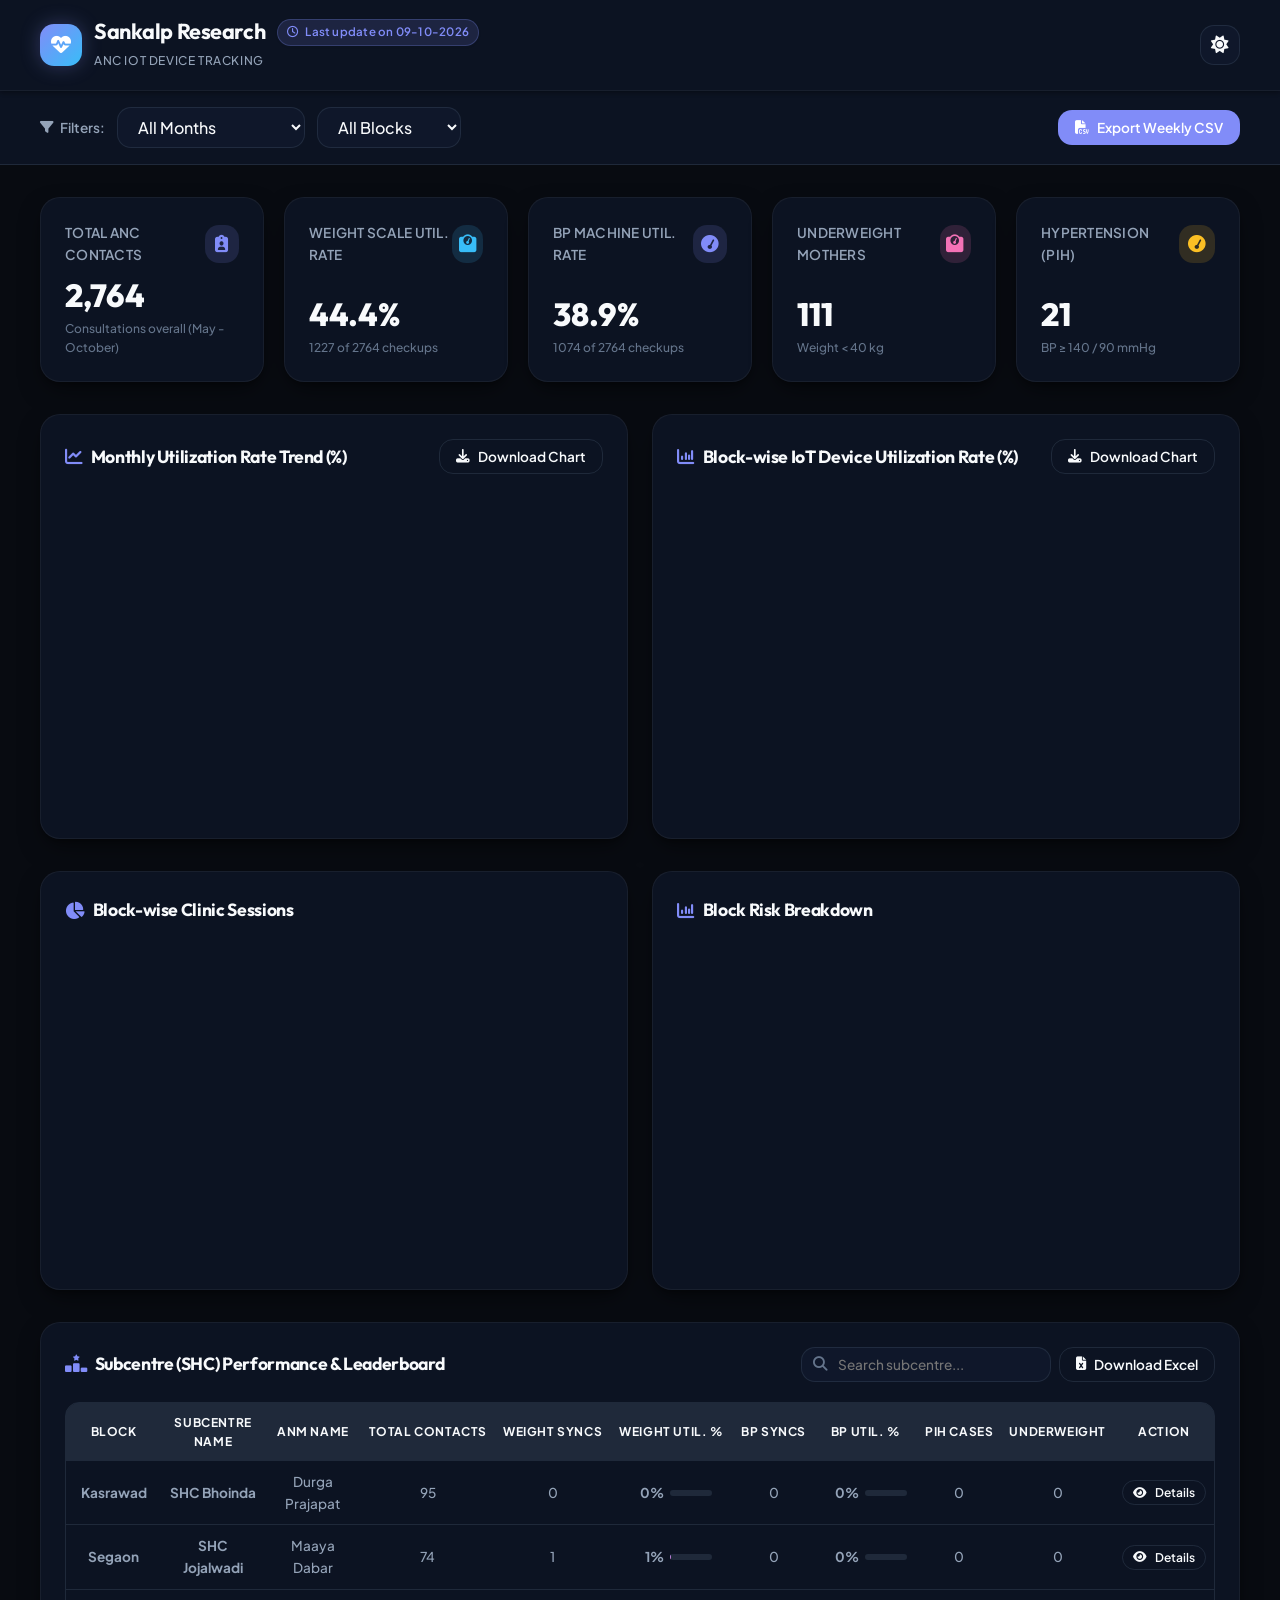
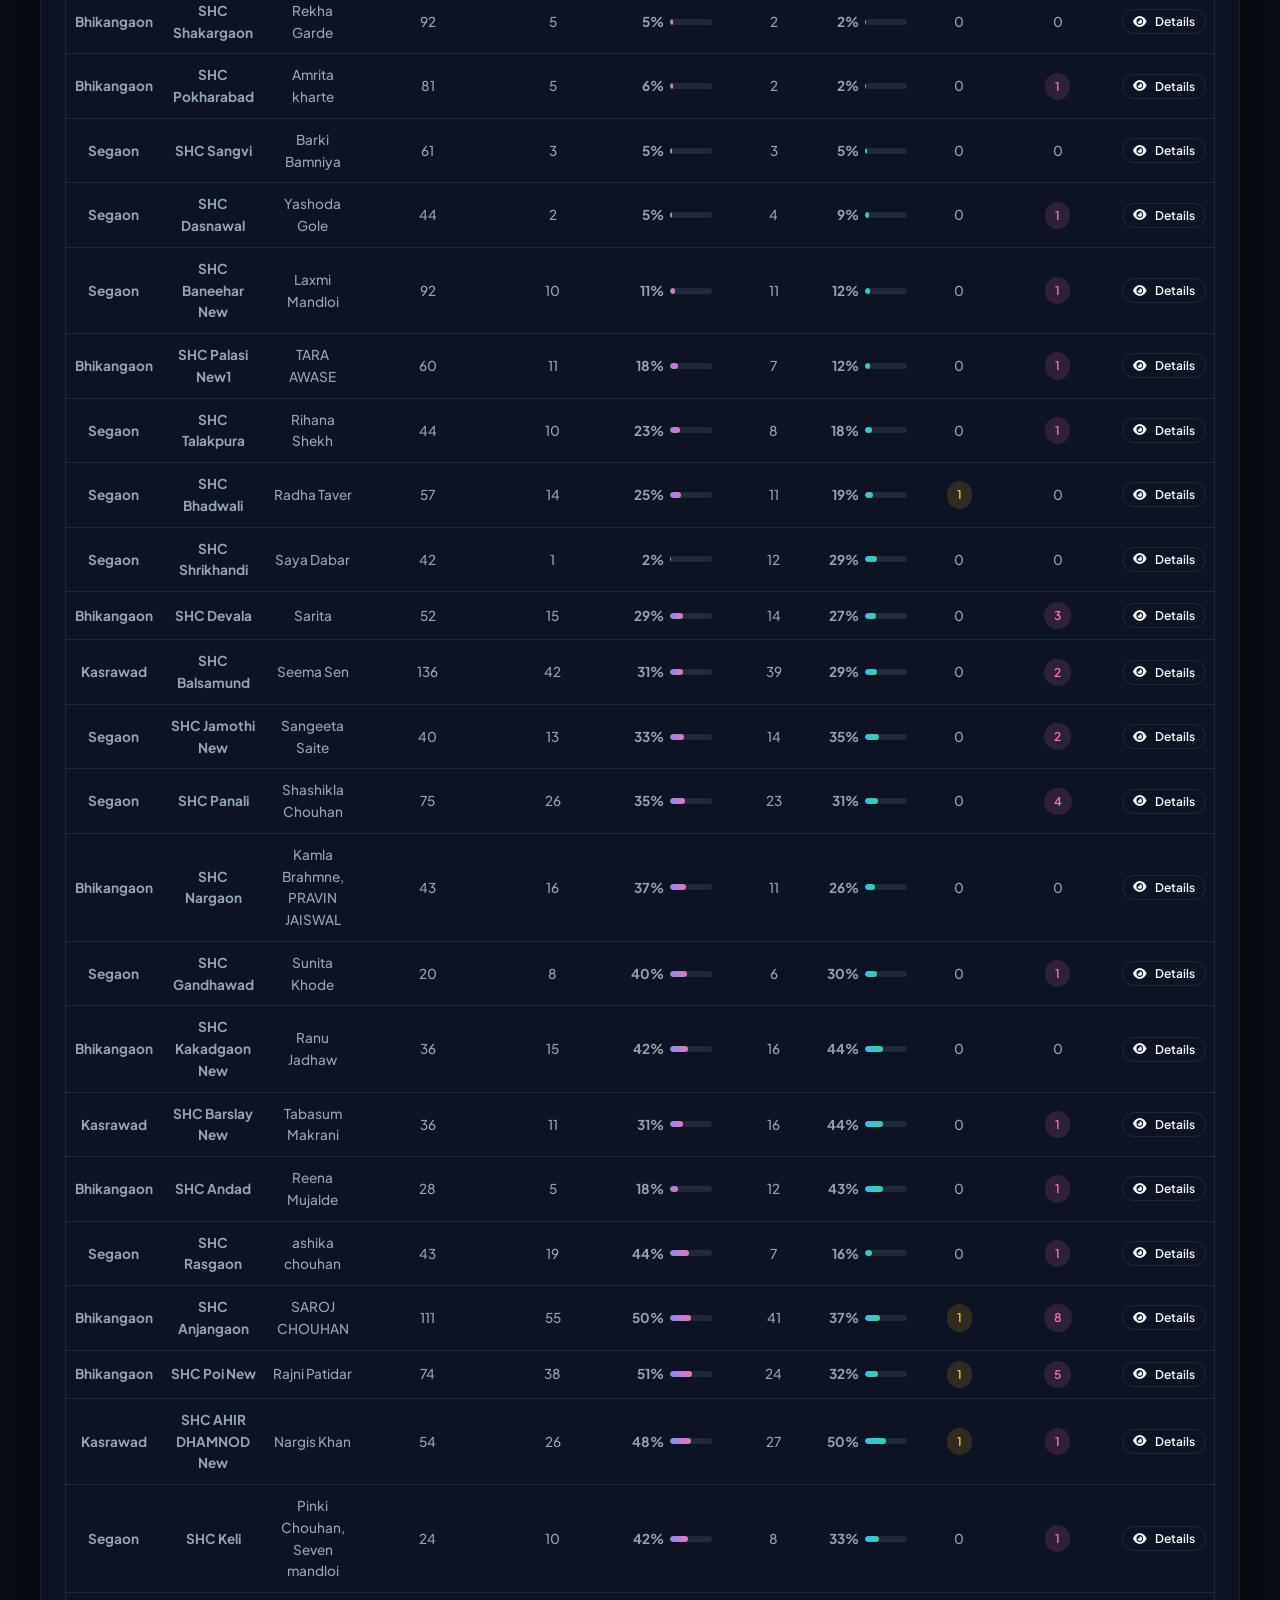
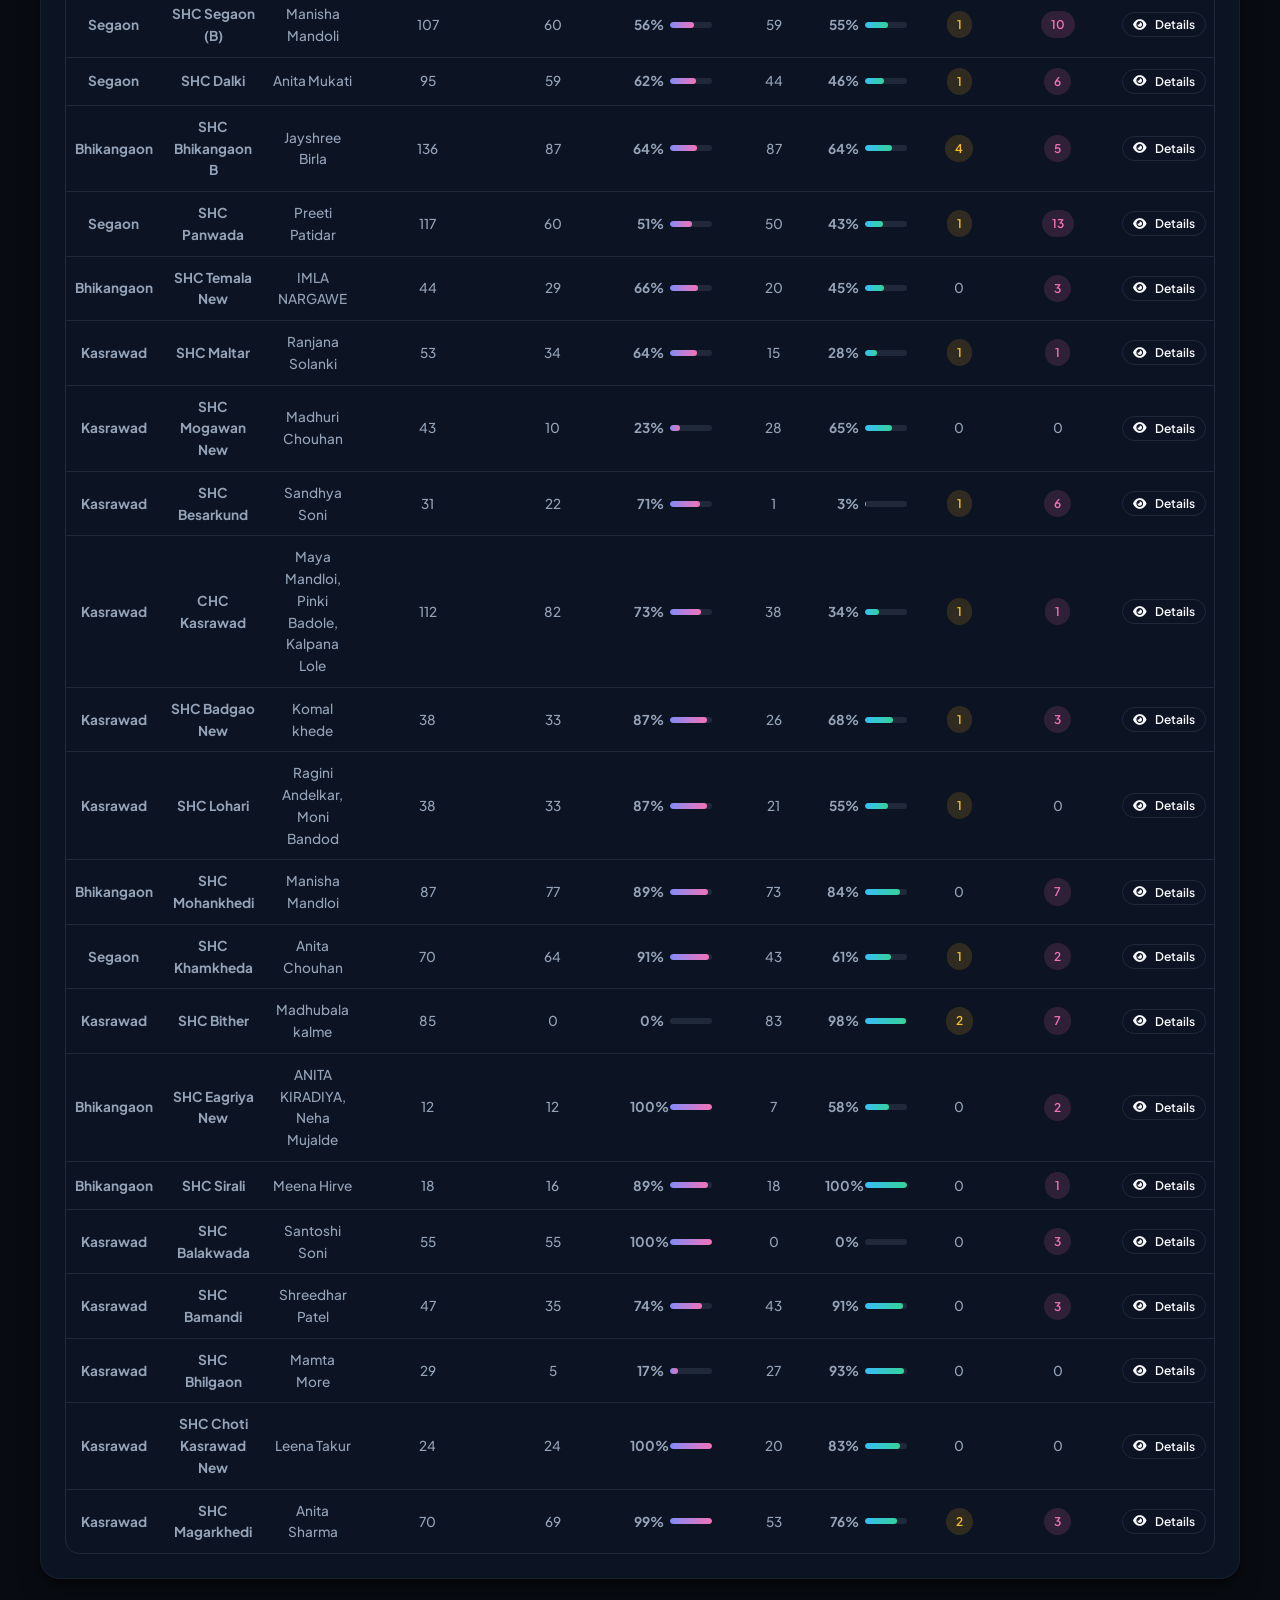
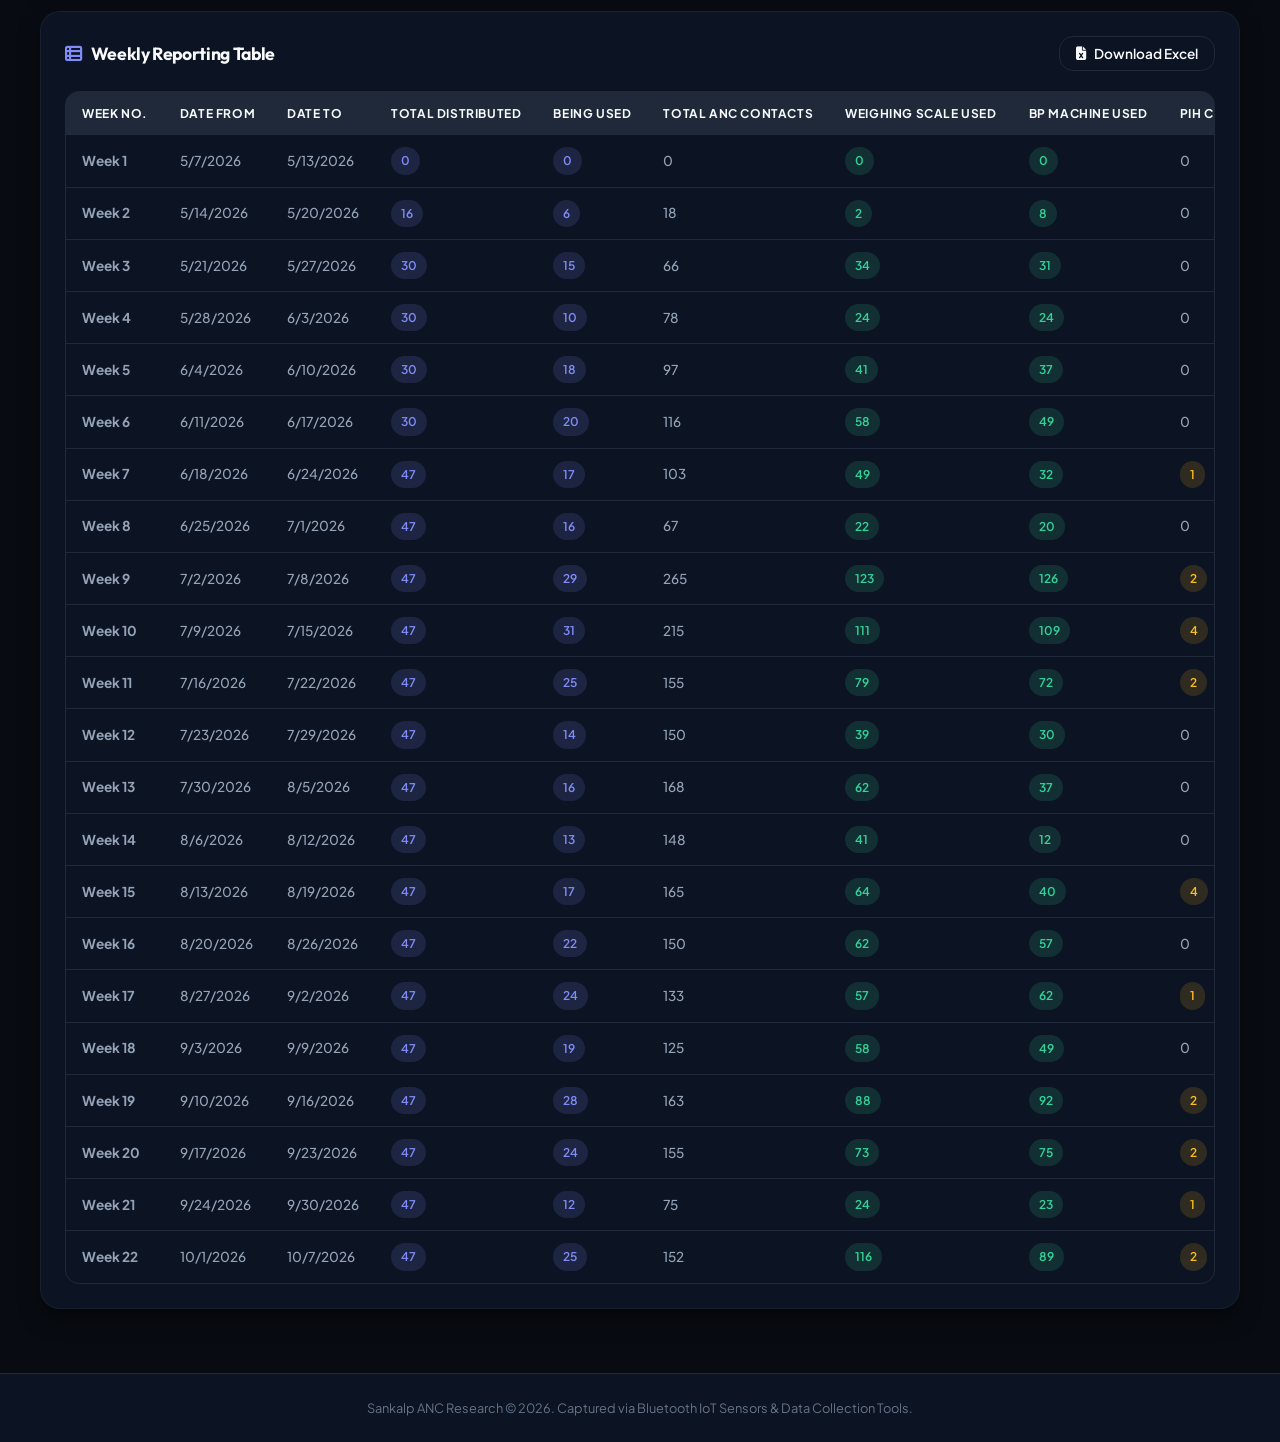
==== Sankalp_Dashboard_Sharable.html @ 77e38275 "Initial commit of IoT Devices project" ====
<!DOCTYPE html>
<html lang="en" data-theme="dark">
<head>
    <meta charset="UTF-8">
    <meta name="viewport" content="width=device-width, initial-scale=1.0">
    <title>Sankalp ANC IoT Research Dashboard</title>
    
    <!-- CSS Dependencies -->
    <style>
/* 
   Sankalp ANC IoT Dashboard - Stylesheet
   Designed with premium aesthetics, supporting dark/light themes,
   glassmorphism, micro-animations, and fully responsive grids.
*/

@import url('https://fonts.googleapis.com/css2?family=Outfit:wght@300;400;500;600;700;800&family=Plus+Jakarta+Sans:wght@300;400;500;600;700;800&display=swap');

/* ==========================================================================
   CSS CUSTOM PROPERTIES (DESIGN SYSTEM TOKENS)
   ========================================================================== */
:root {
    /* Fonts */
    --font-heading: 'Outfit', sans-serif;
    --font-body: 'Plus Jakarta Sans', sans-serif;

    /* Transitions */
    --transition-fast: 0.2s ease;
    --transition-normal: 0.3s cubic-bezier(0.4, 0, 0.2, 1);
    --transition-slow: 0.5s cubic-bezier(0.4, 0, 0.2, 1);

    /* Border Radius */
    --radius-sm: 8px;
    --radius-md: 14px;
    --radius-lg: 20px;
    --radius-xl: 30px;
    --radius-full: 9999px;

    /* Theme - Light (Default) */
    --bg-app: #f4f7fc;
    --bg-surface: rgba(255, 255, 255, 0.8);
    --bg-card: #ffffff;
    --bg-card-hover: #fcfdfe;
    
    --border-color: rgba(226, 232, 240, 0.8);
    --border-glass: rgba(255, 255, 255, 0.6);
    
    --text-primary: #1e293b;
    --text-secondary: #64748b;
    --text-muted: #94a3b8;
    
    --color-primary: #6366f1;
    --color-primary-rgb: 99, 102, 241;
    --color-primary-light: #e0e7ff;
    
    --color-secondary: #0ea5e9;
    --color-secondary-light: #e0f2fe;
    
    --color-success: #10b981;
    --color-success-light: #d1fae5;
    
    --color-warning: #f59e0b;
    --color-warning-light: #fef3c7;
    
    --color-danger: #ef4444;
    --color-danger-light: #fee2e2;

    --color-pink: #ec4899;
    --color-pink-light: #fce7f3;

    /* Shadows */
    --shadow-sm: 0 2px 4px rgba(148, 163, 184, 0.05);
    --shadow-md: 0 10px 20px -5px rgba(148, 163, 184, 0.12), 0 4px 6px -2px rgba(148, 163, 184, 0.04);
    --shadow-lg: 0 20px 25px -5px rgba(148, 163, 184, 0.15), 0 10px 10px -5px rgba(148, 163, 184, 0.04);
    --shadow-glow: 0 0 15px rgba(99, 102, 241, 0.2);

    /* Glass Effect */
    --backdrop-blur: 16px;
}

/* Theme - Dark Mode overrides */
[data-theme="dark"] {
    --bg-app: #080b11;
    --bg-surface: rgba(15, 23, 42, 0.7);
    --bg-card: #0f172a;
    --bg-card-hover: #151f38;
    
    --border-color: rgba(51, 65, 85, 0.5);
    --border-glass: rgba(255, 255, 255, 0.05);
    
    --text-primary: #f8fafc;
    --text-secondary: #94a3b8;
    --text-muted: #64748b;
    
    --color-primary: #818cf8;
    --color-primary-rgb: 129, 140, 248;
    --color-primary-light: rgba(129, 140, 248, 0.15);
    
    --color-secondary: #38bdf8;
    --color-secondary-light: rgba(56, 189, 248, 0.15);
    
    --color-success: #34d399;
    --color-success-light: rgba(52, 211, 153, 0.15);
    
    --color-warning: #fbbf24;
    --color-warning-light: rgba(251, 191, 36, 0.15);
    
    --color-danger: #f87171;
    --color-danger-light: rgba(248, 113, 113, 0.15);

    --color-pink: #f472b6;
    --color-pink-light: rgba(244, 114, 182, 0.15);

    --shadow-sm: 0 2px 4px rgba(0, 0, 0, 0.3);
    --shadow-md: 0 10px 25px -5px rgba(0, 0, 0, 0.5), 0 4px 6px -2px rgba(0, 0, 0, 0.3);
    --shadow-lg: 0 20px 30px -10px rgba(0, 0, 0, 0.7);
    --shadow-glow: 0 0 20px rgba(129, 140, 248, 0.3);
}

/* ==========================================================================
   GLOBAL RESET & STYLES
   ========================================================================== */
* {
    box-sizing: border-box;
    margin: 0;
    padding: 0;
}

body {
    font-family: var(--font-body);
    background-color: var(--bg-app);
    color: var(--text-primary);
    min-height: 100vh;
    overflow-x: hidden;
    line-height: 1.6;
    transition: background-color var(--transition-slow), color var(--transition-normal);
}

a {
    color: var(--color-primary);
    text-decoration: none;
    transition: color var(--transition-fast);
}
a:hover {
    color: var(--color-secondary);
}

h1, h2, h3, h4, h5, h6 {
    font-family: var(--font-heading);
    font-weight: 700;
    letter-spacing: -0.02em;
}

button, input, select {
    font-family: inherit;
    font-size: inherit;
}

/* Custom Scrollbar */
::-webkit-scrollbar {
    width: 8px;
    height: 8px;
}
::-webkit-scrollbar-track {
    background: transparent;
}
::-webkit-scrollbar-thumb {
    background: var(--text-muted);
    border-radius: var(--radius-full);
}
::-webkit-scrollbar-thumb:hover {
    background: var(--text-secondary);
}

/* ==========================================================================
   LAYOUT STRUCTURE
   ========================================================================== */
.app-container {
    display: flex;
    flex-direction: column;
    min-height: 100vh;
}

/* Top Navigation Bar */
.navbar {
    display: flex;
    justify-content: space-between;
    align-items: center;
    padding: 1.2rem 2.5rem;
    background-color: var(--bg-surface);
    backdrop-filter: blur(var(--backdrop-blur));
    -webkit-backdrop-filter: blur(var(--backdrop-blur));
    border-bottom: 1px solid var(--border-glass);
    position: sticky;
    top: 0;
    z-index: 100;
    box-shadow: var(--shadow-sm);
    transition: background-color var(--transition-slow), border-color var(--transition-slow);
}

.brand-section {
    display: flex;
    align-items: center;
    gap: 12px;
}

.brand-logo-container {
    width: 42px;
    height: 42px;
    background: linear-gradient(135deg, var(--color-primary), var(--color-secondary));
    border-radius: var(--radius-md);
    display: flex;
    align-items: center;
    justify-content: center;
    color: #ffffff;
    font-size: 1.25rem;
    font-weight: 800;
    box-shadow: var(--shadow-glow);
}

.brand-title-row {
    display: flex;
    align-items: center;
    gap: 12px;
    flex-wrap: wrap;
}

.brand-info h1 {
    font-size: 1.35rem;
    line-height: 1.2;
    margin: 0;
}

.last-updated-badge {
    display: inline-flex;
    align-items: center;
    gap: 6px;
    background-color: var(--color-primary-light);
    color: var(--color-primary);
    border: 1px solid rgba(var(--color-primary-rgb), 0.25);
    padding: 3px 9px;
    border-radius: var(--radius-full, 9999px);
    font-size: 0.72rem;
    font-weight: 600;
    letter-spacing: 0.02em;
    text-transform: none;
    white-space: nowrap;
    box-shadow: 0 1px 3px rgba(0, 0, 0, 0.05);
}

.last-updated-badge i {
    font-size: 0.75rem;
}

.brand-info > span {
    font-size: 0.75rem;
    color: var(--text-secondary);
    font-weight: 500;
    letter-spacing: 0.05em;
    text-transform: uppercase;
}

.nav-controls {
    display: flex;
    align-items: center;
    gap: 16px;
}

/* Filter Bar Section */
.filter-bar {
    display: flex;
    flex-wrap: wrap;
    justify-content: space-between;
    align-items: center;
    padding: 1rem 2.5rem;
    background-color: var(--bg-surface);
    backdrop-filter: blur(var(--backdrop-blur));
    -webkit-backdrop-filter: blur(var(--backdrop-blur));
    border-bottom: 1px solid var(--border-color);
    gap: 16px;
    transition: background-color var(--transition-slow), border-color var(--transition-slow);
}

.filter-group {
    display: flex;
    align-items: center;
    gap: 12px;
    flex-wrap: wrap;
}

.filter-label {
    font-size: 0.85rem;
    font-weight: 600;
    color: var(--text-secondary);
    display: flex;
    align-items: center;
    gap: 6px;
}

.filter-select {
    padding: 8px 16px;
    border-radius: var(--radius-md);
    border: 1px solid var(--border-color);
    background-color: var(--bg-card);
    color: var(--text-primary);
    cursor: pointer;
    font-weight: 500;
    outline: none;
    transition: border-color var(--transition-fast), background-color var(--transition-fast);
}

.filter-select:hover, .filter-select:focus {
    border-color: var(--color-primary);
}

/* Main Dashboard Area */
.main-content {
    flex: 1;
    padding: 2rem 2.5rem;
    max-width: 1600px;
    margin: 0 auto;
    width: 100%;
}

/* ==========================================================================
   DASHBOARD COMPONENTS
   ========================================================================== */

/* KPI Summary Cards Grid */
.kpi-grid {
    display: grid;
    grid-template-columns: repeat(auto-fit, minmax(220px, 1fr));
    gap: 20px;
    margin-bottom: 2rem;
}

/* Base Card Styles with Glassmorphism */
.glass-card {
    background-color: var(--bg-surface);
    backdrop-filter: blur(var(--backdrop-blur));
    -webkit-backdrop-filter: blur(var(--backdrop-blur));
    border: 1px solid var(--border-glass);
    border-radius: var(--radius-lg);
    padding: 1.5rem;
    box-shadow: var(--shadow-md);
    transition: transform var(--transition-normal), box-shadow var(--transition-normal), background-color var(--transition-slow), border-color var(--transition-slow);
    position: relative;
    overflow: hidden;
}

.glass-card:hover {
    transform: translateY(-4px);
    box-shadow: var(--shadow-lg);
    border-color: rgba(var(--color-primary-rgb), 0.3);
}

/* KPI Card Specifics */
.kpi-card {
    display: flex;
    flex-direction: column;
    justify-content: space-between;
    min-height: 130px;
}

.kpi-header {
    display: flex;
    justify-content: space-between;
    align-items: center;
    margin-bottom: 12px;
}

.kpi-title {
    font-size: 0.85rem;
    color: var(--text-secondary);
    font-weight: 600;
    text-transform: uppercase;
    letter-spacing: 0.02em;
}

.kpi-icon-wrapper {
    width: 38px;
    height: 38px;
    border-radius: var(--radius-md);
    display: flex;
    align-items: center;
    justify-content: center;
    font-size: 1.1rem;
}

/* Color Themes for KPI Cards */
.kpi-primary .kpi-icon-wrapper {
    background-color: var(--color-primary-light);
    color: var(--color-primary);
}
.kpi-secondary .kpi-icon-wrapper {
    background-color: var(--color-secondary-light);
    color: var(--color-secondary);
}
.kpi-danger .kpi-icon-wrapper {
    background-color: var(--color-danger-light);
    color: var(--color-danger);
}
.kpi-warning .kpi-icon-wrapper {
    background-color: var(--color-warning-light);
    color: var(--color-warning);
}
.kpi-pink .kpi-icon-wrapper {
    background-color: var(--color-pink-light);
    color: var(--color-pink);
}

.kpi-value {
    font-size: 2rem;
    font-weight: 800;
    line-height: 1.1;
    font-family: var(--font-heading);
    margin-bottom: 6px;
    color: var(--text-primary);
}

.kpi-subtext {
    font-size: 0.75rem;
    color: var(--text-muted);
    font-weight: 500;
}

/* Visualizations Grid Layout */
.dashboard-row {
    display: grid;
    grid-template-columns: 2fr 1fr;
    gap: 24px;
    margin-bottom: 2rem;
}

.dashboard-row.equal-split {
    grid-template-columns: 1fr 1fr;
}

.dashboard-row.full-width {
    grid-template-columns: 1fr;
}

.card-header-container {
    display: flex;
    justify-content: space-between;
    align-items: center;
    margin-bottom: 1.25rem;
    flex-wrap: wrap;
    gap: 12px;
}

.card-title {
    font-size: 1.1rem;
    font-weight: 700;
    color: var(--text-primary);
    display: flex;
    align-items: center;
    gap: 8px;
}

.card-title i {
    color: var(--color-primary);
}

.chart-container {
    position: relative;
    height: 320px;
    width: 100%;
}

/* ==========================================================================
   TABLES & LISTS
   ========================================================================== */
.table-responsive {
    width: 100%;
    overflow-x: auto;
    border-radius: var(--radius-md);
    border: 1px solid var(--border-color);
}

.dashboard-table {
    width: 100%;
    border-collapse: collapse;
    text-align: left;
    font-size: 0.85rem;
}

.dashboard-table th {
    background-color: var(--border-color);
    color: var(--text-primary);
    font-weight: 700;
    padding: 12px 16px;
    text-transform: uppercase;
    font-size: 0.75rem;
    letter-spacing: 0.05em;
    white-space: nowrap;
}

.dashboard-table td {
    padding: 12px 16px;
    border-bottom: 1px solid var(--border-color);
    color: var(--text-secondary);
    font-weight: 500;
    white-space: nowrap;
    transition: background-color var(--transition-fast);
}

.dashboard-table tbody tr {
    background-color: transparent;
    transition: background-color var(--transition-fast);
}

.dashboard-table tbody tr:hover {
    background-color: var(--border-glass);
}

.dashboard-table tbody tr:last-child td {
    border-bottom: none;
}

/* Center all columns in Subcentre Leaderboard table & fit cleanly on page */
#subcentres-table {
    width: 100%;
    table-layout: auto;
}

#subcentres-table th,
#subcentres-table td {
    text-align: center;
    vertical-align: middle;
    padding: 10px 8px;
    white-space: nowrap;
}

#subcentres-table th:nth-child(1), #subcentres-table td:nth-child(1) { width: 9%; }
#subcentres-table th:nth-child(2), #subcentres-table td:nth-child(2) { width: 14%; white-space: normal; }
#subcentres-table th:nth-child(3), #subcentres-table td:nth-child(3) { width: 13%; white-space: normal; }
#subcentres-table th:nth-child(4), #subcentres-table td:nth-child(4) { width: 8%; }
#subcentres-table th:nth-child(5), #subcentres-table td:nth-child(5) { width: 8%; }
#subcentres-table th:nth-child(6), #subcentres-table td:nth-child(6) { width: 12%; }
#subcentres-table th:nth-child(7), #subcentres-table td:nth-child(7) { width: 8%; }
#subcentres-table th:nth-child(8), #subcentres-table td:nth-child(8) { width: 12%; }
#subcentres-table th:nth-child(9), #subcentres-table td:nth-child(9) { width: 7%; }
#subcentres-table th:nth-child(10), #subcentres-table td:nth-child(10) { width: 8%; }
#subcentres-table th:nth-child(11), #subcentres-table td:nth-child(11) { width: 7%; }

/* Badges for status and levels */
.badge {
    display: inline-flex;
    align-items: center;
    gap: 4px;
    padding: 4px 10px;
    border-radius: var(--radius-full);
    font-size: 0.75rem;
    font-weight: 600;
}

.badge-success {
    background-color: var(--color-success-light);
    color: var(--color-success);
}

.badge-warning {
    background-color: var(--color-warning-light);
    color: var(--color-warning);
}

.badge-danger {
    background-color: var(--color-danger-light);
    color: var(--color-danger);
}

.badge-primary {
    background-color: var(--color-primary-light);
    color: var(--color-primary);
}

.badge-pink {
    background-color: var(--color-pink-light);
    color: var(--color-pink);
}

/* ==========================================================================
   INPUTS, BUTTONS & TOGGLES
   ========================================================================== */
.btn {
    display: inline-flex;
    align-items: center;
    gap: 8px;
    padding: 8px 16px;
    border-radius: var(--radius-md);
    font-weight: 600;
    font-size: 0.85rem;
    cursor: pointer;
    border: 1px solid transparent;
    transition: all var(--transition-fast);
    outline: none;
}

.btn-primary {
    background-color: var(--color-primary);
    color: #ffffff;
}
.btn-primary:hover {
    background-color: #4f46e5;
    box-shadow: 0 0 12px rgba(var(--color-primary-rgb), 0.4);
}

.btn-outline {
    background-color: transparent;
    border-color: var(--border-color);
    color: var(--text-primary);
}
.btn-outline:hover {
    background-color: var(--border-color);
    border-color: var(--text-secondary);
}

.theme-toggle-btn {
    width: 40px;
    height: 40px;
    border-radius: var(--radius-md);
    border: 1px solid var(--border-color);
    background-color: var(--bg-card);
    color: var(--text-primary);
    cursor: pointer;
    display: flex;
    align-items: center;
    justify-content: center;
    font-size: 1.1rem;
    transition: all var(--transition-fast);
}

.theme-toggle-btn:hover {
    border-color: var(--color-primary);
    color: var(--color-primary);
    background-color: var(--border-color);
}

.search-wrapper {
    position: relative;
    width: 250px;
}

.search-input {
    width: 100%;
    padding: 8px 16px 8px 36px;
    border-radius: var(--radius-md);
    border: 1px solid var(--border-color);
    background-color: var(--bg-card);
    color: var(--text-primary);
    font-size: 0.85rem;
    font-weight: 500;
    outline: none;
    transition: border-color var(--transition-fast);
}

.search-input:focus {
    border-color: var(--color-primary);
}

.search-icon {
    position: absolute;
    left: 12px;
    top: 50%;
    transform: translateY(-50%);
    color: var(--text-muted);
    font-size: 0.9rem;
}

/* ==========================================================================
   TABS AND SEGMENTED CONTROLS
   ========================================================================== */
.segmented-control {
    display: flex;
    background-color: var(--border-color);
    padding: 4px;
    border-radius: var(--radius-md);
    gap: 4px;
}

.segment-btn {
    padding: 6px 14px;
    border-radius: var(--radius-sm);
    border: none;
    background: transparent;
    color: var(--text-secondary);
    font-weight: 600;
    font-size: 0.8rem;
    cursor: pointer;
    transition: all var(--transition-fast);
}

.segment-btn.active {
    background-color: var(--bg-card);
    color: var(--text-primary);
    box-shadow: var(--shadow-sm);
}

/* ==========================================================================
   ANIMATIONS & EFFECTS
   ========================================================================== */
@keyframes fadeIn {
    from {
        opacity: 0;
        transform: translateY(10px);
    }
    to {
        opacity: 1;
        transform: translateY(0);
    }
}

.animate-fade-in {
    animation: fadeIn 0.4s cubic-bezier(0.4, 0, 0.2, 1) forwards;
}

/* Custom styles for detail charts & modals */
.modal-overlay {
    position: fixed;
    top: 0;
    left: 0;
    right: 0;
    bottom: 0;
    background-color: rgba(0, 0, 0, 0.6);
    backdrop-filter: blur(8px);
    display: none;
    align-items: center;
    justify-content: center;
    z-index: 1000;
}

.modal-content {
    background-color: var(--bg-card);
    border: 1px solid var(--border-color);
    border-radius: var(--radius-lg);
    max-width: 600px;
    width: 90%;
    max-height: 90vh;
    overflow-y: auto;
    padding: 2rem;
    position: relative;
    box-shadow: var(--shadow-lg);
    animation: fadeIn 0.3s cubic-bezier(0.4, 0, 0.2, 1);
}

.modal-close {
    position: absolute;
    top: 1.5rem;
    right: 1.5rem;
    border: none;
    background: transparent;
    font-size: 1.25rem;
    color: var(--text-secondary);
    cursor: pointer;
    transition: color var(--transition-fast);
}

.modal-close:hover {
    color: var(--color-danger);
}

.grid-2 {
    display: grid;
    grid-template-columns: 1fr 1fr;
    gap: 16px;
    margin-top: 1rem;
}

/* ==========================================================================
   RESPONSIVE DESIGN (MEDIA QUERIES)
   ========================================================================== */
@media (max-width: 1200px) {
    .dashboard-row {
        grid-template-columns: 1fr;
    }
}

@media (max-width: 768px) {
    .navbar {
        padding: 1rem 1.5rem;
        flex-direction: column;
        align-items: flex-start;
        gap: 12px;
    }
    
    .nav-controls {
        width: 100%;
        justify-content: space-between;
    }
    
    .filter-bar {
        padding: 1rem 1.5rem;
        flex-direction: column;
        align-items: flex-start;
    }
    
    .filter-group {
        width: 100%;
    }
    
    .filter-select {
        flex: 1;
    }
    
    .main-content {
        padding: 1.5rem 1rem;
    }
    
    .grid-2 {
        grid-template-columns: 1fr;
    }
    
    .search-wrapper {
        width: 100%;
    }
}

</style>
    
    <!-- Icons (FontAwesome) -->
    <link rel="stylesheet" href="https://cdnjs.cloudflare.com/ajax/libs/font-awesome/6.4.0/css/all.min.css">
</head>
<body>
    <div id="error-overlay" style="display:none; position:fixed; top:0; left:0; width:100%; z-index:9999; background:rgba(255,0,0,0.8); color:white; padding:20px; font-family:monospace; white-space:pre-wrap; max-height:100vh; overflow-y:auto;"></div>
    <script>
    window.onerror = function(msg, url, line, col, error) {
        var overlay = document.getElementById('error-overlay');
        overlay.style.display = 'block';
        overlay.innerHTML += "ERROR: " + msg + "\nURL: " + url + "\nLine: " + line + ":" + col + "\nStack: " + (error && error.stack ? error.stack : '') + "\n\n";
        return false;
    };
    window.addEventListener("unhandledrejection", function(e) {
        var overlay = document.getElementById('error-overlay');
        overlay.style.display = 'block';
        overlay.innerHTML += "UNHANDLED PROMISE REJECTION: " + (e.reason && e.reason.stack ? e.reason.stack : e.reason) + "\n\n";
    });
    const originalConsoleError = console.error;
    console.error = function() {
        originalConsoleError.apply(console, arguments);
        var overlay = document.getElementById('error-overlay');
        overlay.style.display = 'block';
        overlay.innerHTML += "CONSOLE ERROR: " + Array.from(arguments).map(arg => {
            if (arg && arg.stack) return arg.stack;
            if (typeof arg === 'object') return JSON.stringify(arg);
            return String(arg);
        }).join(" ") + "\n\n";
    };
    const originalConsoleWarn = console.warn;
    console.warn = function() {
        originalConsoleWarn.apply(console, arguments);
        var overlay = document.getElementById('error-overlay');
        overlay.style.display = 'block';
        overlay.innerHTML += "CONSOLE WARNING: " + Array.from(arguments).map(arg => {
            if (typeof arg === 'object') return JSON.stringify(arg);
            return String(arg);
        }).join(" ") + "\n\n";
    };
    </script>
    <div class="app-container animate-fade-in">
        
        <!-- Top Navigation -->
        <header class="navbar">
            <div class="brand-section">
                <div class="brand-logo-container">
                    <i class="fa-solid fa-heart-pulse"></i>
                </div>
                <div class="brand-info">
                    <div class="brand-title-row">
                        <h1>Sankalp Research</h1>
                        <span id="last-updated-badge" class="last-updated-badge">
                            <i class="fa-regular fa-clock"></i> Last update on --
                        </span>
                    </div>
                    <span>ANC IoT Device Tracking</span>
                </div>
            </div>
            
            <div class="nav-controls">
                <button id="theme-toggle" class="theme-toggle-btn" title="Toggle Light/Dark Mode">
                    <i class="fa-solid fa-sun" id="theme-icon"></i>
                </button>
            </div>
        </header>

        <!-- Filters Section -->
        <section class="filter-bar">
            <div class="filter-group">
                <span class="filter-label"><i class="fa-solid fa-filter"></i> Filters:</span>
                
                <!-- Month Filter -->
                <select id="month-filter" class="filter-select">
                    <option value="All">All Months</option>
                </select>

                <!-- Block Filter -->
                <select id="block-filter" class="filter-select">
                    <option value="All">All Blocks</option>
                    <option value="Bhikangaon">Bhikangaon</option>
                    <option value="Segaon">Segaon</option>
                    <option value="Kasrawad">Kasrawad</option>
                </select>
            </div>

            <div class="filter-group">
                <!-- CSV Export Trigger -->
                <button id="export-csv-btn" class="btn btn-primary">
                    <i class="fa-solid fa-file-csv"></i> Export Weekly CSV
                </button>
            </div>
        </section>

        <!-- Main Dashboard Area -->
        <main class="main-content">
            
            <!-- KPI Summary Cards Grid -->
            <div class="kpi-grid">
                <!-- Total ANC Contacts -->
                <div class="glass-card kpi-card kpi-primary">
                    <div class="kpi-header">
                        <span class="kpi-title">Total ANC Contacts</span>
                        <div class="kpi-icon-wrapper">
                            <i class="fa-solid fa-clipboard-user"></i>
                        </div>
                    </div>
                    <div>
                        <div class="kpi-value" id="kpi-total-contacts">0</div>
                        <div class="kpi-subtext" id="kpi-total-contacts-sub">Clinic consultations</div>
                    </div>
                </div>

                <!-- Weight Scale Utilization Rate -->
                <div class="glass-card kpi-card kpi-secondary">
                    <div class="kpi-header">
                        <span class="kpi-title">Weight Scale Util. Rate</span>
                        <div class="kpi-icon-wrapper">
                            <i class="fa-solid fa-weight-scale"></i>
                        </div>
                    </div>
                    <div>
                        <div class="kpi-value" id="kpi-weight-rate">0%</div>
                        <div class="kpi-subtext" id="kpi-weight-rate-sub">0 of 0 syncs</div>
                    </div>
                </div>

                <!-- BP Machine Utilization Rate -->
                <div class="glass-card kpi-card kpi-primary">
                    <div class="kpi-header">
                        <span class="kpi-title">BP Machine Util. Rate</span>
                        <div class="kpi-icon-wrapper">
                            <i class="fa-solid fa-gauge-simple-high"></i>
                        </div>
                    </div>
                    <div>
                        <div class="kpi-value" id="kpi-bp-rate">0%</div>
                        <div class="kpi-subtext" id="kpi-bp-rate-sub">0 of 0 syncs</div>
                    </div>
                </div>

                <!-- Underweight Count (<40kg) -->
                <div class="glass-card kpi-card kpi-pink">
                    <div class="kpi-header">
                        <span class="kpi-title">Underweight Mothers</span>
                        <div class="kpi-icon-wrapper">
                            <i class="fa-solid fa-weight-scale"></i>
                        </div>
                    </div>
                    <div>
                        <div class="kpi-value" id="kpi-underweight">0</div>
                        <div class="kpi-subtext">Weight &lt; 40 kg</div>
                    </div>
                </div>

                <!-- Pregnancy Induced Hypertension (PIH) -->
                <div class="glass-card kpi-card kpi-warning">
                    <div class="kpi-header">
                        <span class="kpi-title">Hypertension (PIH)</span>
                        <div class="kpi-icon-wrapper">
                            <i class="fa-solid fa-gauge-simple-high"></i>
                        </div>
                    </div>
                    <div>
                        <div class="kpi-value" id="kpi-pih">0</div>
                        <div class="kpi-subtext">BP &ge; 140 / 90 mmHg</div>
                    </div>
                </div>
            </div>

            <!-- Charts Row 1: Monthly Utilization Rate Trend & Block-wise IoT Utilization Rate -->
            <div class="dashboard-row equal-split">
                <!-- Monthly Utilization Rate Trend -->
                <div class="glass-card">
                    <div class="card-header-container">
                        <h3 class="card-title"><i class="fa-solid fa-chart-line"></i> Monthly Utilization Rate Trend (%)</h3>
                        <button id="download-monthly-trend-btn" class="btn btn-outline btn-sm" title="Download Chart">
                            <i class="fa-solid fa-download"></i> Download Chart
                        </button>
                    </div>
                    <div class="chart-container">
                        <canvas id="monthly-utilization-chart"></canvas>
                    </div>
                </div>

                <!-- Block-wise IoT Utilization Rate -->
                <div class="glass-card">
                    <div class="card-header-container">
                        <h3 class="card-title"><i class="fa-solid fa-chart-column"></i> Block-wise IoT Device Utilization Rate (%)</h3>
                        <button id="download-utilization-chart-btn" class="btn btn-outline btn-sm" title="Download Chart">
                            <i class="fa-solid fa-download"></i> Download Chart
                        </button>
                    </div>
                    <div class="chart-container">
                        <canvas id="block-utilization-chart"></canvas>
                    </div>
                </div>
            </div>

            <!-- Charts Row 2: Block-wise Clinic Sessions & Block Risk Breakdown -->
            <div class="dashboard-row equal-split">
                <!-- Block-wise Clinic Sessions -->
                <div class="glass-card">
                    <div class="card-header-container">
                        <h3 class="card-title"><i class="fa-solid fa-chart-pie"></i> Block-wise Clinic Sessions</h3>
                    </div>
                    <div class="chart-container">
                        <canvas id="block-pie-chart"></canvas>
                    </div>
                </div>

                <!-- Block Risk Breakdown -->
                <div class="glass-card">
                    <div class="card-header-container">
                        <h3 class="card-title"><i class="fa-solid fa-chart-column"></i> Block Risk Breakdown</h3>
                    </div>
                    <div class="chart-container">
                        <canvas id="block-risks-chart"></canvas>
                    </div>
                </div>
            </div>

            <!-- Table Row 1: Subcentre Leaderboard -->
            <div class="dashboard-row full-width">
                <div class="glass-card">
                    <div class="card-header-container">
                        <h3 class="card-title"><i class="fa-solid fa-ranking-star"></i> Subcentre (SHC) Performance & Leaderboard</h3>
                        <div style="display: flex; gap: 8px; align-items: center;">
                            <div class="search-wrapper">
                                <i class="fa-solid fa-magnifying-glass search-icon"></i>
                                <input type="text" id="subcentre-search" class="search-input" placeholder="Search subcentre...">
                            </div>
                            <button id="download-subcentre-btn" class="btn btn-outline">
                                <i class="fa-solid fa-file-excel"></i> Download Excel
                            </button>
                        </div>
                    </div>
                    
                    <div class="table-responsive">
                        <table class="dashboard-table" id="subcentres-table">
                            <thead>
                                <tr>
                                    <th>Block</th>
                                    <th>Subcentre Name</th>
                                    <th>ANM Name</th>
                                    <th>Total Contacts</th>
                                    <th>Weight Syncs</th>
                                    <th>Weight Util. %</th>
                                    <th>BP Syncs</th>
                                    <th>BP Util. %</th>
                                    <th>PIH Cases</th>
                                    <th>Underweight</th>
                                    <th>Action</th>
                                </tr>
                            </thead>
                            <tbody id="subcentres-table-body">
                                <!-- Populated dynamically by JS -->
                            </tbody>
                        </table>
                    </div>
                </div>
            </div>

            <!-- Table Row 2: Weekly Variables Aggregation (CSV format) -->
            <div class="dashboard-row full-width">
                <div class="glass-card">
                    <div class="card-header-container">
                        <h3 class="card-title"><i class="fa-solid fa-table-list"></i> Weekly Reporting Table</h3>
                        <button id="download-weekly-btn" class="btn btn-outline">
                            <i class="fa-solid fa-file-excel"></i> Download Excel
                        </button>
                    </div>
                    
                    <div class="table-responsive">
                        <table class="dashboard-table" id="weekly-reporting-table">
                            <thead>
                                <tr>
                                    <th>Week No.</th>
                                    <th>Date From</th>
                                    <th>Date To</th>
                                    <th>Total Distributed</th>
                                    <th>Being Used</th>
                                    <th>Total ANC Contacts</th>
                                    <th>Weighing Scale Used</th>
                                    <th>BP Machine Used</th>
                                    <th>PIH Cases</th>
                                    <th>Weight &lt; 40 kg</th>
                                </tr>
                            </thead>
                            <tbody id="weekly-table-body">
                                <!-- Populated dynamically by JS -->
                            </tbody>
                        </table>
                    </div>
                </div>
            </div>
            
        </main>
        
        <!-- Footer -->
        <footer style="text-align: center; padding: 1.5rem; color: var(--text-muted); font-size: 0.8rem; border-top: 1px solid var(--border-color); background-color: var(--bg-surface);">
            Sankalp ANC Research &copy; 2026. Captured via Bluetooth IoT Sensors & Data Collection Tools.
        </footer>
    </div>

    <!-- Subcentre Detail Modal -->
    <div class="modal-overlay" id="detail-modal">
        <div class="modal-content">
            <button class="modal-close" id="modal-close-btn"><i class="fa-solid fa-xmark"></i></button>
            <h2 id="modal-title" style="margin-bottom: 0.5rem; font-family: var(--font-heading); font-weight: 700; color: var(--text-primary);">Subcentre Details</h2>
            <div id="modal-subtitle" style="color: var(--text-secondary); font-size: 0.9rem; margin-bottom: 1.5rem; font-weight: 600; text-transform: uppercase;">Block: Segaon</div>
            
            <div class="kpi-grid" style="grid-template-columns: repeat(2, 1fr); margin-bottom: 1.5rem;">
                <div class="glass-card" style="padding: 1rem; text-align: center;">
                    <div style="font-size: 0.75rem; color: var(--text-secondary); text-transform: uppercase; font-weight: 600;">Total Checkups</div>
                    <div class="kpi-value" id="modal-kpi-contacts" style="font-size: 1.5rem; margin-bottom: 0;">0</div>
                </div>
                <div class="glass-card" style="padding: 1rem; text-align: center;">
                    <div style="font-size: 0.75rem; color: var(--text-secondary); text-transform: uppercase; font-weight: 600;">IoT Util. Rate</div>
                    <div class="kpi-value" id="modal-kpi-iot-rate" style="font-size: 1.5rem; margin-bottom: 0; color: var(--color-secondary);">0%</div>
                </div>
            </div>

            <h3 style="margin-bottom: 0.75rem; font-size: 0.95rem; font-weight: 700; text-transform: uppercase; letter-spacing: 0.02em; border-bottom: 1px solid var(--border-color); padding-bottom: 4px;">Risk Occurrences</h3>
            <div style="display: flex; flex-direction: column; gap: 8px; margin-bottom: 1.5rem;">
                <div style="display: flex; justify-content: space-between; font-weight: 600; font-size: 0.85rem;">
                    <span>Pregnancy Induced Hypertension (PIH):</span>
                    <span id="modal-risk-pih" class="badge badge-warning">0 cases</span>
                </div>
                <div style="display: flex; justify-content: space-between; font-weight: 600; font-size: 0.85rem;">
                    <span>Underweight (Weight &lt; 40 kg):</span>
                    <span id="modal-risk-underweight" class="badge badge-pink">0 cases</span>
                </div>
            </div>

            <h3 style="margin-bottom: 0.75rem; font-size: 0.95rem; font-weight: 700; text-transform: uppercase; letter-spacing: 0.02em; border-bottom: 1px solid var(--border-color); padding-bottom: 4px;">Assigned ANMs</h3>
            <div id="modal-anms-list" style="font-size: 0.85rem; font-weight: 600; color: var(--text-secondary);">
                <!-- Populated dynamically -->
            </div>
        </div>
    </div>

    <!-- JS Dependencies -->
    <!-- Load Chart.js locally for offline support -->
    <script>
/*!
 * Chart.js v4.5.1
 * https://www.chartjs.org
 * (c) 2025 Chart.js Contributors
 * Released under the MIT License
 */
!function(t,e){"object"==typeof exports&&"undefined"!=typeof module?module.exports=e():"function"==typeof define&&define.amd?define(e):(t="undefined"!=typeof globalThis?globalThis:t||self).Chart=e()}(this,(function(){"use strict";var t=Object.freeze({__proto__:null,get Colors(){return Jo},get Decimation(){return ta},get Filler(){return ba},get Legend(){return Ma},get SubTitle(){return Pa},get Title(){return ka},get Tooltip(){return Na}});function e(){}const i=(()=>{let t=0;return()=>t++})();function s(t){return null==t}function n(t){if(Array.isArray&&Array.isArray(t))return!0;const e=Object.prototype.toString.call(t);return"[object"===e.slice(0,7)&&"Array]"===e.slice(-6)}function o(t){return null!==t&&"[object Object]"===Object.prototype.toString.call(t)}function a(t){return("number"==typeof t||t instanceof Number)&&isFinite(+t)}function r(t,e){return a(t)?t:e}function l(t,e){return void 0===t?e:t}const h=(t,e)=>"string"==typeof t&&t.endsWith("%")?parseFloat(t)/100:+t/e,c=(t,e)=>"string"==typeof t&&t.endsWith("%")?parseFloat(t)/100*e:+t;function d(t,e,i){if(t&&"function"==typeof t.call)return t.apply(i,e)}function u(t,e,i,s){let a,r,l;if(n(t))if(r=t.length,s)for(a=r-1;a>=0;a--)e.call(i,t[a],a);else for(a=0;a<r;a++)e.call(i,t[a],a);else if(o(t))for(l=Object.keys(t),r=l.length,a=0;a<r;a++)e.call(i,t[l[a]],l[a])}function f(t,e){let i,s,n,o;if(!t||!e||t.length!==e.length)return!1;for(i=0,s=t.length;i<s;++i)if(n=t[i],o=e[i],n.datasetIndex!==o.datasetIndex||n.index!==o.index)return!1;return!0}function g(t){if(n(t))return t.map(g);if(o(t)){const e=Object.create(null),i=Object.keys(t),s=i.length;let n=0;for(;n<s;++n)e[i[n]]=g(t[i[n]]);return e}return t}function p(t){return-1===["__proto__","prototype","constructor"].indexOf(t)}function m(t,e,i,s){if(!p(t))return;const n=e[t],a=i[t];o(n)&&o(a)?x(n,a,s):e[t]=g(a)}function x(t,e,i){const s=n(e)?e:[e],a=s.length;if(!o(t))return t;const r=(i=i||{}).merger||m;let l;for(let e=0;e<a;++e){if(l=s[e],!o(l))continue;const n=Object.keys(l);for(let e=0,s=n.length;e<s;++e)r(n[e],t,l,i)}return t}function b(t,e){return x(t,e,{merger:_})}function _(t,e,i){if(!p(t))return;const s=e[t],n=i[t];o(s)&&o(n)?b(s,n):Object.prototype.hasOwnProperty.call(e,t)||(e[t]=g(n))}const y={"":t=>t,x:t=>t.x,y:t=>t.y};function v(t){const e=t.split("."),i=[];let s="";for(const t of e)s+=t,s.endsWith("\\")?s=s.slice(0,-1)+".":(i.push(s),s="");return i}function M(t,e){const i=y[e]||(y[e]=function(t){const e=v(t);return t=>{for(const i of e){if(""===i)break;t=t&&t[i]}return t}}(e));return i(t)}function w(t){return t.charAt(0).toUpperCase()+t.slice(1)}const k=t=>void 0!==t,S=t=>"function"==typeof t,P=(t,e)=>{if(t.size!==e.size)return!1;for(const i of t)if(!e.has(i))return!1;return!0};function D(t){return"mouseup"===t.type||"click"===t.type||"contextmenu"===t.type}const C=Math.PI,O=2*C,A=O+C,T=Number.POSITIVE_INFINITY,L=C/180,E=C/2,R=C/4,I=2*C/3,z=Math.log10,F=Math.sign;function V(t,e,i){return Math.abs(t-e)<i}function B(t){const e=Math.round(t);t=V(t,e,t/1e3)?e:t;const i=Math.pow(10,Math.floor(z(t))),s=t/i;return(s<=1?1:s<=2?2:s<=5?5:10)*i}function W(t){const e=[],i=Math.sqrt(t);let s;for(s=1;s<i;s++)t%s==0&&(e.push(s),e.push(t/s));return i===(0|i)&&e.push(i),e.sort(((t,e)=>t-e)).pop(),e}function N(t){return!function(t){return"symbol"==typeof t||"object"==typeof t&&null!==t&&!(Symbol.toPrimitive in t||"toString"in t||"valueOf"in t)}(t)&&!isNaN(parseFloat(t))&&isFinite(t)}function H(t,e){const i=Math.round(t);return i-e<=t&&i+e>=t}function j(t,e,i){let s,n,o;for(s=0,n=t.length;s<n;s++)o=t[s][i],isNaN(o)||(e.min=Math.min(e.min,o),e.max=Math.max(e.max,o))}function $(t){return t*(C/180)}function Y(t){return t*(180/C)}function U(t){if(!a(t))return;let e=1,i=0;for(;Math.round(t*e)/e!==t;)e*=10,i++;return i}function X(t,e){const i=e.x-t.x,s=e.y-t.y,n=Math.sqrt(i*i+s*s);let o=Math.atan2(s,i);return o<-.5*C&&(o+=O),{angle:o,distance:n}}function q(t,e){return Math.sqrt(Math.pow(e.x-t.x,2)+Math.pow(e.y-t.y,2))}function K(t,e){return(t-e+A)%O-C}function G(t){return(t%O+O)%O}function J(t,e,i,s){const n=G(t),o=G(e),a=G(i),r=G(o-n),l=G(a-n),h=G(n-o),c=G(n-a);return n===o||n===a||s&&o===a||r>l&&h<c}function Z(t,e,i){return Math.max(e,Math.min(i,t))}function Q(t){return Z(t,-32768,32767)}function tt(t,e,i,s=1e-6){return t>=Math.min(e,i)-s&&t<=Math.max(e,i)+s}function et(t,e,i){i=i||(i=>t[i]<e);let s,n=t.length-1,o=0;for(;n-o>1;)s=o+n>>1,i(s)?o=s:n=s;return{lo:o,hi:n}}const it=(t,e,i,s)=>et(t,i,s?s=>{const n=t[s][e];return n<i||n===i&&t[s+1][e]===i}:s=>t[s][e]<i),st=(t,e,i)=>et(t,i,(s=>t[s][e]>=i));function nt(t,e,i){let s=0,n=t.length;for(;s<n&&t[s]<e;)s++;for(;n>s&&t[n-1]>i;)n--;return s>0||n<t.length?t.slice(s,n):t}const ot=["push","pop","shift","splice","unshift"];function at(t,e){t._chartjs?t._chartjs.listeners.push(e):(Object.defineProperty(t,"_chartjs",{configurable:!0,enumerable:!1,value:{listeners:[e]}}),ot.forEach((e=>{const i="_onData"+w(e),s=t[e];Object.defineProperty(t,e,{configurable:!0,enumerable:!1,value(...e){const n=s.apply(this,e);return t._chartjs.listeners.forEach((t=>{"function"==typeof t[i]&&t[i](...e)})),n}})})))}function rt(t,e){const i=t._chartjs;if(!i)return;const s=i.listeners,n=s.indexOf(e);-1!==n&&s.splice(n,1),s.length>0||(ot.forEach((e=>{delete t[e]})),delete t._chartjs)}function lt(t){const e=new Set(t);return e.size===t.length?t:Array.from(e)}const ht="undefined"==typeof window?function(t){return t()}:window.requestAnimationFrame;function ct(t,e){let i=[],s=!1;return function(...n){i=n,s||(s=!0,ht.call(window,(()=>{s=!1,t.apply(e,i)})))}}function dt(t,e){let i;return function(...s){return e?(clearTimeout(i),i=setTimeout(t,e,s)):t.apply(this,s),e}}const ut=t=>"start"===t?"left":"end"===t?"right":"center",ft=(t,e,i)=>"start"===t?e:"end"===t?i:(e+i)/2,gt=(t,e,i,s)=>t===(s?"left":"right")?i:"center"===t?(e+i)/2:e;function pt(t,e,i){const n=e.length;let o=0,a=n;if(t._sorted){const{iScale:r,vScale:l,_parsed:h}=t,c=t.dataset&&t.dataset.options?t.dataset.options.spanGaps:null,d=r.axis,{min:u,max:f,minDefined:g,maxDefined:p}=r.getUserBounds();if(g){if(o=Math.min(it(h,d,u).lo,i?n:it(e,d,r.getPixelForValue(u)).lo),c){const t=h.slice(0,o+1).reverse().findIndex((t=>!s(t[l.axis])));o-=Math.max(0,t)}o=Z(o,0,n-1)}if(p){let t=Math.max(it(h,r.axis,f,!0).hi+1,i?0:it(e,d,r.getPixelForValue(f),!0).hi+1);if(c){const e=h.slice(t-1).findIndex((t=>!s(t[l.axis])));t+=Math.max(0,e)}a=Z(t,o,n)-o}else a=n-o}return{start:o,count:a}}function mt(t){const{xScale:e,yScale:i,_scaleRanges:s}=t,n={xmin:e.min,xmax:e.max,ymin:i.min,ymax:i.max};if(!s)return t._scaleRanges=n,!0;const o=s.xmin!==e.min||s.xmax!==e.max||s.ymin!==i.min||s.ymax!==i.max;return Object.assign(s,n),o}class xt{constructor(){this._request=null,this._charts=new Map,this._running=!1,this._lastDate=void 0}_notify(t,e,i,s){const n=e.listeners[s],o=e.duration;n.forEach((s=>s({chart:t,initial:e.initial,numSteps:o,currentStep:Math.min(i-e.start,o)})))}_refresh(){this._request||(this._running=!0,this._request=ht.call(window,(()=>{this._update(),this._request=null,this._running&&this._refresh()})))}_update(t=Date.now()){let e=0;this._charts.forEach(((i,s)=>{if(!i.running||!i.items.length)return;const n=i.items;let o,a=n.length-1,r=!1;for(;a>=0;--a)o=n[a],o._active?(o._total>i.duration&&(i.duration=o._total),o.tick(t),r=!0):(n[a]=n[n.length-1],n.pop());r&&(s.draw(),this._notify(s,i,t,"progress")),n.length||(i.running=!1,this._notify(s,i,t,"complete"),i.initial=!1),e+=n.length})),this._lastDate=t,0===e&&(this._running=!1)}_getAnims(t){const e=this._charts;let i=e.get(t);return i||(i={running:!1,initial:!0,items:[],listeners:{complete:[],progress:[]}},e.set(t,i)),i}listen(t,e,i){this._getAnims(t).listeners[e].push(i)}add(t,e){e&&e.length&&this._getAnims(t).items.push(...e)}has(t){return this._getAnims(t).items.length>0}start(t){const e=this._charts.get(t);e&&(e.running=!0,e.start=Date.now(),e.duration=e.items.reduce(((t,e)=>Math.max(t,e._duration)),0),this._refresh())}running(t){if(!this._running)return!1;const e=this._charts.get(t);return!!(e&&e.running&&e.items.length)}stop(t){const e=this._charts.get(t);if(!e||!e.items.length)return;const i=e.items;let s=i.length-1;for(;s>=0;--s)i[s].cancel();e.items=[],this._notify(t,e,Date.now(),"complete")}remove(t){return this._charts.delete(t)}}var bt=new xt;
/*!
 * @kurkle/color v0.3.2
 * https://github.com/kurkle/color#readme
 * (c) 2023 Jukka Kurkela
 * Released under the MIT License
 */function _t(t){return t+.5|0}const yt=(t,e,i)=>Math.max(Math.min(t,i),e);function vt(t){return yt(_t(2.55*t),0,255)}function Mt(t){return yt(_t(255*t),0,255)}function wt(t){return yt(_t(t/2.55)/100,0,1)}function kt(t){return yt(_t(100*t),0,100)}const St={0:0,1:1,2:2,3:3,4:4,5:5,6:6,7:7,8:8,9:9,A:10,B:11,C:12,D:13,E:14,F:15,a:10,b:11,c:12,d:13,e:14,f:15},Pt=[..."0123456789ABCDEF"],Dt=t=>Pt[15&t],Ct=t=>Pt[(240&t)>>4]+Pt[15&t],Ot=t=>(240&t)>>4==(15&t);function At(t){var e=(t=>Ot(t.r)&&Ot(t.g)&&Ot(t.b)&&Ot(t.a))(t)?Dt:Ct;return t?"#"+e(t.r)+e(t.g)+e(t.b)+((t,e)=>t<255?e(t):"")(t.a,e):void 0}const Tt=/^(hsla?|hwb|hsv)\(\s*([-+.e\d]+)(?:deg)?[\s,]+([-+.e\d]+)%[\s,]+([-+.e\d]+)%(?:[\s,]+([-+.e\d]+)(%)?)?\s*\)$/;function Lt(t,e,i){const s=e*Math.min(i,1-i),n=(e,n=(e+t/30)%12)=>i-s*Math.max(Math.min(n-3,9-n,1),-1);return[n(0),n(8),n(4)]}function Et(t,e,i){const s=(s,n=(s+t/60)%6)=>i-i*e*Math.max(Math.min(n,4-n,1),0);return[s(5),s(3),s(1)]}function Rt(t,e,i){const s=Lt(t,1,.5);let n;for(e+i>1&&(n=1/(e+i),e*=n,i*=n),n=0;n<3;n++)s[n]*=1-e-i,s[n]+=e;return s}function It(t){const e=t.r/255,i=t.g/255,s=t.b/255,n=Math.max(e,i,s),o=Math.min(e,i,s),a=(n+o)/2;let r,l,h;return n!==o&&(h=n-o,l=a>.5?h/(2-n-o):h/(n+o),r=function(t,e,i,s,n){return t===n?(e-i)/s+(e<i?6:0):e===n?(i-t)/s+2:(t-e)/s+4}(e,i,s,h,n),r=60*r+.5),[0|r,l||0,a]}function zt(t,e,i,s){return(Array.isArray(e)?t(e[0],e[1],e[2]):t(e,i,s)).map(Mt)}function Ft(t,e,i){return zt(Lt,t,e,i)}function Vt(t){return(t%360+360)%360}function Bt(t){const e=Tt.exec(t);let i,s=255;if(!e)return;e[5]!==i&&(s=e[6]?vt(+e[5]):Mt(+e[5]));const n=Vt(+e[2]),o=+e[3]/100,a=+e[4]/100;return i="hwb"===e[1]?function(t,e,i){return zt(Rt,t,e,i)}(n,o,a):"hsv"===e[1]?function(t,e,i){return zt(Et,t,e,i)}(n,o,a):Ft(n,o,a),{r:i[0],g:i[1],b:i[2],a:s}}const Wt={x:"dark",Z:"light",Y:"re",X:"blu",W:"gr",V:"medium",U:"slate",A:"ee",T:"ol",S:"or",B:"ra",C:"lateg",D:"ights",R:"in",Q:"turquois",E:"hi",P:"ro",O:"al",N:"le",M:"de",L:"yello",F:"en",K:"ch",G:"arks",H:"ea",I:"ightg",J:"wh"},Nt={OiceXe:"f0f8ff",antiquewEte:"faebd7",aqua:"ffff",aquamarRe:"7fffd4",azuY:"f0ffff",beige:"f5f5dc",bisque:"ffe4c4",black:"0",blanKedOmond:"ffebcd",Xe:"ff",XeviTet:"8a2be2",bPwn:"a52a2a",burlywood:"deb887",caMtXe:"5f9ea0",KartYuse:"7fff00",KocTate:"d2691e",cSO:"ff7f50",cSnflowerXe:"6495ed",cSnsilk:"fff8dc",crimson:"dc143c",cyan:"ffff",xXe:"8b",xcyan:"8b8b",xgTMnPd:"b8860b",xWay:"a9a9a9",xgYF:"6400",xgYy:"a9a9a9",xkhaki:"bdb76b",xmagFta:"8b008b",xTivegYF:"556b2f",xSange:"ff8c00",xScEd:"9932cc",xYd:"8b0000",xsOmon:"e9967a",xsHgYF:"8fbc8f",xUXe:"483d8b",xUWay:"2f4f4f",xUgYy:"2f4f4f",xQe:"ced1",xviTet:"9400d3",dAppRk:"ff1493",dApskyXe:"bfff",dimWay:"696969",dimgYy:"696969",dodgerXe:"1e90ff",fiYbrick:"b22222",flSOwEte:"fffaf0",foYstWAn:"228b22",fuKsia:"ff00ff",gaRsbSo:"dcdcdc",ghostwEte:"f8f8ff",gTd:"ffd700",gTMnPd:"daa520",Way:"808080",gYF:"8000",gYFLw:"adff2f",gYy:"808080",honeyMw:"f0fff0",hotpRk:"ff69b4",RdianYd:"cd5c5c",Rdigo:"4b0082",ivSy:"fffff0",khaki:"f0e68c",lavFMr:"e6e6fa",lavFMrXsh:"fff0f5",lawngYF:"7cfc00",NmoncEffon:"fffacd",ZXe:"add8e6",ZcSO:"f08080",Zcyan:"e0ffff",ZgTMnPdLw:"fafad2",ZWay:"d3d3d3",ZgYF:"90ee90",ZgYy:"d3d3d3",ZpRk:"ffb6c1",ZsOmon:"ffa07a",ZsHgYF:"20b2aa",ZskyXe:"87cefa",ZUWay:"778899",ZUgYy:"778899",ZstAlXe:"b0c4de",ZLw:"ffffe0",lime:"ff00",limegYF:"32cd32",lRF:"faf0e6",magFta:"ff00ff",maPon:"800000",VaquamarRe:"66cdaa",VXe:"cd",VScEd:"ba55d3",VpurpN:"9370db",VsHgYF:"3cb371",VUXe:"7b68ee",VsprRggYF:"fa9a",VQe:"48d1cc",VviTetYd:"c71585",midnightXe:"191970",mRtcYam:"f5fffa",mistyPse:"ffe4e1",moccasR:"ffe4b5",navajowEte:"ffdead",navy:"80",Tdlace:"fdf5e6",Tive:"808000",TivedBb:"6b8e23",Sange:"ffa500",SangeYd:"ff4500",ScEd:"da70d6",pOegTMnPd:"eee8aa",pOegYF:"98fb98",pOeQe:"afeeee",pOeviTetYd:"db7093",papayawEp:"ffefd5",pHKpuff:"ffdab9",peru:"cd853f",pRk:"ffc0cb",plum:"dda0dd",powMrXe:"b0e0e6",purpN:"800080",YbeccapurpN:"663399",Yd:"ff0000",Psybrown:"bc8f8f",PyOXe:"4169e1",saddNbPwn:"8b4513",sOmon:"fa8072",sandybPwn:"f4a460",sHgYF:"2e8b57",sHshell:"fff5ee",siFna:"a0522d",silver:"c0c0c0",skyXe:"87ceeb",UXe:"6a5acd",UWay:"708090",UgYy:"708090",snow:"fffafa",sprRggYF:"ff7f",stAlXe:"4682b4",tan:"d2b48c",teO:"8080",tEstN:"d8bfd8",tomato:"ff6347",Qe:"40e0d0",viTet:"ee82ee",JHt:"f5deb3",wEte:"ffffff",wEtesmoke:"f5f5f5",Lw:"ffff00",LwgYF:"9acd32"};let Ht;function jt(t){Ht||(Ht=function(){const t={},e=Object.keys(Nt),i=Object.keys(Wt);let s,n,o,a,r;for(s=0;s<e.length;s++){for(a=r=e[s],n=0;n<i.length;n++)o=i[n],r=r.replace(o,Wt[o]);o=parseInt(Nt[a],16),t[r]=[o>>16&255,o>>8&255,255&o]}return t}(),Ht.transparent=[0,0,0,0]);const e=Ht[t.toLowerCase()];return e&&{r:e[0],g:e[1],b:e[2],a:4===e.length?e[3]:255}}const $t=/^rgba?\(\s*([-+.\d]+)(%)?[\s,]+([-+.e\d]+)(%)?[\s,]+([-+.e\d]+)(%)?(?:[\s,/]+([-+.e\d]+)(%)?)?\s*\)$/;const Yt=t=>t<=.0031308?12.92*t:1.055*Math.pow(t,1/2.4)-.055,Ut=t=>t<=.04045?t/12.92:Math.pow((t+.055)/1.055,2.4);function Xt(t,e,i){if(t){let s=It(t);s[e]=Math.max(0,Math.min(s[e]+s[e]*i,0===e?360:1)),s=Ft(s),t.r=s[0],t.g=s[1],t.b=s[2]}}function qt(t,e){return t?Object.assign(e||{},t):t}function Kt(t){var e={r:0,g:0,b:0,a:255};return Array.isArray(t)?t.length>=3&&(e={r:t[0],g:t[1],b:t[2],a:255},t.length>3&&(e.a=Mt(t[3]))):(e=qt(t,{r:0,g:0,b:0,a:1})).a=Mt(e.a),e}function Gt(t){return"r"===t.charAt(0)?function(t){const e=$t.exec(t);let i,s,n,o=255;if(e){if(e[7]!==i){const t=+e[7];o=e[8]?vt(t):yt(255*t,0,255)}return i=+e[1],s=+e[3],n=+e[5],i=255&(e[2]?vt(i):yt(i,0,255)),s=255&(e[4]?vt(s):yt(s,0,255)),n=255&(e[6]?vt(n):yt(n,0,255)),{r:i,g:s,b:n,a:o}}}(t):Bt(t)}class Jt{constructor(t){if(t instanceof Jt)return t;const e=typeof t;let i;var s,n,o;"object"===e?i=Kt(t):"string"===e&&(o=(s=t).length,"#"===s[0]&&(4===o||5===o?n={r:255&17*St[s[1]],g:255&17*St[s[2]],b:255&17*St[s[3]],a:5===o?17*St[s[4]]:255}:7!==o&&9!==o||(n={r:St[s[1]]<<4|St[s[2]],g:St[s[3]]<<4|St[s[4]],b:St[s[5]]<<4|St[s[6]],a:9===o?St[s[7]]<<4|St[s[8]]:255})),i=n||jt(t)||Gt(t)),this._rgb=i,this._valid=!!i}get valid(){return this._valid}get rgb(){var t=qt(this._rgb);return t&&(t.a=wt(t.a)),t}set rgb(t){this._rgb=Kt(t)}rgbString(){return this._valid?(t=this._rgb)&&(t.a<255?`rgba(${t.r}, ${t.g}, ${t.b}, ${wt(t.a)})`:`rgb(${t.r}, ${t.g}, ${t.b})`):void 0;var t}hexString(){return this._valid?At(this._rgb):void 0}hslString(){return this._valid?function(t){if(!t)return;const e=It(t),i=e[0],s=kt(e[1]),n=kt(e[2]);return t.a<255?`hsla(${i}, ${s}%, ${n}%, ${wt(t.a)})`:`hsl(${i}, ${s}%, ${n}%)`}(this._rgb):void 0}mix(t,e){if(t){const i=this.rgb,s=t.rgb;let n;const o=e===n?.5:e,a=2*o-1,r=i.a-s.a,l=((a*r==-1?a:(a+r)/(1+a*r))+1)/2;n=1-l,i.r=255&l*i.r+n*s.r+.5,i.g=255&l*i.g+n*s.g+.5,i.b=255&l*i.b+n*s.b+.5,i.a=o*i.a+(1-o)*s.a,this.rgb=i}return this}interpolate(t,e){return t&&(this._rgb=function(t,e,i){const s=Ut(wt(t.r)),n=Ut(wt(t.g)),o=Ut(wt(t.b));return{r:Mt(Yt(s+i*(Ut(wt(e.r))-s))),g:Mt(Yt(n+i*(Ut(wt(e.g))-n))),b:Mt(Yt(o+i*(Ut(wt(e.b))-o))),a:t.a+i*(e.a-t.a)}}(this._rgb,t._rgb,e)),this}clone(){return new Jt(this.rgb)}alpha(t){return this._rgb.a=Mt(t),this}clearer(t){return this._rgb.a*=1-t,this}greyscale(){const t=this._rgb,e=_t(.3*t.r+.59*t.g+.11*t.b);return t.r=t.g=t.b=e,this}opaquer(t){return this._rgb.a*=1+t,this}negate(){const t=this._rgb;return t.r=255-t.r,t.g=255-t.g,t.b=255-t.b,this}lighten(t){return Xt(this._rgb,2,t),this}darken(t){return Xt(this._rgb,2,-t),this}saturate(t){return Xt(this._rgb,1,t),this}desaturate(t){return Xt(this._rgb,1,-t),this}rotate(t){return function(t,e){var i=It(t);i[0]=Vt(i[0]+e),i=Ft(i),t.r=i[0],t.g=i[1],t.b=i[2]}(this._rgb,t),this}}function Zt(t){if(t&&"object"==typeof t){const e=t.toString();return"[object CanvasPattern]"===e||"[object CanvasGradient]"===e}return!1}function Qt(t){return Zt(t)?t:new Jt(t)}function te(t){return Zt(t)?t:new Jt(t).saturate(.5).darken(.1).hexString()}const ee=["x","y","borderWidth","radius","tension"],ie=["color","borderColor","backgroundColor"];const se=new Map;function ne(t,e,i){return function(t,e){e=e||{};const i=t+JSON.stringify(e);let s=se.get(i);return s||(s=new Intl.NumberFormat(t,e),se.set(i,s)),s}(e,i).format(t)}const oe={values:t=>n(t)?t:""+t,numeric(t,e,i){if(0===t)return"0";const s=this.chart.options.locale;let n,o=t;if(i.length>1){const e=Math.max(Math.abs(i[0].value),Math.abs(i[i.length-1].value));(e<1e-4||e>1e15)&&(n="scientific"),o=function(t,e){let i=e.length>3?e[2].value-e[1].value:e[1].value-e[0].value;Math.abs(i)>=1&&t!==Math.floor(t)&&(i=t-Math.floor(t));return i}(t,i)}const a=z(Math.abs(o)),r=isNaN(a)?1:Math.max(Math.min(-1*Math.floor(a),20),0),l={notation:n,minimumFractionDigits:r,maximumFractionDigits:r};return Object.assign(l,this.options.ticks.format),ne(t,s,l)},logarithmic(t,e,i){if(0===t)return"0";const s=i[e].significand||t/Math.pow(10,Math.floor(z(t)));return[1,2,3,5,10,15].includes(s)||e>.8*i.length?oe.numeric.call(this,t,e,i):""}};var ae={formatters:oe};const re=Object.create(null),le=Object.create(null);function he(t,e){if(!e)return t;const i=e.split(".");for(let e=0,s=i.length;e<s;++e){const s=i[e];t=t[s]||(t[s]=Object.create(null))}return t}function ce(t,e,i){return"string"==typeof e?x(he(t,e),i):x(he(t,""),e)}class de{constructor(t,e){this.animation=void 0,this.backgroundColor="rgba(0,0,0,0.1)",this.borderColor="rgba(0,0,0,0.1)",this.color="#666",this.datasets={},this.devicePixelRatio=t=>t.chart.platform.getDevicePixelRatio(),this.elements={},this.events=["mousemove","mouseout","click","touchstart","touchmove"],this.font={family:"'Helvetica Neue', 'Helvetica', 'Arial', sans-serif",size:12,style:"normal",lineHeight:1.2,weight:null},this.hover={},this.hoverBackgroundColor=(t,e)=>te(e.backgroundColor),this.hoverBorderColor=(t,e)=>te(e.borderColor),this.hoverColor=(t,e)=>te(e.color),this.indexAxis="x",this.interaction={mode:"nearest",intersect:!0,includeInvisible:!1},this.maintainAspectRatio=!0,this.onHover=null,this.onClick=null,this.parsing=!0,this.plugins={},this.responsive=!0,this.scale=void 0,this.scales={},this.showLine=!0,this.drawActiveElementsOnTop=!0,this.describe(t),this.apply(e)}set(t,e){return ce(this,t,e)}get(t){return he(this,t)}describe(t,e){return ce(le,t,e)}override(t,e){return ce(re,t,e)}route(t,e,i,s){const n=he(this,t),a=he(this,i),r="_"+e;Object.defineProperties(n,{[r]:{value:n[e],writable:!0},[e]:{enumerable:!0,get(){const t=this[r],e=a[s];return o(t)?Object.assign({},e,t):l(t,e)},set(t){this[r]=t}}})}apply(t){t.forEach((t=>t(this)))}}var ue=new de({_scriptable:t=>!t.startsWith("on"),_indexable:t=>"events"!==t,hover:{_fallback:"interaction"},interaction:{_scriptable:!1,_indexable:!1}},[function(t){t.set("animation",{delay:void 0,duration:1e3,easing:"easeOutQuart",fn:void 0,from:void 0,loop:void 0,to:void 0,type:void 0}),t.describe("animation",{_fallback:!1,_indexable:!1,_scriptable:t=>"onProgress"!==t&&"onComplete"!==t&&"fn"!==t}),t.set("animations",{colors:{type:"color",properties:ie},numbers:{type:"number",properties:ee}}),t.describe("animations",{_fallback:"animation"}),t.set("transitions",{active:{animation:{duration:400}},resize:{animation:{duration:0}},show:{animations:{colors:{from:"transparent"},visible:{type:"boolean",duration:0}}},hide:{animations:{colors:{to:"transparent"},visible:{type:"boolean",easing:"linear",fn:t=>0|t}}}})},function(t){t.set("layout",{autoPadding:!0,padding:{top:0,right:0,bottom:0,left:0}})},function(t){t.set("scale",{display:!0,offset:!1,reverse:!1,beginAtZero:!1,bounds:"ticks",clip:!0,grace:0,grid:{display:!0,lineWidth:1,drawOnChartArea:!0,drawTicks:!0,tickLength:8,tickWidth:(t,e)=>e.lineWidth,tickColor:(t,e)=>e.color,offset:!1},border:{display:!0,dash:[],dashOffset:0,width:1},title:{display:!1,text:"",padding:{top:4,bottom:4}},ticks:{minRotation:0,maxRotation:50,mirror:!1,textStrokeWidth:0,textStrokeColor:"",padding:3,display:!0,autoSkip:!0,autoSkipPadding:3,labelOffset:0,callback:ae.formatters.values,minor:{},major:{},align:"center",crossAlign:"near",showLabelBackdrop:!1,backdropColor:"rgba(255, 255, 255, 0.75)",backdropPadding:2}}),t.route("scale.ticks","color","","color"),t.route("scale.grid","color","","borderColor"),t.route("scale.border","color","","borderColor"),t.route("scale.title","color","","color"),t.describe("scale",{_fallback:!1,_scriptable:t=>!t.startsWith("before")&&!t.startsWith("after")&&"callback"!==t&&"parser"!==t,_indexable:t=>"borderDash"!==t&&"tickBorderDash"!==t&&"dash"!==t}),t.describe("scales",{_fallback:"scale"}),t.describe("scale.ticks",{_scriptable:t=>"backdropPadding"!==t&&"callback"!==t,_indexable:t=>"backdropPadding"!==t})}]);function fe(){return"undefined"!=typeof window&&"undefined"!=typeof document}function ge(t){let e=t.parentNode;return e&&"[object ShadowRoot]"===e.toString()&&(e=e.host),e}function pe(t,e,i){let s;return"string"==typeof t?(s=parseInt(t,10),-1!==t.indexOf("%")&&(s=s/100*e.parentNode[i])):s=t,s}const me=t=>t.ownerDocument.defaultView.getComputedStyle(t,null);function xe(t,e){return me(t).getPropertyValue(e)}const be=["top","right","bottom","left"];function _e(t,e,i){const s={};i=i?"-"+i:"";for(let n=0;n<4;n++){const o=be[n];s[o]=parseFloat(t[e+"-"+o+i])||0}return s.width=s.left+s.right,s.height=s.top+s.bottom,s}const ye=(t,e,i)=>(t>0||e>0)&&(!i||!i.shadowRoot);function ve(t,e){if("native"in t)return t;const{canvas:i,currentDevicePixelRatio:s}=e,n=me(i),o="border-box"===n.boxSizing,a=_e(n,"padding"),r=_e(n,"border","width"),{x:l,y:h,box:c}=function(t,e){const i=t.touches,s=i&&i.length?i[0]:t,{offsetX:n,offsetY:o}=s;let a,r,l=!1;if(ye(n,o,t.target))a=n,r=o;else{const t=e.getBoundingClientRect();a=s.clientX-t.left,r=s.clientY-t.top,l=!0}return{x:a,y:r,box:l}}(t,i),d=a.left+(c&&r.left),u=a.top+(c&&r.top);let{width:f,height:g}=e;return o&&(f-=a.width+r.width,g-=a.height+r.height),{x:Math.round((l-d)/f*i.width/s),y:Math.round((h-u)/g*i.height/s)}}const Me=t=>Math.round(10*t)/10;function we(t,e,i,s){const n=me(t),o=_e(n,"margin"),a=pe(n.maxWidth,t,"clientWidth")||T,r=pe(n.maxHeight,t,"clientHeight")||T,l=function(t,e,i){let s,n;if(void 0===e||void 0===i){const o=t&&ge(t);if(o){const t=o.getBoundingClientRect(),a=me(o),r=_e(a,"border","width"),l=_e(a,"padding");e=t.width-l.width-r.width,i=t.height-l.height-r.height,s=pe(a.maxWidth,o,"clientWidth"),n=pe(a.maxHeight,o,"clientHeight")}else e=t.clientWidth,i=t.clientHeight}return{width:e,height:i,maxWidth:s||T,maxHeight:n||T}}(t,e,i);let{width:h,height:c}=l;if("content-box"===n.boxSizing){const t=_e(n,"border","width"),e=_e(n,"padding");h-=e.width+t.width,c-=e.height+t.height}h=Math.max(0,h-o.width),c=Math.max(0,s?h/s:c-o.height),h=Me(Math.min(h,a,l.maxWidth)),c=Me(Math.min(c,r,l.maxHeight)),h&&!c&&(c=Me(h/2));return(void 0!==e||void 0!==i)&&s&&l.height&&c>l.height&&(c=l.height,h=Me(Math.floor(c*s))),{width:h,height:c}}function ke(t,e,i){const s=e||1,n=Me(t.height*s),o=Me(t.width*s);t.height=Me(t.height),t.width=Me(t.width);const a=t.canvas;return a.style&&(i||!a.style.height&&!a.style.width)&&(a.style.height=`${t.height}px`,a.style.width=`${t.width}px`),(t.currentDevicePixelRatio!==s||a.height!==n||a.width!==o)&&(t.currentDevicePixelRatio=s,a.height=n,a.width=o,t.ctx.setTransform(s,0,0,s,0,0),!0)}const Se=function(){let t=!1;try{const e={get passive(){return t=!0,!1}};fe()&&(window.addEventListener("test",null,e),window.removeEventListener("test",null,e))}catch(t){}return t}();function Pe(t,e){const i=xe(t,e),s=i&&i.match(/^(\d+)(\.\d+)?px$/);return s?+s[1]:void 0}function De(t){return!t||s(t.size)||s(t.family)?null:(t.style?t.style+" ":"")+(t.weight?t.weight+" ":"")+t.size+"px "+t.family}function Ce(t,e,i,s,n){let o=e[n];return o||(o=e[n]=t.measureText(n).width,i.push(n)),o>s&&(s=o),s}function Oe(t,e,i,s){let o=(s=s||{}).data=s.data||{},a=s.garbageCollect=s.garbageCollect||[];s.font!==e&&(o=s.data={},a=s.garbageCollect=[],s.font=e),t.save(),t.font=e;let r=0;const l=i.length;let h,c,d,u,f;for(h=0;h<l;h++)if(u=i[h],null==u||n(u)){if(n(u))for(c=0,d=u.length;c<d;c++)f=u[c],null==f||n(f)||(r=Ce(t,o,a,r,f))}else r=Ce(t,o,a,r,u);t.restore();const g=a.length/2;if(g>i.length){for(h=0;h<g;h++)delete o[a[h]];a.splice(0,g)}return r}function Ae(t,e,i){const s=t.currentDevicePixelRatio,n=0!==i?Math.max(i/2,.5):0;return Math.round((e-n)*s)/s+n}function Te(t,e){(e||t)&&((e=e||t.getContext("2d")).save(),e.resetTransform(),e.clearRect(0,0,t.width,t.height),e.restore())}function Le(t,e,i,s){Ee(t,e,i,s,null)}function Ee(t,e,i,s,n){let o,a,r,l,h,c,d,u;const f=e.pointStyle,g=e.rotation,p=e.radius;let m=(g||0)*L;if(f&&"object"==typeof f&&(o=f.toString(),"[object HTMLImageElement]"===o||"[object HTMLCanvasElement]"===o))return t.save(),t.translate(i,s),t.rotate(m),t.drawImage(f,-f.width/2,-f.height/2,f.width,f.height),void t.restore();if(!(isNaN(p)||p<=0)){switch(t.beginPath(),f){default:n?t.ellipse(i,s,n/2,p,0,0,O):t.arc(i,s,p,0,O),t.closePath();break;case"triangle":c=n?n/2:p,t.moveTo(i+Math.sin(m)*c,s-Math.cos(m)*p),m+=I,t.lineTo(i+Math.sin(m)*c,s-Math.cos(m)*p),m+=I,t.lineTo(i+Math.sin(m)*c,s-Math.cos(m)*p),t.closePath();break;case"rectRounded":h=.516*p,l=p-h,a=Math.cos(m+R)*l,d=Math.cos(m+R)*(n?n/2-h:l),r=Math.sin(m+R)*l,u=Math.sin(m+R)*(n?n/2-h:l),t.arc(i-d,s-r,h,m-C,m-E),t.arc(i+u,s-a,h,m-E,m),t.arc(i+d,s+r,h,m,m+E),t.arc(i-u,s+a,h,m+E,m+C),t.closePath();break;case"rect":if(!g){l=Math.SQRT1_2*p,c=n?n/2:l,t.rect(i-c,s-l,2*c,2*l);break}m+=R;case"rectRot":d=Math.cos(m)*(n?n/2:p),a=Math.cos(m)*p,r=Math.sin(m)*p,u=Math.sin(m)*(n?n/2:p),t.moveTo(i-d,s-r),t.lineTo(i+u,s-a),t.lineTo(i+d,s+r),t.lineTo(i-u,s+a),t.closePath();break;case"crossRot":m+=R;case"cross":d=Math.cos(m)*(n?n/2:p),a=Math.cos(m)*p,r=Math.sin(m)*p,u=Math.sin(m)*(n?n/2:p),t.moveTo(i-d,s-r),t.lineTo(i+d,s+r),t.moveTo(i+u,s-a),t.lineTo(i-u,s+a);break;case"star":d=Math.cos(m)*(n?n/2:p),a=Math.cos(m)*p,r=Math.sin(m)*p,u=Math.sin(m)*(n?n/2:p),t.moveTo(i-d,s-r),t.lineTo(i+d,s+r),t.moveTo(i+u,s-a),t.lineTo(i-u,s+a),m+=R,d=Math.cos(m)*(n?n/2:p),a=Math.cos(m)*p,r=Math.sin(m)*p,u=Math.sin(m)*(n?n/2:p),t.moveTo(i-d,s-r),t.lineTo(i+d,s+r),t.moveTo(i+u,s-a),t.lineTo(i-u,s+a);break;case"line":a=n?n/2:Math.cos(m)*p,r=Math.sin(m)*p,t.moveTo(i-a,s-r),t.lineTo(i+a,s+r);break;case"dash":t.moveTo(i,s),t.lineTo(i+Math.cos(m)*(n?n/2:p),s+Math.sin(m)*p);break;case!1:t.closePath()}t.fill(),e.borderWidth>0&&t.stroke()}}function Re(t,e,i){return i=i||.5,!e||t&&t.x>e.left-i&&t.x<e.right+i&&t.y>e.top-i&&t.y<e.bottom+i}function Ie(t,e){t.save(),t.beginPath(),t.rect(e.left,e.top,e.right-e.left,e.bottom-e.top),t.clip()}function ze(t){t.restore()}function Fe(t,e,i,s,n){if(!e)return t.lineTo(i.x,i.y);if("middle"===n){const s=(e.x+i.x)/2;t.lineTo(s,e.y),t.lineTo(s,i.y)}else"after"===n!=!!s?t.lineTo(e.x,i.y):t.lineTo(i.x,e.y);t.lineTo(i.x,i.y)}function Ve(t,e,i,s){if(!e)return t.lineTo(i.x,i.y);t.bezierCurveTo(s?e.cp1x:e.cp2x,s?e.cp1y:e.cp2y,s?i.cp2x:i.cp1x,s?i.cp2y:i.cp1y,i.x,i.y)}function Be(t,e,i,s,n){if(n.strikethrough||n.underline){const o=t.measureText(s),a=e-o.actualBoundingBoxLeft,r=e+o.actualBoundingBoxRight,l=i-o.actualBoundingBoxAscent,h=i+o.actualBoundingBoxDescent,c=n.strikethrough?(l+h)/2:h;t.strokeStyle=t.fillStyle,t.beginPath(),t.lineWidth=n.decorationWidth||2,t.moveTo(a,c),t.lineTo(r,c),t.stroke()}}function We(t,e){const i=t.fillStyle;t.fillStyle=e.color,t.fillRect(e.left,e.top,e.width,e.height),t.fillStyle=i}function Ne(t,e,i,o,a,r={}){const l=n(e)?e:[e],h=r.strokeWidth>0&&""!==r.strokeColor;let c,d;for(t.save(),t.font=a.string,function(t,e){e.translation&&t.translate(e.translation[0],e.translation[1]),s(e.rotation)||t.rotate(e.rotation),e.color&&(t.fillStyle=e.color),e.textAlign&&(t.textAlign=e.textAlign),e.textBaseline&&(t.textBaseline=e.textBaseline)}(t,r),c=0;c<l.length;++c)d=l[c],r.backdrop&&We(t,r.backdrop),h&&(r.strokeColor&&(t.strokeStyle=r.strokeColor),s(r.strokeWidth)||(t.lineWidth=r.strokeWidth),t.strokeText(d,i,o,r.maxWidth)),t.fillText(d,i,o,r.maxWidth),Be(t,i,o,d,r),o+=Number(a.lineHeight);t.restore()}function He(t,e){const{x:i,y:s,w:n,h:o,radius:a}=e;t.arc(i+a.topLeft,s+a.topLeft,a.topLeft,1.5*C,C,!0),t.lineTo(i,s+o-a.bottomLeft),t.arc(i+a.bottomLeft,s+o-a.bottomLeft,a.bottomLeft,C,E,!0),t.lineTo(i+n-a.bottomRight,s+o),t.arc(i+n-a.bottomRight,s+o-a.bottomRight,a.bottomRight,E,0,!0),t.lineTo(i+n,s+a.topRight),t.arc(i+n-a.topRight,s+a.topRight,a.topRight,0,-E,!0),t.lineTo(i+a.topLeft,s)}function je(t,e=[""],i,s,n=(()=>t[0])){const o=i||t;void 0===s&&(s=ti("_fallback",t));const a={[Symbol.toStringTag]:"Object",_cacheable:!0,_scopes:t,_rootScopes:o,_fallback:s,_getTarget:n,override:i=>je([i,...t],e,o,s)};return new Proxy(a,{deleteProperty:(e,i)=>(delete e[i],delete e._keys,delete t[0][i],!0),get:(i,s)=>qe(i,s,(()=>function(t,e,i,s){let n;for(const o of e)if(n=ti(Ue(o,t),i),void 0!==n)return Xe(t,n)?Ze(i,s,t,n):n}(s,e,t,i))),getOwnPropertyDescriptor:(t,e)=>Reflect.getOwnPropertyDescriptor(t._scopes[0],e),getPrototypeOf:()=>Reflect.getPrototypeOf(t[0]),has:(t,e)=>ei(t).includes(e),ownKeys:t=>ei(t),set(t,e,i){const s=t._storage||(t._storage=n());return t[e]=s[e]=i,delete t._keys,!0}})}function $e(t,e,i,s){const a={_cacheable:!1,_proxy:t,_context:e,_subProxy:i,_stack:new Set,_descriptors:Ye(t,s),setContext:e=>$e(t,e,i,s),override:n=>$e(t.override(n),e,i,s)};return new Proxy(a,{deleteProperty:(e,i)=>(delete e[i],delete t[i],!0),get:(t,e,i)=>qe(t,e,(()=>function(t,e,i){const{_proxy:s,_context:a,_subProxy:r,_descriptors:l}=t;let h=s[e];S(h)&&l.isScriptable(e)&&(h=function(t,e,i,s){const{_proxy:n,_context:o,_subProxy:a,_stack:r}=i;if(r.has(t))throw new Error("Recursion detected: "+Array.from(r).join("->")+"->"+t);r.add(t);let l=e(o,a||s);r.delete(t),Xe(t,l)&&(l=Ze(n._scopes,n,t,l));return l}(e,h,t,i));n(h)&&h.length&&(h=function(t,e,i,s){const{_proxy:n,_context:a,_subProxy:r,_descriptors:l}=i;if(void 0!==a.index&&s(t))return e[a.index%e.length];if(o(e[0])){const i=e,s=n._scopes.filter((t=>t!==i));e=[];for(const o of i){const i=Ze(s,n,t,o);e.push($e(i,a,r&&r[t],l))}}return e}(e,h,t,l.isIndexable));Xe(e,h)&&(h=$e(h,a,r&&r[e],l));return h}(t,e,i))),getOwnPropertyDescriptor:(e,i)=>e._descriptors.allKeys?Reflect.has(t,i)?{enumerable:!0,configurable:!0}:void 0:Reflect.getOwnPropertyDescriptor(t,i),getPrototypeOf:()=>Reflect.getPrototypeOf(t),has:(e,i)=>Reflect.has(t,i),ownKeys:()=>Reflect.ownKeys(t),set:(e,i,s)=>(t[i]=s,delete e[i],!0)})}function Ye(t,e={scriptable:!0,indexable:!0}){const{_scriptable:i=e.scriptable,_indexable:s=e.indexable,_allKeys:n=e.allKeys}=t;return{allKeys:n,scriptable:i,indexable:s,isScriptable:S(i)?i:()=>i,isIndexable:S(s)?s:()=>s}}const Ue=(t,e)=>t?t+w(e):e,Xe=(t,e)=>o(e)&&"adapters"!==t&&(null===Object.getPrototypeOf(e)||e.constructor===Object);function qe(t,e,i){if(Object.prototype.hasOwnProperty.call(t,e)||"constructor"===e)return t[e];const s=i();return t[e]=s,s}function Ke(t,e,i){return S(t)?t(e,i):t}const Ge=(t,e)=>!0===t?e:"string"==typeof t?M(e,t):void 0;function Je(t,e,i,s,n){for(const o of e){const e=Ge(i,o);if(e){t.add(e);const o=Ke(e._fallback,i,n);if(void 0!==o&&o!==i&&o!==s)return o}else if(!1===e&&void 0!==s&&i!==s)return null}return!1}function Ze(t,e,i,s){const a=e._rootScopes,r=Ke(e._fallback,i,s),l=[...t,...a],h=new Set;h.add(s);let c=Qe(h,l,i,r||i,s);return null!==c&&((void 0===r||r===i||(c=Qe(h,l,r,c,s),null!==c))&&je(Array.from(h),[""],a,r,(()=>function(t,e,i){const s=t._getTarget();e in s||(s[e]={});const a=s[e];if(n(a)&&o(i))return i;return a||{}}(e,i,s))))}function Qe(t,e,i,s,n){for(;i;)i=Je(t,e,i,s,n);return i}function ti(t,e){for(const i of e){if(!i)continue;const e=i[t];if(void 0!==e)return e}}function ei(t){let e=t._keys;return e||(e=t._keys=function(t){const e=new Set;for(const i of t)for(const t of Object.keys(i).filter((t=>!t.startsWith("_"))))e.add(t);return Array.from(e)}(t._scopes)),e}function ii(t,e,i,s){const{iScale:n}=t,{key:o="r"}=this._parsing,a=new Array(s);let r,l,h,c;for(r=0,l=s;r<l;++r)h=r+i,c=e[h],a[r]={r:n.parse(M(c,o),h)};return a}const si=Number.EPSILON||1e-14,ni=(t,e)=>e<t.length&&!t[e].skip&&t[e],oi=t=>"x"===t?"y":"x";function ai(t,e,i,s){const n=t.skip?e:t,o=e,a=i.skip?e:i,r=q(o,n),l=q(a,o);let h=r/(r+l),c=l/(r+l);h=isNaN(h)?0:h,c=isNaN(c)?0:c;const d=s*h,u=s*c;return{previous:{x:o.x-d*(a.x-n.x),y:o.y-d*(a.y-n.y)},next:{x:o.x+u*(a.x-n.x),y:o.y+u*(a.y-n.y)}}}function ri(t,e="x"){const i=oi(e),s=t.length,n=Array(s).fill(0),o=Array(s);let a,r,l,h=ni(t,0);for(a=0;a<s;++a)if(r=l,l=h,h=ni(t,a+1),l){if(h){const t=h[e]-l[e];n[a]=0!==t?(h[i]-l[i])/t:0}o[a]=r?h?F(n[a-1])!==F(n[a])?0:(n[a-1]+n[a])/2:n[a-1]:n[a]}!function(t,e,i){const s=t.length;let n,o,a,r,l,h=ni(t,0);for(let c=0;c<s-1;++c)l=h,h=ni(t,c+1),l&&h&&(V(e[c],0,si)?i[c]=i[c+1]=0:(n=i[c]/e[c],o=i[c+1]/e[c],r=Math.pow(n,2)+Math.pow(o,2),r<=9||(a=3/Math.sqrt(r),i[c]=n*a*e[c],i[c+1]=o*a*e[c])))}(t,n,o),function(t,e,i="x"){const s=oi(i),n=t.length;let o,a,r,l=ni(t,0);for(let h=0;h<n;++h){if(a=r,r=l,l=ni(t,h+1),!r)continue;const n=r[i],c=r[s];a&&(o=(n-a[i])/3,r[`cp1${i}`]=n-o,r[`cp1${s}`]=c-o*e[h]),l&&(o=(l[i]-n)/3,r[`cp2${i}`]=n+o,r[`cp2${s}`]=c+o*e[h])}}(t,o,e)}function li(t,e,i){return Math.max(Math.min(t,i),e)}function hi(t,e,i,s,n){let o,a,r,l;if(e.spanGaps&&(t=t.filter((t=>!t.skip))),"monotone"===e.cubicInterpolationMode)ri(t,n);else{let i=s?t[t.length-1]:t[0];for(o=0,a=t.length;o<a;++o)r=t[o],l=ai(i,r,t[Math.min(o+1,a-(s?0:1))%a],e.tension),r.cp1x=l.previous.x,r.cp1y=l.previous.y,r.cp2x=l.next.x,r.cp2y=l.next.y,i=r}e.capBezierPoints&&function(t,e){let i,s,n,o,a,r=Re(t[0],e);for(i=0,s=t.length;i<s;++i)a=o,o=r,r=i<s-1&&Re(t[i+1],e),o&&(n=t[i],a&&(n.cp1x=li(n.cp1x,e.left,e.right),n.cp1y=li(n.cp1y,e.top,e.bottom)),r&&(n.cp2x=li(n.cp2x,e.left,e.right),n.cp2y=li(n.cp2y,e.top,e.bottom)))}(t,i)}const ci=t=>0===t||1===t,di=(t,e,i)=>-Math.pow(2,10*(t-=1))*Math.sin((t-e)*O/i),ui=(t,e,i)=>Math.pow(2,-10*t)*Math.sin((t-e)*O/i)+1,fi={linear:t=>t,easeInQuad:t=>t*t,easeOutQuad:t=>-t*(t-2),easeInOutQuad:t=>(t/=.5)<1?.5*t*t:-.5*(--t*(t-2)-1),easeInCubic:t=>t*t*t,easeOutCubic:t=>(t-=1)*t*t+1,easeInOutCubic:t=>(t/=.5)<1?.5*t*t*t:.5*((t-=2)*t*t+2),easeInQuart:t=>t*t*t*t,easeOutQuart:t=>-((t-=1)*t*t*t-1),easeInOutQuart:t=>(t/=.5)<1?.5*t*t*t*t:-.5*((t-=2)*t*t*t-2),easeInQuint:t=>t*t*t*t*t,easeOutQuint:t=>(t-=1)*t*t*t*t+1,easeInOutQuint:t=>(t/=.5)<1?.5*t*t*t*t*t:.5*((t-=2)*t*t*t*t+2),easeInSine:t=>1-Math.cos(t*E),easeOutSine:t=>Math.sin(t*E),easeInOutSine:t=>-.5*(Math.cos(C*t)-1),easeInExpo:t=>0===t?0:Math.pow(2,10*(t-1)),easeOutExpo:t=>1===t?1:1-Math.pow(2,-10*t),easeInOutExpo:t=>ci(t)?t:t<.5?.5*Math.pow(2,10*(2*t-1)):.5*(2-Math.pow(2,-10*(2*t-1))),easeInCirc:t=>t>=1?t:-(Math.sqrt(1-t*t)-1),easeOutCirc:t=>Math.sqrt(1-(t-=1)*t),easeInOutCirc:t=>(t/=.5)<1?-.5*(Math.sqrt(1-t*t)-1):.5*(Math.sqrt(1-(t-=2)*t)+1),easeInElastic:t=>ci(t)?t:di(t,.075,.3),easeOutElastic:t=>ci(t)?t:ui(t,.075,.3),easeInOutElastic(t){const e=.1125;return ci(t)?t:t<.5?.5*di(2*t,e,.45):.5+.5*ui(2*t-1,e,.45)},easeInBack(t){const e=1.70158;return t*t*((e+1)*t-e)},easeOutBack(t){const e=1.70158;return(t-=1)*t*((e+1)*t+e)+1},easeInOutBack(t){let e=1.70158;return(t/=.5)<1?t*t*((1+(e*=1.525))*t-e)*.5:.5*((t-=2)*t*((1+(e*=1.525))*t+e)+2)},easeInBounce:t=>1-fi.easeOutBounce(1-t),easeOutBounce(t){const e=7.5625,i=2.75;return t<1/i?e*t*t:t<2/i?e*(t-=1.5/i)*t+.75:t<2.5/i?e*(t-=2.25/i)*t+.9375:e*(t-=2.625/i)*t+.984375},easeInOutBounce:t=>t<.5?.5*fi.easeInBounce(2*t):.5*fi.easeOutBounce(2*t-1)+.5};function gi(t,e,i,s){return{x:t.x+i*(e.x-t.x),y:t.y+i*(e.y-t.y)}}function pi(t,e,i,s){return{x:t.x+i*(e.x-t.x),y:"middle"===s?i<.5?t.y:e.y:"after"===s?i<1?t.y:e.y:i>0?e.y:t.y}}function mi(t,e,i,s){const n={x:t.cp2x,y:t.cp2y},o={x:e.cp1x,y:e.cp1y},a=gi(t,n,i),r=gi(n,o,i),l=gi(o,e,i),h=gi(a,r,i),c=gi(r,l,i);return gi(h,c,i)}const xi=/^(normal|(\d+(?:\.\d+)?)(px|em|%)?)$/,bi=/^(normal|italic|initial|inherit|unset|(oblique( -?[0-9]?[0-9]deg)?))$/;function _i(t,e){const i=(""+t).match(xi);if(!i||"normal"===i[1])return 1.2*e;switch(t=+i[2],i[3]){case"px":return t;case"%":t/=100}return e*t}const yi=t=>+t||0;function vi(t,e){const i={},s=o(e),n=s?Object.keys(e):e,a=o(t)?s?i=>l(t[i],t[e[i]]):e=>t[e]:()=>t;for(const t of n)i[t]=yi(a(t));return i}function Mi(t){return vi(t,{top:"y",right:"x",bottom:"y",left:"x"})}function wi(t){return vi(t,["topLeft","topRight","bottomLeft","bottomRight"])}function ki(t){const e=Mi(t);return e.width=e.left+e.right,e.height=e.top+e.bottom,e}function Si(t,e){t=t||{},e=e||ue.font;let i=l(t.size,e.size);"string"==typeof i&&(i=parseInt(i,10));let s=l(t.style,e.style);s&&!(""+s).match(bi)&&(console.warn('Invalid font style specified: "'+s+'"'),s=void 0);const n={family:l(t.family,e.family),lineHeight:_i(l(t.lineHeight,e.lineHeight),i),size:i,style:s,weight:l(t.weight,e.weight),string:""};return n.string=De(n),n}function Pi(t,e,i,s){let o,a,r,l=!0;for(o=0,a=t.length;o<a;++o)if(r=t[o],void 0!==r&&(void 0!==e&&"function"==typeof r&&(r=r(e),l=!1),void 0!==i&&n(r)&&(r=r[i%r.length],l=!1),void 0!==r))return s&&!l&&(s.cacheable=!1),r}function Di(t,e,i){const{min:s,max:n}=t,o=c(e,(n-s)/2),a=(t,e)=>i&&0===t?0:t+e;return{min:a(s,-Math.abs(o)),max:a(n,o)}}function Ci(t,e){return Object.assign(Object.create(t),e)}function Oi(t,e,i){return t?function(t,e){return{x:i=>t+t+e-i,setWidth(t){e=t},textAlign:t=>"center"===t?t:"right"===t?"left":"right",xPlus:(t,e)=>t-e,leftForLtr:(t,e)=>t-e}}(e,i):{x:t=>t,setWidth(t){},textAlign:t=>t,xPlus:(t,e)=>t+e,leftForLtr:(t,e)=>t}}function Ai(t,e){let i,s;"ltr"!==e&&"rtl"!==e||(i=t.canvas.style,s=[i.getPropertyValue("direction"),i.getPropertyPriority("direction")],i.setProperty("direction",e,"important"),t.prevTextDirection=s)}function Ti(t,e){void 0!==e&&(delete t.prevTextDirection,t.canvas.style.setProperty("direction",e[0],e[1]))}function Li(t){return"angle"===t?{between:J,compare:K,normalize:G}:{between:tt,compare:(t,e)=>t-e,normalize:t=>t}}function Ei({start:t,end:e,count:i,loop:s,style:n}){return{start:t%i,end:e%i,loop:s&&(e-t+1)%i==0,style:n}}function Ri(t,e,i){if(!i)return[t];const{property:s,start:n,end:o}=i,a=e.length,{compare:r,between:l,normalize:h}=Li(s),{start:c,end:d,loop:u,style:f}=function(t,e,i){const{property:s,start:n,end:o}=i,{between:a,normalize:r}=Li(s),l=e.length;let h,c,{start:d,end:u,loop:f}=t;if(f){for(d+=l,u+=l,h=0,c=l;h<c&&a(r(e[d%l][s]),n,o);++h)d--,u--;d%=l,u%=l}return u<d&&(u+=l),{start:d,end:u,loop:f,style:t.style}}(t,e,i),g=[];let p,m,x,b=!1,_=null;const y=()=>b||l(n,x,p)&&0!==r(n,x),v=()=>!b||0===r(o,p)||l(o,x,p);for(let t=c,i=c;t<=d;++t)m=e[t%a],m.skip||(p=h(m[s]),p!==x&&(b=l(p,n,o),null===_&&y()&&(_=0===r(p,n)?t:i),null!==_&&v()&&(g.push(Ei({start:_,end:t,loop:u,count:a,style:f})),_=null),i=t,x=p));return null!==_&&g.push(Ei({start:_,end:d,loop:u,count:a,style:f})),g}function Ii(t,e){const i=[],s=t.segments;for(let n=0;n<s.length;n++){const o=Ri(s[n],t.points,e);o.length&&i.push(...o)}return i}function zi(t,e){const i=t.points,s=t.options.spanGaps,n=i.length;if(!n)return[];const o=!!t._loop,{start:a,end:r}=function(t,e,i,s){let n=0,o=e-1;if(i&&!s)for(;n<e&&!t[n].skip;)n++;for(;n<e&&t[n].skip;)n++;for(n%=e,i&&(o+=n);o>n&&t[o%e].skip;)o--;return o%=e,{start:n,end:o}}(i,n,o,s);if(!0===s)return Fi(t,[{start:a,end:r,loop:o}],i,e);return Fi(t,function(t,e,i,s){const n=t.length,o=[];let a,r=e,l=t[e];for(a=e+1;a<=i;++a){const i=t[a%n];i.skip||i.stop?l.skip||(s=!1,o.push({start:e%n,end:(a-1)%n,loop:s}),e=r=i.stop?a:null):(r=a,l.skip&&(e=a)),l=i}return null!==r&&o.push({start:e%n,end:r%n,loop:s}),o}(i,a,r<a?r+n:r,!!t._fullLoop&&0===a&&r===n-1),i,e)}function Fi(t,e,i,s){return s&&s.setContext&&i?function(t,e,i,s){const n=t._chart.getContext(),o=Vi(t.options),{_datasetIndex:a,options:{spanGaps:r}}=t,l=i.length,h=[];let c=o,d=e[0].start,u=d;function f(t,e,s,n){const o=r?-1:1;if(t!==e){for(t+=l;i[t%l].skip;)t-=o;for(;i[e%l].skip;)e+=o;t%l!=e%l&&(h.push({start:t%l,end:e%l,loop:s,style:n}),c=n,d=e%l)}}for(const t of e){d=r?d:t.start;let e,o=i[d%l];for(u=d+1;u<=t.end;u++){const r=i[u%l];e=Vi(s.setContext(Ci(n,{type:"segment",p0:o,p1:r,p0DataIndex:(u-1)%l,p1DataIndex:u%l,datasetIndex:a}))),Bi(e,c)&&f(d,u-1,t.loop,c),o=r,c=e}d<u-1&&f(d,u-1,t.loop,c)}return h}(t,e,i,s):e}function Vi(t){return{backgroundColor:t.backgroundColor,borderCapStyle:t.borderCapStyle,borderDash:t.borderDash,borderDashOffset:t.borderDashOffset,borderJoinStyle:t.borderJoinStyle,borderWidth:t.borderWidth,borderColor:t.borderColor}}function Bi(t,e){if(!e)return!1;const i=[],s=function(t,e){return Zt(e)?(i.includes(e)||i.push(e),i.indexOf(e)):e};return JSON.stringify(t,s)!==JSON.stringify(e,s)}function Wi(t,e,i){return t.options.clip?t[i]:e[i]}function Ni(t,e){const i=e._clip;if(i.disabled)return!1;const s=function(t,e){const{xScale:i,yScale:s}=t;return i&&s?{left:Wi(i,e,"left"),right:Wi(i,e,"right"),top:Wi(s,e,"top"),bottom:Wi(s,e,"bottom")}:e}(e,t.chartArea);return{left:!1===i.left?0:s.left-(!0===i.left?0:i.left),right:!1===i.right?t.width:s.right+(!0===i.right?0:i.right),top:!1===i.top?0:s.top-(!0===i.top?0:i.top),bottom:!1===i.bottom?t.height:s.bottom+(!0===i.bottom?0:i.bottom)}}var Hi=Object.freeze({__proto__:null,HALF_PI:E,INFINITY:T,PI:C,PITAU:A,QUARTER_PI:R,RAD_PER_DEG:L,TAU:O,TWO_THIRDS_PI:I,_addGrace:Di,_alignPixel:Ae,_alignStartEnd:ft,_angleBetween:J,_angleDiff:K,_arrayUnique:lt,_attachContext:$e,_bezierCurveTo:Ve,_bezierInterpolation:mi,_boundSegment:Ri,_boundSegments:Ii,_capitalize:w,_computeSegments:zi,_createResolver:je,_decimalPlaces:U,_deprecated:function(t,e,i,s){void 0!==e&&console.warn(t+': "'+i+'" is deprecated. Please use "'+s+'" instead')},_descriptors:Ye,_elementsEqual:f,_factorize:W,_filterBetween:nt,_getParentNode:ge,_getStartAndCountOfVisiblePoints:pt,_int16Range:Q,_isBetween:tt,_isClickEvent:D,_isDomSupported:fe,_isPointInArea:Re,_limitValue:Z,_longestText:Oe,_lookup:et,_lookupByKey:it,_measureText:Ce,_merger:m,_mergerIf:_,_normalizeAngle:G,_parseObjectDataRadialScale:ii,_pointInLine:gi,_readValueToProps:vi,_rlookupByKey:st,_scaleRangesChanged:mt,_setMinAndMaxByKey:j,_splitKey:v,_steppedInterpolation:pi,_steppedLineTo:Fe,_textX:gt,_toLeftRightCenter:ut,_updateBezierControlPoints:hi,addRoundedRectPath:He,almostEquals:V,almostWhole:H,callback:d,clearCanvas:Te,clipArea:Ie,clone:g,color:Qt,createContext:Ci,debounce:dt,defined:k,distanceBetweenPoints:q,drawPoint:Le,drawPointLegend:Ee,each:u,easingEffects:fi,finiteOrDefault:r,fontString:function(t,e,i){return e+" "+t+"px "+i},formatNumber:ne,getAngleFromPoint:X,getDatasetClipArea:Ni,getHoverColor:te,getMaximumSize:we,getRelativePosition:ve,getRtlAdapter:Oi,getStyle:xe,isArray:n,isFinite:a,isFunction:S,isNullOrUndef:s,isNumber:N,isObject:o,isPatternOrGradient:Zt,listenArrayEvents:at,log10:z,merge:x,mergeIf:b,niceNum:B,noop:e,overrideTextDirection:Ai,readUsedSize:Pe,renderText:Ne,requestAnimFrame:ht,resolve:Pi,resolveObjectKey:M,restoreTextDirection:Ti,retinaScale:ke,setsEqual:P,sign:F,splineCurve:ai,splineCurveMonotone:ri,supportsEventListenerOptions:Se,throttled:ct,toDegrees:Y,toDimension:c,toFont:Si,toFontString:De,toLineHeight:_i,toPadding:ki,toPercentage:h,toRadians:$,toTRBL:Mi,toTRBLCorners:wi,uid:i,unclipArea:ze,unlistenArrayEvents:rt,valueOrDefault:l});function ji(t,e,i,n){const{controller:o,data:a,_sorted:r}=t,l=o._cachedMeta.iScale,h=t.dataset&&t.dataset.options?t.dataset.options.spanGaps:null;if(l&&e===l.axis&&"r"!==e&&r&&a.length){const r=l._reversePixels?st:it;if(!n){const n=r(a,e,i);if(h){const{vScale:e}=o._cachedMeta,{_parsed:i}=t,a=i.slice(0,n.lo+1).reverse().findIndex((t=>!s(t[e.axis])));n.lo-=Math.max(0,a);const r=i.slice(n.hi).findIndex((t=>!s(t[e.axis])));n.hi+=Math.max(0,r)}return n}if(o._sharedOptions){const t=a[0],s="function"==typeof t.getRange&&t.getRange(e);if(s){const t=r(a,e,i-s),n=r(a,e,i+s);return{lo:t.lo,hi:n.hi}}}}return{lo:0,hi:a.length-1}}function $i(t,e,i,s,n){const o=t.getSortedVisibleDatasetMetas(),a=i[e];for(let t=0,i=o.length;t<i;++t){const{index:i,data:r}=o[t],{lo:l,hi:h}=ji(o[t],e,a,n);for(let t=l;t<=h;++t){const e=r[t];e.skip||s(e,i,t)}}}function Yi(t,e,i,s,n){const o=[];if(!n&&!t.isPointInArea(e))return o;return $i(t,i,e,(function(i,a,r){(n||Re(i,t.chartArea,0))&&i.inRange(e.x,e.y,s)&&o.push({element:i,datasetIndex:a,index:r})}),!0),o}function Ui(t,e,i,s,n,o){let a=[];const r=function(t){const e=-1!==t.indexOf("x"),i=-1!==t.indexOf("y");return function(t,s){const n=e?Math.abs(t.x-s.x):0,o=i?Math.abs(t.y-s.y):0;return Math.sqrt(Math.pow(n,2)+Math.pow(o,2))}}(i);let l=Number.POSITIVE_INFINITY;return $i(t,i,e,(function(i,h,c){const d=i.inRange(e.x,e.y,n);if(s&&!d)return;const u=i.getCenterPoint(n);if(!(!!o||t.isPointInArea(u))&&!d)return;const f=r(e,u);f<l?(a=[{element:i,datasetIndex:h,index:c}],l=f):f===l&&a.push({element:i,datasetIndex:h,index:c})})),a}function Xi(t,e,i,s,n,o){return o||t.isPointInArea(e)?"r"!==i||s?Ui(t,e,i,s,n,o):function(t,e,i,s){let n=[];return $i(t,i,e,(function(t,i,o){const{startAngle:a,endAngle:r}=t.getProps(["startAngle","endAngle"],s),{angle:l}=X(t,{x:e.x,y:e.y});J(l,a,r)&&n.push({element:t,datasetIndex:i,index:o})})),n}(t,e,i,n):[]}function qi(t,e,i,s,n){const o=[],a="x"===i?"inXRange":"inYRange";let r=!1;return $i(t,i,e,((t,s,l)=>{t[a]&&t[a](e[i],n)&&(o.push({element:t,datasetIndex:s,index:l}),r=r||t.inRange(e.x,e.y,n))})),s&&!r?[]:o}var Ki={evaluateInteractionItems:$i,modes:{index(t,e,i,s){const n=ve(e,t),o=i.axis||"x",a=i.includeInvisible||!1,r=i.intersect?Yi(t,n,o,s,a):Xi(t,n,o,!1,s,a),l=[];return r.length?(t.getSortedVisibleDatasetMetas().forEach((t=>{const e=r[0].index,i=t.data[e];i&&!i.skip&&l.push({element:i,datasetIndex:t.index,index:e})})),l):[]},dataset(t,e,i,s){const n=ve(e,t),o=i.axis||"xy",a=i.includeInvisible||!1;let r=i.intersect?Yi(t,n,o,s,a):Xi(t,n,o,!1,s,a);if(r.length>0){const e=r[0].datasetIndex,i=t.getDatasetMeta(e).data;r=[];for(let t=0;t<i.length;++t)r.push({element:i[t],datasetIndex:e,index:t})}return r},point:(t,e,i,s)=>Yi(t,ve(e,t),i.axis||"xy",s,i.includeInvisible||!1),nearest(t,e,i,s){const n=ve(e,t),o=i.axis||"xy",a=i.includeInvisible||!1;return Xi(t,n,o,i.intersect,s,a)},x:(t,e,i,s)=>qi(t,ve(e,t),"x",i.intersect,s),y:(t,e,i,s)=>qi(t,ve(e,t),"y",i.intersect,s)}};const Gi=["left","top","right","bottom"];function Ji(t,e){return t.filter((t=>t.pos===e))}function Zi(t,e){return t.filter((t=>-1===Gi.indexOf(t.pos)&&t.box.axis===e))}function Qi(t,e){return t.sort(((t,i)=>{const s=e?i:t,n=e?t:i;return s.weight===n.weight?s.index-n.index:s.weight-n.weight}))}function ts(t,e){const i=function(t){const e={};for(const i of t){const{stack:t,pos:s,stackWeight:n}=i;if(!t||!Gi.includes(s))continue;const o=e[t]||(e[t]={count:0,placed:0,weight:0,size:0});o.count++,o.weight+=n}return e}(t),{vBoxMaxWidth:s,hBoxMaxHeight:n}=e;let o,a,r;for(o=0,a=t.length;o<a;++o){r=t[o];const{fullSize:a}=r.box,l=i[r.stack],h=l&&r.stackWeight/l.weight;r.horizontal?(r.width=h?h*s:a&&e.availableWidth,r.height=n):(r.width=s,r.height=h?h*n:a&&e.availableHeight)}return i}function es(t,e,i,s){return Math.max(t[i],e[i])+Math.max(t[s],e[s])}function is(t,e){t.top=Math.max(t.top,e.top),t.left=Math.max(t.left,e.left),t.bottom=Math.max(t.bottom,e.bottom),t.right=Math.max(t.right,e.right)}function ss(t,e,i,s){const{pos:n,box:a}=i,r=t.maxPadding;if(!o(n)){i.size&&(t[n]-=i.size);const e=s[i.stack]||{size:0,count:1};e.size=Math.max(e.size,i.horizontal?a.height:a.width),i.size=e.size/e.count,t[n]+=i.size}a.getPadding&&is(r,a.getPadding());const l=Math.max(0,e.outerWidth-es(r,t,"left","right")),h=Math.max(0,e.outerHeight-es(r,t,"top","bottom")),c=l!==t.w,d=h!==t.h;return t.w=l,t.h=h,i.horizontal?{same:c,other:d}:{same:d,other:c}}function ns(t,e){const i=e.maxPadding;function s(t){const s={left:0,top:0,right:0,bottom:0};return t.forEach((t=>{s[t]=Math.max(e[t],i[t])})),s}return s(t?["left","right"]:["top","bottom"])}function os(t,e,i,s){const n=[];let o,a,r,l,h,c;for(o=0,a=t.length,h=0;o<a;++o){r=t[o],l=r.box,l.update(r.width||e.w,r.height||e.h,ns(r.horizontal,e));const{same:a,other:d}=ss(e,i,r,s);h|=a&&n.length,c=c||d,l.fullSize||n.push(r)}return h&&os(n,e,i,s)||c}function as(t,e,i,s,n){t.top=i,t.left=e,t.right=e+s,t.bottom=i+n,t.width=s,t.height=n}function rs(t,e,i,s){const n=i.padding;let{x:o,y:a}=e;for(const r of t){const t=r.box,l=s[r.stack]||{count:1,placed:0,weight:1},h=r.stackWeight/l.weight||1;if(r.horizontal){const s=e.w*h,o=l.size||t.height;k(l.start)&&(a=l.start),t.fullSize?as(t,n.left,a,i.outerWidth-n.right-n.left,o):as(t,e.left+l.placed,a,s,o),l.start=a,l.placed+=s,a=t.bottom}else{const s=e.h*h,a=l.size||t.width;k(l.start)&&(o=l.start),t.fullSize?as(t,o,n.top,a,i.outerHeight-n.bottom-n.top):as(t,o,e.top+l.placed,a,s),l.start=o,l.placed+=s,o=t.right}}e.x=o,e.y=a}var ls={addBox(t,e){t.boxes||(t.boxes=[]),e.fullSize=e.fullSize||!1,e.position=e.position||"top",e.weight=e.weight||0,e._layers=e._layers||function(){return[{z:0,draw(t){e.draw(t)}}]},t.boxes.push(e)},removeBox(t,e){const i=t.boxes?t.boxes.indexOf(e):-1;-1!==i&&t.boxes.splice(i,1)},configure(t,e,i){e.fullSize=i.fullSize,e.position=i.position,e.weight=i.weight},update(t,e,i,s){if(!t)return;const n=ki(t.options.layout.padding),o=Math.max(e-n.width,0),a=Math.max(i-n.height,0),r=function(t){const e=function(t){const e=[];let i,s,n,o,a,r;for(i=0,s=(t||[]).length;i<s;++i)n=t[i],({position:o,options:{stack:a,stackWeight:r=1}}=n),e.push({index:i,box:n,pos:o,horizontal:n.isHorizontal(),weight:n.weight,stack:a&&o+a,stackWeight:r});return e}(t),i=Qi(e.filter((t=>t.box.fullSize)),!0),s=Qi(Ji(e,"left"),!0),n=Qi(Ji(e,"right")),o=Qi(Ji(e,"top"),!0),a=Qi(Ji(e,"bottom")),r=Zi(e,"x"),l=Zi(e,"y");return{fullSize:i,leftAndTop:s.concat(o),rightAndBottom:n.concat(l).concat(a).concat(r),chartArea:Ji(e,"chartArea"),vertical:s.concat(n).concat(l),horizontal:o.concat(a).concat(r)}}(t.boxes),l=r.vertical,h=r.horizontal;u(t.boxes,(t=>{"function"==typeof t.beforeLayout&&t.beforeLayout()}));const c=l.reduce(((t,e)=>e.box.options&&!1===e.box.options.display?t:t+1),0)||1,d=Object.freeze({outerWidth:e,outerHeight:i,padding:n,availableWidth:o,availableHeight:a,vBoxMaxWidth:o/2/c,hBoxMaxHeight:a/2}),f=Object.assign({},n);is(f,ki(s));const g=Object.assign({maxPadding:f,w:o,h:a,x:n.left,y:n.top},n),p=ts(l.concat(h),d);os(r.fullSize,g,d,p),os(l,g,d,p),os(h,g,d,p)&&os(l,g,d,p),function(t){const e=t.maxPadding;function i(i){const s=Math.max(e[i]-t[i],0);return t[i]+=s,s}t.y+=i("top"),t.x+=i("left"),i("right"),i("bottom")}(g),rs(r.leftAndTop,g,d,p),g.x+=g.w,g.y+=g.h,rs(r.rightAndBottom,g,d,p),t.chartArea={left:g.left,top:g.top,right:g.left+g.w,bottom:g.top+g.h,height:g.h,width:g.w},u(r.chartArea,(e=>{const i=e.box;Object.assign(i,t.chartArea),i.update(g.w,g.h,{left:0,top:0,right:0,bottom:0})}))}};class hs{acquireContext(t,e){}releaseContext(t){return!1}addEventListener(t,e,i){}removeEventListener(t,e,i){}getDevicePixelRatio(){return 1}getMaximumSize(t,e,i,s){return e=Math.max(0,e||t.width),i=i||t.height,{width:e,height:Math.max(0,s?Math.floor(e/s):i)}}isAttached(t){return!0}updateConfig(t){}}class cs extends hs{acquireContext(t){return t&&t.getContext&&t.getContext("2d")||null}updateConfig(t){t.options.animation=!1}}const ds="$chartjs",us={touchstart:"mousedown",touchmove:"mousemove",touchend:"mouseup",pointerenter:"mouseenter",pointerdown:"mousedown",pointermove:"mousemove",pointerup:"mouseup",pointerleave:"mouseout",pointerout:"mouseout"},fs=t=>null===t||""===t;const gs=!!Se&&{passive:!0};function ps(t,e,i){t&&t.canvas&&t.canvas.removeEventListener(e,i,gs)}function ms(t,e){for(const i of t)if(i===e||i.contains(e))return!0}function xs(t,e,i){const s=t.canvas,n=new MutationObserver((t=>{let e=!1;for(const i of t)e=e||ms(i.addedNodes,s),e=e&&!ms(i.removedNodes,s);e&&i()}));return n.observe(document,{childList:!0,subtree:!0}),n}function bs(t,e,i){const s=t.canvas,n=new MutationObserver((t=>{let e=!1;for(const i of t)e=e||ms(i.removedNodes,s),e=e&&!ms(i.addedNodes,s);e&&i()}));return n.observe(document,{childList:!0,subtree:!0}),n}const _s=new Map;let ys=0;function vs(){const t=window.devicePixelRatio;t!==ys&&(ys=t,_s.forEach(((e,i)=>{i.currentDevicePixelRatio!==t&&e()})))}function Ms(t,e,i){const s=t.canvas,n=s&&ge(s);if(!n)return;const o=ct(((t,e)=>{const s=n.clientWidth;i(t,e),s<n.clientWidth&&i()}),window),a=new ResizeObserver((t=>{const e=t[0],i=e.contentRect.width,s=e.contentRect.height;0===i&&0===s||o(i,s)}));return a.observe(n),function(t,e){_s.size||window.addEventListener("resize",vs),_s.set(t,e)}(t,o),a}function ws(t,e,i){i&&i.disconnect(),"resize"===e&&function(t){_s.delete(t),_s.size||window.removeEventListener("resize",vs)}(t)}function ks(t,e,i){const s=t.canvas,n=ct((e=>{null!==t.ctx&&i(function(t,e){const i=us[t.type]||t.type,{x:s,y:n}=ve(t,e);return{type:i,chart:e,native:t,x:void 0!==s?s:null,y:void 0!==n?n:null}}(e,t))}),t);return function(t,e,i){t&&t.addEventListener(e,i,gs)}(s,e,n),n}class Ss extends hs{acquireContext(t,e){const i=t&&t.getContext&&t.getContext("2d");return i&&i.canvas===t?(function(t,e){const i=t.style,s=t.getAttribute("height"),n=t.getAttribute("width");if(t[ds]={initial:{height:s,width:n,style:{display:i.display,height:i.height,width:i.width}}},i.display=i.display||"block",i.boxSizing=i.boxSizing||"border-box",fs(n)){const e=Pe(t,"width");void 0!==e&&(t.width=e)}if(fs(s))if(""===t.style.height)t.height=t.width/(e||2);else{const e=Pe(t,"height");void 0!==e&&(t.height=e)}}(t,e),i):null}releaseContext(t){const e=t.canvas;if(!e[ds])return!1;const i=e[ds].initial;["height","width"].forEach((t=>{const n=i[t];s(n)?e.removeAttribute(t):e.setAttribute(t,n)}));const n=i.style||{};return Object.keys(n).forEach((t=>{e.style[t]=n[t]})),e.width=e.width,delete e[ds],!0}addEventListener(t,e,i){this.removeEventListener(t,e);const s=t.$proxies||(t.$proxies={}),n={attach:xs,detach:bs,resize:Ms}[e]||ks;s[e]=n(t,e,i)}removeEventListener(t,e){const i=t.$proxies||(t.$proxies={}),s=i[e];if(!s)return;({attach:ws,detach:ws,resize:ws}[e]||ps)(t,e,s),i[e]=void 0}getDevicePixelRatio(){return window.devicePixelRatio}getMaximumSize(t,e,i,s){return we(t,e,i,s)}isAttached(t){const e=t&&ge(t);return!(!e||!e.isConnected)}}function Ps(t){return!fe()||"undefined"!=typeof OffscreenCanvas&&t instanceof OffscreenCanvas?cs:Ss}var Ds=Object.freeze({__proto__:null,BasePlatform:hs,BasicPlatform:cs,DomPlatform:Ss,_detectPlatform:Ps});const Cs="transparent",Os={boolean:(t,e,i)=>i>.5?e:t,color(t,e,i){const s=Qt(t||Cs),n=s.valid&&Qt(e||Cs);return n&&n.valid?n.mix(s,i).hexString():e},number:(t,e,i)=>t+(e-t)*i};class As{constructor(t,e,i,s){const n=e[i];s=Pi([t.to,s,n,t.from]);const o=Pi([t.from,n,s]);this._active=!0,this._fn=t.fn||Os[t.type||typeof o],this._easing=fi[t.easing]||fi.linear,this._start=Math.floor(Date.now()+(t.delay||0)),this._duration=this._total=Math.floor(t.duration),this._loop=!!t.loop,this._target=e,this._prop=i,this._from=o,this._to=s,this._promises=void 0}active(){return this._active}update(t,e,i){if(this._active){this._notify(!1);const s=this._target[this._prop],n=i-this._start,o=this._duration-n;this._start=i,this._duration=Math.floor(Math.max(o,t.duration)),this._total+=n,this._loop=!!t.loop,this._to=Pi([t.to,e,s,t.from]),this._from=Pi([t.from,s,e])}}cancel(){this._active&&(this.tick(Date.now()),this._active=!1,this._notify(!1))}tick(t){const e=t-this._start,i=this._duration,s=this._prop,n=this._from,o=this._loop,a=this._to;let r;if(this._active=n!==a&&(o||e<i),!this._active)return this._target[s]=a,void this._notify(!0);e<0?this._target[s]=n:(r=e/i%2,r=o&&r>1?2-r:r,r=this._easing(Math.min(1,Math.max(0,r))),this._target[s]=this._fn(n,a,r))}wait(){const t=this._promises||(this._promises=[]);return new Promise(((e,i)=>{t.push({res:e,rej:i})}))}_notify(t){const e=t?"res":"rej",i=this._promises||[];for(let t=0;t<i.length;t++)i[t][e]()}}class Ts{constructor(t,e){this._chart=t,this._properties=new Map,this.configure(e)}configure(t){if(!o(t))return;const e=Object.keys(ue.animation),i=this._properties;Object.getOwnPropertyNames(t).forEach((s=>{const a=t[s];if(!o(a))return;const r={};for(const t of e)r[t]=a[t];(n(a.properties)&&a.properties||[s]).forEach((t=>{t!==s&&i.has(t)||i.set(t,r)}))}))}_animateOptions(t,e){const i=e.options,s=function(t,e){if(!e)return;let i=t.options;if(!i)return void(t.options=e);i.$shared&&(t.options=i=Object.assign({},i,{$shared:!1,$animations:{}}));return i}(t,i);if(!s)return[];const n=this._createAnimations(s,i);return i.$shared&&function(t,e){const i=[],s=Object.keys(e);for(let e=0;e<s.length;e++){const n=t[s[e]];n&&n.active()&&i.push(n.wait())}return Promise.all(i)}(t.options.$animations,i).then((()=>{t.options=i}),(()=>{})),n}_createAnimations(t,e){const i=this._properties,s=[],n=t.$animations||(t.$animations={}),o=Object.keys(e),a=Date.now();let r;for(r=o.length-1;r>=0;--r){const l=o[r];if("$"===l.charAt(0))continue;if("options"===l){s.push(...this._animateOptions(t,e));continue}const h=e[l];let c=n[l];const d=i.get(l);if(c){if(d&&c.active()){c.update(d,h,a);continue}c.cancel()}d&&d.duration?(n[l]=c=new As(d,t,l,h),s.push(c)):t[l]=h}return s}update(t,e){if(0===this._properties.size)return void Object.assign(t,e);const i=this._createAnimations(t,e);return i.length?(bt.add(this._chart,i),!0):void 0}}function Ls(t,e){const i=t&&t.options||{},s=i.reverse,n=void 0===i.min?e:0,o=void 0===i.max?e:0;return{start:s?o:n,end:s?n:o}}function Es(t,e){const i=[],s=t._getSortedDatasetMetas(e);let n,o;for(n=0,o=s.length;n<o;++n)i.push(s[n].index);return i}function Rs(t,e,i,s={}){const n=t.keys,o="single"===s.mode;let r,l,h,c;if(null===e)return;let d=!1;for(r=0,l=n.length;r<l;++r){if(h=+n[r],h===i){if(d=!0,s.all)continue;break}c=t.values[h],a(c)&&(o||0===e||F(e)===F(c))&&(e+=c)}return d||s.all?e:0}function Is(t,e){const i=t&&t.options.stacked;return i||void 0===i&&void 0!==e.stack}function zs(t,e,i){const s=t[e]||(t[e]={});return s[i]||(s[i]={})}function Fs(t,e,i,s){for(const n of e.getMatchingVisibleMetas(s).reverse()){const e=t[n.index];if(i&&e>0||!i&&e<0)return n.index}return null}function Vs(t,e){const{chart:i,_cachedMeta:s}=t,n=i._stacks||(i._stacks={}),{iScale:o,vScale:a,index:r}=s,l=o.axis,h=a.axis,c=function(t,e,i){return`${t.id}.${e.id}.${i.stack||i.type}`}(o,a,s),d=e.length;let u;for(let t=0;t<d;++t){const i=e[t],{[l]:o,[h]:d}=i;u=(i._stacks||(i._stacks={}))[h]=zs(n,c,o),u[r]=d,u._top=Fs(u,a,!0,s.type),u._bottom=Fs(u,a,!1,s.type);(u._visualValues||(u._visualValues={}))[r]=d}}function Bs(t,e){const i=t.scales;return Object.keys(i).filter((t=>i[t].axis===e)).shift()}function Ws(t,e){const i=t.controller.index,s=t.vScale&&t.vScale.axis;if(s){e=e||t._parsed;for(const t of e){const e=t._stacks;if(!e||void 0===e[s]||void 0===e[s][i])return;delete e[s][i],void 0!==e[s]._visualValues&&void 0!==e[s]._visualValues[i]&&delete e[s]._visualValues[i]}}}const Ns=t=>"reset"===t||"none"===t,Hs=(t,e)=>e?t:Object.assign({},t);class js{static defaults={};static datasetElementType=null;static dataElementType=null;constructor(t,e){this.chart=t,this._ctx=t.ctx,this.index=e,this._cachedDataOpts={},this._cachedMeta=this.getMeta(),this._type=this._cachedMeta.type,this.options=void 0,this._parsing=!1,this._data=void 0,this._objectData=void 0,this._sharedOptions=void 0,this._drawStart=void 0,this._drawCount=void 0,this.enableOptionSharing=!1,this.supportsDecimation=!1,this.$context=void 0,this._syncList=[],this.datasetElementType=new.target.datasetElementType,this.dataElementType=new.target.dataElementType,this.initialize()}initialize(){const t=this._cachedMeta;this.configure(),this.linkScales(),t._stacked=Is(t.vScale,t),this.addElements(),this.options.fill&&!this.chart.isPluginEnabled("filler")&&console.warn("Tried to use the 'fill' option without the 'Filler' plugin enabled. Please import and register the 'Filler' plugin and make sure it is not disabled in the options")}updateIndex(t){this.index!==t&&Ws(this._cachedMeta),this.index=t}linkScales(){const t=this.chart,e=this._cachedMeta,i=this.getDataset(),s=(t,e,i,s)=>"x"===t?e:"r"===t?s:i,n=e.xAxisID=l(i.xAxisID,Bs(t,"x")),o=e.yAxisID=l(i.yAxisID,Bs(t,"y")),a=e.rAxisID=l(i.rAxisID,Bs(t,"r")),r=e.indexAxis,h=e.iAxisID=s(r,n,o,a),c=e.vAxisID=s(r,o,n,a);e.xScale=this.getScaleForId(n),e.yScale=this.getScaleForId(o),e.rScale=this.getScaleForId(a),e.iScale=this.getScaleForId(h),e.vScale=this.getScaleForId(c)}getDataset(){return this.chart.data.datasets[this.index]}getMeta(){return this.chart.getDatasetMeta(this.index)}getScaleForId(t){return this.chart.scales[t]}_getOtherScale(t){const e=this._cachedMeta;return t===e.iScale?e.vScale:e.iScale}reset(){this._update("reset")}_destroy(){const t=this._cachedMeta;this._data&&rt(this._data,this),t._stacked&&Ws(t)}_dataCheck(){const t=this.getDataset(),e=t.data||(t.data=[]),i=this._data;if(o(e)){const t=this._cachedMeta;this._data=function(t,e){const{iScale:i,vScale:s}=e,n="x"===i.axis?"x":"y",o="x"===s.axis?"x":"y",a=Object.keys(t),r=new Array(a.length);let l,h,c;for(l=0,h=a.length;l<h;++l)c=a[l],r[l]={[n]:c,[o]:t[c]};return r}(e,t)}else if(i!==e){if(i){rt(i,this);const t=this._cachedMeta;Ws(t),t._parsed=[]}e&&Object.isExtensible(e)&&at(e,this),this._syncList=[],this._data=e}}addElements(){const t=this._cachedMeta;this._dataCheck(),this.datasetElementType&&(t.dataset=new this.datasetElementType)}buildOrUpdateElements(t){const e=this._cachedMeta,i=this.getDataset();let s=!1;this._dataCheck();const n=e._stacked;e._stacked=Is(e.vScale,e),e.stack!==i.stack&&(s=!0,Ws(e),e.stack=i.stack),this._resyncElements(t),(s||n!==e._stacked)&&(Vs(this,e._parsed),e._stacked=Is(e.vScale,e))}configure(){const t=this.chart.config,e=t.datasetScopeKeys(this._type),i=t.getOptionScopes(this.getDataset(),e,!0);this.options=t.createResolver(i,this.getContext()),this._parsing=this.options.parsing,this._cachedDataOpts={}}parse(t,e){const{_cachedMeta:i,_data:s}=this,{iScale:a,_stacked:r}=i,l=a.axis;let h,c,d,u=0===t&&e===s.length||i._sorted,f=t>0&&i._parsed[t-1];if(!1===this._parsing)i._parsed=s,i._sorted=!0,d=s;else{d=n(s[t])?this.parseArrayData(i,s,t,e):o(s[t])?this.parseObjectData(i,s,t,e):this.parsePrimitiveData(i,s,t,e);const a=()=>null===c[l]||f&&c[l]<f[l];for(h=0;h<e;++h)i._parsed[h+t]=c=d[h],u&&(a()&&(u=!1),f=c);i._sorted=u}r&&Vs(this,d)}parsePrimitiveData(t,e,i,s){const{iScale:n,vScale:o}=t,a=n.axis,r=o.axis,l=n.getLabels(),h=n===o,c=new Array(s);let d,u,f;for(d=0,u=s;d<u;++d)f=d+i,c[d]={[a]:h||n.parse(l[f],f),[r]:o.parse(e[f],f)};return c}parseArrayData(t,e,i,s){const{xScale:n,yScale:o}=t,a=new Array(s);let r,l,h,c;for(r=0,l=s;r<l;++r)h=r+i,c=e[h],a[r]={x:n.parse(c[0],h),y:o.parse(c[1],h)};return a}parseObjectData(t,e,i,s){const{xScale:n,yScale:o}=t,{xAxisKey:a="x",yAxisKey:r="y"}=this._parsing,l=new Array(s);let h,c,d,u;for(h=0,c=s;h<c;++h)d=h+i,u=e[d],l[h]={x:n.parse(M(u,a),d),y:o.parse(M(u,r),d)};return l}getParsed(t){return this._cachedMeta._parsed[t]}getDataElement(t){return this._cachedMeta.data[t]}applyStack(t,e,i){const s=this.chart,n=this._cachedMeta,o=e[t.axis];return Rs({keys:Es(s,!0),values:e._stacks[t.axis]._visualValues},o,n.index,{mode:i})}updateRangeFromParsed(t,e,i,s){const n=i[e.axis];let o=null===n?NaN:n;const a=s&&i._stacks[e.axis];s&&a&&(s.values=a,o=Rs(s,n,this._cachedMeta.index)),t.min=Math.min(t.min,o),t.max=Math.max(t.max,o)}getMinMax(t,e){const i=this._cachedMeta,s=i._parsed,n=i._sorted&&t===i.iScale,o=s.length,r=this._getOtherScale(t),l=((t,e,i)=>t&&!e.hidden&&e._stacked&&{keys:Es(i,!0),values:null})(e,i,this.chart),h={min:Number.POSITIVE_INFINITY,max:Number.NEGATIVE_INFINITY},{min:c,max:d}=function(t){const{min:e,max:i,minDefined:s,maxDefined:n}=t.getUserBounds();return{min:s?e:Number.NEGATIVE_INFINITY,max:n?i:Number.POSITIVE_INFINITY}}(r);let u,f;function g(){f=s[u];const e=f[r.axis];return!a(f[t.axis])||c>e||d<e}for(u=0;u<o&&(g()||(this.updateRangeFromParsed(h,t,f,l),!n));++u);if(n)for(u=o-1;u>=0;--u)if(!g()){this.updateRangeFromParsed(h,t,f,l);break}return h}getAllParsedValues(t){const e=this._cachedMeta._parsed,i=[];let s,n,o;for(s=0,n=e.length;s<n;++s)o=e[s][t.axis],a(o)&&i.push(o);return i}getMaxOverflow(){return!1}getLabelAndValue(t){const e=this._cachedMeta,i=e.iScale,s=e.vScale,n=this.getParsed(t);return{label:i?""+i.getLabelForValue(n[i.axis]):"",value:s?""+s.getLabelForValue(n[s.axis]):""}}_update(t){const e=this._cachedMeta;this.update(t||"default"),e._clip=function(t){let e,i,s,n;return o(t)?(e=t.top,i=t.right,s=t.bottom,n=t.left):e=i=s=n=t,{top:e,right:i,bottom:s,left:n,disabled:!1===t}}(l(this.options.clip,function(t,e,i){if(!1===i)return!1;const s=Ls(t,i),n=Ls(e,i);return{top:n.end,right:s.end,bottom:n.start,left:s.start}}(e.xScale,e.yScale,this.getMaxOverflow())))}update(t){}draw(){const t=this._ctx,e=this.chart,i=this._cachedMeta,s=i.data||[],n=e.chartArea,o=[],a=this._drawStart||0,r=this._drawCount||s.length-a,l=this.options.drawActiveElementsOnTop;let h;for(i.dataset&&i.dataset.draw(t,n,a,r),h=a;h<a+r;++h){const e=s[h];e.hidden||(e.active&&l?o.push(e):e.draw(t,n))}for(h=0;h<o.length;++h)o[h].draw(t,n)}getStyle(t,e){const i=e?"active":"default";return void 0===t&&this._cachedMeta.dataset?this.resolveDatasetElementOptions(i):this.resolveDataElementOptions(t||0,i)}getContext(t,e,i){const s=this.getDataset();let n;if(t>=0&&t<this._cachedMeta.data.length){const e=this._cachedMeta.data[t];n=e.$context||(e.$context=function(t,e,i){return Ci(t,{active:!1,dataIndex:e,parsed:void 0,raw:void 0,element:i,index:e,mode:"default",type:"data"})}(this.getContext(),t,e)),n.parsed=this.getParsed(t),n.raw=s.data[t],n.index=n.dataIndex=t}else n=this.$context||(this.$context=function(t,e){return Ci(t,{active:!1,dataset:void 0,datasetIndex:e,index:e,mode:"default",type:"dataset"})}(this.chart.getContext(),this.index)),n.dataset=s,n.index=n.datasetIndex=this.index;return n.active=!!e,n.mode=i,n}resolveDatasetElementOptions(t){return this._resolveElementOptions(this.datasetElementType.id,t)}resolveDataElementOptions(t,e){return this._resolveElementOptions(this.dataElementType.id,e,t)}_resolveElementOptions(t,e="default",i){const s="active"===e,n=this._cachedDataOpts,o=t+"-"+e,a=n[o],r=this.enableOptionSharing&&k(i);if(a)return Hs(a,r);const l=this.chart.config,h=l.datasetElementScopeKeys(this._type,t),c=s?[`${t}Hover`,"hover",t,""]:[t,""],d=l.getOptionScopes(this.getDataset(),h),u=Object.keys(ue.elements[t]),f=l.resolveNamedOptions(d,u,(()=>this.getContext(i,s,e)),c);return f.$shared&&(f.$shared=r,n[o]=Object.freeze(Hs(f,r))),f}_resolveAnimations(t,e,i){const s=this.chart,n=this._cachedDataOpts,o=`animation-${e}`,a=n[o];if(a)return a;let r;if(!1!==s.options.animation){const s=this.chart.config,n=s.datasetAnimationScopeKeys(this._type,e),o=s.getOptionScopes(this.getDataset(),n);r=s.createResolver(o,this.getContext(t,i,e))}const l=new Ts(s,r&&r.animations);return r&&r._cacheable&&(n[o]=Object.freeze(l)),l}getSharedOptions(t){if(t.$shared)return this._sharedOptions||(this._sharedOptions=Object.assign({},t))}includeOptions(t,e){return!e||Ns(t)||this.chart._animationsDisabled}_getSharedOptions(t,e){const i=this.resolveDataElementOptions(t,e),s=this._sharedOptions,n=this.getSharedOptions(i),o=this.includeOptions(e,n)||n!==s;return this.updateSharedOptions(n,e,i),{sharedOptions:n,includeOptions:o}}updateElement(t,e,i,s){Ns(s)?Object.assign(t,i):this._resolveAnimations(e,s).update(t,i)}updateSharedOptions(t,e,i){t&&!Ns(e)&&this._resolveAnimations(void 0,e).update(t,i)}_setStyle(t,e,i,s){t.active=s;const n=this.getStyle(e,s);this._resolveAnimations(e,i,s).update(t,{options:!s&&this.getSharedOptions(n)||n})}removeHoverStyle(t,e,i){this._setStyle(t,i,"active",!1)}setHoverStyle(t,e,i){this._setStyle(t,i,"active",!0)}_removeDatasetHoverStyle(){const t=this._cachedMeta.dataset;t&&this._setStyle(t,void 0,"active",!1)}_setDatasetHoverStyle(){const t=this._cachedMeta.dataset;t&&this._setStyle(t,void 0,"active",!0)}_resyncElements(t){const e=this._data,i=this._cachedMeta.data;for(const[t,e,i]of this._syncList)this[t](e,i);this._syncList=[];const s=i.length,n=e.length,o=Math.min(n,s);o&&this.parse(0,o),n>s?this._insertElements(s,n-s,t):n<s&&this._removeElements(n,s-n)}_insertElements(t,e,i=!0){const s=this._cachedMeta,n=s.data,o=t+e;let a;const r=t=>{for(t.length+=e,a=t.length-1;a>=o;a--)t[a]=t[a-e]};for(r(n),a=t;a<o;++a)n[a]=new this.dataElementType;this._parsing&&r(s._parsed),this.parse(t,e),i&&this.updateElements(n,t,e,"reset")}updateElements(t,e,i,s){}_removeElements(t,e){const i=this._cachedMeta;if(this._parsing){const s=i._parsed.splice(t,e);i._stacked&&Ws(i,s)}i.data.splice(t,e)}_sync(t){if(this._parsing)this._syncList.push(t);else{const[e,i,s]=t;this[e](i,s)}this.chart._dataChanges.push([this.index,...t])}_onDataPush(){const t=arguments.length;this._sync(["_insertElements",this.getDataset().data.length-t,t])}_onDataPop(){this._sync(["_removeElements",this._cachedMeta.data.length-1,1])}_onDataShift(){this._sync(["_removeElements",0,1])}_onDataSplice(t,e){e&&this._sync(["_removeElements",t,e]);const i=arguments.length-2;i&&this._sync(["_insertElements",t,i])}_onDataUnshift(){this._sync(["_insertElements",0,arguments.length])}}class $s{static defaults={};static defaultRoutes=void 0;x;y;active=!1;options;$animations;tooltipPosition(t){const{x:e,y:i}=this.getProps(["x","y"],t);return{x:e,y:i}}hasValue(){return N(this.x)&&N(this.y)}getProps(t,e){const i=this.$animations;if(!e||!i)return this;const s={};return t.forEach((t=>{s[t]=i[t]&&i[t].active()?i[t]._to:this[t]})),s}}function Ys(t,e){const i=t.options.ticks,n=function(t){const e=t.options.offset,i=t._tickSize(),s=t._length/i+(e?0:1),n=t._maxLength/i;return Math.floor(Math.min(s,n))}(t),o=Math.min(i.maxTicksLimit||n,n),a=i.major.enabled?function(t){const e=[];let i,s;for(i=0,s=t.length;i<s;i++)t[i].major&&e.push(i);return e}(e):[],r=a.length,l=a[0],h=a[r-1],c=[];if(r>o)return function(t,e,i,s){let n,o=0,a=i[0];for(s=Math.ceil(s),n=0;n<t.length;n++)n===a&&(e.push(t[n]),o++,a=i[o*s])}(e,c,a,r/o),c;const d=function(t,e,i){const s=function(t){const e=t.length;let i,s;if(e<2)return!1;for(s=t[0],i=1;i<e;++i)if(t[i]-t[i-1]!==s)return!1;return s}(t),n=e.length/i;if(!s)return Math.max(n,1);const o=W(s);for(let t=0,e=o.length-1;t<e;t++){const e=o[t];if(e>n)return e}return Math.max(n,1)}(a,e,o);if(r>0){let t,i;const n=r>1?Math.round((h-l)/(r-1)):null;for(Us(e,c,d,s(n)?0:l-n,l),t=0,i=r-1;t<i;t++)Us(e,c,d,a[t],a[t+1]);return Us(e,c,d,h,s(n)?e.length:h+n),c}return Us(e,c,d),c}function Us(t,e,i,s,n){const o=l(s,0),a=Math.min(l(n,t.length),t.length);let r,h,c,d=0;for(i=Math.ceil(i),n&&(r=n-s,i=r/Math.floor(r/i)),c=o;c<0;)d++,c=Math.round(o+d*i);for(h=Math.max(o,0);h<a;h++)h===c&&(e.push(t[h]),d++,c=Math.round(o+d*i))}const Xs=(t,e,i)=>"top"===e||"left"===e?t[e]+i:t[e]-i,qs=(t,e)=>Math.min(e||t,t);function Ks(t,e){const i=[],s=t.length/e,n=t.length;let o=0;for(;o<n;o+=s)i.push(t[Math.floor(o)]);return i}function Gs(t,e,i){const s=t.ticks.length,n=Math.min(e,s-1),o=t._startPixel,a=t._endPixel,r=1e-6;let l,h=t.getPixelForTick(n);if(!(i&&(l=1===s?Math.max(h-o,a-h):0===e?(t.getPixelForTick(1)-h)/2:(h-t.getPixelForTick(n-1))/2,h+=n<e?l:-l,h<o-r||h>a+r)))return h}function Js(t){return t.drawTicks?t.tickLength:0}function Zs(t,e){if(!t.display)return 0;const i=Si(t.font,e),s=ki(t.padding);return(n(t.text)?t.text.length:1)*i.lineHeight+s.height}function Qs(t,e,i){let s=ut(t);return(i&&"right"!==e||!i&&"right"===e)&&(s=(t=>"left"===t?"right":"right"===t?"left":t)(s)),s}class tn extends $s{constructor(t){super(),this.id=t.id,this.type=t.type,this.options=void 0,this.ctx=t.ctx,this.chart=t.chart,this.top=void 0,this.bottom=void 0,this.left=void 0,this.right=void 0,this.width=void 0,this.height=void 0,this._margins={left:0,right:0,top:0,bottom:0},this.maxWidth=void 0,this.maxHeight=void 0,this.paddingTop=void 0,this.paddingBottom=void 0,this.paddingLeft=void 0,this.paddingRight=void 0,this.axis=void 0,this.labelRotation=void 0,this.min=void 0,this.max=void 0,this._range=void 0,this.ticks=[],this._gridLineItems=null,this._labelItems=null,this._labelSizes=null,this._length=0,this._maxLength=0,this._longestTextCache={},this._startPixel=void 0,this._endPixel=void 0,this._reversePixels=!1,this._userMax=void 0,this._userMin=void 0,this._suggestedMax=void 0,this._suggestedMin=void 0,this._ticksLength=0,this._borderValue=0,this._cache={},this._dataLimitsCached=!1,this.$context=void 0}init(t){this.options=t.setContext(this.getContext()),this.axis=t.axis,this._userMin=this.parse(t.min),this._userMax=this.parse(t.max),this._suggestedMin=this.parse(t.suggestedMin),this._suggestedMax=this.parse(t.suggestedMax)}parse(t,e){return t}getUserBounds(){let{_userMin:t,_userMax:e,_suggestedMin:i,_suggestedMax:s}=this;return t=r(t,Number.POSITIVE_INFINITY),e=r(e,Number.NEGATIVE_INFINITY),i=r(i,Number.POSITIVE_INFINITY),s=r(s,Number.NEGATIVE_INFINITY),{min:r(t,i),max:r(e,s),minDefined:a(t),maxDefined:a(e)}}getMinMax(t){let e,{min:i,max:s,minDefined:n,maxDefined:o}=this.getUserBounds();if(n&&o)return{min:i,max:s};const a=this.getMatchingVisibleMetas();for(let r=0,l=a.length;r<l;++r)e=a[r].controller.getMinMax(this,t),n||(i=Math.min(i,e.min)),o||(s=Math.max(s,e.max));return i=o&&i>s?s:i,s=n&&i>s?i:s,{min:r(i,r(s,i)),max:r(s,r(i,s))}}getPadding(){return{left:this.paddingLeft||0,top:this.paddingTop||0,right:this.paddingRight||0,bottom:this.paddingBottom||0}}getTicks(){return this.ticks}getLabels(){const t=this.chart.data;return this.options.labels||(this.isHorizontal()?t.xLabels:t.yLabels)||t.labels||[]}getLabelItems(t=this.chart.chartArea){return this._labelItems||(this._labelItems=this._computeLabelItems(t))}beforeLayout(){this._cache={},this._dataLimitsCached=!1}beforeUpdate(){d(this.options.beforeUpdate,[this])}update(t,e,i){const{beginAtZero:s,grace:n,ticks:o}=this.options,a=o.sampleSize;this.beforeUpdate(),this.maxWidth=t,this.maxHeight=e,this._margins=i=Object.assign({left:0,right:0,top:0,bottom:0},i),this.ticks=null,this._labelSizes=null,this._gridLineItems=null,this._labelItems=null,this.beforeSetDimensions(),this.setDimensions(),this.afterSetDimensions(),this._maxLength=this.isHorizontal()?this.width+i.left+i.right:this.height+i.top+i.bottom,this._dataLimitsCached||(this.beforeDataLimits(),this.determineDataLimits(),this.afterDataLimits(),this._range=Di(this,n,s),this._dataLimitsCached=!0),this.beforeBuildTicks(),this.ticks=this.buildTicks()||[],this.afterBuildTicks();const r=a<this.ticks.length;this._convertTicksToLabels(r?Ks(this.ticks,a):this.ticks),this.configure(),this.beforeCalculateLabelRotation(),this.calculateLabelRotation(),this.afterCalculateLabelRotation(),o.display&&(o.autoSkip||"auto"===o.source)&&(this.ticks=Ys(this,this.ticks),this._labelSizes=null,this.afterAutoSkip()),r&&this._convertTicksToLabels(this.ticks),this.beforeFit(),this.fit(),this.afterFit(),this.afterUpdate()}configure(){let t,e,i=this.options.reverse;this.isHorizontal()?(t=this.left,e=this.right):(t=this.top,e=this.bottom,i=!i),this._startPixel=t,this._endPixel=e,this._reversePixels=i,this._length=e-t,this._alignToPixels=this.options.alignToPixels}afterUpdate(){d(this.options.afterUpdate,[this])}beforeSetDimensions(){d(this.options.beforeSetDimensions,[this])}setDimensions(){this.isHorizontal()?(this.width=this.maxWidth,this.left=0,this.right=this.width):(this.height=this.maxHeight,this.top=0,this.bottom=this.height),this.paddingLeft=0,this.paddingTop=0,this.paddingRight=0,this.paddingBottom=0}afterSetDimensions(){d(this.options.afterSetDimensions,[this])}_callHooks(t){this.chart.notifyPlugins(t,this.getContext()),d(this.options[t],[this])}beforeDataLimits(){this._callHooks("beforeDataLimits")}determineDataLimits(){}afterDataLimits(){this._callHooks("afterDataLimits")}beforeBuildTicks(){this._callHooks("beforeBuildTicks")}buildTicks(){return[]}afterBuildTicks(){this._callHooks("afterBuildTicks")}beforeTickToLabelConversion(){d(this.options.beforeTickToLabelConversion,[this])}generateTickLabels(t){const e=this.options.ticks;let i,s,n;for(i=0,s=t.length;i<s;i++)n=t[i],n.label=d(e.callback,[n.value,i,t],this)}afterTickToLabelConversion(){d(this.options.afterTickToLabelConversion,[this])}beforeCalculateLabelRotation(){d(this.options.beforeCalculateLabelRotation,[this])}calculateLabelRotation(){const t=this.options,e=t.ticks,i=qs(this.ticks.length,t.ticks.maxTicksLimit),s=e.minRotation||0,n=e.maxRotation;let o,a,r,l=s;if(!this._isVisible()||!e.display||s>=n||i<=1||!this.isHorizontal())return void(this.labelRotation=s);const h=this._getLabelSizes(),c=h.widest.width,d=h.highest.height,u=Z(this.chart.width-c,0,this.maxWidth);o=t.offset?this.maxWidth/i:u/(i-1),c+6>o&&(o=u/(i-(t.offset?.5:1)),a=this.maxHeight-Js(t.grid)-e.padding-Zs(t.title,this.chart.options.font),r=Math.sqrt(c*c+d*d),l=Y(Math.min(Math.asin(Z((h.highest.height+6)/o,-1,1)),Math.asin(Z(a/r,-1,1))-Math.asin(Z(d/r,-1,1)))),l=Math.max(s,Math.min(n,l))),this.labelRotation=l}afterCalculateLabelRotation(){d(this.options.afterCalculateLabelRotation,[this])}afterAutoSkip(){}beforeFit(){d(this.options.beforeFit,[this])}fit(){const t={width:0,height:0},{chart:e,options:{ticks:i,title:s,grid:n}}=this,o=this._isVisible(),a=this.isHorizontal();if(o){const o=Zs(s,e.options.font);if(a?(t.width=this.maxWidth,t.height=Js(n)+o):(t.height=this.maxHeight,t.width=Js(n)+o),i.display&&this.ticks.length){const{first:e,last:s,widest:n,highest:o}=this._getLabelSizes(),r=2*i.padding,l=$(this.labelRotation),h=Math.cos(l),c=Math.sin(l);if(a){const e=i.mirror?0:c*n.width+h*o.height;t.height=Math.min(this.maxHeight,t.height+e+r)}else{const e=i.mirror?0:h*n.width+c*o.height;t.width=Math.min(this.maxWidth,t.width+e+r)}this._calculatePadding(e,s,c,h)}}this._handleMargins(),a?(this.width=this._length=e.width-this._margins.left-this._margins.right,this.height=t.height):(this.width=t.width,this.height=this._length=e.height-this._margins.top-this._margins.bottom)}_calculatePadding(t,e,i,s){const{ticks:{align:n,padding:o},position:a}=this.options,r=0!==this.labelRotation,l="top"!==a&&"x"===this.axis;if(this.isHorizontal()){const a=this.getPixelForTick(0)-this.left,h=this.right-this.getPixelForTick(this.ticks.length-1);let c=0,d=0;r?l?(c=s*t.width,d=i*e.height):(c=i*t.height,d=s*e.width):"start"===n?d=e.width:"end"===n?c=t.width:"inner"!==n&&(c=t.width/2,d=e.width/2),this.paddingLeft=Math.max((c-a+o)*this.width/(this.width-a),0),this.paddingRight=Math.max((d-h+o)*this.width/(this.width-h),0)}else{let i=e.height/2,s=t.height/2;"start"===n?(i=0,s=t.height):"end"===n&&(i=e.height,s=0),this.paddingTop=i+o,this.paddingBottom=s+o}}_handleMargins(){this._margins&&(this._margins.left=Math.max(this.paddingLeft,this._margins.left),this._margins.top=Math.max(this.paddingTop,this._margins.top),this._margins.right=Math.max(this.paddingRight,this._margins.right),this._margins.bottom=Math.max(this.paddingBottom,this._margins.bottom))}afterFit(){d(this.options.afterFit,[this])}isHorizontal(){const{axis:t,position:e}=this.options;return"top"===e||"bottom"===e||"x"===t}isFullSize(){return this.options.fullSize}_convertTicksToLabels(t){let e,i;for(this.beforeTickToLabelConversion(),this.generateTickLabels(t),e=0,i=t.length;e<i;e++)s(t[e].label)&&(t.splice(e,1),i--,e--);this.afterTickToLabelConversion()}_getLabelSizes(){let t=this._labelSizes;if(!t){const e=this.options.ticks.sampleSize;let i=this.ticks;e<i.length&&(i=Ks(i,e)),this._labelSizes=t=this._computeLabelSizes(i,i.length,this.options.ticks.maxTicksLimit)}return t}_computeLabelSizes(t,e,i){const{ctx:o,_longestTextCache:a}=this,r=[],l=[],h=Math.floor(e/qs(e,i));let c,d,f,g,p,m,x,b,_,y,v,M=0,w=0;for(c=0;c<e;c+=h){if(g=t[c].label,p=this._resolveTickFontOptions(c),o.font=m=p.string,x=a[m]=a[m]||{data:{},gc:[]},b=p.lineHeight,_=y=0,s(g)||n(g)){if(n(g))for(d=0,f=g.length;d<f;++d)v=g[d],s(v)||n(v)||(_=Ce(o,x.data,x.gc,_,v),y+=b)}else _=Ce(o,x.data,x.gc,_,g),y=b;r.push(_),l.push(y),M=Math.max(_,M),w=Math.max(y,w)}!function(t,e){u(t,(t=>{const i=t.gc,s=i.length/2;let n;if(s>e){for(n=0;n<s;++n)delete t.data[i[n]];i.splice(0,s)}}))}(a,e);const k=r.indexOf(M),S=l.indexOf(w),P=t=>({width:r[t]||0,height:l[t]||0});return{first:P(0),last:P(e-1),widest:P(k),highest:P(S),widths:r,heights:l}}getLabelForValue(t){return t}getPixelForValue(t,e){return NaN}getValueForPixel(t){}getPixelForTick(t){const e=this.ticks;return t<0||t>e.length-1?null:this.getPixelForValue(e[t].value)}getPixelForDecimal(t){this._reversePixels&&(t=1-t);const e=this._startPixel+t*this._length;return Q(this._alignToPixels?Ae(this.chart,e,0):e)}getDecimalForPixel(t){const e=(t-this._startPixel)/this._length;return this._reversePixels?1-e:e}getBasePixel(){return this.getPixelForValue(this.getBaseValue())}getBaseValue(){const{min:t,max:e}=this;return t<0&&e<0?e:t>0&&e>0?t:0}getContext(t){const e=this.ticks||[];if(t>=0&&t<e.length){const i=e[t];return i.$context||(i.$context=function(t,e,i){return Ci(t,{tick:i,index:e,type:"tick"})}(this.getContext(),t,i))}return this.$context||(this.$context=Ci(this.chart.getContext(),{scale:this,type:"scale"}))}_tickSize(){const t=this.options.ticks,e=$(this.labelRotation),i=Math.abs(Math.cos(e)),s=Math.abs(Math.sin(e)),n=this._getLabelSizes(),o=t.autoSkipPadding||0,a=n?n.widest.width+o:0,r=n?n.highest.height+o:0;return this.isHorizontal()?r*i>a*s?a/i:r/s:r*s<a*i?r/i:a/s}_isVisible(){const t=this.options.display;return"auto"!==t?!!t:this.getMatchingVisibleMetas().length>0}_computeGridLineItems(t){const e=this.axis,i=this.chart,s=this.options,{grid:n,position:a,border:r}=s,h=n.offset,c=this.isHorizontal(),d=this.ticks.length+(h?1:0),u=Js(n),f=[],g=r.setContext(this.getContext()),p=g.display?g.width:0,m=p/2,x=function(t){return Ae(i,t,p)};let b,_,y,v,M,w,k,S,P,D,C,O;if("top"===a)b=x(this.bottom),w=this.bottom-u,S=b-m,D=x(t.top)+m,O=t.bottom;else if("bottom"===a)b=x(this.top),D=t.top,O=x(t.bottom)-m,w=b+m,S=this.top+u;else if("left"===a)b=x(this.right),M=this.right-u,k=b-m,P=x(t.left)+m,C=t.right;else if("right"===a)b=x(this.left),P=t.left,C=x(t.right)-m,M=b+m,k=this.left+u;else if("x"===e){if("center"===a)b=x((t.top+t.bottom)/2+.5);else if(o(a)){const t=Object.keys(a)[0],e=a[t];b=x(this.chart.scales[t].getPixelForValue(e))}D=t.top,O=t.bottom,w=b+m,S=w+u}else if("y"===e){if("center"===a)b=x((t.left+t.right)/2);else if(o(a)){const t=Object.keys(a)[0],e=a[t];b=x(this.chart.scales[t].getPixelForValue(e))}M=b-m,k=M-u,P=t.left,C=t.right}const A=l(s.ticks.maxTicksLimit,d),T=Math.max(1,Math.ceil(d/A));for(_=0;_<d;_+=T){const t=this.getContext(_),e=n.setContext(t),s=r.setContext(t),o=e.lineWidth,a=e.color,l=s.dash||[],d=s.dashOffset,u=e.tickWidth,g=e.tickColor,p=e.tickBorderDash||[],m=e.tickBorderDashOffset;y=Gs(this,_,h),void 0!==y&&(v=Ae(i,y,o),c?M=k=P=C=v:w=S=D=O=v,f.push({tx1:M,ty1:w,tx2:k,ty2:S,x1:P,y1:D,x2:C,y2:O,width:o,color:a,borderDash:l,borderDashOffset:d,tickWidth:u,tickColor:g,tickBorderDash:p,tickBorderDashOffset:m}))}return this._ticksLength=d,this._borderValue=b,f}_computeLabelItems(t){const e=this.axis,i=this.options,{position:s,ticks:a}=i,r=this.isHorizontal(),l=this.ticks,{align:h,crossAlign:c,padding:d,mirror:u}=a,f=Js(i.grid),g=f+d,p=u?-d:g,m=-$(this.labelRotation),x=[];let b,_,y,v,M,w,k,S,P,D,C,O,A="middle";if("top"===s)w=this.bottom-p,k=this._getXAxisLabelAlignment();else if("bottom"===s)w=this.top+p,k=this._getXAxisLabelAlignment();else if("left"===s){const t=this._getYAxisLabelAlignment(f);k=t.textAlign,M=t.x}else if("right"===s){const t=this._getYAxisLabelAlignment(f);k=t.textAlign,M=t.x}else if("x"===e){if("center"===s)w=(t.top+t.bottom)/2+g;else if(o(s)){const t=Object.keys(s)[0],e=s[t];w=this.chart.scales[t].getPixelForValue(e)+g}k=this._getXAxisLabelAlignment()}else if("y"===e){if("center"===s)M=(t.left+t.right)/2-g;else if(o(s)){const t=Object.keys(s)[0],e=s[t];M=this.chart.scales[t].getPixelForValue(e)}k=this._getYAxisLabelAlignment(f).textAlign}"y"===e&&("start"===h?A="top":"end"===h&&(A="bottom"));const T=this._getLabelSizes();for(b=0,_=l.length;b<_;++b){y=l[b],v=y.label;const t=a.setContext(this.getContext(b));S=this.getPixelForTick(b)+a.labelOffset,P=this._resolveTickFontOptions(b),D=P.lineHeight,C=n(v)?v.length:1;const e=C/2,i=t.color,o=t.textStrokeColor,h=t.textStrokeWidth;let d,f=k;if(r?(M=S,"inner"===k&&(f=b===_-1?this.options.reverse?"left":"right":0===b?this.options.reverse?"right":"left":"center"),O="top"===s?"near"===c||0!==m?-C*D+D/2:"center"===c?-T.highest.height/2-e*D+D:-T.highest.height+D/2:"near"===c||0!==m?D/2:"center"===c?T.highest.height/2-e*D:T.highest.height-C*D,u&&(O*=-1),0===m||t.showLabelBackdrop||(M+=D/2*Math.sin(m))):(w=S,O=(1-C)*D/2),t.showLabelBackdrop){const e=ki(t.backdropPadding),i=T.heights[b],s=T.widths[b];let n=O-e.top,o=0-e.left;switch(A){case"middle":n-=i/2;break;case"bottom":n-=i}switch(k){case"center":o-=s/2;break;case"right":o-=s;break;case"inner":b===_-1?o-=s:b>0&&(o-=s/2)}d={left:o,top:n,width:s+e.width,height:i+e.height,color:t.backdropColor}}x.push({label:v,font:P,textOffset:O,options:{rotation:m,color:i,strokeColor:o,strokeWidth:h,textAlign:f,textBaseline:A,translation:[M,w],backdrop:d}})}return x}_getXAxisLabelAlignment(){const{position:t,ticks:e}=this.options;if(-$(this.labelRotation))return"top"===t?"left":"right";let i="center";return"start"===e.align?i="left":"end"===e.align?i="right":"inner"===e.align&&(i="inner"),i}_getYAxisLabelAlignment(t){const{position:e,ticks:{crossAlign:i,mirror:s,padding:n}}=this.options,o=t+n,a=this._getLabelSizes().widest.width;let r,l;return"left"===e?s?(l=this.right+n,"near"===i?r="left":"center"===i?(r="center",l+=a/2):(r="right",l+=a)):(l=this.right-o,"near"===i?r="right":"center"===i?(r="center",l-=a/2):(r="left",l=this.left)):"right"===e?s?(l=this.left+n,"near"===i?r="right":"center"===i?(r="center",l-=a/2):(r="left",l-=a)):(l=this.left+o,"near"===i?r="left":"center"===i?(r="center",l+=a/2):(r="right",l=this.right)):r="right",{textAlign:r,x:l}}_computeLabelArea(){if(this.options.ticks.mirror)return;const t=this.chart,e=this.options.position;return"left"===e||"right"===e?{top:0,left:this.left,bottom:t.height,right:this.right}:"top"===e||"bottom"===e?{top:this.top,left:0,bottom:this.bottom,right:t.width}:void 0}drawBackground(){const{ctx:t,options:{backgroundColor:e},left:i,top:s,width:n,height:o}=this;e&&(t.save(),t.fillStyle=e,t.fillRect(i,s,n,o),t.restore())}getLineWidthForValue(t){const e=this.options.grid;if(!this._isVisible()||!e.display)return 0;const i=this.ticks.findIndex((e=>e.value===t));if(i>=0){return e.setContext(this.getContext(i)).lineWidth}return 0}drawGrid(t){const e=this.options.grid,i=this.ctx,s=this._gridLineItems||(this._gridLineItems=this._computeGridLineItems(t));let n,o;const a=(t,e,s)=>{s.width&&s.color&&(i.save(),i.lineWidth=s.width,i.strokeStyle=s.color,i.setLineDash(s.borderDash||[]),i.lineDashOffset=s.borderDashOffset,i.beginPath(),i.moveTo(t.x,t.y),i.lineTo(e.x,e.y),i.stroke(),i.restore())};if(e.display)for(n=0,o=s.length;n<o;++n){const t=s[n];e.drawOnChartArea&&a({x:t.x1,y:t.y1},{x:t.x2,y:t.y2},t),e.drawTicks&&a({x:t.tx1,y:t.ty1},{x:t.tx2,y:t.ty2},{color:t.tickColor,width:t.tickWidth,borderDash:t.tickBorderDash,borderDashOffset:t.tickBorderDashOffset})}}drawBorder(){const{chart:t,ctx:e,options:{border:i,grid:s}}=this,n=i.setContext(this.getContext()),o=i.display?n.width:0;if(!o)return;const a=s.setContext(this.getContext(0)).lineWidth,r=this._borderValue;let l,h,c,d;this.isHorizontal()?(l=Ae(t,this.left,o)-o/2,h=Ae(t,this.right,a)+a/2,c=d=r):(c=Ae(t,this.top,o)-o/2,d=Ae(t,this.bottom,a)+a/2,l=h=r),e.save(),e.lineWidth=n.width,e.strokeStyle=n.color,e.beginPath(),e.moveTo(l,c),e.lineTo(h,d),e.stroke(),e.restore()}drawLabels(t){if(!this.options.ticks.display)return;const e=this.ctx,i=this._computeLabelArea();i&&Ie(e,i);const s=this.getLabelItems(t);for(const t of s){const i=t.options,s=t.font;Ne(e,t.label,0,t.textOffset,s,i)}i&&ze(e)}drawTitle(){const{ctx:t,options:{position:e,title:i,reverse:s}}=this;if(!i.display)return;const a=Si(i.font),r=ki(i.padding),l=i.align;let h=a.lineHeight/2;"bottom"===e||"center"===e||o(e)?(h+=r.bottom,n(i.text)&&(h+=a.lineHeight*(i.text.length-1))):h+=r.top;const{titleX:c,titleY:d,maxWidth:u,rotation:f}=function(t,e,i,s){const{top:n,left:a,bottom:r,right:l,chart:h}=t,{chartArea:c,scales:d}=h;let u,f,g,p=0;const m=r-n,x=l-a;if(t.isHorizontal()){if(f=ft(s,a,l),o(i)){const t=Object.keys(i)[0],s=i[t];g=d[t].getPixelForValue(s)+m-e}else g="center"===i?(c.bottom+c.top)/2+m-e:Xs(t,i,e);u=l-a}else{if(o(i)){const t=Object.keys(i)[0],s=i[t];f=d[t].getPixelForValue(s)-x+e}else f="center"===i?(c.left+c.right)/2-x+e:Xs(t,i,e);g=ft(s,r,n),p="left"===i?-E:E}return{titleX:f,titleY:g,maxWidth:u,rotation:p}}(this,h,e,l);Ne(t,i.text,0,0,a,{color:i.color,maxWidth:u,rotation:f,textAlign:Qs(l,e,s),textBaseline:"middle",translation:[c,d]})}draw(t){this._isVisible()&&(this.drawBackground(),this.drawGrid(t),this.drawBorder(),this.drawTitle(),this.drawLabels(t))}_layers(){const t=this.options,e=t.ticks&&t.ticks.z||0,i=l(t.grid&&t.grid.z,-1),s=l(t.border&&t.border.z,0);return this._isVisible()&&this.draw===tn.prototype.draw?[{z:i,draw:t=>{this.drawBackground(),this.drawGrid(t),this.drawTitle()}},{z:s,draw:()=>{this.drawBorder()}},{z:e,draw:t=>{this.drawLabels(t)}}]:[{z:e,draw:t=>{this.draw(t)}}]}getMatchingVisibleMetas(t){const e=this.chart.getSortedVisibleDatasetMetas(),i=this.axis+"AxisID",s=[];let n,o;for(n=0,o=e.length;n<o;++n){const o=e[n];o[i]!==this.id||t&&o.type!==t||s.push(o)}return s}_resolveTickFontOptions(t){return Si(this.options.ticks.setContext(this.getContext(t)).font)}_maxDigits(){const t=this._resolveTickFontOptions(0).lineHeight;return(this.isHorizontal()?this.width:this.height)/t}}class en{constructor(t,e,i){this.type=t,this.scope=e,this.override=i,this.items=Object.create(null)}isForType(t){return Object.prototype.isPrototypeOf.call(this.type.prototype,t.prototype)}register(t){const e=Object.getPrototypeOf(t);let i;(function(t){return"id"in t&&"defaults"in t})(e)&&(i=this.register(e));const s=this.items,n=t.id,o=this.scope+"."+n;if(!n)throw new Error("class does not have id: "+t);return n in s||(s[n]=t,function(t,e,i){const s=x(Object.create(null),[i?ue.get(i):{},ue.get(e),t.defaults]);ue.set(e,s),t.defaultRoutes&&function(t,e){Object.keys(e).forEach((i=>{const s=i.split("."),n=s.pop(),o=[t].concat(s).join("."),a=e[i].split("."),r=a.pop(),l=a.join(".");ue.route(o,n,l,r)}))}(e,t.defaultRoutes);t.descriptors&&ue.describe(e,t.descriptors)}(t,o,i),this.override&&ue.override(t.id,t.overrides)),o}get(t){return this.items[t]}unregister(t){const e=this.items,i=t.id,s=this.scope;i in e&&delete e[i],s&&i in ue[s]&&(delete ue[s][i],this.override&&delete re[i])}}class sn{constructor(){this.controllers=new en(js,"datasets",!0),this.elements=new en($s,"elements"),this.plugins=new en(Object,"plugins"),this.scales=new en(tn,"scales"),this._typedRegistries=[this.controllers,this.scales,this.elements]}add(...t){this._each("register",t)}remove(...t){this._each("unregister",t)}addControllers(...t){this._each("register",t,this.controllers)}addElements(...t){this._each("register",t,this.elements)}addPlugins(...t){this._each("register",t,this.plugins)}addScales(...t){this._each("register",t,this.scales)}getController(t){return this._get(t,this.controllers,"controller")}getElement(t){return this._get(t,this.elements,"element")}getPlugin(t){return this._get(t,this.plugins,"plugin")}getScale(t){return this._get(t,this.scales,"scale")}removeControllers(...t){this._each("unregister",t,this.controllers)}removeElements(...t){this._each("unregister",t,this.elements)}removePlugins(...t){this._each("unregister",t,this.plugins)}removeScales(...t){this._each("unregister",t,this.scales)}_each(t,e,i){[...e].forEach((e=>{const s=i||this._getRegistryForType(e);i||s.isForType(e)||s===this.plugins&&e.id?this._exec(t,s,e):u(e,(e=>{const s=i||this._getRegistryForType(e);this._exec(t,s,e)}))}))}_exec(t,e,i){const s=w(t);d(i["before"+s],[],i),e[t](i),d(i["after"+s],[],i)}_getRegistryForType(t){for(let e=0;e<this._typedRegistries.length;e++){const i=this._typedRegistries[e];if(i.isForType(t))return i}return this.plugins}_get(t,e,i){const s=e.get(t);if(void 0===s)throw new Error('"'+t+'" is not a registered '+i+".");return s}}var nn=new sn;class on{constructor(){this._init=void 0}notify(t,e,i,s){if("beforeInit"===e&&(this._init=this._createDescriptors(t,!0),this._notify(this._init,t,"install")),void 0===this._init)return;const n=s?this._descriptors(t).filter(s):this._descriptors(t),o=this._notify(n,t,e,i);return"afterDestroy"===e&&(this._notify(n,t,"stop"),this._notify(this._init,t,"uninstall"),this._init=void 0),o}_notify(t,e,i,s){s=s||{};for(const n of t){const t=n.plugin;if(!1===d(t[i],[e,s,n.options],t)&&s.cancelable)return!1}return!0}invalidate(){s(this._cache)||(this._oldCache=this._cache,this._cache=void 0)}_descriptors(t){if(this._cache)return this._cache;const e=this._cache=this._createDescriptors(t);return this._notifyStateChanges(t),e}_createDescriptors(t,e){const i=t&&t.config,s=l(i.options&&i.options.plugins,{}),n=function(t){const e={},i=[],s=Object.keys(nn.plugins.items);for(let t=0;t<s.length;t++)i.push(nn.getPlugin(s[t]));const n=t.plugins||[];for(let t=0;t<n.length;t++){const s=n[t];-1===i.indexOf(s)&&(i.push(s),e[s.id]=!0)}return{plugins:i,localIds:e}}(i);return!1!==s||e?function(t,{plugins:e,localIds:i},s,n){const o=[],a=t.getContext();for(const r of e){const e=r.id,l=an(s[e],n);null!==l&&o.push({plugin:r,options:rn(t.config,{plugin:r,local:i[e]},l,a)})}return o}(t,n,s,e):[]}_notifyStateChanges(t){const e=this._oldCache||[],i=this._cache,s=(t,e)=>t.filter((t=>!e.some((e=>t.plugin.id===e.plugin.id))));this._notify(s(e,i),t,"stop"),this._notify(s(i,e),t,"start")}}function an(t,e){return e||!1!==t?!0===t?{}:t:null}function rn(t,{plugin:e,local:i},s,n){const o=t.pluginScopeKeys(e),a=t.getOptionScopes(s,o);return i&&e.defaults&&a.push(e.defaults),t.createResolver(a,n,[""],{scriptable:!1,indexable:!1,allKeys:!0})}function ln(t,e){const i=ue.datasets[t]||{};return((e.datasets||{})[t]||{}).indexAxis||e.indexAxis||i.indexAxis||"x"}function hn(t){if("x"===t||"y"===t||"r"===t)return t}function cn(t,...e){if(hn(t))return t;for(const s of e){const e=s.axis||("top"===(i=s.position)||"bottom"===i?"x":"left"===i||"right"===i?"y":void 0)||t.length>1&&hn(t[0].toLowerCase());if(e)return e}var i;throw new Error(`Cannot determine type of '${t}' axis. Please provide 'axis' or 'position' option.`)}function dn(t,e,i){if(i[e+"AxisID"]===t)return{axis:e}}function un(t,e){const i=re[t.type]||{scales:{}},s=e.scales||{},n=ln(t.type,e),a=Object.create(null);return Object.keys(s).forEach((e=>{const r=s[e];if(!o(r))return console.error(`Invalid scale configuration for scale: ${e}`);if(r._proxy)return console.warn(`Ignoring resolver passed as options for scale: ${e}`);const l=cn(e,r,function(t,e){if(e.data&&e.data.datasets){const i=e.data.datasets.filter((e=>e.xAxisID===t||e.yAxisID===t));if(i.length)return dn(t,"x",i[0])||dn(t,"y",i[0])}return{}}(e,t),ue.scales[r.type]),h=function(t,e){return t===e?"_index_":"_value_"}(l,n),c=i.scales||{};a[e]=b(Object.create(null),[{axis:l},r,c[l],c[h]])})),t.data.datasets.forEach((i=>{const n=i.type||t.type,o=i.indexAxis||ln(n,e),r=(re[n]||{}).scales||{};Object.keys(r).forEach((t=>{const e=function(t,e){let i=t;return"_index_"===t?i=e:"_value_"===t&&(i="x"===e?"y":"x"),i}(t,o),n=i[e+"AxisID"]||e;a[n]=a[n]||Object.create(null),b(a[n],[{axis:e},s[n],r[t]])}))})),Object.keys(a).forEach((t=>{const e=a[t];b(e,[ue.scales[e.type],ue.scale])})),a}function fn(t){const e=t.options||(t.options={});e.plugins=l(e.plugins,{}),e.scales=un(t,e)}function gn(t){return(t=t||{}).datasets=t.datasets||[],t.labels=t.labels||[],t}const pn=new Map,mn=new Set;function xn(t,e){let i=pn.get(t);return i||(i=e(),pn.set(t,i),mn.add(i)),i}const bn=(t,e,i)=>{const s=M(e,i);void 0!==s&&t.add(s)};class _n{constructor(t){this._config=function(t){return(t=t||{}).data=gn(t.data),fn(t),t}(t),this._scopeCache=new Map,this._resolverCache=new Map}get platform(){return this._config.platform}get type(){return this._config.type}set type(t){this._config.type=t}get data(){return this._config.data}set data(t){this._config.data=gn(t)}get options(){return this._config.options}set options(t){this._config.options=t}get plugins(){return this._config.plugins}update(){const t=this._config;this.clearCache(),fn(t)}clearCache(){this._scopeCache.clear(),this._resolverCache.clear()}datasetScopeKeys(t){return xn(t,(()=>[[`datasets.${t}`,""]]))}datasetAnimationScopeKeys(t,e){return xn(`${t}.transition.${e}`,(()=>[[`datasets.${t}.transitions.${e}`,`transitions.${e}`],[`datasets.${t}`,""]]))}datasetElementScopeKeys(t,e){return xn(`${t}-${e}`,(()=>[[`datasets.${t}.elements.${e}`,`datasets.${t}`,`elements.${e}`,""]]))}pluginScopeKeys(t){const e=t.id;return xn(`${this.type}-plugin-${e}`,(()=>[[`plugins.${e}`,...t.additionalOptionScopes||[]]]))}_cachedScopes(t,e){const i=this._scopeCache;let s=i.get(t);return s&&!e||(s=new Map,i.set(t,s)),s}getOptionScopes(t,e,i){const{options:s,type:n}=this,o=this._cachedScopes(t,i),a=o.get(e);if(a)return a;const r=new Set;e.forEach((e=>{t&&(r.add(t),e.forEach((e=>bn(r,t,e)))),e.forEach((t=>bn(r,s,t))),e.forEach((t=>bn(r,re[n]||{},t))),e.forEach((t=>bn(r,ue,t))),e.forEach((t=>bn(r,le,t)))}));const l=Array.from(r);return 0===l.length&&l.push(Object.create(null)),mn.has(e)&&o.set(e,l),l}chartOptionScopes(){const{options:t,type:e}=this;return[t,re[e]||{},ue.datasets[e]||{},{type:e},ue,le]}resolveNamedOptions(t,e,i,s=[""]){const o={$shared:!0},{resolver:a,subPrefixes:r}=yn(this._resolverCache,t,s);let l=a;if(function(t,e){const{isScriptable:i,isIndexable:s}=Ye(t);for(const o of e){const e=i(o),a=s(o),r=(a||e)&&t[o];if(e&&(S(r)||vn(r))||a&&n(r))return!0}return!1}(a,e)){o.$shared=!1;l=$e(a,i=S(i)?i():i,this.createResolver(t,i,r))}for(const t of e)o[t]=l[t];return o}createResolver(t,e,i=[""],s){const{resolver:n}=yn(this._resolverCache,t,i);return o(e)?$e(n,e,void 0,s):n}}function yn(t,e,i){let s=t.get(e);s||(s=new Map,t.set(e,s));const n=i.join();let o=s.get(n);if(!o){o={resolver:je(e,i),subPrefixes:i.filter((t=>!t.toLowerCase().includes("hover")))},s.set(n,o)}return o}const vn=t=>o(t)&&Object.getOwnPropertyNames(t).some((e=>S(t[e])));const Mn=["top","bottom","left","right","chartArea"];function wn(t,e){return"top"===t||"bottom"===t||-1===Mn.indexOf(t)&&"x"===e}function kn(t,e){return function(i,s){return i[t]===s[t]?i[e]-s[e]:i[t]-s[t]}}function Sn(t){const e=t.chart,i=e.options.animation;e.notifyPlugins("afterRender"),d(i&&i.onComplete,[t],e)}function Pn(t){const e=t.chart,i=e.options.animation;d(i&&i.onProgress,[t],e)}function Dn(t){return fe()&&"string"==typeof t?t=document.getElementById(t):t&&t.length&&(t=t[0]),t&&t.canvas&&(t=t.canvas),t}const Cn={},On=t=>{const e=Dn(t);return Object.values(Cn).filter((t=>t.canvas===e)).pop()};function An(t,e,i){const s=Object.keys(t);for(const n of s){const s=+n;if(s>=e){const o=t[n];delete t[n],(i>0||s>e)&&(t[s+i]=o)}}}class Tn{static defaults=ue;static instances=Cn;static overrides=re;static registry=nn;static version="4.5.1";static getChart=On;static register(...t){nn.add(...t),Ln()}static unregister(...t){nn.remove(...t),Ln()}constructor(t,e){const s=this.config=new _n(e),n=Dn(t),o=On(n);if(o)throw new Error("Canvas is already in use. Chart with ID '"+o.id+"' must be destroyed before the canvas with ID '"+o.canvas.id+"' can be reused.");const a=s.createResolver(s.chartOptionScopes(),this.getContext());this.platform=new(s.platform||Ps(n)),this.platform.updateConfig(s);const r=this.platform.acquireContext(n,a.aspectRatio),l=r&&r.canvas,h=l&&l.height,c=l&&l.width;this.id=i(),this.ctx=r,this.canvas=l,this.width=c,this.height=h,this._options=a,this._aspectRatio=this.aspectRatio,this._layers=[],this._metasets=[],this._stacks=void 0,this.boxes=[],this.currentDevicePixelRatio=void 0,this.chartArea=void 0,this._active=[],this._lastEvent=void 0,this._listeners={},this._responsiveListeners=void 0,this._sortedMetasets=[],this.scales={},this._plugins=new on,this.$proxies={},this._hiddenIndices={},this.attached=!1,this._animationsDisabled=void 0,this.$context=void 0,this._doResize=dt((t=>this.update(t)),a.resizeDelay||0),this._dataChanges=[],Cn[this.id]=this,r&&l?(bt.listen(this,"complete",Sn),bt.listen(this,"progress",Pn),this._initialize(),this.attached&&this.update()):console.error("Failed to create chart: can't acquire context from the given item")}get aspectRatio(){const{options:{aspectRatio:t,maintainAspectRatio:e},width:i,height:n,_aspectRatio:o}=this;return s(t)?e&&o?o:n?i/n:null:t}get data(){return this.config.data}set data(t){this.config.data=t}get options(){return this._options}set options(t){this.config.options=t}get registry(){return nn}_initialize(){return this.notifyPlugins("beforeInit"),this.options.responsive?this.resize():ke(this,this.options.devicePixelRatio),this.bindEvents(),this.notifyPlugins("afterInit"),this}clear(){return Te(this.canvas,this.ctx),this}stop(){return bt.stop(this),this}resize(t,e){bt.running(this)?this._resizeBeforeDraw={width:t,height:e}:this._resize(t,e)}_resize(t,e){const i=this.options,s=this.canvas,n=i.maintainAspectRatio&&this.aspectRatio,o=this.platform.getMaximumSize(s,t,e,n),a=i.devicePixelRatio||this.platform.getDevicePixelRatio(),r=this.width?"resize":"attach";this.width=o.width,this.height=o.height,this._aspectRatio=this.aspectRatio,ke(this,a,!0)&&(this.notifyPlugins("resize",{size:o}),d(i.onResize,[this,o],this),this.attached&&this._doResize(r)&&this.render())}ensureScalesHaveIDs(){u(this.options.scales||{},((t,e)=>{t.id=e}))}buildOrUpdateScales(){const t=this.options,e=t.scales,i=this.scales,s=Object.keys(i).reduce(((t,e)=>(t[e]=!1,t)),{});let n=[];e&&(n=n.concat(Object.keys(e).map((t=>{const i=e[t],s=cn(t,i),n="r"===s,o="x"===s;return{options:i,dposition:n?"chartArea":o?"bottom":"left",dtype:n?"radialLinear":o?"category":"linear"}})))),u(n,(e=>{const n=e.options,o=n.id,a=cn(o,n),r=l(n.type,e.dtype);void 0!==n.position&&wn(n.position,a)===wn(e.dposition)||(n.position=e.dposition),s[o]=!0;let h=null;if(o in i&&i[o].type===r)h=i[o];else{h=new(nn.getScale(r))({id:o,type:r,ctx:this.ctx,chart:this}),i[h.id]=h}h.init(n,t)})),u(s,((t,e)=>{t||delete i[e]})),u(i,(t=>{ls.configure(this,t,t.options),ls.addBox(this,t)}))}_updateMetasets(){const t=this._metasets,e=this.data.datasets.length,i=t.length;if(t.sort(((t,e)=>t.index-e.index)),i>e){for(let t=e;t<i;++t)this._destroyDatasetMeta(t);t.splice(e,i-e)}this._sortedMetasets=t.slice(0).sort(kn("order","index"))}_removeUnreferencedMetasets(){const{_metasets:t,data:{datasets:e}}=this;t.length>e.length&&delete this._stacks,t.forEach(((t,i)=>{0===e.filter((e=>e===t._dataset)).length&&this._destroyDatasetMeta(i)}))}buildOrUpdateControllers(){const t=[],e=this.data.datasets;let i,s;for(this._removeUnreferencedMetasets(),i=0,s=e.length;i<s;i++){const s=e[i];let n=this.getDatasetMeta(i);const o=s.type||this.config.type;if(n.type&&n.type!==o&&(this._destroyDatasetMeta(i),n=this.getDatasetMeta(i)),n.type=o,n.indexAxis=s.indexAxis||ln(o,this.options),n.order=s.order||0,n.index=i,n.label=""+s.label,n.visible=this.isDatasetVisible(i),n.controller)n.controller.updateIndex(i),n.controller.linkScales();else{const e=nn.getController(o),{datasetElementType:s,dataElementType:a}=ue.datasets[o];Object.assign(e,{dataElementType:nn.getElement(a),datasetElementType:s&&nn.getElement(s)}),n.controller=new e(this,i),t.push(n.controller)}}return this._updateMetasets(),t}_resetElements(){u(this.data.datasets,((t,e)=>{this.getDatasetMeta(e).controller.reset()}),this)}reset(){this._resetElements(),this.notifyPlugins("reset")}update(t){const e=this.config;e.update();const i=this._options=e.createResolver(e.chartOptionScopes(),this.getContext()),s=this._animationsDisabled=!i.animation;if(this._updateScales(),this._checkEventBindings(),this._updateHiddenIndices(),this._plugins.invalidate(),!1===this.notifyPlugins("beforeUpdate",{mode:t,cancelable:!0}))return;const n=this.buildOrUpdateControllers();this.notifyPlugins("beforeElementsUpdate");let o=0;for(let t=0,e=this.data.datasets.length;t<e;t++){const{controller:e}=this.getDatasetMeta(t),i=!s&&-1===n.indexOf(e);e.buildOrUpdateElements(i),o=Math.max(+e.getMaxOverflow(),o)}o=this._minPadding=i.layout.autoPadding?o:0,this._updateLayout(o),s||u(n,(t=>{t.reset()})),this._updateDatasets(t),this.notifyPlugins("afterUpdate",{mode:t}),this._layers.sort(kn("z","_idx"));const{_active:a,_lastEvent:r}=this;r?this._eventHandler(r,!0):a.length&&this._updateHoverStyles(a,a,!0),this.render()}_updateScales(){u(this.scales,(t=>{ls.removeBox(this,t)})),this.ensureScalesHaveIDs(),this.buildOrUpdateScales()}_checkEventBindings(){const t=this.options,e=new Set(Object.keys(this._listeners)),i=new Set(t.events);P(e,i)&&!!this._responsiveListeners===t.responsive||(this.unbindEvents(),this.bindEvents())}_updateHiddenIndices(){const{_hiddenIndices:t}=this,e=this._getUniformDataChanges()||[];for(const{method:i,start:s,count:n}of e){An(t,s,"_removeElements"===i?-n:n)}}_getUniformDataChanges(){const t=this._dataChanges;if(!t||!t.length)return;this._dataChanges=[];const e=this.data.datasets.length,i=e=>new Set(t.filter((t=>t[0]===e)).map(((t,e)=>e+","+t.splice(1).join(",")))),s=i(0);for(let t=1;t<e;t++)if(!P(s,i(t)))return;return Array.from(s).map((t=>t.split(","))).map((t=>({method:t[1],start:+t[2],count:+t[3]})))}_updateLayout(t){if(!1===this.notifyPlugins("beforeLayout",{cancelable:!0}))return;ls.update(this,this.width,this.height,t);const e=this.chartArea,i=e.width<=0||e.height<=0;this._layers=[],u(this.boxes,(t=>{i&&"chartArea"===t.position||(t.configure&&t.configure(),this._layers.push(...t._layers()))}),this),this._layers.forEach(((t,e)=>{t._idx=e})),this.notifyPlugins("afterLayout")}_updateDatasets(t){if(!1!==this.notifyPlugins("beforeDatasetsUpdate",{mode:t,cancelable:!0})){for(let t=0,e=this.data.datasets.length;t<e;++t)this.getDatasetMeta(t).controller.configure();for(let e=0,i=this.data.datasets.length;e<i;++e)this._updateDataset(e,S(t)?t({datasetIndex:e}):t);this.notifyPlugins("afterDatasetsUpdate",{mode:t})}}_updateDataset(t,e){const i=this.getDatasetMeta(t),s={meta:i,index:t,mode:e,cancelable:!0};!1!==this.notifyPlugins("beforeDatasetUpdate",s)&&(i.controller._update(e),s.cancelable=!1,this.notifyPlugins("afterDatasetUpdate",s))}render(){!1!==this.notifyPlugins("beforeRender",{cancelable:!0})&&(bt.has(this)?this.attached&&!bt.running(this)&&bt.start(this):(this.draw(),Sn({chart:this})))}draw(){let t;if(this._resizeBeforeDraw){const{width:t,height:e}=this._resizeBeforeDraw;this._resizeBeforeDraw=null,this._resize(t,e)}if(this.clear(),this.width<=0||this.height<=0)return;if(!1===this.notifyPlugins("beforeDraw",{cancelable:!0}))return;const e=this._layers;for(t=0;t<e.length&&e[t].z<=0;++t)e[t].draw(this.chartArea);for(this._drawDatasets();t<e.length;++t)e[t].draw(this.chartArea);this.notifyPlugins("afterDraw")}_getSortedDatasetMetas(t){const e=this._sortedMetasets,i=[];let s,n;for(s=0,n=e.length;s<n;++s){const n=e[s];t&&!n.visible||i.push(n)}return i}getSortedVisibleDatasetMetas(){return this._getSortedDatasetMetas(!0)}_drawDatasets(){if(!1===this.notifyPlugins("beforeDatasetsDraw",{cancelable:!0}))return;const t=this.getSortedVisibleDatasetMetas();for(let e=t.length-1;e>=0;--e)this._drawDataset(t[e]);this.notifyPlugins("afterDatasetsDraw")}_drawDataset(t){const e=this.ctx,i={meta:t,index:t.index,cancelable:!0},s=Ni(this,t);!1!==this.notifyPlugins("beforeDatasetDraw",i)&&(s&&Ie(e,s),t.controller.draw(),s&&ze(e),i.cancelable=!1,this.notifyPlugins("afterDatasetDraw",i))}isPointInArea(t){return Re(t,this.chartArea,this._minPadding)}getElementsAtEventForMode(t,e,i,s){const n=Ki.modes[e];return"function"==typeof n?n(this,t,i,s):[]}getDatasetMeta(t){const e=this.data.datasets[t],i=this._metasets;let s=i.filter((t=>t&&t._dataset===e)).pop();return s||(s={type:null,data:[],dataset:null,controller:null,hidden:null,xAxisID:null,yAxisID:null,order:e&&e.order||0,index:t,_dataset:e,_parsed:[],_sorted:!1},i.push(s)),s}getContext(){return this.$context||(this.$context=Ci(null,{chart:this,type:"chart"}))}getVisibleDatasetCount(){return this.getSortedVisibleDatasetMetas().length}isDatasetVisible(t){const e=this.data.datasets[t];if(!e)return!1;const i=this.getDatasetMeta(t);return"boolean"==typeof i.hidden?!i.hidden:!e.hidden}setDatasetVisibility(t,e){this.getDatasetMeta(t).hidden=!e}toggleDataVisibility(t){this._hiddenIndices[t]=!this._hiddenIndices[t]}getDataVisibility(t){return!this._hiddenIndices[t]}_updateVisibility(t,e,i){const s=i?"show":"hide",n=this.getDatasetMeta(t),o=n.controller._resolveAnimations(void 0,s);k(e)?(n.data[e].hidden=!i,this.update()):(this.setDatasetVisibility(t,i),o.update(n,{visible:i}),this.update((e=>e.datasetIndex===t?s:void 0)))}hide(t,e){this._updateVisibility(t,e,!1)}show(t,e){this._updateVisibility(t,e,!0)}_destroyDatasetMeta(t){const e=this._metasets[t];e&&e.controller&&e.controller._destroy(),delete this._metasets[t]}_stop(){let t,e;for(this.stop(),bt.remove(this),t=0,e=this.data.datasets.length;t<e;++t)this._destroyDatasetMeta(t)}destroy(){this.notifyPlugins("beforeDestroy");const{canvas:t,ctx:e}=this;this._stop(),this.config.clearCache(),t&&(this.unbindEvents(),Te(t,e),this.platform.releaseContext(e),this.canvas=null,this.ctx=null),delete Cn[this.id],this.notifyPlugins("afterDestroy")}toBase64Image(...t){return this.canvas.toDataURL(...t)}bindEvents(){this.bindUserEvents(),this.options.responsive?this.bindResponsiveEvents():this.attached=!0}bindUserEvents(){const t=this._listeners,e=this.platform,i=(i,s)=>{e.addEventListener(this,i,s),t[i]=s},s=(t,e,i)=>{t.offsetX=e,t.offsetY=i,this._eventHandler(t)};u(this.options.events,(t=>i(t,s)))}bindResponsiveEvents(){this._responsiveListeners||(this._responsiveListeners={});const t=this._responsiveListeners,e=this.platform,i=(i,s)=>{e.addEventListener(this,i,s),t[i]=s},s=(i,s)=>{t[i]&&(e.removeEventListener(this,i,s),delete t[i])},n=(t,e)=>{this.canvas&&this.resize(t,e)};let o;const a=()=>{s("attach",a),this.attached=!0,this.resize(),i("resize",n),i("detach",o)};o=()=>{this.attached=!1,s("resize",n),this._stop(),this._resize(0,0),i("attach",a)},e.isAttached(this.canvas)?a():o()}unbindEvents(){u(this._listeners,((t,e)=>{this.platform.removeEventListener(this,e,t)})),this._listeners={},u(this._responsiveListeners,((t,e)=>{this.platform.removeEventListener(this,e,t)})),this._responsiveListeners=void 0}updateHoverStyle(t,e,i){const s=i?"set":"remove";let n,o,a,r;for("dataset"===e&&(n=this.getDatasetMeta(t[0].datasetIndex),n.controller["_"+s+"DatasetHoverStyle"]()),a=0,r=t.length;a<r;++a){o=t[a];const e=o&&this.getDatasetMeta(o.datasetIndex).controller;e&&e[s+"HoverStyle"](o.element,o.datasetIndex,o.index)}}getActiveElements(){return this._active||[]}setActiveElements(t){const e=this._active||[],i=t.map((({datasetIndex:t,index:e})=>{const i=this.getDatasetMeta(t);if(!i)throw new Error("No dataset found at index "+t);return{datasetIndex:t,element:i.data[e],index:e}}));!f(i,e)&&(this._active=i,this._lastEvent=null,this._updateHoverStyles(i,e))}notifyPlugins(t,e,i){return this._plugins.notify(this,t,e,i)}isPluginEnabled(t){return 1===this._plugins._cache.filter((e=>e.plugin.id===t)).length}_updateHoverStyles(t,e,i){const s=this.options.hover,n=(t,e)=>t.filter((t=>!e.some((e=>t.datasetIndex===e.datasetIndex&&t.index===e.index)))),o=n(e,t),a=i?t:n(t,e);o.length&&this.updateHoverStyle(o,s.mode,!1),a.length&&s.mode&&this.updateHoverStyle(a,s.mode,!0)}_eventHandler(t,e){const i={event:t,replay:e,cancelable:!0,inChartArea:this.isPointInArea(t)},s=e=>(e.options.events||this.options.events).includes(t.native.type);if(!1===this.notifyPlugins("beforeEvent",i,s))return;const n=this._handleEvent(t,e,i.inChartArea);return i.cancelable=!1,this.notifyPlugins("afterEvent",i,s),(n||i.changed)&&this.render(),this}_handleEvent(t,e,i){const{_active:s=[],options:n}=this,o=e,a=this._getActiveElements(t,s,i,o),r=D(t),l=function(t,e,i,s){return i&&"mouseout"!==t.type?s?e:t:null}(t,this._lastEvent,i,r);i&&(this._lastEvent=null,d(n.onHover,[t,a,this],this),r&&d(n.onClick,[t,a,this],this));const h=!f(a,s);return(h||e)&&(this._active=a,this._updateHoverStyles(a,s,e)),this._lastEvent=l,h}_getActiveElements(t,e,i,s){if("mouseout"===t.type)return[];if(!i)return e;const n=this.options.hover;return this.getElementsAtEventForMode(t,n.mode,n,s)}}function Ln(){return u(Tn.instances,(t=>t._plugins.invalidate()))}function En(){throw new Error("This method is not implemented: Check that a complete date adapter is provided.")}class Rn{static override(t){Object.assign(Rn.prototype,t)}options;constructor(t){this.options=t||{}}init(){}formats(){return En()}parse(){return En()}format(){return En()}add(){return En()}diff(){return En()}startOf(){return En()}endOf(){return En()}}var In={_date:Rn};function zn(t){const e=t.iScale,i=function(t,e){if(!t._cache.$bar){const i=t.getMatchingVisibleMetas(e);let s=[];for(let e=0,n=i.length;e<n;e++)s=s.concat(i[e].controller.getAllParsedValues(t));t._cache.$bar=lt(s.sort(((t,e)=>t-e)))}return t._cache.$bar}(e,t.type);let s,n,o,a,r=e._length;const l=()=>{32767!==o&&-32768!==o&&(k(a)&&(r=Math.min(r,Math.abs(o-a)||r)),a=o)};for(s=0,n=i.length;s<n;++s)o=e.getPixelForValue(i[s]),l();for(a=void 0,s=0,n=e.ticks.length;s<n;++s)o=e.getPixelForTick(s),l();return r}function Fn(t,e,i,s){return n(t)?function(t,e,i,s){const n=i.parse(t[0],s),o=i.parse(t[1],s),a=Math.min(n,o),r=Math.max(n,o);let l=a,h=r;Math.abs(a)>Math.abs(r)&&(l=r,h=a),e[i.axis]=h,e._custom={barStart:l,barEnd:h,start:n,end:o,min:a,max:r}}(t,e,i,s):e[i.axis]=i.parse(t,s),e}function Vn(t,e,i,s){const n=t.iScale,o=t.vScale,a=n.getLabels(),r=n===o,l=[];let h,c,d,u;for(h=i,c=i+s;h<c;++h)u=e[h],d={},d[n.axis]=r||n.parse(a[h],h),l.push(Fn(u,d,o,h));return l}function Bn(t){return t&&void 0!==t.barStart&&void 0!==t.barEnd}function Wn(t,e,i,s){let n=e.borderSkipped;const o={};if(!n)return void(t.borderSkipped=o);if(!0===n)return void(t.borderSkipped={top:!0,right:!0,bottom:!0,left:!0});const{start:a,end:r,reverse:l,top:h,bottom:c}=function(t){let e,i,s,n,o;return t.horizontal?(e=t.base>t.x,i="left",s="right"):(e=t.base<t.y,i="bottom",s="top"),e?(n="end",o="start"):(n="start",o="end"),{start:i,end:s,reverse:e,top:n,bottom:o}}(t);"middle"===n&&i&&(t.enableBorderRadius=!0,(i._top||0)===s?n=h:(i._bottom||0)===s?n=c:(o[Nn(c,a,r,l)]=!0,n=h)),o[Nn(n,a,r,l)]=!0,t.borderSkipped=o}function Nn(t,e,i,s){var n,o,a;return s?(a=i,t=Hn(t=(n=t)===(o=e)?a:n===a?o:n,i,e)):t=Hn(t,e,i),t}function Hn(t,e,i){return"start"===t?e:"end"===t?i:t}function jn(t,{inflateAmount:e},i){t.inflateAmount="auto"===e?1===i?.33:0:e}class $n extends js{static id="doughnut";static defaults={datasetElementType:!1,dataElementType:"arc",animation:{animateRotate:!0,animateScale:!1},animations:{numbers:{type:"number",properties:["circumference","endAngle","innerRadius","outerRadius","startAngle","x","y","offset","borderWidth","spacing"]}},cutout:"50%",rotation:0,circumference:360,radius:"100%",spacing:0,indexAxis:"r"};static descriptors={_scriptable:t=>"spacing"!==t,_indexable:t=>"spacing"!==t&&!t.startsWith("borderDash")&&!t.startsWith("hoverBorderDash")};static overrides={aspectRatio:1,plugins:{legend:{labels:{generateLabels(t){const e=t.data,{labels:{pointStyle:i,textAlign:s,color:n,useBorderRadius:o,borderRadius:a}}=t.legend.options;return e.labels.length&&e.datasets.length?e.labels.map(((e,r)=>{const l=t.getDatasetMeta(0).controller.getStyle(r);return{text:e,fillStyle:l.backgroundColor,fontColor:n,hidden:!t.getDataVisibility(r),lineDash:l.borderDash,lineDashOffset:l.borderDashOffset,lineJoin:l.borderJoinStyle,lineWidth:l.borderWidth,strokeStyle:l.borderColor,textAlign:s,pointStyle:i,borderRadius:o&&(a||l.borderRadius),index:r}})):[]}},onClick(t,e,i){i.chart.toggleDataVisibility(e.index),i.chart.update()}}}};constructor(t,e){super(t,e),this.enableOptionSharing=!0,this.innerRadius=void 0,this.outerRadius=void 0,this.offsetX=void 0,this.offsetY=void 0}linkScales(){}parse(t,e){const i=this.getDataset().data,s=this._cachedMeta;if(!1===this._parsing)s._parsed=i;else{let n,a,r=t=>+i[t];if(o(i[t])){const{key:t="value"}=this._parsing;r=e=>+M(i[e],t)}for(n=t,a=t+e;n<a;++n)s._parsed[n]=r(n)}}_getRotation(){return $(this.options.rotation-90)}_getCircumference(){return $(this.options.circumference)}_getRotationExtents(){let t=O,e=-O;for(let i=0;i<this.chart.data.datasets.length;++i)if(this.chart.isDatasetVisible(i)&&this.chart.getDatasetMeta(i).type===this._type){const s=this.chart.getDatasetMeta(i).controller,n=s._getRotation(),o=s._getCircumference();t=Math.min(t,n),e=Math.max(e,n+o)}return{rotation:t,circumference:e-t}}update(t){const e=this.chart,{chartArea:i}=e,s=this._cachedMeta,n=s.data,o=this.getMaxBorderWidth()+this.getMaxOffset(n)+this.options.spacing,a=Math.max((Math.min(i.width,i.height)-o)/2,0),r=Math.min(h(this.options.cutout,a),1),l=this._getRingWeight(this.index),{circumference:d,rotation:u}=this._getRotationExtents(),{ratioX:f,ratioY:g,offsetX:p,offsetY:m}=function(t,e,i){let s=1,n=1,o=0,a=0;if(e<O){const r=t,l=r+e,h=Math.cos(r),c=Math.sin(r),d=Math.cos(l),u=Math.sin(l),f=(t,e,s)=>J(t,r,l,!0)?1:Math.max(e,e*i,s,s*i),g=(t,e,s)=>J(t,r,l,!0)?-1:Math.min(e,e*i,s,s*i),p=f(0,h,d),m=f(E,c,u),x=g(C,h,d),b=g(C+E,c,u);s=(p-x)/2,n=(m-b)/2,o=-(p+x)/2,a=-(m+b)/2}return{ratioX:s,ratioY:n,offsetX:o,offsetY:a}}(u,d,r),x=(i.width-o)/f,b=(i.height-o)/g,_=Math.max(Math.min(x,b)/2,0),y=c(this.options.radius,_),v=(y-Math.max(y*r,0))/this._getVisibleDatasetWeightTotal();this.offsetX=p*y,this.offsetY=m*y,s.total=this.calculateTotal(),this.outerRadius=y-v*this._getRingWeightOffset(this.index),this.innerRadius=Math.max(this.outerRadius-v*l,0),this.updateElements(n,0,n.length,t)}_circumference(t,e){const i=this.options,s=this._cachedMeta,n=this._getCircumference();return e&&i.animation.animateRotate||!this.chart.getDataVisibility(t)||null===s._parsed[t]||s.data[t].hidden?0:this.calculateCircumference(s._parsed[t]*n/O)}updateElements(t,e,i,s){const n="reset"===s,o=this.chart,a=o.chartArea,r=o.options.animation,l=(a.left+a.right)/2,h=(a.top+a.bottom)/2,c=n&&r.animateScale,d=c?0:this.innerRadius,u=c?0:this.outerRadius,{sharedOptions:f,includeOptions:g}=this._getSharedOptions(e,s);let p,m=this._getRotation();for(p=0;p<e;++p)m+=this._circumference(p,n);for(p=e;p<e+i;++p){const e=this._circumference(p,n),i=t[p],o={x:l+this.offsetX,y:h+this.offsetY,startAngle:m,endAngle:m+e,circumference:e,outerRadius:u,innerRadius:d};g&&(o.options=f||this.resolveDataElementOptions(p,i.active?"active":s)),m+=e,this.updateElement(i,p,o,s)}}calculateTotal(){const t=this._cachedMeta,e=t.data;let i,s=0;for(i=0;i<e.length;i++){const n=t._parsed[i];null===n||isNaN(n)||!this.chart.getDataVisibility(i)||e[i].hidden||(s+=Math.abs(n))}return s}calculateCircumference(t){const e=this._cachedMeta.total;return e>0&&!isNaN(t)?O*(Math.abs(t)/e):0}getLabelAndValue(t){const e=this._cachedMeta,i=this.chart,s=i.data.labels||[],n=ne(e._parsed[t],i.options.locale);return{label:s[t]||"",value:n}}getMaxBorderWidth(t){let e=0;const i=this.chart;let s,n,o,a,r;if(!t)for(s=0,n=i.data.datasets.length;s<n;++s)if(i.isDatasetVisible(s)){o=i.getDatasetMeta(s),t=o.data,a=o.controller;break}if(!t)return 0;for(s=0,n=t.length;s<n;++s)r=a.resolveDataElementOptions(s),"inner"!==r.borderAlign&&(e=Math.max(e,r.borderWidth||0,r.hoverBorderWidth||0));return e}getMaxOffset(t){let e=0;for(let i=0,s=t.length;i<s;++i){const t=this.resolveDataElementOptions(i);e=Math.max(e,t.offset||0,t.hoverOffset||0)}return e}_getRingWeightOffset(t){let e=0;for(let i=0;i<t;++i)this.chart.isDatasetVisible(i)&&(e+=this._getRingWeight(i));return e}_getRingWeight(t){return Math.max(l(this.chart.data.datasets[t].weight,1),0)}_getVisibleDatasetWeightTotal(){return this._getRingWeightOffset(this.chart.data.datasets.length)||1}}class Yn extends js{static id="polarArea";static defaults={dataElementType:"arc",animation:{animateRotate:!0,animateScale:!0},animations:{numbers:{type:"number",properties:["x","y","startAngle","endAngle","innerRadius","outerRadius"]}},indexAxis:"r",startAngle:0};static overrides={aspectRatio:1,plugins:{legend:{labels:{generateLabels(t){const e=t.data;if(e.labels.length&&e.datasets.length){const{labels:{pointStyle:i,color:s}}=t.legend.options;return e.labels.map(((e,n)=>{const o=t.getDatasetMeta(0).controller.getStyle(n);return{text:e,fillStyle:o.backgroundColor,strokeStyle:o.borderColor,fontColor:s,lineWidth:o.borderWidth,pointStyle:i,hidden:!t.getDataVisibility(n),index:n}}))}return[]}},onClick(t,e,i){i.chart.toggleDataVisibility(e.index),i.chart.update()}}},scales:{r:{type:"radialLinear",angleLines:{display:!1},beginAtZero:!0,grid:{circular:!0},pointLabels:{display:!1},startAngle:0}}};constructor(t,e){super(t,e),this.innerRadius=void 0,this.outerRadius=void 0}getLabelAndValue(t){const e=this._cachedMeta,i=this.chart,s=i.data.labels||[],n=ne(e._parsed[t].r,i.options.locale);return{label:s[t]||"",value:n}}parseObjectData(t,e,i,s){return ii.bind(this)(t,e,i,s)}update(t){const e=this._cachedMeta.data;this._updateRadius(),this.updateElements(e,0,e.length,t)}getMinMax(){const t=this._cachedMeta,e={min:Number.POSITIVE_INFINITY,max:Number.NEGATIVE_INFINITY};return t.data.forEach(((t,i)=>{const s=this.getParsed(i).r;!isNaN(s)&&this.chart.getDataVisibility(i)&&(s<e.min&&(e.min=s),s>e.max&&(e.max=s))})),e}_updateRadius(){const t=this.chart,e=t.chartArea,i=t.options,s=Math.min(e.right-e.left,e.bottom-e.top),n=Math.max(s/2,0),o=(n-Math.max(i.cutoutPercentage?n/100*i.cutoutPercentage:1,0))/t.getVisibleDatasetCount();this.outerRadius=n-o*this.index,this.innerRadius=this.outerRadius-o}updateElements(t,e,i,s){const n="reset"===s,o=this.chart,a=o.options.animation,r=this._cachedMeta.rScale,l=r.xCenter,h=r.yCenter,c=r.getIndexAngle(0)-.5*C;let d,u=c;const f=360/this.countVisibleElements();for(d=0;d<e;++d)u+=this._computeAngle(d,s,f);for(d=e;d<e+i;d++){const e=t[d];let i=u,g=u+this._computeAngle(d,s,f),p=o.getDataVisibility(d)?r.getDistanceFromCenterForValue(this.getParsed(d).r):0;u=g,n&&(a.animateScale&&(p=0),a.animateRotate&&(i=g=c));const m={x:l,y:h,innerRadius:0,outerRadius:p,startAngle:i,endAngle:g,options:this.resolveDataElementOptions(d,e.active?"active":s)};this.updateElement(e,d,m,s)}}countVisibleElements(){const t=this._cachedMeta;let e=0;return t.data.forEach(((t,i)=>{!isNaN(this.getParsed(i).r)&&this.chart.getDataVisibility(i)&&e++})),e}_computeAngle(t,e,i){return this.chart.getDataVisibility(t)?$(this.resolveDataElementOptions(t,e).angle||i):0}}var Un=Object.freeze({__proto__:null,BarController:class extends js{static id="bar";static defaults={datasetElementType:!1,dataElementType:"bar",categoryPercentage:.8,barPercentage:.9,grouped:!0,animations:{numbers:{type:"number",properties:["x","y","base","width","height"]}}};static overrides={scales:{_index_:{type:"category",offset:!0,grid:{offset:!0}},_value_:{type:"linear",beginAtZero:!0}}};parsePrimitiveData(t,e,i,s){return Vn(t,e,i,s)}parseArrayData(t,e,i,s){return Vn(t,e,i,s)}parseObjectData(t,e,i,s){const{iScale:n,vScale:o}=t,{xAxisKey:a="x",yAxisKey:r="y"}=this._parsing,l="x"===n.axis?a:r,h="x"===o.axis?a:r,c=[];let d,u,f,g;for(d=i,u=i+s;d<u;++d)g=e[d],f={},f[n.axis]=n.parse(M(g,l),d),c.push(Fn(M(g,h),f,o,d));return c}updateRangeFromParsed(t,e,i,s){super.updateRangeFromParsed(t,e,i,s);const n=i._custom;n&&e===this._cachedMeta.vScale&&(t.min=Math.min(t.min,n.min),t.max=Math.max(t.max,n.max))}getMaxOverflow(){return 0}getLabelAndValue(t){const e=this._cachedMeta,{iScale:i,vScale:s}=e,n=this.getParsed(t),o=n._custom,a=Bn(o)?"["+o.start+", "+o.end+"]":""+s.getLabelForValue(n[s.axis]);return{label:""+i.getLabelForValue(n[i.axis]),value:a}}initialize(){this.enableOptionSharing=!0,super.initialize();this._cachedMeta.stack=this.getDataset().stack}update(t){const e=this._cachedMeta;this.updateElements(e.data,0,e.data.length,t)}updateElements(t,e,i,n){const o="reset"===n,{index:a,_cachedMeta:{vScale:r}}=this,l=r.getBasePixel(),h=r.isHorizontal(),c=this._getRuler(),{sharedOptions:d,includeOptions:u}=this._getSharedOptions(e,n);for(let f=e;f<e+i;f++){const e=this.getParsed(f),i=o||s(e[r.axis])?{base:l,head:l}:this._calculateBarValuePixels(f),g=this._calculateBarIndexPixels(f,c),p=(e._stacks||{})[r.axis],m={horizontal:h,base:i.base,enableBorderRadius:!p||Bn(e._custom)||a===p._top||a===p._bottom,x:h?i.head:g.center,y:h?g.center:i.head,height:h?g.size:Math.abs(i.size),width:h?Math.abs(i.size):g.size};u&&(m.options=d||this.resolveDataElementOptions(f,t[f].active?"active":n));const x=m.options||t[f].options;Wn(m,x,p,a),jn(m,x,c.ratio),this.updateElement(t[f],f,m,n)}}_getStacks(t,e){const{iScale:i}=this._cachedMeta,n=i.getMatchingVisibleMetas(this._type).filter((t=>t.controller.options.grouped)),o=i.options.stacked,a=[],r=this._cachedMeta.controller.getParsed(e),l=r&&r[i.axis],h=t=>{const e=t._parsed.find((t=>t[i.axis]===l)),n=e&&e[t.vScale.axis];if(s(n)||isNaN(n))return!0};for(const i of n)if((void 0===e||!h(i))&&((!1===o||-1===a.indexOf(i.stack)||void 0===o&&void 0===i.stack)&&a.push(i.stack),i.index===t))break;return a.length||a.push(void 0),a}_getStackCount(t){return this._getStacks(void 0,t).length}_getAxisCount(){return this._getAxis().length}getFirstScaleIdForIndexAxis(){const t=this.chart.scales,e=this.chart.options.indexAxis;return Object.keys(t).filter((i=>t[i].axis===e)).shift()}_getAxis(){const t={},e=this.getFirstScaleIdForIndexAxis();for(const i of this.chart.data.datasets)t[l("x"===this.chart.options.indexAxis?i.xAxisID:i.yAxisID,e)]=!0;return Object.keys(t)}_getStackIndex(t,e,i){const s=this._getStacks(t,i),n=void 0!==e?s.indexOf(e):-1;return-1===n?s.length-1:n}_getRuler(){const t=this.options,e=this._cachedMeta,i=e.iScale,s=[];let n,o;for(n=0,o=e.data.length;n<o;++n)s.push(i.getPixelForValue(this.getParsed(n)[i.axis],n));const a=t.barThickness;return{min:a||zn(e),pixels:s,start:i._startPixel,end:i._endPixel,stackCount:this._getStackCount(),scale:i,grouped:t.grouped,ratio:a?1:t.categoryPercentage*t.barPercentage}}_calculateBarValuePixels(t){const{_cachedMeta:{vScale:e,_stacked:i,index:n},options:{base:o,minBarLength:a}}=this,r=o||0,l=this.getParsed(t),h=l._custom,c=Bn(h);let d,u,f=l[e.axis],g=0,p=i?this.applyStack(e,l,i):f;p!==f&&(g=p-f,p=f),c&&(f=h.barStart,p=h.barEnd-h.barStart,0!==f&&F(f)!==F(h.barEnd)&&(g=0),g+=f);const m=s(o)||c?g:o;let x=e.getPixelForValue(m);if(d=this.chart.getDataVisibility(t)?e.getPixelForValue(g+p):x,u=d-x,Math.abs(u)<a){u=function(t,e,i){return 0!==t?F(t):(e.isHorizontal()?1:-1)*(e.min>=i?1:-1)}(u,e,r)*a,f===r&&(x-=u/2);const t=e.getPixelForDecimal(0),s=e.getPixelForDecimal(1),o=Math.min(t,s),h=Math.max(t,s);x=Math.max(Math.min(x,h),o),d=x+u,i&&!c&&(l._stacks[e.axis]._visualValues[n]=e.getValueForPixel(d)-e.getValueForPixel(x))}if(x===e.getPixelForValue(r)){const t=F(u)*e.getLineWidthForValue(r)/2;x+=t,u-=t}return{size:u,base:x,head:d,center:d+u/2}}_calculateBarIndexPixels(t,e){const i=e.scale,n=this.options,o=n.skipNull,a=l(n.maxBarThickness,1/0);let r,h;const c=this._getAxisCount();if(e.grouped){const i=o?this._getStackCount(t):e.stackCount,d="flex"===n.barThickness?function(t,e,i,s){const n=e.pixels,o=n[t];let a=t>0?n[t-1]:null,r=t<n.length-1?n[t+1]:null;const l=i.categoryPercentage;null===a&&(a=o-(null===r?e.end-e.start:r-o)),null===r&&(r=o+o-a);const h=o-(o-Math.min(a,r))/2*l;return{chunk:Math.abs(r-a)/2*l/s,ratio:i.barPercentage,start:h}}(t,e,n,i*c):function(t,e,i,n){const o=i.barThickness;let a,r;return s(o)?(a=e.min*i.categoryPercentage,r=i.barPercentage):(a=o*n,r=1),{chunk:a/n,ratio:r,start:e.pixels[t]-a/2}}(t,e,n,i*c),u="x"===this.chart.options.indexAxis?this.getDataset().xAxisID:this.getDataset().yAxisID,f=this._getAxis().indexOf(l(u,this.getFirstScaleIdForIndexAxis())),g=this._getStackIndex(this.index,this._cachedMeta.stack,o?t:void 0)+f;r=d.start+d.chunk*g+d.chunk/2,h=Math.min(a,d.chunk*d.ratio)}else r=i.getPixelForValue(this.getParsed(t)[i.axis],t),h=Math.min(a,e.min*e.ratio);return{base:r-h/2,head:r+h/2,center:r,size:h}}draw(){const t=this._cachedMeta,e=t.vScale,i=t.data,s=i.length;let n=0;for(;n<s;++n)null===this.getParsed(n)[e.axis]||i[n].hidden||i[n].draw(this._ctx)}},BubbleController:class extends js{static id="bubble";static defaults={datasetElementType:!1,dataElementType:"point",animations:{numbers:{type:"number",properties:["x","y","borderWidth","radius"]}}};static overrides={scales:{x:{type:"linear"},y:{type:"linear"}}};initialize(){this.enableOptionSharing=!0,super.initialize()}parsePrimitiveData(t,e,i,s){const n=super.parsePrimitiveData(t,e,i,s);for(let t=0;t<n.length;t++)n[t]._custom=this.resolveDataElementOptions(t+i).radius;return n}parseArrayData(t,e,i,s){const n=super.parseArrayData(t,e,i,s);for(let t=0;t<n.length;t++){const s=e[i+t];n[t]._custom=l(s[2],this.resolveDataElementOptions(t+i).radius)}return n}parseObjectData(t,e,i,s){const n=super.parseObjectData(t,e,i,s);for(let t=0;t<n.length;t++){const s=e[i+t];n[t]._custom=l(s&&s.r&&+s.r,this.resolveDataElementOptions(t+i).radius)}return n}getMaxOverflow(){const t=this._cachedMeta.data;let e=0;for(let i=t.length-1;i>=0;--i)e=Math.max(e,t[i].size(this.resolveDataElementOptions(i))/2);return e>0&&e}getLabelAndValue(t){const e=this._cachedMeta,i=this.chart.data.labels||[],{xScale:s,yScale:n}=e,o=this.getParsed(t),a=s.getLabelForValue(o.x),r=n.getLabelForValue(o.y),l=o._custom;return{label:i[t]||"",value:"("+a+", "+r+(l?", "+l:"")+")"}}update(t){const e=this._cachedMeta.data;this.updateElements(e,0,e.length,t)}updateElements(t,e,i,s){const n="reset"===s,{iScale:o,vScale:a}=this._cachedMeta,{sharedOptions:r,includeOptions:l}=this._getSharedOptions(e,s),h=o.axis,c=a.axis;for(let d=e;d<e+i;d++){const e=t[d],i=!n&&this.getParsed(d),u={},f=u[h]=n?o.getPixelForDecimal(.5):o.getPixelForValue(i[h]),g=u[c]=n?a.getBasePixel():a.getPixelForValue(i[c]);u.skip=isNaN(f)||isNaN(g),l&&(u.options=r||this.resolveDataElementOptions(d,e.active?"active":s),n&&(u.options.radius=0)),this.updateElement(e,d,u,s)}}resolveDataElementOptions(t,e){const i=this.getParsed(t);let s=super.resolveDataElementOptions(t,e);s.$shared&&(s=Object.assign({},s,{$shared:!1}));const n=s.radius;return"active"!==e&&(s.radius=0),s.radius+=l(i&&i._custom,n),s}},DoughnutController:$n,LineController:class extends js{static id="line";static defaults={datasetElementType:"line",dataElementType:"point",showLine:!0,spanGaps:!1};static overrides={scales:{_index_:{type:"category"},_value_:{type:"linear"}}};initialize(){this.enableOptionSharing=!0,this.supportsDecimation=!0,super.initialize()}update(t){const e=this._cachedMeta,{dataset:i,data:s=[],_dataset:n}=e,o=this.chart._animationsDisabled;let{start:a,count:r}=pt(e,s,o);this._drawStart=a,this._drawCount=r,mt(e)&&(a=0,r=s.length),i._chart=this.chart,i._datasetIndex=this.index,i._decimated=!!n._decimated,i.points=s;const l=this.resolveDatasetElementOptions(t);this.options.showLine||(l.borderWidth=0),l.segment=this.options.segment,this.updateElement(i,void 0,{animated:!o,options:l},t),this.updateElements(s,a,r,t)}updateElements(t,e,i,n){const o="reset"===n,{iScale:a,vScale:r,_stacked:l,_dataset:h}=this._cachedMeta,{sharedOptions:c,includeOptions:d}=this._getSharedOptions(e,n),u=a.axis,f=r.axis,{spanGaps:g,segment:p}=this.options,m=N(g)?g:Number.POSITIVE_INFINITY,x=this.chart._animationsDisabled||o||"none"===n,b=e+i,_=t.length;let y=e>0&&this.getParsed(e-1);for(let i=0;i<_;++i){const g=t[i],_=x?g:{};if(i<e||i>=b){_.skip=!0;continue}const v=this.getParsed(i),M=s(v[f]),w=_[u]=a.getPixelForValue(v[u],i),k=_[f]=o||M?r.getBasePixel():r.getPixelForValue(l?this.applyStack(r,v,l):v[f],i);_.skip=isNaN(w)||isNaN(k)||M,_.stop=i>0&&Math.abs(v[u]-y[u])>m,p&&(_.parsed=v,_.raw=h.data[i]),d&&(_.options=c||this.resolveDataElementOptions(i,g.active?"active":n)),x||this.updateElement(g,i,_,n),y=v}}getMaxOverflow(){const t=this._cachedMeta,e=t.dataset,i=e.options&&e.options.borderWidth||0,s=t.data||[];if(!s.length)return i;const n=s[0].size(this.resolveDataElementOptions(0)),o=s[s.length-1].size(this.resolveDataElementOptions(s.length-1));return Math.max(i,n,o)/2}draw(){const t=this._cachedMeta;t.dataset.updateControlPoints(this.chart.chartArea,t.iScale.axis),super.draw()}},PieController:class extends $n{static id="pie";static defaults={cutout:0,rotation:0,circumference:360,radius:"100%"}},PolarAreaController:Yn,RadarController:class extends js{static id="radar";static defaults={datasetElementType:"line",dataElementType:"point",indexAxis:"r",showLine:!0,elements:{line:{fill:"start"}}};static overrides={aspectRatio:1,scales:{r:{type:"radialLinear"}}};getLabelAndValue(t){const e=this._cachedMeta.vScale,i=this.getParsed(t);return{label:e.getLabels()[t],value:""+e.getLabelForValue(i[e.axis])}}parseObjectData(t,e,i,s){return ii.bind(this)(t,e,i,s)}update(t){const e=this._cachedMeta,i=e.dataset,s=e.data||[],n=e.iScale.getLabels();if(i.points=s,"resize"!==t){const e=this.resolveDatasetElementOptions(t);this.options.showLine||(e.borderWidth=0);const o={_loop:!0,_fullLoop:n.length===s.length,options:e};this.updateElement(i,void 0,o,t)}this.updateElements(s,0,s.length,t)}updateElements(t,e,i,s){const n=this._cachedMeta.rScale,o="reset"===s;for(let a=e;a<e+i;a++){const e=t[a],i=this.resolveDataElementOptions(a,e.active?"active":s),r=n.getPointPositionForValue(a,this.getParsed(a).r),l=o?n.xCenter:r.x,h=o?n.yCenter:r.y,c={x:l,y:h,angle:r.angle,skip:isNaN(l)||isNaN(h),options:i};this.updateElement(e,a,c,s)}}},ScatterController:class extends js{static id="scatter";static defaults={datasetElementType:!1,dataElementType:"point",showLine:!1,fill:!1};static overrides={interaction:{mode:"point"},scales:{x:{type:"linear"},y:{type:"linear"}}};getLabelAndValue(t){const e=this._cachedMeta,i=this.chart.data.labels||[],{xScale:s,yScale:n}=e,o=this.getParsed(t),a=s.getLabelForValue(o.x),r=n.getLabelForValue(o.y);return{label:i[t]||"",value:"("+a+", "+r+")"}}update(t){const e=this._cachedMeta,{data:i=[]}=e,s=this.chart._animationsDisabled;let{start:n,count:o}=pt(e,i,s);if(this._drawStart=n,this._drawCount=o,mt(e)&&(n=0,o=i.length),this.options.showLine){this.datasetElementType||this.addElements();const{dataset:n,_dataset:o}=e;n._chart=this.chart,n._datasetIndex=this.index,n._decimated=!!o._decimated,n.points=i;const a=this.resolveDatasetElementOptions(t);a.segment=this.options.segment,this.updateElement(n,void 0,{animated:!s,options:a},t)}else this.datasetElementType&&(delete e.dataset,this.datasetElementType=!1);this.updateElements(i,n,o,t)}addElements(){const{showLine:t}=this.options;!this.datasetElementType&&t&&(this.datasetElementType=this.chart.registry.getElement("line")),super.addElements()}updateElements(t,e,i,n){const o="reset"===n,{iScale:a,vScale:r,_stacked:l,_dataset:h}=this._cachedMeta,c=this.resolveDataElementOptions(e,n),d=this.getSharedOptions(c),u=this.includeOptions(n,d),f=a.axis,g=r.axis,{spanGaps:p,segment:m}=this.options,x=N(p)?p:Number.POSITIVE_INFINITY,b=this.chart._animationsDisabled||o||"none"===n;let _=e>0&&this.getParsed(e-1);for(let c=e;c<e+i;++c){const e=t[c],i=this.getParsed(c),p=b?e:{},y=s(i[g]),v=p[f]=a.getPixelForValue(i[f],c),M=p[g]=o||y?r.getBasePixel():r.getPixelForValue(l?this.applyStack(r,i,l):i[g],c);p.skip=isNaN(v)||isNaN(M)||y,p.stop=c>0&&Math.abs(i[f]-_[f])>x,m&&(p.parsed=i,p.raw=h.data[c]),u&&(p.options=d||this.resolveDataElementOptions(c,e.active?"active":n)),b||this.updateElement(e,c,p,n),_=i}this.updateSharedOptions(d,n,c)}getMaxOverflow(){const t=this._cachedMeta,e=t.data||[];if(!this.options.showLine){let t=0;for(let i=e.length-1;i>=0;--i)t=Math.max(t,e[i].size(this.resolveDataElementOptions(i))/2);return t>0&&t}const i=t.dataset,s=i.options&&i.options.borderWidth||0;if(!e.length)return s;const n=e[0].size(this.resolveDataElementOptions(0)),o=e[e.length-1].size(this.resolveDataElementOptions(e.length-1));return Math.max(s,n,o)/2}}});function Xn(t,e,i,s){const n=vi(t.options.borderRadius,["outerStart","outerEnd","innerStart","innerEnd"]);const o=(i-e)/2,a=Math.min(o,s*e/2),r=t=>{const e=(i-Math.min(o,t))*s/2;return Z(t,0,Math.min(o,e))};return{outerStart:r(n.outerStart),outerEnd:r(n.outerEnd),innerStart:Z(n.innerStart,0,a),innerEnd:Z(n.innerEnd,0,a)}}function qn(t,e,i,s){return{x:i+t*Math.cos(e),y:s+t*Math.sin(e)}}function Kn(t,e,i,s,n,o){const{x:a,y:r,startAngle:l,pixelMargin:h,innerRadius:c}=e,d=Math.max(e.outerRadius+s+i-h,0),u=c>0?c+s+i+h:0;let f=0;const g=n-l;if(s){const t=((c>0?c-s:0)+(d>0?d-s:0))/2;f=(g-(0!==t?g*t/(t+s):g))/2}const p=(g-Math.max(.001,g*d-i/C)/d)/2,m=l+p+f,x=n-p-f,{outerStart:b,outerEnd:_,innerStart:y,innerEnd:v}=Xn(e,u,d,x-m),M=d-b,w=d-_,k=m+b/M,S=x-_/w,P=u+y,D=u+v,O=m+y/P,A=x-v/D;if(t.beginPath(),o){const e=(k+S)/2;if(t.arc(a,r,d,k,e),t.arc(a,r,d,e,S),_>0){const e=qn(w,S,a,r);t.arc(e.x,e.y,_,S,x+E)}const i=qn(D,x,a,r);if(t.lineTo(i.x,i.y),v>0){const e=qn(D,A,a,r);t.arc(e.x,e.y,v,x+E,A+Math.PI)}const s=(x-v/u+(m+y/u))/2;if(t.arc(a,r,u,x-v/u,s,!0),t.arc(a,r,u,s,m+y/u,!0),y>0){const e=qn(P,O,a,r);t.arc(e.x,e.y,y,O+Math.PI,m-E)}const n=qn(M,m,a,r);if(t.lineTo(n.x,n.y),b>0){const e=qn(M,k,a,r);t.arc(e.x,e.y,b,m-E,k)}}else{t.moveTo(a,r);const e=Math.cos(k)*d+a,i=Math.sin(k)*d+r;t.lineTo(e,i);const s=Math.cos(S)*d+a,n=Math.sin(S)*d+r;t.lineTo(s,n)}t.closePath()}function Gn(t,e,i,s,n){const{fullCircles:o,startAngle:a,circumference:r,options:l}=e,{borderWidth:h,borderJoinStyle:c,borderDash:d,borderDashOffset:u,borderRadius:f}=l,g="inner"===l.borderAlign;if(!h)return;t.setLineDash(d||[]),t.lineDashOffset=u,g?(t.lineWidth=2*h,t.lineJoin=c||"round"):(t.lineWidth=h,t.lineJoin=c||"bevel");let p=e.endAngle;if(o){Kn(t,e,i,s,p,n);for(let e=0;e<o;++e)t.stroke();isNaN(r)||(p=a+(r%O||O))}g&&function(t,e,i){const{startAngle:s,pixelMargin:n,x:o,y:a,outerRadius:r,innerRadius:l}=e;let h=n/r;t.beginPath(),t.arc(o,a,r,s-h,i+h),l>n?(h=n/l,t.arc(o,a,l,i+h,s-h,!0)):t.arc(o,a,n,i+E,s-E),t.closePath(),t.clip()}(t,e,p),l.selfJoin&&p-a>=C&&0===f&&"miter"!==c&&function(t,e,i){const{startAngle:s,x:n,y:o,outerRadius:a,innerRadius:r,options:l}=e,{borderWidth:h,borderJoinStyle:c}=l,d=Math.min(h/a,G(s-i));if(t.beginPath(),t.arc(n,o,a-h/2,s+d/2,i-d/2),r>0){const e=Math.min(h/r,G(s-i));t.arc(n,o,r+h/2,i-e/2,s+e/2,!0)}else{const e=Math.min(h/2,a*G(s-i));if("round"===c)t.arc(n,o,e,i-C/2,s+C/2,!0);else if("bevel"===c){const a=2*e*e,r=-a*Math.cos(i+C/2)+n,l=-a*Math.sin(i+C/2)+o,h=a*Math.cos(s+C/2)+n,c=a*Math.sin(s+C/2)+o;t.lineTo(r,l),t.lineTo(h,c)}}t.closePath(),t.moveTo(0,0),t.rect(0,0,t.canvas.width,t.canvas.height),t.clip("evenodd")}(t,e,p),o||(Kn(t,e,i,s,p,n),t.stroke())}function Jn(t,e,i=e){t.lineCap=l(i.borderCapStyle,e.borderCapStyle),t.setLineDash(l(i.borderDash,e.borderDash)),t.lineDashOffset=l(i.borderDashOffset,e.borderDashOffset),t.lineJoin=l(i.borderJoinStyle,e.borderJoinStyle),t.lineWidth=l(i.borderWidth,e.borderWidth),t.strokeStyle=l(i.borderColor,e.borderColor)}function Zn(t,e,i){t.lineTo(i.x,i.y)}function Qn(t,e,i={}){const s=t.length,{start:n=0,end:o=s-1}=i,{start:a,end:r}=e,l=Math.max(n,a),h=Math.min(o,r),c=n<a&&o<a||n>r&&o>r;return{count:s,start:l,loop:e.loop,ilen:h<l&&!c?s+h-l:h-l}}function to(t,e,i,s){const{points:n,options:o}=e,{count:a,start:r,loop:l,ilen:h}=Qn(n,i,s),c=function(t){return t.stepped?Fe:t.tension||"monotone"===t.cubicInterpolationMode?Ve:Zn}(o);let d,u,f,{move:g=!0,reverse:p}=s||{};for(d=0;d<=h;++d)u=n[(r+(p?h-d:d))%a],u.skip||(g?(t.moveTo(u.x,u.y),g=!1):c(t,f,u,p,o.stepped),f=u);return l&&(u=n[(r+(p?h:0))%a],c(t,f,u,p,o.stepped)),!!l}function eo(t,e,i,s){const n=e.points,{count:o,start:a,ilen:r}=Qn(n,i,s),{move:l=!0,reverse:h}=s||{};let c,d,u,f,g,p,m=0,x=0;const b=t=>(a+(h?r-t:t))%o,_=()=>{f!==g&&(t.lineTo(m,g),t.lineTo(m,f),t.lineTo(m,p))};for(l&&(d=n[b(0)],t.moveTo(d.x,d.y)),c=0;c<=r;++c){if(d=n[b(c)],d.skip)continue;const e=d.x,i=d.y,s=0|e;s===u?(i<f?f=i:i>g&&(g=i),m=(x*m+e)/++x):(_(),t.lineTo(e,i),u=s,x=0,f=g=i),p=i}_()}function io(t){const e=t.options,i=e.borderDash&&e.borderDash.length;return!(t._decimated||t._loop||e.tension||"monotone"===e.cubicInterpolationMode||e.stepped||i)?eo:to}const so="function"==typeof Path2D;function no(t,e,i,s){so&&!e.options.segment?function(t,e,i,s){let n=e._path;n||(n=e._path=new Path2D,e.path(n,i,s)&&n.closePath()),Jn(t,e.options),t.stroke(n)}(t,e,i,s):function(t,e,i,s){const{segments:n,options:o}=e,a=io(e);for(const r of n)Jn(t,o,r.style),t.beginPath(),a(t,e,r,{start:i,end:i+s-1})&&t.closePath(),t.stroke()}(t,e,i,s)}class oo extends $s{static id="line";static defaults={borderCapStyle:"butt",borderDash:[],borderDashOffset:0,borderJoinStyle:"miter",borderWidth:3,capBezierPoints:!0,cubicInterpolationMode:"default",fill:!1,spanGaps:!1,stepped:!1,tension:0};static defaultRoutes={backgroundColor:"backgroundColor",borderColor:"borderColor"};static descriptors={_scriptable:!0,_indexable:t=>"borderDash"!==t&&"fill"!==t};constructor(t){super(),this.animated=!0,this.options=void 0,this._chart=void 0,this._loop=void 0,this._fullLoop=void 0,this._path=void 0,this._points=void 0,this._segments=void 0,this._decimated=!1,this._pointsUpdated=!1,this._datasetIndex=void 0,t&&Object.assign(this,t)}updateControlPoints(t,e){const i=this.options;if((i.tension||"monotone"===i.cubicInterpolationMode)&&!i.stepped&&!this._pointsUpdated){const s=i.spanGaps?this._loop:this._fullLoop;hi(this._points,i,t,s,e),this._pointsUpdated=!0}}set points(t){this._points=t,delete this._segments,delete this._path,this._pointsUpdated=!1}get points(){return this._points}get segments(){return this._segments||(this._segments=zi(this,this.options.segment))}first(){const t=this.segments,e=this.points;return t.length&&e[t[0].start]}last(){const t=this.segments,e=this.points,i=t.length;return i&&e[t[i-1].end]}interpolate(t,e){const i=this.options,s=t[e],n=this.points,o=Ii(this,{property:e,start:s,end:s});if(!o.length)return;const a=[],r=function(t){return t.stepped?pi:t.tension||"monotone"===t.cubicInterpolationMode?mi:gi}(i);let l,h;for(l=0,h=o.length;l<h;++l){const{start:h,end:c}=o[l],d=n[h],u=n[c];if(d===u){a.push(d);continue}const f=r(d,u,Math.abs((s-d[e])/(u[e]-d[e])),i.stepped);f[e]=t[e],a.push(f)}return 1===a.length?a[0]:a}pathSegment(t,e,i){return io(this)(t,this,e,i)}path(t,e,i){const s=this.segments,n=io(this);let o=this._loop;e=e||0,i=i||this.points.length-e;for(const a of s)o&=n(t,this,a,{start:e,end:e+i-1});return!!o}draw(t,e,i,s){const n=this.options||{};(this.points||[]).length&&n.borderWidth&&(t.save(),no(t,this,i,s),t.restore()),this.animated&&(this._pointsUpdated=!1,this._path=void 0)}}function ao(t,e,i,s){const n=t.options,{[i]:o}=t.getProps([i],s);return Math.abs(e-o)<n.radius+n.hitRadius}function ro(t,e){const{x:i,y:s,base:n,width:o,height:a}=t.getProps(["x","y","base","width","height"],e);let r,l,h,c,d;return t.horizontal?(d=a/2,r=Math.min(i,n),l=Math.max(i,n),h=s-d,c=s+d):(d=o/2,r=i-d,l=i+d,h=Math.min(s,n),c=Math.max(s,n)),{left:r,top:h,right:l,bottom:c}}function lo(t,e,i,s){return t?0:Z(e,i,s)}function ho(t){const e=ro(t),i=e.right-e.left,s=e.bottom-e.top,n=function(t,e,i){const s=t.options.borderWidth,n=t.borderSkipped,o=Mi(s);return{t:lo(n.top,o.top,0,i),r:lo(n.right,o.right,0,e),b:lo(n.bottom,o.bottom,0,i),l:lo(n.left,o.left,0,e)}}(t,i/2,s/2),a=function(t,e,i){const{enableBorderRadius:s}=t.getProps(["enableBorderRadius"]),n=t.options.borderRadius,a=wi(n),r=Math.min(e,i),l=t.borderSkipped,h=s||o(n);return{topLeft:lo(!h||l.top||l.left,a.topLeft,0,r),topRight:lo(!h||l.top||l.right,a.topRight,0,r),bottomLeft:lo(!h||l.bottom||l.left,a.bottomLeft,0,r),bottomRight:lo(!h||l.bottom||l.right,a.bottomRight,0,r)}}(t,i/2,s/2);return{outer:{x:e.left,y:e.top,w:i,h:s,radius:a},inner:{x:e.left+n.l,y:e.top+n.t,w:i-n.l-n.r,h:s-n.t-n.b,radius:{topLeft:Math.max(0,a.topLeft-Math.max(n.t,n.l)),topRight:Math.max(0,a.topRight-Math.max(n.t,n.r)),bottomLeft:Math.max(0,a.bottomLeft-Math.max(n.b,n.l)),bottomRight:Math.max(0,a.bottomRight-Math.max(n.b,n.r))}}}}function co(t,e,i,s){const n=null===e,o=null===i,a=t&&!(n&&o)&&ro(t,s);return a&&(n||tt(e,a.left,a.right))&&(o||tt(i,a.top,a.bottom))}function uo(t,e){t.rect(e.x,e.y,e.w,e.h)}function fo(t,e,i={}){const s=t.x!==i.x?-e:0,n=t.y!==i.y?-e:0,o=(t.x+t.w!==i.x+i.w?e:0)-s,a=(t.y+t.h!==i.y+i.h?e:0)-n;return{x:t.x+s,y:t.y+n,w:t.w+o,h:t.h+a,radius:t.radius}}var go=Object.freeze({__proto__:null,ArcElement:class extends $s{static id="arc";static defaults={borderAlign:"center",borderColor:"#fff",borderDash:[],borderDashOffset:0,borderJoinStyle:void 0,borderRadius:0,borderWidth:2,offset:0,spacing:0,angle:void 0,circular:!0,selfJoin:!1};static defaultRoutes={backgroundColor:"backgroundColor"};static descriptors={_scriptable:!0,_indexable:t=>"borderDash"!==t};circumference;endAngle;fullCircles;innerRadius;outerRadius;pixelMargin;startAngle;constructor(t){super(),this.options=void 0,this.circumference=void 0,this.startAngle=void 0,this.endAngle=void 0,this.innerRadius=void 0,this.outerRadius=void 0,this.pixelMargin=0,this.fullCircles=0,t&&Object.assign(this,t)}inRange(t,e,i){const s=this.getProps(["x","y"],i),{angle:n,distance:o}=X(s,{x:t,y:e}),{startAngle:a,endAngle:r,innerRadius:h,outerRadius:c,circumference:d}=this.getProps(["startAngle","endAngle","innerRadius","outerRadius","circumference"],i),u=(this.options.spacing+this.options.borderWidth)/2,f=l(d,r-a),g=J(n,a,r)&&a!==r,p=f>=O||g,m=tt(o,h+u,c+u);return p&&m}getCenterPoint(t){const{x:e,y:i,startAngle:s,endAngle:n,innerRadius:o,outerRadius:a}=this.getProps(["x","y","startAngle","endAngle","innerRadius","outerRadius"],t),{offset:r,spacing:l}=this.options,h=(s+n)/2,c=(o+a+l+r)/2;return{x:e+Math.cos(h)*c,y:i+Math.sin(h)*c}}tooltipPosition(t){return this.getCenterPoint(t)}draw(t){const{options:e,circumference:i}=this,s=(e.offset||0)/4,n=(e.spacing||0)/2,o=e.circular;if(this.pixelMargin="inner"===e.borderAlign?.33:0,this.fullCircles=i>O?Math.floor(i/O):0,0===i||this.innerRadius<0||this.outerRadius<0)return;t.save();const a=(this.startAngle+this.endAngle)/2;t.translate(Math.cos(a)*s,Math.sin(a)*s);const r=s*(1-Math.sin(Math.min(C,i||0)));t.fillStyle=e.backgroundColor,t.strokeStyle=e.borderColor,function(t,e,i,s,n){const{fullCircles:o,startAngle:a,circumference:r}=e;let l=e.endAngle;if(o){Kn(t,e,i,s,l,n);for(let e=0;e<o;++e)t.fill();isNaN(r)||(l=a+(r%O||O))}Kn(t,e,i,s,l,n),t.fill()}(t,this,r,n,o),Gn(t,this,r,n,o),t.restore()}},BarElement:class extends $s{static id="bar";static defaults={borderSkipped:"start",borderWidth:0,borderRadius:0,inflateAmount:"auto",pointStyle:void 0};static defaultRoutes={backgroundColor:"backgroundColor",borderColor:"borderColor"};constructor(t){super(),this.options=void 0,this.horizontal=void 0,this.base=void 0,this.width=void 0,this.height=void 0,this.inflateAmount=void 0,t&&Object.assign(this,t)}draw(t){const{inflateAmount:e,options:{borderColor:i,backgroundColor:s}}=this,{inner:n,outer:o}=ho(this),a=(r=o.radius).topLeft||r.topRight||r.bottomLeft||r.bottomRight?He:uo;var r;t.save(),o.w===n.w&&o.h===n.h||(t.beginPath(),a(t,fo(o,e,n)),t.clip(),a(t,fo(n,-e,o)),t.fillStyle=i,t.fill("evenodd")),t.beginPath(),a(t,fo(n,e)),t.fillStyle=s,t.fill(),t.restore()}inRange(t,e,i){return co(this,t,e,i)}inXRange(t,e){return co(this,t,null,e)}inYRange(t,e){return co(this,null,t,e)}getCenterPoint(t){const{x:e,y:i,base:s,horizontal:n}=this.getProps(["x","y","base","horizontal"],t);return{x:n?(e+s)/2:e,y:n?i:(i+s)/2}}getRange(t){return"x"===t?this.width/2:this.height/2}},LineElement:oo,PointElement:class extends $s{static id="point";parsed;skip;stop;static defaults={borderWidth:1,hitRadius:1,hoverBorderWidth:1,hoverRadius:4,pointStyle:"circle",radius:3,rotation:0};static defaultRoutes={backgroundColor:"backgroundColor",borderColor:"borderColor"};constructor(t){super(),this.options=void 0,this.parsed=void 0,this.skip=void 0,this.stop=void 0,t&&Object.assign(this,t)}inRange(t,e,i){const s=this.options,{x:n,y:o}=this.getProps(["x","y"],i);return Math.pow(t-n,2)+Math.pow(e-o,2)<Math.pow(s.hitRadius+s.radius,2)}inXRange(t,e){return ao(this,t,"x",e)}inYRange(t,e){return ao(this,t,"y",e)}getCenterPoint(t){const{x:e,y:i}=this.getProps(["x","y"],t);return{x:e,y:i}}size(t){let e=(t=t||this.options||{}).radius||0;e=Math.max(e,e&&t.hoverRadius||0);return 2*(e+(e&&t.borderWidth||0))}draw(t,e){const i=this.options;this.skip||i.radius<.1||!Re(this,e,this.size(i)/2)||(t.strokeStyle=i.borderColor,t.lineWidth=i.borderWidth,t.fillStyle=i.backgroundColor,Le(t,i,this.x,this.y))}getRange(){const t=this.options||{};return t.radius+t.hitRadius}}});function po(t,e,i,s){const n=t.indexOf(e);if(-1===n)return((t,e,i,s)=>("string"==typeof e?(i=t.push(e)-1,s.unshift({index:i,label:e})):isNaN(e)&&(i=null),i))(t,e,i,s);return n!==t.lastIndexOf(e)?i:n}function mo(t){const e=this.getLabels();return t>=0&&t<e.length?e[t]:t}function xo(t,e,{horizontal:i,minRotation:s}){const n=$(s),o=(i?Math.sin(n):Math.cos(n))||.001,a=.75*e*(""+t).length;return Math.min(e/o,a)}class bo extends tn{constructor(t){super(t),this.start=void 0,this.end=void 0,this._startValue=void 0,this._endValue=void 0,this._valueRange=0}parse(t,e){return s(t)||("number"==typeof t||t instanceof Number)&&!isFinite(+t)?null:+t}handleTickRangeOptions(){const{beginAtZero:t}=this.options,{minDefined:e,maxDefined:i}=this.getUserBounds();let{min:s,max:n}=this;const o=t=>s=e?s:t,a=t=>n=i?n:t;if(t){const t=F(s),e=F(n);t<0&&e<0?a(0):t>0&&e>0&&o(0)}if(s===n){let e=0===n?1:Math.abs(.05*n);a(n+e),t||o(s-e)}this.min=s,this.max=n}getTickLimit(){const t=this.options.ticks;let e,{maxTicksLimit:i,stepSize:s}=t;return s?(e=Math.ceil(this.max/s)-Math.floor(this.min/s)+1,e>1e3&&(console.warn(`scales.${this.id}.ticks.stepSize: ${s} would result generating up to ${e} ticks. Limiting to 1000.`),e=1e3)):(e=this.computeTickLimit(),i=i||11),i&&(e=Math.min(i,e)),e}computeTickLimit(){return Number.POSITIVE_INFINITY}buildTicks(){const t=this.options,e=t.ticks;let i=this.getTickLimit();i=Math.max(2,i);const n=function(t,e){const i=[],{bounds:n,step:o,min:a,max:r,precision:l,count:h,maxTicks:c,maxDigits:d,includeBounds:u}=t,f=o||1,g=c-1,{min:p,max:m}=e,x=!s(a),b=!s(r),_=!s(h),y=(m-p)/(d+1);let v,M,w,k,S=B((m-p)/g/f)*f;if(S<1e-14&&!x&&!b)return[{value:p},{value:m}];k=Math.ceil(m/S)-Math.floor(p/S),k>g&&(S=B(k*S/g/f)*f),s(l)||(v=Math.pow(10,l),S=Math.ceil(S*v)/v),"ticks"===n?(M=Math.floor(p/S)*S,w=Math.ceil(m/S)*S):(M=p,w=m),x&&b&&o&&H((r-a)/o,S/1e3)?(k=Math.round(Math.min((r-a)/S,c)),S=(r-a)/k,M=a,w=r):_?(M=x?a:M,w=b?r:w,k=h-1,S=(w-M)/k):(k=(w-M)/S,k=V(k,Math.round(k),S/1e3)?Math.round(k):Math.ceil(k));const P=Math.max(U(S),U(M));v=Math.pow(10,s(l)?P:l),M=Math.round(M*v)/v,w=Math.round(w*v)/v;let D=0;for(x&&(u&&M!==a?(i.push({value:a}),M<a&&D++,V(Math.round((M+D*S)*v)/v,a,xo(a,y,t))&&D++):M<a&&D++);D<k;++D){const t=Math.round((M+D*S)*v)/v;if(b&&t>r)break;i.push({value:t})}return b&&u&&w!==r?i.length&&V(i[i.length-1].value,r,xo(r,y,t))?i[i.length-1].value=r:i.push({value:r}):b&&w!==r||i.push({value:w}),i}({maxTicks:i,bounds:t.bounds,min:t.min,max:t.max,precision:e.precision,step:e.stepSize,count:e.count,maxDigits:this._maxDigits(),horizontal:this.isHorizontal(),minRotation:e.minRotation||0,includeBounds:!1!==e.includeBounds},this._range||this);return"ticks"===t.bounds&&j(n,this,"value"),t.reverse?(n.reverse(),this.start=this.max,this.end=this.min):(this.start=this.min,this.end=this.max),n}configure(){const t=this.ticks;let e=this.min,i=this.max;if(super.configure(),this.options.offset&&t.length){const s=(i-e)/Math.max(t.length-1,1)/2;e-=s,i+=s}this._startValue=e,this._endValue=i,this._valueRange=i-e}getLabelForValue(t){return ne(t,this.chart.options.locale,this.options.ticks.format)}}class _o extends bo{static id="linear";static defaults={ticks:{callback:ae.formatters.numeric}};determineDataLimits(){const{min:t,max:e}=this.getMinMax(!0);this.min=a(t)?t:0,this.max=a(e)?e:1,this.handleTickRangeOptions()}computeTickLimit(){const t=this.isHorizontal(),e=t?this.width:this.height,i=$(this.options.ticks.minRotation),s=(t?Math.sin(i):Math.cos(i))||.001,n=this._resolveTickFontOptions(0);return Math.ceil(e/Math.min(40,n.lineHeight/s))}getPixelForValue(t){return null===t?NaN:this.getPixelForDecimal((t-this._startValue)/this._valueRange)}getValueForPixel(t){return this._startValue+this.getDecimalForPixel(t)*this._valueRange}}const yo=t=>Math.floor(z(t)),vo=(t,e)=>Math.pow(10,yo(t)+e);function Mo(t){return 1===t/Math.pow(10,yo(t))}function wo(t,e,i){const s=Math.pow(10,i),n=Math.floor(t/s);return Math.ceil(e/s)-n}function ko(t,{min:e,max:i}){e=r(t.min,e);const s=[],n=yo(e);let o=function(t,e){let i=yo(e-t);for(;wo(t,e,i)>10;)i++;for(;wo(t,e,i)<10;)i--;return Math.min(i,yo(t))}(e,i),a=o<0?Math.pow(10,Math.abs(o)):1;const l=Math.pow(10,o),h=n>o?Math.pow(10,n):0,c=Math.round((e-h)*a)/a,d=Math.floor((e-h)/l/10)*l*10;let u=Math.floor((c-d)/Math.pow(10,o)),f=r(t.min,Math.round((h+d+u*Math.pow(10,o))*a)/a);for(;f<i;)s.push({value:f,major:Mo(f),significand:u}),u>=10?u=u<15?15:20:u++,u>=20&&(o++,u=2,a=o>=0?1:a),f=Math.round((h+d+u*Math.pow(10,o))*a)/a;const g=r(t.max,f);return s.push({value:g,major:Mo(g),significand:u}),s}class So extends tn{static id="logarithmic";static defaults={ticks:{callback:ae.formatters.logarithmic,major:{enabled:!0}}};constructor(t){super(t),this.start=void 0,this.end=void 0,this._startValue=void 0,this._valueRange=0}parse(t,e){const i=bo.prototype.parse.apply(this,[t,e]);if(0!==i)return a(i)&&i>0?i:null;this._zero=!0}determineDataLimits(){const{min:t,max:e}=this.getMinMax(!0);this.min=a(t)?Math.max(0,t):null,this.max=a(e)?Math.max(0,e):null,this.options.beginAtZero&&(this._zero=!0),this._zero&&this.min!==this._suggestedMin&&!a(this._userMin)&&(this.min=t===vo(this.min,0)?vo(this.min,-1):vo(this.min,0)),this.handleTickRangeOptions()}handleTickRangeOptions(){const{minDefined:t,maxDefined:e}=this.getUserBounds();let i=this.min,s=this.max;const n=e=>i=t?i:e,o=t=>s=e?s:t;i===s&&(i<=0?(n(1),o(10)):(n(vo(i,-1)),o(vo(s,1)))),i<=0&&n(vo(s,-1)),s<=0&&o(vo(i,1)),this.min=i,this.max=s}buildTicks(){const t=this.options,e=ko({min:this._userMin,max:this._userMax},this);return"ticks"===t.bounds&&j(e,this,"value"),t.reverse?(e.reverse(),this.start=this.max,this.end=this.min):(this.start=this.min,this.end=this.max),e}getLabelForValue(t){return void 0===t?"0":ne(t,this.chart.options.locale,this.options.ticks.format)}configure(){const t=this.min;super.configure(),this._startValue=z(t),this._valueRange=z(this.max)-z(t)}getPixelForValue(t){return void 0!==t&&0!==t||(t=this.min),null===t||isNaN(t)?NaN:this.getPixelForDecimal(t===this.min?0:(z(t)-this._startValue)/this._valueRange)}getValueForPixel(t){const e=this.getDecimalForPixel(t);return Math.pow(10,this._startValue+e*this._valueRange)}}function Po(t){const e=t.ticks;if(e.display&&t.display){const t=ki(e.backdropPadding);return l(e.font&&e.font.size,ue.font.size)+t.height}return 0}function Do(t,e,i,s,n){return t===s||t===n?{start:e-i/2,end:e+i/2}:t<s||t>n?{start:e-i,end:e}:{start:e,end:e+i}}function Co(t){const e={l:t.left+t._padding.left,r:t.right-t._padding.right,t:t.top+t._padding.top,b:t.bottom-t._padding.bottom},i=Object.assign({},e),s=[],o=[],a=t._pointLabels.length,r=t.options.pointLabels,l=r.centerPointLabels?C/a:0;for(let u=0;u<a;u++){const a=r.setContext(t.getPointLabelContext(u));o[u]=a.padding;const f=t.getPointPosition(u,t.drawingArea+o[u],l),g=Si(a.font),p=(h=t.ctx,c=g,d=n(d=t._pointLabels[u])?d:[d],{w:Oe(h,c.string,d),h:d.length*c.lineHeight});s[u]=p;const m=G(t.getIndexAngle(u)+l),x=Math.round(Y(m));Oo(i,e,m,Do(x,f.x,p.w,0,180),Do(x,f.y,p.h,90,270))}var h,c,d;t.setCenterPoint(e.l-i.l,i.r-e.r,e.t-i.t,i.b-e.b),t._pointLabelItems=function(t,e,i){const s=[],n=t._pointLabels.length,o=t.options,{centerPointLabels:a,display:r}=o.pointLabels,l={extra:Po(o)/2,additionalAngle:a?C/n:0};let h;for(let o=0;o<n;o++){l.padding=i[o],l.size=e[o];const n=Ao(t,o,l);s.push(n),"auto"===r&&(n.visible=To(n,h),n.visible&&(h=n))}return s}(t,s,o)}function Oo(t,e,i,s,n){const o=Math.abs(Math.sin(i)),a=Math.abs(Math.cos(i));let r=0,l=0;s.start<e.l?(r=(e.l-s.start)/o,t.l=Math.min(t.l,e.l-r)):s.end>e.r&&(r=(s.end-e.r)/o,t.r=Math.max(t.r,e.r+r)),n.start<e.t?(l=(e.t-n.start)/a,t.t=Math.min(t.t,e.t-l)):n.end>e.b&&(l=(n.end-e.b)/a,t.b=Math.max(t.b,e.b+l))}function Ao(t,e,i){const s=t.drawingArea,{extra:n,additionalAngle:o,padding:a,size:r}=i,l=t.getPointPosition(e,s+n+a,o),h=Math.round(Y(G(l.angle+E))),c=function(t,e,i){90===i||270===i?t-=e/2:(i>270||i<90)&&(t-=e);return t}(l.y,r.h,h),d=function(t){if(0===t||180===t)return"center";if(t<180)return"left";return"right"}(h),u=function(t,e,i){"right"===i?t-=e:"center"===i&&(t-=e/2);return t}(l.x,r.w,d);return{visible:!0,x:l.x,y:c,textAlign:d,left:u,top:c,right:u+r.w,bottom:c+r.h}}function To(t,e){if(!e)return!0;const{left:i,top:s,right:n,bottom:o}=t;return!(Re({x:i,y:s},e)||Re({x:i,y:o},e)||Re({x:n,y:s},e)||Re({x:n,y:o},e))}function Lo(t,e,i){const{left:n,top:o,right:a,bottom:r}=i,{backdropColor:l}=e;if(!s(l)){const i=wi(e.borderRadius),s=ki(e.backdropPadding);t.fillStyle=l;const h=n-s.left,c=o-s.top,d=a-n+s.width,u=r-o+s.height;Object.values(i).some((t=>0!==t))?(t.beginPath(),He(t,{x:h,y:c,w:d,h:u,radius:i}),t.fill()):t.fillRect(h,c,d,u)}}function Eo(t,e,i,s){const{ctx:n}=t;if(i)n.arc(t.xCenter,t.yCenter,e,0,O);else{let i=t.getPointPosition(0,e);n.moveTo(i.x,i.y);for(let o=1;o<s;o++)i=t.getPointPosition(o,e),n.lineTo(i.x,i.y)}}class Ro extends bo{static id="radialLinear";static defaults={display:!0,animate:!0,position:"chartArea",angleLines:{display:!0,lineWidth:1,borderDash:[],borderDashOffset:0},grid:{circular:!1},startAngle:0,ticks:{showLabelBackdrop:!0,callback:ae.formatters.numeric},pointLabels:{backdropColor:void 0,backdropPadding:2,display:!0,font:{size:10},callback:t=>t,padding:5,centerPointLabels:!1}};static defaultRoutes={"angleLines.color":"borderColor","pointLabels.color":"color","ticks.color":"color"};static descriptors={angleLines:{_fallback:"grid"}};constructor(t){super(t),this.xCenter=void 0,this.yCenter=void 0,this.drawingArea=void 0,this._pointLabels=[],this._pointLabelItems=[]}setDimensions(){const t=this._padding=ki(Po(this.options)/2),e=this.width=this.maxWidth-t.width,i=this.height=this.maxHeight-t.height;this.xCenter=Math.floor(this.left+e/2+t.left),this.yCenter=Math.floor(this.top+i/2+t.top),this.drawingArea=Math.floor(Math.min(e,i)/2)}determineDataLimits(){const{min:t,max:e}=this.getMinMax(!1);this.min=a(t)&&!isNaN(t)?t:0,this.max=a(e)&&!isNaN(e)?e:0,this.handleTickRangeOptions()}computeTickLimit(){return Math.ceil(this.drawingArea/Po(this.options))}generateTickLabels(t){bo.prototype.generateTickLabels.call(this,t),this._pointLabels=this.getLabels().map(((t,e)=>{const i=d(this.options.pointLabels.callback,[t,e],this);return i||0===i?i:""})).filter(((t,e)=>this.chart.getDataVisibility(e)))}fit(){const t=this.options;t.display&&t.pointLabels.display?Co(this):this.setCenterPoint(0,0,0,0)}setCenterPoint(t,e,i,s){this.xCenter+=Math.floor((t-e)/2),this.yCenter+=Math.floor((i-s)/2),this.drawingArea-=Math.min(this.drawingArea/2,Math.max(t,e,i,s))}getIndexAngle(t){return G(t*(O/(this._pointLabels.length||1))+$(this.options.startAngle||0))}getDistanceFromCenterForValue(t){if(s(t))return NaN;const e=this.drawingArea/(this.max-this.min);return this.options.reverse?(this.max-t)*e:(t-this.min)*e}getValueForDistanceFromCenter(t){if(s(t))return NaN;const e=t/(this.drawingArea/(this.max-this.min));return this.options.reverse?this.max-e:this.min+e}getPointLabelContext(t){const e=this._pointLabels||[];if(t>=0&&t<e.length){const i=e[t];return function(t,e,i){return Ci(t,{label:i,index:e,type:"pointLabel"})}(this.getContext(),t,i)}}getPointPosition(t,e,i=0){const s=this.getIndexAngle(t)-E+i;return{x:Math.cos(s)*e+this.xCenter,y:Math.sin(s)*e+this.yCenter,angle:s}}getPointPositionForValue(t,e){return this.getPointPosition(t,this.getDistanceFromCenterForValue(e))}getBasePosition(t){return this.getPointPositionForValue(t||0,this.getBaseValue())}getPointLabelPosition(t){const{left:e,top:i,right:s,bottom:n}=this._pointLabelItems[t];return{left:e,top:i,right:s,bottom:n}}drawBackground(){const{backgroundColor:t,grid:{circular:e}}=this.options;if(t){const i=this.ctx;i.save(),i.beginPath(),Eo(this,this.getDistanceFromCenterForValue(this._endValue),e,this._pointLabels.length),i.closePath(),i.fillStyle=t,i.fill(),i.restore()}}drawGrid(){const t=this.ctx,e=this.options,{angleLines:i,grid:s,border:n}=e,o=this._pointLabels.length;let a,r,l;if(e.pointLabels.display&&function(t,e){const{ctx:i,options:{pointLabels:s}}=t;for(let n=e-1;n>=0;n--){const e=t._pointLabelItems[n];if(!e.visible)continue;const o=s.setContext(t.getPointLabelContext(n));Lo(i,o,e);const a=Si(o.font),{x:r,y:l,textAlign:h}=e;Ne(i,t._pointLabels[n],r,l+a.lineHeight/2,a,{color:o.color,textAlign:h,textBaseline:"middle"})}}(this,o),s.display&&this.ticks.forEach(((t,e)=>{if(0!==e||0===e&&this.min<0){r=this.getDistanceFromCenterForValue(t.value);const i=this.getContext(e),a=s.setContext(i),l=n.setContext(i);!function(t,e,i,s,n){const o=t.ctx,a=e.circular,{color:r,lineWidth:l}=e;!a&&!s||!r||!l||i<0||(o.save(),o.strokeStyle=r,o.lineWidth=l,o.setLineDash(n.dash||[]),o.lineDashOffset=n.dashOffset,o.beginPath(),Eo(t,i,a,s),o.closePath(),o.stroke(),o.restore())}(this,a,r,o,l)}})),i.display){for(t.save(),a=o-1;a>=0;a--){const s=i.setContext(this.getPointLabelContext(a)),{color:n,lineWidth:o}=s;o&&n&&(t.lineWidth=o,t.strokeStyle=n,t.setLineDash(s.borderDash),t.lineDashOffset=s.borderDashOffset,r=this.getDistanceFromCenterForValue(e.reverse?this.min:this.max),l=this.getPointPosition(a,r),t.beginPath(),t.moveTo(this.xCenter,this.yCenter),t.lineTo(l.x,l.y),t.stroke())}t.restore()}}drawBorder(){}drawLabels(){const t=this.ctx,e=this.options,i=e.ticks;if(!i.display)return;const s=this.getIndexAngle(0);let n,o;t.save(),t.translate(this.xCenter,this.yCenter),t.rotate(s),t.textAlign="center",t.textBaseline="middle",this.ticks.forEach(((s,a)=>{if(0===a&&this.min>=0&&!e.reverse)return;const r=i.setContext(this.getContext(a)),l=Si(r.font);if(n=this.getDistanceFromCenterForValue(this.ticks[a].value),r.showLabelBackdrop){t.font=l.string,o=t.measureText(s.label).width,t.fillStyle=r.backdropColor;const e=ki(r.backdropPadding);t.fillRect(-o/2-e.left,-n-l.size/2-e.top,o+e.width,l.size+e.height)}Ne(t,s.label,0,-n,l,{color:r.color,strokeColor:r.textStrokeColor,strokeWidth:r.textStrokeWidth})})),t.restore()}drawTitle(){}}const Io={millisecond:{common:!0,size:1,steps:1e3},second:{common:!0,size:1e3,steps:60},minute:{common:!0,size:6e4,steps:60},hour:{common:!0,size:36e5,steps:24},day:{common:!0,size:864e5,steps:30},week:{common:!1,size:6048e5,steps:4},month:{common:!0,size:2628e6,steps:12},quarter:{common:!1,size:7884e6,steps:4},year:{common:!0,size:3154e7}},zo=Object.keys(Io);function Fo(t,e){return t-e}function Vo(t,e){if(s(e))return null;const i=t._adapter,{parser:n,round:o,isoWeekday:r}=t._parseOpts;let l=e;return"function"==typeof n&&(l=n(l)),a(l)||(l="string"==typeof n?i.parse(l,n):i.parse(l)),null===l?null:(o&&(l="week"!==o||!N(r)&&!0!==r?i.startOf(l,o):i.startOf(l,"isoWeek",r)),+l)}function Bo(t,e,i,s){const n=zo.length;for(let o=zo.indexOf(t);o<n-1;++o){const t=Io[zo[o]],n=t.steps?t.steps:Number.MAX_SAFE_INTEGER;if(t.common&&Math.ceil((i-e)/(n*t.size))<=s)return zo[o]}return zo[n-1]}function Wo(t,e,i){if(i){if(i.length){const{lo:s,hi:n}=et(i,e);t[i[s]>=e?i[s]:i[n]]=!0}}else t[e]=!0}function No(t,e,i){const s=[],n={},o=e.length;let a,r;for(a=0;a<o;++a)r=e[a],n[r]=a,s.push({value:r,major:!1});return 0!==o&&i?function(t,e,i,s){const n=t._adapter,o=+n.startOf(e[0].value,s),a=e[e.length-1].value;let r,l;for(r=o;r<=a;r=+n.add(r,1,s))l=i[r],l>=0&&(e[l].major=!0);return e}(t,s,n,i):s}class Ho extends tn{static id="time";static defaults={bounds:"data",adapters:{},time:{parser:!1,unit:!1,round:!1,isoWeekday:!1,minUnit:"millisecond",displayFormats:{}},ticks:{source:"auto",callback:!1,major:{enabled:!1}}};constructor(t){super(t),this._cache={data:[],labels:[],all:[]},this._unit="day",this._majorUnit=void 0,this._offsets={},this._normalized=!1,this._parseOpts=void 0}init(t,e={}){const i=t.time||(t.time={}),s=this._adapter=new In._date(t.adapters.date);s.init(e),b(i.displayFormats,s.formats()),this._parseOpts={parser:i.parser,round:i.round,isoWeekday:i.isoWeekday},super.init(t),this._normalized=e.normalized}parse(t,e){return void 0===t?null:Vo(this,t)}beforeLayout(){super.beforeLayout(),this._cache={data:[],labels:[],all:[]}}determineDataLimits(){const t=this.options,e=this._adapter,i=t.time.unit||"day";let{min:s,max:n,minDefined:o,maxDefined:r}=this.getUserBounds();function l(t){o||isNaN(t.min)||(s=Math.min(s,t.min)),r||isNaN(t.max)||(n=Math.max(n,t.max))}o&&r||(l(this._getLabelBounds()),"ticks"===t.bounds&&"labels"===t.ticks.source||l(this.getMinMax(!1))),s=a(s)&&!isNaN(s)?s:+e.startOf(Date.now(),i),n=a(n)&&!isNaN(n)?n:+e.endOf(Date.now(),i)+1,this.min=Math.min(s,n-1),this.max=Math.max(s+1,n)}_getLabelBounds(){const t=this.getLabelTimestamps();let e=Number.POSITIVE_INFINITY,i=Number.NEGATIVE_INFINITY;return t.length&&(e=t[0],i=t[t.length-1]),{min:e,max:i}}buildTicks(){const t=this.options,e=t.time,i=t.ticks,s="labels"===i.source?this.getLabelTimestamps():this._generate();"ticks"===t.bounds&&s.length&&(this.min=this._userMin||s[0],this.max=this._userMax||s[s.length-1]);const n=this.min,o=nt(s,n,this.max);return this._unit=e.unit||(i.autoSkip?Bo(e.minUnit,this.min,this.max,this._getLabelCapacity(n)):function(t,e,i,s,n){for(let o=zo.length-1;o>=zo.indexOf(i);o--){const i=zo[o];if(Io[i].common&&t._adapter.diff(n,s,i)>=e-1)return i}return zo[i?zo.indexOf(i):0]}(this,o.length,e.minUnit,this.min,this.max)),this._majorUnit=i.major.enabled&&"year"!==this._unit?function(t){for(let e=zo.indexOf(t)+1,i=zo.length;e<i;++e)if(Io[zo[e]].common)return zo[e]}(this._unit):void 0,this.initOffsets(s),t.reverse&&o.reverse(),No(this,o,this._majorUnit)}afterAutoSkip(){this.options.offsetAfterAutoskip&&this.initOffsets(this.ticks.map((t=>+t.value)))}initOffsets(t=[]){let e,i,s=0,n=0;this.options.offset&&t.length&&(e=this.getDecimalForValue(t[0]),s=1===t.length?1-e:(this.getDecimalForValue(t[1])-e)/2,i=this.getDecimalForValue(t[t.length-1]),n=1===t.length?i:(i-this.getDecimalForValue(t[t.length-2]))/2);const o=t.length<3?.5:.25;s=Z(s,0,o),n=Z(n,0,o),this._offsets={start:s,end:n,factor:1/(s+1+n)}}_generate(){const t=this._adapter,e=this.min,i=this.max,s=this.options,n=s.time,o=n.unit||Bo(n.minUnit,e,i,this._getLabelCapacity(e)),a=l(s.ticks.stepSize,1),r="week"===o&&n.isoWeekday,h=N(r)||!0===r,c={};let d,u,f=e;if(h&&(f=+t.startOf(f,"isoWeek",r)),f=+t.startOf(f,h?"day":o),t.diff(i,e,o)>1e5*a)throw new Error(e+" and "+i+" are too far apart with stepSize of "+a+" "+o);const g="data"===s.ticks.source&&this.getDataTimestamps();for(d=f,u=0;d<i;d=+t.add(d,a,o),u++)Wo(c,d,g);return d!==i&&"ticks"!==s.bounds&&1!==u||Wo(c,d,g),Object.keys(c).sort(Fo).map((t=>+t))}getLabelForValue(t){const e=this._adapter,i=this.options.time;return i.tooltipFormat?e.format(t,i.tooltipFormat):e.format(t,i.displayFormats.datetime)}format(t,e){const i=this.options.time.displayFormats,s=this._unit,n=e||i[s];return this._adapter.format(t,n)}_tickFormatFunction(t,e,i,s){const n=this.options,o=n.ticks.callback;if(o)return d(o,[t,e,i],this);const a=n.time.displayFormats,r=this._unit,l=this._majorUnit,h=r&&a[r],c=l&&a[l],u=i[e],f=l&&c&&u&&u.major;return this._adapter.format(t,s||(f?c:h))}generateTickLabels(t){let e,i,s;for(e=0,i=t.length;e<i;++e)s=t[e],s.label=this._tickFormatFunction(s.value,e,t)}getDecimalForValue(t){return null===t?NaN:(t-this.min)/(this.max-this.min)}getPixelForValue(t){const e=this._offsets,i=this.getDecimalForValue(t);return this.getPixelForDecimal((e.start+i)*e.factor)}getValueForPixel(t){const e=this._offsets,i=this.getDecimalForPixel(t)/e.factor-e.end;return this.min+i*(this.max-this.min)}_getLabelSize(t){const e=this.options.ticks,i=this.ctx.measureText(t).width,s=$(this.isHorizontal()?e.maxRotation:e.minRotation),n=Math.cos(s),o=Math.sin(s),a=this._resolveTickFontOptions(0).size;return{w:i*n+a*o,h:i*o+a*n}}_getLabelCapacity(t){const e=this.options.time,i=e.displayFormats,s=i[e.unit]||i.millisecond,n=this._tickFormatFunction(t,0,No(this,[t],this._majorUnit),s),o=this._getLabelSize(n),a=Math.floor(this.isHorizontal()?this.width/o.w:this.height/o.h)-1;return a>0?a:1}getDataTimestamps(){let t,e,i=this._cache.data||[];if(i.length)return i;const s=this.getMatchingVisibleMetas();if(this._normalized&&s.length)return this._cache.data=s[0].controller.getAllParsedValues(this);for(t=0,e=s.length;t<e;++t)i=i.concat(s[t].controller.getAllParsedValues(this));return this._cache.data=this.normalize(i)}getLabelTimestamps(){const t=this._cache.labels||[];let e,i;if(t.length)return t;const s=this.getLabels();for(e=0,i=s.length;e<i;++e)t.push(Vo(this,s[e]));return this._cache.labels=this._normalized?t:this.normalize(t)}normalize(t){return lt(t.sort(Fo))}}function jo(t,e,i){let s,n,o,a,r=0,l=t.length-1;i?(e>=t[r].pos&&e<=t[l].pos&&({lo:r,hi:l}=it(t,"pos",e)),({pos:s,time:o}=t[r]),({pos:n,time:a}=t[l])):(e>=t[r].time&&e<=t[l].time&&({lo:r,hi:l}=it(t,"time",e)),({time:s,pos:o}=t[r]),({time:n,pos:a}=t[l]));const h=n-s;return h?o+(a-o)*(e-s)/h:o}var $o=Object.freeze({__proto__:null,CategoryScale:class extends tn{static id="category";static defaults={ticks:{callback:mo}};constructor(t){super(t),this._startValue=void 0,this._valueRange=0,this._addedLabels=[]}init(t){const e=this._addedLabels;if(e.length){const t=this.getLabels();for(const{index:i,label:s}of e)t[i]===s&&t.splice(i,1);this._addedLabels=[]}super.init(t)}parse(t,e){if(s(t))return null;const i=this.getLabels();return((t,e)=>null===t?null:Z(Math.round(t),0,e))(e=isFinite(e)&&i[e]===t?e:po(i,t,l(e,t),this._addedLabels),i.length-1)}determineDataLimits(){const{minDefined:t,maxDefined:e}=this.getUserBounds();let{min:i,max:s}=this.getMinMax(!0);"ticks"===this.options.bounds&&(t||(i=0),e||(s=this.getLabels().length-1)),this.min=i,this.max=s}buildTicks(){const t=this.min,e=this.max,i=this.options.offset,s=[];let n=this.getLabels();n=0===t&&e===n.length-1?n:n.slice(t,e+1),this._valueRange=Math.max(n.length-(i?0:1),1),this._startValue=this.min-(i?.5:0);for(let i=t;i<=e;i++)s.push({value:i});return s}getLabelForValue(t){return mo.call(this,t)}configure(){super.configure(),this.isHorizontal()||(this._reversePixels=!this._reversePixels)}getPixelForValue(t){return"number"!=typeof t&&(t=this.parse(t)),null===t?NaN:this.getPixelForDecimal((t-this._startValue)/this._valueRange)}getPixelForTick(t){const e=this.ticks;return t<0||t>e.length-1?null:this.getPixelForValue(e[t].value)}getValueForPixel(t){return Math.round(this._startValue+this.getDecimalForPixel(t)*this._valueRange)}getBasePixel(){return this.bottom}},LinearScale:_o,LogarithmicScale:So,RadialLinearScale:Ro,TimeScale:Ho,TimeSeriesScale:class extends Ho{static id="timeseries";static defaults=Ho.defaults;constructor(t){super(t),this._table=[],this._minPos=void 0,this._tableRange=void 0}initOffsets(){const t=this._getTimestampsForTable(),e=this._table=this.buildLookupTable(t);this._minPos=jo(e,this.min),this._tableRange=jo(e,this.max)-this._minPos,super.initOffsets(t)}buildLookupTable(t){const{min:e,max:i}=this,s=[],n=[];let o,a,r,l,h;for(o=0,a=t.length;o<a;++o)l=t[o],l>=e&&l<=i&&s.push(l);if(s.length<2)return[{time:e,pos:0},{time:i,pos:1}];for(o=0,a=s.length;o<a;++o)h=s[o+1],r=s[o-1],l=s[o],Math.round((h+r)/2)!==l&&n.push({time:l,pos:o/(a-1)});return n}_generate(){const t=this.min,e=this.max;let i=super.getDataTimestamps();return i.includes(t)&&i.length||i.splice(0,0,t),i.includes(e)&&1!==i.length||i.push(e),i.sort(((t,e)=>t-e))}_getTimestampsForTable(){let t=this._cache.all||[];if(t.length)return t;const e=this.getDataTimestamps(),i=this.getLabelTimestamps();return t=e.length&&i.length?this.normalize(e.concat(i)):e.length?e:i,t=this._cache.all=t,t}getDecimalForValue(t){return(jo(this._table,t)-this._minPos)/this._tableRange}getValueForPixel(t){const e=this._offsets,i=this.getDecimalForPixel(t)/e.factor-e.end;return jo(this._table,i*this._tableRange+this._minPos,!0)}}});const Yo=["rgb(54, 162, 235)","rgb(255, 99, 132)","rgb(255, 159, 64)","rgb(255, 205, 86)","rgb(75, 192, 192)","rgb(153, 102, 255)","rgb(201, 203, 207)"],Uo=Yo.map((t=>t.replace("rgb(","rgba(").replace(")",", 0.5)")));function Xo(t){return Yo[t%Yo.length]}function qo(t){return Uo[t%Uo.length]}function Ko(t){let e=0;return(i,s)=>{const n=t.getDatasetMeta(s).controller;n instanceof $n?e=function(t,e){return t.backgroundColor=t.data.map((()=>Xo(e++))),e}(i,e):n instanceof Yn?e=function(t,e){return t.backgroundColor=t.data.map((()=>qo(e++))),e}(i,e):n&&(e=function(t,e){return t.borderColor=Xo(e),t.backgroundColor=qo(e),++e}(i,e))}}function Go(t){let e;for(e in t)if(t[e].borderColor||t[e].backgroundColor)return!0;return!1}var Jo={id:"colors",defaults:{enabled:!0,forceOverride:!1},beforeLayout(t,e,i){if(!i.enabled)return;const{data:{datasets:s},options:n}=t.config,{elements:o}=n,a=Go(s)||(r=n)&&(r.borderColor||r.backgroundColor)||o&&Go(o)||"rgba(0,0,0,0.1)"!==ue.borderColor||"rgba(0,0,0,0.1)"!==ue.backgroundColor;var r;if(!i.forceOverride&&a)return;const l=Ko(t);s.forEach(l)}};function Zo(t){if(t._decimated){const e=t._data;delete t._decimated,delete t._data,Object.defineProperty(t,"data",{configurable:!0,enumerable:!0,writable:!0,value:e})}}function Qo(t){t.data.datasets.forEach((t=>{Zo(t)}))}var ta={id:"decimation",defaults:{algorithm:"min-max",enabled:!1},beforeElementsUpdate:(t,e,i)=>{if(!i.enabled)return void Qo(t);const n=t.width;t.data.datasets.forEach(((e,o)=>{const{_data:a,indexAxis:r}=e,l=t.getDatasetMeta(o),h=a||e.data;if("y"===Pi([r,t.options.indexAxis]))return;if(!l.controller.supportsDecimation)return;const c=t.scales[l.xAxisID];if("linear"!==c.type&&"time"!==c.type)return;if(t.options.parsing)return;let{start:d,count:u}=function(t,e){const i=e.length;let s,n=0;const{iScale:o}=t,{min:a,max:r,minDefined:l,maxDefined:h}=o.getUserBounds();return l&&(n=Z(it(e,o.axis,a).lo,0,i-1)),s=h?Z(it(e,o.axis,r).hi+1,n,i)-n:i-n,{start:n,count:s}}(l,h);if(u<=(i.threshold||4*n))return void Zo(e);let f;switch(s(a)&&(e._data=h,delete e.data,Object.defineProperty(e,"data",{configurable:!0,enumerable:!0,get:function(){return this._decimated},set:function(t){this._data=t}})),i.algorithm){case"lttb":f=function(t,e,i,s,n){const o=n.samples||s;if(o>=i)return t.slice(e,e+i);const a=[],r=(i-2)/(o-2);let l=0;const h=e+i-1;let c,d,u,f,g,p=e;for(a[l++]=t[p],c=0;c<o-2;c++){let s,n=0,o=0;const h=Math.floor((c+1)*r)+1+e,m=Math.min(Math.floor((c+2)*r)+1,i)+e,x=m-h;for(s=h;s<m;s++)n+=t[s].x,o+=t[s].y;n/=x,o/=x;const b=Math.floor(c*r)+1+e,_=Math.min(Math.floor((c+1)*r)+1,i)+e,{x:y,y:v}=t[p];for(u=f=-1,s=b;s<_;s++)f=.5*Math.abs((y-n)*(t[s].y-v)-(y-t[s].x)*(o-v)),f>u&&(u=f,d=t[s],g=s);a[l++]=d,p=g}return a[l++]=t[h],a}(h,d,u,n,i);break;case"min-max":f=function(t,e,i,n){let o,a,r,l,h,c,d,u,f,g,p=0,m=0;const x=[],b=e+i-1,_=t[e].x,y=t[b].x-_;for(o=e;o<e+i;++o){a=t[o],r=(a.x-_)/y*n,l=a.y;const e=0|r;if(e===h)l<f?(f=l,c=o):l>g&&(g=l,d=o),p=(m*p+a.x)/++m;else{const i=o-1;if(!s(c)&&!s(d)){const e=Math.min(c,d),s=Math.max(c,d);e!==u&&e!==i&&x.push({...t[e],x:p}),s!==u&&s!==i&&x.push({...t[s],x:p})}o>0&&i!==u&&x.push(t[i]),x.push(a),h=e,m=0,f=g=l,c=d=u=o}}return x}(h,d,u,n);break;default:throw new Error(`Unsupported decimation algorithm '${i.algorithm}'`)}e._decimated=f}))},destroy(t){Qo(t)}};function ea(t,e,i,s){if(s)return;let n=e[t],o=i[t];return"angle"===t&&(n=G(n),o=G(o)),{property:t,start:n,end:o}}function ia(t,e,i){for(;e>t;e--){const t=i[e];if(!isNaN(t.x)&&!isNaN(t.y))break}return e}function sa(t,e,i,s){return t&&e?s(t[i],e[i]):t?t[i]:e?e[i]:0}function na(t,e){let i=[],s=!1;return n(t)?(s=!0,i=t):i=function(t,e){const{x:i=null,y:s=null}=t||{},n=e.points,o=[];return e.segments.forEach((({start:t,end:e})=>{e=ia(t,e,n);const a=n[t],r=n[e];null!==s?(o.push({x:a.x,y:s}),o.push({x:r.x,y:s})):null!==i&&(o.push({x:i,y:a.y}),o.push({x:i,y:r.y}))})),o}(t,e),i.length?new oo({points:i,options:{tension:0},_loop:s,_fullLoop:s}):null}function oa(t){return t&&!1!==t.fill}function aa(t,e,i){let s=t[e].fill;const n=[e];let o;if(!i)return s;for(;!1!==s&&-1===n.indexOf(s);){if(!a(s))return s;if(o=t[s],!o)return!1;if(o.visible)return s;n.push(s),s=o.fill}return!1}function ra(t,e,i){const s=function(t){const e=t.options,i=e.fill;let s=l(i&&i.target,i);void 0===s&&(s=!!e.backgroundColor);if(!1===s||null===s)return!1;if(!0===s)return"origin";return s}(t);if(o(s))return!isNaN(s.value)&&s;let n=parseFloat(s);return a(n)&&Math.floor(n)===n?function(t,e,i,s){"-"!==t&&"+"!==t||(i=e+i);if(i===e||i<0||i>=s)return!1;return i}(s[0],e,n,i):["origin","start","end","stack","shape"].indexOf(s)>=0&&s}function la(t,e,i){const s=[];for(let n=0;n<i.length;n++){const o=i[n],{first:a,last:r,point:l}=ha(o,e,"x");if(!(!l||a&&r))if(a)s.unshift(l);else if(t.push(l),!r)break}t.push(...s)}function ha(t,e,i){const s=t.interpolate(e,i);if(!s)return{};const n=s[i],o=t.segments,a=t.points;let r=!1,l=!1;for(let t=0;t<o.length;t++){const e=o[t],s=a[e.start][i],h=a[e.end][i];if(tt(n,s,h)){r=n===s,l=n===h;break}}return{first:r,last:l,point:s}}class ca{constructor(t){this.x=t.x,this.y=t.y,this.radius=t.radius}pathSegment(t,e,i){const{x:s,y:n,radius:o}=this;return e=e||{start:0,end:O},t.arc(s,n,o,e.end,e.start,!0),!i.bounds}interpolate(t){const{x:e,y:i,radius:s}=this,n=t.angle;return{x:e+Math.cos(n)*s,y:i+Math.sin(n)*s,angle:n}}}function da(t){const{chart:e,fill:i,line:s}=t;if(a(i))return function(t,e){const i=t.getDatasetMeta(e),s=i&&t.isDatasetVisible(e);return s?i.dataset:null}(e,i);if("stack"===i)return function(t){const{scale:e,index:i,line:s}=t,n=[],o=s.segments,a=s.points,r=function(t,e){const i=[],s=t.getMatchingVisibleMetas("line");for(let t=0;t<s.length;t++){const n=s[t];if(n.index===e)break;n.hidden||i.unshift(n.dataset)}return i}(e,i);r.push(na({x:null,y:e.bottom},s));for(let t=0;t<o.length;t++){const e=o[t];for(let t=e.start;t<=e.end;t++)la(n,a[t],r)}return new oo({points:n,options:{}})}(t);if("shape"===i)return!0;const n=function(t){const e=t.scale||{};if(e.getPointPositionForValue)return function(t){const{scale:e,fill:i}=t,s=e.options,n=e.getLabels().length,a=s.reverse?e.max:e.min,r=function(t,e,i){let s;return s="start"===t?i:"end"===t?e.options.reverse?e.min:e.max:o(t)?t.value:e.getBaseValue(),s}(i,e,a),l=[];if(s.grid.circular){const t=e.getPointPositionForValue(0,a);return new ca({x:t.x,y:t.y,radius:e.getDistanceFromCenterForValue(r)})}for(let t=0;t<n;++t)l.push(e.getPointPositionForValue(t,r));return l}(t);return function(t){const{scale:e={},fill:i}=t,s=function(t,e){let i=null;return"start"===t?i=e.bottom:"end"===t?i=e.top:o(t)?i=e.getPixelForValue(t.value):e.getBasePixel&&(i=e.getBasePixel()),i}(i,e);if(a(s)){const t=e.isHorizontal();return{x:t?s:null,y:t?null:s}}return null}(t)}(t);return n instanceof ca?n:na(n,s)}function ua(t,e,i){const s=da(e),{chart:n,index:o,line:a,scale:r,axis:l}=e,h=a.options,c=h.fill,d=h.backgroundColor,{above:u=d,below:f=d}=c||{},g=n.getDatasetMeta(o),p=Ni(n,g);s&&a.points.length&&(Ie(t,i),function(t,e){const{line:i,target:s,above:n,below:o,area:a,scale:r,clip:l}=e,h=i._loop?"angle":e.axis;t.save();let c=o;o!==n&&("x"===h?(fa(t,s,a.top),pa(t,{line:i,target:s,color:n,scale:r,property:h,clip:l}),t.restore(),t.save(),fa(t,s,a.bottom)):"y"===h&&(ga(t,s,a.left),pa(t,{line:i,target:s,color:o,scale:r,property:h,clip:l}),t.restore(),t.save(),ga(t,s,a.right),c=n));pa(t,{line:i,target:s,color:c,scale:r,property:h,clip:l}),t.restore()}(t,{line:a,target:s,above:u,below:f,area:i,scale:r,axis:l,clip:p}),ze(t))}function fa(t,e,i){const{segments:s,points:n}=e;let o=!0,a=!1;t.beginPath();for(const r of s){const{start:s,end:l}=r,h=n[s],c=n[ia(s,l,n)];o?(t.moveTo(h.x,h.y),o=!1):(t.lineTo(h.x,i),t.lineTo(h.x,h.y)),a=!!e.pathSegment(t,r,{move:a}),a?t.closePath():t.lineTo(c.x,i)}t.lineTo(e.first().x,i),t.closePath(),t.clip()}function ga(t,e,i){const{segments:s,points:n}=e;let o=!0,a=!1;t.beginPath();for(const r of s){const{start:s,end:l}=r,h=n[s],c=n[ia(s,l,n)];o?(t.moveTo(h.x,h.y),o=!1):(t.lineTo(i,h.y),t.lineTo(h.x,h.y)),a=!!e.pathSegment(t,r,{move:a}),a?t.closePath():t.lineTo(i,c.y)}t.lineTo(i,e.first().y),t.closePath(),t.clip()}function pa(t,e){const{line:i,target:s,property:n,color:o,scale:a,clip:r}=e,l=function(t,e,i){const s=t.segments,n=t.points,o=e.points,a=[];for(const t of s){let{start:s,end:r}=t;r=ia(s,r,n);const l=ea(i,n[s],n[r],t.loop);if(!e.segments){a.push({source:t,target:l,start:n[s],end:n[r]});continue}const h=Ii(e,l);for(const e of h){const s=ea(i,o[e.start],o[e.end],e.loop),r=Ri(t,n,s);for(const t of r)a.push({source:t,target:e,start:{[i]:sa(l,s,"start",Math.max)},end:{[i]:sa(l,s,"end",Math.min)}})}}return a}(i,s,n);for(const{source:e,target:h,start:c,end:d}of l){const{style:{backgroundColor:l=o}={}}=e,u=!0!==s;t.save(),t.fillStyle=l,ma(t,a,r,u&&ea(n,c,d)),t.beginPath();const f=!!i.pathSegment(t,e);let g;if(u){f?t.closePath():xa(t,s,d,n);const e=!!s.pathSegment(t,h,{move:f,reverse:!0});g=f&&e,g||xa(t,s,c,n)}t.closePath(),t.fill(g?"evenodd":"nonzero"),t.restore()}}function ma(t,e,i,s){const n=e.chart.chartArea,{property:o,start:a,end:r}=s||{};if("x"===o||"y"===o){let e,s,l,h;"x"===o?(e=a,s=n.top,l=r,h=n.bottom):(e=n.left,s=a,l=n.right,h=r),t.beginPath(),i&&(e=Math.max(e,i.left),l=Math.min(l,i.right),s=Math.max(s,i.top),h=Math.min(h,i.bottom)),t.rect(e,s,l-e,h-s),t.clip()}}function xa(t,e,i,s){const n=e.interpolate(i,s);n&&t.lineTo(n.x,n.y)}var ba={id:"filler",afterDatasetsUpdate(t,e,i){const s=(t.data.datasets||[]).length,n=[];let o,a,r,l;for(a=0;a<s;++a)o=t.getDatasetMeta(a),r=o.dataset,l=null,r&&r.options&&r instanceof oo&&(l={visible:t.isDatasetVisible(a),index:a,fill:ra(r,a,s),chart:t,axis:o.controller.options.indexAxis,scale:o.vScale,line:r}),o.$filler=l,n.push(l);for(a=0;a<s;++a)l=n[a],l&&!1!==l.fill&&(l.fill=aa(n,a,i.propagate))},beforeDraw(t,e,i){const s="beforeDraw"===i.drawTime,n=t.getSortedVisibleDatasetMetas(),o=t.chartArea;for(let e=n.length-1;e>=0;--e){const i=n[e].$filler;i&&(i.line.updateControlPoints(o,i.axis),s&&i.fill&&ua(t.ctx,i,o))}},beforeDatasetsDraw(t,e,i){if("beforeDatasetsDraw"!==i.drawTime)return;const s=t.getSortedVisibleDatasetMetas();for(let e=s.length-1;e>=0;--e){const i=s[e].$filler;oa(i)&&ua(t.ctx,i,t.chartArea)}},beforeDatasetDraw(t,e,i){const s=e.meta.$filler;oa(s)&&"beforeDatasetDraw"===i.drawTime&&ua(t.ctx,s,t.chartArea)},defaults:{propagate:!0,drawTime:"beforeDatasetDraw"}};const _a=(t,e)=>{let{boxHeight:i=e,boxWidth:s=e}=t;return t.usePointStyle&&(i=Math.min(i,e),s=t.pointStyleWidth||Math.min(s,e)),{boxWidth:s,boxHeight:i,itemHeight:Math.max(e,i)}};class ya extends $s{constructor(t){super(),this._added=!1,this.legendHitBoxes=[],this._hoveredItem=null,this.doughnutMode=!1,this.chart=t.chart,this.options=t.options,this.ctx=t.ctx,this.legendItems=void 0,this.columnSizes=void 0,this.lineWidths=void 0,this.maxHeight=void 0,this.maxWidth=void 0,this.top=void 0,this.bottom=void 0,this.left=void 0,this.right=void 0,this.height=void 0,this.width=void 0,this._margins=void 0,this.position=void 0,this.weight=void 0,this.fullSize=void 0}update(t,e,i){this.maxWidth=t,this.maxHeight=e,this._margins=i,this.setDimensions(),this.buildLabels(),this.fit()}setDimensions(){this.isHorizontal()?(this.width=this.maxWidth,this.left=this._margins.left,this.right=this.width):(this.height=this.maxHeight,this.top=this._margins.top,this.bottom=this.height)}buildLabels(){const t=this.options.labels||{};let e=d(t.generateLabels,[this.chart],this)||[];t.filter&&(e=e.filter((e=>t.filter(e,this.chart.data)))),t.sort&&(e=e.sort(((e,i)=>t.sort(e,i,this.chart.data)))),this.options.reverse&&e.reverse(),this.legendItems=e}fit(){const{options:t,ctx:e}=this;if(!t.display)return void(this.width=this.height=0);const i=t.labels,s=Si(i.font),n=s.size,o=this._computeTitleHeight(),{boxWidth:a,itemHeight:r}=_a(i,n);let l,h;e.font=s.string,this.isHorizontal()?(l=this.maxWidth,h=this._fitRows(o,n,a,r)+10):(h=this.maxHeight,l=this._fitCols(o,s,a,r)+10),this.width=Math.min(l,t.maxWidth||this.maxWidth),this.height=Math.min(h,t.maxHeight||this.maxHeight)}_fitRows(t,e,i,s){const{ctx:n,maxWidth:o,options:{labels:{padding:a}}}=this,r=this.legendHitBoxes=[],l=this.lineWidths=[0],h=s+a;let c=t;n.textAlign="left",n.textBaseline="middle";let d=-1,u=-h;return this.legendItems.forEach(((t,f)=>{const g=i+e/2+n.measureText(t.text).width;(0===f||l[l.length-1]+g+2*a>o)&&(c+=h,l[l.length-(f>0?0:1)]=0,u+=h,d++),r[f]={left:0,top:u,row:d,width:g,height:s},l[l.length-1]+=g+a})),c}_fitCols(t,e,i,s){const{ctx:n,maxHeight:o,options:{labels:{padding:a}}}=this,r=this.legendHitBoxes=[],l=this.columnSizes=[],h=o-t;let c=a,d=0,u=0,f=0,g=0;return this.legendItems.forEach(((t,o)=>{const{itemWidth:p,itemHeight:m}=function(t,e,i,s,n){const o=function(t,e,i,s){let n=t.text;n&&"string"!=typeof n&&(n=n.reduce(((t,e)=>t.length>e.length?t:e)));return e+i.size/2+s.measureText(n).width}(s,t,e,i),a=function(t,e,i){let s=t;"string"!=typeof e.text&&(s=va(e,i));return s}(n,s,e.lineHeight);return{itemWidth:o,itemHeight:a}}(i,e,n,t,s);o>0&&u+m+2*a>h&&(c+=d+a,l.push({width:d,height:u}),f+=d+a,g++,d=u=0),r[o]={left:f,top:u,col:g,width:p,height:m},d=Math.max(d,p),u+=m+a})),c+=d,l.push({width:d,height:u}),c}adjustHitBoxes(){if(!this.options.display)return;const t=this._computeTitleHeight(),{legendHitBoxes:e,options:{align:i,labels:{padding:s},rtl:n}}=this,o=Oi(n,this.left,this.width);if(this.isHorizontal()){let n=0,a=ft(i,this.left+s,this.right-this.lineWidths[n]);for(const r of e)n!==r.row&&(n=r.row,a=ft(i,this.left+s,this.right-this.lineWidths[n])),r.top+=this.top+t+s,r.left=o.leftForLtr(o.x(a),r.width),a+=r.width+s}else{let n=0,a=ft(i,this.top+t+s,this.bottom-this.columnSizes[n].height);for(const r of e)r.col!==n&&(n=r.col,a=ft(i,this.top+t+s,this.bottom-this.columnSizes[n].height)),r.top=a,r.left+=this.left+s,r.left=o.leftForLtr(o.x(r.left),r.width),a+=r.height+s}}isHorizontal(){return"top"===this.options.position||"bottom"===this.options.position}draw(){if(this.options.display){const t=this.ctx;Ie(t,this),this._draw(),ze(t)}}_draw(){const{options:t,columnSizes:e,lineWidths:i,ctx:s}=this,{align:n,labels:o}=t,a=ue.color,r=Oi(t.rtl,this.left,this.width),h=Si(o.font),{padding:c}=o,d=h.size,u=d/2;let f;this.drawTitle(),s.textAlign=r.textAlign("left"),s.textBaseline="middle",s.lineWidth=.5,s.font=h.string;const{boxWidth:g,boxHeight:p,itemHeight:m}=_a(o,d),x=this.isHorizontal(),b=this._computeTitleHeight();f=x?{x:ft(n,this.left+c,this.right-i[0]),y:this.top+c+b,line:0}:{x:this.left+c,y:ft(n,this.top+b+c,this.bottom-e[0].height),line:0},Ai(this.ctx,t.textDirection);const _=m+c;this.legendItems.forEach(((y,v)=>{s.strokeStyle=y.fontColor,s.fillStyle=y.fontColor;const M=s.measureText(y.text).width,w=r.textAlign(y.textAlign||(y.textAlign=o.textAlign)),k=g+u+M;let S=f.x,P=f.y;r.setWidth(this.width),x?v>0&&S+k+c>this.right&&(P=f.y+=_,f.line++,S=f.x=ft(n,this.left+c,this.right-i[f.line])):v>0&&P+_>this.bottom&&(S=f.x=S+e[f.line].width+c,f.line++,P=f.y=ft(n,this.top+b+c,this.bottom-e[f.line].height));if(function(t,e,i){if(isNaN(g)||g<=0||isNaN(p)||p<0)return;s.save();const n=l(i.lineWidth,1);if(s.fillStyle=l(i.fillStyle,a),s.lineCap=l(i.lineCap,"butt"),s.lineDashOffset=l(i.lineDashOffset,0),s.lineJoin=l(i.lineJoin,"miter"),s.lineWidth=n,s.strokeStyle=l(i.strokeStyle,a),s.setLineDash(l(i.lineDash,[])),o.usePointStyle){const a={radius:p*Math.SQRT2/2,pointStyle:i.pointStyle,rotation:i.rotation,borderWidth:n},l=r.xPlus(t,g/2);Ee(s,a,l,e+u,o.pointStyleWidth&&g)}else{const o=e+Math.max((d-p)/2,0),a=r.leftForLtr(t,g),l=wi(i.borderRadius);s.beginPath(),Object.values(l).some((t=>0!==t))?He(s,{x:a,y:o,w:g,h:p,radius:l}):s.rect(a,o,g,p),s.fill(),0!==n&&s.stroke()}s.restore()}(r.x(S),P,y),S=gt(w,S+g+u,x?S+k:this.right,t.rtl),function(t,e,i){Ne(s,i.text,t,e+m/2,h,{strikethrough:i.hidden,textAlign:r.textAlign(i.textAlign)})}(r.x(S),P,y),x)f.x+=k+c;else if("string"!=typeof y.text){const t=h.lineHeight;f.y+=va(y,t)+c}else f.y+=_})),Ti(this.ctx,t.textDirection)}drawTitle(){const t=this.options,e=t.title,i=Si(e.font),s=ki(e.padding);if(!e.display)return;const n=Oi(t.rtl,this.left,this.width),o=this.ctx,a=e.position,r=i.size/2,l=s.top+r;let h,c=this.left,d=this.width;if(this.isHorizontal())d=Math.max(...this.lineWidths),h=this.top+l,c=ft(t.align,c,this.right-d);else{const e=this.columnSizes.reduce(((t,e)=>Math.max(t,e.height)),0);h=l+ft(t.align,this.top,this.bottom-e-t.labels.padding-this._computeTitleHeight())}const u=ft(a,c,c+d);o.textAlign=n.textAlign(ut(a)),o.textBaseline="middle",o.strokeStyle=e.color,o.fillStyle=e.color,o.font=i.string,Ne(o,e.text,u,h,i)}_computeTitleHeight(){const t=this.options.title,e=Si(t.font),i=ki(t.padding);return t.display?e.lineHeight+i.height:0}_getLegendItemAt(t,e){let i,s,n;if(tt(t,this.left,this.right)&&tt(e,this.top,this.bottom))for(n=this.legendHitBoxes,i=0;i<n.length;++i)if(s=n[i],tt(t,s.left,s.left+s.width)&&tt(e,s.top,s.top+s.height))return this.legendItems[i];return null}handleEvent(t){const e=this.options;if(!function(t,e){if(("mousemove"===t||"mouseout"===t)&&(e.onHover||e.onLeave))return!0;if(e.onClick&&("click"===t||"mouseup"===t))return!0;return!1}(t.type,e))return;const i=this._getLegendItemAt(t.x,t.y);if("mousemove"===t.type||"mouseout"===t.type){const o=this._hoveredItem,a=(n=i,null!==(s=o)&&null!==n&&s.datasetIndex===n.datasetIndex&&s.index===n.index);o&&!a&&d(e.onLeave,[t,o,this],this),this._hoveredItem=i,i&&!a&&d(e.onHover,[t,i,this],this)}else i&&d(e.onClick,[t,i,this],this);var s,n}}function va(t,e){return e*(t.text?t.text.length:0)}var Ma={id:"legend",_element:ya,start(t,e,i){const s=t.legend=new ya({ctx:t.ctx,options:i,chart:t});ls.configure(t,s,i),ls.addBox(t,s)},stop(t){ls.removeBox(t,t.legend),delete t.legend},beforeUpdate(t,e,i){const s=t.legend;ls.configure(t,s,i),s.options=i},afterUpdate(t){const e=t.legend;e.buildLabels(),e.adjustHitBoxes()},afterEvent(t,e){e.replay||t.legend.handleEvent(e.event)},defaults:{display:!0,position:"top",align:"center",fullSize:!0,reverse:!1,weight:1e3,onClick(t,e,i){const s=e.datasetIndex,n=i.chart;n.isDatasetVisible(s)?(n.hide(s),e.hidden=!0):(n.show(s),e.hidden=!1)},onHover:null,onLeave:null,labels:{color:t=>t.chart.options.color,boxWidth:40,padding:10,generateLabels(t){const e=t.data.datasets,{labels:{usePointStyle:i,pointStyle:s,textAlign:n,color:o,useBorderRadius:a,borderRadius:r}}=t.legend.options;return t._getSortedDatasetMetas().map((t=>{const l=t.controller.getStyle(i?0:void 0),h=ki(l.borderWidth);return{text:e[t.index].label,fillStyle:l.backgroundColor,fontColor:o,hidden:!t.visible,lineCap:l.borderCapStyle,lineDash:l.borderDash,lineDashOffset:l.borderDashOffset,lineJoin:l.borderJoinStyle,lineWidth:(h.width+h.height)/4,strokeStyle:l.borderColor,pointStyle:s||l.pointStyle,rotation:l.rotation,textAlign:n||l.textAlign,borderRadius:a&&(r||l.borderRadius),datasetIndex:t.index}}),this)}},title:{color:t=>t.chart.options.color,display:!1,position:"center",text:""}},descriptors:{_scriptable:t=>!t.startsWith("on"),labels:{_scriptable:t=>!["generateLabels","filter","sort"].includes(t)}}};class wa extends $s{constructor(t){super(),this.chart=t.chart,this.options=t.options,this.ctx=t.ctx,this._padding=void 0,this.top=void 0,this.bottom=void 0,this.left=void 0,this.right=void 0,this.width=void 0,this.height=void 0,this.position=void 0,this.weight=void 0,this.fullSize=void 0}update(t,e){const i=this.options;if(this.left=0,this.top=0,!i.display)return void(this.width=this.height=this.right=this.bottom=0);this.width=this.right=t,this.height=this.bottom=e;const s=n(i.text)?i.text.length:1;this._padding=ki(i.padding);const o=s*Si(i.font).lineHeight+this._padding.height;this.isHorizontal()?this.height=o:this.width=o}isHorizontal(){const t=this.options.position;return"top"===t||"bottom"===t}_drawArgs(t){const{top:e,left:i,bottom:s,right:n,options:o}=this,a=o.align;let r,l,h,c=0;return this.isHorizontal()?(l=ft(a,i,n),h=e+t,r=n-i):("left"===o.position?(l=i+t,h=ft(a,s,e),c=-.5*C):(l=n-t,h=ft(a,e,s),c=.5*C),r=s-e),{titleX:l,titleY:h,maxWidth:r,rotation:c}}draw(){const t=this.ctx,e=this.options;if(!e.display)return;const i=Si(e.font),s=i.lineHeight/2+this._padding.top,{titleX:n,titleY:o,maxWidth:a,rotation:r}=this._drawArgs(s);Ne(t,e.text,0,0,i,{color:e.color,maxWidth:a,rotation:r,textAlign:ut(e.align),textBaseline:"middle",translation:[n,o]})}}var ka={id:"title",_element:wa,start(t,e,i){!function(t,e){const i=new wa({ctx:t.ctx,options:e,chart:t});ls.configure(t,i,e),ls.addBox(t,i),t.titleBlock=i}(t,i)},stop(t){const e=t.titleBlock;ls.removeBox(t,e),delete t.titleBlock},beforeUpdate(t,e,i){const s=t.titleBlock;ls.configure(t,s,i),s.options=i},defaults:{align:"center",display:!1,font:{weight:"bold"},fullSize:!0,padding:10,position:"top",text:"",weight:2e3},defaultRoutes:{color:"color"},descriptors:{_scriptable:!0,_indexable:!1}};const Sa=new WeakMap;var Pa={id:"subtitle",start(t,e,i){const s=new wa({ctx:t.ctx,options:i,chart:t});ls.configure(t,s,i),ls.addBox(t,s),Sa.set(t,s)},stop(t){ls.removeBox(t,Sa.get(t)),Sa.delete(t)},beforeUpdate(t,e,i){const s=Sa.get(t);ls.configure(t,s,i),s.options=i},defaults:{align:"center",display:!1,font:{weight:"normal"},fullSize:!0,padding:0,position:"top",text:"",weight:1500},defaultRoutes:{color:"color"},descriptors:{_scriptable:!0,_indexable:!1}};const Da={average(t){if(!t.length)return!1;let e,i,s=new Set,n=0,o=0;for(e=0,i=t.length;e<i;++e){const i=t[e].element;if(i&&i.hasValue()){const t=i.tooltipPosition();s.add(t.x),n+=t.y,++o}}if(0===o||0===s.size)return!1;return{x:[...s].reduce(((t,e)=>t+e))/s.size,y:n/o}},nearest(t,e){if(!t.length)return!1;let i,s,n,o=e.x,a=e.y,r=Number.POSITIVE_INFINITY;for(i=0,s=t.length;i<s;++i){const s=t[i].element;if(s&&s.hasValue()){const t=q(e,s.getCenterPoint());t<r&&(r=t,n=s)}}if(n){const t=n.tooltipPosition();o=t.x,a=t.y}return{x:o,y:a}}};function Ca(t,e){return e&&(n(e)?Array.prototype.push.apply(t,e):t.push(e)),t}function Oa(t){return("string"==typeof t||t instanceof String)&&t.indexOf("\n")>-1?t.split("\n"):t}function Aa(t,e){const{element:i,datasetIndex:s,index:n}=e,o=t.getDatasetMeta(s).controller,{label:a,value:r}=o.getLabelAndValue(n);return{chart:t,label:a,parsed:o.getParsed(n),raw:t.data.datasets[s].data[n],formattedValue:r,dataset:o.getDataset(),dataIndex:n,datasetIndex:s,element:i}}function Ta(t,e){const i=t.chart.ctx,{body:s,footer:n,title:o}=t,{boxWidth:a,boxHeight:r}=e,l=Si(e.bodyFont),h=Si(e.titleFont),c=Si(e.footerFont),d=o.length,f=n.length,g=s.length,p=ki(e.padding);let m=p.height,x=0,b=s.reduce(((t,e)=>t+e.before.length+e.lines.length+e.after.length),0);if(b+=t.beforeBody.length+t.afterBody.length,d&&(m+=d*h.lineHeight+(d-1)*e.titleSpacing+e.titleMarginBottom),b){m+=g*(e.displayColors?Math.max(r,l.lineHeight):l.lineHeight)+(b-g)*l.lineHeight+(b-1)*e.bodySpacing}f&&(m+=e.footerMarginTop+f*c.lineHeight+(f-1)*e.footerSpacing);let _=0;const y=function(t){x=Math.max(x,i.measureText(t).width+_)};return i.save(),i.font=h.string,u(t.title,y),i.font=l.string,u(t.beforeBody.concat(t.afterBody),y),_=e.displayColors?a+2+e.boxPadding:0,u(s,(t=>{u(t.before,y),u(t.lines,y),u(t.after,y)})),_=0,i.font=c.string,u(t.footer,y),i.restore(),x+=p.width,{width:x,height:m}}function La(t,e,i,s){const{x:n,width:o}=i,{width:a,chartArea:{left:r,right:l}}=t;let h="center";return"center"===s?h=n<=(r+l)/2?"left":"right":n<=o/2?h="left":n>=a-o/2&&(h="right"),function(t,e,i,s){const{x:n,width:o}=s,a=i.caretSize+i.caretPadding;return"left"===t&&n+o+a>e.width||"right"===t&&n-o-a<0||void 0}(h,t,e,i)&&(h="center"),h}function Ea(t,e,i){const s=i.yAlign||e.yAlign||function(t,e){const{y:i,height:s}=e;return i<s/2?"top":i>t.height-s/2?"bottom":"center"}(t,i);return{xAlign:i.xAlign||e.xAlign||La(t,e,i,s),yAlign:s}}function Ra(t,e,i,s){const{caretSize:n,caretPadding:o,cornerRadius:a}=t,{xAlign:r,yAlign:l}=i,h=n+o,{topLeft:c,topRight:d,bottomLeft:u,bottomRight:f}=wi(a);let g=function(t,e){let{x:i,width:s}=t;return"right"===e?i-=s:"center"===e&&(i-=s/2),i}(e,r);const p=function(t,e,i){let{y:s,height:n}=t;return"top"===e?s+=i:s-="bottom"===e?n+i:n/2,s}(e,l,h);return"center"===l?"left"===r?g+=h:"right"===r&&(g-=h):"left"===r?g-=Math.max(c,u)+n:"right"===r&&(g+=Math.max(d,f)+n),{x:Z(g,0,s.width-e.width),y:Z(p,0,s.height-e.height)}}function Ia(t,e,i){const s=ki(i.padding);return"center"===e?t.x+t.width/2:"right"===e?t.x+t.width-s.right:t.x+s.left}function za(t){return Ca([],Oa(t))}function Fa(t,e){const i=e&&e.dataset&&e.dataset.tooltip&&e.dataset.tooltip.callbacks;return i?t.override(i):t}const Va={beforeTitle:e,title(t){if(t.length>0){const e=t[0],i=e.chart.data.labels,s=i?i.length:0;if(this&&this.options&&"dataset"===this.options.mode)return e.dataset.label||"";if(e.label)return e.label;if(s>0&&e.dataIndex<s)return i[e.dataIndex]}return""},afterTitle:e,beforeBody:e,beforeLabel:e,label(t){if(this&&this.options&&"dataset"===this.options.mode)return t.label+": "+t.formattedValue||t.formattedValue;let e=t.dataset.label||"";e&&(e+=": ");const i=t.formattedValue;return s(i)||(e+=i),e},labelColor(t){const e=t.chart.getDatasetMeta(t.datasetIndex).controller.getStyle(t.dataIndex);return{borderColor:e.borderColor,backgroundColor:e.backgroundColor,borderWidth:e.borderWidth,borderDash:e.borderDash,borderDashOffset:e.borderDashOffset,borderRadius:0}},labelTextColor(){return this.options.bodyColor},labelPointStyle(t){const e=t.chart.getDatasetMeta(t.datasetIndex).controller.getStyle(t.dataIndex);return{pointStyle:e.pointStyle,rotation:e.rotation}},afterLabel:e,afterBody:e,beforeFooter:e,footer:e,afterFooter:e};function Ba(t,e,i,s){const n=t[e].call(i,s);return void 0===n?Va[e].call(i,s):n}class Wa extends $s{static positioners=Da;constructor(t){super(),this.opacity=0,this._active=[],this._eventPosition=void 0,this._size=void 0,this._cachedAnimations=void 0,this._tooltipItems=[],this.$animations=void 0,this.$context=void 0,this.chart=t.chart,this.options=t.options,this.dataPoints=void 0,this.title=void 0,this.beforeBody=void 0,this.body=void 0,this.afterBody=void 0,this.footer=void 0,this.xAlign=void 0,this.yAlign=void 0,this.x=void 0,this.y=void 0,this.height=void 0,this.width=void 0,this.caretX=void 0,this.caretY=void 0,this.labelColors=void 0,this.labelPointStyles=void 0,this.labelTextColors=void 0}initialize(t){this.options=t,this._cachedAnimations=void 0,this.$context=void 0}_resolveAnimations(){const t=this._cachedAnimations;if(t)return t;const e=this.chart,i=this.options.setContext(this.getContext()),s=i.enabled&&e.options.animation&&i.animations,n=new Ts(this.chart,s);return s._cacheable&&(this._cachedAnimations=Object.freeze(n)),n}getContext(){return this.$context||(this.$context=(t=this.chart.getContext(),e=this,i=this._tooltipItems,Ci(t,{tooltip:e,tooltipItems:i,type:"tooltip"})));var t,e,i}getTitle(t,e){const{callbacks:i}=e,s=Ba(i,"beforeTitle",this,t),n=Ba(i,"title",this,t),o=Ba(i,"afterTitle",this,t);let a=[];return a=Ca(a,Oa(s)),a=Ca(a,Oa(n)),a=Ca(a,Oa(o)),a}getBeforeBody(t,e){return za(Ba(e.callbacks,"beforeBody",this,t))}getBody(t,e){const{callbacks:i}=e,s=[];return u(t,(t=>{const e={before:[],lines:[],after:[]},n=Fa(i,t);Ca(e.before,Oa(Ba(n,"beforeLabel",this,t))),Ca(e.lines,Ba(n,"label",this,t)),Ca(e.after,Oa(Ba(n,"afterLabel",this,t))),s.push(e)})),s}getAfterBody(t,e){return za(Ba(e.callbacks,"afterBody",this,t))}getFooter(t,e){const{callbacks:i}=e,s=Ba(i,"beforeFooter",this,t),n=Ba(i,"footer",this,t),o=Ba(i,"afterFooter",this,t);let a=[];return a=Ca(a,Oa(s)),a=Ca(a,Oa(n)),a=Ca(a,Oa(o)),a}_createItems(t){const e=this._active,i=this.chart.data,s=[],n=[],o=[];let a,r,l=[];for(a=0,r=e.length;a<r;++a)l.push(Aa(this.chart,e[a]));return t.filter&&(l=l.filter(((e,s,n)=>t.filter(e,s,n,i)))),t.itemSort&&(l=l.sort(((e,s)=>t.itemSort(e,s,i)))),u(l,(e=>{const i=Fa(t.callbacks,e);s.push(Ba(i,"labelColor",this,e)),n.push(Ba(i,"labelPointStyle",this,e)),o.push(Ba(i,"labelTextColor",this,e))})),this.labelColors=s,this.labelPointStyles=n,this.labelTextColors=o,this.dataPoints=l,l}update(t,e){const i=this.options.setContext(this.getContext()),s=this._active;let n,o=[];if(s.length){const t=Da[i.position].call(this,s,this._eventPosition);o=this._createItems(i),this.title=this.getTitle(o,i),this.beforeBody=this.getBeforeBody(o,i),this.body=this.getBody(o,i),this.afterBody=this.getAfterBody(o,i),this.footer=this.getFooter(o,i);const e=this._size=Ta(this,i),a=Object.assign({},t,e),r=Ea(this.chart,i,a),l=Ra(i,a,r,this.chart);this.xAlign=r.xAlign,this.yAlign=r.yAlign,n={opacity:1,x:l.x,y:l.y,width:e.width,height:e.height,caretX:t.x,caretY:t.y}}else 0!==this.opacity&&(n={opacity:0});this._tooltipItems=o,this.$context=void 0,n&&this._resolveAnimations().update(this,n),t&&i.external&&i.external.call(this,{chart:this.chart,tooltip:this,replay:e})}drawCaret(t,e,i,s){const n=this.getCaretPosition(t,i,s);e.lineTo(n.x1,n.y1),e.lineTo(n.x2,n.y2),e.lineTo(n.x3,n.y3)}getCaretPosition(t,e,i){const{xAlign:s,yAlign:n}=this,{caretSize:o,cornerRadius:a}=i,{topLeft:r,topRight:l,bottomLeft:h,bottomRight:c}=wi(a),{x:d,y:u}=t,{width:f,height:g}=e;let p,m,x,b,_,y;return"center"===n?(_=u+g/2,"left"===s?(p=d,m=p-o,b=_+o,y=_-o):(p=d+f,m=p+o,b=_-o,y=_+o),x=p):(m="left"===s?d+Math.max(r,h)+o:"right"===s?d+f-Math.max(l,c)-o:this.caretX,"top"===n?(b=u,_=b-o,p=m-o,x=m+o):(b=u+g,_=b+o,p=m+o,x=m-o),y=b),{x1:p,x2:m,x3:x,y1:b,y2:_,y3:y}}drawTitle(t,e,i){const s=this.title,n=s.length;let o,a,r;if(n){const l=Oi(i.rtl,this.x,this.width);for(t.x=Ia(this,i.titleAlign,i),e.textAlign=l.textAlign(i.titleAlign),e.textBaseline="middle",o=Si(i.titleFont),a=i.titleSpacing,e.fillStyle=i.titleColor,e.font=o.string,r=0;r<n;++r)e.fillText(s[r],l.x(t.x),t.y+o.lineHeight/2),t.y+=o.lineHeight+a,r+1===n&&(t.y+=i.titleMarginBottom-a)}}_drawColorBox(t,e,i,s,n){const a=this.labelColors[i],r=this.labelPointStyles[i],{boxHeight:l,boxWidth:h}=n,c=Si(n.bodyFont),d=Ia(this,"left",n),u=s.x(d),f=l<c.lineHeight?(c.lineHeight-l)/2:0,g=e.y+f;if(n.usePointStyle){const e={radius:Math.min(h,l)/2,pointStyle:r.pointStyle,rotation:r.rotation,borderWidth:1},i=s.leftForLtr(u,h)+h/2,o=g+l/2;t.strokeStyle=n.multiKeyBackground,t.fillStyle=n.multiKeyBackground,Le(t,e,i,o),t.strokeStyle=a.borderColor,t.fillStyle=a.backgroundColor,Le(t,e,i,o)}else{t.lineWidth=o(a.borderWidth)?Math.max(...Object.values(a.borderWidth)):a.borderWidth||1,t.strokeStyle=a.borderColor,t.setLineDash(a.borderDash||[]),t.lineDashOffset=a.borderDashOffset||0;const e=s.leftForLtr(u,h),i=s.leftForLtr(s.xPlus(u,1),h-2),r=wi(a.borderRadius);Object.values(r).some((t=>0!==t))?(t.beginPath(),t.fillStyle=n.multiKeyBackground,He(t,{x:e,y:g,w:h,h:l,radius:r}),t.fill(),t.stroke(),t.fillStyle=a.backgroundColor,t.beginPath(),He(t,{x:i,y:g+1,w:h-2,h:l-2,radius:r}),t.fill()):(t.fillStyle=n.multiKeyBackground,t.fillRect(e,g,h,l),t.strokeRect(e,g,h,l),t.fillStyle=a.backgroundColor,t.fillRect(i,g+1,h-2,l-2))}t.fillStyle=this.labelTextColors[i]}drawBody(t,e,i){const{body:s}=this,{bodySpacing:n,bodyAlign:o,displayColors:a,boxHeight:r,boxWidth:l,boxPadding:h}=i,c=Si(i.bodyFont);let d=c.lineHeight,f=0;const g=Oi(i.rtl,this.x,this.width),p=function(i){e.fillText(i,g.x(t.x+f),t.y+d/2),t.y+=d+n},m=g.textAlign(o);let x,b,_,y,v,M,w;for(e.textAlign=o,e.textBaseline="middle",e.font=c.string,t.x=Ia(this,m,i),e.fillStyle=i.bodyColor,u(this.beforeBody,p),f=a&&"right"!==m?"center"===o?l/2+h:l+2+h:0,y=0,M=s.length;y<M;++y){for(x=s[y],b=this.labelTextColors[y],e.fillStyle=b,u(x.before,p),_=x.lines,a&&_.length&&(this._drawColorBox(e,t,y,g,i),d=Math.max(c.lineHeight,r)),v=0,w=_.length;v<w;++v)p(_[v]),d=c.lineHeight;u(x.after,p)}f=0,d=c.lineHeight,u(this.afterBody,p),t.y-=n}drawFooter(t,e,i){const s=this.footer,n=s.length;let o,a;if(n){const r=Oi(i.rtl,this.x,this.width);for(t.x=Ia(this,i.footerAlign,i),t.y+=i.footerMarginTop,e.textAlign=r.textAlign(i.footerAlign),e.textBaseline="middle",o=Si(i.footerFont),e.fillStyle=i.footerColor,e.font=o.string,a=0;a<n;++a)e.fillText(s[a],r.x(t.x),t.y+o.lineHeight/2),t.y+=o.lineHeight+i.footerSpacing}}drawBackground(t,e,i,s){const{xAlign:n,yAlign:o}=this,{x:a,y:r}=t,{width:l,height:h}=i,{topLeft:c,topRight:d,bottomLeft:u,bottomRight:f}=wi(s.cornerRadius);e.fillStyle=s.backgroundColor,e.strokeStyle=s.borderColor,e.lineWidth=s.borderWidth,e.beginPath(),e.moveTo(a+c,r),"top"===o&&this.drawCaret(t,e,i,s),e.lineTo(a+l-d,r),e.quadraticCurveTo(a+l,r,a+l,r+d),"center"===o&&"right"===n&&this.drawCaret(t,e,i,s),e.lineTo(a+l,r+h-f),e.quadraticCurveTo(a+l,r+h,a+l-f,r+h),"bottom"===o&&this.drawCaret(t,e,i,s),e.lineTo(a+u,r+h),e.quadraticCurveTo(a,r+h,a,r+h-u),"center"===o&&"left"===n&&this.drawCaret(t,e,i,s),e.lineTo(a,r+c),e.quadraticCurveTo(a,r,a+c,r),e.closePath(),e.fill(),s.borderWidth>0&&e.stroke()}_updateAnimationTarget(t){const e=this.chart,i=this.$animations,s=i&&i.x,n=i&&i.y;if(s||n){const i=Da[t.position].call(this,this._active,this._eventPosition);if(!i)return;const o=this._size=Ta(this,t),a=Object.assign({},i,this._size),r=Ea(e,t,a),l=Ra(t,a,r,e);s._to===l.x&&n._to===l.y||(this.xAlign=r.xAlign,this.yAlign=r.yAlign,this.width=o.width,this.height=o.height,this.caretX=i.x,this.caretY=i.y,this._resolveAnimations().update(this,l))}}_willRender(){return!!this.opacity}draw(t){const e=this.options.setContext(this.getContext());let i=this.opacity;if(!i)return;this._updateAnimationTarget(e);const s={width:this.width,height:this.height},n={x:this.x,y:this.y};i=Math.abs(i)<.001?0:i;const o=ki(e.padding),a=this.title.length||this.beforeBody.length||this.body.length||this.afterBody.length||this.footer.length;e.enabled&&a&&(t.save(),t.globalAlpha=i,this.drawBackground(n,t,s,e),Ai(t,e.textDirection),n.y+=o.top,this.drawTitle(n,t,e),this.drawBody(n,t,e),this.drawFooter(n,t,e),Ti(t,e.textDirection),t.restore())}getActiveElements(){return this._active||[]}setActiveElements(t,e){const i=this._active,s=t.map((({datasetIndex:t,index:e})=>{const i=this.chart.getDatasetMeta(t);if(!i)throw new Error("Cannot find a dataset at index "+t);return{datasetIndex:t,element:i.data[e],index:e}})),n=!f(i,s),o=this._positionChanged(s,e);(n||o)&&(this._active=s,this._eventPosition=e,this._ignoreReplayEvents=!0,this.update(!0))}handleEvent(t,e,i=!0){if(e&&this._ignoreReplayEvents)return!1;this._ignoreReplayEvents=!1;const s=this.options,n=this._active||[],o=this._getActiveElements(t,n,e,i),a=this._positionChanged(o,t),r=e||!f(o,n)||a;return r&&(this._active=o,(s.enabled||s.external)&&(this._eventPosition={x:t.x,y:t.y},this.update(!0,e))),r}_getActiveElements(t,e,i,s){const n=this.options;if("mouseout"===t.type)return[];if(!s)return e.filter((t=>this.chart.data.datasets[t.datasetIndex]&&void 0!==this.chart.getDatasetMeta(t.datasetIndex).controller.getParsed(t.index)));const o=this.chart.getElementsAtEventForMode(t,n.mode,n,i);return n.reverse&&o.reverse(),o}_positionChanged(t,e){const{caretX:i,caretY:s,options:n}=this,o=Da[n.position].call(this,t,e);return!1!==o&&(i!==o.x||s!==o.y)}}var Na={id:"tooltip",_element:Wa,positioners:Da,afterInit(t,e,i){i&&(t.tooltip=new Wa({chart:t,options:i}))},beforeUpdate(t,e,i){t.tooltip&&t.tooltip.initialize(i)},reset(t,e,i){t.tooltip&&t.tooltip.initialize(i)},afterDraw(t){const e=t.tooltip;if(e&&e._willRender()){const i={tooltip:e};if(!1===t.notifyPlugins("beforeTooltipDraw",{...i,cancelable:!0}))return;e.draw(t.ctx),t.notifyPlugins("afterTooltipDraw",i)}},afterEvent(t,e){if(t.tooltip){const i=e.replay;t.tooltip.handleEvent(e.event,i,e.inChartArea)&&(e.changed=!0)}},defaults:{enabled:!0,external:null,position:"average",backgroundColor:"rgba(0,0,0,0.8)",titleColor:"#fff",titleFont:{weight:"bold"},titleSpacing:2,titleMarginBottom:6,titleAlign:"left",bodyColor:"#fff",bodySpacing:2,bodyFont:{},bodyAlign:"left",footerColor:"#fff",footerSpacing:2,footerMarginTop:6,footerFont:{weight:"bold"},footerAlign:"left",padding:6,caretPadding:2,caretSize:5,cornerRadius:6,boxHeight:(t,e)=>e.bodyFont.size,boxWidth:(t,e)=>e.bodyFont.size,multiKeyBackground:"#fff",displayColors:!0,boxPadding:0,borderColor:"rgba(0,0,0,0)",borderWidth:0,animation:{duration:400,easing:"easeOutQuart"},animations:{numbers:{type:"number",properties:["x","y","width","height","caretX","caretY"]},opacity:{easing:"linear",duration:200}},callbacks:Va},defaultRoutes:{bodyFont:"font",footerFont:"font",titleFont:"font"},descriptors:{_scriptable:t=>"filter"!==t&&"itemSort"!==t&&"external"!==t,_indexable:!1,callbacks:{_scriptable:!1,_indexable:!1},animation:{_fallback:!1},animations:{_fallback:"animation"}},additionalOptionScopes:["interaction"]};return Tn.register(Un,$o,go,t),Tn.helpers={...Hi},Tn._adapters=In,Tn.Animation=As,Tn.Animations=Ts,Tn.animator=bt,Tn.controllers=nn.controllers.items,Tn.DatasetController=js,Tn.Element=$s,Tn.elements=go,Tn.Interaction=Ki,Tn.layouts=ls,Tn.platforms=Ds,Tn.Scale=tn,Tn.Ticks=ae,Object.assign(Tn,Un,$o,go,t,Ds),Tn.Chart=Tn,"undefined"!=typeof window&&(window.Chart=Tn),Tn}));
//# sourceMappingURL=chart.umd.min.js.map

</script>
    <script>
/*! ExcelJS 21-08-2021 */

!function(t){if("object"==typeof exports&&"undefined"!=typeof module)module.exports=t();else if("function"==typeof define&&define.amd)define([],t);else{("undefined"!=typeof window?window:"undefined"!=typeof global?global:"undefined"!=typeof self?self:this).ExcelJS=t()}}((function(){return function t(e,r,n){function i(a,s){if(!r[a]){if(!e[a]){var u="function"==typeof require&&require;if(!s&&u)return u(a,!0);if(o)return o(a,!0);var c=new Error("Cannot find module '"+a+"'");throw c.code="MODULE_NOT_FOUND",c}var f=r[a]={exports:{}};e[a][0].call(f.exports,(function(t){return i(e[a][1][t]||t)}),f,f.exports,t,e,r,n)}return r[a].exports}for(var o="function"==typeof require&&require,a=0;a<n.length;a++)i(n[a]);return i}({1:[function(t,e,r){"use strict";function n(t){return(n="function"==typeof Symbol&&"symbol"==typeof Symbol.iterator?function(t){return typeof t}:function(t){return t&&"function"==typeof Symbol&&t.constructor===Symbol&&t!==Symbol.prototype?"symbol":typeof t})(t)}function i(t,e,r,n,i,o,a){try{var s=t[o](a),u=s.value}catch(t){return void r(t)}s.done?e(u):Promise.resolve(u).then(n,i)}function o(t){return function(){var e=this,r=arguments;return new Promise((function(n,o){var a=t.apply(e,r);function s(t){i(a,n,o,s,u,"next",t)}function u(t){i(a,n,o,s,u,"throw",t)}s(void 0)}))}}function a(t,e){for(var r=0;r<e.length;r++){var n=e[r];n.enumerable=n.enumerable||!1,n.configurable=!0,"value"in n&&(n.writable=!0),Object.defineProperty(t,n.key,n)}}var s=t("fs"),u=t("fast-csv"),c=t("dayjs/plugin/customParseFormat"),f=t("dayjs/plugin/utc"),l=t("dayjs").extend(c).extend(f),h=t("../utils/stream-buf"),d=t("../utils/utils").fs.exists,p={true:!0,false:!1,"#N/A":{error:"#N/A"},"#REF!":{error:"#REF!"},"#NAME?":{error:"#NAME?"},"#DIV/0!":{error:"#DIV/0!"},"#NULL!":{error:"#NULL!"},"#VALUE!":{error:"#VALUE!"},"#NUM!":{error:"#NUM!"}},m=function(){function t(e){!function(t,e){if(!(t instanceof e))throw new TypeError("Cannot call a class as a function")}(this,t),this.workbook=e,this.worksheet=null}var e,r,i,c,f;return e=t,(r=[{key:"readFile",value:(f=o(regeneratorRuntime.mark((function t(e,r){var n,i;return regeneratorRuntime.wrap((function(t){for(;;)switch(t.prev=t.next){case 0:return r=r||{},t.next=3,d(e);case 3:if(t.sent){t.next=5;break}throw new Error("File not found: ".concat(e));case 5:return n=s.createReadStream(e),t.next=8,this.read(n,r);case 8:return i=t.sent,n.close(),t.abrupt("return",i);case 11:case"end":return t.stop()}}),t,this)}))),function(t,e){return f.apply(this,arguments)})},{key:"read",value:function(t,e){var r=this;return e=e||{},new Promise((function(n,i){var o=r.workbook.addWorksheet(e.sheetName),a=e.dateFormats||["YYYY-MM-DD[T]HH:mm:ssZ","YYYY-MM-DD[T]HH:mm:ss","MM-DD-YYYY","YYYY-MM-DD"],s=e.map||function(t){if(""===t)return null;var e=Number(t);if(!Number.isNaN(e)&&e!==1/0)return e;var r=a.reduce((function(e,r){if(e)return e;var n=l(t,r,!0);return n.isValid()?n:null}),null);if(r)return new Date(r.valueOf());var n=p[t];return void 0!==n?n:t},c=u.parse(e.parserOptions).on("data",(function(t){o.addRow(t.map(s))})).on("end",(function(){c.emit("worksheet",o)}));c.on("worksheet",n).on("error",i),t.pipe(c)}))}},{key:"createInputStream",value:function(){throw new Error("`CSV#createInputStream` is deprecated. You should use `CSV#read` instead. This method will be removed in version 5.0. Please follow upgrade instruction: https://github.com/exceljs/exceljs/blob/master/UPGRADE-4.0.md")}},{key:"write",value:function(t,e){var r=this;return new Promise((function(i,o){e=e||{};var a=r.workbook.getWorksheet(e.sheetName||e.sheetId),s=u.format(e.formatterOptions);t.on("finish",(function(){i()})),s.on("error",o),s.pipe(t);var c=e,f=c.dateFormat,h=c.dateUTC,d=e.map||function(t){if(t){if(t.text||t.hyperlink)return t.hyperlink||t.text||"";if(t.formula||t.result)return t.result||"";if(t instanceof Date)return f?h?l.utc(t).format(f):l(t).format(f):h?l.utc(t).format():l(t).format();if(t.error)return t.error;if("object"===n(t))return JSON.stringify(t)}return t},p=void 0===e.includeEmptyRows||e.includeEmptyRows,m=1;a&&a.eachRow((function(t,e){if(p)for(;m++<e-1;)s.write([]);var r=t.values;r.shift(),s.write(r.map(d)),m=e})),s.end()}))}},{key:"writeFile",value:function(t,e){var r={encoding:(e=e||{}).encoding||"utf8"},n=s.createWriteStream(t,r);return this.write(n,e)}},{key:"writeBuffer",value:(c=o(regeneratorRuntime.mark((function t(e){var r;return regeneratorRuntime.wrap((function(t){for(;;)switch(t.prev=t.next){case 0:return r=new h,t.next=3,this.write(r,e);case 3:return t.abrupt("return",r.read());case 4:case"end":return t.stop()}}),t,this)}))),function(t){return c.apply(this,arguments)})}])&&a(e.prototype,r),i&&a(e,i),t}();e.exports=m},{"../utils/stream-buf":23,"../utils/utils":26,dayjs:336,"dayjs/plugin/customParseFormat":337,"dayjs/plugin/utc":338,"fast-csv":369,fs:215}],2:[function(t,e,r){"use strict";function n(t,e){if(!(t instanceof e))throw new TypeError("Cannot call a class as a function")}function i(t,e){for(var r=0;r<e.length;r++){var n=e[r];n.enumerable=n.enumerable||!1,n.configurable=!0,"value"in n&&(n.writable=!0),Object.defineProperty(t,n.key,n)}}var o=t("../utils/col-cache"),a=function(){function t(e,r){var i=arguments.length>2&&void 0!==arguments[2]?arguments[2]:0;if(n(this,t),r)if("string"==typeof r){var a=o.decodeAddress(r);this.nativeCol=a.col+i,this.nativeColOff=0,this.nativeRow=a.row+i,this.nativeRowOff=0}else void 0!==r.nativeCol?(this.nativeCol=r.nativeCol||0,this.nativeColOff=r.nativeColOff||0,this.nativeRow=r.nativeRow||0,this.nativeRowOff=r.nativeRowOff||0):void 0!==r.col?(this.col=r.col+i,this.row=r.row+i):(this.nativeCol=0,this.nativeColOff=0,this.nativeRow=0,this.nativeRowOff=0);else this.nativeCol=0,this.nativeColOff=0,this.nativeRow=0,this.nativeRowOff=0;this.worksheet=e}var e,r,a;return e=t,a=[{key:"asInstance",value:function(e){return e instanceof t||null==e?e:new t(e)}}],(r=[{key:"col",get:function(){return this.nativeCol+Math.min(this.colWidth-1,this.nativeColOff)/this.colWidth},set:function(t){this.nativeCol=Math.floor(t),this.nativeColOff=Math.floor((t-this.nativeCol)*this.colWidth)}},{key:"row",get:function(){return this.nativeRow+Math.min(this.rowHeight-1,this.nativeRowOff)/this.rowHeight},set:function(t){this.nativeRow=Math.floor(t),this.nativeRowOff=Math.floor((t-this.nativeRow)*this.rowHeight)}},{key:"colWidth",get:function(){return this.worksheet&&this.worksheet.getColumn(this.nativeCol+1)&&this.worksheet.getColumn(this.nativeCol+1).isCustomWidth?Math.floor(1e4*this.worksheet.getColumn(this.nativeCol+1).width):64e4}},{key:"rowHeight",get:function(){return this.worksheet&&this.worksheet.getRow(this.nativeRow+1)&&this.worksheet.getRow(this.nativeRow+1).height?Math.floor(1e4*this.worksheet.getRow(this.nativeRow+1).height):18e4}},{key:"model",get:function(){return{nativeCol:this.nativeCol,nativeColOff:this.nativeColOff,nativeRow:this.nativeRow,nativeRowOff:this.nativeRowOff}},set:function(t){this.nativeCol=t.nativeCol,this.nativeColOff=t.nativeColOff,this.nativeRow=t.nativeRow,this.nativeRowOff=t.nativeRowOff}}])&&i(e.prototype,r),a&&i(e,a),t}();e.exports=a},{"../utils/col-cache":19}],3:[function(t,e,r){"use strict";function n(t,e){if(!(t instanceof e))throw new TypeError("Cannot call a class as a function")}function i(t,e){for(var r=0;r<e.length;r++){var n=e[r];n.enumerable=n.enumerable||!1,n.configurable=!0,"value"in n&&(n.writable=!0),Object.defineProperty(t,n.key,n)}}function o(t,e,r){return e&&i(t.prototype,e),r&&i(t,r),t}var a=t("../utils/col-cache"),s=t("../utils/under-dash"),u=t("./enums"),c=t("../utils/shared-formula").slideFormula,f=t("./note"),l=function(){function t(e,r,i){if(n(this,t),!e||!r)throw new Error("A Cell needs a Row");this._row=e,this._column=r,a.validateAddress(i),this._address=i,this._value=S.create(t.Types.Null,this),this.style=this._mergeStyle(e.style,r.style,{}),this._mergeCount=0}return o(t,[{key:"destroy",value:function(){delete this.style,delete this._value,delete this._row,delete this._column,delete this._address}},{key:"_mergeStyle",value:function(t,e,r){var n=t&&t.numFmt||e&&e.numFmt;n&&(r.numFmt=n);var i=t&&t.font||e&&e.font;i&&(r.font=i);var o=t&&t.alignment||e&&e.alignment;o&&(r.alignment=o);var a=t&&t.border||e&&e.border;a&&(r.border=a);var s=t&&t.fill||e&&e.fill;s&&(r.fill=s);var u=t&&t.protection||e&&e.protection;return u&&(r.protection=u),r}},{key:"toCsvString",value:function(){return this._value.toCsvString()}},{key:"addMergeRef",value:function(){this._mergeCount++}},{key:"releaseMergeRef",value:function(){this._mergeCount--}},{key:"merge",value:function(e,r){this._value.release(),this._value=S.create(t.Types.Merge,this,e),r||(this.style=e.style)}},{key:"unmerge",value:function(){this.type===t.Types.Merge&&(this._value.release(),this._value=S.create(t.Types.Null,this),this.style=this._mergeStyle(this._row.style,this._column.style,{}))}},{key:"isMergedTo",value:function(e){return this._value.type===t.Types.Merge&&this._value.isMergedTo(e)}},{key:"toString",value:function(){return this.text}},{key:"_upgradeToHyperlink",value:function(e){this.type===t.Types.String&&(this._value=S.create(t.Types.Hyperlink,this,{text:this._value.value,hyperlink:e}))}},{key:"addName",value:function(t){this.workbook.definedNames.addEx(this.fullAddress,t)}},{key:"removeName",value:function(t){this.workbook.definedNames.removeEx(this.fullAddress,t)}},{key:"removeAllNames",value:function(){this.workbook.definedNames.removeAllNames(this.fullAddress)}},{key:"worksheet",get:function(){return this._row.worksheet}},{key:"workbook",get:function(){return this._row.worksheet.workbook}},{key:"numFmt",get:function(){return this.style.numFmt},set:function(t){this.style.numFmt=t}},{key:"font",get:function(){return this.style.font},set:function(t){this.style.font=t}},{key:"alignment",get:function(){return this.style.alignment},set:function(t){this.style.alignment=t}},{key:"border",get:function(){return this.style.border},set:function(t){this.style.border=t}},{key:"fill",get:function(){return this.style.fill},set:function(t){this.style.fill=t}},{key:"protection",get:function(){return this.style.protection},set:function(t){this.style.protection=t}},{key:"address",get:function(){return this._address}},{key:"row",get:function(){return this._row.number}},{key:"col",get:function(){return this._column.number}},{key:"$col$row",get:function(){return"$".concat(this._column.letter,"$").concat(this.row)}},{key:"type",get:function(){return this._value.type}},{key:"effectiveType",get:function(){return this._value.effectiveType}},{key:"isMerged",get:function(){return this._mergeCount>0||this.type===t.Types.Merge}},{key:"master",get:function(){return this.type===t.Types.Merge?this._value.master:this}},{key:"isHyperlink",get:function(){return this._value.type===t.Types.Hyperlink}},{key:"hyperlink",get:function(){return this._value.hyperlink}},{key:"value",get:function(){return this._value.value},set:function(e){this.type!==t.Types.Merge?(this._value.release(),this._value=S.create(S.getType(e),this,e)):this._value.master.value=e}},{key:"note",get:function(){return this._comment&&this._comment.note},set:function(t){this._comment=new f(t)}},{key:"text",get:function(){return this._value.toString()}},{key:"html",get:function(){return s.escapeHtml(this.text)}},{key:"formula",get:function(){return this._value.formula}},{key:"result",get:function(){return this._value.result}},{key:"formulaType",get:function(){return this._value.formulaType}},{key:"fullAddress",get:function(){return{sheetName:this._row.worksheet.name,address:this.address,row:this.row,col:this.col}}},{key:"name",get:function(){return this.names[0]},set:function(t){this.names=[t]}},{key:"names",get:function(){return this.workbook.definedNames.getNamesEx(this.fullAddress)},set:function(t){var e=this,r=this.workbook.definedNames;r.removeAllNames(this.fullAddress),t.forEach((function(t){r.addEx(e.fullAddress,t)}))}},{key:"_dataValidations",get:function(){return this.worksheet.dataValidations}},{key:"dataValidation",get:function(){return this._dataValidations.find(this.address)},set:function(t){this._dataValidations.add(this.address,t)}},{key:"model",get:function(){var t=this._value.model;return t.style=this.style,this._comment&&(t.comment=this._comment.model),t},set:function(t){if(this._value.release(),this._value=S.create(t.type,this),this._value.model=t,t.comment)switch(t.comment.type){case"note":this._comment=f.fromModel(t.comment)}t.style?this.style=t.style:this.style={}}}]),t}();l.Types=u.ValueType;var h=function(){function t(e){n(this,t),this.model={address:e.address,type:l.Types.Null}}return o(t,[{key:"toCsvString",value:function(){return""}},{key:"release",value:function(){}},{key:"toString",value:function(){return""}},{key:"value",get:function(){return null},set:function(t){}},{key:"type",get:function(){return l.Types.Null}},{key:"effectiveType",get:function(){return l.Types.Null}},{key:"address",get:function(){return this.model.address},set:function(t){this.model.address=t}}]),t}(),d=function(){function t(e,r){n(this,t),this.model={address:e.address,type:l.Types.Number,value:r}}return o(t,[{key:"toCsvString",value:function(){return this.model.value.toString()}},{key:"release",value:function(){}},{key:"toString",value:function(){return this.model.value.toString()}},{key:"value",get:function(){return this.model.value},set:function(t){this.model.value=t}},{key:"type",get:function(){return l.Types.Number}},{key:"effectiveType",get:function(){return l.Types.Number}},{key:"address",get:function(){return this.model.address},set:function(t){this.model.address=t}}]),t}(),p=function(){function t(e,r){n(this,t),this.model={address:e.address,type:l.Types.String,value:r}}return o(t,[{key:"toCsvString",value:function(){return'"'.concat(this.model.value.replace(/"/g,'""'),'"')}},{key:"release",value:function(){}},{key:"toString",value:function(){return this.model.value}},{key:"value",get:function(){return this.model.value},set:function(t){this.model.value=t}},{key:"type",get:function(){return l.Types.String}},{key:"effectiveType",get:function(){return l.Types.String}},{key:"address",get:function(){return this.model.address},set:function(t){this.model.address=t}}]),t}(),m=function(){function t(e,r){n(this,t),this.model={address:e.address,type:l.Types.String,value:r}}return o(t,[{key:"toString",value:function(){return this.model.value.richText.map((function(t){return t.text})).join("")}},{key:"toCsvString",value:function(){return'"'.concat(this.text.replace(/"/g,'""'),'"')}},{key:"release",value:function(){}},{key:"value",get:function(){return this.model.value},set:function(t){this.model.value=t}},{key:"type",get:function(){return l.Types.RichText}},{key:"effectiveType",get:function(){return l.Types.RichText}},{key:"address",get:function(){return this.model.address},set:function(t){this.model.address=t}}]),t}(),y=function(){function t(e,r){n(this,t),this.model={address:e.address,type:l.Types.Date,value:r}}return o(t,[{key:"toCsvString",value:function(){return this.model.value.toISOString()}},{key:"release",value:function(){}},{key:"toString",value:function(){return this.model.value.toString()}},{key:"value",get:function(){return this.model.value},set:function(t){this.model.value=t}},{key:"type",get:function(){return l.Types.Date}},{key:"effectiveType",get:function(){return l.Types.Date}},{key:"address",get:function(){return this.model.address},set:function(t){this.model.address=t}}]),t}(),b=function(){function t(e,r){n(this,t),this.model={address:e.address,type:l.Types.Hyperlink,text:r?r.text:void 0,hyperlink:r?r.hyperlink:void 0},r&&r.tooltip&&(this.model.tooltip=r.tooltip)}return o(t,[{key:"toCsvString",value:function(){return this.model.hyperlink}},{key:"release",value:function(){}},{key:"toString",value:function(){return this.model.text}},{key:"value",get:function(){var t={text:this.model.text,hyperlink:this.model.hyperlink};return this.model.tooltip&&(t.tooltip=this.model.tooltip),t},set:function(t){this.model={text:t.text,hyperlink:t.hyperlink},t.tooltip&&(this.model.tooltip=t.tooltip)}},{key:"text",get:function(){return this.model.text},set:function(t){this.model.text=t}},{key:"hyperlink",get:function(){return this.model.hyperlink},set:function(t){this.model.hyperlink=t}},{key:"type",get:function(){return l.Types.Hyperlink}},{key:"effectiveType",get:function(){return l.Types.Hyperlink}},{key:"address",get:function(){return this.model.address},set:function(t){this.model.address=t}}]),t}(),v=function(){function t(e,r){n(this,t),this.model={address:e.address,type:l.Types.Merge,master:r?r.address:void 0},this._master=r,r&&r.addMergeRef()}return o(t,[{key:"isMergedTo",value:function(t){return t===this._master}},{key:"toCsvString",value:function(){return""}},{key:"release",value:function(){this._master.releaseMergeRef()}},{key:"toString",value:function(){return this.value.toString()}},{key:"value",get:function(){return this._master.value},set:function(t){t instanceof l?(this._master&&this._master.releaseMergeRef(),t.addMergeRef(),this._master=t):this._master.value=t}},{key:"master",get:function(){return this._master}},{key:"type",get:function(){return l.Types.Merge}},{key:"effectiveType",get:function(){return this._master.effectiveType}},{key:"address",get:function(){return this.model.address},set:function(t){this.model.address=t}}]),t}(),g=function(){function t(e,r){n(this,t),this.cell=e,this.model={address:e.address,type:l.Types.Formula,shareType:r?r.shareType:void 0,ref:r?r.ref:void 0,formula:r?r.formula:void 0,sharedFormula:r?r.sharedFormula:void 0,result:r?r.result:void 0}}return o(t,[{key:"_copyModel",value:function(t){var e={},r=function(r){var n=t[r];n&&(e[r]=n)};return r("formula"),r("result"),r("ref"),r("shareType"),r("sharedFormula"),e}},{key:"validate",value:function(t){switch(S.getType(t)){case l.Types.Null:case l.Types.String:case l.Types.Number:case l.Types.Date:break;case l.Types.Hyperlink:case l.Types.Formula:default:throw new Error("Cannot process that type of result value")}}},{key:"_getTranslatedFormula",value:function(){if(!this._translatedFormula&&this.model.sharedFormula){var t=this.cell.worksheet.findCell(this.model.sharedFormula);this._translatedFormula=t&&c(t.formula,t.address,this.model.address)}return this._translatedFormula}},{key:"toCsvString",value:function(){return"".concat(this.model.result||"")}},{key:"release",value:function(){}},{key:"toString",value:function(){return this.model.result?this.model.result.toString():""}},{key:"value",get:function(){return this._copyModel(this.model)},set:function(t){this.model=this._copyModel(t)}},{key:"dependencies",get:function(){return{ranges:this.formula.match(/([a-zA-Z0-9]+!)?[A-Z]{1,3}\d{1,4}:[A-Z]{1,3}\d{1,4}/g),cells:this.formula.replace(/([a-zA-Z0-9]+!)?[A-Z]{1,3}\d{1,4}:[A-Z]{1,3}\d{1,4}/g,"").match(/([a-zA-Z0-9]+!)?[A-Z]{1,3}\d{1,4}/g)}}},{key:"formula",get:function(){return this.model.formula||this._getTranslatedFormula()},set:function(t){this.model.formula=t}},{key:"formulaType",get:function(){return this.model.formula?u.FormulaType.Master:this.model.sharedFormula?u.FormulaType.Shared:u.FormulaType.None}},{key:"result",get:function(){return this.model.result},set:function(t){this.model.result=t}},{key:"type",get:function(){return l.Types.Formula}},{key:"effectiveType",get:function(){var t=this.model.result;return null==t?u.ValueType.Null:t instanceof String||"string"==typeof t?u.ValueType.String:"number"==typeof t?u.ValueType.Number:t instanceof Date?u.ValueType.Date:t.text&&t.hyperlink?u.ValueType.Hyperlink:t.formula?u.ValueType.Formula:u.ValueType.Null}},{key:"address",get:function(){return this.model.address},set:function(t){this.model.address=t}}]),t}(),w=function(){function t(e,r){n(this,t),this.model={address:e.address,type:l.Types.SharedString,value:r}}return o(t,[{key:"toCsvString",value:function(){return this.model.value.toString()}},{key:"release",value:function(){}},{key:"toString",value:function(){return this.model.value.toString()}},{key:"value",get:function(){return this.model.value},set:function(t){this.model.value=t}},{key:"type",get:function(){return l.Types.SharedString}},{key:"effectiveType",get:function(){return l.Types.SharedString}},{key:"address",get:function(){return this.model.address},set:function(t){this.model.address=t}}]),t}(),_=function(){function t(e,r){n(this,t),this.model={address:e.address,type:l.Types.Boolean,value:r}}return o(t,[{key:"toCsvString",value:function(){return this.model.value?1:0}},{key:"release",value:function(){}},{key:"toString",value:function(){return this.model.value.toString()}},{key:"value",get:function(){return this.model.value},set:function(t){this.model.value=t}},{key:"type",get:function(){return l.Types.Boolean}},{key:"effectiveType",get:function(){return l.Types.Boolean}},{key:"address",get:function(){return this.model.address},set:function(t){this.model.address=t}}]),t}(),k=function(){function t(e,r){n(this,t),this.model={address:e.address,type:l.Types.Error,value:r}}return o(t,[{key:"toCsvString",value:function(){return this.toString()}},{key:"release",value:function(){}},{key:"toString",value:function(){return this.model.value.error.toString()}},{key:"value",get:function(){return this.model.value},set:function(t){this.model.value=t}},{key:"type",get:function(){return l.Types.Error}},{key:"effectiveType",get:function(){return l.Types.Error}},{key:"address",get:function(){return this.model.address},set:function(t){this.model.address=t}}]),t}(),x=function(){function t(e,r){n(this,t),this.model={address:e.address,type:l.Types.String,value:JSON.stringify(r),rawValue:r}}return o(t,[{key:"toCsvString",value:function(){return this.model.value}},{key:"release",value:function(){}},{key:"toString",value:function(){return this.model.value}},{key:"value",get:function(){return this.model.rawValue},set:function(t){this.model.rawValue=t,this.model.value=JSON.stringify(t)}},{key:"type",get:function(){return l.Types.String}},{key:"effectiveType",get:function(){return l.Types.String}},{key:"address",get:function(){return this.model.address},set:function(t){this.model.address=t}}]),t}(),S={getType:function(t){return null==t?l.Types.Null:t instanceof String||"string"==typeof t?l.Types.String:"number"==typeof t?l.Types.Number:"boolean"==typeof t?l.Types.Boolean:t instanceof Date?l.Types.Date:t.text&&t.hyperlink?l.Types.Hyperlink:t.formula||t.sharedFormula?l.Types.Formula:t.richText?l.Types.RichText:t.sharedString?l.Types.SharedString:t.error?l.Types.Error:l.Types.JSON},types:[{t:l.Types.Null,f:h},{t:l.Types.Number,f:d},{t:l.Types.String,f:p},{t:l.Types.Date,f:y},{t:l.Types.Hyperlink,f:b},{t:l.Types.Formula,f:g},{t:l.Types.Merge,f:v},{t:l.Types.JSON,f:x},{t:l.Types.SharedString,f:w},{t:l.Types.RichText,f:m},{t:l.Types.Boolean,f:_},{t:l.Types.Error,f:k}].reduce((function(t,e){return t[e.t]=e.f,t}),[]),create:function(t,e,r){var n=this.types[t];if(!n)throw new Error("Could not create Value of type ".concat(t));return new n(e,r)}};e.exports=l},{"../utils/col-cache":19,"../utils/shared-formula":22,"../utils/under-dash":25,"./enums":7,"./note":9}],4:[function(t,e,r){"use strict";function n(t,e){for(var r=0;r<e.length;r++){var n=e[r];n.enumerable=n.enumerable||!1,n.configurable=!0,"value"in n&&(n.writable=!0),Object.defineProperty(t,n.key,n)}}var i=t("../utils/under-dash"),o=t("./enums"),a=t("../utils/col-cache"),s=function(){function t(e,r,n){!function(t,e){if(!(t instanceof e))throw new TypeError("Cannot call a class as a function")}(this,t),this._worksheet=e,this._number=r,!1!==n&&(this.defn=n)}var e,r,s;return e=t,s=[{key:"toModel",value:function(t){var e=[],r=null;return t&&t.forEach((function(t,n){t.isDefault?r&&(r=null):r&&t.equivalentTo(r)?r.max=n+1:(r={min:n+1,max:n+1,width:void 0!==t.width?t.width:9,style:t.style,isCustomWidth:t.isCustomWidth,hidden:t.hidden,outlineLevel:t.outlineLevel,collapsed:t.collapsed},e.push(r))})),e.length?e:void 0}},{key:"fromModel",value:function(e,r){r=r||[];for(var n=[],i=1,o=0;o<r.length;){for(var a=r[o++];i<a.min;)n.push(new t(e,i++));for(;i<=a.max;)n.push(new t(e,i++,a))}return n.length?n:null}}],(r=[{key:"toString",value:function(){return JSON.stringify({key:this.key,width:this.width,headers:this.headers.length?this.headers:void 0})}},{key:"equivalentTo",value:function(t){return this.width===t.width&&this.hidden===t.hidden&&this.outlineLevel===t.outlineLevel&&i.isEqual(this.style,t.style)}},{key:"eachCell",value:function(t,e){var r=this.number;e||(e=t,t=null),this._worksheet.eachRow(t,(function(t,n){e(t.getCell(r),n)}))}},{key:"_applyStyle",value:function(t,e){return this.style[t]=e,this.eachCell((function(r){r[t]=e})),e}},{key:"number",get:function(){return this._number}},{key:"worksheet",get:function(){return this._worksheet}},{key:"letter",get:function(){return a.n2l(this._number)}},{key:"isCustomWidth",get:function(){return void 0!==this.width&&9!==this.width}},{key:"defn",get:function(){return{header:this._header,key:this.key,width:this.width,style:this.style,hidden:this.hidden,outlineLevel:this.outlineLevel}},set:function(t){t?(this.key=t.key,this.width=void 0!==t.width?t.width:9,this.outlineLevel=t.outlineLevel,t.style?this.style=t.style:this.style={},this.header=t.header,this._hidden=!!t.hidden):(delete this._header,delete this._key,delete this.width,this.style={},this.outlineLevel=0)}},{key:"headers",get:function(){return this._header&&this._header instanceof Array?this._header:[this._header]}},{key:"header",get:function(){return this._header},set:function(t){var e=this;void 0!==t?(this._header=t,this.headers.forEach((function(t,r){e._worksheet.getCell(r+1,e.number).value=t}))):this._header=void 0}},{key:"key",get:function(){return this._key},set:function(t){(this._key&&this._worksheet.getColumnKey(this._key))===this&&this._worksheet.deleteColumnKey(this._key),this._key=t,t&&this._worksheet.setColumnKey(this._key,this)}},{key:"hidden",get:function(){return!!this._hidden},set:function(t){this._hidden=t}},{key:"outlineLevel",get:function(){return this._outlineLevel||0},set:function(t){this._outlineLevel=t}},{key:"collapsed",get:function(){return!!(this._outlineLevel&&this._outlineLevel>=this._worksheet.properties.outlineLevelCol)}},{key:"isDefault",get:function(){if(this.isCustomWidth)return!1;if(this.hidden)return!1;if(this.outlineLevel)return!1;var t=this.style;return!t||!(t.font||t.numFmt||t.alignment||t.border||t.fill||t.protection)}},{key:"headerCount",get:function(){return this.headers.length}},{key:"values",get:function(){var t=[];return this.eachCell((function(e,r){e&&e.type!==o.ValueType.Null&&(t[r]=e.value)})),t},set:function(t){var e=this;if(t){var r=this.number,n=0;t.hasOwnProperty("0")&&(n=1),t.forEach((function(t,i){e._worksheet.getCell(i+n,r).value=t}))}}},{key:"numFmt",get:function(){return this.style.numFmt},set:function(t){this._applyStyle("numFmt",t)}},{key:"font",get:function(){return this.style.font},set:function(t){this._applyStyle("font",t)}},{key:"alignment",get:function(){return this.style.alignment},set:function(t){this._applyStyle("alignment",t)}},{key:"protection",get:function(){return this.style.protection},set:function(t){this._applyStyle("protection",t)}},{key:"border",get:function(){return this.style.border},set:function(t){this._applyStyle("border",t)}},{key:"fill",get:function(){return this.style.fill},set:function(t){this._applyStyle("fill",t)}}])&&n(e.prototype,r),s&&n(e,s),t}();e.exports=s},{"../utils/col-cache":19,"../utils/under-dash":25,"./enums":7}],5:[function(t,e,r){"use strict";function n(t,e){for(var r=0;r<e.length;r++){var n=e[r];n.enumerable=n.enumerable||!1,n.configurable=!0,"value"in n&&(n.writable=!0),Object.defineProperty(t,n.key,n)}}var i=function(){function t(e){!function(t,e){if(!(t instanceof e))throw new TypeError("Cannot call a class as a function")}(this,t),this.model=e||{}}var e,r,i;return e=t,(r=[{key:"add",value:function(t,e){return this.model[t]=e}},{key:"find",value:function(t){return this.model[t]}},{key:"remove",value:function(t){this.model[t]=void 0}}])&&n(e.prototype,r),i&&n(e,i),t}();e.exports=i},{}],6:[function(t,e,r){"use strict";function n(t,e){for(var r=0;r<e.length;r++){var n=e[r];n.enumerable=n.enumerable||!1,n.configurable=!0,"value"in n&&(n.writable=!0),Object.defineProperty(t,n.key,n)}}var i=t("../utils/under-dash"),o=t("../utils/col-cache"),a=t("../utils/cell-matrix"),s=t("./range"),u=/[$](\w+)[$](\d+)(:[$](\w+)[$](\d+))?/,c=function(){function t(){!function(t,e){if(!(t instanceof e))throw new TypeError("Cannot call a class as a function")}(this,t),this.matrixMap={}}var e,r,c;return e=t,(r=[{key:"getMatrix",value:function(t){return this.matrixMap[t]||(this.matrixMap[t]=new a)}},{key:"add",value:function(t,e){var r=o.decodeEx(t);this.addEx(r,e)}},{key:"addEx",value:function(t,e){var r=this.getMatrix(e);if(t.top)for(var n=t.left;n<=t.right;n++)for(var i=t.top;i<=t.bottom;i++){var a={sheetName:t.sheetName,address:o.n2l(n)+i,row:i,col:n};r.addCellEx(a)}else r.addCellEx(t)}},{key:"remove",value:function(t,e){var r=o.decodeEx(t);this.removeEx(r,e)}},{key:"removeEx",value:function(t,e){this.getMatrix(e).removeCellEx(t)}},{key:"removeAllNames",value:function(t){i.each(this.matrixMap,(function(e){e.removeCellEx(t)}))}},{key:"forEach",value:function(t){i.each(this.matrixMap,(function(e,r){e.forEach((function(e){t(r,e)}))}))}},{key:"getNames",value:function(t){return this.getNamesEx(o.decodeEx(t))}},{key:"getNamesEx",value:function(t){return i.map(this.matrixMap,(function(e,r){return e.findCellEx(t)&&r})).filter(Boolean)}},{key:"_explore",value:function(t,e){e.mark=!1;var r,n,i=e.sheetName,o=new s(e.row,e.col,e.row,e.col,i);function a(r,n){var a=t.findCellAt(i,r,e.col);return!(!a||!a.mark||(o[n]=r,a.mark=!1,0))}for(n=e.row-1;a(n,"top");n--);for(n=e.row+1;a(n,"bottom");n++);function u(e,r){var a=[];for(n=o.top;n<=o.bottom;n++){var s=t.findCellAt(i,n,e);if(!s||!s.mark)return!1;a.push(s)}o[r]=e;for(var u=0;u<a.length;u++)a[u].mark=!1;return!0}for(r=e.col-1;u(r,"left");r--);for(r=e.col+1;u(r,"right");r++);return o}},{key:"getRanges",value:function(t,e){var r=this;return(e=e||this.matrixMap[t])?(e.forEach((function(t){t.mark=!0})),{name:t,ranges:e.map((function(t){return t.mark&&r._explore(e,t)})).filter(Boolean).map((function(t){return t.$shortRange}))}):{name:t,ranges:[]}}},{key:"normaliseMatrix",value:function(t,e){t.forEachInSheet(e,(function(t,e,r){t&&(t.row===e&&t.col===r||(t.row=e,t.col=r,t.address=o.n2l(r)+e))}))}},{key:"spliceRows",value:function(t,e,r,n){var o=this;i.each(this.matrixMap,(function(i){i.spliceRows(t,e,r,n),o.normaliseMatrix(i,t)}))}},{key:"spliceColumns",value:function(t,e,r,n){var o=this;i.each(this.matrixMap,(function(i){i.spliceColumns(t,e,r,n),o.normaliseMatrix(i,t)}))}},{key:"model",get:function(){var t=this;return i.map(this.matrixMap,(function(e,r){return t.getRanges(r,e)})).filter((function(t){return t.ranges.length}))},set:function(t){var e=this.matrixMap={};t.forEach((function(t){var r=e[t.name]=new a;t.ranges.forEach((function(t){u.test(t.split("!").pop()||"")&&r.addCell(t)}))}))}}])&&n(e.prototype,r),c&&n(e,c),t}();e.exports=c},{"../utils/cell-matrix":18,"../utils/col-cache":19,"../utils/under-dash":25,"./range":10}],7:[function(t,e,r){"use strict";e.exports={ValueType:{Null:0,Merge:1,Number:2,String:3,Date:4,Hyperlink:5,Formula:6,SharedString:7,RichText:8,Boolean:9,Error:10},FormulaType:{None:0,Master:1,Shared:2},RelationshipType:{None:0,OfficeDocument:1,Worksheet:2,CalcChain:3,SharedStrings:4,Styles:5,Theme:6,Hyperlink:7},DocumentType:{Xlsx:1},ReadingOrder:{LeftToRight:1,RightToLeft:2},ErrorValue:{NotApplicable:"#N/A",Ref:"#REF!",Name:"#NAME?",DivZero:"#DIV/0!",Null:"#NULL!",Value:"#VALUE!",Num:"#NUM!"}}},{}],8:[function(t,e,r){"use strict";function n(t,e){for(var r=0;r<e.length;r++){var n=e[r];n.enumerable=n.enumerable||!1,n.configurable=!0,"value"in n&&(n.writable=!0),Object.defineProperty(t,n.key,n)}}var i=t("../utils/col-cache"),o=t("./anchor"),a=function(){function t(e,r){!function(t,e){if(!(t instanceof e))throw new TypeError("Cannot call a class as a function")}(this,t),this.worksheet=e,this.model=r}var e,r,a;return e=t,(r=[{key:"model",get:function(){switch(this.type){case"background":return{type:this.type,imageId:this.imageId};case"image":return{type:this.type,imageId:this.imageId,hyperlinks:this.range.hyperlinks,range:{tl:this.range.tl.model,br:this.range.br&&this.range.br.model,ext:this.range.ext,editAs:this.range.editAs}};default:throw new Error("Invalid Image Type")}},set:function(t){var e=t.type,r=t.imageId,n=t.range,a=t.hyperlinks;if(this.type=e,this.imageId=r,"image"===e)if("string"==typeof n){var s=i.decode(n);this.range={tl:new o(this.worksheet,{col:s.left,row:s.top},-1),br:new o(this.worksheet,{col:s.right,row:s.bottom},0),editAs:"oneCell"}}else this.range={tl:new o(this.worksheet,n.tl,0),br:n.br&&new o(this.worksheet,n.br,0),ext:n.ext,editAs:n.editAs,hyperlinks:a||n.hyperlinks}}}])&&n(e.prototype,r),a&&n(e,a),t}();e.exports=a},{"../utils/col-cache":19,"./anchor":2}],9:[function(t,e,r){"use strict";function n(t){return(n="function"==typeof Symbol&&"symbol"==typeof Symbol.iterator?function(t){return typeof t}:function(t){return t&&"function"==typeof Symbol&&t.constructor===Symbol&&t!==Symbol.prototype?"symbol":typeof t})(t)}function i(t,e){for(var r=0;r<e.length;r++){var n=e[r];n.enumerable=n.enumerable||!1,n.configurable=!0,"value"in n&&(n.writable=!0),Object.defineProperty(t,n.key,n)}}var o=t("../utils/under-dash"),a=function(){function t(e){!function(t,e){if(!(t instanceof e))throw new TypeError("Cannot call a class as a function")}(this,t),this.note=e}var e,r,a;return e=t,a=[{key:"fromModel",value:function(e){var r=new t;return r.model=e,r}}],(r=[{key:"model",get:function(){var e=null;switch(n(this.note)){case"string":e={type:"note",note:{texts:[{text:this.note}]}};break;default:e={type:"note",note:this.note}}return o.deepMerge({},t.DEFAULT_CONFIGS,e)},set:function(t){var e=t.note,r=e.texts;1===r.length&&1===Object.keys(r[0]).length?this.note=r[0].text:this.note=e}}])&&i(e.prototype,r),a&&i(e,a),t}();a.DEFAULT_CONFIGS={note:{margins:{insetmode:"auto",inset:[.13,.13,.25,.25]},protection:{locked:"True",lockText:"True"},editAs:"absolute"}},e.exports=a},{"../utils/under-dash":25}],10:[function(t,e,r){"use strict";function n(t,e){if(!(t instanceof e))throw new TypeError("Cannot call a class as a function")}function i(t,e){for(var r=0;r<e.length;r++){var n=e[r];n.enumerable=n.enumerable||!1,n.configurable=!0,"value"in n&&(n.writable=!0),Object.defineProperty(t,n.key,n)}}var o=t("../utils/col-cache"),a=function(){function t(){n(this,t),this.decode(arguments)}var e,r,a;return e=t,(r=[{key:"setTLBR",value:function(t,e,r,n,i){if(arguments.length<4){var a=o.decodeAddress(t),s=o.decodeAddress(e);this.model={top:Math.min(a.row,s.row),left:Math.min(a.col,s.col),bottom:Math.max(a.row,s.row),right:Math.max(a.col,s.col),sheetName:r},this.setTLBR(a.row,a.col,s.row,s.col,i)}else this.model={top:Math.min(t,r),left:Math.min(e,n),bottom:Math.max(t,r),right:Math.max(e,n),sheetName:i}}},{key:"decode",value:function(e){switch(e.length){case 5:this.setTLBR(e[0],e[1],e[2],e[3],e[4]);break;case 4:this.setTLBR(e[0],e[1],e[2],e[3]);break;case 3:this.setTLBR(e[0],e[1],e[2]);break;case 2:this.setTLBR(e[0],e[1]);break;case 1:var r=e[0];if(r instanceof t)this.model={top:r.model.top,left:r.model.left,bottom:r.model.bottom,right:r.model.right,sheetName:r.sheetName};else if(r instanceof Array)this.decode(r);else if(r.top&&r.left&&r.bottom&&r.right)this.model={top:r.top,left:r.left,bottom:r.bottom,right:r.right,sheetName:r.sheetName};else{var n=o.decodeEx(r);n.top?this.model={top:n.top,left:n.left,bottom:n.bottom,right:n.right,sheetName:n.sheetName}:this.model={top:n.row,left:n.col,bottom:n.row,right:n.col,sheetName:n.sheetName}}break;case 0:this.model={top:0,left:0,bottom:0,right:0};break;default:throw new Error("Invalid number of arguments to _getDimensions() - ".concat(e.length))}}},{key:"expand",value:function(t,e,r,n){(!this.model.top||t<this.top)&&(this.top=t),(!this.model.left||e<this.left)&&(this.left=e),(!this.model.bottom||r>this.bottom)&&(this.bottom=r),(!this.model.right||n>this.right)&&(this.right=n)}},{key:"expandRow",value:function(t){if(t){var e=t.dimensions,r=t.number;e&&this.expand(r,e.min,r,e.max)}}},{key:"expandToAddress",value:function(t){var e=o.decodeEx(t);this.expand(e.row,e.col,e.row,e.col)}},{key:"toString",value:function(){return this.range}},{key:"intersects",value:function(t){return!(t.sheetName&&this.sheetName&&t.sheetName!==this.sheetName||t.bottom<this.top||t.top>this.bottom||t.right<this.left||t.left>this.right)}},{key:"contains",value:function(t){var e=o.decodeEx(t);return this.containsEx(e)}},{key:"containsEx",value:function(t){return(!t.sheetName||!this.sheetName||t.sheetName===this.sheetName)&&t.row>=this.top&&t.row<=this.bottom&&t.col>=this.left&&t.col<=this.right}},{key:"forEachAddress",value:function(t){for(var e=this.left;e<=this.right;e++)for(var r=this.top;r<=this.bottom;r++)t(o.encodeAddress(r,e),r,e)}},{key:"top",get:function(){return this.model.top||1},set:function(t){this.model.top=t}},{key:"left",get:function(){return this.model.left||1},set:function(t){this.model.left=t}},{key:"bottom",get:function(){return this.model.bottom||1},set:function(t){this.model.bottom=t}},{key:"right",get:function(){return this.model.right||1},set:function(t){this.model.right=t}},{key:"sheetName",get:function(){return this.model.sheetName},set:function(t){this.model.sheetName=t}},{key:"_serialisedSheetName",get:function(){var t=this.model.sheetName;return t?/^[a-zA-Z0-9]*$/.test(t)?"".concat(t,"!"):"'".concat(t,"'!"):""}},{key:"tl",get:function(){return o.n2l(this.left)+this.top}},{key:"$t$l",get:function(){return"$".concat(o.n2l(this.left),"$").concat(this.top)}},{key:"br",get:function(){return o.n2l(this.right)+this.bottom}},{key:"$b$r",get:function(){return"$".concat(o.n2l(this.right),"$").concat(this.bottom)}},{key:"range",get:function(){return"".concat(this._serialisedSheetName+this.tl,":").concat(this.br)}},{key:"$range",get:function(){return"".concat(this._serialisedSheetName+this.$t$l,":").concat(this.$b$r)}},{key:"shortRange",get:function(){return this.count>1?this.range:this._serialisedSheetName+this.tl}},{key:"$shortRange",get:function(){return this.count>1?this.$range:this._serialisedSheetName+this.$t$l}},{key:"count",get:function(){return(1+this.bottom-this.top)*(1+this.right-this.left)}}])&&i(e.prototype,r),a&&i(e,a),t}();e.exports=a},{"../utils/col-cache":19}],11:[function(t,e,r){"use strict";function n(t,e){for(var r=0;r<e.length;r++){var n=e[r];n.enumerable=n.enumerable||!1,n.configurable=!0,"value"in n&&(n.writable=!0),Object.defineProperty(t,n.key,n)}}var i=t("../utils/under-dash"),o=t("./enums"),a=t("../utils/col-cache"),s=t("./cell"),u=function(){function t(e,r){!function(t,e){if(!(t instanceof e))throw new TypeError("Cannot call a class as a function")}(this,t),this._worksheet=e,this._number=r,this._cells=[],this.style={},this.outlineLevel=0}var e,r,u;return e=t,(r=[{key:"commit",value:function(){this._worksheet._commitRow(this)}},{key:"destroy",value:function(){delete this._worksheet,delete this._cells,delete this.style}},{key:"findCell",value:function(t){return this._cells[t-1]}},{key:"getCellEx",value:function(t){var e=this._cells[t.col-1];if(!e){var r=this._worksheet.getColumn(t.col);e=new s(this,r,t.address),this._cells[t.col-1]=e}return e}},{key:"getCell",value:function(t){if("string"==typeof t){var e=this._worksheet.getColumnKey(t);t=e?e.number:a.l2n(t)}return this._cells[t-1]||this.getCellEx({address:a.encodeAddress(this._number,t),row:this._number,col:t})}},{key:"splice",value:function(t,e){for(var r=t+e,n=arguments.length,i=new Array(n>2?n-2:0),o=2;o<n;o++)i[o-2]=arguments[o];var a,s,u,c=i.length-e,f=this._cells.length;if(c<0)for(a=t+i.length;a<=f;a++)u=this._cells[a-1],(s=this._cells[a-c-1])?((u=this.getCell(a)).value=s.value,u.style=s.style,u._comment=s._comment):u&&(u.value=null,u.style={},u._comment=void 0);else if(c>0)for(a=f;a>=r;a--)(s=this._cells[a-1])?((u=this.getCell(a+c)).value=s.value,u.style=s.style,u._comment=s._comment):this._cells[a+c-1]=void 0;for(a=0;a<i.length;a++)(u=this.getCell(t+a)).value=i[a],u.style={},u._comment=void 0}},{key:"eachCell",value:function(t,e){if(e||(e=t,t=null),t&&t.includeEmpty)for(var r=this._cells.length,n=1;n<=r;n++)e(this.getCell(n),n);else this._cells.forEach((function(t,r){t&&t.type!==o.ValueType.Null&&e(t,r+1)}))}},{key:"addPageBreak",value:function(t,e){var r=this._worksheet,n=Math.max(0,t-1)||0,i=Math.max(0,e-1)||16838,o={id:this._number,max:i,man:1};n&&(o.min=n),r.rowBreaks.push(o)}},{key:"_applyStyle",value:function(t,e){return this.style[t]=e,this._cells.forEach((function(r){r&&(r[t]=e)})),e}},{key:"number",get:function(){return this._number}},{key:"worksheet",get:function(){return this._worksheet}},{key:"values",get:function(){var t=[];return this._cells.forEach((function(e){e&&e.type!==o.ValueType.Null&&(t[e.col]=e.value)})),t},set:function(t){var e=this;if(this._cells=[],t)if(t instanceof Array){var r=0;t.hasOwnProperty("0")&&(r=1),t.forEach((function(t,n){void 0!==t&&(e.getCellEx({address:a.encodeAddress(e._number,n+r),row:e._number,col:n+r}).value=t)}))}else this._worksheet.eachColumnKey((function(r,n){void 0!==t[n]&&(e.getCellEx({address:a.encodeAddress(e._number,r.number),row:e._number,col:r.number}).value=t[n])}))}},{key:"hasValues",get:function(){return i.some(this._cells,(function(t){return t&&t.type!==o.ValueType.Null}))}},{key:"cellCount",get:function(){return this._cells.length}},{key:"actualCellCount",get:function(){var t=0;return this.eachCell((function(){t++})),t}},{key:"dimensions",get:function(){var t=0,e=0;return this._cells.forEach((function(r){r&&r.type!==o.ValueType.Null&&((!t||t>r.col)&&(t=r.col),e<r.col&&(e=r.col))})),t>0?{min:t,max:e}:null}},{key:"numFmt",get:function(){return this.style.numFmt},set:function(t){this._applyStyle("numFmt",t)}},{key:"font",get:function(){return this.style.font},set:function(t){this._applyStyle("font",t)}},{key:"alignment",get:function(){return this.style.alignment},set:function(t){this._applyStyle("alignment",t)}},{key:"protection",get:function(){return this.style.protection},set:function(t){this._applyStyle("protection",t)}},{key:"border",get:function(){return this.style.border},set:function(t){this._applyStyle("border",t)}},{key:"fill",get:function(){return this.style.fill},set:function(t){this._applyStyle("fill",t)}},{key:"hidden",get:function(){return!!this._hidden},set:function(t){this._hidden=t}},{key:"outlineLevel",get:function(){return this._outlineLevel||0},set:function(t){this._outlineLevel=t}},{key:"collapsed",get:function(){return!!(this._outlineLevel&&this._outlineLevel>=this._worksheet.properties.outlineLevelRow)}},{key:"model",get:function(){var t=[],e=0,r=0;return this._cells.forEach((function(n){if(n){var i=n.model;i&&((!e||e>n.col)&&(e=n.col),r<n.col&&(r=n.col),t.push(i))}})),this.height||t.length?{cells:t,number:this.number,min:e,max:r,height:this.height,style:this.style,hidden:this.hidden,outlineLevel:this.outlineLevel,collapsed:this.collapsed}:null},set:function(t){var e,r=this;if(t.number!==this._number)throw new Error("Invalid row number in model");this._cells=[],t.cells.forEach((function(t){switch(t.type){case s.Types.Merge:break;default:var n;if(t.address)n=a.decodeAddress(t.address);else if(e){var i=e.row,o=e.col+1;n={row:i,col:o,address:a.encodeAddress(i,o),$col$row:"$".concat(a.n2l(o),"$").concat(i)}}e=n,r.getCellEx(n).model=t}})),t.height?this.height=t.height:delete this.height,this.hidden=t.hidden,this.outlineLevel=t.outlineLevel||0,this.style=t.style&&JSON.parse(JSON.stringify(t.style))||{}}}])&&n(e.prototype,r),u&&n(e,u),t}();e.exports=u},{"../utils/col-cache":19,"../utils/under-dash":25,"./cell":3,"./enums":7}],12:[function(t,e,r){"use strict";function n(t,e){if(!(t instanceof e))throw new TypeError("Cannot call a class as a function")}function i(t,e){for(var r=0;r<e.length;r++){var n=e[r];n.enumerable=n.enumerable||!1,n.configurable=!0,"value"in n&&(n.writable=!0),Object.defineProperty(t,n.key,n)}}function o(t,e,r){return e&&i(t.prototype,e),r&&i(t,r),t}var a=t("../utils/col-cache"),s=function(){function t(e,r,i){n(this,t),this.table=e,this.column=r,this.index=i}return o(t,[{key:"_set",value:function(t,e){this.table.cacheState(),this.column[t]=e}},{key:"name",get:function(){return this.column.name},set:function(t){this._set("name",t)}},{key:"filterButton",get:function(){return this.column.filterButton},set:function(t){this.column.filterButton=t}},{key:"style",get:function(){return this.column.style},set:function(t){this.column.style=t}},{key:"totalsRowLabel",get:function(){return this.column.totalsRowLabel},set:function(t){this._set("totalsRowLabel",t)}},{key:"totalsRowFunction",get:function(){return this.column.totalsRowFunction},set:function(t){this._set("totalsRowFunction",t)}},{key:"totalsRowResult",get:function(){return this.column.totalsRowResult},set:function(t){this._set("totalsRowResult",t)}},{key:"totalsRowFormula",get:function(){return this.column.totalsRowFormula},set:function(t){this._set("totalsRowFormula",t)}}]),t}(),u=function(){function t(e,r){n(this,t),this.worksheet=e,r&&(this.table=r,this.validate(),this.store())}return o(t,[{key:"getFormula",value:function(t){switch(t.totalsRowFunction){case"none":return null;case"average":return"SUBTOTAL(101,".concat(this.table.name,"[").concat(t.name,"])");case"countNums":return"SUBTOTAL(102,".concat(this.table.name,"[").concat(t.name,"])");case"count":return"SUBTOTAL(103,".concat(this.table.name,"[").concat(t.name,"])");case"max":return"SUBTOTAL(104,".concat(this.table.name,"[").concat(t.name,"])");case"min":return"SUBTOTAL(105,".concat(this.table.name,"[").concat(t.name,"])");case"stdDev":return"SUBTOTAL(106,".concat(this.table.name,"[").concat(t.name,"])");case"var":return"SUBTOTAL(107,".concat(this.table.name,"[").concat(t.name,"])");case"sum":return"SUBTOTAL(109,".concat(this.table.name,"[").concat(t.name,"])");case"custom":return t.totalsRowFormula;default:throw new Error("Invalid Totals Row Function: ".concat(t.totalsRowFunction))}}},{key:"validate",value:function(){var t=this,e=this.table,r=function(t,e,r){void 0===t[e]&&(t[e]=r)};r(e,"headerRow",!0),r(e,"totalsRow",!1),r(e,"style",{}),r(e.style,"theme","TableStyleMedium2"),r(e.style,"showFirstColumn",!1),r(e.style,"showLastColumn",!1),r(e.style,"showRowStripes",!1),r(e.style,"showColumnStripes",!1);var n=function(t,e){if(!t)throw new Error(e)};n(e.ref,"Table must have ref"),n(e.columns,"Table must have column definitions"),n(e.rows,"Table must have row definitions"),e.tl=a.decodeAddress(e.ref);var i=e.tl,o=i.row,s=i.col;n(o>0,"Table must be on valid row"),n(s>0,"Table must be on valid col");var u=this.width,c=this.filterHeight,f=this.tableHeight;e.autoFilterRef=a.encode(o,s,o+c-1,s+u-1),e.tableRef=a.encode(o,s,o+f-1,s+u-1),e.columns.forEach((function(e,i){n(e.name,"Column ".concat(i," must have a name")),0===i?r(e,"totalsRowLabel","Total"):(r(e,"totalsRowFunction","none"),e.totalsRowFormula=t.getFormula(e))}))}},{key:"store",value:function(){var t=this,e=function(t,e){e&&Object.keys(e).forEach((function(r){t[r]=e[r]}))},r=this.worksheet,n=this.table,i=n.tl,o=i.row,a=i.col,s=0;if(n.headerRow){var u=r.getRow(o+s++);n.columns.forEach((function(t,r){var n=t.style,i=t.name,o=u.getCell(a+r);o.value=i,e(o,n)}))}if(n.rows.forEach((function(t){var i=r.getRow(o+s++);t.forEach((function(t,r){var o=i.getCell(a+r);o.value=t,e(o,n.columns[r].style)}))})),n.totalsRow){var c=r.getRow(o+s++);n.columns.forEach((function(r,n){var i=c.getCell(a+n);if(0===n)i.value=r.totalsRowLabel;else{var o=t.getFormula(r);i.value=o?{formula:r.totalsRowFormula,result:r.totalsRowResult}:null}e(i,r.style)}))}}},{key:"load",value:function(t){var e=this,r=this.table,n=r.tl,i=n.row,o=n.col,a=0;if(r.headerRow){var s=t.getRow(i+a++);r.columns.forEach((function(t,e){s.getCell(o+e).value=t.name}))}if(r.rows.forEach((function(e){var r=t.getRow(i+a++);e.forEach((function(t,e){r.getCell(o+e).value=t}))})),r.totalsRow){var u=t.getRow(i+a++);r.columns.forEach((function(t,r){var n=u.getCell(o+r);0===r?n.value=t.totalsRowLabel:e.getFormula(t)&&(n.value={formula:t.totalsRowFormula,result:t.totalsRowResult})}))}}},{key:"cacheState",value:function(){this._cache||(this._cache={ref:this.ref,width:this.width,tableHeight:this.tableHeight})}},{key:"commit",value:function(){if(this._cache){this.validate();var t=a.decodeAddress(this._cache.ref);if(this.ref!==this._cache.ref)for(var e=0;e<this._cache.tableHeight;e++)for(var r=this.worksheet.getRow(t.row+e),n=0;n<this._cache.width;n++){r.getCell(t.col+n).value=null}else{for(var i=this.tableHeight;i<this._cache.tableHeight;i++)for(var o=this.worksheet.getRow(t.row+i),s=0;s<this._cache.width;s++){o.getCell(t.col+s).value=null}for(var u=0;u<this.tableHeight;u++)for(var c=this.worksheet.getRow(t.row+u),f=this.width;f<this._cache.width;f++){c.getCell(t.col+f).value=null}}this.store()}}},{key:"addRow",value:function(t,e){this.cacheState(),void 0===e?this.table.rows.push(t):this.table.rows.splice(e,0,t)}},{key:"removeRows",value:function(t){var e=arguments.length>1&&void 0!==arguments[1]?arguments[1]:1;this.cacheState(),this.table.rows.splice(t,e)}},{key:"getColumn",value:function(t){var e=this.table.columns[t];return new s(this,e,t)}},{key:"addColumn",value:function(t,e,r){this.cacheState(),void 0===r?(this.table.columns.push(t),this.table.rows.forEach((function(t,r){t.push(e[r])}))):(this.table.columns.splice(r,0,t),this.table.rows.forEach((function(t,n){t.splice(r,0,e[n])})))}},{key:"removeColumns",value:function(t){var e=arguments.length>1&&void 0!==arguments[1]?arguments[1]:1;this.cacheState(),this.table.columns.splice(t,e),this.table.rows.forEach((function(r){r.splice(t,e)}))}},{key:"_assign",value:function(t,e,r){this.cacheState(),t[e]=r}},{key:"width",get:function(){return this.table.columns.length}},{key:"height",get:function(){return this.table.rows.length}},{key:"filterHeight",get:function(){return this.height+(this.table.headerRow?1:0)}},{key:"tableHeight",get:function(){return this.filterHeight+(this.table.totalsRow?1:0)}},{key:"model",get:function(){return this.table},set:function(t){this.table=t}},{key:"ref",get:function(){return this.table.ref},set:function(t){this._assign(this.table,"ref",t)}},{key:"name",get:function(){return this.table.name},set:function(t){this.table.name=t}},{key:"displayName",get:function(){return this.table.displyName||this.table.name}},{key:"displayNamename",set:function(t){this.table.displayName=t}},{key:"headerRow",get:function(){return this.table.headerRow},set:function(t){this._assign(this.table,"headerRow",t)}},{key:"totalsRow",get:function(){return this.table.totalsRow},set:function(t){this._assign(this.table,"totalsRow",t)}},{key:"theme",get:function(){return this.table.style.name},set:function(t){this.table.style.name=t}},{key:"showFirstColumn",get:function(){return this.table.style.showFirstColumn},set:function(t){this.table.style.showFirstColumn=t}},{key:"showLastColumn",get:function(){return this.table.style.showLastColumn},set:function(t){this.table.style.showLastColumn=t}},{key:"showRowStripes",get:function(){return this.table.style.showRowStripes},set:function(t){this.table.style.showRowStripes=t}},{key:"showColumnStripes",get:function(){return this.table.style.showColumnStripes},set:function(t){this.table.style.showColumnStripes=t}}]),t}();e.exports=u},{"../utils/col-cache":19}],13:[function(t,e,r){"use strict";function n(t,e){for(var r=0;r<e.length;r++){var n=e[r];n.enumerable=n.enumerable||!1,n.configurable=!0,"value"in n&&(n.writable=!0),Object.defineProperty(t,n.key,n)}}var i=t("./worksheet"),o=t("./defined-names"),a=t("../xlsx/xlsx"),s=t("../csv/csv"),u=function(){function t(){!function(t,e){if(!(t instanceof e))throw new TypeError("Cannot call a class as a function")}(this,t),this.category="",this.company="",this.created=new Date,this.description="",this.keywords="",this.manager="",this.modified=this.created,this.properties={},this.calcProperties={},this._worksheets=[],this.subject="",this.title="",this.views=[],this.media=[],this._definedNames=new o}var e,r,u;return e=t,(r=[{key:"addWorksheet",value:function(t,e){var r=this.nextId;if(t&&t.length>31&&console.warn("Worksheet name ".concat(t," exceeds 31 chars. This will be truncated")),/[*?:/\\[\]]/.test(t))throw new Error("Worksheet name ".concat(t," cannot include any of the following characters: * ? : \\ / [ ]"));if(/(^')|('$)/.test(t))throw new Error("The first or last character of worksheet name cannot be a single quotation mark: ".concat(t));if(t=(t||"sheet".concat(r)).substring(0,31),this._worksheets.find((function(e){return e&&e.name.toLowerCase()===t.toLowerCase()})))throw new Error("Worksheet name already exists: ".concat(t));e&&("string"==typeof e?(console.trace('tabColor argument is now deprecated. Please use workbook.addWorksheet(name, {properties: { tabColor: { argb: "rbg value" } }'),e={properties:{tabColor:{argb:e}}}):(e.argb||e.theme||e.indexed)&&(console.trace("tabColor argument is now deprecated. Please use workbook.addWorksheet(name, {properties: { tabColor: { ... } }"),e={properties:{tabColor:e}}));var n=this._worksheets.reduce((function(t,e){return(e&&e.orderNo)>t?e.orderNo:t}),0),o=Object.assign({},e,{id:r,name:t,orderNo:n+1,workbook:this}),a=new i(o);return this._worksheets[r]=a,a}},{key:"removeWorksheetEx",value:function(t){delete this._worksheets[t.id]}},{key:"removeWorksheet",value:function(t){var e=this.getWorksheet(t);e&&e.destroy()}},{key:"getWorksheet",value:function(t){return void 0===t?this._worksheets.find(Boolean):"number"==typeof t?this._worksheets[t]:"string"==typeof t?this._worksheets.find((function(e){return e&&e.name===t})):void 0}},{key:"eachSheet",value:function(t){this.worksheets.forEach((function(e){t(e,e.id)}))}},{key:"clearThemes",value:function(){this._themes=void 0}},{key:"addImage",value:function(t){var e=this.media.length;return this.media.push(Object.assign({},t,{type:"image"})),e}},{key:"getImage",value:function(t){return this.media[t]}},{key:"xlsx",get:function(){return this._xlsx||(this._xlsx=new a(this)),this._xlsx}},{key:"csv",get:function(){return this._csv||(this._csv=new s(this)),this._csv}},{key:"nextId",get:function(){for(var t=1;t<this._worksheets.length;t++)if(!this._worksheets[t])return t;return this._worksheets.length||1}},{key:"worksheets",get:function(){return this._worksheets.slice(1).sort((function(t,e){return t.orderNo-e.orderNo})).filter(Boolean)}},{key:"definedNames",get:function(){return this._definedNames}},{key:"model",get:function(){return{creator:this.creator||"Unknown",lastModifiedBy:this.lastModifiedBy||"Unknown",lastPrinted:this.lastPrinted,created:this.created,modified:this.modified,properties:this.properties,worksheets:this.worksheets.map((function(t){return t.model})),sheets:this.worksheets.map((function(t){return t.model})).filter(Boolean),definedNames:this._definedNames.model,views:this.views,company:this.company,manager:this.manager,title:this.title,subject:this.subject,keywords:this.keywords,category:this.category,description:this.description,language:this.language,revision:this.revision,contentStatus:this.contentStatus,themes:this._themes,media:this.media,calcProperties:this.calcProperties}},set:function(t){var e=this;this.creator=t.creator,this.lastModifiedBy=t.lastModifiedBy,this.lastPrinted=t.lastPrinted,this.created=t.created,this.modified=t.modified,this.company=t.company,this.manager=t.manager,this.title=t.title,this.subject=t.subject,this.keywords=t.keywords,this.category=t.category,this.description=t.description,this.language=t.language,this.revision=t.revision,this.contentStatus=t.contentStatus,this.properties=t.properties,this.calcProperties=t.calcProperties,this._worksheets=[],t.worksheets.forEach((function(r){var n=r.id,o=r.name,a=r.state,s=t.sheets&&t.sheets.findIndex((function(t){return t.id===n}));(e._worksheets[n]=new i({id:n,name:o,orderNo:s,state:a,workbook:e})).model=r})),this._definedNames.model=t.definedNames,this.views=t.views,this._themes=t.themes,this.media=t.media||[]}}])&&n(e.prototype,r),u&&n(e,u),t}();e.exports=u},{"../csv/csv":1,"../xlsx/xlsx":141,"./defined-names":6,"./worksheet":14}],14:[function(t,e,r){"use strict";function n(t,e){var r=Object.keys(t);if(Object.getOwnPropertySymbols){var n=Object.getOwnPropertySymbols(t);e&&(n=n.filter((function(e){return Object.getOwnPropertyDescriptor(t,e).enumerable}))),r.push.apply(r,n)}return r}function i(t){for(var e=1;e<arguments.length;e++){var r=null!=arguments[e]?arguments[e]:{};e%2?n(Object(r),!0).forEach((function(e){o(t,e,r[e])})):Object.getOwnPropertyDescriptors?Object.defineProperties(t,Object.getOwnPropertyDescriptors(r)):n(Object(r)).forEach((function(e){Object.defineProperty(t,e,Object.getOwnPropertyDescriptor(r,e))}))}return t}function o(t,e,r){return e in t?Object.defineProperty(t,e,{value:r,enumerable:!0,configurable:!0,writable:!0}):t[e]=r,t}function a(t){return function(t){if(Array.isArray(t))return s(t)}(t)||function(t){if("undefined"!=typeof Symbol&&Symbol.iterator in Object(t))return Array.from(t)}(t)||function(t,e){if(!t)return;if("string"==typeof t)return s(t,e);var r=Object.prototype.toString.call(t).slice(8,-1);"Object"===r&&t.constructor&&(r=t.constructor.name);if("Map"===r||"Set"===r)return Array.from(t);if("Arguments"===r||/^(?:Ui|I)nt(?:8|16|32)(?:Clamped)?Array$/.test(r))return s(t,e)}(t)||function(){throw new TypeError("Invalid attempt to spread non-iterable instance.\nIn order to be iterable, non-array objects must have a [Symbol.iterator]() method.")}()}function s(t,e){(null==e||e>t.length)&&(e=t.length);for(var r=0,n=new Array(e);r<e;r++)n[r]=t[r];return n}function u(t,e){for(var r=0;r<e.length;r++){var n=e[r];n.enumerable=n.enumerable||!1,n.configurable=!0,"value"in n&&(n.writable=!0),Object.defineProperty(t,n.key,n)}}var c=t("../utils/under-dash"),f=t("../utils/col-cache"),l=t("./range"),h=t("./row"),d=t("./column"),p=t("./enums"),m=t("./image"),y=t("./table"),b=t("./data-validations"),v=t("../utils/encryptor"),g=function(){function t(e){!function(t,e){if(!(t instanceof e))throw new TypeError("Cannot call a class as a function")}(this,t),e=e||{},this.id=e.id,this.orderNo=e.orderNo,this.name=e.name||"Sheet".concat(this.id),this.state=e.state||"visible",this._rows=[],this._columns=null,this._keys={},this._merges={},this.rowBreaks=[],this._workbook=e.workbook,this.properties=Object.assign({},{defaultRowHeight:15,dyDescent:55,outlineLevelCol:0,outlineLevelRow:0},e.properties),this.pageSetup=Object.assign({},{margins:{left:.7,right:.7,top:.75,bottom:.75,header:.3,footer:.3},orientation:"portrait",horizontalDpi:4294967295,verticalDpi:4294967295,fitToPage:!(!e.pageSetup||!e.pageSetup.fitToWidth&&!e.pageSetup.fitToHeight||e.pageSetup.scale),pageOrder:"downThenOver",blackAndWhite:!1,draft:!1,cellComments:"None",errors:"displayed",scale:100,fitToWidth:1,fitToHeight:1,paperSize:void 0,showRowColHeaders:!1,showGridLines:!1,firstPageNumber:void 0,horizontalCentered:!1,verticalCentered:!1,rowBreaks:null,colBreaks:null},e.pageSetup),this.headerFooter=Object.assign({},{differentFirst:!1,differentOddEven:!1,oddHeader:null,oddFooter:null,evenHeader:null,evenFooter:null,firstHeader:null,firstFooter:null},e.headerFooter),this.dataValidations=new b,this.views=e.views||[],this.autoFilter=e.autoFilter||null,this._media=[],this.sheetProtection=null,this.tables={},this.conditionalFormattings=[]}var e,r,n;return e=t,(r=[{key:"destroy",value:function(){this._workbook.removeWorksheetEx(this)}},{key:"getColumnKey",value:function(t){return this._keys[t]}},{key:"setColumnKey",value:function(t,e){this._keys[t]=e}},{key:"deleteColumnKey",value:function(t){delete this._keys[t]}},{key:"eachColumnKey",value:function(t){c.each(this._keys,t)}},{key:"getColumn",value:function(t){if("string"==typeof t){var e=this._keys[t];if(e)return e;t=f.l2n(t)}if(this._columns||(this._columns=[]),t>this._columns.length)for(var r=this._columns.length+1;r<=t;)this._columns.push(new d(this,r++));return this._columns[t-1]}},{key:"spliceColumns",value:function(t,e){for(var r=this,n=this._rows,i=n.length,o=arguments.length,a=new Array(o>2?o-2:0),s=2;s<o;s++)a[s-2]=arguments[s];if(a.length>0)for(var u=function(n){var i=[t,e];a.forEach((function(t){i.push(t[n]||null)}));var o=r.getRow(n+1);o.splice.apply(o,i)},c=0;c<i;c++)u(c);else this._rows.forEach((function(r){r&&r.splice(t,e)}));var f=a.length-e,l=t+e,h=this._columns.length;if(f<0)for(var d=t+a.length;d<=h;d++)this.getColumn(d).defn=this.getColumn(d-f).defn;else if(f>0)for(var p=h;p>=l;p--)this.getColumn(p+f).defn=this.getColumn(p).defn;for(var m=t;m<t+a.length;m++)this.getColumn(m).defn=null;this.workbook.definedNames.spliceColumns(this.name,t,e,a.length)}},{key:"_commitRow",value:function(){}},{key:"findRow",value:function(t){return this._rows[t-1]}},{key:"findRows",value:function(t,e){return this._rows.slice(t-1,t-1+e)}},{key:"getRow",value:function(t){var e=this._rows[t-1];return e||(e=this._rows[t-1]=new h(this,t)),e}},{key:"getRows",value:function(t,e){if(!(e<1)){for(var r=[],n=t;n<t+e;n++)r.push(this.getRow(n));return r}}},{key:"addRow",value:function(t){var e=arguments.length>1&&void 0!==arguments[1]?arguments[1]:"n",r=this._nextRow,n=this.getRow(r);return n.values=t,this._setStyleOption(r,"i"===e[0]?e:"n"),n}},{key:"addRows",value:function(t){var e=this,r=arguments.length>1&&void 0!==arguments[1]?arguments[1]:"n",n=[];return t.forEach((function(t){n.push(e.addRow(t,r))})),n}},{key:"insertRow",value:function(t,e){var r=arguments.length>2&&void 0!==arguments[2]?arguments[2]:"n";return this.spliceRows(t,0,e),this._setStyleOption(t,r),this.getRow(t)}},{key:"insertRows",value:function(t,e){var r=arguments.length>2&&void 0!==arguments[2]?arguments[2]:"n";if(this.spliceRows.apply(this,[t,0].concat(a(e))),"n"!==r)for(var n=0;n<e.length;n++)"o"===r[0]&&void 0!==this.findRow(e.length+t+n)?this._copyStyle(e.length+t+n,t+n,"+"===r[1]):"i"===r[0]&&void 0!==this.findRow(t-1)&&this._copyStyle(t-1,t+n,"+"===r[1]);return this.getRows(t,e.length)}},{key:"_setStyleOption",value:function(t){var e=arguments.length>1&&void 0!==arguments[1]?arguments[1]:"n";"o"===e[0]&&void 0!==this.findRow(t+1)?this._copyStyle(t+1,t,"+"===e[1]):"i"===e[0]&&void 0!==this.findRow(t-1)&&this._copyStyle(t-1,t,"+"===e[1])}},{key:"_copyStyle",value:function(t,e){var r=arguments.length>2&&void 0!==arguments[2]&&arguments[2],n=this.getRow(t),o=this.getRow(e);o.style=Object.freeze(i({},n.style)),n.eachCell({includeEmpty:r},(function(t,e){o.getCell(e).style=Object.freeze(i({},t.style))})),o.height=n.height}},{key:"duplicateRow",value:function(t,e){var r=this,n=arguments.length>2&&void 0!==arguments[2]&&arguments[2],i=this._rows[t-1],o=new Array(e).fill(i.values);this.spliceRows.apply(this,[t+1,n?0:e].concat(a(o)));for(var s=function(e){var n=r._rows[t+e];n.style=i.style,n.height=i.height,i.eachCell({includeEmpty:!0},(function(t,e){n.getCell(e).style=t.style}))},u=0;u<e;u++)s(u)}},{key:"spliceRows",value:function(t,e){for(var r=this,n=t+e,i=arguments.length,o=new Array(i>2?i-2:0),a=2;a<i;a++)o[a-2]=arguments[a];var s,u,c=o.length,f=c-e,l=this._rows.length;if(f<0)for(s=n;s<=l;s++)(u=this._rows[s-1])?function(){var t=r.getRow(s+f);t.values=u.values,t.style=u.style,t.height=u.height,u.eachCell({includeEmpty:!0},(function(e,r){t.getCell(r).style=e.style})),r._rows[s-1]=void 0}():this._rows[s+f-1]=void 0;else if(f>0)for(s=l;s>=n;s--)(u=this._rows[s-1])?function(){var t=r.getRow(s+f);t.values=u.values,t.style=u.style,t.height=u.height,u.eachCell({includeEmpty:!0},(function(e,n){if(t.getCell(n).style=e.style,"MergeValue"===e._value.constructor.name){var i=r.getRow(e._row._number+c).getCell(n),o=e._value._master,a=r.getRow(o._row._number+c).getCell(o._column._number);i.merge(a)}}))}():this._rows[s+f-1]=void 0;for(s=0;s<c;s++){var h=this.getRow(t+s);h.style={},h.values=o[s]}this.workbook.definedNames.spliceRows(this.name,t,e,c)}},{key:"eachRow",value:function(t,e){if(e||(e=t,t=void 0),t&&t.includeEmpty)for(var r=this._rows.length,n=1;n<=r;n++)e(this.getRow(n),n);else this._rows.forEach((function(t){t&&t.hasValues&&e(t,t.number)}))}},{key:"getSheetValues",value:function(){var t=[];return this._rows.forEach((function(e){e&&(t[e.number]=e.values)})),t}},{key:"findCell",value:function(t,e){var r=f.getAddress(t,e),n=this._rows[r.row-1];return n?n.findCell(r.col):void 0}},{key:"getCell",value:function(t,e){var r=f.getAddress(t,e);return this.getRow(r.row).getCellEx(r)}},{key:"mergeCells",value:function(){for(var t=arguments.length,e=new Array(t),r=0;r<t;r++)e[r]=arguments[r];var n=new l(e);this._mergeCellsInternal(n)}},{key:"mergeCellsWithoutStyle",value:function(){for(var t=arguments.length,e=new Array(t),r=0;r<t;r++)e[r]=arguments[r];var n=new l(e);this._mergeCellsInternal(n,!0)}},{key:"_mergeCellsInternal",value:function(t,e){c.each(this._merges,(function(e){if(e.intersects(t))throw new Error("Cannot merge already merged cells")}));for(var r=this.getCell(t.top,t.left),n=t.top;n<=t.bottom;n++)for(var i=t.left;i<=t.right;i++)(n>t.top||i>t.left)&&this.getCell(n,i).merge(r,e);this._merges[r.address]=t}},{key:"_unMergeMaster",value:function(t){var e=this._merges[t.address];if(e){for(var r=e.top;r<=e.bottom;r++)for(var n=e.left;n<=e.right;n++)this.getCell(r,n).unmerge();delete this._merges[t.address]}}},{key:"unMergeCells",value:function(){for(var t=arguments.length,e=new Array(t),r=0;r<t;r++)e[r]=arguments[r];for(var n=new l(e),i=n.top;i<=n.bottom;i++)for(var o=n.left;o<=n.right;o++){var a=this.findCell(i,o);a&&(a.type===p.ValueType.Merge?this._unMergeMaster(a.master):this._merges[a.address]&&this._unMergeMaster(a))}}},{key:"fillFormula",value:function(t,e,r){var n,i=arguments.length>3&&void 0!==arguments[3]?arguments[3]:"shared",o=f.decode(t),a=o.top,s=o.left,u=o.bottom,c=o.right,l=c-s+1,h=f.encodeAddress(a,s),d="shared"===i;n="function"==typeof r?r:Array.isArray(r)?Array.isArray(r[0])?function(t,e){return r[t-a][e-s]}:function(t,e){return r[(t-a)*l+(e-s)]}:function(){};for(var p=!0,m=a;m<=u;m++)for(var y=s;y<=c;y++)p?(this.getCell(m,y).value={shareType:i,formula:e,ref:t,result:n(m,y)},p=!1):this.getCell(m,y).value=d?{sharedFormula:h,result:n(m,y)}:n(m,y)}},{key:"addImage",value:function(t,e){var r={type:"image",imageId:t,range:e};this._media.push(new m(this,r))}},{key:"getImages",value:function(){return this._media.filter((function(t){return"image"===t.type}))}},{key:"addBackgroundImage",value:function(t){var e={type:"background",imageId:t};this._media.push(new m(this,e))}},{key:"getBackgroundImageId",value:function(){var t=this._media.find((function(t){return"background"===t.type}));return t&&t.imageId}},{key:"protect",value:function(t,e){var r=this;return new Promise((function(n){r.sheetProtection={sheet:!0},e&&"spinCount"in e&&(e.spinCount=Number.isFinite(e.spinCount)?Math.round(Math.max(0,e.spinCount)):1e5),t&&(r.sheetProtection.algorithmName="SHA-512",r.sheetProtection.saltValue=v.randomBytes(16).toString("base64"),r.sheetProtection.spinCount=e&&"spinCount"in e?e.spinCount:1e5,r.sheetProtection.hashValue=v.convertPasswordToHash(t,"SHA512",r.sheetProtection.saltValue,r.sheetProtection.spinCount)),e&&(r.sheetProtection=Object.assign(r.sheetProtection,e),!t&&"spinCount"in e&&delete r.sheetProtection.spinCount),n()}))}},{key:"unprotect",value:function(){this.sheetProtection=null}},{key:"addTable",value:function(t){var e=new y(this,t);return this.tables[t.name]=e,e}},{key:"getTable",value:function(t){return this.tables[t]}},{key:"removeTable",value:function(t){delete this.tables[t]}},{key:"getTables",value:function(){return Object.values(this.tables)}},{key:"addConditionalFormatting",value:function(t){this.conditionalFormattings.push(t)}},{key:"removeConditionalFormatting",value:function(t){"number"==typeof t?this.conditionalFormattings.splice(t,1):this.conditionalFormattings=t instanceof Function?this.conditionalFormattings.filter(t):[]}},{key:"_parseRows",value:function(t){var e=this;this._rows=[],t.rows.forEach((function(t){var r=new h(e,t.number);e._rows[r.number-1]=r,r.model=t}))}},{key:"_parseMergeCells",value:function(t){var e=this;c.each(t.mergeCells,(function(t){e.mergeCellsWithoutStyle(t)}))}},{key:"workbook",get:function(){return this._workbook}},{key:"dimensions",get:function(){var t=new l;return this._rows.forEach((function(e){if(e){var r=e.dimensions;r&&t.expand(e.number,r.min,e.number,r.max)}})),t}},{key:"columns",get:function(){return this._columns},set:function(t){var e=this;this._headerRowCount=t.reduce((function(t,e){var r=(e.header?1:e.headers&&e.headers.length)||0;return Math.max(t,r)}),0);var r=1,n=this._columns=[];t.forEach((function(t){var i=new d(e,r++,!1);n.push(i),i.defn=t}))}},{key:"lastColumn",get:function(){return this.getColumn(this.columnCount)}},{key:"columnCount",get:function(){var t=0;return this.eachRow((function(e){t=Math.max(t,e.cellCount)})),t}},{key:"actualColumnCount",get:function(){var t=[],e=0;return this.eachRow((function(r){r.eachCell((function(r){var n=r.col;t[n]||(t[n]=!0,e++)}))})),e}},{key:"_lastRowNumber",get:function(){for(var t=this._rows,e=t.length;e>0&&void 0===t[e-1];)e--;return e}},{key:"_nextRow",get:function(){return this._lastRowNumber+1}},{key:"lastRow",get:function(){if(this._rows.length)return this._rows[this._rows.length-1]}},{key:"rowCount",get:function(){return this._lastRowNumber}},{key:"actualRowCount",get:function(){var t=0;return this.eachRow((function(){t++})),t}},{key:"hasMerges",get:function(){return c.some(this._merges,Boolean)}},{key:"tabColor",get:function(){return console.trace("worksheet.tabColor property is now deprecated. Please use worksheet.properties.tabColor"),this.properties.tabColor},set:function(t){console.trace("worksheet.tabColor property is now deprecated. Please use worksheet.properties.tabColor"),this.properties.tabColor=t}},{key:"model",get:function(){var t={id:this.id,name:this.name,dataValidations:this.dataValidations.model,properties:this.properties,state:this.state,pageSetup:this.pageSetup,headerFooter:this.headerFooter,rowBreaks:this.rowBreaks,views:this.views,autoFilter:this.autoFilter,media:this._media.map((function(t){return t.model})),sheetProtection:this.sheetProtection,tables:Object.values(this.tables).map((function(t){return t.model})),conditionalFormattings:this.conditionalFormattings};t.cols=d.toModel(this.columns);var e=t.rows=[],r=t.dimensions=new l;return this._rows.forEach((function(t){var n=t&&t.model;n&&(r.expand(n.number,n.min,n.number,n.max),e.push(n))})),t.merges=[],c.each(this._merges,(function(e){t.merges.push(e.range)})),t},set:function(t){var e=this;this.name=t.name,this._columns=d.fromModel(this,t.cols),this._parseRows(t),this._parseMergeCells(t),this.dataValidations=new b(t.dataValidations),this.properties=t.properties,this.pageSetup=t.pageSetup,this.headerFooter=t.headerFooter,this.views=t.views,this.autoFilter=t.autoFilter,this._media=t.media.map((function(t){return new m(e,t)})),this.sheetProtection=t.sheetProtection,this.tables=t.tables.reduce((function(t,e){var r=new y;return r.model=e,t[e.name]=r,t}),{}),this.conditionalFormattings=t.conditionalFormattings}}])&&u(e.prototype,r),n&&u(e,n),t}();e.exports=g},{"../utils/col-cache":19,"../utils/encryptor":20,"../utils/under-dash":25,"./column":4,"./data-validations":5,"./enums":7,"./image":8,"./range":10,"./row":11,"./table":12}],15:[function(t,e,r){"use strict";t("core-js/modules/es.promise"),t("core-js/modules/es.object.assign"),t("core-js/modules/es.object.keys"),t("core-js/modules/es.object.values"),t("core-js/modules/es.symbol"),t("core-js/modules/es.symbol.async-iterator"),t("core-js/modules/es.array.iterator"),t("core-js/modules/es.array.includes"),t("core-js/modules/es.array.find-index"),t("core-js/modules/es.array.find"),t("core-js/modules/es.string.from-code-point"),t("core-js/modules/es.string.includes"),t("core-js/modules/es.number.is-nan"),t("regenerator-runtime/runtime");var n={Workbook:t("./doc/workbook")},i=t("./doc/enums");Object.keys(i).forEach((function(t){n[t]=i[t]})),e.exports=n},{"./doc/enums":7,"./doc/workbook":13,"core-js/modules/es.array.find":316,"core-js/modules/es.array.find-index":315,"core-js/modules/es.array.includes":317,"core-js/modules/es.array.iterator":318,"core-js/modules/es.number.is-nan":319,"core-js/modules/es.object.assign":320,"core-js/modules/es.object.keys":321,"core-js/modules/es.object.values":322,"core-js/modules/es.promise":323,"core-js/modules/es.string.from-code-point":324,"core-js/modules/es.string.includes":325,"core-js/modules/es.symbol":327,"core-js/modules/es.symbol.async-iterator":326,"regenerator-runtime/runtime":492}],16:[function(t,e,r){"use strict";var n="undefined"==typeof TextDecoder?null:new TextDecoder("utf-8");r.bufferToString=function(t){return"string"==typeof t?t:n?n.decode(t):t.toString()}},{}],17:[function(t,e,r){"use strict";var n="undefined"==typeof TextEncoder?null:new TextEncoder("utf-8"),i=t("buffer").Buffer;r.stringToBuffer=function(t){return"string"!=typeof t?t:n?i.from(n.encode(t).buffer):i.from(t)}},{buffer:216}],18:[function(t,e,r){"use strict";function n(t,e){for(var r=0;r<e.length;r++){var n=e[r];n.enumerable=n.enumerable||!1,n.configurable=!0,"value"in n&&(n.writable=!0),Object.defineProperty(t,n.key,n)}}var i=t("./under-dash"),o=t("./col-cache"),a=function(){function t(e){!function(t,e){if(!(t instanceof e))throw new TypeError("Cannot call a class as a function")}(this,t),this.template=e,this.sheets={}}var e,r,a;return e=t,(r=[{key:"addCell",value:function(t){this.addCellEx(o.decodeEx(t))}},{key:"getCell",value:function(t){return this.findCellEx(o.decodeEx(t),!0)}},{key:"findCell",value:function(t){return this.findCellEx(o.decodeEx(t),!1)}},{key:"findCellAt",value:function(t,e,r){var n=this.sheets[t],i=n&&n[e];return i&&i[r]}},{key:"addCellEx",value:function(t){if(t.top)for(var e=t.top;e<=t.bottom;e++)for(var r=t.left;r<=t.right;r++)this.getCellAt(t.sheetName,e,r);else this.findCellEx(t,!0)}},{key:"getCellEx",value:function(t){return this.findCellEx(t,!0)}},{key:"findCellEx",value:function(t,e){var r=this.findSheet(t,e),n=this.findSheetRow(r,t,e);return this.findRowCell(n,t,e)}},{key:"getCellAt",value:function(t,e,r){var n=this.sheets[t]||(this.sheets[t]=[]),i=n[e]||(n[e]=[]);return i[r]||(i[r]={sheetName:t,address:o.n2l(r)+e,row:e,col:r})}},{key:"removeCellEx",value:function(t){var e=this.findSheet(t);if(e){var r=this.findSheetRow(e,t);r&&delete r[t.col]}}},{key:"forEachInSheet",value:function(t,e){var r=this.sheets[t];r&&r.forEach((function(t,r){t&&t.forEach((function(t,n){t&&e(t,r,n)}))}))}},{key:"forEach",value:function(t){var e=this;i.each(this.sheets,(function(r,n){e.forEachInSheet(n,t)}))}},{key:"map",value:function(t){var e=[];return this.forEach((function(r){e.push(t(r))})),e}},{key:"findSheet",value:function(t,e){var r=t.sheetName;return this.sheets[r]?this.sheets[r]:e?this.sheets[r]=[]:void 0}},{key:"findSheetRow",value:function(t,e,r){var n=e.row;return t&&t[n]?t[n]:r?t[n]=[]:void 0}},{key:"findRowCell",value:function(t,e,r){var n=e.col;return t&&t[n]?t[n]:r?t[n]=this.template?Object.assign(e,JSON.parse(JSON.stringify(this.template))):e:void 0}},{key:"spliceRows",value:function(t,e,r,n){var i=this.sheets[t];if(i){for(var o=[],a=0;a<n;a++)o.push([]);i.splice.apply(i,[e,r].concat(o))}}},{key:"spliceColumns",value:function(t,e,r,n){var o=this.sheets[t];if(o){for(var a=[],s=0;s<n;s++)a.push(null);i.each(o,(function(t){t.splice.apply(t,[e,r].concat(a))}))}}}])&&n(e.prototype,r),a&&n(e,a),t}();e.exports=a},{"./col-cache":19,"./under-dash":25}],19:[function(t,e,r){"use strict";function n(t,e){return function(t){if(Array.isArray(t))return t}(t)||function(t,e){if("undefined"==typeof Symbol||!(Symbol.iterator in Object(t)))return;var r=[],n=!0,i=!1,o=void 0;try{for(var a,s=t[Symbol.iterator]();!(n=(a=s.next()).done)&&(r.push(a.value),!e||r.length!==e);n=!0);}catch(t){i=!0,o=t}finally{try{n||null==s.return||s.return()}finally{if(i)throw o}}return r}(t,e)||function(t,e){if(!t)return;if("string"==typeof t)return i(t,e);var r=Object.prototype.toString.call(t).slice(8,-1);"Object"===r&&t.constructor&&(r=t.constructor.name);if("Map"===r||"Set"===r)return Array.from(t);if("Arguments"===r||/^(?:Ui|I)nt(?:8|16|32)(?:Clamped)?Array$/.test(r))return i(t,e)}(t,e)||function(){throw new TypeError("Invalid attempt to destructure non-iterable instance.\nIn order to be iterable, non-array objects must have a [Symbol.iterator]() method.")}()}function i(t,e){(null==e||e>t.length)&&(e=t.length);for(var r=0,n=new Array(e);r<e;r++)n[r]=t[r];return n}function o(t,e){var r=Object.keys(t);if(Object.getOwnPropertySymbols){var n=Object.getOwnPropertySymbols(t);e&&(n=n.filter((function(e){return Object.getOwnPropertyDescriptor(t,e).enumerable}))),r.push.apply(r,n)}return r}function a(t,e,r){return e in t?Object.defineProperty(t,e,{value:r,enumerable:!0,configurable:!0,writable:!0}):t[e]=r,t}var s=/^[A-Z]+\d+$/,u={_dictionary:["A","B","C","D","E","F","G","H","I","J","K","L","M","N","O","P","Q","R","S","T","U","V","W","X","Y","Z"],_l2nFill:0,_l2n:{},_n2l:[],_level:function(t){return t<=26?1:t<=676?2:3},_fill:function(t){var e,r,n,i,o,a=1;if(t>=4)throw new Error("Out of bounds. Excel supports columns from 1 to 16384");if(this._l2nFill<1&&t>=1){for(;a<=26;)e=this._dictionary[a-1],this._n2l[a]=e,this._l2n[e]=a,a++;this._l2nFill=1}if(this._l2nFill<2&&t>=2){for(a=27;a<=702;)n=(r=a-27)%26,i=Math.floor(r/26),e=this._dictionary[i]+this._dictionary[n],this._n2l[a]=e,this._l2n[e]=a,a++;this._l2nFill=2}if(this._l2nFill<3&&t>=3){for(a=703;a<=16384;)n=(r=a-703)%26,i=Math.floor(r/26)%26,o=Math.floor(r/676),e=this._dictionary[o]+this._dictionary[i]+this._dictionary[n],this._n2l[a]=e,this._l2n[e]=a,a++;this._l2nFill=3}},l2n:function(t){if(this._l2n[t]||this._fill(t.length),!this._l2n[t])throw new Error("Out of bounds. Invalid column letter: ".concat(t));return this._l2n[t]},n2l:function(t){if(t<1||t>16384)throw new Error("".concat(t," is out of bounds. Excel supports columns from 1 to 16384"));return this._n2l[t]||this._fill(this._level(t)),this._n2l[t]},_hash:{},validateAddress:function(t){if(!s.test(t))throw new Error("Invalid Address: ".concat(t));return!0},decodeAddress:function(t){var e=t.length<5&&this._hash[t];if(e)return e;for(var r,n=!1,i="",o=0,a=!1,s="",u=0,c=0;c<t.length;c++)if(r=t.charCodeAt(c),!a&&r>=65&&r<=90)n=!0,i+=t[c],o=26*o+r-64;else if(r>=48&&r<=57)a=!0,s+=t[c],u=10*u+r-48;else if(a&&n&&36!==r)break;if(n){if(o>16384)throw new Error("Out of bounds. Invalid column letter: ".concat(i))}else o=void 0;a||(u=void 0);var f={address:t=i+s,col:o,row:u,$col$row:"$".concat(i,"$").concat(s)};return o<=100&&u<=100&&(this._hash[t]=f,this._hash[f.$col$row]=f),f},getAddress:function(t,e){if(e){var r=this.n2l(e)+t;return this.decodeAddress(r)}return this.decodeAddress(t)},decode:function(t){var e=t.split(":");if(2===e.length){var r=this.decodeAddress(e[0]),n=this.decodeAddress(e[1]),i={top:Math.min(r.row,n.row),left:Math.min(r.col,n.col),bottom:Math.max(r.row,n.row),right:Math.max(r.col,n.col)};return i.tl=this.n2l(i.left)+i.top,i.br=this.n2l(i.right)+i.bottom,i.dimensions="".concat(i.tl,":").concat(i.br),i}return this.decodeAddress(t)},decodeEx:function(t){var e=t.match(/(?:(?:(?:'((?:[^']|'')*)')|([^'^ !]*))!)?(.*)/),r=e[1]||e[2],n=e[3],i=n.split(":");if(i.length>1){var s=this.decodeAddress(i[0]),u=this.decodeAddress(i[1]),c=Math.min(s.row,u.row),f=Math.min(s.col,u.col),l=Math.max(s.row,u.row),h=Math.max(s.col,u.col);return s=this.n2l(f)+c,u=this.n2l(h)+l,{top:c,left:f,bottom:l,right:h,sheetName:r,tl:{address:s,col:f,row:c,$col$row:"$".concat(this.n2l(f),"$").concat(c),sheetName:r},br:{address:u,col:h,row:l,$col$row:"$".concat(this.n2l(h),"$").concat(l),sheetName:r},dimensions:"".concat(s,":").concat(u)}}if(n.startsWith("#"))return r?{sheetName:r,error:n}:{error:n};var d=this.decodeAddress(n);return r?function(t){for(var e=1;e<arguments.length;e++){var r=null!=arguments[e]?arguments[e]:{};e%2?o(Object(r),!0).forEach((function(e){a(t,e,r[e])})):Object.getOwnPropertyDescriptors?Object.defineProperties(t,Object.getOwnPropertyDescriptors(r)):o(Object(r)).forEach((function(e){Object.defineProperty(t,e,Object.getOwnPropertyDescriptor(r,e))}))}return t}({sheetName:r},d):d},encodeAddress:function(t,e){return u.n2l(e)+t},encode:function(){switch(arguments.length){case 2:return u.encodeAddress(arguments[0],arguments[1]);case 4:return"".concat(u.encodeAddress(arguments[0],arguments[1]),":").concat(u.encodeAddress(arguments[2],arguments[3]));default:throw new Error("Can only encode with 2 or 4 arguments")}},inRange:function(t,e){var r=n(t,5),i=r[0],o=r[1],a=r[3],s=r[4],u=n(e,2),c=u[0],f=u[1];return c>=i&&c<=a&&f>=o&&f<=s}};e.exports=u},{}],20:[function(t,e,r){(function(r){"use strict";var n=t("crypto"),i={hash:function(t){for(var e=n.createHash(t),i=arguments.length,o=new Array(i>1?i-1:0),a=1;a<i;a++)o[a-1]=arguments[a];return e.update(r.concat(o)),e.digest()},convertPasswordToHash:function(t,e,i,o){if(e=e.toLowerCase(),n.getHashes().indexOf(e)<0)throw new Error("Hash algorithm '".concat(e,"' not supported!"));for(var a=r.from(t,"utf16le"),s=this.hash(e,r.from(i,"base64"),a),u=0;u<o;u++){var c=r.alloc(4);c.writeUInt32LE(u,0),s=this.hash(e,s,c)}return s.toString("base64")},randomBytes:function(t){return n.randomBytes(t)}};e.exports=i}).call(this,t("buffer").Buffer)},{buffer:216,crypto:335}],21:[function(t,e,r){"use strict";function n(t){return new o(t)}function i(t){var e,r;function n(e,r){try{var a=t[e](r),s=a.value,u=s instanceof o;Promise.resolve(u?s.wrapped:s).then((function(t){u?n("return"===e?"return":"next",t):i(a.done?"return":"normal",t)}),(function(t){n("throw",t)}))}catch(t){i("throw",t)}}function i(t,i){switch(t){case"return":e.resolve({value:i,done:!0});break;case"throw":e.reject(i);break;default:e.resolve({value:i,done:!1})}(e=e.next)?n(e.key,e.arg):r=null}this._invoke=function(t,i){return new Promise((function(o,a){var s={key:t,arg:i,resolve:o,reject:a,next:null};r?r=r.next=s:(e=r=s,n(t,i))}))},"function"!=typeof t.return&&(this.return=void 0)}function o(t){this.wrapped=t}function a(t){var e;if("undefined"!=typeof Symbol){if(Symbol.asyncIterator&&null!=(e=t[Symbol.asyncIterator]))return e.call(t);if(Symbol.iterator&&null!=(e=t[Symbol.iterator]))return e.call(t)}throw new TypeError("Object is not async iterable")}"function"==typeof Symbol&&Symbol.asyncIterator&&(i.prototype[Symbol.asyncIterator]=function(){return this}),i.prototype.next=function(t){return this._invoke("next",t)},i.prototype.throw=function(t){return this._invoke("throw",t)},i.prototype.return=function(t){return this._invoke("return",t)};var s=t("saxes").SaxesParser,u=t("readable-stream").PassThrough,c=t("./browser-buffer-decode").bufferToString;e.exports=function(){var t,e=(t=regeneratorRuntime.mark((function t(e){var r,i,o,f,l,h,d,p,m,y;return regeneratorRuntime.wrap((function(t){for(;;)switch(t.prev=t.next){case 0:e.pipe&&!e[Symbol.asyncIterator]&&(e=e.pipe(new u)),(r=new s).on("error",(function(t){i=t})),o=[],r.on("opentag",(function(t){return o.push({eventType:"opentag",value:t})})),r.on("text",(function(t){return o.push({eventType:"text",value:t})})),r.on("closetag",(function(t){return o.push({eventType:"closetag",value:t})})),f=!0,l=!1,t.prev=9,d=a(e);case 11:return t.next=13,n(d.next());case 13:return p=t.sent,f=p.done,t.next=17,n(p.value);case 17:if(m=t.sent,f){t.next=29;break}if(y=m,r.write(c(y)),!i){t.next=23;break}throw i;case 23:return t.next=25,o;case 25:o=[];case 26:f=!0,t.next=11;break;case 29:t.next=35;break;case 31:t.prev=31,t.t0=t.catch(9),l=!0,h=t.t0;case 35:if(t.prev=35,t.prev=36,f||null==d.return){t.next=40;break}return t.next=40,n(d.return());case 40:if(t.prev=40,!l){t.next=43;break}throw h;case 43:return t.finish(40);case 44:return t.finish(35);case 45:case"end":return t.stop()}}),t,null,[[9,31,35,45],[36,,40,44]])})),function(){return new i(t.apply(this,arguments))});return function(t){return e.apply(this,arguments)}}()},{"./browser-buffer-decode":16,"readable-stream":491,saxes:496}],22:[function(t,e,r){"use strict";var n=t("./col-cache"),i=/(([a-z_\-0-9]*)!)?([a-z0-9_$]{2,})([(])?/gi,o=/^([$])?([a-z]+)([$])?([1-9][0-9]*)$/i;e.exports={slideFormula:function(t,e,r){var a=n.decode(e),s=n.decode(r);return t.replace(i,(function(t,e,r,i,u){if(u)return t;var c=o.exec(i);if(c){var f=c[1],l=c[2].toUpperCase(),h=c[3],d=c[4];if(l.length>3||3===l.length&&l>"XFD")return t;var p=n.l2n(l),m=parseInt(d,10);return f||(p+=s.col-a.col),h||(m+=s.row-a.row),(e||"")+(f||"")+n.n2l(p)+(h||"")+m}return t}))}}},{"./col-cache":19}],23:[function(t,e,r){(function(r,n){"use strict";function i(t,e,r,n,i,o,a){try{var s=t[o](a),u=s.value}catch(t){return void r(t)}s.done?e(u):Promise.resolve(u).then(n,i)}function o(t){return function(){var e=this,r=arguments;return new Promise((function(n,o){var a=t.apply(e,r);function s(t){i(a,n,o,s,u,"next",t)}function u(t){i(a,n,o,s,u,"throw",t)}s(void 0)}))}}function a(t,e){if(!(t instanceof e))throw new TypeError("Cannot call a class as a function")}function s(t,e){for(var r=0;r<e.length;r++){var n=e[r];n.enumerable=n.enumerable||!1,n.configurable=!0,"value"in n&&(n.writable=!0),Object.defineProperty(t,n.key,n)}}function u(t,e,r){return e&&s(t.prototype,e),r&&s(t,r),t}var c=t("readable-stream"),f=t("./utils"),l=t("./string-buf"),h=function(){function t(e,r){a(this,t),this._data=e,this._encoding=r}return u(t,[{key:"copy",value:function(t,e,r,n){return this.toBuffer().copy(t,e,r,n)}},{key:"toBuffer",value:function(){return this._buffer||(this._buffer=n.from(this._data,this._encoding)),this._buffer}},{key:"length",get:function(){return this.toBuffer().length}}]),t}(),d=function(){function t(e){a(this,t),this._data=e}return u(t,[{key:"copy",value:function(t,e,r,n){return this._data._buf.copy(t,e,r,n)}},{key:"toBuffer",value:function(){return this._data.toBuffer()}},{key:"length",get:function(){return this._data.length}}]),t}(),p=function(){function t(e){a(this,t),this._data=e}return u(t,[{key:"copy",value:function(t,e,r,n){this._data.copy(t,e,r,n)}},{key:"toBuffer",value:function(){return this._data}},{key:"length",get:function(){return this._data.length}}]),t}(),m=function(){function t(e){a(this,t),this.size=e,this.buffer=n.alloc(e),this.iRead=0,this.iWrite=0}return u(t,[{key:"toBuffer",value:function(){if(0===this.iRead&&this.iWrite===this.size)return this.buffer;var t=n.alloc(this.iWrite-this.iRead);return this.buffer.copy(t,0,this.iRead,this.iWrite),t}},{key:"read",value:function(t){var e;return 0===t?null:void 0===t||t>=this.length?(e=this.toBuffer(),this.iRead=this.iWrite,e):(e=n.alloc(t),this.buffer.copy(e,0,this.iRead,t),this.iRead+=t,e)}},{key:"write",value:function(t,e,r){var n=Math.min(r,this.size-this.iWrite);return t.copy(this.buffer,this.iWrite,e,e+n),this.iWrite+=n,n}},{key:"length",get:function(){return this.iWrite-this.iRead}},{key:"eod",get:function(){return this.iRead===this.iWrite}},{key:"full",get:function(){return this.iWrite===this.size}}]),t}(),y=function(t){t=t||{},this.bufSize=t.bufSize||1048576,this.buffers=[],this.batch=t.batch||!1,this.corked=!1,this.inPos=0,this.outPos=0,this.pipes=[],this.paused=!1,this.encoding=null};f.inherits(y,c.Duplex,{toBuffer:function(){switch(this.buffers.length){case 0:return null;case 1:return this.buffers[0].toBuffer();default:return n.concat(this.buffers.map((function(t){return t.toBuffer()})))}},_getWritableBuffer:function(){if(this.buffers.length){var t=this.buffers[this.buffers.length-1];if(!t.full)return t}var e=new m(this.bufSize);return this.buffers.push(e),e},_pipe:function(t){var e=this;return o(regeneratorRuntime.mark((function r(){var n;return regeneratorRuntime.wrap((function(r){for(;;)switch(r.prev=r.next){case 0:return n=function(e){return new Promise((function(r){e.write(t.toBuffer(),(function(){r()}))}))},r.next=3,Promise.all(e.pipes.map(n));case 3:case"end":return r.stop()}}),r)})))()},_writeToBuffers:function(t){for(var e=0,r=t.length;e<r;){e+=this._getWritableBuffer().write(t,e,r-e)}},write:function(t,e,i){var a=this;return o(regeneratorRuntime.mark((function o(){var s;return regeneratorRuntime.wrap((function(o){for(;;)switch(o.prev=o.next){case 0:if(e instanceof Function&&(i=e,e="utf8"),i=i||f.nop,!(t instanceof l)){o.next=6;break}s=new d(t),o.next=15;break;case 6:if(!(t instanceof n)){o.next=10;break}s=new p(t),o.next=15;break;case 10:if(!("string"==typeof t||t instanceof String||t instanceof ArrayBuffer)){o.next=14;break}s=new h(t,e),o.next=15;break;case 14:throw new Error("Chunk must be one of type String, Buffer or StringBuf.");case 15:if(!a.pipes.length){o.next=31;break}if(!a.batch){o.next=21;break}for(a._writeToBuffers(s);!a.corked&&a.buffers.length>1;)a._pipe(a.buffers.shift());o.next=29;break;case 21:if(a.corked){o.next=27;break}return o.next=24,a._pipe(s);case 24:i(),o.next=29;break;case 27:a._writeToBuffers(s),r.nextTick(i);case 29:o.next=34;break;case 31:a.paused||a.emit("data",s.toBuffer()),a._writeToBuffers(s),a.emit("readable");case 34:return o.abrupt("return",!0);case 35:case"end":return o.stop()}}),o)})))()},cork:function(){this.corked=!0},_flush:function(){if(this.pipes.length)for(;this.buffers.length;)this._pipe(this.buffers.shift())},uncork:function(){this.corked=!1,this._flush()},end:function(t,e,r){var n=this,i=function(t){t?r(t):(n._flush(),n.pipes.forEach((function(t){t.end()})),n.emit("finish"))};t?this.write(t,e,i):i()},read:function(t){var e;if(t){for(e=[];t&&this.buffers.length&&!this.buffers[0].eod;){var r=this.buffers[0],i=r.read(t);t-=i.length,e.push(i),r.eod&&r.full&&this.buffers.shift()}return n.concat(e)}return e=this.buffers.map((function(t){return t.toBuffer()})).filter(Boolean),this.buffers=[],n.concat(e)},setEncoding:function(t){this.encoding=t},pause:function(){this.paused=!0},resume:function(){this.paused=!1},isPaused:function(){return!!this.paused},pipe:function(t){this.pipes.push(t),!this.paused&&this.buffers.length&&this.end()},unpipe:function(t){this.pipes=this.pipes.filter((function(e){return e!==t}))},unshift:function(){throw new Error("Not Implemented")},wrap:function(){throw new Error("Not Implemented")}}),e.exports=y}).call(this,t("_process"),t("buffer").Buffer)},{"./string-buf":24,"./utils":26,_process:467,buffer:216,"readable-stream":491}],24:[function(t,e,r){(function(t){"use strict";function r(t,e){for(var r=0;r<e.length;r++){var n=e[r];n.enumerable=n.enumerable||!1,n.configurable=!0,"value"in n&&(n.writable=!0),Object.defineProperty(t,n.key,n)}}var n=function(){function e(r){!function(t,e){if(!(t instanceof e))throw new TypeError("Cannot call a class as a function")}(this,e),this._buf=t.alloc(r&&r.size||16384),this._encoding=r&&r.encoding||"utf8",this._inPos=0,this._buffer=void 0}var n,i,o;return n=e,(i=[{key:"toBuffer",value:function(){return this._buffer||(this._buffer=t.alloc(this.length),this._buf.copy(this._buffer,0,0,this.length)),this._buffer}},{key:"reset",value:function(t){t=t||0,this._buffer=void 0,this._inPos=t}},{key:"_grow",value:function(e){for(var r=2*this._buf.length;r<e;)r*=2;var n=t.alloc(r);this._buf.copy(n,0),this._buf=n}},{key:"addText",value:function(t){this._buffer=void 0;for(var e=this._inPos+this._buf.write(t,this._inPos,this._encoding);e>=this._buf.length-4;)this._grow(this._inPos+t.length),e=this._inPos+this._buf.write(t,this._inPos,this._encoding);this._inPos=e}},{key:"addStringBuf",value:function(t){t.length&&(this._buffer=void 0,this.length+t.length>this.capacity&&this._grow(this.length+t.length),t._buf.copy(this._buf,this._inPos,0,t.length),this._inPos+=t.length)}},{key:"length",get:function(){return this._inPos}},{key:"capacity",get:function(){return this._buf.length}},{key:"buffer",get:function(){return this._buf}}])&&r(n.prototype,i),o&&r(n,o),e}();e.exports=n}).call(this,t("buffer").Buffer)},{buffer:216}],25:[function(t,e,r){"use strict";function n(t){return(n="function"==typeof Symbol&&"symbol"==typeof Symbol.iterator?function(t){return typeof t}:function(t){return t&&"function"==typeof Symbol&&t.constructor===Symbol&&t!==Symbol.prototype?"symbol":typeof t})(t)}var i=Object.prototype.toString,o=/["&<>]/,a={each:function(t,e){t&&(Array.isArray(t)?t.forEach(e):Object.keys(t).forEach((function(r){e(t[r],r)})))},some:function(t,e){return!!t&&(Array.isArray(t)?t.some(e):Object.keys(t).some((function(r){return e(t[r],r)})))},every:function(t,e){return!t||(Array.isArray(t)?t.every(e):Object.keys(t).every((function(r){return e(t[r],r)})))},map:function(t,e){return t?Array.isArray(t)?t.map(e):Object.keys(t).map((function(r){return e(t[r],r)})):[]},keyBy:function(t,e){return t.reduce((function(t,r){return t[r[e]]=r,t}),{})},isEqual:function(t,e){var r=n(t),i=n(e),o=Array.isArray(t),s=Array.isArray(e);if(r!==i)return!1;switch(n(t)){case"object":return o||s?!(!o||!s)&&(t.length===e.length&&t.every((function(t,r){var n=e[r];return a.isEqual(t,n)}))):a.every(t,(function(t,r){var n=e[r];return a.isEqual(t,n)}));default:return t===e}},escapeHtml:function(t){var e=o.exec(t);if(!e)return t;for(var r="",n="",i=0,a=e.index;a<t.length;a++){switch(t.charAt(a)){case'"':n="&quot;";break;case"&":n="&amp;";break;case"'":n="&apos;";break;case"<":n="&lt;";break;case">":n="&gt;";break;default:continue}i!==a&&(r+=t.substring(i,a)),i=a+1,r+=n}return i!==a?r+t.substring(i,a):r},strcmp:function(t,e){return t<e?-1:t>e?1:0},isUndefined:function(t){return"[object Undefined]"===i.call(t)},isObject:function(t){return"[object Object]"===i.call(t)},deepMerge:function(){var t,e,r,n=arguments[0]||{},i=arguments.length;function o(i,o){t=n[o],r=Array.isArray(i),a.isObject(i)||r?(r?(r=!1,e=t&&Array.isArray(t)?t:[]):e=t&&a.isObject(t)?t:{},n[o]=a.deepMerge(e,i)):a.isUndefined(i)||(n[o]=i)}for(var s=0;s<i;s++)a.each(arguments[s],o);return n}};e.exports=a},{}],26:[function(t,e,r){(function(r,n){"use strict";var i=t("fs"),o=/[<>&'"\x7F\x00-\x08\x0B-\x0C\x0E-\x1F]/,a={nop:function(){},promiseImmediate:function(t){return new Promise((function(e){r.setImmediate?n((function(){e(t)})):setTimeout((function(){e(t)}),1)}))},inherits:function(t,e,r,n){t.super_=e,n||(n=r,r=null),r&&Object.keys(r).forEach((function(e){Object.defineProperty(t,e,Object.getOwnPropertyDescriptor(r,e))}));var i={constructor:{value:t,enumerable:!1,writable:!1,configurable:!0}};n&&Object.keys(n).forEach((function(t){i[t]=Object.getOwnPropertyDescriptor(n,t)})),t.prototype=Object.create(e.prototype,i)},dateToExcel:function(t,e){return 25569+t.getTime()/864e5-(e?1462:0)},excelToDate:function(t,e){var r=Math.round(24*(t-25569+(e?1462:0))*3600*1e3);return new Date(r)},parsePath:function(t){var e=t.lastIndexOf("/");return{path:t.substring(0,e),name:t.substring(e+1)}},getRelsPath:function(t){var e=a.parsePath(t);return"".concat(e.path,"/_rels/").concat(e.name,".rels")},xmlEncode:function(t){var e=o.exec(t);if(!e)return t;for(var r="",n="",i=0,a=e.index;a<t.length;a++){var s=t.charCodeAt(a);switch(s){case 34:n="&quot;";break;case 38:n="&amp;";break;case 39:n="&apos;";break;case 60:n="&lt;";break;case 62:n="&gt;";break;case 127:n="";break;default:if(s<=31&&(s<=8||s>=11&&13!==s)){n="";break}continue}i!==a&&(r+=t.substring(i,a)),i=a+1,n&&(r+=n)}return i!==a?r+t.substring(i,a):r},xmlDecode:function(t){return t.replace(/&([a-z]*);/g,(function(t){switch(t){case"&lt;":return"<";case"&gt;":return">";case"&amp;":return"&";case"&apos;":return"'";case"&quot;":return'"';default:return t}}))},validInt:function(t){var e=parseInt(t,10);return Number.isNaN(e)?0:e},isDateFmt:function(t){return!!t&&null!==(t=(t=t.replace(/\[[^\]]*]/g,"")).replace(/"[^"]*"/g,"")).match(/[ymdhMsb]+/)},fs:{exists:function(t){return new Promise((function(e){i.access(t,i.constants.F_OK,(function(t){e(!t)}))}))}},toIsoDateString:function(t){return t.toIsoString().subsstr(0,10)}};e.exports=a}).call(this,"undefined"!=typeof global?global:"undefined"!=typeof self?self:"undefined"!=typeof window?window:{},t("timers").setImmediate)},{fs:215,timers:521}],27:[function(t,e,r){"use strict";function n(t,e){for(var r=0;r<e.length;r++){var n=e[r];n.enumerable=n.enumerable||!1,n.configurable=!0,"value"in n&&(n.writable=!0),Object.defineProperty(t,n.key,n)}}var i=t("./under-dash"),o=t("./utils");function a(t,e,r){t.push(" "),t.push(e),t.push('="'),t.push(o.xmlEncode(r.toString())),t.push('"')}function s(t,e){e&&i.each(e,(function(e,r){void 0!==e&&a(t,r,e)}))}var u=function(){function t(){!function(t,e){if(!(t instanceof e))throw new TypeError("Cannot call a class as a function")}(this,t),this._xml=[],this._stack=[],this._rollbacks=[]}var e,r,i;return e=t,(r=[{key:"openXml",value:function(t){var e=this._xml;e.push("<?xml"),s(e,t),e.push("?>\n")}},{key:"openNode",value:function(t,e){var r=this.tos,n=this._xml;r&&this.open&&n.push(">"),this._stack.push(t),n.push("<"),n.push(t),s(n,e),this.leaf=!0,this.open=!0}},{key:"addAttribute",value:function(t,e){if(!this.open)throw new Error("Cannot write attributes to node if it is not open");void 0!==e&&a(this._xml,t,e)}},{key:"addAttributes",value:function(t){if(!this.open)throw new Error("Cannot write attributes to node if it is not open");s(this._xml,t)}},{key:"writeText",value:function(t){var e=this._xml;this.open&&(e.push(">"),this.open=!1),this.leaf=!1,e.push(o.xmlEncode(t.toString()))}},{key:"writeXml",value:function(t){this.open&&(this._xml.push(">"),this.open=!1),this.leaf=!1,this._xml.push(t)}},{key:"closeNode",value:function(){var t=this._stack.pop(),e=this._xml;this.leaf?e.push("/>"):(e.push("</"),e.push(t),e.push(">")),this.open=!1,this.leaf=!1}},{key:"leafNode",value:function(t,e,r){this.openNode(t,e),void 0!==r&&this.writeText(r),this.closeNode()}},{key:"closeAll",value:function(){for(;this._stack.length;)this.closeNode()}},{key:"addRollback",value:function(){return this._rollbacks.push({xml:this._xml.length,stack:this._stack.length,leaf:this.leaf,open:this.open}),this.cursor}},{key:"commit",value:function(){this._rollbacks.pop()}},{key:"rollback",value:function(){var t=this._rollbacks.pop();this._xml.length>t.xml&&this._xml.splice(t.xml,this._xml.length-t.xml),this._stack.length>t.stack&&this._stack.splice(t.stack,this._stack.length-t.stack),this.leaf=t.leaf,this.open=t.open}},{key:"tos",get:function(){return this._stack.length?this._stack[this._stack.length-1]:void 0}},{key:"cursor",get:function(){return this._xml.length}},{key:"xml",get:function(){return this.closeAll(),this._xml.join("")}}])&&n(e.prototype,r),i&&n(e,i),t}();u.StdDocAttributes={version:"1.0",encoding:"UTF-8",standalone:"yes"},e.exports=u},{"./under-dash":25,"./utils":26}],28:[function(t,e,r){(function(r){"use strict";function n(t){return(n="function"==typeof Symbol&&"symbol"==typeof Symbol.iterator?function(t){return typeof t}:function(t){return t&&"function"==typeof Symbol&&t.constructor===Symbol&&t!==Symbol.prototype?"symbol":typeof t})(t)}function i(t,e,r,n,i,o,a){try{var s=t[o](a),u=s.value}catch(t){return void r(t)}s.done?e(u):Promise.resolve(u).then(n,i)}function o(t,e){for(var r=0;r<e.length;r++){var n=e[r];n.enumerable=n.enumerable||!1,n.configurable=!0,"value"in n&&(n.writable=!0),Object.defineProperty(t,n.key,n)}}function a(t,e){return(a=Object.setPrototypeOf||function(t,e){return t.__proto__=e,t})(t,e)}function s(t){var e=function(){if("undefined"==typeof Reflect||!Reflect.construct)return!1;if(Reflect.construct.sham)return!1;if("function"==typeof Proxy)return!0;try{return Date.prototype.toString.call(Reflect.construct(Date,[],(function(){}))),!0}catch(t){return!1}}();return function(){var r,n=c(t);if(e){var i=c(this).constructor;r=Reflect.construct(n,arguments,i)}else r=n.apply(this,arguments);return u(this,r)}}function u(t,e){return!e||"object"!==n(e)&&"function"!=typeof e?function(t){if(void 0===t)throw new ReferenceError("this hasn't been initialised - super() hasn't been called");return t}(t):e}function c(t){return(c=Object.setPrototypeOf?Object.getPrototypeOf:function(t){return t.__proto__||Object.getPrototypeOf(t)})(t)}var f=t("events"),l=t("jszip"),h=t("./stream-buf"),d=t("./browser-buffer-encode").stringToBuffer,p=function(t){!function(t,e){if("function"!=typeof e&&null!==e)throw new TypeError("Super expression must either be null or a function");t.prototype=Object.create(e&&e.prototype,{constructor:{value:t,writable:!0,configurable:!0}}),e&&a(t,e)}(m,t);var e,n,u,c,f,p=s(m);function m(t){var e;return function(t,e){if(!(t instanceof e))throw new TypeError("Cannot call a class as a function")}(this,m),(e=p.call(this)).options=Object.assign({type:"nodebuffer",compression:"DEFLATE"},t),e.zip=new l,e.stream=new h,e}return e=m,(n=[{key:"append",value:function(t,e){e.hasOwnProperty("base64")&&e.base64?this.zip.file(e.name,t,{base64:!0}):(r.browser&&"string"==typeof t&&(t=d(t)),this.zip.file(e.name,t))}},{key:"finalize",value:(c=regeneratorRuntime.mark((function t(){var e;return regeneratorRuntime.wrap((function(t){for(;;)switch(t.prev=t.next){case 0:return t.next=2,this.zip.generateAsync(this.options);case 2:e=t.sent,this.stream.end(e),this.emit("finish");case 5:case"end":return t.stop()}}),t,this)})),f=function(){var t=this,e=arguments;return new Promise((function(r,n){var o=c.apply(t,e);function a(t){i(o,r,n,a,s,"next",t)}function s(t){i(o,r,n,a,s,"throw",t)}a(void 0)}))},function(){return f.apply(this,arguments)})},{key:"read",value:function(t){return this.stream.read(t)}},{key:"setEncoding",value:function(t){return this.stream.setEncoding(t)}},{key:"pause",value:function(){return this.stream.pause()}},{key:"resume",value:function(){return this.stream.resume()}},{key:"isPaused",value:function(){return this.stream.isPaused()}},{key:"pipe",value:function(t,e){return this.stream.pipe(t,e)}},{key:"unpipe",value:function(t){return this.stream.unpipe(t)}},{key:"unshift",value:function(t){return this.stream.unshift(t)}},{key:"wrap",value:function(t){return this.stream.wrap(t)}}])&&o(e.prototype,n),u&&o(e,u),m}(f.EventEmitter);e.exports={ZipWriter:p}}).call(this,t("_process"))},{"./browser-buffer-encode":17,"./stream-buf":23,_process:467,events:367,jszip:399}],29:[function(t,e,r){"use strict";e.exports={0:{f:"General"},1:{f:"0"},2:{f:"0.00"},3:{f:"#,##0"},4:{f:"#,##0.00"},9:{f:"0%"},10:{f:"0.00%"},11:{f:"0.00E+00"},12:{f:"# ?/?"},13:{f:"# ??/??"},14:{f:"mm-dd-yy"},15:{f:"d-mmm-yy"},16:{f:"d-mmm"},17:{f:"mmm-yy"},18:{f:"h:mm AM/PM"},19:{f:"h:mm:ss AM/PM"},20:{f:"h:mm"},21:{f:"h:mm:ss"},22:{f:'m/d/yy "h":mm'},27:{"zh-tw":"[$-404]e/m/d","zh-cn":'yyyy"\u5e74"m"\u6708"',"ja-jp":"[$-411]ge.m.d","ko-kr":'yyyy"\u5e74" mm"\u6708" dd"\u65e5"'},28:{"zh-tw":'[$-404]e"\u5e74"m"\u6708"d"\u65e5"',"zh-cn":'m"\u6708"d"\u65e5"',"ja-jp":'[$-411]ggge"\u5e74"m"\u6708"d"\u65e5"',"ko-kr":"mm-dd"},29:{"zh-tw":'[$-404]e"\u5e74"m"\u6708"d"\u65e5"',"zh-cn":'m"\u6708"d"\u65e5"',"ja-jp":'[$-411]ggge"\u5e74"m"\u6708"d"\u65e5"',"ko-kr":"mm-dd"},30:{"zh-tw":"m/d/yy ","zh-cn":"m-d-yy","ja-jp":"m/d/yy","ko-kr":"mm-dd-yy"},31:{"zh-tw":'yyyy"\u5e74"m"\u6708"d"\u65e5"',"zh-cn":'yyyy"\u5e74"m"\u6708"d"\u65e5"',"ja-jp":'yyyy"\u5e74"m"\u6708"d"\u65e5"',"ko-kr":'yyyy"\ub144" mm"\uc6d4" dd"\uc77c"'},32:{"zh-tw":'hh"\u6642"mm"\u5206"',"zh-cn":'h"\u65f6"mm"\u5206"',"ja-jp":'h"\u6642"mm"\u5206"',"ko-kr":'h"\uc2dc" mm"\ubd84"'},33:{"zh-tw":'hh"\u6642"mm"\u5206"ss"\u79d2"',"zh-cn":'h"\u65f6"mm"\u5206"ss"\u79d2"',"ja-jp":'h"\u6642"mm"\u5206"ss"\u79d2"',"ko-kr":'h"\uc2dc" mm"\ubd84" ss"\ucd08"'},34:{"zh-tw":'\u4e0a\u5348/\u4e0b\u5348 hh"\u6642"mm"\u5206"',"zh-cn":'\u4e0a\u5348/\u4e0b\u5348 h"\u65f6"mm"\u5206"',"ja-jp":'yyyy"\u5e74"m"\u6708"',"ko-kr":"yyyy-mm-dd"},35:{"zh-tw":'\u4e0a\u5348/\u4e0b\u5348 hh"\u6642"mm"\u5206"ss"\u79d2"',"zh-cn":'\u4e0a\u5348/\u4e0b\u5348 h"\u65f6"mm"\u5206"ss"\u79d2"',"ja-jp":'m"\u6708"d"\u65e5"',"ko-kr":"yyyy-mm-dd"},36:{"zh-tw":"[$-404]e/m/d","zh-cn":'yyyy"\u5e74"m"\u6708"',"ja-jp":"[$-411]ge.m.d","ko-kr":'yyyy"\u5e74" mm"\u6708" dd"\u65e5"'},37:{f:"#,##0 ;(#,##0)"},38:{f:"#,##0 ;[Red](#,##0)"},39:{f:"#,##0.00 ;(#,##0.00)"},40:{f:"#,##0.00 ;[Red](#,##0.00)"},45:{f:"mm:ss"},46:{f:"[h]:mm:ss"},47:{f:"mmss.0"},48:{f:"##0.0E+0"},49:{f:"@"},50:{"zh-tw":"[$-404]e/m/d","zh-cn":'yyyy"\u5e74"m"\u6708"',"ja-jp":"[$-411]ge.m.d","ko-kr":'yyyy"\u5e74" mm"\u6708" dd"\u65e5"'},51:{"zh-tw":'[$-404]e"\u5e74"m"\u6708"d"\u65e5"',"zh-cn":'m"\u6708"d"\u65e5"',"ja-jp":'[$-411]ggge"\u5e74"m"\u6708"d"\u65e5"',"ko-kr":"mm-dd"},52:{"zh-tw":'\u4e0a\u5348/\u4e0b\u5348 hh"\u6642"mm"\u5206"',"zh-cn":'yyyy"\u5e74"m"\u6708"',"ja-jp":'yyyy"\u5e74"m"\u6708"',"ko-kr":"yyyy-mm-dd"},53:{"zh-tw":'\u4e0a\u5348/\u4e0b\u5348 hh"\u6642"mm"\u5206"ss"\u79d2"',"zh-cn":'m"\u6708"d"\u65e5"',"ja-jp":'m"\u6708"d"\u65e5"',"ko-kr":"yyyy-mm-dd"},54:{"zh-tw":'[$-404]e"\u5e74"m"\u6708"d"\u65e5"',"zh-cn":'m"\u6708"d"\u65e5"',"ja-jp":'[$-411]ggge"\u5e74"m"\u6708"d"\u65e5"',"ko-kr":"mm-dd"},55:{"zh-tw":'\u4e0a\u5348/\u4e0b\u5348 hh"\u6642"mm"\u5206"',"zh-cn":'\u4e0a\u5348/\u4e0b\u5348 h"\u65f6"mm"\u5206"',"ja-jp":'yyyy"\u5e74"m"\u6708"',"ko-kr":"yyyy-mm-dd"},56:{"zh-tw":'\u4e0a\u5348/\u4e0b\u5348 hh"\u6642"mm"\u5206"ss"\u79d2"',"zh-cn":'\u4e0a\u5348/\u4e0b\u5348 h"\u65f6"mm"\u5206"ss"\u79d2"',"ja-jp":'m"\u6708"d"\u65e5"',"ko-kr":"yyyy-mm-dd"},57:{"zh-tw":"[$-404]e/m/d","zh-cn":'yyyy"\u5e74"m"\u6708"',"ja-jp":"[$-411]ge.m.d","ko-kr":'yyyy"\u5e74" mm"\u6708" dd"\u65e5"'},58:{"zh-tw":'[$-404]e"\u5e74"m"\u6708"d"\u65e5"',"zh-cn":'m"\u6708"d"\u65e5"',"ja-jp":'[$-411]ggge"\u5e74"m"\u6708"d"\u65e5"',"ko-kr":"mm-dd"},59:{"th-th":"t0"},60:{"th-th":"t0.00"},61:{"th-th":"t#,##0"},62:{"th-th":"t#,##0.00"},67:{"th-th":"t0%"},68:{"th-th":"t0.00%"},69:{"th-th":"t# ?/?"},70:{"th-th":"t# ??/??"},81:{"th-th":"d/m/bb"}}},{}],30:[function(t,e,r){"use strict";e.exports={OfficeDocument:"http://schemas.openxmlformats.org/officeDocument/2006/relationships/officeDocument",Worksheet:"http://schemas.openxmlformats.org/officeDocument/2006/relationships/worksheet",CalcChain:"http://schemas.openxmlformats.org/officeDocument/2006/relationships/calcChain",SharedStrings:"http://schemas.openxmlformats.org/officeDocument/2006/relationships/sharedStrings",Styles:"http://schemas.openxmlformats.org/officeDocument/2006/relationships/styles",Theme:"http://schemas.openxmlformats.org/officeDocument/2006/relationships/theme",Hyperlink:"http://schemas.openxmlformats.org/officeDocument/2006/relationships/hyperlink",Image:"http://schemas.openxmlformats.org/officeDocument/2006/relationships/image",CoreProperties:"http://schemas.openxmlformats.org/package/2006/relationships/metadata/core-properties",ExtenderProperties:"http://schemas.openxmlformats.org/officeDocument/2006/relationships/extended-properties",Comments:"http://schemas.openxmlformats.org/officeDocument/2006/relationships/comments",VmlDrawing:"http://schemas.openxmlformats.org/officeDocument/2006/relationships/vmlDrawing",Table:"http://schemas.openxmlformats.org/officeDocument/2006/relationships/table"}},{}],31:[function(t,e,r){"use strict";function n(t,e){var r;if("undefined"==typeof Symbol||null==t[Symbol.iterator]){if(Array.isArray(t)||(r=function(t,e){if(!t)return;if("string"==typeof t)return i(t,e);var r=Object.prototype.toString.call(t).slice(8,-1);"Object"===r&&t.constructor&&(r=t.constructor.name);if("Map"===r||"Set"===r)return Array.from(t);if("Arguments"===r||/^(?:Ui|I)nt(?:8|16|32)(?:Clamped)?Array$/.test(r))return i(t,e)}(t))||e&&t&&"number"==typeof t.length){r&&(t=r);var n=0,o=function(){};return{s:o,n:function(){return n>=t.length?{done:!0}:{done:!1,value:t[n++]}},e:function(t){throw t},f:o}}throw new TypeError("Invalid attempt to iterate non-iterable instance.\nIn order to be iterable, non-array objects must have a [Symbol.iterator]() method.")}var a,s=!0,u=!1;return{s:function(){r=t[Symbol.iterator]()},n:function(){var t=r.next();return s=t.done,t},e:function(t){u=!0,a=t},f:function(){try{s||null==r.return||r.return()}finally{if(u)throw a}}}}function i(t,e){(null==e||e>t.length)&&(e=t.length);for(var r=0,n=new Array(e);r<e;r++)n[r]=t[r];return n}function o(t,e,r,n,i,o,a){try{var s=t[o](a),u=s.value}catch(t){return void r(t)}s.done?e(u):Promise.resolve(u).then(n,i)}function a(t){return function(){var e=this,r=arguments;return new Promise((function(n,i){var a=t.apply(e,r);function s(t){o(a,n,i,s,u,"next",t)}function u(t){o(a,n,i,s,u,"throw",t)}s(void 0)}))}}function s(t,e){for(var r=0;r<e.length;r++){var n=e[r];n.enumerable=n.enumerable||!1,n.configurable=!0,"value"in n&&(n.writable=!0),Object.defineProperty(t,n.key,n)}}function u(t){var e;if("undefined"!=typeof Symbol){if(Symbol.asyncIterator&&null!=(e=t[Symbol.asyncIterator]))return e.call(t);if(Symbol.iterator&&null!=(e=t[Symbol.iterator]))return e.call(t)}throw new TypeError("Object is not async iterable")}var c=t("../../utils/parse-sax"),f=t("../../utils/xml-stream"),l=function(){function t(){!function(t,e){if(!(t instanceof e))throw new TypeError("Cannot call a class as a function")}(this,t)}var e,r,i,o,l;return e=t,r=[{key:"prepare",value:function(){}},{key:"render",value:function(){}},{key:"parseOpen",value:function(t){}},{key:"parseText",value:function(t){}},{key:"parseClose",value:function(t){}},{key:"reconcile",value:function(t,e){}},{key:"reset",value:function(){this.model=null,this.map&&Object.values(this.map).forEach((function(e){e instanceof t?e.reset():e.xform&&e.xform.reset()}))}},{key:"mergeModel",value:function(t){this.model=Object.assign(this.model||{},t)}},{key:"parse",value:(l=a(regeneratorRuntime.mark((function t(e){var r,i,o,a,s,c,f,l,h,d,p;return regeneratorRuntime.wrap((function(t){for(;;)switch(t.prev=t.next){case 0:r=!0,i=!1,t.prev=2,a=u(e);case 4:return t.next=6,a.next();case 6:return s=t.sent,r=s.done,t.next=10,s.value;case 10:if(c=t.sent,r){t.next=42;break}f=n(c),t.prev=14,f.s();case 16:if((l=f.n()).done){t.next=31;break}if(h=l.value,d=h.eventType,p=h.value,"opentag"!==d){t.next=22;break}this.parseOpen(p),t.next=29;break;case 22:if("text"!==d){t.next=26;break}this.parseText(p),t.next=29;break;case 26:if("closetag"!==d){t.next=29;break}if(this.parseClose(p.name)){t.next=29;break}return t.abrupt("return",this.model);case 29:t.next=16;break;case 31:t.next=36;break;case 33:t.prev=33,t.t0=t.catch(14),f.e(t.t0);case 36:return t.prev=36,f.f(),t.finish(36);case 39:r=!0,t.next=4;break;case 42:t.next=48;break;case 44:t.prev=44,t.t1=t.catch(2),i=!0,o=t.t1;case 48:if(t.prev=48,t.prev=49,r||null==a.return){t.next=53;break}return t.next=53,a.return();case 53:if(t.prev=53,!i){t.next=56;break}throw o;case 56:return t.finish(53);case 57:return t.finish(48);case 58:return t.abrupt("return",this.model);case 59:case"end":return t.stop()}}),t,this,[[2,44,48,58],[14,33,36,39],[49,,53,57]])}))),function(t){return l.apply(this,arguments)})},{key:"parseStream",value:(o=a(regeneratorRuntime.mark((function t(e){return regeneratorRuntime.wrap((function(t){for(;;)switch(t.prev=t.next){case 0:return t.abrupt("return",this.parse(c(e)));case 1:case"end":return t.stop()}}),t,this)}))),function(t){return o.apply(this,arguments)})},{key:"toXml",value:function(t){var e=new f;return this.render(e,t),e.xml}},{key:"xml",get:function(){return this.toXml(this.model)}}],i=[{key:"toAttribute",value:function(t,e){var r=arguments.length>2&&void 0!==arguments[2]&&arguments[2];if(void 0===t){if(r)return e}else if(r||t!==e)return t.toString()}},{key:"toStringAttribute",value:function(e,r){var n=arguments.length>2&&void 0!==arguments[2]&&arguments[2];return t.toAttribute(e,r,n)}},{key:"toStringValue",value:function(t,e){return void 0===t?e:t}},{key:"toBoolAttribute",value:function(t,e){var r=arguments.length>2&&void 0!==arguments[2]&&arguments[2];if(void 0===t){if(r)return e}else if(r||t!==e)return t?"1":"0"}},{key:"toBoolValue",value:function(t,e){return void 0===t?e:"1"===t}},{key:"toIntAttribute",value:function(e,r){var n=arguments.length>2&&void 0!==arguments[2]&&arguments[2];return t.toAttribute(e,r,n)}},{key:"toIntValue",value:function(t,e){return void 0===t?e:parseInt(t,10)}},{key:"toFloatAttribute",value:function(e,r){var n=arguments.length>2&&void 0!==arguments[2]&&arguments[2];return t.toAttribute(e,r,n)}},{key:"toFloatValue",value:function(t,e){return void 0===t?e:parseFloat(t)}}],r&&s(e.prototype,r),i&&s(e,i),t}();e.exports=l},{"../../utils/parse-sax":21,"../../utils/xml-stream":27}],32:[function(t,e,r){"use strict";function n(t){return(n="function"==typeof Symbol&&"symbol"==typeof Symbol.iterator?function(t){return typeof t}:function(t){return t&&"function"==typeof Symbol&&t.constructor===Symbol&&t!==Symbol.prototype?"symbol":typeof t})(t)}function i(t,e){if(!(t instanceof e))throw new TypeError("Cannot call a class as a function")}function o(t,e){for(var r=0;r<e.length;r++){var n=e[r];n.enumerable=n.enumerable||!1,n.configurable=!0,"value"in n&&(n.writable=!0),Object.defineProperty(t,n.key,n)}}function a(t,e){return(a=Object.setPrototypeOf||function(t,e){return t.__proto__=e,t})(t,e)}function s(t){var e=function(){if("undefined"==typeof Reflect||!Reflect.construct)return!1;if(Reflect.construct.sham)return!1;if("function"==typeof Proxy)return!0;try{return Date.prototype.toString.call(Reflect.construct(Date,[],(function(){}))),!0}catch(t){return!1}}();return function(){var r,n=c(t);if(e){var i=c(this).constructor;r=Reflect.construct(n,arguments,i)}else r=n.apply(this,arguments);return u(this,r)}}function u(t,e){return!e||"object"!==n(e)&&"function"!=typeof e?function(t){if(void 0===t)throw new ReferenceError("this hasn't been initialised - super() hasn't been called");return t}(t):e}function c(t){return(c=Object.setPrototypeOf?Object.getPrototypeOf:function(t){return t.__proto__||Object.getPrototypeOf(t)})(t)}var f=t("../base-xform"),l=t("../../../utils/col-cache"),h=function(t){!function(t,e){if("function"!=typeof e&&null!==e)throw new TypeError("Super expression must either be null or a function");t.prototype=Object.create(e&&e.prototype,{constructor:{value:t,writable:!0,configurable:!0}}),e&&a(t,e)}(c,t);var e,r,n,u=s(c);function c(){return i(this,c),u.apply(this,arguments)}return e=c,(r=[{key:"render",value:function(t,e){t.openNode("definedName",{name:e.name,localSheetId:e.localSheetId}),t.writeText(e.ranges.join(",")),t.closeNode()}},{key:"parseOpen",value:function(t){switch(t.name){case"definedName":return this._parsedName=t.attributes.name,this._parsedLocalSheetId=t.attributes.localSheetId,this._parsedText=[],!0;default:return!1}}},{key:"parseText",value:function(t){this._parsedText.push(t)}},{key:"parseClose",value:function(){return this.model={name:this._parsedName,ranges:p(this._parsedText.join(""))},void 0!==this._parsedLocalSheetId&&(this.model.localSheetId=parseInt(this._parsedLocalSheetId,10)),!1}}])&&o(e.prototype,r),n&&o(e,n),c}(f);function d(t){try{return l.decodeEx(t),!0}catch(t){return!1}}function p(t){var e=[],r=!1,n="";return t.split(",").forEach((function(t){if(t){var i=(t.match(/'/g)||[]).length;if(i){var o=i%2==0;!r&&o&&d(t)?e.push(t):r&&!o?(r=!1,d(n+t)&&e.push(n+t),n=""):(r=!0,n+="".concat(t,","))}else r?n+="".concat(t,","):d(t)&&e.push(t)}})),e}e.exports=h},{"../../../utils/col-cache":19,"../base-xform":31}],33:[function(t,e,r){"use strict";function n(t){return(n="function"==typeof Symbol&&"symbol"==typeof Symbol.iterator?function(t){return typeof t}:function(t){return t&&"function"==typeof Symbol&&t.constructor===Symbol&&t!==Symbol.prototype?"symbol":typeof t})(t)}function i(t,e){if(!(t instanceof e))throw new TypeError("Cannot call a class as a function")}function o(t,e){for(var r=0;r<e.length;r++){var n=e[r];n.enumerable=n.enumerable||!1,n.configurable=!0,"value"in n&&(n.writable=!0),Object.defineProperty(t,n.key,n)}}function a(t,e){return(a=Object.setPrototypeOf||function(t,e){return t.__proto__=e,t})(t,e)}function s(t){var e=function(){if("undefined"==typeof Reflect||!Reflect.construct)return!1;if(Reflect.construct.sham)return!1;if("function"==typeof Proxy)return!0;try{return Date.prototype.toString.call(Reflect.construct(Date,[],(function(){}))),!0}catch(t){return!1}}();return function(){var r,n=c(t);if(e){var i=c(this).constructor;r=Reflect.construct(n,arguments,i)}else r=n.apply(this,arguments);return u(this,r)}}function u(t,e){return!e||"object"!==n(e)&&"function"!=typeof e?function(t){if(void 0===t)throw new ReferenceError("this hasn't been initialised - super() hasn't been called");return t}(t):e}function c(t){return(c=Object.setPrototypeOf?Object.getPrototypeOf:function(t){return t.__proto__||Object.getPrototypeOf(t)})(t)}var f=t("../../../utils/utils"),l=function(t){!function(t,e){if("function"!=typeof e&&null!==e)throw new TypeError("Super expression must either be null or a function");t.prototype=Object.create(e&&e.prototype,{constructor:{value:t,writable:!0,configurable:!0}}),e&&a(t,e)}(c,t);var e,r,n,u=s(c);function c(){return i(this,c),u.apply(this,arguments)}return e=c,(r=[{key:"render",value:function(t,e){t.leafNode("sheet",{sheetId:e.id,name:e.name,state:e.state,"r:id":e.rId})}},{key:"parseOpen",value:function(t){return"sheet"===t.name&&(this.model={name:f.xmlDecode(t.attributes.name),id:parseInt(t.attributes.sheetId,10),state:t.attributes.state,rId:t.attributes["r:id"]},!0)}},{key:"parseText",value:function(){}},{key:"parseClose",value:function(){return!1}}])&&o(e.prototype,r),n&&o(e,n),c}(t("../base-xform"));e.exports=l},{"../../../utils/utils":26,"../base-xform":31}],34:[function(t,e,r){"use strict";function n(t){return(n="function"==typeof Symbol&&"symbol"==typeof Symbol.iterator?function(t){return typeof t}:function(t){return t&&"function"==typeof Symbol&&t.constructor===Symbol&&t!==Symbol.prototype?"symbol":typeof t})(t)}function i(t,e){if(!(t instanceof e))throw new TypeError("Cannot call a class as a function")}function o(t,e){for(var r=0;r<e.length;r++){var n=e[r];n.enumerable=n.enumerable||!1,n.configurable=!0,"value"in n&&(n.writable=!0),Object.defineProperty(t,n.key,n)}}function a(t,e){return(a=Object.setPrototypeOf||function(t,e){return t.__proto__=e,t})(t,e)}function s(t){var e=function(){if("undefined"==typeof Reflect||!Reflect.construct)return!1;if(Reflect.construct.sham)return!1;if("function"==typeof Proxy)return!0;try{return Date.prototype.toString.call(Reflect.construct(Date,[],(function(){}))),!0}catch(t){return!1}}();return function(){var r,n=c(t);if(e){var i=c(this).constructor;r=Reflect.construct(n,arguments,i)}else r=n.apply(this,arguments);return u(this,r)}}function u(t,e){return!e||"object"!==n(e)&&"function"!=typeof e?function(t){if(void 0===t)throw new ReferenceError("this hasn't been initialised - super() hasn't been called");return t}(t):e}function c(t){return(c=Object.setPrototypeOf?Object.getPrototypeOf:function(t){return t.__proto__||Object.getPrototypeOf(t)})(t)}var f=function(t){!function(t,e){if("function"!=typeof e&&null!==e)throw new TypeError("Super expression must either be null or a function");t.prototype=Object.create(e&&e.prototype,{constructor:{value:t,writable:!0,configurable:!0}}),e&&a(t,e)}(c,t);var e,r,n,u=s(c);function c(){return i(this,c),u.apply(this,arguments)}return e=c,(r=[{key:"render",value:function(t,e){t.leafNode("calcPr",{calcId:171027,fullCalcOnLoad:e.fullCalcOnLoad?1:void 0})}},{key:"parseOpen",value:function(t){return"calcPr"===t.name&&(this.model={},!0)}},{key:"parseText",value:function(){}},{key:"parseClose",value:function(){return!1}}])&&o(e.prototype,r),n&&o(e,n),c}(t("../base-xform"));e.exports=f},{"../base-xform":31}],35:[function(t,e,r){"use strict";function n(t){return(n="function"==typeof Symbol&&"symbol"==typeof Symbol.iterator?function(t){return typeof t}:function(t){return t&&"function"==typeof Symbol&&t.constructor===Symbol&&t!==Symbol.prototype?"symbol":typeof t})(t)}function i(t,e){if(!(t instanceof e))throw new TypeError("Cannot call a class as a function")}function o(t,e){for(var r=0;r<e.length;r++){var n=e[r];n.enumerable=n.enumerable||!1,n.configurable=!0,"value"in n&&(n.writable=!0),Object.defineProperty(t,n.key,n)}}function a(t,e){return(a=Object.setPrototypeOf||function(t,e){return t.__proto__=e,t})(t,e)}function s(t){var e=function(){if("undefined"==typeof Reflect||!Reflect.construct)return!1;if(Reflect.construct.sham)return!1;if("function"==typeof Proxy)return!0;try{return Date.prototype.toString.call(Reflect.construct(Date,[],(function(){}))),!0}catch(t){return!1}}();return function(){var r,n=c(t);if(e){var i=c(this).constructor;r=Reflect.construct(n,arguments,i)}else r=n.apply(this,arguments);return u(this,r)}}function u(t,e){return!e||"object"!==n(e)&&"function"!=typeof e?function(t){if(void 0===t)throw new ReferenceError("this hasn't been initialised - super() hasn't been called");return t}(t):e}function c(t){return(c=Object.setPrototypeOf?Object.getPrototypeOf:function(t){return t.__proto__||Object.getPrototypeOf(t)})(t)}var f=function(t){!function(t,e){if("function"!=typeof e&&null!==e)throw new TypeError("Super expression must either be null or a function");t.prototype=Object.create(e&&e.prototype,{constructor:{value:t,writable:!0,configurable:!0}}),e&&a(t,e)}(c,t);var e,r,n,u=s(c);function c(){return i(this,c),u.apply(this,arguments)}return e=c,(r=[{key:"render",value:function(t,e){t.leafNode("workbookPr",{date1904:e.date1904?1:void 0,defaultThemeVersion:164011,filterPrivacy:1})}},{key:"parseOpen",value:function(t){return"workbookPr"===t.name&&(this.model={date1904:"1"===t.attributes.date1904},!0)}},{key:"parseText",value:function(){}},{key:"parseClose",value:function(){return!1}}])&&o(e.prototype,r),n&&o(e,n),c}(t("../base-xform"));e.exports=f},{"../base-xform":31}],36:[function(t,e,r){"use strict";function n(t){return(n="function"==typeof Symbol&&"symbol"==typeof Symbol.iterator?function(t){return typeof t}:function(t){return t&&"function"==typeof Symbol&&t.constructor===Symbol&&t!==Symbol.prototype?"symbol":typeof t})(t)}function i(t,e){if(!(t instanceof e))throw new TypeError("Cannot call a class as a function")}function o(t,e){for(var r=0;r<e.length;r++){var n=e[r];n.enumerable=n.enumerable||!1,n.configurable=!0,"value"in n&&(n.writable=!0),Object.defineProperty(t,n.key,n)}}function a(t,e){return(a=Object.setPrototypeOf||function(t,e){return t.__proto__=e,t})(t,e)}function s(t){var e=function(){if("undefined"==typeof Reflect||!Reflect.construct)return!1;if(Reflect.construct.sham)return!1;if("function"==typeof Proxy)return!0;try{return Date.prototype.toString.call(Reflect.construct(Date,[],(function(){}))),!0}catch(t){return!1}}();return function(){var r,n=c(t);if(e){var i=c(this).constructor;r=Reflect.construct(n,arguments,i)}else r=n.apply(this,arguments);return u(this,r)}}function u(t,e){return!e||"object"!==n(e)&&"function"!=typeof e?function(t){if(void 0===t)throw new ReferenceError("this hasn't been initialised - super() hasn't been called");return t}(t):e}function c(t){return(c=Object.setPrototypeOf?Object.getPrototypeOf:function(t){return t.__proto__||Object.getPrototypeOf(t)})(t)}var f=function(t){!function(t,e){if("function"!=typeof e&&null!==e)throw new TypeError("Super expression must either be null or a function");t.prototype=Object.create(e&&e.prototype,{constructor:{value:t,writable:!0,configurable:!0}}),e&&a(t,e)}(c,t);var e,r,n,u=s(c);function c(){return i(this,c),u.apply(this,arguments)}return e=c,(r=[{key:"render",value:function(t,e){var r={xWindow:e.x||0,yWindow:e.y||0,windowWidth:e.width||12e3,windowHeight:e.height||24e3,firstSheet:e.firstSheet,activeTab:e.activeTab};e.visibility&&"visible"!==e.visibility&&(r.visibility=e.visibility),t.leafNode("workbookView",r)}},{key:"parseOpen",value:function(t){if("workbookView"===t.name){var e=this.model={},r=function(t,r,n){var i=void 0!==r?e[t]=parseInt(r,10):n;void 0!==i&&(e[t]=i)};return r("x",t.attributes.xWindow,0),r("y",t.attributes.yWindow,0),r("width",t.attributes.windowWidth,25e3),r("height",t.attributes.windowHeight,1e4),n="visibility",i=t.attributes.visibility,o="visible",void 0!==(a=void 0!==i?e[n]=i:o)&&(e[n]=a),r("activeTab",t.attributes.activeTab,void 0),r("firstSheet",t.attributes.firstSheet,void 0),!0}var n,i,o,a;return!1}},{key:"parseText",value:function(){}},{key:"parseClose",value:function(){return!1}}])&&o(e.prototype,r),n&&o(e,n),c}(t("../base-xform"));e.exports=f},{"../base-xform":31}],37:[function(t,e,r){"use strict";function n(t){return(n="function"==typeof Symbol&&"symbol"==typeof Symbol.iterator?function(t){return typeof t}:function(t){return t&&"function"==typeof Symbol&&t.constructor===Symbol&&t!==Symbol.prototype?"symbol":typeof t})(t)}function i(t,e){for(var r=0;r<e.length;r++){var n=e[r];n.enumerable=n.enumerable||!1,n.configurable=!0,"value"in n&&(n.writable=!0),Object.defineProperty(t,n.key,n)}}function o(t,e){return(o=Object.setPrototypeOf||function(t,e){return t.__proto__=e,t})(t,e)}function a(t){var e=function(){if("undefined"==typeof Reflect||!Reflect.construct)return!1;if(Reflect.construct.sham)return!1;if("function"==typeof Proxy)return!0;try{return Date.prototype.toString.call(Reflect.construct(Date,[],(function(){}))),!0}catch(t){return!1}}();return function(){var r,n=u(t);if(e){var i=u(this).constructor;r=Reflect.construct(n,arguments,i)}else r=n.apply(this,arguments);return s(this,r)}}function s(t,e){return!e||"object"!==n(e)&&"function"!=typeof e?function(t){if(void 0===t)throw new ReferenceError("this hasn't been initialised - super() hasn't been called");return t}(t):e}function u(t){return(u=Object.setPrototypeOf?Object.getPrototypeOf:function(t){return t.__proto__||Object.getPrototypeOf(t)})(t)}var c=t("../../../utils/under-dash"),f=t("../../../utils/col-cache"),l=t("../../../utils/xml-stream"),h=t("../base-xform"),d=t("../static-xform"),p=t("../list-xform"),m=t("./defined-name-xform"),y=t("./sheet-xform"),b=t("./workbook-view-xform"),v=t("./workbook-properties-xform"),g=t("./workbook-calc-properties-xform"),w=function(t){!function(t,e){if("function"!=typeof e&&null!==e)throw new TypeError("Super expression must either be null or a function");t.prototype=Object.create(e&&e.prototype,{constructor:{value:t,writable:!0,configurable:!0}}),e&&o(t,e)}(u,t);var e,r,n,s=a(u);function u(){var t;return function(t,e){if(!(t instanceof e))throw new TypeError("Cannot call a class as a function")}(this,u),(t=s.call(this)).map={fileVersion:u.STATIC_XFORMS.fileVersion,workbookPr:new v,bookViews:new p({tag:"bookViews",count:!1,childXform:new b}),sheets:new p({tag:"sheets",count:!1,childXform:new y}),definedNames:new p({tag:"definedNames",count:!1,childXform:new m}),calcPr:new g},t}return e=u,(r=[{key:"prepare",value:function(t){t.sheets=t.worksheets;var e=[],r=0;t.sheets.forEach((function(t){if(t.pageSetup&&t.pageSetup.printArea&&t.pageSetup.printArea.split("&&").forEach((function(n){var i=n.split(":"),o={name:"_xlnm.Print_Area",ranges:["'".concat(t.name,"'!$").concat(i[0],":$").concat(i[1])],localSheetId:r};e.push(o)})),t.pageSetup&&(t.pageSetup.printTitlesRow||t.pageSetup.printTitlesColumn)){var n=[];if(t.pageSetup.printTitlesColumn){var i=t.pageSetup.printTitlesColumn.split(":");n.push("'".concat(t.name,"'!$").concat(i[0],":$").concat(i[1]))}if(t.pageSetup.printTitlesRow){var o=t.pageSetup.printTitlesRow.split(":");n.push("'".concat(t.name,"'!$").concat(o[0],":$").concat(o[1]))}var a={name:"_xlnm.Print_Titles",ranges:n,localSheetId:r};e.push(a)}r++})),e.length&&(t.definedNames=t.definedNames.concat(e)),(t.media||[]).forEach((function(t,e){t.name=t.type+(e+1)}))}},{key:"render",value:function(t,e){t.openXml(l.StdDocAttributes),t.openNode("workbook",u.WORKBOOK_ATTRIBUTES),this.map.fileVersion.render(t),this.map.workbookPr.render(t,e.properties),this.map.bookViews.render(t,e.views),this.map.sheets.render(t,e.sheets),this.map.definedNames.render(t,e.definedNames),this.map.calcPr.render(t,e.calcProperties),t.closeNode()}},{key:"parseOpen",value:function(t){if(this.parser)return this.parser.parseOpen(t),!0;switch(t.name){case"workbook":return!0;default:return this.parser=this.map[t.name],this.parser&&this.parser.parseOpen(t),!0}}},{key:"parseText",value:function(t){this.parser&&this.parser.parseText(t)}},{key:"parseClose",value:function(t){if(this.parser)return this.parser.parseClose(t)||(this.parser=void 0),!0;switch(t){case"workbook":return this.model={sheets:this.map.sheets.model,properties:this.map.workbookPr.model||{},views:this.map.bookViews.model,calcProperties:{}},this.map.definedNames.model&&(this.model.definedNames=this.map.definedNames.model),!1;default:return!0}}},{key:"reconcile",value:function(t){var e,r=(t.workbookRels||[]).reduce((function(t,e){return t[e.Id]=e,t}),{}),n=[],i=0;(t.sheets||[]).forEach((function(o){var a=r[o.rId];a&&(e=t.worksheetHash["xl/".concat(a.Target.replace(/^(\s|\/xl\/)+/,""))])&&(e.name=o.name,e.id=o.id,e.state=o.state,n[i++]=e)}));var o=[];c.each(t.definedNames,(function(t){if("_xlnm.Print_Area"===t.name){if(e=n[t.localSheetId]){e.pageSetup||(e.pageSetup={});var r=f.decodeEx(t.ranges[0]);e.pageSetup.printArea=e.pageSetup.printArea?"".concat(e.pageSetup.printArea,"&&").concat(r.dimensions):r.dimensions}}else if("_xlnm.Print_Titles"===t.name){if(e=n[t.localSheetId]){e.pageSetup||(e.pageSetup={});var i=t.ranges.join(","),a=/\$/g,s=i.match(/\$\d+:\$\d+/);if(s&&s.length){var u=s[0];e.pageSetup.printTitlesRow=u.replace(a,"")}var c=i.match(/\$[A-Z]+:\$[A-Z]+/);if(c&&c.length){var l=c[0];e.pageSetup.printTitlesColumn=l.replace(a,"")}}}else o.push(t)})),t.definedNames=o,t.media.forEach((function(t,e){t.index=e}))}}])&&i(e.prototype,r),n&&i(e,n),u}(h);w.WORKBOOK_ATTRIBUTES={xmlns:"http://schemas.openxmlformats.org/spreadsheetml/2006/main","xmlns:r":"http://schemas.openxmlformats.org/officeDocument/2006/relationships","xmlns:mc":"http://schemas.openxmlformats.org/markup-compatibility/2006","mc:Ignorable":"x15","xmlns:x15":"http://schemas.microsoft.com/office/spreadsheetml/2010/11/main"},w.STATIC_XFORMS={fileVersion:new d({tag:"fileVersion",$:{appName:"xl",lastEdited:5,lowestEdited:5,rupBuild:9303}})},e.exports=w},{"../../../utils/col-cache":19,"../../../utils/under-dash":25,"../../../utils/xml-stream":27,"../base-xform":31,"../list-xform":70,"../static-xform":119,"./defined-name-xform":32,"./sheet-xform":33,"./workbook-calc-properties-xform":34,"./workbook-properties-xform":35,"./workbook-view-xform":36}],38:[function(t,e,r){"use strict";function n(t,e){var r=Object.keys(t);if(Object.getOwnPropertySymbols){var n=Object.getOwnPropertySymbols(t);e&&(n=n.filter((function(e){return Object.getOwnPropertyDescriptor(t,e).enumerable}))),r.push.apply(r,n)}return r}function i(t,e,r){return e in t?Object.defineProperty(t,e,{value:r,enumerable:!0,configurable:!0,writable:!0}):t[e]=r,t}var o=t("../strings/rich-text-xform"),a=t("../../../utils/utils"),s=t("../base-xform"),u=e.exports=function(t){this.model=t};a.inherits(u,s,{get tag(){return"r"},get richTextXform(){return this._richTextXform||(this._richTextXform=new o),this._richTextXform},render:function(t,e){var r=this;e=e||this.model,t.openNode("comment",{ref:e.ref,authorId:0}),t.openNode("text"),e&&e.note&&e.note.texts&&e.note.texts.forEach((function(e){r.richTextXform.render(t,e)})),t.closeNode(),t.closeNode()},parseOpen:function(t){if(this.parser)return this.parser.parseOpen(t),!0;switch(t.name){case"comment":return this.model=function(t){for(var e=1;e<arguments.length;e++){var r=null!=arguments[e]?arguments[e]:{};e%2?n(Object(r),!0).forEach((function(e){i(t,e,r[e])})):Object.getOwnPropertyDescriptors?Object.defineProperties(t,Object.getOwnPropertyDescriptors(r)):n(Object(r)).forEach((function(e){Object.defineProperty(t,e,Object.getOwnPropertyDescriptor(r,e))}))}return t}({type:"note",note:{texts:[]}},t.attributes),!0;case"r":return this.parser=this.richTextXform,this.parser.parseOpen(t),!0;default:return!1}},parseText:function(t){this.parser&&this.parser.parseText(t)},parseClose:function(t){switch(t){case"comment":return!1;case"r":return this.model.note.texts.push(this.parser.model),this.parser=void 0,!0;default:return this.parser&&this.parser.parseClose(t),!0}}})},{"../../../utils/utils":26,"../base-xform":31,"../strings/rich-text-xform":121}],39:[function(t,e,r){"use strict";var n=t("../../../utils/xml-stream"),i=t("../../../utils/utils"),o=t("../base-xform"),a=t("./comment-xform"),s=e.exports=function(){this.map={comment:new a}};i.inherits(s,o,{COMMENTS_ATTRIBUTES:{xmlns:"http://schemas.openxmlformats.org/spreadsheetml/2006/main"}},{render:function(t,e){var r=this;e=e||this.model,t.openXml(n.StdDocAttributes),t.openNode("comments",s.COMMENTS_ATTRIBUTES),t.openNode("authors"),t.leafNode("author",null,"Author"),t.closeNode(),t.openNode("commentList"),e.comments.forEach((function(e){r.map.comment.render(t,e)})),t.closeNode(),t.closeNode()},parseOpen:function(t){if(this.parser)return this.parser.parseOpen(t),!0;switch(t.name){case"commentList":return this.model={comments:[]},!0;case"comment":return this.parser=this.map.comment,this.parser.parseOpen(t),!0;default:return!1}},parseText:function(t){this.parser&&this.parser.parseText(t)},parseClose:function(t){switch(t){case"commentList":return!1;case"comment":return this.model.comments.push(this.parser.model),this.parser=void 0,!0;default:return this.parser&&this.parser.parseClose(t),!0}}})},{"../../../utils/utils":26,"../../../utils/xml-stream":27,"../base-xform":31,"./comment-xform":38}],40:[function(t,e,r){"use strict";function n(t){return(n="function"==typeof Symbol&&"symbol"==typeof Symbol.iterator?function(t){return typeof t}:function(t){return t&&"function"==typeof Symbol&&t.constructor===Symbol&&t!==Symbol.prototype?"symbol":typeof t})(t)}function i(t,e){for(var r=0;r<e.length;r++){var n=e[r];n.enumerable=n.enumerable||!1,n.configurable=!0,"value"in n&&(n.writable=!0),Object.defineProperty(t,n.key,n)}}function o(t,e){return(o=Object.setPrototypeOf||function(t,e){return t.__proto__=e,t})(t,e)}function a(t){var e=function(){if("undefined"==typeof Reflect||!Reflect.construct)return!1;if(Reflect.construct.sham)return!1;if("function"==typeof Proxy)return!0;try{return Date.prototype.toString.call(Reflect.construct(Date,[],(function(){}))),!0}catch(t){return!1}}();return function(){var r,n=u(t);if(e){var i=u(this).constructor;r=Reflect.construct(n,arguments,i)}else r=n.apply(this,arguments);return s(this,r)}}function s(t,e){return!e||"object"!==n(e)&&"function"!=typeof e?function(t){if(void 0===t)throw new ReferenceError("this hasn't been initialised - super() hasn't been called");return t}(t):e}function u(t){return(u=Object.setPrototypeOf?Object.getPrototypeOf:function(t){return t.__proto__||Object.getPrototypeOf(t)})(t)}var c=function(t){!function(t,e){if("function"!=typeof e&&null!==e)throw new TypeError("Super expression must either be null or a function");t.prototype=Object.create(e&&e.prototype,{constructor:{value:t,writable:!0,configurable:!0}}),e&&o(t,e)}(u,t);var e,r,n,s=a(u);function u(t){var e;return function(t,e){if(!(t instanceof e))throw new TypeError("Cannot call a class as a function")}(this,u),(e=s.call(this))._model=t,e}return e=u,(r=[{key:"render",value:function(t,e,r){(e===r[2]||"x:SizeWithCells"===this.tag&&e===r[1])&&t.leafNode(this.tag)}},{key:"parseOpen",value:function(t){switch(t.name){case this.tag:return this.model={},this.model[this.tag]=!0,!0;default:return!1}}},{key:"parseText",value:function(){}},{key:"parseClose",value:function(){return!1}},{key:"tag",get:function(){return this._model&&this._model.tag}}])&&i(e.prototype,r),n&&i(e,n),u}(t("../../base-xform"));e.exports=c},{"../../base-xform":31}],41:[function(t,e,r){"use strict";function n(t){return(n="function"==typeof Symbol&&"symbol"==typeof Symbol.iterator?function(t){return typeof t}:function(t){return t&&"function"==typeof Symbol&&t.constructor===Symbol&&t!==Symbol.prototype?"symbol":typeof t})(t)}function i(t,e){for(var r=0;r<e.length;r++){var n=e[r];n.enumerable=n.enumerable||!1,n.configurable=!0,"value"in n&&(n.writable=!0),Object.defineProperty(t,n.key,n)}}function o(t,e){return(o=Object.setPrototypeOf||function(t,e){return t.__proto__=e,t})(t,e)}function a(t){var e=function(){if("undefined"==typeof Reflect||!Reflect.construct)return!1;if(Reflect.construct.sham)return!1;if("function"==typeof Proxy)return!0;try{return Date.prototype.toString.call(Reflect.construct(Date,[],(function(){}))),!0}catch(t){return!1}}();return function(){var r,n=u(t);if(e){var i=u(this).constructor;r=Reflect.construct(n,arguments,i)}else r=n.apply(this,arguments);return s(this,r)}}function s(t,e){return!e||"object"!==n(e)&&"function"!=typeof e?function(t){if(void 0===t)throw new ReferenceError("this hasn't been initialised - super() hasn't been called");return t}(t):e}function u(t){return(u=Object.setPrototypeOf?Object.getPrototypeOf:function(t){return t.__proto__||Object.getPrototypeOf(t)})(t)}var c=function(t){!function(t,e){if("function"!=typeof e&&null!==e)throw new TypeError("Super expression must either be null or a function");t.prototype=Object.create(e&&e.prototype,{constructor:{value:t,writable:!0,configurable:!0}}),e&&o(t,e)}(u,t);var e,r,n,s=a(u);function u(t){var e;return function(t,e){if(!(t instanceof e))throw new TypeError("Cannot call a class as a function")}(this,u),(e=s.call(this))._model=t,e}return e=u,(r=[{key:"render",value:function(t,e){t.leafNode(this.tag,null,e)}},{key:"parseOpen",value:function(t){switch(t.name){case this.tag:return this.text="",!0;default:return!1}}},{key:"parseText",value:function(t){this.text=t}},{key:"parseClose",value:function(){return!1}},{key:"tag",get:function(){return this._model&&this._model.tag}}])&&i(e.prototype,r),n&&i(e,n),u}(t("../../base-xform"));e.exports=c},{"../../base-xform":31}],42:[function(t,e,r){"use strict";function n(t){return(n="function"==typeof Symbol&&"symbol"==typeof Symbol.iterator?function(t){return typeof t}:function(t){return t&&"function"==typeof Symbol&&t.constructor===Symbol&&t!==Symbol.prototype?"symbol":typeof t})(t)}function i(t,e){if(!(t instanceof e))throw new TypeError("Cannot call a class as a function")}function o(t,e){for(var r=0;r<e.length;r++){var n=e[r];n.enumerable=n.enumerable||!1,n.configurable=!0,"value"in n&&(n.writable=!0),Object.defineProperty(t,n.key,n)}}function a(t,e){return(a=Object.setPrototypeOf||function(t,e){return t.__proto__=e,t})(t,e)}function s(t){var e=function(){if("undefined"==typeof Reflect||!Reflect.construct)return!1;if(Reflect.construct.sham)return!1;if("function"==typeof Proxy)return!0;try{return Date.prototype.toString.call(Reflect.construct(Date,[],(function(){}))),!0}catch(t){return!1}}();return function(){var r,n=c(t);if(e){var i=c(this).constructor;r=Reflect.construct(n,arguments,i)}else r=n.apply(this,arguments);return u(this,r)}}function u(t,e){return!e||"object"!==n(e)&&"function"!=typeof e?function(t){if(void 0===t)throw new ReferenceError("this hasn't been initialised - super() hasn't been called");return t}(t):e}function c(t){return(c=Object.setPrototypeOf?Object.getPrototypeOf:function(t){return t.__proto__||Object.getPrototypeOf(t)})(t)}var f=function(t){!function(t,e){if("function"!=typeof e&&null!==e)throw new TypeError("Super expression must either be null or a function");t.prototype=Object.create(e&&e.prototype,{constructor:{value:t,writable:!0,configurable:!0}}),e&&a(t,e)}(c,t);var e,r,n,u=s(c);function c(){return i(this,c),u.apply(this,arguments)}return e=c,(r=[{key:"getAnchorRect",value:function(t){var e=Math.floor(t.left),r=Math.floor(68*(t.left-e)),n=Math.floor(t.top),i=Math.floor(18*(t.top-n)),o=Math.floor(t.right),a=Math.floor(68*(t.right-o)),s=Math.floor(t.bottom);return[e,r,n,i,o,a,s,Math.floor(18*(t.bottom-s))]}},{key:"getDefaultRect",value:function(t){var e=t.col,r=Math.max(t.row-2,0);return[e,6,r,14,e+2,2,r+4,16]}},{key:"render",value:function(t,e){var r=e.anchor?this.getAnchorRect(e.anchor):this.getDefaultRect(e.refAddress);t.leafNode("x:Anchor",null,r.join(", "))}},{key:"parseOpen",value:function(t){switch(t.name){case this.tag:return this.text="",!0;default:return!1}}},{key:"parseText",value:function(t){this.text=t}},{key:"parseClose",value:function(){return!1}},{key:"tag",get:function(){return"x:Anchor"}}])&&o(e.prototype,r),n&&o(e,n),c}(t("../base-xform"));e.exports=f},{"../base-xform":31}],43:[function(t,e,r){"use strict";function n(t){return(n="function"==typeof Symbol&&"symbol"==typeof Symbol.iterator?function(t){return typeof t}:function(t){return t&&"function"==typeof Symbol&&t.constructor===Symbol&&t!==Symbol.prototype?"symbol":typeof t})(t)}function i(t,e){for(var r=0;r<e.length;r++){var n=e[r];n.enumerable=n.enumerable||!1,n.configurable=!0,"value"in n&&(n.writable=!0),Object.defineProperty(t,n.key,n)}}function o(t,e){return(o=Object.setPrototypeOf||function(t,e){return t.__proto__=e,t})(t,e)}function a(t){var e=function(){if("undefined"==typeof Reflect||!Reflect.construct)return!1;if(Reflect.construct.sham)return!1;if("function"==typeof Proxy)return!0;try{return Date.prototype.toString.call(Reflect.construct(Date,[],(function(){}))),!0}catch(t){return!1}}();return function(){var r,n=u(t);if(e){var i=u(this).constructor;r=Reflect.construct(n,arguments,i)}else r=n.apply(this,arguments);return s(this,r)}}function s(t,e){return!e||"object"!==n(e)&&"function"!=typeof e?function(t){if(void 0===t)throw new ReferenceError("this hasn't been initialised - super() hasn't been called");return t}(t):e}function u(t){return(u=Object.setPrototypeOf?Object.getPrototypeOf:function(t){return t.__proto__||Object.getPrototypeOf(t)})(t)}var c=t("../base-xform"),f=t("./vml-anchor-xform"),l=t("./style/vml-protection-xform"),h=t("./style/vml-position-xform"),d=["twoCells","oneCells","absolute"],p=function(t){!function(t,e){if("function"!=typeof e&&null!==e)throw new TypeError("Super expression must either be null or a function");t.prototype=Object.create(e&&e.prototype,{constructor:{value:t,writable:!0,configurable:!0}}),e&&o(t,e)}(u,t);var e,r,n,s=a(u);function u(){var t;return function(t,e){if(!(t instanceof e))throw new TypeError("Cannot call a class as a function")}(this,u),(t=s.call(this)).map={"x:Anchor":new f,"x:Locked":new l({tag:"x:Locked"}),"x:LockText":new l({tag:"x:LockText"}),"x:SizeWithCells":new h({tag:"x:SizeWithCells"}),"x:MoveWithCells":new h({tag:"x:MoveWithCells"})},t}return e=u,(r=[{key:"render",value:function(t,e){var r=e.note,n=r.protection,i=r.editAs;t.openNode(this.tag,{ObjectType:"Note"}),this.map["x:MoveWithCells"].render(t,i,d),this.map["x:SizeWithCells"].render(t,i,d),this.map["x:Anchor"].render(t,e),this.map["x:Locked"].render(t,n.locked),t.leafNode("x:AutoFill",null,"False"),this.map["x:LockText"].render(t,n.lockText),t.leafNode("x:Row",null,e.refAddress.row-1),t.leafNode("x:Column",null,e.refAddress.col-1),t.closeNode()}},{key:"parseOpen",value:function(t){switch(t.name){case this.tag:this.reset(),this.model={anchor:[],protection:{},editAs:""};break;default:this.parser=this.map[t.name],this.parser&&this.parser.parseOpen(t)}return!0}},{key:"parseText",value:function(t){this.parser&&this.parser.parseText(t)}},{key:"parseClose",value:function(t){if(this.parser)return this.parser.parseClose(t)||(this.parser=void 0),!0;switch(t){case this.tag:return this.normalizeModel(),!1;default:return!0}}},{key:"normalizeModel",value:function(){var t=Object.assign({},this.map["x:MoveWithCells"].model,this.map["x:SizeWithCells"].model),e=Object.keys(t).length;this.model.editAs=d[e],this.model.anchor=this.map["x:Anchor"].text,this.model.protection.locked=this.map["x:Locked"].text,this.model.protection.lockText=this.map["x:LockText"].text}},{key:"tag",get:function(){return"x:ClientData"}}])&&i(e.prototype,r),n&&i(e,n),u}(c);e.exports=p},{"../base-xform":31,"./style/vml-position-xform":40,"./style/vml-protection-xform":41,"./vml-anchor-xform":42}],44:[function(t,e,r){"use strict";function n(t){return(n="function"==typeof Symbol&&"symbol"==typeof Symbol.iterator?function(t){return typeof t}:function(t){return t&&"function"==typeof Symbol&&t.constructor===Symbol&&t!==Symbol.prototype?"symbol":typeof t})(t)}function i(t,e){for(var r=0;r<e.length;r++){var n=e[r];n.enumerable=n.enumerable||!1,n.configurable=!0,"value"in n&&(n.writable=!0),Object.defineProperty(t,n.key,n)}}function o(t,e){return(o=Object.setPrototypeOf||function(t,e){return t.__proto__=e,t})(t,e)}function a(t){var e=function(){if("undefined"==typeof Reflect||!Reflect.construct)return!1;if(Reflect.construct.sham)return!1;if("function"==typeof Proxy)return!0;try{return Date.prototype.toString.call(Reflect.construct(Date,[],(function(){}))),!0}catch(t){return!1}}();return function(){var r,n=u(t);if(e){var i=u(this).constructor;r=Reflect.construct(n,arguments,i)}else r=n.apply(this,arguments);return s(this,r)}}function s(t,e){return!e||"object"!==n(e)&&"function"!=typeof e?function(t){if(void 0===t)throw new ReferenceError("this hasn't been initialised - super() hasn't been called");return t}(t):e}function u(t){return(u=Object.setPrototypeOf?Object.getPrototypeOf:function(t){return t.__proto__||Object.getPrototypeOf(t)})(t)}var c=t("../../../utils/xml-stream"),f=t("../base-xform"),l=t("./vml-shape-xform"),h=function(t){!function(t,e){if("function"!=typeof e&&null!==e)throw new TypeError("Super expression must either be null or a function");t.prototype=Object.create(e&&e.prototype,{constructor:{value:t,writable:!0,configurable:!0}}),e&&o(t,e)}(u,t);var e,r,n,s=a(u);function u(){var t;return function(t,e){if(!(t instanceof e))throw new TypeError("Cannot call a class as a function")}(this,u),(t=s.call(this)).map={"v:shape":new l},t}return e=u,(r=[{key:"render",value:function(t,e){var r=this;t.openXml(c.StdDocAttributes),t.openNode(this.tag,u.DRAWING_ATTRIBUTES),t.openNode("o:shapelayout",{"v:ext":"edit"}),t.leafNode("o:idmap",{"v:ext":"edit",data:1}),t.closeNode(),t.openNode("v:shapetype",{id:"_x0000_t202",coordsize:"21600,21600","o:spt":202,path:"m,l,21600r21600,l21600,xe"}),t.leafNode("v:stroke",{joinstyle:"miter"}),t.leafNode("v:path",{gradientshapeok:"t","o:connecttype":"rect"}),t.closeNode(),e.comments.forEach((function(e,n){r.map["v:shape"].render(t,e,n)})),t.closeNode()}},{key:"parseOpen",value:function(t){if(this.parser)return this.parser.parseOpen(t),!0;switch(t.name){case this.tag:this.reset(),this.model={comments:[]};break;default:this.parser=this.map[t.name],this.parser&&this.parser.parseOpen(t)}return!0}},{key:"parseText",value:function(t){this.parser&&this.parser.parseText(t)}},{key:"parseClose",value:function(t){if(this.parser)return this.parser.parseClose(t)||(this.model.comments.push(this.parser.model),this.parser=void 0),!0;switch(t){case this.tag:return!1;default:return!0}}},{key:"reconcile",value:function(t,e){var r=this;t.anchors.forEach((function(t){t.br?r.map["xdr:twoCellAnchor"].reconcile(t,e):r.map["xdr:oneCellAnchor"].reconcile(t,e)}))}},{key:"tag",get:function(){return"xml"}}])&&i(e.prototype,r),n&&i(e,n),u}(f);h.DRAWING_ATTRIBUTES={"xmlns:v":"urn:schemas-microsoft-com:vml","xmlns:o":"urn:schemas-microsoft-com:office:office","xmlns:x":"urn:schemas-microsoft-com:office:excel"},e.exports=h},{"../../../utils/xml-stream":27,"../base-xform":31,"./vml-shape-xform":45}],45:[function(t,e,r){"use strict";function n(t){return(n="function"==typeof Symbol&&"symbol"==typeof Symbol.iterator?function(t){return typeof t}:function(t){return t&&"function"==typeof Symbol&&t.constructor===Symbol&&t!==Symbol.prototype?"symbol":typeof t})(t)}function i(t,e){for(var r=0;r<e.length;r++){var n=e[r];n.enumerable=n.enumerable||!1,n.configurable=!0,"value"in n&&(n.writable=!0),Object.defineProperty(t,n.key,n)}}function o(t,e){return(o=Object.setPrototypeOf||function(t,e){return t.__proto__=e,t})(t,e)}function a(t){var e=function(){if("undefined"==typeof Reflect||!Reflect.construct)return!1;if(Reflect.construct.sham)return!1;if("function"==typeof Proxy)return!0;try{return Date.prototype.toString.call(Reflect.construct(Date,[],(function(){}))),!0}catch(t){return!1}}();return function(){var r,n=u(t);if(e){var i=u(this).constructor;r=Reflect.construct(n,arguments,i)}else r=n.apply(this,arguments);return s(this,r)}}function s(t,e){return!e||"object"!==n(e)&&"function"!=typeof e?function(t){if(void 0===t)throw new ReferenceError("this hasn't been initialised - super() hasn't been called");return t}(t):e}function u(t){return(u=Object.setPrototypeOf?Object.getPrototypeOf:function(t){return t.__proto__||Object.getPrototypeOf(t)})(t)}var c=t("../base-xform"),f=t("./vml-textbox-xform"),l=t("./vml-client-data-xform"),h=function(t){!function(t,e){if("function"!=typeof e&&null!==e)throw new TypeError("Super expression must either be null or a function");t.prototype=Object.create(e&&e.prototype,{constructor:{value:t,writable:!0,configurable:!0}}),e&&o(t,e)}(u,t);var e,r,n,s=a(u);function u(){var t;return function(t,e){if(!(t instanceof e))throw new TypeError("Cannot call a class as a function")}(this,u),(t=s.call(this)).map={"v:textbox":new f,"x:ClientData":new l},t}return e=u,(r=[{key:"render",value:function(t,e,r){t.openNode("v:shape",u.V_SHAPE_ATTRIBUTES(e,r)),t.leafNode("v:fill",{color2:"infoBackground [80]"}),t.leafNode("v:shadow",{color:"none [81]",obscured:"t"}),t.leafNode("v:path",{"o:connecttype":"none"}),this.map["v:textbox"].render(t,e),this.map["x:ClientData"].render(t,e),t.closeNode()}},{key:"parseOpen",value:function(t){if(this.parser)return this.parser.parseOpen(t),!0;switch(t.name){case this.tag:this.reset(),this.model={margins:{insetmode:t.attributes["o:insetmode"]},anchor:"",editAs:"",protection:{}};break;default:this.parser=this.map[t.name],this.parser&&this.parser.parseOpen(t)}return!0}},{key:"parseText",value:function(t){this.parser&&this.parser.parseText(t)}},{key:"parseClose",value:function(t){if(this.parser)return this.parser.parseClose(t)||(this.parser=void 0),!0;switch(t){case this.tag:return this.model.margins.inset=this.map["v:textbox"].model&&this.map["v:textbox"].model.inset,this.model.protection=this.map["x:ClientData"].model&&this.map["x:ClientData"].model.protection,this.model.anchor=this.map["x:ClientData"].model&&this.map["x:ClientData"].model.anchor,this.model.editAs=this.map["x:ClientData"].model&&this.map["x:ClientData"].model.editAs,!1;default:return!0}}},{key:"tag",get:function(){return"v:shape"}}])&&i(e.prototype,r),n&&i(e,n),u}(c);h.V_SHAPE_ATTRIBUTES=function(t,e){return{id:"_x0000_s".concat(1025+e),type:"#_x0000_t202",style:"position:absolute; margin-left:105.3pt;margin-top:10.5pt;width:97.8pt;height:59.1pt;z-index:1;visibility:hidden",fillcolor:"infoBackground [80]",strokecolor:"none [81]","o:insetmode":t.note.margins&&t.note.margins.insetmode}},e.exports=h},{"../base-xform":31,"./vml-client-data-xform":43,"./vml-textbox-xform":46}],46:[function(t,e,r){"use strict";function n(t){return(n="function"==typeof Symbol&&"symbol"==typeof Symbol.iterator?function(t){return typeof t}:function(t){return t&&"function"==typeof Symbol&&t.constructor===Symbol&&t!==Symbol.prototype?"symbol":typeof t})(t)}function i(t,e){if(!(t instanceof e))throw new TypeError("Cannot call a class as a function")}function o(t,e){for(var r=0;r<e.length;r++){var n=e[r];n.enumerable=n.enumerable||!1,n.configurable=!0,"value"in n&&(n.writable=!0),Object.defineProperty(t,n.key,n)}}function a(t,e){return(a=Object.setPrototypeOf||function(t,e){return t.__proto__=e,t})(t,e)}function s(t){var e=function(){if("undefined"==typeof Reflect||!Reflect.construct)return!1;if(Reflect.construct.sham)return!1;if("function"==typeof Proxy)return!0;try{return Date.prototype.toString.call(Reflect.construct(Date,[],(function(){}))),!0}catch(t){return!1}}();return function(){var r,n=c(t);if(e){var i=c(this).constructor;r=Reflect.construct(n,arguments,i)}else r=n.apply(this,arguments);return u(this,r)}}function u(t,e){return!e||"object"!==n(e)&&"function"!=typeof e?function(t){if(void 0===t)throw new ReferenceError("this hasn't been initialised - super() hasn't been called");return t}(t):e}function c(t){return(c=Object.setPrototypeOf?Object.getPrototypeOf:function(t){return t.__proto__||Object.getPrototypeOf(t)})(t)}var f=function(t){!function(t,e){if("function"!=typeof e&&null!==e)throw new TypeError("Super expression must either be null or a function");t.prototype=Object.create(e&&e.prototype,{constructor:{value:t,writable:!0,configurable:!0}}),e&&a(t,e)}(c,t);var e,r,n,u=s(c);function c(){return i(this,c),u.apply(this,arguments)}return e=c,(r=[{key:"conversionUnit",value:function(t,e,r){return"".concat(parseFloat(t)*e.toFixed(2)).concat(r)}},{key:"reverseConversionUnit",value:function(t){var e=this;return(t||"").split(",").map((function(t){return Number(parseFloat(e.conversionUnit(parseFloat(t),.1,"")).toFixed(2))}))}},{key:"render",value:function(t,e){var r=this,n={style:"mso-direction-alt:auto"};if(e&&e.note){var i=(e.note&&e.note.margins).inset;Array.isArray(i)&&(i=i.map((function(t){return r.conversionUnit(t,10,"mm")})).join(",")),i&&(n.inset=i)}t.openNode("v:textbox",n),t.leafNode("div",{style:"text-align:left"}),t.closeNode()}},{key:"parseOpen",value:function(t){switch(t.name){case this.tag:return this.model={inset:this.reverseConversionUnit(t.attributes.inset)},!0;default:return!0}}},{key:"parseText",value:function(){}},{key:"parseClose",value:function(t){switch(t){case this.tag:return!1;default:return!0}}},{key:"tag",get:function(){return"v:textbox"}}])&&o(e.prototype,r),n&&o(e,n),c}(t("../base-xform"));e.exports=f},{"../base-xform":31}],47:[function(t,e,r){"use strict";function n(t){return(n="function"==typeof Symbol&&"symbol"==typeof Symbol.iterator?function(t){return typeof t}:function(t){return t&&"function"==typeof Symbol&&t.constructor===Symbol&&t!==Symbol.prototype?"symbol":typeof t})(t)}function i(t,e){if(!(t instanceof e))throw new TypeError("Cannot call a class as a function")}function o(t,e){for(var r=0;r<e.length;r++){var n=e[r];n.enumerable=n.enumerable||!1,n.configurable=!0,"value"in n&&(n.writable=!0),Object.defineProperty(t,n.key,n)}}function a(t,e){return(a=Object.setPrototypeOf||function(t,e){return t.__proto__=e,t})(t,e)}function s(t){var e=function(){if("undefined"==typeof Reflect||!Reflect.construct)return!1;if(Reflect.construct.sham)return!1;if("function"==typeof Proxy)return!0;try{return Date.prototype.toString.call(Reflect.construct(Date,[],(function(){}))),!0}catch(t){return!1}}();return function(){var r,n=c(t);if(e){var i=c(this).constructor;r=Reflect.construct(n,arguments,i)}else r=n.apply(this,arguments);return u(this,r)}}function u(t,e){return!e||"object"!==n(e)&&"function"!=typeof e?function(t){if(void 0===t)throw new ReferenceError("this hasn't been initialised - super() hasn't been called");return t}(t):e}function c(t){return(c=Object.setPrototypeOf?Object.getPrototypeOf:function(t){return t.__proto__||Object.getPrototypeOf(t)})(t)}var f=function(t){!function(t,e){if("function"!=typeof e&&null!==e)throw new TypeError("Super expression must either be null or a function");t.prototype=Object.create(e&&e.prototype,{constructor:{value:t,writable:!0,configurable:!0}}),e&&a(t,e)}(c,t);var e,r,n,u=s(c);function c(){return i(this,c),u.apply(this,arguments)}return e=c,(r=[{key:"createNewModel",value:function(t){return{}}},{key:"parseOpen",value:function(t){return this.parser=this.parser||this.map[t.name],this.parser?(this.parser.parseOpen(t),!0):t.name===this.tag&&(this.model=this.createNewModel(t),!0)}},{key:"parseText",value:function(t){this.parser&&this.parser.parseText(t)}},{key:"onParserClose",value:function(t,e){this.model[t]=e.model}},{key:"parseClose",value:function(t){return this.parser?(this.parser.parseClose(t)||(this.onParserClose(t,this.parser),this.parser=void 0),!0):t!==this.tag}}])&&o(e.prototype,r),n&&o(e,n),c}(t("./base-xform"));e.exports=f},{"./base-xform":31}],48:[function(t,e,r){"use strict";function n(t){return(n="function"==typeof Symbol&&"symbol"==typeof Symbol.iterator?function(t){return typeof t}:function(t){return t&&"function"==typeof Symbol&&t.constructor===Symbol&&t!==Symbol.prototype?"symbol":typeof t})(t)}function i(t,e){if(!(t instanceof e))throw new TypeError("Cannot call a class as a function")}function o(t,e){for(var r=0;r<e.length;r++){var n=e[r];n.enumerable=n.enumerable||!1,n.configurable=!0,"value"in n&&(n.writable=!0),Object.defineProperty(t,n.key,n)}}function a(t,e){return(a=Object.setPrototypeOf||function(t,e){return t.__proto__=e,t})(t,e)}function s(t){var e=function(){if("undefined"==typeof Reflect||!Reflect.construct)return!1;if(Reflect.construct.sham)return!1;if("function"==typeof Proxy)return!0;try{return Date.prototype.toString.call(Reflect.construct(Date,[],(function(){}))),!0}catch(t){return!1}}();return function(){var r,n=c(t);if(e){var i=c(this).constructor;r=Reflect.construct(n,arguments,i)}else r=n.apply(this,arguments);return u(this,r)}}function u(t,e){return!e||"object"!==n(e)&&"function"!=typeof e?function(t){if(void 0===t)throw new ReferenceError("this hasn't been initialised - super() hasn't been called");return t}(t):e}function c(t){return(c=Object.setPrototypeOf?Object.getPrototypeOf:function(t){return t.__proto__||Object.getPrototypeOf(t)})(t)}var f=function(t){!function(t,e){if("function"!=typeof e&&null!==e)throw new TypeError("Super expression must either be null or a function");t.prototype=Object.create(e&&e.prototype,{constructor:{value:t,writable:!0,configurable:!0}}),e&&a(t,e)}(c,t);var e,r,n,u=s(c);function c(){return i(this,c),u.apply(this,arguments)}return e=c,(r=[{key:"render",value:function(t,e){t.openNode("HeadingPairs"),t.openNode("vt:vector",{size:2,baseType:"variant"}),t.openNode("vt:variant"),t.leafNode("vt:lpstr",void 0,"Worksheets"),t.closeNode(),t.openNode("vt:variant"),t.leafNode("vt:i4",void 0,e.length),t.closeNode(),t.closeNode(),t.closeNode()}},{key:"parseOpen",value:function(t){return"HeadingPairs"===t.name}},{key:"parseText",value:function(){}},{key:"parseClose",value:function(t){return"HeadingPairs"!==t}}])&&o(e.prototype,r),n&&o(e,n),c}(t("../base-xform"));e.exports=f},{"../base-xform":31}],49:[function(t,e,r){"use strict";function n(t){return(n="function"==typeof Symbol&&"symbol"==typeof Symbol.iterator?function(t){return typeof t}:function(t){return t&&"function"==typeof Symbol&&t.constructor===Symbol&&t!==Symbol.prototype?"symbol":typeof t})(t)}function i(t,e){if(!(t instanceof e))throw new TypeError("Cannot call a class as a function")}function o(t,e){for(var r=0;r<e.length;r++){var n=e[r];n.enumerable=n.enumerable||!1,n.configurable=!0,"value"in n&&(n.writable=!0),Object.defineProperty(t,n.key,n)}}function a(t,e){return(a=Object.setPrototypeOf||function(t,e){return t.__proto__=e,t})(t,e)}function s(t){var e=function(){if("undefined"==typeof Reflect||!Reflect.construct)return!1;if(Reflect.construct.sham)return!1;if("function"==typeof Proxy)return!0;try{return Date.prototype.toString.call(Reflect.construct(Date,[],(function(){}))),!0}catch(t){return!1}}();return function(){var r,n=c(t);if(e){var i=c(this).constructor;r=Reflect.construct(n,arguments,i)}else r=n.apply(this,arguments);return u(this,r)}}function u(t,e){return!e||"object"!==n(e)&&"function"!=typeof e?function(t){if(void 0===t)throw new ReferenceError("this hasn't been initialised - super() hasn't been called");return t}(t):e}function c(t){return(c=Object.setPrototypeOf?Object.getPrototypeOf:function(t){return t.__proto__||Object.getPrototypeOf(t)})(t)}var f=function(t){!function(t,e){if("function"!=typeof e&&null!==e)throw new TypeError("Super expression must either be null or a function");t.prototype=Object.create(e&&e.prototype,{constructor:{value:t,writable:!0,configurable:!0}}),e&&a(t,e)}(c,t);var e,r,n,u=s(c);function c(){return i(this,c),u.apply(this,arguments)}return e=c,(r=[{key:"render",value:function(t,e){t.openNode("TitlesOfParts"),t.openNode("vt:vector",{size:e.length,baseType:"lpstr"}),e.forEach((function(e){t.leafNode("vt:lpstr",void 0,e.name)})),t.closeNode(),t.closeNode()}},{key:"parseOpen",value:function(t){return"TitlesOfParts"===t.name}},{key:"parseText",value:function(){}},{key:"parseClose",value:function(t){return"TitlesOfParts"!==t}}])&&o(e.prototype,r),n&&o(e,n),c}(t("../base-xform"));e.exports=f},{"../base-xform":31}],50:[function(t,e,r){"use strict";function n(t){return(n="function"==typeof Symbol&&"symbol"==typeof Symbol.iterator?function(t){return typeof t}:function(t){return t&&"function"==typeof Symbol&&t.constructor===Symbol&&t!==Symbol.prototype?"symbol":typeof t})(t)}function i(t,e){for(var r=0;r<e.length;r++){var n=e[r];n.enumerable=n.enumerable||!1,n.configurable=!0,"value"in n&&(n.writable=!0),Object.defineProperty(t,n.key,n)}}function o(t,e){return(o=Object.setPrototypeOf||function(t,e){return t.__proto__=e,t})(t,e)}function a(t){var e=function(){if("undefined"==typeof Reflect||!Reflect.construct)return!1;if(Reflect.construct.sham)return!1;if("function"==typeof Proxy)return!0;try{return Date.prototype.toString.call(Reflect.construct(Date,[],(function(){}))),!0}catch(t){return!1}}();return function(){var r,n=u(t);if(e){var i=u(this).constructor;r=Reflect.construct(n,arguments,i)}else r=n.apply(this,arguments);return s(this,r)}}function s(t,e){return!e||"object"!==n(e)&&"function"!=typeof e?function(t){if(void 0===t)throw new ReferenceError("this hasn't been initialised - super() hasn't been called");return t}(t):e}function u(t){return(u=Object.setPrototypeOf?Object.getPrototypeOf:function(t){return t.__proto__||Object.getPrototypeOf(t)})(t)}var c=t("../../../utils/xml-stream"),f=t("../base-xform"),l=t("../simple/string-xform"),h=t("./app-heading-pairs-xform"),d=t("./app-titles-of-parts-xform"),p=function(t){!function(t,e){if("function"!=typeof e&&null!==e)throw new TypeError("Super expression must either be null or a function");t.prototype=Object.create(e&&e.prototype,{constructor:{value:t,writable:!0,configurable:!0}}),e&&o(t,e)}(u,t);var e,r,n,s=a(u);function u(){var t;return function(t,e){if(!(t instanceof e))throw new TypeError("Cannot call a class as a function")}(this,u),(t=s.call(this)).map={Company:new l({tag:"Company"}),Manager:new l({tag:"Manager"}),HeadingPairs:new h,TitleOfParts:new d},t}return e=u,(r=[{key:"render",value:function(t,e){t.openXml(c.StdDocAttributes),t.openNode("Properties",u.PROPERTY_ATTRIBUTES),t.leafNode("Application",void 0,"Microsoft Excel"),t.leafNode("DocSecurity",void 0,"0"),t.leafNode("ScaleCrop",void 0,"false"),this.map.HeadingPairs.render(t,e.worksheets),this.map.TitleOfParts.render(t,e.worksheets),this.map.Company.render(t,e.company||""),this.map.Manager.render(t,e.manager),t.leafNode("LinksUpToDate",void 0,"false"),t.leafNode("SharedDoc",void 0,"false"),t.leafNode("HyperlinksChanged",void 0,"false"),t.leafNode("AppVersion",void 0,"16.0300"),t.closeNode()}},{key:"parseOpen",value:function(t){if(this.parser)return this.parser.parseOpen(t),!0;switch(t.name){case"Properties":return!0;default:return this.parser=this.map[t.name],!!this.parser&&(this.parser.parseOpen(t),!0)}}},{key:"parseText",value:function(t){this.parser&&this.parser.parseText(t)}},{key:"parseClose",value:function(t){if(this.parser)return this.parser.parseClose(t)||(this.parser=void 0),!0;switch(t){case"Properties":return this.model={worksheets:this.map.TitleOfParts.model,company:this.map.Company.model,manager:this.map.Manager.model},!1;default:return!0}}}])&&i(e.prototype,r),n&&i(e,n),u}(f);p.DateFormat=function(t){return t.toISOString().replace(/[.]\d{3,6}/,"")},p.DateAttrs={"xsi:type":"dcterms:W3CDTF"},p.PROPERTY_ATTRIBUTES={xmlns:"http://schemas.openxmlformats.org/officeDocument/2006/extended-properties","xmlns:vt":"http://schemas.openxmlformats.org/officeDocument/2006/docPropsVTypes"},e.exports=p},{"../../../utils/xml-stream":27,"../base-xform":31,"../simple/string-xform":118,"./app-heading-pairs-xform":48,"./app-titles-of-parts-xform":49}],51:[function(t,e,r){"use strict";function n(t){return(n="function"==typeof Symbol&&"symbol"==typeof Symbol.iterator?function(t){return typeof t}:function(t){return t&&"function"==typeof Symbol&&t.constructor===Symbol&&t!==Symbol.prototype?"symbol":typeof t})(t)}function i(t,e){if(!(t instanceof e))throw new TypeError("Cannot call a class as a function")}function o(t,e){for(var r=0;r<e.length;r++){var n=e[r];n.enumerable=n.enumerable||!1,n.configurable=!0,"value"in n&&(n.writable=!0),Object.defineProperty(t,n.key,n)}}function a(t,e){return(a=Object.setPrototypeOf||function(t,e){return t.__proto__=e,t})(t,e)}function s(t){var e=function(){if("undefined"==typeof Reflect||!Reflect.construct)return!1;if(Reflect.construct.sham)return!1;if("function"==typeof Proxy)return!0;try{return Date.prototype.toString.call(Reflect.construct(Date,[],(function(){}))),!0}catch(t){return!1}}();return function(){var r,n=c(t);if(e){var i=c(this).constructor;r=Reflect.construct(n,arguments,i)}else r=n.apply(this,arguments);return u(this,r)}}function u(t,e){return!e||"object"!==n(e)&&"function"!=typeof e?function(t){if(void 0===t)throw new ReferenceError("this hasn't been initialised - super() hasn't been called");return t}(t):e}function c(t){return(c=Object.setPrototypeOf?Object.getPrototypeOf:function(t){return t.__proto__||Object.getPrototypeOf(t)})(t)}var f=t("../../../utils/xml-stream"),l=function(t){!function(t,e){if("function"!=typeof e&&null!==e)throw new TypeError("Super expression must either be null or a function");t.prototype=Object.create(e&&e.prototype,{constructor:{value:t,writable:!0,configurable:!0}}),e&&a(t,e)}(c,t);var e,r,n,u=s(c);function c(){return i(this,c),u.apply(this,arguments)}return e=c,(r=[{key:"render",value:function(t,e){t.openXml(f.StdDocAttributes),t.openNode("Types",c.PROPERTY_ATTRIBUTES);var r={};(e.media||[]).forEach((function(e){if("image"===e.type){var n=e.extension;r[n]||(r[n]=!0,t.leafNode("Default",{Extension:n,ContentType:"image/".concat(n)}))}})),t.leafNode("Default",{Extension:"rels",ContentType:"application/vnd.openxmlformats-package.relationships+xml"}),t.leafNode("Default",{Extension:"xml",ContentType:"application/xml"}),t.leafNode("Override",{PartName:"/xl/workbook.xml",ContentType:"application/vnd.openxmlformats-officedocument.spreadsheetml.sheet.main+xml"}),e.worksheets.forEach((function(e){var r="/xl/worksheets/sheet".concat(e.id,".xml");t.leafNode("Override",{PartName:r,ContentType:"application/vnd.openxmlformats-officedocument.spreadsheetml.worksheet+xml"})})),t.leafNode("Override",{PartName:"/xl/theme/theme1.xml",ContentType:"application/vnd.openxmlformats-officedocument.theme+xml"}),t.leafNode("Override",{PartName:"/xl/styles.xml",ContentType:"application/vnd.openxmlformats-officedocument.spreadsheetml.styles+xml"}),e.sharedStrings&&e.sharedStrings.count&&t.leafNode("Override",{PartName:"/xl/sharedStrings.xml",ContentType:"application/vnd.openxmlformats-officedocument.spreadsheetml.sharedStrings+xml"}),e.tables&&e.tables.forEach((function(e){t.leafNode("Override",{PartName:"/xl/tables/".concat(e.target),ContentType:"application/vnd.openxmlformats-officedocument.spreadsheetml.table+xml"})})),e.drawings&&e.drawings.forEach((function(e){t.leafNode("Override",{PartName:"/xl/drawings/".concat(e.name,".xml"),ContentType:"application/vnd.openxmlformats-officedocument.drawing+xml"})})),e.commentRefs&&(t.leafNode("Default",{Extension:"vml",ContentType:"application/vnd.openxmlformats-officedocument.vmlDrawing"}),e.commentRefs.forEach((function(e){var r=e.commentName;t.leafNode("Override",{PartName:"/xl/".concat(r,".xml"),ContentType:"application/vnd.openxmlformats-officedocument.spreadsheetml.comments+xml"})}))),t.leafNode("Override",{PartName:"/docProps/core.xml",ContentType:"application/vnd.openxmlformats-package.core-properties+xml"}),t.leafNode("Override",{PartName:"/docProps/app.xml",ContentType:"application/vnd.openxmlformats-officedocument.extended-properties+xml"}),t.closeNode()}},{key:"parseOpen",value:function(){return!1}},{key:"parseText",value:function(){}},{key:"parseClose",value:function(){return!1}}])&&o(e.prototype,r),n&&o(e,n),c}(t("../base-xform"));l.PROPERTY_ATTRIBUTES={xmlns:"http://schemas.openxmlformats.org/package/2006/content-types"},e.exports=l},{"../../../utils/xml-stream":27,"../base-xform":31}],52:[function(t,e,r){"use strict";function n(t){return(n="function"==typeof Symbol&&"symbol"==typeof Symbol.iterator?function(t){return typeof t}:function(t){return t&&"function"==typeof Symbol&&t.constructor===Symbol&&t!==Symbol.prototype?"symbol":typeof t})(t)}function i(t,e){for(var r=0;r<e.length;r++){var n=e[r];n.enumerable=n.enumerable||!1,n.configurable=!0,"value"in n&&(n.writable=!0),Object.defineProperty(t,n.key,n)}}function o(t,e){return(o=Object.setPrototypeOf||function(t,e){return t.__proto__=e,t})(t,e)}function a(t){var e=function(){if("undefined"==typeof Reflect||!Reflect.construct)return!1;if(Reflect.construct.sham)return!1;if("function"==typeof Proxy)return!0;try{return Date.prototype.toString.call(Reflect.construct(Date,[],(function(){}))),!0}catch(t){return!1}}();return function(){var r,n=u(t);if(e){var i=u(this).constructor;r=Reflect.construct(n,arguments,i)}else r=n.apply(this,arguments);return s(this,r)}}function s(t,e){return!e||"object"!==n(e)&&"function"!=typeof e?function(t){if(void 0===t)throw new ReferenceError("this hasn't been initialised - super() hasn't been called");return t}(t):e}function u(t){return(u=Object.setPrototypeOf?Object.getPrototypeOf:function(t){return t.__proto__||Object.getPrototypeOf(t)})(t)}var c=t("../../../utils/xml-stream"),f=t("../base-xform"),l=t("../simple/date-xform"),h=t("../simple/string-xform"),d=t("../simple/integer-xform"),p=function(t){!function(t,e){if("function"!=typeof e&&null!==e)throw new TypeError("Super expression must either be null or a function");t.prototype=Object.create(e&&e.prototype,{constructor:{value:t,writable:!0,configurable:!0}}),e&&o(t,e)}(u,t);var e,r,n,s=a(u);function u(){var t;return function(t,e){if(!(t instanceof e))throw new TypeError("Cannot call a class as a function")}(this,u),(t=s.call(this)).map={"dc:creator":new h({tag:"dc:creator"}),"dc:title":new h({tag:"dc:title"}),"dc:subject":new h({tag:"dc:subject"}),"dc:description":new h({tag:"dc:description"}),"dc:identifier":new h({tag:"dc:identifier"}),"dc:language":new h({tag:"dc:language"}),"cp:keywords":new h({tag:"cp:keywords"}),"cp:category":new h({tag:"cp:category"}),"cp:lastModifiedBy":new h({tag:"cp:lastModifiedBy"}),"cp:lastPrinted":new l({tag:"cp:lastPrinted",format:u.DateFormat}),"cp:revision":new d({tag:"cp:revision"}),"cp:version":new h({tag:"cp:version"}),"cp:contentStatus":new h({tag:"cp:contentStatus"}),"cp:contentType":new h({tag:"cp:contentType"}),"dcterms:created":new l({tag:"dcterms:created",attrs:u.DateAttrs,format:u.DateFormat}),"dcterms:modified":new l({tag:"dcterms:modified",attrs:u.DateAttrs,format:u.DateFormat})},t}return e=u,(r=[{key:"render",value:function(t,e){t.openXml(c.StdDocAttributes),t.openNode("cp:coreProperties",u.CORE_PROPERTY_ATTRIBUTES),this.map["dc:creator"].render(t,e.creator),this.map["dc:title"].render(t,e.title),this.map["dc:subject"].render(t,e.subject),this.map["dc:description"].render(t,e.description),this.map["dc:identifier"].render(t,e.identifier),this.map["dc:language"].render(t,e.language),this.map["cp:keywords"].render(t,e.keywords),this.map["cp:category"].render(t,e.category),this.map["cp:lastModifiedBy"].render(t,e.lastModifiedBy),this.map["cp:lastPrinted"].render(t,e.lastPrinted),this.map["cp:revision"].render(t,e.revision),this.map["cp:version"].render(t,e.version),this.map["cp:contentStatus"].render(t,e.contentStatus),this.map["cp:contentType"].render(t,e.contentType),this.map["dcterms:created"].render(t,e.created),this.map["dcterms:modified"].render(t,e.modified),t.closeNode()}},{key:"parseOpen",value:function(t){if(this.parser)return this.parser.parseOpen(t),!0;switch(t.name){case"cp:coreProperties":case"coreProperties":return!0;default:if(this.parser=this.map[t.name],this.parser)return this.parser.parseOpen(t),!0;throw new Error("Unexpected xml node in parseOpen: ".concat(JSON.stringify(t)))}}},{key:"parseText",value:function(t){this.parser&&this.parser.parseText(t)}},{key:"parseClose",value:function(t){if(this.parser)return this.parser.parseClose(t)||(this.parser=void 0),!0;switch(t){case"cp:coreProperties":case"coreProperties":return this.model={creator:this.map["dc:creator"].model,title:this.map["dc:title"].model,subject:this.map["dc:subject"].model,description:this.map["dc:description"].model,identifier:this.map["dc:identifier"].model,language:this.map["dc:language"].model,keywords:this.map["cp:keywords"].model,category:this.map["cp:category"].model,lastModifiedBy:this.map["cp:lastModifiedBy"].model,lastPrinted:this.map["cp:lastPrinted"].model,revision:this.map["cp:revision"].model,contentStatus:this.map["cp:contentStatus"].model,contentType:this.map["cp:contentType"].model,created:this.map["dcterms:created"].model,modified:this.map["dcterms:modified"].model},!1;default:throw new Error("Unexpected xml node in parseClose: ".concat(t))}}}])&&i(e.prototype,r),n&&i(e,n),u}(f);p.DateFormat=function(t){return t.toISOString().replace(/[.]\d{3}/,"")},p.DateAttrs={"xsi:type":"dcterms:W3CDTF"},p.CORE_PROPERTY_ATTRIBUTES={"xmlns:cp":"http://schemas.openxmlformats.org/package/2006/metadata/core-properties","xmlns:dc":"http://purl.org/dc/elements/1.1/","xmlns:dcterms":"http://purl.org/dc/terms/","xmlns:dcmitype":"http://purl.org/dc/dcmitype/","xmlns:xsi":"http://www.w3.org/2001/XMLSchema-instance"},e.exports=p},{"../../../utils/xml-stream":27,"../base-xform":31,"../simple/date-xform":116,"../simple/integer-xform":117,"../simple/string-xform":118}],53:[function(t,e,r){"use strict";function n(t){return(n="function"==typeof Symbol&&"symbol"==typeof Symbol.iterator?function(t){return typeof t}:function(t){return t&&"function"==typeof Symbol&&t.constructor===Symbol&&t!==Symbol.prototype?"symbol":typeof t})(t)}function i(t,e){if(!(t instanceof e))throw new TypeError("Cannot call a class as a function")}function o(t,e){for(var r=0;r<e.length;r++){var n=e[r];n.enumerable=n.enumerable||!1,n.configurable=!0,"value"in n&&(n.writable=!0),Object.defineProperty(t,n.key,n)}}function a(t,e){return(a=Object.setPrototypeOf||function(t,e){return t.__proto__=e,t})(t,e)}function s(t){var e=function(){if("undefined"==typeof Reflect||!Reflect.construct)return!1;if(Reflect.construct.sham)return!1;if("function"==typeof Proxy)return!0;try{return Date.prototype.toString.call(Reflect.construct(Date,[],(function(){}))),!0}catch(t){return!1}}();return function(){var r,n=c(t);if(e){var i=c(this).constructor;r=Reflect.construct(n,arguments,i)}else r=n.apply(this,arguments);return u(this,r)}}function u(t,e){return!e||"object"!==n(e)&&"function"!=typeof e?function(t){if(void 0===t)throw new ReferenceError("this hasn't been initialised - super() hasn't been called");return t}(t):e}function c(t){return(c=Object.setPrototypeOf?Object.getPrototypeOf:function(t){return t.__proto__||Object.getPrototypeOf(t)})(t)}var f=function(t){!function(t,e){if("function"!=typeof e&&null!==e)throw new TypeError("Super expression must either be null or a function");t.prototype=Object.create(e&&e.prototype,{constructor:{value:t,writable:!0,configurable:!0}}),e&&a(t,e)}(c,t);var e,r,n,u=s(c);function c(){return i(this,c),u.apply(this,arguments)}return e=c,(r=[{key:"render",value:function(t,e){t.leafNode("Relationship",e)}},{key:"parseOpen",value:function(t){switch(t.name){case"Relationship":return this.model=t.attributes,!0;default:return!1}}},{key:"parseText",value:function(){}},{key:"parseClose",value:function(){return!1}}])&&o(e.prototype,r),n&&o(e,n),c}(t("../base-xform"));e.exports=f},{"../base-xform":31}],54:[function(t,e,r){"use strict";function n(t){return(n="function"==typeof Symbol&&"symbol"==typeof Symbol.iterator?function(t){return typeof t}:function(t){return t&&"function"==typeof Symbol&&t.constructor===Symbol&&t!==Symbol.prototype?"symbol":typeof t})(t)}function i(t,e){for(var r=0;r<e.length;r++){var n=e[r];n.enumerable=n.enumerable||!1,n.configurable=!0,"value"in n&&(n.writable=!0),Object.defineProperty(t,n.key,n)}}function o(t,e){return(o=Object.setPrototypeOf||function(t,e){return t.__proto__=e,t})(t,e)}function a(t){var e=function(){if("undefined"==typeof Reflect||!Reflect.construct)return!1;if(Reflect.construct.sham)return!1;if("function"==typeof Proxy)return!0;try{return Date.prototype.toString.call(Reflect.construct(Date,[],(function(){}))),!0}catch(t){return!1}}();return function(){var r,n=u(t);if(e){var i=u(this).constructor;r=Reflect.construct(n,arguments,i)}else r=n.apply(this,arguments);return s(this,r)}}function s(t,e){return!e||"object"!==n(e)&&"function"!=typeof e?function(t){if(void 0===t)throw new ReferenceError("this hasn't been initialised - super() hasn't been called");return t}(t):e}function u(t){return(u=Object.setPrototypeOf?Object.getPrototypeOf:function(t){return t.__proto__||Object.getPrototypeOf(t)})(t)}var c=t("../../../utils/xml-stream"),f=t("../base-xform"),l=t("./relationship-xform"),h=function(t){!function(t,e){if("function"!=typeof e&&null!==e)throw new TypeError("Super expression must either be null or a function");t.prototype=Object.create(e&&e.prototype,{constructor:{value:t,writable:!0,configurable:!0}}),e&&o(t,e)}(u,t);var e,r,n,s=a(u);function u(){var t;return function(t,e){if(!(t instanceof e))throw new TypeError("Cannot call a class as a function")}(this,u),(t=s.call(this)).map={Relationship:new l},t}return e=u,(r=[{key:"render",value:function(t,e){var r=this;e=e||this._values,t.openXml(c.StdDocAttributes),t.openNode("Relationships",u.RELATIONSHIPS_ATTRIBUTES),e.forEach((function(e){r.map.Relationship.render(t,e)})),t.closeNode()}},{key:"parseOpen",value:function(t){if(this.parser)return this.parser.parseOpen(t),!0;switch(t.name){case"Relationships":return this.model=[],!0;default:if(this.parser=this.map[t.name],this.parser)return this.parser.parseOpen(t),!0;throw new Error("Unexpected xml node in parseOpen: ".concat(JSON.stringify(t)))}}},{key:"parseText",value:function(t){this.parser&&this.parser.parseText(t)}},{key:"parseClose",value:function(t){if(this.parser)return this.parser.parseClose(t)||(this.model.push(this.parser.model),this.parser=void 0),!0;switch(t){case"Relationships":return!1;default:throw new Error("Unexpected xml node in parseClose: ".concat(t))}}}])&&i(e.prototype,r),n&&i(e,n),u}(f);h.RELATIONSHIPS_ATTRIBUTES={xmlns:"http://schemas.openxmlformats.org/package/2006/relationships"},e.exports=h},{"../../../utils/xml-stream":27,"../base-xform":31,"./relationship-xform":53}],55:[function(t,e,r){"use strict";function n(t){return(n="function"==typeof Symbol&&"symbol"==typeof Symbol.iterator?function(t){return typeof t}:function(t){return t&&"function"==typeof Symbol&&t.constructor===Symbol&&t!==Symbol.prototype?"symbol":typeof t})(t)}function i(t,e){if(!(t instanceof e))throw new TypeError("Cannot call a class as a function")}function o(t,e){for(var r=0;r<e.length;r++){var n=e[r];n.enumerable=n.enumerable||!1,n.configurable=!0,"value"in n&&(n.writable=!0),Object.defineProperty(t,n.key,n)}}function a(t,e){return(a=Object.setPrototypeOf||function(t,e){return t.__proto__=e,t})(t,e)}function s(t){var e=function(){if("undefined"==typeof Reflect||!Reflect.construct)return!1;if(Reflect.construct.sham)return!1;if("function"==typeof Proxy)return!0;try{return Date.prototype.toString.call(Reflect.construct(Date,[],(function(){}))),!0}catch(t){return!1}}();return function(){var r,n=c(t);if(e){var i=c(this).constructor;r=Reflect.construct(n,arguments,i)}else r=n.apply(this,arguments);return u(this,r)}}function u(t,e){return!e||"object"!==n(e)&&"function"!=typeof e?function(t){if(void 0===t)throw new ReferenceError("this hasn't been initialised - super() hasn't been called");return t}(t):e}function c(t){return(c=Object.setPrototypeOf?Object.getPrototypeOf:function(t){return t.__proto__||Object.getPrototypeOf(t)})(t)}var f=function(t){!function(t,e){if("function"!=typeof e&&null!==e)throw new TypeError("Super expression must either be null or a function");t.prototype=Object.create(e&&e.prototype,{constructor:{value:t,writable:!0,configurable:!0}}),e&&a(t,e)}(c,t);var e,r,n,u=s(c);function c(){return i(this,c),u.apply(this,arguments)}return e=c,(r=[{key:"parseOpen",value:function(t){if(this.parser)return this.parser.parseOpen(t),!0;switch(t.name){case this.tag:this.reset(),this.model={range:{editAs:t.attributes.editAs||"oneCell"}};break;default:this.parser=this.map[t.name],this.parser&&this.parser.parseOpen(t)}return!0}},{key:"parseText",value:function(t){this.parser&&this.parser.parseText(t)}},{key:"reconcilePicture",value:function(t,e){if(t&&t.rId){var r=e.rels[t.rId].Target.match(/.*\/media\/(.+[.][a-zA-Z]{3,4})/);if(r){var n=r[1],i=e.mediaIndex[n];return e.media[i]}}}}])&&o(e.prototype,r),n&&o(e,n),c}(t("../base-xform"));e.exports=f},{"../base-xform":31}],56:[function(t,e,r){"use strict";function n(t){return(n="function"==typeof Symbol&&"symbol"==typeof Symbol.iterator?function(t){return typeof t}:function(t){return t&&"function"==typeof Symbol&&t.constructor===Symbol&&t!==Symbol.prototype?"symbol":typeof t})(t)}function i(t,e){for(var r=0;r<e.length;r++){var n=e[r];n.enumerable=n.enumerable||!1,n.configurable=!0,"value"in n&&(n.writable=!0),Object.defineProperty(t,n.key,n)}}function o(t,e){return(o=Object.setPrototypeOf||function(t,e){return t.__proto__=e,t})(t,e)}function a(t){var e=function(){if("undefined"==typeof Reflect||!Reflect.construct)return!1;if(Reflect.construct.sham)return!1;if("function"==typeof Proxy)return!0;try{return Date.prototype.toString.call(Reflect.construct(Date,[],(function(){}))),!0}catch(t){return!1}}();return function(){var r,n=u(t);if(e){var i=u(this).constructor;r=Reflect.construct(n,arguments,i)}else r=n.apply(this,arguments);return s(this,r)}}function s(t,e){return!e||"object"!==n(e)&&"function"!=typeof e?function(t){if(void 0===t)throw new ReferenceError("this hasn't been initialised - super() hasn't been called");return t}(t):e}function u(t){return(u=Object.setPrototypeOf?Object.getPrototypeOf:function(t){return t.__proto__||Object.getPrototypeOf(t)})(t)}var c=t("../base-xform"),f=t("./blip-xform"),l=function(t){!function(t,e){if("function"!=typeof e&&null!==e)throw new TypeError("Super expression must either be null or a function");t.prototype=Object.create(e&&e.prototype,{constructor:{value:t,writable:!0,configurable:!0}}),e&&o(t,e)}(u,t);var e,r,n,s=a(u);function u(){var t;return function(t,e){if(!(t instanceof e))throw new TypeError("Cannot call a class as a function")}(this,u),(t=s.call(this)).map={"a:blip":new f},t}return e=u,(r=[{key:"render",value:function(t,e){t.openNode(this.tag),this.map["a:blip"].render(t,e),t.openNode("a:stretch"),t.leafNode("a:fillRect"),t.closeNode(),t.closeNode()}},{key:"parseOpen",value:function(t){if(this.parser)return this.parser.parseOpen(t),!0;switch(t.name){case this.tag:this.reset();break;default:this.parser=this.map[t.name],this.parser&&this.parser.parseOpen(t)}return!0}},{key:"parseText",value:function(){}},{key:"parseClose",value:function(t){if(this.parser)return this.parser.parseClose(t)||(this.parser=void 0),!0;switch(t){case this.tag:return this.model=this.map["a:blip"].model,!1;default:return!0}}},{key:"tag",get:function(){return"xdr:blipFill"}}])&&i(e.prototype,r),n&&i(e,n),u}(c);e.exports=l},{"../base-xform":31,"./blip-xform":57}],57:[function(t,e,r){"use strict";function n(t){return(n="function"==typeof Symbol&&"symbol"==typeof Symbol.iterator?function(t){return typeof t}:function(t){return t&&"function"==typeof Symbol&&t.constructor===Symbol&&t!==Symbol.prototype?"symbol":typeof t})(t)}function i(t,e){if(!(t instanceof e))throw new TypeError("Cannot call a class as a function")}function o(t,e){for(var r=0;r<e.length;r++){var n=e[r];n.enumerable=n.enumerable||!1,n.configurable=!0,"value"in n&&(n.writable=!0),Object.defineProperty(t,n.key,n)}}function a(t,e){return(a=Object.setPrototypeOf||function(t,e){return t.__proto__=e,t})(t,e)}function s(t){var e=function(){if("undefined"==typeof Reflect||!Reflect.construct)return!1;if(Reflect.construct.sham)return!1;if("function"==typeof Proxy)return!0;try{return Date.prototype.toString.call(Reflect.construct(Date,[],(function(){}))),!0}catch(t){return!1}}();return function(){var r,n=c(t);if(e){var i=c(this).constructor;r=Reflect.construct(n,arguments,i)}else r=n.apply(this,arguments);return u(this,r)}}function u(t,e){return!e||"object"!==n(e)&&"function"!=typeof e?function(t){if(void 0===t)throw new ReferenceError("this hasn't been initialised - super() hasn't been called");return t}(t):e}function c(t){return(c=Object.setPrototypeOf?Object.getPrototypeOf:function(t){return t.__proto__||Object.getPrototypeOf(t)})(t)}var f=function(t){!function(t,e){if("function"!=typeof e&&null!==e)throw new TypeError("Super expression must either be null or a function");t.prototype=Object.create(e&&e.prototype,{constructor:{value:t,writable:!0,configurable:!0}}),e&&a(t,e)}(c,t);var e,r,n,u=s(c);function c(){return i(this,c),u.apply(this,arguments)}return e=c,(r=[{key:"render",value:function(t,e){t.leafNode(this.tag,{"xmlns:r":"http://schemas.openxmlformats.org/officeDocument/2006/relationships","r:embed":e.rId,cstate:"print"})}},{key:"parseOpen",value:function(t){switch(t.name){case this.tag:return this.model={rId:t.attributes["r:embed"]},!0;default:return!0}}},{key:"parseText",value:function(){}},{key:"parseClose",value:function(t){switch(t){case this.tag:return!1;default:return!0}}},{key:"tag",get:function(){return"a:blip"}}])&&o(e.prototype,r),n&&o(e,n),c}(t("../base-xform"));e.exports=f},{"../base-xform":31}],58:[function(t,e,r){"use strict";function n(t){return(n="function"==typeof Symbol&&"symbol"==typeof Symbol.iterator?function(t){return typeof t}:function(t){return t&&"function"==typeof Symbol&&t.constructor===Symbol&&t!==Symbol.prototype?"symbol":typeof t})(t)}function i(t,e){if(!(t instanceof e))throw new TypeError("Cannot call a class as a function")}function o(t,e){for(var r=0;r<e.length;r++){var n=e[r];n.enumerable=n.enumerable||!1,n.configurable=!0,"value"in n&&(n.writable=!0),Object.defineProperty(t,n.key,n)}}function a(t,e){return(a=Object.setPrototypeOf||function(t,e){return t.__proto__=e,t})(t,e)}function s(t){var e=function(){if("undefined"==typeof Reflect||!Reflect.construct)return!1;if(Reflect.construct.sham)return!1;if("function"==typeof Proxy)return!0;try{return Date.prototype.toString.call(Reflect.construct(Date,[],(function(){}))),!0}catch(t){return!1}}();return function(){var r,n=c(t);if(e){var i=c(this).constructor;r=Reflect.construct(n,arguments,i)}else r=n.apply(this,arguments);return u(this,r)}}function u(t,e){return!e||"object"!==n(e)&&"function"!=typeof e?function(t){if(void 0===t)throw new ReferenceError("this hasn't been initialised - super() hasn't been called");return t}(t):e}function c(t){return(c=Object.setPrototypeOf?Object.getPrototypeOf:function(t){return t.__proto__||Object.getPrototypeOf(t)})(t)}var f=function(t){!function(t,e){if("function"!=typeof e&&null!==e)throw new TypeError("Super expression must either be null or a function");t.prototype=Object.create(e&&e.prototype,{constructor:{value:t,writable:!0,configurable:!0}}),e&&a(t,e)}(c,t);var e,r,n,u=s(c);function c(){return i(this,c),u.apply(this,arguments)}return e=c,(r=[{key:"render",value:function(t){t.openNode(this.tag),t.leafNode("a:picLocks",{noChangeAspect:"1"}),t.closeNode()}},{key:"parseOpen",value:function(t){switch(t.name){case this.tag:default:return!0}}},{key:"parseText",value:function(){}},{key:"parseClose",value:function(t){switch(t){case this.tag:return!1;default:return!0}}},{key:"tag",get:function(){return"xdr:cNvPicPr"}}])&&o(e.prototype,r),n&&o(e,n),c}(t("../base-xform"));e.exports=f},{"../base-xform":31}],59:[function(t,e,r){"use strict";function n(t){return(n="function"==typeof Symbol&&"symbol"==typeof Symbol.iterator?function(t){return typeof t}:function(t){return t&&"function"==typeof Symbol&&t.constructor===Symbol&&t!==Symbol.prototype?"symbol":typeof t})(t)}function i(t,e){for(var r=0;r<e.length;r++){var n=e[r];n.enumerable=n.enumerable||!1,n.configurable=!0,"value"in n&&(n.writable=!0),Object.defineProperty(t,n.key,n)}}function o(t,e){return(o=Object.setPrototypeOf||function(t,e){return t.__proto__=e,t})(t,e)}function a(t){var e=function(){if("undefined"==typeof Reflect||!Reflect.construct)return!1;if(Reflect.construct.sham)return!1;if("function"==typeof Proxy)return!0;try{return Date.prototype.toString.call(Reflect.construct(Date,[],(function(){}))),!0}catch(t){return!1}}();return function(){var r,n=u(t);if(e){var i=u(this).constructor;r=Reflect.construct(n,arguments,i)}else r=n.apply(this,arguments);return s(this,r)}}function s(t,e){return!e||"object"!==n(e)&&"function"!=typeof e?function(t){if(void 0===t)throw new ReferenceError("this hasn't been initialised - super() hasn't been called");return t}(t):e}function u(t){return(u=Object.setPrototypeOf?Object.getPrototypeOf:function(t){return t.__proto__||Object.getPrototypeOf(t)})(t)}var c=t("../base-xform"),f=t("./hlink-click-xform"),l=t("./ext-lst-xform"),h=function(t){!function(t,e){if("function"!=typeof e&&null!==e)throw new TypeError("Super expression must either be null or a function");t.prototype=Object.create(e&&e.prototype,{constructor:{value:t,writable:!0,configurable:!0}}),e&&o(t,e)}(u,t);var e,r,n,s=a(u);function u(){var t;return function(t,e){if(!(t instanceof e))throw new TypeError("Cannot call a class as a function")}(this,u),(t=s.call(this)).map={"a:hlinkClick":new f,"a:extLst":new l},t}return e=u,(r=[{key:"render",value:function(t,e){t.openNode(this.tag,{id:e.index,name:"Picture ".concat(e.index)}),this.map["a:hlinkClick"].render(t,e),this.map["a:extLst"].render(t,e),t.closeNode()}},{key:"parseOpen",value:function(t){if(this.parser)return this.parser.parseOpen(t),!0;switch(t.name){case this.tag:this.reset();break;default:this.parser=this.map[t.name],this.parser&&this.parser.parseOpen(t)}return!0}},{key:"parseText",value:function(){}},{key:"parseClose",value:function(t){if(this.parser)return this.parser.parseClose(t)||(this.parser=void 0),!0;switch(t){case this.tag:return this.model=this.map["a:hlinkClick"].model,!1;default:return!0}}},{key:"tag",get:function(){return"xdr:cNvPr"}}])&&i(e.prototype,r),n&&i(e,n),u}(c);e.exports=h},{"../base-xform":31,"./ext-lst-xform":62,"./hlink-click-xform":64}],60:[function(t,e,r){"use strict";function n(t){return(n="function"==typeof Symbol&&"symbol"==typeof Symbol.iterator?function(t){return typeof t}:function(t){return t&&"function"==typeof Symbol&&t.constructor===Symbol&&t!==Symbol.prototype?"symbol":typeof t})(t)}function i(t,e){for(var r=0;r<e.length;r++){var n=e[r];n.enumerable=n.enumerable||!1,n.configurable=!0,"value"in n&&(n.writable=!0),Object.defineProperty(t,n.key,n)}}function o(t,e){return(o=Object.setPrototypeOf||function(t,e){return t.__proto__=e,t})(t,e)}function a(t){var e=function(){if("undefined"==typeof Reflect||!Reflect.construct)return!1;if(Reflect.construct.sham)return!1;if("function"==typeof Proxy)return!0;try{return Date.prototype.toString.call(Reflect.construct(Date,[],(function(){}))),!0}catch(t){return!1}}();return function(){var r,n=u(t);if(e){var i=u(this).constructor;r=Reflect.construct(n,arguments,i)}else r=n.apply(this,arguments);return s(this,r)}}function s(t,e){return!e||"object"!==n(e)&&"function"!=typeof e?function(t){if(void 0===t)throw new ReferenceError("this hasn't been initialised - super() hasn't been called");return t}(t):e}function u(t){return(u=Object.setPrototypeOf?Object.getPrototypeOf:function(t){return t.__proto__||Object.getPrototypeOf(t)})(t)}var c=t("../base-xform"),f=t("../simple/integer-xform"),l=function(t){!function(t,e){if("function"!=typeof e&&null!==e)throw new TypeError("Super expression must either be null or a function");t.prototype=Object.create(e&&e.prototype,{constructor:{value:t,writable:!0,configurable:!0}}),e&&o(t,e)}(u,t);var e,r,n,s=a(u);function u(t){var e;return function(t,e){if(!(t instanceof e))throw new TypeError("Cannot call a class as a function")}(this,u),(e=s.call(this)).tag=t.tag,e.map={"xdr:col":new f({tag:"xdr:col",zero:!0}),"xdr:colOff":new f({tag:"xdr:colOff",zero:!0}),"xdr:row":new f({tag:"xdr:row",zero:!0}),"xdr:rowOff":new f({tag:"xdr:rowOff",zero:!0})},e}return e=u,(r=[{key:"render",value:function(t,e){t.openNode(this.tag),this.map["xdr:col"].render(t,e.nativeCol),this.map["xdr:colOff"].render(t,e.nativeColOff),this.map["xdr:row"].render(t,e.nativeRow),this.map["xdr:rowOff"].render(t,e.nativeRowOff),t.closeNode()}},{key:"parseOpen",value:function(t){if(this.parser)return this.parser.parseOpen(t),!0;switch(t.name){case this.tag:this.reset();break;default:this.parser=this.map[t.name],this.parser&&this.parser.parseOpen(t)}return!0}},{key:"parseText",value:function(t){this.parser&&this.parser.parseText(t)}},{key:"parseClose",value:function(t){if(this.parser)return this.parser.parseClose(t)||(this.parser=void 0),!0;switch(t){case this.tag:return this.model={nativeCol:this.map["xdr:col"].model,nativeColOff:this.map["xdr:colOff"].model,nativeRow:this.map["xdr:row"].model,nativeRowOff:this.map["xdr:rowOff"].model},!1;default:return!0}}}])&&i(e.prototype,r),n&&i(e,n),u}(c);e.exports=l},{"../base-xform":31,"../simple/integer-xform":117}],61:[function(t,e,r){"use strict";function n(t){return(n="function"==typeof Symbol&&"symbol"==typeof Symbol.iterator?function(t){return typeof t}:function(t){return t&&"function"==typeof Symbol&&t.constructor===Symbol&&t!==Symbol.prototype?"symbol":typeof t})(t)}function i(t,e){for(var r=0;r<e.length;r++){var n=e[r];n.enumerable=n.enumerable||!1,n.configurable=!0,"value"in n&&(n.writable=!0),Object.defineProperty(t,n.key,n)}}function o(t,e){return(o=Object.setPrototypeOf||function(t,e){return t.__proto__=e,t})(t,e)}function a(t){var e=function(){if("undefined"==typeof Reflect||!Reflect.construct)return!1;if(Reflect.construct.sham)return!1;if("function"==typeof Proxy)return!0;try{return Date.prototype.toString.call(Reflect.construct(Date,[],(function(){}))),!0}catch(t){return!1}}();return function(){var r,n=u(t);if(e){var i=u(this).constructor;r=Reflect.construct(n,arguments,i)}else r=n.apply(this,arguments);return s(this,r)}}function s(t,e){return!e||"object"!==n(e)&&"function"!=typeof e?function(t){if(void 0===t)throw new ReferenceError("this hasn't been initialised - super() hasn't been called");return t}(t):e}function u(t){return(u=Object.setPrototypeOf?Object.getPrototypeOf:function(t){return t.__proto__||Object.getPrototypeOf(t)})(t)}var c=t("../../../utils/col-cache"),f=t("../../../utils/xml-stream"),l=t("../base-xform"),h=t("./two-cell-anchor-xform"),d=t("./one-cell-anchor-xform");var p=function(t){!function(t,e){if("function"!=typeof e&&null!==e)throw new TypeError("Super expression must either be null or a function");t.prototype=Object.create(e&&e.prototype,{constructor:{value:t,writable:!0,configurable:!0}}),e&&o(t,e)}(u,t);var e,r,n,s=a(u);function u(){var t;return function(t,e){if(!(t instanceof e))throw new TypeError("Cannot call a class as a function")}(this,u),(t=s.call(this)).map={"xdr:twoCellAnchor":new h,"xdr:oneCellAnchor":new d},t}return e=u,(r=[{key:"prepare",value:function(t){var e=this;t.anchors.forEach((function(t,r){t.anchorType=function(t){return("string"==typeof t.range?c.decode(t.range):t.range).br?"xdr:twoCellAnchor":"xdr:oneCellAnchor"}(t),e.map[t.anchorType].prepare(t,{index:r})}))}},{key:"render",value:function(t,e){var r=this;t.openXml(f.StdDocAttributes),t.openNode(this.tag,u.DRAWING_ATTRIBUTES),e.anchors.forEach((function(e){r.map[e.anchorType].render(t,e)})),t.closeNode()}},{key:"parseOpen",value:function(t){if(this.parser)return this.parser.parseOpen(t),!0;switch(t.name){case this.tag:this.reset(),this.model={anchors:[]};break;default:this.parser=this.map[t.name],this.parser&&this.parser.parseOpen(t)}return!0}},{key:"parseText",value:function(t){this.parser&&this.parser.parseText(t)}},{key:"parseClose",value:function(t){if(this.parser)return this.parser.parseClose(t)||(this.model.anchors.push(this.parser.model),this.parser=void 0),!0;switch(t){case this.tag:return!1;default:return!0}}},{key:"reconcile",value:function(t,e){var r=this;t.anchors.forEach((function(t){t.br?r.map["xdr:twoCellAnchor"].reconcile(t,e):r.map["xdr:oneCellAnchor"].reconcile(t,e)}))}},{key:"tag",get:function(){return"xdr:wsDr"}}])&&i(e.prototype,r),n&&i(e,n),u}(l);p.DRAWING_ATTRIBUTES={"xmlns:xdr":"http://schemas.openxmlformats.org/drawingml/2006/spreadsheetDrawing","xmlns:a":"http://schemas.openxmlformats.org/drawingml/2006/main"},e.exports=p},{"../../../utils/col-cache":19,"../../../utils/xml-stream":27,"../base-xform":31,"./one-cell-anchor-xform":66,"./two-cell-anchor-xform":69}],62:[function(t,e,r){"use strict";function n(t){return(n="function"==typeof Symbol&&"symbol"==typeof Symbol.iterator?function(t){return typeof t}:function(t){return t&&"function"==typeof Symbol&&t.constructor===Symbol&&t!==Symbol.prototype?"symbol":typeof t})(t)}function i(t,e){if(!(t instanceof e))throw new TypeError("Cannot call a class as a function")}function o(t,e){for(var r=0;r<e.length;r++){var n=e[r];n.enumerable=n.enumerable||!1,n.configurable=!0,"value"in n&&(n.writable=!0),Object.defineProperty(t,n.key,n)}}function a(t,e){return(a=Object.setPrototypeOf||function(t,e){return t.__proto__=e,t})(t,e)}function s(t){var e=function(){if("undefined"==typeof Reflect||!Reflect.construct)return!1;if(Reflect.construct.sham)return!1;if("function"==typeof Proxy)return!0;try{return Date.prototype.toString.call(Reflect.construct(Date,[],(function(){}))),!0}catch(t){return!1}}();return function(){var r,n=c(t);if(e){var i=c(this).constructor;r=Reflect.construct(n,arguments,i)}else r=n.apply(this,arguments);return u(this,r)}}function u(t,e){return!e||"object"!==n(e)&&"function"!=typeof e?function(t){if(void 0===t)throw new ReferenceError("this hasn't been initialised - super() hasn't been called");return t}(t):e}function c(t){return(c=Object.setPrototypeOf?Object.getPrototypeOf:function(t){return t.__proto__||Object.getPrototypeOf(t)})(t)}var f=function(t){!function(t,e){if("function"!=typeof e&&null!==e)throw new TypeError("Super expression must either be null or a function");t.prototype=Object.create(e&&e.prototype,{constructor:{value:t,writable:!0,configurable:!0}}),e&&a(t,e)}(c,t);var e,r,n,u=s(c);function c(){return i(this,c),u.apply(this,arguments)}return e=c,(r=[{key:"render",value:function(t){t.openNode(this.tag),t.openNode("a:ext",{uri:"{FF2B5EF4-FFF2-40B4-BE49-F238E27FC236}"}),t.leafNode("a16:creationId",{"xmlns:a16":"http://schemas.microsoft.com/office/drawing/2014/main",id:"{00000000-0008-0000-0000-000002000000}"}),t.closeNode(),t.closeNode()}},{key:"parseOpen",value:function(t){switch(t.name){case this.tag:default:return!0}}},{key:"parseText",value:function(){}},{key:"parseClose",value:function(t){switch(t){case this.tag:return!1;default:return!0}}},{key:"tag",get:function(){return"a:extLst"}}])&&o(e.prototype,r),n&&o(e,n),c}(t("../base-xform"));e.exports=f},{"../base-xform":31}],63:[function(t,e,r){"use strict";function n(t){return(n="function"==typeof Symbol&&"symbol"==typeof Symbol.iterator?function(t){return typeof t}:function(t){return t&&"function"==typeof Symbol&&t.constructor===Symbol&&t!==Symbol.prototype?"symbol":typeof t})(t)}function i(t,e){for(var r=0;r<e.length;r++){var n=e[r];n.enumerable=n.enumerable||!1,n.configurable=!0,"value"in n&&(n.writable=!0),Object.defineProperty(t,n.key,n)}}function o(t,e){return(o=Object.setPrototypeOf||function(t,e){return t.__proto__=e,t})(t,e)}function a(t){var e=function(){if("undefined"==typeof Reflect||!Reflect.construct)return!1;if(Reflect.construct.sham)return!1;if("function"==typeof Proxy)return!0;try{return Date.prototype.toString.call(Reflect.construct(Date,[],(function(){}))),!0}catch(t){return!1}}();return function(){var r,n=u(t);if(e){var i=u(this).constructor;r=Reflect.construct(n,arguments,i)}else r=n.apply(this,arguments);return s(this,r)}}function s(t,e){return!e||"object"!==n(e)&&"function"!=typeof e?function(t){if(void 0===t)throw new ReferenceError("this hasn't been initialised - super() hasn't been called");return t}(t):e}function u(t){return(u=Object.setPrototypeOf?Object.getPrototypeOf:function(t){return t.__proto__||Object.getPrototypeOf(t)})(t)}var c=t("../base-xform"),f=function(t){!function(t,e){if("function"!=typeof e&&null!==e)throw new TypeError("Super expression must either be null or a function");t.prototype=Object.create(e&&e.prototype,{constructor:{value:t,writable:!0,configurable:!0}}),e&&o(t,e)}(u,t);var e,r,n,s=a(u);function u(t){var e;return function(t,e){if(!(t instanceof e))throw new TypeError("Cannot call a class as a function")}(this,u),(e=s.call(this)).tag=t.tag,e.map={},e}return e=u,(r=[{key:"render",value:function(t,e){t.openNode(this.tag);var r=Math.floor(9525*e.width),n=Math.floor(9525*e.height);t.addAttribute("cx",r),t.addAttribute("cy",n),t.closeNode()}},{key:"parseOpen",value:function(t){return t.name===this.tag&&(this.model={width:parseInt(t.attributes.cx||"0",10)/9525,height:parseInt(t.attributes.cy||"0",10)/9525},!0)}},{key:"parseText",value:function(){}},{key:"parseClose",value:function(){return!1}}])&&i(e.prototype,r),n&&i(e,n),u}(c);e.exports=f},{"../base-xform":31}],64:[function(t,e,r){"use strict";function n(t){return(n="function"==typeof Symbol&&"symbol"==typeof Symbol.iterator?function(t){return typeof t}:function(t){return t&&"function"==typeof Symbol&&t.constructor===Symbol&&t!==Symbol.prototype?"symbol":typeof t})(t)}function i(t,e){if(!(t instanceof e))throw new TypeError("Cannot call a class as a function")}function o(t,e){for(var r=0;r<e.length;r++){var n=e[r];n.enumerable=n.enumerable||!1,n.configurable=!0,"value"in n&&(n.writable=!0),Object.defineProperty(t,n.key,n)}}function a(t,e){return(a=Object.setPrototypeOf||function(t,e){return t.__proto__=e,t})(t,e)}function s(t){var e=function(){if("undefined"==typeof Reflect||!Reflect.construct)return!1;if(Reflect.construct.sham)return!1;if("function"==typeof Proxy)return!0;try{return Date.prototype.toString.call(Reflect.construct(Date,[],(function(){}))),!0}catch(t){return!1}}();return function(){var r,n=c(t);if(e){var i=c(this).constructor;r=Reflect.construct(n,arguments,i)}else r=n.apply(this,arguments);return u(this,r)}}function u(t,e){return!e||"object"!==n(e)&&"function"!=typeof e?function(t){if(void 0===t)throw new ReferenceError("this hasn't been initialised - super() hasn't been called");return t}(t):e}function c(t){return(c=Object.setPrototypeOf?Object.getPrototypeOf:function(t){return t.__proto__||Object.getPrototypeOf(t)})(t)}var f=function(t){!function(t,e){if("function"!=typeof e&&null!==e)throw new TypeError("Super expression must either be null or a function");t.prototype=Object.create(e&&e.prototype,{constructor:{value:t,writable:!0,configurable:!0}}),e&&a(t,e)}(c,t);var e,r,n,u=s(c);function c(){return i(this,c),u.apply(this,arguments)}return e=c,(r=[{key:"render",value:function(t,e){e.hyperlinks&&e.hyperlinks.rId&&t.leafNode(this.tag,{"xmlns:r":"http://schemas.openxmlformats.org/officeDocument/2006/relationships","r:id":e.hyperlinks.rId,tooltip:e.hyperlinks.tooltip})}},{key:"parseOpen",value:function(t){switch(t.name){case this.tag:return this.model={hyperlinks:{rId:t.attributes["r:id"],tooltip:t.attributes.tooltip}},!0;default:return!0}}},{key:"parseText",value:function(){}},{key:"parseClose",value:function(){return!1}},{key:"tag",get:function(){return"a:hlinkClick"}}])&&o(e.prototype,r),n&&o(e,n),c}(t("../base-xform"));e.exports=f},{"../base-xform":31}],65:[function(t,e,r){"use strict";function n(t){return(n="function"==typeof Symbol&&"symbol"==typeof Symbol.iterator?function(t){return typeof t}:function(t){return t&&"function"==typeof Symbol&&t.constructor===Symbol&&t!==Symbol.prototype?"symbol":typeof t})(t)}function i(t,e){for(var r=0;r<e.length;r++){var n=e[r];n.enumerable=n.enumerable||!1,n.configurable=!0,"value"in n&&(n.writable=!0),Object.defineProperty(t,n.key,n)}}function o(t,e){return(o=Object.setPrototypeOf||function(t,e){return t.__proto__=e,t})(t,e)}function a(t){var e=function(){if("undefined"==typeof Reflect||!Reflect.construct)return!1;if(Reflect.construct.sham)return!1;if("function"==typeof Proxy)return!0;try{return Date.prototype.toString.call(Reflect.construct(Date,[],(function(){}))),!0}catch(t){return!1}}();return function(){var r,n=u(t);if(e){var i=u(this).constructor;r=Reflect.construct(n,arguments,i)}else r=n.apply(this,arguments);return s(this,r)}}function s(t,e){return!e||"object"!==n(e)&&"function"!=typeof e?function(t){if(void 0===t)throw new ReferenceError("this hasn't been initialised - super() hasn't been called");return t}(t):e}function u(t){return(u=Object.setPrototypeOf?Object.getPrototypeOf:function(t){return t.__proto__||Object.getPrototypeOf(t)})(t)}var c=t("../base-xform"),f=t("./c-nv-pr-xform"),l=t("./c-nv-pic-pr-xform"),h=function(t){!function(t,e){if("function"!=typeof e&&null!==e)throw new TypeError("Super expression must either be null or a function");t.prototype=Object.create(e&&e.prototype,{constructor:{value:t,writable:!0,configurable:!0}}),e&&o(t,e)}(u,t);var e,r,n,s=a(u);function u(){var t;return function(t,e){if(!(t instanceof e))throw new TypeError("Cannot call a class as a function")}(this,u),(t=s.call(this)).map={"xdr:cNvPr":new f,"xdr:cNvPicPr":new l},t}return e=u,(r=[{key:"render",value:function(t,e){t.openNode(this.tag),this.map["xdr:cNvPr"].render(t,e),this.map["xdr:cNvPicPr"].render(t,e),t.closeNode()}},{key:"parseOpen",value:function(t){if(this.parser)return this.parser.parseOpen(t),!0;switch(t.name){case this.tag:this.reset();break;default:this.parser=this.map[t.name],this.parser&&this.parser.parseOpen(t)}return!0}},{key:"parseText",value:function(){}},{key:"parseClose",value:function(t){if(this.parser)return this.parser.parseClose(t)||(this.parser=void 0),!0;switch(t){case this.tag:return this.model=this.map["xdr:cNvPr"].model,!1;default:return!0}}},{key:"tag",get:function(){return"xdr:nvPicPr"}}])&&i(e.prototype,r),n&&i(e,n),u}(c);e.exports=h},{"../base-xform":31,"./c-nv-pic-pr-xform":58,"./c-nv-pr-xform":59}],66:[function(t,e,r){"use strict";function n(t){return(n="function"==typeof Symbol&&"symbol"==typeof Symbol.iterator?function(t){return typeof t}:function(t){return t&&"function"==typeof Symbol&&t.constructor===Symbol&&t!==Symbol.prototype?"symbol":typeof t})(t)}function i(t,e){for(var r=0;r<e.length;r++){var n=e[r];n.enumerable=n.enumerable||!1,n.configurable=!0,"value"in n&&(n.writable=!0),Object.defineProperty(t,n.key,n)}}function o(t,e){return(o=Object.setPrototypeOf||function(t,e){return t.__proto__=e,t})(t,e)}function a(t){var e=function(){if("undefined"==typeof Reflect||!Reflect.construct)return!1;if(Reflect.construct.sham)return!1;if("function"==typeof Proxy)return!0;try{return Date.prototype.toString.call(Reflect.construct(Date,[],(function(){}))),!0}catch(t){return!1}}();return function(){var r,n=u(t);if(e){var i=u(this).constructor;r=Reflect.construct(n,arguments,i)}else r=n.apply(this,arguments);return s(this,r)}}function s(t,e){return!e||"object"!==n(e)&&"function"!=typeof e?function(t){if(void 0===t)throw new ReferenceError("this hasn't been initialised - super() hasn't been called");return t}(t):e}function u(t){return(u=Object.setPrototypeOf?Object.getPrototypeOf:function(t){return t.__proto__||Object.getPrototypeOf(t)})(t)}var c=t("./base-cell-anchor-xform"),f=t("../static-xform"),l=t("./cell-position-xform"),h=t("./ext-xform"),d=t("./pic-xform"),p=function(t){!function(t,e){if("function"!=typeof e&&null!==e)throw new TypeError("Super expression must either be null or a function");t.prototype=Object.create(e&&e.prototype,{constructor:{value:t,writable:!0,configurable:!0}}),e&&o(t,e)}(u,t);var e,r,n,s=a(u);function u(){var t;return function(t,e){if(!(t instanceof e))throw new TypeError("Cannot call a class as a function")}(this,u),(t=s.call(this)).map={"xdr:from":new l({tag:"xdr:from"}),"xdr:ext":new h({tag:"xdr:ext"}),"xdr:pic":new d,"xdr:clientData":new f({tag:"xdr:clientData"})},t}return e=u,(r=[{key:"prepare",value:function(t,e){this.map["xdr:pic"].prepare(t.picture,e)}},{key:"render",value:function(t,e){t.openNode(this.tag,{editAs:e.range.editAs||"oneCell"}),this.map["xdr:from"].render(t,e.range.tl),this.map["xdr:ext"].render(t,e.range.ext),this.map["xdr:pic"].render(t,e.picture),this.map["xdr:clientData"].render(t,{}),t.closeNode()}},{key:"parseClose",value:function(t){if(this.parser)return this.parser.parseClose(t)||(this.parser=void 0),!0;switch(t){case this.tag:return this.model.range.tl=this.map["xdr:from"].model,this.model.range.ext=this.map["xdr:ext"].model,this.model.picture=this.map["xdr:pic"].model,!1;default:return!0}}},{key:"reconcile",value:function(t,e){t.medium=this.reconcilePicture(t.picture,e)}},{key:"tag",get:function(){return"xdr:oneCellAnchor"}}])&&i(e.prototype,r),n&&i(e,n),u}(c);e.exports=p},{"../static-xform":119,"./base-cell-anchor-xform":55,"./cell-position-xform":60,"./ext-xform":63,"./pic-xform":67}],67:[function(t,e,r){"use strict";function n(t){return(n="function"==typeof Symbol&&"symbol"==typeof Symbol.iterator?function(t){return typeof t}:function(t){return t&&"function"==typeof Symbol&&t.constructor===Symbol&&t!==Symbol.prototype?"symbol":typeof t})(t)}function i(t,e){for(var r=0;r<e.length;r++){var n=e[r];n.enumerable=n.enumerable||!1,n.configurable=!0,"value"in n&&(n.writable=!0),Object.defineProperty(t,n.key,n)}}function o(t,e){return(o=Object.setPrototypeOf||function(t,e){return t.__proto__=e,t})(t,e)}function a(t){var e=function(){if("undefined"==typeof Reflect||!Reflect.construct)return!1;if(Reflect.construct.sham)return!1;if("function"==typeof Proxy)return!0;try{return Date.prototype.toString.call(Reflect.construct(Date,[],(function(){}))),!0}catch(t){return!1}}();return function(){var r,n=u(t);if(e){var i=u(this).constructor;r=Reflect.construct(n,arguments,i)}else r=n.apply(this,arguments);return s(this,r)}}function s(t,e){return!e||"object"!==n(e)&&"function"!=typeof e?function(t){if(void 0===t)throw new ReferenceError("this hasn't been initialised - super() hasn't been called");return t}(t):e}function u(t){return(u=Object.setPrototypeOf?Object.getPrototypeOf:function(t){return t.__proto__||Object.getPrototypeOf(t)})(t)}var c=t("../base-xform"),f=t("../static-xform"),l=t("./blip-fill-xform"),h=t("./nv-pic-pr-xform"),d=t("./sp-pr"),p=function(t){!function(t,e){if("function"!=typeof e&&null!==e)throw new TypeError("Super expression must either be null or a function");t.prototype=Object.create(e&&e.prototype,{constructor:{value:t,writable:!0,configurable:!0}}),e&&o(t,e)}(u,t);var e,r,n,s=a(u);function u(){var t;return function(t,e){if(!(t instanceof e))throw new TypeError("Cannot call a class as a function")}(this,u),(t=s.call(this)).map={"xdr:nvPicPr":new h,"xdr:blipFill":new l,"xdr:spPr":new f(d)},t}return e=u,(r=[{key:"prepare",value:function(t,e){t.index=e.index+1}},{key:"render",value:function(t,e){t.openNode(this.tag),this.map["xdr:nvPicPr"].render(t,e),this.map["xdr:blipFill"].render(t,e),this.map["xdr:spPr"].render(t,e),t.closeNode()}},{key:"parseOpen",value:function(t){if(this.parser)return this.parser.parseOpen(t),!0;switch(t.name){case this.tag:this.reset();break;default:this.parser=this.map[t.name],this.parser&&this.parser.parseOpen(t)}return!0}},{key:"parseText",value:function(){}},{key:"parseClose",value:function(t){if(this.parser)return this.parser.parseClose(t)||(this.mergeModel(this.parser.model),this.parser=void 0),!0;switch(t){case this.tag:return!1;default:return!0}}},{key:"tag",get:function(){return"xdr:pic"}}])&&i(e.prototype,r),n&&i(e,n),u}(c);e.exports=p},{"../base-xform":31,"../static-xform":119,"./blip-fill-xform":56,"./nv-pic-pr-xform":65,"./sp-pr":68}],68:[function(t,e,r){"use strict";e.exports={tag:"xdr:spPr",c:[{tag:"a:xfrm",c:[{tag:"a:off",$:{x:"0",y:"0"}},{tag:"a:ext",$:{cx:"0",cy:"0"}}]},{tag:"a:prstGeom",$:{prst:"rect"},c:[{tag:"a:avLst"}]}]}},{}],69:[function(t,e,r){"use strict";function n(t){return(n="function"==typeof Symbol&&"symbol"==typeof Symbol.iterator?function(t){return typeof t}:function(t){return t&&"function"==typeof Symbol&&t.constructor===Symbol&&t!==Symbol.prototype?"symbol":typeof t})(t)}function i(t,e){for(var r=0;r<e.length;r++){var n=e[r];n.enumerable=n.enumerable||!1,n.configurable=!0,"value"in n&&(n.writable=!0),Object.defineProperty(t,n.key,n)}}function o(t,e){return(o=Object.setPrototypeOf||function(t,e){return t.__proto__=e,t})(t,e)}function a(t){var e=function(){if("undefined"==typeof Reflect||!Reflect.construct)return!1;if(Reflect.construct.sham)return!1;if("function"==typeof Proxy)return!0;try{return Date.prototype.toString.call(Reflect.construct(Date,[],(function(){}))),!0}catch(t){return!1}}();return function(){var r,n=u(t);if(e){var i=u(this).constructor;r=Reflect.construct(n,arguments,i)}else r=n.apply(this,arguments);return s(this,r)}}function s(t,e){return!e||"object"!==n(e)&&"function"!=typeof e?function(t){if(void 0===t)throw new ReferenceError("this hasn't been initialised - super() hasn't been called");return t}(t):e}function u(t){return(u=Object.setPrototypeOf?Object.getPrototypeOf:function(t){return t.__proto__||Object.getPrototypeOf(t)})(t)}var c=t("./base-cell-anchor-xform"),f=t("../static-xform"),l=t("./cell-position-xform"),h=t("./pic-xform"),d=function(t){!function(t,e){if("function"!=typeof e&&null!==e)throw new TypeError("Super expression must either be null or a function");t.prototype=Object.create(e&&e.prototype,{constructor:{value:t,writable:!0,configurable:!0}}),e&&o(t,e)}(u,t);var e,r,n,s=a(u);function u(){var t;return function(t,e){if(!(t instanceof e))throw new TypeError("Cannot call a class as a function")}(this,u),(t=s.call(this)).map={"xdr:from":new l({tag:"xdr:from"}),"xdr:to":new l({tag:"xdr:to"}),"xdr:pic":new h,"xdr:clientData":new f({tag:"xdr:clientData"})},t}return e=u,(r=[{key:"prepare",value:function(t,e){this.map["xdr:pic"].prepare(t.picture,e)}},{key:"render",value:function(t,e){t.openNode(this.tag,{editAs:e.range.editAs||"oneCell"}),this.map["xdr:from"].render(t,e.range.tl),this.map["xdr:to"].render(t,e.range.br),this.map["xdr:pic"].render(t,e.picture),this.map["xdr:clientData"].render(t,{}),t.closeNode()}},{key:"parseClose",value:function(t){if(this.parser)return this.parser.parseClose(t)||(this.parser=void 0),!0;switch(t){case this.tag:return this.model.range.tl=this.map["xdr:from"].model,this.model.range.br=this.map["xdr:to"].model,this.model.picture=this.map["xdr:pic"].model,!1;default:return!0}}},{key:"reconcile",value:function(t,e){t.medium=this.reconcilePicture(t.picture,e)}},{key:"tag",get:function(){return"xdr:twoCellAnchor"}}])&&i(e.prototype,r),n&&i(e,n),u}(c);e.exports=d},{"../static-xform":119,"./base-cell-anchor-xform":55,"./cell-position-xform":60,"./pic-xform":67}],70:[function(t,e,r){"use strict";function n(t){return(n="function"==typeof Symbol&&"symbol"==typeof Symbol.iterator?function(t){return typeof t}:function(t){return t&&"function"==typeof Symbol&&t.constructor===Symbol&&t!==Symbol.prototype?"symbol":typeof t})(t)}function i(t,e){for(var r=0;r<e.length;r++){var n=e[r];n.enumerable=n.enumerable||!1,n.configurable=!0,"value"in n&&(n.writable=!0),Object.defineProperty(t,n.key,n)}}function o(t,e){return(o=Object.setPrototypeOf||function(t,e){return t.__proto__=e,t})(t,e)}function a(t){var e=function(){if("undefined"==typeof Reflect||!Reflect.construct)return!1;if(Reflect.construct.sham)return!1;if("function"==typeof Proxy)return!0;try{return Date.prototype.toString.call(Reflect.construct(Date,[],(function(){}))),!0}catch(t){return!1}}();return function(){var r,n=u(t);if(e){var i=u(this).constructor;r=Reflect.construct(n,arguments,i)}else r=n.apply(this,arguments);return s(this,r)}}function s(t,e){return!e||"object"!==n(e)&&"function"!=typeof e?function(t){if(void 0===t)throw new ReferenceError("this hasn't been initialised - super() hasn't been called");return t}(t):e}function u(t){return(u=Object.setPrototypeOf?Object.getPrototypeOf:function(t){return t.__proto__||Object.getPrototypeOf(t)})(t)}var c=function(t){!function(t,e){if("function"!=typeof e&&null!==e)throw new TypeError("Super expression must either be null or a function");t.prototype=Object.create(e&&e.prototype,{constructor:{value:t,writable:!0,configurable:!0}}),e&&o(t,e)}(u,t);var e,r,n,s=a(u);function u(t){var e;return function(t,e){if(!(t instanceof e))throw new TypeError("Cannot call a class as a function")}(this,u),(e=s.call(this)).tag=t.tag,e.always=!!t.always,e.count=t.count,e.empty=t.empty,e.$count=t.$count||"count",e.$=t.$,e.childXform=t.childXform,e.maxItems=t.maxItems,e}return e=u,(r=[{key:"prepare",value:function(t,e){var r=this.childXform;t&&t.forEach((function(t,n){e.index=n,r.prepare(t,e)}))}},{key:"render",value:function(t,e){if(this.always||e&&e.length){t.openNode(this.tag,this.$),this.count&&t.addAttribute(this.$count,e&&e.length||0);var r=this.childXform;(e||[]).forEach((function(e,n){r.render(t,e,n)})),t.closeNode()}else this.empty&&t.leafNode(this.tag)}},{key:"parseOpen",value:function(t){if(this.parser)return this.parser.parseOpen(t),!0;switch(t.name){case this.tag:return this.model=[],!0;default:return!!this.childXform.parseOpen(t)&&(this.parser=this.childXform,!0)}}},{key:"parseText",value:function(t){this.parser&&this.parser.parseText(t)}},{key:"parseClose",value:function(t){if(this.parser){if(!this.parser.parseClose(t)&&(this.model.push(this.parser.model),this.parser=void 0,this.maxItems&&this.model.length>this.maxItems))throw new Error("Max ".concat(this.childXform.tag," count (").concat(this.maxItems,") exceeded"));return!0}return!1}},{key:"reconcile",value:function(t,e){if(t){var r=this.childXform;t.forEach((function(t){r.reconcile(t,e)}))}}}])&&i(e.prototype,r),n&&i(e,n),u}(t("./base-xform"));e.exports=c},{"./base-xform":31}],71:[function(t,e,r){"use strict";function n(t){return(n="function"==typeof Symbol&&"symbol"==typeof Symbol.iterator?function(t){return typeof t}:function(t){return t&&"function"==typeof Symbol&&t.constructor===Symbol&&t!==Symbol.prototype?"symbol":typeof t})(t)}function i(t,e){if(!(t instanceof e))throw new TypeError("Cannot call a class as a function")}function o(t,e){for(var r=0;r<e.length;r++){var n=e[r];n.enumerable=n.enumerable||!1,n.configurable=!0,"value"in n&&(n.writable=!0),Object.defineProperty(t,n.key,n)}}function a(t,e){return(a=Object.setPrototypeOf||function(t,e){return t.__proto__=e,t})(t,e)}function s(t){var e=function(){if("undefined"==typeof Reflect||!Reflect.construct)return!1;if(Reflect.construct.sham)return!1;if("function"==typeof Proxy)return!0;try{return Date.prototype.toString.call(Reflect.construct(Date,[],(function(){}))),!0}catch(t){return!1}}();return function(){var r,n=c(t);if(e){var i=c(this).constructor;r=Reflect.construct(n,arguments,i)}else r=n.apply(this,arguments);return u(this,r)}}function u(t,e){return!e||"object"!==n(e)&&"function"!=typeof e?function(t){if(void 0===t)throw new ReferenceError("this hasn't been initialised - super() hasn't been called");return t}(t):e}function c(t){return(c=Object.setPrototypeOf?Object.getPrototypeOf:function(t){return t.__proto__||Object.getPrototypeOf(t)})(t)}var f=t("../../../utils/col-cache"),l=function(t){!function(t,e){if("function"!=typeof e&&null!==e)throw new TypeError("Super expression must either be null or a function");t.prototype=Object.create(e&&e.prototype,{constructor:{value:t,writable:!0,configurable:!0}}),e&&a(t,e)}(c,t);var e,r,n,u=s(c);function c(){return i(this,c),u.apply(this,arguments)}return e=c,(r=[{key:"render",value:function(t,e){if(e)if("string"==typeof e)t.leafNode("autoFilter",{ref:e});else{var r=function(t){return"string"==typeof t?t:f.getAddress(t.row,t.column).address},n=r(e.from),i=r(e.to);n&&i&&t.leafNode("autoFilter",{ref:"".concat(n,":").concat(i)})}}},{key:"parseOpen",value:function(t){"autoFilter"===t.name&&(this.model=t.attributes.ref)}},{key:"tag",get:function(){return"autoFilter"}}])&&o(e.prototype,r),n&&o(e,n),c}(t("../base-xform"));e.exports=l},{"../../../utils/col-cache":19,"../base-xform":31}],72:[function(t,e,r){"use strict";function n(t){return(n="function"==typeof Symbol&&"symbol"==typeof Symbol.iterator?function(t){return typeof t}:function(t){return t&&"function"==typeof Symbol&&t.constructor===Symbol&&t!==Symbol.prototype?"symbol":typeof t})(t)}function i(t,e){var r=Object.keys(t);if(Object.getOwnPropertySymbols){var n=Object.getOwnPropertySymbols(t);e&&(n=n.filter((function(e){return Object.getOwnPropertyDescriptor(t,e).enumerable}))),r.push.apply(r,n)}return r}function o(t){for(var e=1;e<arguments.length;e++){var r=null!=arguments[e]?arguments[e]:{};e%2?i(Object(r),!0).forEach((function(e){a(t,e,r[e])})):Object.getOwnPropertyDescriptors?Object.defineProperties(t,Object.getOwnPropertyDescriptors(r)):i(Object(r)).forEach((function(e){Object.defineProperty(t,e,Object.getOwnPropertyDescriptor(r,e))}))}return t}function a(t,e,r){return e in t?Object.defineProperty(t,e,{value:r,enumerable:!0,configurable:!0,writable:!0}):t[e]=r,t}function s(t,e){for(var r=0;r<e.length;r++){var n=e[r];n.enumerable=n.enumerable||!1,n.configurable=!0,"value"in n&&(n.writable=!0),Object.defineProperty(t,n.key,n)}}function u(t,e){return(u=Object.setPrototypeOf||function(t,e){return t.__proto__=e,t})(t,e)}function c(t){var e=function(){if("undefined"==typeof Reflect||!Reflect.construct)return!1;if(Reflect.construct.sham)return!1;if("function"==typeof Proxy)return!0;try{return Date.prototype.toString.call(Reflect.construct(Date,[],(function(){}))),!0}catch(t){return!1}}();return function(){var r,n=l(t);if(e){var i=l(this).constructor;r=Reflect.construct(n,arguments,i)}else r=n.apply(this,arguments);return f(this,r)}}function f(t,e){return!e||"object"!==n(e)&&"function"!=typeof e?function(t){if(void 0===t)throw new ReferenceError("this hasn't been initialised - super() hasn't been called");return t}(t):e}function l(t){return(l=Object.setPrototypeOf?Object.getPrototypeOf:function(t){return t.__proto__||Object.getPrototypeOf(t)})(t)}var h=t("../../../utils/utils"),d=t("../base-xform"),p=t("../../../doc/range"),m=t("../../../doc/enums"),y=t("../strings/rich-text-xform");function b(t){if(null==t)return m.ValueType.Null;if(t instanceof String||"string"==typeof t)return m.ValueType.String;if("number"==typeof t)return m.ValueType.Number;if("boolean"==typeof t)return m.ValueType.Boolean;if(t instanceof Date)return m.ValueType.Date;if(t.text&&t.hyperlink)return m.ValueType.Hyperlink;if(t.formula)return m.ValueType.Formula;if(t.error)return m.ValueType.Error;throw new Error("I could not understand type of value")}var v=function(t){!function(t,e){if("function"!=typeof e&&null!==e)throw new TypeError("Super expression must either be null or a function");t.prototype=Object.create(e&&e.prototype,{constructor:{value:t,writable:!0,configurable:!0}}),e&&u(t,e)}(a,t);var e,r,n,i=c(a);function a(){var t;return function(t,e){if(!(t instanceof e))throw new TypeError("Cannot call a class as a function")}(this,a),(t=i.call(this)).richTextXForm=new y,t}return e=a,(r=[{key:"prepare",value:function(t,e){var r=e.styles.addStyleModel(t.style||{},function(t){switch(t.type){case m.ValueType.Formula:return b(t.result);default:return t.type}}(t));switch(r&&(t.styleId=r),t.comment&&e.comments.push(o(o({},t.comment),{},{ref:t.address})),t.type){case m.ValueType.String:case m.ValueType.RichText:e.sharedStrings&&(t.ssId=e.sharedStrings.add(t.value));break;case m.ValueType.Date:e.date1904&&(t.date1904=!0);break;case m.ValueType.Hyperlink:e.sharedStrings&&void 0!==t.text&&null!==t.text&&(t.ssId=e.sharedStrings.add(t.text)),e.hyperlinks.push({address:t.address,target:t.hyperlink,tooltip:t.tooltip});break;case m.ValueType.Merge:e.merges.add(t);break;case m.ValueType.Formula:if(e.date1904&&(t.date1904=!0),"shared"===t.shareType&&(t.si=e.siFormulae++),t.formula)e.formulae[t.address]=t;else if(t.sharedFormula){var n=e.formulae[t.sharedFormula];if(!n)throw new Error("Shared Formula master must exist above and or left of clone for cell ".concat(t.address));void 0===n.si?(n.shareType="shared",n.si=e.siFormulae++,n.range=new p(n.address,t.address)):n.range&&n.range.expandToAddress(t.address),t.si=n.si}}}},{key:"renderFormula",value:function(t,e){var r=null;switch(e.shareType){case"shared":r={t:"shared",ref:e.ref||e.range.range,si:e.si};break;case"array":r={t:"array",ref:e.ref};break;default:void 0!==e.si&&(r={t:"shared",si:e.si})}switch(b(e.result)){case m.ValueType.Null:t.leafNode("f",r,e.formula);break;case m.ValueType.String:t.addAttribute("t","str"),t.leafNode("f",r,e.formula),t.leafNode("v",null,e.result);break;case m.ValueType.Number:t.leafNode("f",r,e.formula),t.leafNode("v",null,e.result);break;case m.ValueType.Boolean:t.addAttribute("t","b"),t.leafNode("f",r,e.formula),t.leafNode("v",null,e.result?1:0);break;case m.ValueType.Error:t.addAttribute("t","e"),t.leafNode("f",r,e.formula),t.leafNode("v",null,e.result.error);break;case m.ValueType.Date:t.leafNode("f",r,e.formula),t.leafNode("v",null,h.dateToExcel(e.result,e.date1904));break;default:throw new Error("I could not understand type of value")}}},{key:"render",value:function(t,e){var r=this;if(e.type!==m.ValueType.Null||e.styleId){switch(t.openNode("c"),t.addAttribute("r",e.address),e.styleId&&t.addAttribute("s",e.styleId),e.type){case m.ValueType.Null:break;case m.ValueType.Number:t.leafNode("v",null,e.value);break;case m.ValueType.Boolean:t.addAttribute("t","b"),t.leafNode("v",null,e.value?"1":"0");break;case m.ValueType.Error:t.addAttribute("t","e"),t.leafNode("v",null,e.value.error);break;case m.ValueType.String:case m.ValueType.RichText:void 0!==e.ssId?(t.addAttribute("t","s"),t.leafNode("v",null,e.ssId)):e.value&&e.value.richText?(t.addAttribute("t","inlineStr"),t.openNode("is"),e.value.richText.forEach((function(e){r.richTextXForm.render(t,e)})),t.closeNode("is")):(t.addAttribute("t","str"),t.leafNode("v",null,e.value));break;case m.ValueType.Date:t.leafNode("v",null,h.dateToExcel(e.value,e.date1904));break;case m.ValueType.Hyperlink:void 0!==e.ssId?(t.addAttribute("t","s"),t.leafNode("v",null,e.ssId)):(t.addAttribute("t","str"),t.leafNode("v",null,e.text));break;case m.ValueType.Formula:this.renderFormula(t,e);break;case m.ValueType.Merge:}t.closeNode()}}},{key:"parseOpen",value:function(t){if(this.parser)return this.parser.parseOpen(t),!0;switch(t.name){case"c":return this.model={address:t.attributes.r},this.t=t.attributes.t,t.attributes.s&&(this.model.styleId=parseInt(t.attributes.s,10)),!0;case"f":return this.currentNode="f",this.model.si=t.attributes.si,this.model.shareType=t.attributes.t,this.model.ref=t.attributes.ref,!0;case"v":return this.currentNode="v",!0;case"t":return this.currentNode="t",!0;case"r":return this.parser=this.richTextXForm,this.parser.parseOpen(t),!0;default:return!1}}},{key:"parseText",value:function(t){if(this.parser)this.parser.parseText(t);else switch(this.currentNode){case"f":this.model.formula=this.model.formula?this.model.formula+t:t;break;case"v":case"t":this.model.value&&this.model.value.richText?this.model.value.richText.text=this.model.value.richText.text?this.model.value.richText.text+t:t:this.model.value=this.model.value?this.model.value+t:t}}},{key:"parseClose",value:function(t){switch(t){case"c":var e=this.model;if(e.formula||e.shareType)e.type=m.ValueType.Formula,e.value&&("str"===this.t?e.result=h.xmlDecode(e.value):"b"===this.t?e.result=0!==parseInt(e.value,10):"e"===this.t?e.result={error:e.value}:e.result=parseFloat(e.value),e.value=void 0);else if(void 0!==e.value)switch(this.t){case"s":e.type=m.ValueType.String,e.value=parseInt(e.value,10);break;case"str":e.type=m.ValueType.String,e.value=h.xmlDecode(e.value);break;case"inlineStr":e.type=m.ValueType.String;break;case"b":e.type=m.ValueType.Boolean,e.value=0!==parseInt(e.value,10);break;case"e":e.type=m.ValueType.Error,e.value={error:e.value};break;default:e.type=m.ValueType.Number,e.value=parseFloat(e.value)}else e.styleId?e.type=m.ValueType.Null:e.type=m.ValueType.Merge;return!1;case"f":case"v":case"is":return this.currentNode=void 0,!0;case"t":return this.parser?(this.parser.parseClose(t),!0):(this.currentNode=void 0,!0);case"r":return this.model.value=this.model.value||{},this.model.value.richText=this.model.value.richText||[],this.model.value.richText.push(this.parser.model),this.parser=void 0,this.currentNode=void 0,!0;default:return!!this.parser&&(this.parser.parseClose(t),!0)}}},{key:"reconcile",value:function(t,e){var r=t.styleId&&e.styles&&e.styles.getStyleModel(t.styleId);switch(r&&(t.style=r),void 0!==t.styleId&&(t.styleId=void 0),t.type){case m.ValueType.String:"number"==typeof t.value&&e.sharedStrings&&(t.value=e.sharedStrings.getString(t.value)),t.value.richText&&(t.type=m.ValueType.RichText);break;case m.ValueType.Number:r&&h.isDateFmt(r.numFmt)&&(t.type=m.ValueType.Date,t.value=h.excelToDate(t.value,e.date1904));break;case m.ValueType.Formula:void 0!==t.result&&r&&h.isDateFmt(r.numFmt)&&(t.result=h.excelToDate(t.result,e.date1904)),"shared"===t.shareType&&(t.ref?e.formulae[t.si]=t.address:(t.sharedFormula=e.formulae[t.si],delete t.shareType),delete t.si)}var n=e.hyperlinkMap[t.address];n&&(t.type===m.ValueType.Formula?(t.text=t.result,t.result=void 0):(t.text=t.value,t.value=void 0),t.type=m.ValueType.Hyperlink,t.hyperlink=n);var i=e.commentsMap&&e.commentsMap[t.address];i&&(t.comment=i)}},{key:"tag",get:function(){return"c"}}])&&s(e.prototype,r),n&&s(e,n),a}(d);e.exports=v},{"../../../doc/enums":7,"../../../doc/range":10,"../../../utils/utils":26,"../base-xform":31,"../strings/rich-text-xform":121}],73:[function(t,e,r){"use strict";function n(t){return(n="function"==typeof Symbol&&"symbol"==typeof Symbol.iterator?function(t){return typeof t}:function(t){return t&&"function"==typeof Symbol&&t.constructor===Symbol&&t!==Symbol.prototype?"symbol":typeof t})(t)}function i(t,e){if(!(t instanceof e))throw new TypeError("Cannot call a class as a function")}function o(t,e){for(var r=0;r<e.length;r++){var n=e[r];n.enumerable=n.enumerable||!1,n.configurable=!0,"value"in n&&(n.writable=!0),Object.defineProperty(t,n.key,n)}}function a(t,e){return(a=Object.setPrototypeOf||function(t,e){return t.__proto__=e,t})(t,e)}function s(t){var e=function(){if("undefined"==typeof Reflect||!Reflect.construct)return!1;if(Reflect.construct.sham)return!1;if("function"==typeof Proxy)return!0;try{return Date.prototype.toString.call(Reflect.construct(Date,[],(function(){}))),!0}catch(t){return!1}}();return function(){var r,n=c(t);if(e){var i=c(this).constructor;r=Reflect.construct(n,arguments,i)}else r=n.apply(this,arguments);return u(this,r)}}function u(t,e){return!e||"object"!==n(e)&&"function"!=typeof e?function(t){if(void 0===t)throw new ReferenceError("this hasn't been initialised - super() hasn't been called");return t}(t):e}function c(t){return(c=Object.setPrototypeOf?Object.getPrototypeOf:function(t){return t.__proto__||Object.getPrototypeOf(t)})(t)}var f=t("../../base-xform"),l=function(t){!function(t,e){if("function"!=typeof e&&null!==e)throw new TypeError("Super expression must either be null or a function");t.prototype=Object.create(e&&e.prototype,{constructor:{value:t,writable:!0,configurable:!0}}),e&&a(t,e)}(c,t);var e,r,n,u=s(c);function c(){return i(this,c),u.apply(this,arguments)}return e=c,(r=[{key:"render",value:function(t,e){t.leafNode(this.tag,{iconSet:e.iconSet,iconId:e.iconId})}},{key:"parseOpen",value:function(t){var e=t.attributes;this.model={iconSet:e.iconSet,iconId:f.toIntValue(e.iconId)}}},{key:"parseClose",value:function(t){return t!==this.tag}},{key:"tag",get:function(){return"x14:cfIcon"}}])&&o(e.prototype,r),n&&o(e,n),c}(f);e.exports=l},{"../../base-xform":31}],74:[function(t,e,r){"use strict";function n(t){return(n="function"==typeof Symbol&&"symbol"==typeof Symbol.iterator?function(t){return typeof t}:function(t){return t&&"function"==typeof Symbol&&t.constructor===Symbol&&t!==Symbol.prototype?"symbol":typeof t})(t)}function i(t,e){for(var r=0;r<e.length;r++){var n=e[r];n.enumerable=n.enumerable||!1,n.configurable=!0,"value"in n&&(n.writable=!0),Object.defineProperty(t,n.key,n)}}function o(t,e){return(o=Object.setPrototypeOf||function(t,e){return t.__proto__=e,t})(t,e)}function a(t){var e=function(){if("undefined"==typeof Reflect||!Reflect.construct)return!1;if(Reflect.construct.sham)return!1;if("function"==typeof Proxy)return!0;try{return Date.prototype.toString.call(Reflect.construct(Date,[],(function(){}))),!0}catch(t){return!1}}();return function(){var r,n=u(t);if(e){var i=u(this).constructor;r=Reflect.construct(n,arguments,i)}else r=n.apply(this,arguments);return s(this,r)}}function s(t,e){return!e||"object"!==n(e)&&"function"!=typeof e?function(t){if(void 0===t)throw new ReferenceError("this hasn't been initialised - super() hasn't been called");return t}(t):e}function u(t){return(u=Object.setPrototypeOf?Object.getPrototypeOf:function(t){return t.__proto__||Object.getPrototypeOf(t)})(t)}var c=t("uuid").v4,f=t("../../base-xform"),l=t("../../composite-xform"),h=t("./databar-ext-xform"),d=t("./icon-set-ext-xform"),p={"3Triangles":!0,"3Stars":!0,"5Boxes":!0},m=function(t){!function(t,e){if("function"!=typeof e&&null!==e)throw new TypeError("Super expression must either be null or a function");t.prototype=Object.create(e&&e.prototype,{constructor:{value:t,writable:!0,configurable:!0}}),e&&o(t,e)}(u,t);var e,r,n,s=a(u);function u(){var t;return function(t,e){if(!(t instanceof e))throw new TypeError("Cannot call a class as a function")}(this,u),(t=s.call(this)).map={"x14:dataBar":t.databarXform=new h,"x14:iconSet":t.iconSetXform=new d},t}return e=u,n=[{key:"isExt",value:function(t){return"dataBar"===t.type?h.isExt(t):!("iconSet"!==t.type||!t.custom&&!p[t.iconSet])}}],(r=[{key:"prepare",value:function(t){u.isExt(t)&&(t.x14Id="{".concat(c(),"}").toUpperCase())}},{key:"render",value:function(t,e){if(u.isExt(e))switch(e.type){case"dataBar":this.renderDataBar(t,e);break;case"iconSet":this.renderIconSet(t,e)}}},{key:"renderDataBar",value:function(t,e){t.openNode(this.tag,{type:"dataBar",id:e.x14Id}),this.databarXform.render(t,e),t.closeNode()}},{key:"renderIconSet",value:function(t,e){t.openNode(this.tag,{type:"iconSet",priority:e.priority,id:e.x14Id||"{".concat(c(),"}")}),this.iconSetXform.render(t,e),t.closeNode()}},{key:"createNewModel",value:function(t){var e=t.attributes;return{type:e.type,x14Id:e.id,priority:f.toIntValue(e.priority)}}},{key:"onParserClose",value:function(t,e){Object.assign(this.model,e.model)}},{key:"tag",get:function(){return"x14:cfRule"}}])&&i(e.prototype,r),n&&i(e,n),u}(l);e.exports=m},{"../../base-xform":31,"../../composite-xform":47,"./databar-ext-xform":78,"./icon-set-ext-xform":80,uuid:526}],75:[function(t,e,r){"use strict";function n(t){return(n="function"==typeof Symbol&&"symbol"==typeof Symbol.iterator?function(t){return typeof t}:function(t){return t&&"function"==typeof Symbol&&t.constructor===Symbol&&t!==Symbol.prototype?"symbol":typeof t})(t)}function i(t,e){for(var r=0;r<e.length;r++){var n=e[r];n.enumerable=n.enumerable||!1,n.configurable=!0,"value"in n&&(n.writable=!0),Object.defineProperty(t,n.key,n)}}function o(t,e){return(o=Object.setPrototypeOf||function(t,e){return t.__proto__=e,t})(t,e)}function a(t){var e=function(){if("undefined"==typeof Reflect||!Reflect.construct)return!1;if(Reflect.construct.sham)return!1;if("function"==typeof Proxy)return!0;try{return Date.prototype.toString.call(Reflect.construct(Date,[],(function(){}))),!0}catch(t){return!1}}();return function(){var r,n=u(t);if(e){var i=u(this).constructor;r=Reflect.construct(n,arguments,i)}else r=n.apply(this,arguments);return s(this,r)}}function s(t,e){return!e||"object"!==n(e)&&"function"!=typeof e?function(t){if(void 0===t)throw new ReferenceError("this hasn't been initialised - super() hasn't been called");return t}(t):e}function u(t){return(u=Object.setPrototypeOf?Object.getPrototypeOf:function(t){return t.__proto__||Object.getPrototypeOf(t)})(t)}var c=t("../../composite-xform"),f=t("./f-ext-xform"),l=function(t){!function(t,e){if("function"!=typeof e&&null!==e)throw new TypeError("Super expression must either be null or a function");t.prototype=Object.create(e&&e.prototype,{constructor:{value:t,writable:!0,configurable:!0}}),e&&o(t,e)}(u,t);var e,r,n,s=a(u);function u(){var t;return function(t,e){if(!(t instanceof e))throw new TypeError("Cannot call a class as a function")}(this,u),(t=s.call(this)).map={"xm:f":t.fExtXform=new f},t}return e=u,(r=[{key:"render",value:function(t,e){t.openNode(this.tag,{type:e.type}),void 0!==e.value&&this.fExtXform.render(t,e.value),t.closeNode()}},{key:"createNewModel",value:function(t){return{type:t.attributes.type}}},{key:"onParserClose",value:function(t,e){switch(t){case"xm:f":this.model.value=e.model?parseFloat(e.model):0}}},{key:"tag",get:function(){return"x14:cfvo"}}])&&i(e.prototype,r),n&&i(e,n),u}(c);e.exports=l},{"../../composite-xform":47,"./f-ext-xform":79}],76:[function(t,e,r){"use strict";function n(t){return(n="function"==typeof Symbol&&"symbol"==typeof Symbol.iterator?function(t){return typeof t}:function(t){return t&&"function"==typeof Symbol&&t.constructor===Symbol&&t!==Symbol.prototype?"symbol":typeof t})(t)}function i(t,e){for(var r=0;r<e.length;r++){var n=e[r];n.enumerable=n.enumerable||!1,n.configurable=!0,"value"in n&&(n.writable=!0),Object.defineProperty(t,n.key,n)}}function o(t,e){return(o=Object.setPrototypeOf||function(t,e){return t.__proto__=e,t})(t,e)}function a(t){var e=function(){if("undefined"==typeof Reflect||!Reflect.construct)return!1;if(Reflect.construct.sham)return!1;if("function"==typeof Proxy)return!0;try{return Date.prototype.toString.call(Reflect.construct(Date,[],(function(){}))),!0}catch(t){return!1}}();return function(){var r,n=u(t);if(e){var i=u(this).constructor;r=Reflect.construct(n,arguments,i)}else r=n.apply(this,arguments);return s(this,r)}}function s(t,e){return!e||"object"!==n(e)&&"function"!=typeof e?function(t){if(void 0===t)throw new ReferenceError("this hasn't been initialised - super() hasn't been called");return t}(t):e}function u(t){return(u=Object.setPrototypeOf?Object.getPrototypeOf:function(t){return t.__proto__||Object.getPrototypeOf(t)})(t)}var c=t("../../composite-xform"),f=t("./sqref-ext-xform"),l=t("./cf-rule-ext-xform"),h=function(t){!function(t,e){if("function"!=typeof e&&null!==e)throw new TypeError("Super expression must either be null or a function");t.prototype=Object.create(e&&e.prototype,{constructor:{value:t,writable:!0,configurable:!0}}),e&&o(t,e)}(u,t);var e,r,n,s=a(u);function u(){var t;return function(t,e){if(!(t instanceof e))throw new TypeError("Cannot call a class as a function")}(this,u),(t=s.call(this)).map={"xm:sqref":t.sqRef=new f,"x14:cfRule":t.cfRule=new l},t}return e=u,(r=[{key:"prepare",value:function(t,e){var r=this;t.rules.forEach((function(t){r.cfRule.prepare(t,e)}))}},{key:"render",value:function(t,e){var r=this;e.rules.some(l.isExt)&&(t.openNode(this.tag,{"xmlns:xm":"http://schemas.microsoft.com/office/excel/2006/main"}),e.rules.filter(l.isExt).forEach((function(e){return r.cfRule.render(t,e)})),this.sqRef.render(t,e.ref),t.closeNode())}},{key:"createNewModel",value:function(){return{rules:[]}}},{key:"onParserClose",value:function(t,e){switch(t){case"xm:sqref":this.model.ref=e.model;break;case"x14:cfRule":this.model.rules.push(e.model)}}},{key:"tag",get:function(){return"x14:conditionalFormatting"}}])&&i(e.prototype,r),n&&i(e,n),u}(c);e.exports=h},{"../../composite-xform":47,"./cf-rule-ext-xform":74,"./sqref-ext-xform":81}],77:[function(t,e,r){"use strict";function n(t){return(n="function"==typeof Symbol&&"symbol"==typeof Symbol.iterator?function(t){return typeof t}:function(t){return t&&"function"==typeof Symbol&&t.constructor===Symbol&&t!==Symbol.prototype?"symbol":typeof t})(t)}function i(t,e){for(var r=0;r<e.length;r++){var n=e[r];n.enumerable=n.enumerable||!1,n.configurable=!0,"value"in n&&(n.writable=!0),Object.defineProperty(t,n.key,n)}}function o(t,e){return(o=Object.setPrototypeOf||function(t,e){return t.__proto__=e,t})(t,e)}function a(t){var e=function(){if("undefined"==typeof Reflect||!Reflect.construct)return!1;if(Reflect.construct.sham)return!1;if("function"==typeof Proxy)return!0;try{return Date.prototype.toString.call(Reflect.construct(Date,[],(function(){}))),!0}catch(t){return!1}}();return function(){var r,n=u(t);if(e){var i=u(this).constructor;r=Reflect.construct(n,arguments,i)}else r=n.apply(this,arguments);return s(this,r)}}function s(t,e){return!e||"object"!==n(e)&&"function"!=typeof e?function(t){if(void 0===t)throw new ReferenceError("this hasn't been initialised - super() hasn't been called");return t}(t):e}function u(t){return(u=Object.setPrototypeOf?Object.getPrototypeOf:function(t){return t.__proto__||Object.getPrototypeOf(t)})(t)}var c=t("../../composite-xform"),f=t("./cf-rule-ext-xform"),l=t("./conditional-formatting-ext-xform"),h=function(t){!function(t,e){if("function"!=typeof e&&null!==e)throw new TypeError("Super expression must either be null or a function");t.prototype=Object.create(e&&e.prototype,{constructor:{value:t,writable:!0,configurable:!0}}),e&&o(t,e)}(u,t);var e,r,n,s=a(u);function u(){var t;return function(t,e){if(!(t instanceof e))throw new TypeError("Cannot call a class as a function")}(this,u),(t=s.call(this)).map={"x14:conditionalFormatting":t.cfXform=new l},t}return e=u,(r=[{key:"hasContent",value:function(t){return void 0===t.hasExtContent&&(t.hasExtContent=t.some((function(t){return t.rules.some(f.isExt)}))),t.hasExtContent}},{key:"prepare",value:function(t,e){var r=this;t.forEach((function(t){r.cfXform.prepare(t,e)}))}},{key:"render",value:function(t,e){var r=this;this.hasContent(e)&&(t.openNode(this.tag),e.forEach((function(e){return r.cfXform.render(t,e)})),t.closeNode())}},{key:"createNewModel",value:function(){return[]}},{key:"onParserClose",value:function(t,e){this.model.push(e.model)}},{key:"tag",get:function(){return"x14:conditionalFormattings"}}])&&i(e.prototype,r),n&&i(e,n),u}(c);e.exports=h},{"../../composite-xform":47,"./cf-rule-ext-xform":74,"./conditional-formatting-ext-xform":76}],78:[function(t,e,r){"use strict";function n(t){return(n="function"==typeof Symbol&&"symbol"==typeof Symbol.iterator?function(t){return typeof t}:function(t){return t&&"function"==typeof Symbol&&t.constructor===Symbol&&t!==Symbol.prototype?"symbol":typeof t})(t)}function i(t,e){return function(t){if(Array.isArray(t))return t}(t)||function(t,e){if("undefined"==typeof Symbol||!(Symbol.iterator in Object(t)))return;var r=[],n=!0,i=!1,o=void 0;try{for(var a,s=t[Symbol.iterator]();!(n=(a=s.next()).done)&&(r.push(a.value),!e||r.length!==e);n=!0);}catch(t){i=!0,o=t}finally{try{n||null==s.return||s.return()}finally{if(i)throw o}}return r}(t,e)||function(t,e){if(!t)return;if("string"==typeof t)return o(t,e);var r=Object.prototype.toString.call(t).slice(8,-1);"Object"===r&&t.constructor&&(r=t.constructor.name);if("Map"===r||"Set"===r)return Array.from(t);if("Arguments"===r||/^(?:Ui|I)nt(?:8|16|32)(?:Clamped)?Array$/.test(r))return o(t,e)}(t,e)||function(){throw new TypeError("Invalid attempt to destructure non-iterable instance.\nIn order to be iterable, non-array objects must have a [Symbol.iterator]() method.")}()}function o(t,e){(null==e||e>t.length)&&(e=t.length);for(var r=0,n=new Array(e);r<e;r++)n[r]=t[r];return n}function a(t,e){for(var r=0;r<e.length;r++){var n=e[r];n.enumerable=n.enumerable||!1,n.configurable=!0,"value"in n&&(n.writable=!0),Object.defineProperty(t,n.key,n)}}function s(t,e){return(s=Object.setPrototypeOf||function(t,e){return t.__proto__=e,t})(t,e)}function u(t){var e=function(){if("undefined"==typeof Reflect||!Reflect.construct)return!1;if(Reflect.construct.sham)return!1;if("function"==typeof Proxy)return!0;try{return Date.prototype.toString.call(Reflect.construct(Date,[],(function(){}))),!0}catch(t){return!1}}();return function(){var r,n=f(t);if(e){var i=f(this).constructor;r=Reflect.construct(n,arguments,i)}else r=n.apply(this,arguments);return c(this,r)}}function c(t,e){return!e||"object"!==n(e)&&"function"!=typeof e?function(t){if(void 0===t)throw new ReferenceError("this hasn't been initialised - super() hasn't been called");return t}(t):e}function f(t){return(f=Object.setPrototypeOf?Object.getPrototypeOf:function(t){return t.__proto__||Object.getPrototypeOf(t)})(t)}var l=t("../../base-xform"),h=t("../../composite-xform"),d=t("../../style/color-xform"),p=t("./cfvo-ext-xform"),m=function(t){!function(t,e){if("function"!=typeof e&&null!==e)throw new TypeError("Super expression must either be null or a function");t.prototype=Object.create(e&&e.prototype,{constructor:{value:t,writable:!0,configurable:!0}}),e&&s(t,e)}(c,t);var e,r,n,o=u(c);function c(){var t;return function(t,e){if(!(t instanceof e))throw new TypeError("Cannot call a class as a function")}(this,c),(t=o.call(this)).map={"x14:cfvo":t.cfvoXform=new p,"x14:borderColor":t.borderColorXform=new d("x14:borderColor"),"x14:negativeBorderColor":t.negativeBorderColorXform=new d("x14:negativeBorderColor"),"x14:negativeFillColor":t.negativeFillColorXform=new d("x14:negativeFillColor"),"x14:axisColor":t.axisColorXform=new d("x14:axisColor")},t}return e=c,n=[{key:"isExt",value:function(t){return!t.gradient}}],(r=[{key:"render",value:function(t,e){var r=this;t.openNode(this.tag,{minLength:l.toIntAttribute(e.minLength,0,!0),maxLength:l.toIntAttribute(e.maxLength,100,!0),border:l.toBoolAttribute(e.border,!1),gradient:l.toBoolAttribute(e.gradient,!0),negativeBarColorSameAsPositive:l.toBoolAttribute(e.negativeBarColorSameAsPositive,!0),negativeBarBorderColorSameAsPositive:l.toBoolAttribute(e.negativeBarBorderColorSameAsPositive,!0),axisPosition:l.toAttribute(e.axisPosition,"auto"),direction:l.toAttribute(e.direction,"leftToRight")}),e.cfvo.forEach((function(e){r.cfvoXform.render(t,e)})),this.borderColorXform.render(t,e.borderColor),this.negativeBorderColorXform.render(t,e.negativeBorderColor),this.negativeFillColorXform.render(t,e.negativeFillColor),this.axisColorXform.render(t,e.axisColor),t.closeNode()}},{key:"createNewModel",value:function(t){var e=t.attributes;return{cfvo:[],minLength:l.toIntValue(e.minLength,0),maxLength:l.toIntValue(e.maxLength,100),border:l.toBoolValue(e.border,!1),gradient:l.toBoolValue(e.gradient,!0),negativeBarColorSameAsPositive:l.toBoolValue(e.negativeBarColorSameAsPositive,!0),negativeBarBorderColorSameAsPositive:l.toBoolValue(e.negativeBarBorderColorSameAsPositive,!0),axisPosition:l.toStringValue(e.axisPosition,"auto"),direction:l.toStringValue(e.direction,"leftToRight")}}},{key:"onParserClose",value:function(t,e){var r=i(t.split(":"),2)[1];switch(r){case"cfvo":this.model.cfvo.push(e.model);break;default:this.model[r]=e.model}}},{key:"tag",get:function(){return"x14:dataBar"}}])&&a(e.prototype,r),n&&a(e,n),c}(h);e.exports=m},{"../../base-xform":31,"../../composite-xform":47,"../../style/color-xform":127,"./cfvo-ext-xform":75}],79:[function(t,e,r){"use strict";function n(t){return(n="function"==typeof Symbol&&"symbol"==typeof Symbol.iterator?function(t){return typeof t}:function(t){return t&&"function"==typeof Symbol&&t.constructor===Symbol&&t!==Symbol.prototype?"symbol":typeof t})(t)}function i(t,e){if(!(t instanceof e))throw new TypeError("Cannot call a class as a function")}function o(t,e){for(var r=0;r<e.length;r++){var n=e[r];n.enumerable=n.enumerable||!1,n.configurable=!0,"value"in n&&(n.writable=!0),Object.defineProperty(t,n.key,n)}}function a(t,e){return(a=Object.setPrototypeOf||function(t,e){return t.__proto__=e,t})(t,e)}function s(t){var e=function(){if("undefined"==typeof Reflect||!Reflect.construct)return!1;if(Reflect.construct.sham)return!1;if("function"==typeof Proxy)return!0;try{return Date.prototype.toString.call(Reflect.construct(Date,[],(function(){}))),!0}catch(t){return!1}}();return function(){var r,n=c(t);if(e){var i=c(this).constructor;r=Reflect.construct(n,arguments,i)}else r=n.apply(this,arguments);return u(this,r)}}function u(t,e){return!e||"object"!==n(e)&&"function"!=typeof e?function(t){if(void 0===t)throw new ReferenceError("this hasn't been initialised - super() hasn't been called");return t}(t):e}function c(t){return(c=Object.setPrototypeOf?Object.getPrototypeOf:function(t){return t.__proto__||Object.getPrototypeOf(t)})(t)}var f=function(t){!function(t,e){if("function"!=typeof e&&null!==e)throw new TypeError("Super expression must either be null or a function");t.prototype=Object.create(e&&e.prototype,{constructor:{value:t,writable:!0,configurable:!0}}),e&&a(t,e)}(c,t);var e,r,n,u=s(c);function c(){return i(this,c),u.apply(this,arguments)}return e=c,(r=[{key:"render",value:function(t,e){t.leafNode(this.tag,null,e)}},{key:"parseOpen",value:function(){this.model=""}},{key:"parseText",value:function(t){this.model+=t}},{key:"parseClose",value:function(t){return t!==this.tag}},{key:"tag",get:function(){return"xm:f"}}])&&o(e.prototype,r),n&&o(e,n),c}(t("../../base-xform"));e.exports=f},{"../../base-xform":31}],80:[function(t,e,r){"use strict";function n(t){return(n="function"==typeof Symbol&&"symbol"==typeof Symbol.iterator?function(t){return typeof t}:function(t){return t&&"function"==typeof Symbol&&t.constructor===Symbol&&t!==Symbol.prototype?"symbol":typeof t})(t)}function i(t,e){return function(t){if(Array.isArray(t))return t}(t)||function(t,e){if("undefined"==typeof Symbol||!(Symbol.iterator in Object(t)))return;var r=[],n=!0,i=!1,o=void 0;try{for(var a,s=t[Symbol.iterator]();!(n=(a=s.next()).done)&&(r.push(a.value),!e||r.length!==e);n=!0);}catch(t){i=!0,o=t}finally{try{n||null==s.return||s.return()}finally{if(i)throw o}}return r}(t,e)||function(t,e){if(!t)return;if("string"==typeof t)return o(t,e);var r=Object.prototype.toString.call(t).slice(8,-1);"Object"===r&&t.constructor&&(r=t.constructor.name);if("Map"===r||"Set"===r)return Array.from(t);if("Arguments"===r||/^(?:Ui|I)nt(?:8|16|32)(?:Clamped)?Array$/.test(r))return o(t,e)}(t,e)||function(){throw new TypeError("Invalid attempt to destructure non-iterable instance.\nIn order to be iterable, non-array objects must have a [Symbol.iterator]() method.")}()}function o(t,e){(null==e||e>t.length)&&(e=t.length);for(var r=0,n=new Array(e);r<e;r++)n[r]=t[r];return n}function a(t,e){for(var r=0;r<e.length;r++){var n=e[r];n.enumerable=n.enumerable||!1,n.configurable=!0,"value"in n&&(n.writable=!0),Object.defineProperty(t,n.key,n)}}function s(t,e){return(s=Object.setPrototypeOf||function(t,e){return t.__proto__=e,t})(t,e)}function u(t){var e=function(){if("undefined"==typeof Reflect||!Reflect.construct)return!1;if(Reflect.construct.sham)return!1;if("function"==typeof Proxy)return!0;try{return Date.prototype.toString.call(Reflect.construct(Date,[],(function(){}))),!0}catch(t){return!1}}();return function(){var r,n=f(t);if(e){var i=f(this).constructor;r=Reflect.construct(n,arguments,i)}else r=n.apply(this,arguments);return c(this,r)}}function c(t,e){return!e||"object"!==n(e)&&"function"!=typeof e?function(t){if(void 0===t)throw new ReferenceError("this hasn't been initialised - super() hasn't been called");return t}(t):e}function f(t){return(f=Object.setPrototypeOf?Object.getPrototypeOf:function(t){return t.__proto__||Object.getPrototypeOf(t)})(t)}var l=t("../../base-xform"),h=t("../../composite-xform"),d=t("./cfvo-ext-xform"),p=t("./cf-icon-ext-xform"),m=function(t){!function(t,e){if("function"!=typeof e&&null!==e)throw new TypeError("Super expression must either be null or a function");t.prototype=Object.create(e&&e.prototype,{constructor:{value:t,writable:!0,configurable:!0}}),e&&s(t,e)}(c,t);var e,r,n,o=u(c);function c(){var t;return function(t,e){if(!(t instanceof e))throw new TypeError("Cannot call a class as a function")}(this,c),(t=o.call(this)).map={"x14:cfvo":t.cfvoXform=new d,"x14:cfIcon":t.cfIconXform=new p},t}return e=c,(r=[{key:"render",value:function(t,e){var r=this;t.openNode(this.tag,{iconSet:l.toStringAttribute(e.iconSet),reverse:l.toBoolAttribute(e.reverse,!1),showValue:l.toBoolAttribute(e.showValue,!0),custom:l.toBoolAttribute(e.icons,!1)}),e.cfvo.forEach((function(e){r.cfvoXform.render(t,e)})),e.icons&&e.icons.forEach((function(e,n){e.iconId=n,r.cfIconXform.render(t,e)})),t.closeNode()}},{key:"createNewModel",value:function(t){var e=t.attributes;return{cfvo:[],iconSet:l.toStringValue(e.iconSet,"3TrafficLights"),reverse:l.toBoolValue(e.reverse,!1),showValue:l.toBoolValue(e.showValue,!0)}}},{key:"onParserClose",value:function(t,e){var r=i(t.split(":"),2)[1];switch(r){case"cfvo":this.model.cfvo.push(e.model);break;case"cfIcon":this.model.icons||(this.model.icons=[]),this.model.icons.push(e.model);break;default:this.model[r]=e.model}}},{key:"tag",get:function(){return"x14:iconSet"}}])&&a(e.prototype,r),n&&a(e,n),c}(h);e.exports=m},{"../../base-xform":31,"../../composite-xform":47,"./cf-icon-ext-xform":73,"./cfvo-ext-xform":75}],81:[function(t,e,r){"use strict";function n(t){return(n="function"==typeof Symbol&&"symbol"==typeof Symbol.iterator?function(t){return typeof t}:function(t){return t&&"function"==typeof Symbol&&t.constructor===Symbol&&t!==Symbol.prototype?"symbol":typeof t})(t)}function i(t,e){if(!(t instanceof e))throw new TypeError("Cannot call a class as a function")}function o(t,e){for(var r=0;r<e.length;r++){var n=e[r];n.enumerable=n.enumerable||!1,n.configurable=!0,"value"in n&&(n.writable=!0),Object.defineProperty(t,n.key,n)}}function a(t,e){return(a=Object.setPrototypeOf||function(t,e){return t.__proto__=e,t})(t,e)}function s(t){var e=function(){if("undefined"==typeof Reflect||!Reflect.construct)return!1;if(Reflect.construct.sham)return!1;if("function"==typeof Proxy)return!0;try{return Date.prototype.toString.call(Reflect.construct(Date,[],(function(){}))),!0}catch(t){return!1}}();return function(){var r,n=c(t);if(e){var i=c(this).constructor;r=Reflect.construct(n,arguments,i)}else r=n.apply(this,arguments);return u(this,r)}}function u(t,e){return!e||"object"!==n(e)&&"function"!=typeof e?function(t){if(void 0===t)throw new ReferenceError("this hasn't been initialised - super() hasn't been called");return t}(t):e}function c(t){return(c=Object.setPrototypeOf?Object.getPrototypeOf:function(t){return t.__proto__||Object.getPrototypeOf(t)})(t)}var f=function(t){!function(t,e){if("function"!=typeof e&&null!==e)throw new TypeError("Super expression must either be null or a function");t.prototype=Object.create(e&&e.prototype,{constructor:{value:t,writable:!0,configurable:!0}}),e&&a(t,e)}(c,t);var e,r,n,u=s(c);function c(){return i(this,c),u.apply(this,arguments)}return e=c,(r=[{key:"render",value:function(t,e){t.leafNode(this.tag,null,e)}},{key:"parseOpen",value:function(){this.model=""}},{key:"parseText",value:function(t){this.model+=t}},{key:"parseClose",value:function(t){return t!==this.tag}},{key:"tag",get:function(){return"xm:sqref"}}])&&o(e.prototype,r),n&&o(e,n),c}(t("../../base-xform"));e.exports=f},{"../../base-xform":31}],82:[function(t,e,r){"use strict";function n(t){return(n="function"==typeof Symbol&&"symbol"==typeof Symbol.iterator?function(t){return typeof t}:function(t){return t&&"function"==typeof Symbol&&t.constructor===Symbol&&t!==Symbol.prototype?"symbol":typeof t})(t)}function i(t,e){var r=Object.keys(t);if(Object.getOwnPropertySymbols){var n=Object.getOwnPropertySymbols(t);e&&(n=n.filter((function(e){return Object.getOwnPropertyDescriptor(t,e).enumerable}))),r.push.apply(r,n)}return r}function o(t){for(var e=1;e<arguments.length;e++){var r=null!=arguments[e]?arguments[e]:{};e%2?i(Object(r),!0).forEach((function(e){a(t,e,r[e])})):Object.getOwnPropertyDescriptors?Object.defineProperties(t,Object.getOwnPropertyDescriptors(r)):i(Object(r)).forEach((function(e){Object.defineProperty(t,e,Object.getOwnPropertyDescriptor(r,e))}))}return t}function a(t,e,r){return e in t?Object.defineProperty(t,e,{value:r,enumerable:!0,configurable:!0,writable:!0}):t[e]=r,t}function s(t,e){for(var r=0;r<e.length;r++){var n=e[r];n.enumerable=n.enumerable||!1,n.configurable=!0,"value"in n&&(n.writable=!0),Object.defineProperty(t,n.key,n)}}function u(t,e){return(u=Object.setPrototypeOf||function(t,e){return t.__proto__=e,t})(t,e)}function c(t){var e=function(){if("undefined"==typeof Reflect||!Reflect.construct)return!1;if(Reflect.construct.sham)return!1;if("function"==typeof Proxy)return!0;try{return Date.prototype.toString.call(Reflect.construct(Date,[],(function(){}))),!0}catch(t){return!1}}();return function(){var r,n=l(t);if(e){var i=l(this).constructor;r=Reflect.construct(n,arguments,i)}else r=n.apply(this,arguments);return f(this,r)}}function f(t,e){return!e||"object"!==n(e)&&"function"!=typeof e?function(t){if(void 0===t)throw new ReferenceError("this hasn't been initialised - super() hasn't been called");return t}(t):e}function l(t){return(l=Object.setPrototypeOf?Object.getPrototypeOf:function(t){return t.__proto__||Object.getPrototypeOf(t)})(t)}var h=t("../../base-xform"),d=t("../../composite-xform"),p=t("../../../../doc/range"),m=t("./databar-xform"),y=t("./ext-lst-ref-xform"),b=t("./formula-xform"),v=t("./color-scale-xform"),g=t("./icon-set-xform"),w={"3Triangles":!0,"3Stars":!0,"5Boxes":!0},_=function(t){!function(t,e){if("function"!=typeof e&&null!==e)throw new TypeError("Super expression must either be null or a function");t.prototype=Object.create(e&&e.prototype,{constructor:{value:t,writable:!0,configurable:!0}}),e&&u(t,e)}(a,t);var e,r,n,i=c(a);function a(){var t;return function(t,e){if(!(t instanceof e))throw new TypeError("Cannot call a class as a function")}(this,a),(t=i.call(this)).map={dataBar:t.databarXform=new m,extLst:t.extLstRefXform=new y,formula:t.formulaXform=new b,colorScale:t.colorScaleXform=new v,iconSet:t.iconSetXform=new g},t}return e=a,n=[{key:"isPrimitive",value:function(t){return"iconSet"!==t.type||!t.custom&&!w[t.iconSet]}}],(r=[{key:"render",value:function(t,e){switch(e.type){case"expression":this.renderExpression(t,e);break;case"cellIs":this.renderCellIs(t,e);break;case"top10":this.renderTop10(t,e);break;case"aboveAverage":this.renderAboveAverage(t,e);break;case"dataBar":this.renderDataBar(t,e);break;case"colorScale":this.renderColorScale(t,e);break;case"iconSet":this.renderIconSet(t,e);break;case"containsText":this.renderText(t,e);break;case"timePeriod":this.renderTimePeriod(t,e)}}},{key:"renderExpression",value:function(t,e){t.openNode(this.tag,{type:"expression",dxfId:e.dxfId,priority:e.priority}),this.formulaXform.render(t,e.formulae[0]),t.closeNode()}},{key:"renderCellIs",value:function(t,e){var r=this;t.openNode(this.tag,{type:"cellIs",dxfId:e.dxfId,priority:e.priority,operator:e.operator}),e.formulae.forEach((function(e){r.formulaXform.render(t,e)})),t.closeNode()}},{key:"renderTop10",value:function(t,e){t.leafNode(this.tag,{type:"top10",dxfId:e.dxfId,priority:e.priority,percent:h.toBoolAttribute(e.percent,!1),bottom:h.toBoolAttribute(e.bottom,!1),rank:h.toIntValue(e.rank,10,!0)})}},{key:"renderAboveAverage",value:function(t,e){t.leafNode(this.tag,{type:"aboveAverage",dxfId:e.dxfId,priority:e.priority,aboveAverage:h.toBoolAttribute(e.aboveAverage,!0)})}},{key:"renderDataBar",value:function(t,e){t.openNode(this.tag,{type:"dataBar",priority:e.priority}),this.databarXform.render(t,e),this.extLstRefXform.render(t,e),t.closeNode()}},{key:"renderColorScale",value:function(t,e){t.openNode(this.tag,{type:"colorScale",priority:e.priority}),this.colorScaleXform.render(t,e),t.closeNode()}},{key:"renderIconSet",value:function(t,e){a.isPrimitive(e)&&(t.openNode(this.tag,{type:"iconSet",priority:e.priority}),this.iconSetXform.render(t,e),t.closeNode())}},{key:"renderText",value:function(t,e){t.openNode(this.tag,{type:e.operator,dxfId:e.dxfId,priority:e.priority,operator:h.toStringAttribute(e.operator,"containsText")});var r=function(t){if(t.formulae&&t.formulae[0])return t.formulae[0];var e=new p(t.ref).tl;switch(t.operator){case"containsText":return'NOT(ISERROR(SEARCH("'.concat(t.text,'",').concat(e,")))");case"containsBlanks":return"LEN(TRIM(".concat(e,"))=0");case"notContainsBlanks":return"LEN(TRIM(".concat(e,"))>0");case"containsErrors":return"ISERROR(".concat(e,")");case"notContainsErrors":return"NOT(ISERROR(".concat(e,"))");default:return}}(e);r&&this.formulaXform.render(t,r),t.closeNode()}},{key:"renderTimePeriod",value:function(t,e){t.openNode(this.tag,{type:"timePeriod",dxfId:e.dxfId,priority:e.priority,timePeriod:e.timePeriod});var r=function(t){if(t.formulae&&t.formulae[0])return t.formulae[0];var e=new p(t.ref).tl;switch(t.timePeriod){case"thisWeek":return"AND(TODAY()-ROUNDDOWN(".concat(e,",0)<=WEEKDAY(TODAY())-1,ROUNDDOWN(").concat(e,",0)-TODAY()<=7-WEEKDAY(TODAY()))");case"lastWeek":return"AND(TODAY()-ROUNDDOWN(".concat(e,",0)>=(WEEKDAY(TODAY())),TODAY()-ROUNDDOWN(").concat(e,",0)<(WEEKDAY(TODAY())+7))");case"nextWeek":return"AND(ROUNDDOWN(".concat(e,",0)-TODAY()>(7-WEEKDAY(TODAY())),ROUNDDOWN(").concat(e,",0)-TODAY()<(15-WEEKDAY(TODAY())))");case"yesterday":return"FLOOR(".concat(e,",1)=TODAY()-1");case"today":return"FLOOR(".concat(e,",1)=TODAY()");case"tomorrow":return"FLOOR(".concat(e,",1)=TODAY()+1");case"last7Days":return"AND(TODAY()-FLOOR(".concat(e,",1)<=6,FLOOR(").concat(e,",1)<=TODAY())");case"lastMonth":return"AND(MONTH(".concat(e,")=MONTH(EDATE(TODAY(),0-1)),YEAR(").concat(e,")=YEAR(EDATE(TODAY(),0-1)))");case"thisMonth":return"AND(MONTH(".concat(e,")=MONTH(TODAY()),YEAR(").concat(e,")=YEAR(TODAY()))");case"nextMonth":return"AND(MONTH(".concat(e,")=MONTH(EDATE(TODAY(),0+1)),YEAR(").concat(e,")=YEAR(EDATE(TODAY(),0+1)))");default:return}}(e);r&&this.formulaXform.render(t,r),t.closeNode()}},{key:"createNewModel",value:function(t){var e=t.attributes;return o(o({},function(t){var e=t.type,r=t.operator;switch(e){case"containsText":case"containsBlanks":case"notContainsBlanks":case"containsErrors":case"notContainsErrors":return{type:"containsText",operator:e};default:return{type:e,operator:r}}}(e)),{},{dxfId:h.toIntValue(e.dxfId),priority:h.toIntValue(e.priority),timePeriod:e.timePeriod,percent:h.toBoolValue(e.percent),bottom:h.toBoolValue(e.bottom),rank:h.toIntValue(e.rank),aboveAverage:h.toBoolValue(e.aboveAverage)})}},{key:"onParserClose",value:function(t,e){switch(t){case"dataBar":case"extLst":case"colorScale":case"iconSet":Object.assign(this.model,e.model);break;case"formula":this.model.formulae=this.model.formulae||[],this.model.formulae.push(e.model)}}},{key:"tag",get:function(){return"cfRule"}}])&&s(e.prototype,r),n&&s(e,n),a}(d);e.exports=_},{"../../../../doc/range":10,"../../base-xform":31,"../../composite-xform":47,"./color-scale-xform":84,"./databar-xform":87,"./ext-lst-ref-xform":88,"./formula-xform":89,"./icon-set-xform":90}],83:[function(t,e,r){"use strict";function n(t){return(n="function"==typeof Symbol&&"symbol"==typeof Symbol.iterator?function(t){return typeof t}:function(t){return t&&"function"==typeof Symbol&&t.constructor===Symbol&&t!==Symbol.prototype?"symbol":typeof t})(t)}function i(t,e){if(!(t instanceof e))throw new TypeError("Cannot call a class as a function")}function o(t,e){for(var r=0;r<e.length;r++){var n=e[r];n.enumerable=n.enumerable||!1,n.configurable=!0,"value"in n&&(n.writable=!0),Object.defineProperty(t,n.key,n)}}function a(t,e){return(a=Object.setPrototypeOf||function(t,e){return t.__proto__=e,t})(t,e)}function s(t){var e=function(){if("undefined"==typeof Reflect||!Reflect.construct)return!1;if(Reflect.construct.sham)return!1;if("function"==typeof Proxy)return!0;try{return Date.prototype.toString.call(Reflect.construct(Date,[],(function(){}))),!0}catch(t){return!1}}();return function(){var r,n=c(t);if(e){var i=c(this).constructor;r=Reflect.construct(n,arguments,i)}else r=n.apply(this,arguments);return u(this,r)}}function u(t,e){return!e||"object"!==n(e)&&"function"!=typeof e?function(t){if(void 0===t)throw new ReferenceError("this hasn't been initialised - super() hasn't been called");return t}(t):e}function c(t){return(c=Object.setPrototypeOf?Object.getPrototypeOf:function(t){return t.__proto__||Object.getPrototypeOf(t)})(t)}var f=t("../../base-xform"),l=function(t){!function(t,e){if("function"!=typeof e&&null!==e)throw new TypeError("Super expression must either be null or a function");t.prototype=Object.create(e&&e.prototype,{constructor:{value:t,writable:!0,configurable:!0}}),e&&a(t,e)}(c,t);var e,r,n,u=s(c);function c(){return i(this,c),u.apply(this,arguments)}return e=c,(r=[{key:"render",value:function(t,e){t.leafNode(this.tag,{type:e.type,val:e.value})}},{key:"parseOpen",value:function(t){this.model={type:t.attributes.type,value:f.toFloatValue(t.attributes.val)}}},{key:"parseClose",value:function(t){return t!==this.tag}},{key:"tag",get:function(){return"cfvo"}}])&&o(e.prototype,r),n&&o(e,n),c}(f);e.exports=l},{"../../base-xform":31}],84:[function(t,e,r){"use strict";function n(t){return(n="function"==typeof Symbol&&"symbol"==typeof Symbol.iterator?function(t){return typeof t}:function(t){return t&&"function"==typeof Symbol&&t.constructor===Symbol&&t!==Symbol.prototype?"symbol":typeof t})(t)}function i(t,e){for(var r=0;r<e.length;r++){var n=e[r];n.enumerable=n.enumerable||!1,n.configurable=!0,"value"in n&&(n.writable=!0),Object.defineProperty(t,n.key,n)}}function o(t,e){return(o=Object.setPrototypeOf||function(t,e){return t.__proto__=e,t})(t,e)}function a(t){var e=function(){if("undefined"==typeof Reflect||!Reflect.construct)return!1;if(Reflect.construct.sham)return!1;if("function"==typeof Proxy)return!0;try{return Date.prototype.toString.call(Reflect.construct(Date,[],(function(){}))),!0}catch(t){return!1}}();return function(){var r,n=u(t);if(e){var i=u(this).constructor;r=Reflect.construct(n,arguments,i)}else r=n.apply(this,arguments);return s(this,r)}}function s(t,e){return!e||"object"!==n(e)&&"function"!=typeof e?function(t){if(void 0===t)throw new ReferenceError("this hasn't been initialised - super() hasn't been called");return t}(t):e}function u(t){return(u=Object.setPrototypeOf?Object.getPrototypeOf:function(t){return t.__proto__||Object.getPrototypeOf(t)})(t)}var c=t("../../composite-xform"),f=t("../../style/color-xform"),l=t("./cfvo-xform"),h=function(t){!function(t,e){if("function"!=typeof e&&null!==e)throw new TypeError("Super expression must either be null or a function");t.prototype=Object.create(e&&e.prototype,{constructor:{value:t,writable:!0,configurable:!0}}),e&&o(t,e)}(u,t);var e,r,n,s=a(u);function u(){var t;return function(t,e){if(!(t instanceof e))throw new TypeError("Cannot call a class as a function")}(this,u),(t=s.call(this)).map={cfvo:t.cfvoXform=new l,color:t.colorXform=new f},t}return e=u,(r=[{key:"render",value:function(t,e){var r=this;t.openNode(this.tag),e.cfvo.forEach((function(e){r.cfvoXform.render(t,e)})),e.color.forEach((function(e){r.colorXform.render(t,e)})),t.closeNode()}},{key:"createNewModel",value:function(t){return{cfvo:[],color:[]}}},{key:"onParserClose",value:function(t,e){this.model[t].push(e.model)}},{key:"tag",get:function(){return"colorScale"}}])&&i(e.prototype,r),n&&i(e,n),u}(c);e.exports=h},{"../../composite-xform":47,"../../style/color-xform":127,"./cfvo-xform":83}],85:[function(t,e,r){"use strict";function n(t){return(n="function"==typeof Symbol&&"symbol"==typeof Symbol.iterator?function(t){return typeof t}:function(t){return t&&"function"==typeof Symbol&&t.constructor===Symbol&&t!==Symbol.prototype?"symbol":typeof t})(t)}function i(t,e){for(var r=0;r<e.length;r++){var n=e[r];n.enumerable=n.enumerable||!1,n.configurable=!0,"value"in n&&(n.writable=!0),Object.defineProperty(t,n.key,n)}}function o(t,e){return(o=Object.setPrototypeOf||function(t,e){return t.__proto__=e,t})(t,e)}function a(t){var e=function(){if("undefined"==typeof Reflect||!Reflect.construct)return!1;if(Reflect.construct.sham)return!1;if("function"==typeof Proxy)return!0;try{return Date.prototype.toString.call(Reflect.construct(Date,[],(function(){}))),!0}catch(t){return!1}}();return function(){var r,n=u(t);if(e){var i=u(this).constructor;r=Reflect.construct(n,arguments,i)}else r=n.apply(this,arguments);return s(this,r)}}function s(t,e){return!e||"object"!==n(e)&&"function"!=typeof e?function(t){if(void 0===t)throw new ReferenceError("this hasn't been initialised - super() hasn't been called");return t}(t):e}function u(t){return(u=Object.setPrototypeOf?Object.getPrototypeOf:function(t){return t.__proto__||Object.getPrototypeOf(t)})(t)}var c=t("../../composite-xform"),f=t("./cf-rule-xform"),l=function(t){!function(t,e){if("function"!=typeof e&&null!==e)throw new TypeError("Super expression must either be null or a function");t.prototype=Object.create(e&&e.prototype,{constructor:{value:t,writable:!0,configurable:!0}}),e&&o(t,e)}(u,t);var e,r,n,s=a(u);function u(){var t;return function(t,e){if(!(t instanceof e))throw new TypeError("Cannot call a class as a function")}(this,u),(t=s.call(this)).map={cfRule:new f},t}return e=u,(r=[{key:"render",value:function(t,e){var r=this;e.rules.some(f.isPrimitive)&&(t.openNode(this.tag,{sqref:e.ref}),e.rules.forEach((function(n){f.isPrimitive(n)&&(n.ref=e.ref,r.map.cfRule.render(t,n))})),t.closeNode())}},{key:"createNewModel",value:function(t){return{ref:t.attributes.sqref,rules:[]}}},{key:"onParserClose",value:function(t,e){this.model.rules.push(e.model)}},{key:"tag",get:function(){return"conditionalFormatting"}}])&&i(e.prototype,r),n&&i(e,n),u}(c);e.exports=l},{"../../composite-xform":47,"./cf-rule-xform":82}],86:[function(t,e,r){"use strict";function n(t){return(n="function"==typeof Symbol&&"symbol"==typeof Symbol.iterator?function(t){return typeof t}:function(t){return t&&"function"==typeof Symbol&&t.constructor===Symbol&&t!==Symbol.prototype?"symbol":typeof t})(t)}function i(t){return function(t){if(Array.isArray(t))return o(t)}(t)||function(t){if("undefined"!=typeof Symbol&&Symbol.iterator in Object(t))return Array.from(t)}(t)||function(t,e){if(!t)return;if("string"==typeof t)return o(t,e);var r=Object.prototype.toString.call(t).slice(8,-1);"Object"===r&&t.constructor&&(r=t.constructor.name);if("Map"===r||"Set"===r)return Array.from(t);if("Arguments"===r||/^(?:Ui|I)nt(?:8|16|32)(?:Clamped)?Array$/.test(r))return o(t,e)}(t)||function(){throw new TypeError("Invalid attempt to spread non-iterable instance.\nIn order to be iterable, non-array objects must have a [Symbol.iterator]() method.")}()}function o(t,e){(null==e||e>t.length)&&(e=t.length);for(var r=0,n=new Array(e);r<e;r++)n[r]=t[r];return n}function a(t,e){for(var r=0;r<e.length;r++){var n=e[r];n.enumerable=n.enumerable||!1,n.configurable=!0,"value"in n&&(n.writable=!0),Object.defineProperty(t,n.key,n)}}function s(t,e){return(s=Object.setPrototypeOf||function(t,e){return t.__proto__=e,t})(t,e)}function u(t){var e=function(){if("undefined"==typeof Reflect||!Reflect.construct)return!1;if(Reflect.construct.sham)return!1;if("function"==typeof Proxy)return!0;try{return Date.prototype.toString.call(Reflect.construct(Date,[],(function(){}))),!0}catch(t){return!1}}();return function(){var r,n=f(t);if(e){var i=f(this).constructor;r=Reflect.construct(n,arguments,i)}else r=n.apply(this,arguments);return c(this,r)}}function c(t,e){return!e||"object"!==n(e)&&"function"!=typeof e?function(t){if(void 0===t)throw new ReferenceError("this hasn't been initialised - super() hasn't been called");return t}(t):e}function f(t){return(f=Object.setPrototypeOf?Object.getPrototypeOf:function(t){return t.__proto__||Object.getPrototypeOf(t)})(t)}var l=t("../../base-xform"),h=t("./conditional-formatting-xform"),d=function(t){!function(t,e){if("function"!=typeof e&&null!==e)throw new TypeError("Super expression must either be null or a function");t.prototype=Object.create(e&&e.prototype,{constructor:{value:t,writable:!0,configurable:!0}}),e&&s(t,e)}(c,t);var e,r,n,o=u(c);function c(){var t;return function(t,e){if(!(t instanceof e))throw new TypeError("Cannot call a class as a function")}(this,c),(t=o.call(this)).cfXform=new h,t}return e=c,(r=[{key:"reset",value:function(){this.model=[]}},{key:"prepare",value:function(t,e){var r=t.reduce((function(t,e){return Math.max.apply(Math,[t].concat(i(e.rules.map((function(t){return t.priority||0})))))}),1);t.forEach((function(t){t.rules.forEach((function(t){t.priority||(t.priority=r++),t.style&&(t.dxfId=e.styles.addDxfStyle(t.style))}))}))}},{key:"render",value:function(t,e){var r=this;e.forEach((function(e){r.cfXform.render(t,e)}))}},{key:"parseOpen",value:function(t){if(this.parser)return this.parser.parseOpen(t),!0;switch(t.name){case"conditionalFormatting":return this.parser=this.cfXform,this.parser.parseOpen(t),!0;default:return!1}}},{key:"parseText",value:function(t){this.parser&&this.parser.parseText(t)}},{key:"parseClose",value:function(t){return!(!this.parser||!this.parser.parseClose(t)&&(this.model.push(this.parser.model),this.parser=void 0,1))}},{key:"reconcile",value:function(t,e){t.forEach((function(t){t.rules.forEach((function(t){void 0!==t.dxfId&&(t.style=e.styles.getDxfStyle(t.dxfId),delete t.dxfId)}))}))}},{key:"tag",get:function(){return"conditionalFormatting"}}])&&a(e.prototype,r),n&&a(e,n),c}(l);e.exports=d},{"../../base-xform":31,"./conditional-formatting-xform":85}],87:[function(t,e,r){"use strict";function n(t){return(n="function"==typeof Symbol&&"symbol"==typeof Symbol.iterator?function(t){return typeof t}:function(t){return t&&"function"==typeof Symbol&&t.constructor===Symbol&&t!==Symbol.prototype?"symbol":typeof t})(t)}function i(t,e){for(var r=0;r<e.length;r++){var n=e[r];n.enumerable=n.enumerable||!1,n.configurable=!0,"value"in n&&(n.writable=!0),Object.defineProperty(t,n.key,n)}}function o(t,e){return(o=Object.setPrototypeOf||function(t,e){return t.__proto__=e,t})(t,e)}function a(t){var e=function(){if("undefined"==typeof Reflect||!Reflect.construct)return!1;if(Reflect.construct.sham)return!1;if("function"==typeof Proxy)return!0;try{return Date.prototype.toString.call(Reflect.construct(Date,[],(function(){}))),!0}catch(t){return!1}}();return function(){var r,n=u(t);if(e){var i=u(this).constructor;r=Reflect.construct(n,arguments,i)}else r=n.apply(this,arguments);return s(this,r)}}function s(t,e){return!e||"object"!==n(e)&&"function"!=typeof e?function(t){if(void 0===t)throw new ReferenceError("this hasn't been initialised - super() hasn't been called");return t}(t):e}function u(t){return(u=Object.setPrototypeOf?Object.getPrototypeOf:function(t){return t.__proto__||Object.getPrototypeOf(t)})(t)}var c=t("../../composite-xform"),f=t("../../style/color-xform"),l=t("./cfvo-xform"),h=function(t){!function(t,e){if("function"!=typeof e&&null!==e)throw new TypeError("Super expression must either be null or a function");t.prototype=Object.create(e&&e.prototype,{constructor:{value:t,writable:!0,configurable:!0}}),e&&o(t,e)}(u,t);var e,r,n,s=a(u);function u(){var t;return function(t,e){if(!(t instanceof e))throw new TypeError("Cannot call a class as a function")}(this,u),(t=s.call(this)).map={cfvo:t.cfvoXform=new l,color:t.colorXform=new f},t}return e=u,(r=[{key:"render",value:function(t,e){var r=this;t.openNode(this.tag),e.cfvo.forEach((function(e){r.cfvoXform.render(t,e)})),this.colorXform.render(t,e.color),t.closeNode()}},{key:"createNewModel",value:function(){return{cfvo:[]}}},{key:"onParserClose",value:function(t,e){switch(t){case"cfvo":this.model.cfvo.push(e.model);break;case"color":this.model.color=e.model}}},{key:"tag",get:function(){return"dataBar"}}])&&i(e.prototype,r),n&&i(e,n),u}(c);e.exports=h},{"../../composite-xform":47,"../../style/color-xform":127,"./cfvo-xform":83}],88:[function(t,e,r){"use strict";function n(t){return(n="function"==typeof Symbol&&"symbol"==typeof Symbol.iterator?function(t){return typeof t}:function(t){return t&&"function"==typeof Symbol&&t.constructor===Symbol&&t!==Symbol.prototype?"symbol":typeof t})(t)}function i(t,e){if(!(t instanceof e))throw new TypeError("Cannot call a class as a function")}function o(t,e){for(var r=0;r<e.length;r++){var n=e[r];n.enumerable=n.enumerable||!1,n.configurable=!0,"value"in n&&(n.writable=!0),Object.defineProperty(t,n.key,n)}}function a(t,e,r){return e&&o(t.prototype,e),r&&o(t,r),t}function s(t,e){if("function"!=typeof e&&null!==e)throw new TypeError("Super expression must either be null or a function");t.prototype=Object.create(e&&e.prototype,{constructor:{value:t,writable:!0,configurable:!0}}),e&&u(t,e)}function u(t,e){return(u=Object.setPrototypeOf||function(t,e){return t.__proto__=e,t})(t,e)}function c(t){var e=function(){if("undefined"==typeof Reflect||!Reflect.construct)return!1;if(Reflect.construct.sham)return!1;if("function"==typeof Proxy)return!0;try{return Date.prototype.toString.call(Reflect.construct(Date,[],(function(){}))),!0}catch(t){return!1}}();return function(){var r,n=l(t);if(e){var i=l(this).constructor;r=Reflect.construct(n,arguments,i)}else r=n.apply(this,arguments);return f(this,r)}}function f(t,e){return!e||"object"!==n(e)&&"function"!=typeof e?function(t){if(void 0===t)throw new ReferenceError("this hasn't been initialised - super() hasn't been called");return t}(t):e}function l(t){return(l=Object.setPrototypeOf?Object.getPrototypeOf:function(t){return t.__proto__||Object.getPrototypeOf(t)})(t)}var h=t("../../base-xform"),d=t("../../composite-xform"),p=function(t){s(r,t);var e=c(r);function r(){return i(this,r),e.apply(this,arguments)}return a(r,[{key:"render",value:function(t,e){t.leafNode(this.tag,null,e)}},{key:"parseOpen",value:function(){this.model=""}},{key:"parseText",value:function(t){this.model+=t}},{key:"parseClose",value:function(t){return t!==this.tag}},{key:"tag",get:function(){return"x14:id"}}]),r}(h),m=function(t){s(r,t);var e=c(r);function r(){var t;return i(this,r),(t=e.call(this)).map={"x14:id":t.idXform=new p},t}return a(r,[{key:"render",value:function(t,e){t.openNode(this.tag,{uri:"{B025F937-C7B1-47D3-B67F-A62EFF666E3E}","xmlns:x14":"http://schemas.microsoft.com/office/spreadsheetml/2009/9/main"}),this.idXform.render(t,e.x14Id),t.closeNode()}},{key:"createNewModel",value:function(){return{}}},{key:"onParserClose",value:function(t,e){this.model.x14Id=e.model}},{key:"tag",get:function(){return"ext"}}]),r}(d),y=function(t){s(r,t);var e=c(r);function r(){var t;return i(this,r),(t=e.call(this)).map={ext:new m},t}return a(r,[{key:"render",value:function(t,e){t.openNode(this.tag),this.map.ext.render(t,e),t.closeNode()}},{key:"createNewModel",value:function(){return{}}},{key:"onParserClose",value:function(t,e){Object.assign(this.model,e.model)}},{key:"tag",get:function(){return"extLst"}}]),r}(d);e.exports=y},{"../../base-xform":31,"../../composite-xform":47}],89:[function(t,e,r){"use strict";function n(t){return(n="function"==typeof Symbol&&"symbol"==typeof Symbol.iterator?function(t){return typeof t}:function(t){return t&&"function"==typeof Symbol&&t.constructor===Symbol&&t!==Symbol.prototype?"symbol":typeof t})(t)}function i(t,e){if(!(t instanceof e))throw new TypeError("Cannot call a class as a function")}function o(t,e){for(var r=0;r<e.length;r++){var n=e[r];n.enumerable=n.enumerable||!1,n.configurable=!0,"value"in n&&(n.writable=!0),Object.defineProperty(t,n.key,n)}}function a(t,e){return(a=Object.setPrototypeOf||function(t,e){return t.__proto__=e,t})(t,e)}function s(t){var e=function(){if("undefined"==typeof Reflect||!Reflect.construct)return!1;if(Reflect.construct.sham)return!1;if("function"==typeof Proxy)return!0;try{return Date.prototype.toString.call(Reflect.construct(Date,[],(function(){}))),!0}catch(t){return!1}}();return function(){var r,n=c(t);if(e){var i=c(this).constructor;r=Reflect.construct(n,arguments,i)}else r=n.apply(this,arguments);return u(this,r)}}function u(t,e){return!e||"object"!==n(e)&&"function"!=typeof e?function(t){if(void 0===t)throw new ReferenceError("this hasn't been initialised - super() hasn't been called");return t}(t):e}function c(t){return(c=Object.setPrototypeOf?Object.getPrototypeOf:function(t){return t.__proto__||Object.getPrototypeOf(t)})(t)}var f=function(t){!function(t,e){if("function"!=typeof e&&null!==e)throw new TypeError("Super expression must either be null or a function");t.prototype=Object.create(e&&e.prototype,{constructor:{value:t,writable:!0,configurable:!0}}),e&&a(t,e)}(c,t);var e,r,n,u=s(c);function c(){return i(this,c),u.apply(this,arguments)}return e=c,(r=[{key:"render",value:function(t,e){t.leafNode(this.tag,null,e)}},{key:"parseOpen",value:function(){this.model=""}},{key:"parseText",value:function(t){this.model+=t}},{key:"parseClose",value:function(t){return t!==this.tag}},{key:"tag",get:function(){return"formula"}}])&&o(e.prototype,r),n&&o(e,n),c}(t("../../base-xform"));e.exports=f},{"../../base-xform":31}],90:[function(t,e,r){"use strict";function n(t){return(n="function"==typeof Symbol&&"symbol"==typeof Symbol.iterator?function(t){return typeof t}:function(t){return t&&"function"==typeof Symbol&&t.constructor===Symbol&&t!==Symbol.prototype?"symbol":typeof t})(t)}function i(t,e){for(var r=0;r<e.length;r++){var n=e[r];n.enumerable=n.enumerable||!1,n.configurable=!0,"value"in n&&(n.writable=!0),Object.defineProperty(t,n.key,n)}}function o(t,e){return(o=Object.setPrototypeOf||function(t,e){return t.__proto__=e,t})(t,e)}function a(t){var e=function(){if("undefined"==typeof Reflect||!Reflect.construct)return!1;if(Reflect.construct.sham)return!1;if("function"==typeof Proxy)return!0;try{return Date.prototype.toString.call(Reflect.construct(Date,[],(function(){}))),!0}catch(t){return!1}}();return function(){var r,n=u(t);if(e){var i=u(this).constructor;r=Reflect.construct(n,arguments,i)}else r=n.apply(this,arguments);return s(this,r)}}function s(t,e){return!e||"object"!==n(e)&&"function"!=typeof e?function(t){if(void 0===t)throw new ReferenceError("this hasn't been initialised - super() hasn't been called");return t}(t):e}function u(t){return(u=Object.setPrototypeOf?Object.getPrototypeOf:function(t){return t.__proto__||Object.getPrototypeOf(t)})(t)}var c=t("../../base-xform"),f=t("../../composite-xform"),l=t("./cfvo-xform"),h=function(t){!function(t,e){if("function"!=typeof e&&null!==e)throw new TypeError("Super expression must either be null or a function");t.prototype=Object.create(e&&e.prototype,{constructor:{value:t,writable:!0,configurable:!0}}),e&&o(t,e)}(u,t);var e,r,n,s=a(u);function u(){var t;return function(t,e){if(!(t instanceof e))throw new TypeError("Cannot call a class as a function")}(this,u),(t=s.call(this)).map={cfvo:t.cfvoXform=new l},t}return e=u,(r=[{key:"render",value:function(t,e){var r=this;t.openNode(this.tag,{iconSet:c.toStringAttribute(e.iconSet,"3TrafficLights"),reverse:c.toBoolAttribute(e.reverse,!1),showValue:c.toBoolAttribute(e.showValue,!0)}),e.cfvo.forEach((function(e){r.cfvoXform.render(t,e)})),t.closeNode()}},{key:"createNewModel",value:function(t){var e=t.attributes;return{iconSet:c.toStringValue(e.iconSet,"3TrafficLights"),reverse:c.toBoolValue(e.reverse),showValue:c.toBoolValue(e.showValue),cfvo:[]}}},{key:"onParserClose",value:function(t,e){this.model[t].push(e.model)}},{key:"tag",get:function(){return"iconSet"}}])&&i(e.prototype,r),n&&i(e,n),u}(f);e.exports=h},{"../../base-xform":31,"../../composite-xform":47,"./cfvo-xform":83}],91:[function(t,e,r){"use strict";function n(t){return(n="function"==typeof Symbol&&"symbol"==typeof Symbol.iterator?function(t){return typeof t}:function(t){return t&&"function"==typeof Symbol&&t.constructor===Symbol&&t!==Symbol.prototype?"symbol":typeof t})(t)}function i(t,e){if(!(t instanceof e))throw new TypeError("Cannot call a class as a function")}function o(t,e){for(var r=0;r<e.length;r++){var n=e[r];n.enumerable=n.enumerable||!1,n.configurable=!0,"value"in n&&(n.writable=!0),Object.defineProperty(t,n.key,n)}}function a(t,e){return(a=Object.setPrototypeOf||function(t,e){return t.__proto__=e,t})(t,e)}function s(t){var e=function(){if("undefined"==typeof Reflect||!Reflect.construct)return!1;if(Reflect.construct.sham)return!1;if("function"==typeof Proxy)return!0;try{return Date.prototype.toString.call(Reflect.construct(Date,[],(function(){}))),!0}catch(t){return!1}}();return function(){var r,n=c(t);if(e){var i=c(this).constructor;r=Reflect.construct(n,arguments,i)}else r=n.apply(this,arguments);return u(this,r)}}function u(t,e){return!e||"object"!==n(e)&&"function"!=typeof e?function(t){if(void 0===t)throw new ReferenceError("this hasn't been initialised - super() hasn't been called");return t}(t):e}function c(t){return(c=Object.setPrototypeOf?Object.getPrototypeOf:function(t){return t.__proto__||Object.getPrototypeOf(t)})(t)}var f=function(t){!function(t,e){if("function"!=typeof e&&null!==e)throw new TypeError("Super expression must either be null or a function");t.prototype=Object.create(e&&e.prototype,{constructor:{value:t,writable:!0,configurable:!0}}),e&&a(t,e)}(c,t);var e,r,n,u=s(c);function c(){return i(this,c),u.apply(this,arguments)}return e=c,(r=[{key:"prepare",value:function(t,e){var r=e.styles.addStyleModel(t.style||{});r&&(t.styleId=r)}},{key:"render",value:function(t,e){t.openNode("col"),t.addAttribute("min",e.min),t.addAttribute("max",e.max),e.width&&t.addAttribute("width",e.width),e.styleId&&t.addAttribute("style",e.styleId),e.hidden&&t.addAttribute("hidden","1"),e.bestFit&&t.addAttribute("bestFit","1"),e.outlineLevel&&t.addAttribute("outlineLevel",e.outlineLevel),e.collapsed&&t.addAttribute("collapsed","1"),t.addAttribute("customWidth","1"),t.closeNode()}},{key:"parseOpen",value:function(t){if("col"===t.name){var e=this.model={min:parseInt(t.attributes.min||"0",10),max:parseInt(t.attributes.max||"0",10),width:void 0===t.attributes.width?void 0:parseFloat(t.attributes.width||"0")};return t.attributes.style&&(e.styleId=parseInt(t.attributes.style,10)),!0!==t.attributes.hidden&&"true"!==t.attributes.hidden&&1!==t.attributes.hidden&&"1"!==t.attributes.hidden||(e.hidden=!0),t.attributes.bestFit&&(e.bestFit=!0),t.attributes.outlineLevel&&(e.outlineLevel=parseInt(t.attributes.outlineLevel,10)),t.attributes.collapsed&&(e.collapsed=!0),!0}return!1}},{key:"parseText",value:function(){}},{key:"parseClose",value:function(){return!1}},{key:"reconcile",value:function(t,e){t.styleId&&(t.style=e.styles.getStyleModel(t.styleId))}},{key:"tag",get:function(){return"col"}}])&&o(e.prototype,r),n&&o(e,n),c}(t("../base-xform"));e.exports=f},{"../base-xform":31}],92:[function(t,e,r){"use strict";function n(t){return(n="function"==typeof Symbol&&"symbol"==typeof Symbol.iterator?function(t){return typeof t}:function(t){return t&&"function"==typeof Symbol&&t.constructor===Symbol&&t!==Symbol.prototype?"symbol":typeof t})(t)}function i(t,e){if(!(t instanceof e))throw new TypeError("Cannot call a class as a function")}function o(t,e){for(var r=0;r<e.length;r++){var n=e[r];n.enumerable=n.enumerable||!1,n.configurable=!0,"value"in n&&(n.writable=!0),Object.defineProperty(t,n.key,n)}}function a(t,e){return(a=Object.setPrototypeOf||function(t,e){return t.__proto__=e,t})(t,e)}function s(t){var e=function(){if("undefined"==typeof Reflect||!Reflect.construct)return!1;if(Reflect.construct.sham)return!1;if("function"==typeof Proxy)return!0;try{return Date.prototype.toString.call(Reflect.construct(Date,[],(function(){}))),!0}catch(t){return!1}}();return function(){var r,n=c(t);if(e){var i=c(this).constructor;r=Reflect.construct(n,arguments,i)}else r=n.apply(this,arguments);return u(this,r)}}function u(t,e){return!e||"object"!==n(e)&&"function"!=typeof e?function(t){if(void 0===t)throw new ReferenceError("this hasn't been initialised - super() hasn't been called");return t}(t):e}function c(t){return(c=Object.setPrototypeOf?Object.getPrototypeOf:function(t){return t.__proto__||Object.getPrototypeOf(t)})(t)}function f(t,e){var r=Object.keys(t);if(Object.getOwnPropertySymbols){var n=Object.getOwnPropertySymbols(t);e&&(n=n.filter((function(e){return Object.getOwnPropertyDescriptor(t,e).enumerable}))),r.push.apply(r,n)}return r}function l(t){for(var e=1;e<arguments.length;e++){var r=null!=arguments[e]?arguments[e]:{};e%2?f(Object(r),!0).forEach((function(e){h(t,e,r[e])})):Object.getOwnPropertyDescriptors?Object.defineProperties(t,Object.getOwnPropertyDescriptors(r)):f(Object(r)).forEach((function(e){Object.defineProperty(t,e,Object.getOwnPropertyDescriptor(r,e))}))}return t}function h(t,e,r){return e in t?Object.defineProperty(t,e,{value:r,enumerable:!0,configurable:!0,writable:!0}):t[e]=r,t}var d=t("../../../utils/under-dash"),p=t("../../../utils/utils"),m=t("../../../utils/col-cache"),y=t("../base-xform"),b=t("../../../doc/range");function v(t,e,r,n){var i=e[r];void 0!==i?t[r]=i:void 0!==n&&(t[r]=n)}function g(t,e,r,n){var i=e[r];void 0!==i?t[r]=function(t){switch(t){case"1":case"true":return!0;default:return!1}}(i):void 0!==n&&(t[r]=n)}var w=function(t){!function(t,e){if("function"!=typeof e&&null!==e)throw new TypeError("Super expression must either be null or a function");t.prototype=Object.create(e&&e.prototype,{constructor:{value:t,writable:!0,configurable:!0}}),e&&a(t,e)}(c,t);var e,r,n,u=s(c);function c(){return i(this,c),u.apply(this,arguments)}return e=c,(r=[{key:"render",value:function(t,e){var r=function(t){var e=d.map(t,(function(t,e){return{address:e,dataValidation:t,marked:!1}})).sort((function(t,e){return d.strcmp(t.address,e.address)})),r=d.keyBy(e,"address"),n=function(e,r,n){for(var i=0;i<r;i++){var o=m.encodeAddress(e.row+i,n);if(!t[o]||!d.isEqual(t[e.address],t[o]))return!1}return!0};return e.map((function(e){if(!e.marked){var i=m.decodeEx(e.address);if(i.dimensions)return r[i.dimensions].marked=!0,l(l({},e.dataValidation),{},{sqref:e.address});for(var o=1,a=m.encodeAddress(i.row+o,i.col);t[a]&&d.isEqual(e.dataValidation,t[a]);)o++,a=m.encodeAddress(i.row+o,i.col);for(var s=1;n(i,o,i.col+s);)s++;for(var u=0;u<o;u++)for(var c=0;c<s;c++)a=m.encodeAddress(i.row+u,i.col+c),r[a].marked=!0;if(o>1||s>1){var f=i.row+(o-1),h=i.col+(s-1);return l(l({},e.dataValidation),{},{sqref:"".concat(e.address,":").concat(m.encodeAddress(f,h))})}return l(l({},e.dataValidation),{},{sqref:e.address})}return null})).filter(Boolean)}(e);r.length&&(t.openNode("dataValidations",{count:r.length}),r.forEach((function(e){t.openNode("dataValidation"),"any"!==e.type&&(t.addAttribute("type",e.type),e.operator&&"list"!==e.type&&"between"!==e.operator&&t.addAttribute("operator",e.operator),e.allowBlank&&t.addAttribute("allowBlank","1")),e.showInputMessage&&t.addAttribute("showInputMessage","1"),e.promptTitle&&t.addAttribute("promptTitle",e.promptTitle),e.prompt&&t.addAttribute("prompt",e.prompt),e.showErrorMessage&&t.addAttribute("showErrorMessage","1"),e.errorStyle&&t.addAttribute("errorStyle",e.errorStyle),e.errorTitle&&t.addAttribute("errorTitle",e.errorTitle),e.error&&t.addAttribute("error",e.error),t.addAttribute("sqref",e.sqref),(e.formulae||[]).forEach((function(r,n){t.openNode("formula".concat(n+1)),"date"===e.type?t.writeText(p.dateToExcel(new Date(r))):t.writeText(r),t.closeNode()})),t.closeNode()})),t.closeNode())}},{key:"parseOpen",value:function(t){switch(t.name){case"dataValidations":return this.model={},!0;case"dataValidation":this._address=t.attributes.sqref;var e={type:t.attributes.type||"any",formulae:[]};switch(t.attributes.type&&g(e,t.attributes,"allowBlank"),g(e,t.attributes,"showInputMessage"),g(e,t.attributes,"showErrorMessage"),e.type){case"any":case"list":case"custom":break;default:v(e,t.attributes,"operator","between")}return v(e,t.attributes,"promptTitle"),v(e,t.attributes,"prompt"),v(e,t.attributes,"errorStyle"),v(e,t.attributes,"errorTitle"),v(e,t.attributes,"error"),this._dataValidation=e,!0;case"formula1":case"formula2":return this._formula=[],!0;default:return!1}}},{key:"parseText",value:function(t){this._formula&&this._formula.push(t)}},{key:"parseClose",value:function(t){var e=this;switch(t){case"dataValidations":return!1;case"dataValidation":return this._dataValidation.formulae&&this._dataValidation.formulae.length||(delete this._dataValidation.formulae,delete this._dataValidation.operator),(this._address.split(/\s+/g)||[]).forEach((function(t){t.includes(":")?new b(t).forEachAddress((function(t){e.model[t]=e._dataValidation})):e.model[t]=e._dataValidation})),!0;case"formula1":case"formula2":var r=this._formula.join("");switch(this._dataValidation.type){case"whole":case"textLength":r=parseInt(r,10);break;case"decimal":r=parseFloat(r);break;case"date":r=p.excelToDate(parseFloat(r))}return this._dataValidation.formulae.push(r),this._formula=void 0,!0;default:return!0}}},{key:"tag",get:function(){return"dataValidations"}}])&&o(e.prototype,r),n&&o(e,n),c}(y);e.exports=w},{"../../../doc/range":10,"../../../utils/col-cache":19,"../../../utils/under-dash":25,"../../../utils/utils":26,"../base-xform":31}],93:[function(t,e,r){"use strict";function n(t){return(n="function"==typeof Symbol&&"symbol"==typeof Symbol.iterator?function(t){return typeof t}:function(t){return t&&"function"==typeof Symbol&&t.constructor===Symbol&&t!==Symbol.prototype?"symbol":typeof t})(t)}function i(t,e){if(!(t instanceof e))throw new TypeError("Cannot call a class as a function")}function o(t,e){for(var r=0;r<e.length;r++){var n=e[r];n.enumerable=n.enumerable||!1,n.configurable=!0,"value"in n&&(n.writable=!0),Object.defineProperty(t,n.key,n)}}function a(t,e){return(a=Object.setPrototypeOf||function(t,e){return t.__proto__=e,t})(t,e)}function s(t){var e=function(){if("undefined"==typeof Reflect||!Reflect.construct)return!1;if(Reflect.construct.sham)return!1;if("function"==typeof Proxy)return!0;try{return Date.prototype.toString.call(Reflect.construct(Date,[],(function(){}))),!0}catch(t){return!1}}();return function(){var r,n=c(t);if(e){var i=c(this).constructor;r=Reflect.construct(n,arguments,i)}else r=n.apply(this,arguments);return u(this,r)}}function u(t,e){return!e||"object"!==n(e)&&"function"!=typeof e?function(t){if(void 0===t)throw new ReferenceError("this hasn't been initialised - super() hasn't been called");return t}(t):e}function c(t){return(c=Object.setPrototypeOf?Object.getPrototypeOf:function(t){return t.__proto__||Object.getPrototypeOf(t)})(t)}var f=function(t){!function(t,e){if("function"!=typeof e&&null!==e)throw new TypeError("Super expression must either be null or a function");t.prototype=Object.create(e&&e.prototype,{constructor:{value:t,writable:!0,configurable:!0}}),e&&a(t,e)}(c,t);var e,r,n,u=s(c);function c(){return i(this,c),u.apply(this,arguments)}return e=c,(r=[{key:"render",value:function(t,e){e&&t.leafNode("dimension",{ref:e})}},{key:"parseOpen",value:function(t){return"dimension"===t.name&&(this.model=t.attributes.ref,!0)}},{key:"parseText",value:function(){}},{key:"parseClose",value:function(){return!1}},{key:"tag",get:function(){return"dimension"}}])&&o(e.prototype,r),n&&o(e,n),c}(t("../base-xform"));e.exports=f},{"../base-xform":31}],94:[function(t,e,r){"use strict";function n(t){return(n="function"==typeof Symbol&&"symbol"==typeof Symbol.iterator?function(t){return typeof t}:function(t){return t&&"function"==typeof Symbol&&t.constructor===Symbol&&t!==Symbol.prototype?"symbol":typeof t})(t)}function i(t,e){if(!(t instanceof e))throw new TypeError("Cannot call a class as a function")}function o(t,e){for(var r=0;r<e.length;r++){var n=e[r];n.enumerable=n.enumerable||!1,n.configurable=!0,"value"in n&&(n.writable=!0),Object.defineProperty(t,n.key,n)}}function a(t,e){return(a=Object.setPrototypeOf||function(t,e){return t.__proto__=e,t})(t,e)}function s(t){var e=function(){if("undefined"==typeof Reflect||!Reflect.construct)return!1;if(Reflect.construct.sham)return!1;if("function"==typeof Proxy)return!0;try{return Date.prototype.toString.call(Reflect.construct(Date,[],(function(){}))),!0}catch(t){return!1}}();return function(){var r,n=c(t);if(e){var i=c(this).constructor;r=Reflect.construct(n,arguments,i)}else r=n.apply(this,arguments);return u(this,r)}}function u(t,e){return!e||"object"!==n(e)&&"function"!=typeof e?function(t){if(void 0===t)throw new ReferenceError("this hasn't been initialised - super() hasn't been called");return t}(t):e}function c(t){return(c=Object.setPrototypeOf?Object.getPrototypeOf:function(t){return t.__proto__||Object.getPrototypeOf(t)})(t)}var f=function(t){!function(t,e){if("function"!=typeof e&&null!==e)throw new TypeError("Super expression must either be null or a function");t.prototype=Object.create(e&&e.prototype,{constructor:{value:t,writable:!0,configurable:!0}}),e&&a(t,e)}(c,t);var e,r,n,u=s(c);function c(){return i(this,c),u.apply(this,arguments)}return e=c,(r=[{key:"render",value:function(t,e){e&&t.leafNode(this.tag,{"r:id":e.rId})}},{key:"parseOpen",value:function(t){switch(t.name){case this.tag:return this.model={rId:t.attributes["r:id"]},!0;default:return!1}}},{key:"parseText",value:function(){}},{key:"parseClose",value:function(){return!1}},{key:"tag",get:function(){return"drawing"}}])&&o(e.prototype,r),n&&o(e,n),c}(t("../base-xform"));e.exports=f},{"../base-xform":31}],95:[function(t,e,r){"use strict";function n(t){return(n="function"==typeof Symbol&&"symbol"==typeof Symbol.iterator?function(t){return typeof t}:function(t){return t&&"function"==typeof Symbol&&t.constructor===Symbol&&t!==Symbol.prototype?"symbol":typeof t})(t)}function i(t,e){if(!(t instanceof e))throw new TypeError("Cannot call a class as a function")}function o(t,e){for(var r=0;r<e.length;r++){var n=e[r];n.enumerable=n.enumerable||!1,n.configurable=!0,"value"in n&&(n.writable=!0),Object.defineProperty(t,n.key,n)}}function a(t,e,r){return e&&o(t.prototype,e),r&&o(t,r),t}function s(t,e){if("function"!=typeof e&&null!==e)throw new TypeError("Super expression must either be null or a function");t.prototype=Object.create(e&&e.prototype,{constructor:{value:t,writable:!0,configurable:!0}}),e&&u(t,e)}function u(t,e){return(u=Object.setPrototypeOf||function(t,e){return t.__proto__=e,t})(t,e)}function c(t){var e=function(){if("undefined"==typeof Reflect||!Reflect.construct)return!1;if(Reflect.construct.sham)return!1;if("function"==typeof Proxy)return!0;try{return Date.prototype.toString.call(Reflect.construct(Date,[],(function(){}))),!0}catch(t){return!1}}();return function(){var r,n=l(t);if(e){var i=l(this).constructor;r=Reflect.construct(n,arguments,i)}else r=n.apply(this,arguments);return f(this,r)}}function f(t,e){return!e||"object"!==n(e)&&"function"!=typeof e?function(t){if(void 0===t)throw new ReferenceError("this hasn't been initialised - super() hasn't been called");return t}(t):e}function l(t){return(l=Object.setPrototypeOf?Object.getPrototypeOf:function(t){return t.__proto__||Object.getPrototypeOf(t)})(t)}var h=t("../composite-xform"),d=t("./cf-ext/conditional-formattings-ext-xform"),p=function(t){s(r,t);var e=c(r);function r(){var t;return i(this,r),(t=e.call(this)).map={"x14:conditionalFormattings":t.conditionalFormattings=new d},t}return a(r,[{key:"hasContent",value:function(t){return this.conditionalFormattings.hasContent(t.conditionalFormattings)}},{key:"prepare",value:function(t,e){this.conditionalFormattings.prepare(t.conditionalFormattings,e)}},{key:"render",value:function(t,e){t.openNode("ext",{uri:"{78C0D931-6437-407d-A8EE-F0AAD7539E65}","xmlns:x14":"http://schemas.microsoft.com/office/spreadsheetml/2009/9/main"}),this.conditionalFormattings.render(t,e.conditionalFormattings),t.closeNode()}},{key:"createNewModel",value:function(){return{}}},{key:"onParserClose",value:function(t,e){this.model[t]=e.model}},{key:"tag",get:function(){return"ext"}}]),r}(h),m=function(t){s(r,t);var e=c(r);function r(){var t;return i(this,r),(t=e.call(this)).map={ext:t.ext=new p},t}return a(r,[{key:"prepare",value:function(t,e){this.ext.prepare(t,e)}},{key:"hasContent",value:function(t){return this.ext.hasContent(t)}},{key:"render",value:function(t,e){this.hasContent(e)&&(t.openNode("extLst"),this.ext.render(t,e),t.closeNode())}},{key:"createNewModel",value:function(){return{}}},{key:"onParserClose",value:function(t,e){Object.assign(this.model,e.model)}},{key:"tag",get:function(){return"extLst"}}]),r}(h);e.exports=m},{"../composite-xform":47,"./cf-ext/conditional-formattings-ext-xform":77}],96:[function(t,e,r){"use strict";function n(t){return(n="function"==typeof Symbol&&"symbol"==typeof Symbol.iterator?function(t){return typeof t}:function(t){return t&&"function"==typeof Symbol&&t.constructor===Symbol&&t!==Symbol.prototype?"symbol":typeof t})(t)}function i(t,e){if(!(t instanceof e))throw new TypeError("Cannot call a class as a function")}function o(t,e){for(var r=0;r<e.length;r++){var n=e[r];n.enumerable=n.enumerable||!1,n.configurable=!0,"value"in n&&(n.writable=!0),Object.defineProperty(t,n.key,n)}}function a(t,e){return(a=Object.setPrototypeOf||function(t,e){return t.__proto__=e,t})(t,e)}function s(t){var e=function(){if("undefined"==typeof Reflect||!Reflect.construct)return!1;if(Reflect.construct.sham)return!1;if("function"==typeof Proxy)return!0;try{return Date.prototype.toString.call(Reflect.construct(Date,[],(function(){}))),!0}catch(t){return!1}}();return function(){var r,n=c(t);if(e){var i=c(this).constructor;r=Reflect.construct(n,arguments,i)}else r=n.apply(this,arguments);return u(this,r)}}function u(t,e){return!e||"object"!==n(e)&&"function"!=typeof e?function(t){if(void 0===t)throw new ReferenceError("this hasn't been initialised - super() hasn't been called");return t}(t):e}function c(t){return(c=Object.setPrototypeOf?Object.getPrototypeOf:function(t){return t.__proto__||Object.getPrototypeOf(t)})(t)}var f=function(t){!function(t,e){if("function"!=typeof e&&null!==e)throw new TypeError("Super expression must either be null or a function");t.prototype=Object.create(e&&e.prototype,{constructor:{value:t,writable:!0,configurable:!0}}),e&&a(t,e)}(c,t);var e,r,n,u=s(c);function c(){return i(this,c),u.apply(this,arguments)}return e=c,(r=[{key:"render",value:function(t,e){if(e){t.addRollback();var r=!1;t.openNode("headerFooter"),e.differentFirst&&(t.addAttribute("differentFirst","1"),r=!0),e.differentOddEven&&(t.addAttribute("differentOddEven","1"),r=!0),e.oddHeader&&"string"==typeof e.oddHeader&&(t.leafNode("oddHeader",null,e.oddHeader),r=!0),e.oddFooter&&"string"==typeof e.oddFooter&&(t.leafNode("oddFooter",null,e.oddFooter),r=!0),e.evenHeader&&"string"==typeof e.evenHeader&&(t.leafNode("evenHeader",null,e.evenHeader),r=!0),e.evenFooter&&"string"==typeof e.evenFooter&&(t.leafNode("evenFooter",null,e.evenFooter),r=!0),e.firstHeader&&"string"==typeof e.firstHeader&&(t.leafNode("firstHeader",null,e.firstHeader),r=!0),e.firstFooter&&"string"==typeof e.firstFooter&&(t.leafNode("firstFooter",null,e.firstFooter),r=!0),r?(t.closeNode(),t.commit()):t.rollback()}}},{key:"parseOpen",value:function(t){switch(t.name){case"headerFooter":return this.model={},t.attributes.differentFirst&&(this.model.differentFirst=1===parseInt(t.attributes.differentFirst,0)),t.attributes.differentOddEven&&(this.model.differentOddEven=1===parseInt(t.attributes.differentOddEven,0)),!0;case"oddHeader":return this.currentNode="oddHeader",!0;case"oddFooter":return this.currentNode="oddFooter",!0;case"evenHeader":return this.currentNode="evenHeader",!0;case"evenFooter":return this.currentNode="evenFooter",!0;case"firstHeader":return this.currentNode="firstHeader",!0;case"firstFooter":return this.currentNode="firstFooter",!0;default:return!1}}},{key:"parseText",value:function(t){switch(this.currentNode){case"oddHeader":this.model.oddHeader=t;break;case"oddFooter":this.model.oddFooter=t;break;case"evenHeader":this.model.evenHeader=t;break;case"evenFooter":this.model.evenFooter=t;break;case"firstHeader":this.model.firstHeader=t;break;case"firstFooter":this.model.firstFooter=t}}},{key:"parseClose",value:function(){switch(this.currentNode){case"oddHeader":case"oddFooter":case"evenHeader":case"evenFooter":case"firstHeader":case"firstFooter":return this.currentNode=void 0,!0;default:return!1}}},{key:"tag",get:function(){return"headerFooter"}}])&&o(e.prototype,r),n&&o(e,n),c}(t("../base-xform"));e.exports=f},{"../base-xform":31}],97:[function(t,e,r){"use strict";function n(t){return(n="function"==typeof Symbol&&"symbol"==typeof Symbol.iterator?function(t){return typeof t}:function(t){return t&&"function"==typeof Symbol&&t.constructor===Symbol&&t!==Symbol.prototype?"symbol":typeof t})(t)}function i(t,e){if(!(t instanceof e))throw new TypeError("Cannot call a class as a function")}function o(t,e){for(var r=0;r<e.length;r++){var n=e[r];n.enumerable=n.enumerable||!1,n.configurable=!0,"value"in n&&(n.writable=!0),Object.defineProperty(t,n.key,n)}}function a(t,e){return(a=Object.setPrototypeOf||function(t,e){return t.__proto__=e,t})(t,e)}function s(t){var e=function(){if("undefined"==typeof Reflect||!Reflect.construct)return!1;if(Reflect.construct.sham)return!1;if("function"==typeof Proxy)return!0;try{return Date.prototype.toString.call(Reflect.construct(Date,[],(function(){}))),!0}catch(t){return!1}}();return function(){var r,n=c(t);if(e){var i=c(this).constructor;r=Reflect.construct(n,arguments,i)}else r=n.apply(this,arguments);return u(this,r)}}function u(t,e){return!e||"object"!==n(e)&&"function"!=typeof e?function(t){if(void 0===t)throw new ReferenceError("this hasn't been initialised - super() hasn't been called");return t}(t):e}function c(t){return(c=Object.setPrototypeOf?Object.getPrototypeOf:function(t){return t.__proto__||Object.getPrototypeOf(t)})(t)}var f=function(t){!function(t,e){if("function"!=typeof e&&null!==e)throw new TypeError("Super expression must either be null or a function");t.prototype=Object.create(e&&e.prototype,{constructor:{value:t,writable:!0,configurable:!0}}),e&&a(t,e)}(c,t);var e,r,n,u=s(c);function c(){return i(this,c),u.apply(this,arguments)}return e=c,(r=[{key:"render",value:function(t,e){t.leafNode("hyperlink",{ref:e.address,"r:id":e.rId,tooltip:e.tooltip})}},{key:"parseOpen",value:function(t){return"hyperlink"===t.name&&(this.model={address:t.attributes.ref,rId:t.attributes["r:id"],tooltip:t.attributes.tooltip},!0)}},{key:"parseText",value:function(){}},{key:"parseClose",value:function(){return!1}},{key:"tag",get:function(){return"hyperlink"}}])&&o(e.prototype,r),n&&o(e,n),c}(t("../base-xform"));e.exports=f},{"../base-xform":31}],98:[function(t,e,r){"use strict";function n(t){return(n="function"==typeof Symbol&&"symbol"==typeof Symbol.iterator?function(t){return typeof t}:function(t){return t&&"function"==typeof Symbol&&t.constructor===Symbol&&t!==Symbol.prototype?"symbol":typeof t})(t)}function i(t,e){if(!(t instanceof e))throw new TypeError("Cannot call a class as a function")}function o(t,e){for(var r=0;r<e.length;r++){var n=e[r];n.enumerable=n.enumerable||!1,n.configurable=!0,"value"in n&&(n.writable=!0),Object.defineProperty(t,n.key,n)}}function a(t,e){return(a=Object.setPrototypeOf||function(t,e){return t.__proto__=e,t})(t,e)}function s(t){var e=function(){if("undefined"==typeof Reflect||!Reflect.construct)return!1;if(Reflect.construct.sham)return!1;if("function"==typeof Proxy)return!0;try{return Date.prototype.toString.call(Reflect.construct(Date,[],(function(){}))),!0}catch(t){return!1}}();return function(){var r,n=c(t);if(e){var i=c(this).constructor;r=Reflect.construct(n,arguments,i)}else r=n.apply(this,arguments);return u(this,r)}}function u(t,e){return!e||"object"!==n(e)&&"function"!=typeof e?function(t){if(void 0===t)throw new ReferenceError("this hasn't been initialised - super() hasn't been called");return t}(t):e}function c(t){return(c=Object.setPrototypeOf?Object.getPrototypeOf:function(t){return t.__proto__||Object.getPrototypeOf(t)})(t)}var f=function(t){!function(t,e){if("function"!=typeof e&&null!==e)throw new TypeError("Super expression must either be null or a function");t.prototype=Object.create(e&&e.prototype,{constructor:{value:t,writable:!0,configurable:!0}}),e&&a(t,e)}(c,t);var e,r,n,u=s(c);function c(){return i(this,c),u.apply(this,arguments)}return e=c,(r=[{key:"render",value:function(t,e){t.leafNode("mergeCell",{ref:e})}},{key:"parseOpen",value:function(t){return"mergeCell"===t.name&&(this.model=t.attributes.ref,!0)}},{key:"parseText",value:function(){}},{key:"parseClose",value:function(){return!1}},{key:"tag",get:function(){return"mergeCell"}}])&&o(e.prototype,r),n&&o(e,n),c}(t("../base-xform"));e.exports=f},{"../base-xform":31}],99:[function(t,e,r){"use strict";function n(t,e){for(var r=0;r<e.length;r++){var n=e[r];n.enumerable=n.enumerable||!1,n.configurable=!0,"value"in n&&(n.writable=!0),Object.defineProperty(t,n.key,n)}}var i=t("../../../utils/under-dash"),o=t("../../../doc/range"),a=t("../../../utils/col-cache"),s=t("../../../doc/enums"),u=function(){function t(){!function(t,e){if(!(t instanceof e))throw new TypeError("Cannot call a class as a function")}(this,t),this.merges={}}var e,r,u;return e=t,(r=[{key:"add",value:function(t){if(this.merges[t.master])this.merges[t.master].expandToAddress(t.address);else{var e="".concat(t.master,":").concat(t.address);this.merges[t.master]=new o(e)}}},{key:"reconcile",value:function(t,e){i.each(t,(function(t){for(var r=a.decode(t),n=r.top;n<=r.bottom;n++)for(var i=e[n-1],o=r.left;o<=r.right;o++){var u=i.cells[o-1];u?u.type===s.ValueType.Merge&&(u.master=r.tl):i.cells[o]={type:s.ValueType.Null,address:a.encodeAddress(n,o)}}}))}},{key:"getMasterAddress",value:function(t){var e=this.hash[t];return e&&e.tl}},{key:"mergeCells",get:function(){return i.map(this.merges,(function(t){return t.range}))}}])&&n(e.prototype,r),u&&n(e,u),t}();e.exports=u},{"../../../doc/enums":7,"../../../doc/range":10,"../../../utils/col-cache":19,"../../../utils/under-dash":25}],100:[function(t,e,r){"use strict";function n(t){return(n="function"==typeof Symbol&&"symbol"==typeof Symbol.iterator?function(t){return typeof t}:function(t){return t&&"function"==typeof Symbol&&t.constructor===Symbol&&t!==Symbol.prototype?"symbol":typeof t})(t)}function i(t,e){if(!(t instanceof e))throw new TypeError("Cannot call a class as a function")}function o(t,e){for(var r=0;r<e.length;r++){var n=e[r];n.enumerable=n.enumerable||!1,n.configurable=!0,"value"in n&&(n.writable=!0),Object.defineProperty(t,n.key,n)}}function a(t,e){return(a=Object.setPrototypeOf||function(t,e){return t.__proto__=e,t})(t,e)}function s(t){var e=function(){if("undefined"==typeof Reflect||!Reflect.construct)return!1;if(Reflect.construct.sham)return!1;if("function"==typeof Proxy)return!0;try{return Date.prototype.toString.call(Reflect.construct(Date,[],(function(){}))),!0}catch(t){return!1}}();return function(){var r,n=c(t);if(e){var i=c(this).constructor;r=Reflect.construct(n,arguments,i)}else r=n.apply(this,arguments);return u(this,r)}}function u(t,e){return!e||"object"!==n(e)&&"function"!=typeof e?function(t){if(void 0===t)throw new ReferenceError("this hasn't been initialised - super() hasn't been called");return t}(t):e}function c(t){return(c=Object.setPrototypeOf?Object.getPrototypeOf:function(t){return t.__proto__||Object.getPrototypeOf(t)})(t)}var f=t("../base-xform"),l=function(t){return void 0!==t},h=function(t){!function(t,e){if("function"!=typeof e&&null!==e)throw new TypeError("Super expression must either be null or a function");t.prototype=Object.create(e&&e.prototype,{constructor:{value:t,writable:!0,configurable:!0}}),e&&a(t,e)}(c,t);var e,r,n,u=s(c);function c(){return i(this,c),u.apply(this,arguments)}return e=c,(r=[{key:"render",value:function(t,e){return!(!e||!l(e.summaryBelow)&&!l(e.summaryRight)||(t.leafNode(this.tag,{summaryBelow:l(e.summaryBelow)?Number(e.summaryBelow):void 0,summaryRight:l(e.summaryRight)?Number(e.summaryRight):void 0}),0))}},{key:"parseOpen",value:function(t){return t.name===this.tag&&(this.model={summaryBelow:l(t.attributes.summaryBelow)?Boolean(Number(t.attributes.summaryBelow)):void 0,summaryRight:l(t.attributes.summaryRight)?Boolean(Number(t.attributes.summaryRight)):void 0},!0)}},{key:"parseText",value:function(){}},{key:"parseClose",value:function(){return!1}},{key:"tag",get:function(){return"outlinePr"}}])&&o(e.prototype,r),n&&o(e,n),c}(f);e.exports=h},{"../base-xform":31}],101:[function(t,e,r){"use strict";function n(t){return(n="function"==typeof Symbol&&"symbol"==typeof Symbol.iterator?function(t){return typeof t}:function(t){return t&&"function"==typeof Symbol&&t.constructor===Symbol&&t!==Symbol.prototype?"symbol":typeof t})(t)}function i(t,e){if(!(t instanceof e))throw new TypeError("Cannot call a class as a function")}function o(t,e){for(var r=0;r<e.length;r++){var n=e[r];n.enumerable=n.enumerable||!1,n.configurable=!0,"value"in n&&(n.writable=!0),Object.defineProperty(t,n.key,n)}}function a(t,e){return(a=Object.setPrototypeOf||function(t,e){return t.__proto__=e,t})(t,e)}function s(t){var e=function(){if("undefined"==typeof Reflect||!Reflect.construct)return!1;if(Reflect.construct.sham)return!1;if("function"==typeof Proxy)return!0;try{return Date.prototype.toString.call(Reflect.construct(Date,[],(function(){}))),!0}catch(t){return!1}}();return function(){var r,n=c(t);if(e){var i=c(this).constructor;r=Reflect.construct(n,arguments,i)}else r=n.apply(this,arguments);return u(this,r)}}function u(t,e){return!e||"object"!==n(e)&&"function"!=typeof e?function(t){if(void 0===t)throw new ReferenceError("this hasn't been initialised - super() hasn't been called");return t}(t):e}function c(t){return(c=Object.setPrototypeOf?Object.getPrototypeOf:function(t){return t.__proto__||Object.getPrototypeOf(t)})(t)}var f=function(t){!function(t,e){if("function"!=typeof e&&null!==e)throw new TypeError("Super expression must either be null or a function");t.prototype=Object.create(e&&e.prototype,{constructor:{value:t,writable:!0,configurable:!0}}),e&&a(t,e)}(c,t);var e,r,n,u=s(c);function c(){return i(this,c),u.apply(this,arguments)}return e=c,(r=[{key:"render",value:function(t,e){t.leafNode("brk",e)}},{key:"parseOpen",value:function(t){return"brk"===t.name&&(this.model=t.attributes.ref,!0)}},{key:"parseText",value:function(){}},{key:"parseClose",value:function(){return!1}},{key:"tag",get:function(){return"brk"}}])&&o(e.prototype,r),n&&o(e,n),c}(t("../base-xform"));e.exports=f},{"../base-xform":31}],102:[function(t,e,r){"use strict";function n(t){return(n="function"==typeof Symbol&&"symbol"==typeof Symbol.iterator?function(t){return typeof t}:function(t){return t&&"function"==typeof Symbol&&t.constructor===Symbol&&t!==Symbol.prototype?"symbol":typeof t})(t)}function i(t,e){if(!(t instanceof e))throw new TypeError("Cannot call a class as a function")}function o(t,e){for(var r=0;r<e.length;r++){var n=e[r];n.enumerable=n.enumerable||!1,n.configurable=!0,"value"in n&&(n.writable=!0),Object.defineProperty(t,n.key,n)}}function a(t,e){return(a=Object.setPrototypeOf||function(t,e){return t.__proto__=e,t})(t,e)}function s(t){var e=function(){if("undefined"==typeof Reflect||!Reflect.construct)return!1;if(Reflect.construct.sham)return!1;if("function"==typeof Proxy)return!0;try{return Date.prototype.toString.call(Reflect.construct(Date,[],(function(){}))),!0}catch(t){return!1}}();return function(){var r,n=c(t);if(e){var i=c(this).constructor;r=Reflect.construct(n,arguments,i)}else r=n.apply(this,arguments);return u(this,r)}}function u(t,e){return!e||"object"!==n(e)&&"function"!=typeof e?function(t){if(void 0===t)throw new ReferenceError("this hasn't been initialised - super() hasn't been called");return t}(t):e}function c(t){return(c=Object.setPrototypeOf?Object.getPrototypeOf:function(t){return t.__proto__||Object.getPrototypeOf(t)})(t)}var f=t("../../../utils/under-dash"),l=function(t){!function(t,e){if("function"!=typeof e&&null!==e)throw new TypeError("Super expression must either be null or a function");t.prototype=Object.create(e&&e.prototype,{constructor:{value:t,writable:!0,configurable:!0}}),e&&a(t,e)}(c,t);var e,r,n,u=s(c);function c(){return i(this,c),u.apply(this,arguments)}return e=c,(r=[{key:"render",value:function(t,e){if(e){var r={left:e.left,right:e.right,top:e.top,bottom:e.bottom,header:e.header,footer:e.footer};f.some(r,(function(t){return void 0!==t}))&&t.leafNode(this.tag,r)}}},{key:"parseOpen",value:function(t){switch(t.name){case this.tag:return this.model={left:parseFloat(t.attributes.left||.7),right:parseFloat(t.attributes.right||.7),top:parseFloat(t.attributes.top||.75),bottom:parseFloat(t.attributes.bottom||.75),header:parseFloat(t.attributes.header||.3),footer:parseFloat(t.attributes.footer||.3)},!0;default:return!1}}},{key:"parseText",value:function(){}},{key:"parseClose",value:function(){return!1}},{key:"tag",get:function(){return"pageMargins"}}])&&o(e.prototype,r),n&&o(e,n),c}(t("../base-xform"));e.exports=l},{"../../../utils/under-dash":25,"../base-xform":31}],103:[function(t,e,r){"use strict";function n(t){return(n="function"==typeof Symbol&&"symbol"==typeof Symbol.iterator?function(t){return typeof t}:function(t){return t&&"function"==typeof Symbol&&t.constructor===Symbol&&t!==Symbol.prototype?"symbol":typeof t})(t)}function i(t,e){if(!(t instanceof e))throw new TypeError("Cannot call a class as a function")}function o(t,e){for(var r=0;r<e.length;r++){var n=e[r];n.enumerable=n.enumerable||!1,n.configurable=!0,"value"in n&&(n.writable=!0),Object.defineProperty(t,n.key,n)}}function a(t,e){return(a=Object.setPrototypeOf||function(t,e){return t.__proto__=e,t})(t,e)}function s(t){var e=function(){if("undefined"==typeof Reflect||!Reflect.construct)return!1;if(Reflect.construct.sham)return!1;if("function"==typeof Proxy)return!0;try{return Date.prototype.toString.call(Reflect.construct(Date,[],(function(){}))),!0}catch(t){return!1}}();return function(){var r,n=c(t);if(e){var i=c(this).constructor;r=Reflect.construct(n,arguments,i)}else r=n.apply(this,arguments);return u(this,r)}}function u(t,e){return!e||"object"!==n(e)&&"function"!=typeof e?function(t){if(void 0===t)throw new ReferenceError("this hasn't been initialised - super() hasn't been called");return t}(t):e}function c(t){return(c=Object.setPrototypeOf?Object.getPrototypeOf:function(t){return t.__proto__||Object.getPrototypeOf(t)})(t)}var f=function(t){!function(t,e){if("function"!=typeof e&&null!==e)throw new TypeError("Super expression must either be null or a function");t.prototype=Object.create(e&&e.prototype,{constructor:{value:t,writable:!0,configurable:!0}}),e&&a(t,e)}(c,t);var e,r,n,u=s(c);function c(){return i(this,c),u.apply(this,arguments)}return e=c,(r=[{key:"render",value:function(t,e){return!(!e||!e.fitToPage||(t.leafNode(this.tag,{fitToPage:e.fitToPage?"1":void 0}),0))}},{key:"parseOpen",value:function(t){return t.name===this.tag&&(this.model={fitToPage:"1"===t.attributes.fitToPage},!0)}},{key:"parseText",value:function(){}},{key:"parseClose",value:function(){return!1}},{key:"tag",get:function(){return"pageSetUpPr"}}])&&o(e.prototype,r),n&&o(e,n),c}(t("../base-xform"));e.exports=f},{"../base-xform":31}],104:[function(t,e,r){"use strict";function n(t){return(n="function"==typeof Symbol&&"symbol"==typeof Symbol.iterator?function(t){return typeof t}:function(t){return t&&"function"==typeof Symbol&&t.constructor===Symbol&&t!==Symbol.prototype?"symbol":typeof t})(t)}function i(t,e){if(!(t instanceof e))throw new TypeError("Cannot call a class as a function")}function o(t,e){for(var r=0;r<e.length;r++){var n=e[r];n.enumerable=n.enumerable||!1,n.configurable=!0,"value"in n&&(n.writable=!0),Object.defineProperty(t,n.key,n)}}function a(t,e){return(a=Object.setPrototypeOf||function(t,e){return t.__proto__=e,t})(t,e)}function s(t){var e=function(){if("undefined"==typeof Reflect||!Reflect.construct)return!1;if(Reflect.construct.sham)return!1;if("function"==typeof Proxy)return!0;try{return Date.prototype.toString.call(Reflect.construct(Date,[],(function(){}))),!0}catch(t){return!1}}();return function(){var r,n=c(t);if(e){var i=c(this).constructor;r=Reflect.construct(n,arguments,i)}else r=n.apply(this,arguments);return u(this,r)}}function u(t,e){return!e||"object"!==n(e)&&"function"!=typeof e?function(t){if(void 0===t)throw new ReferenceError("this hasn't been initialised - super() hasn't been called");return t}(t):e}function c(t){return(c=Object.setPrototypeOf?Object.getPrototypeOf:function(t){return t.__proto__||Object.getPrototypeOf(t)})(t)}var f=t("../../../utils/under-dash");function l(t){return t?"1":void 0}function h(t){switch(t){case"overThenDown":return t;default:return}}function d(t){switch(t){case"atEnd":case"asDisplyed":return t;default:return}}function p(t){switch(t){case"dash":case"blank":case"NA":return t;default:return}}var m=function(t){!function(t,e){if("function"!=typeof e&&null!==e)throw new TypeError("Super expression must either be null or a function");t.prototype=Object.create(e&&e.prototype,{constructor:{value:t,writable:!0,configurable:!0}}),e&&a(t,e)}(c,t);var e,r,n,u=s(c);function c(){return i(this,c),u.apply(this,arguments)}return e=c,(r=[{key:"render",value:function(t,e){if(e){var r={paperSize:e.paperSize,orientation:e.orientation,horizontalDpi:e.horizontalDpi,verticalDpi:e.verticalDpi,pageOrder:h(e.pageOrder),blackAndWhite:l(e.blackAndWhite),draft:l(e.draft),cellComments:d(e.cellComments),errors:p(e.errors),scale:e.scale,fitToWidth:e.fitToWidth,fitToHeight:e.fitToHeight,firstPageNumber:e.firstPageNumber,useFirstPageNumber:l(e.firstPageNumber),usePrinterDefaults:l(e.usePrinterDefaults),copies:e.copies};f.some(r,(function(t){return void 0!==t}))&&t.leafNode(this.tag,r)}}},{key:"parseOpen",value:function(t){switch(t.name){case this.tag:return this.model={paperSize:(e=t.attributes.paperSize,void 0!==e?parseInt(e,10):void 0),orientation:t.attributes.orientation||"portrait",horizontalDpi:parseInt(t.attributes.horizontalDpi||"4294967295",10),verticalDpi:parseInt(t.attributes.verticalDpi||"4294967295",10),pageOrder:t.attributes.pageOrder||"downThenOver",blackAndWhite:"1"===t.attributes.blackAndWhite,draft:"1"===t.attributes.draft,cellComments:t.attributes.cellComments||"None",errors:t.attributes.errors||"displayed",scale:parseInt(t.attributes.scale||"100",10),fitToWidth:parseInt(t.attributes.fitToWidth||"1",10),fitToHeight:parseInt(t.attributes.fitToHeight||"1",10),firstPageNumber:parseInt(t.attributes.firstPageNumber||"1",10),useFirstPageNumber:"1"===t.attributes.useFirstPageNumber,usePrinterDefaults:"1"===t.attributes.usePrinterDefaults,copies:parseInt(t.attributes.copies||"1",10)},!0;default:return!1}var e}},{key:"parseText",value:function(){}},{key:"parseClose",value:function(){return!1}},{key:"tag",get:function(){return"pageSetup"}}])&&o(e.prototype,r),n&&o(e,n),c}(t("../base-xform"));e.exports=m},{"../../../utils/under-dash":25,"../base-xform":31}],105:[function(t,e,r){"use strict";function n(t){return(n="function"==typeof Symbol&&"symbol"==typeof Symbol.iterator?function(t){return typeof t}:function(t){return t&&"function"==typeof Symbol&&t.constructor===Symbol&&t!==Symbol.prototype?"symbol":typeof t})(t)}function i(t,e){if(!(t instanceof e))throw new TypeError("Cannot call a class as a function")}function o(t,e){for(var r=0;r<e.length;r++){var n=e[r];n.enumerable=n.enumerable||!1,n.configurable=!0,"value"in n&&(n.writable=!0),Object.defineProperty(t,n.key,n)}}function a(t,e){return(a=Object.setPrototypeOf||function(t,e){return t.__proto__=e,t})(t,e)}function s(t){var e=function(){if("undefined"==typeof Reflect||!Reflect.construct)return!1;if(Reflect.construct.sham)return!1;if("function"==typeof Proxy)return!0;try{return Date.prototype.toString.call(Reflect.construct(Date,[],(function(){}))),!0}catch(t){return!1}}();return function(){var r,n=c(t);if(e){var i=c(this).constructor;r=Reflect.construct(n,arguments,i)}else r=n.apply(this,arguments);return u(this,r)}}function u(t,e){return!e||"object"!==n(e)&&"function"!=typeof e?function(t){if(void 0===t)throw new ReferenceError("this hasn't been initialised - super() hasn't been called");return t}(t):e}function c(t){return(c=Object.setPrototypeOf?Object.getPrototypeOf:function(t){return t.__proto__||Object.getPrototypeOf(t)})(t)}var f=function(t){!function(t,e){if("function"!=typeof e&&null!==e)throw new TypeError("Super expression must either be null or a function");t.prototype=Object.create(e&&e.prototype,{constructor:{value:t,writable:!0,configurable:!0}}),e&&a(t,e)}(c,t);var e,r,n,u=s(c);function c(){return i(this,c),u.apply(this,arguments)}return e=c,(r=[{key:"render",value:function(t,e){e&&t.leafNode(this.tag,{"r:id":e.rId})}},{key:"parseOpen",value:function(t){switch(t.name){case this.tag:return this.model={rId:t.attributes["r:id"]},!0;default:return!1}}},{key:"parseText",value:function(){}},{key:"parseClose",value:function(){return!1}},{key:"tag",get:function(){return"picture"}}])&&o(e.prototype,r),n&&o(e,n),c}(t("../base-xform"));e.exports=f},{"../base-xform":31}],106:[function(t,e,r){"use strict";function n(t){return(n="function"==typeof Symbol&&"symbol"==typeof Symbol.iterator?function(t){return typeof t}:function(t){return t&&"function"==typeof Symbol&&t.constructor===Symbol&&t!==Symbol.prototype?"symbol":typeof t})(t)}function i(t,e){if(!(t instanceof e))throw new TypeError("Cannot call a class as a function")}function o(t,e){for(var r=0;r<e.length;r++){var n=e[r];n.enumerable=n.enumerable||!1,n.configurable=!0,"value"in n&&(n.writable=!0),Object.defineProperty(t,n.key,n)}}function a(t,e){return(a=Object.setPrototypeOf||function(t,e){return t.__proto__=e,t})(t,e)}function s(t){var e=function(){if("undefined"==typeof Reflect||!Reflect.construct)return!1;if(Reflect.construct.sham)return!1;if("function"==typeof Proxy)return!0;try{return Date.prototype.toString.call(Reflect.construct(Date,[],(function(){}))),!0}catch(t){return!1}}();return function(){var r,n=c(t);if(e){var i=c(this).constructor;r=Reflect.construct(n,arguments,i)}else r=n.apply(this,arguments);return u(this,r)}}function u(t,e){return!e||"object"!==n(e)&&"function"!=typeof e?function(t){if(void 0===t)throw new ReferenceError("this hasn't been initialised - super() hasn't been called");return t}(t):e}function c(t){return(c=Object.setPrototypeOf?Object.getPrototypeOf:function(t){return t.__proto__||Object.getPrototypeOf(t)})(t)}var f=t("../../../utils/under-dash");function l(t){return t?"1":void 0}var h=function(t){!function(t,e){if("function"!=typeof e&&null!==e)throw new TypeError("Super expression must either be null or a function");t.prototype=Object.create(e&&e.prototype,{constructor:{value:t,writable:!0,configurable:!0}}),e&&a(t,e)}(c,t);var e,r,n,u=s(c);function c(){return i(this,c),u.apply(this,arguments)}return e=c,(r=[{key:"render",value:function(t,e){if(e){var r={headings:l(e.showRowColHeaders),gridLines:l(e.showGridLines),horizontalCentered:l(e.horizontalCentered),verticalCentered:l(e.verticalCentered)};f.some(r,(function(t){return void 0!==t}))&&t.leafNode(this.tag,r)}}},{key:"parseOpen",value:function(t){switch(t.name){case this.tag:return this.model={showRowColHeaders:"1"===t.attributes.headings,showGridLines:"1"===t.attributes.gridLines,horizontalCentered:"1"===t.attributes.horizontalCentered,verticalCentered:"1"===t.attributes.verticalCentered},!0;default:return!1}}},{key:"parseText",value:function(){}},{key:"parseClose",value:function(){return!1}},{key:"tag",get:function(){return"printOptions"}}])&&o(e.prototype,r),n&&o(e,n),c}(t("../base-xform"));e.exports=h},{"../../../utils/under-dash":25,"../base-xform":31}],107:[function(t,e,r){"use strict";function n(t){return(n="function"==typeof Symbol&&"symbol"==typeof Symbol.iterator?function(t){return typeof t}:function(t){return t&&"function"==typeof Symbol&&t.constructor===Symbol&&t!==Symbol.prototype?"symbol":typeof t})(t)}function i(t,e){for(var r=0;r<e.length;r++){var n=e[r];n.enumerable=n.enumerable||!1,n.configurable=!0,"value"in n&&(n.writable=!0),Object.defineProperty(t,n.key,n)}}function o(t,e){return(o=Object.setPrototypeOf||function(t,e){return t.__proto__=e,t})(t,e)}function a(t){var e=function(){if("undefined"==typeof Reflect||!Reflect.construct)return!1;if(Reflect.construct.sham)return!1;if("function"==typeof Proxy)return!0;try{return Date.prototype.toString.call(Reflect.construct(Date,[],(function(){}))),!0}catch(t){return!1}}();return function(){var r,n=u(t);if(e){var i=u(this).constructor;r=Reflect.construct(n,arguments,i)}else r=n.apply(this,arguments);return s(this,r)}}function s(t,e){return!e||"object"!==n(e)&&"function"!=typeof e?function(t){if(void 0===t)throw new ReferenceError("this hasn't been initialised - super() hasn't been called");return t}(t):e}function u(t){return(u=Object.setPrototypeOf?Object.getPrototypeOf:function(t){return t.__proto__||Object.getPrototypeOf(t)})(t)}var c=t("./page-breaks-xform"),f=function(t){!function(t,e){if("function"!=typeof e&&null!==e)throw new TypeError("Super expression must either be null or a function");t.prototype=Object.create(e&&e.prototype,{constructor:{value:t,writable:!0,configurable:!0}}),e&&o(t,e)}(u,t);var e,r,n,s=a(u);function u(){!function(t,e){if(!(t instanceof e))throw new TypeError("Cannot call a class as a function")}(this,u);var t={tag:"rowBreaks",count:!0,childXform:new c};return s.call(this,t)}return e=u,(r=[{key:"render",value:function(t,e){if(e&&e.length){t.openNode(this.tag,this.$),this.count&&(t.addAttribute(this.$count,e.length),t.addAttribute("manualBreakCount",e.length));var r=this.childXform;e.forEach((function(e){r.render(t,e)})),t.closeNode()}else this.empty&&t.leafNode(this.tag)}}])&&i(e.prototype,r),n&&i(e,n),u}(t("../list-xform"));e.exports=f},{"../list-xform":70,"./page-breaks-xform":101}],108:[function(t,e,r){"use strict";function n(t){return(n="function"==typeof Symbol&&"symbol"==typeof Symbol.iterator?function(t){return typeof t}:function(t){return t&&"function"==typeof Symbol&&t.constructor===Symbol&&t!==Symbol.prototype?"symbol":typeof t})(t)}function i(t,e){for(var r=0;r<e.length;r++){var n=e[r];n.enumerable=n.enumerable||!1,n.configurable=!0,"value"in n&&(n.writable=!0),Object.defineProperty(t,n.key,n)}}function o(t,e){return(o=Object.setPrototypeOf||function(t,e){return t.__proto__=e,t})(t,e)}function a(t){var e=function(){if("undefined"==typeof Reflect||!Reflect.construct)return!1;if(Reflect.construct.sham)return!1;if("function"==typeof Proxy)return!0;try{return Date.prototype.toString.call(Reflect.construct(Date,[],(function(){}))),!0}catch(t){return!1}}();return function(){var r,n=u(t);if(e){var i=u(this).constructor;r=Reflect.construct(n,arguments,i)}else r=n.apply(this,arguments);return s(this,r)}}function s(t,e){return!e||"object"!==n(e)&&"function"!=typeof e?function(t){if(void 0===t)throw new ReferenceError("this hasn't been initialised - super() hasn't been called");return t}(t):e}function u(t){return(u=Object.setPrototypeOf?Object.getPrototypeOf:function(t){return t.__proto__||Object.getPrototypeOf(t)})(t)}var c=t("../base-xform"),f=t("./cell-xform"),l=function(t){!function(t,e){if("function"!=typeof e&&null!==e)throw new TypeError("Super expression must either be null or a function");t.prototype=Object.create(e&&e.prototype,{constructor:{value:t,writable:!0,configurable:!0}}),e&&o(t,e)}(u,t);var e,r,n,s=a(u);function u(t){var e;return function(t,e){if(!(t instanceof e))throw new TypeError("Cannot call a class as a function")}(this,u),(e=s.call(this)).maxItems=t&&t.maxItems,e.map={c:new f},e}return e=u,(r=[{key:"prepare",value:function(t,e){var r=e.styles.addStyleModel(t.style);r&&(t.styleId=r);var n=this.map.c;t.cells.forEach((function(t){n.prepare(t,e)}))}},{key:"render",value:function(t,e,r){t.openNode("row"),t.addAttribute("r",e.number),e.height&&(t.addAttribute("ht",e.height),t.addAttribute("customHeight","1")),e.hidden&&t.addAttribute("hidden","1"),e.min>0&&e.max>0&&e.min<=e.max&&t.addAttribute("spans","".concat(e.min,":").concat(e.max)),e.styleId&&(t.addAttribute("s",e.styleId),t.addAttribute("customFormat","1")),t.addAttribute("x14ac:dyDescent","0.25"),e.outlineLevel&&t.addAttribute("outlineLevel",e.outlineLevel),e.collapsed&&t.addAttribute("collapsed","1");var n=this.map.c;e.cells.forEach((function(e){n.render(t,e,r)})),t.closeNode()}},{key:"parseOpen",value:function(t){if(this.parser)return this.parser.parseOpen(t),!0;if("row"===t.name){this.numRowsSeen+=1;var e=t.attributes.spans?t.attributes.spans.split(":").map((function(t){return parseInt(t,10)})):[void 0,void 0],r=this.model={number:parseInt(t.attributes.r,10),min:e[0],max:e[1],cells:[]};return t.attributes.s&&(r.styleId=parseInt(t.attributes.s,10)),!0!==t.attributes.hidden&&"true"!==t.attributes.hidden&&1!==t.attributes.hidden&&"1"!==t.attributes.hidden||(r.hidden=!0),t.attributes.bestFit&&(r.bestFit=!0),t.attributes.ht&&(r.height=parseFloat(t.attributes.ht)),t.attributes.outlineLevel&&(r.outlineLevel=parseInt(t.attributes.outlineLevel,10)),t.attributes.collapsed&&(r.collapsed=!0),!0}return this.parser=this.map[t.name],!!this.parser&&(this.parser.parseOpen(t),!0)}},{key:"parseText",value:function(t){this.parser&&this.parser.parseText(t)}},{key:"parseClose",value:function(t){if(this.parser){if(!this.parser.parseClose(t)){if(this.model.cells.push(this.parser.model),this.maxItems&&this.model.cells.length>this.maxItems)throw new Error("Max column count (".concat(this.maxItems,") exceeded"));this.parser=void 0}return!0}return!1}},{key:"reconcile",value:function(t,e){t.style=t.styleId?e.styles.getStyleModel(t.styleId):{},void 0!==t.styleId&&(t.styleId=void 0);var r=this.map.c;t.cells.forEach((function(t){r.reconcile(t,e)}))}},{key:"tag",get:function(){return"row"}}])&&i(e.prototype,r),n&&i(e,n),u}(c);e.exports=l},{"../base-xform":31,"./cell-xform":72}],109:[function(t,e,r){"use strict";function n(t){return(n="function"==typeof Symbol&&"symbol"==typeof Symbol.iterator?function(t){return typeof t}:function(t){return t&&"function"==typeof Symbol&&t.constructor===Symbol&&t!==Symbol.prototype?"symbol":typeof t})(t)}function i(t,e){if(!(t instanceof e))throw new TypeError("Cannot call a class as a function")}function o(t,e){for(var r=0;r<e.length;r++){var n=e[r];n.enumerable=n.enumerable||!1,n.configurable=!0,"value"in n&&(n.writable=!0),Object.defineProperty(t,n.key,n)}}function a(t,e){return(a=Object.setPrototypeOf||function(t,e){return t.__proto__=e,t})(t,e)}function s(t){var e=function(){if("undefined"==typeof Reflect||!Reflect.construct)return!1;if(Reflect.construct.sham)return!1;if("function"==typeof Proxy)return!0;try{return Date.prototype.toString.call(Reflect.construct(Date,[],(function(){}))),!0}catch(t){return!1}}();return function(){var r,n=c(t);if(e){var i=c(this).constructor;r=Reflect.construct(n,arguments,i)}else r=n.apply(this,arguments);return u(this,r)}}function u(t,e){return!e||"object"!==n(e)&&"function"!=typeof e?function(t){if(void 0===t)throw new ReferenceError("this hasn't been initialised - super() hasn't been called");return t}(t):e}function c(t){return(c=Object.setPrototypeOf?Object.getPrototypeOf:function(t){return t.__proto__||Object.getPrototypeOf(t)})(t)}var f=t("../../../utils/under-dash"),l=function(t){!function(t,e){if("function"!=typeof e&&null!==e)throw new TypeError("Super expression must either be null or a function");t.prototype=Object.create(e&&e.prototype,{constructor:{value:t,writable:!0,configurable:!0}}),e&&a(t,e)}(c,t);var e,r,n,u=s(c);function c(){return i(this,c),u.apply(this,arguments)}return e=c,(r=[{key:"render",value:function(t,e){if(e){var r={defaultRowHeight:e.defaultRowHeight,outlineLevelRow:e.outlineLevelRow,outlineLevelCol:e.outlineLevelCol,"x14ac:dyDescent":e.dyDescent};e.defaultColWidth&&(r.defaultColWidth=e.defaultColWidth),e.defaultRowHeight&&15===e.defaultRowHeight||(r.customHeight="1"),f.some(r,(function(t){return void 0!==t}))&&t.leafNode("sheetFormatPr",r)}}},{key:"parseOpen",value:function(t){return"sheetFormatPr"===t.name&&(this.model={defaultRowHeight:parseFloat(t.attributes.defaultRowHeight||"0"),dyDescent:parseFloat(t.attributes["x14ac:dyDescent"]||"0"),outlineLevelRow:parseInt(t.attributes.outlineLevelRow||"0",10),outlineLevelCol:parseInt(t.attributes.outlineLevelCol||"0",10)},t.attributes.defaultColWidth&&(this.model.defaultColWidth=parseFloat(t.attributes.defaultColWidth)),!0)}},{key:"parseText",value:function(){}},{key:"parseClose",value:function(){return!1}},{key:"tag",get:function(){return"sheetFormatPr"}}])&&o(e.prototype,r),n&&o(e,n),c}(t("../base-xform"));e.exports=l},{"../../../utils/under-dash":25,"../base-xform":31}],110:[function(t,e,r){"use strict";function n(t){return(n="function"==typeof Symbol&&"symbol"==typeof Symbol.iterator?function(t){return typeof t}:function(t){return t&&"function"==typeof Symbol&&t.constructor===Symbol&&t!==Symbol.prototype?"symbol":typeof t})(t)}function i(t,e){for(var r=0;r<e.length;r++){var n=e[r];n.enumerable=n.enumerable||!1,n.configurable=!0,"value"in n&&(n.writable=!0),Object.defineProperty(t,n.key,n)}}function o(t,e){return(o=Object.setPrototypeOf||function(t,e){return t.__proto__=e,t})(t,e)}function a(t){var e=function(){if("undefined"==typeof Reflect||!Reflect.construct)return!1;if(Reflect.construct.sham)return!1;if("function"==typeof Proxy)return!0;try{return Date.prototype.toString.call(Reflect.construct(Date,[],(function(){}))),!0}catch(t){return!1}}();return function(){var r,n=u(t);if(e){var i=u(this).constructor;r=Reflect.construct(n,arguments,i)}else r=n.apply(this,arguments);return s(this,r)}}function s(t,e){return!e||"object"!==n(e)&&"function"!=typeof e?function(t){if(void 0===t)throw new ReferenceError("this hasn't been initialised - super() hasn't been called");return t}(t):e}function u(t){return(u=Object.setPrototypeOf?Object.getPrototypeOf:function(t){return t.__proto__||Object.getPrototypeOf(t)})(t)}var c=t("../base-xform"),f=t("../style/color-xform"),l=t("./page-setup-properties-xform"),h=t("./outline-properties-xform"),d=function(t){!function(t,e){if("function"!=typeof e&&null!==e)throw new TypeError("Super expression must either be null or a function");t.prototype=Object.create(e&&e.prototype,{constructor:{value:t,writable:!0,configurable:!0}}),e&&o(t,e)}(u,t);var e,r,n,s=a(u);function u(){var t;return function(t,e){if(!(t instanceof e))throw new TypeError("Cannot call a class as a function")}(this,u),(t=s.call(this)).map={tabColor:new f("tabColor"),pageSetUpPr:new l,outlinePr:new h},t}return e=u,(r=[{key:"render",value:function(t,e){if(e){t.addRollback(),t.openNode("sheetPr");var r=!1;r=this.map.tabColor.render(t,e.tabColor)||r,r=this.map.pageSetUpPr.render(t,e.pageSetup)||r,(r=this.map.outlinePr.render(t,e.outlineProperties)||r)?(t.closeNode(),t.commit()):t.rollback()}}},{key:"parseOpen",value:function(t){return this.parser?(this.parser.parseOpen(t),!0):t.name===this.tag?(this.reset(),!0):!!this.map[t.name]&&(this.parser=this.map[t.name],this.parser.parseOpen(t),!0)}},{key:"parseText",value:function(t){return!!this.parser&&(this.parser.parseText(t),!0)}},{key:"parseClose",value:function(t){return this.parser?(this.parser.parseClose(t)||(this.parser=void 0),!0):(this.map.tabColor.model||this.map.pageSetUpPr.model||this.map.outlinePr.model?(this.model={},this.map.tabColor.model&&(this.model.tabColor=this.map.tabColor.model),this.map.pageSetUpPr.model&&(this.model.pageSetup=this.map.pageSetUpPr.model),this.map.outlinePr.model&&(this.model.outlineProperties=this.map.outlinePr.model)):this.model=null,!1)}},{key:"tag",get:function(){return"sheetPr"}}])&&i(e.prototype,r),n&&i(e,n),u}(c);e.exports=d},{"../base-xform":31,"../style/color-xform":127,"./outline-properties-xform":100,"./page-setup-properties-xform":103}],111:[function(t,e,r){"use strict";function n(t){return(n="function"==typeof Symbol&&"symbol"==typeof Symbol.iterator?function(t){return typeof t}:function(t){return t&&"function"==typeof Symbol&&t.constructor===Symbol&&t!==Symbol.prototype?"symbol":typeof t})(t)}function i(t,e){if(!(t instanceof e))throw new TypeError("Cannot call a class as a function")}function o(t,e){for(var r=0;r<e.length;r++){var n=e[r];n.enumerable=n.enumerable||!1,n.configurable=!0,"value"in n&&(n.writable=!0),Object.defineProperty(t,n.key,n)}}function a(t,e){return(a=Object.setPrototypeOf||function(t,e){return t.__proto__=e,t})(t,e)}function s(t){var e=function(){if("undefined"==typeof Reflect||!Reflect.construct)return!1;if(Reflect.construct.sham)return!1;if("function"==typeof Proxy)return!0;try{return Date.prototype.toString.call(Reflect.construct(Date,[],(function(){}))),!0}catch(t){return!1}}();return function(){var r,n=c(t);if(e){var i=c(this).constructor;r=Reflect.construct(n,arguments,i)}else r=n.apply(this,arguments);return u(this,r)}}function u(t,e){return!e||"object"!==n(e)&&"function"!=typeof e?function(t){if(void 0===t)throw new ReferenceError("this hasn't been initialised - super() hasn't been called");return t}(t):e}function c(t){return(c=Object.setPrototypeOf?Object.getPrototypeOf:function(t){return t.__proto__||Object.getPrototypeOf(t)})(t)}var f=t("../../../utils/under-dash");function l(t,e){return t?e:void 0}function h(t,e){return t===e||void 0}var d=function(t){!function(t,e){if("function"!=typeof e&&null!==e)throw new TypeError("Super expression must either be null or a function");t.prototype=Object.create(e&&e.prototype,{constructor:{value:t,writable:!0,configurable:!0}}),e&&a(t,e)}(c,t);var e,r,n,u=s(c);function c(){return i(this,c),u.apply(this,arguments)}return e=c,(r=[{key:"render",value:function(t,e){if(e){var r={sheet:l(e.sheet,"1"),selectLockedCells:!1===e.selectLockedCells?"1":void 0,selectUnlockedCells:!1===e.selectUnlockedCells?"1":void 0,formatCells:l(e.formatCells,"0"),formatColumns:l(e.formatColumns,"0"),formatRows:l(e.formatRows,"0"),insertColumns:l(e.insertColumns,"0"),insertRows:l(e.insertRows,"0"),insertHyperlinks:l(e.insertHyperlinks,"0"),deleteColumns:l(e.deleteColumns,"0"),deleteRows:l(e.deleteRows,"0"),sort:l(e.sort,"0"),autoFilter:l(e.autoFilter,"0"),pivotTables:l(e.pivotTables,"0")};e.sheet&&(r.algorithmName=e.algorithmName,r.hashValue=e.hashValue,r.saltValue=e.saltValue,r.spinCount=e.spinCount,r.objects=l(!1===e.objects,"1"),r.scenarios=l(!1===e.scenarios,"1")),f.some(r,(function(t){return void 0!==t}))&&t.leafNode(this.tag,r)}}},{key:"parseOpen",value:function(t){switch(t.name){case this.tag:return this.model={sheet:h(t.attributes.sheet,"1"),objects:"1"!==t.attributes.objects&&void 0,scenarios:"1"!==t.attributes.scenarios&&void 0,selectLockedCells:"1"!==t.attributes.selectLockedCells&&void 0,selectUnlockedCells:"1"!==t.attributes.selectUnlockedCells&&void 0,formatCells:h(t.attributes.formatCells,"0"),formatColumns:h(t.attributes.formatColumns,"0"),formatRows:h(t.attributes.formatRows,"0"),insertColumns:h(t.attributes.insertColumns,"0"),insertRows:h(t.attributes.insertRows,"0"),insertHyperlinks:h(t.attributes.insertHyperlinks,"0"),deleteColumns:h(t.attributes.deleteColumns,"0"),deleteRows:h(t.attributes.deleteRows,"0"),sort:h(t.attributes.sort,"0"),autoFilter:h(t.attributes.autoFilter,"0"),pivotTables:h(t.attributes.pivotTables,"0")},t.attributes.algorithmName&&(this.model.algorithmName=t.attributes.algorithmName,this.model.hashValue=t.attributes.hashValue,this.model.saltValue=t.attributes.saltValue,this.model.spinCount=parseInt(t.attributes.spinCount,10)),!0;default:return!1}}},{key:"parseText",value:function(){}},{key:"parseClose",value:function(){return!1}},{key:"tag",get:function(){return"sheetProtection"}}])&&o(e.prototype,r),n&&o(e,n),c}(t("../base-xform"));e.exports=d},{"../../../utils/under-dash":25,"../base-xform":31}],112:[function(t,e,r){"use strict";function n(t){return(n="function"==typeof Symbol&&"symbol"==typeof Symbol.iterator?function(t){return typeof t}:function(t){return t&&"function"==typeof Symbol&&t.constructor===Symbol&&t!==Symbol.prototype?"symbol":typeof t})(t)}function i(t,e){if(!(t instanceof e))throw new TypeError("Cannot call a class as a function")}function o(t,e){for(var r=0;r<e.length;r++){var n=e[r];n.enumerable=n.enumerable||!1,n.configurable=!0,"value"in n&&(n.writable=!0),Object.defineProperty(t,n.key,n)}}function a(t,e){return(a=Object.setPrototypeOf||function(t,e){return t.__proto__=e,t})(t,e)}function s(t){var e=function(){if("undefined"==typeof Reflect||!Reflect.construct)return!1;if(Reflect.construct.sham)return!1;if("function"==typeof Proxy)return!0;try{return Date.prototype.toString.call(Reflect.construct(Date,[],(function(){}))),!0}catch(t){return!1}}();return function(){var r,n=c(t);if(e){var i=c(this).constructor;r=Reflect.construct(n,arguments,i)}else r=n.apply(this,arguments);return u(this,r)}}function u(t,e){return!e||"object"!==n(e)&&"function"!=typeof e?function(t){if(void 0===t)throw new ReferenceError("this hasn't been initialised - super() hasn't been called");return t}(t):e}function c(t){return(c=Object.setPrototypeOf?Object.getPrototypeOf:function(t){return t.__proto__||Object.getPrototypeOf(t)})(t)}var f=t("../../../utils/col-cache"),l=t("../base-xform"),h={frozen:"frozen",frozenSplit:"frozen",split:"split"},d=function(t){!function(t,e){if("function"!=typeof e&&null!==e)throw new TypeError("Super expression must either be null or a function");t.prototype=Object.create(e&&e.prototype,{constructor:{value:t,writable:!0,configurable:!0}}),e&&a(t,e)}(c,t);var e,r,n,u=s(c);function c(){return i(this,c),u.apply(this,arguments)}return e=c,(r=[{key:"prepare",value:function(t){switch(t.state){case"frozen":case"split":break;default:t.state="normal"}}},{key:"render",value:function(t,e){t.openNode("sheetView",{workbookViewId:e.workbookViewId||0});var r,n,i,o,a=function(e,r,n){n&&t.addAttribute(e,r)};switch(a("rightToLeft","1",!0===e.rightToLeft),a("tabSelected","1",e.tabSelected),a("showRuler","0",!1===e.showRuler),a("showRowColHeaders","0",!1===e.showRowColHeaders),a("showGridLines","0",!1===e.showGridLines),a("zoomScale",e.zoomScale,e.zoomScale),a("zoomScaleNormal",e.zoomScaleNormal,e.zoomScaleNormal),a("view",e.style,e.style),e.state){case"frozen":n=e.xSplit||0,i=e.ySplit||0,r=e.topLeftCell||f.getAddress(i+1,n+1).address,o=(e.xSplit&&e.ySplit?"bottomRight":e.xSplit&&"topRight")||"bottomLeft",t.leafNode("pane",{xSplit:e.xSplit||void 0,ySplit:e.ySplit||void 0,topLeftCell:r,activePane:o,state:"frozen"}),t.leafNode("selection",{pane:o,activeCell:e.activeCell,sqref:e.activeCell});break;case"split":"topLeft"===e.activePane&&(e.activePane=void 0),t.leafNode("pane",{xSplit:e.xSplit||void 0,ySplit:e.ySplit||void 0,topLeftCell:e.topLeftCell,activePane:e.activePane}),t.leafNode("selection",{pane:e.activePane,activeCell:e.activeCell,sqref:e.activeCell});break;case"normal":e.activeCell&&t.leafNode("selection",{activeCell:e.activeCell,sqref:e.activeCell})}t.closeNode()}},{key:"parseOpen",value:function(t){switch(t.name){case"sheetView":return this.sheetView={workbookViewId:parseInt(t.attributes.workbookViewId,10),rightToLeft:"1"===t.attributes.rightToLeft,tabSelected:"1"===t.attributes.tabSelected,showRuler:!("0"===t.attributes.showRuler),showRowColHeaders:!("0"===t.attributes.showRowColHeaders),showGridLines:!("0"===t.attributes.showGridLines),zoomScale:parseInt(t.attributes.zoomScale||"100",10),zoomScaleNormal:parseInt(t.attributes.zoomScaleNormal||"100",10),style:t.attributes.view},this.pane=void 0,this.selections={},!0;case"pane":return this.pane={xSplit:parseInt(t.attributes.xSplit||"0",10),ySplit:parseInt(t.attributes.ySplit||"0",10),topLeftCell:t.attributes.topLeftCell,activePane:t.attributes.activePane||"topLeft",state:t.attributes.state},!0;case"selection":var e=t.attributes.pane||"topLeft";return this.selections[e]={pane:e,activeCell:t.attributes.activeCell},!0;default:return!1}}},{key:"parseText",value:function(){}},{key:"parseClose",value:function(t){var e,r;switch(t){case"sheetView":return this.sheetView&&this.pane?(e=this.model={workbookViewId:this.sheetView.workbookViewId,rightToLeft:this.sheetView.rightToLeft,state:h[this.pane.state]||"split",xSplit:this.pane.xSplit,ySplit:this.pane.ySplit,topLeftCell:this.pane.topLeftCell,showRuler:this.sheetView.showRuler,showRowColHeaders:this.sheetView.showRowColHeaders,showGridLines:this.sheetView.showGridLines,zoomScale:this.sheetView.zoomScale,zoomScaleNormal:this.sheetView.zoomScaleNormal},"split"===this.model.state&&(e.activePane=this.pane.activePane),(r=this.selections[this.pane.activePane])&&r.activeCell&&(e.activeCell=r.activeCell),this.sheetView.style&&(e.style=this.sheetView.style)):(e=this.model={workbookViewId:this.sheetView.workbookViewId,rightToLeft:this.sheetView.rightToLeft,state:"normal",showRuler:this.sheetView.showRuler,showRowColHeaders:this.sheetView.showRowColHeaders,showGridLines:this.sheetView.showGridLines,zoomScale:this.sheetView.zoomScale,zoomScaleNormal:this.sheetView.zoomScaleNormal},(r=this.selections.topLeft)&&r.activeCell&&(e.activeCell=r.activeCell),this.sheetView.style&&(e.style=this.sheetView.style)),!1;default:return!0}}},{key:"reconcile",value:function(){}},{key:"tag",get:function(){return"sheetView"}}])&&o(e.prototype,r),n&&o(e,n),c}(l);e.exports=d},{"../../../utils/col-cache":19,"../base-xform":31}],113:[function(t,e,r){"use strict";function n(t){return(n="function"==typeof Symbol&&"symbol"==typeof Symbol.iterator?function(t){return typeof t}:function(t){return t&&"function"==typeof Symbol&&t.constructor===Symbol&&t!==Symbol.prototype?"symbol":typeof t})(t)}function i(t,e){if(!(t instanceof e))throw new TypeError("Cannot call a class as a function")}function o(t,e){for(var r=0;r<e.length;r++){var n=e[r];n.enumerable=n.enumerable||!1,n.configurable=!0,"value"in n&&(n.writable=!0),Object.defineProperty(t,n.key,n)}}function a(t,e){return(a=Object.setPrototypeOf||function(t,e){return t.__proto__=e,t})(t,e)}function s(t){var e=function(){if("undefined"==typeof Reflect||!Reflect.construct)return!1;if(Reflect.construct.sham)return!1;if("function"==typeof Proxy)return!0;try{return Date.prototype.toString.call(Reflect.construct(Date,[],(function(){}))),!0}catch(t){return!1}}();return function(){var r,n=c(t);if(e){var i=c(this).constructor;r=Reflect.construct(n,arguments,i)}else r=n.apply(this,arguments);return u(this,r)}}function u(t,e){return!e||"object"!==n(e)&&"function"!=typeof e?function(t){if(void 0===t)throw new ReferenceError("this hasn't been initialised - super() hasn't been called");return t}(t):e}function c(t){return(c=Object.setPrototypeOf?Object.getPrototypeOf:function(t){return t.__proto__||Object.getPrototypeOf(t)})(t)}var f=function(t){!function(t,e){if("function"!=typeof e&&null!==e)throw new TypeError("Super expression must either be null or a function");t.prototype=Object.create(e&&e.prototype,{constructor:{value:t,writable:!0,configurable:!0}}),e&&a(t,e)}(c,t);var e,r,n,u=s(c);function c(){return i(this,c),u.apply(this,arguments)}return e=c,(r=[{key:"render",value:function(t,e){e&&t.leafNode(this.tag,{"r:id":e.rId})}},{key:"parseOpen",value:function(t){switch(t.name){case this.tag:return this.model={rId:t.attributes["r:id"]},!0;default:return!1}}},{key:"parseText",value:function(){}},{key:"parseClose",value:function(){return!1}},{key:"tag",get:function(){return"tablePart"}}])&&o(e.prototype,r),n&&o(e,n),c}(t("../base-xform"));e.exports=f},{"../base-xform":31}],114:[function(t,e,r){"use strict";function n(t){return(n="function"==typeof Symbol&&"symbol"==typeof Symbol.iterator?function(t){return typeof t}:function(t){return t&&"function"==typeof Symbol&&t.constructor===Symbol&&t!==Symbol.prototype?"symbol":typeof t})(t)}function i(t,e){for(var r=0;r<e.length;r++){var n=e[r];n.enumerable=n.enumerable||!1,n.configurable=!0,"value"in n&&(n.writable=!0),Object.defineProperty(t,n.key,n)}}function o(t,e){return(o=Object.setPrototypeOf||function(t,e){return t.__proto__=e,t})(t,e)}function a(t){var e=function(){if("undefined"==typeof Reflect||!Reflect.construct)return!1;if(Reflect.construct.sham)return!1;if("function"==typeof Proxy)return!0;try{return Date.prototype.toString.call(Reflect.construct(Date,[],(function(){}))),!0}catch(t){return!1}}();return function(){var r,n=u(t);if(e){var i=u(this).constructor;r=Reflect.construct(n,arguments,i)}else r=n.apply(this,arguments);return s(this,r)}}function s(t,e){return!e||"object"!==n(e)&&"function"!=typeof e?function(t){if(void 0===t)throw new ReferenceError("this hasn't been initialised - super() hasn't been called");return t}(t):e}function u(t){return(u=Object.setPrototypeOf?Object.getPrototypeOf:function(t){return t.__proto__||Object.getPrototypeOf(t)})(t)}var c=t("../../../utils/under-dash"),f=t("../../../utils/col-cache"),l=t("../../../utils/xml-stream"),h=t("../../rel-type"),d=t("./merges"),p=t("../base-xform"),m=t("../list-xform"),y=t("./row-xform"),b=t("./col-xform"),v=t("./dimension-xform"),g=t("./hyperlink-xform"),w=t("./merge-cell-xform"),_=t("./data-validations-xform"),k=t("./sheet-properties-xform"),x=t("./sheet-format-properties-xform"),S=t("./sheet-view-xform"),O=t("./sheet-protection-xform"),j=t("./page-margins-xform"),E=t("./page-setup-xform"),R=t("./print-options-xform"),T=t("./auto-filter-xform"),C=t("./picture-xform"),P=t("./drawing-xform"),M=t("./table-part-xform"),A=t("./row-breaks-xform"),I=t("./header-footer-xform"),N=t("./cf/conditional-formattings-xform"),D=t("./ext-lst-xform"),B=function(t,e){if(!e||!e.length)return t;if(!t||!t.length)return e;var r={},n={};return t.forEach((function(t){r[t.ref]=t,t.rules.forEach((function(t){var e=t.x14Id;e&&(n[e]=t)}))})),e.forEach((function(e){e.rules.forEach((function(i){var o=n[i.x14Id];o?function(t,e){Object.keys(e).forEach((function(r){var n=t[r],i=e[r];void 0===n&&void 0!==i&&(t[r]=i)}))}(o,i):r[e.ref]?r[e.ref].rules.push(i):t.push({ref:e.ref,rules:[i]})}))})),t},F=function(t){!function(t,e){if("function"!=typeof e&&null!==e)throw new TypeError("Super expression must either be null or a function");t.prototype=Object.create(e&&e.prototype,{constructor:{value:t,writable:!0,configurable:!0}}),e&&o(t,e)}(u,t);var e,r,n,s=a(u);function u(t){var e;!function(t,e){if(!(t instanceof e))throw new TypeError("Cannot call a class as a function")}(this,u),e=s.call(this);var r=t||{},n=r.maxRows,i=r.maxCols;return e.map={sheetPr:new k,dimension:new v,sheetViews:new m({tag:"sheetViews",count:!1,childXform:new S}),sheetFormatPr:new x,cols:new m({tag:"cols",count:!1,childXform:new b}),sheetData:new m({tag:"sheetData",count:!1,empty:!0,childXform:new y({maxItems:i}),maxItems:n}),autoFilter:new T,mergeCells:new m({tag:"mergeCells",count:!0,childXform:new w}),rowBreaks:new A,hyperlinks:new m({tag:"hyperlinks",count:!1,childXform:new g}),pageMargins:new j,dataValidations:new _,pageSetup:new E,headerFooter:new I,printOptions:new R,picture:new C,drawing:new P,sheetProtection:new O,tableParts:new m({tag:"tableParts",count:!0,childXform:new M}),conditionalFormatting:new N,extLst:new D},e}return e=u,(r=[{key:"prepare",value:function(t,e){var r=this;e.merges=new d,t.hyperlinks=e.hyperlinks=[],t.comments=e.comments=[],e.formulae={},e.siFormulae=0,this.map.cols.prepare(t.cols,e),this.map.sheetData.prepare(t.rows,e),this.map.conditionalFormatting.prepare(t.conditionalFormattings,e),t.mergeCells=e.merges.mergeCells;var n=t.rels=[];function i(t){return"rId".concat(t.length+1)}if(t.hyperlinks.forEach((function(t){var e=i(n);t.rId=e,n.push({Id:e,Type:h.Hyperlink,Target:t.target,TargetMode:"External"})})),t.comments.length>0){var o={Id:i(n),Type:h.Comments,Target:"../comments".concat(t.id,".xml")};n.push(o);var a={Id:i(n),Type:h.VmlDrawing,Target:"../drawings/vmlDrawing".concat(t.id,".vml")};n.push(a),t.comments.forEach((function(t){t.refAddress=f.decodeAddress(t.ref)})),e.commentRefs.push({commentName:"comments".concat(t.id),vmlDrawing:"vmlDrawing".concat(t.id)})}var s,u=[];t.media.forEach((function(o){if("background"===o.type){var a=i(n);s=e.media[o.imageId],n.push({Id:a,Type:h.Image,Target:"../media/".concat(s.name,".").concat(s.extension)}),t.background={rId:a},t.image=e.media[o.imageId]}else if("image"===o.type){var c=t.drawing;s=e.media[o.imageId],c||(c=t.drawing={rId:i(n),name:"drawing".concat(++e.drawingsCount),anchors:[],rels:[]},e.drawings.push(c),n.push({Id:c.rId,Type:"http://schemas.openxmlformats.org/officeDocument/2006/relationships/drawing",Target:"../drawings/".concat(c.name,".xml")}));var f=r.preImageId===o.imageId?u[o.imageId]:u[c.rels.length];f||(f=i(c.rels),u[c.rels.length]=f,c.rels.push({Id:f,Type:"http://schemas.openxmlformats.org/officeDocument/2006/relationships/image",Target:"../media/".concat(s.name,".").concat(s.extension)}));var l={picture:{rId:f},range:o.range};if(o.hyperlinks&&o.hyperlinks.hyperlink){var d=i(c.rels);u[c.rels.length]=d,l.picture.hyperlinks={tooltip:o.hyperlinks.tooltip,rId:d},c.rels.push({Id:d,Type:h.Hyperlink,Target:o.hyperlinks.hyperlink,TargetMode:"External"})}r.preImageId=o.imageId,c.anchors.push(l)}})),t.tables.forEach((function(t){var r=i(n);t.rId=r,n.push({Id:r,Type:h.Table,Target:"../tables/".concat(t.target)}),t.columns.forEach((function(t){var r=t.style;r&&(t.dxfId=e.styles.addDxfStyle(r))}))})),this.map.extLst.prepare(t,e)}},{key:"render",value:function(t,e){t.openXml(l.StdDocAttributes),t.openNode("worksheet",u.WORKSHEET_ATTRIBUTES);var r=e.properties?{defaultRowHeight:e.properties.defaultRowHeight,dyDescent:e.properties.dyDescent,outlineLevelCol:e.properties.outlineLevelCol,outlineLevelRow:e.properties.outlineLevelRow}:void 0;e.properties&&e.properties.defaultColWidth&&(r.defaultColWidth=e.properties.defaultColWidth);var n={outlineProperties:e.properties&&e.properties.outlineProperties,tabColor:e.properties&&e.properties.tabColor,pageSetup:e.pageSetup&&e.pageSetup.fitToPage?{fitToPage:e.pageSetup.fitToPage}:void 0},i=e.pageSetup&&e.pageSetup.margins,o={showRowColHeaders:e.pageSetup&&e.pageSetup.showRowColHeaders,showGridLines:e.pageSetup&&e.pageSetup.showGridLines,horizontalCentered:e.pageSetup&&e.pageSetup.horizontalCentered,verticalCentered:e.pageSetup&&e.pageSetup.verticalCentered},a=e.sheetProtection;this.map.sheetPr.render(t,n),this.map.dimension.render(t,e.dimensions),this.map.sheetViews.render(t,e.views),this.map.sheetFormatPr.render(t,r),this.map.cols.render(t,e.cols),this.map.sheetData.render(t,e.rows),this.map.sheetProtection.render(t,a),this.map.autoFilter.render(t,e.autoFilter),this.map.mergeCells.render(t,e.mergeCells),this.map.conditionalFormatting.render(t,e.conditionalFormattings),this.map.dataValidations.render(t,e.dataValidations),this.map.hyperlinks.render(t,e.hyperlinks),this.map.printOptions.render(t,o),this.map.pageMargins.render(t,i),this.map.pageSetup.render(t,e.pageSetup),this.map.headerFooter.render(t,e.headerFooter),this.map.rowBreaks.render(t,e.rowBreaks),this.map.drawing.render(t,e.drawing),this.map.picture.render(t,e.background),this.map.tableParts.render(t,e.tables),this.map.extLst.render(t,e),e.rels&&e.rels.forEach((function(e){e.Type===h.VmlDrawing&&t.leafNode("legacyDrawing",{"r:id":e.Id})})),t.closeNode()}},{key:"parseOpen",value:function(t){return this.parser?(this.parser.parseOpen(t),!0):"worksheet"===t.name?(c.each(this.map,(function(t){t.reset()})),!0):(this.parser=this.map[t.name],this.parser&&this.parser.parseOpen(t),!0)}},{key:"parseText",value:function(t){this.parser&&this.parser.parseText(t)}},{key:"parseClose",value:function(t){if(this.parser)return this.parser.parseClose(t)||(this.parser=void 0),!0;switch(t){case"worksheet":var e=this.map.sheetFormatPr.model||{};this.map.sheetPr.model&&this.map.sheetPr.model.tabColor&&(e.tabColor=this.map.sheetPr.model.tabColor),this.map.sheetPr.model&&this.map.sheetPr.model.outlineProperties&&(e.outlineProperties=this.map.sheetPr.model.outlineProperties);var r={fitToPage:this.map.sheetPr.model&&this.map.sheetPr.model.pageSetup&&this.map.sheetPr.model.pageSetup.fitToPage||!1,margins:this.map.pageMargins.model},n=Object.assign(r,this.map.pageSetup.model,this.map.printOptions.model),i=B(this.map.conditionalFormatting.model,this.map.extLst.model&&this.map.extLst.model["x14:conditionalFormattings"]);return this.model={dimensions:this.map.dimension.model,cols:this.map.cols.model,rows:this.map.sheetData.model,mergeCells:this.map.mergeCells.model,hyperlinks:this.map.hyperlinks.model,dataValidations:this.map.dataValidations.model,properties:e,views:this.map.sheetViews.model,pageSetup:n,headerFooter:this.map.headerFooter.model,background:this.map.picture.model,drawing:this.map.drawing.model,tables:this.map.tableParts.model,conditionalFormattings:i},this.map.autoFilter.model&&(this.model.autoFilter=this.map.autoFilter.model),this.map.sheetProtection.model&&(this.model.sheetProtection=this.map.sheetProtection.model),!1;default:return!0}}},{key:"reconcile",value:function(t,e){var r=(t.relationships||[]).reduce((function(r,n){if(r[n.Id]=n,n.Type===h.Comments&&(t.comments=e.comments[n.Target].comments),n.Type===h.VmlDrawing&&t.comments&&t.comments.length){var i=e.vmlDrawings[n.Target].comments;t.comments.forEach((function(t,e){t.note=Object.assign({},t.note,i[e])}))}return r}),{});if(e.commentsMap=(t.comments||[]).reduce((function(t,e){return e.ref&&(t[e.ref]=e),t}),{}),e.hyperlinkMap=(t.hyperlinks||[]).reduce((function(t,e){return e.rId&&(t[e.address]=r[e.rId].Target),t}),{}),e.formulae={},t.rows=t.rows&&t.rows.filter(Boolean)||[],t.rows.forEach((function(t){t.cells=t.cells&&t.cells.filter(Boolean)||[]})),this.map.cols.reconcile(t.cols,e),this.map.sheetData.reconcile(t.rows,e),this.map.conditionalFormatting.reconcile(t.conditionalFormattings,e),t.media=[],t.drawing){var n=r[t.drawing.rId].Target.match(/\/drawings\/([a-zA-Z0-9]+)[.][a-zA-Z]{3,4}$/);if(n){var i=n[1];e.drawings[i].anchors.forEach((function(e){if(e.medium){var r={type:"image",imageId:e.medium.index,range:e.range,hyperlinks:e.picture.hyperlinks};t.media.push(r)}}))}}var o=t.background&&r[t.background.rId];if(o){var a=o.Target.split("/media/")[1],s=e.mediaIndex&&e.mediaIndex[a];void 0!==s&&t.media.push({type:"background",imageId:s})}t.tables=(t.tables||[]).map((function(t){var n=r[t.rId];return e.tables[n.Target]})),delete t.relationships,delete t.hyperlinks,delete t.comments}}])&&i(e.prototype,r),n&&i(e,n),u}(p);F.WORKSHEET_ATTRIBUTES={xmlns:"http://schemas.openxmlformats.org/spreadsheetml/2006/main","xmlns:r":"http://schemas.openxmlformats.org/officeDocument/2006/relationships","xmlns:mc":"http://schemas.openxmlformats.org/markup-compatibility/2006","mc:Ignorable":"x14ac","xmlns:x14ac":"http://schemas.microsoft.com/office/spreadsheetml/2009/9/ac"},e.exports=F},{"../../../utils/col-cache":19,"../../../utils/under-dash":25,"../../../utils/xml-stream":27,"../../rel-type":30,"../base-xform":31,"../list-xform":70,"./auto-filter-xform":71,"./cf/conditional-formattings-xform":86,"./col-xform":91,"./data-validations-xform":92,"./dimension-xform":93,"./drawing-xform":94,"./ext-lst-xform":95,"./header-footer-xform":96,"./hyperlink-xform":97,"./merge-cell-xform":98,"./merges":99,"./page-margins-xform":102,"./page-setup-xform":104,"./picture-xform":105,"./print-options-xform":106,"./row-breaks-xform":107,"./row-xform":108,"./sheet-format-properties-xform":109,"./sheet-properties-xform":110,"./sheet-protection-xform":111,"./sheet-view-xform":112,"./table-part-xform":113}],115:[function(t,e,r){"use strict";function n(t){return(n="function"==typeof Symbol&&"symbol"==typeof Symbol.iterator?function(t){return typeof t}:function(t){return t&&"function"==typeof Symbol&&t.constructor===Symbol&&t!==Symbol.prototype?"symbol":typeof t})(t)}function i(t,e){for(var r=0;r<e.length;r++){var n=e[r];n.enumerable=n.enumerable||!1,n.configurable=!0,"value"in n&&(n.writable=!0),Object.defineProperty(t,n.key,n)}}function o(t,e){return(o=Object.setPrototypeOf||function(t,e){return t.__proto__=e,t})(t,e)}function a(t){var e=function(){if("undefined"==typeof Reflect||!Reflect.construct)return!1;if(Reflect.construct.sham)return!1;if("function"==typeof Proxy)return!0;try{return Date.prototype.toString.call(Reflect.construct(Date,[],(function(){}))),!0}catch(t){return!1}}();return function(){var r,n=u(t);if(e){var i=u(this).constructor;r=Reflect.construct(n,arguments,i)}else r=n.apply(this,arguments);return s(this,r)}}function s(t,e){return!e||"object"!==n(e)&&"function"!=typeof e?function(t){if(void 0===t)throw new ReferenceError("this hasn't been initialised - super() hasn't been called");return t}(t):e}function u(t){return(u=Object.setPrototypeOf?Object.getPrototypeOf:function(t){return t.__proto__||Object.getPrototypeOf(t)})(t)}var c=function(t){!function(t,e){if("function"!=typeof e&&null!==e)throw new TypeError("Super expression must either be null or a function");t.prototype=Object.create(e&&e.prototype,{constructor:{value:t,writable:!0,configurable:!0}}),e&&o(t,e)}(u,t);var e,r,n,s=a(u);function u(t){var e;return function(t,e){if(!(t instanceof e))throw new TypeError("Cannot call a class as a function")}(this,u),(e=s.call(this)).tag=t.tag,e.attr=t.attr,e}return e=u,(r=[{key:"render",value:function(t,e){e&&(t.openNode(this.tag),t.closeNode())}},{key:"parseOpen",value:function(t){t.name===this.tag&&(this.model=!0)}},{key:"parseText",value:function(){}},{key:"parseClose",value:function(){return!1}}])&&i(e.prototype,r),n&&i(e,n),u}(t("../base-xform"));e.exports=c},{"../base-xform":31}],116:[function(t,e,r){"use strict";function n(t){return(n="function"==typeof Symbol&&"symbol"==typeof Symbol.iterator?function(t){return typeof t}:function(t){return t&&"function"==typeof Symbol&&t.constructor===Symbol&&t!==Symbol.prototype?"symbol":typeof t})(t)}function i(t,e){for(var r=0;r<e.length;r++){var n=e[r];n.enumerable=n.enumerable||!1,n.configurable=!0,"value"in n&&(n.writable=!0),Object.defineProperty(t,n.key,n)}}function o(t,e){return(o=Object.setPrototypeOf||function(t,e){return t.__proto__=e,t})(t,e)}function a(t){var e=function(){if("undefined"==typeof Reflect||!Reflect.construct)return!1;if(Reflect.construct.sham)return!1;if("function"==typeof Proxy)return!0;try{return Date.prototype.toString.call(Reflect.construct(Date,[],(function(){}))),!0}catch(t){return!1}}();return function(){var r,n=u(t);if(e){var i=u(this).constructor;r=Reflect.construct(n,arguments,i)}else r=n.apply(this,arguments);return s(this,r)}}function s(t,e){return!e||"object"!==n(e)&&"function"!=typeof e?function(t){if(void 0===t)throw new ReferenceError("this hasn't been initialised - super() hasn't been called");return t}(t):e}function u(t){return(u=Object.setPrototypeOf?Object.getPrototypeOf:function(t){return t.__proto__||Object.getPrototypeOf(t)})(t)}var c=function(t){!function(t,e){if("function"!=typeof e&&null!==e)throw new TypeError("Super expression must either be null or a function");t.prototype=Object.create(e&&e.prototype,{constructor:{value:t,writable:!0,configurable:!0}}),e&&o(t,e)}(u,t);var e,r,n,s=a(u);function u(t){var e;return function(t,e){if(!(t instanceof e))throw new TypeError("Cannot call a class as a function")}(this,u),(e=s.call(this)).tag=t.tag,e.attr=t.attr,e.attrs=t.attrs,e._format=t.format||function(t){try{return Number.isNaN(t.getTime())?"":t.toISOString()}catch(t){return""}},e._parse=t.parse||function(t){return new Date(t)},e}return e=u,(r=[{key:"render",value:function(t,e){e&&(t.openNode(this.tag),this.attrs&&t.addAttributes(this.attrs),this.attr?t.addAttribute(this.attr,this._format(e)):t.writeText(this._format(e)),t.closeNode())}},{key:"parseOpen",value:function(t){t.name===this.tag&&(this.attr?this.model=this._parse(t.attributes[this.attr]):this.text=[])}},{key:"parseText",value:function(t){this.attr||this.text.push(t)}},{key:"parseClose",value:function(){return this.attr||(this.model=this._parse(this.text.join(""))),!1}}])&&i(e.prototype,r),n&&i(e,n),u}(t("../base-xform"));e.exports=c},{"../base-xform":31}],117:[function(t,e,r){"use strict";function n(t){return(n="function"==typeof Symbol&&"symbol"==typeof Symbol.iterator?function(t){return typeof t}:function(t){return t&&"function"==typeof Symbol&&t.constructor===Symbol&&t!==Symbol.prototype?"symbol":typeof t})(t)}function i(t,e){for(var r=0;r<e.length;r++){var n=e[r];n.enumerable=n.enumerable||!1,n.configurable=!0,"value"in n&&(n.writable=!0),Object.defineProperty(t,n.key,n)}}function o(t,e){return(o=Object.setPrototypeOf||function(t,e){return t.__proto__=e,t})(t,e)}function a(t){var e=function(){if("undefined"==typeof Reflect||!Reflect.construct)return!1;if(Reflect.construct.sham)return!1;if("function"==typeof Proxy)return!0;try{return Date.prototype.toString.call(Reflect.construct(Date,[],(function(){}))),!0}catch(t){return!1}}();return function(){var r,n=u(t);if(e){var i=u(this).constructor;r=Reflect.construct(n,arguments,i)}else r=n.apply(this,arguments);return s(this,r)}}function s(t,e){return!e||"object"!==n(e)&&"function"!=typeof e?function(t){if(void 0===t)throw new ReferenceError("this hasn't been initialised - super() hasn't been called");return t}(t):e}function u(t){return(u=Object.setPrototypeOf?Object.getPrototypeOf:function(t){return t.__proto__||Object.getPrototypeOf(t)})(t)}var c=function(t){!function(t,e){if("function"!=typeof e&&null!==e)throw new TypeError("Super expression must either be null or a function");t.prototype=Object.create(e&&e.prototype,{constructor:{value:t,writable:!0,configurable:!0}}),e&&o(t,e)}(u,t);var e,r,n,s=a(u);function u(t){var e;return function(t,e){if(!(t instanceof e))throw new TypeError("Cannot call a class as a function")}(this,u),(e=s.call(this)).tag=t.tag,e.attr=t.attr,e.attrs=t.attrs,e.zero=t.zero,e}return e=u,(r=[{key:"render",value:function(t,e){(e||this.zero)&&(t.openNode(this.tag),this.attrs&&t.addAttributes(this.attrs),this.attr?t.addAttribute(this.attr,e):t.writeText(e),t.closeNode())}},{key:"parseOpen",value:function(t){return t.name===this.tag&&(this.attr?this.model=parseInt(t.attributes[this.attr],10):this.text=[],!0)}},{key:"parseText",value:function(t){this.attr||this.text.push(t)}},{key:"parseClose",value:function(){return this.attr||(this.model=parseInt(this.text.join("")||0,10)),!1}}])&&i(e.prototype,r),n&&i(e,n),u}(t("../base-xform"));e.exports=c},{"../base-xform":31}],118:[function(t,e,r){"use strict";function n(t){return(n="function"==typeof Symbol&&"symbol"==typeof Symbol.iterator?function(t){return typeof t}:function(t){return t&&"function"==typeof Symbol&&t.constructor===Symbol&&t!==Symbol.prototype?"symbol":typeof t})(t)}function i(t,e){for(var r=0;r<e.length;r++){var n=e[r];n.enumerable=n.enumerable||!1,n.configurable=!0,"value"in n&&(n.writable=!0),Object.defineProperty(t,n.key,n)}}function o(t,e){return(o=Object.setPrototypeOf||function(t,e){return t.__proto__=e,t})(t,e)}function a(t){var e=function(){if("undefined"==typeof Reflect||!Reflect.construct)return!1;if(Reflect.construct.sham)return!1;if("function"==typeof Proxy)return!0;try{return Date.prototype.toString.call(Reflect.construct(Date,[],(function(){}))),!0}catch(t){return!1}}();return function(){var r,n=u(t);if(e){var i=u(this).constructor;r=Reflect.construct(n,arguments,i)}else r=n.apply(this,arguments);return s(this,r)}}function s(t,e){return!e||"object"!==n(e)&&"function"!=typeof e?function(t){if(void 0===t)throw new ReferenceError("this hasn't been initialised - super() hasn't been called");return t}(t):e}function u(t){return(u=Object.setPrototypeOf?Object.getPrototypeOf:function(t){return t.__proto__||Object.getPrototypeOf(t)})(t)}var c=function(t){!function(t,e){if("function"!=typeof e&&null!==e)throw new TypeError("Super expression must either be null or a function");t.prototype=Object.create(e&&e.prototype,{constructor:{value:t,writable:!0,configurable:!0}}),e&&o(t,e)}(u,t);var e,r,n,s=a(u);function u(t){var e;return function(t,e){if(!(t instanceof e))throw new TypeError("Cannot call a class as a function")}(this,u),(e=s.call(this)).tag=t.tag,e.attr=t.attr,e.attrs=t.attrs,e}return e=u,(r=[{key:"render",value:function(t,e){void 0!==e&&(t.openNode(this.tag),this.attrs&&t.addAttributes(this.attrs),this.attr?t.addAttribute(this.attr,e):t.writeText(e),t.closeNode())}},{key:"parseOpen",value:function(t){t.name===this.tag&&(this.attr?this.model=t.attributes[this.attr]:this.text=[])}},{key:"parseText",value:function(t){this.attr||this.text.push(t)}},{key:"parseClose",value:function(){return this.attr||(this.model=this.text.join("")),!1}}])&&i(e.prototype,r),n&&i(e,n),u}(t("../base-xform"));e.exports=c},{"../base-xform":31}],119:[function(t,e,r){"use strict";function n(t){return(n="function"==typeof Symbol&&"symbol"==typeof Symbol.iterator?function(t){return typeof t}:function(t){return t&&"function"==typeof Symbol&&t.constructor===Symbol&&t!==Symbol.prototype?"symbol":typeof t})(t)}function i(t,e){for(var r=0;r<e.length;r++){var n=e[r];n.enumerable=n.enumerable||!1,n.configurable=!0,"value"in n&&(n.writable=!0),Object.defineProperty(t,n.key,n)}}function o(t,e){return(o=Object.setPrototypeOf||function(t,e){return t.__proto__=e,t})(t,e)}function a(t){var e=function(){if("undefined"==typeof Reflect||!Reflect.construct)return!1;if(Reflect.construct.sham)return!1;if("function"==typeof Proxy)return!0;try{return Date.prototype.toString.call(Reflect.construct(Date,[],(function(){}))),!0}catch(t){return!1}}();return function(){var r,n=u(t);if(e){var i=u(this).constructor;r=Reflect.construct(n,arguments,i)}else r=n.apply(this,arguments);return s(this,r)}}function s(t,e){return!e||"object"!==n(e)&&"function"!=typeof e?function(t){if(void 0===t)throw new ReferenceError("this hasn't been initialised - super() hasn't been called");return t}(t):e}function u(t){return(u=Object.setPrototypeOf?Object.getPrototypeOf:function(t){return t.__proto__||Object.getPrototypeOf(t)})(t)}var c=t("./base-xform"),f=t("../../utils/xml-stream");var l=function(t){!function(t,e){if("function"!=typeof e&&null!==e)throw new TypeError("Super expression must either be null or a function");t.prototype=Object.create(e&&e.prototype,{constructor:{value:t,writable:!0,configurable:!0}}),e&&o(t,e)}(u,t);var e,r,n,s=a(u);function u(t){var e;return function(t,e){if(!(t instanceof e))throw new TypeError("Cannot call a class as a function")}(this,u),(e=s.call(this))._model=t,e}return e=u,(r=[{key:"render",value:function(t){if(!this._xml){var e=new f;!function t(e,r){e.openNode(r.tag,r.$),r.c&&r.c.forEach((function(r){t(e,r)})),r.t&&e.writeText(r.t),e.closeNode()}(e,this._model),this._xml=e.xml}t.writeXml(this._xml)}},{key:"parseOpen",value:function(){return!0}},{key:"parseText",value:function(){}},{key:"parseClose",value:function(t){switch(t){case this._model.tag:return!1;default:return!0}}}])&&i(e.prototype,r),n&&i(e,n),u}(c);e.exports=l},{"../../utils/xml-stream":27,"./base-xform":31}],120:[function(t,e,r){"use strict";function n(t){return(n="function"==typeof Symbol&&"symbol"==typeof Symbol.iterator?function(t){return typeof t}:function(t){return t&&"function"==typeof Symbol&&t.constructor===Symbol&&t!==Symbol.prototype?"symbol":typeof t})(t)}function i(t,e){for(var r=0;r<e.length;r++){var n=e[r];n.enumerable=n.enumerable||!1,n.configurable=!0,"value"in n&&(n.writable=!0),Object.defineProperty(t,n.key,n)}}function o(t,e){return(o=Object.setPrototypeOf||function(t,e){return t.__proto__=e,t})(t,e)}function a(t){var e=function(){if("undefined"==typeof Reflect||!Reflect.construct)return!1;if(Reflect.construct.sham)return!1;if("function"==typeof Proxy)return!0;try{return Date.prototype.toString.call(Reflect.construct(Date,[],(function(){}))),!0}catch(t){return!1}}();return function(){var r,n=u(t);if(e){var i=u(this).constructor;r=Reflect.construct(n,arguments,i)}else r=n.apply(this,arguments);return s(this,r)}}function s(t,e){return!e||"object"!==n(e)&&"function"!=typeof e?function(t){if(void 0===t)throw new ReferenceError("this hasn't been initialised - super() hasn't been called");return t}(t):e}function u(t){return(u=Object.setPrototypeOf?Object.getPrototypeOf:function(t){return t.__proto__||Object.getPrototypeOf(t)})(t)}var c=t("./text-xform"),f=t("./rich-text-xform"),l=function(t){!function(t,e){if("function"!=typeof e&&null!==e)throw new TypeError("Super expression must either be null or a function");t.prototype=Object.create(e&&e.prototype,{constructor:{value:t,writable:!0,configurable:!0}}),e&&o(t,e)}(u,t);var e,r,n,s=a(u);function u(){var t;return function(t,e){if(!(t instanceof e))throw new TypeError("Cannot call a class as a function")}(this,u),(t=s.call(this)).map={r:new f,t:new c},t}return e=u,(r=[{key:"render",value:function(t,e){if(t.openNode(this.tag,{sb:e.sb||0,eb:e.eb||0}),e&&e.hasOwnProperty("richText")&&e.richText){var r=this.map.r;e.richText.forEach((function(e){r.render(t,e)}))}else e&&this.map.t.render(t,e.text);t.closeNode()}},{key:"parseOpen",value:function(t){var e=t.name;return this.parser?(this.parser.parseOpen(t),!0):e===this.tag?(this.model={sb:parseInt(t.attributes.sb,10),eb:parseInt(t.attributes.eb,10)},!0):(this.parser=this.map[e],!!this.parser&&(this.parser.parseOpen(t),!0))}},{key:"parseText",value:function(t){this.parser&&this.parser.parseText(t)}},{key:"parseClose",value:function(t){if(this.parser){if(!this.parser.parseClose(t)){switch(t){case"r":var e=this.model.richText;e||(e=this.model.richText=[]),e.push(this.parser.model);break;case"t":this.model.text=this.parser.model}this.parser=void 0}return!0}switch(t){case this.tag:return!1;default:return!0}}},{key:"tag",get:function(){return"rPh"}}])&&i(e.prototype,r),n&&i(e,n),u}(t("../base-xform"));e.exports=l},{"../base-xform":31,"./rich-text-xform":121,"./text-xform":124}],121:[function(t,e,r){"use strict";function n(t){return(n="function"==typeof Symbol&&"symbol"==typeof Symbol.iterator?function(t){return typeof t}:function(t){return t&&"function"==typeof Symbol&&t.constructor===Symbol&&t!==Symbol.prototype?"symbol":typeof t})(t)}function i(t,e){for(var r=0;r<e.length;r++){var n=e[r];n.enumerable=n.enumerable||!1,n.configurable=!0,"value"in n&&(n.writable=!0),Object.defineProperty(t,n.key,n)}}function o(t,e){return(o=Object.setPrototypeOf||function(t,e){return t.__proto__=e,t})(t,e)}function a(t){var e=function(){if("undefined"==typeof Reflect||!Reflect.construct)return!1;if(Reflect.construct.sham)return!1;if("function"==typeof Proxy)return!0;try{return Date.prototype.toString.call(Reflect.construct(Date,[],(function(){}))),!0}catch(t){return!1}}();return function(){var r,n=u(t);if(e){var i=u(this).constructor;r=Reflect.construct(n,arguments,i)}else r=n.apply(this,arguments);return s(this,r)}}function s(t,e){return!e||"object"!==n(e)&&"function"!=typeof e?function(t){if(void 0===t)throw new ReferenceError("this hasn't been initialised - super() hasn't been called");return t}(t):e}function u(t){return(u=Object.setPrototypeOf?Object.getPrototypeOf:function(t){return t.__proto__||Object.getPrototypeOf(t)})(t)}var c=t("./text-xform"),f=t("../style/font-xform"),l=function(t){!function(t,e){if("function"!=typeof e&&null!==e)throw new TypeError("Super expression must either be null or a function");t.prototype=Object.create(e&&e.prototype,{constructor:{value:t,writable:!0,configurable:!0}}),e&&o(t,e)}(u,t);var e,r,n,s=a(u);function u(t){var e;return function(t,e){if(!(t instanceof e))throw new TypeError("Cannot call a class as a function")}(this,u),(e=s.call(this)).model=t,e}return e=u,(r=[{key:"render",value:function(t,e){e=e||this.model,t.openNode("r"),e.font&&this.fontXform.render(t,e.font),this.textXform.render(t,e.text),t.closeNode()}},{key:"parseOpen",value:function(t){if(this.parser)return this.parser.parseOpen(t),!0;switch(t.name){case"r":return this.model={},!0;case"t":return this.parser=this.textXform,this.parser.parseOpen(t),!0;case"rPr":return this.parser=this.fontXform,this.parser.parseOpen(t),!0;default:return!1}}},{key:"parseText",value:function(t){this.parser&&this.parser.parseText(t)}},{key:"parseClose",value:function(t){switch(t){case"r":return!1;case"t":return this.model.text=this.parser.model,this.parser=void 0,!0;case"rPr":return this.model.font=this.parser.model,this.parser=void 0,!0;default:return this.parser&&this.parser.parseClose(t),!0}}},{key:"tag",get:function(){return"r"}},{key:"textXform",get:function(){return this._textXform||(this._textXform=new c)}},{key:"fontXform",get:function(){return this._fontXform||(this._fontXform=new f(u.FONT_OPTIONS))}}])&&i(e.prototype,r),n&&i(e,n),u}(t("../base-xform"));l.FONT_OPTIONS={tagName:"rPr",fontNameTag:"rFont"},e.exports=l},{"../base-xform":31,"../style/font-xform":130,"./text-xform":124}],122:[function(t,e,r){"use strict";function n(t){return(n="function"==typeof Symbol&&"symbol"==typeof Symbol.iterator?function(t){return typeof t}:function(t){return t&&"function"==typeof Symbol&&t.constructor===Symbol&&t!==Symbol.prototype?"symbol":typeof t})(t)}function i(t,e){for(var r=0;r<e.length;r++){var n=e[r];n.enumerable=n.enumerable||!1,n.configurable=!0,"value"in n&&(n.writable=!0),Object.defineProperty(t,n.key,n)}}function o(t,e){return(o=Object.setPrototypeOf||function(t,e){return t.__proto__=e,t})(t,e)}function a(t){var e=function(){if("undefined"==typeof Reflect||!Reflect.construct)return!1;if(Reflect.construct.sham)return!1;if("function"==typeof Proxy)return!0;try{return Date.prototype.toString.call(Reflect.construct(Date,[],(function(){}))),!0}catch(t){return!1}}();return function(){var r,n=u(t);if(e){var i=u(this).constructor;r=Reflect.construct(n,arguments,i)}else r=n.apply(this,arguments);return s(this,r)}}function s(t,e){return!e||"object"!==n(e)&&"function"!=typeof e?function(t){if(void 0===t)throw new ReferenceError("this hasn't been initialised - super() hasn't been called");return t}(t):e}function u(t){return(u=Object.setPrototypeOf?Object.getPrototypeOf:function(t){return t.__proto__||Object.getPrototypeOf(t)})(t)}var c=t("./text-xform"),f=t("./rich-text-xform"),l=t("./phonetic-text-xform"),h=function(t){!function(t,e){if("function"!=typeof e&&null!==e)throw new TypeError("Super expression must either be null or a function");t.prototype=Object.create(e&&e.prototype,{constructor:{value:t,writable:!0,configurable:!0}}),e&&o(t,e)}(u,t);var e,r,n,s=a(u);function u(t){var e;return function(t,e){if(!(t instanceof e))throw new TypeError("Cannot call a class as a function")}(this,u),(e=s.call(this)).model=t,e.map={r:new f,t:new c,rPh:new l},e}return e=u,(r=[{key:"render",value:function(t,e){var r=this;t.openNode(this.tag),e&&e.hasOwnProperty("richText")&&e.richText?e.richText.length?e.richText.forEach((function(e){r.map.r.render(t,e)})):this.map.t.render(t,""):null!=e&&this.map.t.render(t,e),t.closeNode()}},{key:"parseOpen",value:function(t){var e=t.name;return this.parser?(this.parser.parseOpen(t),!0):e===this.tag?(this.model={},!0):(this.parser=this.map[e],!!this.parser&&(this.parser.parseOpen(t),!0))}},{key:"parseText",value:function(t){this.parser&&this.parser.parseText(t)}},{key:"parseClose",value:function(t){if(this.parser){if(!this.parser.parseClose(t)){switch(t){case"r":var e=this.model.richText;e||(e=this.model.richText=[]),e.push(this.parser.model);break;case"t":this.model=this.parser.model}this.parser=void 0}return!0}switch(t){case this.tag:return!1;default:return!0}}},{key:"tag",get:function(){return"si"}}])&&i(e.prototype,r),n&&i(e,n),u}(t("../base-xform"));e.exports=h},{"../base-xform":31,"./phonetic-text-xform":120,"./rich-text-xform":121,"./text-xform":124}],123:[function(t,e,r){"use strict";function n(t){return(n="function"==typeof Symbol&&"symbol"==typeof Symbol.iterator?function(t){return typeof t}:function(t){return t&&"function"==typeof Symbol&&t.constructor===Symbol&&t!==Symbol.prototype?"symbol":typeof t})(t)}function i(t,e){for(var r=0;r<e.length;r++){var n=e[r];n.enumerable=n.enumerable||!1,n.configurable=!0,"value"in n&&(n.writable=!0),Object.defineProperty(t,n.key,n)}}function o(t,e){return(o=Object.setPrototypeOf||function(t,e){return t.__proto__=e,t})(t,e)}function a(t){var e=function(){if("undefined"==typeof Reflect||!Reflect.construct)return!1;if(Reflect.construct.sham)return!1;if("function"==typeof Proxy)return!0;try{return Date.prototype.toString.call(Reflect.construct(Date,[],(function(){}))),!0}catch(t){return!1}}();return function(){var r,n=u(t);if(e){var i=u(this).constructor;r=Reflect.construct(n,arguments,i)}else r=n.apply(this,arguments);return s(this,r)}}function s(t,e){return!e||"object"!==n(e)&&"function"!=typeof e?function(t){if(void 0===t)throw new ReferenceError("this hasn't been initialised - super() hasn't been called");return t}(t):e}function u(t){return(u=Object.setPrototypeOf?Object.getPrototypeOf:function(t){return t.__proto__||Object.getPrototypeOf(t)})(t)}var c=t("../../../utils/xml-stream"),f=t("../base-xform"),l=t("./shared-string-xform"),h=function(t){!function(t,e){if("function"!=typeof e&&null!==e)throw new TypeError("Super expression must either be null or a function");t.prototype=Object.create(e&&e.prototype,{constructor:{value:t,writable:!0,configurable:!0}}),e&&o(t,e)}(u,t);var e,r,n,s=a(u);function u(t){var e;return function(t,e){if(!(t instanceof e))throw new TypeError("Cannot call a class as a function")}(this,u),(e=s.call(this)).model=t||{values:[],count:0},e.hash=Object.create(null),e.rich=Object.create(null),e}return e=u,(r=[{key:"getString",value:function(t){return this.model.values[t]}},{key:"add",value:function(t){return t.richText?this.addRichText(t):this.addText(t)}},{key:"addText",value:function(t){var e=this.hash[t];return void 0===e&&(e=this.hash[t]=this.model.values.length,this.model.values.push(t)),this.model.count++,e}},{key:"addRichText",value:function(t){var e=this.sharedStringXform.toXml(t),r=this.rich[e];return void 0===r&&(r=this.rich[e]=this.model.values.length,this.model.values.push(t)),this.model.count++,r}},{key:"render",value:function(t,e){e=e||this._values,t.openXml(c.StdDocAttributes),t.openNode("sst",{xmlns:"http://schemas.openxmlformats.org/spreadsheetml/2006/main",count:e.count,uniqueCount:e.values.length});var r=this.sharedStringXform;e.values.forEach((function(e){r.render(t,e)})),t.closeNode()}},{key:"parseOpen",value:function(t){if(this.parser)return this.parser.parseOpen(t),!0;switch(t.name){case"sst":return!0;case"si":return this.parser=this.sharedStringXform,this.parser.parseOpen(t),!0;default:throw new Error("Unexpected xml node in parseOpen: ".concat(JSON.stringify(t)))}}},{key:"parseText",value:function(t){this.parser&&this.parser.parseText(t)}},{key:"parseClose",value:function(t){if(this.parser)return this.parser.parseClose(t)||(this.model.values.push(this.parser.model),this.model.count++,this.parser=void 0),!0;switch(t){case"sst":return!1;default:throw new Error("Unexpected xml node in parseClose: ".concat(t))}}},{key:"sharedStringXform",get:function(){return this._sharedStringXform||(this._sharedStringXform=new l)}},{key:"values",get:function(){return this.model.values}},{key:"uniqueCount",get:function(){return this.model.values.length}},{key:"count",get:function(){return this.model.count}}])&&i(e.prototype,r),n&&i(e,n),u}(f);e.exports=h},{"../../../utils/xml-stream":27,"../base-xform":31,"./shared-string-xform":122}],124:[function(t,e,r){"use strict";function n(t){return(n="function"==typeof Symbol&&"symbol"==typeof Symbol.iterator?function(t){return typeof t}:function(t){return t&&"function"==typeof Symbol&&t.constructor===Symbol&&t!==Symbol.prototype?"symbol":typeof t})(t)}function i(t,e){if(!(t instanceof e))throw new TypeError("Cannot call a class as a function")}function o(t,e){for(var r=0;r<e.length;r++){var n=e[r];n.enumerable=n.enumerable||!1,n.configurable=!0,"value"in n&&(n.writable=!0),Object.defineProperty(t,n.key,n)}}function a(t,e){return(a=Object.setPrototypeOf||function(t,e){return t.__proto__=e,t})(t,e)}function s(t){var e=function(){if("undefined"==typeof Reflect||!Reflect.construct)return!1;if(Reflect.construct.sham)return!1;if("function"==typeof Proxy)return!0;try{return Date.prototype.toString.call(Reflect.construct(Date,[],(function(){}))),!0}catch(t){return!1}}();return function(){var r,n=c(t);if(e){var i=c(this).constructor;r=Reflect.construct(n,arguments,i)}else r=n.apply(this,arguments);return u(this,r)}}function u(t,e){return!e||"object"!==n(e)&&"function"!=typeof e?function(t){if(void 0===t)throw new ReferenceError("this hasn't been initialised - super() hasn't been called");return t}(t):e}function c(t){return(c=Object.setPrototypeOf?Object.getPrototypeOf:function(t){return t.__proto__||Object.getPrototypeOf(t)})(t)}var f=function(t){!function(t,e){if("function"!=typeof e&&null!==e)throw new TypeError("Super expression must either be null or a function");t.prototype=Object.create(e&&e.prototype,{constructor:{value:t,writable:!0,configurable:!0}}),e&&a(t,e)}(c,t);var e,r,n,u=s(c);function c(){return i(this,c),u.apply(this,arguments)}return e=c,(r=[{key:"render",value:function(t,e){t.openNode("t"),/^\s|\n|\s$/.test(e)&&t.addAttribute("xml:space","preserve"),t.writeText(e),t.closeNode()}},{key:"parseOpen",value:function(t){switch(t.name){case"t":return this._text=[],!0;default:return!1}}},{key:"parseText",value:function(t){this._text.push(t)}},{key:"parseClose",value:function(){return!1}},{key:"tag",get:function(){return"t"}},{key:"model",get:function(){return this._text.join("").replace(/_x([0-9A-F]{4})_/g,(function(t,e){return String.fromCharCode(parseInt(e,16))}))}}])&&o(e.prototype,r),n&&o(e,n),c}(t("../base-xform"));e.exports=f},{"../base-xform":31}],125:[function(t,e,r){"use strict";function n(t){return(n="function"==typeof Symbol&&"symbol"==typeof Symbol.iterator?function(t){return typeof t}:function(t){return t&&"function"==typeof Symbol&&t.constructor===Symbol&&t!==Symbol.prototype?"symbol":typeof t})(t)}function i(t,e){if(!(t instanceof e))throw new TypeError("Cannot call a class as a function")}function o(t,e){for(var r=0;r<e.length;r++){var n=e[r];n.enumerable=n.enumerable||!1,n.configurable=!0,"value"in n&&(n.writable=!0),Object.defineProperty(t,n.key,n)}}function a(t,e){return(a=Object.setPrototypeOf||function(t,e){return t.__proto__=e,t})(t,e)}function s(t){var e=function(){if("undefined"==typeof Reflect||!Reflect.construct)return!1;if(Reflect.construct.sham)return!1;if("function"==typeof Proxy)return!0;try{return Date.prototype.toString.call(Reflect.construct(Date,[],(function(){}))),!0}catch(t){return!1}}();return function(){var r,n=c(t);if(e){var i=c(this).constructor;r=Reflect.construct(n,arguments,i)}else r=n.apply(this,arguments);return u(this,r)}}function u(t,e){return!e||"object"!==n(e)&&"function"!=typeof e?function(t){if(void 0===t)throw new ReferenceError("this hasn't been initialised - super() hasn't been called");return t}(t):e}function c(t){return(c=Object.setPrototypeOf?Object.getPrototypeOf:function(t){return t.__proto__||Object.getPrototypeOf(t)})(t)}var f=t("../../../doc/enums"),l=t("../../../utils/utils"),h=t("../base-xform"),d={horizontalValues:["left","center","right","fill","centerContinuous","distributed","justify"].reduce((function(t,e){return t[e]=!0,t}),{}),horizontal:function(t){return this.horizontalValues[t]?t:void 0},verticalValues:["top","middle","bottom","distributed","justify"].reduce((function(t,e){return t[e]=!0,t}),{}),vertical:function(t){return"middle"===t?"center":this.verticalValues[t]?t:void 0},wrapText:function(t){return!!t||void 0},shrinkToFit:function(t){return!!t||void 0},textRotation:function(t){switch(t){case"vertical":return t;default:return(t=l.validInt(t))>=-90&&t<=90?t:void 0}},indent:function(t){return t=l.validInt(t),Math.max(0,t)},readingOrder:function(t){switch(t){case"ltr":return f.ReadingOrder.LeftToRight;case"rtl":return f.ReadingOrder.RightToLeft;default:return}}},p=function(t){if(t=d.textRotation(t)){if("vertical"===t)return 255;var e=Math.round(t);if(e>=0&&e<=90)return e;if(e<0&&e>=-90)return 90-e}},m=function(t){var e=l.validInt(t);if(void 0!==e){if(255===e)return"vertical";if(e>=0&&e<=90)return e;if(e>90&&e<=180)return 90-e}},y=function(t){!function(t,e){if("function"!=typeof e&&null!==e)throw new TypeError("Super expression must either be null or a function");t.prototype=Object.create(e&&e.prototype,{constructor:{value:t,writable:!0,configurable:!0}}),e&&a(t,e)}(c,t);var e,r,n,u=s(c);function c(){return i(this,c),u.apply(this,arguments)}return e=c,(r=[{key:"render",value:function(t,e){t.addRollback(),t.openNode("alignment");var r=!1;function n(e,n){n&&(t.addAttribute(e,n),r=!0)}n("horizontal",d.horizontal(e.horizontal)),n("vertical",d.vertical(e.vertical)),n("wrapText",!!d.wrapText(e.wrapText)&&"1"),n("shrinkToFit",!!d.shrinkToFit(e.shrinkToFit)&&"1"),n("indent",d.indent(e.indent)),n("textRotation",p(e.textRotation)),n("readingOrder",d.readingOrder(e.readingOrder)),t.closeNode(),r?t.commit():t.rollback()}},{key:"parseOpen",value:function(t){var e={},r=!1;function n(t,n,i){t&&(e[n]=i,r=!0)}n(t.attributes.horizontal,"horizontal",t.attributes.horizontal),n(t.attributes.vertical,"vertical","center"===t.attributes.vertical?"middle":t.attributes.vertical),n(t.attributes.wrapText,"wrapText",!!t.attributes.wrapText),n(t.attributes.shrinkToFit,"shrinkToFit",!!t.attributes.shrinkToFit),n(t.attributes.indent,"indent",parseInt(t.attributes.indent,10)),n(t.attributes.textRotation,"textRotation",m(t.attributes.textRotation)),n(t.attributes.readingOrder,"readingOrder","2"===t.attributes.readingOrder?"rtl":"ltr"),this.model=r?e:null}},{key:"parseText",value:function(){}},{key:"parseClose",value:function(){return!1}},{key:"tag",get:function(){return"alignment"}}])&&o(e.prototype,r),n&&o(e,n),c}(h);e.exports=y},{"../../../doc/enums":7,"../../../utils/utils":26,"../base-xform":31}],126:[function(t,e,r){"use strict";function n(t,e){var r=Object.keys(t);if(Object.getOwnPropertySymbols){var n=Object.getOwnPropertySymbols(t);e&&(n=n.filter((function(e){return Object.getOwnPropertyDescriptor(t,e).enumerable}))),r.push.apply(r,n)}return r}function i(t){for(var e=1;e<arguments.length;e++){var r=null!=arguments[e]?arguments[e]:{};e%2?n(Object(r),!0).forEach((function(e){o(t,e,r[e])})):Object.getOwnPropertyDescriptors?Object.defineProperties(t,Object.getOwnPropertyDescriptors(r)):n(Object(r)).forEach((function(e){Object.defineProperty(t,e,Object.getOwnPropertyDescriptor(r,e))}))}return t}function o(t,e,r){return e in t?Object.defineProperty(t,e,{value:r,enumerable:!0,configurable:!0,writable:!0}):t[e]=r,t}function a(t){return(a="function"==typeof Symbol&&"symbol"==typeof Symbol.iterator?function(t){return typeof t}:function(t){return t&&"function"==typeof Symbol&&t.constructor===Symbol&&t!==Symbol.prototype?"symbol":typeof t})(t)}function s(t,e){if(!(t instanceof e))throw new TypeError("Cannot call a class as a function")}function u(t,e){for(var r=0;r<e.length;r++){var n=e[r];n.enumerable=n.enumerable||!1,n.configurable=!0,"value"in n&&(n.writable=!0),Object.defineProperty(t,n.key,n)}}function c(t,e,r){return e&&u(t.prototype,e),r&&u(t,r),t}function f(t,e){if("function"!=typeof e&&null!==e)throw new TypeError("Super expression must either be null or a function");t.prototype=Object.create(e&&e.prototype,{constructor:{value:t,writable:!0,configurable:!0}}),e&&l(t,e)}function l(t,e){return(l=Object.setPrototypeOf||function(t,e){return t.__proto__=e,t})(t,e)}function h(t){var e=function(){if("undefined"==typeof Reflect||!Reflect.construct)return!1;if(Reflect.construct.sham)return!1;if("function"==typeof Proxy)return!0;try{return Date.prototype.toString.call(Reflect.construct(Date,[],(function(){}))),!0}catch(t){return!1}}();return function(){var r,n=p(t);if(e){var i=p(this).constructor;r=Reflect.construct(n,arguments,i)}else r=n.apply(this,arguments);return d(this,r)}}function d(t,e){return!e||"object"!==a(e)&&"function"!=typeof e?function(t){if(void 0===t)throw new ReferenceError("this hasn't been initialised - super() hasn't been called");return t}(t):e}function p(t){return(p=Object.setPrototypeOf?Object.getPrototypeOf:function(t){return t.__proto__||Object.getPrototypeOf(t)})(t)}var m=t("../base-xform"),y=t("./color-xform"),b=function(t){f(r,t);var e=h(r);function r(t){var n;return s(this,r),(n=e.call(this)).name=t,n.map={color:new y},n}return c(r,[{key:"render",value:function(t,e,r){var n=e&&e.color||r||this.defaultColor;t.openNode(this.name),e&&e.style&&(t.addAttribute("style",e.style),n&&this.map.color.render(t,n)),t.closeNode()}},{key:"parseOpen",value:function(t){if(this.parser)return this.parser.parseOpen(t),!0;switch(t.name){case this.name:var e=t.attributes.style;return this.model=e?{style:e}:void 0,!0;case"color":return this.parser=this.map.color,this.parser.parseOpen(t),!0;default:return!1}}},{key:"parseText",value:function(t){this.parser&&this.parser.parseText(t)}},{key:"parseClose",value:function(t){return this.parser?(this.parser.parseClose(t)||(this.parser=void 0),!0):(t===this.name&&this.map.color.model&&(this.model||(this.model={}),this.model.color=this.map.color.model),!1)}},{key:"validStyle",value:function(t){return r.validStyleValues[t]}},{key:"tag",get:function(){return this.name}}]),r}(m);b.validStyleValues=["thin","dotted","dashDot","hair","dashDotDot","slantDashDot","mediumDashed","mediumDashDotDot","mediumDashDot","medium","double","thick"].reduce((function(t,e){return t[e]=!0,t}),{});var v=function(t){f(r,t);var e=h(r);function r(){var t;return s(this,r),(t=e.call(this)).map={top:new b("top"),left:new b("left"),bottom:new b("bottom"),right:new b("right"),diagonal:new b("diagonal")},t}return c(r,[{key:"render",value:function(t,e){var r=e.color;function n(n,o){n&&!n.color&&e.color&&(n=i(i({},n),{},{color:e.color})),o.render(t,n,r)}t.openNode("border"),e.diagonal&&e.diagonal.style&&(e.diagonal.up&&t.addAttribute("diagonalUp","1"),e.diagonal.down&&t.addAttribute("diagonalDown","1")),n(e.left,this.map.left),n(e.right,this.map.right),n(e.top,this.map.top),n(e.bottom,this.map.bottom),n(e.diagonal,this.map.diagonal),t.closeNode()}},{key:"parseOpen",value:function(t){if(this.parser)return this.parser.parseOpen(t),!0;switch(t.name){case"border":return this.reset(),this.diagonalUp=!!t.attributes.diagonalUp,this.diagonalDown=!!t.attributes.diagonalDown,!0;default:return this.parser=this.map[t.name],!!this.parser&&(this.parser.parseOpen(t),!0)}}},{key:"parseText",value:function(t){this.parser&&this.parser.parseText(t)}},{key:"parseClose",value:function(t){if(this.parser)return this.parser.parseClose(t)||(this.parser=void 0),!0;if("border"===t){var e=this.model={},r=function(t,r,n){r&&(n&&Object.assign(r,n),e[t]=r)};r("left",this.map.left.model),r("right",this.map.right.model),r("top",this.map.top.model),r("bottom",this.map.bottom.model),r("diagonal",this.map.diagonal.model,{up:this.diagonalUp,down:this.diagonalDown})}return!1}}]),r}(m);e.exports=v},{"../base-xform":31,"./color-xform":127}],127:[function(t,e,r){"use strict";function n(t){return(n="function"==typeof Symbol&&"symbol"==typeof Symbol.iterator?function(t){return typeof t}:function(t){return t&&"function"==typeof Symbol&&t.constructor===Symbol&&t!==Symbol.prototype?"symbol":typeof t})(t)}function i(t,e){for(var r=0;r<e.length;r++){var n=e[r];n.enumerable=n.enumerable||!1,n.configurable=!0,"value"in n&&(n.writable=!0),Object.defineProperty(t,n.key,n)}}function o(t,e){return(o=Object.setPrototypeOf||function(t,e){return t.__proto__=e,t})(t,e)}function a(t){var e=function(){if("undefined"==typeof Reflect||!Reflect.construct)return!1;if(Reflect.construct.sham)return!1;if("function"==typeof Proxy)return!0;try{return Date.prototype.toString.call(Reflect.construct(Date,[],(function(){}))),!0}catch(t){return!1}}();return function(){var r,n=u(t);if(e){var i=u(this).constructor;r=Reflect.construct(n,arguments,i)}else r=n.apply(this,arguments);return s(this,r)}}function s(t,e){return!e||"object"!==n(e)&&"function"!=typeof e?function(t){if(void 0===t)throw new ReferenceError("this hasn't been initialised - super() hasn't been called");return t}(t):e}function u(t){return(u=Object.setPrototypeOf?Object.getPrototypeOf:function(t){return t.__proto__||Object.getPrototypeOf(t)})(t)}var c=function(t){!function(t,e){if("function"!=typeof e&&null!==e)throw new TypeError("Super expression must either be null or a function");t.prototype=Object.create(e&&e.prototype,{constructor:{value:t,writable:!0,configurable:!0}}),e&&o(t,e)}(u,t);var e,r,n,s=a(u);function u(t){var e;return function(t,e){if(!(t instanceof e))throw new TypeError("Cannot call a class as a function")}(this,u),(e=s.call(this)).name=t||"color",e}return e=u,(r=[{key:"render",value:function(t,e){return!!e&&(t.openNode(this.name),e.argb?t.addAttribute("rgb",e.argb):void 0!==e.theme?(t.addAttribute("theme",e.theme),void 0!==e.tint&&t.addAttribute("tint",e.tint)):void 0!==e.indexed?t.addAttribute("indexed",e.indexed):t.addAttribute("auto","1"),t.closeNode(),!0)}},{key:"parseOpen",value:function(t){return t.name===this.name&&(t.attributes.rgb?this.model={argb:t.attributes.rgb}:t.attributes.theme?(this.model={theme:parseInt(t.attributes.theme,10)},t.attributes.tint&&(this.model.tint=parseFloat(t.attributes.tint))):t.attributes.indexed?this.model={indexed:parseInt(t.attributes.indexed,10)}:this.model=void 0,!0)}},{key:"parseText",value:function(){}},{key:"parseClose",value:function(){return!1}},{key:"tag",get:function(){return this.name}}])&&i(e.prototype,r),n&&i(e,n),u}(t("../base-xform"));e.exports=c},{"../base-xform":31}],128:[function(t,e,r){"use strict";function n(t){return(n="function"==typeof Symbol&&"symbol"==typeof Symbol.iterator?function(t){return typeof t}:function(t){return t&&"function"==typeof Symbol&&t.constructor===Symbol&&t!==Symbol.prototype?"symbol":typeof t})(t)}function i(t,e){for(var r=0;r<e.length;r++){var n=e[r];n.enumerable=n.enumerable||!1,n.configurable=!0,"value"in n&&(n.writable=!0),Object.defineProperty(t,n.key,n)}}function o(t,e){return(o=Object.setPrototypeOf||function(t,e){return t.__proto__=e,t})(t,e)}function a(t){var e=function(){if("undefined"==typeof Reflect||!Reflect.construct)return!1;if(Reflect.construct.sham)return!1;if("function"==typeof Proxy)return!0;try{return Date.prototype.toString.call(Reflect.construct(Date,[],(function(){}))),!0}catch(t){return!1}}();return function(){var r,n=u(t);if(e){var i=u(this).constructor;r=Reflect.construct(n,arguments,i)}else r=n.apply(this,arguments);return s(this,r)}}function s(t,e){return!e||"object"!==n(e)&&"function"!=typeof e?function(t){if(void 0===t)throw new ReferenceError("this hasn't been initialised - super() hasn't been called");return t}(t):e}function u(t){return(u=Object.setPrototypeOf?Object.getPrototypeOf:function(t){return t.__proto__||Object.getPrototypeOf(t)})(t)}var c=t("../base-xform"),f=t("./alignment-xform"),l=t("./border-xform"),h=t("./fill-xform"),d=t("./font-xform"),p=t("./numfmt-xform"),m=t("./protection-xform"),y=function(t){!function(t,e){if("function"!=typeof e&&null!==e)throw new TypeError("Super expression must either be null or a function");t.prototype=Object.create(e&&e.prototype,{constructor:{value:t,writable:!0,configurable:!0}}),e&&o(t,e)}(u,t);var e,r,n,s=a(u);function u(){var t;return function(t,e){if(!(t instanceof e))throw new TypeError("Cannot call a class as a function")}(this,u),(t=s.call(this)).map={alignment:new f,border:new l,fill:new h,font:new d,numFmt:new p,protection:new m},t}return e=u,(r=[{key:"render",value:function(t,e){t.openNode(this.tag),e.font&&this.map.font.render(t,e.font),e.numFmt&&this.map.numFmt.render(t,e.numFmt),e.fill&&this.map.fill.render(t,e.fill),e.alignment&&this.map.alignment.render(t,e.alignment),e.border&&this.map.border.render(t,e.border),e.protection&&this.map.protection.render(t,e.protection),t.closeNode()}},{key:"parseOpen",value:function(t){if(this.parser)return this.parser.parseOpen(t),!0;switch(t.name){case this.tag:return this.reset(),!0;default:return this.parser=this.map[t.name],this.parser&&this.parser.parseOpen(t),!0}}},{key:"parseText",value:function(t){this.parser&&this.parser.parseText(t)}},{key:"parseClose",value:function(t){return this.parser?(this.parser.parseClose(t)||(this.parser=void 0),!0):t!==this.tag||(this.model={alignment:this.map.alignment.model,border:this.map.border.model,fill:this.map.fill.model,font:this.map.font.model,numFmt:this.map.numFmt.model,protection:this.map.protection.model},!1)}},{key:"tag",get:function(){return"dxf"}}])&&i(e.prototype,r),n&&i(e,n),u}(c);e.exports=y},{"../base-xform":31,"./alignment-xform":125,"./border-xform":126,"./fill-xform":129,"./font-xform":130,"./numfmt-xform":131,"./protection-xform":132}],129:[function(t,e,r){"use strict";function n(t){return(n="function"==typeof Symbol&&"symbol"==typeof Symbol.iterator?function(t){return typeof t}:function(t){return t&&"function"==typeof Symbol&&t.constructor===Symbol&&t!==Symbol.prototype?"symbol":typeof t})(t)}function i(t,e){if(!(t instanceof e))throw new TypeError("Cannot call a class as a function")}function o(t,e){for(var r=0;r<e.length;r++){var n=e[r];n.enumerable=n.enumerable||!1,n.configurable=!0,"value"in n&&(n.writable=!0),Object.defineProperty(t,n.key,n)}}function a(t,e,r){return e&&o(t.prototype,e),r&&o(t,r),t}function s(t,e){if("function"!=typeof e&&null!==e)throw new TypeError("Super expression must either be null or a function");t.prototype=Object.create(e&&e.prototype,{constructor:{value:t,writable:!0,configurable:!0}}),e&&u(t,e)}function u(t,e){return(u=Object.setPrototypeOf||function(t,e){return t.__proto__=e,t})(t,e)}function c(t){var e=function(){if("undefined"==typeof Reflect||!Reflect.construct)return!1;if(Reflect.construct.sham)return!1;if("function"==typeof Proxy)return!0;try{return Date.prototype.toString.call(Reflect.construct(Date,[],(function(){}))),!0}catch(t){return!1}}();return function(){var r,n=l(t);if(e){var i=l(this).constructor;r=Reflect.construct(n,arguments,i)}else r=n.apply(this,arguments);return f(this,r)}}function f(t,e){return!e||"object"!==n(e)&&"function"!=typeof e?function(t){if(void 0===t)throw new ReferenceError("this hasn't been initialised - super() hasn't been called");return t}(t):e}function l(t){return(l=Object.setPrototypeOf?Object.getPrototypeOf:function(t){return t.__proto__||Object.getPrototypeOf(t)})(t)}var h=t("../base-xform"),d=t("./color-xform"),p=function(t){s(r,t);var e=c(r);function r(){var t;return i(this,r),(t=e.call(this)).map={color:new d},t}return a(r,[{key:"render",value:function(t,e){t.openNode("stop"),t.addAttribute("position",e.position),this.map.color.render(t,e.color),t.closeNode()}},{key:"parseOpen",value:function(t){if(this.parser)return this.parser.parseOpen(t),!0;switch(t.name){case"stop":return this.model={position:parseFloat(t.attributes.position)},!0;case"color":return this.parser=this.map.color,this.parser.parseOpen(t),!0;default:return!1}}},{key:"parseText",value:function(){}},{key:"parseClose",value:function(t){return!!this.parser&&(this.parser.parseClose(t)||(this.model.color=this.parser.model,this.parser=void 0),!0)}},{key:"tag",get:function(){return"stop"}}]),r}(h),m=function(t){s(r,t);var e=c(r);function r(){var t;return i(this,r),(t=e.call(this)).map={fgColor:new d("fgColor"),bgColor:new d("bgColor")},t}return a(r,[{key:"render",value:function(t,e){t.openNode("patternFill"),t.addAttribute("patternType",e.pattern),e.fgColor&&this.map.fgColor.render(t,e.fgColor),e.bgColor&&this.map.bgColor.render(t,e.bgColor),t.closeNode()}},{key:"parseOpen",value:function(t){if(this.parser)return this.parser.parseOpen(t),!0;switch(t.name){case"patternFill":return this.model={type:"pattern",pattern:t.attributes.patternType},!0;default:return this.parser=this.map[t.name],!!this.parser&&(this.parser.parseOpen(t),!0)}}},{key:"parseText",value:function(t){this.parser&&this.parser.parseText(t)}},{key:"parseClose",value:function(t){return!!this.parser&&(this.parser.parseClose(t)||(this.parser.model&&(this.model[t]=this.parser.model),this.parser=void 0),!0)}},{key:"name",get:function(){return"pattern"}},{key:"tag",get:function(){return"patternFill"}}]),r}(h),y=function(t){s(r,t);var e=c(r);function r(){var t;return i(this,r),(t=e.call(this)).map={stop:new p},t}return a(r,[{key:"render",value:function(t,e){switch(t.openNode("gradientFill"),e.gradient){case"angle":t.addAttribute("degree",e.degree);break;case"path":t.addAttribute("type","path"),e.center.left&&(t.addAttribute("left",e.center.left),void 0===e.center.right&&t.addAttribute("right",e.center.left)),e.center.right&&t.addAttribute("right",e.center.right),e.center.top&&(t.addAttribute("top",e.center.top),void 0===e.center.bottom&&t.addAttribute("bottom",e.center.top)),e.center.bottom&&t.addAttribute("bottom",e.center.bottom)}var r=this.map.stop;e.stops.forEach((function(e){r.render(t,e)})),t.closeNode()}},{key:"parseOpen",value:function(t){if(this.parser)return this.parser.parseOpen(t),!0;switch(t.name){case"gradientFill":var e=this.model={stops:[]};return t.attributes.degree?(e.gradient="angle",e.degree=parseInt(t.attributes.degree,10)):"path"===t.attributes.type&&(e.gradient="path",e.center={left:t.attributes.left?parseFloat(t.attributes.left):0,top:t.attributes.top?parseFloat(t.attributes.top):0},t.attributes.right!==t.attributes.left&&(e.center.right=t.attributes.right?parseFloat(t.attributes.right):0),t.attributes.bottom!==t.attributes.top&&(e.center.bottom=t.attributes.bottom?parseFloat(t.attributes.bottom):0)),!0;case"stop":return this.parser=this.map.stop,this.parser.parseOpen(t),!0;default:return!1}}},{key:"parseText",value:function(t){this.parser&&this.parser.parseText(t)}},{key:"parseClose",value:function(t){return!!this.parser&&(this.parser.parseClose(t)||(this.model.stops.push(this.parser.model),this.parser=void 0),!0)}},{key:"name",get:function(){return"gradient"}},{key:"tag",get:function(){return"gradientFill"}}]),r}(h),b=function(t){s(r,t);var e=c(r);function r(){var t;return i(this,r),(t=e.call(this)).map={patternFill:new m,gradientFill:new y},t}return a(r,[{key:"render",value:function(t,e){switch(t.addRollback(),t.openNode("fill"),e.type){case"pattern":this.map.patternFill.render(t,e);break;case"gradient":this.map.gradientFill.render(t,e);break;default:return void t.rollback()}t.closeNode(),t.commit()}},{key:"parseOpen",value:function(t){if(this.parser)return this.parser.parseOpen(t),!0;switch(t.name){case"fill":return this.model={},!0;default:return this.parser=this.map[t.name],!!this.parser&&(this.parser.parseOpen(t),!0)}}},{key:"parseText",value:function(t){this.parser&&this.parser.parseText(t)}},{key:"parseClose",value:function(t){return!!this.parser&&(this.parser.parseClose(t)||(this.model=this.parser.model,this.model.type=this.parser.name,this.parser=void 0),!0)}},{key:"validStyle",value:function(t){return r.validPatternValues[t]}},{key:"tag",get:function(){return"fill"}}]),r}(h);b.validPatternValues=["none","solid","darkVertical","darkGray","mediumGray","lightGray","gray125","gray0625","darkHorizontal","darkVertical","darkDown","darkUp","darkGrid","darkTrellis","lightHorizontal","lightVertical","lightDown","lightUp","lightGrid","lightTrellis","lightGrid"].reduce((function(t,e){return t[e]=!0,t}),{}),b.StopXform=p,b.PatternFillXform=m,b.GradientFillXform=y,e.exports=b},{"../base-xform":31,"./color-xform":127}],130:[function(t,e,r){"use strict";function n(t){return(n="function"==typeof Symbol&&"symbol"==typeof Symbol.iterator?function(t){return typeof t}:function(t){return t&&"function"==typeof Symbol&&t.constructor===Symbol&&t!==Symbol.prototype?"symbol":typeof t})(t)}function i(t,e){for(var r=0;r<e.length;r++){var n=e[r];n.enumerable=n.enumerable||!1,n.configurable=!0,"value"in n&&(n.writable=!0),Object.defineProperty(t,n.key,n)}}function o(t,e){return(o=Object.setPrototypeOf||function(t,e){return t.__proto__=e,t})(t,e)}function a(t){var e=function(){if("undefined"==typeof Reflect||!Reflect.construct)return!1;if(Reflect.construct.sham)return!1;if("function"==typeof Proxy)return!0;try{return Date.prototype.toString.call(Reflect.construct(Date,[],(function(){}))),!0}catch(t){return!1}}();return function(){var r,n=u(t);if(e){var i=u(this).constructor;r=Reflect.construct(n,arguments,i)}else r=n.apply(this,arguments);return s(this,r)}}function s(t,e){return!e||"object"!==n(e)&&"function"!=typeof e?function(t){if(void 0===t)throw new ReferenceError("this hasn't been initialised - super() hasn't been called");return t}(t):e}function u(t){return(u=Object.setPrototypeOf?Object.getPrototypeOf:function(t){return t.__proto__||Object.getPrototypeOf(t)})(t)}var c=t("./color-xform"),f=t("../simple/boolean-xform"),l=t("../simple/integer-xform"),h=t("../simple/string-xform"),d=t("./underline-xform"),p=t("../../../utils/under-dash"),m=function(t){!function(t,e){if("function"!=typeof e&&null!==e)throw new TypeError("Super expression must either be null or a function");t.prototype=Object.create(e&&e.prototype,{constructor:{value:t,writable:!0,configurable:!0}}),e&&o(t,e)}(u,t);var e,r,n,s=a(u);function u(t){var e;return function(t,e){if(!(t instanceof e))throw new TypeError("Cannot call a class as a function")}(this,u),(e=s.call(this)).options=t||u.OPTIONS,e.map={b:{prop:"bold",xform:new f({tag:"b",attr:"val"})},i:{prop:"italic",xform:new f({tag:"i",attr:"val"})},u:{prop:"underline",xform:new d},charset:{prop:"charset",xform:new l({tag:"charset",attr:"val"})},color:{prop:"color",xform:new c},condense:{prop:"condense",xform:new f({tag:"condense",attr:"val"})},extend:{prop:"extend",xform:new f({tag:"extend",attr:"val"})},family:{prop:"family",xform:new l({tag:"family",attr:"val"})},outline:{prop:"outline",xform:new f({tag:"outline",attr:"val"})},vertAlign:{prop:"vertAlign",xform:new h({tag:"vertAlign",attr:"val"})},scheme:{prop:"scheme",xform:new h({tag:"scheme",attr:"val"})},shadow:{prop:"shadow",xform:new f({tag:"shadow",attr:"val"})},strike:{prop:"strike",xform:new f({tag:"strike",attr:"val"})},sz:{prop:"size",xform:new l({tag:"sz",attr:"val"})}},e.map[e.options.fontNameTag]={prop:"name",xform:new h({tag:e.options.fontNameTag,attr:"val"})},e}return e=u,(r=[{key:"render",value:function(t,e){var r=this.map;t.openNode(this.options.tagName),p.each(this.map,(function(n,i){r[i].xform.render(t,e[n.prop])})),t.closeNode()}},{key:"parseOpen",value:function(t){if(this.parser)return this.parser.parseOpen(t),!0;if(this.map[t.name])return this.parser=this.map[t.name].xform,this.parser.parseOpen(t);switch(t.name){case this.options.tagName:return this.model={},!0;default:return!1}}},{key:"parseText",value:function(t){this.parser&&this.parser.parseText(t)}},{key:"parseClose",value:function(t){if(this.parser&&!this.parser.parseClose(t)){var e=this.map[t];return this.parser.model&&(this.model[e.prop]=this.parser.model),this.parser=void 0,!0}switch(t){case this.options.tagName:return!1;default:return!0}}},{key:"tag",get:function(){return this.options.tagName}}])&&i(e.prototype,r),n&&i(e,n),u}(t("../base-xform"));m.OPTIONS={tagName:"font",fontNameTag:"name"},e.exports=m},{"../../../utils/under-dash":25,"../base-xform":31,"../simple/boolean-xform":115,"../simple/integer-xform":117,"../simple/string-xform":118,"./color-xform":127,"./underline-xform":135}],131:[function(t,e,r){"use strict";function n(t){return(n="function"==typeof Symbol&&"symbol"==typeof Symbol.iterator?function(t){return typeof t}:function(t){return t&&"function"==typeof Symbol&&t.constructor===Symbol&&t!==Symbol.prototype?"symbol":typeof t})(t)}function i(t,e){for(var r=0;r<e.length;r++){var n=e[r];n.enumerable=n.enumerable||!1,n.configurable=!0,"value"in n&&(n.writable=!0),Object.defineProperty(t,n.key,n)}}function o(t,e){return(o=Object.setPrototypeOf||function(t,e){return t.__proto__=e,t})(t,e)}function a(t){var e=function(){if("undefined"==typeof Reflect||!Reflect.construct)return!1;if(Reflect.construct.sham)return!1;if("function"==typeof Proxy)return!0;try{return Date.prototype.toString.call(Reflect.construct(Date,[],(function(){}))),!0}catch(t){return!1}}();return function(){var r,n=u(t);if(e){var i=u(this).constructor;r=Reflect.construct(n,arguments,i)}else r=n.apply(this,arguments);return s(this,r)}}function s(t,e){return!e||"object"!==n(e)&&"function"!=typeof e?function(t){if(void 0===t)throw new ReferenceError("this hasn't been initialised - super() hasn't been called");return t}(t):e}function u(t){return(u=Object.setPrototypeOf?Object.getPrototypeOf:function(t){return t.__proto__||Object.getPrototypeOf(t)})(t)}var c=t("../../../utils/under-dash"),f=t("../../defaultnumformats"),l=t("../base-xform");var h,d=(h={},c.each(f,(function(t,e){t.f&&(h[t.f]=parseInt(e,10))})),h),p=function(t){!function(t,e){if("function"!=typeof e&&null!==e)throw new TypeError("Super expression must either be null or a function");t.prototype=Object.create(e&&e.prototype,{constructor:{value:t,writable:!0,configurable:!0}}),e&&o(t,e)}(u,t);var e,r,n,s=a(u);function u(t,e){var r;return function(t,e){if(!(t instanceof e))throw new TypeError("Cannot call a class as a function")}(this,u),(r=s.call(this)).id=t,r.formatCode=e,r}return e=u,(r=[{key:"render",value:function(t,e){t.leafNode("numFmt",{numFmtId:e.id,formatCode:e.formatCode})}},{key:"parseOpen",value:function(t){switch(t.name){case"numFmt":return this.model={id:parseInt(t.attributes.numFmtId,10),formatCode:t.attributes.formatCode.replace(/[\\](.)/g,"$1")},!0;default:return!1}}},{key:"parseText",value:function(){}},{key:"parseClose",value:function(){return!1}},{key:"tag",get:function(){return"numFmt"}}])&&i(e.prototype,r),n&&i(e,n),u}(l);p.getDefaultFmtId=function(t){return d[t]},p.getDefaultFmtCode=function(t){return f[t]&&f[t].f},e.exports=p},{"../../../utils/under-dash":25,"../../defaultnumformats":29,"../base-xform":31}],132:[function(t,e,r){"use strict";function n(t){return(n="function"==typeof Symbol&&"symbol"==typeof Symbol.iterator?function(t){return typeof t}:function(t){return t&&"function"==typeof Symbol&&t.constructor===Symbol&&t!==Symbol.prototype?"symbol":typeof t})(t)}function i(t,e){if(!(t instanceof e))throw new TypeError("Cannot call a class as a function")}function o(t,e){for(var r=0;r<e.length;r++){var n=e[r];n.enumerable=n.enumerable||!1,n.configurable=!0,"value"in n&&(n.writable=!0),Object.defineProperty(t,n.key,n)}}function a(t,e){return(a=Object.setPrototypeOf||function(t,e){return t.__proto__=e,t})(t,e)}function s(t){var e=function(){if("undefined"==typeof Reflect||!Reflect.construct)return!1;if(Reflect.construct.sham)return!1;if("function"==typeof Proxy)return!0;try{return Date.prototype.toString.call(Reflect.construct(Date,[],(function(){}))),!0}catch(t){return!1}}();return function(){var r,n=c(t);if(e){var i=c(this).constructor;r=Reflect.construct(n,arguments,i)}else r=n.apply(this,arguments);return u(this,r)}}function u(t,e){return!e||"object"!==n(e)&&"function"!=typeof e?function(t){if(void 0===t)throw new ReferenceError("this hasn't been initialised - super() hasn't been called");return t}(t):e}function c(t){return(c=Object.setPrototypeOf?Object.getPrototypeOf:function(t){return t.__proto__||Object.getPrototypeOf(t)})(t)}var f=t("../base-xform"),l=function(t,e){return void 0===t?e:t},h=function(t){!function(t,e){if("function"!=typeof e&&null!==e)throw new TypeError("Super expression must either be null or a function");t.prototype=Object.create(e&&e.prototype,{constructor:{value:t,writable:!0,configurable:!0}}),e&&a(t,e)}(c,t);var e,r,n,u=s(c);function c(){return i(this,c),u.apply(this,arguments)}return e=c,(r=[{key:"render",value:function(t,e){t.addRollback(),t.openNode("protection");var r=!1;function n(e,n){void 0!==n&&(t.addAttribute(e,n),r=!0)}n("locked",l(e.locked,!0)?void 0:"0"),n("hidden",l(e.hidden,!1)?"1":void 0),t.closeNode(),r?t.commit():t.rollback()}},{key:"parseOpen",value:function(t){var e={locked:!("0"===t.attributes.locked),hidden:"1"===t.attributes.hidden},r=!e.locked||e.hidden;this.model=r?e:null}},{key:"parseText",value:function(){}},{key:"parseClose",value:function(){return!1}},{key:"tag",get:function(){return"protection"}}])&&o(e.prototype,r),n&&o(e,n),c}(f);e.exports=h},{"../base-xform":31}],133:[function(t,e,r){"use strict";function n(t){return(n="function"==typeof Symbol&&"symbol"==typeof Symbol.iterator?function(t){return typeof t}:function(t){return t&&"function"==typeof Symbol&&t.constructor===Symbol&&t!==Symbol.prototype?"symbol":typeof t})(t)}function i(t,e){for(var r=0;r<e.length;r++){var n=e[r];n.enumerable=n.enumerable||!1,n.configurable=!0,"value"in n&&(n.writable=!0),Object.defineProperty(t,n.key,n)}}function o(t,e){return(o=Object.setPrototypeOf||function(t,e){return t.__proto__=e,t})(t,e)}function a(t){var e=function(){if("undefined"==typeof Reflect||!Reflect.construct)return!1;if(Reflect.construct.sham)return!1;if("function"==typeof Proxy)return!0;try{return Date.prototype.toString.call(Reflect.construct(Date,[],(function(){}))),!0}catch(t){return!1}}();return function(){var r,n=u(t);if(e){var i=u(this).constructor;r=Reflect.construct(n,arguments,i)}else r=n.apply(this,arguments);return s(this,r)}}function s(t,e){return!e||"object"!==n(e)&&"function"!=typeof e?function(t){if(void 0===t)throw new ReferenceError("this hasn't been initialised - super() hasn't been called");return t}(t):e}function u(t){return(u=Object.setPrototypeOf?Object.getPrototypeOf:function(t){return t.__proto__||Object.getPrototypeOf(t)})(t)}var c=t("../base-xform"),f=t("./alignment-xform"),l=t("./protection-xform"),h=function(t){!function(t,e){if("function"!=typeof e&&null!==e)throw new TypeError("Super expression must either be null or a function");t.prototype=Object.create(e&&e.prototype,{constructor:{value:t,writable:!0,configurable:!0}}),e&&o(t,e)}(u,t);var e,r,n,s=a(u);function u(t){var e;return function(t,e){if(!(t instanceof e))throw new TypeError("Cannot call a class as a function")}(this,u),(e=s.call(this)).xfId=!(!t||!t.xfId),e.map={alignment:new f,protection:new l},e}return e=u,(r=[{key:"render",value:function(t,e){t.openNode("xf",{numFmtId:e.numFmtId||0,fontId:e.fontId||0,fillId:e.fillId||0,borderId:e.borderId||0}),this.xfId&&t.addAttribute("xfId",e.xfId||0),e.numFmtId&&t.addAttribute("applyNumberFormat","1"),e.fontId&&t.addAttribute("applyFont","1"),e.fillId&&t.addAttribute("applyFill","1"),e.borderId&&t.addAttribute("applyBorder","1"),e.alignment&&t.addAttribute("applyAlignment","1"),e.protection&&t.addAttribute("applyProtection","1"),e.alignment&&this.map.alignment.render(t,e.alignment),e.protection&&this.map.protection.render(t,e.protection),t.closeNode()}},{key:"parseOpen",value:function(t){if(this.parser)return this.parser.parseOpen(t),!0;switch(t.name){case"xf":return this.model={numFmtId:parseInt(t.attributes.numFmtId,10),fontId:parseInt(t.attributes.fontId,10),fillId:parseInt(t.attributes.fillId,10),borderId:parseInt(t.attributes.borderId,10)},this.xfId&&(this.model.xfId=parseInt(t.attributes.xfId,10)),!0;case"alignment":return this.parser=this.map.alignment,this.parser.parseOpen(t),!0;case"protection":return this.parser=this.map.protection,this.parser.parseOpen(t),!0;default:return!1}}},{key:"parseText",value:function(t){this.parser&&this.parser.parseText(t)}},{key:"parseClose",value:function(t){return this.parser?(this.parser.parseClose(t)||(this.map.protection===this.parser?this.model.protection=this.parser.model:this.model.alignment=this.parser.model,this.parser=void 0),!0):"xf"!==t}},{key:"tag",get:function(){return"xf"}}])&&i(e.prototype,r),n&&i(e,n),u}(c);e.exports=h},{"../base-xform":31,"./alignment-xform":125,"./protection-xform":132}],134:[function(t,e,r){"use strict";function n(t){return(n="function"==typeof Symbol&&"symbol"==typeof Symbol.iterator?function(t){return typeof t}:function(t){return t&&"function"==typeof Symbol&&t.constructor===Symbol&&t!==Symbol.prototype?"symbol":typeof t})(t)}function i(t,e){if(!(t instanceof e))throw new TypeError("Cannot call a class as a function")}function o(t,e){for(var r=0;r<e.length;r++){var n=e[r];n.enumerable=n.enumerable||!1,n.configurable=!0,"value"in n&&(n.writable=!0),Object.defineProperty(t,n.key,n)}}function a(t,e,r){return e&&o(t.prototype,e),r&&o(t,r),t}function s(t,e){if("function"!=typeof e&&null!==e)throw new TypeError("Super expression must either be null or a function");t.prototype=Object.create(e&&e.prototype,{constructor:{value:t,writable:!0,configurable:!0}}),e&&u(t,e)}function u(t,e){return(u=Object.setPrototypeOf||function(t,e){return t.__proto__=e,t})(t,e)}function c(t){var e=function(){if("undefined"==typeof Reflect||!Reflect.construct)return!1;if(Reflect.construct.sham)return!1;if("function"==typeof Proxy)return!0;try{return Date.prototype.toString.call(Reflect.construct(Date,[],(function(){}))),!0}catch(t){return!1}}();return function(){var r,n=l(t);if(e){var i=l(this).constructor;r=Reflect.construct(n,arguments,i)}else r=n.apply(this,arguments);return f(this,r)}}function f(t,e){return!e||"object"!==n(e)&&"function"!=typeof e?function(t){if(void 0===t)throw new ReferenceError("this hasn't been initialised - super() hasn't been called");return t}(t):e}function l(t){return(l=Object.setPrototypeOf?Object.getPrototypeOf:function(t){return t.__proto__||Object.getPrototypeOf(t)})(t)}var h=t("../../../doc/enums"),d=t("../../../utils/xml-stream"),p=t("../base-xform"),m=t("../static-xform"),y=t("../list-xform"),b=t("./font-xform"),v=t("./fill-xform"),g=t("./border-xform"),w=t("./numfmt-xform"),_=t("./style-xform"),k=t("./dxf-xform"),x=function(t){s(r,t);var e=c(r);function r(t){var n;return i(this,r),(n=e.call(this)).map={numFmts:new y({tag:"numFmts",count:!0,childXform:new w}),fonts:new y({tag:"fonts",count:!0,childXform:new b,$:{"x14ac:knownFonts":1}}),fills:new y({tag:"fills",count:!0,childXform:new v}),borders:new y({tag:"borders",count:!0,childXform:new g}),cellStyleXfs:new y({tag:"cellStyleXfs",count:!0,childXform:new _}),cellXfs:new y({tag:"cellXfs",count:!0,childXform:new _({xfId:!0})}),dxfs:new y({tag:"dxfs",always:!0,count:!0,childXform:new k}),numFmt:new w,font:new b,fill:new v,border:new g,style:new _({xfId:!0}),cellStyles:r.STATIC_XFORMS.cellStyles,tableStyles:r.STATIC_XFORMS.tableStyles,extLst:r.STATIC_XFORMS.extLst},t&&n.init(),n}return a(r,[{key:"initIndex",value:function(){this.index={style:{},numFmt:{},numFmtNextId:164,font:{},border:{},fill:{}}}},{key:"init",value:function(){this.model={styles:[],numFmts:[],fonts:[],borders:[],fills:[],dxfs:[]},this.initIndex(),this._addBorder({}),this._addStyle({numFmtId:0,fontId:0,fillId:0,borderId:0,xfId:0}),this._addFill({type:"pattern",pattern:"none"}),this._addFill({type:"pattern",pattern:"gray125"}),this.weakMap=new WeakMap}},{key:"render",value:function(t,e){e=e||this.model,t.openXml(d.StdDocAttributes),t.openNode("styleSheet",r.STYLESHEET_ATTRIBUTES),this.index?(e.numFmts&&e.numFmts.length&&(t.openNode("numFmts",{count:e.numFmts.length}),e.numFmts.forEach((function(e){t.writeXml(e)})),t.closeNode()),e.fonts.length||this._addFont({size:11,color:{theme:1},name:"Calibri",family:2,scheme:"minor"}),t.openNode("fonts",{count:e.fonts.length,"x14ac:knownFonts":1}),e.fonts.forEach((function(e){t.writeXml(e)})),t.closeNode(),t.openNode("fills",{count:e.fills.length}),e.fills.forEach((function(e){t.writeXml(e)})),t.closeNode(),t.openNode("borders",{count:e.borders.length}),e.borders.forEach((function(e){t.writeXml(e)})),t.closeNode(),this.map.cellStyleXfs.render(t,[{numFmtId:0,fontId:0,fillId:0,borderId:0,xfId:0}]),t.openNode("cellXfs",{count:e.styles.length}),e.styles.forEach((function(e){t.writeXml(e)})),t.closeNode()):(this.map.numFmts.render(t,e.numFmts),this.map.fonts.render(t,e.fonts),this.map.fills.render(t,e.fills),this.map.borders.render(t,e.borders),this.map.cellStyleXfs.render(t,[{numFmtId:0,fontId:0,fillId:0,borderId:0,xfId:0}]),this.map.cellXfs.render(t,e.styles)),r.STATIC_XFORMS.cellStyles.render(t),this.map.dxfs.render(t,e.dxfs),r.STATIC_XFORMS.tableStyles.render(t),r.STATIC_XFORMS.extLst.render(t),t.closeNode()}},{key:"parseOpen",value:function(t){if(this.parser)return this.parser.parseOpen(t),!0;switch(t.name){case"styleSheet":return this.initIndex(),!0;default:return this.parser=this.map[t.name],this.parser&&this.parser.parseOpen(t),!0}}},{key:"parseText",value:function(t){this.parser&&this.parser.parseText(t)}},{key:"parseClose",value:function(t){var e=this;if(this.parser)return this.parser.parseClose(t)||(this.parser=void 0),!0;switch(t){case"styleSheet":this.model={};var r=function(t,r){r.model&&r.model.length&&(e.model[t]=r.model)};if(r("numFmts",this.map.numFmts),r("fonts",this.map.fonts),r("fills",this.map.fills),r("borders",this.map.borders),r("styles",this.map.cellXfs),r("dxfs",this.map.dxfs),this.index={model:[],numFmt:[]},this.model.numFmts){var n=this.index.numFmt;this.model.numFmts.forEach((function(t){n[t.id]=t.formatCode}))}return!1;default:return!0}}},{key:"addStyleModel",value:function(t,e){if(!t)return 0;if(this.model.fonts.length||this._addFont({size:11,color:{theme:1},name:"Calibri",family:2,scheme:"minor"}),this.weakMap&&this.weakMap.has(t))return this.weakMap.get(t);var r={};if(e=e||h.ValueType.Number,t.numFmt)r.numFmtId=this._addNumFmtStr(t.numFmt);else switch(e){case h.ValueType.Number:r.numFmtId=this._addNumFmtStr("General");break;case h.ValueType.Date:r.numFmtId=this._addNumFmtStr("mm-dd-yy")}t.font&&(r.fontId=this._addFont(t.font)),t.border&&(r.borderId=this._addBorder(t.border)),t.fill&&(r.fillId=this._addFill(t.fill)),t.alignment&&(r.alignment=t.alignment),t.protection&&(r.protection=t.protection);var n=this._addStyle(r);return this.weakMap&&this.weakMap.set(t,n),n}},{key:"getStyleModel",value:function(t){var e=this.model.styles[t];if(!e)return null;var r=this.index.model[t];if(r)return r;if(r=this.index.model[t]={},e.numFmtId){var n=this.index.numFmt[e.numFmtId]||w.getDefaultFmtCode(e.numFmtId);n&&(r.numFmt=n)}function i(t,e,n){if(n||0===n){var i=e[n];i&&(r[t]=i)}}return i("font",this.model.fonts,e.fontId),i("border",this.model.borders,e.borderId),i("fill",this.model.fills,e.fillId),e.alignment&&(r.alignment=e.alignment),e.protection&&(r.protection=e.protection),r}},{key:"addDxfStyle",value:function(t){return this.model.dxfs.push(t),this.model.dxfs.length-1}},{key:"getDxfStyle",value:function(t){return this.model.dxfs[t]}},{key:"_addStyle",value:function(t){var e=this.map.style.toXml(t),r=this.index.style[e];return void 0===r&&(r=this.index.style[e]=this.model.styles.length,this.model.styles.push(e)),r}},{key:"_addNumFmtStr",value:function(t){var e=w.getDefaultFmtId(t);if(void 0!==e)return e;if(void 0!==(e=this.index.numFmt[t]))return e;e=this.index.numFmt[t]=164+this.model.numFmts.length;var r=this.map.numFmt.toXml({id:e,formatCode:t});return this.model.numFmts.push(r),e}},{key:"_addFont",value:function(t){var e=this.map.font.toXml(t),r=this.index.font[e];return void 0===r&&(r=this.index.font[e]=this.model.fonts.length,this.model.fonts.push(e)),r}},{key:"_addBorder",value:function(t){var e=this.map.border.toXml(t),r=this.index.border[e];return void 0===r&&(r=this.index.border[e]=this.model.borders.length,this.model.borders.push(e)),r}},{key:"_addFill",value:function(t){var e=this.map.fill.toXml(t),r=this.index.fill[e];return void 0===r&&(r=this.index.fill[e]=this.model.fills.length,this.model.fills.push(e)),r}}]),r}(p);x.STYLESHEET_ATTRIBUTES={xmlns:"http://schemas.openxmlformats.org/spreadsheetml/2006/main","xmlns:mc":"http://schemas.openxmlformats.org/markup-compatibility/2006","mc:Ignorable":"x14ac x16r2","xmlns:x14ac":"http://schemas.microsoft.com/office/spreadsheetml/2009/9/ac","xmlns:x16r2":"http://schemas.microsoft.com/office/spreadsheetml/2015/02/main"},x.STATIC_XFORMS={cellStyles:new m({tag:"cellStyles",$:{count:1},c:[{tag:"cellStyle",$:{name:"Normal",xfId:0,builtinId:0}}]}),dxfs:new m({tag:"dxfs",$:{count:0}}),tableStyles:new m({tag:"tableStyles",$:{count:0,defaultTableStyle:"TableStyleMedium2",defaultPivotStyle:"PivotStyleLight16"}}),extLst:new m({tag:"extLst",c:[{tag:"ext",$:{uri:"{EB79DEF2-80B8-43e5-95BD-54CBDDF9020C}","xmlns:x14":"http://schemas.microsoft.com/office/spreadsheetml/2009/9/main"},c:[{tag:"x14:slicerStyles",$:{defaultSlicerStyle:"SlicerStyleLight1"}}]},{tag:"ext",$:{uri:"{9260A510-F301-46a8-8635-F512D64BE5F5}","xmlns:x15":"http://schemas.microsoft.com/office/spreadsheetml/2010/11/main"},c:[{tag:"x15:timelineStyles",$:{defaultTimelineStyle:"TimeSlicerStyleLight1"}}]}]})};var S=function(t){s(r,t);var e=c(r);function r(){var t;return i(this,r),(t=e.call(this)).model={styles:[{numFmtId:0,fontId:0,fillId:0,borderId:0,xfId:0}],numFmts:[],fonts:[{size:11,color:{theme:1},name:"Calibri",family:2,scheme:"minor"}],borders:[{}],fills:[{type:"pattern",pattern:"none"},{type:"pattern",pattern:"gray125"}]},t}return a(r,[{key:"parseStream",value:function(t){return t.autodrain(),Promise.resolve()}},{key:"addStyleModel",value:function(t,e){switch(e){case h.ValueType.Date:return this.dateStyleId;default:return 0}}},{key:"getStyleModel",value:function(){return{}}},{key:"dateStyleId",get:function(){if(!this._dateStyleId){var t={numFmtId:w.getDefaultFmtId("mm-dd-yy")};this._dateStyleId=this.model.styles.length,this.model.styles.push(t)}return this._dateStyleId}}]),r}(x);x.Mock=S,e.exports=x},{"../../../doc/enums":7,"../../../utils/xml-stream":27,"../base-xform":31,"../list-xform":70,"../static-xform":119,"./border-xform":126,"./dxf-xform":128,"./fill-xform":129,"./font-xform":130,"./numfmt-xform":131,"./style-xform":133}],135:[function(t,e,r){"use strict";function n(t){return(n="function"==typeof Symbol&&"symbol"==typeof Symbol.iterator?function(t){return typeof t}:function(t){return t&&"function"==typeof Symbol&&t.constructor===Symbol&&t!==Symbol.prototype?"symbol":typeof t})(t)}function i(t,e){for(var r=0;r<e.length;r++){var n=e[r];n.enumerable=n.enumerable||!1,n.configurable=!0,"value"in n&&(n.writable=!0),Object.defineProperty(t,n.key,n)}}function o(t,e){return(o=Object.setPrototypeOf||function(t,e){return t.__proto__=e,t})(t,e)}function a(t){var e=function(){if("undefined"==typeof Reflect||!Reflect.construct)return!1;if(Reflect.construct.sham)return!1;if("function"==typeof Proxy)return!0;try{return Date.prototype.toString.call(Reflect.construct(Date,[],(function(){}))),!0}catch(t){return!1}}();return function(){var r,n=u(t);if(e){var i=u(this).constructor;r=Reflect.construct(n,arguments,i)}else r=n.apply(this,arguments);return s(this,r)}}function s(t,e){return!e||"object"!==n(e)&&"function"!=typeof e?function(t){if(void 0===t)throw new ReferenceError("this hasn't been initialised - super() hasn't been called");return t}(t):e}function u(t){return(u=Object.setPrototypeOf?Object.getPrototypeOf:function(t){return t.__proto__||Object.getPrototypeOf(t)})(t)}var c=function(t){!function(t,e){if("function"!=typeof e&&null!==e)throw new TypeError("Super expression must either be null or a function");t.prototype=Object.create(e&&e.prototype,{constructor:{value:t,writable:!0,configurable:!0}}),e&&o(t,e)}(u,t);var e,r,n,s=a(u);function u(t){var e;return function(t,e){if(!(t instanceof e))throw new TypeError("Cannot call a class as a function")}(this,u),(e=s.call(this)).model=t,e}return e=u,(r=[{key:"render",value:function(t,e){if(!0===(e=e||this.model))t.leafNode("u");else{var r=u.Attributes[e];r&&t.leafNode("u",r)}}},{key:"parseOpen",value:function(t){"u"===t.name&&(this.model=t.attributes.val||!0)}},{key:"parseText",value:function(){}},{key:"parseClose",value:function(){return!1}},{key:"tag",get:function(){return"u"}}])&&i(e.prototype,r),n&&i(e,n),u}(t("../base-xform"));c.Attributes={single:{},double:{val:"double"},singleAccounting:{val:"singleAccounting"},doubleAccounting:{val:"doubleAccounting"}},e.exports=c},{"../base-xform":31}],136:[function(t,e,r){"use strict";function n(t){return(n="function"==typeof Symbol&&"symbol"==typeof Symbol.iterator?function(t){return typeof t}:function(t){return t&&"function"==typeof Symbol&&t.constructor===Symbol&&t!==Symbol.prototype?"symbol":typeof t})(t)}function i(t,e){for(var r=0;r<e.length;r++){var n=e[r];n.enumerable=n.enumerable||!1,n.configurable=!0,"value"in n&&(n.writable=!0),Object.defineProperty(t,n.key,n)}}function o(t,e){return(o=Object.setPrototypeOf||function(t,e){return t.__proto__=e,t})(t,e)}function a(t){var e=function(){if("undefined"==typeof Reflect||!Reflect.construct)return!1;if(Reflect.construct.sham)return!1;if("function"==typeof Proxy)return!0;try{return Date.prototype.toString.call(Reflect.construct(Date,[],(function(){}))),!0}catch(t){return!1}}();return function(){var r,n=u(t);if(e){var i=u(this).constructor;r=Reflect.construct(n,arguments,i)}else r=n.apply(this,arguments);return s(this,r)}}function s(t,e){return!e||"object"!==n(e)&&"function"!=typeof e?function(t){if(void 0===t)throw new ReferenceError("this hasn't been initialised - super() hasn't been called");return t}(t):e}function u(t){return(u=Object.setPrototypeOf?Object.getPrototypeOf:function(t){return t.__proto__||Object.getPrototypeOf(t)})(t)}var c=t("../base-xform"),f=t("./filter-column-xform"),l=function(t){!function(t,e){if("function"!=typeof e&&null!==e)throw new TypeError("Super expression must either be null or a function");t.prototype=Object.create(e&&e.prototype,{constructor:{value:t,writable:!0,configurable:!0}}),e&&o(t,e)}(u,t);var e,r,n,s=a(u);function u(){var t;return function(t,e){if(!(t instanceof e))throw new TypeError("Cannot call a class as a function")}(this,u),(t=s.call(this)).map={filterColumn:new f},t}return e=u,(r=[{key:"prepare",value:function(t){var e=this;t.columns.forEach((function(t,r){e.map.filterColumn.prepare(t,{index:r})}))}},{key:"render",value:function(t,e){var r=this;return t.openNode(this.tag,{ref:e.autoFilterRef}),e.columns.forEach((function(e){r.map.filterColumn.render(t,e)})),t.closeNode(),!0}},{key:"parseOpen",value:function(t){if(this.parser)return this.parser.parseOpen(t),!0;switch(t.name){case this.tag:return this.model={autoFilterRef:t.attributes.ref,columns:[]},!0;default:if(this.parser=this.map[t.name],this.parser)return this.parseOpen(t),!0;throw new Error("Unexpected xml node in parseOpen: ".concat(JSON.stringify(t)))}}},{key:"parseText",value:function(t){this.parser&&this.parser.parseText(t)}},{key:"parseClose",value:function(t){if(this.parser)return this.parser.parseClose(t)||(this.model.columns.push(this.parser.model),this.parser=void 0),!0;switch(t){case this.tag:return!1;default:throw new Error("Unexpected xml node in parseClose: ".concat(t))}}},{key:"tag",get:function(){return"autoFilter"}}])&&i(e.prototype,r),n&&i(e,n),u}(c);e.exports=l},{"../base-xform":31,"./filter-column-xform":137}],137:[function(t,e,r){"use strict";function n(t){return(n="function"==typeof Symbol&&"symbol"==typeof Symbol.iterator?function(t){return typeof t}:function(t){return t&&"function"==typeof Symbol&&t.constructor===Symbol&&t!==Symbol.prototype?"symbol":typeof t})(t)}function i(t,e){if(!(t instanceof e))throw new TypeError("Cannot call a class as a function")}function o(t,e){for(var r=0;r<e.length;r++){var n=e[r];n.enumerable=n.enumerable||!1,n.configurable=!0,"value"in n&&(n.writable=!0),Object.defineProperty(t,n.key,n)}}function a(t,e){return(a=Object.setPrototypeOf||function(t,e){return t.__proto__=e,t})(t,e)}function s(t){var e=function(){if("undefined"==typeof Reflect||!Reflect.construct)return!1;if(Reflect.construct.sham)return!1;if("function"==typeof Proxy)return!0;try{return Date.prototype.toString.call(Reflect.construct(Date,[],(function(){}))),!0}catch(t){return!1}}();return function(){var r,n=c(t);if(e){var i=c(this).constructor;r=Reflect.construct(n,arguments,i)}else r=n.apply(this,arguments);return u(this,r)}}function u(t,e){return!e||"object"!==n(e)&&"function"!=typeof e?function(t){if(void 0===t)throw new ReferenceError("this hasn't been initialised - super() hasn't been called");return t}(t):e}function c(t){return(c=Object.setPrototypeOf?Object.getPrototypeOf:function(t){return t.__proto__||Object.getPrototypeOf(t)})(t)}var f=function(t){!function(t,e){if("function"!=typeof e&&null!==e)throw new TypeError("Super expression must either be null or a function");t.prototype=Object.create(e&&e.prototype,{constructor:{value:t,writable:!0,configurable:!0}}),e&&a(t,e)}(c,t);var e,r,n,u=s(c);function c(){return i(this,c),u.apply(this,arguments)}return e=c,(r=[{key:"prepare",value:function(t,e){t.colId=e.index.toString()}},{key:"render",value:function(t,e){return t.leafNode(this.tag,{colId:e.colId,hiddenButton:e.filterButton?"0":"1"}),!0}},{key:"parseOpen",value:function(t){if(t.name===this.tag){var e=t.attributes;return this.model={filterButton:"0"===e.hiddenButton},!0}return!1}},{key:"parseText",value:function(){}},{key:"parseClose",value:function(){return!1}},{key:"tag",get:function(){return"filterColumn"}}])&&o(e.prototype,r),n&&o(e,n),c}(t("../base-xform"));e.exports=f},{"../base-xform":31}],138:[function(t,e,r){"use strict";function n(t){return(n="function"==typeof Symbol&&"symbol"==typeof Symbol.iterator?function(t){return typeof t}:function(t){return t&&"function"==typeof Symbol&&t.constructor===Symbol&&t!==Symbol.prototype?"symbol":typeof t})(t)}function i(t,e){if(!(t instanceof e))throw new TypeError("Cannot call a class as a function")}function o(t,e){for(var r=0;r<e.length;r++){var n=e[r];n.enumerable=n.enumerable||!1,n.configurable=!0,"value"in n&&(n.writable=!0),Object.defineProperty(t,n.key,n)}}function a(t,e){return(a=Object.setPrototypeOf||function(t,e){return t.__proto__=e,t})(t,e)}function s(t){var e=function(){if("undefined"==typeof Reflect||!Reflect.construct)return!1;if(Reflect.construct.sham)return!1;if("function"==typeof Proxy)return!0;try{return Date.prototype.toString.call(Reflect.construct(Date,[],(function(){}))),!0}catch(t){return!1}}();return function(){var r,n=c(t);if(e){var i=c(this).constructor;r=Reflect.construct(n,arguments,i)}else r=n.apply(this,arguments);return u(this,r)}}function u(t,e){return!e||"object"!==n(e)&&"function"!=typeof e?function(t){if(void 0===t)throw new ReferenceError("this hasn't been initialised - super() hasn't been called");return t}(t):e}function c(t){return(c=Object.setPrototypeOf?Object.getPrototypeOf:function(t){return t.__proto__||Object.getPrototypeOf(t)})(t)}var f=function(t){!function(t,e){if("function"!=typeof e&&null!==e)throw new TypeError("Super expression must either be null or a function");t.prototype=Object.create(e&&e.prototype,{constructor:{value:t,writable:!0,configurable:!0}}),e&&a(t,e)}(c,t);var e,r,n,u=s(c);function c(){return i(this,c),u.apply(this,arguments)}return e=c,(r=[{key:"prepare",value:function(t,e){t.id=e.index+1}},{key:"render",value:function(t,e){return t.leafNode(this.tag,{id:e.id.toString(),name:e.name,totalsRowLabel:e.totalsRowLabel,totalsRowFunction:e.totalsRowFunction,dxfId:e.dxfId}),!0}},{key:"parseOpen",value:function(t){if(t.name===this.tag){var e=t.attributes;return this.model={name:e.name,totalsRowLabel:e.totalsRowLabel,totalsRowFunction:e.totalsRowFunction,dxfId:e.dxfId},!0}return!1}},{key:"parseText",value:function(){}},{key:"parseClose",value:function(){return!1}},{key:"tag",get:function(){return"tableColumn"}}])&&o(e.prototype,r),n&&o(e,n),c}(t("../base-xform"));e.exports=f},{"../base-xform":31}],139:[function(t,e,r){"use strict";function n(t){return(n="function"==typeof Symbol&&"symbol"==typeof Symbol.iterator?function(t){return typeof t}:function(t){return t&&"function"==typeof Symbol&&t.constructor===Symbol&&t!==Symbol.prototype?"symbol":typeof t})(t)}function i(t,e){if(!(t instanceof e))throw new TypeError("Cannot call a class as a function")}function o(t,e){for(var r=0;r<e.length;r++){var n=e[r];n.enumerable=n.enumerable||!1,n.configurable=!0,"value"in n&&(n.writable=!0),Object.defineProperty(t,n.key,n)}}function a(t,e){return(a=Object.setPrototypeOf||function(t,e){return t.__proto__=e,t})(t,e)}function s(t){var e=function(){if("undefined"==typeof Reflect||!Reflect.construct)return!1;if(Reflect.construct.sham)return!1;if("function"==typeof Proxy)return!0;try{return Date.prototype.toString.call(Reflect.construct(Date,[],(function(){}))),!0}catch(t){return!1}}();return function(){var r,n=c(t);if(e){var i=c(this).constructor;r=Reflect.construct(n,arguments,i)}else r=n.apply(this,arguments);return u(this,r)}}function u(t,e){return!e||"object"!==n(e)&&"function"!=typeof e?function(t){if(void 0===t)throw new ReferenceError("this hasn't been initialised - super() hasn't been called");return t}(t):e}function c(t){return(c=Object.setPrototypeOf?Object.getPrototypeOf:function(t){return t.__proto__||Object.getPrototypeOf(t)})(t)}var f=function(t){!function(t,e){if("function"!=typeof e&&null!==e)throw new TypeError("Super expression must either be null or a function");t.prototype=Object.create(e&&e.prototype,{constructor:{value:t,writable:!0,configurable:!0}}),e&&a(t,e)}(c,t);var e,r,n,u=s(c);function c(){return i(this,c),u.apply(this,arguments)}return e=c,(r=[{key:"render",value:function(t,e){return t.leafNode(this.tag,{name:e.theme?e.theme:void 0,showFirstColumn:e.showFirstColumn?"1":"0",showLastColumn:e.showLastColumn?"1":"0",showRowStripes:e.showRowStripes?"1":"0",showColumnStripes:e.showColumnStripes?"1":"0"}),!0}},{key:"parseOpen",value:function(t){if(t.name===this.tag){var e=t.attributes;return this.model={theme:e.name?e.name:null,showFirstColumn:"1"===e.showFirstColumn,showLastColumn:"1"===e.showLastColumn,showRowStripes:"1"===e.showRowStripes,showColumnStripes:"1"===e.showColumnStripes},!0}return!1}},{key:"parseText",value:function(){}},{key:"parseClose",value:function(){return!1}},{key:"tag",get:function(){return"tableStyleInfo"}}])&&o(e.prototype,r),n&&o(e,n),c}(t("../base-xform"));e.exports=f},{"../base-xform":31}],140:[function(t,e,r){"use strict";function n(t){return(n="function"==typeof Symbol&&"symbol"==typeof Symbol.iterator?function(t){return typeof t}:function(t){return t&&"function"==typeof Symbol&&t.constructor===Symbol&&t!==Symbol.prototype?"symbol":typeof t})(t)}function i(t,e){var r=Object.keys(t);if(Object.getOwnPropertySymbols){var n=Object.getOwnPropertySymbols(t);e&&(n=n.filter((function(e){return Object.getOwnPropertyDescriptor(t,e).enumerable}))),r.push.apply(r,n)}return r}function o(t){for(var e=1;e<arguments.length;e++){var r=null!=arguments[e]?arguments[e]:{};e%2?i(Object(r),!0).forEach((function(e){a(t,e,r[e])})):Object.getOwnPropertyDescriptors?Object.defineProperties(t,Object.getOwnPropertyDescriptors(r)):i(Object(r)).forEach((function(e){Object.defineProperty(t,e,Object.getOwnPropertyDescriptor(r,e))}))}return t}function a(t,e,r){return e in t?Object.defineProperty(t,e,{value:r,enumerable:!0,configurable:!0,writable:!0}):t[e]=r,t}function s(t,e){for(var r=0;r<e.length;r++){var n=e[r];n.enumerable=n.enumerable||!1,n.configurable=!0,"value"in n&&(n.writable=!0),Object.defineProperty(t,n.key,n)}}function u(t,e){return(u=Object.setPrototypeOf||function(t,e){return t.__proto__=e,t})(t,e)}function c(t){var e=function(){if("undefined"==typeof Reflect||!Reflect.construct)return!1;if(Reflect.construct.sham)return!1;if("function"==typeof Proxy)return!0;try{return Date.prototype.toString.call(Reflect.construct(Date,[],(function(){}))),!0}catch(t){return!1}}();return function(){var r,n=l(t);if(e){var i=l(this).constructor;r=Reflect.construct(n,arguments,i)}else r=n.apply(this,arguments);return f(this,r)}}function f(t,e){return!e||"object"!==n(e)&&"function"!=typeof e?function(t){if(void 0===t)throw new ReferenceError("this hasn't been initialised - super() hasn't been called");return t}(t):e}function l(t){return(l=Object.setPrototypeOf?Object.getPrototypeOf:function(t){return t.__proto__||Object.getPrototypeOf(t)})(t)}var h=t("../../../utils/xml-stream"),d=t("../base-xform"),p=t("../list-xform"),m=t("./auto-filter-xform"),y=t("./table-column-xform"),b=t("./table-style-info-xform"),v=function(t){!function(t,e){if("function"!=typeof e&&null!==e)throw new TypeError("Super expression must either be null or a function");t.prototype=Object.create(e&&e.prototype,{constructor:{value:t,writable:!0,configurable:!0}}),e&&u(t,e)}(a,t);var e,r,n,i=c(a);function a(){var t;return function(t,e){if(!(t instanceof e))throw new TypeError("Cannot call a class as a function")}(this,a),(t=i.call(this)).map={autoFilter:new m,tableColumns:new p({tag:"tableColumns",count:!0,empty:!0,childXform:new y}),tableStyleInfo:new b},t}return e=a,(r=[{key:"prepare",value:function(t,e){this.map.autoFilter.prepare(t),this.map.tableColumns.prepare(t.columns,e)}},{key:"render",value:function(t,e){t.openXml(h.StdDocAttributes),t.openNode(this.tag,o(o({},a.TABLE_ATTRIBUTES),{},{id:e.id,name:e.name,displayName:e.displayName||e.name,ref:e.tableRef,totalsRowCount:e.totalsRow?"1":void 0,totalsRowShown:e.totalsRow?void 0:"1",headerRowCount:e.headerRow?"1":"0"})),this.map.autoFilter.render(t,e),this.map.tableColumns.render(t,e.columns),this.map.tableStyleInfo.render(t,e.style),t.closeNode()}},{key:"parseOpen",value:function(t){if(this.parser)return this.parser.parseOpen(t),!0;var e=t.name,r=t.attributes;switch(e){case this.tag:this.reset(),this.model={name:r.name,displayName:r.displayName||r.name,tableRef:r.ref,totalsRow:"1"===r.totalsRowCount,headerRow:"1"===r.headerRowCount};break;default:this.parser=this.map[t.name],this.parser&&this.parser.parseOpen(t)}return!0}},{key:"parseText",value:function(t){this.parser&&this.parser.parseText(t)}},{key:"parseClose",value:function(t){var e=this;if(this.parser)return this.parser.parseClose(t)||(this.parser=void 0),!0;switch(t){case this.tag:return this.model.columns=this.map.tableColumns.model,this.map.autoFilter.model&&(this.model.autoFilterRef=this.map.autoFilter.model.autoFilterRef,this.map.autoFilter.model.columns.forEach((function(t,r){e.model.columns[r].filterButton=t.filterButton}))),this.model.style=this.map.tableStyleInfo.model,!1;default:return!0}}},{key:"reconcile",value:function(t,e){t.columns.forEach((function(t){void 0!==t.dxfId&&(t.style=e.styles.getDxfStyle(t.dxfId))}))}},{key:"tag",get:function(){return"table"}}])&&s(e.prototype,r),n&&s(e,n),a}(d);v.TABLE_ATTRIBUTES={xmlns:"http://schemas.openxmlformats.org/spreadsheetml/2006/main","xmlns:mc":"http://schemas.openxmlformats.org/markup-compatibility/2006","mc:Ignorable":"xr xr3","xmlns:xr":"http://schemas.microsoft.com/office/spreadsheetml/2014/revision","xmlns:xr3":"http://schemas.microsoft.com/office/spreadsheetml/2016/revision3"},e.exports=v},{"../../../utils/xml-stream":27,"../base-xform":31,"../list-xform":70,"./auto-filter-xform":136,"./table-column-xform":138,"./table-style-info-xform":139}],141:[function(t,e,r){(function(r,n){"use strict";function i(t,e,r,n,i,o,a){try{var s=t[o](a),u=s.value}catch(t){return void r(t)}s.done?e(u):Promise.resolve(u).then(n,i)}function o(t){return function(){var e=this,r=arguments;return new Promise((function(n,o){var a=t.apply(e,r);function s(t){i(a,n,o,s,u,"next",t)}function u(t){i(a,n,o,s,u,"throw",t)}s(void 0)}))}}function a(t,e){for(var r=0;r<e.length;r++){var n=e[r];n.enumerable=n.enumerable||!1,n.configurable=!0,"value"in n&&(n.writable=!0),Object.defineProperty(t,n.key,n)}}function s(t){var e;if("undefined"!=typeof Symbol){if(Symbol.asyncIterator&&null!=(e=t[Symbol.asyncIterator]))return e.call(t);if(Symbol.iterator&&null!=(e=t[Symbol.iterator]))return e.call(t)}throw new TypeError("Object is not async iterable")}var u=t("fs"),c=t("jszip"),f=t("readable-stream").PassThrough,l=t("../utils/zip-stream"),h=t("../utils/stream-buf"),d=t("../utils/utils"),p=t("../utils/xml-stream"),m=t("../utils/browser-buffer-decode").bufferToString,y=t("./xform/style/styles-xform"),b=t("./xform/core/core-xform"),v=t("./xform/strings/shared-strings-xform"),g=t("./xform/core/relationships-xform"),w=t("./xform/core/content-types-xform"),_=t("./xform/core/app-xform"),k=t("./xform/book/workbook-xform"),x=t("./xform/sheet/worksheet-xform"),S=t("./xform/drawing/drawing-xform"),O=t("./xform/table/table-xform"),j=t("./xform/comment/comments-xform"),E=t("./xform/comment/vml-notes-xform"),R=t("./xml/theme1.js");function T(t,e){return new Promise((function(r,n){u.readFile(t,e,(function(t,e){t?n(t):r(e)}))}))}var C=function(){function t(e){!function(t,e){if(!(t instanceof e))throw new TypeError("Cannot call a class as a function")}(this,t),this.workbook=e}var e,i,C,P,M,A,I,N,D,B,F,L,z,U,H,V,q,W,$,X,K,Z,Y,G,J,Q,tt,et;return e=t,(i=[{key:"readFile",value:(et=o(regeneratorRuntime.mark((function t(e,r){var n,i;return regeneratorRuntime.wrap((function(t){for(;;)switch(t.prev=t.next){case 0:return t.next=2,d.fs.exists(e);case 2:if(t.sent){t.next=4;break}throw new Error("File not found: ".concat(e));case 4:return n=u.createReadStream(e),t.prev=5,t.next=8,this.read(n,r);case 8:return i=t.sent,n.close(),t.abrupt("return",i);case 13:throw t.prev=13,t.t0=t.catch(5),n.close(),t.t0;case 17:case"end":return t.stop()}}),t,this,[[5,13]])}))),function(t,e){return et.apply(this,arguments)})},{key:"parseRels",value:function(t){return(new g).parseStream(t)}},{key:"parseWorkbook",value:function(t){return(new k).parseStream(t)}},{key:"parseSharedStrings",value:function(t){return(new v).parseStream(t)}},{key:"reconcile",value:function(t,e){var r=new k,n=new x(e),i=new S,o=new O;r.reconcile(t);var a={media:t.media,mediaIndex:t.mediaIndex};Object.keys(t.drawings).forEach((function(e){var r=t.drawings[e],n=t.drawingRels[e];n&&(a.rels=n.reduce((function(t,e){return t[e.Id]=e,t}),{}),(r.anchors||[]).forEach((function(t){var e=t.picture&&t.picture.hyperlinks;e&&a.rels[e.rId]&&(e.hyperlink=a.rels[e.rId].Target,delete e.rId)})),i.reconcile(r,a))}));var s={styles:t.styles};Object.values(t.tables).forEach((function(t){o.reconcile(t,s)}));var u={styles:t.styles,sharedStrings:t.sharedStrings,media:t.media,mediaIndex:t.mediaIndex,date1904:t.properties&&t.properties.date1904,drawings:t.drawings,comments:t.comments,tables:t.tables,vmlDrawings:t.vmlDrawings};t.worksheets.forEach((function(e){e.relationships=t.worksheetRels[e.sheetNo],n.reconcile(e,u)})),delete t.worksheetHash,delete t.worksheetRels,delete t.globalRels,delete t.sharedStrings,delete t.workbookRels,delete t.sheetDefs,delete t.styles,delete t.mediaIndex,delete t.drawings,delete t.drawingRels,delete t.vmlDrawings}},{key:"_processWorksheetEntry",value:(tt=o(regeneratorRuntime.mark((function t(e,r,n,i,o){var a,s;return regeneratorRuntime.wrap((function(t){for(;;)switch(t.prev=t.next){case 0:return a=new x(i),t.next=3,a.parseStream(e);case 3:(s=t.sent).sheetNo=n,r.worksheetHash[o]=s,r.worksheets.push(s);case 7:case"end":return t.stop()}}),t)}))),function(t,e,r,n,i){return tt.apply(this,arguments)})},{key:"_processCommentEntry",value:(Q=o(regeneratorRuntime.mark((function t(e,r,n){var i,o;return regeneratorRuntime.wrap((function(t){for(;;)switch(t.prev=t.next){case 0:return i=new j,t.next=3,i.parseStream(e);case 3:o=t.sent,r.comments["../".concat(n,".xml")]=o;case 5:case"end":return t.stop()}}),t)}))),function(t,e,r){return Q.apply(this,arguments)})},{key:"_processTableEntry",value:(J=o(regeneratorRuntime.mark((function t(e,r,n){var i,o;return regeneratorRuntime.wrap((function(t){for(;;)switch(t.prev=t.next){case 0:return i=new O,t.next=3,i.parseStream(e);case 3:o=t.sent,r.tables["../tables/".concat(n,".xml")]=o;case 5:case"end":return t.stop()}}),t)}))),function(t,e,r){return J.apply(this,arguments)})},{key:"_processWorksheetRelsEntry",value:(G=o(regeneratorRuntime.mark((function t(e,r,n){var i,o;return regeneratorRuntime.wrap((function(t){for(;;)switch(t.prev=t.next){case 0:return i=new g,t.next=3,i.parseStream(e);case 3:o=t.sent,r.worksheetRels[n]=o;case 5:case"end":return t.stop()}}),t)}))),function(t,e,r){return G.apply(this,arguments)})},{key:"_processMediaEntry",value:(Y=o(regeneratorRuntime.mark((function t(e,r,n){var i,o,a;return regeneratorRuntime.wrap((function(t){for(;;)switch(t.prev=t.next){case 0:if(!((i=n.lastIndexOf("."))>=1)){t.next=6;break}return o=n.substr(i+1),a=n.substr(0,i),t.next=6,new Promise((function(t,i){var s=new h;s.on("finish",(function(){r.mediaIndex[n]=r.media.length,r.mediaIndex[a]=r.media.length;var e={type:"image",name:a,extension:o,buffer:s.toBuffer()};r.media.push(e),t()})),e.on("error",(function(t){i(t)})),e.pipe(s)}));case 6:case"end":return t.stop()}}),t)}))),function(t,e,r){return Y.apply(this,arguments)})},{key:"_processDrawingEntry",value:(Z=o(regeneratorRuntime.mark((function t(e,r,n){var i,o;return regeneratorRuntime.wrap((function(t){for(;;)switch(t.prev=t.next){case 0:return i=new S,t.next=3,i.parseStream(e);case 3:o=t.sent,r.drawings[n]=o;case 5:case"end":return t.stop()}}),t)}))),function(t,e,r){return Z.apply(this,arguments)})},{key:"_processDrawingRelsEntry",value:(K=o(regeneratorRuntime.mark((function t(e,r,n){var i,o;return regeneratorRuntime.wrap((function(t){for(;;)switch(t.prev=t.next){case 0:return i=new g,t.next=3,i.parseStream(e);case 3:o=t.sent,r.drawingRels[n]=o;case 5:case"end":return t.stop()}}),t)}))),function(t,e,r){return K.apply(this,arguments)})},{key:"_processVmlDrawingEntry",value:(X=o(regeneratorRuntime.mark((function t(e,r,n){var i,o;return regeneratorRuntime.wrap((function(t){for(;;)switch(t.prev=t.next){case 0:return i=new E,t.next=3,i.parseStream(e);case 3:o=t.sent,r.vmlDrawings["../drawings/".concat(n,".vml")]=o;case 5:case"end":return t.stop()}}),t)}))),function(t,e,r){return X.apply(this,arguments)})},{key:"_processThemeEntry",value:($=o(regeneratorRuntime.mark((function t(e,r,n){return regeneratorRuntime.wrap((function(t){for(;;)switch(t.prev=t.next){case 0:return t.next=2,new Promise((function(t,i){var o=new h;e.on("error",i),o.on("error",i),o.on("finish",(function(){r.themes[n]=o.read().toString(),t()})),e.pipe(o)}));case 2:case"end":return t.stop()}}),t)}))),function(t,e,r){return $.apply(this,arguments)})},{key:"createInputStream",value:function(){throw new Error("`XLSX#createInputStream` is deprecated. You should use `XLSX#read` instead. This method will be removed in version 5.0. Please follow upgrade instruction: https://github.com/exceljs/exceljs/blob/master/UPGRADE-4.0.md")}},{key:"read",value:(W=o(regeneratorRuntime.mark((function t(e,r){var i,o,a,u,c,l,h,d;return regeneratorRuntime.wrap((function(t){for(;;)switch(t.prev=t.next){case 0:!e[Symbol.asyncIterator]&&e.pipe&&(e=e.pipe(new f)),i=[],o=!0,a=!1,t.prev=4,c=s(e);case 6:return t.next=8,c.next();case 8:return l=t.sent,o=l.done,t.next=12,l.value;case 12:if(h=t.sent,o){t.next=19;break}d=h,i.push(d);case 16:o=!0,t.next=6;break;case 19:t.next=25;break;case 21:t.prev=21,t.t0=t.catch(4),a=!0,u=t.t0;case 25:if(t.prev=25,t.prev=26,o||null==c.return){t.next=30;break}return t.next=30,c.return();case 30:if(t.prev=30,!a){t.next=33;break}throw u;case 33:return t.finish(30);case 34:return t.finish(25);case 35:return t.abrupt("return",this.load(n.concat(i),r));case 36:case"end":return t.stop()}}),t,this,[[4,21,25,35],[26,,30,34]])}))),function(t,e){return W.apply(this,arguments)})},{key:"load",value:(q=o(regeneratorRuntime.mark((function t(e,i){var o,a,s,u,l,h,d,p,g,w,k,x,S,O,j,E;return regeneratorRuntime.wrap((function(t){for(;;)switch(t.prev=t.next){case 0:return o=i&&i.base64?n.from(e.toString(),"base64"):e,a={worksheets:[],worksheetHash:{},worksheetRels:[],themes:{},media:[],mediaIndex:{},drawings:{},drawingRels:{},comments:{},tables:{},vmlDrawings:{}},t.next=4,c.loadAsync(o);case 4:s=t.sent,u=0,l=Object.values(s.files);case 6:if(!(u<l.length)){t.next=126;break}if((h=l[u]).dir){t.next=123;break}if("/"===(d=h.name)[0]&&(d=d.substr(1)),p=void 0,!d.match(/xl\/media\//)&&!d.match(/xl\/theme\/([a-zA-Z0-9]+)[.]xml/)){t.next=21;break}return p=new f,t.t0=p,t.next=17,h.async("nodebuffer");case 17:t.t1=t.sent,t.t0.write.call(t.t0,t.t1),t.next=36;break;case 21:if(p=new f({writableObjectMode:!0,readableObjectMode:!0}),g=void 0,!r.browser){t.next=31;break}return t.t2=m,t.next=27,h.async("nodebuffer");case 27:t.t3=t.sent,g=(0,t.t2)(t.t3),t.next=34;break;case 31:return t.next=33,h.async("string");case 33:g=t.sent;case 34:for(w=0;w<g.length;w+=16384)p.write(g.substring(w,w+16384));case 36:p.end(),t.t4=d,t.next="_rels/.rels"===t.t4?40:"xl/workbook.xml"===t.t4?44:"xl/_rels/workbook.xml.rels"===t.t4?53:"xl/sharedStrings.xml"===t.t4?57:"xl/styles.xml"===t.t4?61:"docProps/app.xml"===t.t4?65:"docProps/core.xml"===t.t4?72:78;break;case 40:return t.next=42,this.parseRels(p);case 42:return a.globalRels=t.sent,t.abrupt("break",123);case 44:return t.next=46,this.parseWorkbook(p);case 46:return k=t.sent,a.sheets=k.sheets,a.definedNames=k.definedNames,a.views=k.views,a.properties=k.properties,a.calcProperties=k.calcProperties,t.abrupt("break",123);case 53:return t.next=55,this.parseRels(p);case 55:return a.workbookRels=t.sent,t.abrupt("break",123);case 57:return a.sharedStrings=new v,t.next=60,a.sharedStrings.parseStream(p);case 60:return t.abrupt("break",123);case 61:return a.styles=new y,t.next=64,a.styles.parseStream(p);case 64:return t.abrupt("break",123);case 65:return x=new _,t.next=68,x.parseStream(p);case 68:return S=t.sent,a.company=S.company,a.manager=S.manager,t.abrupt("break",123);case 72:return O=new b,t.next=75,O.parseStream(p);case 75:return j=t.sent,Object.assign(a,j),t.abrupt("break",123);case 78:if(!(E=d.match(/xl\/worksheets\/sheet(\d+)[.]xml/))){t.next=83;break}return t.next=82,this._processWorksheetEntry(p,a,E[1],i,d);case 82:return t.abrupt("break",123);case 83:if(!(E=d.match(/xl\/worksheets\/_rels\/sheet(\d+)[.]xml.rels/))){t.next=88;break}return t.next=87,this._processWorksheetRelsEntry(p,a,E[1]);case 87:return t.abrupt("break",123);case 88:if(!(E=d.match(/xl\/theme\/([a-zA-Z0-9]+)[.]xml/))){t.next=93;break}return t.next=92,this._processThemeEntry(p,a,E[1]);case 92:return t.abrupt("break",123);case 93:if(!(E=d.match(/xl\/media\/([a-zA-Z0-9]+[.][a-zA-Z0-9]{3,4})$/))){t.next=98;break}return t.next=97,this._processMediaEntry(p,a,E[1]);case 97:return t.abrupt("break",123);case 98:if(!(E=d.match(/xl\/drawings\/([a-zA-Z0-9]+)[.]xml/))){t.next=103;break}return t.next=102,this._processDrawingEntry(p,a,E[1]);case 102:return t.abrupt("break",123);case 103:if(!(E=d.match(/xl\/(comments\d+)[.]xml/))){t.next=108;break}return t.next=107,this._processCommentEntry(p,a,E[1]);case 107:return t.abrupt("break",123);case 108:if(!(E=d.match(/xl\/tables\/(table\d+)[.]xml/))){t.next=113;break}return t.next=112,this._processTableEntry(p,a,E[1]);case 112:return t.abrupt("break",123);case 113:if(!(E=d.match(/xl\/drawings\/_rels\/([a-zA-Z0-9]+)[.]xml[.]rels/))){t.next=118;break}return t.next=117,this._processDrawingRelsEntry(p,a,E[1]);case 117:return t.abrupt("break",123);case 118:if(!(E=d.match(/xl\/drawings\/(vmlDrawing\d+)[.]vml/))){t.next=123;break}return t.next=122,this._processVmlDrawingEntry(p,a,E[1]);case 122:return t.abrupt("break",123);case 123:u++,t.next=6;break;case 126:return this.reconcile(a,i),this.workbook.model=a,t.abrupt("return",this.workbook);case 129:case"end":return t.stop()}}),t,this)}))),function(t,e){return q.apply(this,arguments)})},{key:"addMedia",value:(V=o(regeneratorRuntime.mark((function t(e,r){return regeneratorRuntime.wrap((function(t){for(;;)switch(t.prev=t.next){case 0:return t.next=2,Promise.all(r.media.map(function(){var t=o(regeneratorRuntime.mark((function t(r){var n,i,o,a;return regeneratorRuntime.wrap((function(t){for(;;)switch(t.prev=t.next){case 0:if("image"!==r.type){t.next=13;break}if(n="xl/media/".concat(r.name,".").concat(r.extension),!r.filename){t.next=7;break}return t.next=5,T(r.filename);case 5:return i=t.sent,t.abrupt("return",e.append(i,{name:n}));case 7:if(!r.buffer){t.next=9;break}return t.abrupt("return",e.append(r.buffer,{name:n}));case 9:if(!r.base64){t.next=13;break}return o=r.base64,a=o.substring(o.indexOf(",")+1),t.abrupt("return",e.append(a,{name:n,base64:!0}));case 13:throw new Error("Unsupported media");case 14:case"end":return t.stop()}}),t)})));return function(e){return t.apply(this,arguments)}}()));case 2:case"end":return t.stop()}}),t)}))),function(t,e){return V.apply(this,arguments)})},{key:"addDrawings",value:function(t,e){var r=new S,n=new g;e.worksheets.forEach((function(e){var i=e.drawing;if(i){r.prepare(i,{});var o=r.toXml(i);t.append(o,{name:"xl/drawings/".concat(i.name,".xml")}),o=n.toXml(i.rels),t.append(o,{name:"xl/drawings/_rels/".concat(i.name,".xml.rels")})}}))}},{key:"addTables",value:function(t,e){var r=new O;e.worksheets.forEach((function(e){e.tables.forEach((function(e){r.prepare(e,{});var n=r.toXml(e);t.append(n,{name:"xl/tables/".concat(e.target)})}))}))}},{key:"addContentTypes",value:(H=o(regeneratorRuntime.mark((function t(e,r){var n,i;return regeneratorRuntime.wrap((function(t){for(;;)switch(t.prev=t.next){case 0:n=new w,i=n.toXml(r),e.append(i,{name:"[Content_Types].xml"});case 3:case"end":return t.stop()}}),t)}))),function(t,e){return H.apply(this,arguments)})},{key:"addApp",value:(U=o(regeneratorRuntime.mark((function t(e,r){var n,i;return regeneratorRuntime.wrap((function(t){for(;;)switch(t.prev=t.next){case 0:n=new _,i=n.toXml(r),e.append(i,{name:"docProps/app.xml"});case 3:case"end":return t.stop()}}),t)}))),function(t,e){return U.apply(this,arguments)})},{key:"addCore",value:(z=o(regeneratorRuntime.mark((function t(e,r){var n;return regeneratorRuntime.wrap((function(t){for(;;)switch(t.prev=t.next){case 0:n=new b,e.append(n.toXml(r),{name:"docProps/core.xml"});case 2:case"end":return t.stop()}}),t)}))),function(t,e){return z.apply(this,arguments)})},{key:"addThemes",value:(L=o(regeneratorRuntime.mark((function t(e,r){var n;return regeneratorRuntime.wrap((function(t){for(;;)switch(t.prev=t.next){case 0:n=r.themes||{theme1:R},Object.keys(n).forEach((function(t){var r=n[t],i="xl/theme/".concat(t,".xml");e.append(r,{name:i})}));case 2:case"end":return t.stop()}}),t)}))),function(t,e){return L.apply(this,arguments)})},{key:"addOfficeRels",value:(F=o(regeneratorRuntime.mark((function e(r){var n,i;return regeneratorRuntime.wrap((function(e){for(;;)switch(e.prev=e.next){case 0:n=new g,i=n.toXml([{Id:"rId1",Type:t.RelType.OfficeDocument,Target:"xl/workbook.xml"},{Id:"rId2",Type:t.RelType.CoreProperties,Target:"docProps/core.xml"},{Id:"rId3",Type:t.RelType.ExtenderProperties,Target:"docProps/app.xml"}]),r.append(i,{name:"_rels/.rels"});case 3:case"end":return e.stop()}}),e)}))),function(t){return F.apply(this,arguments)})},{key:"addWorkbookRels",value:(B=o(regeneratorRuntime.mark((function e(r,n){var i,o,a,s;return regeneratorRuntime.wrap((function(e){for(;;)switch(e.prev=e.next){case 0:i=1,o=[{Id:"rId".concat(i++),Type:t.RelType.Styles,Target:"styles.xml"},{Id:"rId".concat(i++),Type:t.RelType.Theme,Target:"theme/theme1.xml"}],n.sharedStrings.count&&o.push({Id:"rId".concat(i++),Type:t.RelType.SharedStrings,Target:"sharedStrings.xml"}),n.worksheets.forEach((function(e){e.rId="rId".concat(i++),o.push({Id:e.rId,Type:t.RelType.Worksheet,Target:"worksheets/sheet".concat(e.id,".xml")})})),a=new g,s=a.toXml(o),r.append(s,{name:"xl/_rels/workbook.xml.rels"});case 7:case"end":return e.stop()}}),e)}))),function(t,e){return B.apply(this,arguments)})},{key:"addSharedStrings",value:(D=o(regeneratorRuntime.mark((function t(e,r){return regeneratorRuntime.wrap((function(t){for(;;)switch(t.prev=t.next){case 0:r.sharedStrings&&r.sharedStrings.count&&e.append(r.sharedStrings.xml,{name:"xl/sharedStrings.xml"});case 1:case"end":return t.stop()}}),t)}))),function(t,e){return D.apply(this,arguments)})},{key:"addStyles",value:(N=o(regeneratorRuntime.mark((function t(e,r){var n;return regeneratorRuntime.wrap((function(t){for(;;)switch(t.prev=t.next){case 0:(n=r.styles.xml)&&e.append(n,{name:"xl/styles.xml"});case 2:case"end":return t.stop()}}),t)}))),function(t,e){return N.apply(this,arguments)})},{key:"addWorkbook",value:(I=o(regeneratorRuntime.mark((function t(e,r){var n;return regeneratorRuntime.wrap((function(t){for(;;)switch(t.prev=t.next){case 0:n=new k,e.append(n.toXml(r),{name:"xl/workbook.xml"});case 2:case"end":return t.stop()}}),t)}))),function(t,e){return I.apply(this,arguments)})},{key:"addWorksheets",value:(A=o(regeneratorRuntime.mark((function t(e,r){var n,i,o,a;return regeneratorRuntime.wrap((function(t){for(;;)switch(t.prev=t.next){case 0:n=new x,i=new g,o=new j,a=new E,r.worksheets.forEach((function(t){var r=new p;n.render(r,t),e.append(r.xml,{name:"xl/worksheets/sheet".concat(t.id,".xml")}),t.rels&&t.rels.length&&(r=new p,i.render(r,t.rels),e.append(r.xml,{name:"xl/worksheets/_rels/sheet".concat(t.id,".xml.rels")})),t.comments.length>0&&(r=new p,o.render(r,t),e.append(r.xml,{name:"xl/comments".concat(t.id,".xml")}),r=new p,a.render(r,t),e.append(r.xml,{name:"xl/drawings/vmlDrawing".concat(t.id,".vml")}))}));case 5:case"end":return t.stop()}}),t)}))),function(t,e){return A.apply(this,arguments)})},{key:"_finalize",value:function(t){var e=this;return new Promise((function(r,n){t.on("finish",(function(){r(e)})),t.on("error",n),t.finalize()}))}},{key:"prepareModel",value:function(t,e){t.creator=t.creator||"ExcelJS",t.lastModifiedBy=t.lastModifiedBy||"ExcelJS",t.created=t.created||new Date,t.modified=t.modified||new Date,t.useSharedStrings=void 0===e.useSharedStrings||e.useSharedStrings,t.useStyles=void 0===e.useStyles||e.useStyles,t.sharedStrings=new v,t.styles=t.useStyles?new y(!0):new y.Mock;var r=new k,n=new x;r.prepare(t);var i={sharedStrings:t.sharedStrings,styles:t.styles,date1904:t.properties.date1904,drawingsCount:0,media:t.media};i.drawings=t.drawings=[],i.commentRefs=t.commentRefs=[];var o=0;t.tables=[],t.worksheets.forEach((function(e){e.tables.forEach((function(e){o++,e.target="table".concat(o,".xml"),e.id=o,t.tables.push(e)})),n.prepare(e,i)}))}},{key:"write",value:(M=o(regeneratorRuntime.mark((function t(e,r){var n,i;return regeneratorRuntime.wrap((function(t){for(;;)switch(t.prev=t.next){case 0:return r=r||{},n=this.workbook.model,(i=new l.ZipWriter(r.zip)).pipe(e),this.prepareModel(n,r),t.next=7,this.addContentTypes(i,n);case 7:return t.next=9,this.addOfficeRels(i,n);case 9:return t.next=11,this.addWorkbookRels(i,n);case 11:return t.next=13,this.addWorksheets(i,n);case 13:return t.next=15,this.addSharedStrings(i,n);case 15:return t.next=17,this.addDrawings(i,n);case 17:return t.next=19,this.addTables(i,n);case 19:return t.next=21,Promise.all([this.addThemes(i,n),this.addStyles(i,n)]);case 21:return t.next=23,this.addMedia(i,n);case 23:return t.next=25,Promise.all([this.addApp(i,n),this.addCore(i,n)]);case 25:return t.next=27,this.addWorkbook(i,n);case 27:return t.abrupt("return",this._finalize(i));case 28:case"end":return t.stop()}}),t,this)}))),function(t,e){return M.apply(this,arguments)})},{key:"writeFile",value:function(t,e){var r=this,n=u.createWriteStream(t);return new Promise((function(t,i){n.on("finish",(function(){t()})),n.on("error",(function(t){i(t)})),r.write(n,e).then((function(){n.end()}))}))}},{key:"writeBuffer",value:(P=o(regeneratorRuntime.mark((function t(e){var r;return regeneratorRuntime.wrap((function(t){for(;;)switch(t.prev=t.next){case 0:return r=new h,t.next=3,this.write(r,e);case 3:return t.abrupt("return",r.read());case 4:case"end":return t.stop()}}),t,this)}))),function(t){return P.apply(this,arguments)})}])&&a(e.prototype,i),C&&a(e,C),t}();C.RelType=t("./rel-type"),e.exports=C}).call(this,t("_process"),t("buffer").Buffer)},{"../utils/browser-buffer-decode":16,"../utils/stream-buf":23,"../utils/utils":26,"../utils/xml-stream":27,"../utils/zip-stream":28,"./rel-type":30,"./xform/book/workbook-xform":37,"./xform/comment/comments-xform":39,"./xform/comment/vml-notes-xform":44,"./xform/core/app-xform":50,"./xform/core/content-types-xform":51,"./xform/core/core-xform":52,"./xform/core/relationships-xform":54,"./xform/drawing/drawing-xform":61,"./xform/sheet/worksheet-xform":114,"./xform/strings/shared-strings-xform":123,"./xform/style/styles-xform":134,"./xform/table/table-xform":140,"./xml/theme1.js":142,_process:467,buffer:216,fs:215,jszip:399,"readable-stream":491}],142:[function(t,e,r){"use strict";e.exports='<?xml version="1.0" encoding="UTF-8" standalone="yes"?>\n<a:theme xmlns:a="http://schemas.openxmlformats.org/drawingml/2006/main" name="Office Theme"> <a:themeElements> <a:clrScheme name="Office"> <a:dk1> <a:sysClr val="windowText" lastClr="000000"/> </a:dk1> <a:lt1> <a:sysClr val="window" lastClr="FFFFFF"/> </a:lt1> <a:dk2> <a:srgbClr val="1F497D"/> </a:dk2> <a:lt2> <a:srgbClr val="EEECE1"/> </a:lt2> <a:accent1> <a:srgbClr val="4F81BD"/> </a:accent1> <a:accent2> <a:srgbClr val="C0504D"/> </a:accent2> <a:accent3> <a:srgbClr val="9BBB59"/> </a:accent3> <a:accent4> <a:srgbClr val="8064A2"/> </a:accent4> <a:accent5> <a:srgbClr val="4BACC6"/> </a:accent5> <a:accent6> <a:srgbClr val="F79646"/> </a:accent6> <a:hlink> <a:srgbClr val="0000FF"/> </a:hlink> <a:folHlink> <a:srgbClr val="800080"/> </a:folHlink> </a:clrScheme> <a:fontScheme name="Office"> <a:majorFont> <a:latin typeface="Cambria"/> <a:ea typeface=""/> <a:cs typeface=""/> <a:font script="Jpan" typeface="\uff2d\uff33 \uff30\u30b4\u30b7\u30c3\u30af"/> <a:font script="Hang" typeface="\ub9d1\uc740 \uace0\ub515"/> <a:font script="Hans" typeface="\u5b8b\u4f53"/> <a:font script="Hant" typeface="\u65b0\u7d30\u660e\u9ad4"/> <a:font script="Arab" typeface="Times New Roman"/> <a:font script="Hebr" typeface="Times New Roman"/> <a:font script="Thai" typeface="Tahoma"/> <a:font script="Ethi" typeface="Nyala"/> <a:font script="Beng" typeface="Vrinda"/> <a:font script="Gujr" typeface="Shruti"/> <a:font script="Khmr" typeface="MoolBoran"/> <a:font script="Knda" typeface="Tunga"/> <a:font script="Guru" typeface="Raavi"/> <a:font script="Cans" typeface="Euphemia"/> <a:font script="Cher" typeface="Plantagenet Cherokee"/> <a:font script="Yiii" typeface="Microsoft Yi Baiti"/> <a:font script="Tibt" typeface="Microsoft Himalaya"/> <a:font script="Thaa" typeface="MV Boli"/> <a:font script="Deva" typeface="Mangal"/> <a:font script="Telu" typeface="Gautami"/> <a:font script="Taml" typeface="Latha"/> <a:font script="Syrc" typeface="Estrangelo Edessa"/> <a:font script="Orya" typeface="Kalinga"/> <a:font script="Mlym" typeface="Kartika"/> <a:font script="Laoo" typeface="DokChampa"/> <a:font script="Sinh" typeface="Iskoola Pota"/> <a:font script="Mong" typeface="Mongolian Baiti"/> <a:font script="Viet" typeface="Times New Roman"/> <a:font script="Uigh" typeface="Microsoft Uighur"/> <a:font script="Geor" typeface="Sylfaen"/> </a:majorFont> <a:minorFont> <a:latin typeface="Calibri"/> <a:ea typeface=""/> <a:cs typeface=""/> <a:font script="Jpan" typeface="\uff2d\uff33 \uff30\u30b4\u30b7\u30c3\u30af"/> <a:font script="Hang" typeface="\ub9d1\uc740 \uace0\ub515"/> <a:font script="Hans" typeface="\u5b8b\u4f53"/> <a:font script="Hant" typeface="\u65b0\u7d30\u660e\u9ad4"/> <a:font script="Arab" typeface="Arial"/> <a:font script="Hebr" typeface="Arial"/> <a:font script="Thai" typeface="Tahoma"/> <a:font script="Ethi" typeface="Nyala"/> <a:font script="Beng" typeface="Vrinda"/> <a:font script="Gujr" typeface="Shruti"/> <a:font script="Khmr" typeface="DaunPenh"/> <a:font script="Knda" typeface="Tunga"/> <a:font script="Guru" typeface="Raavi"/> <a:font script="Cans" typeface="Euphemia"/> <a:font script="Cher" typeface="Plantagenet Cherokee"/> <a:font script="Yiii" typeface="Microsoft Yi Baiti"/> <a:font script="Tibt" typeface="Microsoft Himalaya"/> <a:font script="Thaa" typeface="MV Boli"/> <a:font script="Deva" typeface="Mangal"/> <a:font script="Telu" typeface="Gautami"/> <a:font script="Taml" typeface="Latha"/> <a:font script="Syrc" typeface="Estrangelo Edessa"/> <a:font script="Orya" typeface="Kalinga"/> <a:font script="Mlym" typeface="Kartika"/> <a:font script="Laoo" typeface="DokChampa"/> <a:font script="Sinh" typeface="Iskoola Pota"/> <a:font script="Mong" typeface="Mongolian Baiti"/> <a:font script="Viet" typeface="Arial"/> <a:font script="Uigh" typeface="Microsoft Uighur"/> <a:font script="Geor" typeface="Sylfaen"/> </a:minorFont> </a:fontScheme> <a:fmtScheme name="Office"> <a:fillStyleLst> <a:solidFill> <a:schemeClr val="phClr"/> </a:solidFill> <a:gradFill rotWithShape="1"> <a:gsLst> <a:gs pos="0"> <a:schemeClr val="phClr"> <a:tint val="50000"/> <a:satMod val="300000"/> </a:schemeClr> </a:gs> <a:gs pos="35000"> <a:schemeClr val="phClr"> <a:tint val="37000"/> <a:satMod val="300000"/> </a:schemeClr> </a:gs> <a:gs pos="100000"> <a:schemeClr val="phClr"> <a:tint val="15000"/> <a:satMod val="350000"/> </a:schemeClr> </a:gs> </a:gsLst> <a:lin ang="16200000" scaled="1"/> </a:gradFill> <a:gradFill rotWithShape="1"> <a:gsLst> <a:gs pos="0"> <a:schemeClr val="phClr"> <a:tint val="100000"/> <a:shade val="100000"/> <a:satMod val="130000"/> </a:schemeClr> </a:gs> <a:gs pos="100000"> <a:schemeClr val="phClr"> <a:tint val="50000"/> <a:shade val="100000"/> <a:satMod val="350000"/> </a:schemeClr> </a:gs> </a:gsLst> <a:lin ang="16200000" scaled="0"/> </a:gradFill> </a:fillStyleLst> <a:lnStyleLst> <a:ln w="9525" cap="flat" cmpd="sng" algn="ctr"> <a:solidFill> <a:schemeClr val="phClr"> <a:shade val="95000"/> <a:satMod val="105000"/> </a:schemeClr> </a:solidFill> <a:prstDash val="solid"/> </a:ln> <a:ln w="25400" cap="flat" cmpd="sng" algn="ctr"> <a:solidFill> <a:schemeClr val="phClr"/> </a:solidFill> <a:prstDash val="solid"/> </a:ln> <a:ln w="38100" cap="flat" cmpd="sng" algn="ctr"> <a:solidFill> <a:schemeClr val="phClr"/> </a:solidFill> <a:prstDash val="solid"/> </a:ln> </a:lnStyleLst> <a:effectStyleLst> <a:effectStyle> <a:effectLst> <a:outerShdw blurRad="40000" dist="20000" dir="5400000" rotWithShape="0"> <a:srgbClr val="000000"> <a:alpha val="38000"/> </a:srgbClr> </a:outerShdw> </a:effectLst> </a:effectStyle> <a:effectStyle> <a:effectLst> <a:outerShdw blurRad="40000" dist="23000" dir="5400000" rotWithShape="0"> <a:srgbClr val="000000"> <a:alpha val="35000"/> </a:srgbClr> </a:outerShdw> </a:effectLst> </a:effectStyle> <a:effectStyle> <a:effectLst> <a:outerShdw blurRad="40000" dist="23000" dir="5400000" rotWithShape="0"> <a:srgbClr val="000000"> <a:alpha val="35000"/> </a:srgbClr> </a:outerShdw> </a:effectLst> <a:scene3d> <a:camera prst="orthographicFront"> <a:rot lat="0" lon="0" rev="0"/> </a:camera> <a:lightRig rig="threePt" dir="t"> <a:rot lat="0" lon="0" rev="1200000"/> </a:lightRig> </a:scene3d> <a:sp3d> <a:bevelT w="63500" h="25400"/> </a:sp3d> </a:effectStyle> </a:effectStyleLst> <a:bgFillStyleLst> <a:solidFill> <a:schemeClr val="phClr"/> </a:solidFill> <a:gradFill rotWithShape="1"> <a:gsLst> <a:gs pos="0"> <a:schemeClr val="phClr"> <a:tint val="40000"/> <a:satMod val="350000"/> </a:schemeClr> </a:gs> <a:gs pos="40000"> <a:schemeClr val="phClr"> <a:tint val="45000"/> <a:shade val="99000"/> <a:satMod val="350000"/> </a:schemeClr> </a:gs> <a:gs pos="100000"> <a:schemeClr val="phClr"> <a:shade val="20000"/> <a:satMod val="255000"/> </a:schemeClr> </a:gs> </a:gsLst> <a:path path="circle"> <a:fillToRect l="50000" t="-80000" r="50000" b="180000"/> </a:path> </a:gradFill> <a:gradFill rotWithShape="1"> <a:gsLst> <a:gs pos="0"> <a:schemeClr val="phClr"> <a:tint val="80000"/> <a:satMod val="300000"/> </a:schemeClr> </a:gs> <a:gs pos="100000"> <a:schemeClr val="phClr"> <a:shade val="30000"/> <a:satMod val="200000"/> </a:schemeClr> </a:gs> </a:gsLst> <a:path path="circle"> <a:fillToRect l="50000" t="50000" r="50000" b="50000"/> </a:path> </a:gradFill> </a:bgFillStyleLst> </a:fmtScheme> </a:themeElements> <a:objectDefaults> <a:spDef> <a:spPr/> <a:bodyPr/> <a:lstStyle/> <a:style> <a:lnRef idx="1"> <a:schemeClr val="accent1"/> </a:lnRef> <a:fillRef idx="3"> <a:schemeClr val="accent1"/> </a:fillRef> <a:effectRef idx="2"> <a:schemeClr val="accent1"/> </a:effectRef> <a:fontRef idx="minor"> <a:schemeClr val="lt1"/> </a:fontRef> </a:style> </a:spDef> <a:lnDef> <a:spPr/> <a:bodyPr/> <a:lstStyle/> <a:style> <a:lnRef idx="2"> <a:schemeClr val="accent1"/> </a:lnRef> <a:fillRef idx="0"> <a:schemeClr val="accent1"/> </a:fillRef> <a:effectRef idx="1"> <a:schemeClr val="accent1"/> </a:effectRef> <a:fontRef idx="minor"> <a:schemeClr val="tx1"/> </a:fontRef> </a:style> </a:lnDef> </a:objectDefaults> <a:extraClrSchemeLst/> </a:theme>'},{}],143:[function(t,e,r){(function(e){"use strict";function n(t){return(n="function"==typeof Symbol&&"symbol"==typeof Symbol.iterator?function(t){return typeof t}:function(t){return t&&"function"==typeof Symbol&&t.constructor===Symbol&&t!==Symbol.prototype?"symbol":typeof t})(t)}function i(t,e){for(var r=0;r<e.length;r++){var n=e[r];n.enumerable=n.enumerable||!1,n.configurable=!0,"value"in n&&(n.writable=!0),Object.defineProperty(t,n.key,n)}}function o(t,e){return(o=Object.setPrototypeOf||function(t,e){return t.__proto__=e,t})(t,e)}function a(t){var e=function(){if("undefined"==typeof Reflect||!Reflect.construct)return!1;if(Reflect.construct.sham)return!1;if("function"==typeof Proxy)return!0;try{return Date.prototype.toString.call(Reflect.construct(Date,[],(function(){}))),!0}catch(t){return!1}}();return function(){var r,n=u(t);if(e){var i=u(this).constructor;r=Reflect.construct(n,arguments,i)}else r=n.apply(this,arguments);return s(this,r)}}function s(t,e){return!e||"object"!==n(e)&&"function"!=typeof e?function(t){if(void 0===t)throw new ReferenceError("this hasn't been initialised - super() hasn't been called");return t}(t):e}function u(t){return(u=Object.setPrototypeOf?Object.getPrototypeOf:function(t){return t.__proto__||Object.getPrototypeOf(t)})(t)}Object.defineProperty(r,"__esModule",{value:!0}),r.CsvFormatterStream=void 0;var c=t("stream"),f=t("./formatter"),l=function(t){!function(t,e){if("function"!=typeof e&&null!==e)throw new TypeError("Super expression must either be null or a function");t.prototype=Object.create(e&&e.prototype,{constructor:{value:t,writable:!0,configurable:!0}}),e&&o(t,e)}(c,t);var r,n,s,u=a(c);function c(t){var e;return function(t,e){if(!(t instanceof e))throw new TypeError("Cannot call a class as a function")}(this,c),(e=u.call(this,{writableObjectMode:t.objectMode})).hasWrittenBOM=!1,e.formatterOptions=t,e.rowFormatter=new f.RowFormatter(t),e.hasWrittenBOM=!t.writeBOM,e}return r=c,(n=[{key:"transform",value:function(t){return this.rowFormatter.rowTransform=t,this}},{key:"_transform",value:function(t,r,n){var i=this,o=!1;try{this.hasWrittenBOM||(this.push(this.formatterOptions.BOM),this.hasWrittenBOM=!0),this.rowFormatter.format(t,(function(t,r){return t?(o=!0,n(t)):(r&&r.forEach((function(t){i.push(e.from(t,"utf8"))})),o=!0,n())}))}catch(t){if(o)throw t;n(t)}}},{key:"_flush",value:function(t){var r=this;this.rowFormatter.finish((function(n,i){return n?t(n):(i&&i.forEach((function(t){r.push(e.from(t,"utf8"))})),t())}))}}])&&i(r.prototype,n),s&&i(r,s),c}(c.Transform);r.CsvFormatterStream=l}).call(this,t("buffer").Buffer)},{"./formatter":147,buffer:216,stream:506}],144:[function(t,e,r){"use strict";function n(t,e){if(!(t instanceof e))throw new TypeError("Cannot call a class as a function")}Object.defineProperty(r,"__esModule",{value:!0}),r.FormatterOptions=void 0;r.FormatterOptions=function t(){var e,r=arguments.length>0&&void 0!==arguments[0]?arguments[0]:{};n(this,t),this.objectMode=!0,this.delimiter=",",this.rowDelimiter="\n",this.quote='"',this.escape=this.quote,this.quoteColumns=!1,this.quoteHeaders=this.quoteColumns,this.headers=null,this.includeEndRowDelimiter=!1,this.writeBOM=!1,this.BOM="\ufeff",this.alwaysWriteHeaders=!1,Object.assign(this,r||{}),void 0===(null==r?void 0:r.quoteHeaders)&&(this.quoteHeaders=this.quoteColumns),!0===(null==r?void 0:r.quote)?this.quote='"':!1===(null==r?void 0:r.quote)&&(this.quote=""),"string"!=typeof(null==r?void 0:r.escape)&&(this.escape=this.quote),this.shouldWriteHeaders=!!this.headers&&(null===(e=r.writeHeaders)||void 0===e||e),this.headers=Array.isArray(this.headers)?this.headers:null,this.escapedQuote="".concat(this.escape).concat(this.quote)}},{}],145:[function(t,e,r){"use strict";function n(t,e){for(var r=0;r<e.length;r++){var n=e[r];n.enumerable=n.enumerable||!1,n.configurable=!0,"value"in n&&(n.writable=!0),Object.defineProperty(t,n.key,n)}}var i=function(t){return t&&t.__esModule?t:{default:t}};Object.defineProperty(r,"__esModule",{value:!0}),r.FieldFormatter=void 0;var o=i(t("lodash.isboolean")),a=i(t("lodash.isnil")),s=i(t("lodash.escaperegexp")),u=function(){function t(e){!function(t,e){if(!(t instanceof e))throw new TypeError("Cannot call a class as a function")}(this,t),this._headers=null,this.formatterOptions=e,null!==e.headers&&(this.headers=e.headers),this.REPLACE_REGEXP=new RegExp(e.quote,"g");var r="[".concat(e.delimiter).concat(s.default(e.rowDelimiter),"|\r|\n']");this.ESCAPE_REGEXP=new RegExp(r)}var e,r,i;return e=t,(r=[{key:"shouldQuote",value:function(t,e){var r=e?this.formatterOptions.quoteHeaders:this.formatterOptions.quoteColumns;return o.default(r)?r:Array.isArray(r)?r[t]:null!==this._headers&&r[this._headers[t]]}},{key:"format",value:function(t,e,r){var n="".concat(a.default(t)?"":t).replace(/\0/g,""),i=this.formatterOptions;return""!==i.quote&&-1!==n.indexOf(i.quote)?this.quoteField(n.replace(this.REPLACE_REGEXP,i.escapedQuote)):-1!==n.search(this.ESCAPE_REGEXP)||this.shouldQuote(e,r)?this.quoteField(n):n}},{key:"quoteField",value:function(t){var e=this.formatterOptions.quote;return"".concat(e).concat(t).concat(e)}},{key:"headers",set:function(t){this._headers=t}}])&&n(e.prototype,r),i&&n(e,i),t}();r.FieldFormatter=u},{"lodash.escaperegexp":426,"lodash.isboolean":428,"lodash.isnil":431}],146:[function(t,e,r){"use strict";function n(t,e){for(var r=0;r<e.length;r++){var n=e[r];n.enumerable=n.enumerable||!1,n.configurable=!0,"value"in n&&(n.writable=!0),Object.defineProperty(t,n.key,n)}}var i=function(t){return t&&t.__esModule?t:{default:t}};Object.defineProperty(r,"__esModule",{value:!0}),r.RowFormatter=void 0;var o=i(t("lodash.isfunction")),a=i(t("lodash.isequal")),s=t("./FieldFormatter"),u=t("../types"),c=function(){function t(e){!function(t,e){if(!(t instanceof e))throw new TypeError("Cannot call a class as a function")}(this,t),this.rowCount=0,this.formatterOptions=e,this.fieldFormatter=new s.FieldFormatter(e),this.headers=e.headers,this.shouldWriteHeaders=e.shouldWriteHeaders,this.hasWrittenHeaders=!1,null!==this.headers&&(this.fieldFormatter.headers=this.headers),e.transform&&(this.rowTransform=e.transform)}var e,r,i;return e=t,i=[{key:"isHashArray",value:function(t){return!!Array.isArray(t)&&Array.isArray(t[0])&&2===t[0].length}},{key:"gatherHeaders",value:function(e){return t.isHashArray(e)?e.map((function(t){return t[0]})):Array.isArray(e)?e:Object.keys(e)}},{key:"createTransform",value:function(t){return u.isSyncTransform(t)?function(e,r){var n=null;try{n=t(e)}catch(t){return r(t)}return r(null,n)}:function(e,r){t(e,r)}}}],(r=[{key:"format",value:function(t,e){var r=this;this.callTransformer(t,(function(n,i){if(n)return e(n);if(!t)return e(null);var o=[];if(i){var a=r.checkHeaders(i),s=a.shouldFormatColumns,u=a.headers;if(r.shouldWriteHeaders&&u&&!r.hasWrittenHeaders&&(o.push(r.formatColumns(u,!0)),r.hasWrittenHeaders=!0),s){var c=r.gatherColumns(i);o.push(r.formatColumns(c,!1))}}return e(null,o)}))}},{key:"finish",value:function(t){var e=[];if(this.formatterOptions.alwaysWriteHeaders&&0===this.rowCount){if(!this.headers)return t(new Error("`alwaysWriteHeaders` option is set to true but `headers` option not provided."));e.push(this.formatColumns(this.headers,!0))}return this.formatterOptions.includeEndRowDelimiter&&e.push(this.formatterOptions.rowDelimiter),t(null,e)}},{key:"checkHeaders",value:function(e){if(this.headers)return{shouldFormatColumns:!0,headers:this.headers};var r=t.gatherHeaders(e);return this.headers=r,this.fieldFormatter.headers=r,this.shouldWriteHeaders?{shouldFormatColumns:!a.default(r,e),headers:r}:{shouldFormatColumns:!0,headers:null}}},{key:"gatherColumns",value:function(e){if(null===this.headers)throw new Error("Headers is currently null");return Array.isArray(e)?t.isHashArray(e)?this.headers.map((function(t,r){var n=e[r];return n?n[1]:""})):this.headers.map((function(t,r){return e[r]})):this.headers.map((function(t){return e[t]}))}},{key:"callTransformer",value:function(t,e){return this._rowTransform?this._rowTransform(t,e):e(null,t)}},{key:"formatColumns",value:function(t,e){var r=this,n=t.map((function(t,n){return r.fieldFormatter.format(t,n,e)})).join(this.formatterOptions.delimiter),i=this.rowCount;return this.rowCount+=1,i?[this.formatterOptions.rowDelimiter,n].join(""):n}},{key:"rowTransform",set:function(e){if(!o.default(e))throw new TypeError("The transform should be a function");this._rowTransform=t.createTransform(e)}}])&&n(e.prototype,r),i&&n(e,i),t}();r.RowFormatter=c},{"../types":149,"./FieldFormatter":145,"lodash.isequal":429,"lodash.isfunction":430}],147:[function(t,e,r){"use strict";Object.defineProperty(r,"__esModule",{value:!0});var n=t("./RowFormatter");Object.defineProperty(r,"RowFormatter",{enumerable:!0,get:function(){return n.RowFormatter}});var i=t("./FieldFormatter");Object.defineProperty(r,"FieldFormatter",{enumerable:!0,get:function(){return i.FieldFormatter}})},{"./FieldFormatter":145,"./RowFormatter":146}],148:[function(t,e,r){(function(e){"use strict";var n=Object.create?function(t,e,r,n){void 0===n&&(n=r),Object.defineProperty(t,n,{enumerable:!0,get:function(){return e[r]}})}:function(t,e,r,n){void 0===n&&(n=r),t[n]=e[r]},i=Object.create?function(t,e){Object.defineProperty(t,"default",{enumerable:!0,value:e})}:function(t,e){t.default=e},o=function(t){if(t&&t.__esModule)return t;var e={};if(null!=t)for(var r in t)"default"!==r&&Object.hasOwnProperty.call(t,r)&&n(e,t,r);return i(e,t),e},a=function(t,e){for(var r in t)"default"===r||e.hasOwnProperty(r)||n(e,t,r)};Object.defineProperty(r,"__esModule",{value:!0}),r.writeToPath=r.writeToString=r.writeToBuffer=r.writeToStream=r.write=r.format=void 0;var s=t("util"),u=t("stream"),c=o(t("fs")),f=t("./FormatterOptions"),l=t("./CsvFormatterStream");a(t("./types"),r);var h=t("./CsvFormatterStream");Object.defineProperty(r,"CsvFormatterStream",{enumerable:!0,get:function(){return h.CsvFormatterStream}});var d=t("./FormatterOptions");Object.defineProperty(r,"FormatterOptions",{enumerable:!0,get:function(){return d.FormatterOptions}}),r.format=function(t){return new l.CsvFormatterStream(new f.FormatterOptions(t))},r.write=function(t,e){var n=r.format(e),i=s.promisify((function(t,e){n.write(t,void 0,e)}));return t.reduce((function(t,e){return t.then((function(){return i(e)}))}),Promise.resolve()).then((function(){return n.end()})).catch((function(t){n.emit("error",t)})),n},r.writeToStream=function(t,e,n){return r.write(e,n).pipe(t)},r.writeToBuffer=function(t){var n=arguments.length>1&&void 0!==arguments[1]?arguments[1]:{},i=[],o=new u.Writable({write:function(t,e,r){i.push(t),r()}});return new Promise((function(a,s){o.on("error",s).on("finish",(function(){return a(e.concat(i))})),r.write(t,n).pipe(o)}))},r.writeToString=function(t,e){return r.writeToBuffer(t,e).then((function(t){return t.toString()}))},r.writeToPath=function(t,e,n){var i=c.createWriteStream(t,{encoding:"utf8"});return r.write(e,n).pipe(i)}}).call(this,t("buffer").Buffer)},{"./CsvFormatterStream":143,"./FormatterOptions":144,"./types":149,buffer:216,fs:215,stream:506,util:525}],149:[function(t,e,r){"use strict";Object.defineProperty(r,"__esModule",{value:!0}),r.isSyncTransform=void 0,r.isSyncTransform=function(t){return 1===t.length}},{}],150:[function(t,e,r){(function(e){"use strict";function n(t){return(n="function"==typeof Symbol&&"symbol"==typeof Symbol.iterator?function(t){return typeof t}:function(t){return t&&"function"==typeof Symbol&&t.constructor===Symbol&&t!==Symbol.prototype?"symbol":typeof t})(t)}function i(t,e){for(var r=0;r<e.length;r++){var n=e[r];n.enumerable=n.enumerable||!1,n.configurable=!0,"value"in n&&(n.writable=!0),Object.defineProperty(t,n.key,n)}}function o(t,e,r){return(o="undefined"!=typeof Reflect&&Reflect.get?Reflect.get:function(t,e,r){var n=function(t,e){for(;!Object.prototype.hasOwnProperty.call(t,e)&&null!==(t=c(t)););return t}(t,e);if(n){var i=Object.getOwnPropertyDescriptor(n,e);return i.get?i.get.call(r):i.value}})(t,e,r||t)}function a(t,e){return(a=Object.setPrototypeOf||function(t,e){return t.__proto__=e,t})(t,e)}function s(t){var e=function(){if("undefined"==typeof Reflect||!Reflect.construct)return!1;if(Reflect.construct.sham)return!1;if("function"==typeof Proxy)return!0;try{return Date.prototype.toString.call(Reflect.construct(Date,[],(function(){}))),!0}catch(t){return!1}}();return function(){var r,n=c(t);if(e){var i=c(this).constructor;r=Reflect.construct(n,arguments,i)}else r=n.apply(this,arguments);return u(this,r)}}function u(t,e){return!e||"object"!==n(e)&&"function"!=typeof e?function(t){if(void 0===t)throw new ReferenceError("this hasn't been initialised - super() hasn't been called");return t}(t):e}function c(t){return(c=Object.setPrototypeOf?Object.getPrototypeOf:function(t){return t.__proto__||Object.getPrototypeOf(t)})(t)}Object.defineProperty(r,"__esModule",{value:!0}),r.CsvParserStream=void 0;var f=t("string_decoder"),l=t("stream"),h=t("./transforms"),d=t("./parser"),p=function(t){!function(t,e){if("function"!=typeof e&&null!==e)throw new TypeError("Super expression must either be null or a function");t.prototype=Object.create(e&&e.prototype,{constructor:{value:t,writable:!0,configurable:!0}}),e&&a(t,e)}(p,t);var r,n,u,l=s(p);function p(t){var e;return function(t,e){if(!(t instanceof e))throw new TypeError("Cannot call a class as a function")}(this,p),(e=l.call(this,{objectMode:t.objectMode})).lines="",e.rowCount=0,e.parsedRowCount=0,e.parsedLineCount=0,e.endEmitted=!1,e.headersEmitted=!1,e.parserOptions=t,e.parser=new d.Parser(t),e.headerTransformer=new h.HeaderTransformer(t),e.decoder=new f.StringDecoder(t.encoding),e.rowTransformerValidator=new h.RowTransformerValidator,e}return r=p,(n=[{key:"transform",value:function(t){return this.rowTransformerValidator.rowTransform=t,this}},{key:"validate",value:function(t){return this.rowTransformerValidator.rowValidator=t,this}},{key:"emit",value:function(t){var e;if("end"===t)return this.endEmitted||(this.endEmitted=!0,o(c(p.prototype),"emit",this).call(this,"end",this.rowCount)),!1;for(var r=arguments.length,n=new Array(r>1?r-1:0),i=1;i<r;i++)n[i-1]=arguments[i];return(e=o(c(p.prototype),"emit",this)).call.apply(e,[this,t].concat(n))}},{key:"_transform",value:function(t,e,r){if(this.hasHitRowLimit)return r();try{var n=this.lines+this.decoder.write(t),i=this.parse(n,!0);return this.processRows(i,r)}catch(t){return r(t)}}},{key:"_flush",value:function(t){if(this.hasHitRowLimit)return t();try{var e=this.lines+this.decoder.end(),r=this.parse(e,!1);return this.processRows(r,t)}catch(e){return t(e)}}},{key:"parse",value:function(t,e){if(!t)return[];var r=this.parser.parse(t,e),n=r.line,i=r.rows;return this.lines=n,i}},{key:"processRows",value:function(t,r){var n=this,i=t.length;!function o(a){var s=function(t){return t?r(t):a%100!=0?o(a+1):void e((function(){return o(a+1)}))};if(n.checkAndEmitHeaders(),a>=i||n.hasHitRowLimit)return r();if(n.parsedLineCount+=1,n.shouldSkipLine)return s();var u=t[a];n.rowCount+=1,n.parsedRowCount+=1;var c=n.rowCount;return n.transformRow(u,(function(t,e){if(t)return n.rowCount-=1,s(t);if(!e)return s(new Error("expected transform result"));if(e.isValid){if(e.row)return n.pushRow(e.row,s)}else n.emit("data-invalid",e.row,c,e.reason);return s()}))}(0)}},{key:"transformRow",value:function(t,e){var r=this;try{this.headerTransformer.transform(t,(function(n,i){return n?e(n):i?i.isValid?i.row?r.shouldEmitRows?r.rowTransformerValidator.transformAndValidate(i.row,e):r.skipRow(e):(r.rowCount-=1,r.parsedRowCount-=1,e(null,{row:null,isValid:!0})):r.shouldEmitRows?e(null,{isValid:!1,row:t}):r.skipRow(e):e(new Error("Expected result from header transform"))}))}catch(t){e(t)}}},{key:"checkAndEmitHeaders",value:function(){!this.headersEmitted&&this.headerTransformer.headers&&(this.headersEmitted=!0,this.emit("headers",this.headerTransformer.headers))}},{key:"skipRow",value:function(t){return this.rowCount-=1,t(null,{row:null,isValid:!0})}},{key:"pushRow",value:function(t,e){try{this.parserOptions.objectMode?this.push(t):this.push(JSON.stringify(t)),e()}catch(t){e(t)}}},{key:"hasHitRowLimit",get:function(){return this.parserOptions.limitRows&&this.rowCount>=this.parserOptions.maxRows}},{key:"shouldEmitRows",get:function(){return this.parsedRowCount>this.parserOptions.skipRows}},{key:"shouldSkipLine",get:function(){return this.parsedLineCount<=this.parserOptions.skipLines}}])&&i(r.prototype,n),u&&i(r,u),p}(l.Transform);r.CsvParserStream=p}).call(this,t("timers").setImmediate)},{"./parser":162,"./transforms":165,stream:506,string_decoder:520,timers:521}],151:[function(t,e,r){"use strict";var n=function(t){return t&&t.__esModule?t:{default:t}};Object.defineProperty(r,"__esModule",{value:!0}),r.ParserOptions=void 0;var i=n(t("lodash.escaperegexp")),o=n(t("lodash.isnil"));r.ParserOptions=function t(e){var r;if(function(t,e){if(!(t instanceof e))throw new TypeError("Cannot call a class as a function")}(this,t),this.objectMode=!0,this.delimiter=",",this.ignoreEmpty=!1,this.quote='"',this.escape=null,this.escapeChar=this.quote,this.comment=null,this.supportsComments=!1,this.ltrim=!1,this.rtrim=!1,this.trim=!1,this.headers=null,this.renameHeaders=!1,this.strictColumnHandling=!1,this.discardUnmappedColumns=!1,this.carriageReturn="\r",this.encoding="utf8",this.limitRows=!1,this.maxRows=0,this.skipLines=0,this.skipRows=0,Object.assign(this,e||{}),this.delimiter.length>1)throw new Error("delimiter option must be one character long");this.escapedDelimiter=i.default(this.delimiter),this.escapeChar=null!==(r=this.escape)&&void 0!==r?r:this.quote,this.supportsComments=!o.default(this.comment),this.NEXT_TOKEN_REGEXP=new RegExp("([^\\s]|\\r\\n|\\n|\\r|".concat(this.escapedDelimiter,")")),this.maxRows>0&&(this.limitRows=!0)}},{"lodash.escaperegexp":426,"lodash.isnil":431}],152:[function(t,e,r){"use strict";var n=Object.create?function(t,e,r,n){void 0===n&&(n=r),Object.defineProperty(t,n,{enumerable:!0,get:function(){return e[r]}})}:function(t,e,r,n){void 0===n&&(n=r),t[n]=e[r]},i=Object.create?function(t,e){Object.defineProperty(t,"default",{enumerable:!0,value:e})}:function(t,e){t.default=e},o=function(t){if(t&&t.__esModule)return t;var e={};if(null!=t)for(var r in t)"default"!==r&&Object.hasOwnProperty.call(t,r)&&n(e,t,r);return i(e,t),e},a=function(t,e){for(var r in t)"default"===r||e.hasOwnProperty(r)||n(e,t,r)};Object.defineProperty(r,"__esModule",{value:!0}),r.parseString=r.parseFile=r.parseStream=r.parse=void 0;var s=o(t("fs")),u=t("stream"),c=t("./ParserOptions"),f=t("./CsvParserStream");a(t("./types"),r);var l=t("./CsvParserStream");Object.defineProperty(r,"CsvParserStream",{enumerable:!0,get:function(){return l.CsvParserStream}});var h=t("./ParserOptions");Object.defineProperty(r,"ParserOptions",{enumerable:!0,get:function(){return h.ParserOptions}}),r.parse=function(t){return new f.CsvParserStream(new c.ParserOptions(t))},r.parseStream=function(t,e){return t.pipe(new f.CsvParserStream(new c.ParserOptions(e)))},r.parseFile=function(t){var e=arguments.length>1&&void 0!==arguments[1]?arguments[1]:{};return s.createReadStream(t).pipe(new f.CsvParserStream(new c.ParserOptions(e)))},r.parseString=function(t,e){var r=new u.Readable;return r.push(t),r.push(null),r.pipe(new f.CsvParserStream(new c.ParserOptions(e)))}},{"./CsvParserStream":150,"./ParserOptions":151,"./types":166,fs:215,stream:506}],153:[function(t,e,r){"use strict";function n(t,e){for(var r=0;r<e.length;r++){var n=e[r];n.enumerable=n.enumerable||!1,n.configurable=!0,"value"in n&&(n.writable=!0),Object.defineProperty(t,n.key,n)}}Object.defineProperty(r,"__esModule",{value:!0}),r.Parser=void 0;var i=t("./Scanner"),o=t("./RowParser"),a=t("./Token"),s=/^\s*(?:''|"")?\s*(?:,\s*(?:''|"")?\s*)*$/,u=function(){function t(e){!function(t,e){if(!(t instanceof e))throw new TypeError("Cannot call a class as a function")}(this,t),this.parserOptions=e,this.rowParser=new o.RowParser(this.parserOptions)}var e,r,u;return e=t,u=[{key:"removeBOM",value:function(t){return t&&65279===t.charCodeAt(0)?t.slice(1):t}}],(r=[{key:"parse",value:function(e,r){var n=new i.Scanner({line:t.removeBOM(e),parserOptions:this.parserOptions,hasMoreData:r});return this.parserOptions.supportsComments?this.parseWithComments(n):this.parseWithoutComments(n)}},{key:"parseWithoutComments",value:function(t){for(var e=[],r=!0;r;)r=this.parseRow(t,e);return{line:t.line,rows:e}}},{key:"parseWithComments",value:function(t){for(var e=this.parserOptions,r=[],n=t.nextCharacterToken;null!==n;n=t.nextCharacterToken)if(a.Token.isTokenComment(n,e)){if(null===t.advancePastLine())return{line:t.lineFromCursor,rows:r};if(!t.hasMoreCharacters)return{line:t.lineFromCursor,rows:r};t.truncateToCursor()}else if(!this.parseRow(t,r))break;return{line:t.line,rows:r}}},{key:"parseRow",value:function(t,e){if(!t.nextNonSpaceToken)return!1;var r=this.rowParser.parse(t);return null!==r&&(this.parserOptions.ignoreEmpty&&s.test(r.join(""))||e.push(r),!0)}}])&&n(e.prototype,r),u&&n(e,u),t}();r.Parser=u},{"./RowParser":154,"./Scanner":155,"./Token":156}],154:[function(t,e,r){"use strict";function n(t,e){for(var r=0;r<e.length;r++){var n=e[r];n.enumerable=n.enumerable||!1,n.configurable=!0,"value"in n&&(n.writable=!0),Object.defineProperty(t,n.key,n)}}Object.defineProperty(r,"__esModule",{value:!0}),r.RowParser=void 0;var i=t("./column"),o=t("./Token").Token,a=o.isTokenRowDelimiter,s=o.isTokenCarriageReturn,u=o.isTokenDelimiter,c=function(){function t(e){!function(t,e){if(!(t instanceof e))throw new TypeError("Cannot call a class as a function")}(this,t),this.parserOptions=e,this.columnParser=new i.ColumnParser(e)}var e,r,o;return e=t,(r=[{key:"parse",value:function(t){for(var e=this.parserOptions,r=t.hasMoreData,n=t,i=[],o=this.getStartToken(n,i);o;){if(a(o))return n.advancePastToken(o),!n.hasMoreCharacters&&s(o,e)&&r?null:(n.truncateToCursor(),i);if(!this.shouldSkipColumnParse(n,o,i)){var u=this.columnParser.parse(n);if(null===u)return null;i.push(u)}o=n.nextNonSpaceToken}return r?null:(n.truncateToCursor(),i)}},{key:"getStartToken",value:function(t,e){var r=t.nextNonSpaceToken;return null!==r&&u(r,this.parserOptions)?(e.push(""),t.nextNonSpaceToken):r}},{key:"shouldSkipColumnParse",value:function(t,e,r){var n=this.parserOptions;if(u(e,n)){t.advancePastToken(e);var i=t.nextCharacterToken;if(!t.hasMoreCharacters||null!==i&&a(i))return r.push(""),!0;if(null!==i&&u(i,n))return r.push(""),!0}return!1}}])&&n(e.prototype,r),o&&n(e,o),t}();r.RowParser=c},{"./Token":156,"./column":161}],155:[function(t,e,r){"use strict";function n(t,e){for(var r=0;r<e.length;r++){var n=e[r];n.enumerable=n.enumerable||!1,n.configurable=!0,"value"in n&&(n.writable=!0),Object.defineProperty(t,n.key,n)}}Object.defineProperty(r,"__esModule",{value:!0}),r.Scanner=void 0;var i=t("./Token"),o=/((?:\r\n)|\n|\r)/,a=function(){function t(e){!function(t,e){if(!(t instanceof e))throw new TypeError("Cannot call a class as a function")}(this,t),this.cursor=0,this.line=e.line,this.lineLength=this.line.length,this.parserOptions=e.parserOptions,this.hasMoreData=e.hasMoreData,this.cursor=e.cursor||0}var e,r,a;return e=t,(r=[{key:"advancePastLine",value:function(){var t=o.exec(this.lineFromCursor);return t?(this.cursor+=(t.index||0)+t[0].length,this):this.hasMoreData?null:(this.cursor=this.lineLength,this)}},{key:"advanceTo",value:function(t){return this.cursor=t,this}},{key:"advanceToToken",value:function(t){return this.cursor=t.startCursor,this}},{key:"advancePastToken",value:function(t){return this.cursor=t.endCursor+1,this}},{key:"truncateToCursor",value:function(){return this.line=this.lineFromCursor,this.lineLength=this.line.length,this.cursor=0,this}},{key:"hasMoreCharacters",get:function(){return this.lineLength>this.cursor}},{key:"nextNonSpaceToken",get:function(){var t=this.lineFromCursor,e=this.parserOptions.NEXT_TOKEN_REGEXP;if(-1===t.search(e))return null;var r=e.exec(t);if(null==r)return null;var n=r[1],o=this.cursor+(r.index||0);return new i.Token({token:n,startCursor:o,endCursor:o+n.length-1})}},{key:"nextCharacterToken",get:function(){var t=this.cursor;return this.lineLength<=t?null:new i.Token({token:this.line[t],startCursor:t,endCursor:t})}},{key:"lineFromCursor",get:function(){return this.line.substr(this.cursor)}}])&&n(e.prototype,r),a&&n(e,a),t}();r.Scanner=a},{"./Token":156}],156:[function(t,e,r){"use strict";function n(t,e){for(var r=0;r<e.length;r++){var n=e[r];n.enumerable=n.enumerable||!1,n.configurable=!0,"value"in n&&(n.writable=!0),Object.defineProperty(t,n.key,n)}}Object.defineProperty(r,"__esModule",{value:!0}),r.Token=void 0;var i=function(){function t(e){!function(t,e){if(!(t instanceof e))throw new TypeError("Cannot call a class as a function")}(this,t),this.token=e.token,this.startCursor=e.startCursor,this.endCursor=e.endCursor}var e,r,i;return e=t,i=[{key:"isTokenRowDelimiter",value:function(t){var e=t.token;return"\r"===e||"\n"===e||"\r\n"===e}},{key:"isTokenCarriageReturn",value:function(t,e){return t.token===e.carriageReturn}},{key:"isTokenComment",value:function(t,e){return e.supportsComments&&!!t&&t.token===e.comment}},{key:"isTokenEscapeCharacter",value:function(t,e){return t.token===e.escapeChar}},{key:"isTokenQuote",value:function(t,e){return t.token===e.quote}},{key:"isTokenDelimiter",value:function(t,e){return t.token===e.delimiter}}],(r=null)&&n(e.prototype,r),i&&n(e,i),t}();r.Token=i},{}],157:[function(t,e,r){"use strict";Object.defineProperty(r,"__esModule",{value:!0}),r.ColumnFormatter=void 0;r.ColumnFormatter=function t(e){!function(t,e){if(!(t instanceof e))throw new TypeError("Cannot call a class as a function")}(this,t),e.trim?this.format=function(t){return t.trim()}:e.ltrim?this.format=function(t){return t.trimLeft()}:e.rtrim?this.format=function(t){return t.trimRight()}:this.format=function(t){return t}}},{}],158:[function(t,e,r){"use strict";function n(t,e){for(var r=0;r<e.length;r++){var n=e[r];n.enumerable=n.enumerable||!1,n.configurable=!0,"value"in n&&(n.writable=!0),Object.defineProperty(t,n.key,n)}}Object.defineProperty(r,"__esModule",{value:!0}),r.ColumnParser=void 0;var i=t("./NonQuotedColumnParser"),o=t("./QuotedColumnParser"),a=t("../Token"),s=function(){function t(e){!function(t,e){if(!(t instanceof e))throw new TypeError("Cannot call a class as a function")}(this,t),this.parserOptions=e,this.quotedColumnParser=new o.QuotedColumnParser(e),this.nonQuotedColumnParser=new i.NonQuotedColumnParser(e)}var e,r,s;return e=t,(r=[{key:"parse",value:function(t){var e=t.nextNonSpaceToken;return null!==e&&a.Token.isTokenQuote(e,this.parserOptions)?(t.advanceToToken(e),this.quotedColumnParser.parse(t)):this.nonQuotedColumnParser.parse(t)}}])&&n(e.prototype,r),s&&n(e,s),t}();r.ColumnParser=s},{"../Token":156,"./NonQuotedColumnParser":159,"./QuotedColumnParser":160}],159:[function(t,e,r){"use strict";function n(t,e){for(var r=0;r<e.length;r++){var n=e[r];n.enumerable=n.enumerable||!1,n.configurable=!0,"value"in n&&(n.writable=!0),Object.defineProperty(t,n.key,n)}}Object.defineProperty(r,"__esModule",{value:!0}),r.NonQuotedColumnParser=void 0;var i=t("./ColumnFormatter"),o=t("../Token").Token,a=o.isTokenDelimiter,s=o.isTokenRowDelimiter,u=function(){function t(e){!function(t,e){if(!(t instanceof e))throw new TypeError("Cannot call a class as a function")}(this,t),this.parserOptions=e,this.columnFormatter=new i.ColumnFormatter(e)}var e,r,o;return e=t,(r=[{key:"parse",value:function(t){if(!t.hasMoreCharacters)return null;for(var e=this.parserOptions,r=[],n=t.nextCharacterToken;n&&!a(n,e)&&!s(n);n=t.nextCharacterToken)r.push(n.token),t.advancePastToken(n);return this.columnFormatter.format(r.join(""))}}])&&n(e.prototype,r),o&&n(e,o),t}();r.NonQuotedColumnParser=u},{"../Token":156,"./ColumnFormatter":157}],160:[function(t,e,r){"use strict";function n(t,e){for(var r=0;r<e.length;r++){var n=e[r];n.enumerable=n.enumerable||!1,n.configurable=!0,"value"in n&&(n.writable=!0),Object.defineProperty(t,n.key,n)}}Object.defineProperty(r,"__esModule",{value:!0}),r.QuotedColumnParser=void 0;var i=t("./ColumnFormatter"),o=t("../Token").Token,a=o.isTokenDelimiter,s=o.isTokenRowDelimiter,u=o.isTokenEscapeCharacter,c=o.isTokenQuote,f=function(){function t(e){!function(t,e){if(!(t instanceof e))throw new TypeError("Cannot call a class as a function")}(this,t),this.parserOptions=e,this.columnFormatter=new i.ColumnFormatter(e)}var e,r,o;return e=t,(r=[{key:"parse",value:function(t){if(!t.hasMoreCharacters)return null;var e=t.cursor,r=this.gatherDataBetweenQuotes(t),n=r.foundClosingQuote,i=r.col;if(!n){if(t.advanceTo(e),!t.hasMoreData)throw new Error("Parse Error: missing closing: '".concat(this.parserOptions.quote||"","' in line: at '").concat(t.lineFromCursor.replace(/[\r\n]/g,"\\n'"),"'"));return null}return this.checkForMalformedColumn(t),i}},{key:"gatherDataBetweenQuotes",value:function(t){for(var e=this.parserOptions,r=!1,n=!1,i=[],o=t.nextCharacterToken;!n&&null!==o;o=t.nextCharacterToken){var a=c(o,e);if(!r&&a)r=!0;else if(r)if(u(o,e)){t.advancePastToken(o);var s=t.nextCharacterToken;null!==s&&(c(s,e)||u(s,e))?(i.push(s.token),o=s):a?n=!0:i.push(o.token)}else a?n=!0:i.push(o.token);t.advancePastToken(o)}return{col:this.columnFormatter.format(i.join("")),foundClosingQuote:n}}},{key:"checkForMalformedColumn",value:function(t){var e=this.parserOptions,r=t.nextNonSpaceToken;if(r){var n=a(r,e),i=s(r);if(!n&&!i){var o=t.lineFromCursor.substr(0,10).replace(/[\r\n]/g,"\\n'");throw new Error("Parse Error: expected: '".concat(e.escapedDelimiter,"' OR new line got: '").concat(r.token,"'. at '").concat(o))}t.advanceToToken(r)}else t.hasMoreData||t.advancePastLine()}}])&&n(e.prototype,r),o&&n(e,o),t}();r.QuotedColumnParser=f},{"../Token":156,"./ColumnFormatter":157}],161:[function(t,e,r){"use strict";Object.defineProperty(r,"__esModule",{value:!0});var n=t("./ColumnParser");Object.defineProperty(r,"ColumnParser",{enumerable:!0,get:function(){return n.ColumnParser}});var i=t("./NonQuotedColumnParser");Object.defineProperty(r,"NonQuotedColumnParser",{enumerable:!0,get:function(){return i.NonQuotedColumnParser}});var o=t("./QuotedColumnParser");Object.defineProperty(r,"QuotedColumnParser",{enumerable:!0,get:function(){return o.QuotedColumnParser}});var a=t("./ColumnFormatter");Object.defineProperty(r,"ColumnFormatter",{enumerable:!0,get:function(){return a.ColumnFormatter}})},{"./ColumnFormatter":157,"./ColumnParser":158,"./NonQuotedColumnParser":159,"./QuotedColumnParser":160}],162:[function(t,e,r){"use strict";Object.defineProperty(r,"__esModule",{value:!0});var n=t("./Parser");Object.defineProperty(r,"Parser",{enumerable:!0,get:function(){return n.Parser}});var i=t("./RowParser");Object.defineProperty(r,"RowParser",{enumerable:!0,get:function(){return i.RowParser}});var o=t("./Scanner");Object.defineProperty(r,"Scanner",{enumerable:!0,get:function(){return o.Scanner}});var a=t("./Token");Object.defineProperty(r,"Token",{enumerable:!0,get:function(){return a.Token}});var s=t("./column");Object.defineProperty(r,"ColumnParser",{enumerable:!0,get:function(){return s.ColumnParser}}),Object.defineProperty(r,"NonQuotedColumnParser",{enumerable:!0,get:function(){return s.NonQuotedColumnParser}}),Object.defineProperty(r,"QuotedColumnParser",{enumerable:!0,get:function(){return s.QuotedColumnParser}})},{"./Parser":153,"./RowParser":154,"./Scanner":155,"./Token":156,"./column":161}],163:[function(t,e,r){"use strict";function n(t,e){for(var r=0;r<e.length;r++){var n=e[r];n.enumerable=n.enumerable||!1,n.configurable=!0,"value"in n&&(n.writable=!0),Object.defineProperty(t,n.key,n)}}var i=function(t){return t&&t.__esModule?t:{default:t}};Object.defineProperty(r,"__esModule",{value:!0}),r.HeaderTransformer=void 0;var o=i(t("lodash.isundefined")),a=i(t("lodash.isfunction")),s=i(t("lodash.uniq")),u=i(t("lodash.groupby")),c=function(){function t(e){!function(t,e){if(!(t instanceof e))throw new TypeError("Cannot call a class as a function")}(this,t),this.headers=null,this.receivedHeaders=!1,this.shouldUseFirstRow=!1,this.processedFirstRow=!1,this.headersLength=0,this.parserOptions=e,!0===e.headers?this.shouldUseFirstRow=!0:Array.isArray(e.headers)?this.setHeaders(e.headers):a.default(e.headers)&&(this.headersTransform=e.headers)}var e,r,i;return e=t,(r=[{key:"transform",value:function(t,e){return this.shouldMapRow(t)?e(null,this.processRow(t)):e(null,{row:null,isValid:!0})}},{key:"shouldMapRow",value:function(t){var e=this.parserOptions;if(!this.headersTransform&&e.renameHeaders&&!this.processedFirstRow){if(!this.receivedHeaders)throw new Error("Error renaming headers: new headers must be provided in an array");return this.processedFirstRow=!0,!1}if(!this.receivedHeaders&&Array.isArray(t)){if(this.headersTransform)this.setHeaders(this.headersTransform(t));else{if(!this.shouldUseFirstRow)return!0;this.setHeaders(t)}return!1}return!0}},{key:"processRow",value:function(t){if(!this.headers)return{row:t,isValid:!0};var e=this.parserOptions;if(!e.discardUnmappedColumns&&t.length>this.headersLength){if(!e.strictColumnHandling)throw new Error("Unexpected Error: column header mismatch expected: ".concat(this.headersLength," columns got: ").concat(t.length));return{row:t,isValid:!1,reason:"Column header mismatch expected: ".concat(this.headersLength," columns got: ").concat(t.length)}}return e.strictColumnHandling&&t.length<this.headersLength?{row:t,isValid:!1,reason:"Column header mismatch expected: ".concat(this.headersLength," columns got: ").concat(t.length)}:{row:this.mapHeaders(t),isValid:!0}}},{key:"mapHeaders",value:function(t){for(var e={},r=this.headers,n=this.headersLength,i=0;i<n;i+=1){var a=r[i];if(!o.default(a)){var s=t[i];o.default(s)?e[a]="":e[a]=s}}return e}},{key:"setHeaders",value:function(t){var e,r=t.filter((function(t){return!!t}));if(s.default(r).length!==r.length){var n=u.default(r),i=Object.keys(n).filter((function(t){return n[t].length>1}));throw new Error("Duplicate headers found ".concat(JSON.stringify(i)))}this.headers=t,this.receivedHeaders=!0,this.headersLength=(null===(e=this.headers)||void 0===e?void 0:e.length)||0}}])&&n(e.prototype,r),i&&n(e,i),t}();r.HeaderTransformer=c},{"lodash.groupby":427,"lodash.isfunction":430,"lodash.isundefined":432,"lodash.uniq":433}],164:[function(t,e,r){"use strict";function n(t,e){for(var r=0;r<e.length;r++){var n=e[r];n.enumerable=n.enumerable||!1,n.configurable=!0,"value"in n&&(n.writable=!0),Object.defineProperty(t,n.key,n)}}var i=function(t){return t&&t.__esModule?t:{default:t}};Object.defineProperty(r,"__esModule",{value:!0}),r.RowTransformerValidator=void 0;var o=i(t("lodash.isfunction")),a=t("../types"),s=function(){function t(){!function(t,e){if(!(t instanceof e))throw new TypeError("Cannot call a class as a function")}(this,t),this._rowTransform=null,this._rowValidator=null}var e,r,i;return e=t,i=[{key:"createTransform",value:function(t){return a.isSyncTransform(t)?function(e,r){var n=null;try{n=t(e)}catch(t){return r(t)}return r(null,n)}:t}},{key:"createValidator",value:function(t){return a.isSyncValidate(t)?function(e,r){r(null,{row:e,isValid:t(e)})}:function(e,r){t(e,(function(t,n,i){return t?r(t):r(null,n?{row:e,isValid:n,reason:i}:{row:e,isValid:!1,reason:i})}))}}}],(r=[{key:"transformAndValidate",value:function(t,e){var r=this;return this.callTransformer(t,(function(t,n){return t?e(t):n?r.callValidator(n,(function(t,r){return t?e(t):r&&!r.isValid?e(null,{row:n,isValid:!1,reason:r.reason}):e(null,{row:n,isValid:!0})})):e(null,{row:null,isValid:!0})}))}},{key:"callTransformer",value:function(t,e){return this._rowTransform?this._rowTransform(t,e):e(null,t)}},{key:"callValidator",value:function(t,e){return this._rowValidator?this._rowValidator(t,e):e(null,{row:t,isValid:!0})}},{key:"rowTransform",set:function(e){if(!o.default(e))throw new TypeError("The transform should be a function");this._rowTransform=t.createTransform(e)}},{key:"rowValidator",set:function(e){if(!o.default(e))throw new TypeError("The validate should be a function");this._rowValidator=t.createValidator(e)}}])&&n(e.prototype,r),i&&n(e,i),t}();r.RowTransformerValidator=s},{"../types":166,"lodash.isfunction":430}],165:[function(t,e,r){"use strict";Object.defineProperty(r,"__esModule",{value:!0});var n=t("./RowTransformerValidator");Object.defineProperty(r,"RowTransformerValidator",{enumerable:!0,get:function(){return n.RowTransformerValidator}});var i=t("./HeaderTransformer");Object.defineProperty(r,"HeaderTransformer",{enumerable:!0,get:function(){return i.HeaderTransformer}})},{"./HeaderTransformer":163,"./RowTransformerValidator":164}],166:[function(t,e,r){"use strict";Object.defineProperty(r,"__esModule",{value:!0}),r.isSyncValidate=r.isSyncTransform=void 0,r.isSyncTransform=function(t){return 1===t.length},r.isSyncValidate=function(t){return 1===t.length}},{}],167:[function(t,e,r){"use strict";var n=r;n.bignum=t("bn.js"),n.define=t("./asn1/api").define,n.base=t("./asn1/base"),n.constants=t("./asn1/constants"),n.decoders=t("./asn1/decoders"),n.encoders=t("./asn1/encoders")},{"./asn1/api":168,"./asn1/base":170,"./asn1/constants":174,"./asn1/decoders":176,"./asn1/encoders":179,"bn.js":181}],168:[function(t,e,r){"use strict";var n=t("./encoders"),i=t("./decoders"),o=t("inherits");function a(t,e){this.name=t,this.body=e,this.decoders={},this.encoders={}}r.define=function(t,e){return new a(t,e)},a.prototype._createNamed=function(t){var e=this.name;function r(t){this._initNamed(t,e)}return o(r,t),r.prototype._initNamed=function(e,r){t.call(this,e,r)},new r(this)},a.prototype._getDecoder=function(t){return t=t||"der",this.decoders.hasOwnProperty(t)||(this.decoders[t]=this._createNamed(i[t])),this.decoders[t]},a.prototype.decode=function(t,e,r){return this._getDecoder(e).decode(t,r)},a.prototype._getEncoder=function(t){return t=t||"der",this.encoders.hasOwnProperty(t)||(this.encoders[t]=this._createNamed(n[t])),this.encoders[t]},a.prototype.encode=function(t,e,r){return this._getEncoder(e).encode(t,r)}},{"./decoders":176,"./encoders":179,inherits:387}],169:[function(t,e,r){"use strict";function n(t){return(n="function"==typeof Symbol&&"symbol"==typeof Symbol.iterator?function(t){return typeof t}:function(t){return t&&"function"==typeof Symbol&&t.constructor===Symbol&&t!==Symbol.prototype?"symbol":typeof t})(t)}var i=t("inherits"),o=t("../base/reporter").Reporter,a=t("safer-buffer").Buffer;function s(t,e){o.call(this,e),a.isBuffer(t)?(this.base=t,this.offset=0,this.length=t.length):this.error("Input not Buffer")}function u(t,e){if(Array.isArray(t))this.length=0,this.value=t.map((function(t){return u.isEncoderBuffer(t)||(t=new u(t,e)),this.length+=t.length,t}),this);else if("number"==typeof t){if(!(0<=t&&t<=255))return e.error("non-byte EncoderBuffer value");this.value=t,this.length=1}else if("string"==typeof t)this.value=t,this.length=a.byteLength(t);else{if(!a.isBuffer(t))return e.error("Unsupported type: "+n(t));this.value=t,this.length=t.length}}i(s,o),r.DecoderBuffer=s,s.isDecoderBuffer=function(t){return t instanceof s||"object"===n(t)&&a.isBuffer(t.base)&&"DecoderBuffer"===t.constructor.name&&"number"==typeof t.offset&&"number"==typeof t.length&&"function"==typeof t.save&&"function"==typeof t.restore&&"function"==typeof t.isEmpty&&"function"==typeof t.readUInt8&&"function"==typeof t.skip&&"function"==typeof t.raw},s.prototype.save=function(){return{offset:this.offset,reporter:o.prototype.save.call(this)}},s.prototype.restore=function(t){var e=new s(this.base);return e.offset=t.offset,e.length=this.offset,this.offset=t.offset,o.prototype.restore.call(this,t.reporter),e},s.prototype.isEmpty=function(){return this.offset===this.length},s.prototype.readUInt8=function(t){return this.offset+1<=this.length?this.base.readUInt8(this.offset++,!0):this.error(t||"DecoderBuffer overrun")},s.prototype.skip=function(t,e){if(!(this.offset+t<=this.length))return this.error(e||"DecoderBuffer overrun");var r=new s(this.base);return r._reporterState=this._reporterState,r.offset=this.offset,r.length=this.offset+t,this.offset+=t,r},s.prototype.raw=function(t){return this.base.slice(t?t.offset:this.offset,this.length)},r.EncoderBuffer=u,u.isEncoderBuffer=function(t){return t instanceof u||"object"===n(t)&&"EncoderBuffer"===t.constructor.name&&"number"==typeof t.length&&"function"==typeof t.join},u.prototype.join=function(t,e){return t||(t=a.alloc(this.length)),e||(e=0),0===this.length||(Array.isArray(this.value)?this.value.forEach((function(r){r.join(t,e),e+=r.length})):("number"==typeof this.value?t[e]=this.value:"string"==typeof this.value?t.write(this.value,e):a.isBuffer(this.value)&&this.value.copy(t,e),e+=this.length)),t}},{"../base/reporter":172,inherits:387,"safer-buffer":495}],170:[function(t,e,r){"use strict";var n=r;n.Reporter=t("./reporter").Reporter,n.DecoderBuffer=t("./buffer").DecoderBuffer,n.EncoderBuffer=t("./buffer").EncoderBuffer,n.Node=t("./node")},{"./buffer":169,"./node":171,"./reporter":172}],171:[function(t,e,r){"use strict";function n(t){return(n="function"==typeof Symbol&&"symbol"==typeof Symbol.iterator?function(t){return typeof t}:function(t){return t&&"function"==typeof Symbol&&t.constructor===Symbol&&t!==Symbol.prototype?"symbol":typeof t})(t)}var i=t("../base/reporter").Reporter,o=t("../base/buffer").EncoderBuffer,a=t("../base/buffer").DecoderBuffer,s=t("minimalistic-assert"),u=["seq","seqof","set","setof","objid","bool","gentime","utctime","null_","enum","int","objDesc","bitstr","bmpstr","charstr","genstr","graphstr","ia5str","iso646str","numstr","octstr","printstr","t61str","unistr","utf8str","videostr"],c=["key","obj","use","optional","explicit","implicit","def","choice","any","contains"].concat(u);function f(t,e,r){var n={};this._baseState=n,n.name=r,n.enc=t,n.parent=e||null,n.children=null,n.tag=null,n.args=null,n.reverseArgs=null,n.choice=null,n.optional=!1,n.any=!1,n.obj=!1,n.use=null,n.useDecoder=null,n.key=null,n.default=null,n.explicit=null,n.implicit=null,n.contains=null,n.parent||(n.children=[],this._wrap())}e.exports=f;var l=["enc","parent","children","tag","args","reverseArgs","choice","optional","any","obj","use","alteredUse","key","default","explicit","implicit","contains"];f.prototype.clone=function(){var t=this._baseState,e={};l.forEach((function(r){e[r]=t[r]}));var r=new this.constructor(e.parent);return r._baseState=e,r},f.prototype._wrap=function(){var t=this._baseState;c.forEach((function(e){this[e]=function(){var r=new this.constructor(this);return t.children.push(r),r[e].apply(r,arguments)}}),this)},f.prototype._init=function(t){var e=this._baseState;s(null===e.parent),t.call(this),e.children=e.children.filter((function(t){return t._baseState.parent===this}),this),s.equal(e.children.length,1,"Root node can have only one child")},f.prototype._useArgs=function(t){var e=this._baseState,r=t.filter((function(t){return t instanceof this.constructor}),this);t=t.filter((function(t){return!(t instanceof this.constructor)}),this),0!==r.length&&(s(null===e.children),e.children=r,r.forEach((function(t){t._baseState.parent=this}),this)),0!==t.length&&(s(null===e.args),e.args=t,e.reverseArgs=t.map((function(t){if("object"!==n(t)||t.constructor!==Object)return t;var e={};return Object.keys(t).forEach((function(r){r==(0|r)&&(r|=0);var n=t[r];e[n]=r})),e})))},["_peekTag","_decodeTag","_use","_decodeStr","_decodeObjid","_decodeTime","_decodeNull","_decodeInt","_decodeBool","_decodeList","_encodeComposite","_encodeStr","_encodeObjid","_encodeTime","_encodeNull","_encodeInt","_encodeBool"].forEach((function(t){f.prototype[t]=function(){var e=this._baseState;throw new Error(t+" not implemented for encoding: "+e.enc)}})),u.forEach((function(t){f.prototype[t]=function(){var e=this._baseState,r=Array.prototype.slice.call(arguments);return s(null===e.tag),e.tag=t,this._useArgs(r),this}})),f.prototype.use=function(t){s(t);var e=this._baseState;return s(null===e.use),e.use=t,this},f.prototype.optional=function(){return this._baseState.optional=!0,this},f.prototype.def=function(t){var e=this._baseState;return s(null===e.default),e.default=t,e.optional=!0,this},f.prototype.explicit=function(t){var e=this._baseState;return s(null===e.explicit&&null===e.implicit),e.explicit=t,this},f.prototype.implicit=function(t){var e=this._baseState;return s(null===e.explicit&&null===e.implicit),e.implicit=t,this},f.prototype.obj=function(){var t=this._baseState,e=Array.prototype.slice.call(arguments);return t.obj=!0,0!==e.length&&this._useArgs(e),this},f.prototype.key=function(t){var e=this._baseState;return s(null===e.key),e.key=t,this},f.prototype.any=function(){return this._baseState.any=!0,this},f.prototype.choice=function(t){var e=this._baseState;return s(null===e.choice),e.choice=t,this._useArgs(Object.keys(t).map((function(e){return t[e]}))),this},f.prototype.contains=function(t){var e=this._baseState;return s(null===e.use),e.contains=t,this},f.prototype._decode=function(t,e){var r=this._baseState;if(null===r.parent)return t.wrapResult(r.children[0]._decode(t,e));var n,i=r.default,o=!0,s=null;if(null!==r.key&&(s=t.enterKey(r.key)),r.optional){var u=null;if(null!==r.explicit?u=r.explicit:null!==r.implicit?u=r.implicit:null!==r.tag&&(u=r.tag),null!==u||r.any){if(o=this._peekTag(t,u,r.any),t.isError(o))return o}else{var c=t.save();try{null===r.choice?this._decodeGeneric(r.tag,t,e):this._decodeChoice(t,e),o=!0}catch(t){o=!1}t.restore(c)}}if(r.obj&&o&&(n=t.enterObject()),o){if(null!==r.explicit){var f=this._decodeTag(t,r.explicit);if(t.isError(f))return f;t=f}var l=t.offset;if(null===r.use&&null===r.choice){var h;r.any&&(h=t.save());var d=this._decodeTag(t,null!==r.implicit?r.implicit:r.tag,r.any);if(t.isError(d))return d;r.any?i=t.raw(h):t=d}if(e&&e.track&&null!==r.tag&&e.track(t.path(),l,t.length,"tagged"),e&&e.track&&null!==r.tag&&e.track(t.path(),t.offset,t.length,"content"),r.any||(i=null===r.choice?this._decodeGeneric(r.tag,t,e):this._decodeChoice(t,e)),t.isError(i))return i;if(r.any||null!==r.choice||null===r.children||r.children.forEach((function(r){r._decode(t,e)})),r.contains&&("octstr"===r.tag||"bitstr"===r.tag)){var p=new a(i);i=this._getUse(r.contains,t._reporterState.obj)._decode(p,e)}}return r.obj&&o&&(i=t.leaveObject(n)),null===r.key||null===i&&!0!==o?null!==s&&t.exitKey(s):t.leaveKey(s,r.key,i),i},f.prototype._decodeGeneric=function(t,e,r){var n=this._baseState;return"seq"===t||"set"===t?null:"seqof"===t||"setof"===t?this._decodeList(e,t,n.args[0],r):/str$/.test(t)?this._decodeStr(e,t,r):"objid"===t&&n.args?this._decodeObjid(e,n.args[0],n.args[1],r):"objid"===t?this._decodeObjid(e,null,null,r):"gentime"===t||"utctime"===t?this._decodeTime(e,t,r):"null_"===t?this._decodeNull(e,r):"bool"===t?this._decodeBool(e,r):"objDesc"===t?this._decodeStr(e,t,r):"int"===t||"enum"===t?this._decodeInt(e,n.args&&n.args[0],r):null!==n.use?this._getUse(n.use,e._reporterState.obj)._decode(e,r):e.error("unknown tag: "+t)},f.prototype._getUse=function(t,e){var r=this._baseState;return r.useDecoder=this._use(t,e),s(null===r.useDecoder._baseState.parent),r.useDecoder=r.useDecoder._baseState.children[0],r.implicit!==r.useDecoder._baseState.implicit&&(r.useDecoder=r.useDecoder.clone(),r.useDecoder._baseState.implicit=r.implicit),r.useDecoder},f.prototype._decodeChoice=function(t,e){var r=this._baseState,n=null,i=!1;return Object.keys(r.choice).some((function(o){var a=t.save(),s=r.choice[o];try{var u=s._decode(t,e);if(t.isError(u))return!1;n={type:o,value:u},i=!0}catch(e){return t.restore(a),!1}return!0}),this),i?n:t.error("Choice not matched")},f.prototype._createEncoderBuffer=function(t){return new o(t,this.reporter)},f.prototype._encode=function(t,e,r){var n=this._baseState;if(null===n.default||n.default!==t){var i=this._encodeValue(t,e,r);if(void 0!==i&&!this._skipDefault(i,e,r))return i}},f.prototype._encodeValue=function(t,e,r){var o=this._baseState;if(null===o.parent)return o.children[0]._encode(t,e||new i);var a=null;if(this.reporter=e,o.optional&&void 0===t){if(null===o.default)return;t=o.default}var s=null,u=!1;if(o.any)a=this._createEncoderBuffer(t);else if(o.choice)a=this._encodeChoice(t,e);else if(o.contains)s=this._getUse(o.contains,r)._encode(t,e),u=!0;else if(o.children)s=o.children.map((function(r){if("null_"===r._baseState.tag)return r._encode(null,e,t);if(null===r._baseState.key)return e.error("Child should have a key");var i=e.enterKey(r._baseState.key);if("object"!==n(t))return e.error("Child expected, but input is not object");var o=r._encode(t[r._baseState.key],e,t);return e.leaveKey(i),o}),this).filter((function(t){return t})),s=this._createEncoderBuffer(s);else if("seqof"===o.tag||"setof"===o.tag){if(!o.args||1!==o.args.length)return e.error("Too many args for : "+o.tag);if(!Array.isArray(t))return e.error("seqof/setof, but data is not Array");var c=this.clone();c._baseState.implicit=null,s=this._createEncoderBuffer(t.map((function(r){var n=this._baseState;return this._getUse(n.args[0],t)._encode(r,e)}),c))}else null!==o.use?a=this._getUse(o.use,r)._encode(t,e):(s=this._encodePrimitive(o.tag,t),u=!0);if(!o.any&&null===o.choice){var f=null!==o.implicit?o.implicit:o.tag,l=null===o.implicit?"universal":"context";null===f?null===o.use&&e.error("Tag could be omitted only for .use()"):null===o.use&&(a=this._encodeComposite(f,u,l,s))}return null!==o.explicit&&(a=this._encodeComposite(o.explicit,!1,"context",a)),a},f.prototype._encodeChoice=function(t,e){var r=this._baseState,n=r.choice[t.type];return n||s(!1,t.type+" not found in "+JSON.stringify(Object.keys(r.choice))),n._encode(t.value,e)},f.prototype._encodePrimitive=function(t,e){var r=this._baseState;if(/str$/.test(t))return this._encodeStr(e,t);if("objid"===t&&r.args)return this._encodeObjid(e,r.reverseArgs[0],r.args[1]);if("objid"===t)return this._encodeObjid(e,null,null);if("gentime"===t||"utctime"===t)return this._encodeTime(e,t);if("null_"===t)return this._encodeNull();if("int"===t||"enum"===t)return this._encodeInt(e,r.args&&r.reverseArgs[0]);if("bool"===t)return this._encodeBool(e);if("objDesc"===t)return this._encodeStr(e,t);throw new Error("Unsupported tag: "+t)},f.prototype._isNumstr=function(t){return/^[0-9 ]*$/.test(t)},f.prototype._isPrintstr=function(t){return/^[A-Za-z0-9 '()+,-./:=?]*$/.test(t)}},{"../base/buffer":169,"../base/reporter":172,"minimalistic-assert":437}],172:[function(t,e,r){"use strict";var n=t("inherits");function i(t){this._reporterState={obj:null,path:[],options:t||{},errors:[]}}function o(t,e){this.path=t,this.rethrow(e)}r.Reporter=i,i.prototype.isError=function(t){return t instanceof o},i.prototype.save=function(){var t=this._reporterState;return{obj:t.obj,pathLen:t.path.length}},i.prototype.restore=function(t){var e=this._reporterState;e.obj=t.obj,e.path=e.path.slice(0,t.pathLen)},i.prototype.enterKey=function(t){return this._reporterState.path.push(t)},i.prototype.exitKey=function(t){var e=this._reporterState;e.path=e.path.slice(0,t-1)},i.prototype.leaveKey=function(t,e,r){var n=this._reporterState;this.exitKey(t),null!==n.obj&&(n.obj[e]=r)},i.prototype.path=function(){return this._reporterState.path.join("/")},i.prototype.enterObject=function(){var t=this._reporterState,e=t.obj;return t.obj={},e},i.prototype.leaveObject=function(t){var e=this._reporterState,r=e.obj;return e.obj=t,r},i.prototype.error=function(t){var e,r=this._reporterState,n=t instanceof o;if(e=n?t:new o(r.path.map((function(t){return"["+JSON.stringify(t)+"]"})).join(""),t.message||t,t.stack),!r.options.partial)throw e;return n||r.errors.push(e),e},i.prototype.wrapResult=function(t){var e=this._reporterState;return e.options.partial?{result:this.isError(t)?null:t,errors:e.errors}:t},n(o,Error),o.prototype.rethrow=function(t){if(this.message=t+" at: "+(this.path||"(shallow)"),Error.captureStackTrace&&Error.captureStackTrace(this,o),!this.stack)try{throw new Error(this.message)}catch(t){this.stack=t.stack}return this}},{inherits:387}],173:[function(t,e,r){"use strict";function n(t){var e={};return Object.keys(t).forEach((function(r){(0|r)==r&&(r|=0);var n=t[r];e[n]=r})),e}r.tagClass={0:"universal",1:"application",2:"context",3:"private"},r.tagClassByName=n(r.tagClass),r.tag={0:"end",1:"bool",2:"int",3:"bitstr",4:"octstr",5:"null_",6:"objid",7:"objDesc",8:"external",9:"real",10:"enum",11:"embed",12:"utf8str",13:"relativeOid",16:"seq",17:"set",18:"numstr",19:"printstr",20:"t61str",21:"videostr",22:"ia5str",23:"utctime",24:"gentime",25:"graphstr",26:"iso646str",27:"genstr",28:"unistr",29:"charstr",30:"bmpstr"},r.tagByName=n(r.tag)},{}],174:[function(t,e,r){"use strict";var n=r;n._reverse=function(t){var e={};return Object.keys(t).forEach((function(r){(0|r)==r&&(r|=0);var n=t[r];e[n]=r})),e},n.der=t("./der")},{"./der":173}],175:[function(t,e,r){"use strict";var n=t("inherits"),i=t("bn.js"),o=t("../base/buffer").DecoderBuffer,a=t("../base/node"),s=t("../constants/der");function u(t){this.enc="der",this.name=t.name,this.entity=t,this.tree=new c,this.tree._init(t.body)}function c(t){a.call(this,"der",t)}function f(t,e){var r=t.readUInt8(e);if(t.isError(r))return r;var n=s.tagClass[r>>6],i=0==(32&r);if(31==(31&r)){var o=r;for(r=0;128==(128&o);){if(o=t.readUInt8(e),t.isError(o))return o;r<<=7,r|=127&o}}else r&=31;return{cls:n,primitive:i,tag:r,tagStr:s.tag[r]}}function l(t,e,r){var n=t.readUInt8(r);if(t.isError(n))return n;if(!e&&128===n)return null;if(0==(128&n))return n;var i=127&n;if(i>4)return t.error("length octect is too long");n=0;for(var o=0;o<i;o++){n<<=8;var a=t.readUInt8(r);if(t.isError(a))return a;n|=a}return n}e.exports=u,u.prototype.decode=function(t,e){return o.isDecoderBuffer(t)||(t=new o(t,e)),this.tree._decode(t,e)},n(c,a),c.prototype._peekTag=function(t,e,r){if(t.isEmpty())return!1;var n=t.save(),i=f(t,'Failed to peek tag: "'+e+'"');return t.isError(i)?i:(t.restore(n),i.tag===e||i.tagStr===e||i.tagStr+"of"===e||r)},c.prototype._decodeTag=function(t,e,r){var n=f(t,'Failed to decode tag of "'+e+'"');if(t.isError(n))return n;var i=l(t,n.primitive,'Failed to get length of "'+e+'"');if(t.isError(i))return i;if(!r&&n.tag!==e&&n.tagStr!==e&&n.tagStr+"of"!==e)return t.error('Failed to match tag: "'+e+'"');if(n.primitive||null!==i)return t.skip(i,'Failed to match body of: "'+e+'"');var o=t.save(),a=this._skipUntilEnd(t,'Failed to skip indefinite length body: "'+this.tag+'"');return t.isError(a)?a:(i=t.offset-o.offset,t.restore(o),t.skip(i,'Failed to match body of: "'+e+'"'))},c.prototype._skipUntilEnd=function(t,e){for(;;){var r=f(t,e);if(t.isError(r))return r;var n=l(t,r.primitive,e);if(t.isError(n))return n;var i=void 0;if(i=r.primitive||null!==n?t.skip(n):this._skipUntilEnd(t,e),t.isError(i))return i;if("end"===r.tagStr)break}},c.prototype._decodeList=function(t,e,r,n){for(var i=[];!t.isEmpty();){var o=this._peekTag(t,"end");if(t.isError(o))return o;var a=r.decode(t,"der",n);if(t.isError(a)&&o)break;i.push(a)}return i},c.prototype._decodeStr=function(t,e){if("bitstr"===e){var r=t.readUInt8();return t.isError(r)?r:{unused:r,data:t.raw()}}if("bmpstr"===e){var n=t.raw();if(n.length%2==1)return t.error("Decoding of string type: bmpstr length mismatch");for(var i="",o=0;o<n.length/2;o++)i+=String.fromCharCode(n.readUInt16BE(2*o));return i}if("numstr"===e){var a=t.raw().toString("ascii");return this._isNumstr(a)?a:t.error("Decoding of string type: numstr unsupported characters")}if("octstr"===e)return t.raw();if("objDesc"===e)return t.raw();if("printstr"===e){var s=t.raw().toString("ascii");return this._isPrintstr(s)?s:t.error("Decoding of string type: printstr unsupported characters")}return/str$/.test(e)?t.raw().toString():t.error("Decoding of string type: "+e+" unsupported")},c.prototype._decodeObjid=function(t,e,r){for(var n,i=[],o=0,a=0;!t.isEmpty();)o<<=7,o|=127&(a=t.readUInt8()),0==(128&a)&&(i.push(o),o=0);128&a&&i.push(o);var s=i[0]/40|0,u=i[0]%40;if(n=r?i:[s,u].concat(i.slice(1)),e){var c=e[n.join(" ")];void 0===c&&(c=e[n.join(".")]),void 0!==c&&(n=c)}return n},c.prototype._decodeTime=function(t,e){var r,n,i,o,a,s,u=t.raw().toString();if("gentime"===e)r=0|u.slice(0,4),n=0|u.slice(4,6),i=0|u.slice(6,8),o=0|u.slice(8,10),a=0|u.slice(10,12),s=0|u.slice(12,14);else{if("utctime"!==e)return t.error("Decoding "+e+" time is not supported yet");r=0|u.slice(0,2),n=0|u.slice(2,4),i=0|u.slice(4,6),o=0|u.slice(6,8),a=0|u.slice(8,10),s=0|u.slice(10,12),r=r<70?2e3+r:1900+r}return Date.UTC(r,n-1,i,o,a,s,0)},c.prototype._decodeNull=function(){return null},c.prototype._decodeBool=function(t){var e=t.readUInt8();return t.isError(e)?e:0!==e},c.prototype._decodeInt=function(t,e){var r=t.raw(),n=new i(r);return e&&(n=e[n.toString(10)]||n),n},c.prototype._use=function(t,e){return"function"==typeof t&&(t=t(e)),t._getDecoder("der").tree}},{"../base/buffer":169,"../base/node":171,"../constants/der":173,"bn.js":181,inherits:387}],176:[function(t,e,r){"use strict";var n=r;n.der=t("./der"),n.pem=t("./pem")},{"./der":175,"./pem":177}],177:[function(t,e,r){"use strict";var n=t("inherits"),i=t("safer-buffer").Buffer,o=t("./der");function a(t){o.call(this,t),this.enc="pem"}n(a,o),e.exports=a,a.prototype.decode=function(t,e){for(var r=t.toString().split(/[\r\n]+/g),n=e.label.toUpperCase(),a=/^-----(BEGIN|END) ([^-]+)-----$/,s=-1,u=-1,c=0;c<r.length;c++){var f=r[c].match(a);if(null!==f&&f[2]===n){if(-1!==s){if("END"!==f[1])break;u=c;break}if("BEGIN"!==f[1])break;s=c}}if(-1===s||-1===u)throw new Error("PEM section not found for: "+n);var l=r.slice(s+1,u).join("");l.replace(/[^a-z0-9+/=]+/gi,"");var h=i.from(l,"base64");return o.prototype.decode.call(this,h,e)}},{"./der":175,inherits:387,"safer-buffer":495}],178:[function(t,e,r){"use strict";var n=t("inherits"),i=t("safer-buffer").Buffer,o=t("../base/node"),a=t("../constants/der");function s(t){this.enc="der",this.name=t.name,this.entity=t,this.tree=new u,this.tree._init(t.body)}function u(t){o.call(this,"der",t)}function c(t){return t<10?"0"+t:t}e.exports=s,s.prototype.encode=function(t,e){return this.tree._encode(t,e).join()},n(u,o),u.prototype._encodeComposite=function(t,e,r,n){var o=function(t,e,r,n){var i;"seqof"===t?t="seq":"setof"===t&&(t="set");if(a.tagByName.hasOwnProperty(t))i=a.tagByName[t];else{if("number"!=typeof t||(0|t)!==t)return n.error("Unknown tag: "+t);i=t}if(i>=31)return n.error("Multi-octet tag encoding unsupported");e||(i|=32);return i|=a.tagClassByName[r||"universal"]<<6}(t,e,r,this.reporter);if(n.length<128){var s=i.alloc(2);return s[0]=o,s[1]=n.length,this._createEncoderBuffer([s,n])}for(var u=1,c=n.length;c>=256;c>>=8)u++;var f=i.alloc(2+u);f[0]=o,f[1]=128|u;for(var l=1+u,h=n.length;h>0;l--,h>>=8)f[l]=255&h;return this._createEncoderBuffer([f,n])},u.prototype._encodeStr=function(t,e){if("bitstr"===e)return this._createEncoderBuffer([0|t.unused,t.data]);if("bmpstr"===e){for(var r=i.alloc(2*t.length),n=0;n<t.length;n++)r.writeUInt16BE(t.charCodeAt(n),2*n);return this._createEncoderBuffer(r)}return"numstr"===e?this._isNumstr(t)?this._createEncoderBuffer(t):this.reporter.error("Encoding of string type: numstr supports only digits and space"):"printstr"===e?this._isPrintstr(t)?this._createEncoderBuffer(t):this.reporter.error("Encoding of string type: printstr supports only latin upper and lower case letters, digits, space, apostrophe, left and rigth parenthesis, plus sign, comma, hyphen, dot, slash, colon, equal sign, question mark"):/str$/.test(e)||"objDesc"===e?this._createEncoderBuffer(t):this.reporter.error("Encoding of string type: "+e+" unsupported")},u.prototype._encodeObjid=function(t,e,r){if("string"==typeof t){if(!e)return this.reporter.error("string objid given, but no values map found");if(!e.hasOwnProperty(t))return this.reporter.error("objid not found in values map");t=e[t].split(/[\s.]+/g);for(var n=0;n<t.length;n++)t[n]|=0}else if(Array.isArray(t)){t=t.slice();for(var o=0;o<t.length;o++)t[o]|=0}if(!Array.isArray(t))return this.reporter.error("objid() should be either array or string, got: "+JSON.stringify(t));if(!r){if(t[1]>=40)return this.reporter.error("Second objid identifier OOB");t.splice(0,2,40*t[0]+t[1])}for(var a=0,s=0;s<t.length;s++){var u=t[s];for(a++;u>=128;u>>=7)a++}for(var c=i.alloc(a),f=c.length-1,l=t.length-1;l>=0;l--){var h=t[l];for(c[f--]=127&h;(h>>=7)>0;)c[f--]=128|127&h}return this._createEncoderBuffer(c)},u.prototype._encodeTime=function(t,e){var r,n=new Date(t);return"gentime"===e?r=[c(n.getUTCFullYear()),c(n.getUTCMonth()+1),c(n.getUTCDate()),c(n.getUTCHours()),c(n.getUTCMinutes()),c(n.getUTCSeconds()),"Z"].join(""):"utctime"===e?r=[c(n.getUTCFullYear()%100),c(n.getUTCMonth()+1),c(n.getUTCDate()),c(n.getUTCHours()),c(n.getUTCMinutes()),c(n.getUTCSeconds()),"Z"].join(""):this.reporter.error("Encoding "+e+" time is not supported yet"),this._encodeStr(r,"octstr")},u.prototype._encodeNull=function(){return this._createEncoderBuffer("")},u.prototype._encodeInt=function(t,e){if("string"==typeof t){if(!e)return this.reporter.error("String int or enum given, but no values map");if(!e.hasOwnProperty(t))return this.reporter.error("Values map doesn't contain: "+JSON.stringify(t));t=e[t]}if("number"!=typeof t&&!i.isBuffer(t)){var r=t.toArray();!t.sign&&128&r[0]&&r.unshift(0),t=i.from(r)}if(i.isBuffer(t)){var n=t.length;0===t.length&&n++;var o=i.alloc(n);return t.copy(o),0===t.length&&(o[0]=0),this._createEncoderBuffer(o)}if(t<128)return this._createEncoderBuffer(t);if(t<256)return this._createEncoderBuffer([0,t]);for(var a=1,s=t;s>=256;s>>=8)a++;for(var u=new Array(a),c=u.length-1;c>=0;c--)u[c]=255&t,t>>=8;return 128&u[0]&&u.unshift(0),this._createEncoderBuffer(i.from(u))},u.prototype._encodeBool=function(t){return this._createEncoderBuffer(t?255:0)},u.prototype._use=function(t,e){return"function"==typeof t&&(t=t(e)),t._getEncoder("der").tree},u.prototype._skipDefault=function(t,e,r){var n,i=this._baseState;if(null===i.default)return!1;var o=t.join();if(void 0===i.defaultBuffer&&(i.defaultBuffer=this._encodeValue(i.default,e,r).join()),o.length!==i.defaultBuffer.length)return!1;for(n=0;n<o.length;n++)if(o[n]!==i.defaultBuffer[n])return!1;return!0}},{"../base/node":171,"../constants/der":173,inherits:387,"safer-buffer":495}],179:[function(t,e,r){"use strict";var n=r;n.der=t("./der"),n.pem=t("./pem")},{"./der":178,"./pem":180}],180:[function(t,e,r){"use strict";var n=t("inherits"),i=t("./der");function o(t){i.call(this,t),this.enc="pem"}n(o,i),e.exports=o,o.prototype.encode=function(t,e){for(var r=i.prototype.encode.call(this,t).toString("base64"),n=["-----BEGIN "+e.label+"-----"],o=0;o<r.length;o+=64)n.push(r.slice(o,o+64));return n.push("-----END "+e.label+"-----"),n.join("\n")}},{"./der":178,inherits:387}],181:[function(t,e,r){"use strict";function n(t){return(n="function"==typeof Symbol&&"symbol"==typeof Symbol.iterator?function(t){return typeof t}:function(t){return t&&"function"==typeof Symbol&&t.constructor===Symbol&&t!==Symbol.prototype?"symbol":typeof t})(t)}!function(e,r){function i(t,e){if(!t)throw new Error(e||"Assertion failed")}function o(t,e){t.super_=e;var r=function(){};r.prototype=e.prototype,t.prototype=new r,t.prototype.constructor=t}function a(t,e,r){if(a.isBN(t))return t;this.negative=0,this.words=null,this.length=0,this.red=null,null!==t&&("le"!==e&&"be"!==e||(r=e,e=10),this._init(t||0,e||10,r||"be"))}var s;"object"===n(e)?e.exports=a:(void 0).BN=a,a.BN=a,a.wordSize=26;try{s=t("buffer").Buffer}catch(t){}function u(t,e,r){for(var n=0,i=Math.min(t.length,r),o=e;o<i;o++){var a=t.charCodeAt(o)-48;n<<=4,n|=a>=49&&a<=54?a-49+10:a>=17&&a<=22?a-17+10:15&a}return n}function c(t,e,r,n){for(var i=0,o=Math.min(t.length,r),a=e;a<o;a++){var s=t.charCodeAt(a)-48;i*=n,i+=s>=49?s-49+10:s>=17?s-17+10:s}return i}a.isBN=function(t){return t instanceof a||null!==t&&"object"===n(t)&&t.constructor.wordSize===a.wordSize&&Array.isArray(t.words)},a.max=function(t,e){return t.cmp(e)>0?t:e},a.min=function(t,e){return t.cmp(e)<0?t:e},a.prototype._init=function(t,e,r){if("number"==typeof t)return this._initNumber(t,e,r);if("object"===n(t))return this._initArray(t,e,r);"hex"===e&&(e=16),i(e===(0|e)&&e>=2&&e<=36);var o=0;"-"===(t=t.toString().replace(/\s+/g,""))[0]&&o++,16===e?this._parseHex(t,o):this._parseBase(t,e,o),"-"===t[0]&&(this.negative=1),this.strip(),"le"===r&&this._initArray(this.toArray(),e,r)},a.prototype._initNumber=function(t,e,r){t<0&&(this.negative=1,t=-t),t<67108864?(this.words=[67108863&t],this.length=1):t<4503599627370496?(this.words=[67108863&t,t/67108864&67108863],this.length=2):(i(t<9007199254740992),this.words=[67108863&t,t/67108864&67108863,1],this.length=3),"le"===r&&this._initArray(this.toArray(),e,r)},a.prototype._initArray=function(t,e,r){if(i("number"==typeof t.length),t.length<=0)return this.words=[0],this.length=1,this;this.length=Math.ceil(t.length/3),this.words=new Array(this.length);for(var n=0;n<this.length;n++)this.words[n]=0;var o,a,s=0;if("be"===r)for(n=t.length-1,o=0;n>=0;n-=3)a=t[n]|t[n-1]<<8|t[n-2]<<16,this.words[o]|=a<<s&67108863,this.words[o+1]=a>>>26-s&67108863,(s+=24)>=26&&(s-=26,o++);else if("le"===r)for(n=0,o=0;n<t.length;n+=3)a=t[n]|t[n+1]<<8|t[n+2]<<16,this.words[o]|=a<<s&67108863,this.words[o+1]=a>>>26-s&67108863,(s+=24)>=26&&(s-=26,o++);return this.strip()},a.prototype._parseHex=function(t,e){this.length=Math.ceil((t.length-e)/6),this.words=new Array(this.length);for(var r=0;r<this.length;r++)this.words[r]=0;var n,i,o=0;for(r=t.length-6,n=0;r>=e;r-=6)i=u(t,r,r+6),this.words[n]|=i<<o&67108863,this.words[n+1]|=i>>>26-o&4194303,(o+=24)>=26&&(o-=26,n++);r+6!==e&&(i=u(t,e,r+6),this.words[n]|=i<<o&67108863,this.words[n+1]|=i>>>26-o&4194303),this.strip()},a.prototype._parseBase=function(t,e,r){this.words=[0],this.length=1;for(var n=0,i=1;i<=67108863;i*=e)n++;n--,i=i/e|0;for(var o=t.length-r,a=o%n,s=Math.min(o,o-a)+r,u=0,f=r;f<s;f+=n)u=c(t,f,f+n,e),this.imuln(i),this.words[0]+u<67108864?this.words[0]+=u:this._iaddn(u);if(0!==a){var l=1;for(u=c(t,f,t.length,e),f=0;f<a;f++)l*=e;this.imuln(l),this.words[0]+u<67108864?this.words[0]+=u:this._iaddn(u)}},a.prototype.copy=function(t){t.words=new Array(this.length);for(var e=0;e<this.length;e++)t.words[e]=this.words[e];t.length=this.length,t.negative=this.negative,t.red=this.red},a.prototype.clone=function(){var t=new a(null);return this.copy(t),t},a.prototype._expand=function(t){for(;this.length<t;)this.words[this.length++]=0;return this},a.prototype.strip=function(){for(;this.length>1&&0===this.words[this.length-1];)this.length--;return this._normSign()},a.prototype._normSign=function(){return 1===this.length&&0===this.words[0]&&(this.negative=0),this},a.prototype.inspect=function(){return(this.red?"<BN-R: ":"<BN: ")+this.toString(16)+">"};var f=["","0","00","000","0000","00000","000000","0000000","00000000","000000000","0000000000","00000000000","000000000000","0000000000000","00000000000000","000000000000000","0000000000000000","00000000000000000","000000000000000000","0000000000000000000","00000000000000000000","000000000000000000000","0000000000000000000000","00000000000000000000000","000000000000000000000000","0000000000000000000000000"],l=[0,0,25,16,12,11,10,9,8,8,7,7,7,7,6,6,6,6,6,6,6,5,5,5,5,5,5,5,5,5,5,5,5,5,5,5,5],h=[0,0,33554432,43046721,16777216,48828125,60466176,40353607,16777216,43046721,1e7,19487171,35831808,62748517,7529536,11390625,16777216,24137569,34012224,47045881,64e6,4084101,5153632,6436343,7962624,9765625,11881376,14348907,17210368,20511149,243e5,28629151,33554432,39135393,45435424,52521875,60466176];function d(t,e,r){r.negative=e.negative^t.negative;var n=t.length+e.length|0;r.length=n,n=n-1|0;var i=0|t.words[0],o=0|e.words[0],a=i*o,s=67108863&a,u=a/67108864|0;r.words[0]=s;for(var c=1;c<n;c++){for(var f=u>>>26,l=67108863&u,h=Math.min(c,e.length-1),d=Math.max(0,c-t.length+1);d<=h;d++){var p=c-d|0;f+=(a=(i=0|t.words[p])*(o=0|e.words[d])+l)/67108864|0,l=67108863&a}r.words[c]=0|l,u=0|f}return 0!==u?r.words[c]=0|u:r.length--,r.strip()}a.prototype.toString=function(t,e){var r;if(e=0|e||1,16===(t=t||10)||"hex"===t){r="";for(var n=0,o=0,a=0;a<this.length;a++){var s=this.words[a],u=(16777215&(s<<n|o)).toString(16);r=0!==(o=s>>>24-n&16777215)||a!==this.length-1?f[6-u.length]+u+r:u+r,(n+=2)>=26&&(n-=26,a--)}for(0!==o&&(r=o.toString(16)+r);r.length%e!=0;)r="0"+r;return 0!==this.negative&&(r="-"+r),r}if(t===(0|t)&&t>=2&&t<=36){var c=l[t],d=h[t];r="";var p=this.clone();for(p.negative=0;!p.isZero();){var m=p.modn(d).toString(t);r=(p=p.idivn(d)).isZero()?m+r:f[c-m.length]+m+r}for(this.isZero()&&(r="0"+r);r.length%e!=0;)r="0"+r;return 0!==this.negative&&(r="-"+r),r}i(!1,"Base should be between 2 and 36")},a.prototype.toNumber=function(){var t=this.words[0];return 2===this.length?t+=67108864*this.words[1]:3===this.length&&1===this.words[2]?t+=4503599627370496+67108864*this.words[1]:this.length>2&&i(!1,"Number can only safely store up to 53 bits"),0!==this.negative?-t:t},a.prototype.toJSON=function(){return this.toString(16)},a.prototype.toBuffer=function(t,e){return i(void 0!==s),this.toArrayLike(s,t,e)},a.prototype.toArray=function(t,e){return this.toArrayLike(Array,t,e)},a.prototype.toArrayLike=function(t,e,r){var n=this.byteLength(),o=r||Math.max(1,n);i(n<=o,"byte array longer than desired length"),i(o>0,"Requested array length <= 0"),this.strip();var a,s,u="le"===e,c=new t(o),f=this.clone();if(u){for(s=0;!f.isZero();s++)a=f.andln(255),f.iushrn(8),c[s]=a;for(;s<o;s++)c[s]=0}else{for(s=0;s<o-n;s++)c[s]=0;for(s=0;!f.isZero();s++)a=f.andln(255),f.iushrn(8),c[o-s-1]=a}return c},Math.clz32?a.prototype._countBits=function(t){return 32-Math.clz32(t)}:a.prototype._countBits=function(t){var e=t,r=0;return e>=4096&&(r+=13,e>>>=13),e>=64&&(r+=7,e>>>=7),e>=8&&(r+=4,e>>>=4),e>=2&&(r+=2,e>>>=2),r+e},a.prototype._zeroBits=function(t){if(0===t)return 26;var e=t,r=0;return 0==(8191&e)&&(r+=13,e>>>=13),0==(127&e)&&(r+=7,e>>>=7),0==(15&e)&&(r+=4,e>>>=4),0==(3&e)&&(r+=2,e>>>=2),0==(1&e)&&r++,r},a.prototype.bitLength=function(){var t=this.words[this.length-1],e=this._countBits(t);return 26*(this.length-1)+e},a.prototype.zeroBits=function(){if(this.isZero())return 0;for(var t=0,e=0;e<this.length;e++){var r=this._zeroBits(this.words[e]);if(t+=r,26!==r)break}return t},a.prototype.byteLength=function(){return Math.ceil(this.bitLength()/8)},a.prototype.toTwos=function(t){return 0!==this.negative?this.abs().inotn(t).iaddn(1):this.clone()},a.prototype.fromTwos=function(t){return this.testn(t-1)?this.notn(t).iaddn(1).ineg():this.clone()},a.prototype.isNeg=function(){return 0!==this.negative},a.prototype.neg=function(){return this.clone().ineg()},a.prototype.ineg=function(){return this.isZero()||(this.negative^=1),this},a.prototype.iuor=function(t){for(;this.length<t.length;)this.words[this.length++]=0;for(var e=0;e<t.length;e++)this.words[e]=this.words[e]|t.words[e];return this.strip()},a.prototype.ior=function(t){return i(0==(this.negative|t.negative)),this.iuor(t)},a.prototype.or=function(t){return this.length>t.length?this.clone().ior(t):t.clone().ior(this)},a.prototype.uor=function(t){return this.length>t.length?this.clone().iuor(t):t.clone().iuor(this)},a.prototype.iuand=function(t){var e;e=this.length>t.length?t:this;for(var r=0;r<e.length;r++)this.words[r]=this.words[r]&t.words[r];return this.length=e.length,this.strip()},a.prototype.iand=function(t){return i(0==(this.negative|t.negative)),this.iuand(t)},a.prototype.and=function(t){return this.length>t.length?this.clone().iand(t):t.clone().iand(this)},a.prototype.uand=function(t){return this.length>t.length?this.clone().iuand(t):t.clone().iuand(this)},a.prototype.iuxor=function(t){var e,r;this.length>t.length?(e=this,r=t):(e=t,r=this);for(var n=0;n<r.length;n++)this.words[n]=e.words[n]^r.words[n];if(this!==e)for(;n<e.length;n++)this.words[n]=e.words[n];return this.length=e.length,this.strip()},a.prototype.ixor=function(t){return i(0==(this.negative|t.negative)),this.iuxor(t)},a.prototype.xor=function(t){return this.length>t.length?this.clone().ixor(t):t.clone().ixor(this)},a.prototype.uxor=function(t){return this.length>t.length?this.clone().iuxor(t):t.clone().iuxor(this)},a.prototype.inotn=function(t){i("number"==typeof t&&t>=0);var e=0|Math.ceil(t/26),r=t%26;this._expand(e),r>0&&e--;for(var n=0;n<e;n++)this.words[n]=67108863&~this.words[n];return r>0&&(this.words[n]=~this.words[n]&67108863>>26-r),this.strip()},a.prototype.notn=function(t){return this.clone().inotn(t)},a.prototype.setn=function(t,e){i("number"==typeof t&&t>=0);var r=t/26|0,n=t%26;return this._expand(r+1),this.words[r]=e?this.words[r]|1<<n:this.words[r]&~(1<<n),this.strip()},a.prototype.iadd=function(t){var e,r,n;if(0!==this.negative&&0===t.negative)return this.negative=0,e=this.isub(t),this.negative^=1,this._normSign();if(0===this.negative&&0!==t.negative)return t.negative=0,e=this.isub(t),t.negative=1,e._normSign();this.length>t.length?(r=this,n=t):(r=t,n=this);for(var i=0,o=0;o<n.length;o++)e=(0|r.words[o])+(0|n.words[o])+i,this.words[o]=67108863&e,i=e>>>26;for(;0!==i&&o<r.length;o++)e=(0|r.words[o])+i,this.words[o]=67108863&e,i=e>>>26;if(this.length=r.length,0!==i)this.words[this.length]=i,this.length++;else if(r!==this)for(;o<r.length;o++)this.words[o]=r.words[o];return this},a.prototype.add=function(t){var e;return 0!==t.negative&&0===this.negative?(t.negative=0,e=this.sub(t),t.negative^=1,e):0===t.negative&&0!==this.negative?(this.negative=0,e=t.sub(this),this.negative=1,e):this.length>t.length?this.clone().iadd(t):t.clone().iadd(this)},a.prototype.isub=function(t){if(0!==t.negative){t.negative=0;var e=this.iadd(t);return t.negative=1,e._normSign()}if(0!==this.negative)return this.negative=0,this.iadd(t),this.negative=1,this._normSign();var r,n,i=this.cmp(t);if(0===i)return this.negative=0,this.length=1,this.words[0]=0,this;i>0?(r=this,n=t):(r=t,n=this);for(var o=0,a=0;a<n.length;a++)o=(e=(0|r.words[a])-(0|n.words[a])+o)>>26,this.words[a]=67108863&e;for(;0!==o&&a<r.length;a++)o=(e=(0|r.words[a])+o)>>26,this.words[a]=67108863&e;if(0===o&&a<r.length&&r!==this)for(;a<r.length;a++)this.words[a]=r.words[a];return this.length=Math.max(this.length,a),r!==this&&(this.negative=1),this.strip()},a.prototype.sub=function(t){return this.clone().isub(t)};var p=function(t,e,r){var n,i,o,a=t.words,s=e.words,u=r.words,c=0,f=0|a[0],l=8191&f,h=f>>>13,d=0|a[1],p=8191&d,m=d>>>13,y=0|a[2],b=8191&y,v=y>>>13,g=0|a[3],w=8191&g,_=g>>>13,k=0|a[4],x=8191&k,S=k>>>13,O=0|a[5],j=8191&O,E=O>>>13,R=0|a[6],T=8191&R,C=R>>>13,P=0|a[7],M=8191&P,A=P>>>13,I=0|a[8],N=8191&I,D=I>>>13,B=0|a[9],F=8191&B,L=B>>>13,z=0|s[0],U=8191&z,H=z>>>13,V=0|s[1],q=8191&V,W=V>>>13,$=0|s[2],X=8191&$,K=$>>>13,Z=0|s[3],Y=8191&Z,G=Z>>>13,J=0|s[4],Q=8191&J,tt=J>>>13,et=0|s[5],rt=8191&et,nt=et>>>13,it=0|s[6],ot=8191&it,at=it>>>13,st=0|s[7],ut=8191&st,ct=st>>>13,ft=0|s[8],lt=8191&ft,ht=ft>>>13,dt=0|s[9],pt=8191&dt,mt=dt>>>13;r.negative=t.negative^e.negative,r.length=19;var yt=(c+(n=Math.imul(l,U))|0)+((8191&(i=(i=Math.imul(l,H))+Math.imul(h,U)|0))<<13)|0;c=((o=Math.imul(h,H))+(i>>>13)|0)+(yt>>>26)|0,yt&=67108863,n=Math.imul(p,U),i=(i=Math.imul(p,H))+Math.imul(m,U)|0,o=Math.imul(m,H);var bt=(c+(n=n+Math.imul(l,q)|0)|0)+((8191&(i=(i=i+Math.imul(l,W)|0)+Math.imul(h,q)|0))<<13)|0;c=((o=o+Math.imul(h,W)|0)+(i>>>13)|0)+(bt>>>26)|0,bt&=67108863,n=Math.imul(b,U),i=(i=Math.imul(b,H))+Math.imul(v,U)|0,o=Math.imul(v,H),n=n+Math.imul(p,q)|0,i=(i=i+Math.imul(p,W)|0)+Math.imul(m,q)|0,o=o+Math.imul(m,W)|0;var vt=(c+(n=n+Math.imul(l,X)|0)|0)+((8191&(i=(i=i+Math.imul(l,K)|0)+Math.imul(h,X)|0))<<13)|0;c=((o=o+Math.imul(h,K)|0)+(i>>>13)|0)+(vt>>>26)|0,vt&=67108863,n=Math.imul(w,U),i=(i=Math.imul(w,H))+Math.imul(_,U)|0,o=Math.imul(_,H),n=n+Math.imul(b,q)|0,i=(i=i+Math.imul(b,W)|0)+Math.imul(v,q)|0,o=o+Math.imul(v,W)|0,n=n+Math.imul(p,X)|0,i=(i=i+Math.imul(p,K)|0)+Math.imul(m,X)|0,o=o+Math.imul(m,K)|0;var gt=(c+(n=n+Math.imul(l,Y)|0)|0)+((8191&(i=(i=i+Math.imul(l,G)|0)+Math.imul(h,Y)|0))<<13)|0;c=((o=o+Math.imul(h,G)|0)+(i>>>13)|0)+(gt>>>26)|0,gt&=67108863,n=Math.imul(x,U),i=(i=Math.imul(x,H))+Math.imul(S,U)|0,o=Math.imul(S,H),n=n+Math.imul(w,q)|0,i=(i=i+Math.imul(w,W)|0)+Math.imul(_,q)|0,o=o+Math.imul(_,W)|0,n=n+Math.imul(b,X)|0,i=(i=i+Math.imul(b,K)|0)+Math.imul(v,X)|0,o=o+Math.imul(v,K)|0,n=n+Math.imul(p,Y)|0,i=(i=i+Math.imul(p,G)|0)+Math.imul(m,Y)|0,o=o+Math.imul(m,G)|0;var wt=(c+(n=n+Math.imul(l,Q)|0)|0)+((8191&(i=(i=i+Math.imul(l,tt)|0)+Math.imul(h,Q)|0))<<13)|0;c=((o=o+Math.imul(h,tt)|0)+(i>>>13)|0)+(wt>>>26)|0,wt&=67108863,n=Math.imul(j,U),i=(i=Math.imul(j,H))+Math.imul(E,U)|0,o=Math.imul(E,H),n=n+Math.imul(x,q)|0,i=(i=i+Math.imul(x,W)|0)+Math.imul(S,q)|0,o=o+Math.imul(S,W)|0,n=n+Math.imul(w,X)|0,i=(i=i+Math.imul(w,K)|0)+Math.imul(_,X)|0,o=o+Math.imul(_,K)|0,n=n+Math.imul(b,Y)|0,i=(i=i+Math.imul(b,G)|0)+Math.imul(v,Y)|0,o=o+Math.imul(v,G)|0,n=n+Math.imul(p,Q)|0,i=(i=i+Math.imul(p,tt)|0)+Math.imul(m,Q)|0,o=o+Math.imul(m,tt)|0;var _t=(c+(n=n+Math.imul(l,rt)|0)|0)+((8191&(i=(i=i+Math.imul(l,nt)|0)+Math.imul(h,rt)|0))<<13)|0;c=((o=o+Math.imul(h,nt)|0)+(i>>>13)|0)+(_t>>>26)|0,_t&=67108863,n=Math.imul(T,U),i=(i=Math.imul(T,H))+Math.imul(C,U)|0,o=Math.imul(C,H),n=n+Math.imul(j,q)|0,i=(i=i+Math.imul(j,W)|0)+Math.imul(E,q)|0,o=o+Math.imul(E,W)|0,n=n+Math.imul(x,X)|0,i=(i=i+Math.imul(x,K)|0)+Math.imul(S,X)|0,o=o+Math.imul(S,K)|0,n=n+Math.imul(w,Y)|0,i=(i=i+Math.imul(w,G)|0)+Math.imul(_,Y)|0,o=o+Math.imul(_,G)|0,n=n+Math.imul(b,Q)|0,i=(i=i+Math.imul(b,tt)|0)+Math.imul(v,Q)|0,o=o+Math.imul(v,tt)|0,n=n+Math.imul(p,rt)|0,i=(i=i+Math.imul(p,nt)|0)+Math.imul(m,rt)|0,o=o+Math.imul(m,nt)|0;var kt=(c+(n=n+Math.imul(l,ot)|0)|0)+((8191&(i=(i=i+Math.imul(l,at)|0)+Math.imul(h,ot)|0))<<13)|0;c=((o=o+Math.imul(h,at)|0)+(i>>>13)|0)+(kt>>>26)|0,kt&=67108863,n=Math.imul(M,U),i=(i=Math.imul(M,H))+Math.imul(A,U)|0,o=Math.imul(A,H),n=n+Math.imul(T,q)|0,i=(i=i+Math.imul(T,W)|0)+Math.imul(C,q)|0,o=o+Math.imul(C,W)|0,n=n+Math.imul(j,X)|0,i=(i=i+Math.imul(j,K)|0)+Math.imul(E,X)|0,o=o+Math.imul(E,K)|0,n=n+Math.imul(x,Y)|0,i=(i=i+Math.imul(x,G)|0)+Math.imul(S,Y)|0,o=o+Math.imul(S,G)|0,n=n+Math.imul(w,Q)|0,i=(i=i+Math.imul(w,tt)|0)+Math.imul(_,Q)|0,o=o+Math.imul(_,tt)|0,n=n+Math.imul(b,rt)|0,i=(i=i+Math.imul(b,nt)|0)+Math.imul(v,rt)|0,o=o+Math.imul(v,nt)|0,n=n+Math.imul(p,ot)|0,i=(i=i+Math.imul(p,at)|0)+Math.imul(m,ot)|0,o=o+Math.imul(m,at)|0;var xt=(c+(n=n+Math.imul(l,ut)|0)|0)+((8191&(i=(i=i+Math.imul(l,ct)|0)+Math.imul(h,ut)|0))<<13)|0;c=((o=o+Math.imul(h,ct)|0)+(i>>>13)|0)+(xt>>>26)|0,xt&=67108863,n=Math.imul(N,U),i=(i=Math.imul(N,H))+Math.imul(D,U)|0,o=Math.imul(D,H),n=n+Math.imul(M,q)|0,i=(i=i+Math.imul(M,W)|0)+Math.imul(A,q)|0,o=o+Math.imul(A,W)|0,n=n+Math.imul(T,X)|0,i=(i=i+Math.imul(T,K)|0)+Math.imul(C,X)|0,o=o+Math.imul(C,K)|0,n=n+Math.imul(j,Y)|0,i=(i=i+Math.imul(j,G)|0)+Math.imul(E,Y)|0,o=o+Math.imul(E,G)|0,n=n+Math.imul(x,Q)|0,i=(i=i+Math.imul(x,tt)|0)+Math.imul(S,Q)|0,o=o+Math.imul(S,tt)|0,n=n+Math.imul(w,rt)|0,i=(i=i+Math.imul(w,nt)|0)+Math.imul(_,rt)|0,o=o+Math.imul(_,nt)|0,n=n+Math.imul(b,ot)|0,i=(i=i+Math.imul(b,at)|0)+Math.imul(v,ot)|0,o=o+Math.imul(v,at)|0,n=n+Math.imul(p,ut)|0,i=(i=i+Math.imul(p,ct)|0)+Math.imul(m,ut)|0,o=o+Math.imul(m,ct)|0;var St=(c+(n=n+Math.imul(l,lt)|0)|0)+((8191&(i=(i=i+Math.imul(l,ht)|0)+Math.imul(h,lt)|0))<<13)|0;c=((o=o+Math.imul(h,ht)|0)+(i>>>13)|0)+(St>>>26)|0,St&=67108863,n=Math.imul(F,U),i=(i=Math.imul(F,H))+Math.imul(L,U)|0,o=Math.imul(L,H),n=n+Math.imul(N,q)|0,i=(i=i+Math.imul(N,W)|0)+Math.imul(D,q)|0,o=o+Math.imul(D,W)|0,n=n+Math.imul(M,X)|0,i=(i=i+Math.imul(M,K)|0)+Math.imul(A,X)|0,o=o+Math.imul(A,K)|0,n=n+Math.imul(T,Y)|0,i=(i=i+Math.imul(T,G)|0)+Math.imul(C,Y)|0,o=o+Math.imul(C,G)|0,n=n+Math.imul(j,Q)|0,i=(i=i+Math.imul(j,tt)|0)+Math.imul(E,Q)|0,o=o+Math.imul(E,tt)|0,n=n+Math.imul(x,rt)|0,i=(i=i+Math.imul(x,nt)|0)+Math.imul(S,rt)|0,o=o+Math.imul(S,nt)|0,n=n+Math.imul(w,ot)|0,i=(i=i+Math.imul(w,at)|0)+Math.imul(_,ot)|0,o=o+Math.imul(_,at)|0,n=n+Math.imul(b,ut)|0,i=(i=i+Math.imul(b,ct)|0)+Math.imul(v,ut)|0,o=o+Math.imul(v,ct)|0,n=n+Math.imul(p,lt)|0,i=(i=i+Math.imul(p,ht)|0)+Math.imul(m,lt)|0,o=o+Math.imul(m,ht)|0;var Ot=(c+(n=n+Math.imul(l,pt)|0)|0)+((8191&(i=(i=i+Math.imul(l,mt)|0)+Math.imul(h,pt)|0))<<13)|0;c=((o=o+Math.imul(h,mt)|0)+(i>>>13)|0)+(Ot>>>26)|0,Ot&=67108863,n=Math.imul(F,q),i=(i=Math.imul(F,W))+Math.imul(L,q)|0,o=Math.imul(L,W),n=n+Math.imul(N,X)|0,i=(i=i+Math.imul(N,K)|0)+Math.imul(D,X)|0,o=o+Math.imul(D,K)|0,n=n+Math.imul(M,Y)|0,i=(i=i+Math.imul(M,G)|0)+Math.imul(A,Y)|0,o=o+Math.imul(A,G)|0,n=n+Math.imul(T,Q)|0,i=(i=i+Math.imul(T,tt)|0)+Math.imul(C,Q)|0,o=o+Math.imul(C,tt)|0,n=n+Math.imul(j,rt)|0,i=(i=i+Math.imul(j,nt)|0)+Math.imul(E,rt)|0,o=o+Math.imul(E,nt)|0,n=n+Math.imul(x,ot)|0,i=(i=i+Math.imul(x,at)|0)+Math.imul(S,ot)|0,o=o+Math.imul(S,at)|0,n=n+Math.imul(w,ut)|0,i=(i=i+Math.imul(w,ct)|0)+Math.imul(_,ut)|0,o=o+Math.imul(_,ct)|0,n=n+Math.imul(b,lt)|0,i=(i=i+Math.imul(b,ht)|0)+Math.imul(v,lt)|0,o=o+Math.imul(v,ht)|0;var jt=(c+(n=n+Math.imul(p,pt)|0)|0)+((8191&(i=(i=i+Math.imul(p,mt)|0)+Math.imul(m,pt)|0))<<13)|0;c=((o=o+Math.imul(m,mt)|0)+(i>>>13)|0)+(jt>>>26)|0,jt&=67108863,n=Math.imul(F,X),i=(i=Math.imul(F,K))+Math.imul(L,X)|0,o=Math.imul(L,K),n=n+Math.imul(N,Y)|0,i=(i=i+Math.imul(N,G)|0)+Math.imul(D,Y)|0,o=o+Math.imul(D,G)|0,n=n+Math.imul(M,Q)|0,i=(i=i+Math.imul(M,tt)|0)+Math.imul(A,Q)|0,o=o+Math.imul(A,tt)|0,n=n+Math.imul(T,rt)|0,i=(i=i+Math.imul(T,nt)|0)+Math.imul(C,rt)|0,o=o+Math.imul(C,nt)|0,n=n+Math.imul(j,ot)|0,i=(i=i+Math.imul(j,at)|0)+Math.imul(E,ot)|0,o=o+Math.imul(E,at)|0,n=n+Math.imul(x,ut)|0,i=(i=i+Math.imul(x,ct)|0)+Math.imul(S,ut)|0,o=o+Math.imul(S,ct)|0,n=n+Math.imul(w,lt)|0,i=(i=i+Math.imul(w,ht)|0)+Math.imul(_,lt)|0,o=o+Math.imul(_,ht)|0;var Et=(c+(n=n+Math.imul(b,pt)|0)|0)+((8191&(i=(i=i+Math.imul(b,mt)|0)+Math.imul(v,pt)|0))<<13)|0;c=((o=o+Math.imul(v,mt)|0)+(i>>>13)|0)+(Et>>>26)|0,Et&=67108863,n=Math.imul(F,Y),i=(i=Math.imul(F,G))+Math.imul(L,Y)|0,o=Math.imul(L,G),n=n+Math.imul(N,Q)|0,i=(i=i+Math.imul(N,tt)|0)+Math.imul(D,Q)|0,o=o+Math.imul(D,tt)|0,n=n+Math.imul(M,rt)|0,i=(i=i+Math.imul(M,nt)|0)+Math.imul(A,rt)|0,o=o+Math.imul(A,nt)|0,n=n+Math.imul(T,ot)|0,i=(i=i+Math.imul(T,at)|0)+Math.imul(C,ot)|0,o=o+Math.imul(C,at)|0,n=n+Math.imul(j,ut)|0,i=(i=i+Math.imul(j,ct)|0)+Math.imul(E,ut)|0,o=o+Math.imul(E,ct)|0,n=n+Math.imul(x,lt)|0,i=(i=i+Math.imul(x,ht)|0)+Math.imul(S,lt)|0,o=o+Math.imul(S,ht)|0;var Rt=(c+(n=n+Math.imul(w,pt)|0)|0)+((8191&(i=(i=i+Math.imul(w,mt)|0)+Math.imul(_,pt)|0))<<13)|0;c=((o=o+Math.imul(_,mt)|0)+(i>>>13)|0)+(Rt>>>26)|0,Rt&=67108863,n=Math.imul(F,Q),i=(i=Math.imul(F,tt))+Math.imul(L,Q)|0,o=Math.imul(L,tt),n=n+Math.imul(N,rt)|0,i=(i=i+Math.imul(N,nt)|0)+Math.imul(D,rt)|0,o=o+Math.imul(D,nt)|0,n=n+Math.imul(M,ot)|0,i=(i=i+Math.imul(M,at)|0)+Math.imul(A,ot)|0,o=o+Math.imul(A,at)|0,n=n+Math.imul(T,ut)|0,i=(i=i+Math.imul(T,ct)|0)+Math.imul(C,ut)|0,o=o+Math.imul(C,ct)|0,n=n+Math.imul(j,lt)|0,i=(i=i+Math.imul(j,ht)|0)+Math.imul(E,lt)|0,o=o+Math.imul(E,ht)|0;var Tt=(c+(n=n+Math.imul(x,pt)|0)|0)+((8191&(i=(i=i+Math.imul(x,mt)|0)+Math.imul(S,pt)|0))<<13)|0;c=((o=o+Math.imul(S,mt)|0)+(i>>>13)|0)+(Tt>>>26)|0,Tt&=67108863,n=Math.imul(F,rt),i=(i=Math.imul(F,nt))+Math.imul(L,rt)|0,o=Math.imul(L,nt),n=n+Math.imul(N,ot)|0,i=(i=i+Math.imul(N,at)|0)+Math.imul(D,ot)|0,o=o+Math.imul(D,at)|0,n=n+Math.imul(M,ut)|0,i=(i=i+Math.imul(M,ct)|0)+Math.imul(A,ut)|0,o=o+Math.imul(A,ct)|0,n=n+Math.imul(T,lt)|0,i=(i=i+Math.imul(T,ht)|0)+Math.imul(C,lt)|0,o=o+Math.imul(C,ht)|0;var Ct=(c+(n=n+Math.imul(j,pt)|0)|0)+((8191&(i=(i=i+Math.imul(j,mt)|0)+Math.imul(E,pt)|0))<<13)|0;c=((o=o+Math.imul(E,mt)|0)+(i>>>13)|0)+(Ct>>>26)|0,Ct&=67108863,n=Math.imul(F,ot),i=(i=Math.imul(F,at))+Math.imul(L,ot)|0,o=Math.imul(L,at),n=n+Math.imul(N,ut)|0,i=(i=i+Math.imul(N,ct)|0)+Math.imul(D,ut)|0,o=o+Math.imul(D,ct)|0,n=n+Math.imul(M,lt)|0,i=(i=i+Math.imul(M,ht)|0)+Math.imul(A,lt)|0,o=o+Math.imul(A,ht)|0;var Pt=(c+(n=n+Math.imul(T,pt)|0)|0)+((8191&(i=(i=i+Math.imul(T,mt)|0)+Math.imul(C,pt)|0))<<13)|0;c=((o=o+Math.imul(C,mt)|0)+(i>>>13)|0)+(Pt>>>26)|0,Pt&=67108863,n=Math.imul(F,ut),i=(i=Math.imul(F,ct))+Math.imul(L,ut)|0,o=Math.imul(L,ct),n=n+Math.imul(N,lt)|0,i=(i=i+Math.imul(N,ht)|0)+Math.imul(D,lt)|0,o=o+Math.imul(D,ht)|0;var Mt=(c+(n=n+Math.imul(M,pt)|0)|0)+((8191&(i=(i=i+Math.imul(M,mt)|0)+Math.imul(A,pt)|0))<<13)|0;c=((o=o+Math.imul(A,mt)|0)+(i>>>13)|0)+(Mt>>>26)|0,Mt&=67108863,n=Math.imul(F,lt),i=(i=Math.imul(F,ht))+Math.imul(L,lt)|0,o=Math.imul(L,ht);var At=(c+(n=n+Math.imul(N,pt)|0)|0)+((8191&(i=(i=i+Math.imul(N,mt)|0)+Math.imul(D,pt)|0))<<13)|0;c=((o=o+Math.imul(D,mt)|0)+(i>>>13)|0)+(At>>>26)|0,At&=67108863;var It=(c+(n=Math.imul(F,pt))|0)+((8191&(i=(i=Math.imul(F,mt))+Math.imul(L,pt)|0))<<13)|0;return c=((o=Math.imul(L,mt))+(i>>>13)|0)+(It>>>26)|0,It&=67108863,u[0]=yt,u[1]=bt,u[2]=vt,u[3]=gt,u[4]=wt,u[5]=_t,u[6]=kt,u[7]=xt,u[8]=St,u[9]=Ot,u[10]=jt,u[11]=Et,u[12]=Rt,u[13]=Tt,u[14]=Ct,u[15]=Pt,u[16]=Mt,u[17]=At,u[18]=It,0!==c&&(u[19]=c,r.length++),r};function m(t,e,r){return(new y).mulp(t,e,r)}function y(t,e){this.x=t,this.y=e}Math.imul||(p=d),a.prototype.mulTo=function(t,e){var r=this.length+t.length;return 10===this.length&&10===t.length?p(this,t,e):r<63?d(this,t,e):r<1024?function(t,e,r){r.negative=e.negative^t.negative,r.length=t.length+e.length;for(var n=0,i=0,o=0;o<r.length-1;o++){var a=i;i=0;for(var s=67108863&n,u=Math.min(o,e.length-1),c=Math.max(0,o-t.length+1);c<=u;c++){var f=o-c,l=(0|t.words[f])*(0|e.words[c]),h=67108863&l;s=67108863&(h=h+s|0),i+=(a=(a=a+(l/67108864|0)|0)+(h>>>26)|0)>>>26,a&=67108863}r.words[o]=s,n=a,a=i}return 0!==n?r.words[o]=n:r.length--,r.strip()}(this,t,e):m(this,t,e)},y.prototype.makeRBT=function(t){for(var e=new Array(t),r=a.prototype._countBits(t)-1,n=0;n<t;n++)e[n]=this.revBin(n,r,t);return e},y.prototype.revBin=function(t,e,r){if(0===t||t===r-1)return t;for(var n=0,i=0;i<e;i++)n|=(1&t)<<e-i-1,t>>=1;return n},y.prototype.permute=function(t,e,r,n,i,o){for(var a=0;a<o;a++)n[a]=e[t[a]],i[a]=r[t[a]]},y.prototype.transform=function(t,e,r,n,i,o){this.permute(o,t,e,r,n,i);for(var a=1;a<i;a<<=1)for(var s=a<<1,u=Math.cos(2*Math.PI/s),c=Math.sin(2*Math.PI/s),f=0;f<i;f+=s)for(var l=u,h=c,d=0;d<a;d++){var p=r[f+d],m=n[f+d],y=r[f+d+a],b=n[f+d+a],v=l*y-h*b;b=l*b+h*y,y=v,r[f+d]=p+y,n[f+d]=m+b,r[f+d+a]=p-y,n[f+d+a]=m-b,d!==s&&(v=u*l-c*h,h=u*h+c*l,l=v)}},y.prototype.guessLen13b=function(t,e){var r=1|Math.max(e,t),n=1&r,i=0;for(r=r/2|0;r;r>>>=1)i++;return 1<<i+1+n},y.prototype.conjugate=function(t,e,r){if(!(r<=1))for(var n=0;n<r/2;n++){var i=t[n];t[n]=t[r-n-1],t[r-n-1]=i,i=e[n],e[n]=-e[r-n-1],e[r-n-1]=-i}},y.prototype.normalize13b=function(t,e){for(var r=0,n=0;n<e/2;n++){var i=8192*Math.round(t[2*n+1]/e)+Math.round(t[2*n]/e)+r;t[n]=67108863&i,r=i<67108864?0:i/67108864|0}return t},y.prototype.convert13b=function(t,e,r,n){for(var o=0,a=0;a<e;a++)o+=0|t[a],r[2*a]=8191&o,o>>>=13,r[2*a+1]=8191&o,o>>>=13;for(a=2*e;a<n;++a)r[a]=0;i(0===o),i(0==(-8192&o))},y.prototype.stub=function(t){for(var e=new Array(t),r=0;r<t;r++)e[r]=0;return e},y.prototype.mulp=function(t,e,r){var n=2*this.guessLen13b(t.length,e.length),i=this.makeRBT(n),o=this.stub(n),a=new Array(n),s=new Array(n),u=new Array(n),c=new Array(n),f=new Array(n),l=new Array(n),h=r.words;h.length=n,this.convert13b(t.words,t.length,a,n),this.convert13b(e.words,e.length,c,n),this.transform(a,o,s,u,n,i),this.transform(c,o,f,l,n,i);for(var d=0;d<n;d++){var p=s[d]*f[d]-u[d]*l[d];u[d]=s[d]*l[d]+u[d]*f[d],s[d]=p}return this.conjugate(s,u,n),this.transform(s,u,h,o,n,i),this.conjugate(h,o,n),this.normalize13b(h,n),r.negative=t.negative^e.negative,r.length=t.length+e.length,r.strip()},a.prototype.mul=function(t){var e=new a(null);return e.words=new Array(this.length+t.length),this.mulTo(t,e)},a.prototype.mulf=function(t){var e=new a(null);return e.words=new Array(this.length+t.length),m(this,t,e)},a.prototype.imul=function(t){return this.clone().mulTo(t,this)},a.prototype.imuln=function(t){i("number"==typeof t),i(t<67108864);for(var e=0,r=0;r<this.length;r++){var n=(0|this.words[r])*t,o=(67108863&n)+(67108863&e);e>>=26,e+=n/67108864|0,e+=o>>>26,this.words[r]=67108863&o}return 0!==e&&(this.words[r]=e,this.length++),this},a.prototype.muln=function(t){return this.clone().imuln(t)},a.prototype.sqr=function(){return this.mul(this)},a.prototype.isqr=function(){return this.imul(this.clone())},a.prototype.pow=function(t){var e=function(t){for(var e=new Array(t.bitLength()),r=0;r<e.length;r++){var n=r/26|0,i=r%26;e[r]=(t.words[n]&1<<i)>>>i}return e}(t);if(0===e.length)return new a(1);for(var r=this,n=0;n<e.length&&0===e[n];n++,r=r.sqr());if(++n<e.length)for(var i=r.sqr();n<e.length;n++,i=i.sqr())0!==e[n]&&(r=r.mul(i));return r},a.prototype.iushln=function(t){i("number"==typeof t&&t>=0);var e,r=t%26,n=(t-r)/26,o=67108863>>>26-r<<26-r;if(0!==r){var a=0;for(e=0;e<this.length;e++){var s=this.words[e]&o,u=(0|this.words[e])-s<<r;this.words[e]=u|a,a=s>>>26-r}a&&(this.words[e]=a,this.length++)}if(0!==n){for(e=this.length-1;e>=0;e--)this.words[e+n]=this.words[e];for(e=0;e<n;e++)this.words[e]=0;this.length+=n}return this.strip()},a.prototype.ishln=function(t){return i(0===this.negative),this.iushln(t)},a.prototype.iushrn=function(t,e,r){var n;i("number"==typeof t&&t>=0),n=e?(e-e%26)/26:0;var o=t%26,a=Math.min((t-o)/26,this.length),s=67108863^67108863>>>o<<o,u=r;if(n-=a,n=Math.max(0,n),u){for(var c=0;c<a;c++)u.words[c]=this.words[c];u.length=a}if(0===a);else if(this.length>a)for(this.length-=a,c=0;c<this.length;c++)this.words[c]=this.words[c+a];else this.words[0]=0,this.length=1;var f=0;for(c=this.length-1;c>=0&&(0!==f||c>=n);c--){var l=0|this.words[c];this.words[c]=f<<26-o|l>>>o,f=l&s}return u&&0!==f&&(u.words[u.length++]=f),0===this.length&&(this.words[0]=0,this.length=1),this.strip()},a.prototype.ishrn=function(t,e,r){return i(0===this.negative),this.iushrn(t,e,r)},a.prototype.shln=function(t){return this.clone().ishln(t)},a.prototype.ushln=function(t){return this.clone().iushln(t)},a.prototype.shrn=function(t){return this.clone().ishrn(t)},a.prototype.ushrn=function(t){return this.clone().iushrn(t)},a.prototype.testn=function(t){i("number"==typeof t&&t>=0);var e=t%26,r=(t-e)/26,n=1<<e;return!(this.length<=r)&&!!(this.words[r]&n)},a.prototype.imaskn=function(t){i("number"==typeof t&&t>=0);var e=t%26,r=(t-e)/26;if(i(0===this.negative,"imaskn works only with positive numbers"),this.length<=r)return this;if(0!==e&&r++,this.length=Math.min(r,this.length),0!==e){var n=67108863^67108863>>>e<<e;this.words[this.length-1]&=n}return this.strip()},a.prototype.maskn=function(t){return this.clone().imaskn(t)},a.prototype.iaddn=function(t){return i("number"==typeof t),i(t<67108864),t<0?this.isubn(-t):0!==this.negative?1===this.length&&(0|this.words[0])<t?(this.words[0]=t-(0|this.words[0]),this.negative=0,this):(this.negative=0,this.isubn(t),this.negative=1,this):this._iaddn(t)},a.prototype._iaddn=function(t){this.words[0]+=t;for(var e=0;e<this.length&&this.words[e]>=67108864;e++)this.words[e]-=67108864,e===this.length-1?this.words[e+1]=1:this.words[e+1]++;return this.length=Math.max(this.length,e+1),this},a.prototype.isubn=function(t){if(i("number"==typeof t),i(t<67108864),t<0)return this.iaddn(-t);if(0!==this.negative)return this.negative=0,this.iaddn(t),this.negative=1,this;if(this.words[0]-=t,1===this.length&&this.words[0]<0)this.words[0]=-this.words[0],this.negative=1;else for(var e=0;e<this.length&&this.words[e]<0;e++)this.words[e]+=67108864,this.words[e+1]-=1;return this.strip()},a.prototype.addn=function(t){return this.clone().iaddn(t)},a.prototype.subn=function(t){return this.clone().isubn(t)},a.prototype.iabs=function(){return this.negative=0,this},a.prototype.abs=function(){return this.clone().iabs()},a.prototype._ishlnsubmul=function(t,e,r){var n,o,a=t.length+r;this._expand(a);var s=0;for(n=0;n<t.length;n++){o=(0|this.words[n+r])+s;var u=(0|t.words[n])*e;s=((o-=67108863&u)>>26)-(u/67108864|0),this.words[n+r]=67108863&o}for(;n<this.length-r;n++)s=(o=(0|this.words[n+r])+s)>>26,this.words[n+r]=67108863&o;if(0===s)return this.strip();for(i(-1===s),s=0,n=0;n<this.length;n++)s=(o=-(0|this.words[n])+s)>>26,this.words[n]=67108863&o;return this.negative=1,this.strip()},a.prototype._wordDiv=function(t,e){var r=(this.length,t.length),n=this.clone(),i=t,o=0|i.words[i.length-1];0!==(r=26-this._countBits(o))&&(i=i.ushln(r),n.iushln(r),o=0|i.words[i.length-1]);var s,u=n.length-i.length;if("mod"!==e){(s=new a(null)).length=u+1,s.words=new Array(s.length);for(var c=0;c<s.length;c++)s.words[c]=0}var f=n.clone()._ishlnsubmul(i,1,u);0===f.negative&&(n=f,s&&(s.words[u]=1));for(var l=u-1;l>=0;l--){var h=67108864*(0|n.words[i.length+l])+(0|n.words[i.length+l-1]);for(h=Math.min(h/o|0,67108863),n._ishlnsubmul(i,h,l);0!==n.negative;)h--,n.negative=0,n._ishlnsubmul(i,1,l),n.isZero()||(n.negative^=1);s&&(s.words[l]=h)}return s&&s.strip(),n.strip(),"div"!==e&&0!==r&&n.iushrn(r),{div:s||null,mod:n}},a.prototype.divmod=function(t,e,r){return i(!t.isZero()),this.isZero()?{div:new a(0),mod:new a(0)}:0!==this.negative&&0===t.negative?(s=this.neg().divmod(t,e),"mod"!==e&&(n=s.div.neg()),"div"!==e&&(o=s.mod.neg(),r&&0!==o.negative&&o.iadd(t)),{div:n,mod:o}):0===this.negative&&0!==t.negative?(s=this.divmod(t.neg(),e),"mod"!==e&&(n=s.div.neg()),{div:n,mod:s.mod}):0!=(this.negative&t.negative)?(s=this.neg().divmod(t.neg(),e),"div"!==e&&(o=s.mod.neg(),r&&0!==o.negative&&o.isub(t)),{div:s.div,mod:o}):t.length>this.length||this.cmp(t)<0?{div:new a(0),mod:this}:1===t.length?"div"===e?{div:this.divn(t.words[0]),mod:null}:"mod"===e?{div:null,mod:new a(this.modn(t.words[0]))}:{div:this.divn(t.words[0]),mod:new a(this.modn(t.words[0]))}:this._wordDiv(t,e);var n,o,s},a.prototype.div=function(t){return this.divmod(t,"div",!1).div},a.prototype.mod=function(t){return this.divmod(t,"mod",!1).mod},a.prototype.umod=function(t){return this.divmod(t,"mod",!0).mod},a.prototype.divRound=function(t){var e=this.divmod(t);if(e.mod.isZero())return e.div;var r=0!==e.div.negative?e.mod.isub(t):e.mod,n=t.ushrn(1),i=t.andln(1),o=r.cmp(n);return o<0||1===i&&0===o?e.div:0!==e.div.negative?e.div.isubn(1):e.div.iaddn(1)},a.prototype.modn=function(t){i(t<=67108863);for(var e=(1<<26)%t,r=0,n=this.length-1;n>=0;n--)r=(e*r+(0|this.words[n]))%t;return r},a.prototype.idivn=function(t){i(t<=67108863);for(var e=0,r=this.length-1;r>=0;r--){var n=(0|this.words[r])+67108864*e;this.words[r]=n/t|0,e=n%t}return this.strip()},a.prototype.divn=function(t){return this.clone().idivn(t)},a.prototype.egcd=function(t){i(0===t.negative),i(!t.isZero());var e=this,r=t.clone();e=0!==e.negative?e.umod(t):e.clone();for(var n=new a(1),o=new a(0),s=new a(0),u=new a(1),c=0;e.isEven()&&r.isEven();)e.iushrn(1),r.iushrn(1),++c;for(var f=r.clone(),l=e.clone();!e.isZero();){for(var h=0,d=1;0==(e.words[0]&d)&&h<26;++h,d<<=1);if(h>0)for(e.iushrn(h);h-- >0;)(n.isOdd()||o.isOdd())&&(n.iadd(f),o.isub(l)),n.iushrn(1),o.iushrn(1);for(var p=0,m=1;0==(r.words[0]&m)&&p<26;++p,m<<=1);if(p>0)for(r.iushrn(p);p-- >0;)(s.isOdd()||u.isOdd())&&(s.iadd(f),u.isub(l)),s.iushrn(1),u.iushrn(1);e.cmp(r)>=0?(e.isub(r),n.isub(s),o.isub(u)):(r.isub(e),s.isub(n),u.isub(o))}return{a:s,b:u,gcd:r.iushln(c)}},a.prototype._invmp=function(t){i(0===t.negative),i(!t.isZero());var e=this,r=t.clone();e=0!==e.negative?e.umod(t):e.clone();for(var n,o=new a(1),s=new a(0),u=r.clone();e.cmpn(1)>0&&r.cmpn(1)>0;){for(var c=0,f=1;0==(e.words[0]&f)&&c<26;++c,f<<=1);if(c>0)for(e.iushrn(c);c-- >0;)o.isOdd()&&o.iadd(u),o.iushrn(1);for(var l=0,h=1;0==(r.words[0]&h)&&l<26;++l,h<<=1);if(l>0)for(r.iushrn(l);l-- >0;)s.isOdd()&&s.iadd(u),s.iushrn(1);e.cmp(r)>=0?(e.isub(r),o.isub(s)):(r.isub(e),s.isub(o))}return(n=0===e.cmpn(1)?o:s).cmpn(0)<0&&n.iadd(t),n},a.prototype.gcd=function(t){if(this.isZero())return t.abs();if(t.isZero())return this.abs();var e=this.clone(),r=t.clone();e.negative=0,r.negative=0;for(var n=0;e.isEven()&&r.isEven();n++)e.iushrn(1),r.iushrn(1);for(;;){for(;e.isEven();)e.iushrn(1);for(;r.isEven();)r.iushrn(1);var i=e.cmp(r);if(i<0){var o=e;e=r,r=o}else if(0===i||0===r.cmpn(1))break;e.isub(r)}return r.iushln(n)},a.prototype.invm=function(t){return this.egcd(t).a.umod(t)},a.prototype.isEven=function(){return 0==(1&this.words[0])},a.prototype.isOdd=function(){return 1==(1&this.words[0])},a.prototype.andln=function(t){return this.words[0]&t},a.prototype.bincn=function(t){i("number"==typeof t);var e=t%26,r=(t-e)/26,n=1<<e;if(this.length<=r)return this._expand(r+1),this.words[r]|=n,this;for(var o=n,a=r;0!==o&&a<this.length;a++){var s=0|this.words[a];o=(s+=o)>>>26,s&=67108863,this.words[a]=s}return 0!==o&&(this.words[a]=o,this.length++),this},a.prototype.isZero=function(){return 1===this.length&&0===this.words[0]},a.prototype.cmpn=function(t){var e,r=t<0;if(0!==this.negative&&!r)return-1;if(0===this.negative&&r)return 1;if(this.strip(),this.length>1)e=1;else{r&&(t=-t),i(t<=67108863,"Number is too big");var n=0|this.words[0];e=n===t?0:n<t?-1:1}return 0!==this.negative?0|-e:e},a.prototype.cmp=function(t){if(0!==this.negative&&0===t.negative)return-1;if(0===this.negative&&0!==t.negative)return 1;var e=this.ucmp(t);return 0!==this.negative?0|-e:e},a.prototype.ucmp=function(t){if(this.length>t.length)return 1;if(this.length<t.length)return-1;for(var e=0,r=this.length-1;r>=0;r--){var n=0|this.words[r],i=0|t.words[r];if(n!==i){n<i?e=-1:n>i&&(e=1);break}}return e},a.prototype.gtn=function(t){return 1===this.cmpn(t)},a.prototype.gt=function(t){return 1===this.cmp(t)},a.prototype.gten=function(t){return this.cmpn(t)>=0},a.prototype.gte=function(t){return this.cmp(t)>=0},a.prototype.ltn=function(t){return-1===this.cmpn(t)},a.prototype.lt=function(t){return-1===this.cmp(t)},a.prototype.lten=function(t){return this.cmpn(t)<=0},a.prototype.lte=function(t){return this.cmp(t)<=0},a.prototype.eqn=function(t){return 0===this.cmpn(t)},a.prototype.eq=function(t){return 0===this.cmp(t)},a.red=function(t){return new x(t)},a.prototype.toRed=function(t){return i(!this.red,"Already a number in reduction context"),i(0===this.negative,"red works only with positives"),t.convertTo(this)._forceRed(t)},a.prototype.fromRed=function(){return i(this.red,"fromRed works only with numbers in reduction context"),this.red.convertFrom(this)},a.prototype._forceRed=function(t){return this.red=t,this},a.prototype.forceRed=function(t){return i(!this.red,"Already a number in reduction context"),this._forceRed(t)},a.prototype.redAdd=function(t){return i(this.red,"redAdd works only with red numbers"),this.red.add(this,t)},a.prototype.redIAdd=function(t){return i(this.red,"redIAdd works only with red numbers"),this.red.iadd(this,t)},a.prototype.redSub=function(t){return i(this.red,"redSub works only with red numbers"),this.red.sub(this,t)},a.prototype.redISub=function(t){return i(this.red,"redISub works only with red numbers"),this.red.isub(this,t)},a.prototype.redShl=function(t){return i(this.red,"redShl works only with red numbers"),this.red.shl(this,t)},a.prototype.redMul=function(t){return i(this.red,"redMul works only with red numbers"),this.red._verify2(this,t),this.red.mul(this,t)},a.prototype.redIMul=function(t){return i(this.red,"redMul works only with red numbers"),this.red._verify2(this,t),this.red.imul(this,t)},a.prototype.redSqr=function(){return i(this.red,"redSqr works only with red numbers"),this.red._verify1(this),this.red.sqr(this)},a.prototype.redISqr=function(){return i(this.red,"redISqr works only with red numbers"),this.red._verify1(this),this.red.isqr(this)},a.prototype.redSqrt=function(){return i(this.red,"redSqrt works only with red numbers"),this.red._verify1(this),this.red.sqrt(this)},a.prototype.redInvm=function(){return i(this.red,"redInvm works only with red numbers"),this.red._verify1(this),this.red.invm(this)},a.prototype.redNeg=function(){return i(this.red,"redNeg works only with red numbers"),this.red._verify1(this),this.red.neg(this)},a.prototype.redPow=function(t){return i(this.red&&!t.red,"redPow(normalNum)"),this.red._verify1(this),this.red.pow(this,t)};var b={k256:null,p224:null,p192:null,p25519:null};function v(t,e){this.name=t,this.p=new a(e,16),this.n=this.p.bitLength(),this.k=new a(1).iushln(this.n).isub(this.p),this.tmp=this._tmp()}function g(){v.call(this,"k256","ffffffff ffffffff ffffffff ffffffff ffffffff ffffffff fffffffe fffffc2f")}function w(){v.call(this,"p224","ffffffff ffffffff ffffffff ffffffff 00000000 00000000 00000001")}function _(){v.call(this,"p192","ffffffff ffffffff ffffffff fffffffe ffffffff ffffffff")}function k(){v.call(this,"25519","7fffffffffffffff ffffffffffffffff ffffffffffffffff ffffffffffffffed")}function x(t){if("string"==typeof t){var e=a._prime(t);this.m=e.p,this.prime=e}else i(t.gtn(1),"modulus must be greater than 1"),this.m=t,this.prime=null}function S(t){x.call(this,t),this.shift=this.m.bitLength(),this.shift%26!=0&&(this.shift+=26-this.shift%26),this.r=new a(1).iushln(this.shift),this.r2=this.imod(this.r.sqr()),this.rinv=this.r._invmp(this.m),this.minv=this.rinv.mul(this.r).isubn(1).div(this.m),this.minv=this.minv.umod(this.r),this.minv=this.r.sub(this.minv)}v.prototype._tmp=function(){var t=new a(null);return t.words=new Array(Math.ceil(this.n/13)),t},v.prototype.ireduce=function(t){var e,r=t;do{this.split(r,this.tmp),e=(r=(r=this.imulK(r)).iadd(this.tmp)).bitLength()}while(e>this.n);var n=e<this.n?-1:r.ucmp(this.p);return 0===n?(r.words[0]=0,r.length=1):n>0?r.isub(this.p):void 0!==r.strip?r.strip():r._strip(),r},v.prototype.split=function(t,e){t.iushrn(this.n,0,e)},v.prototype.imulK=function(t){return t.imul(this.k)},o(g,v),g.prototype.split=function(t,e){for(var r=Math.min(t.length,9),n=0;n<r;n++)e.words[n]=t.words[n];if(e.length=r,t.length<=9)return t.words[0]=0,void(t.length=1);var i=t.words[9];for(e.words[e.length++]=4194303&i,n=10;n<t.length;n++){var o=0|t.words[n];t.words[n-10]=(4194303&o)<<4|i>>>22,i=o}i>>>=22,t.words[n-10]=i,0===i&&t.length>10?t.length-=10:t.length-=9},g.prototype.imulK=function(t){t.words[t.length]=0,t.words[t.length+1]=0,t.length+=2;for(var e=0,r=0;r<t.length;r++){var n=0|t.words[r];e+=977*n,t.words[r]=67108863&e,e=64*n+(e/67108864|0)}return 0===t.words[t.length-1]&&(t.length--,0===t.words[t.length-1]&&t.length--),t},o(w,v),o(_,v),o(k,v),k.prototype.imulK=function(t){for(var e=0,r=0;r<t.length;r++){var n=19*(0|t.words[r])+e,i=67108863&n;n>>>=26,t.words[r]=i,e=n}return 0!==e&&(t.words[t.length++]=e),t},a._prime=function(t){if(b[t])return b[t];var e;if("k256"===t)e=new g;else if("p224"===t)e=new w;else if("p192"===t)e=new _;else{if("p25519"!==t)throw new Error("Unknown prime "+t);e=new k}return b[t]=e,e},x.prototype._verify1=function(t){i(0===t.negative,"red works only with positives"),i(t.red,"red works only with red numbers")},x.prototype._verify2=function(t,e){i(0==(t.negative|e.negative),"red works only with positives"),i(t.red&&t.red===e.red,"red works only with red numbers")},x.prototype.imod=function(t){return this.prime?this.prime.ireduce(t)._forceRed(this):t.umod(this.m)._forceRed(this)},x.prototype.neg=function(t){return t.isZero()?t.clone():this.m.sub(t)._forceRed(this)},x.prototype.add=function(t,e){this._verify2(t,e);var r=t.add(e);return r.cmp(this.m)>=0&&r.isub(this.m),r._forceRed(this)},x.prototype.iadd=function(t,e){this._verify2(t,e);var r=t.iadd(e);return r.cmp(this.m)>=0&&r.isub(this.m),r},x.prototype.sub=function(t,e){this._verify2(t,e);var r=t.sub(e);return r.cmpn(0)<0&&r.iadd(this.m),r._forceRed(this)},x.prototype.isub=function(t,e){this._verify2(t,e);var r=t.isub(e);return r.cmpn(0)<0&&r.iadd(this.m),r},x.prototype.shl=function(t,e){return this._verify1(t),this.imod(t.ushln(e))},x.prototype.imul=function(t,e){return this._verify2(t,e),this.imod(t.imul(e))},x.prototype.mul=function(t,e){return this._verify2(t,e),this.imod(t.mul(e))},x.prototype.isqr=function(t){return this.imul(t,t.clone())},x.prototype.sqr=function(t){return this.mul(t,t)},x.prototype.sqrt=function(t){if(t.isZero())return t.clone();var e=this.m.andln(3);if(i(e%2==1),3===e){var r=this.m.add(new a(1)).iushrn(2);return this.pow(t,r)}for(var n=this.m.subn(1),o=0;!n.isZero()&&0===n.andln(1);)o++,n.iushrn(1);i(!n.isZero());var s=new a(1).toRed(this),u=s.redNeg(),c=this.m.subn(1).iushrn(1),f=this.m.bitLength();for(f=new a(2*f*f).toRed(this);0!==this.pow(f,c).cmp(u);)f.redIAdd(u);for(var l=this.pow(f,n),h=this.pow(t,n.addn(1).iushrn(1)),d=this.pow(t,n),p=o;0!==d.cmp(s);){for(var m=d,y=0;0!==m.cmp(s);y++)m=m.redSqr();i(y<p);var b=this.pow(l,new a(1).iushln(p-y-1));h=h.redMul(b),l=b.redSqr(),d=d.redMul(l),p=y}return h},x.prototype.invm=function(t){var e=t._invmp(this.m);return 0!==e.negative?(e.negative=0,this.imod(e).redNeg()):this.imod(e)},x.prototype.pow=function(t,e){if(e.isZero())return new a(1).toRed(this);if(0===e.cmpn(1))return t.clone();var r=new Array(16);r[0]=new a(1).toRed(this),r[1]=t;for(var n=2;n<r.length;n++)r[n]=this.mul(r[n-1],t);var i=r[0],o=0,s=0,u=e.bitLength()%26;for(0===u&&(u=26),n=e.length-1;n>=0;n--){for(var c=e.words[n],f=u-1;f>=0;f--){var l=c>>f&1;i!==r[0]&&(i=this.sqr(i)),0!==l||0!==o?(o<<=1,o|=l,(4===++s||0===n&&0===f)&&(i=this.mul(i,r[o]),s=0,o=0)):s=0}u=26}return i},x.prototype.convertTo=function(t){var e=t.umod(this.m);return e===t?e.clone():e},x.prototype.convertFrom=function(t){var e=t.clone();return e.red=null,e},a.mont=function(t){return new S(t)},o(S,x),S.prototype.convertTo=function(t){return this.imod(t.ushln(this.shift))},S.prototype.convertFrom=function(t){var e=this.imod(t.mul(this.rinv));return e.red=null,e},S.prototype.imul=function(t,e){if(t.isZero()||e.isZero())return t.words[0]=0,t.length=1,t;var r=t.imul(e),n=r.maskn(this.shift).mul(this.minv).imaskn(this.shift).mul(this.m),i=r.isub(n).iushrn(this.shift),o=i;return i.cmp(this.m)>=0?o=i.isub(this.m):i.cmpn(0)<0&&(o=i.iadd(this.m)),o._forceRed(this)},S.prototype.mul=function(t,e){if(t.isZero()||e.isZero())return new a(0)._forceRed(this);var r=t.mul(e),n=r.maskn(this.shift).mul(this.minv).imaskn(this.shift).mul(this.m),i=r.isub(n).iushrn(this.shift),o=i;return i.cmp(this.m)>=0?o=i.isub(this.m):i.cmpn(0)<0&&(o=i.iadd(this.m)),o._forceRed(this)},S.prototype.invm=function(t){return this.imod(t._invmp(this.m).mul(this.r2))._forceRed(this)}}(void 0===e||e)},{buffer:185}],182:[function(t,e,r){"use strict";r.byteLength=function(t){var e=c(t),r=e[0],n=e[1];return 3*(r+n)/4-n},r.toByteArray=function(t){var e,r,n=c(t),a=n[0],s=n[1],u=new o(function(t,e,r){return 3*(e+r)/4-r}(0,a,s)),f=0,l=s>0?a-4:a;for(r=0;r<l;r+=4)e=i[t.charCodeAt(r)]<<18|i[t.charCodeAt(r+1)]<<12|i[t.charCodeAt(r+2)]<<6|i[t.charCodeAt(r+3)],u[f++]=e>>16&255,u[f++]=e>>8&255,u[f++]=255&e;2===s&&(e=i[t.charCodeAt(r)]<<2|i[t.charCodeAt(r+1)]>>4,u[f++]=255&e);1===s&&(e=i[t.charCodeAt(r)]<<10|i[t.charCodeAt(r+1)]<<4|i[t.charCodeAt(r+2)]>>2,u[f++]=e>>8&255,u[f++]=255&e);return u},r.fromByteArray=function(t){for(var e,r=t.length,i=r%3,o=[],a=0,s=r-i;a<s;a+=16383)o.push(f(t,a,a+16383>s?s:a+16383));1===i?(e=t[r-1],o.push(n[e>>2]+n[e<<4&63]+"==")):2===i&&(e=(t[r-2]<<8)+t[r-1],o.push(n[e>>10]+n[e>>4&63]+n[e<<2&63]+"="));return o.join("")};for(var n=[],i=[],o="undefined"!=typeof Uint8Array?Uint8Array:Array,a="ABCDEFGHIJKLMNOPQRSTUVWXYZabcdefghijklmnopqrstuvwxyz0123456789+/",s=0,u=a.length;s<u;++s)n[s]=a[s],i[a.charCodeAt(s)]=s;function c(t){var e=t.length;if(e%4>0)throw new Error("Invalid string. Length must be a multiple of 4");var r=t.indexOf("=");return-1===r&&(r=e),[r,r===e?0:4-r%4]}function f(t,e,r){for(var i,o,a=[],s=e;s<r;s+=3)i=(t[s]<<16&16711680)+(t[s+1]<<8&65280)+(255&t[s+2]),a.push(n[(o=i)>>18&63]+n[o>>12&63]+n[o>>6&63]+n[63&o]);return a.join("")}i["-".charCodeAt(0)]=62,i["_".charCodeAt(0)]=63},{}],183:[function(t,e,r){"use strict";function n(t){return(n="function"==typeof Symbol&&"symbol"==typeof Symbol.iterator?function(t){return typeof t}:function(t){return t&&"function"==typeof Symbol&&t.constructor===Symbol&&t!==Symbol.prototype?"symbol":typeof t})(t)}!function(e,r){function i(t,e){if(!t)throw new Error(e||"Assertion failed")}function o(t,e){t.super_=e;var r=function(){};r.prototype=e.prototype,t.prototype=new r,t.prototype.constructor=t}function a(t,e,r){if(a.isBN(t))return t;this.negative=0,this.words=null,this.length=0,this.red=null,null!==t&&("le"!==e&&"be"!==e||(r=e,e=10),this._init(t||0,e||10,r||"be"))}var s;"object"===n(e)?e.exports=a:(void 0).BN=a,a.BN=a,a.wordSize=26;try{s=t("buffer").Buffer}catch(t){}function u(t,e,r){for(var n=0,o=Math.min(t.length,r),a=0,s=e;s<o;s++){var u,c=t.charCodeAt(s)-48;n<<=4,n|=u=c>=49&&c<=54?c-49+10:c>=17&&c<=22?c-17+10:c,a|=u}return i(!(240&a),"Invalid character in "+t),n}function c(t,e,r,n){for(var o=0,a=0,s=Math.min(t.length,r),u=e;u<s;u++){var c=t.charCodeAt(u)-48;o*=n,a=c>=49?c-49+10:c>=17?c-17+10:c,i(c>=0&&a<n,"Invalid character"),o+=a}return o}function f(t,e){t.words=e.words,t.length=e.length,t.negative=e.negative,t.red=e.red}if(a.isBN=function(t){return t instanceof a||null!==t&&"object"===n(t)&&t.constructor.wordSize===a.wordSize&&Array.isArray(t.words)},a.max=function(t,e){return t.cmp(e)>0?t:e},a.min=function(t,e){return t.cmp(e)<0?t:e},a.prototype._init=function(t,e,r){if("number"==typeof t)return this._initNumber(t,e,r);if("object"===n(t))return this._initArray(t,e,r);"hex"===e&&(e=16),i(e===(0|e)&&e>=2&&e<=36);var o=0;"-"===(t=t.toString().replace(/\s+/g,""))[0]&&o++,16===e?this._parseHex(t,o):this._parseBase(t,e,o),"-"===t[0]&&(this.negative=1),this._strip(),"le"===r&&this._initArray(this.toArray(),e,r)},a.prototype._initNumber=function(t,e,r){t<0&&(this.negative=1,t=-t),t<67108864?(this.words=[67108863&t],this.length=1):t<4503599627370496?(this.words=[67108863&t,t/67108864&67108863],this.length=2):(i(t<9007199254740992),this.words=[67108863&t,t/67108864&67108863,1],this.length=3),"le"===r&&this._initArray(this.toArray(),e,r)},a.prototype._initArray=function(t,e,r){if(i("number"==typeof t.length),t.length<=0)return this.words=[0],this.length=1,this;this.length=Math.ceil(t.length/3),this.words=new Array(this.length);for(var n=0;n<this.length;n++)this.words[n]=0;var o,a,s=0;if("be"===r)for(n=t.length-1,o=0;n>=0;n-=3)a=t[n]|t[n-1]<<8|t[n-2]<<16,this.words[o]|=a<<s&67108863,this.words[o+1]=a>>>26-s&67108863,(s+=24)>=26&&(s-=26,o++);else if("le"===r)for(n=0,o=0;n<t.length;n+=3)a=t[n]|t[n+1]<<8|t[n+2]<<16,this.words[o]|=a<<s&67108863,this.words[o+1]=a>>>26-s&67108863,(s+=24)>=26&&(s-=26,o++);return this._strip()},a.prototype._parseHex=function(t,e){this.length=Math.ceil((t.length-e)/6),this.words=new Array(this.length);for(var r=0;r<this.length;r++)this.words[r]=0;var n,i,o=0;for(r=t.length-6,n=0;r>=e;r-=6)i=u(t,r,r+6),this.words[n]|=i<<o&67108863,this.words[n+1]|=i>>>26-o&4194303,(o+=24)>=26&&(o-=26,n++);r+6!==e&&(i=u(t,e,r+6),this.words[n]|=i<<o&67108863,this.words[n+1]|=i>>>26-o&4194303),this._strip()},a.prototype._parseBase=function(t,e,r){this.words=[0],this.length=1;for(var n=0,i=1;i<=67108863;i*=e)n++;n--,i=i/e|0;for(var o=t.length-r,a=o%n,s=Math.min(o,o-a)+r,u=0,f=r;f<s;f+=n)u=c(t,f,f+n,e),this.imuln(i),this.words[0]+u<67108864?this.words[0]+=u:this._iaddn(u);if(0!==a){var l=1;for(u=c(t,f,t.length,e),f=0;f<a;f++)l*=e;this.imuln(l),this.words[0]+u<67108864?this.words[0]+=u:this._iaddn(u)}},a.prototype.copy=function(t){t.words=new Array(this.length);for(var e=0;e<this.length;e++)t.words[e]=this.words[e];t.length=this.length,t.negative=this.negative,t.red=this.red},a.prototype._move=function(t){f(t,this)},a.prototype.clone=function(){var t=new a(null);return this.copy(t),t},a.prototype._expand=function(t){for(;this.length<t;)this.words[this.length++]=0;return this},a.prototype._strip=function(){for(;this.length>1&&0===this.words[this.length-1];)this.length--;return this._normSign()},a.prototype._normSign=function(){return 1===this.length&&0===this.words[0]&&(this.negative=0),this},"undefined"!=typeof Symbol&&"function"==typeof Symbol.for)try{a.prototype[Symbol.for("nodejs.util.inspect.custom")]=l}catch(t){a.prototype.inspect=l}else a.prototype.inspect=l;function l(){return(this.red?"<BN-R: ":"<BN: ")+this.toString(16)+">"}var h=["","0","00","000","0000","00000","000000","0000000","00000000","000000000","0000000000","00000000000","000000000000","0000000000000","00000000000000","000000000000000","0000000000000000","00000000000000000","000000000000000000","0000000000000000000","00000000000000000000","000000000000000000000","0000000000000000000000","00000000000000000000000","000000000000000000000000","0000000000000000000000000"],d=[0,0,25,16,12,11,10,9,8,8,7,7,7,7,6,6,6,6,6,6,6,5,5,5,5,5,5,5,5,5,5,5,5,5,5,5,5],p=[0,0,33554432,43046721,16777216,48828125,60466176,40353607,16777216,43046721,1e7,19487171,35831808,62748517,7529536,11390625,16777216,24137569,34012224,47045881,64e6,4084101,5153632,6436343,7962624,9765625,11881376,14348907,17210368,20511149,243e5,28629151,33554432,39135393,45435424,52521875,60466176];a.prototype.toString=function(t,e){var r;if(e=0|e||1,16===(t=t||10)||"hex"===t){r="";for(var n=0,o=0,a=0;a<this.length;a++){var s=this.words[a],u=(16777215&(s<<n|o)).toString(16);r=0!==(o=s>>>24-n&16777215)||a!==this.length-1?h[6-u.length]+u+r:u+r,(n+=2)>=26&&(n-=26,a--)}for(0!==o&&(r=o.toString(16)+r);r.length%e!=0;)r="0"+r;return 0!==this.negative&&(r="-"+r),r}if(t===(0|t)&&t>=2&&t<=36){var c=d[t],f=p[t];r="";var l=this.clone();for(l.negative=0;!l.isZero();){var m=l.modrn(f).toString(t);r=(l=l.idivn(f)).isZero()?m+r:h[c-m.length]+m+r}for(this.isZero()&&(r="0"+r);r.length%e!=0;)r="0"+r;return 0!==this.negative&&(r="-"+r),r}i(!1,"Base should be between 2 and 36")},a.prototype.toNumber=function(){var t=this.words[0];return 2===this.length?t+=67108864*this.words[1]:3===this.length&&1===this.words[2]?t+=4503599627370496+67108864*this.words[1]:this.length>2&&i(!1,"Number can only safely store up to 53 bits"),0!==this.negative?-t:t},a.prototype.toJSON=function(){return this.toString(16,2)},s&&(a.prototype.toBuffer=function(t,e){return this.toArrayLike(s,t,e)}),a.prototype.toArray=function(t,e){return this.toArrayLike(Array,t,e)};function m(t,e,r){r.negative=e.negative^t.negative;var n=t.length+e.length|0;r.length=n,n=n-1|0;var i=0|t.words[0],o=0|e.words[0],a=i*o,s=67108863&a,u=a/67108864|0;r.words[0]=s;for(var c=1;c<n;c++){for(var f=u>>>26,l=67108863&u,h=Math.min(c,e.length-1),d=Math.max(0,c-t.length+1);d<=h;d++){var p=c-d|0;f+=(a=(i=0|t.words[p])*(o=0|e.words[d])+l)/67108864|0,l=67108863&a}r.words[c]=0|l,u=0|f}return 0!==u?r.words[c]=0|u:r.length--,r._strip()}a.prototype.toArrayLike=function(t,e,r){this._strip();var n=this.byteLength(),o=r||Math.max(1,n);i(n<=o,"byte array longer than desired length"),i(o>0,"Requested array length <= 0");var a=function(t,e){return t.allocUnsafe?t.allocUnsafe(e):new t(e)}(t,o);return this["_toArrayLike"+("le"===e?"LE":"BE")](a,n),a},a.prototype._toArrayLikeLE=function(t,e){for(var r=0,n=0,i=0,o=0;i<this.length;i++){var a=this.words[i]<<o|n;t[r++]=255&a,r<t.length&&(t[r++]=a>>8&255),r<t.length&&(t[r++]=a>>16&255),6===o?(r<t.length&&(t[r++]=a>>24&255),n=0,o=0):(n=a>>>24,o+=2)}if(r<t.length)for(t[r++]=n;r<t.length;)t[r++]=0},a.prototype._toArrayLikeBE=function(t,e){for(var r=t.length-1,n=0,i=0,o=0;i<this.length;i++){var a=this.words[i]<<o|n;t[r--]=255&a,r>=0&&(t[r--]=a>>8&255),r>=0&&(t[r--]=a>>16&255),6===o?(r>=0&&(t[r--]=a>>24&255),n=0,o=0):(n=a>>>24,o+=2)}if(r>=0)for(t[r--]=n;r>=0;)t[r--]=0},Math.clz32?a.prototype._countBits=function(t){return 32-Math.clz32(t)}:a.prototype._countBits=function(t){var e=t,r=0;return e>=4096&&(r+=13,e>>>=13),e>=64&&(r+=7,e>>>=7),e>=8&&(r+=4,e>>>=4),e>=2&&(r+=2,e>>>=2),r+e},a.prototype._zeroBits=function(t){if(0===t)return 26;var e=t,r=0;return 0==(8191&e)&&(r+=13,e>>>=13),0==(127&e)&&(r+=7,e>>>=7),0==(15&e)&&(r+=4,e>>>=4),0==(3&e)&&(r+=2,e>>>=2),0==(1&e)&&r++,r},a.prototype.bitLength=function(){var t=this.words[this.length-1],e=this._countBits(t);return 26*(this.length-1)+e},a.prototype.zeroBits=function(){if(this.isZero())return 0;for(var t=0,e=0;e<this.length;e++){var r=this._zeroBits(this.words[e]);if(t+=r,26!==r)break}return t},a.prototype.byteLength=function(){return Math.ceil(this.bitLength()/8)},a.prototype.toTwos=function(t){return 0!==this.negative?this.abs().inotn(t).iaddn(1):this.clone()},a.prototype.fromTwos=function(t){return this.testn(t-1)?this.notn(t).iaddn(1).ineg():this.clone()},a.prototype.isNeg=function(){return 0!==this.negative},a.prototype.neg=function(){return this.clone().ineg()},a.prototype.ineg=function(){return this.isZero()||(this.negative^=1),this},a.prototype.iuor=function(t){for(;this.length<t.length;)this.words[this.length++]=0;for(var e=0;e<t.length;e++)this.words[e]=this.words[e]|t.words[e];return this._strip()},a.prototype.ior=function(t){return i(0==(this.negative|t.negative)),this.iuor(t)},a.prototype.or=function(t){return this.length>t.length?this.clone().ior(t):t.clone().ior(this)},a.prototype.uor=function(t){return this.length>t.length?this.clone().iuor(t):t.clone().iuor(this)},a.prototype.iuand=function(t){var e;e=this.length>t.length?t:this;for(var r=0;r<e.length;r++)this.words[r]=this.words[r]&t.words[r];return this.length=e.length,this._strip()},a.prototype.iand=function(t){return i(0==(this.negative|t.negative)),this.iuand(t)},a.prototype.and=function(t){return this.length>t.length?this.clone().iand(t):t.clone().iand(this)},a.prototype.uand=function(t){return this.length>t.length?this.clone().iuand(t):t.clone().iuand(this)},a.prototype.iuxor=function(t){var e,r;this.length>t.length?(e=this,r=t):(e=t,r=this);for(var n=0;n<r.length;n++)this.words[n]=e.words[n]^r.words[n];if(this!==e)for(;n<e.length;n++)this.words[n]=e.words[n];return this.length=e.length,this._strip()},a.prototype.ixor=function(t){return i(0==(this.negative|t.negative)),this.iuxor(t)},a.prototype.xor=function(t){return this.length>t.length?this.clone().ixor(t):t.clone().ixor(this)},a.prototype.uxor=function(t){return this.length>t.length?this.clone().iuxor(t):t.clone().iuxor(this)},a.prototype.inotn=function(t){i("number"==typeof t&&t>=0);var e=0|Math.ceil(t/26),r=t%26;this._expand(e),r>0&&e--;for(var n=0;n<e;n++)this.words[n]=67108863&~this.words[n];return r>0&&(this.words[n]=~this.words[n]&67108863>>26-r),this._strip()},a.prototype.notn=function(t){return this.clone().inotn(t)},a.prototype.setn=function(t,e){i("number"==typeof t&&t>=0);var r=t/26|0,n=t%26;return this._expand(r+1),this.words[r]=e?this.words[r]|1<<n:this.words[r]&~(1<<n),this._strip()},a.prototype.iadd=function(t){var e,r,n;if(0!==this.negative&&0===t.negative)return this.negative=0,e=this.isub(t),this.negative^=1,this._normSign();if(0===this.negative&&0!==t.negative)return t.negative=0,e=this.isub(t),t.negative=1,e._normSign();this.length>t.length?(r=this,n=t):(r=t,n=this);for(var i=0,o=0;o<n.length;o++)e=(0|r.words[o])+(0|n.words[o])+i,this.words[o]=67108863&e,i=e>>>26;for(;0!==i&&o<r.length;o++)e=(0|r.words[o])+i,this.words[o]=67108863&e,i=e>>>26;if(this.length=r.length,0!==i)this.words[this.length]=i,this.length++;else if(r!==this)for(;o<r.length;o++)this.words[o]=r.words[o];return this},a.prototype.add=function(t){var e;return 0!==t.negative&&0===this.negative?(t.negative=0,e=this.sub(t),t.negative^=1,e):0===t.negative&&0!==this.negative?(this.negative=0,e=t.sub(this),this.negative=1,e):this.length>t.length?this.clone().iadd(t):t.clone().iadd(this)},a.prototype.isub=function(t){if(0!==t.negative){t.negative=0;var e=this.iadd(t);return t.negative=1,e._normSign()}if(0!==this.negative)return this.negative=0,this.iadd(t),this.negative=1,this._normSign();var r,n,i=this.cmp(t);if(0===i)return this.negative=0,this.length=1,this.words[0]=0,this;i>0?(r=this,n=t):(r=t,n=this);for(var o=0,a=0;a<n.length;a++)o=(e=(0|r.words[a])-(0|n.words[a])+o)>>26,this.words[a]=67108863&e;for(;0!==o&&a<r.length;a++)o=(e=(0|r.words[a])+o)>>26,this.words[a]=67108863&e;if(0===o&&a<r.length&&r!==this)for(;a<r.length;a++)this.words[a]=r.words[a];return this.length=Math.max(this.length,a),r!==this&&(this.negative=1),this._strip()},a.prototype.sub=function(t){return this.clone().isub(t)};var y=function(t,e,r){var n,i,o,a=t.words,s=e.words,u=r.words,c=0,f=0|a[0],l=8191&f,h=f>>>13,d=0|a[1],p=8191&d,m=d>>>13,y=0|a[2],b=8191&y,v=y>>>13,g=0|a[3],w=8191&g,_=g>>>13,k=0|a[4],x=8191&k,S=k>>>13,O=0|a[5],j=8191&O,E=O>>>13,R=0|a[6],T=8191&R,C=R>>>13,P=0|a[7],M=8191&P,A=P>>>13,I=0|a[8],N=8191&I,D=I>>>13,B=0|a[9],F=8191&B,L=B>>>13,z=0|s[0],U=8191&z,H=z>>>13,V=0|s[1],q=8191&V,W=V>>>13,$=0|s[2],X=8191&$,K=$>>>13,Z=0|s[3],Y=8191&Z,G=Z>>>13,J=0|s[4],Q=8191&J,tt=J>>>13,et=0|s[5],rt=8191&et,nt=et>>>13,it=0|s[6],ot=8191&it,at=it>>>13,st=0|s[7],ut=8191&st,ct=st>>>13,ft=0|s[8],lt=8191&ft,ht=ft>>>13,dt=0|s[9],pt=8191&dt,mt=dt>>>13;r.negative=t.negative^e.negative,r.length=19;var yt=(c+(n=Math.imul(l,U))|0)+((8191&(i=(i=Math.imul(l,H))+Math.imul(h,U)|0))<<13)|0;c=((o=Math.imul(h,H))+(i>>>13)|0)+(yt>>>26)|0,yt&=67108863,n=Math.imul(p,U),i=(i=Math.imul(p,H))+Math.imul(m,U)|0,o=Math.imul(m,H);var bt=(c+(n=n+Math.imul(l,q)|0)|0)+((8191&(i=(i=i+Math.imul(l,W)|0)+Math.imul(h,q)|0))<<13)|0;c=((o=o+Math.imul(h,W)|0)+(i>>>13)|0)+(bt>>>26)|0,bt&=67108863,n=Math.imul(b,U),i=(i=Math.imul(b,H))+Math.imul(v,U)|0,o=Math.imul(v,H),n=n+Math.imul(p,q)|0,i=(i=i+Math.imul(p,W)|0)+Math.imul(m,q)|0,o=o+Math.imul(m,W)|0;var vt=(c+(n=n+Math.imul(l,X)|0)|0)+((8191&(i=(i=i+Math.imul(l,K)|0)+Math.imul(h,X)|0))<<13)|0;c=((o=o+Math.imul(h,K)|0)+(i>>>13)|0)+(vt>>>26)|0,vt&=67108863,n=Math.imul(w,U),i=(i=Math.imul(w,H))+Math.imul(_,U)|0,o=Math.imul(_,H),n=n+Math.imul(b,q)|0,i=(i=i+Math.imul(b,W)|0)+Math.imul(v,q)|0,o=o+Math.imul(v,W)|0,n=n+Math.imul(p,X)|0,i=(i=i+Math.imul(p,K)|0)+Math.imul(m,X)|0,o=o+Math.imul(m,K)|0;var gt=(c+(n=n+Math.imul(l,Y)|0)|0)+((8191&(i=(i=i+Math.imul(l,G)|0)+Math.imul(h,Y)|0))<<13)|0;c=((o=o+Math.imul(h,G)|0)+(i>>>13)|0)+(gt>>>26)|0,gt&=67108863,n=Math.imul(x,U),i=(i=Math.imul(x,H))+Math.imul(S,U)|0,o=Math.imul(S,H),n=n+Math.imul(w,q)|0,i=(i=i+Math.imul(w,W)|0)+Math.imul(_,q)|0,o=o+Math.imul(_,W)|0,n=n+Math.imul(b,X)|0,i=(i=i+Math.imul(b,K)|0)+Math.imul(v,X)|0,o=o+Math.imul(v,K)|0,n=n+Math.imul(p,Y)|0,i=(i=i+Math.imul(p,G)|0)+Math.imul(m,Y)|0,o=o+Math.imul(m,G)|0;var wt=(c+(n=n+Math.imul(l,Q)|0)|0)+((8191&(i=(i=i+Math.imul(l,tt)|0)+Math.imul(h,Q)|0))<<13)|0;c=((o=o+Math.imul(h,tt)|0)+(i>>>13)|0)+(wt>>>26)|0,wt&=67108863,n=Math.imul(j,U),i=(i=Math.imul(j,H))+Math.imul(E,U)|0,o=Math.imul(E,H),n=n+Math.imul(x,q)|0,i=(i=i+Math.imul(x,W)|0)+Math.imul(S,q)|0,o=o+Math.imul(S,W)|0,n=n+Math.imul(w,X)|0,i=(i=i+Math.imul(w,K)|0)+Math.imul(_,X)|0,o=o+Math.imul(_,K)|0,n=n+Math.imul(b,Y)|0,i=(i=i+Math.imul(b,G)|0)+Math.imul(v,Y)|0,o=o+Math.imul(v,G)|0,n=n+Math.imul(p,Q)|0,i=(i=i+Math.imul(p,tt)|0)+Math.imul(m,Q)|0,o=o+Math.imul(m,tt)|0;var _t=(c+(n=n+Math.imul(l,rt)|0)|0)+((8191&(i=(i=i+Math.imul(l,nt)|0)+Math.imul(h,rt)|0))<<13)|0;c=((o=o+Math.imul(h,nt)|0)+(i>>>13)|0)+(_t>>>26)|0,_t&=67108863,n=Math.imul(T,U),i=(i=Math.imul(T,H))+Math.imul(C,U)|0,o=Math.imul(C,H),n=n+Math.imul(j,q)|0,i=(i=i+Math.imul(j,W)|0)+Math.imul(E,q)|0,o=o+Math.imul(E,W)|0,n=n+Math.imul(x,X)|0,i=(i=i+Math.imul(x,K)|0)+Math.imul(S,X)|0,o=o+Math.imul(S,K)|0,n=n+Math.imul(w,Y)|0,i=(i=i+Math.imul(w,G)|0)+Math.imul(_,Y)|0,o=o+Math.imul(_,G)|0,n=n+Math.imul(b,Q)|0,i=(i=i+Math.imul(b,tt)|0)+Math.imul(v,Q)|0,o=o+Math.imul(v,tt)|0,n=n+Math.imul(p,rt)|0,i=(i=i+Math.imul(p,nt)|0)+Math.imul(m,rt)|0,o=o+Math.imul(m,nt)|0;var kt=(c+(n=n+Math.imul(l,ot)|0)|0)+((8191&(i=(i=i+Math.imul(l,at)|0)+Math.imul(h,ot)|0))<<13)|0;c=((o=o+Math.imul(h,at)|0)+(i>>>13)|0)+(kt>>>26)|0,kt&=67108863,n=Math.imul(M,U),i=(i=Math.imul(M,H))+Math.imul(A,U)|0,o=Math.imul(A,H),n=n+Math.imul(T,q)|0,i=(i=i+Math.imul(T,W)|0)+Math.imul(C,q)|0,o=o+Math.imul(C,W)|0,n=n+Math.imul(j,X)|0,i=(i=i+Math.imul(j,K)|0)+Math.imul(E,X)|0,o=o+Math.imul(E,K)|0,n=n+Math.imul(x,Y)|0,i=(i=i+Math.imul(x,G)|0)+Math.imul(S,Y)|0,o=o+Math.imul(S,G)|0,n=n+Math.imul(w,Q)|0,i=(i=i+Math.imul(w,tt)|0)+Math.imul(_,Q)|0,o=o+Math.imul(_,tt)|0,n=n+Math.imul(b,rt)|0,i=(i=i+Math.imul(b,nt)|0)+Math.imul(v,rt)|0,o=o+Math.imul(v,nt)|0,n=n+Math.imul(p,ot)|0,i=(i=i+Math.imul(p,at)|0)+Math.imul(m,ot)|0,o=o+Math.imul(m,at)|0;var xt=(c+(n=n+Math.imul(l,ut)|0)|0)+((8191&(i=(i=i+Math.imul(l,ct)|0)+Math.imul(h,ut)|0))<<13)|0;c=((o=o+Math.imul(h,ct)|0)+(i>>>13)|0)+(xt>>>26)|0,xt&=67108863,n=Math.imul(N,U),i=(i=Math.imul(N,H))+Math.imul(D,U)|0,o=Math.imul(D,H),n=n+Math.imul(M,q)|0,i=(i=i+Math.imul(M,W)|0)+Math.imul(A,q)|0,o=o+Math.imul(A,W)|0,n=n+Math.imul(T,X)|0,i=(i=i+Math.imul(T,K)|0)+Math.imul(C,X)|0,o=o+Math.imul(C,K)|0,n=n+Math.imul(j,Y)|0,i=(i=i+Math.imul(j,G)|0)+Math.imul(E,Y)|0,o=o+Math.imul(E,G)|0,n=n+Math.imul(x,Q)|0,i=(i=i+Math.imul(x,tt)|0)+Math.imul(S,Q)|0,o=o+Math.imul(S,tt)|0,n=n+Math.imul(w,rt)|0,i=(i=i+Math.imul(w,nt)|0)+Math.imul(_,rt)|0,o=o+Math.imul(_,nt)|0,n=n+Math.imul(b,ot)|0,i=(i=i+Math.imul(b,at)|0)+Math.imul(v,ot)|0,o=o+Math.imul(v,at)|0,n=n+Math.imul(p,ut)|0,i=(i=i+Math.imul(p,ct)|0)+Math.imul(m,ut)|0,o=o+Math.imul(m,ct)|0;var St=(c+(n=n+Math.imul(l,lt)|0)|0)+((8191&(i=(i=i+Math.imul(l,ht)|0)+Math.imul(h,lt)|0))<<13)|0;c=((o=o+Math.imul(h,ht)|0)+(i>>>13)|0)+(St>>>26)|0,St&=67108863,n=Math.imul(F,U),i=(i=Math.imul(F,H))+Math.imul(L,U)|0,o=Math.imul(L,H),n=n+Math.imul(N,q)|0,i=(i=i+Math.imul(N,W)|0)+Math.imul(D,q)|0,o=o+Math.imul(D,W)|0,n=n+Math.imul(M,X)|0,i=(i=i+Math.imul(M,K)|0)+Math.imul(A,X)|0,o=o+Math.imul(A,K)|0,n=n+Math.imul(T,Y)|0,i=(i=i+Math.imul(T,G)|0)+Math.imul(C,Y)|0,o=o+Math.imul(C,G)|0,n=n+Math.imul(j,Q)|0,i=(i=i+Math.imul(j,tt)|0)+Math.imul(E,Q)|0,o=o+Math.imul(E,tt)|0,n=n+Math.imul(x,rt)|0,i=(i=i+Math.imul(x,nt)|0)+Math.imul(S,rt)|0,o=o+Math.imul(S,nt)|0,n=n+Math.imul(w,ot)|0,i=(i=i+Math.imul(w,at)|0)+Math.imul(_,ot)|0,o=o+Math.imul(_,at)|0,n=n+Math.imul(b,ut)|0,i=(i=i+Math.imul(b,ct)|0)+Math.imul(v,ut)|0,o=o+Math.imul(v,ct)|0,n=n+Math.imul(p,lt)|0,i=(i=i+Math.imul(p,ht)|0)+Math.imul(m,lt)|0,o=o+Math.imul(m,ht)|0;var Ot=(c+(n=n+Math.imul(l,pt)|0)|0)+((8191&(i=(i=i+Math.imul(l,mt)|0)+Math.imul(h,pt)|0))<<13)|0;c=((o=o+Math.imul(h,mt)|0)+(i>>>13)|0)+(Ot>>>26)|0,Ot&=67108863,n=Math.imul(F,q),i=(i=Math.imul(F,W))+Math.imul(L,q)|0,o=Math.imul(L,W),n=n+Math.imul(N,X)|0,i=(i=i+Math.imul(N,K)|0)+Math.imul(D,X)|0,o=o+Math.imul(D,K)|0,n=n+Math.imul(M,Y)|0,i=(i=i+Math.imul(M,G)|0)+Math.imul(A,Y)|0,o=o+Math.imul(A,G)|0,n=n+Math.imul(T,Q)|0,i=(i=i+Math.imul(T,tt)|0)+Math.imul(C,Q)|0,o=o+Math.imul(C,tt)|0,n=n+Math.imul(j,rt)|0,i=(i=i+Math.imul(j,nt)|0)+Math.imul(E,rt)|0,o=o+Math.imul(E,nt)|0,n=n+Math.imul(x,ot)|0,i=(i=i+Math.imul(x,at)|0)+Math.imul(S,ot)|0,o=o+Math.imul(S,at)|0,n=n+Math.imul(w,ut)|0,i=(i=i+Math.imul(w,ct)|0)+Math.imul(_,ut)|0,o=o+Math.imul(_,ct)|0,n=n+Math.imul(b,lt)|0,i=(i=i+Math.imul(b,ht)|0)+Math.imul(v,lt)|0,o=o+Math.imul(v,ht)|0;var jt=(c+(n=n+Math.imul(p,pt)|0)|0)+((8191&(i=(i=i+Math.imul(p,mt)|0)+Math.imul(m,pt)|0))<<13)|0;c=((o=o+Math.imul(m,mt)|0)+(i>>>13)|0)+(jt>>>26)|0,jt&=67108863,n=Math.imul(F,X),i=(i=Math.imul(F,K))+Math.imul(L,X)|0,o=Math.imul(L,K),n=n+Math.imul(N,Y)|0,i=(i=i+Math.imul(N,G)|0)+Math.imul(D,Y)|0,o=o+Math.imul(D,G)|0,n=n+Math.imul(M,Q)|0,i=(i=i+Math.imul(M,tt)|0)+Math.imul(A,Q)|0,o=o+Math.imul(A,tt)|0,n=n+Math.imul(T,rt)|0,i=(i=i+Math.imul(T,nt)|0)+Math.imul(C,rt)|0,o=o+Math.imul(C,nt)|0,n=n+Math.imul(j,ot)|0,i=(i=i+Math.imul(j,at)|0)+Math.imul(E,ot)|0,o=o+Math.imul(E,at)|0,n=n+Math.imul(x,ut)|0,i=(i=i+Math.imul(x,ct)|0)+Math.imul(S,ut)|0,o=o+Math.imul(S,ct)|0,n=n+Math.imul(w,lt)|0,i=(i=i+Math.imul(w,ht)|0)+Math.imul(_,lt)|0,o=o+Math.imul(_,ht)|0;var Et=(c+(n=n+Math.imul(b,pt)|0)|0)+((8191&(i=(i=i+Math.imul(b,mt)|0)+Math.imul(v,pt)|0))<<13)|0;c=((o=o+Math.imul(v,mt)|0)+(i>>>13)|0)+(Et>>>26)|0,Et&=67108863,n=Math.imul(F,Y),i=(i=Math.imul(F,G))+Math.imul(L,Y)|0,o=Math.imul(L,G),n=n+Math.imul(N,Q)|0,i=(i=i+Math.imul(N,tt)|0)+Math.imul(D,Q)|0,o=o+Math.imul(D,tt)|0,n=n+Math.imul(M,rt)|0,i=(i=i+Math.imul(M,nt)|0)+Math.imul(A,rt)|0,o=o+Math.imul(A,nt)|0,n=n+Math.imul(T,ot)|0,i=(i=i+Math.imul(T,at)|0)+Math.imul(C,ot)|0,o=o+Math.imul(C,at)|0,n=n+Math.imul(j,ut)|0,i=(i=i+Math.imul(j,ct)|0)+Math.imul(E,ut)|0,o=o+Math.imul(E,ct)|0,n=n+Math.imul(x,lt)|0,i=(i=i+Math.imul(x,ht)|0)+Math.imul(S,lt)|0,o=o+Math.imul(S,ht)|0;var Rt=(c+(n=n+Math.imul(w,pt)|0)|0)+((8191&(i=(i=i+Math.imul(w,mt)|0)+Math.imul(_,pt)|0))<<13)|0;c=((o=o+Math.imul(_,mt)|0)+(i>>>13)|0)+(Rt>>>26)|0,Rt&=67108863,n=Math.imul(F,Q),i=(i=Math.imul(F,tt))+Math.imul(L,Q)|0,o=Math.imul(L,tt),n=n+Math.imul(N,rt)|0,i=(i=i+Math.imul(N,nt)|0)+Math.imul(D,rt)|0,o=o+Math.imul(D,nt)|0,n=n+Math.imul(M,ot)|0,i=(i=i+Math.imul(M,at)|0)+Math.imul(A,ot)|0,o=o+Math.imul(A,at)|0,n=n+Math.imul(T,ut)|0,i=(i=i+Math.imul(T,ct)|0)+Math.imul(C,ut)|0,o=o+Math.imul(C,ct)|0,n=n+Math.imul(j,lt)|0,i=(i=i+Math.imul(j,ht)|0)+Math.imul(E,lt)|0,o=o+Math.imul(E,ht)|0;var Tt=(c+(n=n+Math.imul(x,pt)|0)|0)+((8191&(i=(i=i+Math.imul(x,mt)|0)+Math.imul(S,pt)|0))<<13)|0;c=((o=o+Math.imul(S,mt)|0)+(i>>>13)|0)+(Tt>>>26)|0,Tt&=67108863,n=Math.imul(F,rt),i=(i=Math.imul(F,nt))+Math.imul(L,rt)|0,o=Math.imul(L,nt),n=n+Math.imul(N,ot)|0,i=(i=i+Math.imul(N,at)|0)+Math.imul(D,ot)|0,o=o+Math.imul(D,at)|0,n=n+Math.imul(M,ut)|0,i=(i=i+Math.imul(M,ct)|0)+Math.imul(A,ut)|0,o=o+Math.imul(A,ct)|0,n=n+Math.imul(T,lt)|0,i=(i=i+Math.imul(T,ht)|0)+Math.imul(C,lt)|0,o=o+Math.imul(C,ht)|0;var Ct=(c+(n=n+Math.imul(j,pt)|0)|0)+((8191&(i=(i=i+Math.imul(j,mt)|0)+Math.imul(E,pt)|0))<<13)|0;c=((o=o+Math.imul(E,mt)|0)+(i>>>13)|0)+(Ct>>>26)|0,Ct&=67108863,n=Math.imul(F,ot),i=(i=Math.imul(F,at))+Math.imul(L,ot)|0,o=Math.imul(L,at),n=n+Math.imul(N,ut)|0,i=(i=i+Math.imul(N,ct)|0)+Math.imul(D,ut)|0,o=o+Math.imul(D,ct)|0,n=n+Math.imul(M,lt)|0,i=(i=i+Math.imul(M,ht)|0)+Math.imul(A,lt)|0,o=o+Math.imul(A,ht)|0;var Pt=(c+(n=n+Math.imul(T,pt)|0)|0)+((8191&(i=(i=i+Math.imul(T,mt)|0)+Math.imul(C,pt)|0))<<13)|0;c=((o=o+Math.imul(C,mt)|0)+(i>>>13)|0)+(Pt>>>26)|0,Pt&=67108863,n=Math.imul(F,ut),i=(i=Math.imul(F,ct))+Math.imul(L,ut)|0,o=Math.imul(L,ct),n=n+Math.imul(N,lt)|0,i=(i=i+Math.imul(N,ht)|0)+Math.imul(D,lt)|0,o=o+Math.imul(D,ht)|0;var Mt=(c+(n=n+Math.imul(M,pt)|0)|0)+((8191&(i=(i=i+Math.imul(M,mt)|0)+Math.imul(A,pt)|0))<<13)|0;c=((o=o+Math.imul(A,mt)|0)+(i>>>13)|0)+(Mt>>>26)|0,Mt&=67108863,n=Math.imul(F,lt),i=(i=Math.imul(F,ht))+Math.imul(L,lt)|0,o=Math.imul(L,ht);var At=(c+(n=n+Math.imul(N,pt)|0)|0)+((8191&(i=(i=i+Math.imul(N,mt)|0)+Math.imul(D,pt)|0))<<13)|0;c=((o=o+Math.imul(D,mt)|0)+(i>>>13)|0)+(At>>>26)|0,At&=67108863;var It=(c+(n=Math.imul(F,pt))|0)+((8191&(i=(i=Math.imul(F,mt))+Math.imul(L,pt)|0))<<13)|0;return c=((o=Math.imul(L,mt))+(i>>>13)|0)+(It>>>26)|0,It&=67108863,u[0]=yt,u[1]=bt,u[2]=vt,u[3]=gt,u[4]=wt,u[5]=_t,u[6]=kt,u[7]=xt,u[8]=St,u[9]=Ot,u[10]=jt,u[11]=Et,u[12]=Rt,u[13]=Tt,u[14]=Ct,u[15]=Pt,u[16]=Mt,u[17]=At,u[18]=It,0!==c&&(u[19]=c,r.length++),r};function b(t,e,r){r.negative=e.negative^t.negative,r.length=t.length+e.length;for(var n=0,i=0,o=0;o<r.length-1;o++){var a=i;i=0;for(var s=67108863&n,u=Math.min(o,e.length-1),c=Math.max(0,o-t.length+1);c<=u;c++){var f=o-c,l=(0|t.words[f])*(0|e.words[c]),h=67108863&l;s=67108863&(h=h+s|0),i+=(a=(a=a+(l/67108864|0)|0)+(h>>>26)|0)>>>26,a&=67108863}r.words[o]=s,n=a,a=i}return 0!==n?r.words[o]=n:r.length--,r._strip()}function v(t,e,r){return b(t,e,r)}function g(t,e){this.x=t,this.y=e}Math.imul||(y=m),a.prototype.mulTo=function(t,e){var r=this.length+t.length;return 10===this.length&&10===t.length?y(this,t,e):r<63?m(this,t,e):r<1024?b(this,t,e):v(this,t,e)},g.prototype.makeRBT=function(t){for(var e=new Array(t),r=a.prototype._countBits(t)-1,n=0;n<t;n++)e[n]=this.revBin(n,r,t);return e},g.prototype.revBin=function(t,e,r){if(0===t||t===r-1)return t;for(var n=0,i=0;i<e;i++)n|=(1&t)<<e-i-1,t>>=1;return n},g.prototype.permute=function(t,e,r,n,i,o){for(var a=0;a<o;a++)n[a]=e[t[a]],i[a]=r[t[a]]},g.prototype.transform=function(t,e,r,n,i,o){this.permute(o,t,e,r,n,i);for(var a=1;a<i;a<<=1)for(var s=a<<1,u=Math.cos(2*Math.PI/s),c=Math.sin(2*Math.PI/s),f=0;f<i;f+=s)for(var l=u,h=c,d=0;d<a;d++){var p=r[f+d],m=n[f+d],y=r[f+d+a],b=n[f+d+a],v=l*y-h*b;b=l*b+h*y,y=v,r[f+d]=p+y,n[f+d]=m+b,r[f+d+a]=p-y,n[f+d+a]=m-b,d!==s&&(v=u*l-c*h,h=u*h+c*l,l=v)}},g.prototype.guessLen13b=function(t,e){var r=1|Math.max(e,t),n=1&r,i=0;for(r=r/2|0;r;r>>>=1)i++;return 1<<i+1+n},g.prototype.conjugate=function(t,e,r){if(!(r<=1))for(var n=0;n<r/2;n++){var i=t[n];t[n]=t[r-n-1],t[r-n-1]=i,i=e[n],e[n]=-e[r-n-1],e[r-n-1]=-i}},g.prototype.normalize13b=function(t,e){for(var r=0,n=0;n<e/2;n++){var i=8192*Math.round(t[2*n+1]/e)+Math.round(t[2*n]/e)+r;t[n]=67108863&i,r=i<67108864?0:i/67108864|0}return t},g.prototype.convert13b=function(t,e,r,n){for(var o=0,a=0;a<e;a++)o+=0|t[a],r[2*a]=8191&o,o>>>=13,r[2*a+1]=8191&o,o>>>=13;for(a=2*e;a<n;++a)r[a]=0;i(0===o),i(0==(-8192&o))},g.prototype.stub=function(t){for(var e=new Array(t),r=0;r<t;r++)e[r]=0;return e},g.prototype.mulp=function(t,e,r){var n=2*this.guessLen13b(t.length,e.length),i=this.makeRBT(n),o=this.stub(n),a=new Array(n),s=new Array(n),u=new Array(n),c=new Array(n),f=new Array(n),l=new Array(n),h=r.words;h.length=n,this.convert13b(t.words,t.length,a,n),this.convert13b(e.words,e.length,c,n),this.transform(a,o,s,u,n,i),this.transform(c,o,f,l,n,i);for(var d=0;d<n;d++){var p=s[d]*f[d]-u[d]*l[d];u[d]=s[d]*l[d]+u[d]*f[d],s[d]=p}return this.conjugate(s,u,n),this.transform(s,u,h,o,n,i),this.conjugate(h,o,n),this.normalize13b(h,n),r.negative=t.negative^e.negative,r.length=t.length+e.length,r._strip()},a.prototype.mul=function(t){var e=new a(null);return e.words=new Array(this.length+t.length),this.mulTo(t,e)},a.prototype.mulf=function(t){var e=new a(null);return e.words=new Array(this.length+t.length),v(this,t,e)},a.prototype.imul=function(t){return this.clone().mulTo(t,this)},a.prototype.imuln=function(t){var e=t<0;e&&(t=-t),i("number"==typeof t),i(t<67108864);for(var r=0,n=0;n<this.length;n++){var o=(0|this.words[n])*t,a=(67108863&o)+(67108863&r);r>>=26,r+=o/67108864|0,r+=a>>>26,this.words[n]=67108863&a}return 0!==r&&(this.words[n]=r,this.length++),e?this.ineg():this},a.prototype.muln=function(t){return this.clone().imuln(t)},a.prototype.sqr=function(){return this.mul(this)},a.prototype.isqr=function(){return this.imul(this.clone())},a.prototype.pow=function(t){var e=function(t){for(var e=new Array(t.bitLength()),r=0;r<e.length;r++){var n=r/26|0,i=r%26;e[r]=t.words[n]>>>i&1}return e}(t);if(0===e.length)return new a(1);for(var r=this,n=0;n<e.length&&0===e[n];n++,r=r.sqr());if(++n<e.length)for(var i=r.sqr();n<e.length;n++,i=i.sqr())0!==e[n]&&(r=r.mul(i));return r},a.prototype.iushln=function(t){i("number"==typeof t&&t>=0);var e,r=t%26,n=(t-r)/26,o=67108863>>>26-r<<26-r;if(0!==r){var a=0;for(e=0;e<this.length;e++){var s=this.words[e]&o,u=(0|this.words[e])-s<<r;this.words[e]=u|a,a=s>>>26-r}a&&(this.words[e]=a,this.length++)}if(0!==n){for(e=this.length-1;e>=0;e--)this.words[e+n]=this.words[e];for(e=0;e<n;e++)this.words[e]=0;this.length+=n}return this._strip()},a.prototype.ishln=function(t){return i(0===this.negative),this.iushln(t)},a.prototype.iushrn=function(t,e,r){var n;i("number"==typeof t&&t>=0),n=e?(e-e%26)/26:0;var o=t%26,a=Math.min((t-o)/26,this.length),s=67108863^67108863>>>o<<o,u=r;if(n-=a,n=Math.max(0,n),u){for(var c=0;c<a;c++)u.words[c]=this.words[c];u.length=a}if(0===a);else if(this.length>a)for(this.length-=a,c=0;c<this.length;c++)this.words[c]=this.words[c+a];else this.words[0]=0,this.length=1;var f=0;for(c=this.length-1;c>=0&&(0!==f||c>=n);c--){var l=0|this.words[c];this.words[c]=f<<26-o|l>>>o,f=l&s}return u&&0!==f&&(u.words[u.length++]=f),0===this.length&&(this.words[0]=0,this.length=1),this._strip()},a.prototype.ishrn=function(t,e,r){return i(0===this.negative),this.iushrn(t,e,r)},a.prototype.shln=function(t){return this.clone().ishln(t)},a.prototype.ushln=function(t){return this.clone().iushln(t)},a.prototype.shrn=function(t){return this.clone().ishrn(t)},a.prototype.ushrn=function(t){return this.clone().iushrn(t)},a.prototype.testn=function(t){i("number"==typeof t&&t>=0);var e=t%26,r=(t-e)/26,n=1<<e;return!(this.length<=r)&&!!(this.words[r]&n)},a.prototype.imaskn=function(t){i("number"==typeof t&&t>=0);var e=t%26,r=(t-e)/26;if(i(0===this.negative,"imaskn works only with positive numbers"),this.length<=r)return this;if(0!==e&&r++,this.length=Math.min(r,this.length),0!==e){var n=67108863^67108863>>>e<<e;this.words[this.length-1]&=n}return this._strip()},a.prototype.maskn=function(t){return this.clone().imaskn(t)},a.prototype.iaddn=function(t){return i("number"==typeof t),i(t<67108864),t<0?this.isubn(-t):0!==this.negative?1===this.length&&(0|this.words[0])<=t?(this.words[0]=t-(0|this.words[0]),this.negative=0,this):(this.negative=0,this.isubn(t),this.negative=1,this):this._iaddn(t)},a.prototype._iaddn=function(t){this.words[0]+=t;for(var e=0;e<this.length&&this.words[e]>=67108864;e++)this.words[e]-=67108864,e===this.length-1?this.words[e+1]=1:this.words[e+1]++;return this.length=Math.max(this.length,e+1),this},a.prototype.isubn=function(t){if(i("number"==typeof t),i(t<67108864),t<0)return this.iaddn(-t);if(0!==this.negative)return this.negative=0,this.iaddn(t),this.negative=1,this;if(this.words[0]-=t,1===this.length&&this.words[0]<0)this.words[0]=-this.words[0],this.negative=1;else for(var e=0;e<this.length&&this.words[e]<0;e++)this.words[e]+=67108864,this.words[e+1]-=1;return this._strip()},a.prototype.addn=function(t){return this.clone().iaddn(t)},a.prototype.subn=function(t){return this.clone().isubn(t)},a.prototype.iabs=function(){return this.negative=0,this},a.prototype.abs=function(){return this.clone().iabs()},a.prototype._ishlnsubmul=function(t,e,r){var n,o,a=t.length+r;this._expand(a);var s=0;for(n=0;n<t.length;n++){o=(0|this.words[n+r])+s;var u=(0|t.words[n])*e;s=((o-=67108863&u)>>26)-(u/67108864|0),this.words[n+r]=67108863&o}for(;n<this.length-r;n++)s=(o=(0|this.words[n+r])+s)>>26,this.words[n+r]=67108863&o;if(0===s)return this._strip();for(i(-1===s),s=0,n=0;n<this.length;n++)s=(o=-(0|this.words[n])+s)>>26,this.words[n]=67108863&o;return this.negative=1,this._strip()},a.prototype._wordDiv=function(t,e){var r=(this.length,t.length),n=this.clone(),i=t,o=0|i.words[i.length-1];0!==(r=26-this._countBits(o))&&(i=i.ushln(r),n.iushln(r),o=0|i.words[i.length-1]);var s,u=n.length-i.length;if("mod"!==e){(s=new a(null)).length=u+1,s.words=new Array(s.length);for(var c=0;c<s.length;c++)s.words[c]=0}var f=n.clone()._ishlnsubmul(i,1,u);0===f.negative&&(n=f,s&&(s.words[u]=1));for(var l=u-1;l>=0;l--){var h=67108864*(0|n.words[i.length+l])+(0|n.words[i.length+l-1]);for(h=Math.min(h/o|0,67108863),n._ishlnsubmul(i,h,l);0!==n.negative;)h--,n.negative=0,n._ishlnsubmul(i,1,l),n.isZero()||(n.negative^=1);s&&(s.words[l]=h)}return s&&s._strip(),n._strip(),"div"!==e&&0!==r&&n.iushrn(r),{div:s||null,mod:n}},a.prototype.divmod=function(t,e,r){return i(!t.isZero()),this.isZero()?{div:new a(0),mod:new a(0)}:0!==this.negative&&0===t.negative?(s=this.neg().divmod(t,e),"mod"!==e&&(n=s.div.neg()),"div"!==e&&(o=s.mod.neg(),r&&0!==o.negative&&o.iadd(t)),{div:n,mod:o}):0===this.negative&&0!==t.negative?(s=this.divmod(t.neg(),e),"mod"!==e&&(n=s.div.neg()),{div:n,mod:s.mod}):0!=(this.negative&t.negative)?(s=this.neg().divmod(t.neg(),e),"div"!==e&&(o=s.mod.neg(),r&&0!==o.negative&&o.isub(t)),{div:s.div,mod:o}):t.length>this.length||this.cmp(t)<0?{div:new a(0),mod:this}:1===t.length?"div"===e?{div:this.divn(t.words[0]),mod:null}:"mod"===e?{div:null,mod:new a(this.modrn(t.words[0]))}:{div:this.divn(t.words[0]),mod:new a(this.modrn(t.words[0]))}:this._wordDiv(t,e);var n,o,s},a.prototype.div=function(t){return this.divmod(t,"div",!1).div},a.prototype.mod=function(t){return this.divmod(t,"mod",!1).mod},a.prototype.umod=function(t){return this.divmod(t,"mod",!0).mod},a.prototype.divRound=function(t){var e=this.divmod(t);if(e.mod.isZero())return e.div;var r=0!==e.div.negative?e.mod.isub(t):e.mod,n=t.ushrn(1),i=t.andln(1),o=r.cmp(n);return o<0||1===i&&0===o?e.div:0!==e.div.negative?e.div.isubn(1):e.div.iaddn(1)},a.prototype.modrn=function(t){var e=t<0;e&&(t=-t),i(t<=67108863);for(var r=(1<<26)%t,n=0,o=this.length-1;o>=0;o--)n=(r*n+(0|this.words[o]))%t;return e?-n:n},a.prototype.modn=function(t){return this.modrn(t)},a.prototype.idivn=function(t){var e=t<0;e&&(t=-t),i(t<=67108863);for(var r=0,n=this.length-1;n>=0;n--){var o=(0|this.words[n])+67108864*r;this.words[n]=o/t|0,r=o%t}return this._strip(),e?this.ineg():this},a.prototype.divn=function(t){return this.clone().idivn(t)},a.prototype.egcd=function(t){i(0===t.negative),i(!t.isZero());var e=this,r=t.clone();e=0!==e.negative?e.umod(t):e.clone();for(var n=new a(1),o=new a(0),s=new a(0),u=new a(1),c=0;e.isEven()&&r.isEven();)e.iushrn(1),r.iushrn(1),++c;for(var f=r.clone(),l=e.clone();!e.isZero();){for(var h=0,d=1;0==(e.words[0]&d)&&h<26;++h,d<<=1);if(h>0)for(e.iushrn(h);h-- >0;)(n.isOdd()||o.isOdd())&&(n.iadd(f),o.isub(l)),n.iushrn(1),o.iushrn(1);for(var p=0,m=1;0==(r.words[0]&m)&&p<26;++p,m<<=1);if(p>0)for(r.iushrn(p);p-- >0;)(s.isOdd()||u.isOdd())&&(s.iadd(f),u.isub(l)),s.iushrn(1),u.iushrn(1);e.cmp(r)>=0?(e.isub(r),n.isub(s),o.isub(u)):(r.isub(e),s.isub(n),u.isub(o))}return{a:s,b:u,gcd:r.iushln(c)}},a.prototype._invmp=function(t){i(0===t.negative),i(!t.isZero());var e=this,r=t.clone();e=0!==e.negative?e.umod(t):e.clone();for(var n,o=new a(1),s=new a(0),u=r.clone();e.cmpn(1)>0&&r.cmpn(1)>0;){for(var c=0,f=1;0==(e.words[0]&f)&&c<26;++c,f<<=1);if(c>0)for(e.iushrn(c);c-- >0;)o.isOdd()&&o.iadd(u),o.iushrn(1);for(var l=0,h=1;0==(r.words[0]&h)&&l<26;++l,h<<=1);if(l>0)for(r.iushrn(l);l-- >0;)s.isOdd()&&s.iadd(u),s.iushrn(1);e.cmp(r)>=0?(e.isub(r),o.isub(s)):(r.isub(e),s.isub(o))}return(n=0===e.cmpn(1)?o:s).cmpn(0)<0&&n.iadd(t),n},a.prototype.gcd=function(t){if(this.isZero())return t.abs();if(t.isZero())return this.abs();var e=this.clone(),r=t.clone();e.negative=0,r.negative=0;for(var n=0;e.isEven()&&r.isEven();n++)e.iushrn(1),r.iushrn(1);for(;;){for(;e.isEven();)e.iushrn(1);for(;r.isEven();)r.iushrn(1);var i=e.cmp(r);if(i<0){var o=e;e=r,r=o}else if(0===i||0===r.cmpn(1))break;e.isub(r)}return r.iushln(n)},a.prototype.invm=function(t){return this.egcd(t).a.umod(t)},a.prototype.isEven=function(){return 0==(1&this.words[0])},a.prototype.isOdd=function(){return 1==(1&this.words[0])},a.prototype.andln=function(t){return this.words[0]&t},a.prototype.bincn=function(t){i("number"==typeof t);var e=t%26,r=(t-e)/26,n=1<<e;if(this.length<=r)return this._expand(r+1),this.words[r]|=n,this;for(var o=n,a=r;0!==o&&a<this.length;a++){var s=0|this.words[a];o=(s+=o)>>>26,s&=67108863,this.words[a]=s}return 0!==o&&(this.words[a]=o,this.length++),this},a.prototype.isZero=function(){return 1===this.length&&0===this.words[0]},a.prototype.cmpn=function(t){var e,r=t<0;if(0!==this.negative&&!r)return-1;if(0===this.negative&&r)return 1;if(this._strip(),this.length>1)e=1;else{r&&(t=-t),i(t<=67108863,"Number is too big");var n=0|this.words[0];e=n===t?0:n<t?-1:1}return 0!==this.negative?0|-e:e},a.prototype.cmp=function(t){if(0!==this.negative&&0===t.negative)return-1;if(0===this.negative&&0!==t.negative)return 1;var e=this.ucmp(t);return 0!==this.negative?0|-e:e},a.prototype.ucmp=function(t){if(this.length>t.length)return 1;if(this.length<t.length)return-1;for(var e=0,r=this.length-1;r>=0;r--){var n=0|this.words[r],i=0|t.words[r];if(n!==i){n<i?e=-1:n>i&&(e=1);break}}return e},a.prototype.gtn=function(t){return 1===this.cmpn(t)},a.prototype.gt=function(t){return 1===this.cmp(t)},a.prototype.gten=function(t){return this.cmpn(t)>=0},a.prototype.gte=function(t){return this.cmp(t)>=0},a.prototype.ltn=function(t){return-1===this.cmpn(t)},a.prototype.lt=function(t){return-1===this.cmp(t)},a.prototype.lten=function(t){return this.cmpn(t)<=0},a.prototype.lte=function(t){return this.cmp(t)<=0},a.prototype.eqn=function(t){return 0===this.cmpn(t)},a.prototype.eq=function(t){return 0===this.cmp(t)},a.red=function(t){return new j(t)},a.prototype.toRed=function(t){return i(!this.red,"Already a number in reduction context"),i(0===this.negative,"red works only with positives"),t.convertTo(this)._forceRed(t)},a.prototype.fromRed=function(){return i(this.red,"fromRed works only with numbers in reduction context"),this.red.convertFrom(this)},a.prototype._forceRed=function(t){return this.red=t,this},a.prototype.forceRed=function(t){return i(!this.red,"Already a number in reduction context"),this._forceRed(t)},a.prototype.redAdd=function(t){return i(this.red,"redAdd works only with red numbers"),this.red.add(this,t)},a.prototype.redIAdd=function(t){return i(this.red,"redIAdd works only with red numbers"),this.red.iadd(this,t)},a.prototype.redSub=function(t){return i(this.red,"redSub works only with red numbers"),this.red.sub(this,t)},a.prototype.redISub=function(t){return i(this.red,"redISub works only with red numbers"),this.red.isub(this,t)},a.prototype.redShl=function(t){return i(this.red,"redShl works only with red numbers"),this.red.shl(this,t)},a.prototype.redMul=function(t){return i(this.red,"redMul works only with red numbers"),this.red._verify2(this,t),this.red.mul(this,t)},a.prototype.redIMul=function(t){return i(this.red,"redMul works only with red numbers"),this.red._verify2(this,t),this.red.imul(this,t)},a.prototype.redSqr=function(){return i(this.red,"redSqr works only with red numbers"),this.red._verify1(this),this.red.sqr(this)},a.prototype.redISqr=function(){return i(this.red,"redISqr works only with red numbers"),this.red._verify1(this),this.red.isqr(this)},a.prototype.redSqrt=function(){return i(this.red,"redSqrt works only with red numbers"),this.red._verify1(this),this.red.sqrt(this)},a.prototype.redInvm=function(){return i(this.red,"redInvm works only with red numbers"),this.red._verify1(this),this.red.invm(this)},a.prototype.redNeg=function(){return i(this.red,"redNeg works only with red numbers"),this.red._verify1(this),this.red.neg(this)},a.prototype.redPow=function(t){return i(this.red&&!t.red,"redPow(normalNum)"),this.red._verify1(this),this.red.pow(this,t)};var w={k256:null,p224:null,p192:null,p25519:null};function _(t,e){this.name=t,this.p=new a(e,16),this.n=this.p.bitLength(),this.k=new a(1).iushln(this.n).isub(this.p),this.tmp=this._tmp()}function k(){_.call(this,"k256","ffffffff ffffffff ffffffff ffffffff ffffffff ffffffff fffffffe fffffc2f")}function x(){_.call(this,"p224","ffffffff ffffffff ffffffff ffffffff 00000000 00000000 00000001")}function S(){_.call(this,"p192","ffffffff ffffffff ffffffff fffffffe ffffffff ffffffff")}function O(){_.call(this,"25519","7fffffffffffffff ffffffffffffffff ffffffffffffffff ffffffffffffffed")}function j(t){if("string"==typeof t){var e=a._prime(t);this.m=e.p,this.prime=e}else i(t.gtn(1),"modulus must be greater than 1"),this.m=t,this.prime=null}function E(t){j.call(this,t),this.shift=this.m.bitLength(),this.shift%26!=0&&(this.shift+=26-this.shift%26),this.r=new a(1).iushln(this.shift),this.r2=this.imod(this.r.sqr()),this.rinv=this.r._invmp(this.m),this.minv=this.rinv.mul(this.r).isubn(1).div(this.m),this.minv=this.minv.umod(this.r),this.minv=this.r.sub(this.minv)}_.prototype._tmp=function(){var t=new a(null);return t.words=new Array(Math.ceil(this.n/13)),t},_.prototype.ireduce=function(t){var e,r=t;do{this.split(r,this.tmp),e=(r=(r=this.imulK(r)).iadd(this.tmp)).bitLength()}while(e>this.n);var n=e<this.n?-1:r.ucmp(this.p);return 0===n?(r.words[0]=0,r.length=1):n>0?r.isub(this.p):void 0!==r.strip?r.strip():r._strip(),r},_.prototype.split=function(t,e){t.iushrn(this.n,0,e)},_.prototype.imulK=function(t){return t.imul(this.k)},o(k,_),k.prototype.split=function(t,e){for(var r=Math.min(t.length,9),n=0;n<r;n++)e.words[n]=t.words[n];if(e.length=r,t.length<=9)return t.words[0]=0,void(t.length=1);var i=t.words[9];for(e.words[e.length++]=4194303&i,n=10;n<t.length;n++){var o=0|t.words[n];t.words[n-10]=(4194303&o)<<4|i>>>22,i=o}i>>>=22,t.words[n-10]=i,0===i&&t.length>10?t.length-=10:t.length-=9},k.prototype.imulK=function(t){t.words[t.length]=0,t.words[t.length+1]=0,t.length+=2;for(var e=0,r=0;r<t.length;r++){var n=0|t.words[r];e+=977*n,t.words[r]=67108863&e,e=64*n+(e/67108864|0)}return 0===t.words[t.length-1]&&(t.length--,0===t.words[t.length-1]&&t.length--),t},o(x,_),o(S,_),o(O,_),O.prototype.imulK=function(t){for(var e=0,r=0;r<t.length;r++){var n=19*(0|t.words[r])+e,i=67108863&n;n>>>=26,t.words[r]=i,e=n}return 0!==e&&(t.words[t.length++]=e),t},a._prime=function(t){if(w[t])return w[t];var e;if("k256"===t)e=new k;else if("p224"===t)e=new x;else if("p192"===t)e=new S;else{if("p25519"!==t)throw new Error("Unknown prime "+t);e=new O}return w[t]=e,e},j.prototype._verify1=function(t){i(0===t.negative,"red works only with positives"),i(t.red,"red works only with red numbers")},j.prototype._verify2=function(t,e){i(0==(t.negative|e.negative),"red works only with positives"),i(t.red&&t.red===e.red,"red works only with red numbers")},j.prototype.imod=function(t){return this.prime?this.prime.ireduce(t)._forceRed(this):(f(t,t.umod(this.m)._forceRed(this)),t)},j.prototype.neg=function(t){return t.isZero()?t.clone():this.m.sub(t)._forceRed(this)},j.prototype.add=function(t,e){this._verify2(t,e);var r=t.add(e);return r.cmp(this.m)>=0&&r.isub(this.m),r._forceRed(this)},j.prototype.iadd=function(t,e){this._verify2(t,e);var r=t.iadd(e);return r.cmp(this.m)>=0&&r.isub(this.m),r},j.prototype.sub=function(t,e){this._verify2(t,e);var r=t.sub(e);return r.cmpn(0)<0&&r.iadd(this.m),r._forceRed(this)},j.prototype.isub=function(t,e){this._verify2(t,e);var r=t.isub(e);return r.cmpn(0)<0&&r.iadd(this.m),r},j.prototype.shl=function(t,e){return this._verify1(t),this.imod(t.ushln(e))},j.prototype.imul=function(t,e){return this._verify2(t,e),this.imod(t.imul(e))},j.prototype.mul=function(t,e){return this._verify2(t,e),this.imod(t.mul(e))},j.prototype.isqr=function(t){return this.imul(t,t.clone())},j.prototype.sqr=function(t){return this.mul(t,t)},j.prototype.sqrt=function(t){if(t.isZero())return t.clone();var e=this.m.andln(3);if(i(e%2==1),3===e){var r=this.m.add(new a(1)).iushrn(2);return this.pow(t,r)}for(var n=this.m.subn(1),o=0;!n.isZero()&&0===n.andln(1);)o++,n.iushrn(1);i(!n.isZero());var s=new a(1).toRed(this),u=s.redNeg(),c=this.m.subn(1).iushrn(1),f=this.m.bitLength();for(f=new a(2*f*f).toRed(this);0!==this.pow(f,c).cmp(u);)f.redIAdd(u);for(var l=this.pow(f,n),h=this.pow(t,n.addn(1).iushrn(1)),d=this.pow(t,n),p=o;0!==d.cmp(s);){for(var m=d,y=0;0!==m.cmp(s);y++)m=m.redSqr();i(y<p);var b=this.pow(l,new a(1).iushln(p-y-1));h=h.redMul(b),l=b.redSqr(),d=d.redMul(l),p=y}return h},j.prototype.invm=function(t){var e=t._invmp(this.m);return 0!==e.negative?(e.negative=0,this.imod(e).redNeg()):this.imod(e)},j.prototype.pow=function(t,e){if(e.isZero())return new a(1).toRed(this);if(0===e.cmpn(1))return t.clone();var r=new Array(16);r[0]=new a(1).toRed(this),r[1]=t;for(var n=2;n<r.length;n++)r[n]=this.mul(r[n-1],t);var i=r[0],o=0,s=0,u=e.bitLength()%26;for(0===u&&(u=26),n=e.length-1;n>=0;n--){for(var c=e.words[n],f=u-1;f>=0;f--){var l=c>>f&1;i!==r[0]&&(i=this.sqr(i)),0!==l||0!==o?(o<<=1,o|=l,(4===++s||0===n&&0===f)&&(i=this.mul(i,r[o]),s=0,o=0)):s=0}u=26}return i},j.prototype.convertTo=function(t){var e=t.umod(this.m);return e===t?e.clone():e},j.prototype.convertFrom=function(t){var e=t.clone();return e.red=null,e},a.mont=function(t){return new E(t)},o(E,j),E.prototype.convertTo=function(t){return this.imod(t.ushln(this.shift))},E.prototype.convertFrom=function(t){var e=this.imod(t.mul(this.rinv));return e.red=null,e},E.prototype.imul=function(t,e){if(t.isZero()||e.isZero())return t.words[0]=0,t.length=1,t;var r=t.imul(e),n=r.maskn(this.shift).mul(this.minv).imaskn(this.shift).mul(this.m),i=r.isub(n).iushrn(this.shift),o=i;return i.cmp(this.m)>=0?o=i.isub(this.m):i.cmpn(0)<0&&(o=i.iadd(this.m)),o._forceRed(this)},E.prototype.mul=function(t,e){if(t.isZero()||e.isZero())return new a(0)._forceRed(this);var r=t.mul(e),n=r.maskn(this.shift).mul(this.minv).imaskn(this.shift).mul(this.m),i=r.isub(n).iushrn(this.shift),o=i;return i.cmp(this.m)>=0?o=i.isub(this.m):i.cmpn(0)<0&&(o=i.iadd(this.m)),o._forceRed(this)},E.prototype.invm=function(t){return this.imod(t._invmp(this.m).mul(this.r2))._forceRed(this)}}(void 0===e||e)},{buffer:185}],184:[function(t,e,r){"use strict";function n(t){return(n="function"==typeof Symbol&&"symbol"==typeof Symbol.iterator?function(t){return typeof t}:function(t){return t&&"function"==typeof Symbol&&t.constructor===Symbol&&t!==Symbol.prototype?"symbol":typeof t})(t)}var i;function o(t){this.rand=t}if(e.exports=function(t){return i||(i=new o(null)),i.generate(t)},e.exports.Rand=o,o.prototype.generate=function(t){return this._rand(t)},o.prototype._rand=function(t){if(this.rand.getBytes)return this.rand.getBytes(t);for(var e=new Uint8Array(t),r=0;r<e.length;r++)e[r]=this.rand.getByte();return e},"object"===("undefined"==typeof self?"undefined":n(self)))self.crypto&&self.crypto.getRandomValues?o.prototype._rand=function(t){var e=new Uint8Array(t);return self.crypto.getRandomValues(e),e}:self.msCrypto&&self.msCrypto.getRandomValues?o.prototype._rand=function(t){var e=new Uint8Array(t);return self.msCrypto.getRandomValues(e),e}:"object"===("undefined"==typeof window?"undefined":n(window))&&(o.prototype._rand=function(){throw new Error("Not implemented yet")});else try{var a=t("crypto");if("function"!=typeof a.randomBytes)throw new Error("Not supported");o.prototype._rand=function(t){return a.randomBytes(t)}}catch(t){}},{crypto:185}],185:[function(t,e,r){},{}],186:[function(t,e,r){"use strict";var n=t("safe-buffer").Buffer;function i(t){n.isBuffer(t)||(t=n.from(t));for(var e=t.length/4|0,r=new Array(e),i=0;i<e;i++)r[i]=t.readUInt32BE(4*i);return r}function o(t){for(;0<t.length;t++)t[0]=0}function a(t,e,r,n,i){for(var o,a,s,u,c=r[0],f=r[1],l=r[2],h=r[3],d=t[0]^e[0],p=t[1]^e[1],m=t[2]^e[2],y=t[3]^e[3],b=4,v=1;v<i;v++)o=c[d>>>24]^f[p>>>16&255]^l[m>>>8&255]^h[255&y]^e[b++],a=c[p>>>24]^f[m>>>16&255]^l[y>>>8&255]^h[255&d]^e[b++],s=c[m>>>24]^f[y>>>16&255]^l[d>>>8&255]^h[255&p]^e[b++],u=c[y>>>24]^f[d>>>16&255]^l[p>>>8&255]^h[255&m]^e[b++],d=o,p=a,m=s,y=u;return o=(n[d>>>24]<<24|n[p>>>16&255]<<16|n[m>>>8&255]<<8|n[255&y])^e[b++],a=(n[p>>>24]<<24|n[m>>>16&255]<<16|n[y>>>8&255]<<8|n[255&d])^e[b++],s=(n[m>>>24]<<24|n[y>>>16&255]<<16|n[d>>>8&255]<<8|n[255&p])^e[b++],u=(n[y>>>24]<<24|n[d>>>16&255]<<16|n[p>>>8&255]<<8|n[255&m])^e[b++],[o>>>=0,a>>>=0,s>>>=0,u>>>=0]}var s=[0,1,2,4,8,16,32,64,128,27,54],u=function(){for(var t=new Array(256),e=0;e<256;e++)t[e]=e<128?e<<1:e<<1^283;for(var r=[],n=[],i=[[],[],[],[]],o=[[],[],[],[]],a=0,s=0,u=0;u<256;++u){var c=s^s<<1^s<<2^s<<3^s<<4;c=c>>>8^255&c^99,r[a]=c,n[c]=a;var f=t[a],l=t[f],h=t[l],d=257*t[c]^16843008*c;i[0][a]=d<<24|d>>>8,i[1][a]=d<<16|d>>>16,i[2][a]=d<<8|d>>>24,i[3][a]=d,d=16843009*h^65537*l^257*f^16843008*a,o[0][c]=d<<24|d>>>8,o[1][c]=d<<16|d>>>16,o[2][c]=d<<8|d>>>24,o[3][c]=d,0===a?a=s=1:(a=f^t[t[t[h^f]]],s^=t[t[s]])}return{SBOX:r,INV_SBOX:n,SUB_MIX:i,INV_SUB_MIX:o}}();function c(t){this._key=i(t),this._reset()}c.blockSize=16,c.keySize=32,c.prototype.blockSize=c.blockSize,c.prototype.keySize=c.keySize,c.prototype._reset=function(){for(var t=this._key,e=t.length,r=e+6,n=4*(r+1),i=[],o=0;o<e;o++)i[o]=t[o];for(o=e;o<n;o++){var a=i[o-1];o%e==0?(a=a<<8|a>>>24,a=u.SBOX[a>>>24]<<24|u.SBOX[a>>>16&255]<<16|u.SBOX[a>>>8&255]<<8|u.SBOX[255&a],a^=s[o/e|0]<<24):e>6&&o%e==4&&(a=u.SBOX[a>>>24]<<24|u.SBOX[a>>>16&255]<<16|u.SBOX[a>>>8&255]<<8|u.SBOX[255&a]),i[o]=i[o-e]^a}for(var c=[],f=0;f<n;f++){var l=n-f,h=i[l-(f%4?0:4)];c[f]=f<4||l<=4?h:u.INV_SUB_MIX[0][u.SBOX[h>>>24]]^u.INV_SUB_MIX[1][u.SBOX[h>>>16&255]]^u.INV_SUB_MIX[2][u.SBOX[h>>>8&255]]^u.INV_SUB_MIX[3][u.SBOX[255&h]]}this._nRounds=r,this._keySchedule=i,this._invKeySchedule=c},c.prototype.encryptBlockRaw=function(t){return a(t=i(t),this._keySchedule,u.SUB_MIX,u.SBOX,this._nRounds)},c.prototype.encryptBlock=function(t){var e=this.encryptBlockRaw(t),r=n.allocUnsafe(16);return r.writeUInt32BE(e[0],0),r.writeUInt32BE(e[1],4),r.writeUInt32BE(e[2],8),r.writeUInt32BE(e[3],12),r},c.prototype.decryptBlock=function(t){var e=(t=i(t))[1];t[1]=t[3],t[3]=e;var r=a(t,this._invKeySchedule,u.INV_SUB_MIX,u.INV_SBOX,this._nRounds),o=n.allocUnsafe(16);return o.writeUInt32BE(r[0],0),o.writeUInt32BE(r[3],4),o.writeUInt32BE(r[2],8),o.writeUInt32BE(r[1],12),o},c.prototype.scrub=function(){o(this._keySchedule),o(this._invKeySchedule),o(this._key)},e.exports.AES=c},{"safe-buffer":494}],187:[function(t,e,r){"use strict";var n=t("./aes"),i=t("safe-buffer").Buffer,o=t("cipher-base"),a=t("inherits"),s=t("./ghash"),u=t("buffer-xor"),c=t("./incr32");function f(t,e,r,a){o.call(this);var u=i.alloc(4,0);this._cipher=new n.AES(e);var f=this._cipher.encryptBlock(u);this._ghash=new s(f),r=function(t,e,r){if(12===e.length)return t._finID=i.concat([e,i.from([0,0,0,1])]),i.concat([e,i.from([0,0,0,2])]);var n=new s(r),o=e.length,a=o%16;n.update(e),a&&(a=16-a,n.update(i.alloc(a,0))),n.update(i.alloc(8,0));var u=8*o,f=i.alloc(8);f.writeUIntBE(u,0,8),n.update(f),t._finID=n.state;var l=i.from(t._finID);return c(l),l}(this,r,f),this._prev=i.from(r),this._cache=i.allocUnsafe(0),this._secCache=i.allocUnsafe(0),this._decrypt=a,this._alen=0,this._len=0,this._mode=t,this._authTag=null,this._called=!1}a(f,o),f.prototype._update=function(t){if(!this._called&&this._alen){var e=16-this._alen%16;e<16&&(e=i.alloc(e,0),this._ghash.update(e))}this._called=!0;var r=this._mode.encrypt(this,t);return this._decrypt?this._ghash.update(t):this._ghash.update(r),this._len+=t.length,r},f.prototype._final=function(){if(this._decrypt&&!this._authTag)throw new Error("Unsupported state or unable to authenticate data");var t=u(this._ghash.final(8*this._alen,8*this._len),this._cipher.encryptBlock(this._finID));if(this._decrypt&&function(t,e){var r=0;t.length!==e.length&&r++;for(var n=Math.min(t.length,e.length),i=0;i<n;++i)r+=t[i]^e[i];return r}(t,this._authTag))throw new Error("Unsupported state or unable to authenticate data");this._authTag=t,this._cipher.scrub()},f.prototype.getAuthTag=function(){if(this._decrypt||!i.isBuffer(this._authTag))throw new Error("Attempting to get auth tag in unsupported state");return this._authTag},f.prototype.setAuthTag=function(t){if(!this._decrypt)throw new Error("Attempting to set auth tag in unsupported state");this._authTag=t},f.prototype.setAAD=function(t){if(this._called)throw new Error("Attempting to set AAD in unsupported state");this._ghash.update(t),this._alen+=t.length},e.exports=f},{"./aes":186,"./ghash":191,"./incr32":192,"buffer-xor":217,"cipher-base":218,inherits:387,"safe-buffer":494}],188:[function(t,e,r){"use strict";var n=t("./encrypter"),i=t("./decrypter"),o=t("./modes/list.json");r.createCipher=r.Cipher=n.createCipher,r.createCipheriv=r.Cipheriv=n.createCipheriv,r.createDecipher=r.Decipher=i.createDecipher,r.createDecipheriv=r.Decipheriv=i.createDecipheriv,r.listCiphers=r.getCiphers=function(){return Object.keys(o)}},{"./decrypter":189,"./encrypter":190,"./modes/list.json":200}],189:[function(t,e,r){"use strict";var n=t("./authCipher"),i=t("safe-buffer").Buffer,o=t("./modes"),a=t("./streamCipher"),s=t("cipher-base"),u=t("./aes"),c=t("evp_bytestokey");function f(t,e,r){s.call(this),this._cache=new l,this._last=void 0,this._cipher=new u.AES(e),this._prev=i.from(r),this._mode=t,this._autopadding=!0}function l(){this.cache=i.allocUnsafe(0)}function h(t,e,r){var s=o[t.toLowerCase()];if(!s)throw new TypeError("invalid suite type");if("string"==typeof r&&(r=i.from(r)),"GCM"!==s.mode&&r.length!==s.iv)throw new TypeError("invalid iv length "+r.length);if("string"==typeof e&&(e=i.from(e)),e.length!==s.key/8)throw new TypeError("invalid key length "+e.length);return"stream"===s.type?new a(s.module,e,r,!0):"auth"===s.type?new n(s.module,e,r,!0):new f(s.module,e,r)}t("inherits")(f,s),f.prototype._update=function(t){var e,r;this._cache.add(t);for(var n=[];e=this._cache.get(this._autopadding);)r=this._mode.decrypt(this,e),n.push(r);return i.concat(n)},f.prototype._final=function(){var t=this._cache.flush();if(this._autopadding)return function(t){var e=t[15];if(e<1||e>16)throw new Error("unable to decrypt data");var r=-1;for(;++r<e;)if(t[r+(16-e)]!==e)throw new Error("unable to decrypt data");if(16===e)return;return t.slice(0,16-e)}(this._mode.decrypt(this,t));if(t)throw new Error("data not multiple of block length")},f.prototype.setAutoPadding=function(t){return this._autopadding=!!t,this},l.prototype.add=function(t){this.cache=i.concat([this.cache,t])},l.prototype.get=function(t){var e;if(t){if(this.cache.length>16)return e=this.cache.slice(0,16),this.cache=this.cache.slice(16),e}else if(this.cache.length>=16)return e=this.cache.slice(0,16),this.cache=this.cache.slice(16),e;return null},l.prototype.flush=function(){if(this.cache.length)return this.cache},r.createDecipher=function(t,e){var r=o[t.toLowerCase()];if(!r)throw new TypeError("invalid suite type");var n=c(e,!1,r.key,r.iv);return h(t,n.key,n.iv)},r.createDecipheriv=h},{"./aes":186,"./authCipher":187,"./modes":199,"./streamCipher":202,"cipher-base":218,evp_bytestokey:368,inherits:387,"safe-buffer":494}],190:[function(t,e,r){"use strict";var n=t("./modes"),i=t("./authCipher"),o=t("safe-buffer").Buffer,a=t("./streamCipher"),s=t("cipher-base"),u=t("./aes"),c=t("evp_bytestokey");function f(t,e,r){s.call(this),this._cache=new h,this._cipher=new u.AES(e),this._prev=o.from(r),this._mode=t,this._autopadding=!0}t("inherits")(f,s),f.prototype._update=function(t){var e,r;this._cache.add(t);for(var n=[];e=this._cache.get();)r=this._mode.encrypt(this,e),n.push(r);return o.concat(n)};var l=o.alloc(16,16);function h(){this.cache=o.allocUnsafe(0)}function d(t,e,r){var s=n[t.toLowerCase()];if(!s)throw new TypeError("invalid suite type");if("string"==typeof e&&(e=o.from(e)),e.length!==s.key/8)throw new TypeError("invalid key length "+e.length);if("string"==typeof r&&(r=o.from(r)),"GCM"!==s.mode&&r.length!==s.iv)throw new TypeError("invalid iv length "+r.length);return"stream"===s.type?new a(s.module,e,r):"auth"===s.type?new i(s.module,e,r):new f(s.module,e,r)}f.prototype._final=function(){var t=this._cache.flush();if(this._autopadding)return t=this._mode.encrypt(this,t),this._cipher.scrub(),t;if(!t.equals(l))throw this._cipher.scrub(),new Error("data not multiple of block length")},f.prototype.setAutoPadding=function(t){return this._autopadding=!!t,this},h.prototype.add=function(t){this.cache=o.concat([this.cache,t])},h.prototype.get=function(){if(this.cache.length>15){var t=this.cache.slice(0,16);return this.cache=this.cache.slice(16),t}return null},h.prototype.flush=function(){for(var t=16-this.cache.length,e=o.allocUnsafe(t),r=-1;++r<t;)e.writeUInt8(t,r);return o.concat([this.cache,e])},r.createCipheriv=d,r.createCipher=function(t,e){var r=n[t.toLowerCase()];if(!r)throw new TypeError("invalid suite type");var i=c(e,!1,r.key,r.iv);return d(t,i.key,i.iv)}},{"./aes":186,"./authCipher":187,"./modes":199,"./streamCipher":202,"cipher-base":218,evp_bytestokey:368,inherits:387,"safe-buffer":494}],191:[function(t,e,r){"use strict";var n=t("safe-buffer").Buffer,i=n.alloc(16,0);function o(t){var e=n.allocUnsafe(16);return e.writeUInt32BE(t[0]>>>0,0),e.writeUInt32BE(t[1]>>>0,4),e.writeUInt32BE(t[2]>>>0,8),e.writeUInt32BE(t[3]>>>0,12),e}function a(t){this.h=t,this.state=n.alloc(16,0),this.cache=n.allocUnsafe(0)}a.prototype.ghash=function(t){for(var e=-1;++e<t.length;)this.state[e]^=t[e];this._multiply()},a.prototype._multiply=function(){for(var t,e,r,n=[(t=this.h).readUInt32BE(0),t.readUInt32BE(4),t.readUInt32BE(8),t.readUInt32BE(12)],i=[0,0,0,0],a=-1;++a<128;){for(0!=(this.state[~~(a/8)]&1<<7-a%8)&&(i[0]^=n[0],i[1]^=n[1],i[2]^=n[2],i[3]^=n[3]),r=0!=(1&n[3]),e=3;e>0;e--)n[e]=n[e]>>>1|(1&n[e-1])<<31;n[0]=n[0]>>>1,r&&(n[0]=n[0]^225<<24)}this.state=o(i)},a.prototype.update=function(t){var e;for(this.cache=n.concat([this.cache,t]);this.cache.length>=16;)e=this.cache.slice(0,16),this.cache=this.cache.slice(16),this.ghash(e)},a.prototype.final=function(t,e){return this.cache.length&&this.ghash(n.concat([this.cache,i],16)),this.ghash(o([0,t,0,e])),this.state},e.exports=a},{"safe-buffer":494}],192:[function(t,e,r){"use strict";e.exports=function(t){for(var e,r=t.length;r--;){if(255!==(e=t.readUInt8(r))){e++,t.writeUInt8(e,r);break}t.writeUInt8(0,r)}}},{}],193:[function(t,e,r){"use strict";var n=t("buffer-xor");r.encrypt=function(t,e){var r=n(e,t._prev);return t._prev=t._cipher.encryptBlock(r),t._prev},r.decrypt=function(t,e){var r=t._prev;t._prev=e;var i=t._cipher.decryptBlock(e);return n(i,r)}},{"buffer-xor":217}],194:[function(t,e,r){"use strict";var n=t("safe-buffer").Buffer,i=t("buffer-xor");function o(t,e,r){var o=e.length,a=i(e,t._cache);return t._cache=t._cache.slice(o),t._prev=n.concat([t._prev,r?e:a]),a}r.encrypt=function(t,e,r){for(var i,a=n.allocUnsafe(0);e.length;){if(0===t._cache.length&&(t._cache=t._cipher.encryptBlock(t._prev),t._prev=n.allocUnsafe(0)),!(t._cache.length<=e.length)){a=n.concat([a,o(t,e,r)]);break}i=t._cache.length,a=n.concat([a,o(t,e.slice(0,i),r)]),e=e.slice(i)}return a}},{"buffer-xor":217,"safe-buffer":494}],195:[function(t,e,r){"use strict";var n=t("safe-buffer").Buffer;function i(t,e,r){for(var n,i,a=-1,s=0;++a<8;)n=e&1<<7-a?128:0,s+=(128&(i=t._cipher.encryptBlock(t._prev)[0]^n))>>a%8,t._prev=o(t._prev,r?n:i);return s}function o(t,e){var r=t.length,i=-1,o=n.allocUnsafe(t.length);for(t=n.concat([t,n.from([e])]);++i<r;)o[i]=t[i]<<1|t[i+1]>>7;return o}r.encrypt=function(t,e,r){for(var o=e.length,a=n.allocUnsafe(o),s=-1;++s<o;)a[s]=i(t,e[s],r);return a}},{"safe-buffer":494}],196:[function(t,e,r){"use strict";var n=t("safe-buffer").Buffer;function i(t,e,r){var i=t._cipher.encryptBlock(t._prev)[0]^e;return t._prev=n.concat([t._prev.slice(1),n.from([r?e:i])]),i}r.encrypt=function(t,e,r){for(var o=e.length,a=n.allocUnsafe(o),s=-1;++s<o;)a[s]=i(t,e[s],r);return a}},{"safe-buffer":494}],197:[function(t,e,r){"use strict";var n=t("buffer-xor"),i=t("safe-buffer").Buffer,o=t("../incr32");function a(t){var e=t._cipher.encryptBlockRaw(t._prev);return o(t._prev),e}r.encrypt=function(t,e){var r=Math.ceil(e.length/16),o=t._cache.length;t._cache=i.concat([t._cache,i.allocUnsafe(16*r)]);for(var s=0;s<r;s++){var u=a(t),c=o+16*s;t._cache.writeUInt32BE(u[0],c+0),t._cache.writeUInt32BE(u[1],c+4),t._cache.writeUInt32BE(u[2],c+8),t._cache.writeUInt32BE(u[3],c+12)}var f=t._cache.slice(0,e.length);return t._cache=t._cache.slice(e.length),n(e,f)}},{"../incr32":192,"buffer-xor":217,"safe-buffer":494}],198:[function(t,e,r){"use strict";r.encrypt=function(t,e){return t._cipher.encryptBlock(e)},r.decrypt=function(t,e){return t._cipher.decryptBlock(e)}},{}],199:[function(t,e,r){"use strict";var n={ECB:t("./ecb"),CBC:t("./cbc"),CFB:t("./cfb"),CFB8:t("./cfb8"),CFB1:t("./cfb1"),OFB:t("./ofb"),CTR:t("./ctr"),GCM:t("./ctr")},i=t("./list.json");for(var o in i)i[o].module=n[i[o].mode];e.exports=i},{"./cbc":193,"./cfb":194,"./cfb1":195,"./cfb8":196,"./ctr":197,"./ecb":198,"./list.json":200,"./ofb":201}],200:[function(t,e,r){e.exports={"aes-128-ecb":{cipher:"AES",key:128,iv:0,mode:"ECB",type:"block"},"aes-192-ecb":{cipher:"AES",key:192,iv:0,mode:"ECB",type:"block"},"aes-256-ecb":{cipher:"AES",key:256,iv:0,mode:"ECB",type:"block"},"aes-128-cbc":{cipher:"AES",key:128,iv:16,mode:"CBC",type:"block"},"aes-192-cbc":{cipher:"AES",key:192,iv:16,mode:"CBC",type:"block"},"aes-256-cbc":{cipher:"AES",key:256,iv:16,mode:"CBC",type:"block"},aes128:{cipher:"AES",key:128,iv:16,mode:"CBC",type:"block"},aes192:{cipher:"AES",key:192,iv:16,mode:"CBC",type:"block"},aes256:{cipher:"AES",key:256,iv:16,mode:"CBC",type:"block"},"aes-128-cfb":{cipher:"AES",key:128,iv:16,mode:"CFB",type:"stream"},"aes-192-cfb":{cipher:"AES",key:192,iv:16,mode:"CFB",type:"stream"},"aes-256-cfb":{cipher:"AES",key:256,iv:16,mode:"CFB",type:"stream"},"aes-128-cfb8":{cipher:"AES",key:128,iv:16,mode:"CFB8",type:"stream"},"aes-192-cfb8":{cipher:"AES",key:192,iv:16,mode:"CFB8",type:"stream"},"aes-256-cfb8":{cipher:"AES",key:256,iv:16,mode:"CFB8",type:"stream"},"aes-128-cfb1":{cipher:"AES",key:128,iv:16,mode:"CFB1",type:"stream"},"aes-192-cfb1":{cipher:"AES",key:192,iv:16,mode:"CFB1",type:"stream"},"aes-256-cfb1":{cipher:"AES",key:256,iv:16,mode:"CFB1",type:"stream"},"aes-128-ofb":{cipher:"AES",key:128,iv:16,mode:"OFB",type:"stream"},"aes-192-ofb":{cipher:"AES",key:192,iv:16,mode:"OFB",type:"stream"},"aes-256-ofb":{cipher:"AES",key:256,iv:16,mode:"OFB",type:"stream"},"aes-128-ctr":{cipher:"AES",key:128,iv:16,mode:"CTR",type:"stream"},"aes-192-ctr":{cipher:"AES",key:192,iv:16,mode:"CTR",type:"stream"},"aes-256-ctr":{cipher:"AES",key:256,iv:16,mode:"CTR",type:"stream"},"aes-128-gcm":{cipher:"AES",key:128,iv:12,mode:"GCM",type:"auth"},"aes-192-gcm":{cipher:"AES",key:192,iv:12,mode:"GCM",type:"auth"},"aes-256-gcm":{cipher:"AES",key:256,iv:12,mode:"GCM",type:"auth"}}},{}],201:[function(t,e,r){(function(e){"use strict";var n=t("buffer-xor");function i(t){return t._prev=t._cipher.encryptBlock(t._prev),t._prev}r.encrypt=function(t,r){for(;t._cache.length<r.length;)t._cache=e.concat([t._cache,i(t)]);var o=t._cache.slice(0,r.length);return t._cache=t._cache.slice(r.length),n(r,o)}}).call(this,t("buffer").Buffer)},{buffer:216,"buffer-xor":217}],202:[function(t,e,r){"use strict";var n=t("./aes"),i=t("safe-buffer").Buffer,o=t("cipher-base");function a(t,e,r,a){o.call(this),this._cipher=new n.AES(e),this._prev=i.from(r),this._cache=i.allocUnsafe(0),this._secCache=i.allocUnsafe(0),this._decrypt=a,this._mode=t}t("inherits")(a,o),a.prototype._update=function(t){return this._mode.encrypt(this,t,this._decrypt)},a.prototype._final=function(){this._cipher.scrub()},e.exports=a},{"./aes":186,"cipher-base":218,inherits:387,"safe-buffer":494}],203:[function(t,e,r){"use strict";var n=t("browserify-des"),i=t("browserify-aes/browser"),o=t("browserify-aes/modes"),a=t("browserify-des/modes"),s=t("evp_bytestokey");function u(t,e,r){if(t=t.toLowerCase(),o[t])return i.createCipheriv(t,e,r);if(a[t])return new n({key:e,iv:r,mode:t});throw new TypeError("invalid suite type")}function c(t,e,r){if(t=t.toLowerCase(),o[t])return i.createDecipheriv(t,e,r);if(a[t])return new n({key:e,iv:r,mode:t,decrypt:!0});throw new TypeError("invalid suite type")}r.createCipher=r.Cipher=function(t,e){var r,n;if(t=t.toLowerCase(),o[t])r=o[t].key,n=o[t].iv;else{if(!a[t])throw new TypeError("invalid suite type");r=8*a[t].key,n=a[t].iv}var i=s(e,!1,r,n);return u(t,i.key,i.iv)},r.createCipheriv=r.Cipheriv=u,r.createDecipher=r.Decipher=function(t,e){var r,n;if(t=t.toLowerCase(),o[t])r=o[t].key,n=o[t].iv;else{if(!a[t])throw new TypeError("invalid suite type");r=8*a[t].key,n=a[t].iv}var i=s(e,!1,r,n);return c(t,i.key,i.iv)},r.createDecipheriv=r.Decipheriv=c,r.listCiphers=r.getCiphers=function(){return Object.keys(a).concat(i.getCiphers())}},{"browserify-aes/browser":188,"browserify-aes/modes":199,"browserify-des":204,"browserify-des/modes":205,evp_bytestokey:368}],204:[function(t,e,r){"use strict";var n=t("cipher-base"),i=t("des.js"),o=t("inherits"),a=t("safe-buffer").Buffer,s={"des-ede3-cbc":i.CBC.instantiate(i.EDE),"des-ede3":i.EDE,"des-ede-cbc":i.CBC.instantiate(i.EDE),"des-ede":i.EDE,"des-cbc":i.CBC.instantiate(i.DES),"des-ecb":i.DES};function u(t){n.call(this);var e,r=t.mode.toLowerCase(),i=s[r];e=t.decrypt?"decrypt":"encrypt";var o=t.key;a.isBuffer(o)||(o=a.from(o)),"des-ede"!==r&&"des-ede-cbc"!==r||(o=a.concat([o,o.slice(0,8)]));var u=t.iv;a.isBuffer(u)||(u=a.from(u)),this._des=i.create({key:o,iv:u,type:e})}s.des=s["des-cbc"],s.des3=s["des-ede3-cbc"],e.exports=u,o(u,n),u.prototype._update=function(t){return a.from(this._des.update(t))},u.prototype._final=function(){return a.from(this._des.final())}},{"cipher-base":218,"des.js":339,inherits:387,"safe-buffer":494}],205:[function(t,e,r){"use strict";r["des-ecb"]={key:8,iv:0},r["des-cbc"]=r.des={key:8,iv:8},r["des-ede3-cbc"]=r.des3={key:24,iv:8},r["des-ede3"]={key:24,iv:0},r["des-ede-cbc"]={key:16,iv:8},r["des-ede"]={key:16,iv:0}},{}],206:[function(t,e,r){(function(r){"use strict";var n=t("bn.js"),i=t("randombytes");function o(t,e){var i=function(t){var e=a(t);return{blinder:e.toRed(n.mont(t.modulus)).redPow(new n(t.publicExponent)).fromRed(),unblinder:e.invm(t.modulus)}}(e),o=e.modulus.byteLength(),s=(n.mont(e.modulus),new n(t).mul(i.blinder).umod(e.modulus)),u=s.toRed(n.mont(e.prime1)),c=s.toRed(n.mont(e.prime2)),f=e.coefficient,l=e.prime1,h=e.prime2,d=u.redPow(e.exponent1),p=c.redPow(e.exponent2);d=d.fromRed(),p=p.fromRed();var m=d.isub(p).imul(f).umod(l);return m.imul(h),p.iadd(m),new r(p.imul(i.unblinder).umod(e.modulus).toArray(!1,o))}function a(t){for(var e=t.modulus.byteLength(),r=new n(i(e));r.cmp(t.modulus)>=0||!r.umod(t.prime1)||!r.umod(t.prime2);)r=new n(i(e));return r}e.exports=o,o.getr=a}).call(this,t("buffer").Buffer)},{"bn.js":207,buffer:216,randombytes:475}],207:[function(t,e,r){arguments[4][181][0].apply(r,arguments)},{buffer:185,dup:181}],208:[function(t,e,r){"use strict";e.exports=t("./browser/algorithms.json")},{"./browser/algorithms.json":209}],209:[function(t,e,r){e.exports={sha224WithRSAEncryption:{sign:"rsa",hash:"sha224",id:"302d300d06096086480165030402040500041c"},"RSA-SHA224":{sign:"ecdsa/rsa",hash:"sha224",id:"302d300d06096086480165030402040500041c"},sha256WithRSAEncryption:{sign:"rsa",hash:"sha256",id:"3031300d060960864801650304020105000420"},"RSA-SHA256":{sign:"ecdsa/rsa",hash:"sha256",id:"3031300d060960864801650304020105000420"},sha384WithRSAEncryption:{sign:"rsa",hash:"sha384",id:"3041300d060960864801650304020205000430"},"RSA-SHA384":{sign:"ecdsa/rsa",hash:"sha384",id:"3041300d060960864801650304020205000430"},sha512WithRSAEncryption:{sign:"rsa",hash:"sha512",id:"3051300d060960864801650304020305000440"},"RSA-SHA512":{sign:"ecdsa/rsa",hash:"sha512",id:"3051300d060960864801650304020305000440"},"RSA-SHA1":{sign:"rsa",hash:"sha1",id:"3021300906052b0e03021a05000414"},"ecdsa-with-SHA1":{sign:"ecdsa",hash:"sha1",id:""},sha256:{sign:"ecdsa",hash:"sha256",id:""},sha224:{sign:"ecdsa",hash:"sha224",id:""},sha384:{sign:"ecdsa",hash:"sha384",id:""},sha512:{sign:"ecdsa",hash:"sha512",id:""},"DSA-SHA":{sign:"dsa",hash:"sha1",id:""},"DSA-SHA1":{sign:"dsa",hash:"sha1",id:""},DSA:{sign:"dsa",hash:"sha1",id:""},"DSA-WITH-SHA224":{sign:"dsa",hash:"sha224",id:""},"DSA-SHA224":{sign:"dsa",hash:"sha224",id:""},"DSA-WITH-SHA256":{sign:"dsa",hash:"sha256",id:""},"DSA-SHA256":{sign:"dsa",hash:"sha256",id:""},"DSA-WITH-SHA384":{sign:"dsa",hash:"sha384",id:""},"DSA-SHA384":{sign:"dsa",hash:"sha384",id:""},"DSA-WITH-SHA512":{sign:"dsa",hash:"sha512",id:""},"DSA-SHA512":{sign:"dsa",hash:"sha512",id:""},"DSA-RIPEMD160":{sign:"dsa",hash:"rmd160",id:""},ripemd160WithRSA:{sign:"rsa",hash:"rmd160",id:"3021300906052b2403020105000414"},"RSA-RIPEMD160":{sign:"rsa",hash:"rmd160",id:"3021300906052b2403020105000414"},md5WithRSAEncryption:{sign:"rsa",hash:"md5",id:"3020300c06082a864886f70d020505000410"},"RSA-MD5":{sign:"rsa",hash:"md5",id:"3020300c06082a864886f70d020505000410"}}},{}],210:[function(t,e,r){e.exports={"1.3.132.0.10":"secp256k1","1.3.132.0.33":"p224","1.2.840.10045.3.1.1":"p192","1.2.840.10045.3.1.7":"p256","1.3.132.0.34":"p384","1.3.132.0.35":"p521"}},{}],211:[function(t,e,r){"use strict";var n=t("safe-buffer").Buffer,i=t("create-hash"),o=t("readable-stream"),a=t("inherits"),s=t("./sign"),u=t("./verify"),c=t("./algorithms.json");function f(t){o.Writable.call(this);var e=c[t];if(!e)throw new Error("Unknown message digest");this._hashType=e.hash,this._hash=i(e.hash),this._tag=e.id,this._signType=e.sign}function l(t){o.Writable.call(this);var e=c[t];if(!e)throw new Error("Unknown message digest");this._hash=i(e.hash),this._tag=e.id,this._signType=e.sign}function h(t){return new f(t)}function d(t){return new l(t)}Object.keys(c).forEach((function(t){c[t].id=n.from(c[t].id,"hex"),c[t.toLowerCase()]=c[t]})),a(f,o.Writable),f.prototype._write=function(t,e,r){this._hash.update(t),r()},f.prototype.update=function(t,e){return"string"==typeof t&&(t=n.from(t,e)),this._hash.update(t),this},f.prototype.sign=function(t,e){this.end();var r=this._hash.digest(),n=s(r,t,this._hashType,this._signType,this._tag);return e?n.toString(e):n},a(l,o.Writable),l.prototype._write=function(t,e,r){this._hash.update(t),r()},l.prototype.update=function(t,e){return"string"==typeof t&&(t=n.from(t,e)),this._hash.update(t),this},l.prototype.verify=function(t,e,r){"string"==typeof e&&(e=n.from(e,r)),this.end();var i=this._hash.digest();return u(e,i,t,this._signType,this._tag)},e.exports={Sign:h,Verify:d,createSign:h,createVerify:d}},{"./algorithms.json":209,"./sign":212,"./verify":213,"create-hash":331,inherits:387,"readable-stream":491,"safe-buffer":214}],212:[function(t,e,r){"use strict";var n=t("safe-buffer").Buffer,i=t("create-hmac"),o=t("browserify-rsa"),a=t("elliptic").ec,s=t("bn.js"),u=t("parse-asn1"),c=t("./curves.json");function f(t,e,r,o){if((t=n.from(t.toArray())).length<e.byteLength()){var a=n.alloc(e.byteLength()-t.length);t=n.concat([a,t])}var s=r.length,u=function(t,e){t=(t=l(t,e)).mod(e);var r=n.from(t.toArray());if(r.length<e.byteLength()){var i=n.alloc(e.byteLength()-r.length);r=n.concat([i,r])}return r}(r,e),c=n.alloc(s);c.fill(1);var f=n.alloc(s);return f=i(o,f).update(c).update(n.from([0])).update(t).update(u).digest(),c=i(o,f).update(c).digest(),{k:f=i(o,f).update(c).update(n.from([1])).update(t).update(u).digest(),v:c=i(o,f).update(c).digest()}}function l(t,e){var r=new s(t),n=(t.length<<3)-e.bitLength();return n>0&&r.ishrn(n),r}function h(t,e,r){var o,a;do{for(o=n.alloc(0);8*o.length<t.bitLength();)e.v=i(r,e.k).update(e.v).digest(),o=n.concat([o,e.v]);a=l(o,t),e.k=i(r,e.k).update(e.v).update(n.from([0])).digest(),e.v=i(r,e.k).update(e.v).digest()}while(-1!==a.cmp(t));return a}function d(t,e,r,n){return t.toRed(s.mont(r)).redPow(e).fromRed().mod(n)}e.exports=function(t,e,r,i,p){var m=u(e);if(m.curve){if("ecdsa"!==i&&"ecdsa/rsa"!==i)throw new Error("wrong private key type");return function(t,e){var r=c[e.curve.join(".")];if(!r)throw new Error("unknown curve "+e.curve.join("."));var i=new a(r).keyFromPrivate(e.privateKey).sign(t);return n.from(i.toDER())}(t,m)}if("dsa"===m.type){if("dsa"!==i)throw new Error("wrong private key type");return function(t,e,r){var i,o=e.params.priv_key,a=e.params.p,u=e.params.q,c=e.params.g,p=new s(0),m=l(t,u).mod(u),y=!1,b=f(o,u,t,r);for(;!1===y;)i=h(u,b,r),p=d(c,i,a,u),0===(y=i.invm(u).imul(m.add(o.mul(p))).mod(u)).cmpn(0)&&(y=!1,p=new s(0));return function(t,e){t=t.toArray(),e=e.toArray(),128&t[0]&&(t=[0].concat(t));128&e[0]&&(e=[0].concat(e));var r=[48,t.length+e.length+4,2,t.length];return r=r.concat(t,[2,e.length],e),n.from(r)}(p,y)}(t,m,r)}if("rsa"!==i&&"ecdsa/rsa"!==i)throw new Error("wrong private key type");t=n.concat([p,t]);for(var y=m.modulus.byteLength(),b=[0,1];t.length+b.length+1<y;)b.push(255);b.push(0);for(var v=-1;++v<t.length;)b.push(t[v]);return o(b,m)},e.exports.getKey=f,e.exports.makeKey=h},{"./curves.json":210,"bn.js":183,"browserify-rsa":206,"create-hmac":333,elliptic:350,"parse-asn1":459,"safe-buffer":214}],213:[function(t,e,r){"use strict";var n=t("safe-buffer").Buffer,i=t("bn.js"),o=t("elliptic").ec,a=t("parse-asn1"),s=t("./curves.json");function u(t,e){if(t.cmpn(0)<=0)throw new Error("invalid sig");if(t.cmp(e)>=e)throw new Error("invalid sig")}e.exports=function(t,e,r,c,f){var l=a(r);if("ec"===l.type){if("ecdsa"!==c&&"ecdsa/rsa"!==c)throw new Error("wrong public key type");return function(t,e,r){var n=s[r.data.algorithm.curve.join(".")];if(!n)throw new Error("unknown curve "+r.data.algorithm.curve.join("."));var i=new o(n),a=r.data.subjectPrivateKey.data;return i.verify(e,t,a)}(t,e,l)}if("dsa"===l.type){if("dsa"!==c)throw new Error("wrong public key type");return function(t,e,r){var n=r.data.p,o=r.data.q,s=r.data.g,c=r.data.pub_key,f=a.signature.decode(t,"der"),l=f.s,h=f.r;u(l,o),u(h,o);var d=i.mont(n),p=l.invm(o);return 0===s.toRed(d).redPow(new i(e).mul(p).mod(o)).fromRed().mul(c.toRed(d).redPow(h.mul(p).mod(o)).fromRed()).mod(n).mod(o).cmp(h)}(t,e,l)}if("rsa"!==c&&"ecdsa/rsa"!==c)throw new Error("wrong public key type");e=n.concat([f,e]);for(var h=l.modulus.byteLength(),d=[1],p=0;e.length+d.length+2<h;)d.push(255),p++;d.push(0);for(var m=-1;++m<e.length;)d.push(e[m]);d=n.from(d);var y=i.mont(l.modulus);t=(t=new i(t).toRed(y)).redPow(new i(l.publicExponent)),t=n.from(t.fromRed().toArray());var b=p<8?1:0;for(h=Math.min(t.length,d.length),t.length!==d.length&&(b=1),m=-1;++m<h;)b|=t[m]^d[m];return 0===b}},{"./curves.json":210,"bn.js":183,elliptic:350,"parse-asn1":459,"safe-buffer":214}],214:[function(t,e,r){"use strict";
/*! safe-buffer. MIT License. Feross Aboukhadijeh <https://feross.org/opensource> */var n=t("buffer"),i=n.Buffer;function o(t,e){for(var r in t)e[r]=t[r]}function a(t,e,r){return i(t,e,r)}i.from&&i.alloc&&i.allocUnsafe&&i.allocUnsafeSlow?e.exports=n:(o(n,r),r.Buffer=a),a.prototype=Object.create(i.prototype),o(i,a),a.from=function(t,e,r){if("number"==typeof t)throw new TypeError("Argument must not be a number");return i(t,e,r)},a.alloc=function(t,e,r){if("number"!=typeof t)throw new TypeError("Argument must be a number");var n=i(t);return void 0!==e?"string"==typeof r?n.fill(e,r):n.fill(e):n.fill(0),n},a.allocUnsafe=function(t){if("number"!=typeof t)throw new TypeError("Argument must be a number");return i(t)},a.allocUnsafeSlow=function(t){if("number"!=typeof t)throw new TypeError("Argument must be a number");return n.SlowBuffer(t)}},{buffer:216}],215:[function(t,e,r){arguments[4][185][0].apply(r,arguments)},{dup:185}],216:[function(t,e,r){(function(e){
/*!
 * The buffer module from node.js, for the browser.
 *
 * @author   Feross Aboukhadijeh <https://feross.org>
 * @license  MIT
 */
"use strict";function n(t){return(n="function"==typeof Symbol&&"symbol"==typeof Symbol.iterator?function(t){return typeof t}:function(t){return t&&"function"==typeof Symbol&&t.constructor===Symbol&&t!==Symbol.prototype?"symbol":typeof t})(t)}var i=t("base64-js"),o=t("ieee754");r.Buffer=e,r.SlowBuffer=function(t){+t!=t&&(t=0);return e.alloc(+t)},r.INSPECT_MAX_BYTES=50;function a(t){if(t>2147483647)throw new RangeError('The value "'+t+'" is invalid for option "size"');var r=new Uint8Array(t);return r.__proto__=e.prototype,r}function e(t,e,r){if("number"==typeof t){if("string"==typeof e)throw new TypeError('The "string" argument must be of type string. Received type number');return c(t)}return s(t,e,r)}function s(t,r,i){if("string"==typeof t)return function(t,r){"string"==typeof r&&""!==r||(r="utf8");if(!e.isEncoding(r))throw new TypeError("Unknown encoding: "+r);var n=0|h(t,r),i=a(n),o=i.write(t,r);o!==n&&(i=i.slice(0,o));return i}(t,r);if(ArrayBuffer.isView(t))return f(t);if(null==t)throw TypeError("The first argument must be one of type string, Buffer, ArrayBuffer, Array, or Array-like Object. Received type "+n(t));if(L(t,ArrayBuffer)||t&&L(t.buffer,ArrayBuffer))return function(t,r,n){if(r<0||t.byteLength<r)throw new RangeError('"offset" is outside of buffer bounds');if(t.byteLength<r+(n||0))throw new RangeError('"length" is outside of buffer bounds');var i;i=void 0===r&&void 0===n?new Uint8Array(t):void 0===n?new Uint8Array(t,r):new Uint8Array(t,r,n);return i.__proto__=e.prototype,i}(t,r,i);if("number"==typeof t)throw new TypeError('The "value" argument must not be of type number. Received type number');var o=t.valueOf&&t.valueOf();if(null!=o&&o!==t)return e.from(o,r,i);var s=function(t){if(e.isBuffer(t)){var r=0|l(t.length),n=a(r);return 0===n.length||t.copy(n,0,0,r),n}if(void 0!==t.length)return"number"!=typeof t.length||z(t.length)?a(0):f(t);if("Buffer"===t.type&&Array.isArray(t.data))return f(t.data)}(t);if(s)return s;if("undefined"!=typeof Symbol&&null!=Symbol.toPrimitive&&"function"==typeof t[Symbol.toPrimitive])return e.from(t[Symbol.toPrimitive]("string"),r,i);throw new TypeError("The first argument must be one of type string, Buffer, ArrayBuffer, Array, or Array-like Object. Received type "+n(t))}function u(t){if("number"!=typeof t)throw new TypeError('"size" argument must be of type number');if(t<0)throw new RangeError('The value "'+t+'" is invalid for option "size"')}function c(t){return u(t),a(t<0?0:0|l(t))}function f(t){for(var e=t.length<0?0:0|l(t.length),r=a(e),n=0;n<e;n+=1)r[n]=255&t[n];return r}function l(t){if(t>=2147483647)throw new RangeError("Attempt to allocate Buffer larger than maximum size: 0x"+2147483647..toString(16)+" bytes");return 0|t}function h(t,r){if(e.isBuffer(t))return t.length;if(ArrayBuffer.isView(t)||L(t,ArrayBuffer))return t.byteLength;if("string"!=typeof t)throw new TypeError('The "string" argument must be one of type string, Buffer, or ArrayBuffer. Received type '+n(t));var i=t.length,o=arguments.length>2&&!0===arguments[2];if(!o&&0===i)return 0;for(var a=!1;;)switch(r){case"ascii":case"latin1":case"binary":return i;case"utf8":case"utf-8":return D(t).length;case"ucs2":case"ucs-2":case"utf16le":case"utf-16le":return 2*i;case"hex":return i>>>1;case"base64":return B(t).length;default:if(a)return o?-1:D(t).length;r=(""+r).toLowerCase(),a=!0}}function d(t,e,r){var n=!1;if((void 0===e||e<0)&&(e=0),e>this.length)return"";if((void 0===r||r>this.length)&&(r=this.length),r<=0)return"";if((r>>>=0)<=(e>>>=0))return"";for(t||(t="utf8");;)switch(t){case"hex":return E(this,e,r);case"utf8":case"utf-8":return S(this,e,r);case"ascii":return O(this,e,r);case"latin1":case"binary":return j(this,e,r);case"base64":return x(this,e,r);case"ucs2":case"ucs-2":case"utf16le":case"utf-16le":return R(this,e,r);default:if(n)throw new TypeError("Unknown encoding: "+t);t=(t+"").toLowerCase(),n=!0}}function p(t,e,r){var n=t[e];t[e]=t[r],t[r]=n}function m(t,r,n,i,o){if(0===t.length)return-1;if("string"==typeof n?(i=n,n=0):n>2147483647?n=2147483647:n<-2147483648&&(n=-2147483648),z(n=+n)&&(n=o?0:t.length-1),n<0&&(n=t.length+n),n>=t.length){if(o)return-1;n=t.length-1}else if(n<0){if(!o)return-1;n=0}if("string"==typeof r&&(r=e.from(r,i)),e.isBuffer(r))return 0===r.length?-1:y(t,r,n,i,o);if("number"==typeof r)return r&=255,"function"==typeof Uint8Array.prototype.indexOf?o?Uint8Array.prototype.indexOf.call(t,r,n):Uint8Array.prototype.lastIndexOf.call(t,r,n):y(t,[r],n,i,o);throw new TypeError("val must be string, number or Buffer")}function y(t,e,r,n,i){var o,a=1,s=t.length,u=e.length;if(void 0!==n&&("ucs2"===(n=String(n).toLowerCase())||"ucs-2"===n||"utf16le"===n||"utf-16le"===n)){if(t.length<2||e.length<2)return-1;a=2,s/=2,u/=2,r/=2}function c(t,e){return 1===a?t[e]:t.readUInt16BE(e*a)}if(i){var f=-1;for(o=r;o<s;o++)if(c(t,o)===c(e,-1===f?0:o-f)){if(-1===f&&(f=o),o-f+1===u)return f*a}else-1!==f&&(o-=o-f),f=-1}else for(r+u>s&&(r=s-u),o=r;o>=0;o--){for(var l=!0,h=0;h<u;h++)if(c(t,o+h)!==c(e,h)){l=!1;break}if(l)return o}return-1}function b(t,e,r,n){r=Number(r)||0;var i=t.length-r;n?(n=Number(n))>i&&(n=i):n=i;var o=e.length;n>o/2&&(n=o/2);for(var a=0;a<n;++a){var s=parseInt(e.substr(2*a,2),16);if(z(s))return a;t[r+a]=s}return a}function v(t,e,r,n){return F(D(e,t.length-r),t,r,n)}function g(t,e,r,n){return F(function(t){for(var e=[],r=0;r<t.length;++r)e.push(255&t.charCodeAt(r));return e}(e),t,r,n)}function w(t,e,r,n){return g(t,e,r,n)}function _(t,e,r,n){return F(B(e),t,r,n)}function k(t,e,r,n){return F(function(t,e){for(var r,n,i,o=[],a=0;a<t.length&&!((e-=2)<0);++a)r=t.charCodeAt(a),n=r>>8,i=r%256,o.push(i),o.push(n);return o}(e,t.length-r),t,r,n)}function x(t,e,r){return 0===e&&r===t.length?i.fromByteArray(t):i.fromByteArray(t.slice(e,r))}function S(t,e,r){r=Math.min(t.length,r);for(var n=[],i=e;i<r;){var o,a,s,u,c=t[i],f=null,l=c>239?4:c>223?3:c>191?2:1;if(i+l<=r)switch(l){case 1:c<128&&(f=c);break;case 2:128==(192&(o=t[i+1]))&&(u=(31&c)<<6|63&o)>127&&(f=u);break;case 3:o=t[i+1],a=t[i+2],128==(192&o)&&128==(192&a)&&(u=(15&c)<<12|(63&o)<<6|63&a)>2047&&(u<55296||u>57343)&&(f=u);break;case 4:o=t[i+1],a=t[i+2],s=t[i+3],128==(192&o)&&128==(192&a)&&128==(192&s)&&(u=(15&c)<<18|(63&o)<<12|(63&a)<<6|63&s)>65535&&u<1114112&&(f=u)}null===f?(f=65533,l=1):f>65535&&(f-=65536,n.push(f>>>10&1023|55296),f=56320|1023&f),n.push(f),i+=l}return function(t){var e=t.length;if(e<=4096)return String.fromCharCode.apply(String,t);var r="",n=0;for(;n<e;)r+=String.fromCharCode.apply(String,t.slice(n,n+=4096));return r}(n)}r.kMaxLength=2147483647,e.TYPED_ARRAY_SUPPORT=function(){try{var t=new Uint8Array(1);return t.__proto__={__proto__:Uint8Array.prototype,foo:function(){return 42}},42===t.foo()}catch(t){return!1}}(),e.TYPED_ARRAY_SUPPORT||"undefined"==typeof console||"function"!=typeof console.error||console.error("This browser lacks typed array (Uint8Array) support which is required by `buffer` v5.x. Use `buffer` v4.x if you require old browser support."),Object.defineProperty(e.prototype,"parent",{enumerable:!0,get:function(){if(e.isBuffer(this))return this.buffer}}),Object.defineProperty(e.prototype,"offset",{enumerable:!0,get:function(){if(e.isBuffer(this))return this.byteOffset}}),"undefined"!=typeof Symbol&&null!=Symbol.species&&e[Symbol.species]===e&&Object.defineProperty(e,Symbol.species,{value:null,configurable:!0,enumerable:!1,writable:!1}),e.poolSize=8192,e.from=function(t,e,r){return s(t,e,r)},e.prototype.__proto__=Uint8Array.prototype,e.__proto__=Uint8Array,e.alloc=function(t,e,r){return function(t,e,r){return u(t),t<=0?a(t):void 0!==e?"string"==typeof r?a(t).fill(e,r):a(t).fill(e):a(t)}(t,e,r)},e.allocUnsafe=function(t){return c(t)},e.allocUnsafeSlow=function(t){return c(t)},e.isBuffer=function(t){return null!=t&&!0===t._isBuffer&&t!==e.prototype},e.compare=function(t,r){if(L(t,Uint8Array)&&(t=e.from(t,t.offset,t.byteLength)),L(r,Uint8Array)&&(r=e.from(r,r.offset,r.byteLength)),!e.isBuffer(t)||!e.isBuffer(r))throw new TypeError('The "buf1", "buf2" arguments must be one of type Buffer or Uint8Array');if(t===r)return 0;for(var n=t.length,i=r.length,o=0,a=Math.min(n,i);o<a;++o)if(t[o]!==r[o]){n=t[o],i=r[o];break}return n<i?-1:i<n?1:0},e.isEncoding=function(t){switch(String(t).toLowerCase()){case"hex":case"utf8":case"utf-8":case"ascii":case"latin1":case"binary":case"base64":case"ucs2":case"ucs-2":case"utf16le":case"utf-16le":return!0;default:return!1}},e.concat=function(t,r){if(!Array.isArray(t))throw new TypeError('"list" argument must be an Array of Buffers');if(0===t.length)return e.alloc(0);var n;if(void 0===r)for(r=0,n=0;n<t.length;++n)r+=t[n].length;var i=e.allocUnsafe(r),o=0;for(n=0;n<t.length;++n){var a=t[n];if(L(a,Uint8Array)&&(a=e.from(a)),!e.isBuffer(a))throw new TypeError('"list" argument must be an Array of Buffers');a.copy(i,o),o+=a.length}return i},e.byteLength=h,e.prototype._isBuffer=!0,e.prototype.swap16=function(){var t=this.length;if(t%2!=0)throw new RangeError("Buffer size must be a multiple of 16-bits");for(var e=0;e<t;e+=2)p(this,e,e+1);return this},e.prototype.swap32=function(){var t=this.length;if(t%4!=0)throw new RangeError("Buffer size must be a multiple of 32-bits");for(var e=0;e<t;e+=4)p(this,e,e+3),p(this,e+1,e+2);return this},e.prototype.swap64=function(){var t=this.length;if(t%8!=0)throw new RangeError("Buffer size must be a multiple of 64-bits");for(var e=0;e<t;e+=8)p(this,e,e+7),p(this,e+1,e+6),p(this,e+2,e+5),p(this,e+3,e+4);return this},e.prototype.toString=function(){var t=this.length;return 0===t?"":0===arguments.length?S(this,0,t):d.apply(this,arguments)},e.prototype.toLocaleString=e.prototype.toString,e.prototype.equals=function(t){if(!e.isBuffer(t))throw new TypeError("Argument must be a Buffer");return this===t||0===e.compare(this,t)},e.prototype.inspect=function(){var t="",e=r.INSPECT_MAX_BYTES;return t=this.toString("hex",0,e).replace(/(.{2})/g,"$1 ").trim(),this.length>e&&(t+=" ... "),"<Buffer "+t+">"},e.prototype.compare=function(t,r,i,o,a){if(L(t,Uint8Array)&&(t=e.from(t,t.offset,t.byteLength)),!e.isBuffer(t))throw new TypeError('The "target" argument must be one of type Buffer or Uint8Array. Received type '+n(t));if(void 0===r&&(r=0),void 0===i&&(i=t?t.length:0),void 0===o&&(o=0),void 0===a&&(a=this.length),r<0||i>t.length||o<0||a>this.length)throw new RangeError("out of range index");if(o>=a&&r>=i)return 0;if(o>=a)return-1;if(r>=i)return 1;if(this===t)return 0;for(var s=(a>>>=0)-(o>>>=0),u=(i>>>=0)-(r>>>=0),c=Math.min(s,u),f=this.slice(o,a),l=t.slice(r,i),h=0;h<c;++h)if(f[h]!==l[h]){s=f[h],u=l[h];break}return s<u?-1:u<s?1:0},e.prototype.includes=function(t,e,r){return-1!==this.indexOf(t,e,r)},e.prototype.indexOf=function(t,e,r){return m(this,t,e,r,!0)},e.prototype.lastIndexOf=function(t,e,r){return m(this,t,e,r,!1)},e.prototype.write=function(t,e,r,n){if(void 0===e)n="utf8",r=this.length,e=0;else if(void 0===r&&"string"==typeof e)n=e,r=this.length,e=0;else{if(!isFinite(e))throw new Error("Buffer.write(string, encoding, offset[, length]) is no longer supported");e>>>=0,isFinite(r)?(r>>>=0,void 0===n&&(n="utf8")):(n=r,r=void 0)}var i=this.length-e;if((void 0===r||r>i)&&(r=i),t.length>0&&(r<0||e<0)||e>this.length)throw new RangeError("Attempt to write outside buffer bounds");n||(n="utf8");for(var o=!1;;)switch(n){case"hex":return b(this,t,e,r);case"utf8":case"utf-8":return v(this,t,e,r);case"ascii":return g(this,t,e,r);case"latin1":case"binary":return w(this,t,e,r);case"base64":return _(this,t,e,r);case"ucs2":case"ucs-2":case"utf16le":case"utf-16le":return k(this,t,e,r);default:if(o)throw new TypeError("Unknown encoding: "+n);n=(""+n).toLowerCase(),o=!0}},e.prototype.toJSON=function(){return{type:"Buffer",data:Array.prototype.slice.call(this._arr||this,0)}};function O(t,e,r){var n="";r=Math.min(t.length,r);for(var i=e;i<r;++i)n+=String.fromCharCode(127&t[i]);return n}function j(t,e,r){var n="";r=Math.min(t.length,r);for(var i=e;i<r;++i)n+=String.fromCharCode(t[i]);return n}function E(t,e,r){var n=t.length;(!e||e<0)&&(e=0),(!r||r<0||r>n)&&(r=n);for(var i="",o=e;o<r;++o)i+=N(t[o]);return i}function R(t,e,r){for(var n=t.slice(e,r),i="",o=0;o<n.length;o+=2)i+=String.fromCharCode(n[o]+256*n[o+1]);return i}function T(t,e,r){if(t%1!=0||t<0)throw new RangeError("offset is not uint");if(t+e>r)throw new RangeError("Trying to access beyond buffer length")}function C(t,r,n,i,o,a){if(!e.isBuffer(t))throw new TypeError('"buffer" argument must be a Buffer instance');if(r>o||r<a)throw new RangeError('"value" argument is out of bounds');if(n+i>t.length)throw new RangeError("Index out of range")}function P(t,e,r,n,i,o){if(r+n>t.length)throw new RangeError("Index out of range");if(r<0)throw new RangeError("Index out of range")}function M(t,e,r,n,i){return e=+e,r>>>=0,i||P(t,0,r,4),o.write(t,e,r,n,23,4),r+4}function A(t,e,r,n,i){return e=+e,r>>>=0,i||P(t,0,r,8),o.write(t,e,r,n,52,8),r+8}e.prototype.slice=function(t,r){var n=this.length;(t=~~t)<0?(t+=n)<0&&(t=0):t>n&&(t=n),(r=void 0===r?n:~~r)<0?(r+=n)<0&&(r=0):r>n&&(r=n),r<t&&(r=t);var i=this.subarray(t,r);return i.__proto__=e.prototype,i},e.prototype.readUIntLE=function(t,e,r){t>>>=0,e>>>=0,r||T(t,e,this.length);for(var n=this[t],i=1,o=0;++o<e&&(i*=256);)n+=this[t+o]*i;return n},e.prototype.readUIntBE=function(t,e,r){t>>>=0,e>>>=0,r||T(t,e,this.length);for(var n=this[t+--e],i=1;e>0&&(i*=256);)n+=this[t+--e]*i;return n},e.prototype.readUInt8=function(t,e){return t>>>=0,e||T(t,1,this.length),this[t]},e.prototype.readUInt16LE=function(t,e){return t>>>=0,e||T(t,2,this.length),this[t]|this[t+1]<<8},e.prototype.readUInt16BE=function(t,e){return t>>>=0,e||T(t,2,this.length),this[t]<<8|this[t+1]},e.prototype.readUInt32LE=function(t,e){return t>>>=0,e||T(t,4,this.length),(this[t]|this[t+1]<<8|this[t+2]<<16)+16777216*this[t+3]},e.prototype.readUInt32BE=function(t,e){return t>>>=0,e||T(t,4,this.length),16777216*this[t]+(this[t+1]<<16|this[t+2]<<8|this[t+3])},e.prototype.readIntLE=function(t,e,r){t>>>=0,e>>>=0,r||T(t,e,this.length);for(var n=this[t],i=1,o=0;++o<e&&(i*=256);)n+=this[t+o]*i;return n>=(i*=128)&&(n-=Math.pow(2,8*e)),n},e.prototype.readIntBE=function(t,e,r){t>>>=0,e>>>=0,r||T(t,e,this.length);for(var n=e,i=1,o=this[t+--n];n>0&&(i*=256);)o+=this[t+--n]*i;return o>=(i*=128)&&(o-=Math.pow(2,8*e)),o},e.prototype.readInt8=function(t,e){return t>>>=0,e||T(t,1,this.length),128&this[t]?-1*(255-this[t]+1):this[t]},e.prototype.readInt16LE=function(t,e){t>>>=0,e||T(t,2,this.length);var r=this[t]|this[t+1]<<8;return 32768&r?4294901760|r:r},e.prototype.readInt16BE=function(t,e){t>>>=0,e||T(t,2,this.length);var r=this[t+1]|this[t]<<8;return 32768&r?4294901760|r:r},e.prototype.readInt32LE=function(t,e){return t>>>=0,e||T(t,4,this.length),this[t]|this[t+1]<<8|this[t+2]<<16|this[t+3]<<24},e.prototype.readInt32BE=function(t,e){return t>>>=0,e||T(t,4,this.length),this[t]<<24|this[t+1]<<16|this[t+2]<<8|this[t+3]},e.prototype.readFloatLE=function(t,e){return t>>>=0,e||T(t,4,this.length),o.read(this,t,!0,23,4)},e.prototype.readFloatBE=function(t,e){return t>>>=0,e||T(t,4,this.length),o.read(this,t,!1,23,4)},e.prototype.readDoubleLE=function(t,e){return t>>>=0,e||T(t,8,this.length),o.read(this,t,!0,52,8)},e.prototype.readDoubleBE=function(t,e){return t>>>=0,e||T(t,8,this.length),o.read(this,t,!1,52,8)},e.prototype.writeUIntLE=function(t,e,r,n){(t=+t,e>>>=0,r>>>=0,n)||C(this,t,e,r,Math.pow(2,8*r)-1,0);var i=1,o=0;for(this[e]=255&t;++o<r&&(i*=256);)this[e+o]=t/i&255;return e+r},e.prototype.writeUIntBE=function(t,e,r,n){(t=+t,e>>>=0,r>>>=0,n)||C(this,t,e,r,Math.pow(2,8*r)-1,0);var i=r-1,o=1;for(this[e+i]=255&t;--i>=0&&(o*=256);)this[e+i]=t/o&255;return e+r},e.prototype.writeUInt8=function(t,e,r){return t=+t,e>>>=0,r||C(this,t,e,1,255,0),this[e]=255&t,e+1},e.prototype.writeUInt16LE=function(t,e,r){return t=+t,e>>>=0,r||C(this,t,e,2,65535,0),this[e]=255&t,this[e+1]=t>>>8,e+2},e.prototype.writeUInt16BE=function(t,e,r){return t=+t,e>>>=0,r||C(this,t,e,2,65535,0),this[e]=t>>>8,this[e+1]=255&t,e+2},e.prototype.writeUInt32LE=function(t,e,r){return t=+t,e>>>=0,r||C(this,t,e,4,4294967295,0),this[e+3]=t>>>24,this[e+2]=t>>>16,this[e+1]=t>>>8,this[e]=255&t,e+4},e.prototype.writeUInt32BE=function(t,e,r){return t=+t,e>>>=0,r||C(this,t,e,4,4294967295,0),this[e]=t>>>24,this[e+1]=t>>>16,this[e+2]=t>>>8,this[e+3]=255&t,e+4},e.prototype.writeIntLE=function(t,e,r,n){if(t=+t,e>>>=0,!n){var i=Math.pow(2,8*r-1);C(this,t,e,r,i-1,-i)}var o=0,a=1,s=0;for(this[e]=255&t;++o<r&&(a*=256);)t<0&&0===s&&0!==this[e+o-1]&&(s=1),this[e+o]=(t/a>>0)-s&255;return e+r},e.prototype.writeIntBE=function(t,e,r,n){if(t=+t,e>>>=0,!n){var i=Math.pow(2,8*r-1);C(this,t,e,r,i-1,-i)}var o=r-1,a=1,s=0;for(this[e+o]=255&t;--o>=0&&(a*=256);)t<0&&0===s&&0!==this[e+o+1]&&(s=1),this[e+o]=(t/a>>0)-s&255;return e+r},e.prototype.writeInt8=function(t,e,r){return t=+t,e>>>=0,r||C(this,t,e,1,127,-128),t<0&&(t=255+t+1),this[e]=255&t,e+1},e.prototype.writeInt16LE=function(t,e,r){return t=+t,e>>>=0,r||C(this,t,e,2,32767,-32768),this[e]=255&t,this[e+1]=t>>>8,e+2},e.prototype.writeInt16BE=function(t,e,r){return t=+t,e>>>=0,r||C(this,t,e,2,32767,-32768),this[e]=t>>>8,this[e+1]=255&t,e+2},e.prototype.writeInt32LE=function(t,e,r){return t=+t,e>>>=0,r||C(this,t,e,4,2147483647,-2147483648),this[e]=255&t,this[e+1]=t>>>8,this[e+2]=t>>>16,this[e+3]=t>>>24,e+4},e.prototype.writeInt32BE=function(t,e,r){return t=+t,e>>>=0,r||C(this,t,e,4,2147483647,-2147483648),t<0&&(t=4294967295+t+1),this[e]=t>>>24,this[e+1]=t>>>16,this[e+2]=t>>>8,this[e+3]=255&t,e+4},e.prototype.writeFloatLE=function(t,e,r){return M(this,t,e,!0,r)},e.prototype.writeFloatBE=function(t,e,r){return M(this,t,e,!1,r)},e.prototype.writeDoubleLE=function(t,e,r){return A(this,t,e,!0,r)},e.prototype.writeDoubleBE=function(t,e,r){return A(this,t,e,!1,r)},e.prototype.copy=function(t,r,n,i){if(!e.isBuffer(t))throw new TypeError("argument should be a Buffer");if(n||(n=0),i||0===i||(i=this.length),r>=t.length&&(r=t.length),r||(r=0),i>0&&i<n&&(i=n),i===n)return 0;if(0===t.length||0===this.length)return 0;if(r<0)throw new RangeError("targetStart out of bounds");if(n<0||n>=this.length)throw new RangeError("Index out of range");if(i<0)throw new RangeError("sourceEnd out of bounds");i>this.length&&(i=this.length),t.length-r<i-n&&(i=t.length-r+n);var o=i-n;if(this===t&&"function"==typeof Uint8Array.prototype.copyWithin)this.copyWithin(r,n,i);else if(this===t&&n<r&&r<i)for(var a=o-1;a>=0;--a)t[a+r]=this[a+n];else Uint8Array.prototype.set.call(t,this.subarray(n,i),r);return o},e.prototype.fill=function(t,r,n,i){if("string"==typeof t){if("string"==typeof r?(i=r,r=0,n=this.length):"string"==typeof n&&(i=n,n=this.length),void 0!==i&&"string"!=typeof i)throw new TypeError("encoding must be a string");if("string"==typeof i&&!e.isEncoding(i))throw new TypeError("Unknown encoding: "+i);if(1===t.length){var o=t.charCodeAt(0);("utf8"===i&&o<128||"latin1"===i)&&(t=o)}}else"number"==typeof t&&(t&=255);if(r<0||this.length<r||this.length<n)throw new RangeError("Out of range index");if(n<=r)return this;var a;if(r>>>=0,n=void 0===n?this.length:n>>>0,t||(t=0),"number"==typeof t)for(a=r;a<n;++a)this[a]=t;else{var s=e.isBuffer(t)?t:e.from(t,i),u=s.length;if(0===u)throw new TypeError('The value "'+t+'" is invalid for argument "value"');for(a=0;a<n-r;++a)this[a+r]=s[a%u]}return this};var I=/[^+/0-9A-Za-z-_]/g;function N(t){return t<16?"0"+t.toString(16):t.toString(16)}function D(t,e){var r;e=e||1/0;for(var n=t.length,i=null,o=[],a=0;a<n;++a){if((r=t.charCodeAt(a))>55295&&r<57344){if(!i){if(r>56319){(e-=3)>-1&&o.push(239,191,189);continue}if(a+1===n){(e-=3)>-1&&o.push(239,191,189);continue}i=r;continue}if(r<56320){(e-=3)>-1&&o.push(239,191,189),i=r;continue}r=65536+(i-55296<<10|r-56320)}else i&&(e-=3)>-1&&o.push(239,191,189);if(i=null,r<128){if((e-=1)<0)break;o.push(r)}else if(r<2048){if((e-=2)<0)break;o.push(r>>6|192,63&r|128)}else if(r<65536){if((e-=3)<0)break;o.push(r>>12|224,r>>6&63|128,63&r|128)}else{if(!(r<1114112))throw new Error("Invalid code point");if((e-=4)<0)break;o.push(r>>18|240,r>>12&63|128,r>>6&63|128,63&r|128)}}return o}function B(t){return i.toByteArray(function(t){if((t=(t=t.split("=")[0]).trim().replace(I,"")).length<2)return"";for(;t.length%4!=0;)t+="=";return t}(t))}function F(t,e,r,n){for(var i=0;i<n&&!(i+r>=e.length||i>=t.length);++i)e[i+r]=t[i];return i}function L(t,e){return t instanceof e||null!=t&&null!=t.constructor&&null!=t.constructor.name&&t.constructor.name===e.name}function z(t){return t!=t}}).call(this,t("buffer").Buffer)},{"base64-js":182,buffer:216,ieee754:385}],217:[function(t,e,r){(function(t){"use strict";e.exports=function(e,r){for(var n=Math.min(e.length,r.length),i=new t(n),o=0;o<n;++o)i[o]=e[o]^r[o];return i}}).call(this,t("buffer").Buffer)},{buffer:216}],218:[function(t,e,r){"use strict";var n=t("safe-buffer").Buffer,i=t("stream").Transform,o=t("string_decoder").StringDecoder;function a(t){i.call(this),this.hashMode="string"==typeof t,this.hashMode?this[t]=this._finalOrDigest:this.final=this._finalOrDigest,this._final&&(this.__final=this._final,this._final=null),this._decoder=null,this._encoding=null}t("inherits")(a,i),a.prototype.update=function(t,e,r){"string"==typeof t&&(t=n.from(t,e));var i=this._update(t);return this.hashMode?this:(r&&(i=this._toString(i,r)),i)},a.prototype.setAutoPadding=function(){},a.prototype.getAuthTag=function(){throw new Error("trying to get auth tag in unsupported state")},a.prototype.setAuthTag=function(){throw new Error("trying to set auth tag in unsupported state")},a.prototype.setAAD=function(){throw new Error("trying to set aad in unsupported state")},a.prototype._transform=function(t,e,r){var n;try{this.hashMode?this._update(t):this.push(this._update(t))}catch(t){n=t}finally{r(n)}},a.prototype._flush=function(t){var e;try{this.push(this.__final())}catch(t){e=t}t(e)},a.prototype._finalOrDigest=function(t){var e=this.__final()||n.alloc(0);return t&&(e=this._toString(e,t,!0)),e},a.prototype._toString=function(t,e,r){if(this._decoder||(this._decoder=new o(e),this._encoding=e),this._encoding!==e)throw new Error("can't switch encodings");var n=this._decoder.write(t);return r&&(n+=this._decoder.end()),n},e.exports=a},{inherits:387,"safe-buffer":494,stream:506,string_decoder:520}],219:[function(t,e,r){e.exports=function(t){if("function"!=typeof t)throw TypeError(String(t)+" is not a function");return t}},{}],220:[function(t,e,r){var n=t("../internals/is-object");e.exports=function(t){if(!n(t)&&null!==t)throw TypeError("Can't set "+String(t)+" as a prototype");return t}},{"../internals/is-object":263}],221:[function(t,e,r){var n=t("../internals/well-known-symbol"),i=t("../internals/object-create"),o=t("../internals/object-define-property"),a=n("unscopables"),s=Array.prototype;null==s[a]&&o.f(s,a,{configurable:!0,value:i(null)}),e.exports=function(t){s[a][t]=!0}},{"../internals/object-create":276,"../internals/object-define-property":278,"../internals/well-known-symbol":314}],222:[function(t,e,r){e.exports=function(t,e,r){if(!(t instanceof e))throw TypeError("Incorrect "+(r?r+" ":"")+"invocation");return t}},{}],223:[function(t,e,r){var n=t("../internals/is-object");e.exports=function(t){if(!n(t))throw TypeError(String(t)+" is not an object");return t}},{"../internals/is-object":263}],224:[function(t,e,r){var n=t("../internals/to-indexed-object"),i=t("../internals/to-length"),o=t("../internals/to-absolute-index"),a=function(t){return function(e,r,a){var s,u=n(e),c=i(u.length),f=o(a,c);if(t&&r!=r){for(;c>f;)if((s=u[f++])!=s)return!0}else for(;c>f;f++)if((t||f in u)&&u[f]===r)return t||f||0;return!t&&-1}};e.exports={includes:a(!0),indexOf:a(!1)}},{"../internals/to-absolute-index":304,"../internals/to-indexed-object":305,"../internals/to-length":307}],225:[function(t,e,r){var n=t("../internals/function-bind-context"),i=t("../internals/indexed-object"),o=t("../internals/to-object"),a=t("../internals/to-length"),s=t("../internals/array-species-create"),u=[].push,c=function(t){var e=1==t,r=2==t,c=3==t,f=4==t,l=6==t,h=5==t||l;return function(d,p,m,y){for(var b,v,g=o(d),w=i(g),_=n(p,m,3),k=a(w.length),x=0,S=y||s,O=e?S(d,k):r?S(d,0):void 0;k>x;x++)if((h||x in w)&&(v=_(b=w[x],x,g),t))if(e)O[x]=v;else if(v)switch(t){case 3:return!0;case 5:return b;case 6:return x;case 2:u.call(O,b)}else if(f)return!1;return l?-1:c||f?f:O}};e.exports={forEach:c(0),map:c(1),filter:c(2),some:c(3),every:c(4),find:c(5),findIndex:c(6)}},{"../internals/array-species-create":227,"../internals/function-bind-context":248,"../internals/indexed-object":257,"../internals/to-length":307,"../internals/to-object":308}],226:[function(t,e,r){var n=t("../internals/descriptors"),i=t("../internals/fails"),o=t("../internals/has"),a=Object.defineProperty,s={},u=function(t){throw t};e.exports=function(t,e){if(o(s,t))return s[t];e||(e={});var r=[][t],c=!!o(e,"ACCESSORS")&&e.ACCESSORS,f=o(e,0)?e[0]:u,l=o(e,1)?e[1]:void 0;return s[t]=!!r&&!i((function(){if(c&&!n)return!0;var t={length:-1};c?a(t,1,{enumerable:!0,get:u}):t[1]=1,r.call(t,f,l)}))}},{"../internals/descriptors":240,"../internals/fails":247,"../internals/has":252}],227:[function(t,e,r){var n=t("../internals/is-object"),i=t("../internals/is-array"),o=t("../internals/well-known-symbol")("species");e.exports=function(t,e){var r;return i(t)&&("function"!=typeof(r=t.constructor)||r!==Array&&!i(r.prototype)?n(r)&&null===(r=r[o])&&(r=void 0):r=void 0),new(void 0===r?Array:r)(0===e?0:e)}},{"../internals/is-array":261,"../internals/is-object":263,"../internals/well-known-symbol":314}],228:[function(t,e,r){var n=t("../internals/an-object");e.exports=function(t,e,r,i){try{return i?e(n(r)[0],r[1]):e(r)}catch(e){var o=t.return;throw void 0!==o&&n(o.call(t)),e}}},{"../internals/an-object":223}],229:[function(t,e,r){var n=t("../internals/well-known-symbol")("iterator"),i=!1;try{var o=0,a={next:function(){return{done:!!o++}},return:function(){i=!0}};a[n]=function(){return this},Array.from(a,(function(){throw 2}))}catch(t){}e.exports=function(t,e){if(!e&&!i)return!1;var r=!1;try{var o={};o[n]=function(){return{next:function(){return{done:r=!0}}}},t(o)}catch(t){}return r}},{"../internals/well-known-symbol":314}],230:[function(t,e,r){var n={}.toString;e.exports=function(t){return n.call(t).slice(8,-1)}},{}],231:[function(t,e,r){var n=t("../internals/to-string-tag-support"),i=t("../internals/classof-raw"),o=t("../internals/well-known-symbol")("toStringTag"),a="Arguments"==i(function(){return arguments}());e.exports=n?i:function(t){var e,r,n;return void 0===t?"Undefined":null===t?"Null":"string"==typeof(r=function(t,e){try{return t[e]}catch(t){}}(e=Object(t),o))?r:a?i(e):"Object"==(n=i(e))&&"function"==typeof e.callee?"Arguments":n}},{"../internals/classof-raw":230,"../internals/to-string-tag-support":310,"../internals/well-known-symbol":314}],232:[function(t,e,r){var n=t("../internals/has"),i=t("../internals/own-keys"),o=t("../internals/object-get-own-property-descriptor"),a=t("../internals/object-define-property");e.exports=function(t,e){for(var r=i(e),s=a.f,u=o.f,c=0;c<r.length;c++){var f=r[c];n(t,f)||s(t,f,u(e,f))}}},{"../internals/has":252,"../internals/object-define-property":278,"../internals/object-get-own-property-descriptor":279,"../internals/own-keys":289}],233:[function(t,e,r){var n=t("../internals/well-known-symbol")("match");e.exports=function(t){var e=/./;try{"/./"[t](e)}catch(r){try{return e[n]=!1,"/./"[t](e)}catch(t){}}return!1}},{"../internals/well-known-symbol":314}],234:[function(t,e,r){var n=t("../internals/fails");e.exports=!n((function(){function t(){}return t.prototype.constructor=null,Object.getPrototypeOf(new t)!==t.prototype}))},{"../internals/fails":247}],235:[function(t,e,r){"use strict";var n=t("../internals/iterators-core").IteratorPrototype,i=t("../internals/object-create"),o=t("../internals/create-property-descriptor"),a=t("../internals/set-to-string-tag"),s=t("../internals/iterators"),u=function(){return this};e.exports=function(t,e,r){var c=e+" Iterator";return t.prototype=i(n,{next:o(1,r)}),a(t,c,!1,!0),s[c]=u,t}},{"../internals/create-property-descriptor":237,"../internals/iterators":268,"../internals/iterators-core":267,"../internals/object-create":276,"../internals/set-to-string-tag":298}],236:[function(t,e,r){var n=t("../internals/descriptors"),i=t("../internals/object-define-property"),o=t("../internals/create-property-descriptor");e.exports=n?function(t,e,r){return i.f(t,e,o(1,r))}:function(t,e,r){return t[e]=r,t}},{"../internals/create-property-descriptor":237,"../internals/descriptors":240,"../internals/object-define-property":278}],237:[function(t,e,r){e.exports=function(t,e){return{enumerable:!(1&t),configurable:!(2&t),writable:!(4&t),value:e}}},{}],238:[function(t,e,r){"use strict";var n=t("../internals/export"),i=t("../internals/create-iterator-constructor"),o=t("../internals/object-get-prototype-of"),a=t("../internals/object-set-prototype-of"),s=t("../internals/set-to-string-tag"),u=t("../internals/create-non-enumerable-property"),c=t("../internals/redefine"),f=t("../internals/well-known-symbol"),l=t("../internals/is-pure"),h=t("../internals/iterators"),d=t("../internals/iterators-core"),p=d.IteratorPrototype,m=d.BUGGY_SAFARI_ITERATORS,y=f("iterator"),b=function(){return this};e.exports=function(t,e,r,f,d,v,g){i(r,e,f);var w,_,k,x=function(t){if(t===d&&R)return R;if(!m&&t in j)return j[t];switch(t){case"keys":case"values":case"entries":return function(){return new r(this,t)}}return function(){return new r(this)}},S=e+" Iterator",O=!1,j=t.prototype,E=j[y]||j["@@iterator"]||d&&j[d],R=!m&&E||x(d),T="Array"==e&&j.entries||E;if(T&&(w=o(T.call(new t)),p!==Object.prototype&&w.next&&(l||o(w)===p||(a?a(w,p):"function"!=typeof w[y]&&u(w,y,b)),s(w,S,!0,!0),l&&(h[S]=b))),"values"==d&&E&&"values"!==E.name&&(O=!0,R=function(){return E.call(this)}),l&&!g||j[y]===R||u(j,y,R),h[e]=R,d)if(_={values:x("values"),keys:v?R:x("keys"),entries:x("entries")},g)for(k in _)(m||O||!(k in j))&&c(j,k,_[k]);else n({target:e,proto:!0,forced:m||O},_);return _}},{"../internals/create-iterator-constructor":235,"../internals/create-non-enumerable-property":236,"../internals/export":246,"../internals/is-pure":264,"../internals/iterators":268,"../internals/iterators-core":267,"../internals/object-get-prototype-of":283,"../internals/object-set-prototype-of":287,"../internals/redefine":294,"../internals/set-to-string-tag":298,"../internals/well-known-symbol":314}],239:[function(t,e,r){var n=t("../internals/path"),i=t("../internals/has"),o=t("../internals/well-known-symbol-wrapped"),a=t("../internals/object-define-property").f;e.exports=function(t){var e=n.Symbol||(n.Symbol={});i(e,t)||a(e,t,{value:o.f(t)})}},{"../internals/has":252,"../internals/object-define-property":278,"../internals/path":290,"../internals/well-known-symbol-wrapped":313}],240:[function(t,e,r){var n=t("../internals/fails");e.exports=!n((function(){return 7!=Object.defineProperty({},1,{get:function(){return 7}})[1]}))},{"../internals/fails":247}],241:[function(t,e,r){var n=t("../internals/global"),i=t("../internals/is-object"),o=n.document,a=i(o)&&i(o.createElement);e.exports=function(t){return a?o.createElement(t):{}}},{"../internals/global":251,"../internals/is-object":263}],242:[function(t,e,r){var n=t("../internals/engine-user-agent");e.exports=/(iphone|ipod|ipad).*applewebkit/i.test(n)},{"../internals/engine-user-agent":243}],243:[function(t,e,r){var n=t("../internals/get-built-in");e.exports=n("navigator","userAgent")||""},{"../internals/get-built-in":249}],244:[function(t,e,r){var n,i,o=t("../internals/global"),a=t("../internals/engine-user-agent"),s=o.process,u=s&&s.versions,c=u&&u.v8;c?i=(n=c.split("."))[0]+n[1]:a&&(!(n=a.match(/Edge\/(\d+)/))||n[1]>=74)&&(n=a.match(/Chrome\/(\d+)/))&&(i=n[1]),e.exports=i&&+i},{"../internals/engine-user-agent":243,"../internals/global":251}],245:[function(t,e,r){e.exports=["constructor","hasOwnProperty","isPrototypeOf","propertyIsEnumerable","toLocaleString","toString","valueOf"]},{}],246:[function(t,e,r){var n=t("../internals/global"),i=t("../internals/object-get-own-property-descriptor").f,o=t("../internals/create-non-enumerable-property"),a=t("../internals/redefine"),s=t("../internals/set-global"),u=t("../internals/copy-constructor-properties"),c=t("../internals/is-forced");e.exports=function(t,e){var r,f,l,h,d,p=t.target,m=t.global,y=t.stat;if(r=m?n:y?n[p]||s(p,{}):(n[p]||{}).prototype)for(f in e){if(h=e[f],l=t.noTargetGet?(d=i(r,f))&&d.value:r[f],!c(m?f:p+(y?".":"#")+f,t.forced)&&void 0!==l){if(typeof h==typeof l)continue;u(h,l)}(t.sham||l&&l.sham)&&o(h,"sham",!0),a(r,f,h,t)}}},{"../internals/copy-constructor-properties":232,"../internals/create-non-enumerable-property":236,"../internals/global":251,"../internals/is-forced":262,"../internals/object-get-own-property-descriptor":279,"../internals/redefine":294,"../internals/set-global":296}],247:[function(t,e,r){e.exports=function(t){try{return!!t()}catch(t){return!0}}},{}],248:[function(t,e,r){var n=t("../internals/a-function");e.exports=function(t,e,r){if(n(t),void 0===e)return t;switch(r){case 0:return function(){return t.call(e)};case 1:return function(r){return t.call(e,r)};case 2:return function(r,n){return t.call(e,r,n)};case 3:return function(r,n,i){return t.call(e,r,n,i)}}return function(){return t.apply(e,arguments)}}},{"../internals/a-function":219}],249:[function(t,e,r){var n=t("../internals/path"),i=t("../internals/global"),o=function(t){return"function"==typeof t?t:void 0};e.exports=function(t,e){return arguments.length<2?o(n[t])||o(i[t]):n[t]&&n[t][e]||i[t]&&i[t][e]}},{"../internals/global":251,"../internals/path":290}],250:[function(t,e,r){var n=t("../internals/classof"),i=t("../internals/iterators"),o=t("../internals/well-known-symbol")("iterator");e.exports=function(t){if(null!=t)return t[o]||t["@@iterator"]||i[n(t)]}},{"../internals/classof":231,"../internals/iterators":268,"../internals/well-known-symbol":314}],251:[function(t,e,r){(function(t){var r=function(t){return t&&t.Math==Math&&t};e.exports=r("object"==typeof globalThis&&globalThis)||r("object"==typeof window&&window)||r("object"==typeof self&&self)||r("object"==typeof t&&t)||Function("return this")()}).call(this,"undefined"!=typeof global?global:"undefined"!=typeof self?self:"undefined"!=typeof window?window:{})},{}],252:[function(t,e,r){var n={}.hasOwnProperty;e.exports=function(t,e){return n.call(t,e)}},{}],253:[function(t,e,r){e.exports={}},{}],254:[function(t,e,r){var n=t("../internals/global");e.exports=function(t,e){var r=n.console;r&&r.error&&(1===arguments.length?r.error(t):r.error(t,e))}},{"../internals/global":251}],255:[function(t,e,r){var n=t("../internals/get-built-in");e.exports=n("document","documentElement")},{"../internals/get-built-in":249}],256:[function(t,e,r){var n=t("../internals/descriptors"),i=t("../internals/fails"),o=t("../internals/document-create-element");e.exports=!n&&!i((function(){return 7!=Object.defineProperty(o("div"),"a",{get:function(){return 7}}).a}))},{"../internals/descriptors":240,"../internals/document-create-element":241,"../internals/fails":247}],257:[function(t,e,r){var n=t("../internals/fails"),i=t("../internals/classof-raw"),o="".split;e.exports=n((function(){return!Object("z").propertyIsEnumerable(0)}))?function(t){return"String"==i(t)?o.call(t,""):Object(t)}:Object},{"../internals/classof-raw":230,"../internals/fails":247}],258:[function(t,e,r){var n=t("../internals/shared-store"),i=Function.toString;"function"!=typeof n.inspectSource&&(n.inspectSource=function(t){return i.call(t)}),e.exports=n.inspectSource},{"../internals/shared-store":300}],259:[function(t,e,r){var n,i,o,a=t("../internals/native-weak-map"),s=t("../internals/global"),u=t("../internals/is-object"),c=t("../internals/create-non-enumerable-property"),f=t("../internals/has"),l=t("../internals/shared-key"),h=t("../internals/hidden-keys"),d=s.WeakMap;if(a){var p=new d,m=p.get,y=p.has,b=p.set;n=function(t,e){return b.call(p,t,e),e},i=function(t){return m.call(p,t)||{}},o=function(t){return y.call(p,t)}}else{var v=l("state");h[v]=!0,n=function(t,e){return c(t,v,e),e},i=function(t){return f(t,v)?t[v]:{}},o=function(t){return f(t,v)}}e.exports={set:n,get:i,has:o,enforce:function(t){return o(t)?i(t):n(t,{})},getterFor:function(t){return function(e){var r;if(!u(e)||(r=i(e)).type!==t)throw TypeError("Incompatible receiver, "+t+" required");return r}}}},{"../internals/create-non-enumerable-property":236,"../internals/global":251,"../internals/has":252,"../internals/hidden-keys":253,"../internals/is-object":263,"../internals/native-weak-map":272,"../internals/shared-key":299}],260:[function(t,e,r){var n=t("../internals/well-known-symbol"),i=t("../internals/iterators"),o=n("iterator"),a=Array.prototype;e.exports=function(t){return void 0!==t&&(i.Array===t||a[o]===t)}},{"../internals/iterators":268,"../internals/well-known-symbol":314}],261:[function(t,e,r){var n=t("../internals/classof-raw");e.exports=Array.isArray||function(t){return"Array"==n(t)}},{"../internals/classof-raw":230}],262:[function(t,e,r){var n=t("../internals/fails"),i=/#|\.prototype\./,o=function(t,e){var r=s[a(t)];return r==c||r!=u&&("function"==typeof e?n(e):!!e)},a=o.normalize=function(t){return String(t).replace(i,".").toLowerCase()},s=o.data={},u=o.NATIVE="N",c=o.POLYFILL="P";e.exports=o},{"../internals/fails":247}],263:[function(t,e,r){e.exports=function(t){return"object"==typeof t?null!==t:"function"==typeof t}},{}],264:[function(t,e,r){e.exports=!1},{}],265:[function(t,e,r){var n=t("../internals/is-object"),i=t("../internals/classof-raw"),o=t("../internals/well-known-symbol")("match");e.exports=function(t){var e;return n(t)&&(void 0!==(e=t[o])?!!e:"RegExp"==i(t))}},{"../internals/classof-raw":230,"../internals/is-object":263,"../internals/well-known-symbol":314}],266:[function(t,e,r){var n=t("../internals/an-object"),i=t("../internals/is-array-iterator-method"),o=t("../internals/to-length"),a=t("../internals/function-bind-context"),s=t("../internals/get-iterator-method"),u=t("../internals/call-with-safe-iteration-closing"),c=function(t,e){this.stopped=t,this.result=e};(e.exports=function(t,e,r,f,l){var h,d,p,m,y,b,v,g=a(e,r,f?2:1);if(l)h=t;else{if("function"!=typeof(d=s(t)))throw TypeError("Target is not iterable");if(i(d)){for(p=0,m=o(t.length);m>p;p++)if((y=f?g(n(v=t[p])[0],v[1]):g(t[p]))&&y instanceof c)return y;return new c(!1)}h=d.call(t)}for(b=h.next;!(v=b.call(h)).done;)if("object"==typeof(y=u(h,g,v.value,f))&&y&&y instanceof c)return y;return new c(!1)}).stop=function(t){return new c(!0,t)}},{"../internals/an-object":223,"../internals/call-with-safe-iteration-closing":228,"../internals/function-bind-context":248,"../internals/get-iterator-method":250,"../internals/is-array-iterator-method":260,"../internals/to-length":307}],267:[function(t,e,r){"use strict";var n,i,o,a=t("../internals/object-get-prototype-of"),s=t("../internals/create-non-enumerable-property"),u=t("../internals/has"),c=t("../internals/well-known-symbol"),f=t("../internals/is-pure"),l=c("iterator"),h=!1;[].keys&&("next"in(o=[].keys())?(i=a(a(o)))!==Object.prototype&&(n=i):h=!0),null==n&&(n={}),f||u(n,l)||s(n,l,(function(){return this})),e.exports={IteratorPrototype:n,BUGGY_SAFARI_ITERATORS:h}},{"../internals/create-non-enumerable-property":236,"../internals/has":252,"../internals/is-pure":264,"../internals/object-get-prototype-of":283,"../internals/well-known-symbol":314}],268:[function(t,e,r){arguments[4][253][0].apply(r,arguments)},{dup:253}],269:[function(t,e,r){var n,i,o,a,s,u,c,f,l=t("../internals/global"),h=t("../internals/object-get-own-property-descriptor").f,d=t("../internals/classof-raw"),p=t("../internals/task").set,m=t("../internals/engine-is-ios"),y=l.MutationObserver||l.WebKitMutationObserver,b=l.process,v=l.Promise,g="process"==d(b),w=h(l,"queueMicrotask"),_=w&&w.value;_||(n=function(){var t,e;for(g&&(t=b.domain)&&t.exit();i;){e=i.fn,i=i.next;try{e()}catch(t){throw i?a():o=void 0,t}}o=void 0,t&&t.enter()},g?a=function(){b.nextTick(n)}:y&&!m?(s=!0,u=document.createTextNode(""),new y(n).observe(u,{characterData:!0}),a=function(){u.data=s=!s}):v&&v.resolve?(c=v.resolve(void 0),f=c.then,a=function(){f.call(c,n)}):a=function(){p.call(l,n)}),e.exports=_||function(t){var e={fn:t,next:void 0};o&&(o.next=e),i||(i=e,a()),o=e}},{"../internals/classof-raw":230,"../internals/engine-is-ios":242,"../internals/global":251,"../internals/object-get-own-property-descriptor":279,"../internals/task":303}],270:[function(t,e,r){var n=t("../internals/global");e.exports=n.Promise},{"../internals/global":251}],271:[function(t,e,r){var n=t("../internals/fails");e.exports=!!Object.getOwnPropertySymbols&&!n((function(){return!String(Symbol())}))},{"../internals/fails":247}],272:[function(t,e,r){var n=t("../internals/global"),i=t("../internals/inspect-source"),o=n.WeakMap;e.exports="function"==typeof o&&/native code/.test(i(o))},{"../internals/global":251,"../internals/inspect-source":258}],273:[function(t,e,r){"use strict";var n=t("../internals/a-function"),i=function(t){var e,r;this.promise=new t((function(t,n){if(void 0!==e||void 0!==r)throw TypeError("Bad Promise constructor");e=t,r=n})),this.resolve=n(e),this.reject=n(r)};e.exports.f=function(t){return new i(t)}},{"../internals/a-function":219}],274:[function(t,e,r){var n=t("../internals/is-regexp");e.exports=function(t){if(n(t))throw TypeError("The method doesn't accept regular expressions");return t}},{"../internals/is-regexp":265}],275:[function(t,e,r){"use strict";var n=t("../internals/descriptors"),i=t("../internals/fails"),o=t("../internals/object-keys"),a=t("../internals/object-get-own-property-symbols"),s=t("../internals/object-property-is-enumerable"),u=t("../internals/to-object"),c=t("../internals/indexed-object"),f=Object.assign,l=Object.defineProperty;e.exports=!f||i((function(){if(n&&1!==f({b:1},f(l({},"a",{enumerable:!0,get:function(){l(this,"b",{value:3,enumerable:!1})}}),{b:2})).b)return!0;var t={},e={},r=Symbol();return t[r]=7,"abcdefghijklmnopqrst".split("").forEach((function(t){e[t]=t})),7!=f({},t)[r]||"abcdefghijklmnopqrst"!=o(f({},e)).join("")}))?function(t,e){for(var r=u(t),i=arguments.length,f=1,l=a.f,h=s.f;i>f;)for(var d,p=c(arguments[f++]),m=l?o(p).concat(l(p)):o(p),y=m.length,b=0;y>b;)d=m[b++],n&&!h.call(p,d)||(r[d]=p[d]);return r}:f},{"../internals/descriptors":240,"../internals/fails":247,"../internals/indexed-object":257,"../internals/object-get-own-property-symbols":282,"../internals/object-keys":285,"../internals/object-property-is-enumerable":286,"../internals/to-object":308}],276:[function(t,e,r){var n,i=t("../internals/an-object"),o=t("../internals/object-define-properties"),a=t("../internals/enum-bug-keys"),s=t("../internals/hidden-keys"),u=t("../internals/html"),c=t("../internals/document-create-element"),f=t("../internals/shared-key"),l=f("IE_PROTO"),h=function(){},d=function(t){return"<script>"+t+"<\/script>"},p=function(){try{n=document.domain&&new ActiveXObject("htmlfile")}catch(t){}var t,e;p=n?function(t){t.write(d("")),t.close();var e=t.parentWindow.Object;return t=null,e}(n):((e=c("iframe")).style.display="none",u.appendChild(e),e.src=String("javascript:"),(t=e.contentWindow.document).open(),t.write(d("document.F=Object")),t.close(),t.F);for(var r=a.length;r--;)delete p.prototype[a[r]];return p()};s[l]=!0,e.exports=Object.create||function(t,e){var r;return null!==t?(h.prototype=i(t),r=new h,h.prototype=null,r[l]=t):r=p(),void 0===e?r:o(r,e)}},{"../internals/an-object":223,"../internals/document-create-element":241,"../internals/enum-bug-keys":245,"../internals/hidden-keys":253,"../internals/html":255,"../internals/object-define-properties":277,"../internals/shared-key":299}],277:[function(t,e,r){var n=t("../internals/descriptors"),i=t("../internals/object-define-property"),o=t("../internals/an-object"),a=t("../internals/object-keys");e.exports=n?Object.defineProperties:function(t,e){o(t);for(var r,n=a(e),s=n.length,u=0;s>u;)i.f(t,r=n[u++],e[r]);return t}},{"../internals/an-object":223,"../internals/descriptors":240,"../internals/object-define-property":278,"../internals/object-keys":285}],278:[function(t,e,r){var n=t("../internals/descriptors"),i=t("../internals/ie8-dom-define"),o=t("../internals/an-object"),a=t("../internals/to-primitive"),s=Object.defineProperty;r.f=n?s:function(t,e,r){if(o(t),e=a(e,!0),o(r),i)try{return s(t,e,r)}catch(t){}if("get"in r||"set"in r)throw TypeError("Accessors not supported");return"value"in r&&(t[e]=r.value),t}},{"../internals/an-object":223,"../internals/descriptors":240,"../internals/ie8-dom-define":256,"../internals/to-primitive":309}],279:[function(t,e,r){var n=t("../internals/descriptors"),i=t("../internals/object-property-is-enumerable"),o=t("../internals/create-property-descriptor"),a=t("../internals/to-indexed-object"),s=t("../internals/to-primitive"),u=t("../internals/has"),c=t("../internals/ie8-dom-define"),f=Object.getOwnPropertyDescriptor;r.f=n?f:function(t,e){if(t=a(t),e=s(e,!0),c)try{return f(t,e)}catch(t){}if(u(t,e))return o(!i.f.call(t,e),t[e])}},{"../internals/create-property-descriptor":237,"../internals/descriptors":240,"../internals/has":252,"../internals/ie8-dom-define":256,"../internals/object-property-is-enumerable":286,"../internals/to-indexed-object":305,"../internals/to-primitive":309}],280:[function(t,e,r){var n=t("../internals/to-indexed-object"),i=t("../internals/object-get-own-property-names").f,o={}.toString,a="object"==typeof window&&window&&Object.getOwnPropertyNames?Object.getOwnPropertyNames(window):[];e.exports.f=function(t){return a&&"[object Window]"==o.call(t)?function(t){try{return i(t)}catch(t){return a.slice()}}(t):i(n(t))}},{"../internals/object-get-own-property-names":281,"../internals/to-indexed-object":305}],281:[function(t,e,r){var n=t("../internals/object-keys-internal"),i=t("../internals/enum-bug-keys").concat("length","prototype");r.f=Object.getOwnPropertyNames||function(t){return n(t,i)}},{"../internals/enum-bug-keys":245,"../internals/object-keys-internal":284}],282:[function(t,e,r){r.f=Object.getOwnPropertySymbols},{}],283:[function(t,e,r){var n=t("../internals/has"),i=t("../internals/to-object"),o=t("../internals/shared-key"),a=t("../internals/correct-prototype-getter"),s=o("IE_PROTO"),u=Object.prototype;e.exports=a?Object.getPrototypeOf:function(t){return t=i(t),n(t,s)?t[s]:"function"==typeof t.constructor&&t instanceof t.constructor?t.constructor.prototype:t instanceof Object?u:null}},{"../internals/correct-prototype-getter":234,"../internals/has":252,"../internals/shared-key":299,"../internals/to-object":308}],284:[function(t,e,r){var n=t("../internals/has"),i=t("../internals/to-indexed-object"),o=t("../internals/array-includes").indexOf,a=t("../internals/hidden-keys");e.exports=function(t,e){var r,s=i(t),u=0,c=[];for(r in s)!n(a,r)&&n(s,r)&&c.push(r);for(;e.length>u;)n(s,r=e[u++])&&(~o(c,r)||c.push(r));return c}},{"../internals/array-includes":224,"../internals/has":252,"../internals/hidden-keys":253,"../internals/to-indexed-object":305}],285:[function(t,e,r){var n=t("../internals/object-keys-internal"),i=t("../internals/enum-bug-keys");e.exports=Object.keys||function(t){return n(t,i)}},{"../internals/enum-bug-keys":245,"../internals/object-keys-internal":284}],286:[function(t,e,r){"use strict";var n={}.propertyIsEnumerable,i=Object.getOwnPropertyDescriptor,o=i&&!n.call({1:2},1);r.f=o?function(t){var e=i(this,t);return!!e&&e.enumerable}:n},{}],287:[function(t,e,r){var n=t("../internals/an-object"),i=t("../internals/a-possible-prototype");e.exports=Object.setPrototypeOf||("__proto__"in{}?function(){var t,e=!1,r={};try{(t=Object.getOwnPropertyDescriptor(Object.prototype,"__proto__").set).call(r,[]),e=r instanceof Array}catch(t){}return function(r,o){return n(r),i(o),e?t.call(r,o):r.__proto__=o,r}}():void 0)},{"../internals/a-possible-prototype":220,"../internals/an-object":223}],288:[function(t,e,r){var n=t("../internals/descriptors"),i=t("../internals/object-keys"),o=t("../internals/to-indexed-object"),a=t("../internals/object-property-is-enumerable").f,s=function(t){return function(e){for(var r,s=o(e),u=i(s),c=u.length,f=0,l=[];c>f;)r=u[f++],n&&!a.call(s,r)||l.push(t?[r,s[r]]:s[r]);return l}};e.exports={entries:s(!0),values:s(!1)}},{"../internals/descriptors":240,"../internals/object-keys":285,"../internals/object-property-is-enumerable":286,"../internals/to-indexed-object":305}],289:[function(t,e,r){var n=t("../internals/get-built-in"),i=t("../internals/object-get-own-property-names"),o=t("../internals/object-get-own-property-symbols"),a=t("../internals/an-object");e.exports=n("Reflect","ownKeys")||function(t){var e=i.f(a(t)),r=o.f;return r?e.concat(r(t)):e}},{"../internals/an-object":223,"../internals/get-built-in":249,"../internals/object-get-own-property-names":281,"../internals/object-get-own-property-symbols":282}],290:[function(t,e,r){var n=t("../internals/global");e.exports=n},{"../internals/global":251}],291:[function(t,e,r){e.exports=function(t){try{return{error:!1,value:t()}}catch(t){return{error:!0,value:t}}}},{}],292:[function(t,e,r){var n=t("../internals/an-object"),i=t("../internals/is-object"),o=t("../internals/new-promise-capability");e.exports=function(t,e){if(n(t),i(e)&&e.constructor===t)return e;var r=o.f(t);return(0,r.resolve)(e),r.promise}},{"../internals/an-object":223,"../internals/is-object":263,"../internals/new-promise-capability":273}],293:[function(t,e,r){var n=t("../internals/redefine");e.exports=function(t,e,r){for(var i in e)n(t,i,e[i],r);return t}},{"../internals/redefine":294}],294:[function(t,e,r){var n=t("../internals/global"),i=t("../internals/create-non-enumerable-property"),o=t("../internals/has"),a=t("../internals/set-global"),s=t("../internals/inspect-source"),u=t("../internals/internal-state"),c=u.get,f=u.enforce,l=String(String).split("String");(e.exports=function(t,e,r,s){var u=!!s&&!!s.unsafe,c=!!s&&!!s.enumerable,h=!!s&&!!s.noTargetGet;"function"==typeof r&&("string"!=typeof e||o(r,"name")||i(r,"name",e),f(r).source=l.join("string"==typeof e?e:"")),t!==n?(u?!h&&t[e]&&(c=!0):delete t[e],c?t[e]=r:i(t,e,r)):c?t[e]=r:a(e,r)})(Function.prototype,"toString",(function(){return"function"==typeof this&&c(this).source||s(this)}))},{"../internals/create-non-enumerable-property":236,"../internals/global":251,"../internals/has":252,"../internals/inspect-source":258,"../internals/internal-state":259,"../internals/set-global":296}],295:[function(t,e,r){e.exports=function(t){if(null==t)throw TypeError("Can't call method on "+t);return t}},{}],296:[function(t,e,r){var n=t("../internals/global"),i=t("../internals/create-non-enumerable-property");e.exports=function(t,e){try{i(n,t,e)}catch(r){n[t]=e}return e}},{"../internals/create-non-enumerable-property":236,"../internals/global":251}],297:[function(t,e,r){"use strict";var n=t("../internals/get-built-in"),i=t("../internals/object-define-property"),o=t("../internals/well-known-symbol"),a=t("../internals/descriptors"),s=o("species");e.exports=function(t){var e=n(t),r=i.f;a&&e&&!e[s]&&r(e,s,{configurable:!0,get:function(){return this}})}},{"../internals/descriptors":240,"../internals/get-built-in":249,"../internals/object-define-property":278,"../internals/well-known-symbol":314}],298:[function(t,e,r){var n=t("../internals/object-define-property").f,i=t("../internals/has"),o=t("../internals/well-known-symbol")("toStringTag");e.exports=function(t,e,r){t&&!i(t=r?t:t.prototype,o)&&n(t,o,{configurable:!0,value:e})}},{"../internals/has":252,"../internals/object-define-property":278,"../internals/well-known-symbol":314}],299:[function(t,e,r){var n=t("../internals/shared"),i=t("../internals/uid"),o=n("keys");e.exports=function(t){return o[t]||(o[t]=i(t))}},{"../internals/shared":301,"../internals/uid":311}],300:[function(t,e,r){var n=t("../internals/global"),i=t("../internals/set-global"),o=n["__core-js_shared__"]||i("__core-js_shared__",{});e.exports=o},{"../internals/global":251,"../internals/set-global":296}],301:[function(t,e,r){var n=t("../internals/is-pure"),i=t("../internals/shared-store");(e.exports=function(t,e){return i[t]||(i[t]=void 0!==e?e:{})})("versions",[]).push({version:"3.6.5",mode:n?"pure":"global",copyright:"\xa9 2020 Denis Pushkarev (zloirock.ru)"})},{"../internals/is-pure":264,"../internals/shared-store":300}],302:[function(t,e,r){var n=t("../internals/an-object"),i=t("../internals/a-function"),o=t("../internals/well-known-symbol")("species");e.exports=function(t,e){var r,a=n(t).constructor;return void 0===a||null==(r=n(a)[o])?e:i(r)}},{"../internals/a-function":219,"../internals/an-object":223,"../internals/well-known-symbol":314}],303:[function(t,e,r){var n,i,o,a=t("../internals/global"),s=t("../internals/fails"),u=t("../internals/classof-raw"),c=t("../internals/function-bind-context"),f=t("../internals/html"),l=t("../internals/document-create-element"),h=t("../internals/engine-is-ios"),d=a.location,p=a.setImmediate,m=a.clearImmediate,y=a.process,b=a.MessageChannel,v=a.Dispatch,g=0,w={},_=function(t){if(w.hasOwnProperty(t)){var e=w[t];delete w[t],e()}},k=function(t){return function(){_(t)}},x=function(t){_(t.data)},S=function(t){a.postMessage(t+"",d.protocol+"//"+d.host)};p&&m||(p=function(t){for(var e=[],r=1;arguments.length>r;)e.push(arguments[r++]);return w[++g]=function(){("function"==typeof t?t:Function(t)).apply(void 0,e)},n(g),g},m=function(t){delete w[t]},"process"==u(y)?n=function(t){y.nextTick(k(t))}:v&&v.now?n=function(t){v.now(k(t))}:b&&!h?(o=(i=new b).port2,i.port1.onmessage=x,n=c(o.postMessage,o,1)):!a.addEventListener||"function"!=typeof postMessage||a.importScripts||s(S)||"file:"===d.protocol?n="onreadystatechange"in l("script")?function(t){f.appendChild(l("script")).onreadystatechange=function(){f.removeChild(this),_(t)}}:function(t){setTimeout(k(t),0)}:(n=S,a.addEventListener("message",x,!1))),e.exports={set:p,clear:m}},{"../internals/classof-raw":230,"../internals/document-create-element":241,"../internals/engine-is-ios":242,"../internals/fails":247,"../internals/function-bind-context":248,"../internals/global":251,"../internals/html":255}],304:[function(t,e,r){var n=t("../internals/to-integer"),i=Math.max,o=Math.min;e.exports=function(t,e){var r=n(t);return r<0?i(r+e,0):o(r,e)}},{"../internals/to-integer":306}],305:[function(t,e,r){var n=t("../internals/indexed-object"),i=t("../internals/require-object-coercible");e.exports=function(t){return n(i(t))}},{"../internals/indexed-object":257,"../internals/require-object-coercible":295}],306:[function(t,e,r){var n=Math.ceil,i=Math.floor;e.exports=function(t){return isNaN(t=+t)?0:(t>0?i:n)(t)}},{}],307:[function(t,e,r){var n=t("../internals/to-integer"),i=Math.min;e.exports=function(t){return t>0?i(n(t),9007199254740991):0}},{"../internals/to-integer":306}],308:[function(t,e,r){var n=t("../internals/require-object-coercible");e.exports=function(t){return Object(n(t))}},{"../internals/require-object-coercible":295}],309:[function(t,e,r){var n=t("../internals/is-object");e.exports=function(t,e){if(!n(t))return t;var r,i;if(e&&"function"==typeof(r=t.toString)&&!n(i=r.call(t)))return i;if("function"==typeof(r=t.valueOf)&&!n(i=r.call(t)))return i;if(!e&&"function"==typeof(r=t.toString)&&!n(i=r.call(t)))return i;throw TypeError("Can't convert object to primitive value")}},{"../internals/is-object":263}],310:[function(t,e,r){var n={};n[t("../internals/well-known-symbol")("toStringTag")]="z",e.exports="[object z]"===String(n)},{"../internals/well-known-symbol":314}],311:[function(t,e,r){var n=0,i=Math.random();e.exports=function(t){return"Symbol("+String(void 0===t?"":t)+")_"+(++n+i).toString(36)}},{}],312:[function(t,e,r){var n=t("../internals/native-symbol");e.exports=n&&!Symbol.sham&&"symbol"==typeof Symbol.iterator},{"../internals/native-symbol":271}],313:[function(t,e,r){var n=t("../internals/well-known-symbol");r.f=n},{"../internals/well-known-symbol":314}],314:[function(t,e,r){var n=t("../internals/global"),i=t("../internals/shared"),o=t("../internals/has"),a=t("../internals/uid"),s=t("../internals/native-symbol"),u=t("../internals/use-symbol-as-uid"),c=i("wks"),f=n.Symbol,l=u?f:f&&f.withoutSetter||a;e.exports=function(t){return o(c,t)||(s&&o(f,t)?c[t]=f[t]:c[t]=l("Symbol."+t)),c[t]}},{"../internals/global":251,"../internals/has":252,"../internals/native-symbol":271,"../internals/shared":301,"../internals/uid":311,"../internals/use-symbol-as-uid":312}],315:[function(t,e,r){"use strict";var n=t("../internals/export"),i=t("../internals/array-iteration").findIndex,o=t("../internals/add-to-unscopables"),a=t("../internals/array-method-uses-to-length"),s=!0,u=a("findIndex");"findIndex"in[]&&Array(1).findIndex((function(){s=!1})),n({target:"Array",proto:!0,forced:s||!u},{findIndex:function(t){return i(this,t,arguments.length>1?arguments[1]:void 0)}}),o("findIndex")},{"../internals/add-to-unscopables":221,"../internals/array-iteration":225,"../internals/array-method-uses-to-length":226,"../internals/export":246}],316:[function(t,e,r){"use strict";var n=t("../internals/export"),i=t("../internals/array-iteration").find,o=t("../internals/add-to-unscopables"),a=t("../internals/array-method-uses-to-length"),s=!0,u=a("find");"find"in[]&&Array(1).find((function(){s=!1})),n({target:"Array",proto:!0,forced:s||!u},{find:function(t){return i(this,t,arguments.length>1?arguments[1]:void 0)}}),o("find")},{"../internals/add-to-unscopables":221,"../internals/array-iteration":225,"../internals/array-method-uses-to-length":226,"../internals/export":246}],317:[function(t,e,r){"use strict";var n=t("../internals/export"),i=t("../internals/array-includes").includes,o=t("../internals/add-to-unscopables");n({target:"Array",proto:!0,forced:!t("../internals/array-method-uses-to-length")("indexOf",{ACCESSORS:!0,1:0})},{includes:function(t){return i(this,t,arguments.length>1?arguments[1]:void 0)}}),o("includes")},{"../internals/add-to-unscopables":221,"../internals/array-includes":224,"../internals/array-method-uses-to-length":226,"../internals/export":246}],318:[function(t,e,r){"use strict";var n=t("../internals/to-indexed-object"),i=t("../internals/add-to-unscopables"),o=t("../internals/iterators"),a=t("../internals/internal-state"),s=t("../internals/define-iterator"),u=a.set,c=a.getterFor("Array Iterator");e.exports=s(Array,"Array",(function(t,e){u(this,{type:"Array Iterator",target:n(t),index:0,kind:e})}),(function(){var t=c(this),e=t.target,r=t.kind,n=t.index++;return!e||n>=e.length?(t.target=void 0,{value:void 0,done:!0}):"keys"==r?{value:n,done:!1}:"values"==r?{value:e[n],done:!1}:{value:[n,e[n]],done:!1}}),"values"),o.Arguments=o.Array,i("keys"),i("values"),i("entries")},{"../internals/add-to-unscopables":221,"../internals/define-iterator":238,"../internals/internal-state":259,"../internals/iterators":268,"../internals/to-indexed-object":305}],319:[function(t,e,r){t("../internals/export")({target:"Number",stat:!0},{isNaN:function(t){return t!=t}})},{"../internals/export":246}],320:[function(t,e,r){var n=t("../internals/export"),i=t("../internals/object-assign");n({target:"Object",stat:!0,forced:Object.assign!==i},{assign:i})},{"../internals/export":246,"../internals/object-assign":275}],321:[function(t,e,r){var n=t("../internals/export"),i=t("../internals/to-object"),o=t("../internals/object-keys");n({target:"Object",stat:!0,forced:t("../internals/fails")((function(){o(1)}))},{keys:function(t){return o(i(t))}})},{"../internals/export":246,"../internals/fails":247,"../internals/object-keys":285,"../internals/to-object":308}],322:[function(t,e,r){var n=t("../internals/export"),i=t("../internals/object-to-array").values;n({target:"Object",stat:!0},{values:function(t){return i(t)}})},{"../internals/export":246,"../internals/object-to-array":288}],323:[function(t,e,r){"use strict";var n,i,o,a,s=t("../internals/export"),u=t("../internals/is-pure"),c=t("../internals/global"),f=t("../internals/get-built-in"),l=t("../internals/native-promise-constructor"),h=t("../internals/redefine"),d=t("../internals/redefine-all"),p=t("../internals/set-to-string-tag"),m=t("../internals/set-species"),y=t("../internals/is-object"),b=t("../internals/a-function"),v=t("../internals/an-instance"),g=t("../internals/classof-raw"),w=t("../internals/inspect-source"),_=t("../internals/iterate"),k=t("../internals/check-correctness-of-iteration"),x=t("../internals/species-constructor"),S=t("../internals/task").set,O=t("../internals/microtask"),j=t("../internals/promise-resolve"),E=t("../internals/host-report-errors"),R=t("../internals/new-promise-capability"),T=t("../internals/perform"),C=t("../internals/internal-state"),P=t("../internals/is-forced"),M=t("../internals/well-known-symbol"),A=t("../internals/engine-v8-version"),I=M("species"),N="Promise",D=C.get,B=C.set,F=C.getterFor(N),L=l,z=c.TypeError,U=c.document,H=c.process,V=f("fetch"),q=R.f,W=q,$="process"==g(H),X=!!(U&&U.createEvent&&c.dispatchEvent),K=P(N,(function(){if(!(w(L)!==String(L))){if(66===A)return!0;if(!$&&"function"!=typeof PromiseRejectionEvent)return!0}if(u&&!L.prototype.finally)return!0;if(A>=51&&/native code/.test(L))return!1;var t=L.resolve(1),e=function(t){t((function(){}),(function(){}))};return(t.constructor={})[I]=e,!(t.then((function(){}))instanceof e)})),Z=K||!k((function(t){L.all(t).catch((function(){}))})),Y=function(t){var e;return!(!y(t)||"function"!=typeof(e=t.then))&&e},G=function(t,e,r){if(!e.notified){e.notified=!0;var n=e.reactions;O((function(){for(var i=e.value,o=1==e.state,a=0;n.length>a;){var s,u,c,f=n[a++],l=o?f.ok:f.fail,h=f.resolve,d=f.reject,p=f.domain;try{l?(o||(2===e.rejection&&et(t,e),e.rejection=1),!0===l?s=i:(p&&p.enter(),s=l(i),p&&(p.exit(),c=!0)),s===f.promise?d(z("Promise-chain cycle")):(u=Y(s))?u.call(s,h,d):h(s)):d(i)}catch(t){p&&!c&&p.exit(),d(t)}}e.reactions=[],e.notified=!1,r&&!e.rejection&&Q(t,e)}))}},J=function(t,e,r){var n,i;X?((n=U.createEvent("Event")).promise=e,n.reason=r,n.initEvent(t,!1,!0),c.dispatchEvent(n)):n={promise:e,reason:r},(i=c["on"+t])?i(n):"unhandledrejection"===t&&E("Unhandled promise rejection",r)},Q=function(t,e){S.call(c,(function(){var r,n=e.value;if(tt(e)&&(r=T((function(){$?H.emit("unhandledRejection",n,t):J("unhandledrejection",t,n)})),e.rejection=$||tt(e)?2:1,r.error))throw r.value}))},tt=function(t){return 1!==t.rejection&&!t.parent},et=function(t,e){S.call(c,(function(){$?H.emit("rejectionHandled",t):J("rejectionhandled",t,e.value)}))},rt=function(t,e,r,n){return function(i){t(e,r,i,n)}},nt=function(t,e,r,n){e.done||(e.done=!0,n&&(e=n),e.value=r,e.state=2,G(t,e,!0))},it=function(t,e,r,n){if(!e.done){e.done=!0,n&&(e=n);try{if(t===r)throw z("Promise can't be resolved itself");var i=Y(r);i?O((function(){var n={done:!1};try{i.call(r,rt(it,t,n,e),rt(nt,t,n,e))}catch(r){nt(t,n,r,e)}})):(e.value=r,e.state=1,G(t,e,!1))}catch(r){nt(t,{done:!1},r,e)}}};K&&(L=function(t){v(this,L,N),b(t),n.call(this);var e=D(this);try{t(rt(it,this,e),rt(nt,this,e))}catch(t){nt(this,e,t)}},(n=function(t){B(this,{type:N,done:!1,notified:!1,parent:!1,reactions:[],rejection:!1,state:0,value:void 0})}).prototype=d(L.prototype,{then:function(t,e){var r=F(this),n=q(x(this,L));return n.ok="function"!=typeof t||t,n.fail="function"==typeof e&&e,n.domain=$?H.domain:void 0,r.parent=!0,r.reactions.push(n),0!=r.state&&G(this,r,!1),n.promise},catch:function(t){return this.then(void 0,t)}}),i=function(){var t=new n,e=D(t);this.promise=t,this.resolve=rt(it,t,e),this.reject=rt(nt,t,e)},R.f=q=function(t){return t===L||t===o?new i(t):W(t)},u||"function"!=typeof l||(a=l.prototype.then,h(l.prototype,"then",(function(t,e){var r=this;return new L((function(t,e){a.call(r,t,e)})).then(t,e)}),{unsafe:!0}),"function"==typeof V&&s({global:!0,enumerable:!0,forced:!0},{fetch:function(t){return j(L,V.apply(c,arguments))}}))),s({global:!0,wrap:!0,forced:K},{Promise:L}),p(L,N,!1,!0),m(N),o=f(N),s({target:N,stat:!0,forced:K},{reject:function(t){var e=q(this);return e.reject.call(void 0,t),e.promise}}),s({target:N,stat:!0,forced:u||K},{resolve:function(t){return j(u&&this===o?L:this,t)}}),s({target:N,stat:!0,forced:Z},{all:function(t){var e=this,r=q(e),n=r.resolve,i=r.reject,o=T((function(){var r=b(e.resolve),o=[],a=0,s=1;_(t,(function(t){var u=a++,c=!1;o.push(void 0),s++,r.call(e,t).then((function(t){c||(c=!0,o[u]=t,--s||n(o))}),i)})),--s||n(o)}));return o.error&&i(o.value),r.promise},race:function(t){var e=this,r=q(e),n=r.reject,i=T((function(){var i=b(e.resolve);_(t,(function(t){i.call(e,t).then(r.resolve,n)}))}));return i.error&&n(i.value),r.promise}})},{"../internals/a-function":219,"../internals/an-instance":222,"../internals/check-correctness-of-iteration":229,"../internals/classof-raw":230,"../internals/engine-v8-version":244,"../internals/export":246,"../internals/get-built-in":249,"../internals/global":251,"../internals/host-report-errors":254,"../internals/inspect-source":258,"../internals/internal-state":259,"../internals/is-forced":262,"../internals/is-object":263,"../internals/is-pure":264,"../internals/iterate":266,"../internals/microtask":269,"../internals/native-promise-constructor":270,"../internals/new-promise-capability":273,"../internals/perform":291,"../internals/promise-resolve":292,"../internals/redefine":294,"../internals/redefine-all":293,"../internals/set-species":297,"../internals/set-to-string-tag":298,"../internals/species-constructor":302,"../internals/task":303,"../internals/well-known-symbol":314}],324:[function(t,e,r){var n=t("../internals/export"),i=t("../internals/to-absolute-index"),o=String.fromCharCode,a=String.fromCodePoint;n({target:"String",stat:!0,forced:!!a&&1!=a.length},{fromCodePoint:function(t){for(var e,r=[],n=arguments.length,a=0;n>a;){if(e=+arguments[a++],i(e,1114111)!==e)throw RangeError(e+" is not a valid code point");r.push(e<65536?o(e):o(55296+((e-=65536)>>10),e%1024+56320))}return r.join("")}})},{"../internals/export":246,"../internals/to-absolute-index":304}],325:[function(t,e,r){"use strict";var n=t("../internals/export"),i=t("../internals/not-a-regexp"),o=t("../internals/require-object-coercible");n({target:"String",proto:!0,forced:!t("../internals/correct-is-regexp-logic")("includes")},{includes:function(t){return!!~String(o(this)).indexOf(i(t),arguments.length>1?arguments[1]:void 0)}})},{"../internals/correct-is-regexp-logic":233,"../internals/export":246,"../internals/not-a-regexp":274,"../internals/require-object-coercible":295}],326:[function(t,e,r){t("../internals/define-well-known-symbol")("asyncIterator")},{"../internals/define-well-known-symbol":239}],327:[function(t,e,r){"use strict";var n=t("../internals/export"),i=t("../internals/global"),o=t("../internals/get-built-in"),a=t("../internals/is-pure"),s=t("../internals/descriptors"),u=t("../internals/native-symbol"),c=t("../internals/use-symbol-as-uid"),f=t("../internals/fails"),l=t("../internals/has"),h=t("../internals/is-array"),d=t("../internals/is-object"),p=t("../internals/an-object"),m=t("../internals/to-object"),y=t("../internals/to-indexed-object"),b=t("../internals/to-primitive"),v=t("../internals/create-property-descriptor"),g=t("../internals/object-create"),w=t("../internals/object-keys"),_=t("../internals/object-get-own-property-names"),k=t("../internals/object-get-own-property-names-external"),x=t("../internals/object-get-own-property-symbols"),S=t("../internals/object-get-own-property-descriptor"),O=t("../internals/object-define-property"),j=t("../internals/object-property-is-enumerable"),E=t("../internals/create-non-enumerable-property"),R=t("../internals/redefine"),T=t("../internals/shared"),C=t("../internals/shared-key"),P=t("../internals/hidden-keys"),M=t("../internals/uid"),A=t("../internals/well-known-symbol"),I=t("../internals/well-known-symbol-wrapped"),N=t("../internals/define-well-known-symbol"),D=t("../internals/set-to-string-tag"),B=t("../internals/internal-state"),F=t("../internals/array-iteration").forEach,L=C("hidden"),z=A("toPrimitive"),U=B.set,H=B.getterFor("Symbol"),V=Object.prototype,q=i.Symbol,W=o("JSON","stringify"),$=S.f,X=O.f,K=k.f,Z=j.f,Y=T("symbols"),G=T("op-symbols"),J=T("string-to-symbol-registry"),Q=T("symbol-to-string-registry"),tt=T("wks"),et=i.QObject,rt=!et||!et.prototype||!et.prototype.findChild,nt=s&&f((function(){return 7!=g(X({},"a",{get:function(){return X(this,"a",{value:7}).a}})).a}))?function(t,e,r){var n=$(V,e);n&&delete V[e],X(t,e,r),n&&t!==V&&X(V,e,n)}:X,it=function(t,e){var r=Y[t]=g(q.prototype);return U(r,{type:"Symbol",tag:t,description:e}),s||(r.description=e),r},ot=c?function(t){return"symbol"==typeof t}:function(t){return Object(t)instanceof q},at=function(t,e,r){t===V&&at(G,e,r),p(t);var n=b(e,!0);return p(r),l(Y,n)?(r.enumerable?(l(t,L)&&t[L][n]&&(t[L][n]=!1),r=g(r,{enumerable:v(0,!1)})):(l(t,L)||X(t,L,v(1,{})),t[L][n]=!0),nt(t,n,r)):X(t,n,r)},st=function(t,e){p(t);var r=y(e),n=w(r).concat(lt(r));return F(n,(function(e){s&&!ut.call(r,e)||at(t,e,r[e])})),t},ut=function(t){var e=b(t,!0),r=Z.call(this,e);return!(this===V&&l(Y,e)&&!l(G,e))&&(!(r||!l(this,e)||!l(Y,e)||l(this,L)&&this[L][e])||r)},ct=function(t,e){var r=y(t),n=b(e,!0);if(r!==V||!l(Y,n)||l(G,n)){var i=$(r,n);return!i||!l(Y,n)||l(r,L)&&r[L][n]||(i.enumerable=!0),i}},ft=function(t){var e=K(y(t)),r=[];return F(e,(function(t){l(Y,t)||l(P,t)||r.push(t)})),r},lt=function(t){var e=t===V,r=K(e?G:y(t)),n=[];return F(r,(function(t){!l(Y,t)||e&&!l(V,t)||n.push(Y[t])})),n};(u||(R((q=function(){if(this instanceof q)throw TypeError("Symbol is not a constructor");var t=arguments.length&&void 0!==arguments[0]?String(arguments[0]):void 0,e=M(t),r=function(t){this===V&&r.call(G,t),l(this,L)&&l(this[L],e)&&(this[L][e]=!1),nt(this,e,v(1,t))};return s&&rt&&nt(V,e,{configurable:!0,set:r}),it(e,t)}).prototype,"toString",(function(){return H(this).tag})),R(q,"withoutSetter",(function(t){return it(M(t),t)})),j.f=ut,O.f=at,S.f=ct,_.f=k.f=ft,x.f=lt,I.f=function(t){return it(A(t),t)},s&&(X(q.prototype,"description",{configurable:!0,get:function(){return H(this).description}}),a||R(V,"propertyIsEnumerable",ut,{unsafe:!0}))),n({global:!0,wrap:!0,forced:!u,sham:!u},{Symbol:q}),F(w(tt),(function(t){N(t)})),n({target:"Symbol",stat:!0,forced:!u},{for:function(t){var e=String(t);if(l(J,e))return J[e];var r=q(e);return J[e]=r,Q[r]=e,r},keyFor:function(t){if(!ot(t))throw TypeError(t+" is not a symbol");if(l(Q,t))return Q[t]},useSetter:function(){rt=!0},useSimple:function(){rt=!1}}),n({target:"Object",stat:!0,forced:!u,sham:!s},{create:function(t,e){return void 0===e?g(t):st(g(t),e)},defineProperty:at,defineProperties:st,getOwnPropertyDescriptor:ct}),n({target:"Object",stat:!0,forced:!u},{getOwnPropertyNames:ft,getOwnPropertySymbols:lt}),n({target:"Object",stat:!0,forced:f((function(){x.f(1)}))},{getOwnPropertySymbols:function(t){return x.f(m(t))}}),W)&&n({target:"JSON",stat:!0,forced:!u||f((function(){var t=q();return"[null]"!=W([t])||"{}"!=W({a:t})||"{}"!=W(Object(t))}))},{stringify:function(t,e,r){for(var n,i=[t],o=1;arguments.length>o;)i.push(arguments[o++]);if(n=e,(d(e)||void 0!==t)&&!ot(t))return h(e)||(e=function(t,e){if("function"==typeof n&&(e=n.call(this,t,e)),!ot(e))return e}),i[1]=e,W.apply(null,i)}});q.prototype[z]||E(q.prototype,z,q.prototype.valueOf),D(q,"Symbol"),P[L]=!0},{"../internals/an-object":223,"../internals/array-iteration":225,"../internals/create-non-enumerable-property":236,"../internals/create-property-descriptor":237,"../internals/define-well-known-symbol":239,"../internals/descriptors":240,"../internals/export":246,"../internals/fails":247,"../internals/get-built-in":249,"../internals/global":251,"../internals/has":252,"../internals/hidden-keys":253,"../internals/internal-state":259,"../internals/is-array":261,"../internals/is-object":263,"../internals/is-pure":264,"../internals/native-symbol":271,"../internals/object-create":276,"../internals/object-define-property":278,"../internals/object-get-own-property-descriptor":279,"../internals/object-get-own-property-names":281,"../internals/object-get-own-property-names-external":280,"../internals/object-get-own-property-symbols":282,"../internals/object-keys":285,"../internals/object-property-is-enumerable":286,"../internals/redefine":294,"../internals/set-to-string-tag":298,"../internals/shared":301,"../internals/shared-key":299,"../internals/to-indexed-object":305,"../internals/to-object":308,"../internals/to-primitive":309,"../internals/uid":311,"../internals/use-symbol-as-uid":312,"../internals/well-known-symbol":314,"../internals/well-known-symbol-wrapped":313}],328:[function(t,e,r){(function(t){"use strict";function e(t){return(e="function"==typeof Symbol&&"symbol"==typeof Symbol.iterator?function(t){return typeof t}:function(t){return t&&"function"==typeof Symbol&&t.constructor===Symbol&&t!==Symbol.prototype?"symbol":typeof t})(t)}function n(t){return Object.prototype.toString.call(t)}r.isArray=function(t){return Array.isArray?Array.isArray(t):"[object Array]"===n(t)},r.isBoolean=function(t){return"boolean"==typeof t},r.isNull=function(t){return null===t},r.isNullOrUndefined=function(t){return null==t},r.isNumber=function(t){return"number"==typeof t},r.isString=function(t){return"string"==typeof t},r.isSymbol=function(t){return"symbol"===e(t)},r.isUndefined=function(t){return void 0===t},r.isRegExp=function(t){return"[object RegExp]"===n(t)},r.isObject=function(t){return"object"===e(t)&&null!==t},r.isDate=function(t){return"[object Date]"===n(t)},r.isError=function(t){return"[object Error]"===n(t)||t instanceof Error},r.isFunction=function(t){return"function"==typeof t},r.isPrimitive=function(t){return null===t||"boolean"==typeof t||"number"==typeof t||"string"==typeof t||"symbol"===e(t)||void 0===t},r.isBuffer=t.isBuffer}).call(this,{isBuffer:t("../../is-buffer/index.js")})},{"../../is-buffer/index.js":388}],329:[function(t,e,r){(function(r){"use strict";var n=t("elliptic"),i=t("bn.js");e.exports=function(t){return new a(t)};var o={secp256k1:{name:"secp256k1",byteLength:32},secp224r1:{name:"p224",byteLength:28},prime256v1:{name:"p256",byteLength:32},prime192v1:{name:"p192",byteLength:24},ed25519:{name:"ed25519",byteLength:32},secp384r1:{name:"p384",byteLength:48},secp521r1:{name:"p521",byteLength:66}};function a(t){this.curveType=o[t],this.curveType||(this.curveType={name:t}),this.curve=new n.ec(this.curveType.name),this.keys=void 0}function s(t,e,n){Array.isArray(t)||(t=t.toArray());var i=new r(t);if(n&&i.length<n){var o=new r(n-i.length);o.fill(0),i=r.concat([o,i])}return e?i.toString(e):i}o.p224=o.secp224r1,o.p256=o.secp256r1=o.prime256v1,o.p192=o.secp192r1=o.prime192v1,o.p384=o.secp384r1,o.p521=o.secp521r1,a.prototype.generateKeys=function(t,e){return this.keys=this.curve.genKeyPair(),this.getPublicKey(t,e)},a.prototype.computeSecret=function(t,e,n){return e=e||"utf8",r.isBuffer(t)||(t=new r(t,e)),s(this.curve.keyFromPublic(t).getPublic().mul(this.keys.getPrivate()).getX(),n,this.curveType.byteLength)},a.prototype.getPublicKey=function(t,e){var r=this.keys.getPublic("compressed"===e,!0);return"hybrid"===e&&(r[r.length-1]%2?r[0]=7:r[0]=6),s(r,t)},a.prototype.getPrivateKey=function(t){return s(this.keys.getPrivate(),t)},a.prototype.setPublicKey=function(t,e){return e=e||"utf8",r.isBuffer(t)||(t=new r(t,e)),this.keys._importPublic(t),this},a.prototype.setPrivateKey=function(t,e){e=e||"utf8",r.isBuffer(t)||(t=new r(t,e));var n=new i(t);return n=n.toString(16),this.keys=this.curve.genKeyPair(),this.keys._importPrivate(n),this}}).call(this,t("buffer").Buffer)},{"bn.js":330,buffer:216,elliptic:350}],330:[function(t,e,r){arguments[4][181][0].apply(r,arguments)},{buffer:185,dup:181}],331:[function(t,e,r){"use strict";var n=t("inherits"),i=t("md5.js"),o=t("ripemd160"),a=t("sha.js"),s=t("cipher-base");function u(t){s.call(this,"digest"),this._hash=t}n(u,s),u.prototype._update=function(t){this._hash.update(t)},u.prototype._final=function(){return this._hash.digest()},e.exports=function(t){return"md5"===(t=t.toLowerCase())?new i:"rmd160"===t||"ripemd160"===t?new o:new u(a(t))}},{"cipher-base":218,inherits:387,"md5.js":434,ripemd160:493,"sha.js":499}],332:[function(t,e,r){"use strict";var n=t("md5.js");e.exports=function(t){return(new n).update(t).digest()}},{"md5.js":434}],333:[function(t,e,r){"use strict";var n=t("inherits"),i=t("./legacy"),o=t("cipher-base"),a=t("safe-buffer").Buffer,s=t("create-hash/md5"),u=t("ripemd160"),c=t("sha.js"),f=a.alloc(128);function l(t,e){o.call(this,"digest"),"string"==typeof e&&(e=a.from(e));var r="sha512"===t||"sha384"===t?128:64;(this._alg=t,this._key=e,e.length>r)?e=("rmd160"===t?new u:c(t)).update(e).digest():e.length<r&&(e=a.concat([e,f],r));for(var n=this._ipad=a.allocUnsafe(r),i=this._opad=a.allocUnsafe(r),s=0;s<r;s++)n[s]=54^e[s],i[s]=92^e[s];this._hash="rmd160"===t?new u:c(t),this._hash.update(n)}n(l,o),l.prototype._update=function(t){this._hash.update(t)},l.prototype._final=function(){var t=this._hash.digest();return("rmd160"===this._alg?new u:c(this._alg)).update(this._opad).update(t).digest()},e.exports=function(t,e){return"rmd160"===(t=t.toLowerCase())||"ripemd160"===t?new l("rmd160",e):"md5"===t?new i(s,e):new l(t,e)}},{"./legacy":334,"cipher-base":218,"create-hash/md5":332,inherits:387,ripemd160:493,"safe-buffer":494,"sha.js":499}],334:[function(t,e,r){"use strict";var n=t("inherits"),i=t("safe-buffer").Buffer,o=t("cipher-base"),a=i.alloc(128);function s(t,e){o.call(this,"digest"),"string"==typeof e&&(e=i.from(e)),this._alg=t,this._key=e,e.length>64?e=t(e):e.length<64&&(e=i.concat([e,a],64));for(var r=this._ipad=i.allocUnsafe(64),n=this._opad=i.allocUnsafe(64),s=0;s<64;s++)r[s]=54^e[s],n[s]=92^e[s];this._hash=[r]}n(s,o),s.prototype._update=function(t){this._hash.push(t)},s.prototype._final=function(){var t=this._alg(i.concat(this._hash));return this._alg(i.concat([this._opad,t]))},e.exports=s},{"cipher-base":218,inherits:387,"safe-buffer":494}],335:[function(t,e,r){"use strict";r.randomBytes=r.rng=r.pseudoRandomBytes=r.prng=t("randombytes"),r.createHash=r.Hash=t("create-hash"),r.createHmac=r.Hmac=t("create-hmac");var n=t("browserify-sign/algos"),i=Object.keys(n),o=["sha1","sha224","sha256","sha384","sha512","md5","rmd160"].concat(i);r.getHashes=function(){return o};var a=t("pbkdf2");r.pbkdf2=a.pbkdf2,r.pbkdf2Sync=a.pbkdf2Sync;var s=t("browserify-cipher");r.Cipher=s.Cipher,r.createCipher=s.createCipher,r.Cipheriv=s.Cipheriv,r.createCipheriv=s.createCipheriv,r.Decipher=s.Decipher,r.createDecipher=s.createDecipher,r.Decipheriv=s.Decipheriv,r.createDecipheriv=s.createDecipheriv,r.getCiphers=s.getCiphers,r.listCiphers=s.listCiphers;var u=t("diffie-hellman");r.DiffieHellmanGroup=u.DiffieHellmanGroup,r.createDiffieHellmanGroup=u.createDiffieHellmanGroup,r.getDiffieHellman=u.getDiffieHellman,r.createDiffieHellman=u.createDiffieHellman,r.DiffieHellman=u.DiffieHellman;var c=t("browserify-sign");r.createSign=c.createSign,r.Sign=c.Sign,r.createVerify=c.createVerify,r.Verify=c.Verify,r.createECDH=t("create-ecdh");var f=t("public-encrypt");r.publicEncrypt=f.publicEncrypt,r.privateEncrypt=f.privateEncrypt,r.publicDecrypt=f.publicDecrypt,r.privateDecrypt=f.privateDecrypt;var l=t("randomfill");r.randomFill=l.randomFill,r.randomFillSync=l.randomFillSync,r.createCredentials=function(){throw new Error(["sorry, createCredentials is not implemented yet","we accept pull requests","https://github.com/crypto-browserify/crypto-browserify"].join("\n"))},r.constants={DH_CHECK_P_NOT_SAFE_PRIME:2,DH_CHECK_P_NOT_PRIME:1,DH_UNABLE_TO_CHECK_GENERATOR:4,DH_NOT_SUITABLE_GENERATOR:8,NPN_ENABLED:1,ALPN_ENABLED:1,RSA_PKCS1_PADDING:1,RSA_SSLV23_PADDING:2,RSA_NO_PADDING:3,RSA_PKCS1_OAEP_PADDING:4,RSA_X931_PADDING:5,RSA_PKCS1_PSS_PADDING:6,POINT_CONVERSION_COMPRESSED:2,POINT_CONVERSION_UNCOMPRESSED:4,POINT_CONVERSION_HYBRID:6}},{"browserify-cipher":203,"browserify-sign":211,"browserify-sign/algos":208,"create-ecdh":329,"create-hash":331,"create-hmac":333,"diffie-hellman":345,pbkdf2:460,"public-encrypt":468,randombytes:475,randomfill:476}],336:[function(t,e,r){"use strict";function n(t){return(n="function"==typeof Symbol&&"symbol"==typeof Symbol.iterator?function(t){return typeof t}:function(t){return t&&"function"==typeof Symbol&&t.constructor===Symbol&&t!==Symbol.prototype?"symbol":typeof t})(t)}!function(t,i){"object"==(void 0===r?"undefined":n(r))&&void 0!==e?e.exports=i():(void 0).dayjs=i()}(0,(function(){var t="millisecond",e="second",r="minute",i="hour",o="day",a="week",s="month",u="quarter",c="year",f="date",l=/^(\d{4})[-/]?(\d{1,2})?[-/]?(\d{0,2})[^0-9]*(\d{1,2})?:?(\d{1,2})?:?(\d{1,2})?.?(\d+)?$/,h=/\[([^\]]+)]|Y{2,4}|M{1,4}|D{1,2}|d{1,4}|H{1,2}|h{1,2}|a|A|m{1,2}|s{1,2}|Z{1,2}|SSS/g,d=function(t,e,r){var n=String(t);return!n||n.length>=e?t:""+Array(e+1-n.length).join(r)+t},p={s:d,z:function(t){var e=-t.utcOffset(),r=Math.abs(e),n=Math.floor(r/60),i=r%60;return(e<=0?"+":"-")+d(n,2,"0")+":"+d(i,2,"0")},m:function t(e,r){if(e.date()<r.date())return-t(r,e);var n=12*(r.year()-e.year())+(r.month()-e.month()),i=e.add(n,s),o=r-i<0,a=e.add(n+(o?-1:1),s);return+(-(n+(r-i)/(o?i-a:a-i))||0)},a:function(t){return t<0?Math.ceil(t)||0:Math.floor(t)},p:function(n){return{M:s,y:c,w:a,d:o,D:f,h:i,m:r,s:e,ms:t,Q:u}[n]||String(n||"").toLowerCase().replace(/s$/,"")},u:function(t){return void 0===t}},m={name:"en",weekdays:"Sunday_Monday_Tuesday_Wednesday_Thursday_Friday_Saturday".split("_"),months:"January_February_March_April_May_June_July_August_September_October_November_December".split("_")},y="en",b={};b[y]=m;var v=function(t){return t instanceof k},g=function(t,e,r){var n;if(!t)return y;if("string"==typeof t)b[t]&&(n=t),e&&(b[t]=e,n=t);else{var i=t.name;b[i]=t,n=i}return!r&&n&&(y=n),n||!r&&y},w=function(t,e){if(v(t))return t.clone();var r="object"==n(e)?e:{};return r.date=t,r.args=arguments,new k(r)},_=p;_.l=g,_.i=v,_.w=function(t,e){return w(t,{locale:e.$L,utc:e.$u,$offset:e.$offset})};var k=function(){function n(t){this.$L=this.$L||g(t.locale,null,!0),this.parse(t)}var d=n.prototype;return d.parse=function(t){this.$d=function(t){var e=t.date,r=t.utc;if(null===e)return new Date(NaN);if(_.u(e))return new Date;if(e instanceof Date)return new Date(e);if("string"==typeof e&&!/Z$/i.test(e)){var n=e.match(l);if(n){var i=n[2]-1||0,o=(n[7]||"0").substring(0,3);return r?new Date(Date.UTC(n[1],i,n[3]||1,n[4]||0,n[5]||0,n[6]||0,o)):new Date(n[1],i,n[3]||1,n[4]||0,n[5]||0,n[6]||0,o)}}return new Date(e)}(t),this.init()},d.init=function(){var t=this.$d;this.$y=t.getFullYear(),this.$M=t.getMonth(),this.$D=t.getDate(),this.$W=t.getDay(),this.$H=t.getHours(),this.$m=t.getMinutes(),this.$s=t.getSeconds(),this.$ms=t.getMilliseconds()},d.$utils=function(){return _},d.isValid=function(){return!("Invalid Date"===this.$d.toString())},d.isSame=function(t,e){var r=w(t);return this.startOf(e)<=r&&r<=this.endOf(e)},d.isAfter=function(t,e){return w(t)<this.startOf(e)},d.isBefore=function(t,e){return this.endOf(e)<w(t)},d.$g=function(t,e,r){return _.u(t)?this[e]:this.set(r,t)},d.unix=function(){return Math.floor(this.valueOf()/1e3)},d.valueOf=function(){return this.$d.getTime()},d.startOf=function(t,n){var u=this,l=!!_.u(n)||n,h=_.p(t),d=function(t,e){var r=_.w(u.$u?Date.UTC(u.$y,e,t):new Date(u.$y,e,t),u);return l?r:r.endOf(o)},p=function(t,e){return _.w(u.toDate()[t].apply(u.toDate("s"),(l?[0,0,0,0]:[23,59,59,999]).slice(e)),u)},m=this.$W,y=this.$M,b=this.$D,v="set"+(this.$u?"UTC":"");switch(h){case c:return l?d(1,0):d(31,11);case s:return l?d(1,y):d(0,y+1);case a:var g=this.$locale().weekStart||0,w=(m<g?m+7:m)-g;return d(l?b-w:b+(6-w),y);case o:case f:return p(v+"Hours",0);case i:return p(v+"Minutes",1);case r:return p(v+"Seconds",2);case e:return p(v+"Milliseconds",3);default:return this.clone()}},d.endOf=function(t){return this.startOf(t,!1)},d.$set=function(n,a){var u,l=_.p(n),h="set"+(this.$u?"UTC":""),d=(u={},u[o]=h+"Date",u[f]=h+"Date",u[s]=h+"Month",u[c]=h+"FullYear",u[i]=h+"Hours",u[r]=h+"Minutes",u[e]=h+"Seconds",u[t]=h+"Milliseconds",u)[l],p=l===o?this.$D+(a-this.$W):a;if(l===s||l===c){var m=this.clone().set(f,1);m.$d[d](p),m.init(),this.$d=m.set(f,Math.min(this.$D,m.daysInMonth())).$d}else d&&this.$d[d](p);return this.init(),this},d.set=function(t,e){return this.clone().$set(t,e)},d.get=function(t){return this[_.p(t)]()},d.add=function(t,n){var u,f=this;t=Number(t);var l=_.p(n),h=function(e){var r=w(f);return _.w(r.date(r.date()+Math.round(e*t)),f)};if(l===s)return this.set(s,this.$M+t);if(l===c)return this.set(c,this.$y+t);if(l===o)return h(1);if(l===a)return h(7);var d=(u={},u[r]=6e4,u[i]=36e5,u[e]=1e3,u)[l]||1,p=this.$d.getTime()+t*d;return _.w(p,this)},d.subtract=function(t,e){return this.add(-1*t,e)},d.format=function(t){var e=this;if(!this.isValid())return"Invalid Date";var r=t||"YYYY-MM-DDTHH:mm:ssZ",n=_.z(this),i=this.$locale(),o=this.$H,a=this.$m,s=this.$M,u=i.weekdays,c=i.months,f=function(t,n,i,o){return t&&(t[n]||t(e,r))||i[n].substr(0,o)},l=function(t){return _.s(o%12||12,t,"0")},d=i.meridiem||function(t,e,r){var n=t<12?"AM":"PM";return r?n.toLowerCase():n},p={YY:String(this.$y).slice(-2),YYYY:this.$y,M:s+1,MM:_.s(s+1,2,"0"),MMM:f(i.monthsShort,s,c,3),MMMM:f(c,s),D:this.$D,DD:_.s(this.$D,2,"0"),d:String(this.$W),dd:f(i.weekdaysMin,this.$W,u,2),ddd:f(i.weekdaysShort,this.$W,u,3),dddd:u[this.$W],H:String(o),HH:_.s(o,2,"0"),h:l(1),hh:l(2),a:d(o,a,!0),A:d(o,a,!1),m:String(a),mm:_.s(a,2,"0"),s:String(this.$s),ss:_.s(this.$s,2,"0"),SSS:_.s(this.$ms,3,"0"),Z:n};return r.replace(h,(function(t,e){return e||p[t]||n.replace(":","")}))},d.utcOffset=function(){return 15*-Math.round(this.$d.getTimezoneOffset()/15)},d.diff=function(t,n,f){var l,h=_.p(n),d=w(t),p=6e4*(d.utcOffset()-this.utcOffset()),m=this-d,y=_.m(this,d);return y=(l={},l[c]=y/12,l[s]=y,l[u]=y/3,l[a]=(m-p)/6048e5,l[o]=(m-p)/864e5,l[i]=m/36e5,l[r]=m/6e4,l[e]=m/1e3,l)[h]||m,f?y:_.a(y)},d.daysInMonth=function(){return this.endOf(s).$D},d.$locale=function(){return b[this.$L]},d.locale=function(t,e){if(!t)return this.$L;var r=this.clone(),n=g(t,e,!0);return n&&(r.$L=n),r},d.clone=function(){return _.w(this.$d,this)},d.toDate=function(){return new Date(this.valueOf())},d.toJSON=function(){return this.isValid()?this.toISOString():null},d.toISOString=function(){return this.$d.toISOString()},d.toString=function(){return this.$d.toUTCString()},n}(),x=k.prototype;return w.prototype=x,[["$ms",t],["$s",e],["$m",r],["$H",i],["$W",o],["$M",s],["$y",c],["$D",f]].forEach((function(t){x[t[1]]=function(e){return this.$g(e,t[0],t[1])}})),w.extend=function(t,e){return t(e,k,w),w},w.locale=g,w.isDayjs=v,w.unix=function(t){return w(1e3*t)},w.en=b[y],w.Ls=b,w}))},{}],337:[function(t,e,r){"use strict";function n(t){return(n="function"==typeof Symbol&&"symbol"==typeof Symbol.iterator?function(t){return typeof t}:function(t){return t&&"function"==typeof Symbol&&t.constructor===Symbol&&t!==Symbol.prototype?"symbol":typeof t})(t)}!function(t,i){"object"==(void 0===r?"undefined":n(r))&&void 0!==e?e.exports=i():(void 0).dayjs_plugin_customParseFormat=i()}(0,(function(){var t,e=/(\[[^[]*\])|([-:/.()\s]+)|(A|a|YYYY|YY?|MM?M?M?|Do|DD?|hh?|HH?|mm?|ss?|S{1,3}|z|ZZ?)/g,r=/\d\d/,n=/\d\d?/,i=/\d*[^\s\d-:/()]+/,o=function(t){return function(e){this[t]=+e}},a=[/[+-]\d\d:?\d\d/,function(t){var e,r;(this.zone||(this.zone={})).offset=0==(r=60*(e=t.match(/([+-]|\d\d)/g))[1]+ +e[2])?0:"+"===e[0]?-r:r}],s=function(e){var r=t[e];return r&&(r.indexOf?r:r.s.concat(r.f))},u={A:[/[AP]M/,function(t){this.afternoon="PM"===t}],a:[/[ap]m/,function(t){this.afternoon="pm"===t}],S:[/\d/,function(t){this.milliseconds=100*+t}],SS:[r,function(t){this.milliseconds=10*+t}],SSS:[/\d{3}/,function(t){this.milliseconds=+t}],s:[n,o("seconds")],ss:[n,o("seconds")],m:[n,o("minutes")],mm:[n,o("minutes")],H:[n,o("hours")],h:[n,o("hours")],HH:[n,o("hours")],hh:[n,o("hours")],D:[n,o("day")],DD:[r,o("day")],Do:[i,function(e){var r=t.ordinal,n=e.match(/\d+/);if(this.day=n[0],r)for(var i=1;i<=31;i+=1)r(i).replace(/\[|\]/g,"")===e&&(this.day=i)}],M:[n,o("month")],MM:[r,o("month")],MMM:[i,function(t){var e=s("months"),r=(s("monthsShort")||e.map((function(t){return t.substr(0,3)}))).indexOf(t)+1;if(r<1)throw new Error;this.month=r%12||r}],MMMM:[i,function(t){var e=s("months").indexOf(t)+1;if(e<1)throw new Error;this.month=e%12||e}],Y:[/[+-]?\d+/,o("year")],YY:[r,function(t){t=+t,this.year=t+(t>68?1900:2e3)}],YYYY:[/\d{4}/,o("year")],Z:a,ZZ:a},c=function(t,r,n){try{var i=function(t){for(var r=t.match(e),n=r.length,i=0;i<n;i+=1){var o=r[i],a=u[o],s=a&&a[0],c=a&&a[1];r[i]=c?{regex:s,parser:c}:o.replace(/^\[|\]$/g,"")}return function(t){for(var e={},i=0,o=0;i<n;i+=1){var a=r[i];if("string"==typeof a)o+=a.length;else{var s=a.regex,u=a.parser,c=t.substr(o),f=s.exec(c)[0];u.call(e,f),t=t.replace(f,"")}}return function(t){var e=t.afternoon;if(void 0!==e){var r=t.hours;e?r<12&&(t.hours+=12):12===r&&(t.hours=0),delete t.afternoon}}(e),e}}(r)(t),o=i.year,a=i.month,s=i.day,c=i.hours,f=i.minutes,l=i.seconds,h=i.milliseconds,d=i.zone,p=new Date,m=s||(o||a?1:p.getDate()),y=o||p.getFullYear(),b=0;o&&!a||(b=a>0?a-1:p.getMonth());var v=c||0,g=f||0,w=l||0,_=h||0;return d?new Date(Date.UTC(y,b,m,v,g,w,_+60*d.offset*1e3)):n?new Date(Date.UTC(y,b,m,v,g,w,_)):new Date(y,b,m,v,g,w,_)}catch(t){return new Date("")}};return function(e,r,n){var i=r.prototype,o=i.parse;i.parse=function(e){var r=e.date,i=e.utc,a=e.args;this.$u=i;var s=a[1];if("string"==typeof s){var u=!0===a[2],f=!0===a[3],l=u||f,h=a[2];f&&(h=a[2]),u||(t=h?n.Ls[h]:this.$locale()),this.$d=c(r,s,i),this.init(),h&&!0!==h&&(this.$L=this.locale(h).$L),l&&r!==this.format(s)&&(this.$d=new Date(""))}else if(s instanceof Array)for(var d=s.length,p=1;p<=d;p+=1){a[1]=s[p-1];var m=n.apply(this,a);if(m.isValid()){this.$d=m.$d,this.$L=m.$L,this.init();break}p===d&&(this.$d=new Date(""))}else o.call(this,e)}}}))},{}],338:[function(t,e,r){"use strict";function n(t){return(n="function"==typeof Symbol&&"symbol"==typeof Symbol.iterator?function(t){return typeof t}:function(t){return t&&"function"==typeof Symbol&&t.constructor===Symbol&&t!==Symbol.prototype?"symbol":typeof t})(t)}var i;i=function(){return function(t,e,r){var n=(new Date).getTimezoneOffset(),i=e.prototype;r.utc=function(t){return new e({date:t,utc:!0,args:arguments})},i.utc=function(){return r(this.toDate(),{locale:this.$L,utc:!0})},i.local=function(){return r(this.toDate(),{locale:this.$L,utc:!1})};var o=i.parse;i.parse=function(t){t.utc&&(this.$u=!0),this.$utils().u(t.$offset)||(this.$offset=t.$offset),o.call(this,t)};var a=i.init;i.init=function(){if(this.$u){var t=this.$d;this.$y=t.getUTCFullYear(),this.$M=t.getUTCMonth(),this.$D=t.getUTCDate(),this.$W=t.getUTCDay(),this.$H=t.getUTCHours(),this.$m=t.getUTCMinutes(),this.$s=t.getUTCSeconds(),this.$ms=t.getUTCMilliseconds()}else a.call(this)};var s=i.utcOffset;i.utcOffset=function(t,e){var r=this.$utils().u;if(r(t))return this.$u?0:r(this.$offset)?s.call(this):this.$offset;var i=Math.abs(t)<=16?60*t:t,o=this;return e?(o.$offset=i,o.$u=0===t,o):(0!==t?(o=this.local().add(i+n,"minute")).$offset=i:o=this.utc(),o)};var u=i.format;i.format=function(t){var e=t||(this.$u?"YYYY-MM-DDTHH:mm:ss[Z]":"");return u.call(this,e)},i.valueOf=function(){var t=this.$utils().u(this.$offset)?0:this.$offset+n;return this.$d.valueOf()-6e4*t},i.isUTC=function(){return!!this.$u},i.toISOString=function(){return this.toDate().toISOString()},i.toString=function(){return this.toDate().toUTCString()};var c=i.toDate;i.toDate=function(t){return"s"===t&&this.$offset?r(this.format("YYYY-MM-DD HH:mm:ss:SSS")).toDate():c.call(this)};var f=i.diff;i.diff=function(t,e,n){var i=this.local(),o=r(t).local();return f.call(i,o,e,n)}}},"object"==(void 0===r?"undefined":n(r))&&void 0!==e?e.exports=i():(void 0).dayjs_plugin_utc=i()},{}],339:[function(t,e,r){"use strict";r.utils=t("./des/utils"),r.Cipher=t("./des/cipher"),r.DES=t("./des/des"),r.CBC=t("./des/cbc"),r.EDE=t("./des/ede")},{"./des/cbc":340,"./des/cipher":341,"./des/des":342,"./des/ede":343,"./des/utils":344}],340:[function(t,e,r){"use strict";var n=t("minimalistic-assert"),i=t("inherits"),o={};function a(t){n.equal(t.length,8,"Invalid IV length"),this.iv=new Array(8);for(var e=0;e<this.iv.length;e++)this.iv[e]=t[e]}r.instantiate=function(t){function e(e){t.call(this,e),this._cbcInit()}i(e,t);for(var r=Object.keys(o),n=0;n<r.length;n++){var a=r[n];e.prototype[a]=o[a]}return e.create=function(t){return new e(t)},e},o._cbcInit=function(){var t=new a(this.options.iv);this._cbcState=t},o._update=function(t,e,r,n){var i=this._cbcState,o=this.constructor.super_.prototype,a=i.iv;if("encrypt"===this.type){for(var s=0;s<this.blockSize;s++)a[s]^=t[e+s];o._update.call(this,a,0,r,n);for(s=0;s<this.blockSize;s++)a[s]=r[n+s]}else{o._update.call(this,t,e,r,n);for(s=0;s<this.blockSize;s++)r[n+s]^=a[s];for(s=0;s<this.blockSize;s++)a[s]=t[e+s]}}},{inherits:387,"minimalistic-assert":437}],341:[function(t,e,r){"use strict";var n=t("minimalistic-assert");function i(t){this.options=t,this.type=this.options.type,this.blockSize=8,this._init(),this.buffer=new Array(this.blockSize),this.bufferOff=0}e.exports=i,i.prototype._init=function(){},i.prototype.update=function(t){return 0===t.length?[]:"decrypt"===this.type?this._updateDecrypt(t):this._updateEncrypt(t)},i.prototype._buffer=function(t,e){for(var r=Math.min(this.buffer.length-this.bufferOff,t.length-e),n=0;n<r;n++)this.buffer[this.bufferOff+n]=t[e+n];return this.bufferOff+=r,r},i.prototype._flushBuffer=function(t,e){return this._update(this.buffer,0,t,e),this.bufferOff=0,this.blockSize},i.prototype._updateEncrypt=function(t){var e=0,r=0,n=(this.bufferOff+t.length)/this.blockSize|0,i=new Array(n*this.blockSize);0!==this.bufferOff&&(e+=this._buffer(t,e),this.bufferOff===this.buffer.length&&(r+=this._flushBuffer(i,r)));for(var o=t.length-(t.length-e)%this.blockSize;e<o;e+=this.blockSize)this._update(t,e,i,r),r+=this.blockSize;for(;e<t.length;e++,this.bufferOff++)this.buffer[this.bufferOff]=t[e];return i},i.prototype._updateDecrypt=function(t){for(var e=0,r=0,n=Math.ceil((this.bufferOff+t.length)/this.blockSize)-1,i=new Array(n*this.blockSize);n>0;n--)e+=this._buffer(t,e),r+=this._flushBuffer(i,r);return e+=this._buffer(t,e),i},i.prototype.final=function(t){var e,r;return t&&(e=this.update(t)),r="encrypt"===this.type?this._finalEncrypt():this._finalDecrypt(),e?e.concat(r):r},i.prototype._pad=function(t,e){if(0===e)return!1;for(;e<t.length;)t[e++]=0;return!0},i.prototype._finalEncrypt=function(){if(!this._pad(this.buffer,this.bufferOff))return[];var t=new Array(this.blockSize);return this._update(this.buffer,0,t,0),t},i.prototype._unpad=function(t){return t},i.prototype._finalDecrypt=function(){n.equal(this.bufferOff,this.blockSize,"Not enough data to decrypt");var t=new Array(this.blockSize);return this._flushBuffer(t,0),this._unpad(t)}},{"minimalistic-assert":437}],342:[function(t,e,r){"use strict";var n=t("minimalistic-assert"),i=t("inherits"),o=t("./utils"),a=t("./cipher");function s(){this.tmp=new Array(2),this.keys=null}function u(t){a.call(this,t);var e=new s;this._desState=e,this.deriveKeys(e,t.key)}i(u,a),e.exports=u,u.create=function(t){return new u(t)};var c=[1,1,2,2,2,2,2,2,1,2,2,2,2,2,2,1];u.prototype.deriveKeys=function(t,e){t.keys=new Array(32),n.equal(e.length,this.blockSize,"Invalid key length");var r=o.readUInt32BE(e,0),i=o.readUInt32BE(e,4);o.pc1(r,i,t.tmp,0),r=t.tmp[0],i=t.tmp[1];for(var a=0;a<t.keys.length;a+=2){var s=c[a>>>1];r=o.r28shl(r,s),i=o.r28shl(i,s),o.pc2(r,i,t.keys,a)}},u.prototype._update=function(t,e,r,n){var i=this._desState,a=o.readUInt32BE(t,e),s=o.readUInt32BE(t,e+4);o.ip(a,s,i.tmp,0),a=i.tmp[0],s=i.tmp[1],"encrypt"===this.type?this._encrypt(i,a,s,i.tmp,0):this._decrypt(i,a,s,i.tmp,0),a=i.tmp[0],s=i.tmp[1],o.writeUInt32BE(r,a,n),o.writeUInt32BE(r,s,n+4)},u.prototype._pad=function(t,e){for(var r=t.length-e,n=e;n<t.length;n++)t[n]=r;return!0},u.prototype._unpad=function(t){for(var e=t[t.length-1],r=t.length-e;r<t.length;r++)n.equal(t[r],e);return t.slice(0,t.length-e)},u.prototype._encrypt=function(t,e,r,n,i){for(var a=e,s=r,u=0;u<t.keys.length;u+=2){var c=t.keys[u],f=t.keys[u+1];o.expand(s,t.tmp,0),c^=t.tmp[0],f^=t.tmp[1];var l=o.substitute(c,f),h=s;s=(a^o.permute(l))>>>0,a=h}o.rip(s,a,n,i)},u.prototype._decrypt=function(t,e,r,n,i){for(var a=r,s=e,u=t.keys.length-2;u>=0;u-=2){var c=t.keys[u],f=t.keys[u+1];o.expand(a,t.tmp,0),c^=t.tmp[0],f^=t.tmp[1];var l=o.substitute(c,f),h=a;a=(s^o.permute(l))>>>0,s=h}o.rip(a,s,n,i)}},{"./cipher":341,"./utils":344,inherits:387,"minimalistic-assert":437}],343:[function(t,e,r){"use strict";var n=t("minimalistic-assert"),i=t("inherits"),o=t("./cipher"),a=t("./des");function s(t,e){n.equal(e.length,24,"Invalid key length");var r=e.slice(0,8),i=e.slice(8,16),o=e.slice(16,24);this.ciphers="encrypt"===t?[a.create({type:"encrypt",key:r}),a.create({type:"decrypt",key:i}),a.create({type:"encrypt",key:o})]:[a.create({type:"decrypt",key:o}),a.create({type:"encrypt",key:i}),a.create({type:"decrypt",key:r})]}function u(t){o.call(this,t);var e=new s(this.type,this.options.key);this._edeState=e}i(u,o),e.exports=u,u.create=function(t){return new u(t)},u.prototype._update=function(t,e,r,n){var i=this._edeState;i.ciphers[0]._update(t,e,r,n),i.ciphers[1]._update(r,n,r,n),i.ciphers[2]._update(r,n,r,n)},u.prototype._pad=a.prototype._pad,u.prototype._unpad=a.prototype._unpad},{"./cipher":341,"./des":342,inherits:387,"minimalistic-assert":437}],344:[function(t,e,r){"use strict";r.readUInt32BE=function(t,e){return(t[0+e]<<24|t[1+e]<<16|t[2+e]<<8|t[3+e])>>>0},r.writeUInt32BE=function(t,e,r){t[0+r]=e>>>24,t[1+r]=e>>>16&255,t[2+r]=e>>>8&255,t[3+r]=255&e},r.ip=function(t,e,r,n){for(var i=0,o=0,a=6;a>=0;a-=2){for(var s=0;s<=24;s+=8)i<<=1,i|=e>>>s+a&1;for(s=0;s<=24;s+=8)i<<=1,i|=t>>>s+a&1}for(a=6;a>=0;a-=2){for(s=1;s<=25;s+=8)o<<=1,o|=e>>>s+a&1;for(s=1;s<=25;s+=8)o<<=1,o|=t>>>s+a&1}r[n+0]=i>>>0,r[n+1]=o>>>0},r.rip=function(t,e,r,n){for(var i=0,o=0,a=0;a<4;a++)for(var s=24;s>=0;s-=8)i<<=1,i|=e>>>s+a&1,i<<=1,i|=t>>>s+a&1;for(a=4;a<8;a++)for(s=24;s>=0;s-=8)o<<=1,o|=e>>>s+a&1,o<<=1,o|=t>>>s+a&1;r[n+0]=i>>>0,r[n+1]=o>>>0},r.pc1=function(t,e,r,n){for(var i=0,o=0,a=7;a>=5;a--){for(var s=0;s<=24;s+=8)i<<=1,i|=e>>s+a&1;for(s=0;s<=24;s+=8)i<<=1,i|=t>>s+a&1}for(s=0;s<=24;s+=8)i<<=1,i|=e>>s+a&1;for(a=1;a<=3;a++){for(s=0;s<=24;s+=8)o<<=1,o|=e>>s+a&1;for(s=0;s<=24;s+=8)o<<=1,o|=t>>s+a&1}for(s=0;s<=24;s+=8)o<<=1,o|=t>>s+a&1;r[n+0]=i>>>0,r[n+1]=o>>>0},r.r28shl=function(t,e){return t<<e&268435455|t>>>28-e};var n=[14,11,17,4,27,23,25,0,13,22,7,18,5,9,16,24,2,20,12,21,1,8,15,26,15,4,25,19,9,1,26,16,5,11,23,8,12,7,17,0,22,3,10,14,6,20,27,24];r.pc2=function(t,e,r,i){for(var o=0,a=0,s=n.length>>>1,u=0;u<s;u++)o<<=1,o|=t>>>n[u]&1;for(u=s;u<n.length;u++)a<<=1,a|=e>>>n[u]&1;r[i+0]=o>>>0,r[i+1]=a>>>0},r.expand=function(t,e,r){var n=0,i=0;n=(1&t)<<5|t>>>27;for(var o=23;o>=15;o-=4)n<<=6,n|=t>>>o&63;for(o=11;o>=3;o-=4)i|=t>>>o&63,i<<=6;i|=(31&t)<<1|t>>>31,e[r+0]=n>>>0,e[r+1]=i>>>0};var i=[14,0,4,15,13,7,1,4,2,14,15,2,11,13,8,1,3,10,10,6,6,12,12,11,5,9,9,5,0,3,7,8,4,15,1,12,14,8,8,2,13,4,6,9,2,1,11,7,15,5,12,11,9,3,7,14,3,10,10,0,5,6,0,13,15,3,1,13,8,4,14,7,6,15,11,2,3,8,4,14,9,12,7,0,2,1,13,10,12,6,0,9,5,11,10,5,0,13,14,8,7,10,11,1,10,3,4,15,13,4,1,2,5,11,8,6,12,7,6,12,9,0,3,5,2,14,15,9,10,13,0,7,9,0,14,9,6,3,3,4,15,6,5,10,1,2,13,8,12,5,7,14,11,12,4,11,2,15,8,1,13,1,6,10,4,13,9,0,8,6,15,9,3,8,0,7,11,4,1,15,2,14,12,3,5,11,10,5,14,2,7,12,7,13,13,8,14,11,3,5,0,6,6,15,9,0,10,3,1,4,2,7,8,2,5,12,11,1,12,10,4,14,15,9,10,3,6,15,9,0,0,6,12,10,11,1,7,13,13,8,15,9,1,4,3,5,14,11,5,12,2,7,8,2,4,14,2,14,12,11,4,2,1,12,7,4,10,7,11,13,6,1,8,5,5,0,3,15,15,10,13,3,0,9,14,8,9,6,4,11,2,8,1,12,11,7,10,1,13,14,7,2,8,13,15,6,9,15,12,0,5,9,6,10,3,4,0,5,14,3,12,10,1,15,10,4,15,2,9,7,2,12,6,9,8,5,0,6,13,1,3,13,4,14,14,0,7,11,5,3,11,8,9,4,14,3,15,2,5,12,2,9,8,5,12,15,3,10,7,11,0,14,4,1,10,7,1,6,13,0,11,8,6,13,4,13,11,0,2,11,14,7,15,4,0,9,8,1,13,10,3,14,12,3,9,5,7,12,5,2,10,15,6,8,1,6,1,6,4,11,11,13,13,8,12,1,3,4,7,10,14,7,10,9,15,5,6,0,8,15,0,14,5,2,9,3,2,12,13,1,2,15,8,13,4,8,6,10,15,3,11,7,1,4,10,12,9,5,3,6,14,11,5,0,0,14,12,9,7,2,7,2,11,1,4,14,1,7,9,4,12,10,14,8,2,13,0,15,6,12,10,9,13,0,15,3,3,5,5,6,8,11];r.substitute=function(t,e){for(var r=0,n=0;n<4;n++){r<<=4,r|=i[64*n+(t>>>18-6*n&63)]}for(n=0;n<4;n++){r<<=4,r|=i[256+64*n+(e>>>18-6*n&63)]}return r>>>0};var o=[16,25,12,11,3,20,4,15,31,17,9,6,27,14,1,22,30,24,8,18,0,5,29,23,13,19,2,26,10,21,28,7];r.permute=function(t){for(var e=0,r=0;r<o.length;r++)e<<=1,e|=t>>>o[r]&1;return e>>>0},r.padSplit=function(t,e,r){for(var n=t.toString(2);n.length<e;)n="0"+n;for(var i=[],o=0;o<e;o+=r)i.push(n.slice(o,o+r));return i.join(" ")}},{}],345:[function(t,e,r){(function(e){"use strict";var n=t("./lib/generatePrime"),i=t("./lib/primes.json"),o=t("./lib/dh");var a={binary:!0,hex:!0,base64:!0};r.DiffieHellmanGroup=r.createDiffieHellmanGroup=r.getDiffieHellman=function(t){var r=new e(i[t].prime,"hex"),n=new e(i[t].gen,"hex");return new o(r,n)},r.createDiffieHellman=r.DiffieHellman=function t(r,i,s,u){return e.isBuffer(i)||void 0===a[i]?t(r,"binary",i,s):(i=i||"binary",u=u||"binary",s=s||new e([2]),e.isBuffer(s)||(s=new e(s,u)),"number"==typeof r?new o(n(r,s),s,!0):(e.isBuffer(r)||(r=new e(r,i)),new o(r,s,!0)))}}).call(this,t("buffer").Buffer)},{"./lib/dh":346,"./lib/generatePrime":347,"./lib/primes.json":348,buffer:216}],346:[function(t,e,r){(function(r){"use strict";var n=t("bn.js"),i=new(t("miller-rabin")),o=new n(24),a=new n(11),s=new n(10),u=new n(3),c=new n(7),f=t("./generatePrime"),l=t("randombytes");function h(t,e){return e=e||"utf8",r.isBuffer(t)||(t=new r(t,e)),this._pub=new n(t),this}function d(t,e){return e=e||"utf8",r.isBuffer(t)||(t=new r(t,e)),this._priv=new n(t),this}e.exports=m;var p={};function m(t,e,r){this.setGenerator(e),this.__prime=new n(t),this._prime=n.mont(this.__prime),this._primeLen=t.length,this._pub=void 0,this._priv=void 0,this._primeCode=void 0,r?(this.setPublicKey=h,this.setPrivateKey=d):this._primeCode=8}function y(t,e){var n=new r(t.toArray());return e?n.toString(e):n}Object.defineProperty(m.prototype,"verifyError",{enumerable:!0,get:function(){return"number"!=typeof this._primeCode&&(this._primeCode=function(t,e){var r=e.toString("hex"),n=[r,t.toString(16)].join("_");if(n in p)return p[n];var l,h=0;if(t.isEven()||!f.simpleSieve||!f.fermatTest(t)||!i.test(t))return h+=1,h+="02"===r||"05"===r?8:4,p[n]=h,h;switch(i.test(t.shrn(1))||(h+=2),r){case"02":t.mod(o).cmp(a)&&(h+=8);break;case"05":(l=t.mod(s)).cmp(u)&&l.cmp(c)&&(h+=8);break;default:h+=4}return p[n]=h,h}(this.__prime,this.__gen)),this._primeCode}}),m.prototype.generateKeys=function(){return this._priv||(this._priv=new n(l(this._primeLen))),this._pub=this._gen.toRed(this._prime).redPow(this._priv).fromRed(),this.getPublicKey()},m.prototype.computeSecret=function(t){var e=(t=(t=new n(t)).toRed(this._prime)).redPow(this._priv).fromRed(),i=new r(e.toArray()),o=this.getPrime();if(i.length<o.length){var a=new r(o.length-i.length);a.fill(0),i=r.concat([a,i])}return i},m.prototype.getPublicKey=function(t){return y(this._pub,t)},m.prototype.getPrivateKey=function(t){return y(this._priv,t)},m.prototype.getPrime=function(t){return y(this.__prime,t)},m.prototype.getGenerator=function(t){return y(this._gen,t)},m.prototype.setGenerator=function(t,e){return e=e||"utf8",r.isBuffer(t)||(t=new r(t,e)),this.__gen=t,this._gen=new n(t),this}}).call(this,t("buffer").Buffer)},{"./generatePrime":347,"bn.js":349,buffer:216,"miller-rabin":435,randombytes:475}],347:[function(t,e,r){"use strict";var n=t("randombytes");e.exports=v,v.simpleSieve=y,v.fermatTest=b;var i=t("bn.js"),o=new i(24),a=new(t("miller-rabin")),s=new i(1),u=new i(2),c=new i(5),f=(new i(16),new i(8),new i(10)),l=new i(3),h=(new i(7),new i(11)),d=new i(4),p=(new i(12),null);function m(){if(null!==p)return p;var t=[];t[0]=2;for(var e=1,r=3;r<1048576;r+=2){for(var n=Math.ceil(Math.sqrt(r)),i=0;i<e&&t[i]<=n&&r%t[i]!=0;i++);e!==i&&t[i]<=n||(t[e++]=r)}return p=t,t}function y(t){for(var e=m(),r=0;r<e.length;r++)if(0===t.modn(e[r]))return 0===t.cmpn(e[r]);return!0}function b(t){var e=i.mont(t);return 0===u.toRed(e).redPow(t.subn(1)).fromRed().cmpn(1)}function v(t,e){if(t<16)return new i(2===e||5===e?[140,123]:[140,39]);var r,p;for(e=new i(e);;){for(r=new i(n(Math.ceil(t/8)));r.bitLength()>t;)r.ishrn(1);if(r.isEven()&&r.iadd(s),r.testn(1)||r.iadd(u),e.cmp(u)){if(!e.cmp(c))for(;r.mod(f).cmp(l);)r.iadd(d)}else for(;r.mod(o).cmp(h);)r.iadd(d);if(y(p=r.shrn(1))&&y(r)&&b(p)&&b(r)&&a.test(p)&&a.test(r))return r}}},{"bn.js":349,"miller-rabin":435,randombytes:475}],348:[function(t,e,r){e.exports={modp1:{gen:"02",prime:"ffffffffffffffffc90fdaa22168c234c4c6628b80dc1cd129024e088a67cc74020bbea63b139b22514a08798e3404ddef9519b3cd3a431b302b0a6df25f14374fe1356d6d51c245e485b576625e7ec6f44c42e9a63a3620ffffffffffffffff"},modp2:{gen:"02",prime:"[base64]"},modp5:{gen:"02",prime:"[base64]"},modp14:{gen:"02",prime:"[base64]"},modp15:{gen:"02",prime:"[base64]"},modp16:{gen:"02",prime:"[base64]"},modp17:{gen:"02",prime:"[base64]"},modp18:{gen:"02",prime:"[base64]"}}},{}],349:[function(t,e,r){arguments[4][181][0].apply(r,arguments)},{buffer:185,dup:181}],350:[function(t,e,r){"use strict";var n=r;n.version=t("../package.json").version,n.utils=t("./elliptic/utils"),n.rand=t("brorand"),n.curve=t("./elliptic/curve"),n.curves=t("./elliptic/curves"),n.ec=t("./elliptic/ec"),n.eddsa=t("./elliptic/eddsa")},{"../package.json":366,"./elliptic/curve":353,"./elliptic/curves":356,"./elliptic/ec":357,"./elliptic/eddsa":360,"./elliptic/utils":364,brorand:184}],351:[function(t,e,r){"use strict";var n=t("bn.js"),i=t("../utils"),o=i.getNAF,a=i.getJSF,s=i.assert;function u(t,e){this.type=t,this.p=new n(e.p,16),this.red=e.prime?n.red(e.prime):n.mont(this.p),this.zero=new n(0).toRed(this.red),this.one=new n(1).toRed(this.red),this.two=new n(2).toRed(this.red),this.n=e.n&&new n(e.n,16),this.g=e.g&&this.pointFromJSON(e.g,e.gRed),this._wnafT1=new Array(4),this._wnafT2=new Array(4),this._wnafT3=new Array(4),this._wnafT4=new Array(4),this._bitLength=this.n?this.n.bitLength():0;var r=this.n&&this.p.div(this.n);!r||r.cmpn(100)>0?this.redN=null:(this._maxwellTrick=!0,this.redN=this.n.toRed(this.red))}function c(t,e){this.curve=t,this.type=e,this.precomputed=null}e.exports=u,u.prototype.point=function(){throw new Error("Not implemented")},u.prototype.validate=function(){throw new Error("Not implemented")},u.prototype._fixedNafMul=function(t,e){s(t.precomputed);var r=t._getDoubles(),n=o(e,1,this._bitLength),i=(1<<r.step+1)-(r.step%2==0?2:1);i/=3;for(var a=[],u=0;u<n.length;u+=r.step){var c=0;for(e=u+r.step-1;e>=u;e--)c=(c<<1)+n[e];a.push(c)}for(var f=this.jpoint(null,null,null),l=this.jpoint(null,null,null),h=i;h>0;h--){for(u=0;u<a.length;u++){(c=a[u])===h?l=l.mixedAdd(r.points[u]):c===-h&&(l=l.mixedAdd(r.points[u].neg()))}f=f.add(l)}return f.toP()},u.prototype._wnafMul=function(t,e){var r=4,n=t._getNAFPoints(r);r=n.wnd;for(var i=n.points,a=o(e,r,this._bitLength),u=this.jpoint(null,null,null),c=a.length-1;c>=0;c--){for(e=0;c>=0&&0===a[c];c--)e++;if(c>=0&&e++,u=u.dblp(e),c<0)break;var f=a[c];s(0!==f),u="affine"===t.type?f>0?u.mixedAdd(i[f-1>>1]):u.mixedAdd(i[-f-1>>1].neg()):f>0?u.add(i[f-1>>1]):u.add(i[-f-1>>1].neg())}return"affine"===t.type?u.toP():u},u.prototype._wnafMulAdd=function(t,e,r,n,i){for(var s=this._wnafT1,u=this._wnafT2,c=this._wnafT3,f=0,l=0;l<n;l++){var h=(O=e[l])._getNAFPoints(t);s[l]=h.wnd,u[l]=h.points}for(l=n-1;l>=1;l-=2){var d=l-1,p=l;if(1===s[d]&&1===s[p]){var m=[e[d],null,null,e[p]];0===e[d].y.cmp(e[p].y)?(m[1]=e[d].add(e[p]),m[2]=e[d].toJ().mixedAdd(e[p].neg())):0===e[d].y.cmp(e[p].y.redNeg())?(m[1]=e[d].toJ().mixedAdd(e[p]),m[2]=e[d].add(e[p].neg())):(m[1]=e[d].toJ().mixedAdd(e[p]),m[2]=e[d].toJ().mixedAdd(e[p].neg()));var y=[-3,-1,-5,-7,0,7,5,1,3],b=a(r[d],r[p]);f=Math.max(b[0].length,f),c[d]=new Array(f),c[p]=new Array(f);for(var v=0;v<f;v++){var g=0|b[0][v],w=0|b[1][v];c[d][v]=y[3*(g+1)+(w+1)],c[p][v]=0,u[d]=m}}else c[d]=o(r[d],s[d],this._bitLength),c[p]=o(r[p],s[p],this._bitLength),f=Math.max(c[d].length,f),f=Math.max(c[p].length,f)}var _=this.jpoint(null,null,null),k=this._wnafT4;for(l=f;l>=0;l--){for(var x=0;l>=0;){var S=!0;for(v=0;v<n;v++)k[v]=0|c[v][l],0!==k[v]&&(S=!1);if(!S)break;x++,l--}if(l>=0&&x++,_=_.dblp(x),l<0)break;for(v=0;v<n;v++){var O,j=k[v];0!==j&&(j>0?O=u[v][j-1>>1]:j<0&&(O=u[v][-j-1>>1].neg()),_="affine"===O.type?_.mixedAdd(O):_.add(O))}}for(l=0;l<n;l++)u[l]=null;return i?_:_.toP()},u.BasePoint=c,c.prototype.eq=function(){throw new Error("Not implemented")},c.prototype.validate=function(){return this.curve.validate(this)},u.prototype.decodePoint=function(t,e){t=i.toArray(t,e);var r=this.p.byteLength();if((4===t[0]||6===t[0]||7===t[0])&&t.length-1==2*r)return 6===t[0]?s(t[t.length-1]%2==0):7===t[0]&&s(t[t.length-1]%2==1),this.point(t.slice(1,1+r),t.slice(1+r,1+2*r));if((2===t[0]||3===t[0])&&t.length-1===r)return this.pointFromX(t.slice(1,1+r),3===t[0]);throw new Error("Unknown point format")},c.prototype.encodeCompressed=function(t){return this.encode(t,!0)},c.prototype._encode=function(t){var e=this.curve.p.byteLength(),r=this.getX().toArray("be",e);return t?[this.getY().isEven()?2:3].concat(r):[4].concat(r,this.getY().toArray("be",e))},c.prototype.encode=function(t,e){return i.encode(this._encode(e),t)},c.prototype.precompute=function(t){if(this.precomputed)return this;var e={doubles:null,naf:null,beta:null};return e.naf=this._getNAFPoints(8),e.doubles=this._getDoubles(4,t),e.beta=this._getBeta(),this.precomputed=e,this},c.prototype._hasDoubles=function(t){if(!this.precomputed)return!1;var e=this.precomputed.doubles;return!!e&&e.points.length>=Math.ceil((t.bitLength()+1)/e.step)},c.prototype._getDoubles=function(t,e){if(this.precomputed&&this.precomputed.doubles)return this.precomputed.doubles;for(var r=[this],n=this,i=0;i<e;i+=t){for(var o=0;o<t;o++)n=n.dbl();r.push(n)}return{step:t,points:r}},c.prototype._getNAFPoints=function(t){if(this.precomputed&&this.precomputed.naf)return this.precomputed.naf;for(var e=[this],r=(1<<t)-1,n=1===r?null:this.dbl(),i=1;i<r;i++)e[i]=e[i-1].add(n);return{wnd:t,points:e}},c.prototype._getBeta=function(){return null},c.prototype.dblp=function(t){for(var e=this,r=0;r<t;r++)e=e.dbl();return e}},{"../utils":364,"bn.js":365}],352:[function(t,e,r){"use strict";var n=t("../utils"),i=t("bn.js"),o=t("inherits"),a=t("./base"),s=n.assert;function u(t){this.twisted=1!=(0|t.a),this.mOneA=this.twisted&&-1==(0|t.a),this.extended=this.mOneA,a.call(this,"edwards",t),this.a=new i(t.a,16).umod(this.red.m),this.a=this.a.toRed(this.red),this.c=new i(t.c,16).toRed(this.red),this.c2=this.c.redSqr(),this.d=new i(t.d,16).toRed(this.red),this.dd=this.d.redAdd(this.d),s(!this.twisted||0===this.c.fromRed().cmpn(1)),this.oneC=1==(0|t.c)}function c(t,e,r,n,o){a.BasePoint.call(this,t,"projective"),null===e&&null===r&&null===n?(this.x=this.curve.zero,this.y=this.curve.one,this.z=this.curve.one,this.t=this.curve.zero,this.zOne=!0):(this.x=new i(e,16),this.y=new i(r,16),this.z=n?new i(n,16):this.curve.one,this.t=o&&new i(o,16),this.x.red||(this.x=this.x.toRed(this.curve.red)),this.y.red||(this.y=this.y.toRed(this.curve.red)),this.z.red||(this.z=this.z.toRed(this.curve.red)),this.t&&!this.t.red&&(this.t=this.t.toRed(this.curve.red)),this.zOne=this.z===this.curve.one,this.curve.extended&&!this.t&&(this.t=this.x.redMul(this.y),this.zOne||(this.t=this.t.redMul(this.z.redInvm()))))}o(u,a),e.exports=u,u.prototype._mulA=function(t){return this.mOneA?t.redNeg():this.a.redMul(t)},u.prototype._mulC=function(t){return this.oneC?t:this.c.redMul(t)},u.prototype.jpoint=function(t,e,r,n){return this.point(t,e,r,n)},u.prototype.pointFromX=function(t,e){(t=new i(t,16)).red||(t=t.toRed(this.red));var r=t.redSqr(),n=this.c2.redSub(this.a.redMul(r)),o=this.one.redSub(this.c2.redMul(this.d).redMul(r)),a=n.redMul(o.redInvm()),s=a.redSqrt();if(0!==s.redSqr().redSub(a).cmp(this.zero))throw new Error("invalid point");var u=s.fromRed().isOdd();return(e&&!u||!e&&u)&&(s=s.redNeg()),this.point(t,s)},u.prototype.pointFromY=function(t,e){(t=new i(t,16)).red||(t=t.toRed(this.red));var r=t.redSqr(),n=r.redSub(this.c2),o=r.redMul(this.d).redMul(this.c2).redSub(this.a),a=n.redMul(o.redInvm());if(0===a.cmp(this.zero)){if(e)throw new Error("invalid point");return this.point(this.zero,t)}var s=a.redSqrt();if(0!==s.redSqr().redSub(a).cmp(this.zero))throw new Error("invalid point");return s.fromRed().isOdd()!==e&&(s=s.redNeg()),this.point(s,t)},u.prototype.validate=function(t){if(t.isInfinity())return!0;t.normalize();var e=t.x.redSqr(),r=t.y.redSqr(),n=e.redMul(this.a).redAdd(r),i=this.c2.redMul(this.one.redAdd(this.d.redMul(e).redMul(r)));return 0===n.cmp(i)},o(c,a.BasePoint),u.prototype.pointFromJSON=function(t){return c.fromJSON(this,t)},u.prototype.point=function(t,e,r,n){return new c(this,t,e,r,n)},c.fromJSON=function(t,e){return new c(t,e[0],e[1],e[2])},c.prototype.inspect=function(){return this.isInfinity()?"<EC Point Infinity>":"<EC Point x: "+this.x.fromRed().toString(16,2)+" y: "+this.y.fromRed().toString(16,2)+" z: "+this.z.fromRed().toString(16,2)+">"},c.prototype.isInfinity=function(){return 0===this.x.cmpn(0)&&(0===this.y.cmp(this.z)||this.zOne&&0===this.y.cmp(this.curve.c))},c.prototype._extDbl=function(){var t=this.x.redSqr(),e=this.y.redSqr(),r=this.z.redSqr();r=r.redIAdd(r);var n=this.curve._mulA(t),i=this.x.redAdd(this.y).redSqr().redISub(t).redISub(e),o=n.redAdd(e),a=o.redSub(r),s=n.redSub(e),u=i.redMul(a),c=o.redMul(s),f=i.redMul(s),l=a.redMul(o);return this.curve.point(u,c,l,f)},c.prototype._projDbl=function(){var t,e,r,n=this.x.redAdd(this.y).redSqr(),i=this.x.redSqr(),o=this.y.redSqr();if(this.curve.twisted){var a=(c=this.curve._mulA(i)).redAdd(o);if(this.zOne)t=n.redSub(i).redSub(o).redMul(a.redSub(this.curve.two)),e=a.redMul(c.redSub(o)),r=a.redSqr().redSub(a).redSub(a);else{var s=this.z.redSqr(),u=a.redSub(s).redISub(s);t=n.redSub(i).redISub(o).redMul(u),e=a.redMul(c.redSub(o)),r=a.redMul(u)}}else{var c=i.redAdd(o);s=this.curve._mulC(this.z).redSqr(),u=c.redSub(s).redSub(s);t=this.curve._mulC(n.redISub(c)).redMul(u),e=this.curve._mulC(c).redMul(i.redISub(o)),r=c.redMul(u)}return this.curve.point(t,e,r)},c.prototype.dbl=function(){return this.isInfinity()?this:this.curve.extended?this._extDbl():this._projDbl()},c.prototype._extAdd=function(t){var e=this.y.redSub(this.x).redMul(t.y.redSub(t.x)),r=this.y.redAdd(this.x).redMul(t.y.redAdd(t.x)),n=this.t.redMul(this.curve.dd).redMul(t.t),i=this.z.redMul(t.z.redAdd(t.z)),o=r.redSub(e),a=i.redSub(n),s=i.redAdd(n),u=r.redAdd(e),c=o.redMul(a),f=s.redMul(u),l=o.redMul(u),h=a.redMul(s);return this.curve.point(c,f,h,l)},c.prototype._projAdd=function(t){var e,r,n=this.z.redMul(t.z),i=n.redSqr(),o=this.x.redMul(t.x),a=this.y.redMul(t.y),s=this.curve.d.redMul(o).redMul(a),u=i.redSub(s),c=i.redAdd(s),f=this.x.redAdd(this.y).redMul(t.x.redAdd(t.y)).redISub(o).redISub(a),l=n.redMul(u).redMul(f);return this.curve.twisted?(e=n.redMul(c).redMul(a.redSub(this.curve._mulA(o))),r=u.redMul(c)):(e=n.redMul(c).redMul(a.redSub(o)),r=this.curve._mulC(u).redMul(c)),this.curve.point(l,e,r)},c.prototype.add=function(t){return this.isInfinity()?t:t.isInfinity()?this:this.curve.extended?this._extAdd(t):this._projAdd(t)},c.prototype.mul=function(t){return this._hasDoubles(t)?this.curve._fixedNafMul(this,t):this.curve._wnafMul(this,t)},c.prototype.mulAdd=function(t,e,r){return this.curve._wnafMulAdd(1,[this,e],[t,r],2,!1)},c.prototype.jmulAdd=function(t,e,r){return this.curve._wnafMulAdd(1,[this,e],[t,r],2,!0)},c.prototype.normalize=function(){if(this.zOne)return this;var t=this.z.redInvm();return this.x=this.x.redMul(t),this.y=this.y.redMul(t),this.t&&(this.t=this.t.redMul(t)),this.z=this.curve.one,this.zOne=!0,this},c.prototype.neg=function(){return this.curve.point(this.x.redNeg(),this.y,this.z,this.t&&this.t.redNeg())},c.prototype.getX=function(){return this.normalize(),this.x.fromRed()},c.prototype.getY=function(){return this.normalize(),this.y.fromRed()},c.prototype.eq=function(t){return this===t||0===this.getX().cmp(t.getX())&&0===this.getY().cmp(t.getY())},c.prototype.eqXToP=function(t){var e=t.toRed(this.curve.red).redMul(this.z);if(0===this.x.cmp(e))return!0;for(var r=t.clone(),n=this.curve.redN.redMul(this.z);;){if(r.iadd(this.curve.n),r.cmp(this.curve.p)>=0)return!1;if(e.redIAdd(n),0===this.x.cmp(e))return!0}},c.prototype.toP=c.prototype.normalize,c.prototype.mixedAdd=c.prototype.add},{"../utils":364,"./base":351,"bn.js":365,inherits:387}],353:[function(t,e,r){"use strict";var n=r;n.base=t("./base"),n.short=t("./short"),n.mont=t("./mont"),n.edwards=t("./edwards")},{"./base":351,"./edwards":352,"./mont":354,"./short":355}],354:[function(t,e,r){"use strict";var n=t("bn.js"),i=t("inherits"),o=t("./base"),a=t("../utils");function s(t){o.call(this,"mont",t),this.a=new n(t.a,16).toRed(this.red),this.b=new n(t.b,16).toRed(this.red),this.i4=new n(4).toRed(this.red).redInvm(),this.two=new n(2).toRed(this.red),this.a24=this.i4.redMul(this.a.redAdd(this.two))}function u(t,e,r){o.BasePoint.call(this,t,"projective"),null===e&&null===r?(this.x=this.curve.one,this.z=this.curve.zero):(this.x=new n(e,16),this.z=new n(r,16),this.x.red||(this.x=this.x.toRed(this.curve.red)),this.z.red||(this.z=this.z.toRed(this.curve.red)))}i(s,o),e.exports=s,s.prototype.validate=function(t){var e=t.normalize().x,r=e.redSqr(),n=r.redMul(e).redAdd(r.redMul(this.a)).redAdd(e);return 0===n.redSqrt().redSqr().cmp(n)},i(u,o.BasePoint),s.prototype.decodePoint=function(t,e){return this.point(a.toArray(t,e),1)},s.prototype.point=function(t,e){return new u(this,t,e)},s.prototype.pointFromJSON=function(t){return u.fromJSON(this,t)},u.prototype.precompute=function(){},u.prototype._encode=function(){return this.getX().toArray("be",this.curve.p.byteLength())},u.fromJSON=function(t,e){return new u(t,e[0],e[1]||t.one)},u.prototype.inspect=function(){return this.isInfinity()?"<EC Point Infinity>":"<EC Point x: "+this.x.fromRed().toString(16,2)+" z: "+this.z.fromRed().toString(16,2)+">"},u.prototype.isInfinity=function(){return 0===this.z.cmpn(0)},u.prototype.dbl=function(){var t=this.x.redAdd(this.z).redSqr(),e=this.x.redSub(this.z).redSqr(),r=t.redSub(e),n=t.redMul(e),i=r.redMul(e.redAdd(this.curve.a24.redMul(r)));return this.curve.point(n,i)},u.prototype.add=function(){throw new Error("Not supported on Montgomery curve")},u.prototype.diffAdd=function(t,e){var r=this.x.redAdd(this.z),n=this.x.redSub(this.z),i=t.x.redAdd(t.z),o=t.x.redSub(t.z).redMul(r),a=i.redMul(n),s=e.z.redMul(o.redAdd(a).redSqr()),u=e.x.redMul(o.redISub(a).redSqr());return this.curve.point(s,u)},u.prototype.mul=function(t){for(var e=t.clone(),r=this,n=this.curve.point(null,null),i=[];0!==e.cmpn(0);e.iushrn(1))i.push(e.andln(1));for(var o=i.length-1;o>=0;o--)0===i[o]?(r=r.diffAdd(n,this),n=n.dbl()):(n=r.diffAdd(n,this),r=r.dbl());return n},u.prototype.mulAdd=function(){throw new Error("Not supported on Montgomery curve")},u.prototype.jumlAdd=function(){throw new Error("Not supported on Montgomery curve")},u.prototype.eq=function(t){return 0===this.getX().cmp(t.getX())},u.prototype.normalize=function(){return this.x=this.x.redMul(this.z.redInvm()),this.z=this.curve.one,this},u.prototype.getX=function(){return this.normalize(),this.x.fromRed()}},{"../utils":364,"./base":351,"bn.js":365,inherits:387}],355:[function(t,e,r){"use strict";var n=t("../utils"),i=t("bn.js"),o=t("inherits"),a=t("./base"),s=n.assert;function u(t){a.call(this,"short",t),this.a=new i(t.a,16).toRed(this.red),this.b=new i(t.b,16).toRed(this.red),this.tinv=this.two.redInvm(),this.zeroA=0===this.a.fromRed().cmpn(0),this.threeA=0===this.a.fromRed().sub(this.p).cmpn(-3),this.endo=this._getEndomorphism(t),this._endoWnafT1=new Array(4),this._endoWnafT2=new Array(4)}function c(t,e,r,n){a.BasePoint.call(this,t,"affine"),null===e&&null===r?(this.x=null,this.y=null,this.inf=!0):(this.x=new i(e,16),this.y=new i(r,16),n&&(this.x.forceRed(this.curve.red),this.y.forceRed(this.curve.red)),this.x.red||(this.x=this.x.toRed(this.curve.red)),this.y.red||(this.y=this.y.toRed(this.curve.red)),this.inf=!1)}function f(t,e,r,n){a.BasePoint.call(this,t,"jacobian"),null===e&&null===r&&null===n?(this.x=this.curve.one,this.y=this.curve.one,this.z=new i(0)):(this.x=new i(e,16),this.y=new i(r,16),this.z=new i(n,16)),this.x.red||(this.x=this.x.toRed(this.curve.red)),this.y.red||(this.y=this.y.toRed(this.curve.red)),this.z.red||(this.z=this.z.toRed(this.curve.red)),this.zOne=this.z===this.curve.one}o(u,a),e.exports=u,u.prototype._getEndomorphism=function(t){if(this.zeroA&&this.g&&this.n&&1===this.p.modn(3)){var e,r;if(t.beta)e=new i(t.beta,16).toRed(this.red);else{var n=this._getEndoRoots(this.p);e=(e=n[0].cmp(n[1])<0?n[0]:n[1]).toRed(this.red)}if(t.lambda)r=new i(t.lambda,16);else{var o=this._getEndoRoots(this.n);0===this.g.mul(o[0]).x.cmp(this.g.x.redMul(e))?r=o[0]:(r=o[1],s(0===this.g.mul(r).x.cmp(this.g.x.redMul(e))))}return{beta:e,lambda:r,basis:t.basis?t.basis.map((function(t){return{a:new i(t.a,16),b:new i(t.b,16)}})):this._getEndoBasis(r)}}},u.prototype._getEndoRoots=function(t){var e=t===this.p?this.red:i.mont(t),r=new i(2).toRed(e).redInvm(),n=r.redNeg(),o=new i(3).toRed(e).redNeg().redSqrt().redMul(r);return[n.redAdd(o).fromRed(),n.redSub(o).fromRed()]},u.prototype._getEndoBasis=function(t){for(var e,r,n,o,a,s,u,c,f,l=this.n.ushrn(Math.floor(this.n.bitLength()/2)),h=t,d=this.n.clone(),p=new i(1),m=new i(0),y=new i(0),b=new i(1),v=0;0!==h.cmpn(0);){var g=d.div(h);c=d.sub(g.mul(h)),f=y.sub(g.mul(p));var w=b.sub(g.mul(m));if(!n&&c.cmp(l)<0)e=u.neg(),r=p,n=c.neg(),o=f;else if(n&&2==++v)break;u=c,d=h,h=c,y=p,p=f,b=m,m=w}a=c.neg(),s=f;var _=n.sqr().add(o.sqr());return a.sqr().add(s.sqr()).cmp(_)>=0&&(a=e,s=r),n.negative&&(n=n.neg(),o=o.neg()),a.negative&&(a=a.neg(),s=s.neg()),[{a:n,b:o},{a:a,b:s}]},u.prototype._endoSplit=function(t){var e=this.endo.basis,r=e[0],n=e[1],i=n.b.mul(t).divRound(this.n),o=r.b.neg().mul(t).divRound(this.n),a=i.mul(r.a),s=o.mul(n.a),u=i.mul(r.b),c=o.mul(n.b);return{k1:t.sub(a).sub(s),k2:u.add(c).neg()}},u.prototype.pointFromX=function(t,e){(t=new i(t,16)).red||(t=t.toRed(this.red));var r=t.redSqr().redMul(t).redIAdd(t.redMul(this.a)).redIAdd(this.b),n=r.redSqrt();if(0!==n.redSqr().redSub(r).cmp(this.zero))throw new Error("invalid point");var o=n.fromRed().isOdd();return(e&&!o||!e&&o)&&(n=n.redNeg()),this.point(t,n)},u.prototype.validate=function(t){if(t.inf)return!0;var e=t.x,r=t.y,n=this.a.redMul(e),i=e.redSqr().redMul(e).redIAdd(n).redIAdd(this.b);return 0===r.redSqr().redISub(i).cmpn(0)},u.prototype._endoWnafMulAdd=function(t,e,r){for(var n=this._endoWnafT1,i=this._endoWnafT2,o=0;o<t.length;o++){var a=this._endoSplit(e[o]),s=t[o],u=s._getBeta();a.k1.negative&&(a.k1.ineg(),s=s.neg(!0)),a.k2.negative&&(a.k2.ineg(),u=u.neg(!0)),n[2*o]=s,n[2*o+1]=u,i[2*o]=a.k1,i[2*o+1]=a.k2}for(var c=this._wnafMulAdd(1,n,i,2*o,r),f=0;f<2*o;f++)n[f]=null,i[f]=null;return c},o(c,a.BasePoint),u.prototype.point=function(t,e,r){return new c(this,t,e,r)},u.prototype.pointFromJSON=function(t,e){return c.fromJSON(this,t,e)},c.prototype._getBeta=function(){if(this.curve.endo){var t=this.precomputed;if(t&&t.beta)return t.beta;var e=this.curve.point(this.x.redMul(this.curve.endo.beta),this.y);if(t){var r=this.curve,n=function(t){return r.point(t.x.redMul(r.endo.beta),t.y)};t.beta=e,e.precomputed={beta:null,naf:t.naf&&{wnd:t.naf.wnd,points:t.naf.points.map(n)},doubles:t.doubles&&{step:t.doubles.step,points:t.doubles.points.map(n)}}}return e}},c.prototype.toJSON=function(){return this.precomputed?[this.x,this.y,this.precomputed&&{doubles:this.precomputed.doubles&&{step:this.precomputed.doubles.step,points:this.precomputed.doubles.points.slice(1)},naf:this.precomputed.naf&&{wnd:this.precomputed.naf.wnd,points:this.precomputed.naf.points.slice(1)}}]:[this.x,this.y]},c.fromJSON=function(t,e,r){"string"==typeof e&&(e=JSON.parse(e));var n=t.point(e[0],e[1],r);if(!e[2])return n;function i(e){return t.point(e[0],e[1],r)}var o=e[2];return n.precomputed={beta:null,doubles:o.doubles&&{step:o.doubles.step,points:[n].concat(o.doubles.points.map(i))},naf:o.naf&&{wnd:o.naf.wnd,points:[n].concat(o.naf.points.map(i))}},n},c.prototype.inspect=function(){return this.isInfinity()?"<EC Point Infinity>":"<EC Point x: "+this.x.fromRed().toString(16,2)+" y: "+this.y.fromRed().toString(16,2)+">"},c.prototype.isInfinity=function(){return this.inf},c.prototype.add=function(t){if(this.inf)return t;if(t.inf)return this;if(this.eq(t))return this.dbl();if(this.neg().eq(t))return this.curve.point(null,null);if(0===this.x.cmp(t.x))return this.curve.point(null,null);var e=this.y.redSub(t.y);0!==e.cmpn(0)&&(e=e.redMul(this.x.redSub(t.x).redInvm()));var r=e.redSqr().redISub(this.x).redISub(t.x),n=e.redMul(this.x.redSub(r)).redISub(this.y);return this.curve.point(r,n)},c.prototype.dbl=function(){if(this.inf)return this;var t=this.y.redAdd(this.y);if(0===t.cmpn(0))return this.curve.point(null,null);var e=this.curve.a,r=this.x.redSqr(),n=t.redInvm(),i=r.redAdd(r).redIAdd(r).redIAdd(e).redMul(n),o=i.redSqr().redISub(this.x.redAdd(this.x)),a=i.redMul(this.x.redSub(o)).redISub(this.y);return this.curve.point(o,a)},c.prototype.getX=function(){return this.x.fromRed()},c.prototype.getY=function(){return this.y.fromRed()},c.prototype.mul=function(t){return t=new i(t,16),this.isInfinity()?this:this._hasDoubles(t)?this.curve._fixedNafMul(this,t):this.curve.endo?this.curve._endoWnafMulAdd([this],[t]):this.curve._wnafMul(this,t)},c.prototype.mulAdd=function(t,e,r){var n=[this,e],i=[t,r];return this.curve.endo?this.curve._endoWnafMulAdd(n,i):this.curve._wnafMulAdd(1,n,i,2)},c.prototype.jmulAdd=function(t,e,r){var n=[this,e],i=[t,r];return this.curve.endo?this.curve._endoWnafMulAdd(n,i,!0):this.curve._wnafMulAdd(1,n,i,2,!0)},c.prototype.eq=function(t){return this===t||this.inf===t.inf&&(this.inf||0===this.x.cmp(t.x)&&0===this.y.cmp(t.y))},c.prototype.neg=function(t){if(this.inf)return this;var e=this.curve.point(this.x,this.y.redNeg());if(t&&this.precomputed){var r=this.precomputed,n=function(t){return t.neg()};e.precomputed={naf:r.naf&&{wnd:r.naf.wnd,points:r.naf.points.map(n)},doubles:r.doubles&&{step:r.doubles.step,points:r.doubles.points.map(n)}}}return e},c.prototype.toJ=function(){return this.inf?this.curve.jpoint(null,null,null):this.curve.jpoint(this.x,this.y,this.curve.one)},o(f,a.BasePoint),u.prototype.jpoint=function(t,e,r){return new f(this,t,e,r)},f.prototype.toP=function(){if(this.isInfinity())return this.curve.point(null,null);var t=this.z.redInvm(),e=t.redSqr(),r=this.x.redMul(e),n=this.y.redMul(e).redMul(t);return this.curve.point(r,n)},f.prototype.neg=function(){return this.curve.jpoint(this.x,this.y.redNeg(),this.z)},f.prototype.add=function(t){if(this.isInfinity())return t;if(t.isInfinity())return this;var e=t.z.redSqr(),r=this.z.redSqr(),n=this.x.redMul(e),i=t.x.redMul(r),o=this.y.redMul(e.redMul(t.z)),a=t.y.redMul(r.redMul(this.z)),s=n.redSub(i),u=o.redSub(a);if(0===s.cmpn(0))return 0!==u.cmpn(0)?this.curve.jpoint(null,null,null):this.dbl();var c=s.redSqr(),f=c.redMul(s),l=n.redMul(c),h=u.redSqr().redIAdd(f).redISub(l).redISub(l),d=u.redMul(l.redISub(h)).redISub(o.redMul(f)),p=this.z.redMul(t.z).redMul(s);return this.curve.jpoint(h,d,p)},f.prototype.mixedAdd=function(t){if(this.isInfinity())return t.toJ();if(t.isInfinity())return this;var e=this.z.redSqr(),r=this.x,n=t.x.redMul(e),i=this.y,o=t.y.redMul(e).redMul(this.z),a=r.redSub(n),s=i.redSub(o);if(0===a.cmpn(0))return 0!==s.cmpn(0)?this.curve.jpoint(null,null,null):this.dbl();var u=a.redSqr(),c=u.redMul(a),f=r.redMul(u),l=s.redSqr().redIAdd(c).redISub(f).redISub(f),h=s.redMul(f.redISub(l)).redISub(i.redMul(c)),d=this.z.redMul(a);return this.curve.jpoint(l,h,d)},f.prototype.dblp=function(t){if(0===t)return this;if(this.isInfinity())return this;if(!t)return this.dbl();if(this.curve.zeroA||this.curve.threeA){for(var e=this,r=0;r<t;r++)e=e.dbl();return e}var n=this.curve.a,i=this.curve.tinv,o=this.x,a=this.y,s=this.z,u=s.redSqr().redSqr(),c=a.redAdd(a);for(r=0;r<t;r++){var f=o.redSqr(),l=c.redSqr(),h=l.redSqr(),d=f.redAdd(f).redIAdd(f).redIAdd(n.redMul(u)),p=o.redMul(l),m=d.redSqr().redISub(p.redAdd(p)),y=p.redISub(m),b=d.redMul(y);b=b.redIAdd(b).redISub(h);var v=c.redMul(s);r+1<t&&(u=u.redMul(h)),o=m,s=v,c=b}return this.curve.jpoint(o,c.redMul(i),s)},f.prototype.dbl=function(){return this.isInfinity()?this:this.curve.zeroA?this._zeroDbl():this.curve.threeA?this._threeDbl():this._dbl()},f.prototype._zeroDbl=function(){var t,e,r;if(this.zOne){var n=this.x.redSqr(),i=this.y.redSqr(),o=i.redSqr(),a=this.x.redAdd(i).redSqr().redISub(n).redISub(o);a=a.redIAdd(a);var s=n.redAdd(n).redIAdd(n),u=s.redSqr().redISub(a).redISub(a),c=o.redIAdd(o);c=(c=c.redIAdd(c)).redIAdd(c),t=u,e=s.redMul(a.redISub(u)).redISub(c),r=this.y.redAdd(this.y)}else{var f=this.x.redSqr(),l=this.y.redSqr(),h=l.redSqr(),d=this.x.redAdd(l).redSqr().redISub(f).redISub(h);d=d.redIAdd(d);var p=f.redAdd(f).redIAdd(f),m=p.redSqr(),y=h.redIAdd(h);y=(y=y.redIAdd(y)).redIAdd(y),t=m.redISub(d).redISub(d),e=p.redMul(d.redISub(t)).redISub(y),r=(r=this.y.redMul(this.z)).redIAdd(r)}return this.curve.jpoint(t,e,r)},f.prototype._threeDbl=function(){var t,e,r;if(this.zOne){var n=this.x.redSqr(),i=this.y.redSqr(),o=i.redSqr(),a=this.x.redAdd(i).redSqr().redISub(n).redISub(o);a=a.redIAdd(a);var s=n.redAdd(n).redIAdd(n).redIAdd(this.curve.a),u=s.redSqr().redISub(a).redISub(a);t=u;var c=o.redIAdd(o);c=(c=c.redIAdd(c)).redIAdd(c),e=s.redMul(a.redISub(u)).redISub(c),r=this.y.redAdd(this.y)}else{var f=this.z.redSqr(),l=this.y.redSqr(),h=this.x.redMul(l),d=this.x.redSub(f).redMul(this.x.redAdd(f));d=d.redAdd(d).redIAdd(d);var p=h.redIAdd(h),m=(p=p.redIAdd(p)).redAdd(p);t=d.redSqr().redISub(m),r=this.y.redAdd(this.z).redSqr().redISub(l).redISub(f);var y=l.redSqr();y=(y=(y=y.redIAdd(y)).redIAdd(y)).redIAdd(y),e=d.redMul(p.redISub(t)).redISub(y)}return this.curve.jpoint(t,e,r)},f.prototype._dbl=function(){var t=this.curve.a,e=this.x,r=this.y,n=this.z,i=n.redSqr().redSqr(),o=e.redSqr(),a=r.redSqr(),s=o.redAdd(o).redIAdd(o).redIAdd(t.redMul(i)),u=e.redAdd(e),c=(u=u.redIAdd(u)).redMul(a),f=s.redSqr().redISub(c.redAdd(c)),l=c.redISub(f),h=a.redSqr();h=(h=(h=h.redIAdd(h)).redIAdd(h)).redIAdd(h);var d=s.redMul(l).redISub(h),p=r.redAdd(r).redMul(n);return this.curve.jpoint(f,d,p)},f.prototype.trpl=function(){if(!this.curve.zeroA)return this.dbl().add(this);var t=this.x.redSqr(),e=this.y.redSqr(),r=this.z.redSqr(),n=e.redSqr(),i=t.redAdd(t).redIAdd(t),o=i.redSqr(),a=this.x.redAdd(e).redSqr().redISub(t).redISub(n),s=(a=(a=(a=a.redIAdd(a)).redAdd(a).redIAdd(a)).redISub(o)).redSqr(),u=n.redIAdd(n);u=(u=(u=u.redIAdd(u)).redIAdd(u)).redIAdd(u);var c=i.redIAdd(a).redSqr().redISub(o).redISub(s).redISub(u),f=e.redMul(c);f=(f=f.redIAdd(f)).redIAdd(f);var l=this.x.redMul(s).redISub(f);l=(l=l.redIAdd(l)).redIAdd(l);var h=this.y.redMul(c.redMul(u.redISub(c)).redISub(a.redMul(s)));h=(h=(h=h.redIAdd(h)).redIAdd(h)).redIAdd(h);var d=this.z.redAdd(a).redSqr().redISub(r).redISub(s);return this.curve.jpoint(l,h,d)},f.prototype.mul=function(t,e){return t=new i(t,e),this.curve._wnafMul(this,t)},f.prototype.eq=function(t){if("affine"===t.type)return this.eq(t.toJ());if(this===t)return!0;var e=this.z.redSqr(),r=t.z.redSqr();if(0!==this.x.redMul(r).redISub(t.x.redMul(e)).cmpn(0))return!1;var n=e.redMul(this.z),i=r.redMul(t.z);return 0===this.y.redMul(i).redISub(t.y.redMul(n)).cmpn(0)},f.prototype.eqXToP=function(t){var e=this.z.redSqr(),r=t.toRed(this.curve.red).redMul(e);if(0===this.x.cmp(r))return!0;for(var n=t.clone(),i=this.curve.redN.redMul(e);;){if(n.iadd(this.curve.n),n.cmp(this.curve.p)>=0)return!1;if(r.redIAdd(i),0===this.x.cmp(r))return!0}},f.prototype.inspect=function(){return this.isInfinity()?"<EC JPoint Infinity>":"<EC JPoint x: "+this.x.toString(16,2)+" y: "+this.y.toString(16,2)+" z: "+this.z.toString(16,2)+">"},f.prototype.isInfinity=function(){return 0===this.z.cmpn(0)}},{"../utils":364,"./base":351,"bn.js":365,inherits:387}],356:[function(t,e,r){"use strict";var n,i=r,o=t("hash.js"),a=t("./curve"),s=t("./utils").assert;function u(t){"short"===t.type?this.curve=new a.short(t):"edwards"===t.type?this.curve=new a.edwards(t):this.curve=new a.mont(t),this.g=this.curve.g,this.n=this.curve.n,this.hash=t.hash,s(this.g.validate(),"Invalid curve"),s(this.g.mul(this.n).isInfinity(),"Invalid curve, G*N != O")}function c(t,e){Object.defineProperty(i,t,{configurable:!0,enumerable:!0,get:function(){var r=new u(e);return Object.defineProperty(i,t,{configurable:!0,enumerable:!0,value:r}),r}})}i.PresetCurve=u,c("p192",{type:"short",prime:"p192",p:"ffffffff ffffffff ffffffff fffffffe ffffffff ffffffff",a:"ffffffff ffffffff ffffffff fffffffe ffffffff fffffffc",b:"64210519 e59c80e7 0fa7e9ab 72243049 feb8deec c146b9b1",n:"ffffffff ffffffff ffffffff 99def836 146bc9b1 b4d22831",hash:o.sha256,gRed:!1,g:["188da80e b03090f6 7cbf20eb 43a18800 f4ff0afd 82ff1012","07192b95 ffc8da78 631011ed 6b24cdd5 73f977a1 1e794811"]}),c("p224",{type:"short",prime:"p224",p:"ffffffff ffffffff ffffffff ffffffff 00000000 00000000 00000001",a:"ffffffff ffffffff ffffffff fffffffe ffffffff ffffffff fffffffe",b:"b4050a85 0c04b3ab f5413256 5044b0b7 d7bfd8ba 270b3943 2355ffb4",n:"ffffffff ffffffff ffffffff ffff16a2 e0b8f03e 13dd2945 5c5c2a3d",hash:o.sha256,gRed:!1,g:["b70e0cbd 6bb4bf7f 321390b9 4a03c1d3 56c21122 343280d6 115c1d21","bd376388 b5f723fb 4c22dfe6 cd4375a0 5a074764 44d58199 85007e34"]}),c("p256",{type:"short",prime:null,p:"ffffffff 00000001 00000000 00000000 00000000 ffffffff ffffffff ffffffff",a:"ffffffff 00000001 00000000 00000000 00000000 ffffffff ffffffff fffffffc",b:"5ac635d8 aa3a93e7 b3ebbd55 769886bc 651d06b0 cc53b0f6 3bce3c3e 27d2604b",n:"ffffffff 00000000 ffffffff ffffffff bce6faad a7179e84 f3b9cac2 fc632551",hash:o.sha256,gRed:!1,g:["6b17d1f2 e12c4247 f8bce6e5 63a440f2 77037d81 2deb33a0 f4a13945 d898c296","4fe342e2 fe1a7f9b 8ee7eb4a 7c0f9e16 2bce3357 6b315ece cbb64068 37bf51f5"]}),c("p384",{type:"short",prime:null,p:"ffffffff ffffffff ffffffff ffffffff ffffffff ffffffff ffffffff fffffffe ffffffff 00000000 00000000 ffffffff",a:"ffffffff ffffffff ffffffff ffffffff ffffffff ffffffff ffffffff fffffffe ffffffff 00000000 00000000 fffffffc",b:"b3312fa7 e23ee7e4 988e056b e3f82d19 181d9c6e fe814112 0314088f 5013875a c656398d 8a2ed19d 2a85c8ed d3ec2aef",n:"ffffffff ffffffff ffffffff ffffffff ffffffff ffffffff c7634d81 f4372ddf 581a0db2 48b0a77a ecec196a ccc52973",hash:o.sha384,gRed:!1,g:["aa87ca22 be8b0537 8eb1c71e f320ad74 6e1d3b62 8ba79b98 59f741e0 82542a38 5502f25d bf55296c 3a545e38 72760ab7","3617de4a 96262c6f 5d9e98bf 9292dc29 f8f41dbd 289a147c e9da3113 b5f0b8c0 0a60b1ce 1d7e819d 7a431d7c 90ea0e5f"]}),c("p521",{type:"short",prime:null,p:"000001ff ffffffff ffffffff ffffffff ffffffff ffffffff ffffffff ffffffff ffffffff ffffffff ffffffff ffffffff ffffffff ffffffff ffffffff ffffffff ffffffff",a:"000001ff ffffffff ffffffff ffffffff ffffffff ffffffff ffffffff ffffffff ffffffff ffffffff ffffffff ffffffff ffffffff ffffffff ffffffff ffffffff fffffffc",b:"00000051 953eb961 8e1c9a1f 929a21a0 b68540ee a2da725b 99b315f3 b8b48991 8ef109e1 56193951 ec7e937b 1652c0bd 3bb1bf07 3573df88 3d2c34f1 ef451fd4 6b503f00",n:"000001ff ffffffff ffffffff ffffffff ffffffff ffffffff ffffffff ffffffff fffffffa 51868783 bf2f966b 7fcc0148 f709a5d0 3bb5c9b8 899c47ae bb6fb71e 91386409",hash:o.sha512,gRed:!1,g:["000000c6 858e06b7 0404e9cd 9e3ecb66 2395b442 9c648139 053fb521 f828af60 6b4d3dba a14b5e77 efe75928 fe1dc127 a2ffa8de 3348b3c1 856a429b f97e7e31 c2e5bd66","00000118 39296a78 9a3bc004 5c8a5fb4 2c7d1bd9 98f54449 579b4468 17afbd17 273e662c 97ee7299 5ef42640 c550b901 3fad0761 353c7086 a272c240 88be9476 9fd16650"]}),c("curve25519",{type:"mont",prime:"p25519",p:"7fffffffffffffff ffffffffffffffff ffffffffffffffff ffffffffffffffed",a:"76d06",b:"1",n:"1000000000000000 0000000000000000 14def9dea2f79cd6 5812631a5cf5d3ed",hash:o.sha256,gRed:!1,g:["9"]}),c("ed25519",{type:"edwards",prime:"p25519",p:"7fffffffffffffff ffffffffffffffff ffffffffffffffff ffffffffffffffed",a:"-1",c:"1",d:"52036cee2b6ffe73 8cc740797779e898 00700a4d4141d8ab 75eb4dca135978a3",n:"1000000000000000 0000000000000000 14def9dea2f79cd6 5812631a5cf5d3ed",hash:o.sha256,gRed:!1,g:["216936d3cd6e53fec0a4e231fdd6dc5c692cc7609525a7b2c9562d608f25d51a","6666666666666666666666666666666666666666666666666666666666666658"]});try{n=t("./precomputed/secp256k1")}catch(t){n=void 0}c("secp256k1",{type:"short",prime:"k256",p:"ffffffff ffffffff ffffffff ffffffff ffffffff ffffffff fffffffe fffffc2f",a:"0",b:"7",n:"ffffffff ffffffff ffffffff fffffffe baaedce6 af48a03b bfd25e8c d0364141",h:"1",hash:o.sha256,beta:"7ae96a2b657c07106e64479eac3434e99cf0497512f58995c1396c28719501ee",lambda:"5363ad4cc05c30e0a5261c028812645a122e22ea20816678df02967c1b23bd72",basis:[{a:"3086d221a7d46bcde86c90e49284eb15",b:"-e4437ed6010e88286f547fa90abfe4c3"},{a:"114ca50f7a8e2f3f657c1108d9d44cfd8",b:"3086d221a7d46bcde86c90e49284eb15"}],gRed:!1,g:["79be667ef9dcbbac55a06295ce870b07029bfcdb2dce28d959f2815b16f81798","483ada7726a3c4655da4fbfc0e1108a8fd17b448a68554199c47d08ffb10d4b8",n]})},{"./curve":353,"./precomputed/secp256k1":363,"./utils":364,"hash.js":372}],357:[function(t,e,r){"use strict";function n(t){return(n="function"==typeof Symbol&&"symbol"==typeof Symbol.iterator?function(t){return typeof t}:function(t){return t&&"function"==typeof Symbol&&t.constructor===Symbol&&t!==Symbol.prototype?"symbol":typeof t})(t)}var i=t("bn.js"),o=t("hmac-drbg"),a=t("../utils"),s=t("../curves"),u=t("brorand"),c=a.assert,f=t("./key"),l=t("./signature");function h(t){if(!(this instanceof h))return new h(t);"string"==typeof t&&(c(s.hasOwnProperty(t),"Unknown curve "+t),t=s[t]),t instanceof s.PresetCurve&&(t={curve:t}),this.curve=t.curve.curve,this.n=this.curve.n,this.nh=this.n.ushrn(1),this.g=this.curve.g,this.g=t.curve.g,this.g.precompute(t.curve.n.bitLength()+1),this.hash=t.hash||t.curve.hash}e.exports=h,h.prototype.keyPair=function(t){return new f(this,t)},h.prototype.keyFromPrivate=function(t,e){return f.fromPrivate(this,t,e)},h.prototype.keyFromPublic=function(t,e){return f.fromPublic(this,t,e)},h.prototype.genKeyPair=function(t){t||(t={});for(var e=new o({hash:this.hash,pers:t.pers,persEnc:t.persEnc||"utf8",entropy:t.entropy||u(this.hash.hmacStrength),entropyEnc:t.entropy&&t.entropyEnc||"utf8",nonce:this.n.toArray()}),r=this.n.byteLength(),n=this.n.sub(new i(2));;){var a=new i(e.generate(r));if(!(a.cmp(n)>0))return a.iaddn(1),this.keyFromPrivate(a)}},h.prototype._truncateToN=function(t,e){var r=8*t.byteLength()-this.n.bitLength();return r>0&&(t=t.ushrn(r)),!e&&t.cmp(this.n)>=0?t.sub(this.n):t},h.prototype.sign=function(t,e,r,a){"object"===n(r)&&(a=r,r=null),a||(a={}),e=this.keyFromPrivate(e,r),t=this._truncateToN(new i(t,16));for(var s=this.n.byteLength(),u=e.getPrivate().toArray("be",s),c=t.toArray("be",s),f=new o({hash:this.hash,entropy:u,nonce:c,pers:a.pers,persEnc:a.persEnc||"utf8"}),h=this.n.sub(new i(1)),d=0;;d++){var p=a.k?a.k(d):new i(f.generate(this.n.byteLength()));if(!((p=this._truncateToN(p,!0)).cmpn(1)<=0||p.cmp(h)>=0)){var m=this.g.mul(p);if(!m.isInfinity()){var y=m.getX(),b=y.umod(this.n);if(0!==b.cmpn(0)){var v=p.invm(this.n).mul(b.mul(e.getPrivate()).iadd(t));if(0!==(v=v.umod(this.n)).cmpn(0)){var g=(m.getY().isOdd()?1:0)|(0!==y.cmp(b)?2:0);return a.canonical&&v.cmp(this.nh)>0&&(v=this.n.sub(v),g^=1),new l({r:b,s:v,recoveryParam:g})}}}}}},h.prototype.verify=function(t,e,r,n){t=this._truncateToN(new i(t,16)),r=this.keyFromPublic(r,n);var o=(e=new l(e,"hex")).r,a=e.s;if(o.cmpn(1)<0||o.cmp(this.n)>=0)return!1;if(a.cmpn(1)<0||a.cmp(this.n)>=0)return!1;var s,u=a.invm(this.n),c=u.mul(t).umod(this.n),f=u.mul(o).umod(this.n);return this.curve._maxwellTrick?!(s=this.g.jmulAdd(c,r.getPublic(),f)).isInfinity()&&s.eqXToP(o):!(s=this.g.mulAdd(c,r.getPublic(),f)).isInfinity()&&0===s.getX().umod(this.n).cmp(o)},h.prototype.recoverPubKey=function(t,e,r,n){c((3&r)===r,"The recovery param is more than two bits"),e=new l(e,n);var o=this.n,a=new i(t),s=e.r,u=e.s,f=1&r,h=r>>1;if(s.cmp(this.curve.p.umod(this.curve.n))>=0&&h)throw new Error("Unable to find sencond key candinate");s=h?this.curve.pointFromX(s.add(this.curve.n),f):this.curve.pointFromX(s,f);var d=e.r.invm(o),p=o.sub(a).mul(d).umod(o),m=u.mul(d).umod(o);return this.g.mulAdd(p,s,m)},h.prototype.getKeyRecoveryParam=function(t,e,r,n){if(null!==(e=new l(e,n)).recoveryParam)return e.recoveryParam;for(var i=0;i<4;i++){var o;try{o=this.recoverPubKey(t,e,i)}catch(t){continue}if(o.eq(r))return i}throw new Error("Unable to find valid recovery factor")}},{"../curves":356,"../utils":364,"./key":358,"./signature":359,"bn.js":365,brorand:184,"hmac-drbg":384}],358:[function(t,e,r){"use strict";var n=t("bn.js"),i=t("../utils").assert;function o(t,e){this.ec=t,this.priv=null,this.pub=null,e.priv&&this._importPrivate(e.priv,e.privEnc),e.pub&&this._importPublic(e.pub,e.pubEnc)}e.exports=o,o.fromPublic=function(t,e,r){return e instanceof o?e:new o(t,{pub:e,pubEnc:r})},o.fromPrivate=function(t,e,r){return e instanceof o?e:new o(t,{priv:e,privEnc:r})},o.prototype.validate=function(){var t=this.getPublic();return t.isInfinity()?{result:!1,reason:"Invalid public key"}:t.validate()?t.mul(this.ec.curve.n).isInfinity()?{result:!0,reason:null}:{result:!1,reason:"Public key * N != O"}:{result:!1,reason:"Public key is not a point"}},o.prototype.getPublic=function(t,e){return"string"==typeof t&&(e=t,t=null),this.pub||(this.pub=this.ec.g.mul(this.priv)),e?this.pub.encode(e,t):this.pub},o.prototype.getPrivate=function(t){return"hex"===t?this.priv.toString(16,2):this.priv},o.prototype._importPrivate=function(t,e){this.priv=new n(t,e||16),this.priv=this.priv.umod(this.ec.curve.n)},o.prototype._importPublic=function(t,e){if(t.x||t.y)return"mont"===this.ec.curve.type?i(t.x,"Need x coordinate"):"short"!==this.ec.curve.type&&"edwards"!==this.ec.curve.type||i(t.x&&t.y,"Need both x and y coordinate"),void(this.pub=this.ec.curve.point(t.x,t.y));this.pub=this.ec.curve.decodePoint(t,e)},o.prototype.derive=function(t){return t.mul(this.priv).getX()},o.prototype.sign=function(t,e,r){return this.ec.sign(t,this,e,r)},o.prototype.verify=function(t,e){return this.ec.verify(t,e,this)},o.prototype.inspect=function(){return"<Key priv: "+(this.priv&&this.priv.toString(16,2))+" pub: "+(this.pub&&this.pub.inspect())+" >"}},{"../utils":364,"bn.js":365}],359:[function(t,e,r){"use strict";var n=t("bn.js"),i=t("../utils"),o=i.assert;function a(t,e){if(t instanceof a)return t;this._importDER(t,e)||(o(t.r&&t.s,"Signature without r or s"),this.r=new n(t.r,16),this.s=new n(t.s,16),void 0===t.recoveryParam?this.recoveryParam=null:this.recoveryParam=t.recoveryParam)}function s(){this.place=0}function u(t,e){var r=t[e.place++];if(!(128&r))return r;var n=15&r;if(0===n||n>4)return!1;for(var i=0,o=0,a=e.place;o<n;o++,a++)i<<=8,i|=t[a],i>>>=0;return!(i<=127)&&(e.place=a,i)}function c(t){for(var e=0,r=t.length-1;!t[e]&&!(128&t[e+1])&&e<r;)e++;return 0===e?t:t.slice(e)}function f(t,e){if(e<128)t.push(e);else{var r=1+(Math.log(e)/Math.LN2>>>3);for(t.push(128|r);--r;)t.push(e>>>(r<<3)&255);t.push(e)}}e.exports=a,a.prototype._importDER=function(t,e){t=i.toArray(t,e);var r=new s;if(48!==t[r.place++])return!1;var o=u(t,r);if(!1===o)return!1;if(o+r.place!==t.length)return!1;if(2!==t[r.place++])return!1;var a=u(t,r);if(!1===a)return!1;var c=t.slice(r.place,a+r.place);if(r.place+=a,2!==t[r.place++])return!1;var f=u(t,r);if(!1===f)return!1;if(t.length!==f+r.place)return!1;var l=t.slice(r.place,f+r.place);if(0===c[0]){if(!(128&c[1]))return!1;c=c.slice(1)}if(0===l[0]){if(!(128&l[1]))return!1;l=l.slice(1)}return this.r=new n(c),this.s=new n(l),this.recoveryParam=null,!0},a.prototype.toDER=function(t){var e=this.r.toArray(),r=this.s.toArray();for(128&e[0]&&(e=[0].concat(e)),128&r[0]&&(r=[0].concat(r)),e=c(e),r=c(r);!(r[0]||128&r[1]);)r=r.slice(1);var n=[2];f(n,e.length),(n=n.concat(e)).push(2),f(n,r.length);var o=n.concat(r),a=[48];return f(a,o.length),a=a.concat(o),i.encode(a,t)}},{"../utils":364,"bn.js":365}],360:[function(t,e,r){"use strict";var n=t("hash.js"),i=t("../curves"),o=t("../utils"),a=o.assert,s=o.parseBytes,u=t("./key"),c=t("./signature");function f(t){if(a("ed25519"===t,"only tested with ed25519 so far"),!(this instanceof f))return new f(t);t=i[t].curve;this.curve=t,this.g=t.g,this.g.precompute(t.n.bitLength()+1),this.pointClass=t.point().constructor,this.encodingLength=Math.ceil(t.n.bitLength()/8),this.hash=n.sha512}e.exports=f,f.prototype.sign=function(t,e){t=s(t);var r=this.keyFromSecret(e),n=this.hashInt(r.messagePrefix(),t),i=this.g.mul(n),o=this.encodePoint(i),a=this.hashInt(o,r.pubBytes(),t).mul(r.priv()),u=n.add(a).umod(this.curve.n);return this.makeSignature({R:i,S:u,Rencoded:o})},f.prototype.verify=function(t,e,r){t=s(t),e=this.makeSignature(e);var n=this.keyFromPublic(r),i=this.hashInt(e.Rencoded(),n.pubBytes(),t),o=this.g.mul(e.S());return e.R().add(n.pub().mul(i)).eq(o)},f.prototype.hashInt=function(){for(var t=this.hash(),e=0;e<arguments.length;e++)t.update(arguments[e]);return o.intFromLE(t.digest()).umod(this.curve.n)},f.prototype.keyFromPublic=function(t){return u.fromPublic(this,t)},f.prototype.keyFromSecret=function(t){return u.fromSecret(this,t)},f.prototype.makeSignature=function(t){return t instanceof c?t:new c(this,t)},f.prototype.encodePoint=function(t){var e=t.getY().toArray("le",this.encodingLength);return e[this.encodingLength-1]|=t.getX().isOdd()?128:0,e},f.prototype.decodePoint=function(t){var e=(t=o.parseBytes(t)).length-1,r=t.slice(0,e).concat(-129&t[e]),n=0!=(128&t[e]),i=o.intFromLE(r);return this.curve.pointFromY(i,n)},f.prototype.encodeInt=function(t){return t.toArray("le",this.encodingLength)},f.prototype.decodeInt=function(t){return o.intFromLE(t)},f.prototype.isPoint=function(t){return t instanceof this.pointClass}},{"../curves":356,"../utils":364,"./key":361,"./signature":362,"hash.js":372}],361:[function(t,e,r){"use strict";var n=t("../utils"),i=n.assert,o=n.parseBytes,a=n.cachedProperty;function s(t,e){this.eddsa=t,this._secret=o(e.secret),t.isPoint(e.pub)?this._pub=e.pub:this._pubBytes=o(e.pub)}s.fromPublic=function(t,e){return e instanceof s?e:new s(t,{pub:e})},s.fromSecret=function(t,e){return e instanceof s?e:new s(t,{secret:e})},s.prototype.secret=function(){return this._secret},a(s,"pubBytes",(function(){return this.eddsa.encodePoint(this.pub())})),a(s,"pub",(function(){return this._pubBytes?this.eddsa.decodePoint(this._pubBytes):this.eddsa.g.mul(this.priv())})),a(s,"privBytes",(function(){var t=this.eddsa,e=this.hash(),r=t.encodingLength-1,n=e.slice(0,t.encodingLength);return n[0]&=248,n[r]&=127,n[r]|=64,n})),a(s,"priv",(function(){return this.eddsa.decodeInt(this.privBytes())})),a(s,"hash",(function(){return this.eddsa.hash().update(this.secret()).digest()})),a(s,"messagePrefix",(function(){return this.hash().slice(this.eddsa.encodingLength)})),s.prototype.sign=function(t){return i(this._secret,"KeyPair can only verify"),this.eddsa.sign(t,this)},s.prototype.verify=function(t,e){return this.eddsa.verify(t,e,this)},s.prototype.getSecret=function(t){return i(this._secret,"KeyPair is public only"),n.encode(this.secret(),t)},s.prototype.getPublic=function(t){return n.encode(this.pubBytes(),t)},e.exports=s},{"../utils":364}],362:[function(t,e,r){"use strict";function n(t){return(n="function"==typeof Symbol&&"symbol"==typeof Symbol.iterator?function(t){return typeof t}:function(t){return t&&"function"==typeof Symbol&&t.constructor===Symbol&&t!==Symbol.prototype?"symbol":typeof t})(t)}var i=t("bn.js"),o=t("../utils"),a=o.assert,s=o.cachedProperty,u=o.parseBytes;function c(t,e){this.eddsa=t,"object"!==n(e)&&(e=u(e)),Array.isArray(e)&&(e={R:e.slice(0,t.encodingLength),S:e.slice(t.encodingLength)}),a(e.R&&e.S,"Signature without R or S"),t.isPoint(e.R)&&(this._R=e.R),e.S instanceof i&&(this._S=e.S),this._Rencoded=Array.isArray(e.R)?e.R:e.Rencoded,this._Sencoded=Array.isArray(e.S)?e.S:e.Sencoded}s(c,"S",(function(){return this.eddsa.decodeInt(this.Sencoded())})),s(c,"R",(function(){return this.eddsa.decodePoint(this.Rencoded())})),s(c,"Rencoded",(function(){return this.eddsa.encodePoint(this.R())})),s(c,"Sencoded",(function(){return this.eddsa.encodeInt(this.S())})),c.prototype.toBytes=function(){return this.Rencoded().concat(this.Sencoded())},c.prototype.toHex=function(){return o.encode(this.toBytes(),"hex").toUpperCase()},e.exports=c},{"../utils":364,"bn.js":365}],363:[function(t,e,r){"use strict";e.exports={doubles:{step:4,points:[["e60fce93b59e9ec53011aabc21c23e97b2a31369b87a5ae9c44ee89e2a6dec0a","f7e3507399e595929db99f34f57937101296891e44d23f0be1f32cce69616821"],["8282263212c609d9ea2a6e3e172de238d8c39cabd5ac1ca10646e23fd5f51508","11f8a8098557dfe45e8256e830b60ace62d613ac2f7b17bed31b6eaff6e26caf"],["175e159f728b865a72f99cc6c6fc846de0b93833fd2222ed73fce5b551e5b739","d3506e0d9e3c79eba4ef97a51ff71f5eacb5955add24345c6efa6ffee9fed695"],["363d90d447b00c9c99ceac05b6262ee053441c7e55552ffe526bad8f83ff4640","4e273adfc732221953b445397f3363145b9a89008199ecb62003c7f3bee9de9"],["8b4b5f165df3c2be8c6244b5b745638843e4a781a15bcd1b69f79a55dffdf80c","4aad0a6f68d308b4b3fbd7813ab0da04f9e336546162ee56b3eff0c65fd4fd36"],["723cbaa6e5db996d6bf771c00bd548c7b700dbffa6c0e77bcb6115925232fcda","96e867b5595cc498a921137488824d6e2660a0653779494801dc069d9eb39f5f"],["eebfa4d493bebf98ba5feec812c2d3b50947961237a919839a533eca0e7dd7fa","5d9a8ca3970ef0f269ee7edaf178089d9ae4cdc3a711f712ddfd4fdae1de8999"],["100f44da696e71672791d0a09b7bde459f1215a29b3c03bfefd7835b39a48db0","cdd9e13192a00b772ec8f3300c090666b7ff4a18ff5195ac0fbd5cd62bc65a09"],["e1031be262c7ed1b1dc9227a4a04c017a77f8d4464f3b3852c8acde6e534fd2d","9d7061928940405e6bb6a4176597535af292dd419e1ced79a44f18f29456a00d"],["feea6cae46d55b530ac2839f143bd7ec5cf8b266a41d6af52d5e688d9094696d","e57c6b6c97dce1bab06e4e12bf3ecd5c981c8957cc41442d3155debf18090088"],["da67a91d91049cdcb367be4be6ffca3cfeed657d808583de33fa978bc1ec6cb1","9bacaa35481642bc41f463f7ec9780e5dec7adc508f740a17e9ea8e27a68be1d"],["53904faa0b334cdda6e000935ef22151ec08d0f7bb11069f57545ccc1a37b7c0","5bc087d0bc80106d88c9eccac20d3c1c13999981e14434699dcb096b022771c8"],["8e7bcd0bd35983a7719cca7764ca906779b53a043a9b8bcaeff959f43ad86047","10b7770b2a3da4b3940310420ca9514579e88e2e47fd68b3ea10047e8460372a"],["385eed34c1cdff21e6d0818689b81bde71a7f4f18397e6690a841e1599c43862","283bebc3e8ea23f56701de19e9ebf4576b304eec2086dc8cc0458fe5542e5453"],["6f9d9b803ecf191637c73a4413dfa180fddf84a5947fbc9c606ed86c3fac3a7","7c80c68e603059ba69b8e2a30e45c4d47ea4dd2f5c281002d86890603a842160"],["3322d401243c4e2582a2147c104d6ecbf774d163db0f5e5313b7e0e742d0e6bd","56e70797e9664ef5bfb019bc4ddaf9b72805f63ea2873af624f3a2e96c28b2a0"],["85672c7d2de0b7da2bd1770d89665868741b3f9af7643397721d74d28134ab83","7c481b9b5b43b2eb6374049bfa62c2e5e77f17fcc5298f44c8e3094f790313a6"],["948bf809b1988a46b06c9f1919413b10f9226c60f668832ffd959af60c82a0a","53a562856dcb6646dc6b74c5d1c3418c6d4dff08c97cd2bed4cb7f88d8c8e589"],["6260ce7f461801c34f067ce0f02873a8f1b0e44dfc69752accecd819f38fd8e8","bc2da82b6fa5b571a7f09049776a1ef7ecd292238051c198c1a84e95b2b4ae17"],["e5037de0afc1d8d43d8348414bbf4103043ec8f575bfdc432953cc8d2037fa2d","4571534baa94d3b5f9f98d09fb990bddbd5f5b03ec481f10e0e5dc841d755bda"],["e06372b0f4a207adf5ea905e8f1771b4e7e8dbd1c6a6c5b725866a0ae4fce725","7a908974bce18cfe12a27bb2ad5a488cd7484a7787104870b27034f94eee31dd"],["213c7a715cd5d45358d0bbf9dc0ce02204b10bdde2a3f58540ad6908d0559754","4b6dad0b5ae462507013ad06245ba190bb4850f5f36a7eeddff2c27534b458f2"],["4e7c272a7af4b34e8dbb9352a5419a87e2838c70adc62cddf0cc3a3b08fbd53c","17749c766c9d0b18e16fd09f6def681b530b9614bff7dd33e0b3941817dcaae6"],["fea74e3dbe778b1b10f238ad61686aa5c76e3db2be43057632427e2840fb27b6","6e0568db9b0b13297cf674deccb6af93126b596b973f7b77701d3db7f23cb96f"],["76e64113f677cf0e10a2570d599968d31544e179b760432952c02a4417bdde39","c90ddf8dee4e95cf577066d70681f0d35e2a33d2b56d2032b4b1752d1901ac01"],["c738c56b03b2abe1e8281baa743f8f9a8f7cc643df26cbee3ab150242bcbb891","893fb578951ad2537f718f2eacbfbbbb82314eef7880cfe917e735d9699a84c3"],["d895626548b65b81e264c7637c972877d1d72e5f3a925014372e9f6588f6c14b","febfaa38f2bc7eae728ec60818c340eb03428d632bb067e179363ed75d7d991f"],["b8da94032a957518eb0f6433571e8761ceffc73693e84edd49150a564f676e03","2804dfa44805a1e4d7c99cc9762808b092cc584d95ff3b511488e4e74efdf6e7"],["e80fea14441fb33a7d8adab9475d7fab2019effb5156a792f1a11778e3c0df5d","eed1de7f638e00771e89768ca3ca94472d155e80af322ea9fcb4291b6ac9ec78"],["a301697bdfcd704313ba48e51d567543f2a182031efd6915ddc07bbcc4e16070","7370f91cfb67e4f5081809fa25d40f9b1735dbf7c0a11a130c0d1a041e177ea1"],["90ad85b389d6b936463f9d0512678de208cc330b11307fffab7ac63e3fb04ed4","e507a3620a38261affdcbd9427222b839aefabe1582894d991d4d48cb6ef150"],["8f68b9d2f63b5f339239c1ad981f162ee88c5678723ea3351b7b444c9ec4c0da","662a9f2dba063986de1d90c2b6be215dbbea2cfe95510bfdf23cbf79501fff82"],["e4f3fb0176af85d65ff99ff9198c36091f48e86503681e3e6686fd5053231e11","1e63633ad0ef4f1c1661a6d0ea02b7286cc7e74ec951d1c9822c38576feb73bc"],["8c00fa9b18ebf331eb961537a45a4266c7034f2f0d4e1d0716fb6eae20eae29e","efa47267fea521a1a9dc343a3736c974c2fadafa81e36c54e7d2a4c66702414b"],["e7a26ce69dd4829f3e10cec0a9e98ed3143d084f308b92c0997fddfc60cb3e41","2a758e300fa7984b471b006a1aafbb18d0a6b2c0420e83e20e8a9421cf2cfd51"],["b6459e0ee3662ec8d23540c223bcbdc571cbcb967d79424f3cf29eb3de6b80ef","67c876d06f3e06de1dadf16e5661db3c4b3ae6d48e35b2ff30bf0b61a71ba45"],["d68a80c8280bb840793234aa118f06231d6f1fc67e73c5a5deda0f5b496943e8","db8ba9fff4b586d00c4b1f9177b0e28b5b0e7b8f7845295a294c84266b133120"],["324aed7df65c804252dc0270907a30b09612aeb973449cea4095980fc28d3d5d","648a365774b61f2ff130c0c35aec1f4f19213b0c7e332843967224af96ab7c84"],["4df9c14919cde61f6d51dfdbe5fee5dceec4143ba8d1ca888e8bd373fd054c96","35ec51092d8728050974c23a1d85d4b5d506cdc288490192ebac06cad10d5d"],["9c3919a84a474870faed8a9c1cc66021523489054d7f0308cbfc99c8ac1f98cd","ddb84f0f4a4ddd57584f044bf260e641905326f76c64c8e6be7e5e03d4fc599d"],["6057170b1dd12fdf8de05f281d8e06bb91e1493a8b91d4cc5a21382120a959e5","9a1af0b26a6a4807add9a2daf71df262465152bc3ee24c65e899be932385a2a8"],["a576df8e23a08411421439a4518da31880cef0fba7d4df12b1a6973eecb94266","40a6bf20e76640b2c92b97afe58cd82c432e10a7f514d9f3ee8be11ae1b28ec8"],["7778a78c28dec3e30a05fe9629de8c38bb30d1f5cf9a3a208f763889be58ad71","34626d9ab5a5b22ff7098e12f2ff580087b38411ff24ac563b513fc1fd9f43ac"],["928955ee637a84463729fd30e7afd2ed5f96274e5ad7e5cb09eda9c06d903ac","c25621003d3f42a827b78a13093a95eeac3d26efa8a8d83fc5180e935bcd091f"],["85d0fef3ec6db109399064f3a0e3b2855645b4a907ad354527aae75163d82751","1f03648413a38c0be29d496e582cf5663e8751e96877331582c237a24eb1f962"],["ff2b0dce97eece97c1c9b6041798b85dfdfb6d8882da20308f5404824526087e","493d13fef524ba188af4c4dc54d07936c7b7ed6fb90e2ceb2c951e01f0c29907"],["827fbbe4b1e880ea9ed2b2e6301b212b57f1ee148cd6dd28780e5e2cf856e241","c60f9c923c727b0b71bef2c67d1d12687ff7a63186903166d605b68baec293ec"],["eaa649f21f51bdbae7be4ae34ce6e5217a58fdce7f47f9aa7f3b58fa2120e2b3","be3279ed5bbbb03ac69a80f89879aa5a01a6b965f13f7e59d47a5305ba5ad93d"],["e4a42d43c5cf169d9391df6decf42ee541b6d8f0c9a137401e23632dda34d24f","4d9f92e716d1c73526fc99ccfb8ad34ce886eedfa8d8e4f13a7f7131deba9414"],["1ec80fef360cbdd954160fadab352b6b92b53576a88fea4947173b9d4300bf19","aeefe93756b5340d2f3a4958a7abbf5e0146e77f6295a07b671cdc1cc107cefd"],["146a778c04670c2f91b00af4680dfa8bce3490717d58ba889ddb5928366642be","b318e0ec3354028add669827f9d4b2870aaa971d2f7e5ed1d0b297483d83efd0"],["fa50c0f61d22e5f07e3acebb1aa07b128d0012209a28b9776d76a8793180eef9","6b84c6922397eba9b72cd2872281a68a5e683293a57a213b38cd8d7d3f4f2811"],["da1d61d0ca721a11b1a5bf6b7d88e8421a288ab5d5bba5220e53d32b5f067ec2","8157f55a7c99306c79c0766161c91e2966a73899d279b48a655fba0f1ad836f1"],["a8e282ff0c9706907215ff98e8fd416615311de0446f1e062a73b0610d064e13","7f97355b8db81c09abfb7f3c5b2515888b679a3e50dd6bd6cef7c73111f4cc0c"],["174a53b9c9a285872d39e56e6913cab15d59b1fa512508c022f382de8319497c","ccc9dc37abfc9c1657b4155f2c47f9e6646b3a1d8cb9854383da13ac079afa73"],["959396981943785c3d3e57edf5018cdbe039e730e4918b3d884fdff09475b7ba","2e7e552888c331dd8ba0386a4b9cd6849c653f64c8709385e9b8abf87524f2fd"],["d2a63a50ae401e56d645a1153b109a8fcca0a43d561fba2dbb51340c9d82b151","e82d86fb6443fcb7565aee58b2948220a70f750af484ca52d4142174dcf89405"],["64587e2335471eb890ee7896d7cfdc866bacbdbd3839317b3436f9b45617e073","d99fcdd5bf6902e2ae96dd6447c299a185b90a39133aeab358299e5e9faf6589"],["8481bde0e4e4d885b3a546d3e549de042f0aa6cea250e7fd358d6c86dd45e458","38ee7b8cba5404dd84a25bf39cecb2ca900a79c42b262e556d64b1b59779057e"],["13464a57a78102aa62b6979ae817f4637ffcfed3c4b1ce30bcd6303f6caf666b","69be159004614580ef7e433453ccb0ca48f300a81d0942e13f495a907f6ecc27"],["bc4a9df5b713fe2e9aef430bcc1dc97a0cd9ccede2f28588cada3a0d2d83f366","d3a81ca6e785c06383937adf4b798caa6e8a9fbfa547b16d758d666581f33c1"],["8c28a97bf8298bc0d23d8c749452a32e694b65e30a9472a3954ab30fe5324caa","40a30463a3305193378fedf31f7cc0eb7ae784f0451cb9459e71dc73cbef9482"],["8ea9666139527a8c1dd94ce4f071fd23c8b350c5a4bb33748c4ba111faccae0","620efabbc8ee2782e24e7c0cfb95c5d735b783be9cf0f8e955af34a30e62b945"],["dd3625faef5ba06074669716bbd3788d89bdde815959968092f76cc4eb9a9787","7a188fa3520e30d461da2501045731ca941461982883395937f68d00c644a573"],["f710d79d9eb962297e4f6232b40e8f7feb2bc63814614d692c12de752408221e","ea98e67232d3b3295d3b535532115ccac8612c721851617526ae47a9c77bfc82"]]},naf:{wnd:7,points:[["f9308a019258c31049344f85f89d5229b531c845836f99b08601f113bce036f9","388f7b0f632de8140fe337e62a37f3566500a99934c2231b6cb9fd7584b8e672"],["2f8bde4d1a07209355b4a7250a5c5128e88b84bddc619ab7cba8d569b240efe4","d8ac222636e5e3d6d4dba9dda6c9c426f788271bab0d6840dca87d3aa6ac62d6"],["5cbdf0646e5db4eaa398f365f2ea7a0e3d419b7e0330e39ce92bddedcac4f9bc","6aebca40ba255960a3178d6d861a54dba813d0b813fde7b5a5082628087264da"],["acd484e2f0c7f65309ad178a9f559abde09796974c57e714c35f110dfc27ccbe","cc338921b0a7d9fd64380971763b61e9add888a4375f8e0f05cc262ac64f9c37"],["774ae7f858a9411e5ef4246b70c65aac5649980be5c17891bbec17895da008cb","d984a032eb6b5e190243dd56d7b7b365372db1e2dff9d6a8301d74c9c953c61b"],["f28773c2d975288bc7d1d205c3748651b075fbc6610e58cddeeddf8f19405aa8","ab0902e8d880a89758212eb65cdaf473a1a06da521fa91f29b5cb52db03ed81"],["d7924d4f7d43ea965a465ae3095ff41131e5946f3c85f79e44adbcf8e27e080e","581e2872a86c72a683842ec228cc6defea40af2bd896d3a5c504dc9ff6a26b58"],["defdea4cdb677750a420fee807eacf21eb9898ae79b9768766e4faa04a2d4a34","4211ab0694635168e997b0ead2a93daeced1f4a04a95c0f6cfb199f69e56eb77"],["2b4ea0a797a443d293ef5cff444f4979f06acfebd7e86d277475656138385b6c","85e89bc037945d93b343083b5a1c86131a01f60c50269763b570c854e5c09b7a"],["352bbf4a4cdd12564f93fa332ce333301d9ad40271f8107181340aef25be59d5","321eb4075348f534d59c18259dda3e1f4a1b3b2e71b1039c67bd3d8bcf81998c"],["2fa2104d6b38d11b0230010559879124e42ab8dfeff5ff29dc9cdadd4ecacc3f","2de1068295dd865b64569335bd5dd80181d70ecfc882648423ba76b532b7d67"],["9248279b09b4d68dab21a9b066edda83263c3d84e09572e269ca0cd7f5453714","73016f7bf234aade5d1aa71bdea2b1ff3fc0de2a887912ffe54a32ce97cb3402"],["daed4f2be3a8bf278e70132fb0beb7522f570e144bf615c07e996d443dee8729","a69dce4a7d6c98e8d4a1aca87ef8d7003f83c230f3afa726ab40e52290be1c55"],["c44d12c7065d812e8acf28d7cbb19f9011ecd9e9fdf281b0e6a3b5e87d22e7db","2119a460ce326cdc76c45926c982fdac0e106e861edf61c5a039063f0e0e6482"],["6a245bf6dc698504c89a20cfded60853152b695336c28063b61c65cbd269e6b4","e022cf42c2bd4a708b3f5126f16a24ad8b33ba48d0423b6efd5e6348100d8a82"],["1697ffa6fd9de627c077e3d2fe541084ce13300b0bec1146f95ae57f0d0bd6a5","b9c398f186806f5d27561506e4557433a2cf15009e498ae7adee9d63d01b2396"],["605bdb019981718b986d0f07e834cb0d9deb8360ffb7f61df982345ef27a7479","2972d2de4f8d20681a78d93ec96fe23c26bfae84fb14db43b01e1e9056b8c49"],["62d14dab4150bf497402fdc45a215e10dcb01c354959b10cfe31c7e9d87ff33d","80fc06bd8cc5b01098088a1950eed0db01aa132967ab472235f5642483b25eaf"],["80c60ad0040f27dade5b4b06c408e56b2c50e9f56b9b8b425e555c2f86308b6f","1c38303f1cc5c30f26e66bad7fe72f70a65eed4cbe7024eb1aa01f56430bd57a"],["7a9375ad6167ad54aa74c6348cc54d344cc5dc9487d847049d5eabb0fa03c8fb","d0e3fa9eca8726909559e0d79269046bdc59ea10c70ce2b02d499ec224dc7f7"],["d528ecd9b696b54c907a9ed045447a79bb408ec39b68df504bb51f459bc3ffc9","eecf41253136e5f99966f21881fd656ebc4345405c520dbc063465b521409933"],["49370a4b5f43412ea25f514e8ecdad05266115e4a7ecb1387231808f8b45963","758f3f41afd6ed428b3081b0512fd62a54c3f3afbb5b6764b653052a12949c9a"],["77f230936ee88cbbd73df930d64702ef881d811e0e1498e2f1c13eb1fc345d74","958ef42a7886b6400a08266e9ba1b37896c95330d97077cbbe8eb3c7671c60d6"],["f2dac991cc4ce4b9ea44887e5c7c0bce58c80074ab9d4dbaeb28531b7739f530","e0dedc9b3b2f8dad4da1f32dec2531df9eb5fbeb0598e4fd1a117dba703a3c37"],["463b3d9f662621fb1b4be8fbbe2520125a216cdfc9dae3debcba4850c690d45b","5ed430d78c296c3543114306dd8622d7c622e27c970a1de31cb377b01af7307e"],["f16f804244e46e2a09232d4aff3b59976b98fac14328a2d1a32496b49998f247","cedabd9b82203f7e13d206fcdf4e33d92a6c53c26e5cce26d6579962c4e31df6"],["caf754272dc84563b0352b7a14311af55d245315ace27c65369e15f7151d41d1","cb474660ef35f5f2a41b643fa5e460575f4fa9b7962232a5c32f908318a04476"],["2600ca4b282cb986f85d0f1709979d8b44a09c07cb86d7c124497bc86f082120","4119b88753c15bd6a693b03fcddbb45d5ac6be74ab5f0ef44b0be9475a7e4b40"],["7635ca72d7e8432c338ec53cd12220bc01c48685e24f7dc8c602a7746998e435","91b649609489d613d1d5e590f78e6d74ecfc061d57048bad9e76f302c5b9c61"],["754e3239f325570cdbbf4a87deee8a66b7f2b33479d468fbc1a50743bf56cc18","673fb86e5bda30fb3cd0ed304ea49a023ee33d0197a695d0c5d98093c536683"],["e3e6bd1071a1e96aff57859c82d570f0330800661d1c952f9fe2694691d9b9e8","59c9e0bba394e76f40c0aa58379a3cb6a5a2283993e90c4167002af4920e37f5"],["186b483d056a033826ae73d88f732985c4ccb1f32ba35f4b4cc47fdcf04aa6eb","3b952d32c67cf77e2e17446e204180ab21fb8090895138b4a4a797f86e80888b"],["df9d70a6b9876ce544c98561f4be4f725442e6d2b737d9c91a8321724ce0963f","55eb2dafd84d6ccd5f862b785dc39d4ab157222720ef9da217b8c45cf2ba2417"],["5edd5cc23c51e87a497ca815d5dce0f8ab52554f849ed8995de64c5f34ce7143","efae9c8dbc14130661e8cec030c89ad0c13c66c0d17a2905cdc706ab7399a868"],["290798c2b6476830da12fe02287e9e777aa3fba1c355b17a722d362f84614fba","e38da76dcd440621988d00bcf79af25d5b29c094db2a23146d003afd41943e7a"],["af3c423a95d9f5b3054754efa150ac39cd29552fe360257362dfdecef4053b45","f98a3fd831eb2b749a93b0e6f35cfb40c8cd5aa667a15581bc2feded498fd9c6"],["766dbb24d134e745cccaa28c99bf274906bb66b26dcf98df8d2fed50d884249a","744b1152eacbe5e38dcc887980da38b897584a65fa06cedd2c924f97cbac5996"],["59dbf46f8c94759ba21277c33784f41645f7b44f6c596a58ce92e666191abe3e","c534ad44175fbc300f4ea6ce648309a042ce739a7919798cd85e216c4a307f6e"],["f13ada95103c4537305e691e74e9a4a8dd647e711a95e73cb62dc6018cfd87b8","e13817b44ee14de663bf4bc808341f326949e21a6a75c2570778419bdaf5733d"],["7754b4fa0e8aced06d4167a2c59cca4cda1869c06ebadfb6488550015a88522c","30e93e864e669d82224b967c3020b8fa8d1e4e350b6cbcc537a48b57841163a2"],["948dcadf5990e048aa3874d46abef9d701858f95de8041d2a6828c99e2262519","e491a42537f6e597d5d28a3224b1bc25df9154efbd2ef1d2cbba2cae5347d57e"],["7962414450c76c1689c7b48f8202ec37fb224cf5ac0bfa1570328a8a3d7c77ab","100b610ec4ffb4760d5c1fc133ef6f6b12507a051f04ac5760afa5b29db83437"],["3514087834964b54b15b160644d915485a16977225b8847bb0dd085137ec47ca","ef0afbb2056205448e1652c48e8127fc6039e77c15c2378b7e7d15a0de293311"],["d3cc30ad6b483e4bc79ce2c9dd8bc54993e947eb8df787b442943d3f7b527eaf","8b378a22d827278d89c5e9be8f9508ae3c2ad46290358630afb34db04eede0a4"],["1624d84780732860ce1c78fcbfefe08b2b29823db913f6493975ba0ff4847610","68651cf9b6da903e0914448c6cd9d4ca896878f5282be4c8cc06e2a404078575"],["733ce80da955a8a26902c95633e62a985192474b5af207da6df7b4fd5fc61cd4","f5435a2bd2badf7d485a4d8b8db9fcce3e1ef8e0201e4578c54673bc1dc5ea1d"],["15d9441254945064cf1a1c33bbd3b49f8966c5092171e699ef258dfab81c045c","d56eb30b69463e7234f5137b73b84177434800bacebfc685fc37bbe9efe4070d"],["a1d0fcf2ec9de675b612136e5ce70d271c21417c9d2b8aaaac138599d0717940","edd77f50bcb5a3cab2e90737309667f2641462a54070f3d519212d39c197a629"],["e22fbe15c0af8ccc5780c0735f84dbe9a790badee8245c06c7ca37331cb36980","a855babad5cd60c88b430a69f53a1a7a38289154964799be43d06d77d31da06"],["311091dd9860e8e20ee13473c1155f5f69635e394704eaa74009452246cfa9b3","66db656f87d1f04fffd1f04788c06830871ec5a64feee685bd80f0b1286d8374"],["34c1fd04d301be89b31c0442d3e6ac24883928b45a9340781867d4232ec2dbdf","9414685e97b1b5954bd46f730174136d57f1ceeb487443dc5321857ba73abee"],["f219ea5d6b54701c1c14de5b557eb42a8d13f3abbcd08affcc2a5e6b049b8d63","4cb95957e83d40b0f73af4544cccf6b1f4b08d3c07b27fb8d8c2962a400766d1"],["d7b8740f74a8fbaab1f683db8f45de26543a5490bca627087236912469a0b448","fa77968128d9c92ee1010f337ad4717eff15db5ed3c049b3411e0315eaa4593b"],["32d31c222f8f6f0ef86f7c98d3a3335ead5bcd32abdd94289fe4d3091aa824bf","5f3032f5892156e39ccd3d7915b9e1da2e6dac9e6f26e961118d14b8462e1661"],["7461f371914ab32671045a155d9831ea8793d77cd59592c4340f86cbc18347b5","8ec0ba238b96bec0cbdddcae0aa442542eee1ff50c986ea6b39847b3cc092ff6"],["ee079adb1df1860074356a25aa38206a6d716b2c3e67453d287698bad7b2b2d6","8dc2412aafe3be5c4c5f37e0ecc5f9f6a446989af04c4e25ebaac479ec1c8c1e"],["16ec93e447ec83f0467b18302ee620f7e65de331874c9dc72bfd8616ba9da6b5","5e4631150e62fb40d0e8c2a7ca5804a39d58186a50e497139626778e25b0674d"],["eaa5f980c245f6f038978290afa70b6bd8855897f98b6aa485b96065d537bd99","f65f5d3e292c2e0819a528391c994624d784869d7e6ea67fb18041024edc07dc"],["78c9407544ac132692ee1910a02439958ae04877151342ea96c4b6b35a49f51","f3e0319169eb9b85d5404795539a5e68fa1fbd583c064d2462b675f194a3ddb4"],["494f4be219a1a77016dcd838431aea0001cdc8ae7a6fc688726578d9702857a5","42242a969283a5f339ba7f075e36ba2af925ce30d767ed6e55f4b031880d562c"],["a598a8030da6d86c6bc7f2f5144ea549d28211ea58faa70ebf4c1e665c1fe9b5","204b5d6f84822c307e4b4a7140737aec23fc63b65b35f86a10026dbd2d864e6b"],["c41916365abb2b5d09192f5f2dbeafec208f020f12570a184dbadc3e58595997","4f14351d0087efa49d245b328984989d5caf9450f34bfc0ed16e96b58fa9913"],["841d6063a586fa475a724604da03bc5b92a2e0d2e0a36acfe4c73a5514742881","73867f59c0659e81904f9a1c7543698e62562d6744c169ce7a36de01a8d6154"],["5e95bb399a6971d376026947f89bde2f282b33810928be4ded112ac4d70e20d5","39f23f366809085beebfc71181313775a99c9aed7d8ba38b161384c746012865"],["36e4641a53948fd476c39f8a99fd974e5ec07564b5315d8bf99471bca0ef2f66","d2424b1b1abe4eb8164227b085c9aa9456ea13493fd563e06fd51cf5694c78fc"],["336581ea7bfbbb290c191a2f507a41cf5643842170e914faeab27c2c579f726","ead12168595fe1be99252129b6e56b3391f7ab1410cd1e0ef3dcdcabd2fda224"],["8ab89816dadfd6b6a1f2634fcf00ec8403781025ed6890c4849742706bd43ede","6fdcef09f2f6d0a044e654aef624136f503d459c3e89845858a47a9129cdd24e"],["1e33f1a746c9c5778133344d9299fcaa20b0938e8acff2544bb40284b8c5fb94","60660257dd11b3aa9c8ed618d24edff2306d320f1d03010e33a7d2057f3b3b6"],["85b7c1dcb3cec1b7ee7f30ded79dd20a0ed1f4cc18cbcfcfa410361fd8f08f31","3d98a9cdd026dd43f39048f25a8847f4fcafad1895d7a633c6fed3c35e999511"],["29df9fbd8d9e46509275f4b125d6d45d7fbe9a3b878a7af872a2800661ac5f51","b4c4fe99c775a606e2d8862179139ffda61dc861c019e55cd2876eb2a27d84b"],["a0b1cae06b0a847a3fea6e671aaf8adfdfe58ca2f768105c8082b2e449fce252","ae434102edde0958ec4b19d917a6a28e6b72da1834aff0e650f049503a296cf2"],["4e8ceafb9b3e9a136dc7ff67e840295b499dfb3b2133e4ba113f2e4c0e121e5","cf2174118c8b6d7a4b48f6d534ce5c79422c086a63460502b827ce62a326683c"],["d24a44e047e19b6f5afb81c7ca2f69080a5076689a010919f42725c2b789a33b","6fb8d5591b466f8fc63db50f1c0f1c69013f996887b8244d2cdec417afea8fa3"],["ea01606a7a6c9cdd249fdfcfacb99584001edd28abbab77b5104e98e8e3b35d4","322af4908c7312b0cfbfe369f7a7b3cdb7d4494bc2823700cfd652188a3ea98d"],["af8addbf2b661c8a6c6328655eb96651252007d8c5ea31be4ad196de8ce2131f","6749e67c029b85f52a034eafd096836b2520818680e26ac8f3dfbcdb71749700"],["e3ae1974566ca06cc516d47e0fb165a674a3dabcfca15e722f0e3450f45889","2aeabe7e4531510116217f07bf4d07300de97e4874f81f533420a72eeb0bd6a4"],["591ee355313d99721cf6993ffed1e3e301993ff3ed258802075ea8ced397e246","b0ea558a113c30bea60fc4775460c7901ff0b053d25ca2bdeee98f1a4be5d196"],["11396d55fda54c49f19aa97318d8da61fa8584e47b084945077cf03255b52984","998c74a8cd45ac01289d5833a7beb4744ff536b01b257be4c5767bea93ea57a4"],["3c5d2a1ba39c5a1790000738c9e0c40b8dcdfd5468754b6405540157e017aa7a","b2284279995a34e2f9d4de7396fc18b80f9b8b9fdd270f6661f79ca4c81bd257"],["cc8704b8a60a0defa3a99a7299f2e9c3fbc395afb04ac078425ef8a1793cc030","bdd46039feed17881d1e0862db347f8cf395b74fc4bcdc4e940b74e3ac1f1b13"],["c533e4f7ea8555aacd9777ac5cad29b97dd4defccc53ee7ea204119b2889b197","6f0a256bc5efdf429a2fb6242f1a43a2d9b925bb4a4b3a26bb8e0f45eb596096"],["c14f8f2ccb27d6f109f6d08d03cc96a69ba8c34eec07bbcf566d48e33da6593","c359d6923bb398f7fd4473e16fe1c28475b740dd098075e6c0e8649113dc3a38"],["a6cbc3046bc6a450bac24789fa17115a4c9739ed75f8f21ce441f72e0b90e6ef","21ae7f4680e889bb130619e2c0f95a360ceb573c70603139862afd617fa9b9f"],["347d6d9a02c48927ebfb86c1359b1caf130a3c0267d11ce6344b39f99d43cc38","60ea7f61a353524d1c987f6ecec92f086d565ab687870cb12689ff1e31c74448"],["da6545d2181db8d983f7dcb375ef5866d47c67b1bf31c8cf855ef7437b72656a","49b96715ab6878a79e78f07ce5680c5d6673051b4935bd897fea824b77dc208a"],["c40747cc9d012cb1a13b8148309c6de7ec25d6945d657146b9d5994b8feb1111","5ca560753be2a12fc6de6caf2cb489565db936156b9514e1bb5e83037e0fa2d4"],["4e42c8ec82c99798ccf3a610be870e78338c7f713348bd34c8203ef4037f3502","7571d74ee5e0fb92a7a8b33a07783341a5492144cc54bcc40a94473693606437"],["3775ab7089bc6af823aba2e1af70b236d251cadb0c86743287522a1b3b0dedea","be52d107bcfa09d8bcb9736a828cfa7fac8db17bf7a76a2c42ad961409018cf7"],["cee31cbf7e34ec379d94fb814d3d775ad954595d1314ba8846959e3e82f74e26","8fd64a14c06b589c26b947ae2bcf6bfa0149ef0be14ed4d80f448a01c43b1c6d"],["b4f9eaea09b6917619f6ea6a4eb5464efddb58fd45b1ebefcdc1a01d08b47986","39e5c9925b5a54b07433a4f18c61726f8bb131c012ca542eb24a8ac07200682a"],["d4263dfc3d2df923a0179a48966d30ce84e2515afc3dccc1b77907792ebcc60e","62dfaf07a0f78feb30e30d6295853ce189e127760ad6cf7fae164e122a208d54"],["48457524820fa65a4f8d35eb6930857c0032acc0a4a2de422233eeda897612c4","25a748ab367979d98733c38a1fa1c2e7dc6cc07db2d60a9ae7a76aaa49bd0f77"],["dfeeef1881101f2cb11644f3a2afdfc2045e19919152923f367a1767c11cceda","ecfb7056cf1de042f9420bab396793c0c390bde74b4bbdff16a83ae09a9a7517"],["6d7ef6b17543f8373c573f44e1f389835d89bcbc6062ced36c82df83b8fae859","cd450ec335438986dfefa10c57fea9bcc521a0959b2d80bbf74b190dca712d10"],["e75605d59102a5a2684500d3b991f2e3f3c88b93225547035af25af66e04541f","f5c54754a8f71ee540b9b48728473e314f729ac5308b06938360990e2bfad125"],["eb98660f4c4dfaa06a2be453d5020bc99a0c2e60abe388457dd43fefb1ed620c","6cb9a8876d9cb8520609af3add26cd20a0a7cd8a9411131ce85f44100099223e"],["13e87b027d8514d35939f2e6892b19922154596941888336dc3563e3b8dba942","fef5a3c68059a6dec5d624114bf1e91aac2b9da568d6abeb2570d55646b8adf1"],["ee163026e9fd6fe017c38f06a5be6fc125424b371ce2708e7bf4491691e5764a","1acb250f255dd61c43d94ccc670d0f58f49ae3fa15b96623e5430da0ad6c62b2"],["b268f5ef9ad51e4d78de3a750c2dc89b1e626d43505867999932e5db33af3d80","5f310d4b3c99b9ebb19f77d41c1dee018cf0d34fd4191614003e945a1216e423"],["ff07f3118a9df035e9fad85eb6c7bfe42b02f01ca99ceea3bf7ffdba93c4750d","438136d603e858a3a5c440c38eccbaddc1d2942114e2eddd4740d098ced1f0d8"],["8d8b9855c7c052a34146fd20ffb658bea4b9f69e0d825ebec16e8c3ce2b526a1","cdb559eedc2d79f926baf44fb84ea4d44bcf50fee51d7ceb30e2e7f463036758"],["52db0b5384dfbf05bfa9d472d7ae26dfe4b851ceca91b1eba54263180da32b63","c3b997d050ee5d423ebaf66a6db9f57b3180c902875679de924b69d84a7b375"],["e62f9490d3d51da6395efd24e80919cc7d0f29c3f3fa48c6fff543becbd43352","6d89ad7ba4876b0b22c2ca280c682862f342c8591f1daf5170e07bfd9ccafa7d"],["7f30ea2476b399b4957509c88f77d0191afa2ff5cb7b14fd6d8e7d65aaab1193","ca5ef7d4b231c94c3b15389a5f6311e9daff7bb67b103e9880ef4bff637acaec"],["5098ff1e1d9f14fb46a210fada6c903fef0fb7b4a1dd1d9ac60a0361800b7a00","9731141d81fc8f8084d37c6e7542006b3ee1b40d60dfe5362a5b132fd17ddc0"],["32b78c7de9ee512a72895be6b9cbefa6e2f3c4ccce445c96b9f2c81e2778ad58","ee1849f513df71e32efc3896ee28260c73bb80547ae2275ba497237794c8753c"],["e2cb74fddc8e9fbcd076eef2a7c72b0ce37d50f08269dfc074b581550547a4f7","d3aa2ed71c9dd2247a62df062736eb0baddea9e36122d2be8641abcb005cc4a4"],["8438447566d4d7bedadc299496ab357426009a35f235cb141be0d99cd10ae3a8","c4e1020916980a4da5d01ac5e6ad330734ef0d7906631c4f2390426b2edd791f"],["4162d488b89402039b584c6fc6c308870587d9c46f660b878ab65c82c711d67e","67163e903236289f776f22c25fb8a3afc1732f2b84b4e95dbda47ae5a0852649"],["3fad3fa84caf0f34f0f89bfd2dcf54fc175d767aec3e50684f3ba4a4bf5f683d","cd1bc7cb6cc407bb2f0ca647c718a730cf71872e7d0d2a53fa20efcdfe61826"],["674f2600a3007a00568c1a7ce05d0816c1fb84bf1370798f1c69532faeb1a86b","299d21f9413f33b3edf43b257004580b70db57da0b182259e09eecc69e0d38a5"],["d32f4da54ade74abb81b815ad1fb3b263d82d6c692714bcff87d29bd5ee9f08f","f9429e738b8e53b968e99016c059707782e14f4535359d582fc416910b3eea87"],["30e4e670435385556e593657135845d36fbb6931f72b08cb1ed954f1e3ce3ff6","462f9bce619898638499350113bbc9b10a878d35da70740dc695a559eb88db7b"],["be2062003c51cc3004682904330e4dee7f3dcd10b01e580bf1971b04d4cad297","62188bc49d61e5428573d48a74e1c655b1c61090905682a0d5558ed72dccb9bc"],["93144423ace3451ed29e0fb9ac2af211cb6e84a601df5993c419859fff5df04a","7c10dfb164c3425f5c71a3f9d7992038f1065224f72bb9d1d902a6d13037b47c"],["b015f8044f5fcbdcf21ca26d6c34fb8197829205c7b7d2a7cb66418c157b112c","ab8c1e086d04e813744a655b2df8d5f83b3cdc6faa3088c1d3aea1454e3a1d5f"],["d5e9e1da649d97d89e4868117a465a3a4f8a18de57a140d36b3f2af341a21b52","4cb04437f391ed73111a13cc1d4dd0db1693465c2240480d8955e8592f27447a"],["d3ae41047dd7ca065dbf8ed77b992439983005cd72e16d6f996a5316d36966bb","bd1aeb21ad22ebb22a10f0303417c6d964f8cdd7df0aca614b10dc14d125ac46"],["463e2763d885f958fc66cdd22800f0a487197d0a82e377b49f80af87c897b065","bfefacdb0e5d0fd7df3a311a94de062b26b80c61fbc97508b79992671ef7ca7f"],["7985fdfd127c0567c6f53ec1bb63ec3158e597c40bfe747c83cddfc910641917","603c12daf3d9862ef2b25fe1de289aed24ed291e0ec6708703a5bd567f32ed03"],["74a1ad6b5f76e39db2dd249410eac7f99e74c59cb83d2d0ed5ff1543da7703e9","cc6157ef18c9c63cd6193d83631bbea0093e0968942e8c33d5737fd790e0db08"],["30682a50703375f602d416664ba19b7fc9bab42c72747463a71d0896b22f6da3","553e04f6b018b4fa6c8f39e7f311d3176290d0e0f19ca73f17714d9977a22ff8"],["9e2158f0d7c0d5f26c3791efefa79597654e7a2b2464f52b1ee6c1347769ef57","712fcdd1b9053f09003a3481fa7762e9ffd7c8ef35a38509e2fbf2629008373"],["176e26989a43c9cfeba4029c202538c28172e566e3c4fce7322857f3be327d66","ed8cc9d04b29eb877d270b4878dc43c19aefd31f4eee09ee7b47834c1fa4b1c3"],["75d46efea3771e6e68abb89a13ad747ecf1892393dfc4f1b7004788c50374da8","9852390a99507679fd0b86fd2b39a868d7efc22151346e1a3ca4726586a6bed8"],["809a20c67d64900ffb698c4c825f6d5f2310fb0451c869345b7319f645605721","9e994980d9917e22b76b061927fa04143d096ccc54963e6a5ebfa5f3f8e286c1"],["1b38903a43f7f114ed4500b4eac7083fdefece1cf29c63528d563446f972c180","4036edc931a60ae889353f77fd53de4a2708b26b6f5da72ad3394119daf408f9"]]}}},{}],364:[function(t,e,r){"use strict";var n=r,i=t("bn.js"),o=t("minimalistic-assert"),a=t("minimalistic-crypto-utils");n.assert=o,n.toArray=a.toArray,n.zero2=a.zero2,n.toHex=a.toHex,n.encode=a.encode,n.getNAF=function(t,e,r){var n=new Array(Math.max(t.bitLength(),r)+1);n.fill(0);for(var i=1<<e+1,o=t.clone(),a=0;a<n.length;a++){var s,u=o.andln(i-1);o.isOdd()?(s=u>(i>>1)-1?(i>>1)-u:u,o.isubn(s)):s=0,n[a]=s,o.iushrn(1)}return n},n.getJSF=function(t,e){var r=[[],[]];t=t.clone(),e=e.clone();for(var n=0,i=0;t.cmpn(-n)>0||e.cmpn(-i)>0;){var o,a,s,u=t.andln(3)+n&3,c=e.andln(3)+i&3;if(3===u&&(u=-1),3===c&&(c=-1),0==(1&u))o=0;else o=3!==(s=t.andln(7)+n&7)&&5!==s||2!==c?u:-u;if(r[0].push(o),0==(1&c))a=0;else a=3!==(s=e.andln(7)+i&7)&&5!==s||2!==u?c:-c;r[1].push(a),2*n===o+1&&(n=1-n),2*i===a+1&&(i=1-i),t.iushrn(1),e.iushrn(1)}return r},n.cachedProperty=function(t,e,r){var n="_"+e;t.prototype[e]=function(){return void 0!==this[n]?this[n]:this[n]=r.call(this)}},n.parseBytes=function(t){return"string"==typeof t?n.toArray(t,"hex"):t},n.intFromLE=function(t){return new i(t,"hex","le")}},{"bn.js":365,"minimalistic-assert":437,"minimalistic-crypto-utils":438}],365:[function(t,e,r){arguments[4][181][0].apply(r,arguments)},{buffer:185,dup:181}],366:[function(t,e,r){e.exports={_from:"elliptic@^6.5.3",_id:"elliptic@6.5.3",_inBundle:!1,_integrity:"sha512-IMqzv5wNQf+E6aHeIqATs0tOLeOTwj1QKbRcS3jBbYkl5oLAserA8yJTT7/VyHUYG91PRmPyeQDObKLPpeS4dw==",_location:"/elliptic",_phantomChildren:{},_requested:{type:"range",registry:!0,raw:"elliptic@^6.5.3",name:"elliptic",escapedName:"elliptic",rawSpec:"^6.5.3",saveSpec:null,fetchSpec:"^6.5.3"},_requiredBy:["/browserify-sign","/create-ecdh"],_resolved:"https://registry.npmjs.org/elliptic/-/elliptic-6.5.3.tgz",_shasum:"cb59eb2efdaf73a0bd78ccd7015a62ad6e0f93d6",_spec:"elliptic@^6.5.3",_where:"/mnt/d/dev/git/exceljs/node_modules/browserify-sign",author:{name:"Fedor Indutny",email:"fedor@indutny.com"},bugs:{url:"https://github.com/indutny/elliptic/issues"},bundleDependencies:!1,dependencies:{"bn.js":"^4.4.0",brorand:"^1.0.1","hash.js":"^1.0.0","hmac-drbg":"^1.0.0",inherits:"^2.0.1","minimalistic-assert":"^1.0.0","minimalistic-crypto-utils":"^1.0.0"},deprecated:!1,description:"EC cryptography",devDependencies:{brfs:"^1.4.3",coveralls:"^3.0.8",grunt:"^1.0.4","grunt-browserify":"^5.0.0","grunt-cli":"^1.2.0","grunt-contrib-connect":"^1.0.0","grunt-contrib-copy":"^1.0.0","grunt-contrib-uglify":"^1.0.1","grunt-mocha-istanbul":"^3.0.1","grunt-saucelabs":"^9.0.1",istanbul:"^0.4.2",jscs:"^3.0.7",jshint:"^2.10.3",mocha:"^6.2.2"},files:["lib"],homepage:"https://github.com/indutny/elliptic",keywords:["EC","Elliptic","curve","Cryptography"],license:"MIT",main:"lib/elliptic.js",name:"elliptic",repository:{type:"git",url:"git+ssh://git@github.com/indutny/elliptic.git"},scripts:{jscs:"jscs benchmarks/*.js lib/*.js lib/**/*.js lib/**/**/*.js test/index.js",jshint:"jscs benchmarks/*.js lib/*.js lib/**/*.js lib/**/**/*.js test/index.js",lint:"npm run jscs && npm run jshint",test:"npm run lint && npm run unit",unit:"istanbul test _mocha --reporter=spec test/index.js",version:"grunt dist && git add dist/"},version:"6.5.3"}},{}],367:[function(t,e,r){"use strict";function n(t){return(n="function"==typeof Symbol&&"symbol"==typeof Symbol.iterator?function(t){return typeof t}:function(t){return t&&"function"==typeof Symbol&&t.constructor===Symbol&&t!==Symbol.prototype?"symbol":typeof t})(t)}var i=Object.create||function(t){var e=function(){};return e.prototype=t,new e},o=Object.keys||function(t){var e=[];for(var r in t)Object.prototype.hasOwnProperty.call(t,r)&&e.push(r);return r},a=Function.prototype.bind||function(t){var e=this;return function(){return e.apply(t,arguments)}};function s(){this._events&&Object.prototype.hasOwnProperty.call(this,"_events")||(this._events=i(null),this._eventsCount=0),this._maxListeners=this._maxListeners||void 0}e.exports=s,s.EventEmitter=s,s.prototype._events=void 0,s.prototype._maxListeners=void 0;var u,c=10;try{var f={};Object.defineProperty&&Object.defineProperty(f,"x",{value:0}),u=0===f.x}catch(t){u=!1}function l(t){return void 0===t._maxListeners?s.defaultMaxListeners:t._maxListeners}function h(t,e,r){if(e)t.call(r);else for(var n=t.length,i=k(t,n),o=0;o<n;++o)i[o].call(r)}function d(t,e,r,n){if(e)t.call(r,n);else for(var i=t.length,o=k(t,i),a=0;a<i;++a)o[a].call(r,n)}function p(t,e,r,n,i){if(e)t.call(r,n,i);else for(var o=t.length,a=k(t,o),s=0;s<o;++s)a[s].call(r,n,i)}function m(t,e,r,n,i,o){if(e)t.call(r,n,i,o);else for(var a=t.length,s=k(t,a),u=0;u<a;++u)s[u].call(r,n,i,o)}function y(t,e,r,n){if(e)t.apply(r,n);else for(var i=t.length,o=k(t,i),a=0;a<i;++a)o[a].apply(r,n)}function b(t,e,r,o){var a,s,u;if("function"!=typeof r)throw new TypeError('"listener" argument must be a function');if((s=t._events)?(s.newListener&&(t.emit("newListener",e,r.listener?r.listener:r),s=t._events),u=s[e]):(s=t._events=i(null),t._eventsCount=0),u){if("function"==typeof u?u=s[e]=o?[r,u]:[u,r]:o?u.unshift(r):u.push(r),!u.warned&&(a=l(t))&&a>0&&u.length>a){u.warned=!0;var c=new Error("Possible EventEmitter memory leak detected. "+u.length+' "'+String(e)+'" listeners added. Use emitter.setMaxListeners() to increase limit.');c.name="MaxListenersExceededWarning",c.emitter=t,c.type=e,c.count=u.length,"object"===("undefined"==typeof console?"undefined":n(console))&&console.warn&&console.warn("%s: %s",c.name,c.message)}}else u=s[e]=r,++t._eventsCount;return t}function v(){if(!this.fired)switch(this.target.removeListener(this.type,this.wrapFn),this.fired=!0,arguments.length){case 0:return this.listener.call(this.target);case 1:return this.listener.call(this.target,arguments[0]);case 2:return this.listener.call(this.target,arguments[0],arguments[1]);case 3:return this.listener.call(this.target,arguments[0],arguments[1],arguments[2]);default:for(var t=new Array(arguments.length),e=0;e<t.length;++e)t[e]=arguments[e];this.listener.apply(this.target,t)}}function g(t,e,r){var n={fired:!1,wrapFn:void 0,target:t,type:e,listener:r},i=a.call(v,n);return i.listener=r,n.wrapFn=i,i}function w(t,e,r){var n=t._events;if(!n)return[];var i=n[e];return i?"function"==typeof i?r?[i.listener||i]:[i]:r?function(t){for(var e=new Array(t.length),r=0;r<e.length;++r)e[r]=t[r].listener||t[r];return e}(i):k(i,i.length):[]}function _(t){var e=this._events;if(e){var r=e[t];if("function"==typeof r)return 1;if(r)return r.length}return 0}function k(t,e){for(var r=new Array(e),n=0;n<e;++n)r[n]=t[n];return r}u?Object.defineProperty(s,"defaultMaxListeners",{enumerable:!0,get:function(){return c},set:function(t){if("number"!=typeof t||t<0||t!=t)throw new TypeError('"defaultMaxListeners" must be a positive number');c=t}}):s.defaultMaxListeners=c,s.prototype.setMaxListeners=function(t){if("number"!=typeof t||t<0||isNaN(t))throw new TypeError('"n" argument must be a positive number');return this._maxListeners=t,this},s.prototype.getMaxListeners=function(){return l(this)},s.prototype.emit=function(t){var e,r,n,i,o,a,s="error"===t;if(a=this._events)s=s&&null==a.error;else if(!s)return!1;if(s){if(arguments.length>1&&(e=arguments[1]),e instanceof Error)throw e;var u=new Error('Unhandled "error" event. ('+e+")");throw u.context=e,u}if(!(r=a[t]))return!1;var c="function"==typeof r;switch(n=arguments.length){case 1:h(r,c,this);break;case 2:d(r,c,this,arguments[1]);break;case 3:p(r,c,this,arguments[1],arguments[2]);break;case 4:m(r,c,this,arguments[1],arguments[2],arguments[3]);break;default:for(i=new Array(n-1),o=1;o<n;o++)i[o-1]=arguments[o];y(r,c,this,i)}return!0},s.prototype.addListener=function(t,e){return b(this,t,e,!1)},s.prototype.on=s.prototype.addListener,s.prototype.prependListener=function(t,e){return b(this,t,e,!0)},s.prototype.once=function(t,e){if("function"!=typeof e)throw new TypeError('"listener" argument must be a function');return this.on(t,g(this,t,e)),this},s.prototype.prependOnceListener=function(t,e){if("function"!=typeof e)throw new TypeError('"listener" argument must be a function');return this.prependListener(t,g(this,t,e)),this},s.prototype.removeListener=function(t,e){var r,n,o,a,s;if("function"!=typeof e)throw new TypeError('"listener" argument must be a function');if(!(n=this._events))return this;if(!(r=n[t]))return this;if(r===e||r.listener===e)0==--this._eventsCount?this._events=i(null):(delete n[t],n.removeListener&&this.emit("removeListener",t,r.listener||e));else if("function"!=typeof r){for(o=-1,a=r.length-1;a>=0;a--)if(r[a]===e||r[a].listener===e){s=r[a].listener,o=a;break}if(o<0)return this;0===o?r.shift():function(t,e){for(var r=e,n=r+1,i=t.length;n<i;r+=1,n+=1)t[r]=t[n];t.pop()}(r,o),1===r.length&&(n[t]=r[0]),n.removeListener&&this.emit("removeListener",t,s||e)}return this},s.prototype.removeAllListeners=function(t){var e,r,n;if(!(r=this._events))return this;if(!r.removeListener)return 0===arguments.length?(this._events=i(null),this._eventsCount=0):r[t]&&(0==--this._eventsCount?this._events=i(null):delete r[t]),this;if(0===arguments.length){var a,s=o(r);for(n=0;n<s.length;++n)"removeListener"!==(a=s[n])&&this.removeAllListeners(a);return this.removeAllListeners("removeListener"),this._events=i(null),this._eventsCount=0,this}if("function"==typeof(e=r[t]))this.removeListener(t,e);else if(e)for(n=e.length-1;n>=0;n--)this.removeListener(t,e[n]);return this},s.prototype.listeners=function(t){return w(this,t,!0)},s.prototype.rawListeners=function(t){return w(this,t,!1)},s.listenerCount=function(t,e){return"function"==typeof t.listenerCount?t.listenerCount(e):_.call(t,e)},s.prototype.listenerCount=_,s.prototype.eventNames=function(){return this._eventsCount>0?Reflect.ownKeys(this._events):[]}},{}],368:[function(t,e,r){"use strict";var n=t("safe-buffer").Buffer,i=t("md5.js");e.exports=function(t,e,r,o){if(n.isBuffer(t)||(t=n.from(t,"binary")),e&&(n.isBuffer(e)||(e=n.from(e,"binary")),8!==e.length))throw new RangeError("salt should be Buffer with 8 byte length");for(var a=r/8,s=n.alloc(a),u=n.alloc(o||0),c=n.alloc(0);a>0||o>0;){var f=new i;f.update(c),f.update(t),e&&f.update(e),c=f.digest();var l=0;if(a>0){var h=s.length-a;l=Math.min(a,c.length),c.copy(s,h,0,l),a-=l}if(l<c.length&&o>0){var d=u.length-o,p=Math.min(o,c.length-l);c.copy(u,d,l,l+p),o-=p}}return c.fill(0),{key:s,iv:u}}},{"md5.js":434,"safe-buffer":494}],369:[function(t,e,r){"use strict";Object.defineProperty(r,"__esModule",{value:!0});var n=t("@fast-csv/format");Object.defineProperty(r,"format",{enumerable:!0,get:function(){return n.format}}),Object.defineProperty(r,"write",{enumerable:!0,get:function(){return n.write}}),Object.defineProperty(r,"writeToStream",{enumerable:!0,get:function(){return n.writeToStream}}),Object.defineProperty(r,"writeToBuffer",{enumerable:!0,get:function(){return n.writeToBuffer}}),Object.defineProperty(r,"writeToString",{enumerable:!0,get:function(){return n.writeToString}}),Object.defineProperty(r,"writeToPath",{enumerable:!0,get:function(){return n.writeToPath}}),Object.defineProperty(r,"CsvFormatterStream",{enumerable:!0,get:function(){return n.CsvFormatterStream}}),Object.defineProperty(r,"FormatterOptions",{enumerable:!0,get:function(){return n.FormatterOptions}});var i=t("@fast-csv/parse");Object.defineProperty(r,"parse",{enumerable:!0,get:function(){return i.parse}}),Object.defineProperty(r,"parseString",{enumerable:!0,get:function(){return i.parseString}}),Object.defineProperty(r,"parseStream",{enumerable:!0,get:function(){return i.parseStream}}),Object.defineProperty(r,"parseFile",{enumerable:!0,get:function(){return i.parseFile}}),Object.defineProperty(r,"ParserOptions",{enumerable:!0,get:function(){return i.ParserOptions}}),Object.defineProperty(r,"CsvParserStream",{enumerable:!0,get:function(){return i.CsvParserStream}})},{"@fast-csv/format":148,"@fast-csv/parse":152}],370:[function(t,e,r){"use strict";var n=t("safe-buffer").Buffer,i=t("readable-stream").Transform;function o(t){i.call(this),this._block=n.allocUnsafe(t),this._blockSize=t,this._blockOffset=0,this._length=[0,0,0,0],this._finalized=!1}t("inherits")(o,i),o.prototype._transform=function(t,e,r){var n=null;try{this.update(t,e)}catch(t){n=t}r(n)},o.prototype._flush=function(t){var e=null;try{this.push(this.digest())}catch(t){e=t}t(e)},o.prototype.update=function(t,e){if(function(t,e){if(!n.isBuffer(t)&&"string"!=typeof t)throw new TypeError(e+" must be a string or a buffer")}(t,"Data"),this._finalized)throw new Error("Digest already called");n.isBuffer(t)||(t=n.from(t,e));for(var r=this._block,i=0;this._blockOffset+t.length-i>=this._blockSize;){for(var o=this._blockOffset;o<this._blockSize;)r[o++]=t[i++];this._update(),this._blockOffset=0}for(;i<t.length;)r[this._blockOffset++]=t[i++];for(var a=0,s=8*t.length;s>0;++a)this._length[a]+=s,(s=this._length[a]/4294967296|0)>0&&(this._length[a]-=4294967296*s);return this},o.prototype._update=function(){throw new Error("_update is not implemented")},o.prototype.digest=function(t){if(this._finalized)throw new Error("Digest already called");this._finalized=!0;var e=this._digest();void 0!==t&&(e=e.toString(t)),this._block.fill(0),this._blockOffset=0;for(var r=0;r<4;++r)this._length[r]=0;return e},o.prototype._digest=function(){throw new Error("_digest is not implemented")},e.exports=o},{inherits:387,"readable-stream":491,"safe-buffer":371}],371:[function(t,e,r){arguments[4][214][0].apply(r,arguments)},{buffer:216,dup:214}],372:[function(t,e,r){"use strict";var n=r;n.utils=t("./hash/utils"),n.common=t("./hash/common"),n.sha=t("./hash/sha"),n.ripemd=t("./hash/ripemd"),n.hmac=t("./hash/hmac"),n.sha1=n.sha.sha1,n.sha256=n.sha.sha256,n.sha224=n.sha.sha224,n.sha384=n.sha.sha384,n.sha512=n.sha.sha512,n.ripemd160=n.ripemd.ripemd160},{"./hash/common":373,"./hash/hmac":374,"./hash/ripemd":375,"./hash/sha":376,"./hash/utils":383}],373:[function(t,e,r){"use strict";var n=t("./utils"),i=t("minimalistic-assert");function o(){this.pending=null,this.pendingTotal=0,this.blockSize=this.constructor.blockSize,this.outSize=this.constructor.outSize,this.hmacStrength=this.constructor.hmacStrength,this.padLength=this.constructor.padLength/8,this.endian="big",this._delta8=this.blockSize/8,this._delta32=this.blockSize/32}r.BlockHash=o,o.prototype.update=function(t,e){if(t=n.toArray(t,e),this.pending?this.pending=this.pending.concat(t):this.pending=t,this.pendingTotal+=t.length,this.pending.length>=this._delta8){var r=(t=this.pending).length%this._delta8;this.pending=t.slice(t.length-r,t.length),0===this.pending.length&&(this.pending=null),t=n.join32(t,0,t.length-r,this.endian);for(var i=0;i<t.length;i+=this._delta32)this._update(t,i,i+this._delta32)}return this},o.prototype.digest=function(t){return this.update(this._pad()),i(null===this.pending),this._digest(t)},o.prototype._pad=function(){var t=this.pendingTotal,e=this._delta8,r=e-(t+this.padLength)%e,n=new Array(r+this.padLength);n[0]=128;for(var i=1;i<r;i++)n[i]=0;if(t<<=3,"big"===this.endian){for(var o=8;o<this.padLength;o++)n[i++]=0;n[i++]=0,n[i++]=0,n[i++]=0,n[i++]=0,n[i++]=t>>>24&255,n[i++]=t>>>16&255,n[i++]=t>>>8&255,n[i++]=255&t}else for(n[i++]=255&t,n[i++]=t>>>8&255,n[i++]=t>>>16&255,n[i++]=t>>>24&255,n[i++]=0,n[i++]=0,n[i++]=0,n[i++]=0,o=8;o<this.padLength;o++)n[i++]=0;return n}},{"./utils":383,"minimalistic-assert":437}],374:[function(t,e,r){"use strict";var n=t("./utils"),i=t("minimalistic-assert");function o(t,e,r){if(!(this instanceof o))return new o(t,e,r);this.Hash=t,this.blockSize=t.blockSize/8,this.outSize=t.outSize/8,this.inner=null,this.outer=null,this._init(n.toArray(e,r))}e.exports=o,o.prototype._init=function(t){t.length>this.blockSize&&(t=(new this.Hash).update(t).digest()),i(t.length<=this.blockSize);for(var e=t.length;e<this.blockSize;e++)t.push(0);for(e=0;e<t.length;e++)t[e]^=54;for(this.inner=(new this.Hash).update(t),e=0;e<t.length;e++)t[e]^=106;this.outer=(new this.Hash).update(t)},o.prototype.update=function(t,e){return this.inner.update(t,e),this},o.prototype.digest=function(t){return this.outer.update(this.inner.digest()),this.outer.digest(t)}},{"./utils":383,"minimalistic-assert":437}],375:[function(t,e,r){"use strict";var n=t("./utils"),i=t("./common"),o=n.rotl32,a=n.sum32,s=n.sum32_3,u=n.sum32_4,c=i.BlockHash;function f(){if(!(this instanceof f))return new f;c.call(this),this.h=[1732584193,4023233417,2562383102,271733878,3285377520],this.endian="little"}function l(t,e,r,n){return t<=15?e^r^n:t<=31?e&r|~e&n:t<=47?(e|~r)^n:t<=63?e&n|r&~n:e^(r|~n)}function h(t){return t<=15?0:t<=31?1518500249:t<=47?1859775393:t<=63?2400959708:2840853838}function d(t){return t<=15?1352829926:t<=31?1548603684:t<=47?1836072691:t<=63?2053994217:0}n.inherits(f,c),r.ripemd160=f,f.blockSize=512,f.outSize=160,f.hmacStrength=192,f.padLength=64,f.prototype._update=function(t,e){for(var r=this.h[0],n=this.h[1],i=this.h[2],c=this.h[3],f=this.h[4],v=r,g=n,w=i,_=c,k=f,x=0;x<80;x++){var S=a(o(u(r,l(x,n,i,c),t[p[x]+e],h(x)),y[x]),f);r=f,f=c,c=o(i,10),i=n,n=S,S=a(o(u(v,l(79-x,g,w,_),t[m[x]+e],d(x)),b[x]),k),v=k,k=_,_=o(w,10),w=g,g=S}S=s(this.h[1],i,_),this.h[1]=s(this.h[2],c,k),this.h[2]=s(this.h[3],f,v),this.h[3]=s(this.h[4],r,g),this.h[4]=s(this.h[0],n,w),this.h[0]=S},f.prototype._digest=function(t){return"hex"===t?n.toHex32(this.h,"little"):n.split32(this.h,"little")};var p=[0,1,2,3,4,5,6,7,8,9,10,11,12,13,14,15,7,4,13,1,10,6,15,3,12,0,9,5,2,14,11,8,3,10,14,4,9,15,8,1,2,7,0,6,13,11,5,12,1,9,11,10,0,8,12,4,13,3,7,15,14,5,6,2,4,0,5,9,7,12,2,10,14,1,3,8,11,6,15,13],m=[5,14,7,0,9,2,11,4,13,6,15,8,1,10,3,12,6,11,3,7,0,13,5,10,14,15,8,12,4,9,1,2,15,5,1,3,7,14,6,9,11,8,12,2,10,0,4,13,8,6,4,1,3,11,15,0,5,12,2,13,9,7,10,14,12,15,10,4,1,5,8,7,6,2,13,14,0,3,9,11],y=[11,14,15,12,5,8,7,9,11,13,14,15,6,7,9,8,7,6,8,13,11,9,7,15,7,12,15,9,11,7,13,12,11,13,6,7,14,9,13,15,14,8,13,6,5,12,7,5,11,12,14,15,14,15,9,8,9,14,5,6,8,6,5,12,9,15,5,11,6,8,13,12,5,12,13,14,11,8,5,6],b=[8,9,9,11,13,15,15,5,7,7,8,11,14,14,12,6,9,13,15,7,12,8,9,11,7,7,12,7,6,15,13,11,9,7,15,11,8,6,6,14,12,13,5,14,13,13,7,5,15,5,8,11,14,14,6,14,6,9,12,9,12,5,15,8,8,5,12,9,12,5,14,6,8,13,6,5,15,13,11,11]},{"./common":373,"./utils":383}],376:[function(t,e,r){"use strict";r.sha1=t("./sha/1"),r.sha224=t("./sha/224"),r.sha256=t("./sha/256"),r.sha384=t("./sha/384"),r.sha512=t("./sha/512")},{"./sha/1":377,"./sha/224":378,"./sha/256":379,"./sha/384":380,"./sha/512":381}],377:[function(t,e,r){"use strict";var n=t("../utils"),i=t("../common"),o=t("./common"),a=n.rotl32,s=n.sum32,u=n.sum32_5,c=o.ft_1,f=i.BlockHash,l=[1518500249,1859775393,2400959708,3395469782];function h(){if(!(this instanceof h))return new h;f.call(this),this.h=[1732584193,4023233417,2562383102,271733878,3285377520],this.W=new Array(80)}n.inherits(h,f),e.exports=h,h.blockSize=512,h.outSize=160,h.hmacStrength=80,h.padLength=64,h.prototype._update=function(t,e){for(var r=this.W,n=0;n<16;n++)r[n]=t[e+n];for(;n<r.length;n++)r[n]=a(r[n-3]^r[n-8]^r[n-14]^r[n-16],1);var i=this.h[0],o=this.h[1],f=this.h[2],h=this.h[3],d=this.h[4];for(n=0;n<r.length;n++){var p=~~(n/20),m=u(a(i,5),c(p,o,f,h),d,r[n],l[p]);d=h,h=f,f=a(o,30),o=i,i=m}this.h[0]=s(this.h[0],i),this.h[1]=s(this.h[1],o),this.h[2]=s(this.h[2],f),this.h[3]=s(this.h[3],h),this.h[4]=s(this.h[4],d)},h.prototype._digest=function(t){return"hex"===t?n.toHex32(this.h,"big"):n.split32(this.h,"big")}},{"../common":373,"../utils":383,"./common":382}],378:[function(t,e,r){"use strict";var n=t("../utils"),i=t("./256");function o(){if(!(this instanceof o))return new o;i.call(this),this.h=[3238371032,914150663,812702999,4144912697,4290775857,1750603025,1694076839,3204075428]}n.inherits(o,i),e.exports=o,o.blockSize=512,o.outSize=224,o.hmacStrength=192,o.padLength=64,o.prototype._digest=function(t){return"hex"===t?n.toHex32(this.h.slice(0,7),"big"):n.split32(this.h.slice(0,7),"big")}},{"../utils":383,"./256":379}],379:[function(t,e,r){"use strict";var n=t("../utils"),i=t("../common"),o=t("./common"),a=t("minimalistic-assert"),s=n.sum32,u=n.sum32_4,c=n.sum32_5,f=o.ch32,l=o.maj32,h=o.s0_256,d=o.s1_256,p=o.g0_256,m=o.g1_256,y=i.BlockHash,b=[1116352408,1899447441,3049323471,3921009573,961987163,1508970993,2453635748,2870763221,3624381080,310598401,607225278,1426881987,1925078388,2162078206,2614888103,3248222580,3835390401,4022224774,264347078,604807628,770255983,1249150122,1555081692,1996064986,2554220882,2821834349,2952996808,3210313671,3336571891,3584528711,113926993,338241895,666307205,773529912,1294757372,1396182291,1695183700,1986661051,2177026350,2456956037,2730485921,2820302411,3259730800,3345764771,3516065817,3600352804,4094571909,275423344,430227734,506948616,659060556,883997877,958139571,1322822218,1537002063,1747873779,1955562222,2024104815,2227730452,2361852424,2428436474,2756734187,3204031479,3329325298];function v(){if(!(this instanceof v))return new v;y.call(this),this.h=[1779033703,3144134277,1013904242,2773480762,1359893119,2600822924,528734635,1541459225],this.k=b,this.W=new Array(64)}n.inherits(v,y),e.exports=v,v.blockSize=512,v.outSize=256,v.hmacStrength=192,v.padLength=64,v.prototype._update=function(t,e){for(var r=this.W,n=0;n<16;n++)r[n]=t[e+n];for(;n<r.length;n++)r[n]=u(m(r[n-2]),r[n-7],p(r[n-15]),r[n-16]);var i=this.h[0],o=this.h[1],y=this.h[2],b=this.h[3],v=this.h[4],g=this.h[5],w=this.h[6],_=this.h[7];for(a(this.k.length===r.length),n=0;n<r.length;n++){var k=c(_,d(v),f(v,g,w),this.k[n],r[n]),x=s(h(i),l(i,o,y));_=w,w=g,g=v,v=s(b,k),b=y,y=o,o=i,i=s(k,x)}this.h[0]=s(this.h[0],i),this.h[1]=s(this.h[1],o),this.h[2]=s(this.h[2],y),this.h[3]=s(this.h[3],b),this.h[4]=s(this.h[4],v),this.h[5]=s(this.h[5],g),this.h[6]=s(this.h[6],w),this.h[7]=s(this.h[7],_)},v.prototype._digest=function(t){return"hex"===t?n.toHex32(this.h,"big"):n.split32(this.h,"big")}},{"../common":373,"../utils":383,"./common":382,"minimalistic-assert":437}],380:[function(t,e,r){"use strict";var n=t("../utils"),i=t("./512");function o(){if(!(this instanceof o))return new o;i.call(this),this.h=[3418070365,3238371032,1654270250,914150663,2438529370,812702999,355462360,4144912697,1731405415,4290775857,2394180231,1750603025,3675008525,1694076839,1203062813,3204075428]}n.inherits(o,i),e.exports=o,o.blockSize=1024,o.outSize=384,o.hmacStrength=192,o.padLength=128,o.prototype._digest=function(t){return"hex"===t?n.toHex32(this.h.slice(0,12),"big"):n.split32(this.h.slice(0,12),"big")}},{"../utils":383,"./512":381}],381:[function(t,e,r){"use strict";var n=t("../utils"),i=t("../common"),o=t("minimalistic-assert"),a=n.rotr64_hi,s=n.rotr64_lo,u=n.shr64_hi,c=n.shr64_lo,f=n.sum64,l=n.sum64_hi,h=n.sum64_lo,d=n.sum64_4_hi,p=n.sum64_4_lo,m=n.sum64_5_hi,y=n.sum64_5_lo,b=i.BlockHash,v=[1116352408,3609767458,1899447441,602891725,3049323471,3964484399,3921009573,2173295548,961987163,4081628472,1508970993,3053834265,2453635748,2937671579,2870763221,3664609560,3624381080,2734883394,310598401,1164996542,607225278,1323610764,1426881987,3590304994,1925078388,4068182383,2162078206,991336113,2614888103,633803317,3248222580,3479774868,3835390401,2666613458,4022224774,944711139,264347078,2341262773,604807628,2007800933,770255983,1495990901,1249150122,1856431235,1555081692,3175218132,1996064986,2198950837,2554220882,3999719339,2821834349,766784016,2952996808,2566594879,3210313671,3203337956,3336571891,1034457026,3584528711,2466948901,113926993,3758326383,338241895,168717936,666307205,1188179964,773529912,1546045734,1294757372,1522805485,1396182291,2643833823,1695183700,2343527390,1986661051,1014477480,2177026350,1206759142,2456956037,344077627,2730485921,1290863460,2820302411,3158454273,3259730800,3505952657,3345764771,106217008,3516065817,3606008344,3600352804,1432725776,4094571909,1467031594,275423344,851169720,430227734,3100823752,506948616,1363258195,659060556,3750685593,883997877,3785050280,958139571,3318307427,1322822218,3812723403,1537002063,2003034995,1747873779,3602036899,1955562222,1575990012,2024104815,1125592928,2227730452,2716904306,2361852424,442776044,2428436474,593698344,2756734187,3733110249,3204031479,2999351573,3329325298,3815920427,3391569614,3928383900,3515267271,566280711,3940187606,3454069534,4118630271,4000239992,116418474,1914138554,174292421,2731055270,289380356,3203993006,460393269,320620315,685471733,587496836,852142971,1086792851,1017036298,365543100,1126000580,2618297676,1288033470,3409855158,1501505948,4234509866,1607167915,987167468,1816402316,1246189591];function g(){if(!(this instanceof g))return new g;b.call(this),this.h=[1779033703,4089235720,3144134277,2227873595,1013904242,4271175723,2773480762,1595750129,1359893119,2917565137,2600822924,725511199,528734635,4215389547,1541459225,327033209],this.k=v,this.W=new Array(160)}function w(t,e,r,n,i){var o=t&r^~t&i;return o<0&&(o+=4294967296),o}function _(t,e,r,n,i,o){var a=e&n^~e&o;return a<0&&(a+=4294967296),a}function k(t,e,r,n,i){var o=t&r^t&i^r&i;return o<0&&(o+=4294967296),o}function x(t,e,r,n,i,o){var a=e&n^e&o^n&o;return a<0&&(a+=4294967296),a}function S(t,e){var r=a(t,e,28)^a(e,t,2)^a(e,t,7);return r<0&&(r+=4294967296),r}function O(t,e){var r=s(t,e,28)^s(e,t,2)^s(e,t,7);return r<0&&(r+=4294967296),r}function j(t,e){var r=a(t,e,14)^a(t,e,18)^a(e,t,9);return r<0&&(r+=4294967296),r}function E(t,e){var r=s(t,e,14)^s(t,e,18)^s(e,t,9);return r<0&&(r+=4294967296),r}function R(t,e){var r=a(t,e,1)^a(t,e,8)^u(t,e,7);return r<0&&(r+=4294967296),r}function T(t,e){var r=s(t,e,1)^s(t,e,8)^c(t,e,7);return r<0&&(r+=4294967296),r}function C(t,e){var r=a(t,e,19)^a(e,t,29)^u(t,e,6);return r<0&&(r+=4294967296),r}function P(t,e){var r=s(t,e,19)^s(e,t,29)^c(t,e,6);return r<0&&(r+=4294967296),r}n.inherits(g,b),e.exports=g,g.blockSize=1024,g.outSize=512,g.hmacStrength=192,g.padLength=128,g.prototype._prepareBlock=function(t,e){for(var r=this.W,n=0;n<32;n++)r[n]=t[e+n];for(;n<r.length;n+=2){var i=C(r[n-4],r[n-3]),o=P(r[n-4],r[n-3]),a=r[n-14],s=r[n-13],u=R(r[n-30],r[n-29]),c=T(r[n-30],r[n-29]),f=r[n-32],l=r[n-31];r[n]=d(i,o,a,s,u,c,f,l),r[n+1]=p(i,o,a,s,u,c,f,l)}},g.prototype._update=function(t,e){this._prepareBlock(t,e);var r=this.W,n=this.h[0],i=this.h[1],a=this.h[2],s=this.h[3],u=this.h[4],c=this.h[5],d=this.h[6],p=this.h[7],b=this.h[8],v=this.h[9],g=this.h[10],R=this.h[11],T=this.h[12],C=this.h[13],P=this.h[14],M=this.h[15];o(this.k.length===r.length);for(var A=0;A<r.length;A+=2){var I=P,N=M,D=j(b,v),B=E(b,v),F=w(b,v,g,R,T),L=_(b,v,g,R,T,C),z=this.k[A],U=this.k[A+1],H=r[A],V=r[A+1],q=m(I,N,D,B,F,L,z,U,H,V),W=y(I,N,D,B,F,L,z,U,H,V);I=S(n,i),N=O(n,i),D=k(n,i,a,s,u),B=x(n,i,a,s,u,c);var $=l(I,N,D,B),X=h(I,N,D,B);P=T,M=C,T=g,C=R,g=b,R=v,b=l(d,p,q,W),v=h(p,p,q,W),d=u,p=c,u=a,c=s,a=n,s=i,n=l(q,W,$,X),i=h(q,W,$,X)}f(this.h,0,n,i),f(this.h,2,a,s),f(this.h,4,u,c),f(this.h,6,d,p),f(this.h,8,b,v),f(this.h,10,g,R),f(this.h,12,T,C),f(this.h,14,P,M)},g.prototype._digest=function(t){return"hex"===t?n.toHex32(this.h,"big"):n.split32(this.h,"big")}},{"../common":373,"../utils":383,"minimalistic-assert":437}],382:[function(t,e,r){"use strict";var n=t("../utils").rotr32;function i(t,e,r){return t&e^~t&r}function o(t,e,r){return t&e^t&r^e&r}function a(t,e,r){return t^e^r}r.ft_1=function(t,e,r,n){return 0===t?i(e,r,n):1===t||3===t?a(e,r,n):2===t?o(e,r,n):void 0},r.ch32=i,r.maj32=o,r.p32=a,r.s0_256=function(t){return n(t,2)^n(t,13)^n(t,22)},r.s1_256=function(t){return n(t,6)^n(t,11)^n(t,25)},r.g0_256=function(t){return n(t,7)^n(t,18)^t>>>3},r.g1_256=function(t){return n(t,17)^n(t,19)^t>>>10}},{"../utils":383}],383:[function(t,e,r){"use strict";var n=t("minimalistic-assert"),i=t("inherits");function o(t,e){return 55296==(64512&t.charCodeAt(e))&&(!(e<0||e+1>=t.length)&&56320==(64512&t.charCodeAt(e+1)))}function a(t){return(t>>>24|t>>>8&65280|t<<8&16711680|(255&t)<<24)>>>0}function s(t){return 1===t.length?"0"+t:t}function u(t){return 7===t.length?"0"+t:6===t.length?"00"+t:5===t.length?"000"+t:4===t.length?"0000"+t:3===t.length?"00000"+t:2===t.length?"000000"+t:1===t.length?"0000000"+t:t}r.inherits=i,r.toArray=function(t,e){if(Array.isArray(t))return t.slice();if(!t)return[];var r=[];if("string"==typeof t)if(e){if("hex"===e)for((t=t.replace(/[^a-z0-9]+/gi,"")).length%2!=0&&(t="0"+t),i=0;i<t.length;i+=2)r.push(parseInt(t[i]+t[i+1],16))}else for(var n=0,i=0;i<t.length;i++){var a=t.charCodeAt(i);a<128?r[n++]=a:a<2048?(r[n++]=a>>6|192,r[n++]=63&a|128):o(t,i)?(a=65536+((1023&a)<<10)+(1023&t.charCodeAt(++i)),r[n++]=a>>18|240,r[n++]=a>>12&63|128,r[n++]=a>>6&63|128,r[n++]=63&a|128):(r[n++]=a>>12|224,r[n++]=a>>6&63|128,r[n++]=63&a|128)}else for(i=0;i<t.length;i++)r[i]=0|t[i];return r},r.toHex=function(t){for(var e="",r=0;r<t.length;r++)e+=s(t[r].toString(16));return e},r.htonl=a,r.toHex32=function(t,e){for(var r="",n=0;n<t.length;n++){var i=t[n];"little"===e&&(i=a(i)),r+=u(i.toString(16))}return r},r.zero2=s,r.zero8=u,r.join32=function(t,e,r,i){var o=r-e;n(o%4==0);for(var a=new Array(o/4),s=0,u=e;s<a.length;s++,u+=4){var c;c="big"===i?t[u]<<24|t[u+1]<<16|t[u+2]<<8|t[u+3]:t[u+3]<<24|t[u+2]<<16|t[u+1]<<8|t[u],a[s]=c>>>0}return a},r.split32=function(t,e){for(var r=new Array(4*t.length),n=0,i=0;n<t.length;n++,i+=4){var o=t[n];"big"===e?(r[i]=o>>>24,r[i+1]=o>>>16&255,r[i+2]=o>>>8&255,r[i+3]=255&o):(r[i+3]=o>>>24,r[i+2]=o>>>16&255,r[i+1]=o>>>8&255,r[i]=255&o)}return r},r.rotr32=function(t,e){return t>>>e|t<<32-e},r.rotl32=function(t,e){return t<<e|t>>>32-e},r.sum32=function(t,e){return t+e>>>0},r.sum32_3=function(t,e,r){return t+e+r>>>0},r.sum32_4=function(t,e,r,n){return t+e+r+n>>>0},r.sum32_5=function(t,e,r,n,i){return t+e+r+n+i>>>0},r.sum64=function(t,e,r,n){var i=t[e],o=n+t[e+1]>>>0,a=(o<n?1:0)+r+i;t[e]=a>>>0,t[e+1]=o},r.sum64_hi=function(t,e,r,n){return(e+n>>>0<e?1:0)+t+r>>>0},r.sum64_lo=function(t,e,r,n){return e+n>>>0},r.sum64_4_hi=function(t,e,r,n,i,o,a,s){var u=0,c=e;return u+=(c=c+n>>>0)<e?1:0,u+=(c=c+o>>>0)<o?1:0,t+r+i+a+(u+=(c=c+s>>>0)<s?1:0)>>>0},r.sum64_4_lo=function(t,e,r,n,i,o,a,s){return e+n+o+s>>>0},r.sum64_5_hi=function(t,e,r,n,i,o,a,s,u,c){var f=0,l=e;return f+=(l=l+n>>>0)<e?1:0,f+=(l=l+o>>>0)<o?1:0,f+=(l=l+s>>>0)<s?1:0,t+r+i+a+u+(f+=(l=l+c>>>0)<c?1:0)>>>0},r.sum64_5_lo=function(t,e,r,n,i,o,a,s,u,c){return e+n+o+s+c>>>0},r.rotr64_hi=function(t,e,r){return(e<<32-r|t>>>r)>>>0},r.rotr64_lo=function(t,e,r){return(t<<32-r|e>>>r)>>>0},r.shr64_hi=function(t,e,r){return t>>>r},r.shr64_lo=function(t,e,r){return(t<<32-r|e>>>r)>>>0}},{inherits:387,"minimalistic-assert":437}],384:[function(t,e,r){"use strict";var n=t("hash.js"),i=t("minimalistic-crypto-utils"),o=t("minimalistic-assert");function a(t){if(!(this instanceof a))return new a(t);this.hash=t.hash,this.predResist=!!t.predResist,this.outLen=this.hash.outSize,this.minEntropy=t.minEntropy||this.hash.hmacStrength,this._reseed=null,this.reseedInterval=null,this.K=null,this.V=null;var e=i.toArray(t.entropy,t.entropyEnc||"hex"),r=i.toArray(t.nonce,t.nonceEnc||"hex"),n=i.toArray(t.pers,t.persEnc||"hex");o(e.length>=this.minEntropy/8,"Not enough entropy. Minimum is: "+this.minEntropy+" bits"),this._init(e,r,n)}e.exports=a,a.prototype._init=function(t,e,r){var n=t.concat(e).concat(r);this.K=new Array(this.outLen/8),this.V=new Array(this.outLen/8);for(var i=0;i<this.V.length;i++)this.K[i]=0,this.V[i]=1;this._update(n),this._reseed=1,this.reseedInterval=281474976710656},a.prototype._hmac=function(){return new n.hmac(this.hash,this.K)},a.prototype._update=function(t){var e=this._hmac().update(this.V).update([0]);t&&(e=e.update(t)),this.K=e.digest(),this.V=this._hmac().update(this.V).digest(),t&&(this.K=this._hmac().update(this.V).update([1]).update(t).digest(),this.V=this._hmac().update(this.V).digest())},a.prototype.reseed=function(t,e,r,n){"string"!=typeof e&&(n=r,r=e,e=null),t=i.toArray(t,e),r=i.toArray(r,n),o(t.length>=this.minEntropy/8,"Not enough entropy. Minimum is: "+this.minEntropy+" bits"),this._update(t.concat(r||[])),this._reseed=1},a.prototype.generate=function(t,e,r,n){if(this._reseed>this.reseedInterval)throw new Error("Reseed is required");"string"!=typeof e&&(n=r,r=e,e=null),r&&(r=i.toArray(r,n||"hex"),this._update(r));for(var o=[];o.length<t;)this.V=this._hmac().update(this.V).digest(),o=o.concat(this.V);var a=o.slice(0,t);return this._update(r),this._reseed++,i.encode(a,e)}},{"hash.js":372,"minimalistic-assert":437,"minimalistic-crypto-utils":438}],385:[function(t,e,r){"use strict";r.read=function(t,e,r,n,i){var o,a,s=8*i-n-1,u=(1<<s)-1,c=u>>1,f=-7,l=r?i-1:0,h=r?-1:1,d=t[e+l];for(l+=h,o=d&(1<<-f)-1,d>>=-f,f+=s;f>0;o=256*o+t[e+l],l+=h,f-=8);for(a=o&(1<<-f)-1,o>>=-f,f+=n;f>0;a=256*a+t[e+l],l+=h,f-=8);if(0===o)o=1-c;else{if(o===u)return a?NaN:1/0*(d?-1:1);a+=Math.pow(2,n),o-=c}return(d?-1:1)*a*Math.pow(2,o-n)},r.write=function(t,e,r,n,i,o){var a,s,u,c=8*o-i-1,f=(1<<c)-1,l=f>>1,h=23===i?Math.pow(2,-24)-Math.pow(2,-77):0,d=n?0:o-1,p=n?1:-1,m=e<0||0===e&&1/e<0?1:0;for(e=Math.abs(e),isNaN(e)||e===1/0?(s=isNaN(e)?1:0,a=f):(a=Math.floor(Math.log(e)/Math.LN2),e*(u=Math.pow(2,-a))<1&&(a--,u*=2),(e+=a+l>=1?h/u:h*Math.pow(2,1-l))*u>=2&&(a++,u/=2),a+l>=f?(s=0,a=f):a+l>=1?(s=(e*u-1)*Math.pow(2,i),a+=l):(s=e*Math.pow(2,l-1)*Math.pow(2,i),a=0));i>=8;t[r+d]=255&s,d+=p,s/=256,i-=8);for(a=a<<i|s,c+=i;c>0;t[r+d]=255&a,d+=p,a/=256,c-=8);t[r+d-p]|=128*m}},{}],386:[function(t,e,r){(function(t){"use strict";var r,n,i=t.MutationObserver||t.WebKitMutationObserver;if(i){var o=0,a=new i(f),s=t.document.createTextNode("");a.observe(s,{characterData:!0}),r=function(){s.data=o=++o%2}}else if(t.setImmediate||void 0===t.MessageChannel)r="document"in t&&"onreadystatechange"in t.document.createElement("script")?function(){var e=t.document.createElement("script");e.onreadystatechange=function(){f(),e.onreadystatechange=null,e.parentNode.removeChild(e),e=null},t.document.documentElement.appendChild(e)}:function(){setTimeout(f,0)};else{var u=new t.MessageChannel;u.port1.onmessage=f,r=function(){u.port2.postMessage(0)}}var c=[];function f(){var t,e;n=!0;for(var r=c.length;r;){for(e=c,c=[],t=-1;++t<r;)e[t]();r=c.length}n=!1}e.exports=function(t){1!==c.push(t)||n||r()}}).call(this,"undefined"!=typeof global?global:"undefined"!=typeof self?self:"undefined"!=typeof window?window:{})},{}],387:[function(t,e,r){"use strict";"function"==typeof Object.create?e.exports=function(t,e){e&&(t.super_=e,t.prototype=Object.create(e.prototype,{constructor:{value:t,enumerable:!1,writable:!0,configurable:!0}}))}:e.exports=function(t,e){if(e){t.super_=e;var r=function(){};r.prototype=e.prototype,t.prototype=new r,t.prototype.constructor=t}}},{}],388:[function(t,e,r){"use strict";
/*!
 * Determine if an object is a Buffer
 *
 * @author   Feross Aboukhadijeh <https://feross.org>
 * @license  MIT
 */function n(t){return!!t.constructor&&"function"==typeof t.constructor.isBuffer&&t.constructor.isBuffer(t)}e.exports=function(t){return null!=t&&(n(t)||function(t){return"function"==typeof t.readFloatLE&&"function"==typeof t.slice&&n(t.slice(0,0))}(t)||!!t._isBuffer)}},{}],389:[function(t,e,r){"use strict";var n={}.toString;e.exports=Array.isArray||function(t){return"[object Array]"==n.call(t)}},{}],390:[function(t,e,r){"use strict";var n=t("./utils"),i=t("./support"),o="ABCDEFGHIJKLMNOPQRSTUVWXYZabcdefghijklmnopqrstuvwxyz0123456789+/=";r.encode=function(t){for(var e,r,i,a,s,u,c,f=[],l=0,h=t.length,d=h,p="string"!==n.getTypeOf(t);l<t.length;)d=h-l,p?(e=t[l++],r=l<h?t[l++]:0,i=l<h?t[l++]:0):(e=t.charCodeAt(l++),r=l<h?t.charCodeAt(l++):0,i=l<h?t.charCodeAt(l++):0),a=e>>2,s=(3&e)<<4|r>>4,u=d>1?(15&r)<<2|i>>6:64,c=d>2?63&i:64,f.push(o.charAt(a)+o.charAt(s)+o.charAt(u)+o.charAt(c));return f.join("")},r.decode=function(t){var e,r,n,a,s,u,c=0,f=0;if("data:"===t.substr(0,"data:".length))throw new Error("Invalid base64 input, it looks like a data url.");var l,h=3*(t=t.replace(/[^A-Za-z0-9\+\/\=]/g,"")).length/4;if(t.charAt(t.length-1)===o.charAt(64)&&h--,t.charAt(t.length-2)===o.charAt(64)&&h--,h%1!=0)throw new Error("Invalid base64 input, bad content length.");for(l=i.uint8array?new Uint8Array(0|h):new Array(0|h);c<t.length;)e=o.indexOf(t.charAt(c++))<<2|(a=o.indexOf(t.charAt(c++)))>>4,r=(15&a)<<4|(s=o.indexOf(t.charAt(c++)))>>2,n=(3&s)<<6|(u=o.indexOf(t.charAt(c++))),l[f++]=e,64!==s&&(l[f++]=r),64!==u&&(l[f++]=n);return l}},{"./support":419,"./utils":421}],391:[function(t,e,r){"use strict";var n=t("./external"),i=t("./stream/DataWorker"),o=t("./stream/DataLengthProbe"),a=t("./stream/Crc32Probe");o=t("./stream/DataLengthProbe");function s(t,e,r,n,i){this.compressedSize=t,this.uncompressedSize=e,this.crc32=r,this.compression=n,this.compressedContent=i}s.prototype={getContentWorker:function(){var t=new i(n.Promise.resolve(this.compressedContent)).pipe(this.compression.uncompressWorker()).pipe(new o("data_length")),e=this;return t.on("end",(function(){if(this.streamInfo.data_length!==e.uncompressedSize)throw new Error("Bug : uncompressed data size mismatch")})),t},getCompressedWorker:function(){return new i(n.Promise.resolve(this.compressedContent)).withStreamInfo("compressedSize",this.compressedSize).withStreamInfo("uncompressedSize",this.uncompressedSize).withStreamInfo("crc32",this.crc32).withStreamInfo("compression",this.compression)}},s.createWorkerFrom=function(t,e,r){return t.pipe(new a).pipe(new o("uncompressedSize")).pipe(e.compressWorker(r)).pipe(new o("compressedSize")).withStreamInfo("compression",e)},e.exports=s},{"./external":395,"./stream/Crc32Probe":414,"./stream/DataLengthProbe":415,"./stream/DataWorker":416}],392:[function(t,e,r){"use strict";var n=t("./stream/GenericWorker");r.STORE={magic:"\0\0",compressWorker:function(t){return new n("STORE compression")},uncompressWorker:function(){return new n("STORE decompression")}},r.DEFLATE=t("./flate")},{"./flate":396,"./stream/GenericWorker":417}],393:[function(t,e,r){"use strict";var n=t("./utils");var i=function(){for(var t,e=[],r=0;r<256;r++){t=r;for(var n=0;n<8;n++)t=1&t?3988292384^t>>>1:t>>>1;e[r]=t}return e}();e.exports=function(t,e){return void 0!==t&&t.length?"string"!==n.getTypeOf(t)?function(t,e,r,n){var o=i,a=n+r;t^=-1;for(var s=n;s<a;s++)t=t>>>8^o[255&(t^e[s])];return-1^t}(0|e,t,t.length,0):function(t,e,r,n){var o=i,a=n+r;t^=-1;for(var s=n;s<a;s++)t=t>>>8^o[255&(t^e.charCodeAt(s))];return-1^t}(0|e,t,t.length,0):0}},{"./utils":421}],394:[function(t,e,r){"use strict";r.base64=!1,r.binary=!1,r.dir=!1,r.createFolders=!0,r.date=null,r.compression=null,r.compressionOptions=null,r.comment=null,r.unixPermissions=null,r.dosPermissions=null},{}],395:[function(t,e,r){"use strict";var n=null;n="undefined"!=typeof Promise?Promise:t("lie"),e.exports={Promise:n}},{lie:425}],396:[function(t,e,r){"use strict";var n="undefined"!=typeof Uint8Array&&"undefined"!=typeof Uint16Array&&"undefined"!=typeof Uint32Array,i=t("pako"),o=t("./utils"),a=t("./stream/GenericWorker"),s=n?"uint8array":"array";function u(t,e){a.call(this,"FlateWorker/"+t),this._pako=null,this._pakoAction=t,this._pakoOptions=e,this.meta={}}r.magic="\b\0",o.inherits(u,a),u.prototype.processChunk=function(t){this.meta=t.meta,null===this._pako&&this._createPako(),this._pako.push(o.transformTo(s,t.data),!1)},u.prototype.flush=function(){a.prototype.flush.call(this),null===this._pako&&this._createPako(),this._pako.push([],!0)},u.prototype.cleanUp=function(){a.prototype.cleanUp.call(this),this._pako=null},u.prototype._createPako=function(){this._pako=new i[this._pakoAction]({raw:!0,level:this._pakoOptions.level||-1});var t=this;this._pako.onData=function(e){t.push({data:e,meta:t.meta})}},r.compressWorker=function(t){return new u("Deflate",t)},r.uncompressWorker=function(){return new u("Inflate",{})}},{"./stream/GenericWorker":417,"./utils":421,pako:439}],397:[function(t,e,r){"use strict";var n=t("../utils"),i=t("../stream/GenericWorker"),o=t("../utf8"),a=t("../crc32"),s=t("../signature"),u=function(t,e){var r,n="";for(r=0;r<e;r++)n+=String.fromCharCode(255&t),t>>>=8;return n},c=function(t,e,r,i,c,f){var l,h,d=t.file,p=t.compression,m=f!==o.utf8encode,y=n.transformTo("string",f(d.name)),b=n.transformTo("string",o.utf8encode(d.name)),v=d.comment,g=n.transformTo("string",f(v)),w=n.transformTo("string",o.utf8encode(v)),_=b.length!==d.name.length,k=w.length!==v.length,x="",S="",O="",j=d.dir,E=d.date,R={crc32:0,compressedSize:0,uncompressedSize:0};e&&!r||(R.crc32=t.crc32,R.compressedSize=t.compressedSize,R.uncompressedSize=t.uncompressedSize);var T=0;e&&(T|=8),m||!_&&!k||(T|=2048);var C,P,M,A=0,I=0;j&&(A|=16),"UNIX"===c?(I=798,A|=(C=d.unixPermissions,P=j,M=C,C||(M=P?16893:33204),(65535&M)<<16)):(I=20,A|=63&(d.dosPermissions||0)),l=E.getUTCHours(),l<<=6,l|=E.getUTCMinutes(),l<<=5,l|=E.getUTCSeconds()/2,h=E.getUTCFullYear()-1980,h<<=4,h|=E.getUTCMonth()+1,h<<=5,h|=E.getUTCDate(),_&&(S=u(1,1)+u(a(y),4)+b,x+="up"+u(S.length,2)+S),k&&(O=u(1,1)+u(a(g),4)+w,x+="uc"+u(O.length,2)+O);var N="";return N+="\n\0",N+=u(T,2),N+=p.magic,N+=u(l,2),N+=u(h,2),N+=u(R.crc32,4),N+=u(R.compressedSize,4),N+=u(R.uncompressedSize,4),N+=u(y.length,2),N+=u(x.length,2),{fileRecord:s.LOCAL_FILE_HEADER+N+y+x,dirRecord:s.CENTRAL_FILE_HEADER+u(I,2)+N+u(g.length,2)+"\0\0\0\0"+u(A,4)+u(i,4)+y+x+g}},f=function(t){return s.DATA_DESCRIPTOR+u(t.crc32,4)+u(t.compressedSize,4)+u(t.uncompressedSize,4)};function l(t,e,r,n){i.call(this,"ZipFileWorker"),this.bytesWritten=0,this.zipComment=e,this.zipPlatform=r,this.encodeFileName=n,this.streamFiles=t,this.accumulate=!1,this.contentBuffer=[],this.dirRecords=[],this.currentSourceOffset=0,this.entriesCount=0,this.currentFile=null,this._sources=[]}n.inherits(l,i),l.prototype.push=function(t){var e=t.meta.percent||0,r=this.entriesCount,n=this._sources.length;this.accumulate?this.contentBuffer.push(t):(this.bytesWritten+=t.data.length,i.prototype.push.call(this,{data:t.data,meta:{currentFile:this.currentFile,percent:r?(e+100*(r-n-1))/r:100}}))},l.prototype.openedSource=function(t){this.currentSourceOffset=this.bytesWritten,this.currentFile=t.file.name;var e=this.streamFiles&&!t.file.dir;if(e){var r=c(t,e,!1,this.currentSourceOffset,this.zipPlatform,this.encodeFileName);this.push({data:r.fileRecord,meta:{percent:0}})}else this.accumulate=!0},l.prototype.closedSource=function(t){this.accumulate=!1;var e=this.streamFiles&&!t.file.dir,r=c(t,e,!0,this.currentSourceOffset,this.zipPlatform,this.encodeFileName);if(this.dirRecords.push(r.dirRecord),e)this.push({data:f(t),meta:{percent:100}});else for(this.push({data:r.fileRecord,meta:{percent:0}});this.contentBuffer.length;)this.push(this.contentBuffer.shift());this.currentFile=null},l.prototype.flush=function(){for(var t=this.bytesWritten,e=0;e<this.dirRecords.length;e++)this.push({data:this.dirRecords[e],meta:{percent:100}});var r=this.bytesWritten-t,i=function(t,e,r,i,o){var a=n.transformTo("string",o(i));return s.CENTRAL_DIRECTORY_END+"\0\0\0\0"+u(t,2)+u(t,2)+u(e,4)+u(r,4)+u(a.length,2)+a}(this.dirRecords.length,r,t,this.zipComment,this.encodeFileName);this.push({data:i,meta:{percent:100}})},l.prototype.prepareNextSource=function(){this.previous=this._sources.shift(),this.openedSource(this.previous.streamInfo),this.isPaused?this.previous.pause():this.previous.resume()},l.prototype.registerPrevious=function(t){this._sources.push(t);var e=this;return t.on("data",(function(t){e.processChunk(t)})),t.on("end",(function(){e.closedSource(e.previous.streamInfo),e._sources.length?e.prepareNextSource():e.end()})),t.on("error",(function(t){e.error(t)})),this},l.prototype.resume=function(){return!!i.prototype.resume.call(this)&&(!this.previous&&this._sources.length?(this.prepareNextSource(),!0):this.previous||this._sources.length||this.generatedError?void 0:(this.end(),!0))},l.prototype.error=function(t){var e=this._sources;if(!i.prototype.error.call(this,t))return!1;for(var r=0;r<e.length;r++)try{e[r].error(t)}catch(t){}return!0},l.prototype.lock=function(){i.prototype.lock.call(this);for(var t=this._sources,e=0;e<t.length;e++)t[e].lock()},e.exports=l},{"../crc32":393,"../signature":412,"../stream/GenericWorker":417,"../utf8":420,"../utils":421}],398:[function(t,e,r){"use strict";var n=t("../compressions"),i=t("./ZipFileWorker");r.generateWorker=function(t,e,r){var o=new i(e.streamFiles,r,e.platform,e.encodeFileName),a=0;try{t.forEach((function(t,r){a++;var i=function(t,e){var r=t||e,i=n[r];if(!i)throw new Error(r+" is not a valid compression method !");return i}(r.options.compression,e.compression),s=r.options.compressionOptions||e.compressionOptions||{},u=r.dir,c=r.date;r._compressWorker(i,s).withStreamInfo("file",{name:t,dir:u,date:c,comment:r.comment||"",unixPermissions:r.unixPermissions,dosPermissions:r.dosPermissions}).pipe(o)})),o.entriesCount=a}catch(t){o.error(t)}return o}},{"../compressions":392,"./ZipFileWorker":397}],399:[function(t,e,r){"use strict";function n(){if(!(this instanceof n))return new n;if(arguments.length)throw new Error("The constructor with parameters has been removed in JSZip 3.0, please check the upgrade guide.");this.files={},this.comment=null,this.root="",this.clone=function(){var t=new n;for(var e in this)"function"!=typeof this[e]&&(t[e]=this[e]);return t}}n.prototype=t("./object"),n.prototype.loadAsync=t("./load"),n.support=t("./support"),n.defaults=t("./defaults"),n.version="3.5.0",n.loadAsync=function(t,e){return(new n).loadAsync(t,e)},n.external=t("./external"),e.exports=n},{"./defaults":394,"./external":395,"./load":400,"./object":404,"./support":419}],400:[function(t,e,r){"use strict";var n=t("./utils"),i=t("./external"),o=t("./utf8"),a=(n=t("./utils"),t("./zipEntries")),s=t("./stream/Crc32Probe"),u=t("./nodejsUtils");function c(t){return new i.Promise((function(e,r){var n=t.decompressed.getContentWorker().pipe(new s);n.on("error",(function(t){r(t)})).on("end",(function(){n.streamInfo.crc32!==t.decompressed.crc32?r(new Error("Corrupted zip : CRC32 mismatch")):e()})).resume()}))}e.exports=function(t,e){var r=this;return e=n.extend(e||{},{base64:!1,checkCRC32:!1,optimizedBinaryString:!1,createFolders:!1,decodeFileName:o.utf8decode}),u.isNode&&u.isStream(t)?i.Promise.reject(new Error("JSZip can't accept a stream when loading a zip file.")):n.prepareContent("the loaded zip file",t,!0,e.optimizedBinaryString,e.base64).then((function(t){var r=new a(e);return r.load(t),r})).then((function(t){var r=[i.Promise.resolve(t)],n=t.files;if(e.checkCRC32)for(var o=0;o<n.length;o++)r.push(c(n[o]));return i.Promise.all(r)})).then((function(t){for(var n=t.shift(),i=n.files,o=0;o<i.length;o++){var a=i[o];r.file(a.fileNameStr,a.decompressed,{binary:!0,optimizedBinaryString:!0,date:a.date,dir:a.dir,comment:a.fileCommentStr.length?a.fileCommentStr:null,unixPermissions:a.unixPermissions,dosPermissions:a.dosPermissions,createFolders:e.createFolders})}return n.zipComment.length&&(r.comment=n.zipComment),r}))}},{"./external":395,"./nodejsUtils":403,"./stream/Crc32Probe":414,"./utf8":420,"./utils":421,"./zipEntries":422}],401:[function(t,e,r){"use strict";var n=t("../utils"),i=t("../stream/GenericWorker");function o(t,e){i.call(this,"Nodejs stream input adapter for "+t),this._upstreamEnded=!1,this._bindStream(e)}n.inherits(o,i),o.prototype._bindStream=function(t){var e=this;this._stream=t,t.pause(),t.on("data",(function(t){e.push({data:t,meta:{percent:0}})})).on("error",(function(t){e.isPaused?this.generatedError=t:e.error(t)})).on("end",(function(){e.isPaused?e._upstreamEnded=!0:e.end()}))},o.prototype.pause=function(){return!!i.prototype.pause.call(this)&&(this._stream.pause(),!0)},o.prototype.resume=function(){return!!i.prototype.resume.call(this)&&(this._upstreamEnded?this.end():this._stream.resume(),!0)},e.exports=o},{"../stream/GenericWorker":417,"../utils":421}],402:[function(t,e,r){"use strict";var n=t("readable-stream").Readable;function i(t,e,r){n.call(this,e),this._helper=t;var i=this;t.on("data",(function(t,e){i.push(t)||i._helper.pause(),r&&r(e)})).on("error",(function(t){i.emit("error",t)})).on("end",(function(){i.push(null)}))}t("../utils").inherits(i,n),i.prototype._read=function(){this._helper.resume()},e.exports=i},{"../utils":421,"readable-stream":405}],403:[function(t,e,r){(function(t){"use strict";e.exports={isNode:void 0!==t,newBufferFrom:function(e,r){if(t.from&&t.from!==Uint8Array.from)return t.from(e,r);if("number"==typeof e)throw new Error('The "data" argument must not be a number');return new t(e,r)},allocBuffer:function(e){if(t.alloc)return t.alloc(e);var r=new t(e);return r.fill(0),r},isBuffer:function(e){return t.isBuffer(e)},isStream:function(t){return t&&"function"==typeof t.on&&"function"==typeof t.pause&&"function"==typeof t.resume}}}).call(this,t("buffer").Buffer)},{buffer:216}],404:[function(t,e,r){"use strict";var n=t("./utf8"),i=t("./utils"),o=t("./stream/GenericWorker"),a=t("./stream/StreamHelper"),s=t("./defaults"),u=t("./compressedObject"),c=t("./zipObject"),f=t("./generate"),l=t("./nodejsUtils"),h=t("./nodejs/NodejsStreamInputAdapter"),d=function(t,e,r){var n,a=i.getTypeOf(e),f=i.extend(r||{},s);f.date=f.date||new Date,null!==f.compression&&(f.compression=f.compression.toUpperCase()),"string"==typeof f.unixPermissions&&(f.unixPermissions=parseInt(f.unixPermissions,8)),f.unixPermissions&&16384&f.unixPermissions&&(f.dir=!0),f.dosPermissions&&16&f.dosPermissions&&(f.dir=!0),f.dir&&(t=m(t)),f.createFolders&&(n=p(t))&&y.call(this,n,!0);var d="string"===a&&!1===f.binary&&!1===f.base64;r&&void 0!==r.binary||(f.binary=!d),(e instanceof u&&0===e.uncompressedSize||f.dir||!e||0===e.length)&&(f.base64=!1,f.binary=!0,e="",f.compression="STORE",a="string");var b=null;b=e instanceof u||e instanceof o?e:l.isNode&&l.isStream(e)?new h(t,e):i.prepareContent(t,e,f.binary,f.optimizedBinaryString,f.base64);var v=new c(t,b,f);this.files[t]=v},p=function(t){"/"===t.slice(-1)&&(t=t.substring(0,t.length-1));var e=t.lastIndexOf("/");return e>0?t.substring(0,e):""},m=function(t){return"/"!==t.slice(-1)&&(t+="/"),t},y=function(t,e){return e=void 0!==e?e:s.createFolders,t=m(t),this.files[t]||d.call(this,t,null,{dir:!0,createFolders:e}),this.files[t]};function b(t){return"[object RegExp]"===Object.prototype.toString.call(t)}var v={load:function(){throw new Error("This method has been removed in JSZip 3.0, please check the upgrade guide.")},forEach:function(t){var e,r,n;for(e in this.files)this.files.hasOwnProperty(e)&&(n=this.files[e],(r=e.slice(this.root.length,e.length))&&e.slice(0,this.root.length)===this.root&&t(r,n))},filter:function(t){var e=[];return this.forEach((function(r,n){t(r,n)&&e.push(n)})),e},file:function(t,e,r){if(1===arguments.length){if(b(t)){var n=t;return this.filter((function(t,e){return!e.dir&&n.test(t)}))}var i=this.files[this.root+t];return i&&!i.dir?i:null}return t=this.root+t,d.call(this,t,e,r),this},folder:function(t){if(!t)return this;if(b(t))return this.filter((function(e,r){return r.dir&&t.test(e)}));var e=this.root+t,r=y.call(this,e),n=this.clone();return n.root=r.name,n},remove:function(t){t=this.root+t;var e=this.files[t];if(e||("/"!==t.slice(-1)&&(t+="/"),e=this.files[t]),e&&!e.dir)delete this.files[t];else for(var r=this.filter((function(e,r){return r.name.slice(0,t.length)===t})),n=0;n<r.length;n++)delete this.files[r[n].name];return this},generate:function(t){throw new Error("This method has been removed in JSZip 3.0, please check the upgrade guide.")},generateInternalStream:function(t){var e,r={};try{if((r=i.extend(t||{},{streamFiles:!1,compression:"STORE",compressionOptions:null,type:"",platform:"DOS",comment:null,mimeType:"application/zip",encodeFileName:n.utf8encode})).type=r.type.toLowerCase(),r.compression=r.compression.toUpperCase(),"binarystring"===r.type&&(r.type="string"),!r.type)throw new Error("No output type specified.");i.checkSupport(r.type),"darwin"!==r.platform&&"freebsd"!==r.platform&&"linux"!==r.platform&&"sunos"!==r.platform||(r.platform="UNIX"),"win32"===r.platform&&(r.platform="DOS");var s=r.comment||this.comment||"";e=f.generateWorker(this,r,s)}catch(t){(e=new o("error")).error(t)}return new a(e,r.type||"string",r.mimeType)},generateAsync:function(t,e){return this.generateInternalStream(t).accumulate(e)},generateNodeStream:function(t,e){return(t=t||{}).type||(t.type="nodebuffer"),this.generateInternalStream(t).toNodejsStream(e)}};e.exports=v},{"./compressedObject":391,"./defaults":394,"./generate":398,"./nodejs/NodejsStreamInputAdapter":401,"./nodejsUtils":403,"./stream/GenericWorker":417,"./stream/StreamHelper":418,"./utf8":420,"./utils":421,"./zipObject":424}],405:[function(t,e,r){"use strict";e.exports=t("stream")},{stream:506}],406:[function(t,e,r){"use strict";var n=t("./DataReader");function i(t){n.call(this,t);for(var e=0;e<this.data.length;e++)t[e]=255&t[e]}t("../utils").inherits(i,n),i.prototype.byteAt=function(t){return this.data[this.zero+t]},i.prototype.lastIndexOfSignature=function(t){for(var e=t.charCodeAt(0),r=t.charCodeAt(1),n=t.charCodeAt(2),i=t.charCodeAt(3),o=this.length-4;o>=0;--o)if(this.data[o]===e&&this.data[o+1]===r&&this.data[o+2]===n&&this.data[o+3]===i)return o-this.zero;return-1},i.prototype.readAndCheckSignature=function(t){var e=t.charCodeAt(0),r=t.charCodeAt(1),n=t.charCodeAt(2),i=t.charCodeAt(3),o=this.readData(4);return e===o[0]&&r===o[1]&&n===o[2]&&i===o[3]},i.prototype.readData=function(t){if(this.checkOffset(t),0===t)return[];var e=this.data.slice(this.zero+this.index,this.zero+this.index+t);return this.index+=t,e},e.exports=i},{"../utils":421,"./DataReader":407}],407:[function(t,e,r){"use strict";var n=t("../utils");function i(t){this.data=t,this.length=t.length,this.index=0,this.zero=0}i.prototype={checkOffset:function(t){this.checkIndex(this.index+t)},checkIndex:function(t){if(this.length<this.zero+t||t<0)throw new Error("End of data reached (data length = "+this.length+", asked index = "+t+"). Corrupted zip ?")},setIndex:function(t){this.checkIndex(t),this.index=t},skip:function(t){this.setIndex(this.index+t)},byteAt:function(t){},readInt:function(t){var e,r=0;for(this.checkOffset(t),e=this.index+t-1;e>=this.index;e--)r=(r<<8)+this.byteAt(e);return this.index+=t,r},readString:function(t){return n.transformTo("string",this.readData(t))},readData:function(t){},lastIndexOfSignature:function(t){},readAndCheckSignature:function(t){},readDate:function(){var t=this.readInt(4);return new Date(Date.UTC(1980+(t>>25&127),(t>>21&15)-1,t>>16&31,t>>11&31,t>>5&63,(31&t)<<1))}},e.exports=i},{"../utils":421}],408:[function(t,e,r){"use strict";var n=t("./Uint8ArrayReader");function i(t){n.call(this,t)}t("../utils").inherits(i,n),i.prototype.readData=function(t){this.checkOffset(t);var e=this.data.slice(this.zero+this.index,this.zero+this.index+t);return this.index+=t,e},e.exports=i},{"../utils":421,"./Uint8ArrayReader":410}],409:[function(t,e,r){"use strict";var n=t("./DataReader");function i(t){n.call(this,t)}t("../utils").inherits(i,n),i.prototype.byteAt=function(t){return this.data.charCodeAt(this.zero+t)},i.prototype.lastIndexOfSignature=function(t){return this.data.lastIndexOf(t)-this.zero},i.prototype.readAndCheckSignature=function(t){return t===this.readData(4)},i.prototype.readData=function(t){this.checkOffset(t);var e=this.data.slice(this.zero+this.index,this.zero+this.index+t);return this.index+=t,e},e.exports=i},{"../utils":421,"./DataReader":407}],410:[function(t,e,r){"use strict";var n=t("./ArrayReader");function i(t){n.call(this,t)}t("../utils").inherits(i,n),i.prototype.readData=function(t){if(this.checkOffset(t),0===t)return new Uint8Array(0);var e=this.data.subarray(this.zero+this.index,this.zero+this.index+t);return this.index+=t,e},e.exports=i},{"../utils":421,"./ArrayReader":406}],411:[function(t,e,r){"use strict";var n=t("../utils"),i=t("../support"),o=t("./ArrayReader"),a=t("./StringReader"),s=t("./NodeBufferReader"),u=t("./Uint8ArrayReader");e.exports=function(t){var e=n.getTypeOf(t);return n.checkSupport(e),"string"!==e||i.uint8array?"nodebuffer"===e?new s(t):i.uint8array?new u(n.transformTo("uint8array",t)):new o(n.transformTo("array",t)):new a(t)}},{"../support":419,"../utils":421,"./ArrayReader":406,"./NodeBufferReader":408,"./StringReader":409,"./Uint8ArrayReader":410}],412:[function(t,e,r){"use strict";r.LOCAL_FILE_HEADER="PK\x03\x04",r.CENTRAL_FILE_HEADER="PK\x01\x02",r.CENTRAL_DIRECTORY_END="PK\x05\x06",r.ZIP64_CENTRAL_DIRECTORY_LOCATOR="PK\x06\x07",r.ZIP64_CENTRAL_DIRECTORY_END="PK\x06\x06",r.DATA_DESCRIPTOR="PK\x07\b"},{}],413:[function(t,e,r){"use strict";var n=t("./GenericWorker"),i=t("../utils");function o(t){n.call(this,"ConvertWorker to "+t),this.destType=t}i.inherits(o,n),o.prototype.processChunk=function(t){this.push({data:i.transformTo(this.destType,t.data),meta:t.meta})},e.exports=o},{"../utils":421,"./GenericWorker":417}],414:[function(t,e,r){"use strict";var n=t("./GenericWorker"),i=t("../crc32");function o(){n.call(this,"Crc32Probe"),this.withStreamInfo("crc32",0)}t("../utils").inherits(o,n),o.prototype.processChunk=function(t){this.streamInfo.crc32=i(t.data,this.streamInfo.crc32||0),this.push(t)},e.exports=o},{"../crc32":393,"../utils":421,"./GenericWorker":417}],415:[function(t,e,r){"use strict";var n=t("../utils"),i=t("./GenericWorker");function o(t){i.call(this,"DataLengthProbe for "+t),this.propName=t,this.withStreamInfo(t,0)}n.inherits(o,i),o.prototype.processChunk=function(t){if(t){var e=this.streamInfo[this.propName]||0;this.streamInfo[this.propName]=e+t.data.length}i.prototype.processChunk.call(this,t)},e.exports=o},{"../utils":421,"./GenericWorker":417}],416:[function(t,e,r){"use strict";var n=t("../utils"),i=t("./GenericWorker");function o(t){i.call(this,"DataWorker");var e=this;this.dataIsReady=!1,this.index=0,this.max=0,this.data=null,this.type="",this._tickScheduled=!1,t.then((function(t){e.dataIsReady=!0,e.data=t,e.max=t&&t.length||0,e.type=n.getTypeOf(t),e.isPaused||e._tickAndRepeat()}),(function(t){e.error(t)}))}n.inherits(o,i),o.prototype.cleanUp=function(){i.prototype.cleanUp.call(this),this.data=null},o.prototype.resume=function(){return!!i.prototype.resume.call(this)&&(!this._tickScheduled&&this.dataIsReady&&(this._tickScheduled=!0,n.delay(this._tickAndRepeat,[],this)),!0)},o.prototype._tickAndRepeat=function(){this._tickScheduled=!1,this.isPaused||this.isFinished||(this._tick(),this.isFinished||(n.delay(this._tickAndRepeat,[],this),this._tickScheduled=!0))},o.prototype._tick=function(){if(this.isPaused||this.isFinished)return!1;var t=null,e=Math.min(this.max,this.index+16384);if(this.index>=this.max)return this.end();switch(this.type){case"string":t=this.data.substring(this.index,e);break;case"uint8array":t=this.data.subarray(this.index,e);break;case"array":case"nodebuffer":t=this.data.slice(this.index,e)}return this.index=e,this.push({data:t,meta:{percent:this.max?this.index/this.max*100:0}})},e.exports=o},{"../utils":421,"./GenericWorker":417}],417:[function(t,e,r){"use strict";function n(t){this.name=t||"default",this.streamInfo={},this.generatedError=null,this.extraStreamInfo={},this.isPaused=!0,this.isFinished=!1,this.isLocked=!1,this._listeners={data:[],end:[],error:[]},this.previous=null}n.prototype={push:function(t){this.emit("data",t)},end:function(){if(this.isFinished)return!1;this.flush();try{this.emit("end"),this.cleanUp(),this.isFinished=!0}catch(t){this.emit("error",t)}return!0},error:function(t){return!this.isFinished&&(this.isPaused?this.generatedError=t:(this.isFinished=!0,this.emit("error",t),this.previous&&this.previous.error(t),this.cleanUp()),!0)},on:function(t,e){return this._listeners[t].push(e),this},cleanUp:function(){this.streamInfo=this.generatedError=this.extraStreamInfo=null,this._listeners=[]},emit:function(t,e){if(this._listeners[t])for(var r=0;r<this._listeners[t].length;r++)this._listeners[t][r].call(this,e)},pipe:function(t){return t.registerPrevious(this)},registerPrevious:function(t){if(this.isLocked)throw new Error("The stream '"+this+"' has already been used.");this.streamInfo=t.streamInfo,this.mergeStreamInfo(),this.previous=t;var e=this;return t.on("data",(function(t){e.processChunk(t)})),t.on("end",(function(){e.end()})),t.on("error",(function(t){e.error(t)})),this},pause:function(){return!this.isPaused&&!this.isFinished&&(this.isPaused=!0,this.previous&&this.previous.pause(),!0)},resume:function(){if(!this.isPaused||this.isFinished)return!1;this.isPaused=!1;var t=!1;return this.generatedError&&(this.error(this.generatedError),t=!0),this.previous&&this.previous.resume(),!t},flush:function(){},processChunk:function(t){this.push(t)},withStreamInfo:function(t,e){return this.extraStreamInfo[t]=e,this.mergeStreamInfo(),this},mergeStreamInfo:function(){for(var t in this.extraStreamInfo)this.extraStreamInfo.hasOwnProperty(t)&&(this.streamInfo[t]=this.extraStreamInfo[t])},lock:function(){if(this.isLocked)throw new Error("The stream '"+this+"' has already been used.");this.isLocked=!0,this.previous&&this.previous.lock()},toString:function(){var t="Worker "+this.name;return this.previous?this.previous+" -> "+t:t}},e.exports=n},{}],418:[function(t,e,r){(function(r){"use strict";var n=t("../utils"),i=t("./ConvertWorker"),o=t("./GenericWorker"),a=t("../base64"),s=t("../support"),u=t("../external"),c=null;if(s.nodestream)try{c=t("../nodejs/NodejsStreamOutputAdapter")}catch(t){}function f(t,e){return new u.Promise((function(i,o){var s=[],u=t._internalType,c=t._outputType,f=t._mimeType;t.on("data",(function(t,r){s.push(t),e&&e(r)})).on("error",(function(t){s=[],o(t)})).on("end",(function(){try{var t=function(t,e,r){switch(t){case"blob":return n.newBlob(n.transformTo("arraybuffer",e),r);case"base64":return a.encode(e);default:return n.transformTo(t,e)}}(c,function(t,e){var n,i=0,o=null,a=0;for(n=0;n<e.length;n++)a+=e[n].length;switch(t){case"string":return e.join("");case"array":return Array.prototype.concat.apply([],e);case"uint8array":for(o=new Uint8Array(a),n=0;n<e.length;n++)o.set(e[n],i),i+=e[n].length;return o;case"nodebuffer":return r.concat(e);default:throw new Error("concat : unsupported type '"+t+"'")}}(u,s),f);i(t)}catch(t){o(t)}s=[]})).resume()}))}function l(t,e,r){var a=e;switch(e){case"blob":case"arraybuffer":a="uint8array";break;case"base64":a="string"}try{this._internalType=a,this._outputType=e,this._mimeType=r,n.checkSupport(a),this._worker=t.pipe(new i(a)),t.lock()}catch(t){this._worker=new o("error"),this._worker.error(t)}}l.prototype={accumulate:function(t){return f(this,t)},on:function(t,e){var r=this;return"data"===t?this._worker.on(t,(function(t){e.call(r,t.data,t.meta)})):this._worker.on(t,(function(){n.delay(e,arguments,r)})),this},resume:function(){return n.delay(this._worker.resume,[],this._worker),this},pause:function(){return this._worker.pause(),this},toNodejsStream:function(t){if(n.checkSupport("nodestream"),"nodebuffer"!==this._outputType)throw new Error(this._outputType+" is not supported by this method");return new c(this,{objectMode:"nodebuffer"!==this._outputType},t)}},e.exports=l}).call(this,t("buffer").Buffer)},{"../base64":390,"../external":395,"../nodejs/NodejsStreamOutputAdapter":402,"../support":419,"../utils":421,"./ConvertWorker":413,"./GenericWorker":417,buffer:216}],419:[function(t,e,r){(function(e){"use strict";if(r.base64=!0,r.array=!0,r.string=!0,r.arraybuffer="undefined"!=typeof ArrayBuffer&&"undefined"!=typeof Uint8Array,r.nodebuffer=void 0!==e,r.uint8array="undefined"!=typeof Uint8Array,"undefined"==typeof ArrayBuffer)r.blob=!1;else{var n=new ArrayBuffer(0);try{r.blob=0===new Blob([n],{type:"application/zip"}).size}catch(t){try{var i=new(self.BlobBuilder||self.WebKitBlobBuilder||self.MozBlobBuilder||self.MSBlobBuilder);i.append(n),r.blob=0===i.getBlob("application/zip").size}catch(t){r.blob=!1}}}try{r.nodestream=!!t("readable-stream").Readable}catch(t){r.nodestream=!1}}).call(this,t("buffer").Buffer)},{buffer:216,"readable-stream":405}],420:[function(t,e,r){"use strict";for(var n=t("./utils"),i=t("./support"),o=t("./nodejsUtils"),a=t("./stream/GenericWorker"),s=new Array(256),u=0;u<256;u++)s[u]=u>=252?6:u>=248?5:u>=240?4:u>=224?3:u>=192?2:1;s[254]=s[254]=1;function c(){a.call(this,"utf-8 decode"),this.leftOver=null}function f(){a.call(this,"utf-8 encode")}r.utf8encode=function(t){return i.nodebuffer?o.newBufferFrom(t,"utf-8"):function(t){var e,r,n,o,a,s=t.length,u=0;for(o=0;o<s;o++)55296==(64512&(r=t.charCodeAt(o)))&&o+1<s&&56320==(64512&(n=t.charCodeAt(o+1)))&&(r=65536+(r-55296<<10)+(n-56320),o++),u+=r<128?1:r<2048?2:r<65536?3:4;for(e=i.uint8array?new Uint8Array(u):new Array(u),a=0,o=0;a<u;o++)55296==(64512&(r=t.charCodeAt(o)))&&o+1<s&&56320==(64512&(n=t.charCodeAt(o+1)))&&(r=65536+(r-55296<<10)+(n-56320),o++),r<128?e[a++]=r:r<2048?(e[a++]=192|r>>>6,e[a++]=128|63&r):r<65536?(e[a++]=224|r>>>12,e[a++]=128|r>>>6&63,e[a++]=128|63&r):(e[a++]=240|r>>>18,e[a++]=128|r>>>12&63,e[a++]=128|r>>>6&63,e[a++]=128|63&r);return e}(t)},r.utf8decode=function(t){return i.nodebuffer?n.transformTo("nodebuffer",t).toString("utf-8"):function(t){var e,r,i,o,a=t.length,u=new Array(2*a);for(r=0,e=0;e<a;)if((i=t[e++])<128)u[r++]=i;else if((o=s[i])>4)u[r++]=65533,e+=o-1;else{for(i&=2===o?31:3===o?15:7;o>1&&e<a;)i=i<<6|63&t[e++],o--;o>1?u[r++]=65533:i<65536?u[r++]=i:(i-=65536,u[r++]=55296|i>>10&1023,u[r++]=56320|1023&i)}return u.length!==r&&(u.subarray?u=u.subarray(0,r):u.length=r),n.applyFromCharCode(u)}(t=n.transformTo(i.uint8array?"uint8array":"array",t))},n.inherits(c,a),c.prototype.processChunk=function(t){var e=n.transformTo(i.uint8array?"uint8array":"array",t.data);if(this.leftOver&&this.leftOver.length){if(i.uint8array){var o=e;(e=new Uint8Array(o.length+this.leftOver.length)).set(this.leftOver,0),e.set(o,this.leftOver.length)}else e=this.leftOver.concat(e);this.leftOver=null}var a=function(t,e){var r;for((e=e||t.length)>t.length&&(e=t.length),r=e-1;r>=0&&128==(192&t[r]);)r--;return r<0||0===r?e:r+s[t[r]]>e?r:e}(e),u=e;a!==e.length&&(i.uint8array?(u=e.subarray(0,a),this.leftOver=e.subarray(a,e.length)):(u=e.slice(0,a),this.leftOver=e.slice(a,e.length))),this.push({data:r.utf8decode(u),meta:t.meta})},c.prototype.flush=function(){this.leftOver&&this.leftOver.length&&(this.push({data:r.utf8decode(this.leftOver),meta:{}}),this.leftOver=null)},r.Utf8DecodeWorker=c,n.inherits(f,a),f.prototype.processChunk=function(t){this.push({data:r.utf8encode(t.data),meta:t.meta})},r.Utf8EncodeWorker=f},{"./nodejsUtils":403,"./stream/GenericWorker":417,"./support":419,"./utils":421}],421:[function(t,e,r){"use strict";var n=t("./support"),i=t("./base64"),o=t("./nodejsUtils"),a=t("set-immediate-shim"),s=t("./external");function u(t){return t}function c(t,e){for(var r=0;r<t.length;++r)e[r]=255&t.charCodeAt(r);return e}r.newBlob=function(t,e){r.checkSupport("blob");try{return new Blob([t],{type:e})}catch(r){try{var n=new(self.BlobBuilder||self.WebKitBlobBuilder||self.MozBlobBuilder||self.MSBlobBuilder);return n.append(t),n.getBlob(e)}catch(t){throw new Error("Bug : can't construct the Blob.")}}};var f={stringifyByChunk:function(t,e,r){var n=[],i=0,o=t.length;if(o<=r)return String.fromCharCode.apply(null,t);for(;i<o;)"array"===e||"nodebuffer"===e?n.push(String.fromCharCode.apply(null,t.slice(i,Math.min(i+r,o)))):n.push(String.fromCharCode.apply(null,t.subarray(i,Math.min(i+r,o)))),i+=r;return n.join("")},stringifyByChar:function(t){for(var e="",r=0;r<t.length;r++)e+=String.fromCharCode(t[r]);return e},applyCanBeUsed:{uint8array:function(){try{return n.uint8array&&1===String.fromCharCode.apply(null,new Uint8Array(1)).length}catch(t){return!1}}(),nodebuffer:function(){try{return n.nodebuffer&&1===String.fromCharCode.apply(null,o.allocBuffer(1)).length}catch(t){return!1}}()}};function l(t){var e=65536,n=r.getTypeOf(t),i=!0;if("uint8array"===n?i=f.applyCanBeUsed.uint8array:"nodebuffer"===n&&(i=f.applyCanBeUsed.nodebuffer),i)for(;e>1;)try{return f.stringifyByChunk(t,n,e)}catch(t){e=Math.floor(e/2)}return f.stringifyByChar(t)}function h(t,e){for(var r=0;r<t.length;r++)e[r]=t[r];return e}r.applyFromCharCode=l;var d={};d.string={string:u,array:function(t){return c(t,new Array(t.length))},arraybuffer:function(t){return d.string.uint8array(t).buffer},uint8array:function(t){return c(t,new Uint8Array(t.length))},nodebuffer:function(t){return c(t,o.allocBuffer(t.length))}},d.array={string:l,array:u,arraybuffer:function(t){return new Uint8Array(t).buffer},uint8array:function(t){return new Uint8Array(t)},nodebuffer:function(t){return o.newBufferFrom(t)}},d.arraybuffer={string:function(t){return l(new Uint8Array(t))},array:function(t){return h(new Uint8Array(t),new Array(t.byteLength))},arraybuffer:u,uint8array:function(t){return new Uint8Array(t)},nodebuffer:function(t){return o.newBufferFrom(new Uint8Array(t))}},d.uint8array={string:l,array:function(t){return h(t,new Array(t.length))},arraybuffer:function(t){return t.buffer},uint8array:u,nodebuffer:function(t){return o.newBufferFrom(t)}},d.nodebuffer={string:l,array:function(t){return h(t,new Array(t.length))},arraybuffer:function(t){return d.nodebuffer.uint8array(t).buffer},uint8array:function(t){return h(t,new Uint8Array(t.length))},nodebuffer:u},r.transformTo=function(t,e){if(e||(e=""),!t)return e;r.checkSupport(t);var n=r.getTypeOf(e);return d[n][t](e)},r.getTypeOf=function(t){return"string"==typeof t?"string":"[object Array]"===Object.prototype.toString.call(t)?"array":n.nodebuffer&&o.isBuffer(t)?"nodebuffer":n.uint8array&&t instanceof Uint8Array?"uint8array":n.arraybuffer&&t instanceof ArrayBuffer?"arraybuffer":void 0},r.checkSupport=function(t){if(!n[t.toLowerCase()])throw new Error(t+" is not supported by this platform")},r.MAX_VALUE_16BITS=65535,r.MAX_VALUE_32BITS=-1,r.pretty=function(t){var e,r,n="";for(r=0;r<(t||"").length;r++)n+="\\x"+((e=t.charCodeAt(r))<16?"0":"")+e.toString(16).toUpperCase();return n},r.delay=function(t,e,r){a((function(){t.apply(r||null,e||[])}))},r.inherits=function(t,e){var r=function(){};r.prototype=e.prototype,t.prototype=new r},r.extend=function(){var t,e,r={};for(t=0;t<arguments.length;t++)for(e in arguments[t])arguments[t].hasOwnProperty(e)&&void 0===r[e]&&(r[e]=arguments[t][e]);return r},r.prepareContent=function(t,e,o,a,u){return s.Promise.resolve(e).then((function(t){return n.blob&&(t instanceof Blob||-1!==["[object File]","[object Blob]"].indexOf(Object.prototype.toString.call(t)))&&"undefined"!=typeof FileReader?new s.Promise((function(e,r){var n=new FileReader;n.onload=function(t){e(t.target.result)},n.onerror=function(t){r(t.target.error)},n.readAsArrayBuffer(t)})):t})).then((function(e){var f,l=r.getTypeOf(e);return l?("arraybuffer"===l?e=r.transformTo("uint8array",e):"string"===l&&(u?e=i.decode(e):o&&!0!==a&&(e=c(f=e,n.uint8array?new Uint8Array(f.length):new Array(f.length)))),e):s.Promise.reject(new Error("Can't read the data of '"+t+"'. Is it in a supported JavaScript type (String, Blob, ArrayBuffer, etc) ?"))}))}},{"./base64":390,"./external":395,"./nodejsUtils":403,"./support":419,"set-immediate-shim":497}],422:[function(t,e,r){"use strict";var n=t("./reader/readerFor"),i=t("./utils"),o=t("./signature"),a=t("./zipEntry"),s=(t("./utf8"),t("./support"));function u(t){this.files=[],this.loadOptions=t}u.prototype={checkSignature:function(t){if(!this.reader.readAndCheckSignature(t)){this.reader.index-=4;var e=this.reader.readString(4);throw new Error("Corrupted zip or bug: unexpected signature ("+i.pretty(e)+", expected "+i.pretty(t)+")")}},isSignature:function(t,e){var r=this.reader.index;this.reader.setIndex(t);var n=this.reader.readString(4)===e;return this.reader.setIndex(r),n},readBlockEndOfCentral:function(){this.diskNumber=this.reader.readInt(2),this.diskWithCentralDirStart=this.reader.readInt(2),this.centralDirRecordsOnThisDisk=this.reader.readInt(2),this.centralDirRecords=this.reader.readInt(2),this.centralDirSize=this.reader.readInt(4),this.centralDirOffset=this.reader.readInt(4),this.zipCommentLength=this.reader.readInt(2);var t=this.reader.readData(this.zipCommentLength),e=s.uint8array?"uint8array":"array",r=i.transformTo(e,t);this.zipComment=this.loadOptions.decodeFileName(r)},readBlockZip64EndOfCentral:function(){this.zip64EndOfCentralSize=this.reader.readInt(8),this.reader.skip(4),this.diskNumber=this.reader.readInt(4),this.diskWithCentralDirStart=this.reader.readInt(4),this.centralDirRecordsOnThisDisk=this.reader.readInt(8),this.centralDirRecords=this.reader.readInt(8),this.centralDirSize=this.reader.readInt(8),this.centralDirOffset=this.reader.readInt(8),this.zip64ExtensibleData={};for(var t,e,r,n=this.zip64EndOfCentralSize-44;0<n;)t=this.reader.readInt(2),e=this.reader.readInt(4),r=this.reader.readData(e),this.zip64ExtensibleData[t]={id:t,length:e,value:r}},readBlockZip64EndOfCentralLocator:function(){if(this.diskWithZip64CentralDirStart=this.reader.readInt(4),this.relativeOffsetEndOfZip64CentralDir=this.reader.readInt(8),this.disksCount=this.reader.readInt(4),this.disksCount>1)throw new Error("Multi-volumes zip are not supported")},readLocalFiles:function(){var t,e;for(t=0;t<this.files.length;t++)e=this.files[t],this.reader.setIndex(e.localHeaderOffset),this.checkSignature(o.LOCAL_FILE_HEADER),e.readLocalPart(this.reader),e.handleUTF8(),e.processAttributes()},readCentralDir:function(){var t;for(this.reader.setIndex(this.centralDirOffset);this.reader.readAndCheckSignature(o.CENTRAL_FILE_HEADER);)(t=new a({zip64:this.zip64},this.loadOptions)).readCentralPart(this.reader),this.files.push(t);if(this.centralDirRecords!==this.files.length&&0!==this.centralDirRecords&&0===this.files.length)throw new Error("Corrupted zip or bug: expected "+this.centralDirRecords+" records in central dir, got "+this.files.length)},readEndOfCentral:function(){var t=this.reader.lastIndexOfSignature(o.CENTRAL_DIRECTORY_END);if(t<0)throw!this.isSignature(0,o.LOCAL_FILE_HEADER)?new Error("Can't find end of central directory : is this a zip file ? If it is, see https://stuk.github.io/jszip/documentation/howto/read_zip.html"):new Error("Corrupted zip: can't find end of central directory");this.reader.setIndex(t);var e=t;if(this.checkSignature(o.CENTRAL_DIRECTORY_END),this.readBlockEndOfCentral(),this.diskNumber===i.MAX_VALUE_16BITS||this.diskWithCentralDirStart===i.MAX_VALUE_16BITS||this.centralDirRecordsOnThisDisk===i.MAX_VALUE_16BITS||this.centralDirRecords===i.MAX_VALUE_16BITS||this.centralDirSize===i.MAX_VALUE_32BITS||this.centralDirOffset===i.MAX_VALUE_32BITS){if(this.zip64=!0,(t=this.reader.lastIndexOfSignature(o.ZIP64_CENTRAL_DIRECTORY_LOCATOR))<0)throw new Error("Corrupted zip: can't find the ZIP64 end of central directory locator");if(this.reader.setIndex(t),this.checkSignature(o.ZIP64_CENTRAL_DIRECTORY_LOCATOR),this.readBlockZip64EndOfCentralLocator(),!this.isSignature(this.relativeOffsetEndOfZip64CentralDir,o.ZIP64_CENTRAL_DIRECTORY_END)&&(this.relativeOffsetEndOfZip64CentralDir=this.reader.lastIndexOfSignature(o.ZIP64_CENTRAL_DIRECTORY_END),this.relativeOffsetEndOfZip64CentralDir<0))throw new Error("Corrupted zip: can't find the ZIP64 end of central directory");this.reader.setIndex(this.relativeOffsetEndOfZip64CentralDir),this.checkSignature(o.ZIP64_CENTRAL_DIRECTORY_END),this.readBlockZip64EndOfCentral()}var r=this.centralDirOffset+this.centralDirSize;this.zip64&&(r+=20,r+=12+this.zip64EndOfCentralSize);var n=e-r;if(n>0)this.isSignature(e,o.CENTRAL_FILE_HEADER)||(this.reader.zero=n);else if(n<0)throw new Error("Corrupted zip: missing "+Math.abs(n)+" bytes.")},prepareReader:function(t){this.reader=n(t)},load:function(t){this.prepareReader(t),this.readEndOfCentral(),this.readCentralDir(),this.readLocalFiles()}},e.exports=u},{"./reader/readerFor":411,"./signature":412,"./support":419,"./utf8":420,"./utils":421,"./zipEntry":423}],423:[function(t,e,r){"use strict";var n=t("./reader/readerFor"),i=t("./utils"),o=t("./compressedObject"),a=t("./crc32"),s=t("./utf8"),u=t("./compressions"),c=t("./support");function f(t,e){this.options=t,this.loadOptions=e}f.prototype={isEncrypted:function(){return 1==(1&this.bitFlag)},useUTF8:function(){return 2048==(2048&this.bitFlag)},readLocalPart:function(t){var e,r;if(t.skip(22),this.fileNameLength=t.readInt(2),r=t.readInt(2),this.fileName=t.readData(this.fileNameLength),t.skip(r),-1===this.compressedSize||-1===this.uncompressedSize)throw new Error("Bug or corrupted zip : didn't get enough information from the central directory (compressedSize === -1 || uncompressedSize === -1)");if(null===(e=function(t){for(var e in u)if(u.hasOwnProperty(e)&&u[e].magic===t)return u[e];return null}(this.compressionMethod)))throw new Error("Corrupted zip : compression "+i.pretty(this.compressionMethod)+" unknown (inner file : "+i.transformTo("string",this.fileName)+")");this.decompressed=new o(this.compressedSize,this.uncompressedSize,this.crc32,e,t.readData(this.compressedSize))},readCentralPart:function(t){this.versionMadeBy=t.readInt(2),t.skip(2),this.bitFlag=t.readInt(2),this.compressionMethod=t.readString(2),this.date=t.readDate(),this.crc32=t.readInt(4),this.compressedSize=t.readInt(4),this.uncompressedSize=t.readInt(4);var e=t.readInt(2);if(this.extraFieldsLength=t.readInt(2),this.fileCommentLength=t.readInt(2),this.diskNumberStart=t.readInt(2),this.internalFileAttributes=t.readInt(2),this.externalFileAttributes=t.readInt(4),this.localHeaderOffset=t.readInt(4),this.isEncrypted())throw new Error("Encrypted zip are not supported");t.skip(e),this.readExtraFields(t),this.parseZIP64ExtraField(t),this.fileComment=t.readData(this.fileCommentLength)},processAttributes:function(){this.unixPermissions=null,this.dosPermissions=null;var t=this.versionMadeBy>>8;this.dir=!!(16&this.externalFileAttributes),0===t&&(this.dosPermissions=63&this.externalFileAttributes),3===t&&(this.unixPermissions=this.externalFileAttributes>>16&65535),this.dir||"/"!==this.fileNameStr.slice(-1)||(this.dir=!0)},parseZIP64ExtraField:function(t){if(this.extraFields[1]){var e=n(this.extraFields[1].value);this.uncompressedSize===i.MAX_VALUE_32BITS&&(this.uncompressedSize=e.readInt(8)),this.compressedSize===i.MAX_VALUE_32BITS&&(this.compressedSize=e.readInt(8)),this.localHeaderOffset===i.MAX_VALUE_32BITS&&(this.localHeaderOffset=e.readInt(8)),this.diskNumberStart===i.MAX_VALUE_32BITS&&(this.diskNumberStart=e.readInt(4))}},readExtraFields:function(t){var e,r,n,i=t.index+this.extraFieldsLength;for(this.extraFields||(this.extraFields={});t.index+4<i;)e=t.readInt(2),r=t.readInt(2),n=t.readData(r),this.extraFields[e]={id:e,length:r,value:n};t.setIndex(i)},handleUTF8:function(){var t=c.uint8array?"uint8array":"array";if(this.useUTF8())this.fileNameStr=s.utf8decode(this.fileName),this.fileCommentStr=s.utf8decode(this.fileComment);else{var e=this.findExtraFieldUnicodePath();if(null!==e)this.fileNameStr=e;else{var r=i.transformTo(t,this.fileName);this.fileNameStr=this.loadOptions.decodeFileName(r)}var n=this.findExtraFieldUnicodeComment();if(null!==n)this.fileCommentStr=n;else{var o=i.transformTo(t,this.fileComment);this.fileCommentStr=this.loadOptions.decodeFileName(o)}}},findExtraFieldUnicodePath:function(){var t=this.extraFields[28789];if(t){var e=n(t.value);return 1!==e.readInt(1)||a(this.fileName)!==e.readInt(4)?null:s.utf8decode(e.readData(t.length-5))}return null},findExtraFieldUnicodeComment:function(){var t=this.extraFields[25461];if(t){var e=n(t.value);return 1!==e.readInt(1)||a(this.fileComment)!==e.readInt(4)?null:s.utf8decode(e.readData(t.length-5))}return null}},e.exports=f},{"./compressedObject":391,"./compressions":392,"./crc32":393,"./reader/readerFor":411,"./support":419,"./utf8":420,"./utils":421}],424:[function(t,e,r){"use strict";var n=t("./stream/StreamHelper"),i=t("./stream/DataWorker"),o=t("./utf8"),a=t("./compressedObject"),s=t("./stream/GenericWorker"),u=function(t,e,r){this.name=t,this.dir=r.dir,this.date=r.date,this.comment=r.comment,this.unixPermissions=r.unixPermissions,this.dosPermissions=r.dosPermissions,this._data=e,this._dataBinary=r.binary,this.options={compression:r.compression,compressionOptions:r.compressionOptions}};u.prototype={internalStream:function(t){var e=null,r="string";try{if(!t)throw new Error("No output type specified.");var i="string"===(r=t.toLowerCase())||"text"===r;"binarystring"!==r&&"text"!==r||(r="string"),e=this._decompressWorker();var a=!this._dataBinary;a&&!i&&(e=e.pipe(new o.Utf8EncodeWorker)),!a&&i&&(e=e.pipe(new o.Utf8DecodeWorker))}catch(t){(e=new s("error")).error(t)}return new n(e,r,"")},async:function(t,e){return this.internalStream(t).accumulate(e)},nodeStream:function(t,e){return this.internalStream(t||"nodebuffer").toNodejsStream(e)},_compressWorker:function(t,e){if(this._data instanceof a&&this._data.compression.magic===t.magic)return this._data.getCompressedWorker();var r=this._decompressWorker();return this._dataBinary||(r=r.pipe(new o.Utf8EncodeWorker)),a.createWorkerFrom(r,t,e)},_decompressWorker:function(){return this._data instanceof a?this._data.getContentWorker():this._data instanceof s?this._data:new i(this._data)}};for(var c=["asText","asBinary","asNodeBuffer","asUint8Array","asArrayBuffer"],f=function(){throw new Error("This method has been removed in JSZip 3.0, please check the upgrade guide.")},l=0;l<c.length;l++)u.prototype[c[l]]=f;e.exports=u},{"./compressedObject":391,"./stream/DataWorker":416,"./stream/GenericWorker":417,"./stream/StreamHelper":418,"./utf8":420}],425:[function(t,e,r){"use strict";function n(t){return(n="function"==typeof Symbol&&"symbol"==typeof Symbol.iterator?function(t){return typeof t}:function(t){return t&&"function"==typeof Symbol&&t.constructor===Symbol&&t!==Symbol.prototype?"symbol":typeof t})(t)}var i=t("immediate");function o(){}var a={},s=["REJECTED"],u=["FULFILLED"],c=["PENDING"];function f(t){if("function"!=typeof t)throw new TypeError("resolver must be a function");this.state=c,this.queue=[],this.outcome=void 0,t!==o&&p(this,t)}function l(t,e,r){this.promise=t,"function"==typeof e&&(this.onFulfilled=e,this.callFulfilled=this.otherCallFulfilled),"function"==typeof r&&(this.onRejected=r,this.callRejected=this.otherCallRejected)}function h(t,e,r){i((function(){var n;try{n=e(r)}catch(e){return a.reject(t,e)}n===t?a.reject(t,new TypeError("Cannot resolve promise with itself")):a.resolve(t,n)}))}function d(t){var e=t&&t.then;if(t&&("object"===n(t)||"function"==typeof t)&&"function"==typeof e)return function(){e.apply(t,arguments)}}function p(t,e){var r=!1;function n(e){r||(r=!0,a.reject(t,e))}function i(e){r||(r=!0,a.resolve(t,e))}var o=m((function(){e(i,n)}));"error"===o.status&&n(o.value)}function m(t,e){var r={};try{r.value=t(e),r.status="success"}catch(t){r.status="error",r.value=t}return r}e.exports=f,f.prototype.finally=function(t){if("function"!=typeof t)return this;var e=this.constructor;return this.then((function(r){return e.resolve(t()).then((function(){return r}))}),(function(r){return e.resolve(t()).then((function(){throw r}))}))},f.prototype.catch=function(t){return this.then(null,t)},f.prototype.then=function(t,e){if("function"!=typeof t&&this.state===u||"function"!=typeof e&&this.state===s)return this;var r=new this.constructor(o);this.state!==c?h(r,this.state===u?t:e,this.outcome):this.queue.push(new l(r,t,e));return r},l.prototype.callFulfilled=function(t){a.resolve(this.promise,t)},l.prototype.otherCallFulfilled=function(t){h(this.promise,this.onFulfilled,t)},l.prototype.callRejected=function(t){a.reject(this.promise,t)},l.prototype.otherCallRejected=function(t){h(this.promise,this.onRejected,t)},a.resolve=function(t,e){var r=m(d,e);if("error"===r.status)return a.reject(t,r.value);var n=r.value;if(n)p(t,n);else{t.state=u,t.outcome=e;for(var i=-1,o=t.queue.length;++i<o;)t.queue[i].callFulfilled(e)}return t},a.reject=function(t,e){t.state=s,t.outcome=e;for(var r=-1,n=t.queue.length;++r<n;)t.queue[r].callRejected(e);return t},f.resolve=function(t){if(t instanceof this)return t;return a.resolve(new this(o),t)},f.reject=function(t){var e=new this(o);return a.reject(e,t)},f.all=function(t){var e=this;if("[object Array]"!==Object.prototype.toString.call(t))return this.reject(new TypeError("must be an array"));var r=t.length,n=!1;if(!r)return this.resolve([]);var i=new Array(r),s=0,u=-1,c=new this(o);for(;++u<r;)f(t[u],u);return c;function f(t,o){e.resolve(t).then((function(t){i[o]=t,++s!==r||n||(n=!0,a.resolve(c,i))}),(function(t){n||(n=!0,a.reject(c,t))}))}},f.race=function(t){var e=this;if("[object Array]"!==Object.prototype.toString.call(t))return this.reject(new TypeError("must be an array"));var r=t.length,n=!1;if(!r)return this.resolve([]);var i=-1,s=new this(o);for(;++i<r;)u=t[i],e.resolve(u).then((function(t){n||(n=!0,a.resolve(s,t))}),(function(t){n||(n=!0,a.reject(s,t))}));var u;return s}},{immediate:386}],426:[function(t,e,r){(function(t){"use strict";function r(t){return(r="function"==typeof Symbol&&"symbol"==typeof Symbol.iterator?function(t){return typeof t}:function(t){return t&&"function"==typeof Symbol&&t.constructor===Symbol&&t!==Symbol.prototype?"symbol":typeof t})(t)}var n=/[\\^$.*+?()[\]{}|]/g,i=RegExp(n.source),o="object"==(void 0===t?"undefined":r(t))&&t&&t.Object===Object&&t,a="object"==("undefined"==typeof self?"undefined":r(self))&&self&&self.Object===Object&&self,s=o||a||Function("return this")(),u=Object.prototype.toString,c=s.Symbol,f=c?c.prototype:void 0,l=f?f.toString:void 0;function h(t){if("string"==typeof t)return t;if(function(t){return"symbol"==r(t)||function(t){return!!t&&"object"==r(t)}(t)&&"[object Symbol]"==u.call(t)}(t))return l?l.call(t):"";var e=t+"";return"0"==e&&1/t==-1/0?"-0":e}e.exports=function(t){var e;return(t=null==(e=t)?"":h(e))&&i.test(t)?t.replace(n,"\\$&"):t}}).call(this,"undefined"!=typeof global?global:"undefined"!=typeof self?self:"undefined"!=typeof window?window:{})},{}],427:[function(t,e,r){(function(t){"use strict";function n(t){return(n="function"==typeof Symbol&&"symbol"==typeof Symbol.iterator?function(t){return typeof t}:function(t){return t&&"function"==typeof Symbol&&t.constructor===Symbol&&t!==Symbol.prototype?"symbol":typeof t})(t)}var i="[object Arguments]",o="[object Map]",a="[object Object]",s="[object Set]",u=/\.|\[(?:[^[\]]*|(["'])(?:(?!\1)[^\\]|\\.)*?\1)\]/,c=/^\w*$/,f=/^\./,l=/[^.[\]]+|\[(?:(-?\d+(?:\.\d+)?)|(["'])((?:(?!\2)[^\\]|\\.)*?)\2)\]|(?=(?:\.|\[\])(?:\.|\[\]|$))/g,h=/\\(\\)?/g,d=/^\[object .+?Constructor\]$/,p=/^(?:0|[1-9]\d*)$/,m={};m["[object Float32Array]"]=m["[object Float64Array]"]=m["[object Int8Array]"]=m["[object Int16Array]"]=m["[object Int32Array]"]=m["[object Uint8Array]"]=m["[object Uint8ClampedArray]"]=m["[object Uint16Array]"]=m["[object Uint32Array]"]=!0,m[i]=m["[object Array]"]=m["[object ArrayBuffer]"]=m["[object Boolean]"]=m["[object DataView]"]=m["[object Date]"]=m["[object Error]"]=m["[object Function]"]=m[o]=m["[object Number]"]=m[a]=m["[object RegExp]"]=m[s]=m["[object String]"]=m["[object WeakMap]"]=!1;var y="object"==(void 0===t?"undefined":n(t))&&t&&t.Object===Object&&t,b="object"==("undefined"==typeof self?"undefined":n(self))&&self&&self.Object===Object&&self,v=y||b||Function("return this")(),g="object"==(void 0===r?"undefined":n(r))&&r&&!r.nodeType&&r,w=g&&"object"==(void 0===e?"undefined":n(e))&&e&&!e.nodeType&&e,_=w&&w.exports===g&&y.process,k=function(){try{return _&&_.binding("util")}catch(t){}}(),x=k&&k.isTypedArray;function S(t,e,r,n){for(var i=-1,o=t?t.length:0;++i<o;){var a=t[i];e(n,a,r(a),t)}return n}function O(t,e){for(var r=-1,n=t?t.length:0;++r<n;)if(e(t[r],r,t))return!0;return!1}function j(t){var e=!1;if(null!=t&&"function"!=typeof t.toString)try{e=!!(t+"")}catch(t){}return e}function E(t){var e=-1,r=Array(t.size);return t.forEach((function(t,n){r[++e]=[n,t]})),r}function R(t){var e=-1,r=Array(t.size);return t.forEach((function(t){r[++e]=t})),r}var T,C,P,M=Array.prototype,A=Function.prototype,I=Object.prototype,N=v["__core-js_shared__"],D=(T=/[^.]+$/.exec(N&&N.keys&&N.keys.IE_PROTO||""))?"Symbol(src)_1."+T:"",B=A.toString,F=I.hasOwnProperty,L=I.toString,z=RegExp("^"+B.call(F).replace(/[\\^$.*+?()[\]{}|]/g,"\\$&").replace(/hasOwnProperty|(function).*?(?=\\\()| for .+?(?=\\\])/g,"$1.*?")+"$"),U=v.Symbol,H=v.Uint8Array,V=I.propertyIsEnumerable,q=M.splice,W=(C=Object.keys,P=Object,function(t){return C(P(t))}),$=Et(v,"DataView"),X=Et(v,"Map"),K=Et(v,"Promise"),Z=Et(v,"Set"),Y=Et(v,"WeakMap"),G=Et(Object,"create"),J=Nt($),Q=Nt(X),tt=Nt(K),et=Nt(Z),rt=Nt(Y),nt=U?U.prototype:void 0,it=nt?nt.valueOf:void 0,ot=nt?nt.toString:void 0;function at(t){var e=-1,r=t?t.length:0;for(this.clear();++e<r;){var n=t[e];this.set(n[0],n[1])}}function st(t){var e=-1,r=t?t.length:0;for(this.clear();++e<r;){var n=t[e];this.set(n[0],n[1])}}function ut(t){var e=-1,r=t?t.length:0;for(this.clear();++e<r;){var n=t[e];this.set(n[0],n[1])}}function ct(t){var e=-1,r=t?t.length:0;for(this.__data__=new ut;++e<r;)this.add(t[e])}function ft(t){this.__data__=new st(t)}function lt(t,e){var r=Ht(t)||Ut(t)?function(t,e){for(var r=-1,n=Array(t);++r<t;)n[r]=e(r);return n}(t.length,String):[],n=r.length,i=!!n;for(var o in t)!e&&!F.call(t,o)||i&&("length"==o||Tt(o,n))||r.push(o);return r}function ht(t,e){for(var r=t.length;r--;)if(zt(t[r][0],e))return r;return-1}function dt(t,e,r,n){return yt(t,(function(t,i,o){e(n,t,r(t),o)})),n}at.prototype.clear=function(){this.__data__=G?G(null):{}},at.prototype.delete=function(t){return this.has(t)&&delete this.__data__[t]},at.prototype.get=function(t){var e=this.__data__;if(G){var r=e[t];return"__lodash_hash_undefined__"===r?void 0:r}return F.call(e,t)?e[t]:void 0},at.prototype.has=function(t){var e=this.__data__;return G?void 0!==e[t]:F.call(e,t)},at.prototype.set=function(t,e){return this.__data__[t]=G&&void 0===e?"__lodash_hash_undefined__":e,this},st.prototype.clear=function(){this.__data__=[]},st.prototype.delete=function(t){var e=this.__data__,r=ht(e,t);return!(r<0)&&(r==e.length-1?e.pop():q.call(e,r,1),!0)},st.prototype.get=function(t){var e=this.__data__,r=ht(e,t);return r<0?void 0:e[r][1]},st.prototype.has=function(t){return ht(this.__data__,t)>-1},st.prototype.set=function(t,e){var r=this.__data__,n=ht(r,t);return n<0?r.push([t,e]):r[n][1]=e,this},ut.prototype.clear=function(){this.__data__={hash:new at,map:new(X||st),string:new at}},ut.prototype.delete=function(t){return jt(this,t).delete(t)},ut.prototype.get=function(t){return jt(this,t).get(t)},ut.prototype.has=function(t){return jt(this,t).has(t)},ut.prototype.set=function(t,e){return jt(this,t).set(t,e),this},ct.prototype.add=ct.prototype.push=function(t){return this.__data__.set(t,"__lodash_hash_undefined__"),this},ct.prototype.has=function(t){return this.__data__.has(t)},ft.prototype.clear=function(){this.__data__=new st},ft.prototype.delete=function(t){return this.__data__.delete(t)},ft.prototype.get=function(t){return this.__data__.get(t)},ft.prototype.has=function(t){return this.__data__.has(t)},ft.prototype.set=function(t,e){var r=this.__data__;if(r instanceof st){var n=r.__data__;if(!X||n.length<199)return n.push([t,e]),this;r=this.__data__=new ut(n)}return r.set(t,e),this};var pt,mt,yt=(pt=function(t,e){return t&&bt(t,e,Yt)},function(t,e){if(null==t)return t;if(!Vt(t))return pt(t,e);for(var r=t.length,n=mt?r:-1,i=Object(t);(mt?n--:++n<r)&&!1!==e(i[n],n,i););return t}),bt=function(t){return function(e,r,n){for(var i=-1,o=Object(e),a=n(e),s=a.length;s--;){var u=a[t?s:++i];if(!1===r(o[u],u,o))break}return e}}();function vt(t,e){for(var r=0,n=(e=Ct(e,t)?[e]:St(e)).length;null!=t&&r<n;)t=t[It(e[r++])];return r&&r==n?t:void 0}function gt(t,e){return null!=t&&e in Object(t)}function wt(t,e,r,n,u){return t===e||(null==t||null==e||!$t(t)&&!Xt(e)?t!=t&&e!=e:function(t,e,r,n,u,c){var f=Ht(t),l=Ht(e),h="[object Array]",d="[object Array]";f||(h=(h=Rt(t))==i?a:h);l||(d=(d=Rt(e))==i?a:d);var p=h==a&&!j(t),m=d==a&&!j(e),y=h==d;if(y&&!p)return c||(c=new ft),f||Zt(t)?Ot(t,e,r,n,u,c):function(t,e,r,n,i,a,u){switch(r){case"[object DataView]":if(t.byteLength!=e.byteLength||t.byteOffset!=e.byteOffset)return!1;t=t.buffer,e=e.buffer;case"[object ArrayBuffer]":return!(t.byteLength!=e.byteLength||!n(new H(t),new H(e)));case"[object Boolean]":case"[object Date]":case"[object Number]":return zt(+t,+e);case"[object Error]":return t.name==e.name&&t.message==e.message;case"[object RegExp]":case"[object String]":return t==e+"";case o:var c=E;case s:var f=2&a;if(c||(c=R),t.size!=e.size&&!f)return!1;var l=u.get(t);if(l)return l==e;a|=1,u.set(t,e);var h=Ot(c(t),c(e),n,i,a,u);return u.delete(t),h;case"[object Symbol]":if(it)return it.call(t)==it.call(e)}return!1}(t,e,h,r,n,u,c);if(!(2&u)){var b=p&&F.call(t,"__wrapped__"),v=m&&F.call(e,"__wrapped__");if(b||v){var g=b?t.value():t,w=v?e.value():e;return c||(c=new ft),r(g,w,n,u,c)}}if(!y)return!1;return c||(c=new ft),function(t,e,r,n,i,o){var a=2&i,s=Yt(t),u=s.length,c=Yt(e).length;if(u!=c&&!a)return!1;var f=u;for(;f--;){var l=s[f];if(!(a?l in e:F.call(e,l)))return!1}var h=o.get(t);if(h&&o.get(e))return h==e;var d=!0;o.set(t,e),o.set(e,t);var p=a;for(;++f<u;){l=s[f];var m=t[l],y=e[l];if(n)var b=a?n(y,m,l,e,t,o):n(m,y,l,t,e,o);if(!(void 0===b?m===y||r(m,y,n,i,o):b)){d=!1;break}p||(p="constructor"==l)}if(d&&!p){var v=t.constructor,g=e.constructor;v==g||!("constructor"in t)||!("constructor"in e)||"function"==typeof v&&v instanceof v&&"function"==typeof g&&g instanceof g||(d=!1)}return o.delete(t),o.delete(e),d}(t,e,r,n,u,c)}(t,e,wt,r,n,u))}function _t(t){return!(!$t(t)||function(t){return!!D&&D in t}(t))&&(qt(t)||j(t)?z:d).test(Nt(t))}function kt(t){return"function"==typeof t?t:null==t?Gt:"object"==n(t)?Ht(t)?function(t,e){if(Ct(t)&&Pt(e))return Mt(It(t),e);return function(r){var n=function(t,e,r){var n=null==t?void 0:vt(t,e);return void 0===n?r:n}(r,t);return void 0===n&&n===e?function(t,e){return null!=t&&function(t,e,r){e=Ct(e,t)?[e]:St(e);var n,i=-1,o=e.length;for(;++i<o;){var a=It(e[i]);if(!(n=null!=t&&r(t,a)))break;t=t[a]}if(n)return n;return!!(o=t?t.length:0)&&Wt(o)&&Tt(a,o)&&(Ht(t)||Ut(t))}(t,e,gt)}(r,t):wt(e,n,void 0,3)}}(t[0],t[1]):function(t){var e=function(t){var e=Yt(t),r=e.length;for(;r--;){var n=e[r],i=t[n];e[r]=[n,i,Pt(i)]}return e}(t);if(1==e.length&&e[0][2])return Mt(e[0][0],e[0][1]);return function(r){return r===t||function(t,e,r,n){var i=r.length,o=i,a=!n;if(null==t)return!o;for(t=Object(t);i--;){var s=r[i];if(a&&s[2]?s[1]!==t[s[0]]:!(s[0]in t))return!1}for(;++i<o;){var u=(s=r[i])[0],c=t[u],f=s[1];if(a&&s[2]){if(void 0===c&&!(u in t))return!1}else{var l=new ft;if(n)var h=n(c,f,u,t,e,l);if(!(void 0===h?wt(f,c,n,3,l):h))return!1}}return!0}(r,t,e)}}(t):Ct(e=t)?(r=It(e),function(t){return null==t?void 0:t[r]}):function(t){return function(e){return vt(e,t)}}(e);var e,r}function xt(t){if(r=(e=t)&&e.constructor,n="function"==typeof r&&r.prototype||I,e!==n)return W(t);var e,r,n,i=[];for(var o in Object(t))F.call(t,o)&&"constructor"!=o&&i.push(o);return i}function St(t){return Ht(t)?t:At(t)}function Ot(t,e,r,n,i,o){var a=2&i,s=t.length,u=e.length;if(s!=u&&!(a&&u>s))return!1;var c=o.get(t);if(c&&o.get(e))return c==e;var f=-1,l=!0,h=1&i?new ct:void 0;for(o.set(t,e),o.set(e,t);++f<s;){var d=t[f],p=e[f];if(n)var m=a?n(p,d,f,e,t,o):n(d,p,f,t,e,o);if(void 0!==m){if(m)continue;l=!1;break}if(h){if(!O(e,(function(t,e){if(!h.has(e)&&(d===t||r(d,t,n,i,o)))return h.add(e)}))){l=!1;break}}else if(d!==p&&!r(d,p,n,i,o)){l=!1;break}}return o.delete(t),o.delete(e),l}function jt(t,e){var r,i,o=t.__data__;return("string"==(i=n(r=e))||"number"==i||"symbol"==i||"boolean"==i?"__proto__"!==r:null===r)?o["string"==typeof e?"string":"hash"]:o.map}function Et(t,e){var r=function(t,e){return null==t?void 0:t[e]}(t,e);return _t(r)?r:void 0}var Rt=function(t){return L.call(t)};function Tt(t,e){return!!(e=null==e?9007199254740991:e)&&("number"==typeof t||p.test(t))&&t>-1&&t%1==0&&t<e}function Ct(t,e){if(Ht(t))return!1;var r=n(t);return!("number"!=r&&"symbol"!=r&&"boolean"!=r&&null!=t&&!Kt(t))||(c.test(t)||!u.test(t)||null!=e&&t in Object(e))}function Pt(t){return t==t&&!$t(t)}function Mt(t,e){return function(r){return null!=r&&(r[t]===e&&(void 0!==e||t in Object(r)))}}($&&"[object DataView]"!=Rt(new $(new ArrayBuffer(1)))||X&&Rt(new X)!=o||K&&"[object Promise]"!=Rt(K.resolve())||Z&&Rt(new Z)!=s||Y&&"[object WeakMap]"!=Rt(new Y))&&(Rt=function(t){var e=L.call(t),r=e==a?t.constructor:void 0,n=r?Nt(r):void 0;if(n)switch(n){case J:return"[object DataView]";case Q:return o;case tt:return"[object Promise]";case et:return s;case rt:return"[object WeakMap]"}return e});var At=Lt((function(t){var e;t=null==(e=t)?"":function(t){if("string"==typeof t)return t;if(Kt(t))return ot?ot.call(t):"";var e=t+"";return"0"==e&&1/t==-1/0?"-0":e}(e);var r=[];return f.test(t)&&r.push(""),t.replace(l,(function(t,e,n,i){r.push(n?i.replace(h,"$1"):e||t)})),r}));function It(t){if("string"==typeof t||Kt(t))return t;var e=t+"";return"0"==e&&1/t==-1/0?"-0":e}function Nt(t){if(null!=t){try{return B.call(t)}catch(t){}try{return t+""}catch(t){}}return""}var Dt,Bt,Ft=(Dt=function(t,e,r){F.call(t,r)?t[r].push(e):t[r]=[e]},function(t,e){var r=Ht(t)?S:dt,n=Bt?Bt():{};return r(t,Dt,kt(e),n)});function Lt(t,e){if("function"!=typeof t||e&&"function"!=typeof e)throw new TypeError("Expected a function");var r=function r(){var n=arguments,i=e?e.apply(this,n):n[0],o=r.cache;if(o.has(i))return o.get(i);var a=t.apply(this,n);return r.cache=o.set(i,a),a};return r.cache=new(Lt.Cache||ut),r}function zt(t,e){return t===e||t!=t&&e!=e}function Ut(t){return function(t){return Xt(t)&&Vt(t)}(t)&&F.call(t,"callee")&&(!V.call(t,"callee")||L.call(t)==i)}Lt.Cache=ut;var Ht=Array.isArray;function Vt(t){return null!=t&&Wt(t.length)&&!qt(t)}function qt(t){var e=$t(t)?L.call(t):"";return"[object Function]"==e||"[object GeneratorFunction]"==e}function Wt(t){return"number"==typeof t&&t>-1&&t%1==0&&t<=9007199254740991}function $t(t){var e=n(t);return!!t&&("object"==e||"function"==e)}function Xt(t){return!!t&&"object"==n(t)}function Kt(t){return"symbol"==n(t)||Xt(t)&&"[object Symbol]"==L.call(t)}var Zt=x?function(t){return function(e){return t(e)}}(x):function(t){return Xt(t)&&Wt(t.length)&&!!m[L.call(t)]};function Yt(t){return Vt(t)?lt(t):xt(t)}function Gt(t){return t}e.exports=Ft}).call(this,"undefined"!=typeof global?global:"undefined"!=typeof self?self:"undefined"!=typeof window?window:{})},{}],428:[function(t,e,r){"use strict";function n(t){return(n="function"==typeof Symbol&&"symbol"==typeof Symbol.iterator?function(t){return typeof t}:function(t){return t&&"function"==typeof Symbol&&t.constructor===Symbol&&t!==Symbol.prototype?"symbol":typeof t})(t)}var i=Object.prototype.toString;e.exports=function(t){return!0===t||!1===t||function(t){return!!t&&"object"==n(t)}(t)&&"[object Boolean]"==i.call(t)}},{}],429:[function(t,e,r){(function(t){"use strict";function n(t){return(n="function"==typeof Symbol&&"symbol"==typeof Symbol.iterator?function(t){return typeof t}:function(t){return t&&"function"==typeof Symbol&&t.constructor===Symbol&&t!==Symbol.prototype?"symbol":typeof t})(t)}var i="[object Arguments]",o="[object Map]",a="[object Object]",s="[object Set]",u=/^\[object .+?Constructor\]$/,c=/^(?:0|[1-9]\d*)$/,f={};f["[object Float32Array]"]=f["[object Float64Array]"]=f["[object Int8Array]"]=f["[object Int16Array]"]=f["[object Int32Array]"]=f["[object Uint8Array]"]=f["[object Uint8ClampedArray]"]=f["[object Uint16Array]"]=f["[object Uint32Array]"]=!0,f[i]=f["[object Array]"]=f["[object ArrayBuffer]"]=f["[object Boolean]"]=f["[object DataView]"]=f["[object Date]"]=f["[object Error]"]=f["[object Function]"]=f[o]=f["[object Number]"]=f[a]=f["[object RegExp]"]=f[s]=f["[object String]"]=f["[object WeakMap]"]=!1;var l="object"==(void 0===t?"undefined":n(t))&&t&&t.Object===Object&&t,h="object"==("undefined"==typeof self?"undefined":n(self))&&self&&self.Object===Object&&self,d=l||h||Function("return this")(),p="object"==(void 0===r?"undefined":n(r))&&r&&!r.nodeType&&r,m=p&&"object"==(void 0===e?"undefined":n(e))&&e&&!e.nodeType&&e,y=m&&m.exports===p,b=y&&l.process,v=function(){try{return b&&b.binding&&b.binding("util")}catch(t){}}(),g=v&&v.isTypedArray;function w(t,e){for(var r=-1,n=null==t?0:t.length;++r<n;)if(e(t[r],r,t))return!0;return!1}function _(t){var e=-1,r=Array(t.size);return t.forEach((function(t,n){r[++e]=[n,t]})),r}function k(t){var e=-1,r=Array(t.size);return t.forEach((function(t){r[++e]=t})),r}var x,S,O,j=Array.prototype,E=Function.prototype,R=Object.prototype,T=d["__core-js_shared__"],C=E.toString,P=R.hasOwnProperty,M=(x=/[^.]+$/.exec(T&&T.keys&&T.keys.IE_PROTO||""))?"Symbol(src)_1."+x:"",A=R.toString,I=RegExp("^"+C.call(P).replace(/[\\^$.*+?()[\]{}|]/g,"\\$&").replace(/hasOwnProperty|(function).*?(?=\\\()| for .+?(?=\\\])/g,"$1.*?")+"$"),N=y?d.Buffer:void 0,D=d.Symbol,B=d.Uint8Array,F=R.propertyIsEnumerable,L=j.splice,z=D?D.toStringTag:void 0,U=Object.getOwnPropertySymbols,H=N?N.isBuffer:void 0,V=(S=Object.keys,O=Object,function(t){return S(O(t))}),q=vt(d,"DataView"),W=vt(d,"Map"),$=vt(d,"Promise"),X=vt(d,"Set"),K=vt(d,"WeakMap"),Z=vt(Object,"create"),Y=kt(q),G=kt(W),J=kt($),Q=kt(X),tt=kt(K),et=D?D.prototype:void 0,rt=et?et.valueOf:void 0;function nt(t){var e=-1,r=null==t?0:t.length;for(this.clear();++e<r;){var n=t[e];this.set(n[0],n[1])}}function it(t){var e=-1,r=null==t?0:t.length;for(this.clear();++e<r;){var n=t[e];this.set(n[0],n[1])}}function ot(t){var e=-1,r=null==t?0:t.length;for(this.clear();++e<r;){var n=t[e];this.set(n[0],n[1])}}function at(t){var e=-1,r=null==t?0:t.length;for(this.__data__=new ot;++e<r;)this.add(t[e])}function st(t){var e=this.__data__=new it(t);this.size=e.size}function ut(t,e){var r=Ot(t),n=!r&&St(t),i=!r&&!n&&jt(t),o=!r&&!n&&!i&&Pt(t),a=r||n||i||o,s=a?function(t,e){for(var r=-1,n=Array(t);++r<t;)n[r]=e(r);return n}(t.length,String):[],u=s.length;for(var c in t)!e&&!P.call(t,c)||a&&("length"==c||i&&("offset"==c||"parent"==c)||o&&("buffer"==c||"byteLength"==c||"byteOffset"==c)||_t(c,u))||s.push(c);return s}function ct(t,e){for(var r=t.length;r--;)if(xt(t[r][0],e))return r;return-1}function ft(t){return null==t?void 0===t?"[object Undefined]":"[object Null]":z&&z in Object(t)?function(t){var e=P.call(t,z),r=t[z];try{t[z]=void 0;var n=!0}catch(t){}var i=A.call(t);n&&(e?t[z]=r:delete t[z]);return i}(t):function(t){return A.call(t)}(t)}function lt(t){return Ct(t)&&ft(t)==i}function ht(t,e,r,n,u){return t===e||(null==t||null==e||!Ct(t)&&!Ct(e)?t!=t&&e!=e:function(t,e,r,n,u,c){var f=Ot(t),l=Ot(e),h=f?"[object Array]":wt(t),d=l?"[object Array]":wt(e),p=(h=h==i?a:h)==a,m=(d=d==i?a:d)==a,y=h==d;if(y&&jt(t)){if(!jt(e))return!1;f=!0,p=!1}if(y&&!p)return c||(c=new st),f||Pt(t)?mt(t,e,r,n,u,c):function(t,e,r,n,i,a,u){switch(r){case"[object DataView]":if(t.byteLength!=e.byteLength||t.byteOffset!=e.byteOffset)return!1;t=t.buffer,e=e.buffer;case"[object ArrayBuffer]":return!(t.byteLength!=e.byteLength||!a(new B(t),new B(e)));case"[object Boolean]":case"[object Date]":case"[object Number]":return xt(+t,+e);case"[object Error]":return t.name==e.name&&t.message==e.message;case"[object RegExp]":case"[object String]":return t==e+"";case o:var c=_;case s:var f=1&n;if(c||(c=k),t.size!=e.size&&!f)return!1;var l=u.get(t);if(l)return l==e;n|=2,u.set(t,e);var h=mt(c(t),c(e),n,i,a,u);return u.delete(t),h;case"[object Symbol]":if(rt)return rt.call(t)==rt.call(e)}return!1}(t,e,h,r,n,u,c);if(!(1&r)){var b=p&&P.call(t,"__wrapped__"),v=m&&P.call(e,"__wrapped__");if(b||v){var g=b?t.value():t,w=v?e.value():e;return c||(c=new st),u(g,w,r,n,c)}}if(!y)return!1;return c||(c=new st),function(t,e,r,n,i,o){var a=1&r,s=yt(t),u=s.length,c=yt(e).length;if(u!=c&&!a)return!1;var f=u;for(;f--;){var l=s[f];if(!(a?l in e:P.call(e,l)))return!1}var h=o.get(t);if(h&&o.get(e))return h==e;var d=!0;o.set(t,e),o.set(e,t);var p=a;for(;++f<u;){l=s[f];var m=t[l],y=e[l];if(n)var b=a?n(y,m,l,e,t,o):n(m,y,l,t,e,o);if(!(void 0===b?m===y||i(m,y,r,n,o):b)){d=!1;break}p||(p="constructor"==l)}if(d&&!p){var v=t.constructor,g=e.constructor;v==g||!("constructor"in t)||!("constructor"in e)||"function"==typeof v&&v instanceof v&&"function"==typeof g&&g instanceof g||(d=!1)}return o.delete(t),o.delete(e),d}(t,e,r,n,u,c)}(t,e,r,n,ht,u))}function dt(t){return!(!Tt(t)||function(t){return!!M&&M in t}(t))&&(Et(t)?I:u).test(kt(t))}function pt(t){if(r=(e=t)&&e.constructor,n="function"==typeof r&&r.prototype||R,e!==n)return V(t);var e,r,n,i=[];for(var o in Object(t))P.call(t,o)&&"constructor"!=o&&i.push(o);return i}function mt(t,e,r,n,i,o){var a=1&r,s=t.length,u=e.length;if(s!=u&&!(a&&u>s))return!1;var c=o.get(t);if(c&&o.get(e))return c==e;var f=-1,l=!0,h=2&r?new at:void 0;for(o.set(t,e),o.set(e,t);++f<s;){var d=t[f],p=e[f];if(n)var m=a?n(p,d,f,e,t,o):n(d,p,f,t,e,o);if(void 0!==m){if(m)continue;l=!1;break}if(h){if(!w(e,(function(t,e){if(a=e,!h.has(a)&&(d===t||i(d,t,r,n,o)))return h.push(e);var a}))){l=!1;break}}else if(d!==p&&!i(d,p,r,n,o)){l=!1;break}}return o.delete(t),o.delete(e),l}function yt(t){return function(t,e,r){var n=e(t);return Ot(t)?n:function(t,e){for(var r=-1,n=e.length,i=t.length;++r<n;)t[i+r]=e[r];return t}(n,r(t))}(t,Mt,gt)}function bt(t,e){var r,i,o=t.__data__;return("string"==(i=n(r=e))||"number"==i||"symbol"==i||"boolean"==i?"__proto__"!==r:null===r)?o["string"==typeof e?"string":"hash"]:o.map}function vt(t,e){var r=function(t,e){return null==t?void 0:t[e]}(t,e);return dt(r)?r:void 0}nt.prototype.clear=function(){this.__data__=Z?Z(null):{},this.size=0},nt.prototype.delete=function(t){var e=this.has(t)&&delete this.__data__[t];return this.size-=e?1:0,e},nt.prototype.get=function(t){var e=this.__data__;if(Z){var r=e[t];return"__lodash_hash_undefined__"===r?void 0:r}return P.call(e,t)?e[t]:void 0},nt.prototype.has=function(t){var e=this.__data__;return Z?void 0!==e[t]:P.call(e,t)},nt.prototype.set=function(t,e){var r=this.__data__;return this.size+=this.has(t)?0:1,r[t]=Z&&void 0===e?"__lodash_hash_undefined__":e,this},it.prototype.clear=function(){this.__data__=[],this.size=0},it.prototype.delete=function(t){var e=this.__data__,r=ct(e,t);return!(r<0)&&(r==e.length-1?e.pop():L.call(e,r,1),--this.size,!0)},it.prototype.get=function(t){var e=this.__data__,r=ct(e,t);return r<0?void 0:e[r][1]},it.prototype.has=function(t){return ct(this.__data__,t)>-1},it.prototype.set=function(t,e){var r=this.__data__,n=ct(r,t);return n<0?(++this.size,r.push([t,e])):r[n][1]=e,this},ot.prototype.clear=function(){this.size=0,this.__data__={hash:new nt,map:new(W||it),string:new nt}},ot.prototype.delete=function(t){var e=bt(this,t).delete(t);return this.size-=e?1:0,e},ot.prototype.get=function(t){return bt(this,t).get(t)},ot.prototype.has=function(t){return bt(this,t).has(t)},ot.prototype.set=function(t,e){var r=bt(this,t),n=r.size;return r.set(t,e),this.size+=r.size==n?0:1,this},at.prototype.add=at.prototype.push=function(t){return this.__data__.set(t,"__lodash_hash_undefined__"),this},at.prototype.has=function(t){return this.__data__.has(t)},st.prototype.clear=function(){this.__data__=new it,this.size=0},st.prototype.delete=function(t){var e=this.__data__,r=e.delete(t);return this.size=e.size,r},st.prototype.get=function(t){return this.__data__.get(t)},st.prototype.has=function(t){return this.__data__.has(t)},st.prototype.set=function(t,e){var r=this.__data__;if(r instanceof it){var n=r.__data__;if(!W||n.length<199)return n.push([t,e]),this.size=++r.size,this;r=this.__data__=new ot(n)}return r.set(t,e),this.size=r.size,this};var gt=U?function(t){return null==t?[]:(t=Object(t),function(t,e){for(var r=-1,n=null==t?0:t.length,i=0,o=[];++r<n;){var a=t[r];e(a,r,t)&&(o[i++]=a)}return o}(U(t),(function(e){return F.call(t,e)})))}:function(){return[]},wt=ft;function _t(t,e){return!!(e=null==e?9007199254740991:e)&&("number"==typeof t||c.test(t))&&t>-1&&t%1==0&&t<e}function kt(t){if(null!=t){try{return C.call(t)}catch(t){}try{return t+""}catch(t){}}return""}function xt(t,e){return t===e||t!=t&&e!=e}(q&&"[object DataView]"!=wt(new q(new ArrayBuffer(1)))||W&&wt(new W)!=o||$&&"[object Promise]"!=wt($.resolve())||X&&wt(new X)!=s||K&&"[object WeakMap]"!=wt(new K))&&(wt=function(t){var e=ft(t),r=e==a?t.constructor:void 0,n=r?kt(r):"";if(n)switch(n){case Y:return"[object DataView]";case G:return o;case J:return"[object Promise]";case Q:return s;case tt:return"[object WeakMap]"}return e});var St=lt(function(){return arguments}())?lt:function(t){return Ct(t)&&P.call(t,"callee")&&!F.call(t,"callee")},Ot=Array.isArray;var jt=H||function(){return!1};function Et(t){if(!Tt(t))return!1;var e=ft(t);return"[object Function]"==e||"[object GeneratorFunction]"==e||"[object AsyncFunction]"==e||"[object Proxy]"==e}function Rt(t){return"number"==typeof t&&t>-1&&t%1==0&&t<=9007199254740991}function Tt(t){var e=n(t);return null!=t&&("object"==e||"function"==e)}function Ct(t){return null!=t&&"object"==n(t)}var Pt=g?function(t){return function(e){return t(e)}}(g):function(t){return Ct(t)&&Rt(t.length)&&!!f[ft(t)]};function Mt(t){return null!=(e=t)&&Rt(e.length)&&!Et(e)?ut(t):pt(t);var e}e.exports=function(t,e){return ht(t,e)}}).call(this,"undefined"!=typeof global?global:"undefined"!=typeof self?self:"undefined"!=typeof window?window:{})},{}],430:[function(t,e,r){(function(t){"use strict";function r(t){return(r="function"==typeof Symbol&&"symbol"==typeof Symbol.iterator?function(t){return typeof t}:function(t){return t&&"function"==typeof Symbol&&t.constructor===Symbol&&t!==Symbol.prototype?"symbol":typeof t})(t)}var n="object"==(void 0===t?"undefined":r(t))&&t&&t.Object===Object&&t,i="object"==("undefined"==typeof self?"undefined":r(self))&&self&&self.Object===Object&&self,o=n||i||Function("return this")(),a=Object.prototype,s=a.hasOwnProperty,u=a.toString,c=o.Symbol,f=c?c.toStringTag:void 0;function l(t){return null==t?void 0===t?"[object Undefined]":"[object Null]":f&&f in Object(t)?function(t){var e=s.call(t,f),r=t[f];try{t[f]=void 0;var n=!0}catch(t){}var i=u.call(t);n&&(e?t[f]=r:delete t[f]);return i}(t):function(t){return u.call(t)}(t)}e.exports=function(t){if(!function(t){var e=r(t);return null!=t&&("object"==e||"function"==e)}(t))return!1;var e=l(t);return"[object Function]"==e||"[object GeneratorFunction]"==e||"[object AsyncFunction]"==e||"[object Proxy]"==e}}).call(this,"undefined"!=typeof global?global:"undefined"!=typeof self?self:"undefined"!=typeof window?window:{})},{}],431:[function(t,e,r){"use strict";e.exports=function(t){return null==t}},{}],432:[function(t,e,r){"use strict";e.exports=function(t){return void 0===t}},{}],433:[function(t,e,r){(function(t){"use strict";function r(t){return(r="function"==typeof Symbol&&"symbol"==typeof Symbol.iterator?function(t){return typeof t}:function(t){return t&&"function"==typeof Symbol&&t.constructor===Symbol&&t!==Symbol.prototype?"symbol":typeof t})(t)}var n=/^\[object .+?Constructor\]$/,i="object"==(void 0===t?"undefined":r(t))&&t&&t.Object===Object&&t,o="object"==("undefined"==typeof self?"undefined":r(self))&&self&&self.Object===Object&&self,a=i||o||Function("return this")();function s(t,e){return!!(t?t.length:0)&&function(t,e,r){if(e!=e)return function(t,e,r,n){var i=t.length,o=r+(n?1:-1);for(;n?o--:++o<i;)if(e(t[o],o,t))return o;return-1}(t,c,r);var n=r-1,i=t.length;for(;++n<i;)if(t[n]===e)return n;return-1}(t,e,0)>-1}function u(t,e,r){for(var n=-1,i=t?t.length:0;++n<i;)if(r(e,t[n]))return!0;return!1}function c(t){return t!=t}function f(t,e){return t.has(e)}function l(t){var e=-1,r=Array(t.size);return t.forEach((function(t){r[++e]=t})),r}var h,d=Array.prototype,p=Function.prototype,m=Object.prototype,y=a["__core-js_shared__"],b=(h=/[^.]+$/.exec(y&&y.keys&&y.keys.IE_PROTO||""))?"Symbol(src)_1."+h:"",v=p.toString,g=m.hasOwnProperty,w=m.toString,_=RegExp("^"+v.call(g).replace(/[\\^$.*+?()[\]{}|]/g,"\\$&").replace(/hasOwnProperty|(function).*?(?=\\\()| for .+?(?=\\\])/g,"$1.*?")+"$"),k=d.splice,x=I(a,"Map"),S=I(a,"Set"),O=I(Object,"create");function j(t){var e=-1,r=t?t.length:0;for(this.clear();++e<r;){var n=t[e];this.set(n[0],n[1])}}function E(t){var e=-1,r=t?t.length:0;for(this.clear();++e<r;){var n=t[e];this.set(n[0],n[1])}}function R(t){var e=-1,r=t?t.length:0;for(this.clear();++e<r;){var n=t[e];this.set(n[0],n[1])}}function T(t){var e=-1,r=t?t.length:0;for(this.__data__=new R;++e<r;)this.add(t[e])}function C(t,e){for(var r,n,i=t.length;i--;)if((r=t[i][0])===(n=e)||r!=r&&n!=n)return i;return-1}function P(t){return!(!N(t)||(e=t,b&&b in e))&&(function(t){var e=N(t)?w.call(t):"";return"[object Function]"==e||"[object GeneratorFunction]"==e}(t)||function(t){var e=!1;if(null!=t&&"function"!=typeof t.toString)try{e=!!(t+"")}catch(t){}return e}(t)?_:n).test(function(t){if(null!=t){try{return v.call(t)}catch(t){}try{return t+""}catch(t){}}return""}(t));var e}j.prototype.clear=function(){this.__data__=O?O(null):{}},j.prototype.delete=function(t){return this.has(t)&&delete this.__data__[t]},j.prototype.get=function(t){var e=this.__data__;if(O){var r=e[t];return"__lodash_hash_undefined__"===r?void 0:r}return g.call(e,t)?e[t]:void 0},j.prototype.has=function(t){var e=this.__data__;return O?void 0!==e[t]:g.call(e,t)},j.prototype.set=function(t,e){return this.__data__[t]=O&&void 0===e?"__lodash_hash_undefined__":e,this},E.prototype.clear=function(){this.__data__=[]},E.prototype.delete=function(t){var e=this.__data__,r=C(e,t);return!(r<0)&&(r==e.length-1?e.pop():k.call(e,r,1),!0)},E.prototype.get=function(t){var e=this.__data__,r=C(e,t);return r<0?void 0:e[r][1]},E.prototype.has=function(t){return C(this.__data__,t)>-1},E.prototype.set=function(t,e){var r=this.__data__,n=C(r,t);return n<0?r.push([t,e]):r[n][1]=e,this},R.prototype.clear=function(){this.__data__={hash:new j,map:new(x||E),string:new j}},R.prototype.delete=function(t){return A(this,t).delete(t)},R.prototype.get=function(t){return A(this,t).get(t)},R.prototype.has=function(t){return A(this,t).has(t)},R.prototype.set=function(t,e){return A(this,t).set(t,e),this},T.prototype.add=T.prototype.push=function(t){return this.__data__.set(t,"__lodash_hash_undefined__"),this},T.prototype.has=function(t){return this.__data__.has(t)};var M=S&&1/l(new S([,-0]))[1]==1/0?function(t){return new S(t)}:function(){};function A(t,e){var n,i,o=t.__data__;return("string"==(i=r(n=e))||"number"==i||"symbol"==i||"boolean"==i?"__proto__"!==n:null===n)?o["string"==typeof e?"string":"hash"]:o.map}function I(t,e){var r=function(t,e){return null==t?void 0:t[e]}(t,e);return P(r)?r:void 0}function N(t){var e=r(t);return!!t&&("object"==e||"function"==e)}e.exports=function(t){return t&&t.length?function(t,e,r){var n=-1,i=s,o=t.length,a=!0,c=[],h=c;if(r)a=!1,i=u;else if(o>=200){var d=e?null:M(t);if(d)return l(d);a=!1,i=f,h=new T}else h=e?[]:c;t:for(;++n<o;){var p=t[n],m=e?e(p):p;if(p=r||0!==p?p:0,a&&m==m){for(var y=h.length;y--;)if(h[y]===m)continue t;e&&h.push(m),c.push(p)}else i(h,m,r)||(h!==c&&h.push(m),c.push(p))}return c}(t):[]}}).call(this,"undefined"!=typeof global?global:"undefined"!=typeof self?self:"undefined"!=typeof window?window:{})},{}],434:[function(t,e,r){"use strict";var n=t("inherits"),i=t("hash-base"),o=t("safe-buffer").Buffer,a=new Array(16);function s(){i.call(this,64),this._a=1732584193,this._b=4023233417,this._c=2562383102,this._d=271733878}function u(t,e){return t<<e|t>>>32-e}function c(t,e,r,n,i,o,a){return u(t+(e&r|~e&n)+i+o|0,a)+e|0}function f(t,e,r,n,i,o,a){return u(t+(e&n|r&~n)+i+o|0,a)+e|0}function l(t,e,r,n,i,o,a){return u(t+(e^r^n)+i+o|0,a)+e|0}function h(t,e,r,n,i,o,a){return u(t+(r^(e|~n))+i+o|0,a)+e|0}n(s,i),s.prototype._update=function(){for(var t=a,e=0;e<16;++e)t[e]=this._block.readInt32LE(4*e);var r=this._a,n=this._b,i=this._c,o=this._d;r=c(r,n,i,o,t[0],3614090360,7),o=c(o,r,n,i,t[1],3905402710,12),i=c(i,o,r,n,t[2],606105819,17),n=c(n,i,o,r,t[3],3250441966,22),r=c(r,n,i,o,t[4],4118548399,7),o=c(o,r,n,i,t[5],1200080426,12),i=c(i,o,r,n,t[6],2821735955,17),n=c(n,i,o,r,t[7],4249261313,22),r=c(r,n,i,o,t[8],1770035416,7),o=c(o,r,n,i,t[9],2336552879,12),i=c(i,o,r,n,t[10],4294925233,17),n=c(n,i,o,r,t[11],2304563134,22),r=c(r,n,i,o,t[12],1804603682,7),o=c(o,r,n,i,t[13],4254626195,12),i=c(i,o,r,n,t[14],2792965006,17),r=f(r,n=c(n,i,o,r,t[15],1236535329,22),i,o,t[1],4129170786,5),o=f(o,r,n,i,t[6],3225465664,9),i=f(i,o,r,n,t[11],643717713,14),n=f(n,i,o,r,t[0],3921069994,20),r=f(r,n,i,o,t[5],3593408605,5),o=f(o,r,n,i,t[10],38016083,9),i=f(i,o,r,n,t[15],3634488961,14),n=f(n,i,o,r,t[4],3889429448,20),r=f(r,n,i,o,t[9],568446438,5),o=f(o,r,n,i,t[14],3275163606,9),i=f(i,o,r,n,t[3],4107603335,14),n=f(n,i,o,r,t[8],1163531501,20),r=f(r,n,i,o,t[13],2850285829,5),o=f(o,r,n,i,t[2],4243563512,9),i=f(i,o,r,n,t[7],1735328473,14),r=l(r,n=f(n,i,o,r,t[12],2368359562,20),i,o,t[5],4294588738,4),o=l(o,r,n,i,t[8],2272392833,11),i=l(i,o,r,n,t[11],1839030562,16),n=l(n,i,o,r,t[14],4259657740,23),r=l(r,n,i,o,t[1],2763975236,4),o=l(o,r,n,i,t[4],1272893353,11),i=l(i,o,r,n,t[7],4139469664,16),n=l(n,i,o,r,t[10],3200236656,23),r=l(r,n,i,o,t[13],681279174,4),o=l(o,r,n,i,t[0],3936430074,11),i=l(i,o,r,n,t[3],3572445317,16),n=l(n,i,o,r,t[6],76029189,23),r=l(r,n,i,o,t[9],3654602809,4),o=l(o,r,n,i,t[12],3873151461,11),i=l(i,o,r,n,t[15],530742520,16),r=h(r,n=l(n,i,o,r,t[2],3299628645,23),i,o,t[0],4096336452,6),o=h(o,r,n,i,t[7],1126891415,10),i=h(i,o,r,n,t[14],2878612391,15),n=h(n,i,o,r,t[5],4237533241,21),r=h(r,n,i,o,t[12],1700485571,6),o=h(o,r,n,i,t[3],2399980690,10),i=h(i,o,r,n,t[10],4293915773,15),n=h(n,i,o,r,t[1],2240044497,21),r=h(r,n,i,o,t[8],1873313359,6),o=h(o,r,n,i,t[15],4264355552,10),i=h(i,o,r,n,t[6],2734768916,15),n=h(n,i,o,r,t[13],1309151649,21),r=h(r,n,i,o,t[4],4149444226,6),o=h(o,r,n,i,t[11],3174756917,10),i=h(i,o,r,n,t[2],718787259,15),n=h(n,i,o,r,t[9],3951481745,21),this._a=this._a+r|0,this._b=this._b+n|0,this._c=this._c+i|0,this._d=this._d+o|0},s.prototype._digest=function(){this._block[this._blockOffset++]=128,this._blockOffset>56&&(this._block.fill(0,this._blockOffset,64),this._update(),this._blockOffset=0),this._block.fill(0,this._blockOffset,56),this._block.writeUInt32LE(this._length[0],56),this._block.writeUInt32LE(this._length[1],60),this._update();var t=o.allocUnsafe(16);return t.writeInt32LE(this._a,0),t.writeInt32LE(this._b,4),t.writeInt32LE(this._c,8),t.writeInt32LE(this._d,12),t},e.exports=s},{"hash-base":370,inherits:387,"safe-buffer":494}],435:[function(t,e,r){"use strict";var n=t("bn.js"),i=t("brorand");function o(t){this.rand=t||new i.Rand}e.exports=o,o.create=function(t){return new o(t)},o.prototype._randbelow=function(t){var e=t.bitLength(),r=Math.ceil(e/8);do{var i=new n(this.rand.generate(r))}while(i.cmp(t)>=0);return i},o.prototype._randrange=function(t,e){var r=e.sub(t);return t.add(this._randbelow(r))},o.prototype.test=function(t,e,r){var i=t.bitLength(),o=n.mont(t),a=new n(1).toRed(o);e||(e=Math.max(1,i/48|0));for(var s=t.subn(1),u=0;!s.testn(u);u++);for(var c=t.shrn(u),f=s.toRed(o);e>0;e--){var l=this._randrange(new n(2),s);r&&r(l);var h=l.toRed(o).redPow(c);if(0!==h.cmp(a)&&0!==h.cmp(f)){for(var d=1;d<u;d++){if(0===(h=h.redSqr()).cmp(a))return!1;if(0===h.cmp(f))break}if(d===u)return!1}}return!0},o.prototype.getDivisor=function(t,e){var r=t.bitLength(),i=n.mont(t),o=new n(1).toRed(i);e||(e=Math.max(1,r/48|0));for(var a=t.subn(1),s=0;!a.testn(s);s++);for(var u=t.shrn(s),c=a.toRed(i);e>0;e--){var f=this._randrange(new n(2),a),l=t.gcd(f);if(0!==l.cmpn(1))return l;var h=f.toRed(i).redPow(u);if(0!==h.cmp(o)&&0!==h.cmp(c)){for(var d=1;d<s;d++){if(0===(h=h.redSqr()).cmp(o))return h.fromRed().subn(1).gcd(t);if(0===h.cmp(c))break}if(d===s)return(h=h.redSqr()).fromRed().subn(1).gcd(t)}}return!1}},{"bn.js":436,brorand:184}],436:[function(t,e,r){arguments[4][181][0].apply(r,arguments)},{buffer:185,dup:181}],437:[function(t,e,r){"use strict";function n(t,e){if(!t)throw new Error(e||"Assertion failed")}e.exports=n,n.equal=function(t,e,r){if(t!=e)throw new Error(r||"Assertion failed: "+t+" != "+e)}},{}],438:[function(t,e,r){"use strict";var n=r;function i(t){return 1===t.length?"0"+t:t}function o(t){for(var e="",r=0;r<t.length;r++)e+=i(t[r].toString(16));return e}n.toArray=function(t,e){if(Array.isArray(t))return t.slice();if(!t)return[];var r=[];if("string"!=typeof t){for(var n=0;n<t.length;n++)r[n]=0|t[n];return r}if("hex"===e){(t=t.replace(/[^a-z0-9]+/gi,"")).length%2!=0&&(t="0"+t);for(n=0;n<t.length;n+=2)r.push(parseInt(t[n]+t[n+1],16))}else for(n=0;n<t.length;n++){var i=t.charCodeAt(n),o=i>>8,a=255&i;o?r.push(o,a):r.push(a)}return r},n.zero2=i,n.toHex=o,n.encode=function(t,e){return"hex"===e?o(t):t}},{}],439:[function(t,e,r){"use strict";var n={};(0,t("./lib/utils/common").assign)(n,t("./lib/deflate"),t("./lib/inflate"),t("./lib/zlib/constants")),e.exports=n},{"./lib/deflate":440,"./lib/inflate":441,"./lib/utils/common":442,"./lib/zlib/constants":445}],440:[function(t,e,r){"use strict";var n=t("./zlib/deflate"),i=t("./utils/common"),o=t("./utils/strings"),a=t("./zlib/messages"),s=t("./zlib/zstream"),u=Object.prototype.toString;function c(t){if(!(this instanceof c))return new c(t);this.options=i.assign({level:-1,method:8,chunkSize:16384,windowBits:15,memLevel:8,strategy:0,to:""},t||{});var e=this.options;e.raw&&e.windowBits>0?e.windowBits=-e.windowBits:e.gzip&&e.windowBits>0&&e.windowBits<16&&(e.windowBits+=16),this.err=0,this.msg="",this.ended=!1,this.chunks=[],this.strm=new s,this.strm.avail_out=0;var r=n.deflateInit2(this.strm,e.level,e.method,e.windowBits,e.memLevel,e.strategy);if(0!==r)throw new Error(a[r]);if(e.header&&n.deflateSetHeader(this.strm,e.header),e.dictionary){var f;if(f="string"==typeof e.dictionary?o.string2buf(e.dictionary):"[object ArrayBuffer]"===u.call(e.dictionary)?new Uint8Array(e.dictionary):e.dictionary,0!==(r=n.deflateSetDictionary(this.strm,f)))throw new Error(a[r]);this._dict_set=!0}}function f(t,e){var r=new c(e);if(r.push(t,!0),r.err)throw r.msg||a[r.err];return r.result}c.prototype.push=function(t,e){var r,a,s=this.strm,c=this.options.chunkSize;if(this.ended)return!1;a=e===~~e?e:!0===e?4:0,"string"==typeof t?s.input=o.string2buf(t):"[object ArrayBuffer]"===u.call(t)?s.input=new Uint8Array(t):s.input=t,s.next_in=0,s.avail_in=s.input.length;do{if(0===s.avail_out&&(s.output=new i.Buf8(c),s.next_out=0,s.avail_out=c),1!==(r=n.deflate(s,a))&&0!==r)return this.onEnd(r),this.ended=!0,!1;0!==s.avail_out&&(0!==s.avail_in||4!==a&&2!==a)||("string"===this.options.to?this.onData(o.buf2binstring(i.shrinkBuf(s.output,s.next_out))):this.onData(i.shrinkBuf(s.output,s.next_out)))}while((s.avail_in>0||0===s.avail_out)&&1!==r);return 4===a?(r=n.deflateEnd(this.strm),this.onEnd(r),this.ended=!0,0===r):2!==a||(this.onEnd(0),s.avail_out=0,!0)},c.prototype.onData=function(t){this.chunks.push(t)},c.prototype.onEnd=function(t){0===t&&("string"===this.options.to?this.result=this.chunks.join(""):this.result=i.flattenChunks(this.chunks)),this.chunks=[],this.err=t,this.msg=this.strm.msg},r.Deflate=c,r.deflate=f,r.deflateRaw=function(t,e){return(e=e||{}).raw=!0,f(t,e)},r.gzip=function(t,e){return(e=e||{}).gzip=!0,f(t,e)}},{"./utils/common":442,"./utils/strings":443,"./zlib/deflate":447,"./zlib/messages":452,"./zlib/zstream":454}],441:[function(t,e,r){"use strict";var n=t("./zlib/inflate"),i=t("./utils/common"),o=t("./utils/strings"),a=t("./zlib/constants"),s=t("./zlib/messages"),u=t("./zlib/zstream"),c=t("./zlib/gzheader"),f=Object.prototype.toString;function l(t){if(!(this instanceof l))return new l(t);this.options=i.assign({chunkSize:16384,windowBits:0,to:""},t||{});var e=this.options;e.raw&&e.windowBits>=0&&e.windowBits<16&&(e.windowBits=-e.windowBits,0===e.windowBits&&(e.windowBits=-15)),!(e.windowBits>=0&&e.windowBits<16)||t&&t.windowBits||(e.windowBits+=32),e.windowBits>15&&e.windowBits<48&&0==(15&e.windowBits)&&(e.windowBits|=15),this.err=0,this.msg="",this.ended=!1,this.chunks=[],this.strm=new u,this.strm.avail_out=0;var r=n.inflateInit2(this.strm,e.windowBits);if(r!==a.Z_OK)throw new Error(s[r]);if(this.header=new c,n.inflateGetHeader(this.strm,this.header),e.dictionary&&("string"==typeof e.dictionary?e.dictionary=o.string2buf(e.dictionary):"[object ArrayBuffer]"===f.call(e.dictionary)&&(e.dictionary=new Uint8Array(e.dictionary)),e.raw&&(r=n.inflateSetDictionary(this.strm,e.dictionary))!==a.Z_OK))throw new Error(s[r])}function h(t,e){var r=new l(e);if(r.push(t,!0),r.err)throw r.msg||s[r.err];return r.result}l.prototype.push=function(t,e){var r,s,u,c,l,h=this.strm,d=this.options.chunkSize,p=this.options.dictionary,m=!1;if(this.ended)return!1;s=e===~~e?e:!0===e?a.Z_FINISH:a.Z_NO_FLUSH,"string"==typeof t?h.input=o.binstring2buf(t):"[object ArrayBuffer]"===f.call(t)?h.input=new Uint8Array(t):h.input=t,h.next_in=0,h.avail_in=h.input.length;do{if(0===h.avail_out&&(h.output=new i.Buf8(d),h.next_out=0,h.avail_out=d),(r=n.inflate(h,a.Z_NO_FLUSH))===a.Z_NEED_DICT&&p&&(r=n.inflateSetDictionary(this.strm,p)),r===a.Z_BUF_ERROR&&!0===m&&(r=a.Z_OK,m=!1),r!==a.Z_STREAM_END&&r!==a.Z_OK)return this.onEnd(r),this.ended=!0,!1;h.next_out&&(0!==h.avail_out&&r!==a.Z_STREAM_END&&(0!==h.avail_in||s!==a.Z_FINISH&&s!==a.Z_SYNC_FLUSH)||("string"===this.options.to?(u=o.utf8border(h.output,h.next_out),c=h.next_out-u,l=o.buf2string(h.output,u),h.next_out=c,h.avail_out=d-c,c&&i.arraySet(h.output,h.output,u,c,0),this.onData(l)):this.onData(i.shrinkBuf(h.output,h.next_out)))),0===h.avail_in&&0===h.avail_out&&(m=!0)}while((h.avail_in>0||0===h.avail_out)&&r!==a.Z_STREAM_END);return r===a.Z_STREAM_END&&(s=a.Z_FINISH),s===a.Z_FINISH?(r=n.inflateEnd(this.strm),this.onEnd(r),this.ended=!0,r===a.Z_OK):s!==a.Z_SYNC_FLUSH||(this.onEnd(a.Z_OK),h.avail_out=0,!0)},l.prototype.onData=function(t){this.chunks.push(t)},l.prototype.onEnd=function(t){t===a.Z_OK&&("string"===this.options.to?this.result=this.chunks.join(""):this.result=i.flattenChunks(this.chunks)),this.chunks=[],this.err=t,this.msg=this.strm.msg},r.Inflate=l,r.inflate=h,r.inflateRaw=function(t,e){return(e=e||{}).raw=!0,h(t,e)},r.ungzip=h},{"./utils/common":442,"./utils/strings":443,"./zlib/constants":445,"./zlib/gzheader":448,"./zlib/inflate":450,"./zlib/messages":452,"./zlib/zstream":454}],442:[function(t,e,r){"use strict";function n(t){return(n="function"==typeof Symbol&&"symbol"==typeof Symbol.iterator?function(t){return typeof t}:function(t){return t&&"function"==typeof Symbol&&t.constructor===Symbol&&t!==Symbol.prototype?"symbol":typeof t})(t)}var i="undefined"!=typeof Uint8Array&&"undefined"!=typeof Uint16Array&&"undefined"!=typeof Int32Array;function o(t,e){return Object.prototype.hasOwnProperty.call(t,e)}r.assign=function(t){for(var e=Array.prototype.slice.call(arguments,1);e.length;){var r=e.shift();if(r){if("object"!==n(r))throw new TypeError(r+"must be non-object");for(var i in r)o(r,i)&&(t[i]=r[i])}}return t},r.shrinkBuf=function(t,e){return t.length===e?t:t.subarray?t.subarray(0,e):(t.length=e,t)};var a={arraySet:function(t,e,r,n,i){if(e.subarray&&t.subarray)t.set(e.subarray(r,r+n),i);else for(var o=0;o<n;o++)t[i+o]=e[r+o]},flattenChunks:function(t){var e,r,n,i,o,a;for(n=0,e=0,r=t.length;e<r;e++)n+=t[e].length;for(a=new Uint8Array(n),i=0,e=0,r=t.length;e<r;e++)o=t[e],a.set(o,i),i+=o.length;return a}},s={arraySet:function(t,e,r,n,i){for(var o=0;o<n;o++)t[i+o]=e[r+o]},flattenChunks:function(t){return[].concat.apply([],t)}};r.setTyped=function(t){t?(r.Buf8=Uint8Array,r.Buf16=Uint16Array,r.Buf32=Int32Array,r.assign(r,a)):(r.Buf8=Array,r.Buf16=Array,r.Buf32=Array,r.assign(r,s))},r.setTyped(i)},{}],443:[function(t,e,r){"use strict";var n=t("./common"),i=!0,o=!0;try{String.fromCharCode.apply(null,[0])}catch(t){i=!1}try{String.fromCharCode.apply(null,new Uint8Array(1))}catch(t){o=!1}for(var a=new n.Buf8(256),s=0;s<256;s++)a[s]=s>=252?6:s>=248?5:s>=240?4:s>=224?3:s>=192?2:1;function u(t,e){if(e<65534&&(t.subarray&&o||!t.subarray&&i))return String.fromCharCode.apply(null,n.shrinkBuf(t,e));for(var r="",a=0;a<e;a++)r+=String.fromCharCode(t[a]);return r}a[254]=a[254]=1,r.string2buf=function(t){var e,r,i,o,a,s=t.length,u=0;for(o=0;o<s;o++)55296==(64512&(r=t.charCodeAt(o)))&&o+1<s&&56320==(64512&(i=t.charCodeAt(o+1)))&&(r=65536+(r-55296<<10)+(i-56320),o++),u+=r<128?1:r<2048?2:r<65536?3:4;for(e=new n.Buf8(u),a=0,o=0;a<u;o++)55296==(64512&(r=t.charCodeAt(o)))&&o+1<s&&56320==(64512&(i=t.charCodeAt(o+1)))&&(r=65536+(r-55296<<10)+(i-56320),o++),r<128?e[a++]=r:r<2048?(e[a++]=192|r>>>6,e[a++]=128|63&r):r<65536?(e[a++]=224|r>>>12,e[a++]=128|r>>>6&63,e[a++]=128|63&r):(e[a++]=240|r>>>18,e[a++]=128|r>>>12&63,e[a++]=128|r>>>6&63,e[a++]=128|63&r);return e},r.buf2binstring=function(t){return u(t,t.length)},r.binstring2buf=function(t){for(var e=new n.Buf8(t.length),r=0,i=e.length;r<i;r++)e[r]=t.charCodeAt(r);return e},r.buf2string=function(t,e){var r,n,i,o,s=e||t.length,c=new Array(2*s);for(n=0,r=0;r<s;)if((i=t[r++])<128)c[n++]=i;else if((o=a[i])>4)c[n++]=65533,r+=o-1;else{for(i&=2===o?31:3===o?15:7;o>1&&r<s;)i=i<<6|63&t[r++],o--;o>1?c[n++]=65533:i<65536?c[n++]=i:(i-=65536,c[n++]=55296|i>>10&1023,c[n++]=56320|1023&i)}return u(c,n)},r.utf8border=function(t,e){var r;for((e=e||t.length)>t.length&&(e=t.length),r=e-1;r>=0&&128==(192&t[r]);)r--;return r<0||0===r?e:r+a[t[r]]>e?r:e}},{"./common":442}],444:[function(t,e,r){"use strict";e.exports=function(t,e,r,n){for(var i=65535&t|0,o=t>>>16&65535|0,a=0;0!==r;){r-=a=r>2e3?2e3:r;do{o=o+(i=i+e[n++]|0)|0}while(--a);i%=65521,o%=65521}return i|o<<16|0}},{}],445:[function(t,e,r){"use strict";e.exports={Z_NO_FLUSH:0,Z_PARTIAL_FLUSH:1,Z_SYNC_FLUSH:2,Z_FULL_FLUSH:3,Z_FINISH:4,Z_BLOCK:5,Z_TREES:6,Z_OK:0,Z_STREAM_END:1,Z_NEED_DICT:2,Z_ERRNO:-1,Z_STREAM_ERROR:-2,Z_DATA_ERROR:-3,Z_BUF_ERROR:-5,Z_NO_COMPRESSION:0,Z_BEST_SPEED:1,Z_BEST_COMPRESSION:9,Z_DEFAULT_COMPRESSION:-1,Z_FILTERED:1,Z_HUFFMAN_ONLY:2,Z_RLE:3,Z_FIXED:4,Z_DEFAULT_STRATEGY:0,Z_BINARY:0,Z_TEXT:1,Z_UNKNOWN:2,Z_DEFLATED:8}},{}],446:[function(t,e,r){"use strict";var n=function(){for(var t,e=[],r=0;r<256;r++){t=r;for(var n=0;n<8;n++)t=1&t?3988292384^t>>>1:t>>>1;e[r]=t}return e}();e.exports=function(t,e,r,i){var o=n,a=i+r;t^=-1;for(var s=i;s<a;s++)t=t>>>8^o[255&(t^e[s])];return-1^t}},{}],447:[function(t,e,r){"use strict";var n,i=t("../utils/common"),o=t("./trees"),a=t("./adler32"),s=t("./crc32"),u=t("./messages");function c(t,e){return t.msg=u[e],e}function f(t){return(t<<1)-(t>4?9:0)}function l(t){for(var e=t.length;--e>=0;)t[e]=0}function h(t){var e=t.state,r=e.pending;r>t.avail_out&&(r=t.avail_out),0!==r&&(i.arraySet(t.output,e.pending_buf,e.pending_out,r,t.next_out),t.next_out+=r,e.pending_out+=r,t.total_out+=r,t.avail_out-=r,e.pending-=r,0===e.pending&&(e.pending_out=0))}function d(t,e){o._tr_flush_block(t,t.block_start>=0?t.block_start:-1,t.strstart-t.block_start,e),t.block_start=t.strstart,h(t.strm)}function p(t,e){t.pending_buf[t.pending++]=e}function m(t,e){t.pending_buf[t.pending++]=e>>>8&255,t.pending_buf[t.pending++]=255&e}function y(t,e){var r,n,i=t.max_chain_length,o=t.strstart,a=t.prev_length,s=t.nice_match,u=t.strstart>t.w_size-262?t.strstart-(t.w_size-262):0,c=t.window,f=t.w_mask,l=t.prev,h=t.strstart+258,d=c[o+a-1],p=c[o+a];t.prev_length>=t.good_match&&(i>>=2),s>t.lookahead&&(s=t.lookahead);do{if(c[(r=e)+a]===p&&c[r+a-1]===d&&c[r]===c[o]&&c[++r]===c[o+1]){o+=2,r++;do{}while(c[++o]===c[++r]&&c[++o]===c[++r]&&c[++o]===c[++r]&&c[++o]===c[++r]&&c[++o]===c[++r]&&c[++o]===c[++r]&&c[++o]===c[++r]&&c[++o]===c[++r]&&o<h);if(n=258-(h-o),o=h-258,n>a){if(t.match_start=e,a=n,n>=s)break;d=c[o+a-1],p=c[o+a]}}}while((e=l[e&f])>u&&0!=--i);return a<=t.lookahead?a:t.lookahead}function b(t){var e,r,n,o,u,c,f,l,h,d,p=t.w_size;do{if(o=t.window_size-t.lookahead-t.strstart,t.strstart>=p+(p-262)){i.arraySet(t.window,t.window,p,p,0),t.match_start-=p,t.strstart-=p,t.block_start-=p,e=r=t.hash_size;do{n=t.head[--e],t.head[e]=n>=p?n-p:0}while(--r);e=r=p;do{n=t.prev[--e],t.prev[e]=n>=p?n-p:0}while(--r);o+=p}if(0===t.strm.avail_in)break;if(c=t.strm,f=t.window,l=t.strstart+t.lookahead,h=o,d=void 0,(d=c.avail_in)>h&&(d=h),r=0===d?0:(c.avail_in-=d,i.arraySet(f,c.input,c.next_in,d,l),1===c.state.wrap?c.adler=a(c.adler,f,d,l):2===c.state.wrap&&(c.adler=s(c.adler,f,d,l)),c.next_in+=d,c.total_in+=d,d),t.lookahead+=r,t.lookahead+t.insert>=3)for(u=t.strstart-t.insert,t.ins_h=t.window[u],t.ins_h=(t.ins_h<<t.hash_shift^t.window[u+1])&t.hash_mask;t.insert&&(t.ins_h=(t.ins_h<<t.hash_shift^t.window[u+3-1])&t.hash_mask,t.prev[u&t.w_mask]=t.head[t.ins_h],t.head[t.ins_h]=u,u++,t.insert--,!(t.lookahead+t.insert<3)););}while(t.lookahead<262&&0!==t.strm.avail_in)}function v(t,e){for(var r,n;;){if(t.lookahead<262){if(b(t),t.lookahead<262&&0===e)return 1;if(0===t.lookahead)break}if(r=0,t.lookahead>=3&&(t.ins_h=(t.ins_h<<t.hash_shift^t.window[t.strstart+3-1])&t.hash_mask,r=t.prev[t.strstart&t.w_mask]=t.head[t.ins_h],t.head[t.ins_h]=t.strstart),0!==r&&t.strstart-r<=t.w_size-262&&(t.match_length=y(t,r)),t.match_length>=3)if(n=o._tr_tally(t,t.strstart-t.match_start,t.match_length-3),t.lookahead-=t.match_length,t.match_length<=t.max_lazy_match&&t.lookahead>=3){t.match_length--;do{t.strstart++,t.ins_h=(t.ins_h<<t.hash_shift^t.window[t.strstart+3-1])&t.hash_mask,r=t.prev[t.strstart&t.w_mask]=t.head[t.ins_h],t.head[t.ins_h]=t.strstart}while(0!=--t.match_length);t.strstart++}else t.strstart+=t.match_length,t.match_length=0,t.ins_h=t.window[t.strstart],t.ins_h=(t.ins_h<<t.hash_shift^t.window[t.strstart+1])&t.hash_mask;else n=o._tr_tally(t,0,t.window[t.strstart]),t.lookahead--,t.strstart++;if(n&&(d(t,!1),0===t.strm.avail_out))return 1}return t.insert=t.strstart<2?t.strstart:2,4===e?(d(t,!0),0===t.strm.avail_out?3:4):t.last_lit&&(d(t,!1),0===t.strm.avail_out)?1:2}function g(t,e){for(var r,n,i;;){if(t.lookahead<262){if(b(t),t.lookahead<262&&0===e)return 1;if(0===t.lookahead)break}if(r=0,t.lookahead>=3&&(t.ins_h=(t.ins_h<<t.hash_shift^t.window[t.strstart+3-1])&t.hash_mask,r=t.prev[t.strstart&t.w_mask]=t.head[t.ins_h],t.head[t.ins_h]=t.strstart),t.prev_length=t.match_length,t.prev_match=t.match_start,t.match_length=2,0!==r&&t.prev_length<t.max_lazy_match&&t.strstart-r<=t.w_size-262&&(t.match_length=y(t,r),t.match_length<=5&&(1===t.strategy||3===t.match_length&&t.strstart-t.match_start>4096)&&(t.match_length=2)),t.prev_length>=3&&t.match_length<=t.prev_length){i=t.strstart+t.lookahead-3,n=o._tr_tally(t,t.strstart-1-t.prev_match,t.prev_length-3),t.lookahead-=t.prev_length-1,t.prev_length-=2;do{++t.strstart<=i&&(t.ins_h=(t.ins_h<<t.hash_shift^t.window[t.strstart+3-1])&t.hash_mask,r=t.prev[t.strstart&t.w_mask]=t.head[t.ins_h],t.head[t.ins_h]=t.strstart)}while(0!=--t.prev_length);if(t.match_available=0,t.match_length=2,t.strstart++,n&&(d(t,!1),0===t.strm.avail_out))return 1}else if(t.match_available){if((n=o._tr_tally(t,0,t.window[t.strstart-1]))&&d(t,!1),t.strstart++,t.lookahead--,0===t.strm.avail_out)return 1}else t.match_available=1,t.strstart++,t.lookahead--}return t.match_available&&(n=o._tr_tally(t,0,t.window[t.strstart-1]),t.match_available=0),t.insert=t.strstart<2?t.strstart:2,4===e?(d(t,!0),0===t.strm.avail_out?3:4):t.last_lit&&(d(t,!1),0===t.strm.avail_out)?1:2}function w(t,e,r,n,i){this.good_length=t,this.max_lazy=e,this.nice_length=r,this.max_chain=n,this.func=i}function _(){this.strm=null,this.status=0,this.pending_buf=null,this.pending_buf_size=0,this.pending_out=0,this.pending=0,this.wrap=0,this.gzhead=null,this.gzindex=0,this.method=8,this.last_flush=-1,this.w_size=0,this.w_bits=0,this.w_mask=0,this.window=null,this.window_size=0,this.prev=null,this.head=null,this.ins_h=0,this.hash_size=0,this.hash_bits=0,this.hash_mask=0,this.hash_shift=0,this.block_start=0,this.match_length=0,this.prev_match=0,this.match_available=0,this.strstart=0,this.match_start=0,this.lookahead=0,this.prev_length=0,this.max_chain_length=0,this.max_lazy_match=0,this.level=0,this.strategy=0,this.good_match=0,this.nice_match=0,this.dyn_ltree=new i.Buf16(1146),this.dyn_dtree=new i.Buf16(122),this.bl_tree=new i.Buf16(78),l(this.dyn_ltree),l(this.dyn_dtree),l(this.bl_tree),this.l_desc=null,this.d_desc=null,this.bl_desc=null,this.bl_count=new i.Buf16(16),this.heap=new i.Buf16(573),l(this.heap),this.heap_len=0,this.heap_max=0,this.depth=new i.Buf16(573),l(this.depth),this.l_buf=0,this.lit_bufsize=0,this.last_lit=0,this.d_buf=0,this.opt_len=0,this.static_len=0,this.matches=0,this.insert=0,this.bi_buf=0,this.bi_valid=0}function k(t){var e;return t&&t.state?(t.total_in=t.total_out=0,t.data_type=2,(e=t.state).pending=0,e.pending_out=0,e.wrap<0&&(e.wrap=-e.wrap),e.status=e.wrap?42:113,t.adler=2===e.wrap?0:1,e.last_flush=0,o._tr_init(e),0):c(t,-2)}function x(t){var e,r=k(t);return 0===r&&((e=t.state).window_size=2*e.w_size,l(e.head),e.max_lazy_match=n[e.level].max_lazy,e.good_match=n[e.level].good_length,e.nice_match=n[e.level].nice_length,e.max_chain_length=n[e.level].max_chain,e.strstart=0,e.block_start=0,e.lookahead=0,e.insert=0,e.match_length=e.prev_length=2,e.match_available=0,e.ins_h=0),r}function S(t,e,r,n,o,a){if(!t)return-2;var s=1;if(-1===e&&(e=6),n<0?(s=0,n=-n):n>15&&(s=2,n-=16),o<1||o>9||8!==r||n<8||n>15||e<0||e>9||a<0||a>4)return c(t,-2);8===n&&(n=9);var u=new _;return t.state=u,u.strm=t,u.wrap=s,u.gzhead=null,u.w_bits=n,u.w_size=1<<u.w_bits,u.w_mask=u.w_size-1,u.hash_bits=o+7,u.hash_size=1<<u.hash_bits,u.hash_mask=u.hash_size-1,u.hash_shift=~~((u.hash_bits+3-1)/3),u.window=new i.Buf8(2*u.w_size),u.head=new i.Buf16(u.hash_size),u.prev=new i.Buf16(u.w_size),u.lit_bufsize=1<<o+6,u.pending_buf_size=4*u.lit_bufsize,u.pending_buf=new i.Buf8(u.pending_buf_size),u.d_buf=1*u.lit_bufsize,u.l_buf=3*u.lit_bufsize,u.level=e,u.strategy=a,u.method=r,x(t)}n=[new w(0,0,0,0,(function(t,e){var r=65535;for(r>t.pending_buf_size-5&&(r=t.pending_buf_size-5);;){if(t.lookahead<=1){if(b(t),0===t.lookahead&&0===e)return 1;if(0===t.lookahead)break}t.strstart+=t.lookahead,t.lookahead=0;var n=t.block_start+r;if((0===t.strstart||t.strstart>=n)&&(t.lookahead=t.strstart-n,t.strstart=n,d(t,!1),0===t.strm.avail_out))return 1;if(t.strstart-t.block_start>=t.w_size-262&&(d(t,!1),0===t.strm.avail_out))return 1}return t.insert=0,4===e?(d(t,!0),0===t.strm.avail_out?3:4):(t.strstart>t.block_start&&(d(t,!1),t.strm.avail_out),1)})),new w(4,4,8,4,v),new w(4,5,16,8,v),new w(4,6,32,32,v),new w(4,4,16,16,g),new w(8,16,32,32,g),new w(8,16,128,128,g),new w(8,32,128,256,g),new w(32,128,258,1024,g),new w(32,258,258,4096,g)],r.deflateInit=function(t,e){return S(t,e,8,15,8,0)},r.deflateInit2=S,r.deflateReset=x,r.deflateResetKeep=k,r.deflateSetHeader=function(t,e){return t&&t.state?2!==t.state.wrap?-2:(t.state.gzhead=e,0):-2},r.deflate=function(t,e){var r,i,a,u;if(!t||!t.state||e>5||e<0)return t?c(t,-2):-2;if(i=t.state,!t.output||!t.input&&0!==t.avail_in||666===i.status&&4!==e)return c(t,0===t.avail_out?-5:-2);if(i.strm=t,r=i.last_flush,i.last_flush=e,42===i.status)if(2===i.wrap)t.adler=0,p(i,31),p(i,139),p(i,8),i.gzhead?(p(i,(i.gzhead.text?1:0)+(i.gzhead.hcrc?2:0)+(i.gzhead.extra?4:0)+(i.gzhead.name?8:0)+(i.gzhead.comment?16:0)),p(i,255&i.gzhead.time),p(i,i.gzhead.time>>8&255),p(i,i.gzhead.time>>16&255),p(i,i.gzhead.time>>24&255),p(i,9===i.level?2:i.strategy>=2||i.level<2?4:0),p(i,255&i.gzhead.os),i.gzhead.extra&&i.gzhead.extra.length&&(p(i,255&i.gzhead.extra.length),p(i,i.gzhead.extra.length>>8&255)),i.gzhead.hcrc&&(t.adler=s(t.adler,i.pending_buf,i.pending,0)),i.gzindex=0,i.status=69):(p(i,0),p(i,0),p(i,0),p(i,0),p(i,0),p(i,9===i.level?2:i.strategy>=2||i.level<2?4:0),p(i,3),i.status=113);else{var y=8+(i.w_bits-8<<4)<<8;y|=(i.strategy>=2||i.level<2?0:i.level<6?1:6===i.level?2:3)<<6,0!==i.strstart&&(y|=32),y+=31-y%31,i.status=113,m(i,y),0!==i.strstart&&(m(i,t.adler>>>16),m(i,65535&t.adler)),t.adler=1}if(69===i.status)if(i.gzhead.extra){for(a=i.pending;i.gzindex<(65535&i.gzhead.extra.length)&&(i.pending!==i.pending_buf_size||(i.gzhead.hcrc&&i.pending>a&&(t.adler=s(t.adler,i.pending_buf,i.pending-a,a)),h(t),a=i.pending,i.pending!==i.pending_buf_size));)p(i,255&i.gzhead.extra[i.gzindex]),i.gzindex++;i.gzhead.hcrc&&i.pending>a&&(t.adler=s(t.adler,i.pending_buf,i.pending-a,a)),i.gzindex===i.gzhead.extra.length&&(i.gzindex=0,i.status=73)}else i.status=73;if(73===i.status)if(i.gzhead.name){a=i.pending;do{if(i.pending===i.pending_buf_size&&(i.gzhead.hcrc&&i.pending>a&&(t.adler=s(t.adler,i.pending_buf,i.pending-a,a)),h(t),a=i.pending,i.pending===i.pending_buf_size)){u=1;break}u=i.gzindex<i.gzhead.name.length?255&i.gzhead.name.charCodeAt(i.gzindex++):0,p(i,u)}while(0!==u);i.gzhead.hcrc&&i.pending>a&&(t.adler=s(t.adler,i.pending_buf,i.pending-a,a)),0===u&&(i.gzindex=0,i.status=91)}else i.status=91;if(91===i.status)if(i.gzhead.comment){a=i.pending;do{if(i.pending===i.pending_buf_size&&(i.gzhead.hcrc&&i.pending>a&&(t.adler=s(t.adler,i.pending_buf,i.pending-a,a)),h(t),a=i.pending,i.pending===i.pending_buf_size)){u=1;break}u=i.gzindex<i.gzhead.comment.length?255&i.gzhead.comment.charCodeAt(i.gzindex++):0,p(i,u)}while(0!==u);i.gzhead.hcrc&&i.pending>a&&(t.adler=s(t.adler,i.pending_buf,i.pending-a,a)),0===u&&(i.status=103)}else i.status=103;if(103===i.status&&(i.gzhead.hcrc?(i.pending+2>i.pending_buf_size&&h(t),i.pending+2<=i.pending_buf_size&&(p(i,255&t.adler),p(i,t.adler>>8&255),t.adler=0,i.status=113)):i.status=113),0!==i.pending){if(h(t),0===t.avail_out)return i.last_flush=-1,0}else if(0===t.avail_in&&f(e)<=f(r)&&4!==e)return c(t,-5);if(666===i.status&&0!==t.avail_in)return c(t,-5);if(0!==t.avail_in||0!==i.lookahead||0!==e&&666!==i.status){var v=2===i.strategy?function(t,e){for(var r;;){if(0===t.lookahead&&(b(t),0===t.lookahead)){if(0===e)return 1;break}if(t.match_length=0,r=o._tr_tally(t,0,t.window[t.strstart]),t.lookahead--,t.strstart++,r&&(d(t,!1),0===t.strm.avail_out))return 1}return t.insert=0,4===e?(d(t,!0),0===t.strm.avail_out?3:4):t.last_lit&&(d(t,!1),0===t.strm.avail_out)?1:2}(i,e):3===i.strategy?function(t,e){for(var r,n,i,a,s=t.window;;){if(t.lookahead<=258){if(b(t),t.lookahead<=258&&0===e)return 1;if(0===t.lookahead)break}if(t.match_length=0,t.lookahead>=3&&t.strstart>0&&(n=s[i=t.strstart-1])===s[++i]&&n===s[++i]&&n===s[++i]){a=t.strstart+258;do{}while(n===s[++i]&&n===s[++i]&&n===s[++i]&&n===s[++i]&&n===s[++i]&&n===s[++i]&&n===s[++i]&&n===s[++i]&&i<a);t.match_length=258-(a-i),t.match_length>t.lookahead&&(t.match_length=t.lookahead)}if(t.match_length>=3?(r=o._tr_tally(t,1,t.match_length-3),t.lookahead-=t.match_length,t.strstart+=t.match_length,t.match_length=0):(r=o._tr_tally(t,0,t.window[t.strstart]),t.lookahead--,t.strstart++),r&&(d(t,!1),0===t.strm.avail_out))return 1}return t.insert=0,4===e?(d(t,!0),0===t.strm.avail_out?3:4):t.last_lit&&(d(t,!1),0===t.strm.avail_out)?1:2}(i,e):n[i.level].func(i,e);if(3!==v&&4!==v||(i.status=666),1===v||3===v)return 0===t.avail_out&&(i.last_flush=-1),0;if(2===v&&(1===e?o._tr_align(i):5!==e&&(o._tr_stored_block(i,0,0,!1),3===e&&(l(i.head),0===i.lookahead&&(i.strstart=0,i.block_start=0,i.insert=0))),h(t),0===t.avail_out))return i.last_flush=-1,0}return 4!==e?0:i.wrap<=0?1:(2===i.wrap?(p(i,255&t.adler),p(i,t.adler>>8&255),p(i,t.adler>>16&255),p(i,t.adler>>24&255),p(i,255&t.total_in),p(i,t.total_in>>8&255),p(i,t.total_in>>16&255),p(i,t.total_in>>24&255)):(m(i,t.adler>>>16),m(i,65535&t.adler)),h(t),i.wrap>0&&(i.wrap=-i.wrap),0!==i.pending?0:1)},r.deflateEnd=function(t){var e;return t&&t.state?42!==(e=t.state.status)&&69!==e&&73!==e&&91!==e&&103!==e&&113!==e&&666!==e?c(t,-2):(t.state=null,113===e?c(t,-3):0):-2},r.deflateSetDictionary=function(t,e){var r,n,o,s,u,c,f,h,d=e.length;if(!t||!t.state)return-2;if(2===(s=(r=t.state).wrap)||1===s&&42!==r.status||r.lookahead)return-2;for(1===s&&(t.adler=a(t.adler,e,d,0)),r.wrap=0,d>=r.w_size&&(0===s&&(l(r.head),r.strstart=0,r.block_start=0,r.insert=0),h=new i.Buf8(r.w_size),i.arraySet(h,e,d-r.w_size,r.w_size,0),e=h,d=r.w_size),u=t.avail_in,c=t.next_in,f=t.input,t.avail_in=d,t.next_in=0,t.input=e,b(r);r.lookahead>=3;){n=r.strstart,o=r.lookahead-2;do{r.ins_h=(r.ins_h<<r.hash_shift^r.window[n+3-1])&r.hash_mask,r.prev[n&r.w_mask]=r.head[r.ins_h],r.head[r.ins_h]=n,n++}while(--o);r.strstart=n,r.lookahead=2,b(r)}return r.strstart+=r.lookahead,r.block_start=r.strstart,r.insert=r.lookahead,r.lookahead=0,r.match_length=r.prev_length=2,r.match_available=0,t.next_in=c,t.input=f,t.avail_in=u,r.wrap=s,0},r.deflateInfo="pako deflate (from Nodeca project)"},{"../utils/common":442,"./adler32":444,"./crc32":446,"./messages":452,"./trees":453}],448:[function(t,e,r){"use strict";e.exports=function(){this.text=0,this.time=0,this.xflags=0,this.os=0,this.extra=null,this.extra_len=0,this.name="",this.comment="",this.hcrc=0,this.done=!1}},{}],449:[function(t,e,r){"use strict";e.exports=function(t,e){var r,n,i,o,a,s,u,c,f,l,h,d,p,m,y,b,v,g,w,_,k,x,S,O,j;r=t.state,n=t.next_in,O=t.input,i=n+(t.avail_in-5),o=t.next_out,j=t.output,a=o-(e-t.avail_out),s=o+(t.avail_out-257),u=r.dmax,c=r.wsize,f=r.whave,l=r.wnext,h=r.window,d=r.hold,p=r.bits,m=r.lencode,y=r.distcode,b=(1<<r.lenbits)-1,v=(1<<r.distbits)-1;t:do{p<15&&(d+=O[n++]<<p,p+=8,d+=O[n++]<<p,p+=8),g=m[d&b];e:for(;;){if(d>>>=w=g>>>24,p-=w,0===(w=g>>>16&255))j[o++]=65535&g;else{if(!(16&w)){if(0==(64&w)){g=m[(65535&g)+(d&(1<<w)-1)];continue e}if(32&w){r.mode=12;break t}t.msg="invalid literal/length code",r.mode=30;break t}_=65535&g,(w&=15)&&(p<w&&(d+=O[n++]<<p,p+=8),_+=d&(1<<w)-1,d>>>=w,p-=w),p<15&&(d+=O[n++]<<p,p+=8,d+=O[n++]<<p,p+=8),g=y[d&v];r:for(;;){if(d>>>=w=g>>>24,p-=w,!(16&(w=g>>>16&255))){if(0==(64&w)){g=y[(65535&g)+(d&(1<<w)-1)];continue r}t.msg="invalid distance code",r.mode=30;break t}if(k=65535&g,p<(w&=15)&&(d+=O[n++]<<p,(p+=8)<w&&(d+=O[n++]<<p,p+=8)),(k+=d&(1<<w)-1)>u){t.msg="invalid distance too far back",r.mode=30;break t}if(d>>>=w,p-=w,k>(w=o-a)){if((w=k-w)>f&&r.sane){t.msg="invalid distance too far back",r.mode=30;break t}if(x=0,S=h,0===l){if(x+=c-w,w<_){_-=w;do{j[o++]=h[x++]}while(--w);x=o-k,S=j}}else if(l<w){if(x+=c+l-w,(w-=l)<_){_-=w;do{j[o++]=h[x++]}while(--w);if(x=0,l<_){_-=w=l;do{j[o++]=h[x++]}while(--w);x=o-k,S=j}}}else if(x+=l-w,w<_){_-=w;do{j[o++]=h[x++]}while(--w);x=o-k,S=j}for(;_>2;)j[o++]=S[x++],j[o++]=S[x++],j[o++]=S[x++],_-=3;_&&(j[o++]=S[x++],_>1&&(j[o++]=S[x++]))}else{x=o-k;do{j[o++]=j[x++],j[o++]=j[x++],j[o++]=j[x++],_-=3}while(_>2);_&&(j[o++]=j[x++],_>1&&(j[o++]=j[x++]))}break}}break}}while(n<i&&o<s);n-=_=p>>3,d&=(1<<(p-=_<<3))-1,t.next_in=n,t.next_out=o,t.avail_in=n<i?i-n+5:5-(n-i),t.avail_out=o<s?s-o+257:257-(o-s),r.hold=d,r.bits=p}},{}],450:[function(t,e,r){"use strict";var n=t("../utils/common"),i=t("./adler32"),o=t("./crc32"),a=t("./inffast"),s=t("./inftrees");function u(t){return(t>>>24&255)+(t>>>8&65280)+((65280&t)<<8)+((255&t)<<24)}function c(){this.mode=0,this.last=!1,this.wrap=0,this.havedict=!1,this.flags=0,this.dmax=0,this.check=0,this.total=0,this.head=null,this.wbits=0,this.wsize=0,this.whave=0,this.wnext=0,this.window=null,this.hold=0,this.bits=0,this.length=0,this.offset=0,this.extra=0,this.lencode=null,this.distcode=null,this.lenbits=0,this.distbits=0,this.ncode=0,this.nlen=0,this.ndist=0,this.have=0,this.next=null,this.lens=new n.Buf16(320),this.work=new n.Buf16(288),this.lendyn=null,this.distdyn=null,this.sane=0,this.back=0,this.was=0}function f(t){var e;return t&&t.state?(e=t.state,t.total_in=t.total_out=e.total=0,t.msg="",e.wrap&&(t.adler=1&e.wrap),e.mode=1,e.last=0,e.havedict=0,e.dmax=32768,e.head=null,e.hold=0,e.bits=0,e.lencode=e.lendyn=new n.Buf32(852),e.distcode=e.distdyn=new n.Buf32(592),e.sane=1,e.back=-1,0):-2}function l(t){var e;return t&&t.state?((e=t.state).wsize=0,e.whave=0,e.wnext=0,f(t)):-2}function h(t,e){var r,n;return t&&t.state?(n=t.state,e<0?(r=0,e=-e):(r=1+(e>>4),e<48&&(e&=15)),e&&(e<8||e>15)?-2:(null!==n.window&&n.wbits!==e&&(n.window=null),n.wrap=r,n.wbits=e,l(t))):-2}function d(t,e){var r,n;return t?(n=new c,t.state=n,n.window=null,0!==(r=h(t,e))&&(t.state=null),r):-2}var p,m,y=!0;function b(t){if(y){var e;for(p=new n.Buf32(512),m=new n.Buf32(32),e=0;e<144;)t.lens[e++]=8;for(;e<256;)t.lens[e++]=9;for(;e<280;)t.lens[e++]=7;for(;e<288;)t.lens[e++]=8;for(s(1,t.lens,0,288,p,0,t.work,{bits:9}),e=0;e<32;)t.lens[e++]=5;s(2,t.lens,0,32,m,0,t.work,{bits:5}),y=!1}t.lencode=p,t.lenbits=9,t.distcode=m,t.distbits=5}function v(t,e,r,i){var o,a=t.state;return null===a.window&&(a.wsize=1<<a.wbits,a.wnext=0,a.whave=0,a.window=new n.Buf8(a.wsize)),i>=a.wsize?(n.arraySet(a.window,e,r-a.wsize,a.wsize,0),a.wnext=0,a.whave=a.wsize):((o=a.wsize-a.wnext)>i&&(o=i),n.arraySet(a.window,e,r-i,o,a.wnext),(i-=o)?(n.arraySet(a.window,e,r-i,i,0),a.wnext=i,a.whave=a.wsize):(a.wnext+=o,a.wnext===a.wsize&&(a.wnext=0),a.whave<a.wsize&&(a.whave+=o))),0}r.inflateReset=l,r.inflateReset2=h,r.inflateResetKeep=f,r.inflateInit=function(t){return d(t,15)},r.inflateInit2=d,r.inflate=function(t,e){var r,c,f,l,h,d,p,m,y,g,w,_,k,x,S,O,j,E,R,T,C,P,M,A,I=0,N=new n.Buf8(4),D=[16,17,18,0,8,7,9,6,10,5,11,4,12,3,13,2,14,1,15];if(!t||!t.state||!t.output||!t.input&&0!==t.avail_in)return-2;12===(r=t.state).mode&&(r.mode=13),h=t.next_out,f=t.output,p=t.avail_out,l=t.next_in,c=t.input,d=t.avail_in,m=r.hold,y=r.bits,g=d,w=p,P=0;t:for(;;)switch(r.mode){case 1:if(0===r.wrap){r.mode=13;break}for(;y<16;){if(0===d)break t;d--,m+=c[l++]<<y,y+=8}if(2&r.wrap&&35615===m){r.check=0,N[0]=255&m,N[1]=m>>>8&255,r.check=o(r.check,N,2,0),m=0,y=0,r.mode=2;break}if(r.flags=0,r.head&&(r.head.done=!1),!(1&r.wrap)||(((255&m)<<8)+(m>>8))%31){t.msg="incorrect header check",r.mode=30;break}if(8!=(15&m)){t.msg="unknown compression method",r.mode=30;break}if(y-=4,C=8+(15&(m>>>=4)),0===r.wbits)r.wbits=C;else if(C>r.wbits){t.msg="invalid window size",r.mode=30;break}r.dmax=1<<C,t.adler=r.check=1,r.mode=512&m?10:12,m=0,y=0;break;case 2:for(;y<16;){if(0===d)break t;d--,m+=c[l++]<<y,y+=8}if(r.flags=m,8!=(255&r.flags)){t.msg="unknown compression method",r.mode=30;break}if(57344&r.flags){t.msg="unknown header flags set",r.mode=30;break}r.head&&(r.head.text=m>>8&1),512&r.flags&&(N[0]=255&m,N[1]=m>>>8&255,r.check=o(r.check,N,2,0)),m=0,y=0,r.mode=3;case 3:for(;y<32;){if(0===d)break t;d--,m+=c[l++]<<y,y+=8}r.head&&(r.head.time=m),512&r.flags&&(N[0]=255&m,N[1]=m>>>8&255,N[2]=m>>>16&255,N[3]=m>>>24&255,r.check=o(r.check,N,4,0)),m=0,y=0,r.mode=4;case 4:for(;y<16;){if(0===d)break t;d--,m+=c[l++]<<y,y+=8}r.head&&(r.head.xflags=255&m,r.head.os=m>>8),512&r.flags&&(N[0]=255&m,N[1]=m>>>8&255,r.check=o(r.check,N,2,0)),m=0,y=0,r.mode=5;case 5:if(1024&r.flags){for(;y<16;){if(0===d)break t;d--,m+=c[l++]<<y,y+=8}r.length=m,r.head&&(r.head.extra_len=m),512&r.flags&&(N[0]=255&m,N[1]=m>>>8&255,r.check=o(r.check,N,2,0)),m=0,y=0}else r.head&&(r.head.extra=null);r.mode=6;case 6:if(1024&r.flags&&((_=r.length)>d&&(_=d),_&&(r.head&&(C=r.head.extra_len-r.length,r.head.extra||(r.head.extra=new Array(r.head.extra_len)),n.arraySet(r.head.extra,c,l,_,C)),512&r.flags&&(r.check=o(r.check,c,_,l)),d-=_,l+=_,r.length-=_),r.length))break t;r.length=0,r.mode=7;case 7:if(2048&r.flags){if(0===d)break t;_=0;do{C=c[l+_++],r.head&&C&&r.length<65536&&(r.head.name+=String.fromCharCode(C))}while(C&&_<d);if(512&r.flags&&(r.check=o(r.check,c,_,l)),d-=_,l+=_,C)break t}else r.head&&(r.head.name=null);r.length=0,r.mode=8;case 8:if(4096&r.flags){if(0===d)break t;_=0;do{C=c[l+_++],r.head&&C&&r.length<65536&&(r.head.comment+=String.fromCharCode(C))}while(C&&_<d);if(512&r.flags&&(r.check=o(r.check,c,_,l)),d-=_,l+=_,C)break t}else r.head&&(r.head.comment=null);r.mode=9;case 9:if(512&r.flags){for(;y<16;){if(0===d)break t;d--,m+=c[l++]<<y,y+=8}if(m!==(65535&r.check)){t.msg="header crc mismatch",r.mode=30;break}m=0,y=0}r.head&&(r.head.hcrc=r.flags>>9&1,r.head.done=!0),t.adler=r.check=0,r.mode=12;break;case 10:for(;y<32;){if(0===d)break t;d--,m+=c[l++]<<y,y+=8}t.adler=r.check=u(m),m=0,y=0,r.mode=11;case 11:if(0===r.havedict)return t.next_out=h,t.avail_out=p,t.next_in=l,t.avail_in=d,r.hold=m,r.bits=y,2;t.adler=r.check=1,r.mode=12;case 12:if(5===e||6===e)break t;case 13:if(r.last){m>>>=7&y,y-=7&y,r.mode=27;break}for(;y<3;){if(0===d)break t;d--,m+=c[l++]<<y,y+=8}switch(r.last=1&m,y-=1,3&(m>>>=1)){case 0:r.mode=14;break;case 1:if(b(r),r.mode=20,6===e){m>>>=2,y-=2;break t}break;case 2:r.mode=17;break;case 3:t.msg="invalid block type",r.mode=30}m>>>=2,y-=2;break;case 14:for(m>>>=7&y,y-=7&y;y<32;){if(0===d)break t;d--,m+=c[l++]<<y,y+=8}if((65535&m)!=(m>>>16^65535)){t.msg="invalid stored block lengths",r.mode=30;break}if(r.length=65535&m,m=0,y=0,r.mode=15,6===e)break t;case 15:r.mode=16;case 16:if(_=r.length){if(_>d&&(_=d),_>p&&(_=p),0===_)break t;n.arraySet(f,c,l,_,h),d-=_,l+=_,p-=_,h+=_,r.length-=_;break}r.mode=12;break;case 17:for(;y<14;){if(0===d)break t;d--,m+=c[l++]<<y,y+=8}if(r.nlen=257+(31&m),m>>>=5,y-=5,r.ndist=1+(31&m),m>>>=5,y-=5,r.ncode=4+(15&m),m>>>=4,y-=4,r.nlen>286||r.ndist>30){t.msg="too many length or distance symbols",r.mode=30;break}r.have=0,r.mode=18;case 18:for(;r.have<r.ncode;){for(;y<3;){if(0===d)break t;d--,m+=c[l++]<<y,y+=8}r.lens[D[r.have++]]=7&m,m>>>=3,y-=3}for(;r.have<19;)r.lens[D[r.have++]]=0;if(r.lencode=r.lendyn,r.lenbits=7,M={bits:r.lenbits},P=s(0,r.lens,0,19,r.lencode,0,r.work,M),r.lenbits=M.bits,P){t.msg="invalid code lengths set",r.mode=30;break}r.have=0,r.mode=19;case 19:for(;r.have<r.nlen+r.ndist;){for(;O=(I=r.lencode[m&(1<<r.lenbits)-1])>>>16&255,j=65535&I,!((S=I>>>24)<=y);){if(0===d)break t;d--,m+=c[l++]<<y,y+=8}if(j<16)m>>>=S,y-=S,r.lens[r.have++]=j;else{if(16===j){for(A=S+2;y<A;){if(0===d)break t;d--,m+=c[l++]<<y,y+=8}if(m>>>=S,y-=S,0===r.have){t.msg="invalid bit length repeat",r.mode=30;break}C=r.lens[r.have-1],_=3+(3&m),m>>>=2,y-=2}else if(17===j){for(A=S+3;y<A;){if(0===d)break t;d--,m+=c[l++]<<y,y+=8}y-=S,C=0,_=3+(7&(m>>>=S)),m>>>=3,y-=3}else{for(A=S+7;y<A;){if(0===d)break t;d--,m+=c[l++]<<y,y+=8}y-=S,C=0,_=11+(127&(m>>>=S)),m>>>=7,y-=7}if(r.have+_>r.nlen+r.ndist){t.msg="invalid bit length repeat",r.mode=30;break}for(;_--;)r.lens[r.have++]=C}}if(30===r.mode)break;if(0===r.lens[256]){t.msg="invalid code -- missing end-of-block",r.mode=30;break}if(r.lenbits=9,M={bits:r.lenbits},P=s(1,r.lens,0,r.nlen,r.lencode,0,r.work,M),r.lenbits=M.bits,P){t.msg="invalid literal/lengths set",r.mode=30;break}if(r.distbits=6,r.distcode=r.distdyn,M={bits:r.distbits},P=s(2,r.lens,r.nlen,r.ndist,r.distcode,0,r.work,M),r.distbits=M.bits,P){t.msg="invalid distances set",r.mode=30;break}if(r.mode=20,6===e)break t;case 20:r.mode=21;case 21:if(d>=6&&p>=258){t.next_out=h,t.avail_out=p,t.next_in=l,t.avail_in=d,r.hold=m,r.bits=y,a(t,w),h=t.next_out,f=t.output,p=t.avail_out,l=t.next_in,c=t.input,d=t.avail_in,m=r.hold,y=r.bits,12===r.mode&&(r.back=-1);break}for(r.back=0;O=(I=r.lencode[m&(1<<r.lenbits)-1])>>>16&255,j=65535&I,!((S=I>>>24)<=y);){if(0===d)break t;d--,m+=c[l++]<<y,y+=8}if(O&&0==(240&O)){for(E=S,R=O,T=j;O=(I=r.lencode[T+((m&(1<<E+R)-1)>>E)])>>>16&255,j=65535&I,!(E+(S=I>>>24)<=y);){if(0===d)break t;d--,m+=c[l++]<<y,y+=8}m>>>=E,y-=E,r.back+=E}if(m>>>=S,y-=S,r.back+=S,r.length=j,0===O){r.mode=26;break}if(32&O){r.back=-1,r.mode=12;break}if(64&O){t.msg="invalid literal/length code",r.mode=30;break}r.extra=15&O,r.mode=22;case 22:if(r.extra){for(A=r.extra;y<A;){if(0===d)break t;d--,m+=c[l++]<<y,y+=8}r.length+=m&(1<<r.extra)-1,m>>>=r.extra,y-=r.extra,r.back+=r.extra}r.was=r.length,r.mode=23;case 23:for(;O=(I=r.distcode[m&(1<<r.distbits)-1])>>>16&255,j=65535&I,!((S=I>>>24)<=y);){if(0===d)break t;d--,m+=c[l++]<<y,y+=8}if(0==(240&O)){for(E=S,R=O,T=j;O=(I=r.distcode[T+((m&(1<<E+R)-1)>>E)])>>>16&255,j=65535&I,!(E+(S=I>>>24)<=y);){if(0===d)break t;d--,m+=c[l++]<<y,y+=8}m>>>=E,y-=E,r.back+=E}if(m>>>=S,y-=S,r.back+=S,64&O){t.msg="invalid distance code",r.mode=30;break}r.offset=j,r.extra=15&O,r.mode=24;case 24:if(r.extra){for(A=r.extra;y<A;){if(0===d)break t;d--,m+=c[l++]<<y,y+=8}r.offset+=m&(1<<r.extra)-1,m>>>=r.extra,y-=r.extra,r.back+=r.extra}if(r.offset>r.dmax){t.msg="invalid distance too far back",r.mode=30;break}r.mode=25;case 25:if(0===p)break t;if(_=w-p,r.offset>_){if((_=r.offset-_)>r.whave&&r.sane){t.msg="invalid distance too far back",r.mode=30;break}_>r.wnext?(_-=r.wnext,k=r.wsize-_):k=r.wnext-_,_>r.length&&(_=r.length),x=r.window}else x=f,k=h-r.offset,_=r.length;_>p&&(_=p),p-=_,r.length-=_;do{f[h++]=x[k++]}while(--_);0===r.length&&(r.mode=21);break;case 26:if(0===p)break t;f[h++]=r.length,p--,r.mode=21;break;case 27:if(r.wrap){for(;y<32;){if(0===d)break t;d--,m|=c[l++]<<y,y+=8}if(w-=p,t.total_out+=w,r.total+=w,w&&(t.adler=r.check=r.flags?o(r.check,f,w,h-w):i(r.check,f,w,h-w)),w=p,(r.flags?m:u(m))!==r.check){t.msg="incorrect data check",r.mode=30;break}m=0,y=0}r.mode=28;case 28:if(r.wrap&&r.flags){for(;y<32;){if(0===d)break t;d--,m+=c[l++]<<y,y+=8}if(m!==(4294967295&r.total)){t.msg="incorrect length check",r.mode=30;break}m=0,y=0}r.mode=29;case 29:P=1;break t;case 30:P=-3;break t;case 31:return-4;case 32:default:return-2}return t.next_out=h,t.avail_out=p,t.next_in=l,t.avail_in=d,r.hold=m,r.bits=y,(r.wsize||w!==t.avail_out&&r.mode<30&&(r.mode<27||4!==e))&&v(t,t.output,t.next_out,w-t.avail_out)?(r.mode=31,-4):(g-=t.avail_in,w-=t.avail_out,t.total_in+=g,t.total_out+=w,r.total+=w,r.wrap&&w&&(t.adler=r.check=r.flags?o(r.check,f,w,t.next_out-w):i(r.check,f,w,t.next_out-w)),t.data_type=r.bits+(r.last?64:0)+(12===r.mode?128:0)+(20===r.mode||15===r.mode?256:0),(0===g&&0===w||4===e)&&0===P&&(P=-5),P)},r.inflateEnd=function(t){if(!t||!t.state)return-2;var e=t.state;return e.window&&(e.window=null),t.state=null,0},r.inflateGetHeader=function(t,e){var r;return t&&t.state?0==(2&(r=t.state).wrap)?-2:(r.head=e,e.done=!1,0):-2},r.inflateSetDictionary=function(t,e){var r,n=e.length;return t&&t.state?0!==(r=t.state).wrap&&11!==r.mode?-2:11===r.mode&&i(1,e,n,0)!==r.check?-3:v(t,e,n,n)?(r.mode=31,-4):(r.havedict=1,0):-2},r.inflateInfo="pako inflate (from Nodeca project)"},{"../utils/common":442,"./adler32":444,"./crc32":446,"./inffast":449,"./inftrees":451}],451:[function(t,e,r){"use strict";var n=t("../utils/common"),i=[3,4,5,6,7,8,9,10,11,13,15,17,19,23,27,31,35,43,51,59,67,83,99,115,131,163,195,227,258,0,0],o=[16,16,16,16,16,16,16,16,17,17,17,17,18,18,18,18,19,19,19,19,20,20,20,20,21,21,21,21,16,72,78],a=[1,2,3,4,5,7,9,13,17,25,33,49,65,97,129,193,257,385,513,769,1025,1537,2049,3073,4097,6145,8193,12289,16385,24577,0,0],s=[16,16,16,16,17,17,18,18,19,19,20,20,21,21,22,22,23,23,24,24,25,25,26,26,27,27,28,28,29,29,64,64];e.exports=function(t,e,r,u,c,f,l,h){var d,p,m,y,b,v,g,w,_,k=h.bits,x=0,S=0,O=0,j=0,E=0,R=0,T=0,C=0,P=0,M=0,A=null,I=0,N=new n.Buf16(16),D=new n.Buf16(16),B=null,F=0;for(x=0;x<=15;x++)N[x]=0;for(S=0;S<u;S++)N[e[r+S]]++;for(E=k,j=15;j>=1&&0===N[j];j--);if(E>j&&(E=j),0===j)return c[f++]=20971520,c[f++]=20971520,h.bits=1,0;for(O=1;O<j&&0===N[O];O++);for(E<O&&(E=O),C=1,x=1;x<=15;x++)if(C<<=1,(C-=N[x])<0)return-1;if(C>0&&(0===t||1!==j))return-1;for(D[1]=0,x=1;x<15;x++)D[x+1]=D[x]+N[x];for(S=0;S<u;S++)0!==e[r+S]&&(l[D[e[r+S]]++]=S);if(0===t?(A=B=l,v=19):1===t?(A=i,I-=257,B=o,F-=257,v=256):(A=a,B=s,v=-1),M=0,S=0,x=O,b=f,R=E,T=0,m=-1,y=(P=1<<E)-1,1===t&&P>852||2===t&&P>592)return 1;for(;;){g=x-T,l[S]<v?(w=0,_=l[S]):l[S]>v?(w=B[F+l[S]],_=A[I+l[S]]):(w=96,_=0),d=1<<x-T,O=p=1<<R;do{c[b+(M>>T)+(p-=d)]=g<<24|w<<16|_|0}while(0!==p);for(d=1<<x-1;M&d;)d>>=1;if(0!==d?(M&=d-1,M+=d):M=0,S++,0==--N[x]){if(x===j)break;x=e[r+l[S]]}if(x>E&&(M&y)!==m){for(0===T&&(T=E),b+=O,C=1<<(R=x-T);R+T<j&&!((C-=N[R+T])<=0);)R++,C<<=1;if(P+=1<<R,1===t&&P>852||2===t&&P>592)return 1;c[m=M&y]=E<<24|R<<16|b-f|0}}return 0!==M&&(c[b+M]=x-T<<24|64<<16|0),h.bits=E,0}},{"../utils/common":442}],452:[function(t,e,r){"use strict";e.exports={2:"need dictionary",1:"stream end",0:"","-1":"file error","-2":"stream error","-3":"data error","-4":"insufficient memory","-5":"buffer error","-6":"incompatible version"}},{}],453:[function(t,e,r){"use strict";var n=t("../utils/common");function i(t){for(var e=t.length;--e>=0;)t[e]=0}var o=[0,0,0,0,0,0,0,0,1,1,1,1,2,2,2,2,3,3,3,3,4,4,4,4,5,5,5,5,0],a=[0,0,0,0,1,1,2,2,3,3,4,4,5,5,6,6,7,7,8,8,9,9,10,10,11,11,12,12,13,13],s=[0,0,0,0,0,0,0,0,0,0,0,0,0,0,0,0,2,3,7],u=[16,17,18,0,8,7,9,6,10,5,11,4,12,3,13,2,14,1,15],c=new Array(576);i(c);var f=new Array(60);i(f);var l=new Array(512);i(l);var h=new Array(256);i(h);var d=new Array(29);i(d);var p,m,y,b=new Array(30);function v(t,e,r,n,i){this.static_tree=t,this.extra_bits=e,this.extra_base=r,this.elems=n,this.max_length=i,this.has_stree=t&&t.length}function g(t,e){this.dyn_tree=t,this.max_code=0,this.stat_desc=e}function w(t){return t<256?l[t]:l[256+(t>>>7)]}function _(t,e){t.pending_buf[t.pending++]=255&e,t.pending_buf[t.pending++]=e>>>8&255}function k(t,e,r){t.bi_valid>16-r?(t.bi_buf|=e<<t.bi_valid&65535,_(t,t.bi_buf),t.bi_buf=e>>16-t.bi_valid,t.bi_valid+=r-16):(t.bi_buf|=e<<t.bi_valid&65535,t.bi_valid+=r)}function x(t,e,r){k(t,r[2*e],r[2*e+1])}function S(t,e){var r=0;do{r|=1&t,t>>>=1,r<<=1}while(--e>0);return r>>>1}function O(t,e,r){var n,i,o=new Array(16),a=0;for(n=1;n<=15;n++)o[n]=a=a+r[n-1]<<1;for(i=0;i<=e;i++){var s=t[2*i+1];0!==s&&(t[2*i]=S(o[s]++,s))}}function j(t){var e;for(e=0;e<286;e++)t.dyn_ltree[2*e]=0;for(e=0;e<30;e++)t.dyn_dtree[2*e]=0;for(e=0;e<19;e++)t.bl_tree[2*e]=0;t.dyn_ltree[512]=1,t.opt_len=t.static_len=0,t.last_lit=t.matches=0}function E(t){t.bi_valid>8?_(t,t.bi_buf):t.bi_valid>0&&(t.pending_buf[t.pending++]=t.bi_buf),t.bi_buf=0,t.bi_valid=0}function R(t,e,r,n){var i=2*e,o=2*r;return t[i]<t[o]||t[i]===t[o]&&n[e]<=n[r]}function T(t,e,r){for(var n=t.heap[r],i=r<<1;i<=t.heap_len&&(i<t.heap_len&&R(e,t.heap[i+1],t.heap[i],t.depth)&&i++,!R(e,n,t.heap[i],t.depth));)t.heap[r]=t.heap[i],r=i,i<<=1;t.heap[r]=n}function C(t,e,r){var n,i,s,u,c=0;if(0!==t.last_lit)do{n=t.pending_buf[t.d_buf+2*c]<<8|t.pending_buf[t.d_buf+2*c+1],i=t.pending_buf[t.l_buf+c],c++,0===n?x(t,i,e):(x(t,(s=h[i])+256+1,e),0!==(u=o[s])&&k(t,i-=d[s],u),x(t,s=w(--n),r),0!==(u=a[s])&&k(t,n-=b[s],u))}while(c<t.last_lit);x(t,256,e)}function P(t,e){var r,n,i,o=e.dyn_tree,a=e.stat_desc.static_tree,s=e.stat_desc.has_stree,u=e.stat_desc.elems,c=-1;for(t.heap_len=0,t.heap_max=573,r=0;r<u;r++)0!==o[2*r]?(t.heap[++t.heap_len]=c=r,t.depth[r]=0):o[2*r+1]=0;for(;t.heap_len<2;)o[2*(i=t.heap[++t.heap_len]=c<2?++c:0)]=1,t.depth[i]=0,t.opt_len--,s&&(t.static_len-=a[2*i+1]);for(e.max_code=c,r=t.heap_len>>1;r>=1;r--)T(t,o,r);i=u;do{r=t.heap[1],t.heap[1]=t.heap[t.heap_len--],T(t,o,1),n=t.heap[1],t.heap[--t.heap_max]=r,t.heap[--t.heap_max]=n,o[2*i]=o[2*r]+o[2*n],t.depth[i]=(t.depth[r]>=t.depth[n]?t.depth[r]:t.depth[n])+1,o[2*r+1]=o[2*n+1]=i,t.heap[1]=i++,T(t,o,1)}while(t.heap_len>=2);t.heap[--t.heap_max]=t.heap[1],function(t,e){var r,n,i,o,a,s,u=e.dyn_tree,c=e.max_code,f=e.stat_desc.static_tree,l=e.stat_desc.has_stree,h=e.stat_desc.extra_bits,d=e.stat_desc.extra_base,p=e.stat_desc.max_length,m=0;for(o=0;o<=15;o++)t.bl_count[o]=0;for(u[2*t.heap[t.heap_max]+1]=0,r=t.heap_max+1;r<573;r++)(o=u[2*u[2*(n=t.heap[r])+1]+1]+1)>p&&(o=p,m++),u[2*n+1]=o,n>c||(t.bl_count[o]++,a=0,n>=d&&(a=h[n-d]),s=u[2*n],t.opt_len+=s*(o+a),l&&(t.static_len+=s*(f[2*n+1]+a)));if(0!==m){do{for(o=p-1;0===t.bl_count[o];)o--;t.bl_count[o]--,t.bl_count[o+1]+=2,t.bl_count[p]--,m-=2}while(m>0);for(o=p;0!==o;o--)for(n=t.bl_count[o];0!==n;)(i=t.heap[--r])>c||(u[2*i+1]!==o&&(t.opt_len+=(o-u[2*i+1])*u[2*i],u[2*i+1]=o),n--)}}(t,e),O(o,c,t.bl_count)}function M(t,e,r){var n,i,o=-1,a=e[1],s=0,u=7,c=4;for(0===a&&(u=138,c=3),e[2*(r+1)+1]=65535,n=0;n<=r;n++)i=a,a=e[2*(n+1)+1],++s<u&&i===a||(s<c?t.bl_tree[2*i]+=s:0!==i?(i!==o&&t.bl_tree[2*i]++,t.bl_tree[32]++):s<=10?t.bl_tree[34]++:t.bl_tree[36]++,s=0,o=i,0===a?(u=138,c=3):i===a?(u=6,c=3):(u=7,c=4))}function A(t,e,r){var n,i,o=-1,a=e[1],s=0,u=7,c=4;for(0===a&&(u=138,c=3),n=0;n<=r;n++)if(i=a,a=e[2*(n+1)+1],!(++s<u&&i===a)){if(s<c)do{x(t,i,t.bl_tree)}while(0!=--s);else 0!==i?(i!==o&&(x(t,i,t.bl_tree),s--),x(t,16,t.bl_tree),k(t,s-3,2)):s<=10?(x(t,17,t.bl_tree),k(t,s-3,3)):(x(t,18,t.bl_tree),k(t,s-11,7));s=0,o=i,0===a?(u=138,c=3):i===a?(u=6,c=3):(u=7,c=4)}}i(b);var I=!1;function N(t,e,r,i){k(t,0+(i?1:0),3),function(t,e,r,i){E(t),i&&(_(t,r),_(t,~r)),n.arraySet(t.pending_buf,t.window,e,r,t.pending),t.pending+=r}(t,e,r,!0)}r._tr_init=function(t){I||(!function(){var t,e,r,n,i,u=new Array(16);for(r=0,n=0;n<28;n++)for(d[n]=r,t=0;t<1<<o[n];t++)h[r++]=n;for(h[r-1]=n,i=0,n=0;n<16;n++)for(b[n]=i,t=0;t<1<<a[n];t++)l[i++]=n;for(i>>=7;n<30;n++)for(b[n]=i<<7,t=0;t<1<<a[n]-7;t++)l[256+i++]=n;for(e=0;e<=15;e++)u[e]=0;for(t=0;t<=143;)c[2*t+1]=8,t++,u[8]++;for(;t<=255;)c[2*t+1]=9,t++,u[9]++;for(;t<=279;)c[2*t+1]=7,t++,u[7]++;for(;t<=287;)c[2*t+1]=8,t++,u[8]++;for(O(c,287,u),t=0;t<30;t++)f[2*t+1]=5,f[2*t]=S(t,5);p=new v(c,o,257,286,15),m=new v(f,a,0,30,15),y=new v(new Array(0),s,0,19,7)}(),I=!0),t.l_desc=new g(t.dyn_ltree,p),t.d_desc=new g(t.dyn_dtree,m),t.bl_desc=new g(t.bl_tree,y),t.bi_buf=0,t.bi_valid=0,j(t)},r._tr_stored_block=N,r._tr_flush_block=function(t,e,r,n){var i,o,a=0;t.level>0?(2===t.strm.data_type&&(t.strm.data_type=function(t){var e,r=4093624447;for(e=0;e<=31;e++,r>>>=1)if(1&r&&0!==t.dyn_ltree[2*e])return 0;if(0!==t.dyn_ltree[18]||0!==t.dyn_ltree[20]||0!==t.dyn_ltree[26])return 1;for(e=32;e<256;e++)if(0!==t.dyn_ltree[2*e])return 1;return 0}(t)),P(t,t.l_desc),P(t,t.d_desc),a=function(t){var e;for(M(t,t.dyn_ltree,t.l_desc.max_code),M(t,t.dyn_dtree,t.d_desc.max_code),P(t,t.bl_desc),e=18;e>=3&&0===t.bl_tree[2*u[e]+1];e--);return t.opt_len+=3*(e+1)+5+5+4,e}(t),i=t.opt_len+3+7>>>3,(o=t.static_len+3+7>>>3)<=i&&(i=o)):i=o=r+5,r+4<=i&&-1!==e?N(t,e,r,n):4===t.strategy||o===i?(k(t,2+(n?1:0),3),C(t,c,f)):(k(t,4+(n?1:0),3),function(t,e,r,n){var i;for(k(t,e-257,5),k(t,r-1,5),k(t,n-4,4),i=0;i<n;i++)k(t,t.bl_tree[2*u[i]+1],3);A(t,t.dyn_ltree,e-1),A(t,t.dyn_dtree,r-1)}(t,t.l_desc.max_code+1,t.d_desc.max_code+1,a+1),C(t,t.dyn_ltree,t.dyn_dtree)),j(t),n&&E(t)},r._tr_tally=function(t,e,r){return t.pending_buf[t.d_buf+2*t.last_lit]=e>>>8&255,t.pending_buf[t.d_buf+2*t.last_lit+1]=255&e,t.pending_buf[t.l_buf+t.last_lit]=255&r,t.last_lit++,0===e?t.dyn_ltree[2*r]++:(t.matches++,e--,t.dyn_ltree[2*(h[r]+256+1)]++,t.dyn_dtree[2*w(e)]++),t.last_lit===t.lit_bufsize-1},r._tr_align=function(t){k(t,2,3),x(t,256,c),function(t){16===t.bi_valid?(_(t,t.bi_buf),t.bi_buf=0,t.bi_valid=0):t.bi_valid>=8&&(t.pending_buf[t.pending++]=255&t.bi_buf,t.bi_buf>>=8,t.bi_valid-=8)}(t)}},{"../utils/common":442}],454:[function(t,e,r){"use strict";e.exports=function(){this.input=null,this.next_in=0,this.avail_in=0,this.total_in=0,this.output=null,this.next_out=0,this.avail_out=0,this.total_out=0,this.msg="",this.state=null,this.data_type=2,this.adler=0}},{}],455:[function(t,e,r){e.exports={"2.16.840.1.101.3.4.1.1":"aes-128-ecb","2.16.840.1.101.3.4.1.2":"aes-128-cbc","2.16.840.1.101.3.4.1.3":"aes-128-ofb","2.16.840.1.101.3.4.1.4":"aes-128-cfb","2.16.840.1.101.3.4.1.21":"aes-192-ecb","2.16.840.1.101.3.4.1.22":"aes-192-cbc","2.16.840.1.101.3.4.1.23":"aes-192-ofb","2.16.840.1.101.3.4.1.24":"aes-192-cfb","2.16.840.1.101.3.4.1.41":"aes-256-ecb","2.16.840.1.101.3.4.1.42":"aes-256-cbc","2.16.840.1.101.3.4.1.43":"aes-256-ofb","2.16.840.1.101.3.4.1.44":"aes-256-cfb"}},{}],456:[function(t,e,r){"use strict";var n=t("asn1.js");r.certificate=t("./certificate");var i=n.define("RSAPrivateKey",(function(){this.seq().obj(this.key("version").int(),this.key("modulus").int(),this.key("publicExponent").int(),this.key("privateExponent").int(),this.key("prime1").int(),this.key("prime2").int(),this.key("exponent1").int(),this.key("exponent2").int(),this.key("coefficient").int())}));r.RSAPrivateKey=i;var o=n.define("RSAPublicKey",(function(){this.seq().obj(this.key("modulus").int(),this.key("publicExponent").int())}));r.RSAPublicKey=o;var a=n.define("SubjectPublicKeyInfo",(function(){this.seq().obj(this.key("algorithm").use(s),this.key("subjectPublicKey").bitstr())}));r.PublicKey=a;var s=n.define("AlgorithmIdentifier",(function(){this.seq().obj(this.key("algorithm").objid(),this.key("none").null_().optional(),this.key("curve").objid().optional(),this.key("params").seq().obj(this.key("p").int(),this.key("q").int(),this.key("g").int()).optional())})),u=n.define("PrivateKeyInfo",(function(){this.seq().obj(this.key("version").int(),this.key("algorithm").use(s),this.key("subjectPrivateKey").octstr())}));r.PrivateKey=u;var c=n.define("EncryptedPrivateKeyInfo",(function(){this.seq().obj(this.key("algorithm").seq().obj(this.key("id").objid(),this.key("decrypt").seq().obj(this.key("kde").seq().obj(this.key("id").objid(),this.key("kdeparams").seq().obj(this.key("salt").octstr(),this.key("iters").int())),this.key("cipher").seq().obj(this.key("algo").objid(),this.key("iv").octstr()))),this.key("subjectPrivateKey").octstr())}));r.EncryptedPrivateKey=c;var f=n.define("DSAPrivateKey",(function(){this.seq().obj(this.key("version").int(),this.key("p").int(),this.key("q").int(),this.key("g").int(),this.key("pub_key").int(),this.key("priv_key").int())}));r.DSAPrivateKey=f,r.DSAparam=n.define("DSAparam",(function(){this.int()}));var l=n.define("ECPrivateKey",(function(){this.seq().obj(this.key("version").int(),this.key("privateKey").octstr(),this.key("parameters").optional().explicit(0).use(h),this.key("publicKey").optional().explicit(1).bitstr())}));r.ECPrivateKey=l;var h=n.define("ECParameters",(function(){this.choice({namedCurve:this.objid()})}));r.signature=n.define("signature",(function(){this.seq().obj(this.key("r").int(),this.key("s").int())}))},{"./certificate":457,"asn1.js":167}],457:[function(t,e,r){"use strict";var n=t("asn1.js"),i=n.define("Time",(function(){this.choice({utcTime:this.utctime(),generalTime:this.gentime()})})),o=n.define("AttributeTypeValue",(function(){this.seq().obj(this.key("type").objid(),this.key("value").any())})),a=n.define("AlgorithmIdentifier",(function(){this.seq().obj(this.key("algorithm").objid(),this.key("parameters").optional(),this.key("curve").objid().optional())})),s=n.define("SubjectPublicKeyInfo",(function(){this.seq().obj(this.key("algorithm").use(a),this.key("subjectPublicKey").bitstr())})),u=n.define("RelativeDistinguishedName",(function(){this.setof(o)})),c=n.define("RDNSequence",(function(){this.seqof(u)})),f=n.define("Name",(function(){this.choice({rdnSequence:this.use(c)})})),l=n.define("Validity",(function(){this.seq().obj(this.key("notBefore").use(i),this.key("notAfter").use(i))})),h=n.define("Extension",(function(){this.seq().obj(this.key("extnID").objid(),this.key("critical").bool().def(!1),this.key("extnValue").octstr())})),d=n.define("TBSCertificate",(function(){this.seq().obj(this.key("version").explicit(0).int().optional(),this.key("serialNumber").int(),this.key("signature").use(a),this.key("issuer").use(f),this.key("validity").use(l),this.key("subject").use(f),this.key("subjectPublicKeyInfo").use(s),this.key("issuerUniqueID").implicit(1).bitstr().optional(),this.key("subjectUniqueID").implicit(2).bitstr().optional(),this.key("extensions").explicit(3).seqof(h).optional())})),p=n.define("X509Certificate",(function(){this.seq().obj(this.key("tbsCertificate").use(d),this.key("signatureAlgorithm").use(a),this.key("signatureValue").bitstr())}));e.exports=p},{"asn1.js":167}],458:[function(t,e,r){"use strict";var n=/Proc-Type: 4,ENCRYPTED[\n\r]+DEK-Info: AES-((?:128)|(?:192)|(?:256))-CBC,([0-9A-H]+)[\n\r]+([0-9A-z\n\r+/=]+)[\n\r]+/m,i=/^-----BEGIN ((?:.*? KEY)|CERTIFICATE)-----/m,o=/^-----BEGIN ((?:.*? KEY)|CERTIFICATE)-----([0-9A-z\n\r+/=]+)-----END \1-----$/m,a=t("evp_bytestokey"),s=t("browserify-aes"),u=t("safe-buffer").Buffer;e.exports=function(t,e){var r,c=t.toString(),f=c.match(n);if(f){var l="aes"+f[1],h=u.from(f[2],"hex"),d=u.from(f[3].replace(/[\r\n]/g,""),"base64"),p=a(e,h.slice(0,8),parseInt(f[1],10)).key,m=[],y=s.createDecipheriv(l,p,h);m.push(y.update(d)),m.push(y.final()),r=u.concat(m)}else{var b=c.match(o);r=u.from(b[2].replace(/[\r\n]/g,""),"base64")}return{tag:c.match(i)[1],data:r}}},{"browserify-aes":188,evp_bytestokey:368,"safe-buffer":494}],459:[function(t,e,r){"use strict";function n(t){return(n="function"==typeof Symbol&&"symbol"==typeof Symbol.iterator?function(t){return typeof t}:function(t){return t&&"function"==typeof Symbol&&t.constructor===Symbol&&t!==Symbol.prototype?"symbol":typeof t})(t)}var i=t("./asn1"),o=t("./aesid.json"),a=t("./fixProc"),s=t("browserify-aes"),u=t("pbkdf2"),c=t("safe-buffer").Buffer;function f(t){var e;"object"!==n(t)||c.isBuffer(t)||(e=t.passphrase,t=t.key),"string"==typeof t&&(t=c.from(t));var r,f,l=a(t,e),h=l.tag,d=l.data;switch(h){case"CERTIFICATE":f=i.certificate.decode(d,"der").tbsCertificate.subjectPublicKeyInfo;case"PUBLIC KEY":switch(f||(f=i.PublicKey.decode(d,"der")),r=f.algorithm.algorithm.join(".")){case"1.2.840.113549.1.1.1":return i.RSAPublicKey.decode(f.subjectPublicKey.data,"der");case"1.2.840.10045.2.1":return f.subjectPrivateKey=f.subjectPublicKey,{type:"ec",data:f};case"1.2.840.10040.4.1":return f.algorithm.params.pub_key=i.DSAparam.decode(f.subjectPublicKey.data,"der"),{type:"dsa",data:f.algorithm.params};default:throw new Error("unknown key id "+r)}case"ENCRYPTED PRIVATE KEY":d=function(t,e){var r=t.algorithm.decrypt.kde.kdeparams.salt,n=parseInt(t.algorithm.decrypt.kde.kdeparams.iters.toString(),10),i=o[t.algorithm.decrypt.cipher.algo.join(".")],a=t.algorithm.decrypt.cipher.iv,f=t.subjectPrivateKey,l=parseInt(i.split("-")[1],10)/8,h=u.pbkdf2Sync(e,r,n,l,"sha1"),d=s.createDecipheriv(i,h,a),p=[];return p.push(d.update(f)),p.push(d.final()),c.concat(p)}(d=i.EncryptedPrivateKey.decode(d,"der"),e);case"PRIVATE KEY":switch(r=(f=i.PrivateKey.decode(d,"der")).algorithm.algorithm.join(".")){case"1.2.840.113549.1.1.1":return i.RSAPrivateKey.decode(f.subjectPrivateKey,"der");case"1.2.840.10045.2.1":return{curve:f.algorithm.curve,privateKey:i.ECPrivateKey.decode(f.subjectPrivateKey,"der").privateKey};case"1.2.840.10040.4.1":return f.algorithm.params.priv_key=i.DSAparam.decode(f.subjectPrivateKey,"der"),{type:"dsa",params:f.algorithm.params};default:throw new Error("unknown key id "+r)}case"RSA PUBLIC KEY":return i.RSAPublicKey.decode(d,"der");case"RSA PRIVATE KEY":return i.RSAPrivateKey.decode(d,"der");case"DSA PRIVATE KEY":return{type:"dsa",params:i.DSAPrivateKey.decode(d,"der")};case"EC PRIVATE KEY":return{curve:(d=i.ECPrivateKey.decode(d,"der")).parameters.value,privateKey:d.privateKey};default:throw new Error("unknown key type "+h)}}e.exports=f,f.signature=i.signature},{"./aesid.json":455,"./asn1":456,"./fixProc":458,"browserify-aes":188,pbkdf2:460,"safe-buffer":494}],460:[function(t,e,r){"use strict";r.pbkdf2=t("./lib/async"),r.pbkdf2Sync=t("./lib/sync")},{"./lib/async":461,"./lib/sync":464}],461:[function(t,e,r){(function(r,n){"use strict";var i,o=t("safe-buffer").Buffer,a=t("./precondition"),s=t("./default-encoding"),u=t("./sync"),c=t("./to-buffer"),f=n.crypto&&n.crypto.subtle,l={sha:"SHA-1","sha-1":"SHA-1",sha1:"SHA-1",sha256:"SHA-256","sha-256":"SHA-256",sha384:"SHA-384","sha-384":"SHA-384","sha-512":"SHA-512",sha512:"SHA-512"},h=[];function d(t,e,r,n,i){return f.importKey("raw",t,{name:"PBKDF2"},!1,["deriveBits"]).then((function(t){return f.deriveBits({name:"PBKDF2",salt:e,iterations:r,hash:{name:i}},t,n<<3)})).then((function(t){return o.from(t)}))}e.exports=function(t,e,p,m,y,b){"function"==typeof y&&(b=y,y=void 0);var v=l[(y=y||"sha1").toLowerCase()];if(!v||"function"!=typeof n.Promise)return r.nextTick((function(){var r;try{r=u(t,e,p,m,y)}catch(t){return b(t)}b(null,r)}));if(a(p,m),t=c(t,s,"Password"),e=c(e,s,"Salt"),"function"!=typeof b)throw new Error("No callback provided to pbkdf2");!function(t,e){t.then((function(t){r.nextTick((function(){e(null,t)}))}),(function(t){r.nextTick((function(){e(t)}))}))}(function(t){if(n.process&&!n.process.browser)return Promise.resolve(!1);if(!f||!f.importKey||!f.deriveBits)return Promise.resolve(!1);if(void 0!==h[t])return h[t];var e=d(i=i||o.alloc(8),i,10,128,t).then((function(){return!0})).catch((function(){return!1}));return h[t]=e,e}(v).then((function(r){return r?d(t,e,p,m,v):u(t,e,p,m,y)})),b)}}).call(this,t("_process"),"undefined"!=typeof global?global:"undefined"!=typeof self?self:"undefined"!=typeof window?window:{})},{"./default-encoding":462,"./precondition":463,"./sync":464,"./to-buffer":465,_process:467,"safe-buffer":494}],462:[function(t,e,r){(function(t){"use strict";var r;if(t.browser)r="utf-8";else if(t.version){r=parseInt(t.version.split(".")[0].slice(1),10)>=6?"utf-8":"binary"}else r="utf-8";e.exports=r}).call(this,t("_process"))},{_process:467}],463:[function(t,e,r){"use strict";var n=Math.pow(2,30)-1;e.exports=function(t,e){if("number"!=typeof t)throw new TypeError("Iterations not a number");if(t<0)throw new TypeError("Bad iterations");if("number"!=typeof e)throw new TypeError("Key length not a number");if(e<0||e>n||e!=e)throw new TypeError("Bad key length")}},{}],464:[function(t,e,r){"use strict";var n=t("create-hash/md5"),i=t("ripemd160"),o=t("sha.js"),a=t("safe-buffer").Buffer,s=t("./precondition"),u=t("./default-encoding"),c=t("./to-buffer"),f=a.alloc(128),l={md5:16,sha1:20,sha224:28,sha256:32,sha384:48,sha512:64,rmd160:20,ripemd160:20};function h(t,e,r){var s=function(t){function e(e){return o(t).update(e).digest()}return"rmd160"===t||"ripemd160"===t?function(t){return(new i).update(t).digest()}:"md5"===t?n:e}(t),u="sha512"===t||"sha384"===t?128:64;e.length>u?e=s(e):e.length<u&&(e=a.concat([e,f],u));for(var c=a.allocUnsafe(u+l[t]),h=a.allocUnsafe(u+l[t]),d=0;d<u;d++)c[d]=54^e[d],h[d]=92^e[d];var p=a.allocUnsafe(u+r+4);c.copy(p,0,0,u),this.ipad1=p,this.ipad2=c,this.opad=h,this.alg=t,this.blocksize=u,this.hash=s,this.size=l[t]}h.prototype.run=function(t,e){return t.copy(e,this.blocksize),this.hash(e).copy(this.opad,this.blocksize),this.hash(this.opad)},e.exports=function(t,e,r,n,i){s(r,n);var o=new h(i=i||"sha1",t=c(t,u,"Password"),(e=c(e,u,"Salt")).length),f=a.allocUnsafe(n),d=a.allocUnsafe(e.length+4);e.copy(d,0,0,e.length);for(var p=0,m=l[i],y=Math.ceil(n/m),b=1;b<=y;b++){d.writeUInt32BE(b,e.length);for(var v=o.run(d,o.ipad1),g=v,w=1;w<r;w++){g=o.run(g,o.ipad2);for(var _=0;_<m;_++)v[_]^=g[_]}v.copy(f,p),p+=m}return f}},{"./default-encoding":462,"./precondition":463,"./to-buffer":465,"create-hash/md5":332,ripemd160:493,"safe-buffer":494,"sha.js":499}],465:[function(t,e,r){"use strict";var n=t("safe-buffer").Buffer;e.exports=function(t,e,r){if(n.isBuffer(t))return t;if("string"==typeof t)return n.from(t,e);if(ArrayBuffer.isView(t))return n.from(t.buffer);throw new TypeError(r+" must be a string, a Buffer, a typed array or a DataView")}},{"safe-buffer":494}],466:[function(t,e,r){(function(t){"use strict";void 0===t||!t.version||0===t.version.indexOf("v0.")||0===t.version.indexOf("v1.")&&0!==t.version.indexOf("v1.8.")?e.exports={nextTick:function(e,r,n,i){if("function"!=typeof e)throw new TypeError('"callback" argument must be a function');var o,a,s=arguments.length;switch(s){case 0:case 1:return t.nextTick(e);case 2:return t.nextTick((function(){e.call(null,r)}));case 3:return t.nextTick((function(){e.call(null,r,n)}));case 4:return t.nextTick((function(){e.call(null,r,n,i)}));default:for(o=new Array(s-1),a=0;a<o.length;)o[a++]=arguments[a];return t.nextTick((function(){e.apply(null,o)}))}}}:e.exports=t}).call(this,t("_process"))},{_process:467}],467:[function(t,e,r){"use strict";var n,i,o=e.exports={};function a(){throw new Error("setTimeout has not been defined")}function s(){throw new Error("clearTimeout has not been defined")}function u(t){if(n===setTimeout)return setTimeout(t,0);if((n===a||!n)&&setTimeout)return n=setTimeout,setTimeout(t,0);try{return n(t,0)}catch(e){try{return n.call(null,t,0)}catch(e){return n.call(this,t,0)}}}!function(){try{n="function"==typeof setTimeout?setTimeout:a}catch(t){n=a}try{i="function"==typeof clearTimeout?clearTimeout:s}catch(t){i=s}}();var c,f=[],l=!1,h=-1;function d(){l&&c&&(l=!1,c.length?f=c.concat(f):h=-1,f.length&&p())}function p(){if(!l){var t=u(d);l=!0;for(var e=f.length;e;){for(c=f,f=[];++h<e;)c&&c[h].run();h=-1,e=f.length}c=null,l=!1,function(t){if(i===clearTimeout)return clearTimeout(t);if((i===s||!i)&&clearTimeout)return i=clearTimeout,clearTimeout(t);try{i(t)}catch(e){try{return i.call(null,t)}catch(e){return i.call(this,t)}}}(t)}}function m(t,e){this.fun=t,this.array=e}function y(){}o.nextTick=function(t){var e=new Array(arguments.length-1);if(arguments.length>1)for(var r=1;r<arguments.length;r++)e[r-1]=arguments[r];f.push(new m(t,e)),1!==f.length||l||u(p)},m.prototype.run=function(){this.fun.apply(null,this.array)},o.title="browser",o.browser=!0,o.env={},o.argv=[],o.version="",o.versions={},o.on=y,o.addListener=y,o.once=y,o.off=y,o.removeListener=y,o.removeAllListeners=y,o.emit=y,o.prependListener=y,o.prependOnceListener=y,o.listeners=function(t){return[]},o.binding=function(t){throw new Error("process.binding is not supported")},o.cwd=function(){return"/"},o.chdir=function(t){throw new Error("process.chdir is not supported")},o.umask=function(){return 0}},{}],468:[function(t,e,r){"use strict";r.publicEncrypt=t("./publicEncrypt"),r.privateDecrypt=t("./privateDecrypt"),r.privateEncrypt=function(t,e){return r.publicEncrypt(t,e,!0)},r.publicDecrypt=function(t,e){return r.privateDecrypt(t,e,!0)}},{"./privateDecrypt":471,"./publicEncrypt":472}],469:[function(t,e,r){"use strict";var n=t("create-hash"),i=t("safe-buffer").Buffer;function o(t){var e=i.allocUnsafe(4);return e.writeUInt32BE(t,0),e}e.exports=function(t,e){for(var r,a=i.alloc(0),s=0;a.length<e;)r=o(s++),a=i.concat([a,n("sha1").update(t).update(r).digest()]);return a.slice(0,e)}},{"create-hash":331,"safe-buffer":494}],470:[function(t,e,r){arguments[4][181][0].apply(r,arguments)},{buffer:185,dup:181}],471:[function(t,e,r){"use strict";var n=t("parse-asn1"),i=t("./mgf"),o=t("./xor"),a=t("bn.js"),s=t("browserify-rsa"),u=t("create-hash"),c=t("./withPublic"),f=t("safe-buffer").Buffer;e.exports=function(t,e,r){var l;l=t.padding?t.padding:r?1:4;var h,d=n(t),p=d.modulus.byteLength();if(e.length>p||new a(e).cmp(d.modulus)>=0)throw new Error("decryption error");h=r?c(new a(e),d):s(e,d);var m=f.alloc(p-h.length);if(h=f.concat([m,h],p),4===l)return function(t,e){var r=t.modulus.byteLength(),n=u("sha1").update(f.alloc(0)).digest(),a=n.length;if(0!==e[0])throw new Error("decryption error");var s=e.slice(1,a+1),c=e.slice(a+1),l=o(s,i(c,a)),h=o(c,i(l,r-a-1));if(function(t,e){t=f.from(t),e=f.from(e);var r=0,n=t.length;t.length!==e.length&&(r++,n=Math.min(t.length,e.length));var i=-1;for(;++i<n;)r+=t[i]^e[i];return r}(n,h.slice(0,a)))throw new Error("decryption error");var d=a;for(;0===h[d];)d++;if(1!==h[d++])throw new Error("decryption error");return h.slice(d)}(d,h);if(1===l)return function(t,e,r){var n=e.slice(0,2),i=2,o=0;for(;0!==e[i++];)if(i>=e.length){o++;break}var a=e.slice(2,i-1);("0002"!==n.toString("hex")&&!r||"0001"!==n.toString("hex")&&r)&&o++;a.length<8&&o++;if(o)throw new Error("decryption error");return e.slice(i)}(0,h,r);if(3===l)return h;throw new Error("unknown padding")}},{"./mgf":469,"./withPublic":473,"./xor":474,"bn.js":470,"browserify-rsa":206,"create-hash":331,"parse-asn1":459,"safe-buffer":494}],472:[function(t,e,r){"use strict";var n=t("parse-asn1"),i=t("randombytes"),o=t("create-hash"),a=t("./mgf"),s=t("./xor"),u=t("bn.js"),c=t("./withPublic"),f=t("browserify-rsa"),l=t("safe-buffer").Buffer;e.exports=function(t,e,r){var h;h=t.padding?t.padding:r?1:4;var d,p=n(t);if(4===h)d=function(t,e){var r=t.modulus.byteLength(),n=e.length,c=o("sha1").update(l.alloc(0)).digest(),f=c.length,h=2*f;if(n>r-h-2)throw new Error("message too long");var d=l.alloc(r-n-h-2),p=r-f-1,m=i(f),y=s(l.concat([c,d,l.alloc(1,1),e],p),a(m,p)),b=s(m,a(y,f));return new u(l.concat([l.alloc(1),b,y],r))}(p,e);else if(1===h)d=function(t,e,r){var n,o=e.length,a=t.modulus.byteLength();if(o>a-11)throw new Error("message too long");n=r?l.alloc(a-o-3,255):function(t){var e,r=l.allocUnsafe(t),n=0,o=i(2*t),a=0;for(;n<t;)a===o.length&&(o=i(2*t),a=0),(e=o[a++])&&(r[n++]=e);return r}(a-o-3);return new u(l.concat([l.from([0,r?1:2]),n,l.alloc(1),e],a))}(p,e,r);else{if(3!==h)throw new Error("unknown padding");if((d=new u(e)).cmp(p.modulus)>=0)throw new Error("data too long for modulus")}return r?f(d,p):c(d,p)}},{"./mgf":469,"./withPublic":473,"./xor":474,"bn.js":470,"browserify-rsa":206,"create-hash":331,"parse-asn1":459,randombytes:475,"safe-buffer":494}],473:[function(t,e,r){"use strict";var n=t("bn.js"),i=t("safe-buffer").Buffer;e.exports=function(t,e){return i.from(t.toRed(n.mont(e.modulus)).redPow(new n(e.publicExponent)).fromRed().toArray())}},{"bn.js":470,"safe-buffer":494}],474:[function(t,e,r){"use strict";e.exports=function(t,e){for(var r=t.length,n=-1;++n<r;)t[n]^=e[n];return t}},{}],475:[function(t,e,r){(function(r,n){"use strict";var i=t("safe-buffer").Buffer,o=n.crypto||n.msCrypto;o&&o.getRandomValues?e.exports=function(t,e){if(t>4294967295)throw new RangeError("requested too many random bytes");var n=i.allocUnsafe(t);if(t>0)if(t>65536)for(var a=0;a<t;a+=65536)o.getRandomValues(n.slice(a,a+65536));else o.getRandomValues(n);if("function"==typeof e)return r.nextTick((function(){e(null,n)}));return n}:e.exports=function(){throw new Error("Secure random number generation is not supported by this browser.\nUse Chrome, Firefox or Internet Explorer 11")}}).call(this,t("_process"),"undefined"!=typeof global?global:"undefined"!=typeof self?self:"undefined"!=typeof window?window:{})},{_process:467,"safe-buffer":494}],476:[function(t,e,r){(function(e,n){"use strict";function i(){throw new Error("secure random number generation not supported by this browser\nuse chrome, FireFox or Internet Explorer 11")}var o=t("safe-buffer"),a=t("randombytes"),s=o.Buffer,u=o.kMaxLength,c=n.crypto||n.msCrypto,f=Math.pow(2,32)-1;function l(t,e){if("number"!=typeof t||t!=t)throw new TypeError("offset must be a number");if(t>f||t<0)throw new TypeError("offset must be a uint32");if(t>u||t>e)throw new RangeError("offset out of range")}function h(t,e,r){if("number"!=typeof t||t!=t)throw new TypeError("size must be a number");if(t>f||t<0)throw new TypeError("size must be a uint32");if(t+e>r||t>u)throw new RangeError("buffer too small")}function d(t,r,n,i){if(e.browser){var o=t.buffer,s=new Uint8Array(o,r,n);return c.getRandomValues(s),i?void e.nextTick((function(){i(null,t)})):t}if(!i)return a(n).copy(t,r),t;a(n,(function(e,n){if(e)return i(e);n.copy(t,r),i(null,t)}))}c&&c.getRandomValues||!e.browser?(r.randomFill=function(t,e,r,i){if(!(s.isBuffer(t)||t instanceof n.Uint8Array))throw new TypeError('"buf" argument must be a Buffer or Uint8Array');if("function"==typeof e)i=e,e=0,r=t.length;else if("function"==typeof r)i=r,r=t.length-e;else if("function"!=typeof i)throw new TypeError('"cb" argument must be a function');return l(e,t.length),h(r,e,t.length),d(t,e,r,i)},r.randomFillSync=function(t,e,r){void 0===e&&(e=0);if(!(s.isBuffer(t)||t instanceof n.Uint8Array))throw new TypeError('"buf" argument must be a Buffer or Uint8Array');l(e,t.length),void 0===r&&(r=t.length-e);return h(r,e,t.length),d(t,e,r)}):(r.randomFill=i,r.randomFillSync=i)}).call(this,t("_process"),"undefined"!=typeof global?global:"undefined"!=typeof self?self:"undefined"!=typeof window?window:{})},{_process:467,randombytes:475,"safe-buffer":494}],477:[function(t,e,r){"use strict";function n(t){return(n="function"==typeof Symbol&&"symbol"==typeof Symbol.iterator?function(t){return typeof t}:function(t){return t&&"function"==typeof Symbol&&t.constructor===Symbol&&t!==Symbol.prototype?"symbol":typeof t})(t)}var i={};function o(t,e,r){r||(r=Error);var n=function(t){var r,n;function i(r,n,i){return t.call(this,function(t,r,n){return"string"==typeof e?e:e(t,r,n)}(r,n,i))||this}return n=t,(r=i).prototype=Object.create(n.prototype),r.prototype.constructor=r,r.__proto__=n,i}(r);n.prototype.name=r.name,n.prototype.code=t,i[t]=n}function a(t,e){if(Array.isArray(t)){var r=t.length;return t=t.map((function(t){return String(t)})),r>2?"one of ".concat(e," ").concat(t.slice(0,r-1).join(", "),", or ")+t[r-1]:2===r?"one of ".concat(e," ").concat(t[0]," or ").concat(t[1]):"of ".concat(e," ").concat(t[0])}return"of ".concat(e," ").concat(String(t))}o("ERR_INVALID_OPT_VALUE",(function(t,e){return'The value "'+e+'" is invalid for option "'+t+'"'}),TypeError),o("ERR_INVALID_ARG_TYPE",(function(t,e,r){var i,o,s,u;if("string"==typeof e&&(o="not ",e.substr(!s||s<0?0:+s,o.length)===o)?(i="must not be",e=e.replace(/^not /,"")):i="must be",function(t,e,r){return(void 0===r||r>t.length)&&(r=t.length),t.substring(r-e.length,r)===e}(t," argument"))u="The ".concat(t," ").concat(i," ").concat(a(e,"type"));else{var c=function(t,e,r){return"number"!=typeof r&&(r=0),!(r+e.length>t.length)&&-1!==t.indexOf(e,r)}(t,".")?"property":"argument";u='The "'.concat(t,'" ').concat(c," ").concat(i," ").concat(a(e,"type"))}return u+=". Received type ".concat(n(r))}),TypeError),o("ERR_STREAM_PUSH_AFTER_EOF","stream.push() after EOF"),o("ERR_METHOD_NOT_IMPLEMENTED",(function(t){return"The "+t+" method is not implemented"})),o("ERR_STREAM_PREMATURE_CLOSE","Premature close"),o("ERR_STREAM_DESTROYED",(function(t){return"Cannot call "+t+" after a stream was destroyed"})),o("ERR_MULTIPLE_CALLBACK","Callback called multiple times"),o("ERR_STREAM_CANNOT_PIPE","Cannot pipe, not readable"),o("ERR_STREAM_WRITE_AFTER_END","write after end"),o("ERR_STREAM_NULL_VALUES","May not write null values to stream",TypeError),o("ERR_UNKNOWN_ENCODING",(function(t){return"Unknown encoding: "+t}),TypeError),o("ERR_STREAM_UNSHIFT_AFTER_END_EVENT","stream.unshift() after end event"),e.exports.codes=i},{}],478:[function(t,e,r){(function(r){"use strict";var n=Object.keys||function(t){var e=[];for(var r in t)e.push(r);return e};e.exports=c;var i=t("./_stream_readable"),o=t("./_stream_writable");t("inherits")(c,i);for(var a=n(o.prototype),s=0;s<a.length;s++){var u=a[s];c.prototype[u]||(c.prototype[u]=o.prototype[u])}function c(t){if(!(this instanceof c))return new c(t);i.call(this,t),o.call(this,t),this.allowHalfOpen=!0,t&&(!1===t.readable&&(this.readable=!1),!1===t.writable&&(this.writable=!1),!1===t.allowHalfOpen&&(this.allowHalfOpen=!1,this.once("end",f)))}function f(){this._writableState.ended||r.nextTick(l,this)}function l(t){t.end()}Object.defineProperty(c.prototype,"writableHighWaterMark",{enumerable:!1,get:function(){return this._writableState.highWaterMark}}),Object.defineProperty(c.prototype,"writableBuffer",{enumerable:!1,get:function(){return this._writableState&&this._writableState.getBuffer()}}),Object.defineProperty(c.prototype,"writableLength",{enumerable:!1,get:function(){return this._writableState.length}}),Object.defineProperty(c.prototype,"destroyed",{enumerable:!1,get:function(){return void 0!==this._readableState&&void 0!==this._writableState&&(this._readableState.destroyed&&this._writableState.destroyed)},set:function(t){void 0!==this._readableState&&void 0!==this._writableState&&(this._readableState.destroyed=t,this._writableState.destroyed=t)}})}).call(this,t("_process"))},{"./_stream_readable":480,"./_stream_writable":482,_process:467,inherits:387}],479:[function(t,e,r){"use strict";e.exports=i;var n=t("./_stream_transform");function i(t){if(!(this instanceof i))return new i(t);n.call(this,t)}t("inherits")(i,n),i.prototype._transform=function(t,e,r){r(null,t)}},{"./_stream_transform":481,inherits:387}],480:[function(t,e,r){(function(r,n){"use strict";var i;e.exports=O,O.ReadableState=S;t("events").EventEmitter;var o=function(t,e){return t.listeners(e).length},a=t("./internal/streams/stream"),s=t("buffer").Buffer,u=n.Uint8Array||function(){};var c,f=t("util");c=f&&f.debuglog?f.debuglog("stream"):function(){};var l,h,d,p=t("./internal/streams/buffer_list"),m=t("./internal/streams/destroy"),y=t("./internal/streams/state").getHighWaterMark,b=t("../errors").codes,v=b.ERR_INVALID_ARG_TYPE,g=b.ERR_STREAM_PUSH_AFTER_EOF,w=b.ERR_METHOD_NOT_IMPLEMENTED,_=b.ERR_STREAM_UNSHIFT_AFTER_END_EVENT;t("inherits")(O,a);var k=m.errorOrDestroy,x=["error","close","destroy","pause","resume"];function S(e,r,n){i=i||t("./_stream_duplex"),e=e||{},"boolean"!=typeof n&&(n=r instanceof i),this.objectMode=!!e.objectMode,n&&(this.objectMode=this.objectMode||!!e.readableObjectMode),this.highWaterMark=y(this,e,"readableHighWaterMark",n),this.buffer=new p,this.length=0,this.pipes=null,this.pipesCount=0,this.flowing=null,this.ended=!1,this.endEmitted=!1,this.reading=!1,this.sync=!0,this.needReadable=!1,this.emittedReadable=!1,this.readableListening=!1,this.resumeScheduled=!1,this.paused=!0,this.emitClose=!1!==e.emitClose,this.autoDestroy=!!e.autoDestroy,this.destroyed=!1,this.defaultEncoding=e.defaultEncoding||"utf8",this.awaitDrain=0,this.readingMore=!1,this.decoder=null,this.encoding=null,e.encoding&&(l||(l=t("string_decoder/").StringDecoder),this.decoder=new l(e.encoding),this.encoding=e.encoding)}function O(e){if(i=i||t("./_stream_duplex"),!(this instanceof O))return new O(e);var r=this instanceof i;this._readableState=new S(e,this,r),this.readable=!0,e&&("function"==typeof e.read&&(this._read=e.read),"function"==typeof e.destroy&&(this._destroy=e.destroy)),a.call(this)}function j(t,e,r,n,i){c("readableAddChunk",e);var o,a=t._readableState;if(null===e)a.reading=!1,function(t,e){if(c("onEofChunk"),e.ended)return;if(e.decoder){var r=e.decoder.end();r&&r.length&&(e.buffer.push(r),e.length+=e.objectMode?1:r.length)}e.ended=!0,e.sync?T(t):(e.needReadable=!1,e.emittedReadable||(e.emittedReadable=!0,C(t)))}(t,a);else if(i||(o=function(t,e){var r;n=e,s.isBuffer(n)||n instanceof u||"string"==typeof e||void 0===e||t.objectMode||(r=new v("chunk",["string","Buffer","Uint8Array"],e));var n;return r}(a,e)),o)k(t,o);else if(a.objectMode||e&&e.length>0)if("string"==typeof e||a.objectMode||Object.getPrototypeOf(e)===s.prototype||(e=function(t){return s.from(t)}(e)),n)a.endEmitted?k(t,new _):E(t,a,e,!0);else if(a.ended)k(t,new g);else{if(a.destroyed)return!1;a.reading=!1,a.decoder&&!r?(e=a.decoder.write(e),a.objectMode||0!==e.length?E(t,a,e,!1):P(t,a)):E(t,a,e,!1)}else n||(a.reading=!1,P(t,a));return!a.ended&&(a.length<a.highWaterMark||0===a.length)}function E(t,e,r,n){e.flowing&&0===e.length&&!e.sync?(e.awaitDrain=0,t.emit("data",r)):(e.length+=e.objectMode?1:r.length,n?e.buffer.unshift(r):e.buffer.push(r),e.needReadable&&T(t)),P(t,e)}Object.defineProperty(O.prototype,"destroyed",{enumerable:!1,get:function(){return void 0!==this._readableState&&this._readableState.destroyed},set:function(t){this._readableState&&(this._readableState.destroyed=t)}}),O.prototype.destroy=m.destroy,O.prototype._undestroy=m.undestroy,O.prototype._destroy=function(t,e){e(t)},O.prototype.push=function(t,e){var r,n=this._readableState;return n.objectMode?r=!0:"string"==typeof t&&((e=e||n.defaultEncoding)!==n.encoding&&(t=s.from(t,e),e=""),r=!0),j(this,t,e,!1,r)},O.prototype.unshift=function(t){return j(this,t,null,!0,!1)},O.prototype.isPaused=function(){return!1===this._readableState.flowing},O.prototype.setEncoding=function(e){l||(l=t("string_decoder/").StringDecoder);var r=new l(e);this._readableState.decoder=r,this._readableState.encoding=this._readableState.decoder.encoding;for(var n=this._readableState.buffer.head,i="";null!==n;)i+=r.write(n.data),n=n.next;return this._readableState.buffer.clear(),""!==i&&this._readableState.buffer.push(i),this._readableState.length=i.length,this};function R(t,e){return t<=0||0===e.length&&e.ended?0:e.objectMode?1:t!=t?e.flowing&&e.length?e.buffer.head.data.length:e.length:(t>e.highWaterMark&&(e.highWaterMark=function(t){return t>=1073741824?t=1073741824:(t--,t|=t>>>1,t|=t>>>2,t|=t>>>4,t|=t>>>8,t|=t>>>16,t++),t}(t)),t<=e.length?t:e.ended?e.length:(e.needReadable=!0,0))}function T(t){var e=t._readableState;c("emitReadable",e.needReadable,e.emittedReadable),e.needReadable=!1,e.emittedReadable||(c("emitReadable",e.flowing),e.emittedReadable=!0,r.nextTick(C,t))}function C(t){var e=t._readableState;c("emitReadable_",e.destroyed,e.length,e.ended),e.destroyed||!e.length&&!e.ended||(t.emit("readable"),e.emittedReadable=!1),e.needReadable=!e.flowing&&!e.ended&&e.length<=e.highWaterMark,D(t)}function P(t,e){e.readingMore||(e.readingMore=!0,r.nextTick(M,t,e))}function M(t,e){for(;!e.reading&&!e.ended&&(e.length<e.highWaterMark||e.flowing&&0===e.length);){var r=e.length;if(c("maybeReadMore read 0"),t.read(0),r===e.length)break}e.readingMore=!1}function A(t){var e=t._readableState;e.readableListening=t.listenerCount("readable")>0,e.resumeScheduled&&!e.paused?e.flowing=!0:t.listenerCount("data")>0&&t.resume()}function I(t){c("readable nexttick read 0"),t.read(0)}function N(t,e){c("resume",e.reading),e.reading||t.read(0),e.resumeScheduled=!1,t.emit("resume"),D(t),e.flowing&&!e.reading&&t.read(0)}function D(t){var e=t._readableState;for(c("flow",e.flowing);e.flowing&&null!==t.read(););}function B(t,e){return 0===e.length?null:(e.objectMode?r=e.buffer.shift():!t||t>=e.length?(r=e.decoder?e.buffer.join(""):1===e.buffer.length?e.buffer.first():e.buffer.concat(e.length),e.buffer.clear()):r=e.buffer.consume(t,e.decoder),r);var r}function F(t){var e=t._readableState;c("endReadable",e.endEmitted),e.endEmitted||(e.ended=!0,r.nextTick(L,e,t))}function L(t,e){if(c("endReadableNT",t.endEmitted,t.length),!t.endEmitted&&0===t.length&&(t.endEmitted=!0,e.readable=!1,e.emit("end"),t.autoDestroy)){var r=e._writableState;(!r||r.autoDestroy&&r.finished)&&e.destroy()}}function z(t,e){for(var r=0,n=t.length;r<n;r++)if(t[r]===e)return r;return-1}O.prototype.read=function(t){c("read",t),t=parseInt(t,10);var e=this._readableState,r=t;if(0!==t&&(e.emittedReadable=!1),0===t&&e.needReadable&&((0!==e.highWaterMark?e.length>=e.highWaterMark:e.length>0)||e.ended))return c("read: emitReadable",e.length,e.ended),0===e.length&&e.ended?F(this):T(this),null;if(0===(t=R(t,e))&&e.ended)return 0===e.length&&F(this),null;var n,i=e.needReadable;return c("need readable",i),(0===e.length||e.length-t<e.highWaterMark)&&c("length less than watermark",i=!0),e.ended||e.reading?c("reading or ended",i=!1):i&&(c("do read"),e.reading=!0,e.sync=!0,0===e.length&&(e.needReadable=!0),this._read(e.highWaterMark),e.sync=!1,e.reading||(t=R(r,e))),null===(n=t>0?B(t,e):null)?(e.needReadable=e.length<=e.highWaterMark,t=0):(e.length-=t,e.awaitDrain=0),0===e.length&&(e.ended||(e.needReadable=!0),r!==t&&e.ended&&F(this)),null!==n&&this.emit("data",n),n},O.prototype._read=function(t){k(this,new w("_read()"))},O.prototype.pipe=function(t,e){var n=this,i=this._readableState;switch(i.pipesCount){case 0:i.pipes=t;break;case 1:i.pipes=[i.pipes,t];break;default:i.pipes.push(t)}i.pipesCount+=1,c("pipe count=%d opts=%j",i.pipesCount,e);var a=(!e||!1!==e.end)&&t!==r.stdout&&t!==r.stderr?u:y;function s(e,r){c("onunpipe"),e===n&&r&&!1===r.hasUnpiped&&(r.hasUnpiped=!0,c("cleanup"),t.removeListener("close",p),t.removeListener("finish",m),t.removeListener("drain",f),t.removeListener("error",d),t.removeListener("unpipe",s),n.removeListener("end",u),n.removeListener("end",y),n.removeListener("data",h),l=!0,!i.awaitDrain||t._writableState&&!t._writableState.needDrain||f())}function u(){c("onend"),t.end()}i.endEmitted?r.nextTick(a):n.once("end",a),t.on("unpipe",s);var f=function(t){return function(){var e=t._readableState;c("pipeOnDrain",e.awaitDrain),e.awaitDrain&&e.awaitDrain--,0===e.awaitDrain&&o(t,"data")&&(e.flowing=!0,D(t))}}(n);t.on("drain",f);var l=!1;function h(e){c("ondata");var r=t.write(e);c("dest.write",r),!1===r&&((1===i.pipesCount&&i.pipes===t||i.pipesCount>1&&-1!==z(i.pipes,t))&&!l&&(c("false write response, pause",i.awaitDrain),i.awaitDrain++),n.pause())}function d(e){c("onerror",e),y(),t.removeListener("error",d),0===o(t,"error")&&k(t,e)}function p(){t.removeListener("finish",m),y()}function m(){c("onfinish"),t.removeListener("close",p),y()}function y(){c("unpipe"),n.unpipe(t)}return n.on("data",h),function(t,e,r){if("function"==typeof t.prependListener)return t.prependListener(e,r);t._events&&t._events[e]?Array.isArray(t._events[e])?t._events[e].unshift(r):t._events[e]=[r,t._events[e]]:t.on(e,r)}(t,"error",d),t.once("close",p),t.once("finish",m),t.emit("pipe",n),i.flowing||(c("pipe resume"),n.resume()),t},O.prototype.unpipe=function(t){var e=this._readableState,r={hasUnpiped:!1};if(0===e.pipesCount)return this;if(1===e.pipesCount)return t&&t!==e.pipes||(t||(t=e.pipes),e.pipes=null,e.pipesCount=0,e.flowing=!1,t&&t.emit("unpipe",this,r)),this;if(!t){var n=e.pipes,i=e.pipesCount;e.pipes=null,e.pipesCount=0,e.flowing=!1;for(var o=0;o<i;o++)n[o].emit("unpipe",this,{hasUnpiped:!1});return this}var a=z(e.pipes,t);return-1===a||(e.pipes.splice(a,1),e.pipesCount-=1,1===e.pipesCount&&(e.pipes=e.pipes[0]),t.emit("unpipe",this,r)),this},O.prototype.on=function(t,e){var n=a.prototype.on.call(this,t,e),i=this._readableState;return"data"===t?(i.readableListening=this.listenerCount("readable")>0,!1!==i.flowing&&this.resume()):"readable"===t&&(i.endEmitted||i.readableListening||(i.readableListening=i.needReadable=!0,i.flowing=!1,i.emittedReadable=!1,c("on readable",i.length,i.reading),i.length?T(this):i.reading||r.nextTick(I,this))),n},O.prototype.addListener=O.prototype.on,O.prototype.removeListener=function(t,e){var n=a.prototype.removeListener.call(this,t,e);return"readable"===t&&r.nextTick(A,this),n},O.prototype.removeAllListeners=function(t){var e=a.prototype.removeAllListeners.apply(this,arguments);return"readable"!==t&&void 0!==t||r.nextTick(A,this),e},O.prototype.resume=function(){var t=this._readableState;return t.flowing||(c("resume"),t.flowing=!t.readableListening,function(t,e){e.resumeScheduled||(e.resumeScheduled=!0,r.nextTick(N,t,e))}(this,t)),t.paused=!1,this},O.prototype.pause=function(){return c("call pause flowing=%j",this._readableState.flowing),!1!==this._readableState.flowing&&(c("pause"),this._readableState.flowing=!1,this.emit("pause")),this._readableState.paused=!0,this},O.prototype.wrap=function(t){var e=this,r=this._readableState,n=!1;for(var i in t.on("end",(function(){if(c("wrapped end"),r.decoder&&!r.ended){var t=r.decoder.end();t&&t.length&&e.push(t)}e.push(null)})),t.on("data",(function(i){(c("wrapped data"),r.decoder&&(i=r.decoder.write(i)),r.objectMode&&null==i)||(r.objectMode||i&&i.length)&&(e.push(i)||(n=!0,t.pause()))})),t)void 0===this[i]&&"function"==typeof t[i]&&(this[i]=function(e){return function(){return t[e].apply(t,arguments)}}(i));for(var o=0;o<x.length;o++)t.on(x[o],this.emit.bind(this,x[o]));return this._read=function(e){c("wrapped _read",e),n&&(n=!1,t.resume())},this},"function"==typeof Symbol&&(O.prototype[Symbol.asyncIterator]=function(){return void 0===h&&(h=t("./internal/streams/async_iterator")),h(this)}),Object.defineProperty(O.prototype,"readableHighWaterMark",{enumerable:!1,get:function(){return this._readableState.highWaterMark}}),Object.defineProperty(O.prototype,"readableBuffer",{enumerable:!1,get:function(){return this._readableState&&this._readableState.buffer}}),Object.defineProperty(O.prototype,"readableFlowing",{enumerable:!1,get:function(){return this._readableState.flowing},set:function(t){this._readableState&&(this._readableState.flowing=t)}}),O._fromList=B,Object.defineProperty(O.prototype,"readableLength",{enumerable:!1,get:function(){return this._readableState.length}}),"function"==typeof Symbol&&(O.from=function(e,r){return void 0===d&&(d=t("./internal/streams/from")),d(O,e,r)})}).call(this,t("_process"),"undefined"!=typeof global?global:"undefined"!=typeof self?self:"undefined"!=typeof window?window:{})},{"../errors":477,"./_stream_duplex":478,"./internal/streams/async_iterator":483,"./internal/streams/buffer_list":484,"./internal/streams/destroy":485,"./internal/streams/from":487,"./internal/streams/state":489,"./internal/streams/stream":490,_process:467,buffer:216,events:367,inherits:387,"string_decoder/":520,util:185}],481:[function(t,e,r){"use strict";e.exports=f;var n=t("../errors").codes,i=n.ERR_METHOD_NOT_IMPLEMENTED,o=n.ERR_MULTIPLE_CALLBACK,a=n.ERR_TRANSFORM_ALREADY_TRANSFORMING,s=n.ERR_TRANSFORM_WITH_LENGTH_0,u=t("./_stream_duplex");function c(t,e){var r=this._transformState;r.transforming=!1;var n=r.writecb;if(null===n)return this.emit("error",new o);r.writechunk=null,r.writecb=null,null!=e&&this.push(e),n(t);var i=this._readableState;i.reading=!1,(i.needReadable||i.length<i.highWaterMark)&&this._read(i.highWaterMark)}function f(t){if(!(this instanceof f))return new f(t);u.call(this,t),this._transformState={afterTransform:c.bind(this),needTransform:!1,transforming:!1,writecb:null,writechunk:null,writeencoding:null},this._readableState.needReadable=!0,this._readableState.sync=!1,t&&("function"==typeof t.transform&&(this._transform=t.transform),"function"==typeof t.flush&&(this._flush=t.flush)),this.on("prefinish",l)}function l(){var t=this;"function"!=typeof this._flush||this._readableState.destroyed?h(this,null,null):this._flush((function(e,r){h(t,e,r)}))}function h(t,e,r){if(e)return t.emit("error",e);if(null!=r&&t.push(r),t._writableState.length)throw new s;if(t._transformState.transforming)throw new a;return t.push(null)}t("inherits")(f,u),f.prototype.push=function(t,e){return this._transformState.needTransform=!1,u.prototype.push.call(this,t,e)},f.prototype._transform=function(t,e,r){r(new i("_transform()"))},f.prototype._write=function(t,e,r){var n=this._transformState;if(n.writecb=r,n.writechunk=t,n.writeencoding=e,!n.transforming){var i=this._readableState;(n.needTransform||i.needReadable||i.length<i.highWaterMark)&&this._read(i.highWaterMark)}},f.prototype._read=function(t){var e=this._transformState;null===e.writechunk||e.transforming?e.needTransform=!0:(e.transforming=!0,this._transform(e.writechunk,e.writeencoding,e.afterTransform))},f.prototype._destroy=function(t,e){u.prototype._destroy.call(this,t,(function(t){e(t)}))}},{"../errors":477,"./_stream_duplex":478,inherits:387}],482:[function(t,e,r){(function(r,n){"use strict";function i(t){var e=this;this.next=null,this.entry=null,this.finish=function(){!function(t,e,r){var n=t.entry;t.entry=null;for(;n;){var i=n.callback;e.pendingcb--,i(r),n=n.next}e.corkedRequestsFree.next=t}(e,t)}}var o;e.exports=O,O.WritableState=S;var a={deprecate:t("util-deprecate")},s=t("./internal/streams/stream"),u=t("buffer").Buffer,c=n.Uint8Array||function(){};var f,l=t("./internal/streams/destroy"),h=t("./internal/streams/state").getHighWaterMark,d=t("../errors").codes,p=d.ERR_INVALID_ARG_TYPE,m=d.ERR_METHOD_NOT_IMPLEMENTED,y=d.ERR_MULTIPLE_CALLBACK,b=d.ERR_STREAM_CANNOT_PIPE,v=d.ERR_STREAM_DESTROYED,g=d.ERR_STREAM_NULL_VALUES,w=d.ERR_STREAM_WRITE_AFTER_END,_=d.ERR_UNKNOWN_ENCODING,k=l.errorOrDestroy;function x(){}function S(e,n,a){o=o||t("./_stream_duplex"),e=e||{},"boolean"!=typeof a&&(a=n instanceof o),this.objectMode=!!e.objectMode,a&&(this.objectMode=this.objectMode||!!e.writableObjectMode),this.highWaterMark=h(this,e,"writableHighWaterMark",a),this.finalCalled=!1,this.needDrain=!1,this.ending=!1,this.ended=!1,this.finished=!1,this.destroyed=!1;var s=!1===e.decodeStrings;this.decodeStrings=!s,this.defaultEncoding=e.defaultEncoding||"utf8",this.length=0,this.writing=!1,this.corked=0,this.sync=!0,this.bufferProcessing=!1,this.onwrite=function(t){!function(t,e){var n=t._writableState,i=n.sync,o=n.writecb;if("function"!=typeof o)throw new y;if(function(t){t.writing=!1,t.writecb=null,t.length-=t.writelen,t.writelen=0}(n),e)!function(t,e,n,i,o){--e.pendingcb,n?(r.nextTick(o,i),r.nextTick(P,t,e),t._writableState.errorEmitted=!0,k(t,i)):(o(i),t._writableState.errorEmitted=!0,k(t,i),P(t,e))}(t,n,i,e,o);else{var a=T(n)||t.destroyed;a||n.corked||n.bufferProcessing||!n.bufferedRequest||R(t,n),i?r.nextTick(E,t,n,a,o):E(t,n,a,o)}}(n,t)},this.writecb=null,this.writelen=0,this.bufferedRequest=null,this.lastBufferedRequest=null,this.pendingcb=0,this.prefinished=!1,this.errorEmitted=!1,this.emitClose=!1!==e.emitClose,this.autoDestroy=!!e.autoDestroy,this.bufferedRequestCount=0,this.corkedRequestsFree=new i(this)}function O(e){var r=this instanceof(o=o||t("./_stream_duplex"));if(!r&&!f.call(O,this))return new O(e);this._writableState=new S(e,this,r),this.writable=!0,e&&("function"==typeof e.write&&(this._write=e.write),"function"==typeof e.writev&&(this._writev=e.writev),"function"==typeof e.destroy&&(this._destroy=e.destroy),"function"==typeof e.final&&(this._final=e.final)),s.call(this)}function j(t,e,r,n,i,o,a){e.writelen=n,e.writecb=a,e.writing=!0,e.sync=!0,e.destroyed?e.onwrite(new v("write")):r?t._writev(i,e.onwrite):t._write(i,o,e.onwrite),e.sync=!1}function E(t,e,r,n){r||function(t,e){0===e.length&&e.needDrain&&(e.needDrain=!1,t.emit("drain"))}(t,e),e.pendingcb--,n(),P(t,e)}function R(t,e){e.bufferProcessing=!0;var r=e.bufferedRequest;if(t._writev&&r&&r.next){var n=e.bufferedRequestCount,o=new Array(n),a=e.corkedRequestsFree;a.entry=r;for(var s=0,u=!0;r;)o[s]=r,r.isBuf||(u=!1),r=r.next,s+=1;o.allBuffers=u,j(t,e,!0,e.length,o,"",a.finish),e.pendingcb++,e.lastBufferedRequest=null,a.next?(e.corkedRequestsFree=a.next,a.next=null):e.corkedRequestsFree=new i(e),e.bufferedRequestCount=0}else{for(;r;){var c=r.chunk,f=r.encoding,l=r.callback;if(j(t,e,!1,e.objectMode?1:c.length,c,f,l),r=r.next,e.bufferedRequestCount--,e.writing)break}null===r&&(e.lastBufferedRequest=null)}e.bufferedRequest=r,e.bufferProcessing=!1}function T(t){return t.ending&&0===t.length&&null===t.bufferedRequest&&!t.finished&&!t.writing}function C(t,e){t._final((function(r){e.pendingcb--,r&&k(t,r),e.prefinished=!0,t.emit("prefinish"),P(t,e)}))}function P(t,e){var n=T(e);if(n&&(function(t,e){e.prefinished||e.finalCalled||("function"!=typeof t._final||e.destroyed?(e.prefinished=!0,t.emit("prefinish")):(e.pendingcb++,e.finalCalled=!0,r.nextTick(C,t,e)))}(t,e),0===e.pendingcb&&(e.finished=!0,t.emit("finish"),e.autoDestroy))){var i=t._readableState;(!i||i.autoDestroy&&i.endEmitted)&&t.destroy()}return n}t("inherits")(O,s),S.prototype.getBuffer=function(){for(var t=this.bufferedRequest,e=[];t;)e.push(t),t=t.next;return e},function(){try{Object.defineProperty(S.prototype,"buffer",{get:a.deprecate((function(){return this.getBuffer()}),"_writableState.buffer is deprecated. Use _writableState.getBuffer instead.","DEP0003")})}catch(t){}}(),"function"==typeof Symbol&&Symbol.hasInstance&&"function"==typeof Function.prototype[Symbol.hasInstance]?(f=Function.prototype[Symbol.hasInstance],Object.defineProperty(O,Symbol.hasInstance,{value:function(t){return!!f.call(this,t)||this===O&&(t&&t._writableState instanceof S)}})):f=function(t){return t instanceof this},O.prototype.pipe=function(){k(this,new b)},O.prototype.write=function(t,e,n){var i,o=this._writableState,a=!1,s=!o.objectMode&&(i=t,u.isBuffer(i)||i instanceof c);return s&&!u.isBuffer(t)&&(t=function(t){return u.from(t)}(t)),"function"==typeof e&&(n=e,e=null),s?e="buffer":e||(e=o.defaultEncoding),"function"!=typeof n&&(n=x),o.ending?function(t,e){var n=new w;k(t,n),r.nextTick(e,n)}(this,n):(s||function(t,e,n,i){var o;return null===n?o=new g:"string"==typeof n||e.objectMode||(o=new p("chunk",["string","Buffer"],n)),!o||(k(t,o),r.nextTick(i,o),!1)}(this,o,t,n))&&(o.pendingcb++,a=function(t,e,r,n,i,o){if(!r){var a=function(t,e,r){t.objectMode||!1===t.decodeStrings||"string"!=typeof e||(e=u.from(e,r));return e}(e,n,i);n!==a&&(r=!0,i="buffer",n=a)}var s=e.objectMode?1:n.length;e.length+=s;var c=e.length<e.highWaterMark;c||(e.needDrain=!0);if(e.writing||e.corked){var f=e.lastBufferedRequest;e.lastBufferedRequest={chunk:n,encoding:i,isBuf:r,callback:o,next:null},f?f.next=e.lastBufferedRequest:e.bufferedRequest=e.lastBufferedRequest,e.bufferedRequestCount+=1}else j(t,e,!1,s,n,i,o);return c}(this,o,s,t,e,n)),a},O.prototype.cork=function(){this._writableState.corked++},O.prototype.uncork=function(){var t=this._writableState;t.corked&&(t.corked--,t.writing||t.corked||t.bufferProcessing||!t.bufferedRequest||R(this,t))},O.prototype.setDefaultEncoding=function(t){if("string"==typeof t&&(t=t.toLowerCase()),!(["hex","utf8","utf-8","ascii","binary","base64","ucs2","ucs-2","utf16le","utf-16le","raw"].indexOf((t+"").toLowerCase())>-1))throw new _(t);return this._writableState.defaultEncoding=t,this},Object.defineProperty(O.prototype,"writableBuffer",{enumerable:!1,get:function(){return this._writableState&&this._writableState.getBuffer()}}),Object.defineProperty(O.prototype,"writableHighWaterMark",{enumerable:!1,get:function(){return this._writableState.highWaterMark}}),O.prototype._write=function(t,e,r){r(new m("_write()"))},O.prototype._writev=null,O.prototype.end=function(t,e,n){var i=this._writableState;return"function"==typeof t?(n=t,t=null,e=null):"function"==typeof e&&(n=e,e=null),null!=t&&this.write(t,e),i.corked&&(i.corked=1,this.uncork()),i.ending||function(t,e,n){e.ending=!0,P(t,e),n&&(e.finished?r.nextTick(n):t.once("finish",n));e.ended=!0,t.writable=!1}(this,i,n),this},Object.defineProperty(O.prototype,"writableLength",{enumerable:!1,get:function(){return this._writableState.length}}),Object.defineProperty(O.prototype,"destroyed",{enumerable:!1,get:function(){return void 0!==this._writableState&&this._writableState.destroyed},set:function(t){this._writableState&&(this._writableState.destroyed=t)}}),O.prototype.destroy=l.destroy,O.prototype._undestroy=l.undestroy,O.prototype._destroy=function(t,e){e(t)}}).call(this,t("_process"),"undefined"!=typeof global?global:"undefined"!=typeof self?self:"undefined"!=typeof window?window:{})},{"../errors":477,"./_stream_duplex":478,"./internal/streams/destroy":485,"./internal/streams/state":489,"./internal/streams/stream":490,_process:467,buffer:216,inherits:387,"util-deprecate":522}],483:[function(t,e,r){(function(r){"use strict";var n;function i(t,e,r){return e in t?Object.defineProperty(t,e,{value:r,enumerable:!0,configurable:!0,writable:!0}):t[e]=r,t}var o=t("./end-of-stream"),a=Symbol("lastResolve"),s=Symbol("lastReject"),u=Symbol("error"),c=Symbol("ended"),f=Symbol("lastPromise"),l=Symbol("handlePromise"),h=Symbol("stream");function d(t,e){return{value:t,done:e}}function p(t){var e=t[a];if(null!==e){var r=t[h].read();null!==r&&(t[f]=null,t[a]=null,t[s]=null,e(d(r,!1)))}}function m(t){r.nextTick(p,t)}var y=Object.getPrototypeOf((function(){})),b=Object.setPrototypeOf((i(n={get stream(){return this[h]},next:function(){var t=this,e=this[u];if(null!==e)return Promise.reject(e);if(this[c])return Promise.resolve(d(void 0,!0));if(this[h].destroyed)return new Promise((function(e,n){r.nextTick((function(){t[u]?n(t[u]):e(d(void 0,!0))}))}));var n,i=this[f];if(i)n=new Promise(function(t,e){return function(r,n){t.then((function(){e[c]?r(d(void 0,!0)):e[l](r,n)}),n)}}(i,this));else{var o=this[h].read();if(null!==o)return Promise.resolve(d(o,!1));n=new Promise(this[l])}return this[f]=n,n}},Symbol.asyncIterator,(function(){return this})),i(n,"return",(function(){var t=this;return new Promise((function(e,r){t[h].destroy(null,(function(t){t?r(t):e(d(void 0,!0))}))}))})),n),y);e.exports=function(t){var e,r=Object.create(b,(i(e={},h,{value:t,writable:!0}),i(e,a,{value:null,writable:!0}),i(e,s,{value:null,writable:!0}),i(e,u,{value:null,writable:!0}),i(e,c,{value:t._readableState.endEmitted,writable:!0}),i(e,l,{value:function(t,e){var n=r[h].read();n?(r[f]=null,r[a]=null,r[s]=null,t(d(n,!1))):(r[a]=t,r[s]=e)},writable:!0}),e));return r[f]=null,o(t,(function(t){if(t&&"ERR_STREAM_PREMATURE_CLOSE"!==t.code){var e=r[s];return null!==e&&(r[f]=null,r[a]=null,r[s]=null,e(t)),void(r[u]=t)}var n=r[a];null!==n&&(r[f]=null,r[a]=null,r[s]=null,n(d(void 0,!0))),r[c]=!0})),t.on("readable",m.bind(null,r)),r}}).call(this,t("_process"))},{"./end-of-stream":486,_process:467}],484:[function(t,e,r){"use strict";function n(t,e){var r=Object.keys(t);if(Object.getOwnPropertySymbols){var n=Object.getOwnPropertySymbols(t);e&&(n=n.filter((function(e){return Object.getOwnPropertyDescriptor(t,e).enumerable}))),r.push.apply(r,n)}return r}function i(t,e,r){return e in t?Object.defineProperty(t,e,{value:r,enumerable:!0,configurable:!0,writable:!0}):t[e]=r,t}function o(t,e){for(var r=0;r<e.length;r++){var n=e[r];n.enumerable=n.enumerable||!1,n.configurable=!0,"value"in n&&(n.writable=!0),Object.defineProperty(t,n.key,n)}}var a=t("buffer").Buffer,s=t("util").inspect,u=s&&s.custom||"inspect";e.exports=function(){function t(){!function(t,e){if(!(t instanceof e))throw new TypeError("Cannot call a class as a function")}(this,t),this.head=null,this.tail=null,this.length=0}var e,r,c;return e=t,(r=[{key:"push",value:function(t){var e={data:t,next:null};this.length>0?this.tail.next=e:this.head=e,this.tail=e,++this.length}},{key:"unshift",value:function(t){var e={data:t,next:this.head};0===this.length&&(this.tail=e),this.head=e,++this.length}},{key:"shift",value:function(){if(0!==this.length){var t=this.head.data;return 1===this.length?this.head=this.tail=null:this.head=this.head.next,--this.length,t}}},{key:"clear",value:function(){this.head=this.tail=null,this.length=0}},{key:"join",value:function(t){if(0===this.length)return"";for(var e=this.head,r=""+e.data;e=e.next;)r+=t+e.data;return r}},{key:"concat",value:function(t){if(0===this.length)return a.alloc(0);for(var e,r,n,i=a.allocUnsafe(t>>>0),o=this.head,s=0;o;)e=o.data,r=i,n=s,a.prototype.copy.call(e,r,n),s+=o.data.length,o=o.next;return i}},{key:"consume",value:function(t,e){var r;return t<this.head.data.length?(r=this.head.data.slice(0,t),this.head.data=this.head.data.slice(t)):r=t===this.head.data.length?this.shift():e?this._getString(t):this._getBuffer(t),r}},{key:"first",value:function(){return this.head.data}},{key:"_getString",value:function(t){var e=this.head,r=1,n=e.data;for(t-=n.length;e=e.next;){var i=e.data,o=t>i.length?i.length:t;if(o===i.length?n+=i:n+=i.slice(0,t),0==(t-=o)){o===i.length?(++r,e.next?this.head=e.next:this.head=this.tail=null):(this.head=e,e.data=i.slice(o));break}++r}return this.length-=r,n}},{key:"_getBuffer",value:function(t){var e=a.allocUnsafe(t),r=this.head,n=1;for(r.data.copy(e),t-=r.data.length;r=r.next;){var i=r.data,o=t>i.length?i.length:t;if(i.copy(e,e.length-t,0,o),0==(t-=o)){o===i.length?(++n,r.next?this.head=r.next:this.head=this.tail=null):(this.head=r,r.data=i.slice(o));break}++n}return this.length-=n,e}},{key:u,value:function(t,e){return s(this,function(t){for(var e=1;e<arguments.length;e++){var r=null!=arguments[e]?arguments[e]:{};e%2?n(Object(r),!0).forEach((function(e){i(t,e,r[e])})):Object.getOwnPropertyDescriptors?Object.defineProperties(t,Object.getOwnPropertyDescriptors(r)):n(Object(r)).forEach((function(e){Object.defineProperty(t,e,Object.getOwnPropertyDescriptor(r,e))}))}return t}({},e,{depth:0,customInspect:!1}))}}])&&o(e.prototype,r),c&&o(e,c),t}()},{buffer:216,util:185}],485:[function(t,e,r){(function(t){"use strict";function r(t,e){i(t,e),n(t)}function n(t){t._writableState&&!t._writableState.emitClose||t._readableState&&!t._readableState.emitClose||t.emit("close")}function i(t,e){t.emit("error",e)}e.exports={destroy:function(e,o){var a=this,s=this._readableState&&this._readableState.destroyed,u=this._writableState&&this._writableState.destroyed;return s||u?(o?o(e):e&&(this._writableState?this._writableState.errorEmitted||(this._writableState.errorEmitted=!0,t.nextTick(i,this,e)):t.nextTick(i,this,e)),this):(this._readableState&&(this._readableState.destroyed=!0),this._writableState&&(this._writableState.destroyed=!0),this._destroy(e||null,(function(e){!o&&e?a._writableState?a._writableState.errorEmitted?t.nextTick(n,a):(a._writableState.errorEmitted=!0,t.nextTick(r,a,e)):t.nextTick(r,a,e):o?(t.nextTick(n,a),o(e)):t.nextTick(n,a)})),this)},undestroy:function(){this._readableState&&(this._readableState.destroyed=!1,this._readableState.reading=!1,this._readableState.ended=!1,this._readableState.endEmitted=!1),this._writableState&&(this._writableState.destroyed=!1,this._writableState.ended=!1,this._writableState.ending=!1,this._writableState.finalCalled=!1,this._writableState.prefinished=!1,this._writableState.finished=!1,this._writableState.errorEmitted=!1)},errorOrDestroy:function(t,e){var r=t._readableState,n=t._writableState;r&&r.autoDestroy||n&&n.autoDestroy?t.destroy(e):t.emit("error",e)}}}).call(this,t("_process"))},{_process:467}],486:[function(t,e,r){"use strict";var n=t("../../../errors").codes.ERR_STREAM_PREMATURE_CLOSE;function i(){}e.exports=function t(e,r,o){if("function"==typeof r)return t(e,null,r);r||(r={}),o=function(t){var e=!1;return function(){if(!e){e=!0;for(var r=arguments.length,n=new Array(r),i=0;i<r;i++)n[i]=arguments[i];t.apply(this,n)}}}(o||i);var a=r.readable||!1!==r.readable&&e.readable,s=r.writable||!1!==r.writable&&e.writable,u=function(){e.writable||f()},c=e._writableState&&e._writableState.finished,f=function(){s=!1,c=!0,a||o.call(e)},l=e._readableState&&e._readableState.endEmitted,h=function(){a=!1,l=!0,s||o.call(e)},d=function(t){o.call(e,t)},p=function(){var t;return a&&!l?(e._readableState&&e._readableState.ended||(t=new n),o.call(e,t)):s&&!c?(e._writableState&&e._writableState.ended||(t=new n),o.call(e,t)):void 0},m=function(){e.req.on("finish",f)};return!function(t){return t.setHeader&&"function"==typeof t.abort}(e)?s&&!e._writableState&&(e.on("end",u),e.on("close",u)):(e.on("complete",f),e.on("abort",p),e.req?m():e.on("request",m)),e.on("end",h),e.on("finish",f),!1!==r.error&&e.on("error",d),e.on("close",p),function(){e.removeListener("complete",f),e.removeListener("abort",p),e.removeListener("request",m),e.req&&e.req.removeListener("finish",f),e.removeListener("end",u),e.removeListener("close",u),e.removeListener("finish",f),e.removeListener("end",h),e.removeListener("error",d),e.removeListener("close",p)}}},{"../../../errors":477}],487:[function(t,e,r){"use strict";e.exports=function(){throw new Error("Readable.from is not available in the browser")}},{}],488:[function(t,e,r){"use strict";var n;var i=t("../../../errors").codes,o=i.ERR_MISSING_ARGS,a=i.ERR_STREAM_DESTROYED;function s(t){if(t)throw t}function u(e,r,i,o){o=function(t){var e=!1;return function(){e||(e=!0,t.apply(void 0,arguments))}}(o);var s=!1;e.on("close",(function(){s=!0})),void 0===n&&(n=t("./end-of-stream")),n(e,{readable:r,writable:i},(function(t){if(t)return o(t);s=!0,o()}));var u=!1;return function(t){if(!s&&!u)return u=!0,function(t){return t.setHeader&&"function"==typeof t.abort}(e)?e.abort():"function"==typeof e.destroy?e.destroy():void o(t||new a("pipe"))}}function c(t){t()}function f(t,e){return t.pipe(e)}function l(t){return t.length?"function"!=typeof t[t.length-1]?s:t.pop():s}e.exports=function(){for(var t=arguments.length,e=new Array(t),r=0;r<t;r++)e[r]=arguments[r];var n,i=l(e);if(Array.isArray(e[0])&&(e=e[0]),e.length<2)throw new o("streams");var a=e.map((function(t,r){var o=r<e.length-1;return u(t,o,r>0,(function(t){n||(n=t),t&&a.forEach(c),o||(a.forEach(c),i(n))}))}));return e.reduce(f)}},{"../../../errors":477,"./end-of-stream":486}],489:[function(t,e,r){"use strict";var n=t("../../../errors").codes.ERR_INVALID_OPT_VALUE;e.exports={getHighWaterMark:function(t,e,r,i){var o=function(t,e,r){return null!=t.highWaterMark?t.highWaterMark:e?t[r]:null}(e,i,r);if(null!=o){if(!isFinite(o)||Math.floor(o)!==o||o<0)throw new n(i?r:"highWaterMark",o);return Math.floor(o)}return t.objectMode?16:16384}}},{"../../../errors":477}],490:[function(t,e,r){"use strict";e.exports=t("events").EventEmitter},{events:367}],491:[function(t,e,r){"use strict";(r=e.exports=t("./lib/_stream_readable.js")).Stream=r,r.Readable=r,r.Writable=t("./lib/_stream_writable.js"),r.Duplex=t("./lib/_stream_duplex.js"),r.Transform=t("./lib/_stream_transform.js"),r.PassThrough=t("./lib/_stream_passthrough.js"),r.finished=t("./lib/internal/streams/end-of-stream.js"),r.pipeline=t("./lib/internal/streams/pipeline.js")},{"./lib/_stream_duplex.js":478,"./lib/_stream_passthrough.js":479,"./lib/_stream_readable.js":480,"./lib/_stream_transform.js":481,"./lib/_stream_writable.js":482,"./lib/internal/streams/end-of-stream.js":486,"./lib/internal/streams/pipeline.js":488}],492:[function(t,e,r){"use strict";function n(t){return(n="function"==typeof Symbol&&"symbol"==typeof Symbol.iterator?function(t){return typeof t}:function(t){return t&&"function"==typeof Symbol&&t.constructor===Symbol&&t!==Symbol.prototype?"symbol":typeof t})(t)}var i=function(t){var e=Object.prototype,r=e.hasOwnProperty,i="function"==typeof Symbol?Symbol:{},o=i.iterator||"@@iterator",a=i.asyncIterator||"@@asyncIterator",s=i.toStringTag||"@@toStringTag";function u(t,e,r){return Object.defineProperty(t,e,{value:r,enumerable:!0,configurable:!0,writable:!0}),t[e]}try{u({},"")}catch(t){u=function(t,e,r){return t[e]=r}}function c(t,e,r,n){var i=e&&e.prototype instanceof h?e:h,o=Object.create(i.prototype),a=new S(n||[]);return o._invoke=function(t,e,r){var n="suspendedStart";return function(i,o){if("executing"===n)throw new Error("Generator is already running");if("completed"===n){if("throw"===i)throw o;return j()}for(r.method=i,r.arg=o;;){var a=r.delegate;if(a){var s=_(a,r);if(s){if(s===l)continue;return s}}if("next"===r.method)r.sent=r._sent=r.arg;else if("throw"===r.method){if("suspendedStart"===n)throw n="completed",r.arg;r.dispatchException(r.arg)}else"return"===r.method&&r.abrupt("return",r.arg);n="executing";var u=f(t,e,r);if("normal"===u.type){if(n=r.done?"completed":"suspendedYield",u.arg===l)continue;return{value:u.arg,done:r.done}}"throw"===u.type&&(n="completed",r.method="throw",r.arg=u.arg)}}}(t,r,a),o}function f(t,e,r){try{return{type:"normal",arg:t.call(e,r)}}catch(t){return{type:"throw",arg:t}}}t.wrap=c;var l={};function h(){}function d(){}function p(){}var m={};m[o]=function(){return this};var y=Object.getPrototypeOf,b=y&&y(y(O([])));b&&b!==e&&r.call(b,o)&&(m=b);var v=p.prototype=h.prototype=Object.create(m);function g(t){["next","throw","return"].forEach((function(e){u(t,e,(function(t){return this._invoke(e,t)}))}))}function w(t,e){var i;this._invoke=function(o,a){function s(){return new e((function(i,s){!function i(o,a,s,u){var c=f(t[o],t,a);if("throw"!==c.type){var l=c.arg,h=l.value;return h&&"object"===n(h)&&r.call(h,"__await")?e.resolve(h.__await).then((function(t){i("next",t,s,u)}),(function(t){i("throw",t,s,u)})):e.resolve(h).then((function(t){l.value=t,s(l)}),(function(t){return i("throw",t,s,u)}))}u(c.arg)}(o,a,i,s)}))}return i=i?i.then(s,s):s()}}function _(t,e){var r=t.iterator[e.method];if(void 0===r){if(e.delegate=null,"throw"===e.method){if(t.iterator.return&&(e.method="return",e.arg=void 0,_(t,e),"throw"===e.method))return l;e.method="throw",e.arg=new TypeError("The iterator does not provide a 'throw' method")}return l}var n=f(r,t.iterator,e.arg);if("throw"===n.type)return e.method="throw",e.arg=n.arg,e.delegate=null,l;var i=n.arg;return i?i.done?(e[t.resultName]=i.value,e.next=t.nextLoc,"return"!==e.method&&(e.method="next",e.arg=void 0),e.delegate=null,l):i:(e.method="throw",e.arg=new TypeError("iterator result is not an object"),e.delegate=null,l)}function k(t){var e={tryLoc:t[0]};1 in t&&(e.catchLoc=t[1]),2 in t&&(e.finallyLoc=t[2],e.afterLoc=t[3]),this.tryEntries.push(e)}function x(t){var e=t.completion||{};e.type="normal",delete e.arg,t.completion=e}function S(t){this.tryEntries=[{tryLoc:"root"}],t.forEach(k,this),this.reset(!0)}function O(t){if(t){var e=t[o];if(e)return e.call(t);if("function"==typeof t.next)return t;if(!isNaN(t.length)){var n=-1,i=function e(){for(;++n<t.length;)if(r.call(t,n))return e.value=t[n],e.done=!1,e;return e.value=void 0,e.done=!0,e};return i.next=i}}return{next:j}}function j(){return{value:void 0,done:!0}}return d.prototype=v.constructor=p,p.constructor=d,d.displayName=u(p,s,"GeneratorFunction"),t.isGeneratorFunction=function(t){var e="function"==typeof t&&t.constructor;return!!e&&(e===d||"GeneratorFunction"===(e.displayName||e.name))},t.mark=function(t){return Object.setPrototypeOf?Object.setPrototypeOf(t,p):(t.__proto__=p,u(t,s,"GeneratorFunction")),t.prototype=Object.create(v),t},t.awrap=function(t){return{__await:t}},g(w.prototype),w.prototype[a]=function(){return this},t.AsyncIterator=w,t.async=function(e,r,n,i,o){void 0===o&&(o=Promise);var a=new w(c(e,r,n,i),o);return t.isGeneratorFunction(r)?a:a.next().then((function(t){return t.done?t.value:a.next()}))},g(v),u(v,s,"Generator"),v[o]=function(){return this},v.toString=function(){return"[object Generator]"},t.keys=function(t){var e=[];for(var r in t)e.push(r);return e.reverse(),function r(){for(;e.length;){var n=e.pop();if(n in t)return r.value=n,r.done=!1,r}return r.done=!0,r}},t.values=O,S.prototype={constructor:S,reset:function(t){if(this.prev=0,this.next=0,this.sent=this._sent=void 0,this.done=!1,this.delegate=null,this.method="next",this.arg=void 0,this.tryEntries.forEach(x),!t)for(var e in this)"t"===e.charAt(0)&&r.call(this,e)&&!isNaN(+e.slice(1))&&(this[e]=void 0)},stop:function(){this.done=!0;var t=this.tryEntries[0].completion;if("throw"===t.type)throw t.arg;return this.rval},dispatchException:function(t){if(this.done)throw t;var e=this;function n(r,n){return a.type="throw",a.arg=t,e.next=r,n&&(e.method="next",e.arg=void 0),!!n}for(var i=this.tryEntries.length-1;i>=0;--i){var o=this.tryEntries[i],a=o.completion;if("root"===o.tryLoc)return n("end");if(o.tryLoc<=this.prev){var s=r.call(o,"catchLoc"),u=r.call(o,"finallyLoc");if(s&&u){if(this.prev<o.catchLoc)return n(o.catchLoc,!0);if(this.prev<o.finallyLoc)return n(o.finallyLoc)}else if(s){if(this.prev<o.catchLoc)return n(o.catchLoc,!0)}else{if(!u)throw new Error("try statement without catch or finally");if(this.prev<o.finallyLoc)return n(o.finallyLoc)}}}},abrupt:function(t,e){for(var n=this.tryEntries.length-1;n>=0;--n){var i=this.tryEntries[n];if(i.tryLoc<=this.prev&&r.call(i,"finallyLoc")&&this.prev<i.finallyLoc){var o=i;break}}o&&("break"===t||"continue"===t)&&o.tryLoc<=e&&e<=o.finallyLoc&&(o=null);var a=o?o.completion:{};return a.type=t,a.arg=e,o?(this.method="next",this.next=o.finallyLoc,l):this.complete(a)},complete:function(t,e){if("throw"===t.type)throw t.arg;return"break"===t.type||"continue"===t.type?this.next=t.arg:"return"===t.type?(this.rval=this.arg=t.arg,this.method="return",this.next="end"):"normal"===t.type&&e&&(this.next=e),l},finish:function(t){for(var e=this.tryEntries.length-1;e>=0;--e){var r=this.tryEntries[e];if(r.finallyLoc===t)return this.complete(r.completion,r.afterLoc),x(r),l}},catch:function(t){for(var e=this.tryEntries.length-1;e>=0;--e){var r=this.tryEntries[e];if(r.tryLoc===t){var n=r.completion;if("throw"===n.type){var i=n.arg;x(r)}return i}}throw new Error("illegal catch attempt")},delegateYield:function(t,e,r){return this.delegate={iterator:O(t),resultName:e,nextLoc:r},"next"===this.method&&(this.arg=void 0),l}},t}("object"===(void 0===e?"undefined":n(e))?e.exports:{});try{regeneratorRuntime=i}catch(t){Function("r","regeneratorRuntime = r")(i)}},{}],493:[function(t,e,r){"use strict";var n=t("buffer").Buffer,i=t("inherits"),o=t("hash-base"),a=new Array(16),s=[0,1,2,3,4,5,6,7,8,9,10,11,12,13,14,15,7,4,13,1,10,6,15,3,12,0,9,5,2,14,11,8,3,10,14,4,9,15,8,1,2,7,0,6,13,11,5,12,1,9,11,10,0,8,12,4,13,3,7,15,14,5,6,2,4,0,5,9,7,12,2,10,14,1,3,8,11,6,15,13],u=[5,14,7,0,9,2,11,4,13,6,15,8,1,10,3,12,6,11,3,7,0,13,5,10,14,15,8,12,4,9,1,2,15,5,1,3,7,14,6,9,11,8,12,2,10,0,4,13,8,6,4,1,3,11,15,0,5,12,2,13,9,7,10,14,12,15,10,4,1,5,8,7,6,2,13,14,0,3,9,11],c=[11,14,15,12,5,8,7,9,11,13,14,15,6,7,9,8,7,6,8,13,11,9,7,15,7,12,15,9,11,7,13,12,11,13,6,7,14,9,13,15,14,8,13,6,5,12,7,5,11,12,14,15,14,15,9,8,9,14,5,6,8,6,5,12,9,15,5,11,6,8,13,12,5,12,13,14,11,8,5,6],f=[8,9,9,11,13,15,15,5,7,7,8,11,14,14,12,6,9,13,15,7,12,8,9,11,7,7,12,7,6,15,13,11,9,7,15,11,8,6,6,14,12,13,5,14,13,13,7,5,15,5,8,11,14,14,6,14,6,9,12,9,12,5,15,8,8,5,12,9,12,5,14,6,8,13,6,5,15,13,11,11],l=[0,1518500249,1859775393,2400959708,2840853838],h=[1352829926,1548603684,1836072691,2053994217,0];function d(){o.call(this,64),this._a=1732584193,this._b=4023233417,this._c=2562383102,this._d=271733878,this._e=3285377520}function p(t,e){return t<<e|t>>>32-e}function m(t,e,r,n,i,o,a,s){return p(t+(e^r^n)+o+a|0,s)+i|0}function y(t,e,r,n,i,o,a,s){return p(t+(e&r|~e&n)+o+a|0,s)+i|0}function b(t,e,r,n,i,o,a,s){return p(t+((e|~r)^n)+o+a|0,s)+i|0}function v(t,e,r,n,i,o,a,s){return p(t+(e&n|r&~n)+o+a|0,s)+i|0}function g(t,e,r,n,i,o,a,s){return p(t+(e^(r|~n))+o+a|0,s)+i|0}i(d,o),d.prototype._update=function(){for(var t=a,e=0;e<16;++e)t[e]=this._block.readInt32LE(4*e);for(var r=0|this._a,n=0|this._b,i=0|this._c,o=0|this._d,d=0|this._e,w=0|this._a,_=0|this._b,k=0|this._c,x=0|this._d,S=0|this._e,O=0;O<80;O+=1){var j,E;O<16?(j=m(r,n,i,o,d,t[s[O]],l[0],c[O]),E=g(w,_,k,x,S,t[u[O]],h[0],f[O])):O<32?(j=y(r,n,i,o,d,t[s[O]],l[1],c[O]),E=v(w,_,k,x,S,t[u[O]],h[1],f[O])):O<48?(j=b(r,n,i,o,d,t[s[O]],l[2],c[O]),E=b(w,_,k,x,S,t[u[O]],h[2],f[O])):O<64?(j=v(r,n,i,o,d,t[s[O]],l[3],c[O]),E=y(w,_,k,x,S,t[u[O]],h[3],f[O])):(j=g(r,n,i,o,d,t[s[O]],l[4],c[O]),E=m(w,_,k,x,S,t[u[O]],h[4],f[O])),r=d,d=o,o=p(i,10),i=n,n=j,w=S,S=x,x=p(k,10),k=_,_=E}var R=this._b+i+x|0;this._b=this._c+o+S|0,this._c=this._d+d+w|0,this._d=this._e+r+_|0,this._e=this._a+n+k|0,this._a=R},d.prototype._digest=function(){this._block[this._blockOffset++]=128,this._blockOffset>56&&(this._block.fill(0,this._blockOffset,64),this._update(),this._blockOffset=0),this._block.fill(0,this._blockOffset,56),this._block.writeUInt32LE(this._length[0],56),this._block.writeUInt32LE(this._length[1],60),this._update();var t=n.alloc?n.alloc(20):new n(20);return t.writeInt32LE(this._a,0),t.writeInt32LE(this._b,4),t.writeInt32LE(this._c,8),t.writeInt32LE(this._d,12),t.writeInt32LE(this._e,16),t},e.exports=d},{buffer:216,"hash-base":370,inherits:387}],494:[function(t,e,r){"use strict";var n=t("buffer"),i=n.Buffer;function o(t,e){for(var r in t)e[r]=t[r]}function a(t,e,r){return i(t,e,r)}i.from&&i.alloc&&i.allocUnsafe&&i.allocUnsafeSlow?e.exports=n:(o(n,r),r.Buffer=a),o(i,a),a.from=function(t,e,r){if("number"==typeof t)throw new TypeError("Argument must not be a number");return i(t,e,r)},a.alloc=function(t,e,r){if("number"!=typeof t)throw new TypeError("Argument must be a number");var n=i(t);return void 0!==e?"string"==typeof r?n.fill(e,r):n.fill(e):n.fill(0),n},a.allocUnsafe=function(t){if("number"!=typeof t)throw new TypeError("Argument must be a number");return i(t)},a.allocUnsafeSlow=function(t){if("number"!=typeof t)throw new TypeError("Argument must be a number");return n.SlowBuffer(t)}},{buffer:216}],495:[function(t,e,r){(function(r){"use strict";function n(t){return(n="function"==typeof Symbol&&"symbol"==typeof Symbol.iterator?function(t){return typeof t}:function(t){return t&&"function"==typeof Symbol&&t.constructor===Symbol&&t!==Symbol.prototype?"symbol":typeof t})(t)}var i,o=t("buffer"),a=o.Buffer,s={};for(i in o)o.hasOwnProperty(i)&&"SlowBuffer"!==i&&"Buffer"!==i&&(s[i]=o[i]);var u=s.Buffer={};for(i in a)a.hasOwnProperty(i)&&"allocUnsafe"!==i&&"allocUnsafeSlow"!==i&&(u[i]=a[i]);if(s.Buffer.prototype=a.prototype,u.from&&u.from!==Uint8Array.from||(u.from=function(t,e,r){if("number"==typeof t)throw new TypeError('The "value" argument must not be of type number. Received type '+n(t));if(t&&void 0===t.length)throw new TypeError("The first argument must be one of type string, Buffer, ArrayBuffer, Array, or Array-like Object. Received type "+n(t));return a(t,e,r)}),u.alloc||(u.alloc=function(t,e,r){if("number"!=typeof t)throw new TypeError('The "size" argument must be of type number. Received type '+n(t));if(t<0||t>=2*(1<<30))throw new RangeError('The value "'+t+'" is invalid for option "size"');var i=a(t);return e&&0!==e.length?"string"==typeof r?i.fill(e,r):i.fill(e):i.fill(0),i}),!s.kStringMaxLength)try{s.kStringMaxLength=r.binding("buffer").kStringMaxLength}catch(t){}s.constants||(s.constants={MAX_LENGTH:s.kMaxLength},s.kStringMaxLength&&(s.constants.MAX_STRING_LENGTH=s.kStringMaxLength)),e.exports=s}).call(this,t("_process"))},{_process:467,buffer:216}],496:[function(t,e,r){"use strict";function n(t,e){var r;if("undefined"==typeof Symbol||null==t[Symbol.iterator]){if(Array.isArray(t)||(r=s(t))||e&&t&&"number"==typeof t.length){r&&(t=r);var n=0,i=function(){};return{s:i,n:function(){return n>=t.length?{done:!0}:{done:!1,value:t[n++]}},e:function(t){throw t},f:i}}throw new TypeError("Invalid attempt to iterate non-iterable instance.\nIn order to be iterable, non-array objects must have a [Symbol.iterator]() method.")}var o,a=!0,u=!1;return{s:function(){r=t[Symbol.iterator]()},n:function(){var t=r.next();return a=t.done,t},e:function(t){u=!0,o=t},f:function(){try{a||null==r.return||r.return()}finally{if(u)throw o}}}}function i(t){return(i="function"==typeof Symbol&&"symbol"==typeof Symbol.iterator?function(t){return typeof t}:function(t){return t&&"function"==typeof Symbol&&t.constructor===Symbol&&t!==Symbol.prototype?"symbol":typeof t})(t)}function o(t,e){for(var r=0;r<e.length;r++){var n=e[r];n.enumerable=n.enumerable||!1,n.configurable=!0,"value"in n&&(n.writable=!0),Object.defineProperty(t,n.key,n)}}function a(t){return function(t){if(Array.isArray(t))return u(t)}(t)||function(t){if("undefined"!=typeof Symbol&&Symbol.iterator in Object(t))return Array.from(t)}(t)||s(t)||function(){throw new TypeError("Invalid attempt to spread non-iterable instance.\nIn order to be iterable, non-array objects must have a [Symbol.iterator]() method.")}()}function s(t,e){if(t){if("string"==typeof t)return u(t,e);var r=Object.prototype.toString.call(t).slice(8,-1);return"Object"===r&&t.constructor&&(r=t.constructor.name),"Map"===r||"Set"===r?Array.from(t):"Arguments"===r||/^(?:Ui|I)nt(?:8|16|32)(?:Clamped)?Array$/.test(r)?u(t,e):void 0}}function u(t,e){(null==e||e>t.length)&&(e=t.length);for(var r=0,n=new Array(e);r<e;r++)n[r]=t[r];return n}Object.defineProperty(r,"__esModule",{value:!0});var c=t("xmlchars/xml/1.0/ed5"),f=t("xmlchars/xml/1.1/ed2"),l=t("xmlchars/xmlns/1.0/ed3"),h=c.isS,d=c.isChar,p=c.isNameStartChar,m=c.isNameChar,y=c.S_LIST,b=c.NAME_RE,v=f.isChar,g=l.isNCNameStartChar,w=l.isNCNameChar,_=l.NC_NAME_RE,k="http://www.w3.org/XML/1998/namespace",x="http://www.w3.org/2000/xmlns/",S={__proto__:null,xml:k,xmlns:x},O={__proto__:null,amp:"&",gt:">",lt:"<",quot:'"',apos:"'"},j=61,E=63,R=function(t){return 34===t||39===t},T=[34,39],C=[].concat(T,[91,62]),P=[].concat(T,[60,93]),M=[j,E].concat(a(y)),A=[].concat(a(y),[62,38,60]);function I(t,e,r){switch(e){case"xml":r!==k&&t.fail("xml prefix must be bound to ".concat(k,"."));break;case"xmlns":r!==x&&t.fail("xmlns prefix must be bound to ".concat(x,"."))}switch(r){case x:t.fail(""===e?"the default namespace may not be set to ".concat(r,"."):'may not assign a prefix (even "xmlns") to the URI '.concat(x,"."));break;case k:switch(e){case"xml":break;case"":t.fail("the default namespace may not be set to ".concat(r,"."));break;default:t.fail("may not assign the xml namespace to another prefix.")}}}var N=function(t){return _.test(t)},D=function(t){return b.test(t)};r.EVENTS=["xmldecl","text","processinginstruction","doctype","comment","opentagstart","attribute","opentag","closetag","cdata","error","end","ready"];var B={xmldecl:"xmldeclHandler",text:"textHandler",processinginstruction:"piHandler",doctype:"doctypeHandler",comment:"commentHandler",opentagstart:"openTagStartHandler",attribute:"attributeHandler",opentag:"openTagHandler",closetag:"closeTagHandler",cdata:"cdataHandler",error:"errorHandler",end:"endHandler",ready:"readyHandler"},F=function(){function t(e){!function(t,e){if(!(t instanceof e))throw new TypeError("Cannot call a class as a function")}(this,t),this.opt=null!=e?e:{},this.fragmentOpt=!!this.opt.fragment;var r=this.xmlnsOpt=!!this.opt.xmlns;if(this.trackPosition=!1!==this.opt.position,this.fileName=this.opt.fileName,r){this.nameStartCheck=g,this.nameCheck=w,this.isName=N,this.processAttribs=this.processAttribsNS,this.pushAttrib=this.pushAttribNS,this.ns=Object.assign({__proto__:null},S);var n=this.opt.additionalNamespaces;null!=n&&(!function(t,e){for(var r=0,n=Object.keys(e);r<n.length;r++){var i=n[r];I(t,i,e[i])}}(this,n),Object.assign(this.ns,n))}else this.nameStartCheck=p,this.nameCheck=m,this.isName=D,this.processAttribs=this.processAttribsPlain,this.pushAttrib=this.pushAttribPlain;this.stateTable=[this.sBegin,this.sBeginWhitespace,this.sDoctype,this.sDoctypeQuote,this.sDTD,this.sDTDQuoted,this.sDTDOpenWaka,this.sDTDOpenWakaBang,this.sDTDComment,this.sDTDCommentEnding,this.sDTDCommentEnded,this.sDTDPI,this.sDTDPIEnding,this.sText,this.sEntity,this.sOpenWaka,this.sOpenWakaBang,this.sComment,this.sCommentEnding,this.sCommentEnded,this.sCData,this.sCDataEnding,this.sCDataEnding2,this.sPIFirstChar,this.sPIRest,this.sPIBody,this.sPIEnding,this.sXMLDeclNameStart,this.sXMLDeclName,this.sXMLDeclEq,this.sXMLDeclValueStart,this.sXMLDeclValue,this.sXMLDeclSeparator,this.sXMLDeclEnding,this.sOpenTag,this.sOpenTagSlash,this.sAttrib,this.sAttribName,this.sAttribNameSawWhite,this.sAttribValue,this.sAttribValueQuoted,this.sAttribValueClosed,this.sAttribValueUnquoted,this.sCloseTag,this.sCloseTagSawWhite],this._init()}var e,r,a;return e=t,(r=[{key:"_init",value:function(){var t;this.openWakaBang="",this.text="",this.name="",this.piTarget="",this.entity="",this.q=null,this.tags=[],this.tag=null,this.topNS=null,this.chunk="",this.chunkPosition=0,this.i=0,this.prevI=0,this.carriedFromPrevious=void 0,this.forbiddenState=0,this.attribList=[];var e=this.fragmentOpt;this.state=e?13:0,this.reportedTextBeforeRoot=this.reportedTextAfterRoot=this.closedRoot=this.sawRoot=e,this.xmlDeclPossible=!e,this.xmlDeclExpects=["version"],this.entityReturnState=void 0;var r=this.opt.defaultXMLVersion;if(void 0===r){if(!0===this.opt.forceXMLVersion)throw new Error("forceXMLVersion set but defaultXMLVersion is not set");r="1.0"}this.setXMLVersion(r),this.positionAtNewLine=0,this.doctype=!1,this._closed=!1,this.xmlDecl={version:void 0,encoding:void 0,standalone:void 0},this.line=1,this.column=0,this.ENTITIES=Object.create(O),null===(t=this.readyHandler)||void 0===t||t.call(this)}},{key:"on",value:function(t,e){this[B[t]]=e}},{key:"off",value:function(t){this[B[t]]=void 0}},{key:"makeError",value:function(t){var e,r=null!==(e=this.fileName)&&void 0!==e?e:"";return this.trackPosition&&(r.length>0&&(r+=":"),r+="".concat(this.line,":").concat(this.column)),r.length>0&&(r+=": "),new Error(r+t)}},{key:"fail",value:function(t){var e=this.makeError(t),r=this.errorHandler;if(void 0===r)throw e;return r(e),this}},{key:"write",value:function(t){if(this.closed)return this.fail("cannot write after close; assign an onready handler.");var e=!1;null===t?(e=!0,t=""):"object"===i(t)&&(t=t.toString()),void 0!==this.carriedFromPrevious&&(t="".concat(this.carriedFromPrevious).concat(t),this.carriedFromPrevious=void 0);var r=t.length,n=t.charCodeAt(r-1);!e&&(13===n||n>=55296&&n<=56319)&&(this.carriedFromPrevious=t[r-1],r--,t=t.slice(0,r));var o=this.stateTable;for(this.chunk=t,this.i=0;this.i<r;)o[this.state].call(this);return this.chunkPosition+=r,e?this.end():this}},{key:"close",value:function(){return this.write(null)}},{key:"getCode10",value:function(){var t=this.chunk,e=this.i;if(this.prevI=e,this.i=e+1,e>=t.length)return-1;var r=t.charCodeAt(e);if(this.column++,r<55296){if(r>=32||9===r)return r;switch(r){case 10:return this.line++,this.column=0,this.positionAtNewLine=this.position,10;case 13:return 10===t.charCodeAt(e+1)&&(this.i=e+2),this.line++,this.column=0,this.positionAtNewLine=this.position,-2;default:return this.fail("disallowed character."),r}}if(r>56319)return r>=57344&&r<=65533||this.fail("disallowed character."),r;var n=65536+1024*(r-55296)+(t.charCodeAt(e+1)-56320);return this.i=e+2,n>1114111&&this.fail("disallowed character."),n}},{key:"getCode11",value:function(){var t=this.chunk,e=this.i;if(this.prevI=e,this.i=e+1,e>=t.length)return-1;var r=t.charCodeAt(e);if(this.column++,r<55296){if(r>31&&r<127||r>159&&8232!==r||9===r)return r;switch(r){case 10:return this.line++,this.column=0,this.positionAtNewLine=this.position,10;case 13:var n=t.charCodeAt(e+1);10!==n&&133!==n||(this.i=e+2);case 133:case 8232:return this.line++,this.column=0,this.positionAtNewLine=this.position,-2;default:return this.fail("disallowed character."),r}}if(r>56319)return r>=57344&&r<=65533||this.fail("disallowed character."),r;var i=65536+1024*(r-55296)+(t.charCodeAt(e+1)-56320);return this.i=e+2,i>1114111&&this.fail("disallowed character."),i}},{key:"getCodeNorm",value:function(){var t=this.getCode();return-2===t?10:t}},{key:"unget",value:function(){this.i=this.prevI,this.column--}},{key:"captureTo",value:function(t){for(var e=this.i,r=this.chunk;;){var n=this.getCode(),i=-2===n,o=i?10:n;if(-1===o||t.includes(o))return this.text+=r.slice(e,this.prevI),o;i&&(this.text+="".concat(r.slice(e,this.prevI),"\n"),e=this.i)}}},{key:"captureToChar",value:function(t){for(var e=this.i,r=this.chunk;;){var n=this.getCode();switch(n){case-2:this.text+="".concat(r.slice(e,this.prevI),"\n"),e=this.i,n=10;break;case-1:return this.text+=r.slice(e),!1}if(n===t)return this.text+=r.slice(e,this.prevI),!0}}},{key:"captureNameChars",value:function(){for(var t=this.chunk,e=this.i;;){var r=this.getCode();if(-1===r)return this.name+=t.slice(e),-1;if(!m(r))return this.name+=t.slice(e,this.prevI),-2===r?10:r}}},{key:"skipSpaces",value:function(){for(;;){var t=this.getCodeNorm();if(-1===t||!h(t))return t}}},{key:"setXMLVersion",value:function(t){this.currentXMLVersion=t,"1.0"===t?(this.isChar=d,this.getCode=this.getCode10):(this.isChar=v,this.getCode=this.getCode11)}},{key:"sBegin",value:function(){65279===this.chunk.charCodeAt(0)&&(this.i++,this.column++),this.state=1}},{key:"sBeginWhitespace",value:function(){var t=this.i,e=this.skipSpaces();switch(this.prevI!==t&&(this.xmlDeclPossible=!1),e){case 60:if(this.state=15,0!==this.text.length)throw new Error("no-empty text at start");break;case-1:break;default:this.unget(),this.state=13,this.xmlDeclPossible=!1}}},{key:"sDoctype",value:function(){var t,e=this.captureTo(C);switch(e){case 62:null===(t=this.doctypeHandler)||void 0===t||t.call(this,this.text),this.text="",this.state=13,this.doctype=!0;break;case-1:break;default:this.text+=String.fromCodePoint(e),91===e?this.state=4:R(e)&&(this.state=3,this.q=e)}}},{key:"sDoctypeQuote",value:function(){var t=this.q;this.captureToChar(t)&&(this.text+=String.fromCodePoint(t),this.q=null,this.state=2)}},{key:"sDTD",value:function(){var t=this.captureTo(P);-1!==t&&(this.text+=String.fromCodePoint(t),93===t?this.state=2:60===t?this.state=6:R(t)&&(this.state=5,this.q=t))}},{key:"sDTDQuoted",value:function(){var t=this.q;this.captureToChar(t)&&(this.text+=String.fromCodePoint(t),this.state=4,this.q=null)}},{key:"sDTDOpenWaka",value:function(){var t=this.getCodeNorm();switch(this.text+=String.fromCodePoint(t),t){case 33:this.state=7,this.openWakaBang="";break;case E:this.state=11;break;default:this.state=4}}},{key:"sDTDOpenWakaBang",value:function(){var t=String.fromCodePoint(this.getCodeNorm()),e=this.openWakaBang+=t;this.text+=t,"-"!==e&&(this.state="--"===e?8:4,this.openWakaBang="")}},{key:"sDTDComment",value:function(){this.captureToChar(45)&&(this.text+="-",this.state=9)}},{key:"sDTDCommentEnding",value:function(){var t=this.getCodeNorm();this.text+=String.fromCodePoint(t),this.state=45===t?10:8}},{key:"sDTDCommentEnded",value:function(){var t=this.getCodeNorm();this.text+=String.fromCodePoint(t),62===t?this.state=4:(this.fail("malformed comment."),this.state=8)}},{key:"sDTDPI",value:function(){this.captureToChar(E)&&(this.text+="?",this.state=12)}},{key:"sDTDPIEnding",value:function(){var t=this.getCodeNorm();this.text+=String.fromCodePoint(t),62===t&&(this.state=4)}},{key:"sText",value:function(){0!==this.tags.length?this.handleTextInRoot():this.handleTextOutsideRoot()}},{key:"sEntity",value:function(){var t=this.i,e=this.chunk;t:for(;;)switch(this.getCode()){case-2:this.entity+="".concat(e.slice(t,this.prevI),"\n"),t=this.i;break;case 59:var r=this.entityReturnState,n=this.entity+e.slice(t,this.prevI);this.state=r;var i=void 0;""===n?(this.fail("empty entity name."),i="&;"):(i=this.parseEntity(n),this.entity=""),13===r&&void 0===this.textHandler||(this.text+=i);break t;case-1:this.entity+=e.slice(t);break t}}},{key:"sOpenWaka",value:function(){var t=this.getCode();if(p(t))this.state=34,this.unget(),this.xmlDeclPossible=!1;else switch(t){case 47:this.state=43,this.xmlDeclPossible=!1;break;case 33:this.state=16,this.openWakaBang="",this.xmlDeclPossible=!1;break;case E:this.state=23;break;default:this.fail("disallowed character in tag name"),this.state=13,this.xmlDeclPossible=!1}}},{key:"sOpenWakaBang",value:function(){switch(this.openWakaBang+=String.fromCodePoint(this.getCodeNorm()),this.openWakaBang){case"[CDATA[":this.sawRoot||this.reportedTextBeforeRoot||(this.fail("text data outside of root node."),this.reportedTextBeforeRoot=!0),this.closedRoot&&!this.reportedTextAfterRoot&&(this.fail("text data outside of root node."),this.reportedTextAfterRoot=!0),this.state=20,this.openWakaBang="";break;case"--":this.state=17,this.openWakaBang="";break;case"DOCTYPE":this.state=2,(this.doctype||this.sawRoot)&&this.fail("inappropriately located doctype declaration."),this.openWakaBang="";break;default:this.openWakaBang.length>=7&&this.fail("incorrect syntax.")}}},{key:"sComment",value:function(){this.captureToChar(45)&&(this.state=18)}},{key:"sCommentEnding",value:function(){var t,e=this.getCodeNorm();45===e?(this.state=19,null===(t=this.commentHandler)||void 0===t||t.call(this,this.text),this.text=""):(this.text+="-".concat(String.fromCodePoint(e)),this.state=17)}},{key:"sCommentEnded",value:function(){var t=this.getCodeNorm();62!==t?(this.fail("malformed comment."),this.text+="--".concat(String.fromCodePoint(t)),this.state=17):this.state=13}},{key:"sCData",value:function(){this.captureToChar(93)&&(this.state=21)}},{key:"sCDataEnding",value:function(){var t=this.getCodeNorm();93===t?this.state=22:(this.text+="]".concat(String.fromCodePoint(t)),this.state=20)}},{key:"sCDataEnding2",value:function(){var t,e=this.getCodeNorm();switch(e){case 62:null===(t=this.cdataHandler)||void 0===t||t.call(this,this.text),this.text="",this.state=13;break;case 93:this.text+="]";break;default:this.text+="]]".concat(String.fromCodePoint(e)),this.state=20}}},{key:"sPIFirstChar",value:function(){var t=this.getCodeNorm();this.nameStartCheck(t)?(this.piTarget+=String.fromCodePoint(t),this.state=24):t===E||h(t)?(this.fail("processing instruction without a target."),this.state=t===E?26:25):(this.fail("disallowed character in processing instruction name."),this.piTarget+=String.fromCodePoint(t),this.state=24)}},{key:"sPIRest",value:function(){for(var t=this.chunk,e=this.i;;){var r=this.getCodeNorm();if(-1===r)return void(this.piTarget+=t.slice(e));if(!this.nameCheck(r)){this.piTarget+=t.slice(e,this.prevI);var n=r===E;n||h(r)?"xml"===this.piTarget?(this.xmlDeclPossible||this.fail("an XML declaration must be at the start of the document."),this.state=n?33:27):this.state=n?26:25:(this.fail("disallowed character in processing instruction name."),this.piTarget+=String.fromCodePoint(r));break}}}},{key:"sPIBody",value:function(){if(0===this.text.length){var t=this.getCodeNorm();t===E?this.state=26:h(t)||(this.text=String.fromCodePoint(t))}else this.captureToChar(E)&&(this.state=26)}},{key:"sPIEnding",value:function(){var t,e=this.getCodeNorm();if(62===e){var r=this.piTarget;"xml"===r.toLowerCase()&&this.fail("the XML declaration must appear at the start of the document."),null===(t=this.piHandler)||void 0===t||t.call(this,{target:r,body:this.text}),this.piTarget=this.text="",this.state=13}else e===E?this.text+="?":(this.text+="?".concat(String.fromCodePoint(e)),this.state=25);this.xmlDeclPossible=!1}},{key:"sXMLDeclNameStart",value:function(){var t=this.skipSpaces();t!==E?-1!==t&&(this.state=28,this.name=String.fromCodePoint(t)):this.state=33}},{key:"sXMLDeclName",value:function(){var t=this.captureTo(M);if(t===E)return this.state=33,this.name+=this.text,this.text="",void this.fail("XML declaration is incomplete.");if(h(t)||t===j){if(this.name+=this.text,this.text="",!this.xmlDeclExpects.includes(this.name))switch(this.name.length){case 0:this.fail("did not expect any more name/value pairs.");break;case 1:this.fail("expected the name ".concat(this.xmlDeclExpects[0],"."));break;default:this.fail("expected one of ".concat(this.xmlDeclExpects.join(", ")))}this.state=t===j?30:29}}},{key:"sXMLDeclEq",value:function(){var t=this.getCodeNorm();if(t===E)return this.state=33,void this.fail("XML declaration is incomplete.");h(t)||(t!==j&&this.fail("value required."),this.state=30)}},{key:"sXMLDeclValueStart",value:function(){var t=this.getCodeNorm();if(t===E)return this.state=33,void this.fail("XML declaration is incomplete.");h(t)||(R(t)?this.q=t:(this.fail("value must be quoted."),this.q=32),this.state=31)}},{key:"sXMLDeclValue",value:function(){var t=this.captureTo([this.q,E]);if(t===E)return this.state=33,this.text="",void this.fail("XML declaration is incomplete.");if(-1!==t){var e=this.text;switch(this.text="",this.name){case"version":this.xmlDeclExpects=["encoding","standalone"];var r=e;this.xmlDecl.version=r,/^1\.[0-9]+$/.test(r)?this.opt.forceXMLVersion||this.setXMLVersion(r):this.fail("version number must match /^1\\.[0-9]+$/.");break;case"encoding":/^[A-Za-z][A-Za-z0-9._-]*$/.test(e)||this.fail("encoding value must match /^[A-Za-z0-9][A-Za-z0-9._-]*$/."),this.xmlDeclExpects=["standalone"],this.xmlDecl.encoding=e;break;case"standalone":"yes"!==e&&"no"!==e&&this.fail('standalone value must match "yes" or "no".'),this.xmlDeclExpects=[],this.xmlDecl.standalone=e}this.name="",this.state=32}}},{key:"sXMLDeclSeparator",value:function(){var t=this.getCodeNorm();t!==E?(h(t)||(this.fail("whitespace required."),this.unget()),this.state=27):this.state=33}},{key:"sXMLDeclEnding",value:function(){var t;62===this.getCodeNorm()?("xml"!==this.piTarget?this.fail("processing instructions are not allowed before root."):"version"!==this.name&&this.xmlDeclExpects.includes("version")&&this.fail("XML declaration must contain a version."),null===(t=this.xmldeclHandler)||void 0===t||t.call(this,this.xmlDecl),this.name="",this.piTarget=this.text="",this.state=13):this.fail("The character ? is disallowed anywhere in XML declarations."),this.xmlDeclPossible=!1}},{key:"sOpenTag",value:function(){var t,e=this.captureNameChars();if(-1!==e){var r=this.tag={name:this.name,attributes:Object.create(null)};switch(this.name="",this.xmlnsOpt&&(this.topNS=r.ns=Object.create(null)),null===(t=this.openTagStartHandler)||void 0===t||t.call(this,r),this.sawRoot=!0,!this.fragmentOpt&&this.closedRoot&&this.fail("documents may contain only one root."),e){case 62:this.openTag();break;case 47:this.state=35;break;default:h(e)||this.fail("disallowed character in tag name."),this.state=36}}}},{key:"sOpenTagSlash",value:function(){62===this.getCode()?this.openSelfClosingTag():(this.fail("forward-slash in opening tag not followed by >."),this.state=36)}},{key:"sAttrib",value:function(){var t=this.skipSpaces();-1!==t&&(p(t)?(this.unget(),this.state=37):62===t?this.openTag():47===t?this.state=35:this.fail("disallowed character in attribute name."))}},{key:"sAttribName",value:function(){var t=this.captureNameChars();t===j?this.state=39:h(t)?this.state=38:62===t?(this.fail("attribute without value."),this.pushAttrib(this.name,this.name),this.name=this.text="",this.openTag()):-1!==t&&this.fail("disallowed character in attribute name.")}},{key:"sAttribNameSawWhite",value:function(){var t=this.skipSpaces();switch(t){case-1:return;case j:this.state=39;break;default:this.fail("attribute without value."),this.text="",this.name="",62===t?this.openTag():p(t)?(this.unget(),this.state=37):(this.fail("disallowed character in attribute name."),this.state=36)}}},{key:"sAttribValue",value:function(){var t=this.getCodeNorm();R(t)?(this.q=t,this.state=40):h(t)||(this.fail("unquoted attribute value."),this.state=42,this.unget())}},{key:"sAttribValueQuoted",value:function(){for(var t=this.q,e=this.chunk,r=this.i;;)switch(this.getCode()){case t:return this.pushAttrib(this.name,this.text+e.slice(r,this.prevI)),this.name=this.text="",this.q=null,void(this.state=41);case 38:return this.text+=e.slice(r,this.prevI),this.state=14,void(this.entityReturnState=40);case 10:case-2:case 9:this.text+="".concat(e.slice(r,this.prevI)," "),r=this.i;break;case 60:return this.text+=e.slice(r,this.prevI),void this.fail("disallowed character.");case-1:return void(this.text+=e.slice(r))}}},{key:"sAttribValueClosed",value:function(){var t=this.getCodeNorm();h(t)?this.state=36:62===t?this.openTag():47===t?this.state=35:p(t)?(this.fail("no whitespace between attributes."),this.unget(),this.state=37):this.fail("disallowed character in attribute name.")}},{key:"sAttribValueUnquoted",value:function(){var t=this.captureTo(A);switch(t){case 38:this.state=14,this.entityReturnState=42;break;case 60:this.fail("disallowed character.");break;case-1:break;default:this.text.includes("]]>")&&this.fail('the string "]]>" is disallowed in char data.'),this.pushAttrib(this.name,this.text),this.name=this.text="",62===t?this.openTag():this.state=36}}},{key:"sCloseTag",value:function(){var t=this.captureNameChars();62===t?this.closeTag():h(t)?this.state=44:-1!==t&&this.fail("disallowed character in closing tag.")}},{key:"sCloseTagSawWhite",value:function(){switch(this.skipSpaces()){case 62:this.closeTag();break;case-1:break;default:this.fail("disallowed character in closing tag.")}}},{key:"handleTextInRoot",value:function(){var t=this.i,e=this.forbiddenState,r=this.chunk,n=this.textHandler;t:for(;;)switch(this.getCode()){case 60:if(this.state=15,void 0!==n){var i=this.text,o=r.slice(t,this.prevI);0!==i.length?(n(i+o),this.text=""):0!==o.length&&n(o)}e=0;break t;case 38:this.state=14,this.entityReturnState=13,void 0!==n&&(this.text+=r.slice(t,this.prevI)),e=0;break t;case 93:switch(e){case 0:e=1;break;case 1:e=2;break;case 2:break;default:throw new Error("impossible state")}break;case 62:2===e&&this.fail('the string "]]>" is disallowed in char data.'),e=0;break;case-2:void 0!==n&&(this.text+="".concat(r.slice(t,this.prevI),"\n")),t=this.i,e=0;break;case-1:void 0!==n&&(this.text+=r.slice(t));break t;default:e=0}this.forbiddenState=e}},{key:"handleTextOutsideRoot",value:function(){var t=this.i,e=this.chunk,r=this.textHandler,n=!1;t:for(;;){var i=this.getCode();switch(i){case 60:if(this.state=15,void 0!==r){var o=this.text,a=e.slice(t,this.prevI);0!==o.length?(r(o+a),this.text=""):0!==a.length&&r(a)}break t;case 38:this.state=14,this.entityReturnState=13,void 0!==r&&(this.text+=e.slice(t,this.prevI)),n=!0;break t;case-2:void 0!==r&&(this.text+="".concat(e.slice(t,this.prevI),"\n")),t=this.i;break;case-1:void 0!==r&&(this.text+=e.slice(t));break t;default:h(i)||(n=!0)}}n&&(this.sawRoot||this.reportedTextBeforeRoot||(this.fail("text data outside of root node."),this.reportedTextBeforeRoot=!0),this.closedRoot&&!this.reportedTextAfterRoot&&(this.fail("text data outside of root node."),this.reportedTextAfterRoot=!0))}},{key:"pushAttribNS",value:function(t,e){var r,n=this.qname(t),i=n.prefix,o=n.local,a={name:t,prefix:i,local:o,value:e};if(this.attribList.push(a),null===(r=this.attributeHandler)||void 0===r||r.call(this,a),"xmlns"===i){var s=e.trim();"1.0"===this.currentXMLVersion&&""===s&&this.fail("invalid attempt to undefine prefix in XML 1.0"),this.topNS[o]=s,I(this,o,s)}else if("xmlns"===t){var u=e.trim();this.topNS[""]=u,I(this,"",u)}}},{key:"pushAttribPlain",value:function(t,e){var r,n={name:t,value:e};this.attribList.push(n),null===(r=this.attributeHandler)||void 0===r||r.call(this,n)}},{key:"end",value:function(){var t,e;this.sawRoot||this.fail("document must contain a root element.");for(var r=this.tags;r.length>0;){var n=r.pop();this.fail("unclosed tag: ".concat(n.name))}0!==this.state&&13!==this.state&&this.fail("unexpected end.");var i=this.text;return 0!==i.length&&(null===(t=this.textHandler)||void 0===t||t.call(this,i),this.text=""),this._closed=!0,null===(e=this.endHandler)||void 0===e||e.call(this),this._init(),this}},{key:"resolve",value:function(t){var e,r,n=this.topNS[t];if(void 0!==n)return n;for(var i=this.tags,o=i.length-1;o>=0;o--)if(void 0!==(n=i[o].ns[t]))return n;return void 0!==(n=this.ns[t])?n:null===(r=(e=this.opt).resolvePrefix)||void 0===r?void 0:r.call(e,t)}},{key:"qname",value:function(t){var e=t.indexOf(":");if(-1===e)return{prefix:"",local:t};var r=t.slice(e+1),n=t.slice(0,e);return(""===n||""===r||r.includes(":"))&&this.fail("malformed name: ".concat(t,".")),{prefix:n,local:r}}},{key:"processAttribsNS",value:function(){var t,e=this.attribList,r=this.tag,i=this.qname(r.name),o=i.prefix,a=i.local;r.prefix=o,r.local=a;var s=r.uri=null!==(t=this.resolve(o))&&void 0!==t?t:"";if(""!==o&&("xmlns"===o&&this.fail('tags may not have "xmlns" as prefix.'),""===s&&(this.fail("unbound namespace prefix: ".concat(JSON.stringify(o),".")),r.uri=o)),0!==e.length){var u,c=r.attributes,f=new Set,l=n(e);try{for(l.s();!(u=l.n()).done;){var h=u.value,d=h.name,p=h.prefix,m=h.local,y=void 0,b=void 0;""===p?(y="xmlns"===d?x:"",b=d):(void 0===(y=this.resolve(p))&&(this.fail("unbound namespace prefix: ".concat(JSON.stringify(p),".")),y=p),b="{".concat(y,"}").concat(m)),f.has(b)&&this.fail("duplicate attribute: ".concat(b,".")),f.add(b),h.uri=y,c[d]=h}}catch(t){l.e(t)}finally{l.f()}this.attribList=[]}}},{key:"processAttribsPlain",value:function(){var t,e=this.attribList,r=this.tag.attributes,i=n(e);try{for(i.s();!(t=i.n()).done;){var o=t.value,a=o.name,s=o.value;void 0!==r[a]&&this.fail("duplicate attribute: ".concat(a,".")),r[a]=s}}catch(t){i.e(t)}finally{i.f()}this.attribList=[]}},{key:"openTag",value:function(){var t;this.processAttribs();var e=this.tags,r=this.tag;r.isSelfClosing=!1,null===(t=this.openTagHandler)||void 0===t||t.call(this,r),e.push(r),this.state=13,this.name=""}},{key:"openSelfClosingTag",value:function(){var t,e,r;this.processAttribs();var n=this.tags,i=this.tag;i.isSelfClosing=!0,null===(t=this.openTagHandler)||void 0===t||t.call(this,i),null===(e=this.closeTagHandler)||void 0===e||e.call(this,i),null===(this.tag=null!==(r=n[n.length-1])&&void 0!==r?r:null)&&(this.closedRoot=!0),this.state=13,this.name=""}},{key:"closeTag",value:function(){var t=this.tags,e=this.name;if(this.state=13,this.name="",""===e)return this.fail("weird empty close tag."),void(this.text+="</>");for(var r=this.closeTagHandler,n=t.length;n-- >0;){var i=this.tag=t.pop();if(this.topNS=i.ns,null==r||r(i),i.name===e)break;this.fail("unexpected close tag.")}0===n?this.closedRoot=!0:n<0&&(this.fail("unmatched closing tag: ".concat(e,".")),this.text+="</".concat(e,">"))}},{key:"parseEntity",value:function(t){if("#"!==t[0]){var e=this.ENTITIES[t];return void 0!==e?e:(this.fail(this.isName(t)?"undefined entity.":"disallowed character in entity name."),"&".concat(t,";"))}var r=NaN;return"x"===t[1]&&/^#x[0-9a-f]+$/i.test(t)?r=parseInt(t.slice(2),16):/^#[0-9]+$/.test(t)&&(r=parseInt(t.slice(1),10)),this.isChar(r)?String.fromCodePoint(r):(this.fail("malformed character entity."),"&".concat(t,";"))}},{key:"closed",get:function(){return this._closed}},{key:"position",get:function(){return this.chunkPosition+this.i}},{key:"columnIndex",get:function(){return this.position-this.positionAtNewLine}}])&&o(e.prototype,r),a&&o(e,a),t}();r.SaxesParser=F},{"xmlchars/xml/1.0/ed5":541,"xmlchars/xml/1.1/ed2":542,"xmlchars/xmlns/1.0/ed3":543}],497:[function(t,e,r){(function(t){"use strict";e.exports="function"==typeof t?t:function(){var t=[].slice.apply(arguments);t.splice(1,0,0),setTimeout.apply(null,t)}}).call(this,t("timers").setImmediate)},{timers:521}],498:[function(t,e,r){"use strict";var n=t("safe-buffer").Buffer;function i(t,e){this._block=n.alloc(t),this._finalSize=e,this._blockSize=t,this._len=0}i.prototype.update=function(t,e){"string"==typeof t&&(e=e||"utf8",t=n.from(t,e));for(var r=this._block,i=this._blockSize,o=t.length,a=this._len,s=0;s<o;){for(var u=a%i,c=Math.min(o-s,i-u),f=0;f<c;f++)r[u+f]=t[s+f];s+=c,(a+=c)%i==0&&this._update(r)}return this._len+=o,this},i.prototype.digest=function(t){var e=this._len%this._blockSize;this._block[e]=128,this._block.fill(0,e+1),e>=this._finalSize&&(this._update(this._block),this._block.fill(0));var r=8*this._len;if(r<=4294967295)this._block.writeUInt32BE(r,this._blockSize-4);else{var n=(4294967295&r)>>>0,i=(r-n)/4294967296;this._block.writeUInt32BE(i,this._blockSize-8),this._block.writeUInt32BE(n,this._blockSize-4)}this._update(this._block);var o=this._hash();return t?o.toString(t):o},i.prototype._update=function(){throw new Error("_update must be implemented by subclass")},e.exports=i},{"safe-buffer":494}],499:[function(t,e,r){"use strict";var n=e.exports=function(t){t=t.toLowerCase();var e=n[t];if(!e)throw new Error(t+" is not supported (we accept pull requests)");return new e};n.sha=t("./sha"),n.sha1=t("./sha1"),n.sha224=t("./sha224"),n.sha256=t("./sha256"),n.sha384=t("./sha384"),n.sha512=t("./sha512")},{"./sha":500,"./sha1":501,"./sha224":502,"./sha256":503,"./sha384":504,"./sha512":505}],500:[function(t,e,r){"use strict";var n=t("inherits"),i=t("./hash"),o=t("safe-buffer").Buffer,a=[1518500249,1859775393,-1894007588,-899497514],s=new Array(80);function u(){this.init(),this._w=s,i.call(this,64,56)}function c(t){return t<<30|t>>>2}function f(t,e,r,n){return 0===t?e&r|~e&n:2===t?e&r|e&n|r&n:e^r^n}n(u,i),u.prototype.init=function(){return this._a=1732584193,this._b=4023233417,this._c=2562383102,this._d=271733878,this._e=3285377520,this},u.prototype._update=function(t){for(var e,r=this._w,n=0|this._a,i=0|this._b,o=0|this._c,s=0|this._d,u=0|this._e,l=0;l<16;++l)r[l]=t.readInt32BE(4*l);for(;l<80;++l)r[l]=r[l-3]^r[l-8]^r[l-14]^r[l-16];for(var h=0;h<80;++h){var d=~~(h/20),p=0|((e=n)<<5|e>>>27)+f(d,i,o,s)+u+r[h]+a[d];u=s,s=o,o=c(i),i=n,n=p}this._a=n+this._a|0,this._b=i+this._b|0,this._c=o+this._c|0,this._d=s+this._d|0,this._e=u+this._e|0},u.prototype._hash=function(){var t=o.allocUnsafe(20);return t.writeInt32BE(0|this._a,0),t.writeInt32BE(0|this._b,4),t.writeInt32BE(0|this._c,8),t.writeInt32BE(0|this._d,12),t.writeInt32BE(0|this._e,16),t},e.exports=u},{"./hash":498,inherits:387,"safe-buffer":494}],501:[function(t,e,r){"use strict";var n=t("inherits"),i=t("./hash"),o=t("safe-buffer").Buffer,a=[1518500249,1859775393,-1894007588,-899497514],s=new Array(80);function u(){this.init(),this._w=s,i.call(this,64,56)}function c(t){return t<<5|t>>>27}function f(t){return t<<30|t>>>2}function l(t,e,r,n){return 0===t?e&r|~e&n:2===t?e&r|e&n|r&n:e^r^n}n(u,i),u.prototype.init=function(){return this._a=1732584193,this._b=4023233417,this._c=2562383102,this._d=271733878,this._e=3285377520,this},u.prototype._update=function(t){for(var e,r=this._w,n=0|this._a,i=0|this._b,o=0|this._c,s=0|this._d,u=0|this._e,h=0;h<16;++h)r[h]=t.readInt32BE(4*h);for(;h<80;++h)r[h]=(e=r[h-3]^r[h-8]^r[h-14]^r[h-16])<<1|e>>>31;for(var d=0;d<80;++d){var p=~~(d/20),m=c(n)+l(p,i,o,s)+u+r[d]+a[p]|0;u=s,s=o,o=f(i),i=n,n=m}this._a=n+this._a|0,this._b=i+this._b|0,this._c=o+this._c|0,this._d=s+this._d|0,this._e=u+this._e|0},u.prototype._hash=function(){var t=o.allocUnsafe(20);return t.writeInt32BE(0|this._a,0),t.writeInt32BE(0|this._b,4),t.writeInt32BE(0|this._c,8),t.writeInt32BE(0|this._d,12),t.writeInt32BE(0|this._e,16),t},e.exports=u},{"./hash":498,inherits:387,"safe-buffer":494}],502:[function(t,e,r){"use strict";var n=t("inherits"),i=t("./sha256"),o=t("./hash"),a=t("safe-buffer").Buffer,s=new Array(64);function u(){this.init(),this._w=s,o.call(this,64,56)}n(u,i),u.prototype.init=function(){return this._a=3238371032,this._b=914150663,this._c=812702999,this._d=4144912697,this._e=4290775857,this._f=1750603025,this._g=1694076839,this._h=3204075428,this},u.prototype._hash=function(){var t=a.allocUnsafe(28);return t.writeInt32BE(this._a,0),t.writeInt32BE(this._b,4),t.writeInt32BE(this._c,8),t.writeInt32BE(this._d,12),t.writeInt32BE(this._e,16),t.writeInt32BE(this._f,20),t.writeInt32BE(this._g,24),t},e.exports=u},{"./hash":498,"./sha256":503,inherits:387,"safe-buffer":494}],503:[function(t,e,r){"use strict";var n=t("inherits"),i=t("./hash"),o=t("safe-buffer").Buffer,a=[1116352408,1899447441,3049323471,3921009573,961987163,1508970993,2453635748,2870763221,3624381080,310598401,607225278,1426881987,1925078388,2162078206,2614888103,3248222580,3835390401,4022224774,264347078,604807628,770255983,1249150122,1555081692,1996064986,2554220882,2821834349,2952996808,3210313671,3336571891,3584528711,113926993,338241895,666307205,773529912,1294757372,1396182291,1695183700,1986661051,2177026350,2456956037,2730485921,2820302411,3259730800,3345764771,3516065817,3600352804,4094571909,275423344,430227734,506948616,659060556,883997877,958139571,1322822218,1537002063,1747873779,1955562222,2024104815,2227730452,2361852424,2428436474,2756734187,3204031479,3329325298],s=new Array(64);function u(){this.init(),this._w=s,i.call(this,64,56)}function c(t,e,r){return r^t&(e^r)}function f(t,e,r){return t&e|r&(t|e)}function l(t){return(t>>>2|t<<30)^(t>>>13|t<<19)^(t>>>22|t<<10)}function h(t){return(t>>>6|t<<26)^(t>>>11|t<<21)^(t>>>25|t<<7)}function d(t){return(t>>>7|t<<25)^(t>>>18|t<<14)^t>>>3}n(u,i),u.prototype.init=function(){return this._a=1779033703,this._b=3144134277,this._c=1013904242,this._d=2773480762,this._e=1359893119,this._f=2600822924,this._g=528734635,this._h=1541459225,this},u.prototype._update=function(t){for(var e,r=this._w,n=0|this._a,i=0|this._b,o=0|this._c,s=0|this._d,u=0|this._e,p=0|this._f,m=0|this._g,y=0|this._h,b=0;b<16;++b)r[b]=t.readInt32BE(4*b);for(;b<64;++b)r[b]=0|(((e=r[b-2])>>>17|e<<15)^(e>>>19|e<<13)^e>>>10)+r[b-7]+d(r[b-15])+r[b-16];for(var v=0;v<64;++v){var g=y+h(u)+c(u,p,m)+a[v]+r[v]|0,w=l(n)+f(n,i,o)|0;y=m,m=p,p=u,u=s+g|0,s=o,o=i,i=n,n=g+w|0}this._a=n+this._a|0,this._b=i+this._b|0,this._c=o+this._c|0,this._d=s+this._d|0,this._e=u+this._e|0,this._f=p+this._f|0,this._g=m+this._g|0,this._h=y+this._h|0},u.prototype._hash=function(){var t=o.allocUnsafe(32);return t.writeInt32BE(this._a,0),t.writeInt32BE(this._b,4),t.writeInt32BE(this._c,8),t.writeInt32BE(this._d,12),t.writeInt32BE(this._e,16),t.writeInt32BE(this._f,20),t.writeInt32BE(this._g,24),t.writeInt32BE(this._h,28),t},e.exports=u},{"./hash":498,inherits:387,"safe-buffer":494}],504:[function(t,e,r){"use strict";var n=t("inherits"),i=t("./sha512"),o=t("./hash"),a=t("safe-buffer").Buffer,s=new Array(160);function u(){this.init(),this._w=s,o.call(this,128,112)}n(u,i),u.prototype.init=function(){return this._ah=3418070365,this._bh=1654270250,this._ch=2438529370,this._dh=355462360,this._eh=1731405415,this._fh=2394180231,this._gh=3675008525,this._hh=1203062813,this._al=3238371032,this._bl=914150663,this._cl=812702999,this._dl=4144912697,this._el=4290775857,this._fl=1750603025,this._gl=1694076839,this._hl=3204075428,this},u.prototype._hash=function(){var t=a.allocUnsafe(48);function e(e,r,n){t.writeInt32BE(e,n),t.writeInt32BE(r,n+4)}return e(this._ah,this._al,0),e(this._bh,this._bl,8),e(this._ch,this._cl,16),e(this._dh,this._dl,24),e(this._eh,this._el,32),e(this._fh,this._fl,40),t},e.exports=u},{"./hash":498,"./sha512":505,inherits:387,"safe-buffer":494}],505:[function(t,e,r){"use strict";var n=t("inherits"),i=t("./hash"),o=t("safe-buffer").Buffer,a=[1116352408,3609767458,1899447441,602891725,3049323471,3964484399,3921009573,2173295548,961987163,4081628472,1508970993,3053834265,2453635748,2937671579,2870763221,3664609560,3624381080,2734883394,310598401,1164996542,607225278,1323610764,1426881987,3590304994,1925078388,4068182383,2162078206,991336113,2614888103,633803317,3248222580,3479774868,3835390401,2666613458,4022224774,944711139,264347078,2341262773,604807628,2007800933,770255983,1495990901,1249150122,1856431235,1555081692,3175218132,1996064986,2198950837,2554220882,3999719339,2821834349,766784016,2952996808,2566594879,3210313671,3203337956,3336571891,1034457026,3584528711,2466948901,113926993,3758326383,338241895,168717936,666307205,1188179964,773529912,1546045734,1294757372,1522805485,1396182291,2643833823,1695183700,2343527390,1986661051,1014477480,2177026350,1206759142,2456956037,344077627,2730485921,1290863460,2820302411,3158454273,3259730800,3505952657,3345764771,106217008,3516065817,3606008344,3600352804,1432725776,4094571909,1467031594,275423344,851169720,430227734,3100823752,506948616,1363258195,659060556,3750685593,883997877,3785050280,958139571,3318307427,1322822218,3812723403,1537002063,2003034995,1747873779,3602036899,1955562222,1575990012,2024104815,1125592928,2227730452,2716904306,2361852424,442776044,2428436474,593698344,2756734187,3733110249,3204031479,2999351573,3329325298,3815920427,3391569614,3928383900,3515267271,566280711,3940187606,3454069534,4118630271,4000239992,116418474,1914138554,174292421,2731055270,289380356,3203993006,460393269,320620315,685471733,587496836,852142971,1086792851,1017036298,365543100,1126000580,2618297676,1288033470,3409855158,1501505948,4234509866,1607167915,987167468,1816402316,1246189591],s=new Array(160);function u(){this.init(),this._w=s,i.call(this,128,112)}function c(t,e,r){return r^t&(e^r)}function f(t,e,r){return t&e|r&(t|e)}function l(t,e){return(t>>>28|e<<4)^(e>>>2|t<<30)^(e>>>7|t<<25)}function h(t,e){return(t>>>14|e<<18)^(t>>>18|e<<14)^(e>>>9|t<<23)}function d(t,e){return(t>>>1|e<<31)^(t>>>8|e<<24)^t>>>7}function p(t,e){return(t>>>1|e<<31)^(t>>>8|e<<24)^(t>>>7|e<<25)}function m(t,e){return(t>>>19|e<<13)^(e>>>29|t<<3)^t>>>6}function y(t,e){return(t>>>19|e<<13)^(e>>>29|t<<3)^(t>>>6|e<<26)}function b(t,e){return t>>>0<e>>>0?1:0}n(u,i),u.prototype.init=function(){return this._ah=1779033703,this._bh=3144134277,this._ch=1013904242,this._dh=2773480762,this._eh=1359893119,this._fh=2600822924,this._gh=528734635,this._hh=1541459225,this._al=4089235720,this._bl=2227873595,this._cl=4271175723,this._dl=1595750129,this._el=2917565137,this._fl=725511199,this._gl=4215389547,this._hl=327033209,this},u.prototype._update=function(t){for(var e=this._w,r=0|this._ah,n=0|this._bh,i=0|this._ch,o=0|this._dh,s=0|this._eh,u=0|this._fh,v=0|this._gh,g=0|this._hh,w=0|this._al,_=0|this._bl,k=0|this._cl,x=0|this._dl,S=0|this._el,O=0|this._fl,j=0|this._gl,E=0|this._hl,R=0;R<32;R+=2)e[R]=t.readInt32BE(4*R),e[R+1]=t.readInt32BE(4*R+4);for(;R<160;R+=2){var T=e[R-30],C=e[R-30+1],P=d(T,C),M=p(C,T),A=m(T=e[R-4],C=e[R-4+1]),I=y(C,T),N=e[R-14],D=e[R-14+1],B=e[R-32],F=e[R-32+1],L=M+D|0,z=P+N+b(L,M)|0;z=(z=z+A+b(L=L+I|0,I)|0)+B+b(L=L+F|0,F)|0,e[R]=z,e[R+1]=L}for(var U=0;U<160;U+=2){z=e[U],L=e[U+1];var H=f(r,n,i),V=f(w,_,k),q=l(r,w),W=l(w,r),$=h(s,S),X=h(S,s),K=a[U],Z=a[U+1],Y=c(s,u,v),G=c(S,O,j),J=E+X|0,Q=g+$+b(J,E)|0;Q=(Q=(Q=Q+Y+b(J=J+G|0,G)|0)+K+b(J=J+Z|0,Z)|0)+z+b(J=J+L|0,L)|0;var tt=W+V|0,et=q+H+b(tt,W)|0;g=v,E=j,v=u,j=O,u=s,O=S,s=o+Q+b(S=x+J|0,x)|0,o=i,x=k,i=n,k=_,n=r,_=w,r=Q+et+b(w=J+tt|0,J)|0}this._al=this._al+w|0,this._bl=this._bl+_|0,this._cl=this._cl+k|0,this._dl=this._dl+x|0,this._el=this._el+S|0,this._fl=this._fl+O|0,this._gl=this._gl+j|0,this._hl=this._hl+E|0,this._ah=this._ah+r+b(this._al,w)|0,this._bh=this._bh+n+b(this._bl,_)|0,this._ch=this._ch+i+b(this._cl,k)|0,this._dh=this._dh+o+b(this._dl,x)|0,this._eh=this._eh+s+b(this._el,S)|0,this._fh=this._fh+u+b(this._fl,O)|0,this._gh=this._gh+v+b(this._gl,j)|0,this._hh=this._hh+g+b(this._hl,E)|0},u.prototype._hash=function(){var t=o.allocUnsafe(64);function e(e,r,n){t.writeInt32BE(e,n),t.writeInt32BE(r,n+4)}return e(this._ah,this._al,0),e(this._bh,this._bl,8),e(this._ch,this._cl,16),e(this._dh,this._dl,24),e(this._eh,this._el,32),e(this._fh,this._fl,40),e(this._gh,this._gl,48),e(this._hh,this._hl,56),t},e.exports=u},{"./hash":498,inherits:387,"safe-buffer":494}],506:[function(t,e,r){"use strict";e.exports=i;var n=t("events").EventEmitter;function i(){n.call(this)}t("inherits")(i,n),i.Readable=t("readable-stream/readable.js"),i.Writable=t("readable-stream/writable.js"),i.Duplex=t("readable-stream/duplex.js"),i.Transform=t("readable-stream/transform.js"),i.PassThrough=t("readable-stream/passthrough.js"),i.Stream=i,i.prototype.pipe=function(t,e){var r=this;function i(e){t.writable&&!1===t.write(e)&&r.pause&&r.pause()}function o(){r.readable&&r.resume&&r.resume()}r.on("data",i),t.on("drain",o),t._isStdio||e&&!1===e.end||(r.on("end",s),r.on("close",u));var a=!1;function s(){a||(a=!0,t.end())}function u(){a||(a=!0,"function"==typeof t.destroy&&t.destroy())}function c(t){if(f(),0===n.listenerCount(this,"error"))throw t}function f(){r.removeListener("data",i),t.removeListener("drain",o),r.removeListener("end",s),r.removeListener("close",u),r.removeListener("error",c),t.removeListener("error",c),r.removeListener("end",f),r.removeListener("close",f),t.removeListener("close",f)}return r.on("error",c),t.on("error",c),r.on("end",f),r.on("close",f),t.on("close",f),t.emit("pipe",r),t}},{events:367,inherits:387,"readable-stream/duplex.js":507,"readable-stream/passthrough.js":516,"readable-stream/readable.js":517,"readable-stream/transform.js":518,"readable-stream/writable.js":519}],507:[function(t,e,r){"use strict";e.exports=t("./lib/_stream_duplex.js")},{"./lib/_stream_duplex.js":508}],508:[function(t,e,r){"use strict";var n=t("process-nextick-args"),i=Object.keys||function(t){var e=[];for(var r in t)e.push(r);return e};e.exports=l;var o=Object.create(t("core-util-is"));o.inherits=t("inherits");var a=t("./_stream_readable"),s=t("./_stream_writable");o.inherits(l,a);for(var u=i(s.prototype),c=0;c<u.length;c++){var f=u[c];l.prototype[f]||(l.prototype[f]=s.prototype[f])}function l(t){if(!(this instanceof l))return new l(t);a.call(this,t),s.call(this,t),t&&!1===t.readable&&(this.readable=!1),t&&!1===t.writable&&(this.writable=!1),this.allowHalfOpen=!0,t&&!1===t.allowHalfOpen&&(this.allowHalfOpen=!1),this.once("end",h)}function h(){this.allowHalfOpen||this._writableState.ended||n.nextTick(d,this)}function d(t){t.end()}Object.defineProperty(l.prototype,"writableHighWaterMark",{enumerable:!1,get:function(){return this._writableState.highWaterMark}}),Object.defineProperty(l.prototype,"destroyed",{get:function(){return void 0!==this._readableState&&void 0!==this._writableState&&(this._readableState.destroyed&&this._writableState.destroyed)},set:function(t){void 0!==this._readableState&&void 0!==this._writableState&&(this._readableState.destroyed=t,this._writableState.destroyed=t)}}),l.prototype._destroy=function(t,e){this.push(null),this.end(),n.nextTick(e,t)}},{"./_stream_readable":510,"./_stream_writable":512,"core-util-is":328,inherits:387,"process-nextick-args":466}],509:[function(t,e,r){"use strict";e.exports=o;var n=t("./_stream_transform"),i=Object.create(t("core-util-is"));function o(t){if(!(this instanceof o))return new o(t);n.call(this,t)}i.inherits=t("inherits"),i.inherits(o,n),o.prototype._transform=function(t,e,r){r(null,t)}},{"./_stream_transform":511,"core-util-is":328,inherits:387}],510:[function(t,e,r){(function(r,n){"use strict";var i=t("process-nextick-args");e.exports=g;var o,a=t("isarray");g.ReadableState=v;t("events").EventEmitter;var s=function(t,e){return t.listeners(e).length},u=t("./internal/streams/stream"),c=t("safe-buffer").Buffer,f=n.Uint8Array||function(){};var l=Object.create(t("core-util-is"));l.inherits=t("inherits");var h=t("util"),d=void 0;d=h&&h.debuglog?h.debuglog("stream"):function(){};var p,m=t("./internal/streams/BufferList"),y=t("./internal/streams/destroy");l.inherits(g,u);var b=["error","close","destroy","pause","resume"];function v(e,r){e=e||{};var n=r instanceof(o=o||t("./_stream_duplex"));this.objectMode=!!e.objectMode,n&&(this.objectMode=this.objectMode||!!e.readableObjectMode);var i=e.highWaterMark,a=e.readableHighWaterMark,s=this.objectMode?16:16384;this.highWaterMark=i||0===i?i:n&&(a||0===a)?a:s,this.highWaterMark=Math.floor(this.highWaterMark),this.buffer=new m,this.length=0,this.pipes=null,this.pipesCount=0,this.flowing=null,this.ended=!1,this.endEmitted=!1,this.reading=!1,this.sync=!0,this.needReadable=!1,this.emittedReadable=!1,this.readableListening=!1,this.resumeScheduled=!1,this.destroyed=!1,this.defaultEncoding=e.defaultEncoding||"utf8",this.awaitDrain=0,this.readingMore=!1,this.decoder=null,this.encoding=null,e.encoding&&(p||(p=t("string_decoder/").StringDecoder),this.decoder=new p(e.encoding),this.encoding=e.encoding)}function g(e){if(o=o||t("./_stream_duplex"),!(this instanceof g))return new g(e);this._readableState=new v(e,this),this.readable=!0,e&&("function"==typeof e.read&&(this._read=e.read),"function"==typeof e.destroy&&(this._destroy=e.destroy)),u.call(this)}function w(t,e,r,n,i){var o,a=t._readableState;null===e?(a.reading=!1,function(t,e){if(e.ended)return;if(e.decoder){var r=e.decoder.end();r&&r.length&&(e.buffer.push(r),e.length+=e.objectMode?1:r.length)}e.ended=!0,x(t)}(t,a)):(i||(o=function(t,e){var r;n=e,c.isBuffer(n)||n instanceof f||"string"==typeof e||void 0===e||t.objectMode||(r=new TypeError("Invalid non-string/buffer chunk"));var n;return r}(a,e)),o?t.emit("error",o):a.objectMode||e&&e.length>0?("string"==typeof e||a.objectMode||Object.getPrototypeOf(e)===c.prototype||(e=function(t){return c.from(t)}(e)),n?a.endEmitted?t.emit("error",new Error("stream.unshift() after end event")):_(t,a,e,!0):a.ended?t.emit("error",new Error("stream.push() after EOF")):(a.reading=!1,a.decoder&&!r?(e=a.decoder.write(e),a.objectMode||0!==e.length?_(t,a,e,!1):O(t,a)):_(t,a,e,!1))):n||(a.reading=!1));return function(t){return!t.ended&&(t.needReadable||t.length<t.highWaterMark||0===t.length)}(a)}function _(t,e,r,n){e.flowing&&0===e.length&&!e.sync?(t.emit("data",r),t.read(0)):(e.length+=e.objectMode?1:r.length,n?e.buffer.unshift(r):e.buffer.push(r),e.needReadable&&x(t)),O(t,e)}Object.defineProperty(g.prototype,"destroyed",{get:function(){return void 0!==this._readableState&&this._readableState.destroyed},set:function(t){this._readableState&&(this._readableState.destroyed=t)}}),g.prototype.destroy=y.destroy,g.prototype._undestroy=y.undestroy,g.prototype._destroy=function(t,e){this.push(null),e(t)},g.prototype.push=function(t,e){var r,n=this._readableState;return n.objectMode?r=!0:"string"==typeof t&&((e=e||n.defaultEncoding)!==n.encoding&&(t=c.from(t,e),e=""),r=!0),w(this,t,e,!1,r)},g.prototype.unshift=function(t){return w(this,t,null,!0,!1)},g.prototype.isPaused=function(){return!1===this._readableState.flowing},g.prototype.setEncoding=function(e){return p||(p=t("string_decoder/").StringDecoder),this._readableState.decoder=new p(e),this._readableState.encoding=e,this};function k(t,e){return t<=0||0===e.length&&e.ended?0:e.objectMode?1:t!=t?e.flowing&&e.length?e.buffer.head.data.length:e.length:(t>e.highWaterMark&&(e.highWaterMark=function(t){return t>=8388608?t=8388608:(t--,t|=t>>>1,t|=t>>>2,t|=t>>>4,t|=t>>>8,t|=t>>>16,t++),t}(t)),t<=e.length?t:e.ended?e.length:(e.needReadable=!0,0))}function x(t){var e=t._readableState;e.needReadable=!1,e.emittedReadable||(d("emitReadable",e.flowing),e.emittedReadable=!0,e.sync?i.nextTick(S,t):S(t))}function S(t){d("emit readable"),t.emit("readable"),T(t)}function O(t,e){e.readingMore||(e.readingMore=!0,i.nextTick(j,t,e))}function j(t,e){for(var r=e.length;!e.reading&&!e.flowing&&!e.ended&&e.length<e.highWaterMark&&(d("maybeReadMore read 0"),t.read(0),r!==e.length);)r=e.length;e.readingMore=!1}function E(t){d("readable nexttick read 0"),t.read(0)}function R(t,e){e.reading||(d("resume read 0"),t.read(0)),e.resumeScheduled=!1,e.awaitDrain=0,t.emit("resume"),T(t),e.flowing&&!e.reading&&t.read(0)}function T(t){var e=t._readableState;for(d("flow",e.flowing);e.flowing&&null!==t.read(););}function C(t,e){return 0===e.length?null:(e.objectMode?r=e.buffer.shift():!t||t>=e.length?(r=e.decoder?e.buffer.join(""):1===e.buffer.length?e.buffer.head.data:e.buffer.concat(e.length),e.buffer.clear()):r=function(t,e,r){var n;t<e.head.data.length?(n=e.head.data.slice(0,t),e.head.data=e.head.data.slice(t)):n=t===e.head.data.length?e.shift():r?function(t,e){var r=e.head,n=1,i=r.data;t-=i.length;for(;r=r.next;){var o=r.data,a=t>o.length?o.length:t;if(a===o.length?i+=o:i+=o.slice(0,t),0===(t-=a)){a===o.length?(++n,r.next?e.head=r.next:e.head=e.tail=null):(e.head=r,r.data=o.slice(a));break}++n}return e.length-=n,i}(t,e):function(t,e){var r=c.allocUnsafe(t),n=e.head,i=1;n.data.copy(r),t-=n.data.length;for(;n=n.next;){var o=n.data,a=t>o.length?o.length:t;if(o.copy(r,r.length-t,0,a),0===(t-=a)){a===o.length?(++i,n.next?e.head=n.next:e.head=e.tail=null):(e.head=n,n.data=o.slice(a));break}++i}return e.length-=i,r}(t,e);return n}(t,e.buffer,e.decoder),r);var r}function P(t){var e=t._readableState;if(e.length>0)throw new Error('"endReadable()" called on non-empty stream');e.endEmitted||(e.ended=!0,i.nextTick(M,e,t))}function M(t,e){t.endEmitted||0!==t.length||(t.endEmitted=!0,e.readable=!1,e.emit("end"))}function A(t,e){for(var r=0,n=t.length;r<n;r++)if(t[r]===e)return r;return-1}g.prototype.read=function(t){d("read",t),t=parseInt(t,10);var e=this._readableState,r=t;if(0!==t&&(e.emittedReadable=!1),0===t&&e.needReadable&&(e.length>=e.highWaterMark||e.ended))return d("read: emitReadable",e.length,e.ended),0===e.length&&e.ended?P(this):x(this),null;if(0===(t=k(t,e))&&e.ended)return 0===e.length&&P(this),null;var n,i=e.needReadable;return d("need readable",i),(0===e.length||e.length-t<e.highWaterMark)&&d("length less than watermark",i=!0),e.ended||e.reading?d("reading or ended",i=!1):i&&(d("do read"),e.reading=!0,e.sync=!0,0===e.length&&(e.needReadable=!0),this._read(e.highWaterMark),e.sync=!1,e.reading||(t=k(r,e))),null===(n=t>0?C(t,e):null)?(e.needReadable=!0,t=0):e.length-=t,0===e.length&&(e.ended||(e.needReadable=!0),r!==t&&e.ended&&P(this)),null!==n&&this.emit("data",n),n},g.prototype._read=function(t){this.emit("error",new Error("_read() is not implemented"))},g.prototype.pipe=function(t,e){var n=this,o=this._readableState;switch(o.pipesCount){case 0:o.pipes=t;break;case 1:o.pipes=[o.pipes,t];break;default:o.pipes.push(t)}o.pipesCount+=1,d("pipe count=%d opts=%j",o.pipesCount,e);var u=(!e||!1!==e.end)&&t!==r.stdout&&t!==r.stderr?f:g;function c(e,r){d("onunpipe"),e===n&&r&&!1===r.hasUnpiped&&(r.hasUnpiped=!0,d("cleanup"),t.removeListener("close",b),t.removeListener("finish",v),t.removeListener("drain",l),t.removeListener("error",y),t.removeListener("unpipe",c),n.removeListener("end",f),n.removeListener("end",g),n.removeListener("data",m),h=!0,!o.awaitDrain||t._writableState&&!t._writableState.needDrain||l())}function f(){d("onend"),t.end()}o.endEmitted?i.nextTick(u):n.once("end",u),t.on("unpipe",c);var l=function(t){return function(){var e=t._readableState;d("pipeOnDrain",e.awaitDrain),e.awaitDrain&&e.awaitDrain--,0===e.awaitDrain&&s(t,"data")&&(e.flowing=!0,T(t))}}(n);t.on("drain",l);var h=!1;var p=!1;function m(e){d("ondata"),p=!1,!1!==t.write(e)||p||((1===o.pipesCount&&o.pipes===t||o.pipesCount>1&&-1!==A(o.pipes,t))&&!h&&(d("false write response, pause",n._readableState.awaitDrain),n._readableState.awaitDrain++,p=!0),n.pause())}function y(e){d("onerror",e),g(),t.removeListener("error",y),0===s(t,"error")&&t.emit("error",e)}function b(){t.removeListener("finish",v),g()}function v(){d("onfinish"),t.removeListener("close",b),g()}function g(){d("unpipe"),n.unpipe(t)}return n.on("data",m),function(t,e,r){if("function"==typeof t.prependListener)return t.prependListener(e,r);t._events&&t._events[e]?a(t._events[e])?t._events[e].unshift(r):t._events[e]=[r,t._events[e]]:t.on(e,r)}(t,"error",y),t.once("close",b),t.once("finish",v),t.emit("pipe",n),o.flowing||(d("pipe resume"),n.resume()),t},g.prototype.unpipe=function(t){var e=this._readableState,r={hasUnpiped:!1};if(0===e.pipesCount)return this;if(1===e.pipesCount)return t&&t!==e.pipes||(t||(t=e.pipes),e.pipes=null,e.pipesCount=0,e.flowing=!1,t&&t.emit("unpipe",this,r)),this;if(!t){var n=e.pipes,i=e.pipesCount;e.pipes=null,e.pipesCount=0,e.flowing=!1;for(var o=0;o<i;o++)n[o].emit("unpipe",this,r);return this}var a=A(e.pipes,t);return-1===a||(e.pipes.splice(a,1),e.pipesCount-=1,1===e.pipesCount&&(e.pipes=e.pipes[0]),t.emit("unpipe",this,r)),this},g.prototype.on=function(t,e){var r=u.prototype.on.call(this,t,e);if("data"===t)!1!==this._readableState.flowing&&this.resume();else if("readable"===t){var n=this._readableState;n.endEmitted||n.readableListening||(n.readableListening=n.needReadable=!0,n.emittedReadable=!1,n.reading?n.length&&x(this):i.nextTick(E,this))}return r},g.prototype.addListener=g.prototype.on,g.prototype.resume=function(){var t=this._readableState;return t.flowing||(d("resume"),t.flowing=!0,function(t,e){e.resumeScheduled||(e.resumeScheduled=!0,i.nextTick(R,t,e))}(this,t)),this},g.prototype.pause=function(){return d("call pause flowing=%j",this._readableState.flowing),!1!==this._readableState.flowing&&(d("pause"),this._readableState.flowing=!1,this.emit("pause")),this},g.prototype.wrap=function(t){var e=this,r=this._readableState,n=!1;for(var i in t.on("end",(function(){if(d("wrapped end"),r.decoder&&!r.ended){var t=r.decoder.end();t&&t.length&&e.push(t)}e.push(null)})),t.on("data",(function(i){(d("wrapped data"),r.decoder&&(i=r.decoder.write(i)),r.objectMode&&null==i)||(r.objectMode||i&&i.length)&&(e.push(i)||(n=!0,t.pause()))})),t)void 0===this[i]&&"function"==typeof t[i]&&(this[i]=function(e){return function(){return t[e].apply(t,arguments)}}(i));for(var o=0;o<b.length;o++)t.on(b[o],this.emit.bind(this,b[o]));return this._read=function(e){d("wrapped _read",e),n&&(n=!1,t.resume())},this},Object.defineProperty(g.prototype,"readableHighWaterMark",{enumerable:!1,get:function(){return this._readableState.highWaterMark}}),g._fromList=C}).call(this,t("_process"),"undefined"!=typeof global?global:"undefined"!=typeof self?self:"undefined"!=typeof window?window:{})},{"./_stream_duplex":508,"./internal/streams/BufferList":513,"./internal/streams/destroy":514,"./internal/streams/stream":515,_process:467,"core-util-is":328,events:367,inherits:387,isarray:389,"process-nextick-args":466,"safe-buffer":494,"string_decoder/":520,util:185}],511:[function(t,e,r){"use strict";e.exports=a;var n=t("./_stream_duplex"),i=Object.create(t("core-util-is"));function o(t,e){var r=this._transformState;r.transforming=!1;var n=r.writecb;if(!n)return this.emit("error",new Error("write callback called multiple times"));r.writechunk=null,r.writecb=null,null!=e&&this.push(e),n(t);var i=this._readableState;i.reading=!1,(i.needReadable||i.length<i.highWaterMark)&&this._read(i.highWaterMark)}function a(t){if(!(this instanceof a))return new a(t);n.call(this,t),this._transformState={afterTransform:o.bind(this),needTransform:!1,transforming:!1,writecb:null,writechunk:null,writeencoding:null},this._readableState.needReadable=!0,this._readableState.sync=!1,t&&("function"==typeof t.transform&&(this._transform=t.transform),"function"==typeof t.flush&&(this._flush=t.flush)),this.on("prefinish",s)}function s(){var t=this;"function"==typeof this._flush?this._flush((function(e,r){u(t,e,r)})):u(this,null,null)}function u(t,e,r){if(e)return t.emit("error",e);if(null!=r&&t.push(r),t._writableState.length)throw new Error("Calling transform done when ws.length != 0");if(t._transformState.transforming)throw new Error("Calling transform done when still transforming");return t.push(null)}i.inherits=t("inherits"),i.inherits(a,n),a.prototype.push=function(t,e){return this._transformState.needTransform=!1,n.prototype.push.call(this,t,e)},a.prototype._transform=function(t,e,r){throw new Error("_transform() is not implemented")},a.prototype._write=function(t,e,r){var n=this._transformState;if(n.writecb=r,n.writechunk=t,n.writeencoding=e,!n.transforming){var i=this._readableState;(n.needTransform||i.needReadable||i.length<i.highWaterMark)&&this._read(i.highWaterMark)}},a.prototype._read=function(t){var e=this._transformState;null!==e.writechunk&&e.writecb&&!e.transforming?(e.transforming=!0,this._transform(e.writechunk,e.writeencoding,e.afterTransform)):e.needTransform=!0},a.prototype._destroy=function(t,e){var r=this;n.prototype._destroy.call(this,t,(function(t){e(t),r.emit("close")}))}},{"./_stream_duplex":508,"core-util-is":328,inherits:387}],512:[function(t,e,r){(function(r,n,i){"use strict";var o=t("process-nextick-args");function a(t){var e=this;this.next=null,this.entry=null,this.finish=function(){!function(t,e,r){var n=t.entry;t.entry=null;for(;n;){var i=n.callback;e.pendingcb--,i(r),n=n.next}e.corkedRequestsFree?e.corkedRequestsFree.next=t:e.corkedRequestsFree=t}(e,t)}}e.exports=v;var s,u=!r.browser&&["v0.10","v0.9."].indexOf(r.version.slice(0,5))>-1?i:o.nextTick;v.WritableState=b;var c=Object.create(t("core-util-is"));c.inherits=t("inherits");var f={deprecate:t("util-deprecate")},l=t("./internal/streams/stream"),h=t("safe-buffer").Buffer,d=n.Uint8Array||function(){};var p,m=t("./internal/streams/destroy");function y(){}function b(e,r){s=s||t("./_stream_duplex"),e=e||{};var n=r instanceof s;this.objectMode=!!e.objectMode,n&&(this.objectMode=this.objectMode||!!e.writableObjectMode);var i=e.highWaterMark,c=e.writableHighWaterMark,f=this.objectMode?16:16384;this.highWaterMark=i||0===i?i:n&&(c||0===c)?c:f,this.highWaterMark=Math.floor(this.highWaterMark),this.finalCalled=!1,this.needDrain=!1,this.ending=!1,this.ended=!1,this.finished=!1,this.destroyed=!1;var l=!1===e.decodeStrings;this.decodeStrings=!l,this.defaultEncoding=e.defaultEncoding||"utf8",this.length=0,this.writing=!1,this.corked=0,this.sync=!0,this.bufferProcessing=!1,this.onwrite=function(t){!function(t,e){var r=t._writableState,n=r.sync,i=r.writecb;if(function(t){t.writing=!1,t.writecb=null,t.length-=t.writelen,t.writelen=0}(r),e)!function(t,e,r,n,i){--e.pendingcb,r?(o.nextTick(i,n),o.nextTick(S,t,e),t._writableState.errorEmitted=!0,t.emit("error",n)):(i(n),t._writableState.errorEmitted=!0,t.emit("error",n),S(t,e))}(t,r,n,e,i);else{var a=k(r);a||r.corked||r.bufferProcessing||!r.bufferedRequest||_(t,r),n?u(w,t,r,a,i):w(t,r,a,i)}}(r,t)},this.writecb=null,this.writelen=0,this.bufferedRequest=null,this.lastBufferedRequest=null,this.pendingcb=0,this.prefinished=!1,this.errorEmitted=!1,this.bufferedRequestCount=0,this.corkedRequestsFree=new a(this)}function v(e){if(s=s||t("./_stream_duplex"),!(p.call(v,this)||this instanceof s))return new v(e);this._writableState=new b(e,this),this.writable=!0,e&&("function"==typeof e.write&&(this._write=e.write),"function"==typeof e.writev&&(this._writev=e.writev),"function"==typeof e.destroy&&(this._destroy=e.destroy),"function"==typeof e.final&&(this._final=e.final)),l.call(this)}function g(t,e,r,n,i,o,a){e.writelen=n,e.writecb=a,e.writing=!0,e.sync=!0,r?t._writev(i,e.onwrite):t._write(i,o,e.onwrite),e.sync=!1}function w(t,e,r,n){r||function(t,e){0===e.length&&e.needDrain&&(e.needDrain=!1,t.emit("drain"))}(t,e),e.pendingcb--,n(),S(t,e)}function _(t,e){e.bufferProcessing=!0;var r=e.bufferedRequest;if(t._writev&&r&&r.next){var n=e.bufferedRequestCount,i=new Array(n),o=e.corkedRequestsFree;o.entry=r;for(var s=0,u=!0;r;)i[s]=r,r.isBuf||(u=!1),r=r.next,s+=1;i.allBuffers=u,g(t,e,!0,e.length,i,"",o.finish),e.pendingcb++,e.lastBufferedRequest=null,o.next?(e.corkedRequestsFree=o.next,o.next=null):e.corkedRequestsFree=new a(e),e.bufferedRequestCount=0}else{for(;r;){var c=r.chunk,f=r.encoding,l=r.callback;if(g(t,e,!1,e.objectMode?1:c.length,c,f,l),r=r.next,e.bufferedRequestCount--,e.writing)break}null===r&&(e.lastBufferedRequest=null)}e.bufferedRequest=r,e.bufferProcessing=!1}function k(t){return t.ending&&0===t.length&&null===t.bufferedRequest&&!t.finished&&!t.writing}function x(t,e){t._final((function(r){e.pendingcb--,r&&t.emit("error",r),e.prefinished=!0,t.emit("prefinish"),S(t,e)}))}function S(t,e){var r=k(e);return r&&(!function(t,e){e.prefinished||e.finalCalled||("function"==typeof t._final?(e.pendingcb++,e.finalCalled=!0,o.nextTick(x,t,e)):(e.prefinished=!0,t.emit("prefinish")))}(t,e),0===e.pendingcb&&(e.finished=!0,t.emit("finish"))),r}c.inherits(v,l),b.prototype.getBuffer=function(){for(var t=this.bufferedRequest,e=[];t;)e.push(t),t=t.next;return e},function(){try{Object.defineProperty(b.prototype,"buffer",{get:f.deprecate((function(){return this.getBuffer()}),"_writableState.buffer is deprecated. Use _writableState.getBuffer instead.","DEP0003")})}catch(t){}}(),"function"==typeof Symbol&&Symbol.hasInstance&&"function"==typeof Function.prototype[Symbol.hasInstance]?(p=Function.prototype[Symbol.hasInstance],Object.defineProperty(v,Symbol.hasInstance,{value:function(t){return!!p.call(this,t)||this===v&&(t&&t._writableState instanceof b)}})):p=function(t){return t instanceof this},v.prototype.pipe=function(){this.emit("error",new Error("Cannot pipe, not readable"))},v.prototype.write=function(t,e,r){var n,i=this._writableState,a=!1,s=!i.objectMode&&(n=t,h.isBuffer(n)||n instanceof d);return s&&!h.isBuffer(t)&&(t=function(t){return h.from(t)}(t)),"function"==typeof e&&(r=e,e=null),s?e="buffer":e||(e=i.defaultEncoding),"function"!=typeof r&&(r=y),i.ended?function(t,e){var r=new Error("write after end");t.emit("error",r),o.nextTick(e,r)}(this,r):(s||function(t,e,r,n){var i=!0,a=!1;return null===r?a=new TypeError("May not write null values to stream"):"string"==typeof r||void 0===r||e.objectMode||(a=new TypeError("Invalid non-string/buffer chunk")),a&&(t.emit("error",a),o.nextTick(n,a),i=!1),i}(this,i,t,r))&&(i.pendingcb++,a=function(t,e,r,n,i,o){if(!r){var a=function(t,e,r){t.objectMode||!1===t.decodeStrings||"string"!=typeof e||(e=h.from(e,r));return e}(e,n,i);n!==a&&(r=!0,i="buffer",n=a)}var s=e.objectMode?1:n.length;e.length+=s;var u=e.length<e.highWaterMark;u||(e.needDrain=!0);if(e.writing||e.corked){var c=e.lastBufferedRequest;e.lastBufferedRequest={chunk:n,encoding:i,isBuf:r,callback:o,next:null},c?c.next=e.lastBufferedRequest:e.bufferedRequest=e.lastBufferedRequest,e.bufferedRequestCount+=1}else g(t,e,!1,s,n,i,o);return u}(this,i,s,t,e,r)),a},v.prototype.cork=function(){this._writableState.corked++},v.prototype.uncork=function(){var t=this._writableState;t.corked&&(t.corked--,t.writing||t.corked||t.finished||t.bufferProcessing||!t.bufferedRequest||_(this,t))},v.prototype.setDefaultEncoding=function(t){if("string"==typeof t&&(t=t.toLowerCase()),!(["hex","utf8","utf-8","ascii","binary","base64","ucs2","ucs-2","utf16le","utf-16le","raw"].indexOf((t+"").toLowerCase())>-1))throw new TypeError("Unknown encoding: "+t);return this._writableState.defaultEncoding=t,this},Object.defineProperty(v.prototype,"writableHighWaterMark",{enumerable:!1,get:function(){return this._writableState.highWaterMark}}),v.prototype._write=function(t,e,r){r(new Error("_write() is not implemented"))},v.prototype._writev=null,v.prototype.end=function(t,e,r){var n=this._writableState;"function"==typeof t?(r=t,t=null,e=null):"function"==typeof e&&(r=e,e=null),null!=t&&this.write(t,e),n.corked&&(n.corked=1,this.uncork()),n.ending||n.finished||function(t,e,r){e.ending=!0,S(t,e),r&&(e.finished?o.nextTick(r):t.once("finish",r));e.ended=!0,t.writable=!1}(this,n,r)},Object.defineProperty(v.prototype,"destroyed",{get:function(){return void 0!==this._writableState&&this._writableState.destroyed},set:function(t){this._writableState&&(this._writableState.destroyed=t)}}),v.prototype.destroy=m.destroy,v.prototype._undestroy=m.undestroy,v.prototype._destroy=function(t,e){this.end(),e(t)}}).call(this,t("_process"),"undefined"!=typeof global?global:"undefined"!=typeof self?self:"undefined"!=typeof window?window:{},t("timers").setImmediate)},{"./_stream_duplex":508,"./internal/streams/destroy":514,"./internal/streams/stream":515,_process:467,"core-util-is":328,inherits:387,"process-nextick-args":466,"safe-buffer":494,timers:521,"util-deprecate":522}],513:[function(t,e,r){"use strict";var n=t("safe-buffer").Buffer,i=t("util");e.exports=function(){function t(){!function(t,e){if(!(t instanceof e))throw new TypeError("Cannot call a class as a function")}(this,t),this.head=null,this.tail=null,this.length=0}return t.prototype.push=function(t){var e={data:t,next:null};this.length>0?this.tail.next=e:this.head=e,this.tail=e,++this.length},t.prototype.unshift=function(t){var e={data:t,next:this.head};0===this.length&&(this.tail=e),this.head=e,++this.length},t.prototype.shift=function(){if(0!==this.length){var t=this.head.data;return 1===this.length?this.head=this.tail=null:this.head=this.head.next,--this.length,t}},t.prototype.clear=function(){this.head=this.tail=null,this.length=0},t.prototype.join=function(t){if(0===this.length)return"";for(var e=this.head,r=""+e.data;e=e.next;)r+=t+e.data;return r},t.prototype.concat=function(t){if(0===this.length)return n.alloc(0);if(1===this.length)return this.head.data;for(var e,r,i,o=n.allocUnsafe(t>>>0),a=this.head,s=0;a;)e=a.data,r=o,i=s,e.copy(r,i),s+=a.data.length,a=a.next;return o},t}(),i&&i.inspect&&i.inspect.custom&&(e.exports.prototype[i.inspect.custom]=function(){var t=i.inspect({length:this.length});return this.constructor.name+" "+t})},{"safe-buffer":494,util:185}],514:[function(t,e,r){"use strict";var n=t("process-nextick-args");function i(t,e){t.emit("error",e)}e.exports={destroy:function(t,e){var r=this,o=this._readableState&&this._readableState.destroyed,a=this._writableState&&this._writableState.destroyed;return o||a?(e?e(t):!t||this._writableState&&this._writableState.errorEmitted||n.nextTick(i,this,t),this):(this._readableState&&(this._readableState.destroyed=!0),this._writableState&&(this._writableState.destroyed=!0),this._destroy(t||null,(function(t){!e&&t?(n.nextTick(i,r,t),r._writableState&&(r._writableState.errorEmitted=!0)):e&&e(t)})),this)},undestroy:function(){this._readableState&&(this._readableState.destroyed=!1,this._readableState.reading=!1,this._readableState.ended=!1,this._readableState.endEmitted=!1),this._writableState&&(this._writableState.destroyed=!1,this._writableState.ended=!1,this._writableState.ending=!1,this._writableState.finished=!1,this._writableState.errorEmitted=!1)}}},{"process-nextick-args":466}],515:[function(t,e,r){arguments[4][490][0].apply(r,arguments)},{dup:490,events:367}],516:[function(t,e,r){"use strict";e.exports=t("./readable").PassThrough},{"./readable":517}],517:[function(t,e,r){"use strict";(r=e.exports=t("./lib/_stream_readable.js")).Stream=r,r.Readable=r,r.Writable=t("./lib/_stream_writable.js"),r.Duplex=t("./lib/_stream_duplex.js"),r.Transform=t("./lib/_stream_transform.js"),r.PassThrough=t("./lib/_stream_passthrough.js")},{"./lib/_stream_duplex.js":508,"./lib/_stream_passthrough.js":509,"./lib/_stream_readable.js":510,"./lib/_stream_transform.js":511,"./lib/_stream_writable.js":512}],518:[function(t,e,r){"use strict";e.exports=t("./readable").Transform},{"./readable":517}],519:[function(t,e,r){"use strict";e.exports=t("./lib/_stream_writable.js")},{"./lib/_stream_writable.js":512}],520:[function(t,e,r){"use strict";var n=t("safe-buffer").Buffer,i=n.isEncoding||function(t){switch((t=""+t)&&t.toLowerCase()){case"hex":case"utf8":case"utf-8":case"ascii":case"binary":case"base64":case"ucs2":case"ucs-2":case"utf16le":case"utf-16le":case"raw":return!0;default:return!1}};function o(t){var e;switch(this.encoding=function(t){var e=function(t){if(!t)return"utf8";for(var e;;)switch(t){case"utf8":case"utf-8":return"utf8";case"ucs2":case"ucs-2":case"utf16le":case"utf-16le":return"utf16le";case"latin1":case"binary":return"latin1";case"base64":case"ascii":case"hex":return t;default:if(e)return;t=(""+t).toLowerCase(),e=!0}}(t);if("string"!=typeof e&&(n.isEncoding===i||!i(t)))throw new Error("Unknown encoding: "+t);return e||t}(t),this.encoding){case"utf16le":this.text=u,this.end=c,e=4;break;case"utf8":this.fillLast=s,e=4;break;case"base64":this.text=f,this.end=l,e=3;break;default:return this.write=h,void(this.end=d)}this.lastNeed=0,this.lastTotal=0,this.lastChar=n.allocUnsafe(e)}function a(t){return t<=127?0:t>>5==6?2:t>>4==14?3:t>>3==30?4:t>>6==2?-1:-2}function s(t){var e=this.lastTotal-this.lastNeed,r=function(t,e,r){if(128!=(192&e[0]))return t.lastNeed=0,"\ufffd";if(t.lastNeed>1&&e.length>1){if(128!=(192&e[1]))return t.lastNeed=1,"\ufffd";if(t.lastNeed>2&&e.length>2&&128!=(192&e[2]))return t.lastNeed=2,"\ufffd"}}(this,t);return void 0!==r?r:this.lastNeed<=t.length?(t.copy(this.lastChar,e,0,this.lastNeed),this.lastChar.toString(this.encoding,0,this.lastTotal)):(t.copy(this.lastChar,e,0,t.length),void(this.lastNeed-=t.length))}function u(t,e){if((t.length-e)%2==0){var r=t.toString("utf16le",e);if(r){var n=r.charCodeAt(r.length-1);if(n>=55296&&n<=56319)return this.lastNeed=2,this.lastTotal=4,this.lastChar[0]=t[t.length-2],this.lastChar[1]=t[t.length-1],r.slice(0,-1)}return r}return this.lastNeed=1,this.lastTotal=2,this.lastChar[0]=t[t.length-1],t.toString("utf16le",e,t.length-1)}function c(t){var e=t&&t.length?this.write(t):"";if(this.lastNeed){var r=this.lastTotal-this.lastNeed;return e+this.lastChar.toString("utf16le",0,r)}return e}function f(t,e){var r=(t.length-e)%3;return 0===r?t.toString("base64",e):(this.lastNeed=3-r,this.lastTotal=3,1===r?this.lastChar[0]=t[t.length-1]:(this.lastChar[0]=t[t.length-2],this.lastChar[1]=t[t.length-1]),t.toString("base64",e,t.length-r))}function l(t){var e=t&&t.length?this.write(t):"";return this.lastNeed?e+this.lastChar.toString("base64",0,3-this.lastNeed):e}function h(t){return t.toString(this.encoding)}function d(t){return t&&t.length?this.write(t):""}r.StringDecoder=o,o.prototype.write=function(t){if(0===t.length)return"";var e,r;if(this.lastNeed){if(void 0===(e=this.fillLast(t)))return"";r=this.lastNeed,this.lastNeed=0}else r=0;return r<t.length?e?e+this.text(t,r):this.text(t,r):e||""},o.prototype.end=function(t){var e=t&&t.length?this.write(t):"";return this.lastNeed?e+"\ufffd":e},o.prototype.text=function(t,e){var r=function(t,e,r){var n=e.length-1;if(n<r)return 0;var i=a(e[n]);if(i>=0)return i>0&&(t.lastNeed=i-1),i;if(--n<r||-2===i)return 0;if((i=a(e[n]))>=0)return i>0&&(t.lastNeed=i-2),i;if(--n<r||-2===i)return 0;if((i=a(e[n]))>=0)return i>0&&(2===i?i=0:t.lastNeed=i-3),i;return 0}(this,t,e);if(!this.lastNeed)return t.toString("utf8",e);this.lastTotal=r;var n=t.length-(r-this.lastNeed);return t.copy(this.lastChar,0,n),t.toString("utf8",e,n)},o.prototype.fillLast=function(t){if(this.lastNeed<=t.length)return t.copy(this.lastChar,this.lastTotal-this.lastNeed,0,this.lastNeed),this.lastChar.toString(this.encoding,0,this.lastTotal);t.copy(this.lastChar,this.lastTotal-this.lastNeed,0,t.length),this.lastNeed-=t.length}},{"safe-buffer":494}],521:[function(t,e,r){(function(e,n){"use strict";var i=t("process/browser.js").nextTick,o=Function.prototype.apply,a=Array.prototype.slice,s={},u=0;function c(t,e){this._id=t,this._clearFn=e}r.setTimeout=function(){return new c(o.call(setTimeout,window,arguments),clearTimeout)},r.setInterval=function(){return new c(o.call(setInterval,window,arguments),clearInterval)},r.clearTimeout=r.clearInterval=function(t){t.close()},c.prototype.unref=c.prototype.ref=function(){},c.prototype.close=function(){this._clearFn.call(window,this._id)},r.enroll=function(t,e){clearTimeout(t._idleTimeoutId),t._idleTimeout=e},r.unenroll=function(t){clearTimeout(t._idleTimeoutId),t._idleTimeout=-1},r._unrefActive=r.active=function(t){clearTimeout(t._idleTimeoutId);var e=t._idleTimeout;e>=0&&(t._idleTimeoutId=setTimeout((function(){t._onTimeout&&t._onTimeout()}),e))},r.setImmediate="function"==typeof e?e:function(t){var e=u++,n=!(arguments.length<2)&&a.call(arguments,1);return s[e]=!0,i((function(){s[e]&&(n?t.apply(null,n):t.call(null),r.clearImmediate(e))})),e},r.clearImmediate="function"==typeof n?n:function(t){delete s[t]}}).call(this,t("timers").setImmediate,t("timers").clearImmediate)},{"process/browser.js":467,timers:521}],522:[function(t,e,r){(function(t){"use strict";function r(e){try{if(!t.localStorage)return!1}catch(t){return!1}var r=t.localStorage[e];return null!=r&&"true"===String(r).toLowerCase()}e.exports=function(t,e){if(r("noDeprecation"))return t;var n=!1;return function(){if(!n){if(r("throwDeprecation"))throw new Error(e);r("traceDeprecation")?console.trace(e):console.warn(e),n=!0}return t.apply(this,arguments)}}}).call(this,"undefined"!=typeof global?global:"undefined"!=typeof self?self:"undefined"!=typeof window?window:{})},{}],523:[function(t,e,r){"use strict";"function"==typeof Object.create?e.exports=function(t,e){t.super_=e,t.prototype=Object.create(e.prototype,{constructor:{value:t,enumerable:!1,writable:!0,configurable:!0}})}:e.exports=function(t,e){t.super_=e;var r=function(){};r.prototype=e.prototype,t.prototype=new r,t.prototype.constructor=t}},{}],524:[function(t,e,r){"use strict";function n(t){return(n="function"==typeof Symbol&&"symbol"==typeof Symbol.iterator?function(t){return typeof t}:function(t){return t&&"function"==typeof Symbol&&t.constructor===Symbol&&t!==Symbol.prototype?"symbol":typeof t})(t)}e.exports=function(t){return t&&"object"===n(t)&&"function"==typeof t.copy&&"function"==typeof t.fill&&"function"==typeof t.readUInt8}},{}],525:[function(t,e,r){(function(e,n){"use strict";function i(t){return(i="function"==typeof Symbol&&"symbol"==typeof Symbol.iterator?function(t){return typeof t}:function(t){return t&&"function"==typeof Symbol&&t.constructor===Symbol&&t!==Symbol.prototype?"symbol":typeof t})(t)}var o=/%[sdj%]/g;r.format=function(t){if(!v(t)){for(var e=[],r=0;r<arguments.length;r++)e.push(u(arguments[r]));return e.join(" ")}r=1;for(var n=arguments,i=n.length,a=String(t).replace(o,(function(t){if("%%"===t)return"%";if(r>=i)return t;switch(t){case"%s":return String(n[r++]);case"%d":return Number(n[r++]);case"%j":try{return JSON.stringify(n[r++])}catch(t){return"[Circular]"}default:return t}})),s=n[r];r<i;s=n[++r])y(s)||!_(s)?a+=" "+s:a+=" "+u(s);return a},r.deprecate=function(t,i){if(g(n.process))return function(){return r.deprecate(t,i).apply(this,arguments)};if(!0===e.noDeprecation)return t;var o=!1;return function(){if(!o){if(e.throwDeprecation)throw new Error(i);e.traceDeprecation?console.trace(i):console.error(i),o=!0}return t.apply(this,arguments)}};var a,s={};function u(t,e){var n={seen:[],stylize:f};return arguments.length>=3&&(n.depth=arguments[2]),arguments.length>=4&&(n.colors=arguments[3]),m(e)?n.showHidden=e:e&&r._extend(n,e),g(n.showHidden)&&(n.showHidden=!1),g(n.depth)&&(n.depth=2),g(n.colors)&&(n.colors=!1),g(n.customInspect)&&(n.customInspect=!0),n.colors&&(n.stylize=c),l(n,t,n.depth)}function c(t,e){var r=u.styles[e];return r?"\x1b["+u.colors[r][0]+"m"+t+"\x1b["+u.colors[r][1]+"m":t}function f(t,e){return t}function l(t,e,n){if(t.customInspect&&e&&S(e.inspect)&&e.inspect!==r.inspect&&(!e.constructor||e.constructor.prototype!==e)){var i=e.inspect(n,t);return v(i)||(i=l(t,i,n)),i}var o=function(t,e){if(g(e))return t.stylize("undefined","undefined");if(v(e)){var r="'"+JSON.stringify(e).replace(/^"|"$/g,"").replace(/'/g,"\\'").replace(/\\"/g,'"')+"'";return t.stylize(r,"string")}if(b(e))return t.stylize(""+e,"number");if(m(e))return t.stylize(""+e,"boolean");if(y(e))return t.stylize("null","null")}(t,e);if(o)return o;var a=Object.keys(e),s=function(t){var e={};return t.forEach((function(t,r){e[t]=!0})),e}(a);if(t.showHidden&&(a=Object.getOwnPropertyNames(e)),x(e)&&(a.indexOf("message")>=0||a.indexOf("description")>=0))return h(e);if(0===a.length){if(S(e)){var u=e.name?": "+e.name:"";return t.stylize("[Function"+u+"]","special")}if(w(e))return t.stylize(RegExp.prototype.toString.call(e),"regexp");if(k(e))return t.stylize(Date.prototype.toString.call(e),"date");if(x(e))return h(e)}var c,f="",_=!1,O=["{","}"];(p(e)&&(_=!0,O=["[","]"]),S(e))&&(f=" [Function"+(e.name?": "+e.name:"")+"]");return w(e)&&(f=" "+RegExp.prototype.toString.call(e)),k(e)&&(f=" "+Date.prototype.toUTCString.call(e)),x(e)&&(f=" "+h(e)),0!==a.length||_&&0!=e.length?n<0?w(e)?t.stylize(RegExp.prototype.toString.call(e),"regexp"):t.stylize("[Object]","special"):(t.seen.push(e),c=_?function(t,e,r,n,i){for(var o=[],a=0,s=e.length;a<s;++a)T(e,String(a))?o.push(d(t,e,r,n,String(a),!0)):o.push("");return i.forEach((function(i){i.match(/^\d+$/)||o.push(d(t,e,r,n,i,!0))})),o}(t,e,n,s,a):a.map((function(r){return d(t,e,n,s,r,_)})),t.seen.pop(),function(t,e,r){if(t.reduce((function(t,e){return e.indexOf("\n")>=0&&0,t+e.replace(/\u001b\[\d\d?m/g,"").length+1}),0)>60)return r[0]+(""===e?"":e+"\n ")+" "+t.join(",\n  ")+" "+r[1];return r[0]+e+" "+t.join(", ")+" "+r[1]}(c,f,O)):O[0]+f+O[1]}function h(t){return"["+Error.prototype.toString.call(t)+"]"}function d(t,e,r,n,i,o){var a,s,u;if((u=Object.getOwnPropertyDescriptor(e,i)||{value:e[i]}).get?s=u.set?t.stylize("[Getter/Setter]","special"):t.stylize("[Getter]","special"):u.set&&(s=t.stylize("[Setter]","special")),T(n,i)||(a="["+i+"]"),s||(t.seen.indexOf(u.value)<0?(s=y(r)?l(t,u.value,null):l(t,u.value,r-1)).indexOf("\n")>-1&&(s=o?s.split("\n").map((function(t){return"  "+t})).join("\n").substr(2):"\n"+s.split("\n").map((function(t){return"   "+t})).join("\n")):s=t.stylize("[Circular]","special")),g(a)){if(o&&i.match(/^\d+$/))return s;(a=JSON.stringify(""+i)).match(/^"([a-zA-Z_][a-zA-Z_0-9]*)"$/)?(a=a.substr(1,a.length-2),a=t.stylize(a,"name")):(a=a.replace(/'/g,"\\'").replace(/\\"/g,'"').replace(/(^"|"$)/g,"'"),a=t.stylize(a,"string"))}return a+": "+s}function p(t){return Array.isArray(t)}function m(t){return"boolean"==typeof t}function y(t){return null===t}function b(t){return"number"==typeof t}function v(t){return"string"==typeof t}function g(t){return void 0===t}function w(t){return _(t)&&"[object RegExp]"===O(t)}function _(t){return"object"===i(t)&&null!==t}function k(t){return _(t)&&"[object Date]"===O(t)}function x(t){return _(t)&&("[object Error]"===O(t)||t instanceof Error)}function S(t){return"function"==typeof t}function O(t){return Object.prototype.toString.call(t)}function j(t){return t<10?"0"+t.toString(10):t.toString(10)}r.debuglog=function(t){if(g(a)&&(a=e.env.NODE_DEBUG||""),t=t.toUpperCase(),!s[t])if(new RegExp("\\b"+t+"\\b","i").test(a)){var n=e.pid;s[t]=function(){var e=r.format.apply(r,arguments);console.error("%s %d: %s",t,n,e)}}else s[t]=function(){};return s[t]},r.inspect=u,u.colors={bold:[1,22],italic:[3,23],underline:[4,24],inverse:[7,27],white:[37,39],grey:[90,39],black:[30,39],blue:[34,39],cyan:[36,39],green:[32,39],magenta:[35,39],red:[31,39],yellow:[33,39]},u.styles={special:"cyan",number:"yellow",boolean:"yellow",undefined:"grey",null:"bold",string:"green",date:"magenta",regexp:"red"},r.isArray=p,r.isBoolean=m,r.isNull=y,r.isNullOrUndefined=function(t){return null==t},r.isNumber=b,r.isString=v,r.isSymbol=function(t){return"symbol"===i(t)},r.isUndefined=g,r.isRegExp=w,r.isObject=_,r.isDate=k,r.isError=x,r.isFunction=S,r.isPrimitive=function(t){return null===t||"boolean"==typeof t||"number"==typeof t||"string"==typeof t||"symbol"===i(t)||void 0===t},r.isBuffer=t("./support/isBuffer");var E=["Jan","Feb","Mar","Apr","May","Jun","Jul","Aug","Sep","Oct","Nov","Dec"];function R(){var t=new Date,e=[j(t.getHours()),j(t.getMinutes()),j(t.getSeconds())].join(":");return[t.getDate(),E[t.getMonth()],e].join(" ")}function T(t,e){return Object.prototype.hasOwnProperty.call(t,e)}r.log=function(){console.log("%s - %s",R(),r.format.apply(r,arguments))},r.inherits=t("inherits"),r._extend=function(t,e){if(!e||!_(e))return t;for(var r=Object.keys(e),n=r.length;n--;)t[r[n]]=e[r[n]];return t}}).call(this,t("_process"),"undefined"!=typeof global?global:"undefined"!=typeof self?self:"undefined"!=typeof window?window:{})},{"./support/isBuffer":524,_process:467,inherits:523}],526:[function(t,e,r){"use strict";Object.defineProperty(r,"__esModule",{value:!0}),Object.defineProperty(r,"v1",{enumerable:!0,get:function(){return n.default}}),Object.defineProperty(r,"v3",{enumerable:!0,get:function(){return i.default}}),Object.defineProperty(r,"v4",{enumerable:!0,get:function(){return o.default}}),Object.defineProperty(r,"v5",{enumerable:!0,get:function(){return a.default}}),Object.defineProperty(r,"NIL",{enumerable:!0,get:function(){return s.default}}),Object.defineProperty(r,"version",{enumerable:!0,get:function(){return u.default}}),Object.defineProperty(r,"validate",{enumerable:!0,get:function(){return c.default}}),Object.defineProperty(r,"stringify",{enumerable:!0,get:function(){return f.default}}),Object.defineProperty(r,"parse",{enumerable:!0,get:function(){return l.default}});var n=h(t("./v1.js")),i=h(t("./v3.js")),o=h(t("./v4.js")),a=h(t("./v5.js")),s=h(t("./nil.js")),u=h(t("./version.js")),c=h(t("./validate.js")),f=h(t("./stringify.js")),l=h(t("./parse.js"));function h(t){return t&&t.__esModule?t:{default:t}}},{"./nil.js":528,"./parse.js":529,"./stringify.js":533,"./v1.js":534,"./v3.js":535,"./v4.js":537,"./v5.js":538,"./validate.js":539,"./version.js":540}],527:[function(t,e,r){"use strict";function n(t){return 14+(t+64>>>9<<4)+1}function i(t,e){var r=(65535&t)+(65535&e);return(t>>16)+(e>>16)+(r>>16)<<16|65535&r}function o(t,e,r,n,o,a){return i((s=i(i(e,t),i(n,a)))<<(u=o)|s>>>32-u,r);var s,u}function a(t,e,r,n,i,a,s){return o(e&r|~e&n,t,e,i,a,s)}function s(t,e,r,n,i,a,s){return o(e&n|r&~n,t,e,i,a,s)}function u(t,e,r,n,i,a,s){return o(e^r^n,t,e,i,a,s)}function c(t,e,r,n,i,a,s){return o(r^(e|~n),t,e,i,a,s)}Object.defineProperty(r,"__esModule",{value:!0}),r.default=void 0;var f=function(t){if("string"==typeof t){var e=unescape(encodeURIComponent(t));t=new Uint8Array(e.length);for(var r=0;r<e.length;++r)t[r]=e.charCodeAt(r)}return function(t){for(var e=[],r=32*t.length,n=0;n<r;n+=8){var i=t[n>>5]>>>n%32&255,o=parseInt("0123456789abcdef".charAt(i>>>4&15)+"0123456789abcdef".charAt(15&i),16);e.push(o)}return e}(function(t,e){t[e>>5]|=128<<e%32,t[n(e)-1]=e;for(var r=1732584193,o=-271733879,f=-1732584194,l=271733878,h=0;h<t.length;h+=16){var d=r,p=o,m=f,y=l;r=a(r,o,f,l,t[h],7,-680876936),l=a(l,r,o,f,t[h+1],12,-389564586),f=a(f,l,r,o,t[h+2],17,606105819),o=a(o,f,l,r,t[h+3],22,-1044525330),r=a(r,o,f,l,t[h+4],7,-176418897),l=a(l,r,o,f,t[h+5],12,1200080426),f=a(f,l,r,o,t[h+6],17,-1473231341),o=a(o,f,l,r,t[h+7],22,-45705983),r=a(r,o,f,l,t[h+8],7,1770035416),l=a(l,r,o,f,t[h+9],12,-1958414417),f=a(f,l,r,o,t[h+10],17,-42063),o=a(o,f,l,r,t[h+11],22,-1990404162),r=a(r,o,f,l,t[h+12],7,1804603682),l=a(l,r,o,f,t[h+13],12,-40341101),f=a(f,l,r,o,t[h+14],17,-1502002290),o=a(o,f,l,r,t[h+15],22,1236535329),r=s(r,o,f,l,t[h+1],5,-165796510),l=s(l,r,o,f,t[h+6],9,-1069501632),f=s(f,l,r,o,t[h+11],14,643717713),o=s(o,f,l,r,t[h],20,-373897302),r=s(r,o,f,l,t[h+5],5,-701558691),l=s(l,r,o,f,t[h+10],9,38016083),f=s(f,l,r,o,t[h+15],14,-660478335),o=s(o,f,l,r,t[h+4],20,-405537848),r=s(r,o,f,l,t[h+9],5,568446438),l=s(l,r,o,f,t[h+14],9,-1019803690),f=s(f,l,r,o,t[h+3],14,-187363961),o=s(o,f,l,r,t[h+8],20,1163531501),r=s(r,o,f,l,t[h+13],5,-1444681467),l=s(l,r,o,f,t[h+2],9,-51403784),f=s(f,l,r,o,t[h+7],14,1735328473),o=s(o,f,l,r,t[h+12],20,-1926607734),r=u(r,o,f,l,t[h+5],4,-378558),l=u(l,r,o,f,t[h+8],11,-2022574463),f=u(f,l,r,o,t[h+11],16,1839030562),o=u(o,f,l,r,t[h+14],23,-35309556),r=u(r,o,f,l,t[h+1],4,-1530992060),l=u(l,r,o,f,t[h+4],11,1272893353),f=u(f,l,r,o,t[h+7],16,-155497632),o=u(o,f,l,r,t[h+10],23,-1094730640),r=u(r,o,f,l,t[h+13],4,681279174),l=u(l,r,o,f,t[h],11,-358537222),f=u(f,l,r,o,t[h+3],16,-722521979),o=u(o,f,l,r,t[h+6],23,76029189),r=u(r,o,f,l,t[h+9],4,-640364487),l=u(l,r,o,f,t[h+12],11,-421815835),f=u(f,l,r,o,t[h+15],16,530742520),o=u(o,f,l,r,t[h+2],23,-995338651),r=c(r,o,f,l,t[h],6,-198630844),l=c(l,r,o,f,t[h+7],10,1126891415),f=c(f,l,r,o,t[h+14],15,-1416354905),o=c(o,f,l,r,t[h+5],21,-57434055),r=c(r,o,f,l,t[h+12],6,1700485571),l=c(l,r,o,f,t[h+3],10,-1894986606),f=c(f,l,r,o,t[h+10],15,-1051523),o=c(o,f,l,r,t[h+1],21,-2054922799),r=c(r,o,f,l,t[h+8],6,1873313359),l=c(l,r,o,f,t[h+15],10,-30611744),f=c(f,l,r,o,t[h+6],15,-1560198380),o=c(o,f,l,r,t[h+13],21,1309151649),r=c(r,o,f,l,t[h+4],6,-145523070),l=c(l,r,o,f,t[h+11],10,-1120210379),f=c(f,l,r,o,t[h+2],15,718787259),o=c(o,f,l,r,t[h+9],21,-343485551),r=i(r,d),o=i(o,p),f=i(f,m),l=i(l,y)}return[r,o,f,l]}(function(t){if(0===t.length)return[];for(var e=8*t.length,r=new Uint32Array(n(e)),i=0;i<e;i+=8)r[i>>5]|=(255&t[i/8])<<i%32;return r}(t),8*t.length))};r.default=f},{}],528:[function(t,e,r){"use strict";Object.defineProperty(r,"__esModule",{value:!0}),r.default=void 0;r.default="00000000-0000-0000-0000-000000000000"},{}],529:[function(t,e,r){"use strict";Object.defineProperty(r,"__esModule",{value:!0}),r.default=void 0;var n,i=(n=t("./validate.js"))&&n.__esModule?n:{default:n};var o=function(t){if(!(0,i.default)(t))throw TypeError("Invalid UUID");var e,r=new Uint8Array(16);return r[0]=(e=parseInt(t.slice(0,8),16))>>>24,r[1]=e>>>16&255,r[2]=e>>>8&255,r[3]=255&e,r[4]=(e=parseInt(t.slice(9,13),16))>>>8,r[5]=255&e,r[6]=(e=parseInt(t.slice(14,18),16))>>>8,r[7]=255&e,r[8]=(e=parseInt(t.slice(19,23),16))>>>8,r[9]=255&e,r[10]=(e=parseInt(t.slice(24,36),16))/1099511627776&255,r[11]=e/4294967296&255,r[12]=e>>>24&255,r[13]=e>>>16&255,r[14]=e>>>8&255,r[15]=255&e,r};r.default=o},{"./validate.js":539}],530:[function(t,e,r){"use strict";Object.defineProperty(r,"__esModule",{value:!0}),r.default=void 0;r.default=/^(?:[0-9a-f]{8}-[0-9a-f]{4}-[1-5][0-9a-f]{3}-[89ab][0-9a-f]{3}-[0-9a-f]{12}|00000000-0000-0000-0000-000000000000)$/i},{}],531:[function(t,e,r){"use strict";Object.defineProperty(r,"__esModule",{value:!0}),r.default=function(){if(!n)throw new Error("crypto.getRandomValues() not supported. See https://github.com/uuidjs/uuid#getrandomvalues-not-supported");return n(i)};var n="undefined"!=typeof crypto&&crypto.getRandomValues&&crypto.getRandomValues.bind(crypto)||"undefined"!=typeof msCrypto&&"function"==typeof msCrypto.getRandomValues&&msCrypto.getRandomValues.bind(msCrypto),i=new Uint8Array(16)},{}],532:[function(t,e,r){"use strict";function n(t,e,r,n){switch(t){case 0:return e&r^~e&n;case 1:return e^r^n;case 2:return e&r^e&n^r&n;case 3:return e^r^n}}function i(t,e){return t<<e|t>>>32-e}Object.defineProperty(r,"__esModule",{value:!0}),r.default=void 0;var o=function(t){var e=[1518500249,1859775393,2400959708,3395469782],r=[1732584193,4023233417,2562383102,271733878,3285377520];if("string"==typeof t){var o=unescape(encodeURIComponent(t));t=[];for(var a=0;a<o.length;++a)t.push(o.charCodeAt(a))}else Array.isArray(t)||(t=Array.prototype.slice.call(t));t.push(128);for(var s=t.length/4+2,u=Math.ceil(s/16),c=new Array(u),f=0;f<u;++f){for(var l=new Uint32Array(16),h=0;h<16;++h)l[h]=t[64*f+4*h]<<24|t[64*f+4*h+1]<<16|t[64*f+4*h+2]<<8|t[64*f+4*h+3];c[f]=l}c[u-1][14]=8*(t.length-1)/Math.pow(2,32),c[u-1][14]=Math.floor(c[u-1][14]),c[u-1][15]=8*(t.length-1)&4294967295;for(var d=0;d<u;++d){for(var p=new Uint32Array(80),m=0;m<16;++m)p[m]=c[d][m];for(var y=16;y<80;++y)p[y]=i(p[y-3]^p[y-8]^p[y-14]^p[y-16],1);for(var b=r[0],v=r[1],g=r[2],w=r[3],_=r[4],k=0;k<80;++k){var x=Math.floor(k/20),S=i(b,5)+n(x,v,g,w)+_+e[x]+p[k]>>>0;_=w,w=g,g=i(v,30)>>>0,v=b,b=S}r[0]=r[0]+b>>>0,r[1]=r[1]+v>>>0,r[2]=r[2]+g>>>0,r[3]=r[3]+w>>>0,r[4]=r[4]+_>>>0}return[r[0]>>24&255,r[0]>>16&255,r[0]>>8&255,255&r[0],r[1]>>24&255,r[1]>>16&255,r[1]>>8&255,255&r[1],r[2]>>24&255,r[2]>>16&255,r[2]>>8&255,255&r[2],r[3]>>24&255,r[3]>>16&255,r[3]>>8&255,255&r[3],r[4]>>24&255,r[4]>>16&255,r[4]>>8&255,255&r[4]]};r.default=o},{}],533:[function(t,e,r){"use strict";Object.defineProperty(r,"__esModule",{value:!0}),r.default=void 0;var n,i=(n=t("./validate.js"))&&n.__esModule?n:{default:n};for(var o=[],a=0;a<256;++a)o.push((a+256).toString(16).substr(1));var s=function(t){var e=arguments.length>1&&void 0!==arguments[1]?arguments[1]:0,r=(o[t[e+0]]+o[t[e+1]]+o[t[e+2]]+o[t[e+3]]+"-"+o[t[e+4]]+o[t[e+5]]+"-"+o[t[e+6]]+o[t[e+7]]+"-"+o[t[e+8]]+o[t[e+9]]+"-"+o[t[e+10]]+o[t[e+11]]+o[t[e+12]]+o[t[e+13]]+o[t[e+14]]+o[t[e+15]]).toLowerCase();if(!(0,i.default)(r))throw TypeError("Stringified UUID is invalid");return r};r.default=s},{"./validate.js":539}],534:[function(t,e,r){"use strict";Object.defineProperty(r,"__esModule",{value:!0}),r.default=void 0;var n,i,o=s(t("./rng.js")),a=s(t("./stringify.js"));function s(t){return t&&t.__esModule?t:{default:t}}var u=0,c=0;var f=function(t,e,r){var s=e&&r||0,f=e||new Array(16),l=(t=t||{}).node||n,h=void 0!==t.clockseq?t.clockseq:i;if(null==l||null==h){var d=t.random||(t.rng||o.default)();null==l&&(l=n=[1|d[0],d[1],d[2],d[3],d[4],d[5]]),null==h&&(h=i=16383&(d[6]<<8|d[7]))}var p=void 0!==t.msecs?t.msecs:Date.now(),m=void 0!==t.nsecs?t.nsecs:c+1,y=p-u+(m-c)/1e4;if(y<0&&void 0===t.clockseq&&(h=h+1&16383),(y<0||p>u)&&void 0===t.nsecs&&(m=0),m>=1e4)throw new Error("uuid.v1(): Can't create more than 10M uuids/sec");u=p,c=m,i=h;var b=(1e4*(268435455&(p+=122192928e5))+m)%4294967296;f[s++]=b>>>24&255,f[s++]=b>>>16&255,f[s++]=b>>>8&255,f[s++]=255&b;var v=p/4294967296*1e4&268435455;f[s++]=v>>>8&255,f[s++]=255&v,f[s++]=v>>>24&15|16,f[s++]=v>>>16&255,f[s++]=h>>>8|128,f[s++]=255&h;for(var g=0;g<6;++g)f[s+g]=l[g];return e||(0,a.default)(f)};r.default=f},{"./rng.js":531,"./stringify.js":533}],535:[function(t,e,r){"use strict";Object.defineProperty(r,"__esModule",{value:!0}),r.default=void 0;var n=o(t("./v35.js")),i=o(t("./md5.js"));function o(t){return t&&t.__esModule?t:{default:t}}var a=(0,n.default)("v3",48,i.default);r.default=a},{"./md5.js":527,"./v35.js":536}],536:[function(t,e,r){"use strict";Object.defineProperty(r,"__esModule",{value:!0}),r.default=function(t,e,r){function o(t,o,a,s){if("string"==typeof t&&(t=function(t){t=unescape(encodeURIComponent(t));for(var e=[],r=0;r<t.length;++r)e.push(t.charCodeAt(r));return e}(t)),"string"==typeof o&&(o=(0,i.default)(o)),16!==o.length)throw TypeError("Namespace must be array-like (16 iterable integer values, 0-255)");var u=new Uint8Array(16+t.length);if(u.set(o),u.set(t,o.length),(u=r(u))[6]=15&u[6]|e,u[8]=63&u[8]|128,a){s=s||0;for(var c=0;c<16;++c)a[s+c]=u[c];return a}return(0,n.default)(u)}try{o.name=t}catch(t){}return o.DNS=a,o.URL=s,o},r.URL=r.DNS=void 0;var n=o(t("./stringify.js")),i=o(t("./parse.js"));function o(t){return t&&t.__esModule?t:{default:t}}var a="6ba7b810-9dad-11d1-80b4-00c04fd430c8";r.DNS=a;var s="6ba7b811-9dad-11d1-80b4-00c04fd430c8";r.URL=s},{"./parse.js":529,"./stringify.js":533}],537:[function(t,e,r){"use strict";Object.defineProperty(r,"__esModule",{value:!0}),r.default=void 0;var n=o(t("./rng.js")),i=o(t("./stringify.js"));function o(t){return t&&t.__esModule?t:{default:t}}var a=function(t,e,r){var o=(t=t||{}).random||(t.rng||n.default)();if(o[6]=15&o[6]|64,o[8]=63&o[8]|128,e){r=r||0;for(var a=0;a<16;++a)e[r+a]=o[a];return e}return(0,i.default)(o)};r.default=a},{"./rng.js":531,"./stringify.js":533}],538:[function(t,e,r){"use strict";Object.defineProperty(r,"__esModule",{value:!0}),r.default=void 0;var n=o(t("./v35.js")),i=o(t("./sha1.js"));function o(t){return t&&t.__esModule?t:{default:t}}var a=(0,n.default)("v5",80,i.default);r.default=a},{"./sha1.js":532,"./v35.js":536}],539:[function(t,e,r){"use strict";Object.defineProperty(r,"__esModule",{value:!0}),r.default=void 0;var n,i=(n=t("./regex.js"))&&n.__esModule?n:{default:n};var o=function(t){return"string"==typeof t&&i.default.test(t)};r.default=o},{"./regex.js":530}],540:[function(t,e,r){"use strict";Object.defineProperty(r,"__esModule",{value:!0}),r.default=void 0;var n,i=(n=t("./validate.js"))&&n.__esModule?n:{default:n};var o=function(t){if(!(0,i.default)(t))throw TypeError("Invalid UUID");return parseInt(t.substr(14,1),16)};r.default=o},{"./validate.js":539}],541:[function(t,e,r){"use strict";
/**
 * Character classes and associated utilities for the 5th edition of XML 1.0.
 *
 * @author Louis-Dominique Dubeau
 * @license MIT
 * @copyright Louis-Dominique Dubeau
 */Object.defineProperty(r,"__esModule",{value:!0}),r.CHAR="\t\n\r -\ud7ff\ue000-\ufffd\ud800\udc00-\udbff\udfff",r.S=" \t\r\n",r.NAME_START_CHAR=":A-Z_a-z\xc0-\xd6\xd8-\xf6\xf8-\u02ff\u0370-\u037d\u037f-\u1fff\u200c\u200d\u2070-\u218f\u2c00-\u2fef\u3001-\ud7ff\uf900-\ufdcf\ufdf0-\ufffd\ud800\udc00-\udb7f\udfff",r.NAME_CHAR="-"+r.NAME_START_CHAR+".0-9\xb7\u0300-\u036f\u203f-\u2040",r.CHAR_RE=new RegExp("^["+r.CHAR+"]$","u"),r.S_RE=new RegExp("^["+r.S+"]+$","u"),r.NAME_START_CHAR_RE=new RegExp("^["+r.NAME_START_CHAR+"]$","u"),r.NAME_CHAR_RE=new RegExp("^["+r.NAME_CHAR+"]$","u"),r.NAME_RE=new RegExp("^["+r.NAME_START_CHAR+"]["+r.NAME_CHAR+"]*$","u"),r.NMTOKEN_RE=new RegExp("^["+r.NAME_CHAR+"]+$","u");function n(t){return t>=65&&t<=90||t>=97&&t<=122||58===t||95===t||8204===t||8205===t||t>=192&&t<=214||t>=216&&t<=246||t>=248&&t<=767||t>=880&&t<=893||t>=895&&t<=8191||t>=8304&&t<=8591||t>=11264&&t<=12271||t>=12289&&t<=55295||t>=63744&&t<=64975||t>=65008&&t<=65533||t>=65536&&t<=983039}r.S_LIST=[32,10,13,9],r.isChar=function(t){return t>=32&&t<=55295||10===t||13===t||9===t||t>=57344&&t<=65533||t>=65536&&t<=1114111},r.isS=function(t){return 32===t||10===t||13===t||9===t},r.isNameStartChar=n,r.isNameChar=function(t){return n(t)||t>=48&&t<=57||45===t||46===t||183===t||t>=768&&t<=879||t>=8255&&t<=8256}},{}],542:[function(t,e,r){"use strict";
/**
 * Character classes and associated utilities for the 2nd edition of XML 1.1.
 *
 * @author Louis-Dominique Dubeau
 * @license MIT
 * @copyright Louis-Dominique Dubeau
 */Object.defineProperty(r,"__esModule",{value:!0}),r.CHAR="\x01-\ud7ff\ue000-\ufffd\ud800\udc00-\udbff\udfff",r.RESTRICTED_CHAR="\x01-\b\v\f\x0e-\x1f\x7f-\x84\x86-\x9f",r.S=" \t\r\n",r.NAME_START_CHAR=":A-Z_a-z\xc0-\xd6\xd8-\xf6\xf8-\u02ff\u0370-\u037d\u037f-\u1fff\u200c\u200d\u2070-\u218f\u2c00-\u2fef\u3001-\ud7ff\uf900-\ufdcf\ufdf0-\ufffd\ud800\udc00-\udb7f\udfff",r.NAME_CHAR="-"+r.NAME_START_CHAR+".0-9\xb7\u0300-\u036f\u203f-\u2040",r.CHAR_RE=new RegExp("^["+r.CHAR+"]$","u"),r.RESTRICTED_CHAR_RE=new RegExp("^["+r.RESTRICTED_CHAR+"]$","u"),r.S_RE=new RegExp("^["+r.S+"]+$","u"),r.NAME_START_CHAR_RE=new RegExp("^["+r.NAME_START_CHAR+"]$","u"),r.NAME_CHAR_RE=new RegExp("^["+r.NAME_CHAR+"]$","u"),r.NAME_RE=new RegExp("^["+r.NAME_START_CHAR+"]["+r.NAME_CHAR+"]*$","u"),r.NMTOKEN_RE=new RegExp("^["+r.NAME_CHAR+"]+$","u");function n(t){return t>=65&&t<=90||t>=97&&t<=122||58===t||95===t||8204===t||8205===t||t>=192&&t<=214||t>=216&&t<=246||t>=248&&t<=767||t>=880&&t<=893||t>=895&&t<=8191||t>=8304&&t<=8591||t>=11264&&t<=12271||t>=12289&&t<=55295||t>=63744&&t<=64975||t>=65008&&t<=65533||t>=65536&&t<=983039}r.S_LIST=[32,10,13,9],r.isChar=function(t){return t>=1&&t<=55295||t>=57344&&t<=65533||t>=65536&&t<=1114111},r.isRestrictedChar=function(t){return t>=1&&t<=8||11===t||12===t||t>=14&&t<=31||t>=127&&t<=132||t>=134&&t<=159},r.isCharAndNotRestricted=function(t){return 9===t||10===t||13===t||t>31&&t<127||133===t||t>159&&t<=55295||t>=57344&&t<=65533||t>=65536&&t<=1114111},r.isS=function(t){return 32===t||10===t||13===t||9===t},r.isNameStartChar=n,r.isNameChar=function(t){return n(t)||t>=48&&t<=57||45===t||46===t||183===t||t>=768&&t<=879||t>=8255&&t<=8256}},{}],543:[function(t,e,r){"use strict";
/**
 * Character class utilities for XML NS 1.0 edition 3.
 *
 * @author Louis-Dominique Dubeau
 * @license MIT
 * @copyright Louis-Dominique Dubeau
 */function n(t){return t>=65&&t<=90||95===t||t>=97&&t<=122||t>=192&&t<=214||t>=216&&t<=246||t>=248&&t<=767||t>=880&&t<=893||t>=895&&t<=8191||t>=8204&&t<=8205||t>=8304&&t<=8591||t>=11264&&t<=12271||t>=12289&&t<=55295||t>=63744&&t<=64975||t>=65008&&t<=65533||t>=65536&&t<=983039}Object.defineProperty(r,"__esModule",{value:!0}),r.NC_NAME_START_CHAR="A-Z_a-z\xc0-\xd6\xd8-\xf6\xf8-\u02ff\u0370-\u037d\u037f-\u1fff\u200c-\u200d\u2070-\u218f\u2c00-\u2fef\u3001-\ud7ff\uf900-\ufdcf\ufdf0-\ufffd\ud800\udc00-\udb7f\udfff",r.NC_NAME_CHAR="-"+r.NC_NAME_START_CHAR+".0-9\xb7\u0300-\u036f\u203f-\u2040",r.NC_NAME_START_CHAR_RE=new RegExp("^["+r.NC_NAME_START_CHAR+"]$","u"),r.NC_NAME_CHAR_RE=new RegExp("^["+r.NC_NAME_CHAR+"]$","u"),r.NC_NAME_RE=new RegExp("^["+r.NC_NAME_START_CHAR+"]["+r.NC_NAME_CHAR+"]*$","u"),r.isNCNameStartChar=n,r.isNCNameChar=function(t){return n(t)||45===t||46===t||t>=48&&t<=57||183===t||t>=768&&t<=879||t>=8255&&t<=8256}},{}]},{},[15])(15)}));
//# sourceMappingURL=exceljs.min.js.map
</script>
    
    <!-- Load Data first, then Main script -->
    <script>
const dashboardData = {"generated_at": "2026-10-09T11:56:55.016798", "last_updated_date": "09-10-2026", "records": [{"id": 1, "month": "July", "block": "Bhikangaon", "facility": "PHC Goridiya", "sub_facility": "SHC Temala New", "role_name": "ANM", "anm_id": "144701", "user_name": "IMLA NARGAWE", "mpid": 20192803397.0, "anc_no": 3.0, "anc_type": 2.0, "lmp_date": "2026-02-25", "reg_date": "2026-04-07", "edd_date": "2026-12-02", "anc_date": "2026-07-07", "pw_height": 146.0, "weight_iot": 51.5, "weight": 51.5, "bp_sys_iot": 101.0, "bp_sys": 101.0, "bp_dia_iot": 69.0, "bp_dia": 69.0, "hb_iot": null, "hb": 10.7, "ogtt_iot": null, "ogtt": 115.0, "fhr_iot": null, "fhr": 0.0, "has_iot": true, "is_pih": false, "is_underweight": false, "is_severe_anemia": false}, {"id": 3, "month": "July", "block": "Bhikangaon", "facility": "CHC Bhikangaon", "sub_facility": "SHC Bhikangaon B", "role_name": "ANM", "anm_id": "145010", "user_name": "Jayshree Birla", "mpid": 20197950547.0, "anc_no": 4.0, "anc_type": 3.0, "lmp_date": "2025-12-10", "reg_date": "2026-02-21", "edd_date": "2026-09-16", "anc_date": "2026-07-02", "pw_height": 139.0, "weight_iot": 55.2, "weight": 55.2, "bp_sys_iot": 111.0, "bp_sys": 111.0, "bp_dia_iot": 70.0, "bp_dia": 70.0, "hb_iot": null, "hb": 8.9, "ogtt_iot": null, "ogtt": 0.0, "fhr_iot": null, "fhr": 0.0, "has_iot": true, "is_pih": false, "is_underweight": false, "is_severe_anemia": false}, {"id": 4, "month": "June", "block": "Bhikangaon", "facility": "PHC Goridiya", "sub_facility": "SHC Mohankhedi", "role_name": "ANM", "anm_id": "2635", "user_name": "Manisha Mandloi", "mpid": 20201077873.0, "anc_no": 4.0, "anc_type": 4.0, "lmp_date": "2025-10-05", "reg_date": "2026-02-03", "edd_date": "2026-07-12", "anc_date": "2026-06-12", "pw_height": 145.0, "weight_iot": 46.45, "weight": 46.45, "bp_sys_iot": 95.0, "bp_sys": 95.0, "bp_dia_iot": 61.0, "bp_dia": 61.0, "hb_iot": null, "hb": 10.0, "ogtt_iot": null, "ogtt": 128.0, "fhr_iot": null, "fhr": 160.0, "has_iot": true, "is_pih": false, "is_underweight": false, "is_severe_anemia": false}, {"id": 5, "month": "July", "block": "Bhikangaon", "facility": "PHC Goridiya", "sub_facility": "SHC Mohankhedi", "role_name": "ANM", "anm_id": "2635", "user_name": "Manisha Mandloi", "mpid": 20201138124.0, "anc_no": 4.0, "anc_type": 3.0, "lmp_date": "2026-01-08", "reg_date": "2026-04-01", "edd_date": "2026-10-15", "anc_date": "2026-07-24", "pw_height": 152.0, "weight_iot": 42.8, "weight": 42.8, "bp_sys_iot": 91.0, "bp_sys": 91.0, "bp_dia_iot": 56.0, "bp_dia": 56.0, "hb_iot": null, "hb": 9.8, "ogtt_iot": null, "ogtt": 0.0, "fhr_iot": null, "fhr": 146.0, "has_iot": true, "is_pih": false, "is_underweight": false, "is_severe_anemia": false}, {"id": 6, "month": "May", "block": "Bhikangaon", "facility": "PHC Andad", "sub_facility": "SHC Andad", "role_name": "ANM", "anm_id": "144977", "user_name": "Reena Mujalde", "mpid": 20201328462.0, "anc_no": 4.0, "anc_type": 4.0, "lmp_date": "2025-09-15", "reg_date": "2025-12-01", "edd_date": "2026-06-22", "anc_date": "2026-05-26", "pw_height": 153.0, "weight_iot": 59.9, "weight": 59.9, "bp_sys_iot": 94.0, "bp_sys": 94.0, "bp_dia_iot": 63.0, "bp_dia": 63.0, "hb_iot": null, "hb": 11.5, "ogtt_iot": null, "ogtt": 0.0, "fhr_iot": null, "fhr": 0.0, "has_iot": true, "is_pih": false, "is_underweight": false, "is_severe_anemia": false}, {"id": 7, "month": "July", "block": "Bhikangaon", "facility": "PHC Rodiya", "sub_facility": "SHC Anjangaon", "role_name": "ANM", "anm_id": "2806", "user_name": "SAROJ CHOUHAN", "mpid": 20201960065.0, "anc_no": 2.0, "anc_type": 1.0, "lmp_date": "2026-04-20", "reg_date": "2026-06-19", "edd_date": "2027-01-25", "anc_date": "2026-07-17", "pw_height": 151.0, "weight_iot": 40.6, "weight": 40.6, "bp_sys_iot": 100.0, "bp_sys": 100.0, "bp_dia_iot": 61.0, "bp_dia": 61.0, "hb_iot": null, "hb": 10.0, "ogtt_iot": null, "ogtt": 30.0, "fhr_iot": null, "fhr": 0.0, "has_iot": true, "is_pih": false, "is_underweight": false, "is_severe_anemia": false}, {"id": 8, "month": "October", "block": "Bhikangaon", "facility": "PHC Rodiya", "sub_facility": "SHC Anjangaon", "role_name": "ANM", "anm_id": "2806", "user_name": "SAROJ CHOUHAN", "mpid": 20201960065.0, "anc_no": 3.0, "anc_type": 2.0, "lmp_date": "2026-04-20", "reg_date": "2026-06-19", "edd_date": "2027-01-25", "anc_date": "2026-10-06", "pw_height": 151.0, "weight_iot": 45.55, "weight": 45.55, "bp_sys_iot": 102.0, "bp_sys": 102.0, "bp_dia_iot": 55.0, "bp_dia": 55.0, "hb_iot": null, "hb": 10.6, "ogtt_iot": null, "ogtt": 30.0, "fhr_iot": null, "fhr": 0.0, "has_iot": true, "is_pih": false, "is_underweight": false, "is_severe_anemia": false}, {"id": 9, "month": "September", "block": "Bhikangaon", "facility": "PHC Andad", "sub_facility": "SHC Kakadgaon New", "role_name": "ANM", "anm_id": "145059", "user_name": "Ranu Jadhaw", "mpid": 20202552628.0, "anc_no": 4.0, "anc_type": 4.0, "lmp_date": "2026-01-06", "reg_date": "2026-03-18", "edd_date": "2026-10-13", "anc_date": "2026-09-15", "pw_height": 153.0, "weight_iot": 53.2, "weight": 53.2, "bp_sys_iot": 111.0, "bp_sys": 111.0, "bp_dia_iot": 71.0, "bp_dia": 71.0, "hb_iot": null, "hb": 10.0, "ogtt_iot": null, "ogtt": 102.0, "fhr_iot": null, "fhr": 145.0, "has_iot": true, "is_pih": false, "is_underweight": false, "is_severe_anemia": false}, {"id": 10, "month": "June", "block": "Bhikangaon", "facility": "PHC Goridiya", "sub_facility": "SHC Mohankhedi", "role_name": "ANM", "anm_id": "2635", "user_name": "Manisha Mandloi", "mpid": 20202744205.0, "anc_no": 2.0, "anc_type": 2.0, "lmp_date": "2026-03-06", "reg_date": "2026-04-21", "edd_date": "2026-12-11", "anc_date": "2026-06-16", "pw_height": 146.0, "weight_iot": 39.35, "weight": 39.35, "bp_sys_iot": 99.0, "bp_sys": 99.0, "bp_dia_iot": 64.0, "bp_dia": 64.0, "hb_iot": null, "hb": 10.2, "ogtt_iot": null, "ogtt": 0.0, "fhr_iot": null, "fhr": 0.0, "has_iot": true, "is_pih": false, "is_underweight": true, "is_severe_anemia": false}, {"id": 11, "month": "September", "block": "Bhikangaon", "facility": "PHC Goridiya", "sub_facility": "SHC Mohankhedi", "role_name": "ANM", "anm_id": "2635", "user_name": "Manisha Mandloi", "mpid": 20202744205.0, "anc_no": 3.0, "anc_type": 3.0, "lmp_date": "2026-03-06", "reg_date": "2026-04-21", "edd_date": "2026-12-11", "anc_date": "2026-09-15", "pw_height": 146.0, "weight_iot": 46.4, "weight": 46.4, "bp_sys_iot": 104.0, "bp_sys": 104.0, "bp_dia_iot": 66.0, "bp_dia": 66.0, "hb_iot": null, "hb": 10.3, "ogtt_iot": null, "ogtt": 107.0, "fhr_iot": null, "fhr": 140.0, "has_iot": true, "is_pih": false, "is_underweight": false, "is_severe_anemia": false}, {"id": 13, "month": "October", "block": "Bhikangaon", "facility": "PHC Bamnala", "sub_facility": "SHC Poi New", "role_name": "ANM", "anm_id": "145009", "user_name": "Rajni Patidar", "mpid": 20202829083.0, "anc_no": 5.0, "anc_type": 3.0, "lmp_date": "2026-02-20", "reg_date": "2026-05-05", "edd_date": "2026-11-27", "anc_date": "2026-10-06", "pw_height": 155.0, "weight_iot": 64.6, "weight": 64.6, "bp_sys_iot": 111.0, "bp_sys": 111.0, "bp_dia_iot": 75.0, "bp_dia": 75.0, "hb_iot": null, "hb": 10.9, "ogtt_iot": null, "ogtt": 124.0, "fhr_iot": null, "fhr": 0.0, "has_iot": true, "is_pih": false, "is_underweight": false, "is_severe_anemia": false}, {"id": 15, "month": "September", "block": "Bhikangaon", "facility": "PHC Goridiya", "sub_facility": "SHC Temala New", "role_name": "ANM", "anm_id": "144701", "user_name": "IMLA NARGAWE", "mpid": 20202295963.0, "anc_no": 6.0, "anc_type": 3.0, "lmp_date": "2026-01-27", "reg_date": "2026-03-24", "edd_date": "2026-11-03", "anc_date": "2026-09-23", "pw_height": 168.0, "weight_iot": 55.1, "weight": 55.1, "bp_sys_iot": 98.0, "bp_sys": 98.0, "bp_dia_iot": 59.0, "bp_dia": 59.0, "hb_iot": null, "hb": 10.2, "ogtt_iot": null, "ogtt": 112.0, "fhr_iot": null, "fhr": 142.0, "has_iot": true, "is_pih": false, "is_underweight": false, "is_severe_anemia": false}, {"id": 16, "month": "June", "block": "Bhikangaon", "facility": "PHC Andad", "sub_facility": "SHC Kakadgaon New", "role_name": "ANM", "anm_id": "145059", "user_name": "Ranu Jadhaw", "mpid": 20202301498.0, "anc_no": 4.0, "anc_type": 4.0, "lmp_date": "2025-10-02", "reg_date": "2025-12-05", "edd_date": "2026-07-09", "anc_date": "2026-06-09", "pw_height": 147.0, "weight_iot": 45.2, "weight": 45.2, "bp_sys_iot": 97.0, "bp_sys": 97.0, "bp_dia_iot": 67.0, "bp_dia": 67.0, "hb_iot": null, "hb": 10.7, "ogtt_iot": null, "ogtt": 0.0, "fhr_iot": null, "fhr": 0.0, "has_iot": true, "is_pih": false, "is_underweight": false, "is_severe_anemia": false}, {"id": 17, "month": "May", "block": "Bhikangaon", "facility": "CHC Bhikangaon", "sub_facility": "SHC Bhikangaon B", "role_name": "ANM", "anm_id": "145010", "user_name": "Jayshree Birla", "mpid": 20203207332.0, "anc_no": 4.0, "anc_type": 2.0, "lmp_date": "2026-01-30", "reg_date": "2026-04-27", "edd_date": "2026-11-06", "anc_date": "2026-05-22", "pw_height": 147.0, "weight_iot": 38.5, "weight": 38.5, "bp_sys_iot": 84.0, "bp_sys": 84.0, "bp_dia_iot": 52.0, "bp_dia": 52.0, "hb_iot": null, "hb": 9.6, "ogtt_iot": null, "ogtt": 96.0, "fhr_iot": null, "fhr": 0.0, "has_iot": true, "is_pih": false, "is_underweight": true, "is_severe_anemia": false}, {"id": 18, "month": "September", "block": "Bhikangaon", "facility": "CHC Bhikangaon", "sub_facility": "SHC Bhikangaon B", "role_name": "ANM", "anm_id": "145010", "user_name": "Jayshree Birla", "mpid": 20203207332.0, "anc_no": 6.0, "anc_type": 3.0, "lmp_date": "2026-01-30", "reg_date": "2026-04-27", "edd_date": "2026-11-06", "anc_date": "2026-09-25", "pw_height": 147.0, "weight_iot": 42.15, "weight": 42.15, "bp_sys_iot": 108.0, "bp_sys": 108.0, "bp_dia_iot": 66.0, "bp_dia": 66.0, "hb_iot": null, "hb": 10.0, "ogtt_iot": null, "ogtt": 110.0, "fhr_iot": null, "fhr": 0.0, "has_iot": true, "is_pih": false, "is_underweight": false, "is_severe_anemia": false}, {"id": 19, "month": "September", "block": "Bhikangaon", "facility": "CHC Bhikangaon", "sub_facility": "SHC Bhikangaon B", "role_name": "ANM", "anm_id": "145010", "user_name": "Jayshree Birla", "mpid": 20203990711.0, "anc_no": 5.0, "anc_type": 3.0, "lmp_date": "2026-02-28", "reg_date": "2026-05-25", "edd_date": "2026-12-05", "anc_date": "2026-09-11", "pw_height": 155.0, "weight_iot": 52.45, "weight": 52.45, "bp_sys_iot": 89.0, "bp_sys": 89.0, "bp_dia_iot": 53.0, "bp_dia": 53.0, "hb_iot": null, "hb": 8.3, "ogtt_iot": null, "ogtt": 123.0, "fhr_iot": null, "fhr": 0.0, "has_iot": true, "is_pih": false, "is_underweight": false, "is_severe_anemia": false}, {"id": 20, "month": "July", "block": "Bhikangaon", "facility": "CHC Bhikangaon", "sub_facility": "SHC Bhikangaon B", "role_name": "ANM", "anm_id": "145010", "user_name": "Jayshree Birla", "mpid": 20205382886.0, "anc_no": 3.0, "anc_type": 2.0, "lmp_date": "2026-01-15", "reg_date": "2026-04-12", "edd_date": "2026-10-22", "anc_date": "2026-07-02", "pw_height": 151.0, "weight_iot": 46.35, "weight": 46.35, "bp_sys_iot": 94.0, "bp_sys": 94.0, "bp_dia_iot": 60.0, "bp_dia": 60.0, "hb_iot": null, "hb": 10.0, "ogtt_iot": null, "ogtt": 0.0, "fhr_iot": null, "fhr": 0.0, "has_iot": true, "is_pih": false, "is_underweight": false, "is_severe_anemia": false}, {"id": 21, "month": "June", "block": "Bhikangaon", "facility": "CHC Bhikangaon", "sub_facility": "SHC Palasi New1", "role_name": "ANM", "anm_id": "138118", "user_name": "TARA AWASE", "mpid": 20205111355.0, "anc_no": 2.0, "anc_type": 4.0, "lmp_date": "2025-09-25", "reg_date": "2026-03-05", "edd_date": "2026-07-02", "anc_date": "2026-06-12", "pw_height": 155.0, "weight_iot": 56.0, "weight": 56.0, "bp_sys_iot": 115.0, "bp_sys": 115.0, "bp_dia_iot": 70.0, "bp_dia": 70.0, "hb_iot": null, "hb": 9.4, "ogtt_iot": null, "ogtt": 115.0, "fhr_iot": null, "fhr": 0.0, "has_iot": true, "is_pih": false, "is_underweight": false, "is_severe_anemia": false}, {"id": 22, "month": "May", "block": "Bhikangaon", "facility": "CHC Bhikangaon", "sub_facility": "SHC Shakargaon", "role_name": "ANM", "anm_id": "2628", "user_name": "Rekha Garde", "mpid": 20206103335.0, "anc_no": 2.0, "anc_type": 2.0, "lmp_date": "2025-12-10", "reg_date": "2026-02-24", "edd_date": "2026-09-16", "anc_date": "2026-05-26", "pw_height": 145.0, "weight_iot": 63.8, "weight": 63.8, "bp_sys_iot": null, "bp_sys": 108.0, "bp_dia_iot": null, "bp_dia": 70.0, "hb_iot": null, "hb": 10.8, "ogtt_iot": null, "ogtt": 80.0, "fhr_iot": null, "fhr": 0.0, "has_iot": true, "is_pih": false, "is_underweight": false, "is_severe_anemia": false}, {"id": 23, "month": "May", "block": "Bhikangaon", "facility": "PHC Andad", "sub_facility": "SHC Kakadgaon New", "role_name": "ANM", "anm_id": "145059", "user_name": "Ranu Jadhaw", "mpid": 20206657902.0, "anc_no": 4.0, "anc_type": 4.0, "lmp_date": "2025-09-03", "reg_date": "2025-11-20", "edd_date": "2026-06-10", "anc_date": "2026-05-26", "pw_height": 151.0, "weight_iot": 51.65, "weight": 51.65, "bp_sys_iot": 106.0, "bp_sys": 106.0, "bp_dia_iot": 67.0, "bp_dia": 67.0, "hb_iot": null, "hb": 10.0, "ogtt_iot": null, "ogtt": 108.0, "fhr_iot": null, "fhr": 0.0, "has_iot": true, "is_pih": false, "is_underweight": false, "is_severe_anemia": false}, {"id": 24, "month": "May", "block": "Bhikangaon", "facility": "CHC Bhikangaon", "sub_facility": "SHC Bhikangaon B", "role_name": "ANM", "anm_id": "145010", "user_name": "Jayshree Birla", "mpid": 20206721202.0, "anc_no": 1.0, "anc_type": 1.0, "lmp_date": "2026-03-01", "reg_date": "2026-05-29", "edd_date": "2026-12-06", "anc_date": "2026-05-29", "pw_height": 160.0, "weight_iot": 52.15, "weight": 52.15, "bp_sys_iot": 114.0, "bp_sys": 114.0, "bp_dia_iot": 68.0, "bp_dia": 68.0, "hb_iot": null, "hb": 10.0, "ogtt_iot": null, "ogtt": 93.0, "fhr_iot": null, "fhr": 0.0, "has_iot": true, "is_pih": false, "is_underweight": false, "is_severe_anemia": false}, {"id": 25, "month": "June", "block": "Bhikangaon", "facility": "CHC Bhikangaon", "sub_facility": "SHC Bhikangaon B", "role_name": "ANM", "anm_id": "145010", "user_name": "Jayshree Birla", "mpid": 20206721202.0, "anc_no": 2.0, "anc_type": 2.0, "lmp_date": "2026-03-01", "reg_date": "2026-05-29", "edd_date": "2026-12-06", "anc_date": "2026-06-19", "pw_height": 160.0, "weight_iot": 53.85, "weight": 53.85, "bp_sys_iot": 107.0, "bp_sys": 107.0, "bp_dia_iot": 72.0, "bp_dia": 72.0, "hb_iot": null, "hb": 9.2, "ogtt_iot": null, "ogtt": 90.0, "fhr_iot": null, "fhr": 0.0, "has_iot": true, "is_pih": false, "is_underweight": false, "is_severe_anemia": false}, {"id": 26, "month": "August", "block": "Bhikangaon", "facility": "CHC Bhikangaon", "sub_facility": "SHC Bhikangaon B", "role_name": "ANM", "anm_id": "145010", "user_name": "Jayshree Birla", "mpid": 20206978558.0, "anc_no": 2.0, "anc_type": 2.0, "lmp_date": "2026-03-25", "reg_date": "2026-06-22", "edd_date": "2026-12-30", "anc_date": "2026-08-14", "pw_height": 156.0, "weight_iot": 43.4, "weight": 43.4, "bp_sys_iot": 107.0, "bp_sys": 107.0, "bp_dia_iot": 58.0, "bp_dia": 58.0, "hb_iot": null, "hb": 10.0, "ogtt_iot": null, "ogtt": 109.0, "fhr_iot": null, "fhr": 0.0, "has_iot": true, "is_pih": false, "is_underweight": false, "is_severe_anemia": false}, {"id": 27, "month": "September", "block": "Bhikangaon", "facility": "CHC Bhikangaon", "sub_facility": "SHC Bhikangaon B", "role_name": "ANM", "anm_id": "145010", "user_name": "Jayshree Birla", "mpid": 20206978558.0, "anc_no": 3.0, "anc_type": 2.0, "lmp_date": "2026-03-25", "reg_date": "2026-06-22", "edd_date": "2026-12-30", "anc_date": "2026-09-11", "pw_height": 156.0, "weight_iot": 44.75, "weight": 44.75, "bp_sys_iot": 100.0, "bp_sys": 100.0, "bp_dia_iot": 71.0, "bp_dia": 71.0, "hb_iot": null, "hb": 10.1, "ogtt_iot": null, "ogtt": 112.0, "fhr_iot": null, "fhr": 0.0, "has_iot": true, "is_pih": false, "is_underweight": false, "is_severe_anemia": false}, {"id": 28, "month": "May", "block": "Bhikangaon", "facility": "PHC Andad", "sub_facility": "SHC Kakadgaon New", "role_name": "ANM", "anm_id": "145059", "user_name": "Ranu Jadhaw", "mpid": 20207123893.0, "anc_no": 3.0, "anc_type": 3.0, "lmp_date": "2025-11-03", "reg_date": "2026-02-15", "edd_date": "2026-08-10", "anc_date": "2026-05-26", "pw_height": 148.0, "weight_iot": 60.5, "weight": 60.5, "bp_sys_iot": 101.0, "bp_sys": 101.0, "bp_dia_iot": 66.0, "bp_dia": 66.0, "hb_iot": null, "hb": 11.5, "ogtt_iot": null, "ogtt": 112.0, "fhr_iot": null, "fhr": 0.0, "has_iot": true, "is_pih": false, "is_underweight": false, "is_severe_anemia": false}, {"id": 29, "month": "September", "block": "Bhikangaon", "facility": "PHC Bamnala", "sub_facility": "SHC Poi New", "role_name": "ANM", "anm_id": "145009", "user_name": "Rajni Patidar", "mpid": 20207419237.0, "anc_no": 5.0, "anc_type": 4.0, "lmp_date": "2026-01-01", "reg_date": "2026-02-27", "edd_date": "2026-10-08", "anc_date": "2026-09-15", "pw_height": 160.0, "weight_iot": 66.85, "weight": 66.85, "bp_sys_iot": 100.0, "bp_sys": 100.0, "bp_dia_iot": 56.0, "bp_dia": 56.0, "hb_iot": null, "hb": 9.9, "ogtt_iot": null, "ogtt": 132.0, "fhr_iot": null, "fhr": 0.0, "has_iot": true, "is_pih": false, "is_underweight": false, "is_severe_anemia": false}, {"id": 30, "month": "September", "block": "Bhikangaon", "facility": "PHC Rodiya", "sub_facility": "SHC Anjangaon", "role_name": "ANM", "anm_id": "2806", "user_name": "SAROJ CHOUHAN", "mpid": 20207844379.0, "anc_no": 1.0, "anc_type": 2.0, "lmp_date": "2026-06-07", "reg_date": "2026-08-28", "edd_date": "2027-03-14", "anc_date": "2026-09-25", "pw_height": 155.0, "weight_iot": 50.95, "weight": 50.95, "bp_sys_iot": 117.0, "bp_sys": 117.0, "bp_dia_iot": 71.0, "bp_dia": 71.0, "hb_iot": null, "hb": 10.5, "ogtt_iot": null, "ogtt": 30.0, "fhr_iot": null, "fhr": 0.0, "has_iot": true, "is_pih": false, "is_underweight": false, "is_severe_anemia": false}, {"id": 31, "month": "June", "block": "Bhikangaon", "facility": "PHC Goridiya", "sub_facility": "SHC Mohankhedi", "role_name": "ANM", "anm_id": "2635", "user_name": "Manisha Mandloi", "mpid": 20208123359.0, "anc_no": 3.0, "anc_type": 3.0, "lmp_date": "2025-11-07", "reg_date": "2026-01-20", "edd_date": "2026-08-14", "anc_date": "2026-06-16", "pw_height": 142.0, "weight_iot": 42.9, "weight": 42.9, "bp_sys_iot": 90.0, "bp_sys": 90.0, "bp_dia_iot": 58.0, "bp_dia": 58.0, "hb_iot": null, "hb": 10.7, "ogtt_iot": null, "ogtt": 0.0, "fhr_iot": null, "fhr": 0.0, "has_iot": true, "is_pih": false, "is_underweight": false, "is_severe_anemia": false}, {"id": 32, "month": "September", "block": "Bhikangaon", "facility": "PHC Rodiya", "sub_facility": "SHC Anjangaon", "role_name": "ANM", "anm_id": "2806", "user_name": "SAROJ CHOUHAN", "mpid": 20208000148.0, "anc_no": 2.0, "anc_type": 2.0, "lmp_date": "2026-05-29", "reg_date": "2026-07-28", "edd_date": "2027-03-05", "anc_date": "2026-09-23", "pw_height": 155.0, "weight_iot": 45.3, "weight": 45.3, "bp_sys_iot": 96.0, "bp_sys": 96.0, "bp_dia_iot": 55.0, "bp_dia": 55.0, "hb_iot": null, "hb": 8.8, "ogtt_iot": null, "ogtt": 30.0, "fhr_iot": null, "fhr": 0.0, "has_iot": true, "is_pih": false, "is_underweight": false, "is_severe_anemia": false}, {"id": 33, "month": "June", "block": "Bhikangaon", "facility": "PHC Goridiya", "sub_facility": "SHC Temala New", "role_name": "ANM", "anm_id": "144701", "user_name": "IMLA NARGAWE", "mpid": 20209272047.0, "anc_no": 3.0, "anc_type": 2.0, "lmp_date": "2026-01-20", "reg_date": "2026-04-01", "edd_date": "2026-10-27", "anc_date": "2026-06-11", "pw_height": 147.0, "weight_iot": 43.7, "weight": 43.7, "bp_sys_iot": 87.0, "bp_sys": 87.0, "bp_dia_iot": 59.0, "bp_dia": 59.0, "hb_iot": null, "hb": 9.8, "ogtt_iot": null, "ogtt": 109.0, "fhr_iot": null, "fhr": 0.0, "has_iot": true, "is_pih": false, "is_underweight": false, "is_severe_anemia": false}, {"id": 34, "month": "July", "block": "Bhikangaon", "facility": "PHC Goridiya", "sub_facility": "SHC Temala New", "role_name": "ANM", "anm_id": "144701", "user_name": "IMLA NARGAWE", "mpid": 20209272047.0, "anc_no": 4.0, "anc_type": 2.0, "lmp_date": "2026-01-20", "reg_date": "2026-04-01", "edd_date": "2026-10-27", "anc_date": "2026-07-14", "pw_height": 147.0, "weight_iot": 45.3, "weight": 45.3, "bp_sys_iot": null, "bp_sys": 101.0, "bp_dia_iot": null, "bp_dia": 65.0, "hb_iot": null, "hb": 9.6, "ogtt_iot": null, "ogtt": 0.0, "fhr_iot": null, "fhr": 0.0, "has_iot": true, "is_pih": false, "is_underweight": false, "is_severe_anemia": false}, {"id": 35, "month": "July", "block": "Bhikangaon", "facility": "PHC Goridiya", "sub_facility": "SHC Temala New", "role_name": "ANM", "anm_id": "144701", "user_name": "IMLA NARGAWE", "mpid": 20209577401.0, "anc_no": 3.0, "anc_type": 3.0, "lmp_date": "2025-12-02", "reg_date": "2026-03-01", "edd_date": "2026-09-08", "anc_date": "2026-07-14", "pw_height": 156.0, "weight_iot": 58.6, "weight": 58.6, "bp_sys_iot": null, "bp_sys": 103.0, "bp_dia_iot": null, "bp_dia": 73.0, "hb_iot": null, "hb": 10.7, "ogtt_iot": null, "ogtt": 0.0, "fhr_iot": null, "fhr": 0.0, "has_iot": true, "is_pih": false, "is_underweight": false, "is_severe_anemia": false}, {"id": 36, "month": "September", "block": "Bhikangaon", "facility": "PHC Bamnala", "sub_facility": "SHC Poi New", "role_name": "ANM", "anm_id": "145009", "user_name": "Rajni Patidar", "mpid": 20209653957.0, "anc_no": 4.0, "anc_type": 2.0, "lmp_date": "2026-04-04", "reg_date": "2026-06-23", "edd_date": "2027-01-09", "anc_date": "2026-09-23", "pw_height": 153.0, "weight_iot": 56.35, "weight": 56.35, "bp_sys_iot": 91.0, "bp_sys": 91.0, "bp_dia_iot": 66.0, "bp_dia": 66.0, "hb_iot": null, "hb": 10.4, "ogtt_iot": null, "ogtt": 130.0, "fhr_iot": null, "fhr": 0.0, "has_iot": true, "is_pih": false, "is_underweight": false, "is_severe_anemia": false}, {"id": 37, "month": "June", "block": "Bhikangaon", "facility": "PHC Goridiya", "sub_facility": "SHC Temala New", "role_name": "ANM", "anm_id": "144701", "user_name": "IMLA NARGAWE", "mpid": 20211292738.0, "anc_no": 2.0, "anc_type": 2.0, "lmp_date": "2026-02-10", "reg_date": "2026-05-01", "edd_date": "2026-11-17", "anc_date": "2026-06-23", "pw_height": 147.0, "weight_iot": 58.65, "weight": 58.65, "bp_sys_iot": null, "bp_sys": 107.0, "bp_dia_iot": null, "bp_dia": 66.0, "hb_iot": null, "hb": 11.0, "ogtt_iot": null, "ogtt": 109.0, "fhr_iot": null, "fhr": 0.0, "has_iot": true, "is_pih": false, "is_underweight": false, "is_severe_anemia": false}, {"id": 38, "month": "October", "block": "Bhikangaon", "facility": "PHC Goridiya", "sub_facility": "SHC Temala New", "role_name": "ANM", "anm_id": "144701", "user_name": "IMLA NARGAWE", "mpid": 20211292738.0, "anc_no": 4.0, "anc_type": 3.0, "lmp_date": "2026-02-10", "reg_date": "2026-05-01", "edd_date": "2026-11-17", "anc_date": "2026-10-06", "pw_height": 147.0, "weight_iot": 63.55, "weight": 63.55, "bp_sys_iot": null, "bp_sys": 111.0, "bp_dia_iot": null, "bp_dia": 70.0, "hb_iot": null, "hb": 10.1, "ogtt_iot": null, "ogtt": 96.0, "fhr_iot": null, "fhr": 142.0, "has_iot": true, "is_pih": false, "is_underweight": false, "is_severe_anemia": false}, {"id": 39, "month": "June", "block": "Bhikangaon", "facility": "PHC Kaldha", "sub_facility": "SHC Sirali", "role_name": "ANM", "anm_id": "142239", "user_name": "Meena Hirve", "mpid": 20211923527.0, "anc_no": 3.0, "anc_type": 2.0, "lmp_date": "2026-01-08", "reg_date": "2026-03-23", "edd_date": "2026-10-15", "anc_date": "2026-06-03", "pw_height": 154.0, "weight_iot": 43.4, "weight": 43.4, "bp_sys_iot": 96.0, "bp_sys": 96.0, "bp_dia_iot": 58.0, "bp_dia": 58.0, "hb_iot": null, "hb": 9.0, "ogtt_iot": null, "ogtt": 98.0, "fhr_iot": null, "fhr": 0.0, "has_iot": true, "is_pih": false, "is_underweight": false, "is_severe_anemia": false}, {"id": 40, "month": "June", "block": "Bhikangaon", "facility": "PHC Rodiya", "sub_facility": "SHC Anjangaon", "role_name": "ANM", "anm_id": "2806", "user_name": "SAROJ CHOUHAN", "mpid": 20212041612.0, "anc_no": 1.0, "anc_type": 2.0, "lmp_date": "2026-03-13", "reg_date": "2026-05-26", "edd_date": "2026-12-18", "anc_date": "2026-06-16", "pw_height": 152.0, "weight_iot": 57.65, "weight": 57.65, "bp_sys_iot": 109.0, "bp_sys": 109.0, "bp_dia_iot": 75.0, "bp_dia": 75.0, "hb_iot": null, "hb": 10.9, "ogtt_iot": null, "ogtt": 30.0, "fhr_iot": null, "fhr": 0.0, "has_iot": true, "is_pih": false, "is_underweight": false, "is_severe_anemia": false}, {"id": 41, "month": "July", "block": "Bhikangaon", "facility": "PHC Rodiya", "sub_facility": "SHC Anjangaon", "role_name": "ANM", "anm_id": "2806", "user_name": "SAROJ CHOUHAN", "mpid": 20212041612.0, "anc_no": 2.0, "anc_type": 2.0, "lmp_date": "2026-03-13", "reg_date": "2026-05-26", "edd_date": "2026-12-18", "anc_date": "2026-07-17", "pw_height": 152.0, "weight_iot": 57.35, "weight": 57.35, "bp_sys_iot": 107.0, "bp_sys": 107.0, "bp_dia_iot": 72.0, "bp_dia": 72.0, "hb_iot": null, "hb": 11.0, "ogtt_iot": null, "ogtt": 30.0, "fhr_iot": null, "fhr": 0.0, "has_iot": true, "is_pih": false, "is_underweight": false, "is_severe_anemia": false}, {"id": 42, "month": "June", "block": "Bhikangaon", "facility": "PHC Goridiya", "sub_facility": "SHC Mohankhedi", "role_name": "ANM", "anm_id": "2635", "user_name": "Manisha Mandloi", "mpid": 20212058987.0, "anc_no": 3.0, "anc_type": 3.0, "lmp_date": "2025-11-09", "reg_date": "2026-03-24", "edd_date": "2026-08-16", "anc_date": "2026-06-23", "pw_height": 143.0, "weight_iot": 50.15, "weight": 48.0, "bp_sys_iot": null, "bp_sys": 110.0, "bp_dia_iot": null, "bp_dia": 70.0, "hb_iot": null, "hb": 10.0, "ogtt_iot": null, "ogtt": 0.0, "fhr_iot": null, "fhr": 0.0, "has_iot": true, "is_pih": false, "is_underweight": false, "is_severe_anemia": false}, {"id": 43, "month": "July", "block": "Bhikangaon", "facility": "PHC Goridiya", "sub_facility": "SHC Mohankhedi", "role_name": "ANM", "anm_id": "2635", "user_name": "Manisha Mandloi", "mpid": 20212058987.0, "anc_no": 4.0, "anc_type": 4.0, "lmp_date": "2025-11-09", "reg_date": "2026-03-24", "edd_date": "2026-08-16", "anc_date": "2026-07-28", "pw_height": 143.0, "weight_iot": 50.15, "weight": 50.15, "bp_sys_iot": 110.0, "bp_sys": 110.0, "bp_dia_iot": 78.0, "bp_dia": 78.0, "hb_iot": null, "hb": 10.2, "ogtt_iot": null, "ogtt": 0.0, "fhr_iot": null, "fhr": 148.0, "has_iot": true, "is_pih": false, "is_underweight": false, "is_severe_anemia": false}, {"id": 44, "month": "July", "block": "Bhikangaon", "facility": "PHC Goridiya", "sub_facility": "SHC Temala New", "role_name": "ANM", "anm_id": "144701", "user_name": "IMLA NARGAWE", "mpid": 20212110722.0, "anc_no": 3.0, "anc_type": 2.0, "lmp_date": "2026-02-02", "reg_date": "2026-04-07", "edd_date": "2026-11-09", "anc_date": "2026-07-07", "pw_height": 152.0, "weight_iot": 60.75, "weight": 60.75, "bp_sys_iot": 121.0, "bp_sys": 121.0, "bp_dia_iot": 79.0, "bp_dia": 79.0, "hb_iot": null, "hb": 10.8, "ogtt_iot": null, "ogtt": 85.0, "fhr_iot": null, "fhr": 0.0, "has_iot": true, "is_pih": false, "is_underweight": false, "is_severe_anemia": false}, {"id": 46, "month": "July", "block": "Bhikangaon", "facility": "CHC Bhikangaon", "sub_facility": "SHC Nargaon", "role_name": "ANM", "anm_id": "144975", "user_name": "Kamla Brahmne", "mpid": 20212468913.0, "anc_no": 7.0, "anc_type": 3.0, "lmp_date": "2025-11-11", "reg_date": "2026-01-05", "edd_date": "2026-08-18", "anc_date": "2026-07-07", "pw_height": 141.0, "weight_iot": 43.0, "weight": 43.0, "bp_sys_iot": 90.0, "bp_sys": 90.0, "bp_dia_iot": 64.0, "bp_dia": 64.0, "hb_iot": null, "hb": 11.6, "ogtt_iot": null, "ogtt": 0.0, "fhr_iot": null, "fhr": 142.0, "has_iot": true, "is_pih": false, "is_underweight": false, "is_severe_anemia": false}, {"id": 47, "month": "June", "block": "Bhikangaon", "facility": "PHC Rodiya", "sub_facility": "SHC Anjangaon", "role_name": "ANM", "anm_id": "2806", "user_name": "SAROJ CHOUHAN", "mpid": 20212913547.0, "anc_no": 2.0, "anc_type": 2.0, "lmp_date": "2026-02-10", "reg_date": "2026-04-28", "edd_date": "2026-11-17", "anc_date": "2026-06-25", "pw_height": 150.0, "weight_iot": 46.9, "weight": 46.9, "bp_sys_iot": 102.0, "bp_sys": 102.0, "bp_dia_iot": 56.0, "bp_dia": 56.0, "hb_iot": null, "hb": 10.1, "ogtt_iot": null, "ogtt": 0.0, "fhr_iot": null, "fhr": 0.0, "has_iot": true, "is_pih": false, "is_underweight": false, "is_severe_anemia": false}, {"id": 48, "month": "August", "block": "Bhikangaon", "facility": "PHC Rodiya", "sub_facility": "SHC Anjangaon", "role_name": "ANM", "anm_id": "2806", "user_name": "SAROJ CHOUHAN", "mpid": 20212913547.0, "anc_no": 3.0, "anc_type": 3.0, "lmp_date": "2026-02-10", "reg_date": "2026-04-28", "edd_date": "2026-11-17", "anc_date": "2026-08-27", "pw_height": 150.0, "weight_iot": 48.0, "weight": 48.0, "bp_sys_iot": null, "bp_sys": 105.0, "bp_dia_iot": null, "bp_dia": 64.0, "hb_iot": null, "hb": 9.6, "ogtt_iot": null, "ogtt": 0.0, "fhr_iot": null, "fhr": 0.0, "has_iot": true, "is_pih": false, "is_underweight": false, "is_severe_anemia": false}, {"id": 49, "month": "July", "block": "Bhikangaon", "facility": "CHC Bhikangaon", "sub_facility": "SHC Bhikangaon B", "role_name": "ANM", "anm_id": "145010", "user_name": "Jayshree Birla", "mpid": 20213113441.0, "anc_no": 5.0, "anc_type": 4.0, "lmp_date": "2025-10-29", "reg_date": "2026-01-26", "edd_date": "2026-08-05", "anc_date": "2026-07-10", "pw_height": 150.0, "weight_iot": 52.55, "weight": 52.55, "bp_sys_iot": 108.0, "bp_sys": 108.0, "bp_dia_iot": 72.0, "bp_dia": 72.0, "hb_iot": null, "hb": 8.6, "ogtt_iot": null, "ogtt": 0.0, "fhr_iot": null, "fhr": 0.0, "has_iot": true, "is_pih": false, "is_underweight": false, "is_severe_anemia": false}, {"id": 50, "month": "July", "block": "Bhikangaon", "facility": "CHC Bhikangaon", "sub_facility": "SHC Bhikangaon B", "role_name": "ANM", "anm_id": "145010", "user_name": "Jayshree Birla", "mpid": 20213490638.0, "anc_no": 5.0, "anc_type": 4.0, "lmp_date": "2025-10-31", "reg_date": "2026-01-28", "edd_date": "2026-08-07", "anc_date": "2026-07-24", "pw_height": 145.0, "weight_iot": 63.7, "weight": 63.7, "bp_sys_iot": 104.0, "bp_sys": 104.0, "bp_dia_iot": 70.0, "bp_dia": 70.0, "hb_iot": null, "hb": 9.7, "ogtt_iot": null, "ogtt": 0.0, "fhr_iot": null, "fhr": 0.0, "has_iot": true, "is_pih": false, "is_underweight": false, "is_severe_anemia": false}, {"id": 51, "month": "July", "block": "Bhikangaon", "facility": "PHC Kaldha", "sub_facility": "SHC Sirali", "role_name": "ANM", "anm_id": "142239", "user_name": "Meena Hirve", "mpid": 20213508225.0, "anc_no": 2.0, "anc_type": 1.0, "lmp_date": "2026-04-05", "reg_date": "2026-06-04", "edd_date": "2027-01-10", "anc_date": "2026-07-07", "pw_height": 149.0, "weight_iot": 43.5, "weight": 43.5, "bp_sys_iot": 96.0, "bp_sys": 96.0, "bp_dia_iot": 68.0, "bp_dia": 68.0, "hb_iot": null, "hb": 10.0, "ogtt_iot": null, "ogtt": 108.0, "fhr_iot": null, "fhr": 0.0, "has_iot": true, "is_pih": false, "is_underweight": false, "is_severe_anemia": false}, {"id": 52, "month": "July", "block": "Bhikangaon", "facility": "PHC Goridiya", "sub_facility": "SHC Mohankhedi", "role_name": "ANM", "anm_id": "2635", "user_name": "Manisha Mandloi", "mpid": 20213535462.0, "anc_no": 3.0, "anc_type": 2.0, "lmp_date": "2026-03-01", "reg_date": "2026-05-12", "edd_date": "2026-12-06", "anc_date": "2026-07-14", "pw_height": 160.0, "weight_iot": 50.8, "weight": 50.8, "bp_sys_iot": 100.0, "bp_sys": 100.0, "bp_dia_iot": 63.0, "bp_dia": 63.0, "hb_iot": null, "hb": 11.2, "ogtt_iot": null, "ogtt": 122.0, "fhr_iot": null, "fhr": 0.0, "has_iot": true, "is_pih": false, "is_underweight": false, "is_severe_anemia": false}, {"id": 53, "month": "September", "block": "Bhikangaon", "facility": "PHC Goridiya", "sub_facility": "SHC Mohankhedi", "role_name": "ANM", "anm_id": "2635", "user_name": "Manisha Mandloi", "mpid": 20213535462.0, "anc_no": 4.0, "anc_type": 3.0, "lmp_date": "2026-03-01", "reg_date": "2026-05-12", "edd_date": "2026-12-06", "anc_date": "2026-09-08", "pw_height": 160.0, "weight_iot": 54.3, "weight": 54.3, "bp_sys_iot": 100.0, "bp_sys": 100.0, "bp_dia_iot": 56.0, "bp_dia": 56.0, "hb_iot": null, "hb": 11.8, "ogtt_iot": null, "ogtt": 103.0, "fhr_iot": null, "fhr": 140.0, "has_iot": true, "is_pih": false, "is_underweight": false, "is_severe_anemia": false}, {"id": 54, "month": "September", "block": "Bhikangaon", "facility": "PHC Rodiya", "sub_facility": "SHC Devala", "role_name": "ANM", "anm_id": "104191", "user_name": "Sarita", "mpid": 20213623488.0, "anc_no": 1.0, "anc_type": 1.0, "lmp_date": "2026-08-04", "reg_date": "2026-09-23", "edd_date": "2027-05-11", "anc_date": "2026-09-23", "pw_height": 147.0, "weight_iot": 49.8, "weight": 49.8, "bp_sys_iot": 99.0, "bp_sys": 99.0, "bp_dia_iot": 59.0, "bp_dia": 59.0, "hb_iot": null, "hb": 11.2, "ogtt_iot": null, "ogtt": 102.0, "fhr_iot": null, "fhr": 0.0, "has_iot": true, "is_pih": false, "is_underweight": false, "is_severe_anemia": false}, {"id": 56, "month": "June", "block": "Bhikangaon", "facility": "PHC Kaldha", "sub_facility": "SHC Sirali", "role_name": "ANM", "anm_id": "142239", "user_name": "Meena Hirve", "mpid": 20213758674.0, "anc_no": 2.0, "anc_type": 2.0, "lmp_date": "2026-03-07", "reg_date": "2026-05-05", "edd_date": "2026-12-12", "anc_date": "2026-06-16", "pw_height": 153.0, "weight_iot": null, "weight": 37.0, "bp_sys_iot": 95.0, "bp_sys": 94.0, "bp_dia_iot": 61.0, "bp_dia": 57.0, "hb_iot": null, "hb": 8.8, "ogtt_iot": null, "ogtt": 92.0, "fhr_iot": null, "fhr": 0.0, "has_iot": true, "is_pih": false, "is_underweight": true, "is_severe_anemia": false}, {"id": 57, "month": "July", "block": "Bhikangaon", "facility": "PHC Andad", "sub_facility": "SHC Andad", "role_name": "ANM", "anm_id": "144977", "user_name": "Reena Mujalde", "mpid": 20213880418.0, "anc_no": 2.0, "anc_type": 2.0, "lmp_date": "2026-03-15", "reg_date": "2026-05-18", "edd_date": "2026-12-20", "anc_date": "2026-07-10", "pw_height": 158.0, "weight_iot": null, "weight": 59.0, "bp_sys_iot": 106.0, "bp_sys": 106.0, "bp_dia_iot": 60.0, "bp_dia": 60.0, "hb_iot": null, "hb": 11.3, "ogtt_iot": null, "ogtt": 108.0, "fhr_iot": null, "fhr": 0.0, "has_iot": true, "is_pih": false, "is_underweight": false, "is_severe_anemia": false}, {"id": 59, "month": "September", "block": "Bhikangaon", "facility": "CHC Bhikangaon", "sub_facility": "SHC Bhikangaon B", "role_name": "ANM", "anm_id": "145010", "user_name": "Jayshree Birla", "mpid": 20215545258.0, "anc_no": 2.0, "anc_type": 2.0, "lmp_date": "2026-05-28", "reg_date": "2026-08-18", "edd_date": "2027-03-04", "anc_date": "2026-09-10", "pw_height": 156.0, "weight_iot": 52.15, "weight": 52.15, "bp_sys_iot": 113.0, "bp_sys": 113.0, "bp_dia_iot": 80.0, "bp_dia": 80.0, "hb_iot": null, "hb": 10.9, "ogtt_iot": null, "ogtt": 95.0, "fhr_iot": null, "fhr": 0.0, "has_iot": true, "is_pih": false, "is_underweight": false, "is_severe_anemia": false}, {"id": 60, "month": "July", "block": "Bhikangaon", "facility": "PHC Goridiya", "sub_facility": "SHC Temala New", "role_name": "ANM", "anm_id": "144701", "user_name": "IMLA NARGAWE", "mpid": 20215831979.0, "anc_no": 4.0, "anc_type": 4.0, "lmp_date": "2025-10-18", "reg_date": "2025-12-16", "edd_date": "2026-07-25", "anc_date": "2026-07-07", "pw_height": 151.0, "weight_iot": 45.2, "weight": 45.2, "bp_sys_iot": 111.0, "bp_sys": 111.0, "bp_dia_iot": 74.0, "bp_dia": 74.0, "hb_iot": null, "hb": 11.0, "ogtt_iot": null, "ogtt": 0.0, "fhr_iot": null, "fhr": 134.0, "has_iot": true, "is_pih": false, "is_underweight": false, "is_severe_anemia": false}, {"id": 62, "month": "July", "block": "Bhikangaon", "facility": "PHC Goridiya", "sub_facility": "SHC Temala New", "role_name": "ANM", "anm_id": "144701", "user_name": "IMLA NARGAWE", "mpid": 20216816014.0, "anc_no": 4.0, "anc_type": 3.0, "lmp_date": "2025-12-10", "reg_date": "2026-03-01", "edd_date": "2026-09-16", "anc_date": "2026-07-14", "pw_height": 158.0, "weight_iot": 51.25, "weight": 51.25, "bp_sys_iot": null, "bp_sys": 100.0, "bp_dia_iot": null, "bp_dia": 61.0, "hb_iot": null, "hb": 10.9, "ogtt_iot": null, "ogtt": 0.0, "fhr_iot": null, "fhr": 0.0, "has_iot": true, "is_pih": false, "is_underweight": false, "is_severe_anemia": false}, {"id": 63, "month": "June", "block": "Bhikangaon", "facility": "PHC Bamnala", "sub_facility": "SHC Poi New", "role_name": "ANM", "anm_id": "145009", "user_name": "Rajni Patidar", "mpid": 20216941596.0, "anc_no": 5.0, "anc_type": 3.0, "lmp_date": "2025-11-01", "reg_date": "2026-01-27", "edd_date": "2026-08-08", "anc_date": "2026-06-12", "pw_height": 140.0, "weight_iot": 41.55, "weight": 41.55, "bp_sys_iot": null, "bp_sys": 87.0, "bp_dia_iot": null, "bp_dia": 67.0, "hb_iot": null, "hb": 10.9, "ogtt_iot": null, "ogtt": 110.0, "fhr_iot": null, "fhr": 0.0, "has_iot": true, "is_pih": false, "is_underweight": false, "is_severe_anemia": false}, {"id": 64, "month": "July", "block": "Bhikangaon", "facility": "PHC Bamnala", "sub_facility": "SHC Poi New", "role_name": "ANM", "anm_id": "145009", "user_name": "Rajni Patidar", "mpid": 20216941596.0, "anc_no": 6.0, "anc_type": 4.0, "lmp_date": "2025-11-01", "reg_date": "2026-01-27", "edd_date": "2026-08-08", "anc_date": "2026-07-10", "pw_height": 140.0, "weight_iot": 42.45, "weight": 42.45, "bp_sys_iot": null, "bp_sys": 96.0, "bp_dia_iot": null, "bp_dia": 67.0, "hb_iot": null, "hb": 10.9, "ogtt_iot": null, "ogtt": 0.0, "fhr_iot": null, "fhr": 0.0, "has_iot": true, "is_pih": false, "is_underweight": false, "is_severe_anemia": false}, {"id": 65, "month": "July", "block": "Bhikangaon", "facility": "PHC Rodiya", "sub_facility": "SHC Anjangaon", "role_name": "ANM", "anm_id": "2806", "user_name": "SAROJ CHOUHAN", "mpid": 20216399131.0, "anc_no": 1.0, "anc_type": 1.0, "lmp_date": "2026-04-25", "reg_date": "2026-07-14", "edd_date": "2027-01-30", "anc_date": "2026-07-14", "pw_height": 160.0, "weight_iot": 52.5, "weight": 52.5, "bp_sys_iot": 88.0, "bp_sys": 88.0, "bp_dia_iot": 52.0, "bp_dia": 52.0, "hb_iot": null, "hb": 11.8, "ogtt_iot": null, "ogtt": 30.0, "fhr_iot": null, "fhr": 0.0, "has_iot": true, "is_pih": false, "is_underweight": false, "is_severe_anemia": false}, {"id": 66, "month": "July", "block": "Bhikangaon", "facility": "PHC Rodiya", "sub_facility": "SHC Anjangaon", "role_name": "ANM", "anm_id": "2806", "user_name": "SAROJ CHOUHAN", "mpid": 20217046742.0, "anc_no": 4.0, "anc_type": 3.0, "lmp_date": "2025-12-24", "reg_date": "2026-02-03", "edd_date": "2026-09-30", "anc_date": "2026-07-07", "pw_height": 150.0, "weight_iot": 57.95, "weight": 57.95, "bp_sys_iot": 96.0, "bp_sys": 96.0, "bp_dia_iot": 61.0, "bp_dia": 61.0, "hb_iot": null, "hb": 10.1, "ogtt_iot": null, "ogtt": 0.0, "fhr_iot": null, "fhr": 0.0, "has_iot": true, "is_pih": false, "is_underweight": false, "is_severe_anemia": false}, {"id": 67, "month": "June", "block": "Bhikangaon", "facility": "CHC Bhikangaon", "sub_facility": "SHC Nargaon", "role_name": "ANM", "anm_id": "144975", "user_name": "Kamla Brahmne", "mpid": 20217068502.0, "anc_no": 2.0, "anc_type": 3.0, "lmp_date": "2025-12-04", "reg_date": "2026-06-12", "edd_date": "2026-09-10", "anc_date": "2026-06-23", "pw_height": 147.0, "weight_iot": 45.35, "weight": 45.35, "bp_sys_iot": null, "bp_sys": 102.0, "bp_dia_iot": null, "bp_dia": 58.0, "hb_iot": null, "hb": 10.3, "ogtt_iot": null, "ogtt": 0.0, "fhr_iot": null, "fhr": 0.0, "has_iot": true, "is_pih": false, "is_underweight": false, "is_severe_anemia": false}, {"id": 68, "month": "July", "block": "Bhikangaon", "facility": "PHC Rodiya", "sub_facility": "SHC Anjangaon", "role_name": "ANM", "anm_id": "2806", "user_name": "SAROJ CHOUHAN", "mpid": 20217130852.0, "anc_no": 2.0, "anc_type": 2.0, "lmp_date": "2026-02-01", "reg_date": "2026-05-05", "edd_date": "2026-11-08", "anc_date": "2026-07-24", "pw_height": 154.0, "weight_iot": 46.65, "weight": 46.65, "bp_sys_iot": 104.0, "bp_sys": 104.0, "bp_dia_iot": 78.0, "bp_dia": 78.0, "hb_iot": null, "hb": 10.5, "ogtt_iot": null, "ogtt": 0.0, "fhr_iot": null, "fhr": 0.0, "has_iot": true, "is_pih": false, "is_underweight": false, "is_severe_anemia": false}, {"id": 69, "month": "September", "block": "Bhikangaon", "facility": "PHC Goridiya", "sub_facility": "SHC Mohankhedi", "role_name": "ANM", "anm_id": "2635", "user_name": "Manisha Mandloi", "mpid": 20217458921.0, "anc_no": 2.0, "anc_type": 1.0, "lmp_date": "2026-06-11", "reg_date": "2026-08-11", "edd_date": "2027-03-18", "anc_date": "2026-09-08", "pw_height": 150.0, "weight_iot": 43.8, "weight": 43.8, "bp_sys_iot": 102.0, "bp_sys": 102.0, "bp_dia_iot": 68.0, "bp_dia": 68.0, "hb_iot": null, "hb": 12.0, "ogtt_iot": null, "ogtt": 123.0, "fhr_iot": null, "fhr": 0.0, "has_iot": true, "is_pih": false, "is_underweight": false, "is_severe_anemia": false}, {"id": 70, "month": "June", "block": "Bhikangaon", "facility": "PHC Rodiya", "sub_facility": "SHC Anjangaon", "role_name": "ANM", "anm_id": "2806", "user_name": "SAROJ CHOUHAN", "mpid": 20217527617.0, "anc_no": 2.0, "anc_type": 2.0, "lmp_date": "2026-02-07", "reg_date": "2026-04-21", "edd_date": "2026-11-14", "anc_date": "2026-06-16", "pw_height": 150.0, "weight_iot": 45.45, "weight": 45.45, "bp_sys_iot": 107.0, "bp_sys": 107.0, "bp_dia_iot": 71.0, "bp_dia": 71.0, "hb_iot": null, "hb": 10.5, "ogtt_iot": null, "ogtt": 0.0, "fhr_iot": null, "fhr": 0.0, "has_iot": true, "is_pih": false, "is_underweight": false, "is_severe_anemia": false}, {"id": 71, "month": "July", "block": "Bhikangaon", "facility": "PHC Rodiya", "sub_facility": "SHC Anjangaon", "role_name": "ANM", "anm_id": "2806", "user_name": "SAROJ CHOUHAN", "mpid": 20217527617.0, "anc_no": 3.0, "anc_type": 2.0, "lmp_date": "2026-02-07", "reg_date": "2026-04-21", "edd_date": "2026-11-14", "anc_date": "2026-07-21", "pw_height": 150.0, "weight_iot": 45.7, "weight": 45.7, "bp_sys_iot": 106.0, "bp_sys": 106.0, "bp_dia_iot": 67.0, "bp_dia": 67.0, "hb_iot": null, "hb": 10.9, "ogtt_iot": null, "ogtt": 30.0, "fhr_iot": null, "fhr": 0.0, "has_iot": true, "is_pih": false, "is_underweight": false, "is_severe_anemia": false}, {"id": 72, "month": "September", "block": "Bhikangaon", "facility": "PHC Rodiya", "sub_facility": "SHC Anjangaon", "role_name": "ANM", "anm_id": "2806", "user_name": "SAROJ CHOUHAN", "mpid": 20217527617.0, "anc_no": 4.0, "anc_type": 3.0, "lmp_date": "2026-02-07", "reg_date": "2026-04-21", "edd_date": "2026-11-14", "anc_date": "2026-09-15", "pw_height": 150.0, "weight_iot": 48.6, "weight": 48.6, "bp_sys_iot": 110.0, "bp_sys": 110.0, "bp_dia_iot": 77.0, "bp_dia": 77.0, "hb_iot": null, "hb": 11.0, "ogtt_iot": null, "ogtt": 30.0, "fhr_iot": null, "fhr": 0.0, "has_iot": true, "is_pih": false, "is_underweight": false, "is_severe_anemia": false}, {"id": 73, "month": "July", "block": "Bhikangaon", "facility": "PHC Andad", "sub_facility": "SHC Andad", "role_name": "ANM", "anm_id": "144977", "user_name": "Reena Mujalde", "mpid": 20217704738.0, "anc_no": 3.0, "anc_type": 3.0, "lmp_date": "2025-12-01", "reg_date": "2026-03-12", "edd_date": "2026-09-07", "anc_date": "2026-07-10", "pw_height": 151.0, "weight_iot": null, "weight": 42.0, "bp_sys_iot": 87.0, "bp_sys": 87.0, "bp_dia_iot": 50.0, "bp_dia": 50.0, "hb_iot": null, "hb": 8.5, "ogtt_iot": null, "ogtt": 0.0, "fhr_iot": null, "fhr": 0.0, "has_iot": true, "is_pih": false, "is_underweight": false, "is_severe_anemia": false}, {"id": 74, "month": "May", "block": "Bhikangaon", "facility": "CHC Bhikangaon", "sub_facility": "SHC Bhikangaon B", "role_name": "ANM", "anm_id": "145010", "user_name": "Jayshree Birla", "mpid": 20217769486.0, "anc_no": 2.0, "anc_type": 2.0, "lmp_date": "2026-02-19", "reg_date": "2026-05-16", "edd_date": "2026-11-26", "anc_date": "2026-05-29", "pw_height": 155.0, "weight_iot": 47.2, "weight": 47.2, "bp_sys_iot": 92.0, "bp_sys": 92.0, "bp_dia_iot": 61.0, "bp_dia": 61.0, "hb_iot": null, "hb": 8.9, "ogtt_iot": null, "ogtt": 0.0, "fhr_iot": null, "fhr": 0.0, "has_iot": true, "is_pih": false, "is_underweight": false, "is_severe_anemia": false}, {"id": 75, "month": "August", "block": "Bhikangaon", "facility": "CHC Bhikangaon", "sub_facility": "SHC Bhikangaon B", "role_name": "ANM", "anm_id": "145010", "user_name": "Jayshree Birla", "mpid": 20217905520.0, "anc_no": 2.0, "anc_type": 2.0, "lmp_date": "2026-03-13", "reg_date": "2026-06-10", "edd_date": "2026-12-18", "anc_date": "2026-08-20", "pw_height": 150.0, "weight_iot": 51.95, "weight": 51.95, "bp_sys_iot": 107.0, "bp_sys": 107.0, "bp_dia_iot": 58.0, "bp_dia": 58.0, "hb_iot": null, "hb": 9.2, "ogtt_iot": null, "ogtt": 116.0, "fhr_iot": null, "fhr": 0.0, "has_iot": true, "is_pih": false, "is_underweight": false, "is_severe_anemia": false}, {"id": 76, "month": "June", "block": "Bhikangaon", "facility": "PHC Bamnala", "sub_facility": "SHC Poi New", "role_name": "ANM", "anm_id": "145009", "user_name": "Rajni Patidar", "mpid": 20218635209.0, "anc_no": 5.0, "anc_type": 3.0, "lmp_date": "2025-11-27", "reg_date": "2026-02-24", "edd_date": "2026-09-03", "anc_date": "2026-06-23", "pw_height": 153.0, "weight_iot": 56.0, "weight": 56.0, "bp_sys_iot": null, "bp_sys": 96.0, "bp_dia_iot": null, "bp_dia": 64.0, "hb_iot": null, "hb": 9.0, "ogtt_iot": null, "ogtt": 0.0, "fhr_iot": null, "fhr": 0.0, "has_iot": true, "is_pih": false, "is_underweight": false, "is_severe_anemia": false}, {"id": 77, "month": "June", "block": "Bhikangaon", "facility": "PHC Andad", "sub_facility": "SHC Kakadgaon New", "role_name": "ANM", "anm_id": "145059", "user_name": "Ranu Jadhaw", "mpid": 20218725482.0, "anc_no": 2.0, "anc_type": 1.0, "lmp_date": "2026-03-25", "reg_date": "2026-05-25", "edd_date": "2026-12-30", "anc_date": "2026-06-25", "pw_height": 154.0, "weight_iot": 47.2, "weight": 47.2, "bp_sys_iot": 93.0, "bp_sys": 93.0, "bp_dia_iot": 58.0, "bp_dia": 58.0, "hb_iot": null, "hb": 9.6, "ogtt_iot": null, "ogtt": 112.0, "fhr_iot": null, "fhr": 0.0, "has_iot": true, "is_pih": false, "is_underweight": false, "is_severe_anemia": false}, {"id": 78, "month": "August", "block": "Bhikangaon", "facility": "CHC Bhikangaon", "sub_facility": "SHC Bhikangaon B", "role_name": "ANM", "anm_id": "145010", "user_name": "Jayshree Birla", "mpid": 20218742179.0, "anc_no": 2.0, "anc_type": 2.0, "lmp_date": "2026-04-22", "reg_date": "2026-06-24", "edd_date": "2027-01-27", "anc_date": "2026-08-14", "pw_height": 150.0, "weight_iot": 48.6, "weight": 48.6, "bp_sys_iot": 107.0, "bp_sys": 107.0, "bp_dia_iot": 58.0, "bp_dia": 58.0, "hb_iot": null, "hb": 10.1, "ogtt_iot": null, "ogtt": 101.0, "fhr_iot": null, "fhr": 0.0, "has_iot": true, "is_pih": false, "is_underweight": false, "is_severe_anemia": false}, {"id": 79, "month": "July", "block": "Bhikangaon", "facility": "PHC Kaldha", "sub_facility": "SHC Sirali", "role_name": "ANM", "anm_id": "142239", "user_name": "Meena Hirve", "mpid": 20218838695.0, "anc_no": 1.0, "anc_type": 1.0, "lmp_date": "2026-05-20", "reg_date": "2026-07-13", "edd_date": "2027-02-24", "anc_date": "2026-07-14", "pw_height": 154.0, "weight_iot": 49.8, "weight": 49.8, "bp_sys_iot": 102.0, "bp_sys": 102.0, "bp_dia_iot": 57.0, "bp_dia": 57.0, "hb_iot": null, "hb": 10.3, "ogtt_iot": null, "ogtt": 94.0, "fhr_iot": null, "fhr": 0.0, "has_iot": true, "is_pih": false, "is_underweight": false, "is_severe_anemia": false}, {"id": 80, "month": "August", "block": "Bhikangaon", "facility": "PHC Goridiya", "sub_facility": "SHC Mohankhedi", "role_name": "ANM", "anm_id": "2635", "user_name": "Manisha Mandloi", "mpid": 20219407035.0, "anc_no": 3.0, "anc_type": 2.0, "lmp_date": "2026-03-23", "reg_date": "2026-06-02", "edd_date": "2026-12-28", "anc_date": "2026-08-04", "pw_height": 153.0, "weight_iot": 46.1, "weight": 46.1, "bp_sys_iot": 99.0, "bp_sys": 99.0, "bp_dia_iot": 51.0, "bp_dia": 51.0, "hb_iot": null, "hb": 10.5, "ogtt_iot": null, "ogtt": 125.0, "fhr_iot": null, "fhr": 0.0, "has_iot": true, "is_pih": false, "is_underweight": false, "is_severe_anemia": false}, {"id": 81, "month": "August", "block": "Bhikangaon", "facility": "PHC Goridiya", "sub_facility": "SHC Mohankhedi", "role_name": "ANM", "anm_id": "2635", "user_name": "Manisha Mandloi", "mpid": 20219407035.0, "anc_no": 2.0, "anc_type": 2.0, "lmp_date": "2026-03-23", "reg_date": "2026-06-02", "edd_date": "2026-12-28", "anc_date": "2026-08-04", "pw_height": 153.0, "weight_iot": 44.85, "weight": 44.85, "bp_sys_iot": 104.0, "bp_sys": 104.0, "bp_dia_iot": 63.0, "bp_dia": 63.0, "hb_iot": null, "hb": 10.5, "ogtt_iot": null, "ogtt": 108.0, "fhr_iot": null, "fhr": 0.0, "has_iot": true, "is_pih": false, "is_underweight": false, "is_severe_anemia": false}, {"id": 82, "month": "September", "block": "Bhikangaon", "facility": "PHC Goridiya", "sub_facility": "SHC Mohankhedi", "role_name": "ANM", "anm_id": "2635", "user_name": "Manisha Mandloi", "mpid": 20219407035.0, "anc_no": 4.0, "anc_type": 2.0, "lmp_date": "2026-03-23", "reg_date": "2026-06-02", "edd_date": "2026-12-28", "anc_date": "2026-09-01", "pw_height": 153.0, "weight_iot": 46.4, "weight": 46.4, "bp_sys_iot": 97.0, "bp_sys": 97.0, "bp_dia_iot": 56.0, "bp_dia": 56.0, "hb_iot": null, "hb": 10.6, "ogtt_iot": null, "ogtt": null, "fhr_iot": null, "fhr": 0.0, "has_iot": true, "is_pih": false, "is_underweight": false, "is_severe_anemia": false}, {"id": 83, "month": "June", "block": "Bhikangaon", "facility": "PHC Rodiya", "sub_facility": "SHC Anjangaon", "role_name": "ANM", "anm_id": "2806", "user_name": "SAROJ CHOUHAN", "mpid": 20219888324.0, "anc_no": 2.0, "anc_type": 3.0, "lmp_date": "2025-12-12", "reg_date": "2026-03-05", "edd_date": "2026-09-18", "anc_date": "2026-06-25", "pw_height": 150.0, "weight_iot": 43.75, "weight": 43.75, "bp_sys_iot": 94.0, "bp_sys": 94.0, "bp_dia_iot": 59.0, "bp_dia": 59.0, "hb_iot": null, "hb": 10.0, "ogtt_iot": null, "ogtt": 0.0, "fhr_iot": null, "fhr": 0.0, "has_iot": true, "is_pih": false, "is_underweight": false, "is_severe_anemia": false}, {"id": 84, "month": "July", "block": "Bhikangaon", "facility": "PHC Rodiya", "sub_facility": "SHC Anjangaon", "role_name": "ANM", "anm_id": "2806", "user_name": "SAROJ CHOUHAN", "mpid": 20219888324.0, "anc_no": 3.0, "anc_type": 3.0, "lmp_date": "2025-12-12", "reg_date": "2026-03-05", "edd_date": "2026-09-18", "anc_date": "2026-07-24", "pw_height": 150.0, "weight_iot": 37.5, "weight": 37.5, "bp_sys_iot": 104.0, "bp_sys": 104.0, "bp_dia_iot": 78.0, "bp_dia": 78.0, "hb_iot": null, "hb": 8.8, "ogtt_iot": null, "ogtt": 0.0, "fhr_iot": null, "fhr": 0.0, "has_iot": true, "is_pih": false, "is_underweight": true, "is_severe_anemia": false}, {"id": 85, "month": "May", "block": "Bhikangaon", "facility": "PHC Goridiya", "sub_facility": "SHC Mohankhedi", "role_name": "ANM", "anm_id": "2635", "user_name": "Manisha Mandloi", "mpid": 20221112641.0, "anc_no": 3.0, "anc_type": 3.0, "lmp_date": "2025-10-01", "reg_date": "2025-12-19", "edd_date": "2026-07-08", "anc_date": "2026-05-22", "pw_height": 153.0, "weight_iot": 64.8, "weight": 64.8, "bp_sys_iot": 98.0, "bp_sys": 98.0, "bp_dia_iot": 72.0, "bp_dia": 72.0, "hb_iot": null, "hb": 11.8, "ogtt_iot": null, "ogtt": 104.0, "fhr_iot": null, "fhr": 0.0, "has_iot": true, "is_pih": false, "is_underweight": false, "is_severe_anemia": false}, {"id": 86, "month": "July", "block": "Bhikangaon", "facility": "PHC Goridiya", "sub_facility": "SHC Mohankhedi", "role_name": "ANM", "anm_id": "2635", "user_name": "Manisha Mandloi", "mpid": 20221112641.0, "anc_no": 5.0, "anc_type": 4.0, "lmp_date": "2025-10-01", "reg_date": "2025-12-19", "edd_date": "2026-07-08", "anc_date": "2026-07-07", "pw_height": 153.0, "weight_iot": 65.15, "weight": 65.15, "bp_sys_iot": 95.0, "bp_sys": 95.0, "bp_dia_iot": 60.0, "bp_dia": 60.0, "hb_iot": null, "hb": 11.0, "ogtt_iot": null, "ogtt": 0.0, "fhr_iot": null, "fhr": 0.0, "has_iot": true, "is_pih": false, "is_underweight": false, "is_severe_anemia": false}, {"id": 87, "month": "October", "block": "Bhikangaon", "facility": "CHC Bhikangaon", "sub_facility": "SHC Bhikangaon B", "role_name": "ANM", "anm_id": "145010", "user_name": "Jayshree Birla", "mpid": 20221619610.0, "anc_no": 2.0, "anc_type": 2.0, "lmp_date": "2026-05-02", "reg_date": "2026-07-29", "edd_date": "2027-02-06", "anc_date": "2026-10-01", "pw_height": 160.0, "weight_iot": 59.0, "weight": 59.0, "bp_sys_iot": 98.0, "bp_sys": 98.0, "bp_dia_iot": 62.0, "bp_dia": 62.0, "hb_iot": null, "hb": 10.3, "ogtt_iot": null, "ogtt": 101.0, "fhr_iot": null, "fhr": 0.0, "has_iot": true, "is_pih": false, "is_underweight": false, "is_severe_anemia": false}, {"id": 88, "month": "July", "block": "Bhikangaon", "facility": "PHC Goridiya", "sub_facility": "SHC Temala New", "role_name": "ANM", "anm_id": "144701", "user_name": "IMLA NARGAWE", "mpid": 20221627874.0, "anc_no": 2.0, "anc_type": 2.0, "lmp_date": "2026-03-26", "reg_date": "2026-06-01", "edd_date": "2026-12-31", "anc_date": "2026-07-03", "pw_height": 145.0, "weight_iot": 39.9, "weight": 39.9, "bp_sys_iot": 92.0, "bp_sys": 92.0, "bp_dia_iot": 54.0, "bp_dia": 54.0, "hb_iot": null, "hb": 11.0, "ogtt_iot": null, "ogtt": 109.0, "fhr_iot": null, "fhr": 0.0, "has_iot": true, "is_pih": false, "is_underweight": true, "is_severe_anemia": false}, {"id": 89, "month": "October", "block": "Bhikangaon", "facility": "PHC Rodiya", "sub_facility": "SHC Anjangaon", "role_name": "ANM", "anm_id": "2806", "user_name": "SAROJ CHOUHAN", "mpid": 20222107620.0, "anc_no": 3.0, "anc_type": 3.0, "lmp_date": "2026-03-14", "reg_date": "2026-05-04", "edd_date": "2026-12-19", "anc_date": "2026-10-03", "pw_height": 150.0, "weight_iot": 48.35, "weight": 48.35, "bp_sys_iot": 105.0, "bp_sys": 105.0, "bp_dia_iot": 59.0, "bp_dia": 59.0, "hb_iot": null, "hb": 10.2, "ogtt_iot": null, "ogtt": 30.0, "fhr_iot": null, "fhr": 0.0, "has_iot": true, "is_pih": false, "is_underweight": false, "is_severe_anemia": false}, {"id": 90, "month": "July", "block": "Bhikangaon", "facility": "PHC Rodiya", "sub_facility": "SHC Anjangaon", "role_name": "ANM", "anm_id": "2806", "user_name": "SAROJ CHOUHAN", "mpid": 20222477389.0, "anc_no": 2.0, "anc_type": 2.0, "lmp_date": "2026-03-21", "reg_date": "2026-06-09", "edd_date": "2026-12-26", "anc_date": "2026-07-17", "pw_height": 151.0, "weight_iot": 45.6, "weight": 45.6, "bp_sys_iot": 106.0, "bp_sys": 106.0, "bp_dia_iot": 74.0, "bp_dia": 74.0, "hb_iot": null, "hb": 9.6, "ogtt_iot": null, "ogtt": 30.0, "fhr_iot": null, "fhr": 0.0, "has_iot": true, "is_pih": false, "is_underweight": false, "is_severe_anemia": false}, {"id": 91, "month": "September", "block": "Bhikangaon", "facility": "PHC Rodiya", "sub_facility": "SHC Anjangaon", "role_name": "ANM", "anm_id": "2806", "user_name": "SAROJ CHOUHAN", "mpid": 20222477389.0, "anc_no": 3.0, "anc_type": 2.0, "lmp_date": "2026-03-21", "reg_date": "2026-06-09", "edd_date": "2026-12-26", "anc_date": "2026-09-15", "pw_height": 151.0, "weight_iot": 45.95, "weight": 45.95, "bp_sys_iot": 100.0, "bp_sys": 100.0, "bp_dia_iot": 56.0, "bp_dia": 56.0, "hb_iot": null, "hb": 10.2, "ogtt_iot": null, "ogtt": 30.0, "fhr_iot": null, "fhr": 0.0, "has_iot": true, "is_pih": false, "is_underweight": false, "is_severe_anemia": false}, {"id": 92, "month": "September", "block": "Bhikangaon", "facility": "PHC Rodiya", "sub_facility": "SHC Devala", "role_name": "ANM", "anm_id": "104191", "user_name": "Sarita", "mpid": 20222530009.0, "anc_no": 1.0, "anc_type": 1.0, "lmp_date": "2026-07-19", "reg_date": "2026-09-17", "edd_date": "2027-04-25", "anc_date": "2026-09-17", "pw_height": 160.0, "weight_iot": 43.9, "weight": 43.9, "bp_sys_iot": 90.0, "bp_sys": 90.0, "bp_dia_iot": 58.0, "bp_dia": 58.0, "hb_iot": null, "hb": 10.4, "ogtt_iot": null, "ogtt": 98.0, "fhr_iot": null, "fhr": 0.0, "has_iot": true, "is_pih": false, "is_underweight": false, "is_severe_anemia": false}, {"id": 94, "month": "June", "block": "Bhikangaon", "facility": "PHC Kaldha", "sub_facility": "SHC Sirali", "role_name": "ANM", "anm_id": "142239", "user_name": "Meena Hirve", "mpid": 20222744720.0, "anc_no": 3.0, "anc_type": 2.0, "lmp_date": "2025-12-04", "reg_date": "2026-01-31", "edd_date": "2026-09-10", "anc_date": "2026-06-09", "pw_height": 155.0, "weight_iot": 52.15, "weight": 52.15, "bp_sys_iot": 94.0, "bp_sys": 94.0, "bp_dia_iot": 59.0, "bp_dia": 59.0, "hb_iot": null, "hb": 9.5, "ogtt_iot": null, "ogtt": 0.0, "fhr_iot": null, "fhr": 136.0, "has_iot": true, "is_pih": false, "is_underweight": false, "is_severe_anemia": false}, {"id": 95, "month": "September", "block": "Bhikangaon", "facility": "PHC Goridiya", "sub_facility": "SHC Temala New", "role_name": "ANM", "anm_id": "144701", "user_name": "IMLA NARGAWE", "mpid": 20222994814.0, "anc_no": 2.0, "anc_type": 2.0, "lmp_date": "2026-05-08", "reg_date": "2026-07-02", "edd_date": "2027-02-12", "anc_date": "2026-09-23", "pw_height": 158.0, "weight_iot": 51.45, "weight": 51.45, "bp_sys_iot": 116.0, "bp_sys": 116.0, "bp_dia_iot": 72.0, "bp_dia": 72.0, "hb_iot": null, "hb": 9.8, "ogtt_iot": null, "ogtt": 109.0, "fhr_iot": null, "fhr": 0.0, "has_iot": true, "is_pih": false, "is_underweight": false, "is_severe_anemia": false}, {"id": 96, "month": "June", "block": "Bhikangaon", "facility": "PHC Andad", "sub_facility": "SHC Kakadgaon New", "role_name": "ANM", "anm_id": "145059", "user_name": "Ranu Jadhaw", "mpid": 20222458495.0, "anc_no": 3.0, "anc_type": 2.0, "lmp_date": "2025-12-14", "reg_date": "2026-02-25", "edd_date": "2026-09-20", "anc_date": "2026-06-09", "pw_height": 153.0, "weight_iot": 47.55, "weight": 47.55, "bp_sys_iot": 89.0, "bp_sys": 89.0, "bp_dia_iot": 51.0, "bp_dia": 51.0, "hb_iot": null, "hb": 9.7, "ogtt_iot": null, "ogtt": 0.0, "fhr_iot": null, "fhr": 0.0, "has_iot": true, "is_pih": false, "is_underweight": false, "is_severe_anemia": false}, {"id": 97, "month": "June", "block": "Bhikangaon", "facility": "CHC Bhikangaon", "sub_facility": "SHC Bhikangaon B", "role_name": "ANM", "anm_id": "145010", "user_name": "Jayshree Birla", "mpid": 20223465544.0, "anc_no": 3.0, "anc_type": 2.0, "lmp_date": "2026-02-18", "reg_date": "2026-05-15", "edd_date": "2026-11-25", "anc_date": "2026-06-18", "pw_height": 165.0, "weight_iot": 69.5, "weight": 69.5, "bp_sys_iot": 118.0, "bp_sys": 118.0, "bp_dia_iot": 78.0, "bp_dia": 78.0, "hb_iot": null, "hb": 10.4, "ogtt_iot": null, "ogtt": 86.0, "fhr_iot": null, "fhr": 0.0, "has_iot": true, "is_pih": false, "is_underweight": false, "is_severe_anemia": false}, {"id": 98, "month": "May", "block": "Bhikangaon", "facility": "CHC Bhikangaon", "sub_facility": "SHC Bhikangaon B", "role_name": "ANM", "anm_id": "145010", "user_name": "Jayshree Birla", "mpid": 20223835810.0, "anc_no": 2.0, "anc_type": 2.0, "lmp_date": "2026-01-25", "reg_date": "2026-04-22", "edd_date": "2026-11-01", "anc_date": "2026-05-29", "pw_height": 165.0, "weight_iot": 70.5, "weight": 70.5, "bp_sys_iot": 132.0, "bp_sys": 132.0, "bp_dia_iot": 77.0, "bp_dia": 77.0, "hb_iot": null, "hb": 10.1, "ogtt_iot": null, "ogtt": 0.0, "fhr_iot": null, "fhr": 0.0, "has_iot": true, "is_pih": false, "is_underweight": false, "is_severe_anemia": false}, {"id": 99, "month": "June", "block": "Bhikangaon", "facility": "CHC Bhikangaon", "sub_facility": "SHC Bhikangaon B", "role_name": "ANM", "anm_id": "145010", "user_name": "Jayshree Birla", "mpid": 20223835810.0, "anc_no": 3.0, "anc_type": 2.0, "lmp_date": "2026-01-25", "reg_date": "2026-04-22", "edd_date": "2026-11-01", "anc_date": "2026-06-18", "pw_height": 165.0, "weight_iot": 70.85, "weight": 70.85, "bp_sys_iot": 140.0, "bp_sys": 140.0, "bp_dia_iot": 85.0, "bp_dia": 85.0, "hb_iot": null, "hb": 10.2, "ogtt_iot": null, "ogtt": 98.0, "fhr_iot": null, "fhr": 0.0, "has_iot": true, "is_pih": true, "is_underweight": false, "is_severe_anemia": false}, {"id": 100, "month": "August", "block": "Bhikangaon", "facility": "CHC Bhikangaon", "sub_facility": "SHC Bhikangaon B", "role_name": "ANM", "anm_id": "145010", "user_name": "Jayshree Birla", "mpid": 20223835810.0, "anc_no": 5.0, "anc_type": 3.0, "lmp_date": "2026-01-25", "reg_date": "2026-04-22", "edd_date": "2026-11-01", "anc_date": "2026-08-20", "pw_height": 165.0, "weight_iot": 76.1, "weight": 76.1, "bp_sys_iot": 107.0, "bp_sys": 107.0, "bp_dia_iot": 58.0, "bp_dia": 58.0, "hb_iot": null, "hb": 10.2, "ogtt_iot": null, "ogtt": 0.0, "fhr_iot": null, "fhr": 0.0, "has_iot": true, "is_pih": false, "is_underweight": false, "is_severe_anemia": false}, {"id": 101, "month": "June", "block": "Bhikangaon", "facility": "PHC Rodiya", "sub_facility": "SHC Anjangaon", "role_name": "ANM", "anm_id": "2806", "user_name": "SAROJ CHOUHAN", "mpid": 20223985685.0, "anc_no": 2.0, "anc_type": 2.0, "lmp_date": "2026-02-16", "reg_date": "2026-05-05", "edd_date": "2026-11-23", "anc_date": "2026-06-16", "pw_height": 148.0, "weight_iot": 39.55, "weight": 39.55, "bp_sys_iot": 93.0, "bp_sys": 93.0, "bp_dia_iot": 51.0, "bp_dia": 51.0, "hb_iot": null, "hb": 9.5, "ogtt_iot": null, "ogtt": 0.0, "fhr_iot": null, "fhr": 0.0, "has_iot": true, "is_pih": false, "is_underweight": true, "is_severe_anemia": false}, {"id": 102, "month": "July", "block": "Bhikangaon", "facility": "PHC Rodiya", "sub_facility": "SHC Anjangaon", "role_name": "ANM", "anm_id": "2806", "user_name": "SAROJ CHOUHAN", "mpid": 20223985685.0, "anc_no": 3.0, "anc_type": 2.0, "lmp_date": "2026-02-16", "reg_date": "2026-05-05", "edd_date": "2026-11-23", "anc_date": "2026-07-21", "pw_height": 148.0, "weight_iot": 42.45, "weight": 42.45, "bp_sys_iot": 91.0, "bp_sys": 91.0, "bp_dia_iot": 60.0, "bp_dia": 60.0, "hb_iot": null, "hb": 9.8, "ogtt_iot": null, "ogtt": 30.0, "fhr_iot": null, "fhr": 0.0, "has_iot": true, "is_pih": false, "is_underweight": false, "is_severe_anemia": false}, {"id": 103, "month": "September", "block": "Bhikangaon", "facility": "CHC Bhikangaon", "sub_facility": "SHC Bhikangaon B", "role_name": "ANM", "anm_id": "145010", "user_name": "Jayshree Birla", "mpid": 20224054114.0, "anc_no": 4.0, "anc_type": 3.0, "lmp_date": "2026-02-01", "reg_date": "2026-04-27", "edd_date": "2026-11-08", "anc_date": "2026-09-11", "pw_height": 162.0, "weight_iot": 109.5, "weight": 109.5, "bp_sys_iot": 118.0, "bp_sys": 118.0, "bp_dia_iot": 84.0, "bp_dia": 84.0, "hb_iot": null, "hb": 10.3, "ogtt_iot": null, "ogtt": 120.0, "fhr_iot": null, "fhr": 0.0, "has_iot": true, "is_pih": false, "is_underweight": false, "is_severe_anemia": false}, {"id": 104, "month": "May", "block": "Bhikangaon", "facility": "PHC Andad", "sub_facility": "SHC Kakadgaon New", "role_name": "ANM", "anm_id": "145059", "user_name": "Ranu Jadhaw", "mpid": 20224340875.0, "anc_no": 3.0, "anc_type": 3.0, "lmp_date": "2025-11-02", "reg_date": "2026-01-20", "edd_date": "2026-08-09", "anc_date": "2026-05-22", "pw_height": 155.0, "weight_iot": 44.95, "weight": 44.95, "bp_sys_iot": 101.0, "bp_sys": 101.0, "bp_dia_iot": 68.0, "bp_dia": 68.0, "hb_iot": null, "hb": 12.5, "ogtt_iot": null, "ogtt": 112.0, "fhr_iot": null, "fhr": 0.0, "has_iot": true, "is_pih": false, "is_underweight": false, "is_severe_anemia": false}, {"id": 105, "month": "June", "block": "Bhikangaon", "facility": "CHC Bhikangaon", "sub_facility": "SHC Bhikangaon B", "role_name": "ANM", "anm_id": "145010", "user_name": "Jayshree Birla", "mpid": 20223536915.0, "anc_no": 4.0, "anc_type": 4.0, "lmp_date": "2025-10-12", "reg_date": "2026-01-09", "edd_date": "2026-07-19", "anc_date": "2026-06-25", "pw_height": 140.0, "weight_iot": 41.85, "weight": 41.85, "bp_sys_iot": 109.0, "bp_sys": 109.0, "bp_dia_iot": 69.0, "bp_dia": 69.0, "hb_iot": null, "hb": 10.8, "ogtt_iot": null, "ogtt": 0.0, "fhr_iot": null, "fhr": 0.0, "has_iot": true, "is_pih": false, "is_underweight": false, "is_severe_anemia": false}, {"id": 106, "month": "July", "block": "Bhikangaon", "facility": "CHC Bhikangaon", "sub_facility": "SHC Nargaon", "role_name": "ANM", "anm_id": "144975", "user_name": "Kamla Brahmne", "mpid": 20224600547.0, "anc_no": 5.0, "anc_type": 4.0, "lmp_date": "2025-10-18", "reg_date": "2026-02-03", "edd_date": "2026-07-25", "anc_date": "2026-07-07", "pw_height": 148.0, "weight_iot": 50.9, "weight": 50.9, "bp_sys_iot": 112.0, "bp_sys": 112.0, "bp_dia_iot": 70.0, "bp_dia": 70.0, "hb_iot": null, "hb": 10.2, "ogtt_iot": null, "ogtt": 0.0, "fhr_iot": null, "fhr": 145.0, "has_iot": true, "is_pih": false, "is_underweight": false, "is_severe_anemia": false}, {"id": 107, "month": "May", "block": "Bhikangaon", "facility": "PHC Andad", "sub_facility": "SHC Kakadgaon New", "role_name": "ANM", "anm_id": "145059", "user_name": "Ranu Jadhaw", "mpid": 20224705723.0, "anc_no": 4.0, "anc_type": 3.0, "lmp_date": "2025-10-28", "reg_date": "2026-01-15", "edd_date": "2026-08-04", "anc_date": "2026-05-26", "pw_height": 154.0, "weight_iot": 50.6, "weight": 50.6, "bp_sys_iot": 92.0, "bp_sys": 92.0, "bp_dia_iot": 60.0, "bp_dia": 60.0, "hb_iot": null, "hb": 10.7, "ogtt_iot": null, "ogtt": 120.0, "fhr_iot": null, "fhr": 0.0, "has_iot": true, "is_pih": false, "is_underweight": false, "is_severe_anemia": false}, {"id": 108, "month": "September", "block": "Bhikangaon", "facility": "PHC Bamnala", "sub_facility": "SHC Poi New", "role_name": "ANM", "anm_id": "145009", "user_name": "Rajni Patidar", "mpid": 20225044479.0, "anc_no": 5.0, "anc_type": 4.0, "lmp_date": "2025-12-16", "reg_date": "2026-05-12", "edd_date": "2026-09-22", "anc_date": "2026-09-08", "pw_height": 155.0, "weight_iot": 51.65, "weight": 51.65, "bp_sys_iot": 124.0, "bp_sys": 124.0, "bp_dia_iot": 79.0, "bp_dia": 79.0, "hb_iot": null, "hb": 9.9, "ogtt_iot": null, "ogtt": 129.0, "fhr_iot": null, "fhr": 0.0, "has_iot": true, "is_pih": false, "is_underweight": false, "is_severe_anemia": false}, {"id": 110, "month": "July", "block": "Bhikangaon", "facility": "CHC Bhikangaon", "sub_facility": "SHC Bhikangaon B", "role_name": "ANM", "anm_id": "145010", "user_name": "Jayshree Birla", "mpid": 20225935859.0, "anc_no": 1.0, "anc_type": 1.0, "lmp_date": "2026-04-17", "reg_date": "2026-07-14", "edd_date": "2027-01-22", "anc_date": "2026-07-14", "pw_height": 138.0, "weight_iot": 41.5, "weight": 41.5, "bp_sys_iot": 153.0, "bp_sys": 153.0, "bp_dia_iot": 99.0, "bp_dia": 99.0, "hb_iot": null, "hb": 10.1, "ogtt_iot": null, "ogtt": 92.0, "fhr_iot": null, "fhr": 0.0, "has_iot": true, "is_pih": true, "is_underweight": false, "is_severe_anemia": false}, {"id": 111, "month": "August", "block": "Bhikangaon", "facility": "CHC Bhikangaon", "sub_facility": "SHC Bhikangaon B", "role_name": "ANM", "anm_id": "145010", "user_name": "Jayshree Birla", "mpid": 20225935859.0, "anc_no": 4.0, "anc_type": 2.0, "lmp_date": "2026-04-17", "reg_date": "2026-07-14", "edd_date": "2027-01-22", "anc_date": "2026-08-21", "pw_height": 138.0, "weight_iot": 41.5, "weight": 41.5, "bp_sys_iot": 137.0, "bp_sys": 137.0, "bp_dia_iot": 89.0, "bp_dia": 89.0, "hb_iot": null, "hb": 10.2, "ogtt_iot": null, "ogtt": 100.0, "fhr_iot": null, "fhr": 0.0, "has_iot": true, "is_pih": false, "is_underweight": false, "is_severe_anemia": false}, {"id": 112, "month": "June", "block": "Bhikangaon", "facility": "PHC Kaldha", "sub_facility": "SHC Sirali", "role_name": "ANM", "anm_id": "142239", "user_name": "Meena Hirve", "mpid": 20226899508.0, "anc_no": 5.0, "anc_type": 4.0, "lmp_date": "2025-09-19", "reg_date": "2025-12-09", "edd_date": "2026-06-26", "anc_date": "2026-06-09", "pw_height": 146.0, "weight_iot": 58.25, "weight": 58.25, "bp_sys_iot": 98.0, "bp_sys": 98.0, "bp_dia_iot": 81.0, "bp_dia": 81.0, "hb_iot": null, "hb": 10.6, "ogtt_iot": null, "ogtt": 0.0, "fhr_iot": null, "fhr": 132.0, "has_iot": true, "is_pih": false, "is_underweight": false, "is_severe_anemia": false}, {"id": 113, "month": "May", "block": "Bhikangaon", "facility": "CHC Bhikangaon", "sub_facility": "SHC Bhikangaon B", "role_name": "ANM", "anm_id": "145010", "user_name": "Jayshree Birla", "mpid": 20226833282.0, "anc_no": 3.0, "anc_type": 2.0, "lmp_date": "2026-01-03", "reg_date": "2026-04-01", "edd_date": "2026-10-10", "anc_date": "2026-05-29", "pw_height": 153.0, "weight_iot": 48.2, "weight": 48.2, "bp_sys_iot": 108.0, "bp_sys": 108.0, "bp_dia_iot": 57.0, "bp_dia": 57.0, "hb_iot": null, "hb": 9.1, "ogtt_iot": null, "ogtt": 84.0, "fhr_iot": null, "fhr": 0.0, "has_iot": true, "is_pih": false, "is_underweight": false, "is_severe_anemia": false}, {"id": 114, "month": "July", "block": "Bhikangaon", "facility": "CHC Bhikangaon", "sub_facility": "SHC Bhikangaon B", "role_name": "ANM", "anm_id": "145010", "user_name": "Jayshree Birla", "mpid": 20226833282.0, "anc_no": 5.0, "anc_type": 2.0, "lmp_date": "2026-01-03", "reg_date": "2026-04-01", "edd_date": "2026-10-10", "anc_date": "2026-07-09", "pw_height": 153.0, "weight_iot": 50.55, "weight": 50.55, "bp_sys_iot": 103.0, "bp_sys": 103.0, "bp_dia_iot": 56.0, "bp_dia": 56.0, "hb_iot": null, "hb": 9.9, "ogtt_iot": null, "ogtt": 0.0, "fhr_iot": null, "fhr": 0.0, "has_iot": true, "is_pih": false, "is_underweight": false, "is_severe_anemia": false}, {"id": 115, "month": "June", "block": "Bhikangaon", "facility": "PHC Rodiya", "sub_facility": "SHC Anjangaon", "role_name": "ANM", "anm_id": "2806", "user_name": "SAROJ CHOUHAN", "mpid": 20227349817.0, "anc_no": 1.0, "anc_type": 2.0, "lmp_date": "2026-03-06", "reg_date": "2026-05-15", "edd_date": "2026-12-11", "anc_date": "2026-06-19", "pw_height": 150.0, "weight_iot": 43.55, "weight": 43.55, "bp_sys_iot": null, "bp_sys": 87.0, "bp_dia_iot": null, "bp_dia": 56.0, "hb_iot": null, "hb": 10.1, "ogtt_iot": null, "ogtt": 30.0, "fhr_iot": null, "fhr": 0.0, "has_iot": true, "is_pih": false, "is_underweight": false, "is_severe_anemia": false}, {"id": 116, "month": "August", "block": "Bhikangaon", "facility": "PHC Rodiya", "sub_facility": "SHC Anjangaon", "role_name": "ANM", "anm_id": "2806", "user_name": "SAROJ CHOUHAN", "mpid": 20227349817.0, "anc_no": 2.0, "anc_type": 2.0, "lmp_date": "2026-03-06", "reg_date": "2026-05-15", "edd_date": "2026-12-11", "anc_date": "2026-08-04", "pw_height": 150.0, "weight_iot": 47.6, "weight": 47.6, "bp_sys_iot": null, "bp_sys": 100.0, "bp_dia_iot": null, "bp_dia": 60.0, "hb_iot": null, "hb": 10.5, "ogtt_iot": null, "ogtt": 30.0, "fhr_iot": null, "fhr": 0.0, "has_iot": true, "is_pih": false, "is_underweight": false, "is_severe_anemia": false}, {"id": 117, "month": "September", "block": "Bhikangaon", "facility": "PHC Rodiya", "sub_facility": "SHC Devala", "role_name": "ANM", "anm_id": "104191", "user_name": "Sarita", "mpid": 20227364516.0, "anc_no": 3.0, "anc_type": 3.0, "lmp_date": "2026-02-21", "reg_date": "2026-03-28", "edd_date": "2026-11-28", "anc_date": "2026-09-17", "pw_height": 146.0, "weight_iot": 47.5, "weight": 47.5, "bp_sys_iot": 98.0, "bp_sys": 98.0, "bp_dia_iot": 70.0, "bp_dia": 70.0, "hb_iot": null, "hb": 9.4, "ogtt_iot": null, "ogtt": 98.0, "fhr_iot": null, "fhr": 0.0, "has_iot": true, "is_pih": false, "is_underweight": false, "is_severe_anemia": false}, {"id": 118, "month": "October", "block": "Bhikangaon", "facility": "PHC Goridiya", "sub_facility": "SHC Mohankhedi", "role_name": "ANM", "anm_id": "2635", "user_name": "Manisha Mandloi", "mpid": 20227544772.0, "anc_no": 2.0, "anc_type": 1.0, "lmp_date": "2026-07-06", "reg_date": "2026-09-01", "edd_date": "2027-04-12", "anc_date": "2026-10-06", "pw_height": 160.0, "weight_iot": 64.15, "weight": 64.15, "bp_sys_iot": 117.0, "bp_sys": 117.0, "bp_dia_iot": 69.0, "bp_dia": 69.0, "hb_iot": null, "hb": 9.6, "ogtt_iot": null, "ogtt": null, "fhr_iot": null, "fhr": 0.0, "has_iot": true, "is_pih": false, "is_underweight": false, "is_severe_anemia": false}, {"id": 119, "month": "September", "block": "Bhikangaon", "facility": "PHC Andad", "sub_facility": "SHC Kakadgaon New", "role_name": "ANM", "anm_id": "145059", "user_name": "Ranu Jadhaw", "mpid": 20227770966.0, "anc_no": 2.0, "anc_type": 2.0, "lmp_date": "2026-05-02", "reg_date": "2026-07-21", "edd_date": "2027-02-06", "anc_date": "2026-09-15", "pw_height": 157.0, "weight_iot": 47.95, "weight": 47.95, "bp_sys_iot": 90.0, "bp_sys": 90.0, "bp_dia_iot": 65.0, "bp_dia": 65.0, "hb_iot": null, "hb": 11.5, "ogtt_iot": null, "ogtt": 105.0, "fhr_iot": null, "fhr": 0.0, "has_iot": true, "is_pih": false, "is_underweight": false, "is_severe_anemia": false}, {"id": 120, "month": "July", "block": "Bhikangaon", "facility": "CHC Bhikangaon", "sub_facility": "SHC Bhikangaon B", "role_name": "ANM", "anm_id": "145010", "user_name": "Jayshree Birla", "mpid": 20228561138.0, "anc_no": 1.0, "anc_type": 2.0, "lmp_date": "2026-01-20", "reg_date": "2026-04-17", "edd_date": "2026-10-27", "anc_date": "2026-07-02", "pw_height": 162.0, "weight_iot": 55.25, "weight": 55.25, "bp_sys_iot": 103.0, "bp_sys": 103.0, "bp_dia_iot": 68.0, "bp_dia": 68.0, "hb_iot": null, "hb": 10.1, "ogtt_iot": null, "ogtt": 99.0, "fhr_iot": null, "fhr": 0.0, "has_iot": true, "is_pih": false, "is_underweight": false, "is_severe_anemia": false}, {"id": 121, "month": "September", "block": "Bhikangaon", "facility": "PHC Rodiya", "sub_facility": "SHC Devala", "role_name": "ANM", "anm_id": "104191", "user_name": "Sarita", "mpid": 20228652288.0, "anc_no": 1.0, "anc_type": 1.0, "lmp_date": "2026-06-20", "reg_date": "2026-09-08", "edd_date": "2027-03-27", "anc_date": "2026-09-18", "pw_height": 147.0, "weight_iot": 43.5, "weight": 43.5, "bp_sys_iot": 100.0, "bp_sys": 100.0, "bp_dia_iot": 69.0, "bp_dia": 69.0, "hb_iot": null, "hb": 10.2, "ogtt_iot": null, "ogtt": 114.0, "fhr_iot": null, "fhr": 0.0, "has_iot": true, "is_pih": false, "is_underweight": false, "is_severe_anemia": false}, {"id": 122, "month": "July", "block": "Bhikangaon", "facility": "PHC Andad", "sub_facility": "SHC Andad", "role_name": "ANM", "anm_id": "144977", "user_name": "Reena Mujalde", "mpid": 20228789924.0, "anc_no": 4.0, "anc_type": 3.0, "lmp_date": "2025-11-17", "reg_date": "2026-01-19", "edd_date": "2026-08-24", "anc_date": "2026-07-10", "pw_height": 153.0, "weight_iot": null, "weight": 51.0, "bp_sys_iot": 106.0, "bp_sys": 106.0, "bp_dia_iot": 58.0, "bp_dia": 58.0, "hb_iot": null, "hb": 12.0, "ogtt_iot": null, "ogtt": 0.0, "fhr_iot": null, "fhr": 0.0, "has_iot": true, "is_pih": false, "is_underweight": false, "is_severe_anemia": false}, {"id": 123, "month": "June", "block": "Bhikangaon", "facility": "CHC Bhikangaon", "sub_facility": "SHC Bhikangaon B", "role_name": "ANM", "anm_id": "145010", "user_name": "Jayshree Birla", "mpid": 20228940584.0, "anc_no": 4.0, "anc_type": 3.0, "lmp_date": "2025-11-07", "reg_date": "2026-02-04", "edd_date": "2026-08-14", "anc_date": "2026-06-13", "pw_height": 150.0, "weight_iot": 55.85, "weight": 55.85, "bp_sys_iot": 84.0, "bp_sys": 84.0, "bp_dia_iot": 53.0, "bp_dia": 53.0, "hb_iot": null, "hb": 9.9, "ogtt_iot": null, "ogtt": 0.0, "fhr_iot": null, "fhr": 0.0, "has_iot": true, "is_pih": false, "is_underweight": false, "is_severe_anemia": false}, {"id": 124, "month": "July", "block": "Bhikangaon", "facility": "CHC Bhikangaon", "sub_facility": "SHC Bhikangaon B", "role_name": "ANM", "anm_id": "145010", "user_name": "Jayshree Birla", "mpid": 20228945397.0, "anc_no": 1.0, "anc_type": 1.0, "lmp_date": "2026-04-10", "reg_date": "2026-07-07", "edd_date": "2027-01-15", "anc_date": "2026-07-09", "pw_height": 148.0, "weight_iot": 39.35, "weight": 39.35, "bp_sys_iot": 91.0, "bp_sys": 91.0, "bp_dia_iot": 57.0, "bp_dia": 57.0, "hb_iot": null, "hb": 10.7, "ogtt_iot": null, "ogtt": 99.0, "fhr_iot": null, "fhr": 0.0, "has_iot": true, "is_pih": false, "is_underweight": true, "is_severe_anemia": false}, {"id": 125, "month": "August", "block": "Bhikangaon", "facility": "CHC Bhikangaon", "sub_facility": "SHC Bhikangaon B", "role_name": "ANM", "anm_id": "145010", "user_name": "Jayshree Birla", "mpid": 20228945397.0, "anc_no": 2.0, "anc_type": 2.0, "lmp_date": "2026-04-10", "reg_date": "2026-07-07", "edd_date": "2027-01-15", "anc_date": "2026-08-14", "pw_height": 148.0, "weight_iot": 41.15, "weight": 41.15, "bp_sys_iot": 107.0, "bp_sys": 107.0, "bp_dia_iot": 58.0, "bp_dia": 58.0, "hb_iot": null, "hb": 11.3, "ogtt_iot": null, "ogtt": 96.0, "fhr_iot": null, "fhr": 0.0, "has_iot": true, "is_pih": false, "is_underweight": false, "is_severe_anemia": false}, {"id": 126, "month": "June", "block": "Bhikangaon", "facility": "PHC Rodiya", "sub_facility": "SHC Devala", "role_name": "ANM", "anm_id": "104191", "user_name": "Sarita", "mpid": 20228169661.0, "anc_no": 3.0, "anc_type": 2.0, "lmp_date": "2025-12-25", "reg_date": "2026-02-24", "edd_date": "2026-10-01", "anc_date": "2026-06-16", "pw_height": 161.0, "weight_iot": null, "weight": 73.5, "bp_sys_iot": 111.0, "bp_sys": 111.0, "bp_dia_iot": 74.0, "bp_dia": 74.0, "hb_iot": null, "hb": 11.6, "ogtt_iot": null, "ogtt": 0.0, "fhr_iot": null, "fhr": 0.0, "has_iot": true, "is_pih": false, "is_underweight": false, "is_severe_anemia": false}, {"id": 127, "month": "June", "block": "Bhikangaon", "facility": "PHC Kaldha", "sub_facility": "SHC Sirali", "role_name": "ANM", "anm_id": "142239", "user_name": "Meena Hirve", "mpid": 20229080571.0, "anc_no": 2.0, "anc_type": 2.0, "lmp_date": "2026-02-02", "reg_date": "2026-04-13", "edd_date": "2026-11-09", "anc_date": "2026-06-09", "pw_height": 155.0, "weight_iot": 51.85, "weight": 51.85, "bp_sys_iot": 114.0, "bp_sys": 114.0, "bp_dia_iot": 75.0, "bp_dia": 75.0, "hb_iot": null, "hb": 10.1, "ogtt_iot": null, "ogtt": 92.0, "fhr_iot": null, "fhr": 0.0, "has_iot": true, "is_pih": false, "is_underweight": false, "is_severe_anemia": false}, {"id": 128, "month": "July", "block": "Bhikangaon", "facility": "PHC Goridiya", "sub_facility": "SHC Temala New", "role_name": "ANM", "anm_id": "144701", "user_name": "IMLA NARGAWE", "mpid": 20229364509.0, "anc_no": 4.0, "anc_type": 3.0, "lmp_date": "2025-12-15", "reg_date": "2026-01-20", "edd_date": "2026-09-21", "anc_date": "2026-07-07", "pw_height": 152.0, "weight_iot": 56.95, "weight": 56.95, "bp_sys_iot": 111.0, "bp_sys": 111.0, "bp_dia_iot": 74.0, "bp_dia": 74.0, "hb_iot": null, "hb": 10.4, "ogtt_iot": null, "ogtt": 0.0, "fhr_iot": null, "fhr": 134.0, "has_iot": true, "is_pih": false, "is_underweight": false, "is_severe_anemia": false}, {"id": 129, "month": "June", "block": "Bhikangaon", "facility": "PHC Rodiya", "sub_facility": "SHC Devala", "role_name": "ANM", "anm_id": "104191", "user_name": "Sarita", "mpid": 20229380660.0, "anc_no": 4.0, "anc_type": 3.0, "lmp_date": "2025-11-11", "reg_date": "2026-01-06", "edd_date": "2026-08-18", "anc_date": "2026-06-23", "pw_height": 156.0, "weight_iot": 51.15, "weight": 51.15, "bp_sys_iot": null, "bp_sys": 98.0, "bp_dia_iot": null, "bp_dia": 64.0, "hb_iot": null, "hb": 11.2, "ogtt_iot": null, "ogtt": 0.0, "fhr_iot": null, "fhr": 0.0, "has_iot": true, "is_pih": false, "is_underweight": false, "is_severe_anemia": false}, {"id": 130, "month": "July", "block": "Bhikangaon", "facility": "PHC Goridiya", "sub_facility": "SHC Temala New", "role_name": "ANM", "anm_id": "144701", "user_name": "IMLA NARGAWE", "mpid": 20229429389.0, "anc_no": 3.0, "anc_type": 2.0, "lmp_date": "2026-02-12", "reg_date": "2026-05-01", "edd_date": "2026-11-19", "anc_date": "2026-07-21", "pw_height": 160.0, "weight_iot": 60.5, "weight": 60.5, "bp_sys_iot": null, "bp_sys": 101.0, "bp_dia_iot": null, "bp_dia": 54.0, "hb_iot": null, "hb": 10.7, "ogtt_iot": null, "ogtt": 111.0, "fhr_iot": null, "fhr": 0.0, "has_iot": true, "is_pih": false, "is_underweight": false, "is_severe_anemia": false}, {"id": 131, "month": "June", "block": "Bhikangaon", "facility": "PHC Andad", "sub_facility": "SHC Kakadgaon New", "role_name": "ANM", "anm_id": "145059", "user_name": "Ranu Jadhaw", "mpid": 20229450766.0, "anc_no": 2.0, "anc_type": 2.0, "lmp_date": "2026-02-26", "reg_date": "2026-05-07", "edd_date": "2026-12-03", "anc_date": "2026-06-25", "pw_height": 154.0, "weight_iot": 44.15, "weight": 44.15, "bp_sys_iot": 112.0, "bp_sys": 112.0, "bp_dia_iot": 70.0, "bp_dia": 70.0, "hb_iot": null, "hb": 12.0, "ogtt_iot": null, "ogtt": 109.0, "fhr_iot": null, "fhr": 0.0, "has_iot": true, "is_pih": false, "is_underweight": false, "is_severe_anemia": false}, {"id": 132, "month": "September", "block": "Bhikangaon", "facility": "PHC Andad", "sub_facility": "SHC Kakadgaon New", "role_name": "ANM", "anm_id": "145059", "user_name": "Ranu Jadhaw", "mpid": 20229450766.0, "anc_no": 3.0, "anc_type": 3.0, "lmp_date": "2026-02-26", "reg_date": "2026-05-07", "edd_date": "2026-12-03", "anc_date": "2026-09-26", "pw_height": 154.0, "weight_iot": null, "weight": 50.0, "bp_sys_iot": 109.0, "bp_sys": 109.0, "bp_dia_iot": 63.0, "bp_dia": 63.0, "hb_iot": null, "hb": 11.0, "ogtt_iot": null, "ogtt": 114.0, "fhr_iot": null, "fhr": 140.0, "has_iot": true, "is_pih": false, "is_underweight": false, "is_severe_anemia": false}, {"id": 133, "month": "July", "block": "Bhikangaon", "facility": "PHC Bamnala", "sub_facility": "SHC Poi New", "role_name": "ANM", "anm_id": "145009", "user_name": "Rajni Patidar", "mpid": 20229953750.0, "anc_no": 4.0, "anc_type": 3.0, "lmp_date": "2025-12-13", "reg_date": "2026-03-01", "edd_date": "2026-09-19", "anc_date": "2026-07-03", "pw_height": 157.0, "weight_iot": 51.3, "weight": 51.3, "bp_sys_iot": null, "bp_sys": 96.0, "bp_dia_iot": null, "bp_dia": 61.0, "hb_iot": null, "hb": 9.8, "ogtt_iot": null, "ogtt": 0.0, "fhr_iot": null, "fhr": 0.0, "has_iot": true, "is_pih": false, "is_underweight": false, "is_severe_anemia": false}, {"id": 134, "month": "September", "block": "Bhikangaon", "facility": "PHC Bamnala", "sub_facility": "SHC Poi New", "role_name": "ANM", "anm_id": "145009", "user_name": "Rajni Patidar", "mpid": 20229953750.0, "anc_no": 6.0, "anc_type": 4.0, "lmp_date": "2025-12-13", "reg_date": "2026-03-01", "edd_date": "2026-09-19", "anc_date": "2026-09-15", "pw_height": 157.0, "weight_iot": 54.25, "weight": 54.25, "bp_sys_iot": 98.0, "bp_sys": 98.0, "bp_dia_iot": 64.0, "bp_dia": 64.0, "hb_iot": null, "hb": 9.8, "ogtt_iot": null, "ogtt": 135.0, "fhr_iot": null, "fhr": 0.0, "has_iot": true, "is_pih": false, "is_underweight": false, "is_severe_anemia": false}, {"id": 135, "month": "June", "block": "Bhikangaon", "facility": "CHC Bhikangaon", "sub_facility": "SHC Nargaon", "role_name": "ANM", "anm_id": "144975", "user_name": "Kamla Brahmne", "mpid": 20229736280.0, "anc_no": 2.0, "anc_type": 2.0, "lmp_date": "2026-01-12", "reg_date": "2026-04-09", "edd_date": "2026-10-19", "anc_date": "2026-06-23", "pw_height": 162.0, "weight_iot": 46.5, "weight": 46.5, "bp_sys_iot": null, "bp_sys": 97.0, "bp_dia_iot": null, "bp_dia": 65.0, "hb_iot": null, "hb": 10.2, "ogtt_iot": null, "ogtt": 100.0, "fhr_iot": null, "fhr": 0.0, "has_iot": true, "is_pih": false, "is_underweight": false, "is_severe_anemia": false}, {"id": 136, "month": "August", "block": "Bhikangaon", "facility": "PHC Rodiya", "sub_facility": "SHC Anjangaon", "role_name": "ANM", "anm_id": "2806", "user_name": "SAROJ CHOUHAN", "mpid": 20231641250.0, "anc_no": 2.0, "anc_type": 2.0, "lmp_date": "2026-04-21", "reg_date": "2026-07-03", "edd_date": "2027-01-26", "anc_date": "2026-08-14", "pw_height": 151.0, "weight_iot": 43.6, "weight": 43.6, "bp_sys_iot": null, "bp_sys": 88.0, "bp_dia_iot": null, "bp_dia": 56.0, "hb_iot": null, "hb": 10.0, "ogtt_iot": null, "ogtt": 30.0, "fhr_iot": null, "fhr": 0.0, "has_iot": true, "is_pih": false, "is_underweight": false, "is_severe_anemia": false}, {"id": 137, "month": "June", "block": "Bhikangaon", "facility": "PHC Kaldha", "sub_facility": "SHC Sirali", "role_name": "ANM", "anm_id": "142239", "user_name": "Meena Hirve", "mpid": 20231894332.0, "anc_no": 3.0, "anc_type": 2.0, "lmp_date": "2025-12-29", "reg_date": "2026-03-05", "edd_date": "2026-10-05", "anc_date": "2026-06-23", "pw_height": 153.0, "weight_iot": 46.25, "weight": 46.25, "bp_sys_iot": 88.0, "bp_sys": 88.0, "bp_dia_iot": 59.0, "bp_dia": 59.0, "hb_iot": null, "hb": 9.1, "ogtt_iot": null, "ogtt": 0.0, "fhr_iot": null, "fhr": 132.0, "has_iot": true, "is_pih": false, "is_underweight": false, "is_severe_anemia": false}, {"id": 138, "month": "September", "block": "Bhikangaon", "facility": "CHC Bhikangaon", "sub_facility": "SHC Bhikangaon B", "role_name": "ANM", "anm_id": "145010", "user_name": "Jayshree Birla", "mpid": 20232287237.0, "anc_no": 3.0, "anc_type": 3.0, "lmp_date": "2026-03-03", "reg_date": "2026-05-30", "edd_date": "2026-12-08", "anc_date": "2026-09-25", "pw_height": 151.0, "weight_iot": 59.55, "weight": 59.55, "bp_sys_iot": 107.0, "bp_sys": 107.0, "bp_dia_iot": 69.0, "bp_dia": 69.0, "hb_iot": null, "hb": 10.4, "ogtt_iot": null, "ogtt": 124.0, "fhr_iot": null, "fhr": 0.0, "has_iot": true, "is_pih": false, "is_underweight": false, "is_severe_anemia": false}, {"id": 139, "month": "June", "block": "Bhikangaon", "facility": "PHC Bamnala", "sub_facility": "SHC Poi New", "role_name": "ANM", "anm_id": "145009", "user_name": "Rajni Patidar", "mpid": 20232620275.0, "anc_no": 5.0, "anc_type": 4.0, "lmp_date": "2025-10-04", "reg_date": "2025-11-11", "edd_date": "2026-07-11", "anc_date": "2026-06-09", "pw_height": 150.0, "weight_iot": 54.1, "weight": 54.1, "bp_sys_iot": null, "bp_sys": 98.0, "bp_dia_iot": null, "bp_dia": 63.0, "hb_iot": null, "hb": 11.0, "ogtt_iot": null, "ogtt": 125.0, "fhr_iot": null, "fhr": 0.0, "has_iot": true, "is_pih": false, "is_underweight": false, "is_severe_anemia": false}, {"id": 140, "month": "June", "block": "Bhikangaon", "facility": "PHC Goridiya", "sub_facility": "SHC Temala New", "role_name": "ANM", "anm_id": "144701", "user_name": "IMLA NARGAWE", "mpid": 20232622495.0, "anc_no": 2.0, "anc_type": 2.0, "lmp_date": "2026-03-05", "reg_date": "2026-05-02", "edd_date": "2026-12-10", "anc_date": "2026-06-11", "pw_height": 149.0, "weight_iot": 44.3, "weight": 44.3, "bp_sys_iot": 88.0, "bp_sys": 88.0, "bp_dia_iot": 64.0, "bp_dia": 64.0, "hb_iot": null, "hb": 10.0, "ogtt_iot": null, "ogtt": 104.0, "fhr_iot": null, "fhr": 0.0, "has_iot": true, "is_pih": false, "is_underweight": false, "is_severe_anemia": false}, {"id": 141, "month": "June", "block": "Bhikangaon", "facility": "CHC Bhikangaon", "sub_facility": "SHC Bhikangaon B", "r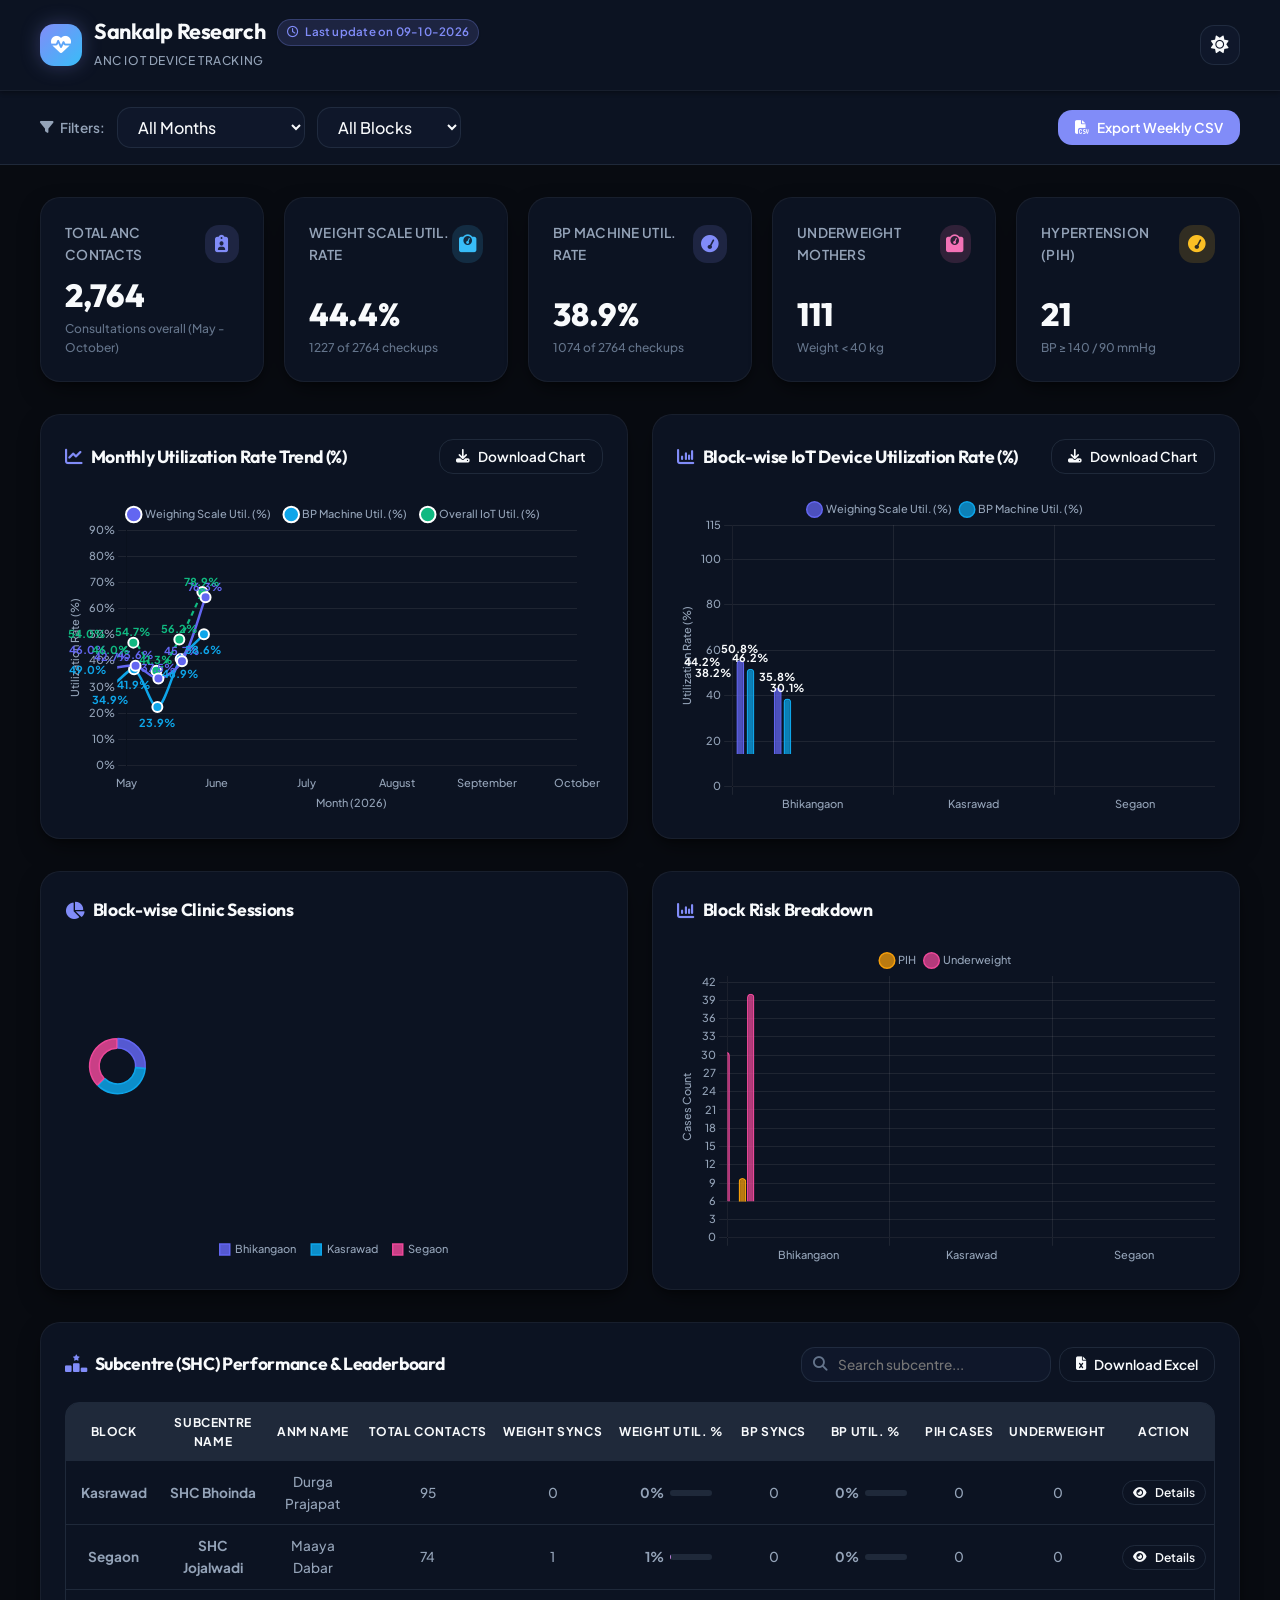
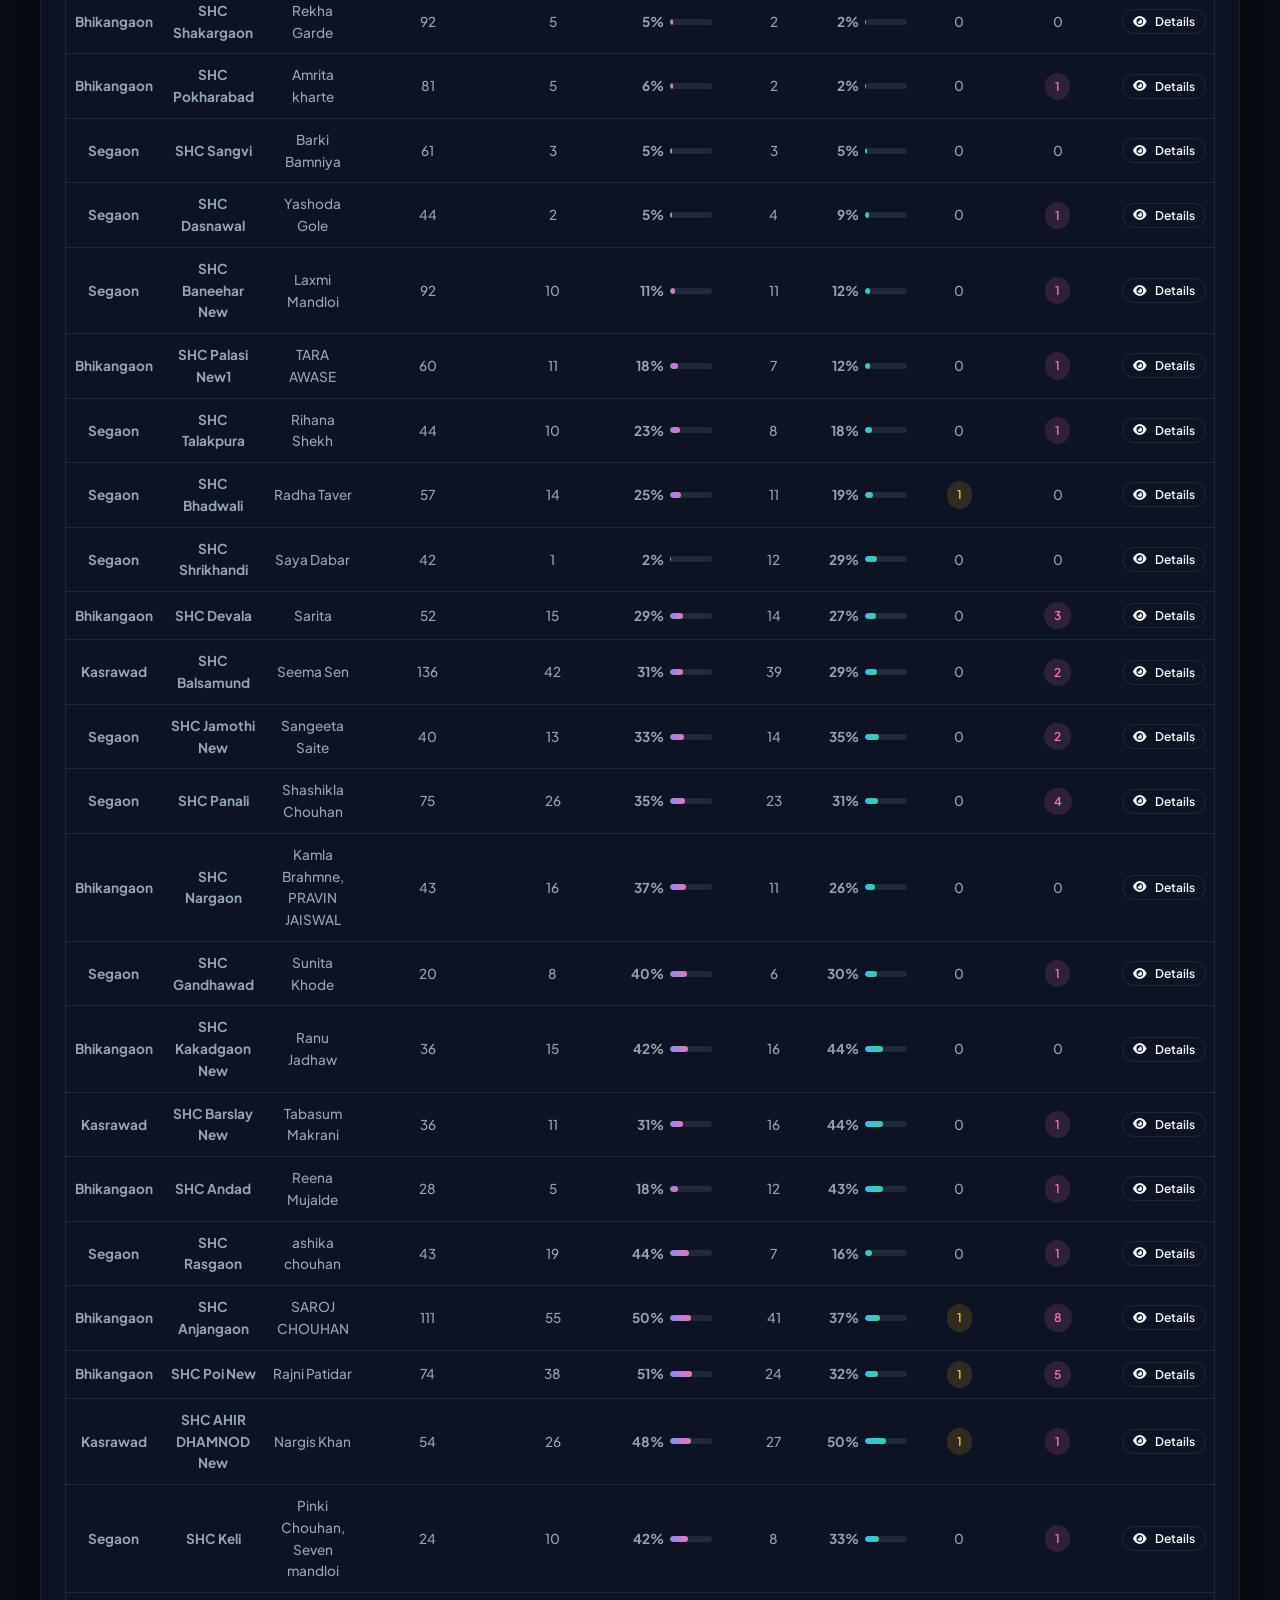
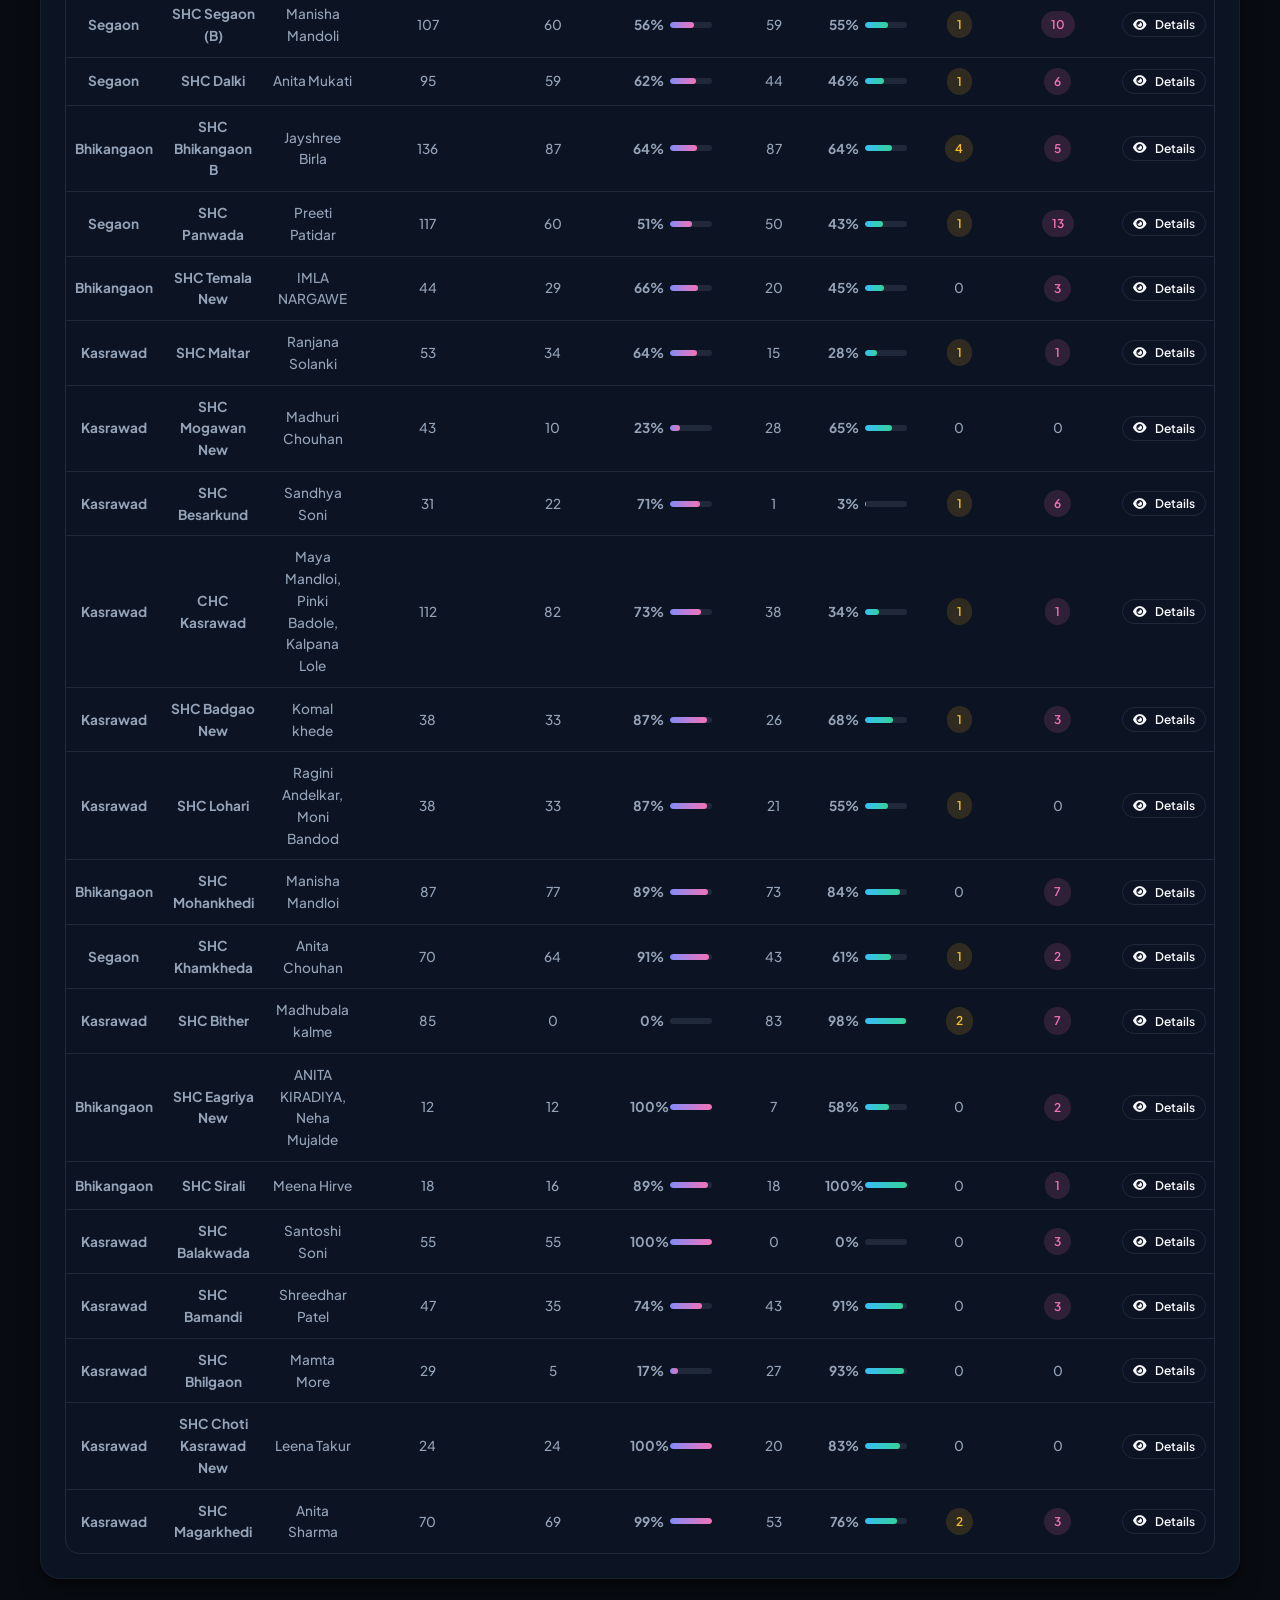
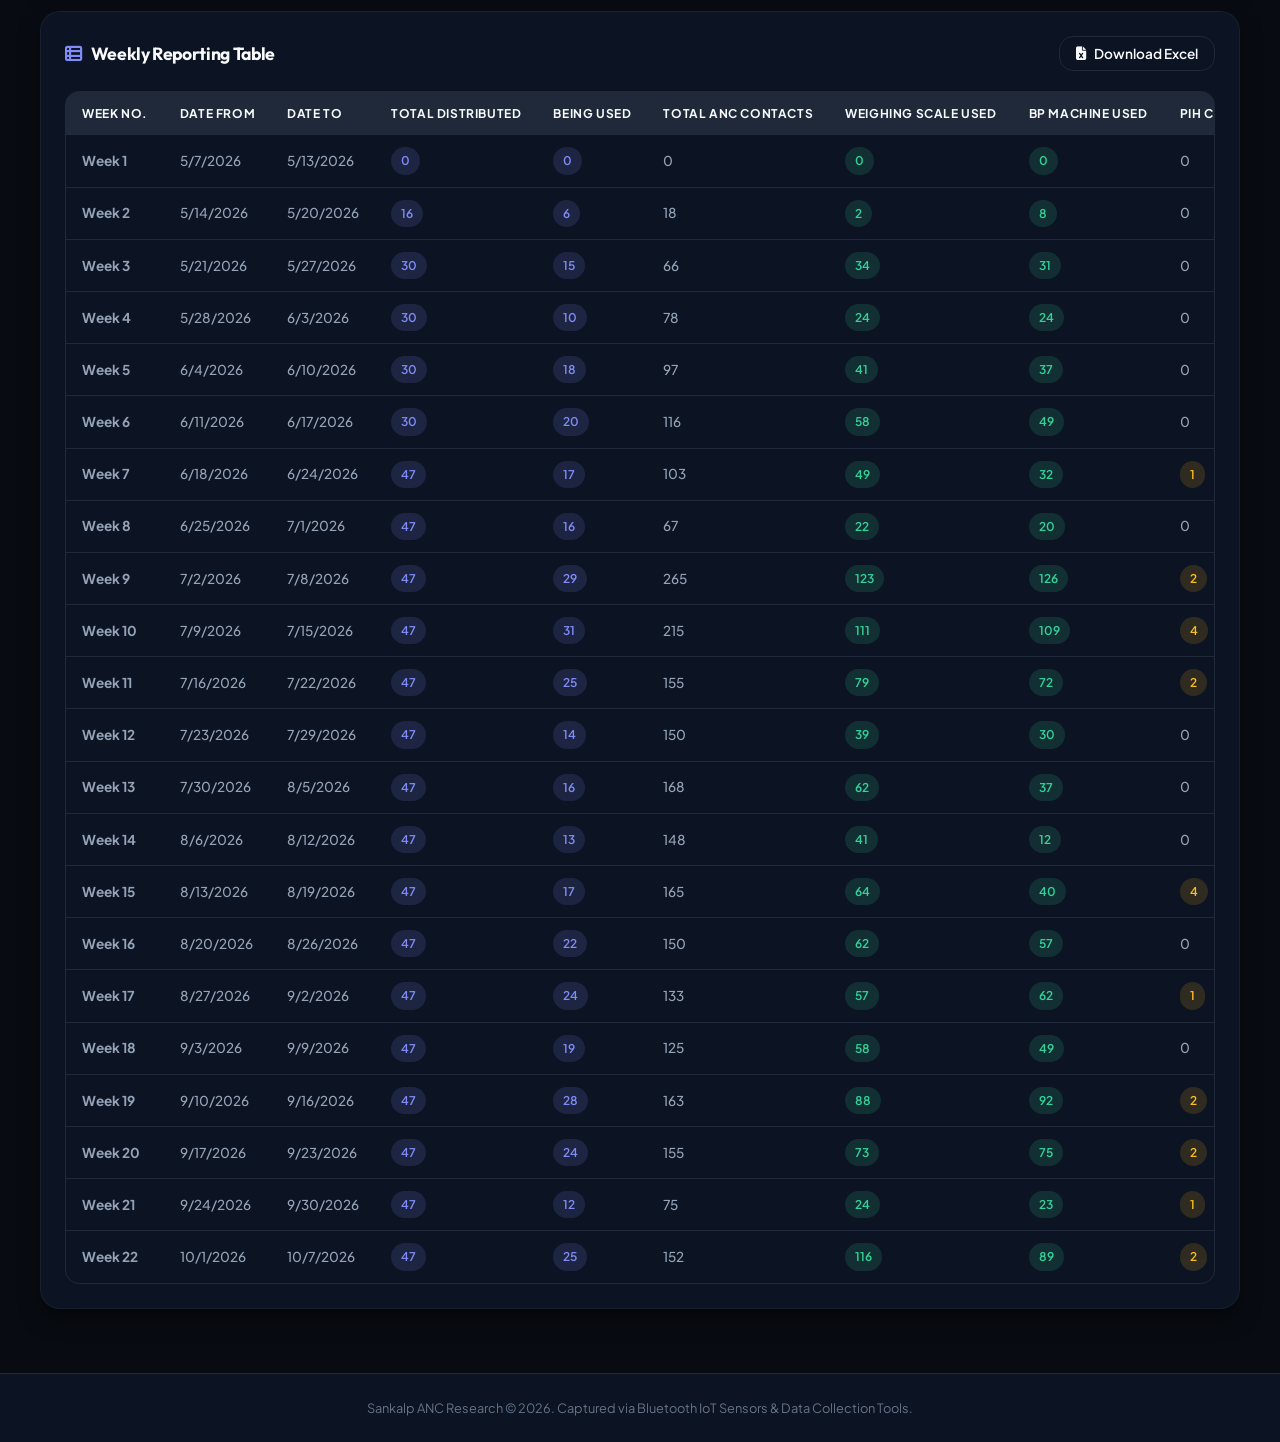
